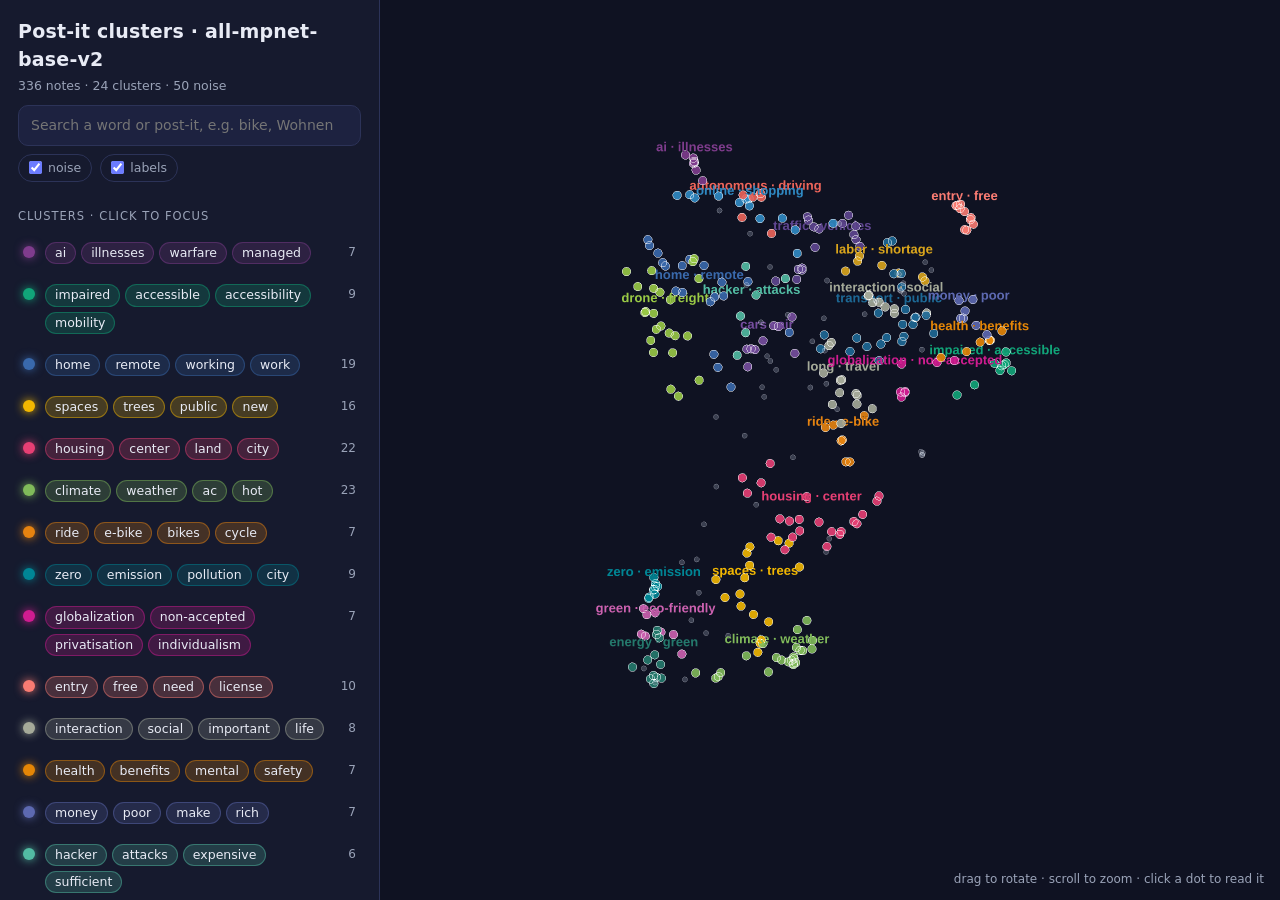
==== data/processed/clusters_all-mpnet-base-v2.html @ 25485c65 "Fewer outputs: data/processed keeps the cleaned JSON, cluster CSV and one cluster page Co-Authored-B" ====
<!doctype html>
<html lang="en"><head><meta charset="utf-8"><meta name="viewport" content="width=device-width, initial-scale=1">
<title>Post-it clusters · all-mpnet-base-v2</title>
<style>
  :root { --bg:#0f1222; --panel:#161a2e; --card:#1d2240; --line:#2c3358; --text:#e8ebf5; --dim:#9aa3b8; }
  * { box-sizing:border-box; }
  html, body { margin:0; height:100%; background:var(--bg); color:var(--text);
               font:14px/1.45 Inter, "Segoe UI", system-ui, sans-serif; }
  .app { display:flex; height:100vh; }
  aside { width:380px; min-width:300px; display:flex; flex-direction:column; background:var(--panel);
          border-right:1px solid var(--line); }
  header { padding:18px 18px 10px; }
  h1 { margin:0 0 4px; font-size:19px; letter-spacing:.2px; }
  .stats { color:var(--dim); font-size:12.5px; }
  .tools { display:flex; gap:8px; padding:0 18px 12px; flex-wrap:wrap; }
  input[type=search] { flex:1 1 100%; padding:9px 12px; border-radius:10px; border:1px solid var(--line);
                       background:var(--card); color:var(--text); font:inherit; outline:none; }
  input[type=search]:focus { border-color:#6c7cff; }
  .toggle { font-size:12.5px; color:var(--dim); display:flex; align-items:center; gap:6px; cursor:pointer;
            padding:4px 10px; border:1px solid var(--line); border-radius:999px; user-select:none; }
  .toggle input { accent-color:#6c7cff; margin:0; }
  .scroll { overflow-y:auto; padding:0 12px 18px; flex:1; }
  .section { color:var(--dim); font-size:11.5px; text-transform:uppercase; letter-spacing:1px; margin:14px 6px 8px; }
  .cluster { display:flex; gap:10px; align-items:flex-start; padding:9px 10px; border-radius:12px; cursor:pointer;
             border:1px solid transparent; transition:background .15s, border-color .15s; }
  .cluster:hover { background:var(--card); }
  .cluster.on { background:var(--card); border-color:var(--c); }
  .cluster.off { opacity:.4; }
  .dot { width:12px; height:12px; border-radius:50%; background:var(--c); margin-top:4px; flex:none;
         box-shadow:0 0 10px var(--c); }
  .chips { display:flex; flex-wrap:wrap; gap:5px; }
  .chip { font-size:12.5px; padding:1px 9px; border-radius:999px; background:color-mix(in srgb, var(--c) 22%, transparent);
          color:var(--text); border:1px solid color-mix(in srgb, var(--c) 45%, transparent); }
  .chip:hover { background:color-mix(in srgb, var(--c) 45%, transparent); }
  .count { margin-left:auto; color:var(--dim); font-size:12px; padding-top:2px; }
  .note { margin:8px 4px; padding:9px 12px; background:var(--card); border-radius:10px; border-left:4px solid var(--c); }
  .note .meta { color:var(--dim); font-size:11.5px; margin-top:4px; }
  .note .orig { color:#c8cde0; font-style:italic; font-size:12.5px; margin-top:5px; white-space:pre-line; }
  .note .hint2 { color:#e9b872; font-size:11.5px; margin-top:4px; }
  .note a { color:#8fa2ff; text-decoration:none; } .note a:hover { text-decoration:underline; }
  .note.picked { outline:2px solid var(--c); }
  mark { background:#ffd54a; color:#111; border-radius:3px; padding:0 2px; }
  main { flex:1; position:relative; min-width:0; }
  #plot { position:absolute; inset:0; }
  .hint { position:absolute; right:16px; bottom:12px; color:var(--dim); font-size:12px; pointer-events:none; }
  .empty { color:var(--dim); margin:8px 6px; }
  @media (max-width:800px) { .app { flex-direction:column-reverse; } aside { width:100%; height:45vh; }
                             main { height:55vh; flex:none; } }
</style></head>
<body><div class="app">
<aside>
  <header><h1>Post-it clusters · all-mpnet-base-v2</h1><div class="stats">336 notes · 24 clusters · 50 noise</div></header>
  <div class="tools">
    <input type="search" id="q" placeholder="Search a word or post-it, e.g. bike, Wohnen, MA32…">
    <label class="toggle"><input type="checkbox" id="noise" checked> noise</label>
    <label class="toggle"><input type="checkbox" id="labels" checked> labels</label>
  </div>
  <div class="scroll">
    <div class="section" id="listTitle">Clusters · click to focus</div>
    <div id="list"></div>
    <div class="section" id="notesTitle"></div>
    <div id="notes"></div>
  </div>
</aside>
<main><div>                        <script type="text/javascript">window.PlotlyConfig = {MathJaxConfig: 'local'};</script>
        <script charset="utf-8" src="https://cdn.plot.ly/plotly-2.35.2.min.js"></script>                <div id="plot" class="plotly-graph-div" style="height:100%; width:100%;"></div>            <script type="text/javascript">                                    window.PLOTLYENV=window.PLOTLYENV || {};                                    if (document.getElementById("plot")) {                    Plotly.newPlot(                        "plot",                        [{"customdata":[["\u003cb\u003eAI\u003c\u002fb\u003e\u003cbr\u003e\u003cspan style='color:#9aa3b8'\u003epost-it UC32 · side U · row C · column 3 · part 2\u003c\u002fspan\u003e\u003cbr\u003e\u003cspan style='color:#9aa3b8'\u003escan 20261007_095256.jpg · note #16 · checked, edited by hand\u003c\u002fspan\u003e"],["\u003cb\u003eno illnesses anymore, AI can detect illnesses\u003c\u002fb\u003e\u003cbr\u003e\u003cspan style='color:#9aa3b8'\u003eoriginal:\u003c\u002fspan\u003e \u003ci\u003ekeine Krankheiten\u003cbr\u003emehr,\u003cbr\u003eKI kann\u003cbr\u003eKrankheiten\u003cbr\u003eerkennen\u003c\u002fi\u003e\u003cbr\u003e\u003cspan style='color:#9aa3b8'\u003epost-it UA41 · side U · row A · column 4 · part 1\u003c\u002fspan\u003e\u003cbr\u003e\u003cspan style='color:#9aa3b8'\u003escan 20261007_095633.jpg · note #46 · checked, edited by hand\u003c\u002fspan\u003e"],["\u003cb\u003eAI\u003c\u002fb\u003e\u003cbr\u003e\u003cspan style='color:#9aa3b8'\u003epost-it UE31 · side U · row E · column 3 · part 1\u003c\u002fspan\u003e\u003cbr\u003e\u003cspan style='color:#9aa3b8'\u003escan 20261007_100505.jpg · note #120 · checked, edited by hand\u003c\u002fspan\u003e"],["\u003cb\u003eAI Managed leads to data centers\u003c\u002fb\u003e\u003cbr\u003e\u003cspan style='color:#9aa3b8'\u003ebefore cleaning:\u003c\u002fspan\u003e AI Managed\u003cbr\u003e-&gt; Datacenters\u003cbr\u003e\u003cspan style='color:#9aa3b8'\u003epost-it MF21 · side M · row F · column 2 · part 1\u003c\u002fspan\u003e\u003cbr\u003e\u003cspan style='color:#9aa3b8'\u003escan 20261007_100551.jpg · note #126 · checked, edited by hand\u003c\u002fspan\u003e"],["\u003cb\u003eIncreasing AI Consumption leads to needs more energy\u003cbr\u003eand hardware to run and maintain this demand\u003c\u002fb\u003e\u003cbr\u003e\u003cspan style='color:#9aa3b8'\u003ebefore cleaning:\u003c\u002fspan\u003e Increasing AI Consumption\u003cbr\u003e→ needs more\u003cbr\u003eenergy and hardware  to run and maintain this damand\u003cbr\u003e\u003cspan style='color:#9aa3b8'\u003epost-it SA12 · side S · row A · column 1 · part 2\u003c\u002fspan\u003e\u003cbr\u003e\u003cspan style='color:#9aa3b8'\u003escan 20261007_100558.jpg · note #127 · checked, edited by hand\u003c\u002fspan\u003e"],["\u003cb\u003eAI warfare demands huge computational cycles\u003c\u002fb\u003e\u003cbr\u003e\u003cspan style='color:#9aa3b8'\u003epost-it SF41 · side S · row F · column 4 · part 1\u003c\u002fspan\u003e\u003cbr\u003e\u003cspan style='color:#9aa3b8'\u003escan 20261007_100639.jpg · note #133 · checked, edited by hand\u003c\u002fspan\u003e"],["\u003cb\u003elifestyle: usage of AI for everything\u003c\u002fb\u003e\u003cbr\u003e\u003cspan style='color:#9aa3b8'\u003ebefore cleaning:\u003c\u002fspan\u003e livestyle\u003cbr\u003e-&gt; usage of AI for everything\u003cbr\u003e\u003cspan style='color:#9aa3b8'\u003epost-it SD12 · side S · row D · column 1 · part 2\u003c\u002fspan\u003e\u003cbr\u003e\u003cspan style='color:#9aa3b8'\u003escan 20261007_101540.jpg · note #219 · checked, edited by hand\u003c\u002fspan\u003e"]],"hovertemplate":"%{customdata[0]}\u003cextra\u003ecluster 0\u003c\u002fextra\u003e","marker":{"color":"rgb(127, 60, 141)","line":{"color":"rgba(255,255,255,0.5)","width":0.5},"opacity":0.9,"size":5},"mode":"markers","x":[8.312845,8.373007,8.311055,8.244215,8.335277,8.354721,8.379429],"y":[-5.215517,-5.148824,-5.217547,-5.206553,-5.1680264,-5.2682834,-5.1397696],"z":[1.2265137,1.2266521,1.2167975,1.0673556,1.1669805,1.275443,1.269238],"type":"scatter3d"},{"customdata":[["\u003cb\u003emore funding for Accessibility\u003c\u002fb\u003e\u003cbr\u003e\u003cspan style='color:#9aa3b8'\u003eoriginal:\u003c\u002fspan\u003e \u003ci\u003emehr Förderung für\u003cbr\u003e↓\u003cbr\u003eBarrierefreiheit\u003c\u002fi\u003e\u003cbr\u003e\u003cspan style='color:#9aa3b8'\u003ebefore cleaning:\u003c\u002fspan\u003e more funding for\u003cbr\u003e↓\u003cbr\u003eAccessibility\u003cbr\u003e\u003cspan style='color:#9aa3b8'\u003epost-it UC21 · side U · row C · column 2 · part 1\u003c\u002fspan\u003e\u003cbr\u003e\u003cspan style='color:#9aa3b8'\u003escan 20261007_100029.jpg · note #75 · checked, edited by hand\u003c\u002fspan\u003e"],["\u003cb\u003emobility impaired people who can&#x27;t walk on all\u003cbr\u003esurfaces\u003c\u002fb\u003e\u003cbr\u003e\u003cspan style='color:#9aa3b8'\u003ebefore cleaning:\u003c\u002fspan\u003e mobility impared\u003cbr\u003epeople who can&#x27;t walk\u003cbr\u003eon all surfaces\u003cbr\u003e\u003cspan style='color:#9aa3b8'\u003epost-it ME31 · side M · row E · column 3 · part 1\u003c\u002fspan\u003e\u003cbr\u003e\u003cspan style='color:#9aa3b8'\u003escan 20261007_101325.jpg · note #197 · checked, edited by hand\u003c\u002fspan\u003e"],["\u003cb\u003emobility impaired people\u003c\u002fb\u003e\u003cbr\u003e\u003cspan style='color:#9aa3b8'\u003epost-it MC32 · side M · row C · column 3 · part 2\u003c\u002fspan\u003e\u003cbr\u003e\u003cspan style='color:#9aa3b8'\u003escan 20261007_101418.jpg · note #206 · checked, edited by hand\u003c\u002fspan\u003e"],["\u003cb\u003ewithout stairs (accessible with e.g. elevators)\u003c\u002fb\u003e\u003cbr\u003e\u003cspan style='color:#9aa3b8'\u003ebefore cleaning:\u003c\u002fspan\u003e without staires\u003cbr\u003e(accessible with\u003cbr\u003ee.g. elevators)\u003cbr\u003e\u003cspan style='color:#9aa3b8'\u003epost-it UC11 · side U · row C · column 1 · part 1\u003c\u002fspan\u003e\u003cbr\u003e\u003cspan style='color:#9aa3b8'\u003escan 20261007_101525.jpg · note #217 · checked, edited by hand\u003c\u002fspan\u003e"],["\u003cb\u003elimited accessibility\u003c\u002fb\u003e\u003cbr\u003e\u003cspan style='color:#9aa3b8'\u003epost-it MD12 · side M · row D · column 1 · part 2\u003c\u002fspan\u003e\u003cbr\u003e\u003cspan style='color:#9aa3b8'\u003escan 20261007_101638.jpg · note #229 · checked\u003c\u002fspan\u003e"],["\u003cb\u003einclusive (accessible for everyone)\u003c\u002fb\u003e\u003cbr\u003e\u003cspan style='color:#9aa3b8'\u003epost-it MD31 · side M · row D · column 3 · part 1\u003c\u002fspan\u003e\u003cbr\u003e\u003cspan style='color:#9aa3b8'\u003escan 20261007_101741.jpg · note #239 · checked, edited by hand\u003c\u002fspan\u003e"],["\u003cb\u003eaccessible without degree\u003c\u002fb\u003e\u003cbr\u003e\u003cspan style='color:#9aa3b8'\u003epost-it UC31 · side U · row C · column 3 · part 1\u003c\u002fspan\u003e\u003cbr\u003e\u003cspan style='color:#9aa3b8'\u003escan 20261007_101747.jpg · note #240 · checked, edited by hand\u003c\u002fspan\u003e"],["\u003cb\u003emobility impaired\u003c\u002fb\u003e\u003cbr\u003e\u003cspan style='color:#9aa3b8'\u003epost-it MC42 · side M · row C · column 4 · part 2\u003c\u002fspan\u003e\u003cbr\u003e\u003cspan style='color:#9aa3b8'\u003escan 20261007_101839.jpg · note #249 · checked, edited by hand\u003c\u002fspan\u003e"],["\u003cb\u003eBuild with a lot of stairs (accessibility)\u003c\u002fb\u003e\u003cbr\u003e\u003cspan style='color:#9aa3b8'\u003epost-it SC52 · side S · row C · column 5 · part 2\u003c\u002fspan\u003e\u003cbr\u003e\u003cspan style='color:#9aa3b8'\u003escan 20261007_101936.jpg · note #260 · checked, edited by hand\u003c\u002fspan\u003e"]],"hovertemplate":"%{customdata[0]}\u003cextra\u003ecluster 1\u003c\u002fextra\u003e","marker":{"color":"rgb(17, 165, 121)","line":{"color":"rgba(255,255,255,0.5)","width":0.5},"opacity":0.9,"size":5},"mode":"markers","x":[6.6830974,6.5058565,6.5121675,6.7652974,6.626901,6.53672,6.5893393,6.5517554,6.670749],"y":[-3.3520973,-3.4177012,-3.399046,-3.6681943,-3.2730114,-3.2753396,-3.3108819,-3.346444,-3.5578604],"z":[-0.41670763,-0.5453455,-0.49448785,-0.76922464,-0.406513,-0.50197613,-0.3285888,-0.45997718,-0.6699365],"type":"scatter3d"},{"customdata":[["\u003cb\u003eShared desk leads to less identification\u003c\u002fb\u003e\u003cbr\u003e\u003cspan style='color:#9aa3b8'\u003ebefore cleaning:\u003c\u002fspan\u003e Shared\u003cbr\u003edesle\u003cbr\u003e-&gt; less identification\u003cbr\u003e\u003cspan style='color:#9aa3b8'\u003epost-it UA31 · side U · row A · column 3 · part 1\u003c\u002fspan\u003e\u003cbr\u003e\u003cspan style='color:#9aa3b8'\u003escan 20261007_095244.jpg · note #14 · checked, edited by hand\u003c\u002fspan\u003e"],["\u003cb\u003eLive more remote Working from home, Delivery\u003cbr\u003eservices, Online shopping\u003c\u002fb\u003e\u003cbr\u003e\u003cspan style='color:#9aa3b8'\u003eoriginal:\u003c\u002fspan\u003e \u003ci\u003eLeben mehr\u003cbr\u003e&quot;remote&quot;\u003cbr\u003eHomeoffice,\u003cbr\u003eLieferdienste,\u003cbr\u003eOnlineshopping\u003c\u002fi\u003e\u003cbr\u003e\u003cspan style='color:#9aa3b8'\u003ebefore cleaning:\u003c\u002fspan\u003e Live more\u003cbr\u003e&quot;remote&quot;\u003cbr\u003eWorking from home,\u003cbr\u003eDelivery services,\u003cbr\u003eOnline shopping\u003cbr\u003e\u003cspan style='color:#9aa3b8'\u003epost-it UA12 · side U · row A · column 1 · part 2\u003c\u002fspan\u003e\u003cbr\u003e\u003cspan style='color:#9aa3b8'\u003escan 20261007_095350.jpg · note #23 · checked, edited by hand\u003c\u002fspan\u003e"],["\u003cb\u003eLive more Remote Working from home\u003c\u002fb\u003e\u003cbr\u003e\u003cspan style='color:#9aa3b8'\u003eoriginal:\u003c\u002fspan\u003e \u003ci\u003eLeben mehr\u003cbr\u003e&quot;remote&quot;\u003cbr\u003eHomeoffice\u003c\u002fi\u003e\u003cbr\u003e\u003cspan style='color:#9aa3b8'\u003ebefore cleaning:\u003c\u002fspan\u003e Live more\u003cbr\u003e&quot;Remote&quot;\u003cbr\u003eWorking from home\u003cbr\u003e\u003cspan style='color:#9aa3b8'\u003epost-it UA31 · side U · row A · column 3 · part 1\u003c\u002fspan\u003e\u003cbr\u003e\u003cspan style='color:#9aa3b8'\u003escan 20261007_095448.jpg · note #31 · checked, edited by hand\u003c\u002fspan\u003e"],["\u003cb\u003elocal production more in focus\u003c\u002fb\u003e\u003cbr\u003e\u003cspan style='color:#9aa3b8'\u003eoriginal:\u003c\u002fspan\u003e \u003ci\u003elokale\u003cbr\u003eProduktion\u003cbr\u003emehr im\u003cbr\u003eFokus\u003c\u002fi\u003e\u003cbr\u003e\u003cspan style='color:#9aa3b8'\u003epost-it SA31 · side S · row A · column 3 · part 1\u003c\u002fspan\u003e\u003cbr\u003e\u003cspan style='color:#9aa3b8'\u003escan 20261007_095707.jpg · note #51 · checked, edited by hand\u003c\u002fspan\u003e"],["\u003cb\u003ehome office\u003c\u002fb\u003e\u003cbr\u003e\u003cspan style='color:#9aa3b8'\u003ebefore cleaning:\u003c\u002fspan\u003e homeoffice\u003cbr\u003e\u003cspan style='color:#9aa3b8'\u003epost-it MA31 · side M · row A · column 3 · part 1\u003c\u002fspan\u003e\u003cbr\u003e\u003cspan style='color:#9aa3b8'\u003escan 20261007_095741.jpg · note #56 · checked, edited by hand\u003c\u002fspan\u003e"],["\u003cb\u003eLiving more remotely Working from home, Delivery\u003cbr\u003eservices, Online shopping\u003c\u002fb\u003e\u003cbr\u003e\u003cspan style='color:#9aa3b8'\u003eoriginal:\u003c\u002fspan\u003e \u003ci\u003eLeben mehr\u003cbr\u003e&quot;remote&quot;\u003cbr\u003eHomeoffice,\u003cbr\u003eLieferdienste,\u003cbr\u003eOnline shopping\u003c\u002fi\u003e\u003cbr\u003e\u003cspan style='color:#9aa3b8'\u003ebefore cleaning:\u003c\u002fspan\u003e Living more\u003cbr\u003e“remotely”\u003cbr\u003eWorking from home,\u003cbr\u003eDelivery services,\u003cbr\u003eOnline shopping\u003cbr\u003e\u003cspan style='color:#9aa3b8'\u003epost-it UA11 · side U · row A · column 1 · part 1\u003c\u002fspan\u003e\u003cbr\u003e\u003cspan style='color:#9aa3b8'\u003escan 20261007_100047.jpg · note #78 · checked, edited by hand\u003c\u002fspan\u003e"],["\u003cb\u003eBlending work and living leads to more walking\u003c\u002fb\u003e\u003cbr\u003e\u003cspan style='color:#9aa3b8'\u003eoriginal:\u003c\u002fspan\u003e \u003ci\u003eVermischung\u003cbr\u003evon Arbeit &amp;\u003cbr\u003ewohnen -&gt; mehr wege zu Fuß\u003c\u002fi\u003e\u003cbr\u003e\u003cspan style='color:#9aa3b8'\u003ebefore cleaning:\u003c\u002fspan\u003e Blending\u003cbr\u003ework and\u003cbr\u003eliving -&gt; more walking\u003cbr\u003e\u003cspan style='color:#9aa3b8'\u003epost-it SA21 · side S · row A · column 2 · part 1\u003c\u002fspan\u003e\u003cbr\u003e\u003cspan style='color:#9aa3b8'\u003escan 20261007_100100.jpg · note #80 · checked, edited by hand\u003c\u002fspan\u003e"],["\u003cb\u003eStrong separation of workplace and home\u003c\u002fb\u003e\u003cbr\u003e\u003cspan style='color:#9aa3b8'\u003eoriginal:\u003c\u002fspan\u003e \u003ci\u003eStarke\u003cbr\u003eTrennung von\u003cbr\u003eArbeitsplatz &amp;\u003cbr\u003eWohnung\u003c\u002fi\u003e\u003cbr\u003e\u003cspan style='color:#9aa3b8'\u003ebefore cleaning:\u003c\u002fspan\u003e Clear\u003cbr\u003eseparation of\u003cbr\u003eworkplace &amp;\u003cbr\u003ehome\u003cbr\u003e\u003cspan style='color:#9aa3b8'\u003epost-it UF31 · side U · row F · column 3 · part 1\u003c\u002fspan\u003e\u003cbr\u003e\u003cspan style='color:#9aa3b8'\u003escan 20261007_100106.jpg · note #81 · checked, edited by hand\u003c\u002fspan\u003e"],["\u003cb\u003eRemote work\u003c\u002fb\u003e\u003cbr\u003e\u003cspan style='color:#9aa3b8'\u003epost-it MC31 · side M · row C · column 3 · part 1\u003c\u002fspan\u003e\u003cbr\u003e\u003cspan style='color:#9aa3b8'\u003escan 20261007_100326.jpg · note #104 · checked, edited by hand\u003c\u002fspan\u003e"],["\u003cb\u003eTelework\u003c\u002fb\u003e\u003cbr\u003e\u003cspan style='color:#9aa3b8'\u003epost-it UB11 · side U · row B · column 1 · part 1\u003c\u002fspan\u003e\u003cbr\u003e\u003cspan style='color:#9aa3b8'\u003escan 20261007_100725.jpg · note #140 · checked, edited by hand\u003c\u002fspan\u003e"],["\u003cb\u003eTelemedicine\u003c\u002fb\u003e\u003cbr\u003e\u003cspan style='color:#9aa3b8'\u003eoriginal:\u003c\u002fspan\u003e \u003ci\u003eTelemedizine\u003c\u002fi\u003e\u003cbr\u003e\u003cspan style='color:#9aa3b8'\u003epost-it UC41 · side U · row C · column 4 · part 1\u003c\u002fspan\u003e\u003cbr\u003e\u003cspan style='color:#9aa3b8'\u003escan 20261007_100751.jpg · note #144 · checked, edited by hand\u003c\u002fspan\u003e"],["\u003cb\u003eDeveloping remote areas leads to separation of work\u003cbr\u003eand house\u003c\u002fb\u003e\u003cbr\u003e\u003cspan style='color:#9aa3b8'\u003ebefore cleaning:\u003c\u002fspan\u003e Developing remote\u003cbr\u003eareas\u003cbr\u003e-&gt; separation work\u002fhouse\u003cbr\u003e\u003cspan style='color:#9aa3b8'\u003epost-it MF51 · side M · row F · column 5 · part 1\u003c\u002fspan\u003e\u003cbr\u003e\u003cspan style='color:#9aa3b8'\u003escan 20261007_100918.jpg · note #158 · checked, edited by hand\u003c\u002fspan\u003e"],["\u003cb\u003eTelemedicine\u003c\u002fb\u003e\u003cbr\u003e\u003cspan style='color:#9aa3b8'\u003eoriginal:\u003c\u002fspan\u003e \u003ci\u003eTelemedizine\u003c\u002fi\u003e\u003cbr\u003e\u003cspan style='color:#9aa3b8'\u003epost-it UC41 · side U · row C · column 4 · part 1\u003c\u002fspan\u003e\u003cbr\u003e\u003cspan style='color:#9aa3b8'\u003escan 20261007_101039.jpg · note #171 · checked, edited by hand\u003c\u002fspan\u003e"],["\u003cb\u003eHome office\u003c\u002fb\u003e\u003cbr\u003e\u003cspan style='color:#9aa3b8'\u003ebefore cleaning:\u003c\u002fspan\u003e Homeoffice\u003cbr\u003e\u003cspan style='color:#9aa3b8'\u003epost-it UB31 · side U · row B · column 3 · part 1\u003c\u002fspan\u003e\u003cbr\u003e\u003cspan style='color:#9aa3b8'\u003escan 20261007_101250.jpg · note #193 · checked, edited by hand\u003c\u002fspan\u003e"],["\u003cb\u003eIndustry in Centers\u003c\u002fb\u003e\u003cbr\u003e\u003cspan style='color:#9aa3b8'\u003ebefore cleaning:\u003c\u002fspan\u003e - Industry\u003cbr\u003ein Centers\u003cbr\u003e\u003cspan style='color:#9aa3b8'\u003epost-it UF51 · side U · row F · column 5 · part 1\u003c\u002fspan\u003e\u003cbr\u003e\u003cspan style='color:#9aa3b8'\u003escan 20261007_101443.jpg · note #210 · checked, edited by hand\u003c\u002fspan\u003e"],["\u003cb\u003eRemote work\u003c\u002fb\u003e\u003cbr\u003e\u003cspan style='color:#9aa3b8'\u003epost-it UB31 · side U · row B · column 3 · part 1\u003c\u002fspan\u003e\u003cbr\u003e\u003cspan style='color:#9aa3b8'\u003escan 20261007_101645.jpg · note #230 · checked\u003c\u002fspan\u003e"],["\u003cb\u003eworking more, less time at home\u003c\u002fb\u003e\u003cbr\u003e\u003cspan style='color:#9aa3b8'\u003ebefore cleaning:\u003c\u002fspan\u003e working move,\u003cbr\u003eless time at home\u003cbr\u003e\u003cspan style='color:#9aa3b8'\u003epost-it UA11 · side U · row A · column 1 · part 1\u003c\u002fspan\u003e\u003cbr\u003e\u003cspan style='color:#9aa3b8'\u003escan 20261007_101754.jpg · note #241 · checked, edited by hand\u003c\u002fspan\u003e"],["\u003cb\u003eGoing back to Heavy industrial instead of offices\u003c\u002fb\u003e\u003cbr\u003e\u003cspan style='color:#9aa3b8'\u003epost-it MF31 · side M · row F · column 3 · part 1\u003c\u002fspan\u003e\u003cbr\u003e\u003cspan style='color:#9aa3b8'\u003escan 20261007_101801.jpg · note #242 · checked, edited by hand\u003c\u002fspan\u003e"],["\u003cb\u003eMix use leads to local production\u003c\u002fb\u003e\u003cbr\u003e\u003cspan style='color:#9aa3b8'\u003ebefore cleaning:\u003c\u002fspan\u003e Mix use\u003cbr\u003e -&gt; local\u003cbr\u003e    production\u003cbr\u003e\u003cspan style='color:#9aa3b8'\u003epost-it MA51 · side M · row A · column 5 · part 1\u003c\u002fspan\u003e\u003cbr\u003e\u003cspan style='color:#9aa3b8'\u003escan 20261007_101959.jpg · note #264 · checked, edited by hand\u003c\u002fspan\u003e"]],"hovertemplate":"%{customdata[0]}\u003cextra\u003ecluster 2\u003c\u002fextra\u003e","marker":{"color":"rgb(57, 105, 172)","line":{"color":"rgba(255,255,255,0.5)","width":0.5},"opacity":0.9,"size":5},"mode":"markers","x":[9.276562,9.456354,9.56829,9.347449,9.671532,9.404211,9.329928,9.520063,9.669948,9.652314,9.552574,9.473349,9.583775,9.657818,9.184808,9.668135,9.464735,9.203542,9.396282],"y":[-3.0920956,-3.8525627,-3.7900963,-3.7826428,-3.7373328,-3.7707074,-3.41978,-3.5301445,-3.8354278,-3.9314458,-4.1734843,-3.6350152,-4.1141033,-3.6857,-3.8099859,-3.8648348,-3.519047,-3.8274932,-3.684036],"z":[0.5220337,0.8914122,0.881884,0.2198336,0.74337554,0.8558523,0.80163157,0.7160596,0.89014846,0.95414305,0.9849201,0.6519135,0.9598808,0.74150413,-0.07378059,0.9062328,0.8046855,0.59538984,0.16298807],"type":"scatter3d"},{"customdata":[["\u003cb\u003ePlants from Southern Europe\u003c\u002fb\u003e\u003cbr\u003e\u003cspan style='color:#9aa3b8'\u003eoriginal:\u003c\u002fspan\u003e \u003ci\u003ePflanzen aus\u003cbr\u003eSüdeuropa\u003c\u002fi\u003e\u003cbr\u003e\u003cspan style='color:#9aa3b8'\u003epost-it SE42 · side S · row E · column 4 · part 2\u003c\u002fspan\u003e\u003cbr\u003e\u003cspan style='color:#9aa3b8'\u003escan 20261007_095108.jpg · note #1 · checked\u003c\u002fspan\u003e"],["\u003cb\u003eGreen spaces; Public transport connections\u003c\u002fb\u003e\u003cbr\u003e\u003cspan style='color:#9aa3b8'\u003eoriginal:\u003c\u002fspan\u003e \u003ci\u003eGruenflaechen\u003cbr\u003e- OEPNV Anbindung\u003c\u002fi\u003e\u003cbr\u003e\u003cspan style='color:#9aa3b8'\u003ebefore cleaning:\u003c\u002fspan\u003e Green spaces\u003cbr\u003e- Public transport connections\u003cbr\u003e\u003cspan style='color:#9aa3b8'\u003epost-it UF42 · side U · row F · column 4 · part 2\u003c\u002fspan\u003e\u003cbr\u003e\u003cspan style='color:#9aa3b8'\u003escan 20261007_095405.jpg · note #25 · checked, edited by hand\u003c\u002fspan\u003e"],["\u003cb\u003eGreen spaces\u003c\u002fb\u003e\u003cbr\u003e\u003cspan style='color:#9aa3b8'\u003eoriginal:\u003c\u002fspan\u003e \u003ci\u003eGrünflächen\u003c\u002fi\u003e\u003cbr\u003e\u003cspan style='color:#9aa3b8'\u003epost-it UF52 · side U · row F · column 5 · part 2\u003c\u002fspan\u003e\u003cbr\u003e\u003cspan style='color:#9aa3b8'\u003escan 20261007_095551.jpg · note #40 · checked\u003c\u002fspan\u003e"],["\u003cb\u003eFunding for citizens who plant trees\u003c\u002fb\u003e\u003cbr\u003e\u003cspan style='color:#9aa3b8'\u003eoriginal:\u003c\u002fspan\u003e \u003ci\u003eFördermittel für\u003cbr\u003eBürger, die Bäume\u003cbr\u003epflanzen\u003c\u002fi\u003e\u003cbr\u003e\u003cspan style='color:#9aa3b8'\u003epost-it SF42 · side S · row F · column 4 · part 2\u003c\u002fspan\u003e\u003cbr\u003e\u003cspan style='color:#9aa3b8'\u003escan 20261007_095628.jpg · note #45 · checked, edited by hand\u003c\u002fspan\u003e"],["\u003cb\u003eSpace that feels unsafe for women\u003c\u002fb\u003e\u003cbr\u003e\u003cspan style='color:#9aa3b8'\u003eoriginal:\u003c\u002fspan\u003e \u003ci\u003eAngstraum\u003cbr\u003efür Frauen\u003c\u002fi\u003e\u003cbr\u003e\u003cspan style='color:#9aa3b8'\u003ebefore cleaning:\u003c\u002fspan\u003e Anxiety room\u003cbr\u003efor women\u003cbr\u003e\u003cspan style='color:#9aa3b8'\u003epost-it MC12 · side M · row C · column 1 · part 2\u003c\u002fspan\u003e\u003cbr\u003e\u003cspan style='color:#9aa3b8'\u003escan 20261007_100021.jpg · note #74 · checked\u003c\u002fspan\u003e"],["\u003cb\u003eNew climate-resilient building materials are being\u003cbr\u003edeveloped\u003c\u002fb\u003e\u003cbr\u003e\u003cspan style='color:#9aa3b8'\u003eoriginal:\u003c\u002fspan\u003e \u003ci\u003eNeue\u003cbr\u003eKlimaresiliente\u003cbr\u003eBaustoffe\u003cbr\u003ewerden entwickelt\u003c\u002fi\u003e\u003cbr\u003e\u003cspan style='color:#9aa3b8'\u003epost-it UE12 · side U · row E · column 1 · part 2\u003c\u002fspan\u003e\u003cbr\u003e\u003cspan style='color:#9aa3b8'\u003escan 20261007_100117.jpg · note #83 · checked, edited by hand\u003c\u002fspan\u003e"],["\u003cb\u003eEco-friendly public spaces and Eco-friendly mindset\u003cbr\u003efrom everyone\u003c\u002fb\u003e\u003cbr\u003e\u003cspan style='color:#9aa3b8'\u003ebefore cleaning:\u003c\u002fspan\u003e Eco-friendly public spaces\u003cbr\u003e+ Eco-friendly mindset\u003cbr\u003efrom everyone\u003cbr\u003e\u003cspan style='color:#9aa3b8'\u003epost-it UD21 · side U · row D · column 2 · part 1\u003c\u002fspan\u003e\u003cbr\u003e\u003cspan style='color:#9aa3b8'\u003escan 20261007_101108.jpg · note #176 · checked, edited by hand\u003c\u002fspan\u003e"],["\u003cb\u003eLiving in nature is the new accepted life style\u003c\u002fb\u003e\u003cbr\u003e\u003cspan style='color:#9aa3b8'\u003epost-it MD12 · side M · row D · column 1 · part 2\u003c\u002fspan\u003e\u003cbr\u003e\u003cspan style='color:#9aa3b8'\u003escan 20261007_101119.jpg · note #178 · checked, edited by hand\u003c\u002fspan\u003e"],["\u003cb\u003ePublic space is irrelevant because individual houses\u003cbr\u003ewith big open spaces!\u003c\u002fb\u003e\u003cbr\u003e\u003cspan style='color:#9aa3b8'\u003ebefore cleaning:\u003c\u002fspan\u003e Public space is\u003cbr\u003eirrelevant →\u003cbr\u003eindividual houses\u003cbr\u003ewith big open spaces!\u003cbr\u003e\u003cspan style='color:#9aa3b8'\u003epost-it UA21 · side U · row A · column 2 · part 1\u003c\u002fspan\u003e\u003cbr\u003e\u003cspan style='color:#9aa3b8'\u003escan 20261007_101451.jpg · note #211 · checked, edited by hand\u003c\u002fspan\u003e"],["\u003cb\u003eparks\u003c\u002fb\u003e\u003cbr\u003e\u003cspan style='color:#9aa3b8'\u003epost-it UF22 · side U · row F · column 2 · part 2\u003c\u002fspan\u003e\u003cbr\u003e\u003cspan style='color:#9aa3b8'\u003escan 20261007_101534.jpg · note #218 · checked, edited by hand\u003c\u002fspan\u003e"],["\u003cb\u003ePlanting trees\u003c\u002fb\u003e\u003cbr\u003e\u003cspan style='color:#9aa3b8'\u003epost-it UF22 · side U · row F · column 2 · part 2\u003c\u002fspan\u003e\u003cbr\u003e\u003cspan style='color:#9aa3b8'\u003escan 20261007_102015.jpg · note #267 · checked\u003c\u002fspan\u003e"],["\u003cb\u003eto save Nature reserves\u003c\u002fb\u003e\u003cbr\u003e\u003cspan style='color:#9aa3b8'\u003ebefore cleaning:\u003c\u002fspan\u003e to safe\u003cbr\u003eNature reserves\u003cbr\u003e\u003cspan style='color:#9aa3b8'\u003epost-it SB52 · side S · row B · column 5 · part 2\u003c\u002fspan\u003e\u003cbr\u003e\u003cspan style='color:#9aa3b8'\u003escan 20261007_102033.jpg · note #269 · checked, edited by hand\u003c\u002fspan\u003e"],["\u003cb\u003egreen policy, new leads to a public space needs to\u003cbr\u003ebe built there\u003c\u002fb\u003e\u003cbr\u003e\u003cspan style='color:#9aa3b8'\u003eoriginal:\u003c\u002fspan\u003e \u003ci\u003egreen policy\u003cbr\u003e-&gt;new\u003cbr\u003e-&gt; da muss ein public space hin\u003c\u002fi\u003e\u003cbr\u003e\u003cspan style='color:#9aa3b8'\u003ebefore cleaning:\u003c\u002fspan\u003e green policy\u003cbr\u003e-&gt;new\u003cbr\u003e-&gt;a public space needs to be built there\u003cbr\u003e\u003cspan style='color:#9aa3b8'\u003epost-it UB21 · side U · row B · column 2 · part 1\u003c\u002fspan\u003e\u003cbr\u003e\u003cspan style='color:#9aa3b8'\u003escan 20261007_102104.jpg · note #275 · checked, edited by hand\u003c\u002fspan\u003e"],["\u003cb\u003eMore use of Natural Resource in Construction wood\u003cbr\u003einstead of cement\u003c\u002fb\u003e\u003cbr\u003e\u003cspan style='color:#9aa3b8'\u003epost-it MF22 · side M · row F · column 2 · part 2\u003c\u002fspan\u003e\u003cbr\u003e\u003cspan style='color:#9aa3b8'\u003escan 20261007_102202.jpg · note #286 · checked, edited by hand\u003c\u002fspan\u003e"],["\u003cb\u003eTrees leads to shadows when warm\u003c\u002fb\u003e\u003cbr\u003e\u003cspan style='color:#9aa3b8'\u003ebefore cleaning:\u003c\u002fspan\u003e Trees\u003cbr\u003e-&gt; shadows when warm\u003cbr\u003e\u003cspan style='color:#9aa3b8'\u003epost-it UC21 · side U · row C · column 2 · part 1\u003c\u002fspan\u003e\u003cbr\u003e\u003cspan style='color:#9aa3b8'\u003escan 20261007_102235.jpg · note #291 · checked, edited by hand\u003c\u002fspan\u003e"],["\u003cb\u003eBack to wood based Building instead of Concrete\u003c\u002fb\u003e\u003cbr\u003e\u003cspan style='color:#9aa3b8'\u003ebefore cleaning:\u003c\u002fspan\u003e Back to wood based\u003cbr\u003eBuilding instead of\u003cbr\u003eConcret\u003cbr\u003e\u003cspan style='color:#9aa3b8'\u003epost-it MF12 · side M · row F · column 1 · part 2\u003c\u002fspan\u003e\u003cbr\u003e\u003cspan style='color:#9aa3b8'\u003escan 20261007_102358.jpg · note #306 · checked, edited by hand\u003c\u002fspan\u003e"]],"hovertemplate":"%{customdata[0]}\u003cextra\u003ecluster 3\u003c\u002fextra\u003e","marker":{"color":"rgb(242, 183, 1)","line":{"color":"rgba(255,255,255,0.5)","width":0.5},"opacity":0.9,"size":5},"mode":"markers","x":[8.537447,8.8870945,8.90541,8.959129,8.635117,8.911557,9.068578,9.146916,8.661193,9.0027075,8.88422,9.123096,9.039223,8.961564,8.620184,8.949387],"y":[-3.8154447,-4.0564637,-4.0056696,-4.0693836,-3.957855,-3.9339821,-4.244122,-4.03697,-3.8000116,-3.880767,-4.0050664,-3.877451,-3.9125562,-3.8419492,-4.1200924,-3.8406444],"z":[-1.8227909,-1.6479603,-1.7322408,-2.121708,-1.5951651,-2.530441,-1.8969048,-1.9411509,-1.5446979,-1.4733455,-2.2058759,-1.8480524,-1.750862,-2.3720481,-2.4547293,-2.3443594],"type":"scatter3d"},{"customdata":[["\u003cb\u003echeaper house In some region and expensive elsewhere\u003c\u002fb\u003e\u003cbr\u003e\u003cspan style='color:#9aa3b8'\u003ebefore cleaning:\u003c\u002fspan\u003e → cheaper house\u003cbr\u003eIn some region\u003cbr\u003eand expensive elsewhere\u003cbr\u003e\u003cspan style='color:#9aa3b8'\u003epost-it MB22 · side M · row B · column 2 · part 2\u003c\u002fspan\u003e\u003cbr\u003e\u003cspan style='color:#9aa3b8'\u003escan 20261007_095203.jpg · note #8 · checked, edited by hand\u003c\u002fspan\u003e"],["\u003cb\u003eUrban densification leads to Urban space must be\u003cbr\u003eused for housing (e.g., due to overpopulation) leads\u003cbr\u003eto Public space must be limited\u003c\u002fb\u003e\u003cbr\u003e\u003cspan style='color:#9aa3b8'\u003eoriginal:\u003c\u002fspan\u003e \u003ci\u003eNachverdichtung\u003cbr\u003e→ Raum in der Stadt\u003cbr\u003emuss (z.B. Über\u003cbr\u003ebevoelkerung) für Wartung\u003cbr\u003egenutzt werden\u003cbr\u003e→ Public Space muss\u003cbr\u003elimitiert werden\u003c\u002fi\u003e\u003cbr\u003e\u003cspan style='color:#9aa3b8'\u003ebefore cleaning:\u003c\u002fspan\u003e Urban densification\u003cbr\u003e→ Urban space\u003cbr\u003emust be used for maintenance\u003cbr\u003e(e.g., due to overpopulation)\u003cbr\u003e→ Public space must\u003cbr\u003ebe limited\u003cbr\u003e\u003cspan style='color:#9aa3b8'\u003epost-it UB22 · side U · row B · column 2 · part 2\u003c\u002fspan\u003e\u003cbr\u003e\u003cspan style='color:#9aa3b8'\u003escan 20261007_095334.jpg · note #21 · checked, edited by hand\u003c\u002fspan\u003e"],["\u003cb\u003eSingle-family homes will remain or become the\u003cbr\u003eStandard\u003c\u002fb\u003e\u003cbr\u003e\u003cspan style='color:#9aa3b8'\u003eoriginal:\u003c\u002fspan\u003e \u003ci\u003eEinfamilienhäuser\u003cbr\u003ebleiben \u002f werden die\u003cbr\u003eNorn\u003c\u002fi\u003e\u003cbr\u003e\u003cspan style='color:#9aa3b8'\u003ebefore cleaning:\u003c\u002fspan\u003e Single-family homes\u003cbr\u003ewill remain the\u003cbr\u003eStandard\u003cbr\u003e\u003cspan style='color:#9aa3b8'\u003epost-it UF11 · side U · row F · column 1 · part 1\u003c\u002fspan\u003e\u003cbr\u003e\u003cspan style='color:#9aa3b8'\u003escan 20261007_095430.jpg · note #29 · checked, edited by hand\u003c\u002fspan\u003e"],["\u003cb\u003eHouses are expensive leads to Exclusive!\u003c\u002fb\u003e\u003cbr\u003e\u003cspan style='color:#9aa3b8'\u003ebefore cleaning:\u003c\u002fspan\u003e Houses are expensive\u003cbr\u003e↓\u003cbr\u003eExclusive!\u003cbr\u003e\u003cspan style='color:#9aa3b8'\u003epost-it UC12 · side U · row C · column 1 · part 2\u003c\u002fspan\u003e\u003cbr\u003e\u003cspan style='color:#9aa3b8'\u003escan 20261007_095810.jpg · note #59 · checked, edited by hand\u003c\u002fspan\u003e"],["\u003cb\u003eClaude ban because (Electricity, water, Land use)\u003c\u002fb\u003e\u003cbr\u003e\u003cspan style='color:#9aa3b8'\u003eoriginal:\u003c\u002fspan\u003e \u003ci\u003eClaude-verbot\u003cbr\u003e↓\u003cbr\u003e(Strom, Wasser,\u003cbr\u003eLand-Use)\u003c\u002fi\u003e\u003cbr\u003e\u003cspan style='color:#9aa3b8'\u003ebefore cleaning:\u003c\u002fspan\u003e Claude ban\u003cbr\u003e↓\u003cbr\u003e(Electricity, water,\u003cbr\u003eLand use)\u003cbr\u003e\u003cspan style='color:#9aa3b8'\u003epost-it UF32 · side U · row F · column 3 · part 2\u003c\u002fspan\u003e\u003cbr\u003e\u003cspan style='color:#9aa3b8'\u003escan 20261007_100041.jpg · note #77 · checked, edited by hand\u003c\u002fspan\u003e"],["\u003cb\u003efree Housing\u003c\u002fb\u003e\u003cbr\u003e\u003cspan style='color:#9aa3b8'\u003epost-it UC11 · side U · row C · column 1 · part 1\u003c\u002fspan\u003e\u003cbr\u003e\u003cspan style='color:#9aa3b8'\u003escan 20261007_100812.jpg · note #147 · checked, edited by hand\u003c\u002fspan\u003e"],["\u003cb\u003eOpposite of urbanisation is ruralisation\u003c\u002fb\u003e\u003cbr\u003e\u003cspan style='color:#9aa3b8'\u003ebefore cleaning:\u003c\u002fspan\u003e Oppostite of urbanisation\u003cbr\u003e→ ruralisation\u003cbr\u003e\u003cspan style='color:#9aa3b8'\u003epost-it MA21 · side M · row A · column 2 · part 1\u003c\u002fspan\u003e\u003cbr\u003e\u003cspan style='color:#9aa3b8'\u003escan 20261007_100930.jpg · note #160 · checked, edited by hand\u003c\u002fspan\u003e"],["\u003cb\u003ewith good city concepts\u003c\u002fb\u003e\u003cbr\u003e\u003cspan style='color:#9aa3b8'\u003epost-it UB22 · side U · row B · column 2 · part 2\u003c\u002fspan\u003e\u003cbr\u003e\u003cspan style='color:#9aa3b8'\u003escan 20261007_101125.jpg · note #179 · checked, edited by hand\u003c\u002fspan\u003e"],["\u003cb\u003eTiny House\u003c\u002fb\u003e\u003cbr\u003e\u003cspan style='color:#9aa3b8'\u003ebefore cleaning:\u003c\u002fspan\u003e Tiny - House\u003cbr\u003e\u003cspan style='color:#9aa3b8'\u003epost-it UF12 · side U · row F · column 1 · part 2\u003c\u002fspan\u003e\u003cbr\u003e\u003cspan style='color:#9aa3b8'\u003escan 20261007_101424.jpg · note #207 · checked, edited by hand\u003c\u002fspan\u003e"],["\u003cb\u003eDecentral city, many center, distributed center\u003c\u002fb\u003e\u003cbr\u003e\u003cspan style='color:#9aa3b8'\u003ebefore cleaning:\u003c\u002fspan\u003e Decentral city\u003cbr\u003e-&gt; many center\u003cbr\u003e-&gt; distributed center\u003cbr\u003e\u003cspan style='color:#9aa3b8'\u003epost-it UB51 · side U · row B · column 5 · part 1\u003c\u002fspan\u003e\u003cbr\u003e\u003cspan style='color:#9aa3b8'\u003escan 20261007_101507.jpg · note #214 · checked, edited by hand\u003c\u002fspan\u003e"],["\u003cb\u003eMixed land use Workplace and housing close\u003c\u002fb\u003e\u003cbr\u003e\u003cspan style='color:#9aa3b8'\u003ebefore cleaning:\u003c\u002fspan\u003e Mixed Landuse\u003cbr\u003eWorkplace and\u003cbr\u003ehousing close\u003cbr\u003e\u003cspan style='color:#9aa3b8'\u003epost-it MB31 · side M · row B · column 3 · part 1\u003c\u002fspan\u003e\u003cbr\u003e\u003cspan style='color:#9aa3b8'\u003escan 20261007_101513.jpg · note #215 · checked, edited by hand\u003c\u002fspan\u003e"],["\u003cb\u003eGrouping by type Separation of Housing, work,\u003cbr\u003ehospital and school e.g. Education Zones\u003c\u002fb\u003e\u003cbr\u003e\u003cspan style='color:#9aa3b8'\u003ebefore cleaning:\u003c\u002fspan\u003e Grouping by type\u003cbr\u003eSeparation of Housing,\u003cbr\u003ework, hospital and\u003cbr\u003eschool\u003cbr\u003e-&gt; Education Zones\u003cbr\u003e\u003cspan style='color:#9aa3b8'\u003epost-it UB42 · side U · row B · column 4 · part 2\u003c\u002fspan\u003e\u003cbr\u003e\u003cspan style='color:#9aa3b8'\u003escan 20261007_101601.jpg · note #223 · checked, edited by hand\u003c\u002fspan\u003e"],["\u003cb\u003ewith monuments (e.g. Eiffel Tower)\u003c\u002fb\u003e\u003cbr\u003e\u003cspan style='color:#9aa3b8'\u003ebefore cleaning:\u003c\u002fspan\u003e with monuments\u003cbr\u003e(e.g. Eifeltower)\u003cbr\u003e\u003cspan style='color:#9aa3b8'\u003epost-it UD21 · side U · row D · column 2 · part 1\u003c\u002fspan\u003e\u003cbr\u003e\u003cspan style='color:#9aa3b8'\u003escan 20261007_101702.jpg · note #233 · checked, edited by hand\u003c\u002fspan\u003e"],["\u003cb\u003ewith monuments and places of identity\u003c\u002fb\u003e\u003cbr\u003e\u003cspan style='color:#9aa3b8'\u003epost-it UD51 · side U · row D · column 5 · part 1\u003c\u002fspan\u003e\u003cbr\u003e\u003cspan style='color:#9aa3b8'\u003escan 20261007_101822.jpg · note #246 · checked, edited by hand\u003c\u002fspan\u003e"],["\u003cb\u003emore mix land use commercial housing\u003c\u002fb\u003e\u003cbr\u003e\u003cspan style='color:#9aa3b8'\u003ebefore cleaning:\u003c\u002fspan\u003e more mix landuse\u003cbr\u003ecommercial housing\u003cbr\u003e\u003cspan style='color:#9aa3b8'\u003epost-it MA21 · side M · row A · column 2 · part 1\u003c\u002fspan\u003e\u003cbr\u003e\u003cspan style='color:#9aa3b8'\u003escan 20261007_101917.jpg · note #256 · checked, edited by hand\u003c\u002fspan\u003e"],["\u003cb\u003eHistorical City Center\u003c\u002fb\u003e\u003cbr\u003e\u003cspan style='color:#9aa3b8'\u003epost-it UB52 · side U · row B · column 5 · part 2\u003c\u002fspan\u003e\u003cbr\u003e\u003cspan style='color:#9aa3b8'\u003escan 20261007_101921.jpg · note #257 · checked, edited by hand\u003c\u002fspan\u003e"],["\u003cb\u003eVillas or mansions\u003c\u002fb\u003e\u003cbr\u003e\u003cspan style='color:#9aa3b8'\u003ebefore cleaning:\u003c\u002fspan\u003e Villas\u002fmansions\u003cbr\u003e\u003cspan style='color:#9aa3b8'\u003epost-it UF11 · side U · row F · column 1 · part 1\u003c\u002fspan\u003e\u003cbr\u003e\u003cspan style='color:#9aa3b8'\u003escan 20261007_101930.jpg · note #259 · checked, edited by hand\u003c\u002fspan\u003e"],["\u003cb\u003eShared housing concepts\u003c\u002fb\u003e\u003cbr\u003e\u003cspan style='color:#9aa3b8'\u003epost-it UD11 · side U · row D · column 1 · part 1\u003c\u002fspan\u003e\u003cbr\u003e\u003cspan style='color:#9aa3b8'\u003escan 20261007_101949.jpg · note #262 · checked, edited by hand\u003c\u002fspan\u003e"],["\u003cb\u003ePlanning; Political Grouping by x\u003c\u002fb\u003e\u003cbr\u003e\u003cspan style='color:#9aa3b8'\u003ebefore cleaning:\u003c\u002fspan\u003e Planning\u003cbr\u003e-&gt; Political\u003cbr\u003eGrouping by x\u003cbr\u003e\u003cspan style='color:#9aa3b8'\u003epost-it MB12 · side M · row B · column 1 · part 2\u003c\u002fspan\u003e\u003cbr\u003e\u003cspan style='color:#9aa3b8'\u003escan 20261007_102341.jpg · note #303 · checked, edited by hand\u003c\u002fspan\u003e"],["\u003cb\u003ePlanning, Political\u003c\u002fb\u003e\u003cbr\u003e\u003cspan style='color:#9aa3b8'\u003ebefore cleaning:\u003c\u002fspan\u003e Planning\u003cbr\u003e-&gt; Political\u003cbr\u003e\u003cspan style='color:#9aa3b8'\u003epost-it MB32 · side M · row B · column 3 · part 2\u003c\u002fspan\u003e\u003cbr\u003e\u003cspan style='color:#9aa3b8'\u003escan 20261007_102348.jpg · note #304 · checked, edited by hand\u003c\u002fspan\u003e"],["\u003cb\u003esponge city\u003c\u002fb\u003e\u003cbr\u003e\u003cspan style='color:#9aa3b8'\u003epost-it SF52 · side S · row F · column 5 · part 2\u003c\u002fspan\u003e\u003cbr\u003e\u003cspan style='color:#9aa3b8'\u003escan 20261007_102427.jpg · note #312 · checked, edited by hand\u003c\u002fspan\u003e"],["\u003cb\u003eRent Control\u003c\u002fb\u003e\u003cbr\u003e\u003cspan style='color:#9aa3b8'\u003eoriginal:\u003c\u002fspan\u003e \u003ci\u003eMietpreisbremse\u003c\u002fi\u003e\u003cbr\u003e\u003cspan style='color:#9aa3b8'\u003epost-it UE12 · side U · row E · column 1 · part 2\u003c\u002fspan\u003e\u003cbr\u003e\u003cspan style='color:#9aa3b8'\u003escan 20261007_102600.jpg · note #329 · checked, edited by hand\u003c\u002fspan\u003e"]],"hovertemplate":"%{customdata[0]}\u003cextra\u003ecluster 4\u003c\u002fextra\u003e","marker":{"color":"rgb(231, 63, 116)","line":{"color":"rgba(255,255,255,0.5)","width":0.5},"opacity":0.9,"size":5},"mode":"markers","x":[8.239497,8.804133,8.412179,8.27281,8.95845,8.108817,8.711032,9.028836,9.141851,9.211714,8.601294,8.936161,9.076546,9.10371,8.532399,9.216618,8.406025,8.279178,8.91252,9.01154,9.175964,8.152021],"y":[-3.4923248,-3.52587,-3.4636307,-3.4261703,-3.073969,-3.3455176,-3.5403466,-3.4953573,-3.4597251,-3.6896312,-3.5194318,-3.4921172,-3.3948464,-3.5135062,-3.4504898,-3.6340964,-3.485714,-3.3598146,-3.406328,-3.3783324,-3.5246842,-3.3281615],"z":[-1.3923488,-1.1729169,-1.4052529,-1.3750992,-1.1659671,-1.1580423,-1.0186447,-1.0719525,-0.57073146,-0.7385513,-1.2707583,-1.124448,-1.2741749,-1.2046599,-1.3551134,-0.8423458,-1.4418857,-1.2644712,-1.1840503,-1.1871549,-0.7345912,-1.1827285],"type":"scatter3d"},{"customdata":[["\u003cb\u003eClimate warming leads to Houses too hot\u003c\u002fb\u003e\u003cbr\u003e\u003cspan style='color:#9aa3b8'\u003eoriginal:\u003c\u002fspan\u003e \u003ci\u003eKlimaerwärmung\u003cbr\u003e↳ Häuser zu „heiß“\u003c\u002fi\u003e\u003cbr\u003e\u003cspan style='color:#9aa3b8'\u003ebefore cleaning:\u003c\u002fspan\u003e Climate warming\u003cbr\u003e↳ Houses too “hot”\u003cbr\u003e\u003cspan style='color:#9aa3b8'\u003epost-it UA22 · side U · row A · column 2 · part 2\u003c\u002fspan\u003e\u003cbr\u003e\u003cspan style='color:#9aa3b8'\u003escan 20261007_095722.jpg · note #53 · checked\u003c\u002fspan\u003e"],["\u003cb\u003eWater scarcity\u003c\u002fb\u003e\u003cbr\u003e\u003cspan style='color:#9aa3b8'\u003eoriginal:\u003c\u002fspan\u003e \u003ci\u003eWasserknappheit\u003c\u002fi\u003e\u003cbr\u003e\u003cspan style='color:#9aa3b8'\u003epost-it SE41 · side S · row E · column 4 · part 1\u003c\u002fspan\u003e\u003cbr\u003e\u003cspan style='color:#9aa3b8'\u003escan 20261007_095728.jpg · note #54 · checked, edited by hand\u003c\u002fspan\u003e"],["\u003cb\u003eAging of society, more heatwaves\u003c\u002fb\u003e\u003cbr\u003e\u003cspan style='color:#9aa3b8'\u003eoriginal:\u003c\u002fspan\u003e \u003ci\u003eÜberalterung der Gesellschaft,\u003cbr\u003emehr Hitzewellen\u003c\u002fi\u003e\u003cbr\u003e\u003cspan style='color:#9aa3b8'\u003epost-it UA42 · side U · row A · column 4 · part 2\u003c\u002fspan\u003e\u003cbr\u003e\u003cspan style='color:#9aa3b8'\u003escan 20261007_100034.jpg · note #76 · checked, edited by hand\u003c\u002fspan\u003e"],["\u003cb\u003eAutomatic irrigation everywhere\u003c\u002fb\u003e\u003cbr\u003e\u003cspan style='color:#9aa3b8'\u003eoriginal:\u003c\u002fspan\u003e \u003ci\u003e-&gt; automatische\u003cbr\u003eBewässerung überall\u003c\u002fi\u003e\u003cbr\u003e\u003cspan style='color:#9aa3b8'\u003ebefore cleaning:\u003c\u002fspan\u003e -&gt; Automatic irrigation everywhere\u003cbr\u003e\u003cspan style='color:#9aa3b8'\u003epost-it SE42 · side S · row E · column 4 · part 2\u003c\u002fspan\u003e\u003cbr\u003e\u003cspan style='color:#9aa3b8'\u003escan 20261007_100226.jpg · note #94 · checked, edited by hand\u003c\u002fspan\u003e"],["\u003cb\u003eautomatic irrigation everywhere\u003c\u002fb\u003e\u003cbr\u003e\u003cspan style='color:#9aa3b8'\u003eoriginal:\u003c\u002fspan\u003e \u003ci\u003eautomatische\u003cbr\u003eBewässerung überall\u003c\u002fi\u003e\u003cbr\u003e\u003cspan style='color:#9aa3b8'\u003epost-it SF41 · side S · row F · column 4 · part 1\u003c\u002fspan\u003e\u003cbr\u003e\u003cspan style='color:#9aa3b8'\u003escan 20261007_100233.jpg · note #95 · checked, edited by hand\u003c\u002fspan\u003e"],["\u003cb\u003eHeat waves, Climate warming\u003c\u002fb\u003e\u003cbr\u003e\u003cspan style='color:#9aa3b8'\u003eoriginal:\u003c\u002fspan\u003e \u003ci\u003eHitzewellen,\u003cbr\u003eKlimaerwärmung\u003c\u002fi\u003e\u003cbr\u003e\u003cspan style='color:#9aa3b8'\u003epost-it SF41 · side S · row F · column 4 · part 1\u003c\u002fspan\u003e\u003cbr\u003e\u003cspan style='color:#9aa3b8'\u003escan 20261007_100244.jpg · note #97 · checked, edited by hand\u003c\u002fspan\u003e"],["\u003cb\u003eACs for all buildings\u003c\u002fb\u003e\u003cbr\u003e\u003cspan style='color:#9aa3b8'\u003epost-it UF51 · side U · row F · column 5 · part 1\u003c\u002fspan\u003e\u003cbr\u003e\u003cspan style='color:#9aa3b8'\u003escan 20261007_100429.jpg · note #114 · checked, edited by hand\u003c\u002fspan\u003e"],["\u003cb\u003eweak insulation and AC and heating leads to fossil\u003cbr\u003efuels\u003c\u002fb\u003e\u003cbr\u003e\u003cspan style='color:#9aa3b8'\u003ebefore cleaning:\u003c\u002fspan\u003e weak isolation\u003cbr\u003eand AC and heating\u003cbr\u003e↳ fossil fueles\u003cbr\u003e\u003cspan style='color:#9aa3b8'\u003epost-it MF11 · side M · row F · column 1 · part 1\u003c\u002fspan\u003e\u003cbr\u003e\u003cspan style='color:#9aa3b8'\u003escan 20261007_100708.jpg · note #137 · checked, edited by hand\u003c\u002fspan\u003e"],["\u003cb\u003eAc&#x27;s at work (not so hot) In Summer\u003c\u002fb\u003e\u003cbr\u003e\u003cspan style='color:#9aa3b8'\u003eoriginal:\u003c\u002fspan\u003e \u003ci\u003eAC&#x27;s at\u003cbr\u003ework\u003cbr\u003e(nut so hot)\u003cbr\u003eIn Summer\u003c\u002fi\u003e\u003cbr\u003e\u003cspan style='color:#9aa3b8'\u003epost-it UE32 · side U · row E · column 3 · part 2\u003c\u002fspan\u003e\u003cbr\u003e\u003cspan style='color:#9aa3b8'\u003escan 20261007_100806.jpg · note #146 · checked, edited by hand\u003c\u002fspan\u003e"],["\u003cb\u003eonly for climate motivated people (Social Score)\u003c\u002fb\u003e\u003cbr\u003e\u003cspan style='color:#9aa3b8'\u003ebefore cleaning:\u003c\u002fspan\u003e → only for climate motivated\u003cbr\u003epeople\u003cbr\u003e(Social Score)\u003cbr\u003e\u003cspan style='color:#9aa3b8'\u003epost-it MC22 · side M · row C · column 2 · part 2\u003c\u002fspan\u003e\u003cbr\u003e\u003cspan style='color:#9aa3b8'\u003escan 20261007_101052.jpg · note #173 · checked, edited by hand\u003c\u002fspan\u003e"],["\u003cb\u003eExtra Weather minus 30 Degrees and plus 40 Degrees\u003c\u002fb\u003e\u003cbr\u003e\u003cspan style='color:#9aa3b8'\u003ebefore cleaning:\u003c\u002fspan\u003e Extra Weather\u003cbr\u003e-30 Degrees\u003cbr\u003eand +40 Degrees\u003cbr\u003e\u003cspan style='color:#9aa3b8'\u003epost-it MA12 · side M · row A · column 1 · part 2\u003c\u002fspan\u003e\u003cbr\u003e\u003cspan style='color:#9aa3b8'\u003escan 20261007_102020.jpg · note #268 · checked, edited by hand\u003c\u002fspan\u003e"],["\u003cb\u003eInsufficient Power Production (Cloudy or No Wind)\u003c\u002fb\u003e\u003cbr\u003e\u003cspan style='color:#9aa3b8'\u003ebefore cleaning:\u003c\u002fspan\u003e Insuficant Power\u003cbr\u003eProduction\u003cbr\u003e(Cloudy \u002f No Wind)\u003cbr\u003e\u003cspan style='color:#9aa3b8'\u003epost-it ME41 · side M · row E · column 4 · part 1\u003c\u002fspan\u003e\u003cbr\u003e\u003cspan style='color:#9aa3b8'\u003escan 20261007_102038.jpg · note #270 · checked, edited by hand\u003c\u002fspan\u003e"],["\u003cb\u003eoverheating\u003c\u002fb\u003e\u003cbr\u003e\u003cspan style='color:#9aa3b8'\u003epost-it UE51 · side U · row E · column 5 · part 1\u003c\u002fspan\u003e\u003cbr\u003e\u003cspan style='color:#9aa3b8'\u003escan 20261007_102042.jpg · note #271 · checked, edited by hand\u003c\u002fspan\u003e"],["\u003cb\u003ecooking or climate change\u003c\u002fb\u003e\u003cbr\u003e\u003cspan style='color:#9aa3b8'\u003ebefore cleaning:\u003c\u002fspan\u003e cooking \u002f\u003cbr\u003eclimate\u003cbr\u003echange\u003cbr\u003e\u003cspan style='color:#9aa3b8'\u003epost-it SA42 · side S · row A · column 4 · part 2\u003c\u002fspan\u003e\u003cbr\u003e\u003cspan style='color:#9aa3b8'\u003escan 20261007_102141.jpg · note #282 · checked, edited by hand\u003c\u002fspan\u003e"],["\u003cb\u003edepends on the weather (climate)\u003c\u002fb\u003e\u003cbr\u003e\u003cspan style='color:#9aa3b8'\u003epost-it ME41 · side M · row E · column 4 · part 1\u003c\u002fspan\u003e\u003cbr\u003e\u003cspan style='color:#9aa3b8'\u003escan 20261007_102151.jpg · note #284 · checked, edited by hand\u003c\u002fspan\u003e"],["\u003cb\u003eClimate Change Floods Freak Weather Events\u003c\u002fb\u003e\u003cbr\u003e\u003cspan style='color:#9aa3b8'\u003ebefore cleaning:\u003c\u002fspan\u003e Climate Change\u003cbr\u003eFloods\u003cbr\u003eFresh Weater Events\u003cbr\u003e\u003cspan style='color:#9aa3b8'\u003epost-it UE11 · side U · row E · column 1 · part 1\u003c\u002fspan\u003e\u003cbr\u003e\u003cspan style='color:#9aa3b8'\u003escan 20261007_102209.jpg · note #287 · checked, edited by hand\u003c\u002fspan\u003e"],["\u003cb\u003eOil is limited\u003c\u002fb\u003e\u003cbr\u003e\u003cspan style='color:#9aa3b8'\u003ebefore cleaning:\u003c\u002fspan\u003e - Oil is\u003cbr\u003elimited\u003cbr\u003e\u003cspan style='color:#9aa3b8'\u003epost-it ME21 · side M · row E · column 2 · part 1\u003c\u002fspan\u003e\u003cbr\u003e\u003cspan style='color:#9aa3b8'\u003escan 20261007_102406.jpg · note #308 · checked, edited by hand\u003c\u002fspan\u003e"],["\u003cb\u003eHeavy rain\u003c\u002fb\u003e\u003cbr\u003e\u003cspan style='color:#9aa3b8'\u003epost-it UE21 · side U · row E · column 2 · part 1\u003c\u002fspan\u003e\u003cbr\u003e\u003cspan style='color:#9aa3b8'\u003escan 20261007_102422.jpg · note #311 · checked, edited by hand\u003c\u002fspan\u003e"],["\u003cb\u003eOutdoor Heating and AC\u003c\u002fb\u003e\u003cbr\u003e\u003cspan style='color:#9aa3b8'\u003epost-it MF21 · side M · row F · column 2 · part 1\u003c\u002fspan\u003e\u003cbr\u003e\u003cspan style='color:#9aa3b8'\u003escan 20261007_102446.jpg · note #315 · checked, edited by hand\u003c\u002fspan\u003e"],["\u003cb\u003eAC everywhere\u003c\u002fb\u003e\u003cbr\u003e\u003cspan style='color:#9aa3b8'\u003epost-it UF41 · side U · row F · column 4 · part 1\u003c\u002fspan\u003e\u003cbr\u003e\u003cspan style='color:#9aa3b8'\u003escan 20261007_102451.jpg · note #316 · checked, edited by hand\u003c\u002fspan\u003e"],["\u003cb\u003eNature catastrophes\u003c\u002fb\u003e\u003cbr\u003e\u003cspan style='color:#9aa3b8'\u003ebefore cleaning:\u003c\u002fspan\u003e Nature catroshopies\u003cbr\u003e\u003cspan style='color:#9aa3b8'\u003epost-it SE51 · side S · row E · column 5 · part 1\u003c\u002fspan\u003e\u003cbr\u003e\u003cspan style='color:#9aa3b8'\u003escan 20261007_102501.jpg · note #318 · checked, edited by hand\u003c\u002fspan\u003e"],["\u003cb\u003eClimate shock leads to use the bike\u003c\u002fb\u003e\u003cbr\u003e\u003cspan style='color:#9aa3b8'\u003ebefore cleaning:\u003c\u002fspan\u003e Climat\u003cbr\u003eshock\u003cbr\u003e→ use the\u003cbr\u003ebike\u003cbr\u003e\u003cspan style='color:#9aa3b8'\u003epost-it MD42 · side M · row D · column 4 · part 2\u003c\u002fspan\u003e\u003cbr\u003e\u003cspan style='color:#9aa3b8'\u003escan 20261007_102516.jpg · note #321 · checked, edited by hand\u003c\u002fspan\u003e"],["\u003cb\u003eClimate shock leads to no combustion engines\u003c\u002fb\u003e\u003cbr\u003e\u003cspan style='color:#9aa3b8'\u003ebefore cleaning:\u003c\u002fspan\u003e Climate shock\u003cbr\u003e→ no combustion\u003cbr\u003eengines\u003cbr\u003e\u003cspan style='color:#9aa3b8'\u003epost-it ME21 · side M · row E · column 2 · part 1\u003c\u002fspan\u003e\u003cbr\u003e\u003cspan style='color:#9aa3b8'\u003escan 20261007_102521.jpg · note #322 · checked, edited by hand\u003c\u002fspan\u003e"]],"hovertemplate":"%{customdata[0]}\u003cextra\u003ecluster 5\u003c\u002fextra\u003e","marker":{"color":"rgb(128, 186, 90)","line":{"color":"rgba(255,255,255,0.5)","width":0.5},"opacity":0.9,"size":5},"mode":"markers","x":[8.251086,8.906341,8.089023,8.983874,9.009848,8.057909,8.496705,8.40763,8.364796,7.8780785,7.9750724,8.672121,8.290475,8.086395,7.9898167,8.100758,8.921401,8.463867,8.377931,8.490084,8.111509,7.7830133,8.24474],"y":[-4.2136555,-4.448456,-4.3005223,-4.386735,-4.3896513,-4.297777,-4.105566,-4.2717004,-4.0981126,-4.5598006,-4.26183,-4.371087,-4.1443963,-4.353035,-4.2385197,-4.4087396,-4.7930136,-4.3212843,-4.0824947,-4.023877,-4.3593936,-4.52791,-4.639113],"z":[-3.0452363,-3.0021467,-3.0974464,-2.9710069,-2.9763234,-3.1150599,-2.9012024,-3.0036812,-3.0034235,-3.0931597,-3.1190417,-2.9023812,-3.053987,-3.0936728,-3.006713,-3.2549238,-3.1745663,-3.1560614,-2.9986382,-2.8829026,-3.209512,-3.0203676,-3.1133823],"type":"scatter3d"},{"customdata":[["\u003cb\u003eCycling is cheap compared to riding a car (social\u003cbr\u003eview status symbol)\u003c\u002fb\u003e\u003cbr\u003e\u003cspan style='color:#9aa3b8'\u003epost-it MD42 · side M · row D · column 4 · part 2\u003c\u002fspan\u003e\u003cbr\u003e\u003cspan style='color:#9aa3b8'\u003escan 20261007_095230.jpg · note #12 · checked, edited by hand\u003c\u002fspan\u003e"],["\u003cb\u003eE-Bike city\u003c\u002fb\u003e\u003cbr\u003e\u003cspan style='color:#9aa3b8'\u003epost-it MA42 · side M · row A · column 4 · part 2\u003c\u002fspan\u003e\u003cbr\u003e\u003cspan style='color:#9aa3b8'\u003escan 20261007_095845.jpg · note #64 · checked, edited by hand\u003c\u002fspan\u003e"],["\u003cb\u003eBikes susceptible to damage or repairs\u003c\u002fb\u003e\u003cbr\u003e\u003cspan style='color:#9aa3b8'\u003eoriginal:\u003c\u002fspan\u003e \u003ci\u003eRäder anfällig\u003cbr\u003efür Schäden\u002f\u003cbr\u003eReparaturen\u003c\u002fi\u003e\u003cbr\u003e\u003cspan style='color:#9aa3b8'\u003ebefore cleaning:\u003c\u002fspan\u003e Wheels susceptible\u003cbr\u003eto damage\u002f\u003cbr\u003erepairs\u003cbr\u003e\u003cspan style='color:#9aa3b8'\u003epost-it MF41 · side M · row F · column 4 · part 1\u003c\u002fspan\u003e\u003cbr\u003e\u003cspan style='color:#9aa3b8'\u003escan 20261007_100211.jpg · note #92 · checked\u003c\u002fspan\u003e"],["\u003cb\u003ecycle everywhere with better cycles or\u003cbr\u003einfrastructures. (e-bike, roads!)\u003c\u002fb\u003e\u003cbr\u003e\u003cspan style='color:#9aa3b8'\u003ebefore cleaning:\u003c\u002fspan\u003e cycle everywhere\u003cbr\u003ewith better cycles\u002finfrastructures.\u003cbr\u003e(e-bike, roads!)\u003cbr\u003e\u003cspan style='color:#9aa3b8'\u003epost-it MB41 · side M · row B · column 4 · part 1\u003c\u002fspan\u003e\u003cbr\u003e\u003cspan style='color:#9aa3b8'\u003escan 20261007_100409.jpg · note #111 · checked, edited by hand\u003c\u002fspan\u003e"],["\u003cb\u003eBad cycle hardware (difficult to pedal longer!); No\u003cbr\u003einfrastructure to ride bike!\u003c\u002fb\u003e\u003cbr\u003e\u003cspan style='color:#9aa3b8'\u003ebefore cleaning:\u003c\u002fspan\u003e → Bad cycle hardware (difficult to pedal longer!)\u003cbr\u003e→ No infrastructure\u003cbr\u003eto ride bike!\u003cbr\u003e\u003cspan style='color:#9aa3b8'\u003epost-it MB42 · side M · row B · column 4 · part 2\u003c\u002fspan\u003e\u003cbr\u003e\u003cspan style='color:#9aa3b8'\u003escan 20261007_100422.jpg · note #113 · checked, edited by hand\u003c\u002fspan\u003e"],["\u003cb\u003eMore pedelecs or E-Bikes leads to more use for\u003cbr\u003ecommunities\u003c\u002fb\u003e\u003cbr\u003e\u003cspan style='color:#9aa3b8'\u003ebefore cleaning:\u003c\u002fspan\u003e More pedilecs\u003cbr\u003e\u002f E-Bikes\u003cbr\u003e-&gt; more use\u003cbr\u003efor communities\u003cbr\u003e\u003cspan style='color:#9aa3b8'\u003epost-it MF42 · side M · row F · column 4 · part 2\u003c\u002fspan\u003e\u003cbr\u003e\u003cspan style='color:#9aa3b8'\u003escan 20261007_100607.jpg · note #128 · checked, edited by hand\u003c\u002fspan\u003e"],["\u003cb\u003emountain bikes can ride everywhere\u003c\u002fb\u003e\u003cbr\u003e\u003cspan style='color:#9aa3b8'\u003epost-it ME42 · side M · row E · column 4 · part 2\u003c\u002fspan\u003e\u003cbr\u003e\u003cspan style='color:#9aa3b8'\u003escan 20261007_101925.jpg · note #258 · checked, edited by hand\u003c\u002fspan\u003e"]],"hovertemplate":"%{customdata[0]}\u003cextra\u003ecluster 6\u003c\u002fextra\u003e","marker":{"color":"rgb(230, 131, 16)","line":{"color":"rgba(255,255,255,0.5)","width":0.5},"opacity":0.9,"size":5},"mode":"markers","x":[6.7585397,7.045718,7.0350747,6.9459815,6.975455,6.9286957,6.9926777],"y":[-4.7782373,-5.014892,-4.750405,-4.886984,-4.7562513,-4.9195676,-4.9613647],"z":[-1.2937229,-1.4019712,-1.6808453,-1.5233709,-1.7029853,-1.54856,-1.376037],"type":"scatter3d"},{"customdata":[["\u003cb\u003eZero Emission Offices\u003c\u002fb\u003e\u003cbr\u003e\u003cspan style='color:#9aa3b8'\u003epost-it MF32 · side M · row F · column 3 · part 2\u003c\u002fspan\u003e\u003cbr\u003e\u003cspan style='color:#9aa3b8'\u003escan 20261007_100530.jpg · note #123 · checked, edited by hand\u003c\u002fspan\u003e"],["\u003cb\u003eE-cars don&#x27;t pollute\u003c\u002fb\u003e\u003cbr\u003e\u003cspan style='color:#9aa3b8'\u003epost-it MF22 · side M · row F · column 2 · part 2\u003c\u002fspan\u003e\u003cbr\u003e\u003cspan style='color:#9aa3b8'\u003escan 20261007_101954.jpg · note #263 · checked, edited by hand\u003c\u002fspan\u003e"],["\u003cb\u003eenvironmental policies (full life cycle emission for\u003cbr\u003eEVs!)\u003c\u002fb\u003e\u003cbr\u003e\u003cspan style='color:#9aa3b8'\u003ebefore cleaning:\u003c\u002fspan\u003e environmental\u003cbr\u003epolicies\u003cbr\u003e(→ full life cycle\u003cbr\u003eemission for EVs!)\u003cbr\u003e\u003cspan style='color:#9aa3b8'\u003epost-it MA21 · side M · row A · column 2 · part 1\u003c\u002fspan\u003e\u003cbr\u003e\u003cspan style='color:#9aa3b8'\u003escan 20261007_102057.jpg · note #274 · checked, edited by hand\u003c\u002fspan\u003e"],["\u003cb\u003ezero emission city zones\u003c\u002fb\u003e\u003cbr\u003e\u003cspan style='color:#9aa3b8'\u003epost-it MA12 · side M · row A · column 1 · part 2\u003c\u002fspan\u003e\u003cbr\u003e\u003cspan style='color:#9aa3b8'\u003escan 20261007_102110.jpg · note #276 · checked, edited by hand\u003c\u002fspan\u003e"],["\u003cb\u003ezero emission delivery\u003c\u002fb\u003e\u003cbr\u003e\u003cspan style='color:#9aa3b8'\u003ebefore cleaning:\u003c\u002fspan\u003e -&gt; zero emission\u003cbr\u003edelivery\u003cbr\u003e\u003cspan style='color:#9aa3b8'\u003epost-it ME52 · side M · row E · column 5 · part 2\u003c\u002fspan\u003e\u003cbr\u003e\u003cspan style='color:#9aa3b8'\u003escan 20261007_102115.jpg · note #277 · checked, edited by hand\u003c\u002fspan\u003e"],["\u003cb\u003eZero emission City: policy\u003c\u002fb\u003e\u003cbr\u003e\u003cspan style='color:#9aa3b8'\u003ebefore cleaning:\u003c\u002fspan\u003e Zero emission\u003cbr\u003eCity\u003cbr\u003e↓\u003cbr\u003e- policy\u003cbr\u003e\u003cspan style='color:#9aa3b8'\u003epost-it MA32 · side M · row A · column 3 · part 2\u003c\u002fspan\u003e\u003cbr\u003e\u003cspan style='color:#9aa3b8'\u003escan 20261007_102228.jpg · note #290 · checked, edited by hand\u003c\u002fspan\u003e"],["\u003cb\u003ezero emission Care Spaces; Energy etc\u003c\u002fb\u003e\u003cbr\u003e\u003cspan style='color:#9aa3b8'\u003ebefore cleaning:\u003c\u002fspan\u003e -&gt; zero emission\u003cbr\u003eCare Spaces\u003cbr\u003e→Energy etc\u003cbr\u003e\u003cspan style='color:#9aa3b8'\u003epost-it UF42 · side U · row F · column 4 · part 2\u003c\u002fspan\u003e\u003cbr\u003e\u003cspan style='color:#9aa3b8'\u003escan 20261007_102402.jpg · note #307 · checked, edited by hand\u003c\u002fspan\u003e"],["\u003cb\u003ezero pollution\u003c\u002fb\u003e\u003cbr\u003e\u003cspan style='color:#9aa3b8'\u003epost-it MF32 · side M · row F · column 3 · part 2\u003c\u002fspan\u003e\u003cbr\u003e\u003cspan style='color:#9aa3b8'\u003escan 20261007_102432.jpg · note #313 · checked, edited by hand\u003c\u002fspan\u003e"],["\u003cb\u003ezero pollution\u003c\u002fb\u003e\u003cbr\u003e\u003cspan style='color:#9aa3b8'\u003epost-it MF42 · side M · row F · column 4 · part 2\u003c\u002fspan\u003e\u003cbr\u003e\u003cspan style='color:#9aa3b8'\u003escan 20261007_102438.jpg · note #314 · checked, edited by hand\u003c\u002fspan\u003e"]],"hovertemplate":"%{customdata[0]}\u003cextra\u003ecluster 7\u003c\u002fextra\u003e","marker":{"color":"rgb(0, 134, 149)","line":{"color":"rgba(255,255,255,0.5)","width":0.5},"opacity":0.9,"size":5},"mode":"markers","x":[8.930954,8.902788,8.981864,8.90979,8.970055,8.934148,8.944347,9.050446,9.03807],"y":[-5.2725353,-5.361312,-5.2490206,-5.33104,-5.284514,-5.3251796,-5.2899356,-5.2516065,-5.262883],"z":[-2.4685502,-2.4265523,-2.517371,-2.4748104,-2.493982,-2.521566,-2.4739873,-2.5332057,-2.5319946],"type":"scatter3d"},{"customdata":[["\u003cb\u003eExpropriation\u003c\u002fb\u003e\u003cbr\u003e\u003cspan style='color:#9aa3b8'\u003eoriginal:\u003c\u002fspan\u003e \u003ci\u003eEnteignung\u003c\u002fi\u003e\u003cbr\u003e\u003cspan style='color:#9aa3b8'\u003epost-it UB21 · side U · row B · column 2 · part 1\u003c\u002fspan\u003e\u003cbr\u003e\u003cspan style='color:#9aa3b8'\u003escan 20261007_100054.jpg · note #79 · checked\u003c\u002fspan\u003e"],["\u003cb\u003eNon-accepted lifestyle\u003c\u002fb\u003e\u003cbr\u003e\u003cspan style='color:#9aa3b8'\u003epost-it UD22 · side U · row D · column 2 · part 2\u003c\u002fspan\u003e\u003cbr\u003e\u003cspan style='color:#9aa3b8'\u003escan 20261007_101114.jpg · note #177 · checked, edited by hand\u003c\u002fspan\u003e"],["\u003cb\u003eindependent\u003c\u002fb\u003e\u003cbr\u003e\u003cspan style='color:#9aa3b8'\u003epost-it ME32 · side M · row E · column 3 · part 2\u003c\u002fspan\u003e\u003cbr\u003e\u003cspan style='color:#9aa3b8'\u003escan 20261007_101157.jpg · note #185 · checked, edited by hand\u003c\u002fspan\u003e"],["\u003cb\u003eindividualism\u003c\u002fb\u003e\u003cbr\u003e\u003cspan style='color:#9aa3b8'\u003epost-it MD21 · side M · row D · column 2 · part 1\u003c\u002fspan\u003e\u003cbr\u003e\u003cspan style='color:#9aa3b8'\u003escan 20261007_101735.jpg · note #238 · checked\u003c\u002fspan\u003e"],["\u003cb\u003eglobalization\u003c\u002fb\u003e\u003cbr\u003e\u003cspan style='color:#9aa3b8'\u003epost-it SF31 · side S · row F · column 3 · part 1\u003c\u002fspan\u003e\u003cbr\u003e\u003cspan style='color:#9aa3b8'\u003escan 20261007_102246.jpg · note #293 · checked, edited by hand\u003c\u002fspan\u003e"],["\u003cb\u003eGlobalization\u003c\u002fb\u003e\u003cbr\u003e\u003cspan style='color:#9aa3b8'\u003epost-it UB11 · side U · row B · column 1 · part 1\u003c\u002fspan\u003e\u003cbr\u003e\u003cspan style='color:#9aa3b8'\u003escan 20261007_102252.jpg · note #294 · checked, edited by hand\u003c\u002fspan\u003e"],["\u003cb\u003ePrivatisation\u003c\u002fb\u003e\u003cbr\u003e\u003cspan style='color:#9aa3b8'\u003eoriginal:\u003c\u002fspan\u003e \u003ci\u003ePrivatization\u003c\u002fi\u003e\u003cbr\u003e\u003cspan style='color:#9aa3b8'\u003epost-it SE11 · side S · row E · column 1 · part 1\u003c\u002fspan\u003e\u003cbr\u003e\u003cspan style='color:#9aa3b8'\u003escan 20261007_102532.jpg · note #324 · checked, edited by hand\u003c\u002fspan\u003e"]],"hovertemplate":"%{customdata[0]}\u003cextra\u003ecluster 8\u003c\u002fextra\u003e","marker":{"color":"rgb(207, 28, 144)","line":{"color":"rgba(255,255,255,0.5)","width":0.5},"opacity":0.9,"size":5},"mode":"markers","x":[8.342424,8.16837,8.267777,8.246452,8.353037,8.41359,8.313971],"y":[-2.94002,-2.61779,-3.0116045,-2.706844,-2.898784,-2.84553,-2.9738784],"z":[-0.14157757,0.17109267,0.06959546,0.15383467,-0.09299712,-0.05405429,-0.11949398],"type":"scatter3d"},{"customdata":[["\u003cb\u003echeap\u003c\u002fb\u003e\u003cbr\u003e\u003cspan style='color:#9aa3b8'\u003epost-it MA32 · side M · row A · column 3 · part 2\u003c\u002fspan\u003e\u003cbr\u003e\u003cspan style='color:#9aa3b8'\u003escan 20261007_095142.jpg · note #5 · checked, edited by hand\u003c\u002fspan\u003e"],["\u003cb\u003eEntry prices for Parks\u003c\u002fb\u003e\u003cbr\u003e\u003cspan style='color:#9aa3b8'\u003eoriginal:\u003c\u002fspan\u003e \u003ci\u003eEintrittspreis\u003cbr\u003efür Parks\u003c\u002fi\u003e\u003cbr\u003e\u003cspan style='color:#9aa3b8'\u003epost-it UC22 · side U · row C · column 2 · part 2\u003c\u002fspan\u003e\u003cbr\u003e\u003cspan style='color:#9aa3b8'\u003escan 20261007_095326.jpg · note #20 · checked, edited by hand\u003c\u002fspan\u003e"],["\u003cb\u003eentry fee\u003c\u002fb\u003e\u003cbr\u003e\u003cspan style='color:#9aa3b8'\u003epost-it UC22 · side U · row C · column 2 · part 2\u003c\u002fspan\u003e\u003cbr\u003e\u003cspan style='color:#9aa3b8'\u003escan 20261007_095734.jpg · note #55 · checked, edited by hand\u003c\u002fspan\u003e"],["\u003cb\u003efor free\u003c\u002fb\u003e\u003cbr\u003e\u003cspan style='color:#9aa3b8'\u003epost-it UB41 · side U · row B · column 4 · part 1\u003c\u002fspan\u003e\u003cbr\u003e\u003cspan style='color:#9aa3b8'\u003escan 20261007_095752.jpg · note #57 · checked, edited by hand\u003c\u002fspan\u003e"],["\u003cb\u003eyou need an expensive license for it\u003c\u002fb\u003e\u003cbr\u003e\u003cspan style='color:#9aa3b8'\u003epost-it MC22 · side M · row C · column 2 · part 2\u003c\u002fspan\u003e\u003cbr\u003e\u003cspan style='color:#9aa3b8'\u003escan 20261007_095826.jpg · note #61 · checked, edited by hand\u003c\u002fspan\u003e"],["\u003cb\u003efor free\u003c\u002fb\u003e\u003cbr\u003e\u003cspan style='color:#9aa3b8'\u003epost-it MC31 · side M · row C · column 3 · part 1\u003c\u002fspan\u003e\u003cbr\u003e\u003cspan style='color:#9aa3b8'\u003escan 20261007_100301.jpg · note #100 · checked, edited by hand\u003c\u002fspan\u003e"],["\u003cb\u003eyou need to have a certain age\u003c\u002fb\u003e\u003cbr\u003e\u003cspan style='color:#9aa3b8'\u003epost-it MC22 · side M · row C · column 2 · part 2\u003c\u002fspan\u003e\u003cbr\u003e\u003cspan style='color:#9aa3b8'\u003escan 20261007_102333.jpg · note #301 · checked, edited by hand\u003c\u002fspan\u003e"],["\u003cb\u003ecosts\u003c\u002fb\u003e\u003cbr\u003e\u003cspan style='color:#9aa3b8'\u003epost-it MC12 · side M · row C · column 1 · part 2\u003c\u002fspan\u003e\u003cbr\u003e\u003cspan style='color:#9aa3b8'\u003escan 20261007_102538.jpg · note #325 · checked, edited by hand\u003c\u002fspan\u003e"],["\u003cb\u003eprice\u003c\u002fb\u003e\u003cbr\u003e\u003cspan style='color:#9aa3b8'\u003ebefore cleaning:\u003c\u002fspan\u003e -&gt; price\u003cbr\u003e\u003cspan style='color:#9aa3b8'\u003epost-it MC52 · side M · row C · column 5 · part 2\u003c\u002fspan\u003e\u003cbr\u003e\u003cspan style='color:#9aa3b8'\u003escan 20261007_102627.jpg · note #334 · checked, edited by hand\u003c\u002fspan\u003e"],["\u003cb\u003efree entry\u003c\u002fb\u003e\u003cbr\u003e\u003cspan style='color:#9aa3b8'\u003ebefore cleaning:\u003c\u002fspan\u003e entriefree\u003cbr\u003e\u003cspan style='color:#9aa3b8'\u003epost-it UC21 · side U · row C · column 2 · part 1\u003c\u002fspan\u003e\u003cbr\u003e\u003cspan style='color:#9aa3b8'\u003escan 20261007_102632.jpg · note #335 · checked, edited by hand\u003c\u002fspan\u003e"]],"hovertemplate":"%{customdata[0]}\u003cextra\u003ecluster 9\u003c\u002fextra\u003e","marker":{"color":"rgb(249, 123, 114)","line":{"color":"rgba(255,255,255,0.5)","width":0.5},"opacity":0.9,"size":5},"mode":"markers","x":[6.6430755,6.6044135,6.5228505,6.327764,6.388943,6.344778,6.379035,6.628906,6.6448007,6.3969116],"y":[-3.8767827,-3.8644743,-3.8782902,-3.9279404,-3.971963,-3.9491124,-3.9559963,-3.8399596,-3.8594077,-3.9036584],"z":[0.82678825,0.79803115,0.75945705,0.61346644,0.57039195,0.6520863,0.56549877,0.841314,0.8331214,0.6849621],"type":"scatter3d"},{"customdata":[["\u003cb\u003emore public spacing, more interaction more\u003cbr\u003eactivities social\u003c\u002fb\u003e\u003cbr\u003e\u003cspan style='color:#9aa3b8'\u003eoriginal:\u003c\u002fspan\u003e \u003ci\u003emehr public\u003cbr\u003eSpacing, mehr\u003cbr\u003e„Interaktion“\u003cbr\u003emehr TAktivitäten\u003cbr\u003e„soziale“\u003c\u002fi\u003e\u003cbr\u003e\u003cspan style='color:#9aa3b8'\u003ebefore cleaning:\u003c\u002fspan\u003e more public\u003cbr\u003espacing, more\u003cbr\u003e&quot;interaction&quot;\u003cbr\u003emore activities\u003cbr\u003e&quot;social&quot;\u003cbr\u003e\u003cspan style='color:#9aa3b8'\u003epost-it UA11 · side U · row A · column 1 · part 1\u003c\u002fspan\u003e\u003cbr\u003e\u003cspan style='color:#9aa3b8'\u003escan 20261007_095423.jpg · note #28 · checked, edited by hand\u003c\u002fspan\u003e"],["\u003cb\u003esocial interaction less important\u003c\u002fb\u003e\u003cbr\u003e\u003cspan style='color:#9aa3b8'\u003eoriginal:\u003c\u002fspan\u003e \u003ci\u003esozial interaktion\u003cbr\u003eweniger wichtig\u003c\u002fi\u003e\u003cbr\u003e\u003cspan style='color:#9aa3b8'\u003epost-it UA31 · side U · row A · column 3 · part 1\u003c\u002fspan\u003e\u003cbr\u003e\u003cspan style='color:#9aa3b8'\u003escan 20261007_095506.jpg · note #33 · checked, edited by hand\u003c\u002fspan\u003e"],["\u003cb\u003esocial interaction more important since in real life\u003cbr\u003eless contact e.g. self-checkout, etc.\u003c\u002fb\u003e\u003cbr\u003e\u003cspan style='color:#9aa3b8'\u003eoriginal:\u003c\u002fspan\u003e \u003ci\u003esoziale Interaktion\u003cbr\u003ewichtiger\u003cbr\u003e↳ da im &quot;Leben&quot;\u003cbr\u003eweniger Kontakt\u003cbr\u003e↓\u003cbr\u003eSB-Kassen etc.\u003c\u002fi\u003e\u003cbr\u003e\u003cspan style='color:#9aa3b8'\u003ebefore cleaning:\u003c\u002fspan\u003e social interaction\u003cbr\u003emore important\u003cbr\u003e↳ since in &quot;real life&quot;\u003cbr\u003eless contact\u003cbr\u003e↓\u003cbr\u003eself-checkout, etc.\u003cbr\u003e\u003cspan style='color:#9aa3b8'\u003epost-it UA32 · side U · row A · column 3 · part 2\u003c\u002fspan\u003e\u003cbr\u003e\u003cspan style='color:#9aa3b8'\u003escan 20261007_095512.jpg · note #34 · checked, edited by hand\u003c\u002fspan\u003e"],["\u003cb\u003eLife more digitized leads to Search for personal\u003cbr\u003econtacts leads to Meetings with other people\u003c\u002fb\u003e\u003cbr\u003e\u003cspan style='color:#9aa3b8'\u003eoriginal:\u003c\u002fspan\u003e \u003ci\u003eLeben mehr\u003cbr\u003edigitalisiert\u003cbr\u003e→ Suche nach\u003cbr\u003epersönlichen\u003cbr\u003eKontakten\u003cbr\u003e→ Treffen mit\u003cbr\u003eanderen\u003cbr\u003eMenschen\u003c\u002fi\u003e\u003cbr\u003e\u003cspan style='color:#9aa3b8'\u003ebefore cleaning:\u003c\u002fspan\u003e Life more\u003cbr\u003edigitized\u003cbr\u003e→ Search for\u003cbr\u003epersonal\u003cbr\u003econtacts\u003cbr\u003e→ Meetings with\u003cbr\u003eother\u003cbr\u003epeople\u003cbr\u003e\u003cspan style='color:#9aa3b8'\u003epost-it UA52 · side U · row A · column 5 · part 2\u003c\u002fspan\u003e\u003cbr\u003e\u003cspan style='color:#9aa3b8'\u003escan 20261007_100205.jpg · note #91 · checked\u003c\u002fspan\u003e"],["\u003cb\u003eSocial interactions\u003c\u002fb\u003e\u003cbr\u003e\u003cspan style='color:#9aa3b8'\u003epost-it UA32 · side U · row A · column 3 · part 2\u003c\u002fspan\u003e\u003cbr\u003e\u003cspan style='color:#9aa3b8'\u003escan 20261007_101046.jpg · note #172 · checked, edited by hand\u003c\u002fspan\u003e"],["\u003cb\u003eSocial interaction\u003c\u002fb\u003e\u003cbr\u003e\u003cspan style='color:#9aa3b8'\u003epost-it UA22 · side U · row A · column 2 · part 2\u003c\u002fspan\u003e\u003cbr\u003e\u003cspan style='color:#9aa3b8'\u003escan 20261007_101058.jpg · note #174 · checked, edited by hand\u003c\u002fspan\u003e"],["\u003cb\u003ejudged before getting to know you\u003c\u002fb\u003e\u003cbr\u003e\u003cspan style='color:#9aa3b8'\u003epost-it UD42 · side U · row D · column 4 · part 2\u003c\u002fspan\u003e\u003cbr\u003e\u003cspan style='color:#9aa3b8'\u003escan 20261007_101617.jpg · note #226 · checked, edited by hand\u003c\u002fspan\u003e"],["\u003cb\u003ecould show your status in society\u003c\u002fb\u003e\u003cbr\u003e\u003cspan style='color:#9aa3b8'\u003epost-it MD12 · side M · row D · column 1 · part 2\u003c\u002fspan\u003e\u003cbr\u003e\u003cspan style='color:#9aa3b8'\u003escan 20261007_101944.jpg · note #261 · checked, edited by hand\u003c\u002fspan\u003e"]],"hovertemplate":"%{customdata[0]}\u003cextra\u003ecluster 10\u003c\u002fextra\u003e","marker":{"color":"rgb(165, 170, 153)","line":{"color":"rgba(255,255,255,0.5)","width":0.5},"opacity":0.9,"size":5},"mode":"markers","x":[8.836272,8.870866,8.910138,8.903343,8.846142,8.799425,8.808662,8.551782],"y":[-2.7772028,-2.690528,-2.74336,-2.755347,-2.660616,-2.6226652,-2.6149647,-2.5627103],"z":[0.69234794,0.7210468,0.76483476,0.7567792,0.6917482,0.6468755,0.681638,0.6080901],"type":"scatter3d"},{"customdata":[["\u003cb\u003ehealth benefits\u003c\u002fb\u003e\u003cbr\u003e\u003cspan style='color:#9aa3b8'\u003epost-it MD31 · side M · row D · column 3 · part 1\u003c\u002fspan\u003e\u003cbr\u003e\u003cspan style='color:#9aa3b8'\u003escan 20261007_101135.jpg · note #181 · checked\u003c\u002fspan\u003e"],["\u003cb\u003eHealth benefits\u003c\u002fb\u003e\u003cbr\u003e\u003cspan style='color:#9aa3b8'\u003epost-it MD41 · side M · row D · column 4 · part 1\u003c\u002fspan\u003e\u003cbr\u003e\u003cspan style='color:#9aa3b8'\u003escan 20261007_101241.jpg · note #192 · checked, edited by hand\u003c\u002fspan\u003e"],["\u003cb\u003efitness\u003c\u002fb\u003e\u003cbr\u003e\u003cspan style='color:#9aa3b8'\u003epost-it MA32 · side M · row A · column 3 · part 2\u003c\u002fspan\u003e\u003cbr\u003e\u003cspan style='color:#9aa3b8'\u003escan 20261007_101317.jpg · note #196 · checked, edited by hand\u003c\u002fspan\u003e"],["\u003cb\u003ebenefits (health, time used, safety)\u003c\u002fb\u003e\u003cbr\u003e\u003cspan style='color:#9aa3b8'\u003epost-it MA42 · side M · row A · column 4 · part 2\u003c\u002fspan\u003e\u003cbr\u003e\u003cspan style='color:#9aa3b8'\u003escan 20261007_101400.jpg · note #203 · checked, edited by hand\u003c\u002fspan\u003e"],["\u003cb\u003eSelf-care is not stigmatised in the society!\u003cbr\u003e(appreciated!)\u003c\u002fb\u003e\u003cbr\u003e\u003cspan style='color:#9aa3b8'\u003ebefore cleaning:\u003c\u002fspan\u003e Selfcare is not\u003cbr\u003estigmatised in the\u003cbr\u003esociety! (appreciated!)\u003cbr\u003e\u003cspan style='color:#9aa3b8'\u003epost-it UD41 · side U · row D · column 4 · part 1\u003c\u002fspan\u003e\u003cbr\u003e\u003cspan style='color:#9aa3b8'\u003escan 20261007_101630.jpg · note #228 · checked, edited by hand\u003c\u002fspan\u003e"],["\u003cb\u003ePersonal health benefits\u003c\u002fb\u003e\u003cbr\u003e\u003cspan style='color:#9aa3b8'\u003epost-it MA42 · side M · row A · column 4 · part 2\u003c\u002fspan\u003e\u003cbr\u003e\u003cspan style='color:#9aa3b8'\u003escan 20261007_101729.jpg · note #237 · checked, edited by hand\u003c\u002fspan\u003e"],["\u003cb\u003eMental stability\u003c\u002fb\u003e\u003cbr\u003e\u003cspan style='color:#9aa3b8'\u003epost-it UA12 · side U · row A · column 1 · part 2\u003c\u002fspan\u003e\u003cbr\u003e\u003cspan style='color:#9aa3b8'\u003escan 20261007_102526.jpg · note #323 · checked, edited by hand\u003c\u002fspan\u003e"]],"hovertemplate":"%{customdata[0]}\u003cextra\u003ecluster 11\u003c\u002fextra\u003e","marker":{"color":"rgb(229, 134, 6)","line":{"color":"rgba(255,255,255,0.5)","width":0.5},"opacity":0.9,"size":5},"mode":"markers","x":[8.441951,8.450919,8.44135,8.369273,8.360938,8.4593115,8.620393],"y":[-2.1288242,-2.1250525,-2.1234584,-2.0918546,-2.3683195,-2.1892781,-2.372703],"z":[0.49883467,0.5016742,0.5015203,0.55372095,0.34548602,0.47759405,0.36887577],"type":"scatter3d"},{"customdata":[["\u003cb\u003eto survive and make money because no social money\u003c\u002fb\u003e\u003cbr\u003e\u003cspan style='color:#9aa3b8'\u003ebefore cleaning:\u003c\u002fspan\u003e to survive and\u003cbr\u003emake money\u003cbr\u003e↳ no social money\u003cbr\u003e\u003cspan style='color:#9aa3b8'\u003epost-it MA32 · side M · row A · column 3 · part 2\u003c\u002fspan\u003e\u003cbr\u003e\u003cspan style='color:#9aa3b8'\u003escan 20261007_095135.jpg · note #4 · checked, edited by hand\u003c\u002fspan\u003e"],["\u003cb\u003eNecessary for satisfying demands for all and for\u003cbr\u003eanything\u003c\u002fb\u003e\u003cbr\u003e\u003cspan style='color:#9aa3b8'\u003epost-it SA32 · side S · row A · column 3 · part 2\u003c\u002fspan\u003e\u003cbr\u003e\u003cspan style='color:#9aa3b8'\u003escan 20261007_095156.jpg · note #7 · checked, edited by hand\u003c\u002fspan\u003e"],["\u003cb\u003eMoney as a status symbol\u003c\u002fb\u003e\u003cbr\u003e\u003cspan style='color:#9aa3b8'\u003eoriginal:\u003c\u002fspan\u003e \u003ci\u003eGeld als Statussymbol\u003c\u002fi\u003e\u003cbr\u003e\u003cspan style='color:#9aa3b8'\u003epost-it UD31 · side U · row D · column 3 · part 1\u003c\u002fspan\u003e\u003cbr\u003e\u003cspan style='color:#9aa3b8'\u003escan 20261007_100136.jpg · note #86 · checked, edited by hand\u003c\u002fspan\u003e"],["\u003cb\u003ematerialistic Mindset: who can&#x27;t afford private\u003cbr\u003eproperty is dumb\u003c\u002fb\u003e\u003cbr\u003e\u003cspan style='color:#9aa3b8'\u003eoriginal:\u003c\u002fspan\u003e \u003ci\u003eMaterialistisches Mindset\u003cbr\u003e-&gt; wer sich Privateigentum nicht leisten kann,\u003cbr\u003eist doof\u003c\u002fi\u003e\u003cbr\u003e\u003cspan style='color:#9aa3b8'\u003ebefore cleaning:\u003c\u002fspan\u003e materialistic Mindset\u003cbr\u003e-&gt; who can&#x27;t affort private property is dumb\u003cbr\u003e\u003cspan style='color:#9aa3b8'\u003epost-it UD22 · side U · row D · column 2 · part 2\u003c\u002fspan\u003e\u003cbr\u003e\u003cspan style='color:#9aa3b8'\u003escan 20261007_100510.jpg · note #121 · checked, edited by hand\u003c\u002fspan\u003e"],["\u003cb\u003eClass Separation: rich versus poor\u003c\u002fb\u003e\u003cbr\u003e\u003cspan style='color:#9aa3b8'\u003ebefore cleaning:\u003c\u002fspan\u003e Class Separation\u003cbr\u003e-&gt; Rich \u002f Poor\u003cbr\u003e\u003cspan style='color:#9aa3b8'\u003epost-it UC52 · side U · row C · column 5 · part 2\u003c\u002fspan\u003e\u003cbr\u003e\u003cspan style='color:#9aa3b8'\u003escan 20261007_101354.jpg · note #202 · checked, edited by hand\u003c\u002fspan\u003e"],["\u003cb\u003eOnly poor have to work\u003c\u002fb\u003e\u003cbr\u003e\u003cspan style='color:#9aa3b8'\u003epost-it MD32 · side M · row D · column 3 · part 2\u003c\u002fspan\u003e\u003cbr\u003e\u003cspan style='color:#9aa3b8'\u003escan 20261007_101546.jpg · note #220 · checked, edited by hand\u003c\u002fspan\u003e"],["\u003cb\u003eto get all essential needs (materials stuff)\u003c\u002fb\u003e\u003cbr\u003e\u003cspan style='color:#9aa3b8'\u003epost-it UA52 · side U · row A · column 5 · part 2\u003c\u002fspan\u003e\u003cbr\u003e\u003cspan style='color:#9aa3b8'\u003escan 20261007_101833.jpg · note #248 · checked, edited by hand\u003c\u002fspan\u003e"]],"hovertemplate":"%{customdata[0]}\u003cextra\u003ecluster 12\u003c\u002fextra\u003e","marker":{"color":"rgb(93, 105, 177)","line":{"color":"rgba(255,255,255,0.5)","width":0.5},"opacity":0.9,"size":5},"mode":"markers","x":[7.84251,7.87816,7.7882876,7.658007,7.775115,7.689449,7.8072104],"y":[-2.7985835,-2.7834237,-2.734915,-2.7311027,-2.8872492,-2.9780042,-2.7625499],"z":[0.41593382,0.37341624,0.31122738,0.21188411,0.32546502,0.42311037,0.5002351],"type":"scatter3d"},{"customdata":[["\u003cb\u003eEnergy expensive leads to running and providing\u003cbr\u003eservice is expensive therefore. Eg AI subscriptions\u003c\u002fb\u003e\u003cbr\u003e\u003cspan style='color:#9aa3b8'\u003ebefore cleaning:\u003c\u002fspan\u003e Energy expensive →\u003cbr\u003erunning and providing\u003cbr\u003eservice is expensive\u003cbr\u003etherefore.\u003cbr\u003eEg AI subscriptions\u003cbr\u003e\u003cspan style='color:#9aa3b8'\u003epost-it SC12 · side S · row C · column 1 · part 2\u003c\u002fspan\u003e\u003cbr\u003e\u003cspan style='color:#9aa3b8'\u003escan 20261007_095208.jpg · note #9 · checked, edited by hand\u003c\u002fspan\u003e"],["\u003cb\u003eHacker attacks\u003c\u002fb\u003e\u003cbr\u003e\u003cspan style='color:#9aa3b8'\u003eoriginal:\u003c\u002fspan\u003e \u003ci\u003eHackerangriffe\u003c\u002fi\u003e\u003cbr\u003e\u003cspan style='color:#9aa3b8'\u003epost-it SE31 · side S · row E · column 3 · part 1\u003c\u002fspan\u003e\u003cbr\u003e\u003cspan style='color:#9aa3b8'\u003escan 20261007_100154.jpg · note #89 · checked\u003c\u002fspan\u003e"],["\u003cb\u003eincreased hacker attacks\u003c\u002fb\u003e\u003cbr\u003e\u003cspan style='color:#9aa3b8'\u003eoriginal:\u003c\u002fspan\u003e \u003ci\u003evermehrte\u003cbr\u003eHackerangriffe\u003c\u002fi\u003e\u003cbr\u003e\u003cspan style='color:#9aa3b8'\u003ebefore cleaning:\u003c\u002fspan\u003e increasingly\u003cbr\u003ehacker attacks\u003cbr\u003e\u003cspan style='color:#9aa3b8'\u003epost-it SE21 · side S · row E · column 2 · part 1\u003c\u002fspan\u003e\u003cbr\u003e\u003cspan style='color:#9aa3b8'\u003escan 20261007_100200.jpg · note #90 · checked, edited by hand\u003c\u002fspan\u003e"],["\u003cb\u003eless resources per person\u003c\u002fb\u003e\u003cbr\u003e\u003cspan style='color:#9aa3b8'\u003epost-it MF12 · side M · row F · column 1 · part 2\u003c\u002fspan\u003e\u003cbr\u003e\u003cspan style='color:#9aa3b8'\u003escan 20261007_100646.jpg · note #134 · checked, edited by hand\u003c\u002fspan\u003e"],["\u003cb\u003ePresent everywhere: not physically then through\u003cbr\u003enetwork (IT)\u003c\u002fb\u003e\u003cbr\u003e\u003cspan style='color:#9aa3b8'\u003ebefore cleaning:\u003c\u002fspan\u003e Present anywhere\u003cbr\u003e↓\u003cbr\u003enot physically\u003cbr\u003ethen though network (PT)\u003cbr\u003e\u003cspan style='color:#9aa3b8'\u003epost-it SB51 · side S · row B · column 5 · part 1\u003c\u002fspan\u003e\u003cbr\u003e\u003cspan style='color:#9aa3b8'\u003escan 20261007_100942.jpg · note #162 · checked, edited by hand\u003c\u002fspan\u003e"],["\u003cb\u003eSelf Sufficient offline leads to no need for\u003cbr\u003einfrastructure\u003c\u002fb\u003e\u003cbr\u003e\u003cspan style='color:#9aa3b8'\u003ebefore cleaning:\u003c\u002fspan\u003e Self Sufficant\u003cbr\u003eoffline\u003cbr\u003e-&gt; no need for infrastructure\u003cbr\u003e\u003cspan style='color:#9aa3b8'\u003epost-it MF12 · side M · row F · column 1 · part 2\u003c\u002fspan\u003e\u003cbr\u003e\u003cspan style='color:#9aa3b8'\u003escan 20261007_101215.jpg · note #188 · checked, edited by hand\u003c\u002fspan\u003e"]],"hovertemplate":"%{customdata[0]}\u003cextra\u003ecluster 13\u003c\u002fextra\u003e","marker":{"color":"rgb(82, 188, 163)","line":{"color":"rgba(255,255,255,0.5)","width":0.5},"opacity":0.9,"size":5},"mode":"markers","x":[8.201399,8.531263,8.501311,8.109435,8.346469,8.109978],"y":[-4.75833,-4.511721,-4.4340525,-4.3898907,-4.6742034,-4.74761],"z":[0.43950164,-0.17288421,0.025642212,0.3930557,0.07490378,0.18442602],"type":"scatter3d"},{"customdata":[["\u003cb\u003efrom producer to customer, least travels, so less\u003cbr\u003eresource needed for delivery!\u003c\u002fb\u003e\u003cbr\u003e\u003cspan style='color:#9aa3b8'\u003ebefore cleaning:\u003c\u002fspan\u003e from producer -&gt;\u003cbr\u003ecustomer, least\u003cbr\u003etravels -&gt; so less\u003cbr\u003eresscource needed\u003cbr\u003efor delivery!\u003cbr\u003e\u003cspan style='color:#9aa3b8'\u003epost-it MF52 · side M · row F · column 5 · part 2\u003c\u002fspan\u003e\u003cbr\u003e\u003cspan style='color:#9aa3b8'\u003escan 20261007_095056.jpg · note #0 · checked, edited by hand\u003c\u002fspan\u003e"],["\u003cb\u003eCommuters take packages along\u003c\u002fb\u003e\u003cbr\u003e\u003cspan style='color:#9aa3b8'\u003eoriginal:\u003c\u002fspan\u003e \u003ci\u003ePendler nehmen\u003cbr\u003ePakete mit\u003c\u002fi\u003e\u003cbr\u003e\u003cspan style='color:#9aa3b8'\u003epost-it SB31 · side S · row B · column 3 · part 1\u003c\u002fspan\u003e\u003cbr\u003e\u003cspan style='color:#9aa3b8'\u003escan 20261007_095621.jpg · note #44 · checked, edited by hand\u003c\u002fspan\u003e"],["\u003cb\u003eInstallation of FSS, prevention in road construction\u003cbr\u003eof disasters\u003c\u002fb\u003e\u003cbr\u003e\u003cspan style='color:#9aa3b8'\u003eoriginal:\u003c\u002fspan\u003e \u003ci\u003eEinsatz von\u003cbr\u003eFSS, Prävention\u003cbr\u003eim Straßenbau\u003cbr\u003evon Katastrophen\u003c\u002fi\u003e\u003cbr\u003e\u003cspan style='color:#9aa3b8'\u003ebefore cleaning:\u003c\u002fspan\u003e Use of\u003cbr\u003eFSS, prevention\u003cbr\u003ein road construction\u003cbr\u003eof disasters\u003cbr\u003e\u003cspan style='color:#9aa3b8'\u003epost-it SE52 · side S · row E · column 5 · part 2\u003c\u002fspan\u003e\u003cbr\u003e\u003cspan style='color:#9aa3b8'\u003escan 20261007_095701.jpg · note #50 · checked, edited by hand\u003c\u002fspan\u003e"],["\u003cb\u003ewith low prices and easy or quick service (using\u003cbr\u003edrone!)\u003c\u002fb\u003e\u003cbr\u003e\u003cspan style='color:#9aa3b8'\u003ebefore cleaning:\u003c\u002fspan\u003e with low prices\u003cbr\u003eand easy\u002fquick\u003cbr\u003eservice\u003cbr\u003e(using drone!)\u003cbr\u003e\u003cspan style='color:#9aa3b8'\u003epost-it MC51 · side M · row C · column 5 · part 1\u003c\u002fspan\u003e\u003cbr\u003e\u003cspan style='color:#9aa3b8'\u003escan 20261007_095800.jpg · note #58 · checked, edited by hand\u003c\u002fspan\u003e"],["\u003cb\u003eDrone tech is expensive leads to more price of\u003cbr\u003eservice leads to less usage\u003c\u002fb\u003e\u003cbr\u003e\u003cspan style='color:#9aa3b8'\u003ebefore cleaning:\u003c\u002fspan\u003e Drone tech is\u003cbr\u003eexpensive -&gt; more\u003cbr\u003eprice of service\u003cbr\u003e-&gt; less usage\u003cbr\u003e\u003cspan style='color:#9aa3b8'\u003epost-it SC12 · side S · row C · column 1 · part 2\u003c\u002fspan\u003e\u003cbr\u003e\u003cspan style='color:#9aa3b8'\u003escan 20261007_095833.jpg · note #62 · checked, edited by hand\u003c\u002fspan\u003e"],["\u003cb\u003eFreight Infrastructure goes irrelevant when drone\u003cbr\u003edelivery becomes the norm!\u003c\u002fb\u003e\u003cbr\u003e\u003cspan style='color:#9aa3b8'\u003ebefore cleaning:\u003c\u002fspan\u003e Freight Infrastructure goes\u003cbr\u003eirrelevent when\u003cbr\u003edrone delivery\u003cbr\u003ecomes the norm!\u003cbr\u003e\u003cspan style='color:#9aa3b8'\u003epost-it SA31 · side S · row A · column 3 · part 1\u003c\u002fspan\u003e\u003cbr\u003e\u003cspan style='color:#9aa3b8'\u003escan 20261007_095852.jpg · note #65 · checked, edited by hand\u003c\u002fspan\u003e"],["\u003cb\u003eDrone based delivery. No infrastructure needed (pack\u003cbr\u003estation, trucks, vans, etc).\u003c\u002fb\u003e\u003cbr\u003e\u003cspan style='color:#9aa3b8'\u003epost-it SA31 · side S · row A · column 3 · part 1\u003c\u002fspan\u003e\u003cbr\u003e\u003cspan style='color:#9aa3b8'\u003escan 20261007_095908.jpg · note #67 · checked, edited by hand\u003c\u002fspan\u003e"],["\u003cb\u003eCan be everywhere in the world when using a drone\u003cbr\u003e(no need for roads or such infrastructure!)\u003c\u002fb\u003e\u003cbr\u003e\u003cspan style='color:#9aa3b8'\u003eoriginal:\u003c\u002fspan\u003e \u003ci\u003eCan be everywhere in\u003cbr\u003ethe world when using a drone\u003cbr\u003e(no need for roads or\u003cbr\u003esuch infrastructure!)\u003c\u002fi\u003e\u003cbr\u003e\u003cspan style='color:#9aa3b8'\u003epost-it SB11 · side S · row B · column 1 · part 1\u003c\u002fspan\u003e\u003cbr\u003e\u003cspan style='color:#9aa3b8'\u003escan 20261007_095921.jpg · note #68 · checked, edited by hand\u003c\u002fspan\u003e"],["\u003cb\u003eProtection against hacker attacks, natural disasters\u003c\u002fb\u003e\u003cbr\u003e\u003cspan style='color:#9aa3b8'\u003eoriginal:\u003c\u002fspan\u003e \u003ci\u003eSchutz vor\u003cbr\u003eHackerangriffen,\u003cbr\u003eNaturkatastrophen\u003c\u002fi\u003e\u003cbr\u003e\u003cspan style='color:#9aa3b8'\u003epost-it SE22 · side S · row E · column 2 · part 2\u003c\u002fspan\u003e\u003cbr\u003e\u003cspan style='color:#9aa3b8'\u003escan 20261007_100255.jpg · note #99 · checked, edited by hand\u003c\u002fspan\u003e"],["\u003cb\u003ehigh parcel pricing or policies\u003c\u002fb\u003e\u003cbr\u003e\u003cspan style='color:#9aa3b8'\u003ebefore cleaning:\u003c\u002fspan\u003e high parcel\u003cbr\u003epricing\u002f policies\u003cbr\u003e\u003cspan style='color:#9aa3b8'\u003epost-it SC32 · side S · row C · column 3 · part 2\u003c\u002fspan\u003e\u003cbr\u003e\u003cspan style='color:#9aa3b8'\u003escan 20261007_100331.jpg · note #105 · checked, edited by hand\u003c\u002fspan\u003e"],["\u003cb\u003eFocus on just-in-time or instant deliveries leads to\u003cbr\u003ehigher parcel volumes or higher infrastructure\u003cbr\u003erequirements\u003c\u002fb\u003e\u003cbr\u003e\u003cspan style='color:#9aa3b8'\u003ebefore cleaning:\u003c\u002fspan\u003e Focus on just-in-\u003cbr\u003etime \u002finstant deliveries\u003cbr\u003e→ higher parcel volumes\u002f\u003cbr\u003ehigher infrastructure\u003cbr\u003erequirements\u003cbr\u003e\u003cspan style='color:#9aa3b8'\u003epost-it SF32 · side S · row F · column 3 · part 2\u003c\u002fspan\u003e\u003cbr\u003e\u003cspan style='color:#9aa3b8'\u003escan 20261007_100338.jpg · note #106 · checked\u003c\u002fspan\u003e"],["\u003cb\u003eintegrated passenger and freight transport\u003c\u002fb\u003e\u003cbr\u003e\u003cspan style='color:#9aa3b8'\u003ebefore cleaning:\u003c\u002fspan\u003e integrated passenger\u003cbr\u003e&amp; freight transport\u003cbr\u003e\u003cspan style='color:#9aa3b8'\u003epost-it SF32 · side S · row F · column 3 · part 2\u003c\u002fspan\u003e\u003cbr\u003e\u003cspan style='color:#9aa3b8'\u003escan 20261007_100343.jpg · note #107 · checked, edited by hand\u003c\u002fspan\u003e"],["\u003cb\u003eDrone parcel delivery\u003c\u002fb\u003e\u003cbr\u003e\u003cspan style='color:#9aa3b8'\u003epost-it SB32 · side S · row B · column 3 · part 2\u003c\u002fspan\u003e\u003cbr\u003e\u003cspan style='color:#9aa3b8'\u003escan 20261007_100351.jpg · note #108 · checked, edited by hand\u003c\u002fspan\u003e"],["\u003cb\u003elower parcel pricing or crowd-shipping\u003c\u002fb\u003e\u003cbr\u003e\u003cspan style='color:#9aa3b8'\u003ebefore cleaning:\u003c\u002fspan\u003e lower parcel\u003cbr\u003epricing \u002fcrowd-shipping\u003cbr\u003e\u003cspan style='color:#9aa3b8'\u003epost-it SC31 · side S · row C · column 3 · part 1\u003c\u002fspan\u003e\u003cbr\u003e\u003cspan style='color:#9aa3b8'\u003escan 20261007_100500.jpg · note #119 · checked, edited by hand\u003c\u002fspan\u003e"],["\u003cb\u003eindependent Supply Chains (USA, Iran, etc.)\u003c\u002fb\u003e\u003cbr\u003e\u003cspan style='color:#9aa3b8'\u003epost-it SE32 · side S · row E · column 3 · part 2\u003c\u002fspan\u003e\u003cbr\u003e\u003cspan style='color:#9aa3b8'\u003escan 20261007_100517.jpg · note #122 · checked\u003c\u002fspan\u003e"],["\u003cb\u003eAutonomous UAMs no infrastructure needed can work\u003cbr\u003eanywhere in the world!\u003c\u002fb\u003e\u003cbr\u003e\u003cspan style='color:#9aa3b8'\u003ebefore cleaning:\u003c\u002fspan\u003e Autonomous UAMs\u003cbr\u003eno infrastructure needed\u003cbr\u003ecan work anywhere\u003cbr\u003ein the world !\u003cbr\u003e\u003cspan style='color:#9aa3b8'\u003epost-it MB11 · side M · row B · column 1 · part 1\u003c\u002fspan\u003e\u003cbr\u003e\u003cspan style='color:#9aa3b8'\u003escan 20261007_100539.jpg · note #124 · checked, edited by hand\u003c\u002fspan\u003e"],["\u003cb\u003ehospitals and critical infrastructure\u003c\u002fb\u003e\u003cbr\u003e\u003cspan style='color:#9aa3b8'\u003ebefore cleaning:\u003c\u002fspan\u003e hospitals\u003cbr\u003eall critical\u003cbr\u003einfrastructure\u003cbr\u003e\u003cspan style='color:#9aa3b8'\u003epost-it SE11 · side S · row E · column 1 · part 1\u003c\u002fspan\u003e\u003cbr\u003e\u003cspan style='color:#9aa3b8'\u003escan 20261007_100838.jpg · note #151 · checked, edited by hand\u003c\u002fspan\u003e"],["\u003cb\u003eUrban underground freight systems\u003c\u002fb\u003e\u003cbr\u003e\u003cspan style='color:#9aa3b8'\u003epost-it SC32 · side S · row C · column 3 · part 2\u003c\u002fspan\u003e\u003cbr\u003e\u003cspan style='color:#9aa3b8'\u003escan 20261007_100849.jpg · note #153 · checked, edited by hand\u003c\u002fspan\u003e"],["\u003cb\u003eNeed products delivered at home!\u003c\u002fb\u003e\u003cbr\u003e\u003cspan style='color:#9aa3b8'\u003eoriginal:\u003c\u002fspan\u003e \u003ci\u003eNeed products\u003cbr\u003edelivered at the\u003cbr\u003ehome !\u003c\u002fi\u003e\u003cbr\u003e\u003cspan style='color:#9aa3b8'\u003ebefore cleaning:\u003c\u002fspan\u003e Need products\u003cbr\u003edelivered at\u003cbr\u003ehome !\u003cbr\u003e\u003cspan style='color:#9aa3b8'\u003epost-it MA52 · side M · row A · column 5 · part 2\u003c\u002fspan\u003e\u003cbr\u003e\u003cspan style='color:#9aa3b8'\u003escan 20261007_101236.jpg · note #191 · checked, edited by hand\u003c\u002fspan\u003e"],["\u003cb\u003eensures the delivery of goods to crisis areas or\u003cbr\u003eremote areas\u003c\u002fb\u003e\u003cbr\u003e\u003cspan style='color:#9aa3b8'\u003ebefore cleaning:\u003c\u002fspan\u003e ensures the delivery\u003cbr\u003eof goods to crisis\u003cbr\u003eareas\u002fremote areas\u003cbr\u003e\u003cspan style='color:#9aa3b8'\u003epost-it SD31 · side S · row D · column 3 · part 1\u003c\u002fspan\u003e\u003cbr\u003e\u003cspan style='color:#9aa3b8'\u003escan 20261007_101811.jpg · note #244 · checked, edited by hand\u003c\u002fspan\u003e"],["\u003cb\u003epollution caused by urban freight increases\u003c\u002fb\u003e\u003cbr\u003e\u003cspan style='color:#9aa3b8'\u003epost-it SD32 · side S · row D · column 3 · part 2\u003c\u002fspan\u003e\u003cbr\u003e\u003cspan style='color:#9aa3b8'\u003escan 20261007_102010.jpg · note #266 · checked, edited by hand\u003c\u002fspan\u003e"],["\u003cb\u003ebundling of services (passenger and freight e.g.)\u003c\u002fb\u003e\u003cbr\u003e\u003cspan style='color:#9aa3b8'\u003ebefore cleaning:\u003c\u002fspan\u003e bundling of\u003cbr\u003eservices (passenger\u003cbr\u003e&amp; freight e.g.)\u003cbr\u003e\u003cspan style='color:#9aa3b8'\u003epost-it MF12 · side M · row F · column 1 · part 2\u003c\u002fspan\u003e\u003cbr\u003e\u003cspan style='color:#9aa3b8'\u003escan 20261007_102047.jpg · note #272 · checked\u003c\u002fspan\u003e"],["\u003cb\u003edrop off points; no home delivery\u003c\u002fb\u003e\u003cbr\u003e\u003cspan style='color:#9aa3b8'\u003ebefore cleaning:\u003c\u002fspan\u003e ↳ drop off\u003cbr\u003epoints\u003cbr\u003e↳ no Home\u003cbr\u003edelivery\u003cbr\u003e\u003cspan style='color:#9aa3b8'\u003epost-it MB52 · side M · row B · column 5 · part 2\u003c\u002fspan\u003e\u003cbr\u003e\u003cspan style='color:#9aa3b8'\u003escan 20261007_102125.jpg · note #279 · checked, edited by hand\u003c\u002fspan\u003e"]],"hovertemplate":"%{customdata[0]}\u003cextra\u003ecluster 14\u003c\u002fextra\u003e","marker":{"color":"rgb(153, 201, 69)","line":{"color":"rgba(255,255,255,0.5)","width":0.5},"opacity":0.9,"size":5},"mode":"markers","x":[8.573135,8.222435,8.702947,8.468674,8.260958,8.319533,8.435091,8.12007,8.695316,8.446218,8.441449,8.180418,8.397395,8.461443,8.762239,8.064306,8.787329,8.082366,8.629493,8.712751,8.199981,8.286438,8.498687],"y":[-5.520672,-5.8196077,-5.089774,-5.674613,-5.3695354,-5.63917,-5.7113695,-5.4807215,-4.8065577,-5.851356,-5.7281785,-5.789539,-5.675925,-5.8162417,-5.344223,-5.6022773,-5.0745726,-5.7363777,-5.8136535,-5.388992,-5.8169975,-5.8491263,-5.85376],"z":[-0.18095042,-0.36601737,-0.63617647,0.2808983,0.3760449,-3.2712924e-6,0.11135623,0.18088758,-0.41977826,-0.13354029,-0.11438072,-0.39408293,0.07633523,-0.112238675,-0.19277658,0.3245979,-0.5463564,-0.4062329,0.2766123,-0.32168448,-0.55821097,-0.29202464,0.11192482],"type":"scatter3d"},{"customdata":[["\u003cb\u003ehigh resources for batteries\u003c\u002fb\u003e\u003cbr\u003e\u003cspan style='color:#9aa3b8'\u003ebefore cleaning:\u003c\u002fspan\u003e high ressources\u003cbr\u003efor batteries\u003cbr\u003e\u003cspan style='color:#9aa3b8'\u003epost-it MF21 · side M · row F · column 2 · part 1\u003c\u002fspan\u003e\u003cbr\u003e\u003cspan style='color:#9aa3b8'\u003escan 20261007_095250.jpg · note #15 · checked, edited by hand\u003c\u002fspan\u003e"],["\u003cb\u003eGreen roofs, Solar panels, Urban gardening\u003c\u002fb\u003e\u003cbr\u003e\u003cspan style='color:#9aa3b8'\u003eoriginal:\u003c\u002fspan\u003e \u003ci\u003eGründacher,\u003cbr\u003eSolaranlagen,\u003cbr\u003eUrban Gardening\u003c\u002fi\u003e\u003cbr\u003e\u003cspan style='color:#9aa3b8'\u003epost-it UF12 · side U · row F · column 1 · part 2\u003c\u002fspan\u003e\u003cbr\u003e\u003cspan style='color:#9aa3b8'\u003escan 20261007_100250.jpg · note #98 · checked, edited by hand\u003c\u002fspan\u003e"],["\u003cb\u003eEco-status image\u003c\u002fb\u003e\u003cbr\u003e\u003cspan style='color:#9aa3b8'\u003ebefore cleaning:\u003c\u002fspan\u003e Eco- status\u003cbr\u003eimage\u003cbr\u003e\u003cspan style='color:#9aa3b8'\u003epost-it MD41 · side M · row D · column 4 · part 1\u003c\u002fspan\u003e\u003cbr\u003e\u003cspan style='color:#9aa3b8'\u003escan 20261007_101343.jpg · note #200 · checked, edited by hand\u003c\u002fspan\u003e"],["\u003cb\u003eeco status (DB100)\u003c\u002fb\u003e\u003cbr\u003e\u003cspan style='color:#9aa3b8'\u003epost-it MD11 · side M · row D · column 1 · part 1\u003c\u002fspan\u003e\u003cbr\u003e\u003cspan style='color:#9aa3b8'\u003escan 20261007_102119.jpg · note #278 · checked, edited by hand\u003c\u002fspan\u003e"],["\u003cb\u003epollution and green transformation\u003c\u002fb\u003e\u003cbr\u003e\u003cspan style='color:#9aa3b8'\u003ebefore cleaning:\u003c\u002fspan\u003e pollution &amp;\u003cbr\u003egreen transformation\u003cbr\u003e\u003cspan style='color:#9aa3b8'\u003epost-it MD22 · side M · row D · column 2 · part 2\u003c\u002fspan\u003e\u003cbr\u003e\u003cspan style='color:#9aa3b8'\u003escan 20261007_102157.jpg · note #285 · checked, edited by hand\u003c\u002fspan\u003e"],["\u003cb\u003egreen; life style; green zero emission housing\u003c\u002fb\u003e\u003cbr\u003e\u003cspan style='color:#9aa3b8'\u003ebefore cleaning:\u003c\u002fspan\u003e green\u003cbr\u003e-&gt; life style\u003cbr\u003e-&gt; green\u003cbr\u003ezero cushion\u003cbr\u003ehousing\u003cbr\u003e\u003cspan style='color:#9aa3b8'\u003epost-it UD11 · side U · row D · column 1 · part 1\u003c\u002fspan\u003e\u003cbr\u003e\u003cspan style='color:#9aa3b8'\u003escan 20261007_102215.jpg · note #288 · checked, edited by hand\u003c\u002fspan\u003e"],["\u003cb\u003eAlready eco-friendly\u003c\u002fb\u003e\u003cbr\u003e\u003cspan style='color:#9aa3b8'\u003ebefore cleaning:\u003c\u002fspan\u003e → Already eco -friendly\u003cbr\u003e\u003cspan style='color:#9aa3b8'\u003epost-it MF32 · side M · row F · column 3 · part 2\u003c\u002fspan\u003e\u003cbr\u003e\u003cspan style='color:#9aa3b8'\u003escan 20261007_102412.jpg · note #309 · checked, edited by hand\u003c\u002fspan\u003e"],["\u003cb\u003eAlways Eco-friendly\u003c\u002fb\u003e\u003cbr\u003e\u003cspan style='color:#9aa3b8'\u003eoriginal:\u003c\u002fspan\u003e \u003ci\u003e=&gt; Always Eco-\u003cbr\u003efriendly\u003c\u002fi\u003e\u003cbr\u003e\u003cspan style='color:#9aa3b8'\u003ebefore cleaning:\u003c\u002fspan\u003e Always Eco-\u003cbr\u003efriendly\u003cbr\u003e\u003cspan style='color:#9aa3b8'\u003epost-it MF42 · side M · row F · column 4 · part 2\u003c\u002fspan\u003e\u003cbr\u003e\u003cspan style='color:#9aa3b8'\u003escan 20261007_102416.jpg · note #310 · checked, edited by hand\u003c\u002fspan\u003e"]],"hovertemplate":"%{customdata[0]}\u003cextra\u003ecluster 15\u003c\u002fextra\u003e","marker":{"color":"rgb(204, 97, 176)","line":{"color":"rgba(255,255,255,0.5)","width":0.5},"opacity":0.9,"size":5},"mode":"markers","x":[9.280764,9.371201,9.297498,9.256629,9.200411,9.313524,9.434137,9.3890915],"y":[-4.585338,-4.359258,-4.9331985,-5.036923,-4.9483523,-4.71887,-4.8331265,-4.843358],"z":[-2.4914079,-2.5305643,-2.445538,-2.450514,-2.4777474,-2.5144706,-2.5323203,-2.5783722],"type":"scatter3d"},{"customdata":[["\u003cb\u003eTechnological progress: Solar, geothermal power\u003cbr\u003eplants, tidal power plants\u003c\u002fb\u003e\u003cbr\u003e\u003cspan style='color:#9aa3b8'\u003eoriginal:\u003c\u002fspan\u003e \u003ci\u003eTechnologischer\u003cbr\u003eFortschritt:\u003cbr\u003eSolar, Geothermalkraft-\u003cbr\u003ewerke, Gezeitenkraft-\u003cbr\u003ewerke\u003c\u002fi\u003e\u003cbr\u003e\u003cspan style='color:#9aa3b8'\u003ebefore cleaning:\u003c\u002fspan\u003e Technological\u003cbr\u003eprogress:\u003cbr\u003eSolar, geothermal power-\u003cbr\u003eplants, tidal power-\u003cbr\u003eplants\u003cbr\u003e\u003cspan style='color:#9aa3b8'\u003epost-it SF12 · side S · row F · column 1 · part 2\u003c\u002fspan\u003e\u003cbr\u003e\u003cspan style='color:#9aa3b8'\u003escan 20261007_095653.jpg · note #49 · checked, edited by hand\u003c\u002fspan\u003e"],["\u003cb\u003eGreen energy is everywhere so we have unlimited\u003cbr\u003eclean source of energy leads to infrastructure runs\u003cbr\u003ewith less cost\u003c\u002fb\u003e\u003cbr\u003e\u003cspan style='color:#9aa3b8'\u003ebefore cleaning:\u003c\u002fspan\u003e Green energy is\u003cbr\u003eeverywhere so we\u003cbr\u003ehave unlimited\u003cbr\u003eclean source of\u003cbr\u003eenergy -&gt; infrastructure\u003cbr\u003eruns with less cost\u003cbr\u003e\u003cspan style='color:#9aa3b8'\u003epost-it SC11 · side S · row C · column 1 · part 1\u003c\u002fspan\u003e\u003cbr\u003e\u003cspan style='color:#9aa3b8'\u003escan 20261007_095816.jpg · note #60 · checked, edited by hand\u003c\u002fspan\u003e"],["\u003cb\u003eRenewable Energy\u003c\u002fb\u003e\u003cbr\u003e\u003cspan style='color:#9aa3b8'\u003epost-it MF12 · side M · row F · column 1 · part 2\u003c\u002fspan\u003e\u003cbr\u003e\u003cspan style='color:#9aa3b8'\u003escan 20261007_100004.jpg · note #71 · checked, edited by hand\u003c\u002fspan\u003e"],["\u003cb\u003eBlue infrastructure\u003c\u002fb\u003e\u003cbr\u003e\u003cspan style='color:#9aa3b8'\u003epost-it UE52 · side U · row E · column 5 · part 2\u003c\u002fspan\u003e\u003cbr\u003e\u003cspan style='color:#9aa3b8'\u003escan 20261007_100435.jpg · note #115 · checked, edited by hand\u003c\u002fspan\u003e"],["\u003cb\u003eBlue or Green Infrastructure\u003c\u002fb\u003e\u003cbr\u003e\u003cspan style='color:#9aa3b8'\u003ebefore cleaning:\u003c\u002fspan\u003e Blue \u002f Green\u003cbr\u003eInfrastructure\u003cbr\u003e\u003cspan style='color:#9aa3b8'\u003epost-it UE22 · side U · row E · column 2 · part 2\u003c\u002fspan\u003e\u003cbr\u003e\u003cspan style='color:#9aa3b8'\u003escan 20261007_100620.jpg · note #130 · checked, edited by hand\u003c\u002fspan\u003e"],["\u003cb\u003egreen Infrastructure\u003c\u002fb\u003e\u003cbr\u003e\u003cspan style='color:#9aa3b8'\u003epost-it UE21 · side U · row E · column 2 · part 1\u003c\u002fspan\u003e\u003cbr\u003e\u003cspan style='color:#9aa3b8'\u003escan 20261007_100626.jpg · note #131 · checked, edited by hand\u003c\u002fspan\u003e"],["\u003cb\u003eproduce energy at home (individual)\u003c\u002fb\u003e\u003cbr\u003e\u003cspan style='color:#9aa3b8'\u003epost-it SA11 · side S · row A · column 1 · part 1\u003c\u002fspan\u003e\u003cbr\u003e\u003cspan style='color:#9aa3b8'\u003escan 20261007_100655.jpg · note #135 · checked, edited by hand\u003c\u002fspan\u003e"],["\u003cb\u003eprivate energy production with PV etc.\u003c\u002fb\u003e\u003cbr\u003e\u003cspan style='color:#9aa3b8'\u003epost-it UE12 · side U · row E · column 1 · part 2\u003c\u002fspan\u003e\u003cbr\u003e\u003cspan style='color:#9aa3b8'\u003escan 20261007_101028.jpg · note #169 · checked, edited by hand\u003c\u002fspan\u003e"],["\u003cb\u003eFight against Wind Turbines\u003c\u002fb\u003e\u003cbr\u003e\u003cspan style='color:#9aa3b8'\u003eoriginal:\u003c\u002fspan\u003e \u003ci\u003eFight against\u003cbr\u003eWindcraftanlagen\u003c\u002fi\u003e\u003cbr\u003e\u003cspan style='color:#9aa3b8'\u003epost-it SD12 · side S · row D · column 1 · part 2\u003c\u002fspan\u003e\u003cbr\u003e\u003cspan style='color:#9aa3b8'\u003escan 20261007_101208.jpg · note #187 · checked, edited by hand\u003c\u002fspan\u003e"],["\u003cb\u003eAs a form of Pride to have Stable and good\u003cbr\u003eInfrastructure Green Power is the Goal\u003c\u002fb\u003e\u003cbr\u003e\u003cspan style='color:#9aa3b8'\u003epost-it MD11 · side M · row D · column 1 · part 1\u003c\u002fspan\u003e\u003cbr\u003e\u003cspan style='color:#9aa3b8'\u003escan 20261007_101221.jpg · note #189 · checked, edited by hand\u003c\u002fspan\u003e"],["\u003cb\u003eAnti-nuclear becomes anti-coal e.g.\u003c\u002fb\u003e\u003cbr\u003e\u003cspan style='color:#9aa3b8'\u003eoriginal:\u003c\u002fspan\u003e \u003ci\u003e-&gt; Anti-Atom wird zu\u003cbr\u003eAnti-Kohle zb.\u003c\u002fi\u003e\u003cbr\u003e\u003cspan style='color:#9aa3b8'\u003ebefore cleaning:\u003c\u002fspan\u003e -&gt; Anti-nuclear becomes anti-coal e.g.\u003cbr\u003e\u003cspan style='color:#9aa3b8'\u003epost-it SD11 · side S · row D · column 1 · part 1\u003c\u002fspan\u003e\u003cbr\u003e\u003cspan style='color:#9aa3b8'\u003escan 20261007_101229.jpg · note #190 · checked, edited by hand\u003c\u002fspan\u003e"],["\u003cb\u003egreen energy\u003c\u002fb\u003e\u003cbr\u003e\u003cspan style='color:#9aa3b8'\u003epost-it SF42 · side S · row F · column 4 · part 2\u003c\u002fspan\u003e\u003cbr\u003e\u003cspan style='color:#9aa3b8'\u003escan 20261007_102129.jpg · note #280 · checked, edited by hand\u003c\u002fspan\u003e"]],"hovertemplate":"%{customdata[0]}\u003cextra\u003ecluster 16\u003c\u002fextra\u003e","marker":{"color":"rgb(36, 121, 108)","line":{"color":"rgba(255,255,255,0.5)","width":0.5},"opacity":0.9,"size":5},"mode":"markers","x":[9.627162,9.66311,9.523822,9.580391,9.556293,9.492442,9.577128,9.569922,9.597714,9.600466,9.729536,9.473049],"y":[-4.462179,-4.426254,-4.567812,-4.394988,-4.3950787,-4.507718,-4.4499497,-4.3881135,-4.4633136,-4.4127016,-4.5550003,-4.5274334],"z":[-2.7017016,-2.476482,-2.7747664,-2.2559543,-2.299697,-2.311907,-2.703716,-2.6842926,-2.762807,-2.4513614,-2.578386,-2.666856],"type":"scatter3d"},{"customdata":[["\u003cb\u003eSkilled labor shortage or Demographics\u003c\u002fb\u003e\u003cbr\u003e\u003cspan style='color:#9aa3b8'\u003eoriginal:\u003c\u002fspan\u003e \u003ci\u003eFachkraeftemangel \u002f\u003cbr\u003eDemographie\u003c\u002fi\u003e\u003cbr\u003e\u003cspan style='color:#9aa3b8'\u003ebefore cleaning:\u003c\u002fspan\u003e Skilled labor shortage \u002f\u003cbr\u003eDemographics\u003cbr\u003e\u003cspan style='color:#9aa3b8'\u003epost-it UE41 · side U · row E · column 4 · part 1\u003c\u002fspan\u003e\u003cbr\u003e\u003cspan style='color:#9aa3b8'\u003escan 20261007_095314.jpg · note #19 · checked, edited by hand\u003c\u002fspan\u003e"],["\u003cb\u003ebetter pay in social sector jobs\u003c\u002fb\u003e\u003cbr\u003e\u003cspan style='color:#9aa3b8'\u003eoriginal:\u003c\u002fspan\u003e \u003ci\u003eBessere\u003cbr\u003eBezahlung in\u003cbr\u003esozialen Jobs\u003c\u002fi\u003e\u003cbr\u003e\u003cspan style='color:#9aa3b8'\u003epost-it UE42 · side U · row E · column 4 · part 2\u003c\u002fspan\u003e\u003cbr\u003e\u003cspan style='color:#9aa3b8'\u003escan 20261007_095606.jpg · note #42 · checked, edited by hand\u003c\u002fspan\u003e"],["\u003cb\u003elower paid workplaces (e.g. McDonalds)\u003c\u002fb\u003e\u003cbr\u003e\u003cspan style='color:#9aa3b8'\u003epost-it UD32 · side U · row D · column 3 · part 2\u003c\u002fspan\u003e\u003cbr\u003e\u003cspan style='color:#9aa3b8'\u003escan 20261007_101034.jpg · note #170 · checked, edited by hand\u003c\u002fspan\u003e"],["\u003cb\u003eEducation required for workplace because no dumb\u003cbr\u003elabor jobs\u003c\u002fb\u003e\u003cbr\u003e\u003cspan style='color:#9aa3b8'\u003ebefore cleaning:\u003c\u002fspan\u003e Education required\u003cbr\u003efor workplace\u003cbr\u003e-&gt; no dumb labor jobs\u003cbr\u003e\u003cspan style='color:#9aa3b8'\u003epost-it MC32 · side M · row C · column 3 · part 2\u003c\u002fspan\u003e\u003cbr\u003e\u003cspan style='color:#9aa3b8'\u003escan 20261007_101152.jpg · note #184 · checked, edited by hand\u003c\u002fspan\u003e"],["\u003cb\u003elabor shortage\u003c\u002fb\u003e\u003cbr\u003e\u003cspan style='color:#9aa3b8'\u003epost-it UE11 · side U · row E · column 1 · part 1\u003c\u002fspan\u003e\u003cbr\u003e\u003cspan style='color:#9aa3b8'\u003escan 20261007_101259.jpg · note #194 · checked, edited by hand\u003c\u002fspan\u003e"],["\u003cb\u003eEducation: higher standards\u003c\u002fb\u003e\u003cbr\u003e\u003cspan style='color:#9aa3b8'\u003ebefore cleaning:\u003c\u002fspan\u003e Education\u003cbr\u003e=&gt;higher standards\u003cbr\u003e\u003cspan style='color:#9aa3b8'\u003epost-it UA42 · side U · row A · column 4 · part 2\u003c\u002fspan\u003e\u003cbr\u003e\u003cspan style='color:#9aa3b8'\u003escan 20261007_101612.jpg · note #225 · checked, edited by hand\u003c\u002fspan\u003e"],["\u003cb\u003edemographics: more elderly People\u003c\u002fb\u003e\u003cbr\u003e\u003cspan style='color:#9aa3b8'\u003ebefore cleaning:\u003c\u002fspan\u003e demographics\u003cbr\u003e→ more elderly\u003cbr\u003ePeople\u003cbr\u003e\u003cspan style='color:#9aa3b8'\u003epost-it MA12 · side M · row A · column 1 · part 2\u003c\u002fspan\u003e\u003cbr\u003e\u003cspan style='color:#9aa3b8'\u003escan 20261007_101623.jpg · note #227 · checked, edited by hand\u003c\u002fspan\u003e"]],"hovertemplate":"%{customdata[0]}\u003cextra\u003ecluster 17\u003c\u002fextra\u003e","marker":{"color":"rgb(218, 165, 27)","line":{"color":"rgba(255,255,255,0.5)","width":0.5},"opacity":0.9,"size":5},"mode":"markers","x":[8.004372,7.9681306,8.045048,7.7308965,7.9556627,7.6875997,8.071345],"y":[-3.7040622,-3.3238058,-3.4221604,-3.2990012,-3.7319496,-3.3083656,-3.7645702],"z":[0.639658,0.614435,0.6676537,0.544753,0.6639494,0.502851,0.56471765],"type":"scatter3d"},{"customdata":[["\u003cb\u003eIncreasing prices\u003c\u002fb\u003e\u003cbr\u003e\u003cspan style='color:#9aa3b8'\u003epost-it UE11 · side U · row E · column 1 · part 1\u003c\u002fspan\u003e\u003cbr\u003e\u003cspan style='color:#9aa3b8'\u003escan 20261007_095215.jpg · note #10 · checked, edited by hand\u003c\u002fspan\u003e"],["\u003cb\u003eLife Online leads to VR leads to Living in\u003cbr\u003eSimulation (Matrix)\u003c\u002fb\u003e\u003cbr\u003e\u003cspan style='color:#9aa3b8'\u003ebefore cleaning:\u003c\u002fspan\u003e Life Online\u003cbr\u003e -&gt; VR\u003cbr\u003e -&gt; Living in Simulation (Matrix)\u003cbr\u003e\u003cspan style='color:#9aa3b8'\u003epost-it MF11 · side M · row F · column 1 · part 1\u003c\u002fspan\u003e\u003cbr\u003e\u003cspan style='color:#9aa3b8'\u003escan 20261007_095223.jpg · note #11 · checked, edited by hand\u003c\u002fspan\u003e"],["\u003cb\u003eDiscounts or save money by buying online!\u003c\u002fb\u003e\u003cbr\u003e\u003cspan style='color:#9aa3b8'\u003ebefore cleaning:\u003c\u002fspan\u003e Discounts \u002f save\u003cbr\u003emoney by buying\u003cbr\u003eonline!\u003cbr\u003e\u003cspan style='color:#9aa3b8'\u003epost-it MD51 · side M · row D · column 5 · part 1\u003c\u002fspan\u003e\u003cbr\u003e\u003cspan style='color:#9aa3b8'\u003escan 20261007_095237.jpg · note #13 · checked, edited by hand\u003c\u002fspan\u003e"],["\u003cb\u003eVR leads to surrogates (Androids)\u003c\u002fb\u003e\u003cbr\u003e\u003cspan style='color:#9aa3b8'\u003eoriginal:\u003c\u002fspan\u003e \u003ci\u003eV.R\u003cbr\u003e-&gt;surrogates\u003cbr\u003e(Androids)\u003c\u002fi\u003e\u003cbr\u003e\u003cspan style='color:#9aa3b8'\u003ebefore cleaning:\u003c\u002fspan\u003e V.R\u003cbr\u003e-&gt; surrogates\u003cbr\u003e(Androids)\u003cbr\u003e\u003cspan style='color:#9aa3b8'\u003epost-it UA31 · side U · row A · column 3 · part 1\u003c\u002fspan\u003e\u003cbr\u003e\u003cspan style='color:#9aa3b8'\u003escan 20261007_095615.jpg · note #43 · checked, edited by hand\u003c\u002fspan\u003e"],["\u003cb\u003edue increase in online shopping\u003c\u002fb\u003e\u003cbr\u003e\u003cspan style='color:#9aa3b8'\u003eoriginal:\u003c\u002fspan\u003e \u003ci\u003edue increase\u003cbr\u003ein online\u003cbr\u003eshopping\u003c\u002fi\u003e\u003cbr\u003e\u003cspan style='color:#9aa3b8'\u003epost-it MF51 · side M · row F · column 5 · part 1\u003c\u002fspan\u003e\u003cbr\u003e\u003cspan style='color:#9aa3b8'\u003escan 20261007_100320.jpg · note #103 · checked, edited by hand\u003c\u002fspan\u003e"],["\u003cb\u003eShops are Closing leads to Replacement\u003c\u002fb\u003e\u003cbr\u003e\u003cspan style='color:#9aa3b8'\u003ebefore cleaning:\u003c\u002fspan\u003e Shops are\u003cbr\u003eClosing -&gt; Replacement\u003cbr\u003e\u003cspan style='color:#9aa3b8'\u003epost-it SF32 · side S · row F · column 3 · part 2\u003c\u002fspan\u003e\u003cbr\u003e\u003cspan style='color:#9aa3b8'\u003escan 20261007_100455.jpg · note #118 · checked, edited by hand\u003c\u002fspan\u003e"],["\u003cb\u003emore online shopping\u003c\u002fb\u003e\u003cbr\u003e\u003cspan style='color:#9aa3b8'\u003epost-it UA51 · side U · row A · column 5 · part 1\u003c\u002fspan\u003e\u003cbr\u003e\u003cspan style='color:#9aa3b8'\u003escan 20261007_100733.jpg · note #141 · checked\u003c\u002fspan\u003e"],["\u003cb\u003etoo many other options\u003c\u002fb\u003e\u003cbr\u003e\u003cspan style='color:#9aa3b8'\u003epost-it MA41 · side M · row A · column 4 · part 1\u003c\u002fspan\u003e\u003cbr\u003e\u003cspan style='color:#9aa3b8'\u003escan 20261007_100745.jpg · note #143 · checked, edited by hand\u003c\u002fspan\u003e"],["\u003cb\u003eOnline Virtual Life\u003c\u002fb\u003e\u003cbr\u003e\u003cspan style='color:#9aa3b8'\u003epost-it UB22 · side U · row B · column 2 · part 2\u003c\u002fspan\u003e\u003cbr\u003e\u003cspan style='color:#9aa3b8'\u003escan 20261007_101147.jpg · note #183 · checked, edited by hand\u003c\u002fspan\u003e"],["\u003cb\u003eShopping in the city as lifestyle (rest has to order\u003cbr\u003ein Virtual life online)\u003c\u002fb\u003e\u003cbr\u003e\u003cspan style='color:#9aa3b8'\u003ebefore cleaning:\u003c\u002fspan\u003e → Shopping in\u003cbr\u003ethe city as\u003cbr\u003elifestyle\u003cbr\u003e(rest has to order\u003cbr\u003ein Virtual life online)\u003cbr\u003e\u003cspan style='color:#9aa3b8'\u003epost-it MD52 · side M · row D · column 5 · part 2\u003c\u002fspan\u003e\u003cbr\u003e\u003cspan style='color:#9aa3b8'\u003escan 20261007_101413.jpg · note #205 · checked, edited by hand\u003c\u002fspan\u003e"],["\u003cb\u003eExcessive online shopping consequences\u003c\u002fb\u003e\u003cbr\u003e\u003cspan style='color:#9aa3b8'\u003epost-it MD52 · side M · row D · column 5 · part 2\u003c\u002fspan\u003e\u003cbr\u003e\u003cspan style='color:#9aa3b8'\u003escan 20261007_101550.jpg · note #221 · checked, edited by hand\u003c\u002fspan\u003e"],["\u003cb\u003eEveryone is buying everything online\u003c\u002fb\u003e\u003cbr\u003e\u003cspan style='color:#9aa3b8'\u003ebefore cleaning:\u003c\u002fspan\u003e Everyone is\u003cbr\u003ebying everything\u003cbr\u003eonline\u003cbr\u003e\u003cspan style='color:#9aa3b8'\u003epost-it MA52 · side M · row A · column 5 · part 2\u003c\u002fspan\u003e\u003cbr\u003e\u003cspan style='color:#9aa3b8'\u003escan 20261007_101556.jpg · note #222 · checked, edited by hand\u003c\u002fspan\u003e"],["\u003cb\u003emore options that are not require work\u003c\u002fb\u003e\u003cbr\u003e\u003cspan style='color:#9aa3b8'\u003ebefore cleaning:\u003c\u002fspan\u003e more options\u003cbr\u003ethat are not\u003cbr\u003erequire &quot;work&quot;\u003cbr\u003e\u003cspan style='color:#9aa3b8'\u003epost-it MA41 · side M · row A · column 4 · part 1\u003c\u002fspan\u003e\u003cbr\u003e\u003cspan style='color:#9aa3b8'\u003escan 20261007_102549.jpg · note #327 · checked, edited by hand\u003c\u002fspan\u003e"]],"hovertemplate":"%{customdata[0]}\u003cextra\u003ecluster 18\u003c\u002fextra\u003e","marker":{"color":"rgb(47, 138, 196)","line":{"color":"rgba(255,255,255,0.5)","width":0.5},"opacity":0.9,"size":5},"mode":"markers","x":[7.988809,9.116688,8.610657,9.141392,8.405689,8.423133,8.713186,8.282188,9.146142,8.953853,8.6489725,8.656706,8.598353],"y":[-3.9787903,-4.2561965,-4.216025,-4.3672447,-4.0890007,-3.9157953,-4.2050776,-4.0849504,-4.16348,-4.1415477,-4.1730905,-4.198661,-4.1178675],"z":[0.8771746,1.210908,1.065194,1.1941601,0.963741,0.7353873,1.1056359,0.85761434,1.2064922,1.1945784,1.1292639,1.124296,0.98594165],"type":"scatter3d"},{"customdata":[["\u003cb\u003eAir ways e.g. flying Cars\u003c\u002fb\u003e\u003cbr\u003e\u003cspan style='color:#9aa3b8'\u003ebefore cleaning:\u003c\u002fspan\u003e Air ways\u003cbr\u003e-&gt; flying Cars\u003cbr\u003e\u003cspan style='color:#9aa3b8'\u003epost-it ME52 · side M · row E · column 5 · part 2\u003c\u002fspan\u003e\u003cbr\u003e\u003cspan style='color:#9aa3b8'\u003escan 20261007_095307.jpg · note #18 · checked, edited by hand\u003c\u002fspan\u003e"],["\u003cb\u003eAmphibious vehicles\u003c\u002fb\u003e\u003cbr\u003e\u003cspan style='color:#9aa3b8'\u003eoriginal:\u003c\u002fspan\u003e \u003ci\u003eAmphibienfahrzeuge\u003c\u002fi\u003e\u003cbr\u003e\u003cspan style='color:#9aa3b8'\u003epost-it MB21 · side M · row B · column 2 · part 1\u003c\u002fspan\u003e\u003cbr\u003e\u003cspan style='color:#9aa3b8'\u003escan 20261007_095531.jpg · note #37 · checked, edited by hand\u003c\u002fspan\u003e"],["\u003cb\u003eSkyways leads to Flying Cars leads to No need to\u003cbr\u003emaintain Streets\u003c\u002fb\u003e\u003cbr\u003e\u003cspan style='color:#9aa3b8'\u003ebefore cleaning:\u003c\u002fspan\u003e Skyways\u003cbr\u003e→ Flying Cars\u003cbr\u003e→ No need to\u003cbr\u003emaintain Streets\u003cbr\u003e\u003cspan style='color:#9aa3b8'\u003epost-it MF52 · side M · row F · column 5 · part 2\u003c\u002fspan\u003e\u003cbr\u003e\u003cspan style='color:#9aa3b8'\u003escan 20261007_095948.jpg · note #69 · checked, edited by hand\u003c\u002fspan\u003e"],["\u003cb\u003eEU trucks\u003c\u002fb\u003e\u003cbr\u003e\u003cspan style='color:#9aa3b8'\u003epost-it SF32 · side S · row F · column 3 · part 2\u003c\u002fspan\u003e\u003cbr\u003e\u003cspan style='color:#9aa3b8'\u003escan 20261007_100544.jpg · note #125 · checked, edited by hand\u003c\u002fspan\u003e"],["\u003cb\u003eurban air mobility\u003c\u002fb\u003e\u003cbr\u003e\u003cspan style='color:#9aa3b8'\u003epost-it MC12 · side M · row C · column 1 · part 2\u003c\u002fspan\u003e\u003cbr\u003e\u003cspan style='color:#9aa3b8'\u003escan 20261007_100818.jpg · note #148 · checked, edited by hand\u003c\u002fspan\u003e"],["\u003cb\u003enon electric cars can travel everywhere\u003c\u002fb\u003e\u003cbr\u003e\u003cspan style='color:#9aa3b8'\u003epost-it MB21 · side M · row B · column 2 · part 1\u003c\u002fspan\u003e\u003cbr\u003e\u003cspan style='color:#9aa3b8'\u003escan 20261007_100902.jpg · note #155 · checked, edited by hand\u003c\u002fspan\u003e"],["\u003cb\u003eCars can&#x27;t Swim\u003c\u002fb\u003e\u003cbr\u003e\u003cspan style='color:#9aa3b8'\u003ebefore cleaning:\u003c\u002fspan\u003e Cars cant\u003cbr\u003eSwim\u003cbr\u003e\u003cspan style='color:#9aa3b8'\u003epost-it MB22 · side M · row B · column 2 · part 2\u003c\u002fspan\u003e\u003cbr\u003e\u003cspan style='color:#9aa3b8'\u003escan 20261007_101707.jpg · note #234 · checked, edited by hand\u003c\u002fspan\u003e"],["\u003cb\u003eCars Can&#x27;t fly\u003c\u002fb\u003e\u003cbr\u003e\u003cspan style='color:#9aa3b8'\u003ebefore cleaning:\u003c\u002fspan\u003e Cars Cant\u003cbr\u003efly\u003cbr\u003e\u003cspan style='color:#9aa3b8'\u003epost-it MB22 · side M · row B · column 2 · part 2\u003c\u002fspan\u003e\u003cbr\u003e\u003cspan style='color:#9aa3b8'\u003escan 20261007_101713.jpg · note #235 · checked, edited by hand\u003c\u002fspan\u003e"],["\u003cb\u003epublic air mobility, Planes\u003c\u002fb\u003e\u003cbr\u003e\u003cspan style='color:#9aa3b8'\u003epost-it MF11 · side M · row F · column 1 · part 1\u003c\u002fspan\u003e\u003cbr\u003e\u003cspan style='color:#9aa3b8'\u003escan 20261007_101723.jpg · note #236 · checked, edited by hand\u003c\u002fspan\u003e"]],"hovertemplate":"%{customdata[0]}\u003cextra\u003ecluster 19\u003c\u002fextra\u003e","marker":{"color":"rgb(118, 78, 159)","line":{"color":"rgba(255,255,255,0.5)","width":0.5},"opacity":0.9,"size":5},"mode":"markers","x":[7.252487,6.9635596,7.393135,6.882202,7.3586607,6.9340525,6.9752216,7.112294,7.2921824],"y":[-5.7748866,-5.748394,-5.7245436,-5.640225,-5.769212,-5.5522137,-5.805102,-5.8129344,-5.7859364],"z":[-0.75026226,-0.5778161,-0.87662697,-0.47474203,-0.717884,-0.81239194,-0.5788561,-0.7028615,-0.7345969],"type":"scatter3d"},{"customdata":[["\u003cb\u003eAI can capture traffic jam etc. via data (e.g.\u003cbr\u003enationwide) leads to e.g. traffic lights adjust\u003c\u002fb\u003e\u003cbr\u003e\u003cspan style='color:#9aa3b8'\u003eoriginal:\u003c\u002fspan\u003e \u003ci\u003eKI kann über\u003cbr\u003eDaten Stau etc.\u003cbr\u003eerfassen\u003cbr\u003e(z.B. deutschland-\u003cbr\u003eweit)\u003cbr\u003e→ zB LSA\u003cbr\u003eanpassen\u003c\u002fi\u003e\u003cbr\u003e\u003cspan style='color:#9aa3b8'\u003ebefore cleaning:\u003c\u002fspan\u003e AI can capture\u003cbr\u003edata about traffic jam etc.\u003cbr\u003erecord\u003cbr\u003e(e.g. nation-\u003cbr\u003ewide)\u003cbr\u003e→ e.g. LSA\u003cbr\u003eadjust\u003cbr\u003e\u003cspan style='color:#9aa3b8'\u003epost-it SB21 · side S · row B · column 2 · part 1\u003c\u002fspan\u003e\u003cbr\u003e\u003cspan style='color:#9aa3b8'\u003escan 20261007_095545.jpg · note #39 · checked, edited by hand\u003c\u002fspan\u003e"],["\u003cb\u003eAutonomous driving\u003c\u002fb\u003e\u003cbr\u003e\u003cspan style='color:#9aa3b8'\u003ebefore cleaning:\u003c\u002fspan\u003e Autonomes driving\u003cbr\u003e\u003cspan style='color:#9aa3b8'\u003epost-it ME51 · side M · row E · column 5 · part 1\u003c\u002fspan\u003e\u003cbr\u003e\u003cspan style='color:#9aa3b8'\u003escan 20261007_095840.jpg · note #63 · checked, edited by hand\u003c\u002fspan\u003e"],["\u003cb\u003eAutonomous driving with communication between all\u003cbr\u003ecars in the system!\u003c\u002fb\u003e\u003cbr\u003e\u003cspan style='color:#9aa3b8'\u003epost-it SA21 · side S · row A · column 2 · part 1\u003c\u002fspan\u003e\u003cbr\u003e\u003cspan style='color:#9aa3b8'\u003escan 20261007_095900.jpg · note #66 · checked, edited by hand\u003c\u002fspan\u003e"],["\u003cb\u003eAutonomous Vehicles for everyone all the time\u003c\u002fb\u003e\u003cbr\u003e\u003cspan style='color:#9aa3b8'\u003ebefore cleaning:\u003c\u002fspan\u003e → Autonomous Vehicles for everyone\u003cbr\u003eall the time\u003cbr\u003e\u003cspan style='color:#9aa3b8'\u003epost-it MA31 · side M · row A · column 3 · part 1\u003c\u002fspan\u003e\u003cbr\u003e\u003cspan style='color:#9aa3b8'\u003escan 20261007_100614.jpg · note #129 · checked, edited by hand\u003c\u002fspan\u003e"],["\u003cb\u003eautonomous driving (less accidents)\u003c\u002fb\u003e\u003cbr\u003e\u003cspan style='color:#9aa3b8'\u003epost-it ME22 · side M · row E · column 2 · part 2\u003c\u002fspan\u003e\u003cbr\u003e\u003cspan style='color:#9aa3b8'\u003escan 20261007_100757.jpg · note #145 · checked\u003c\u002fspan\u003e"],["\u003cb\u003eAVS leads to automotive Traffic management leads to\u003cbr\u003eno need for usual upfront\u003c\u002fb\u003e\u003cbr\u003e\u003cspan style='color:#9aa3b8'\u003ebefore cleaning:\u003c\u002fspan\u003e AVS -&gt; automotive\u003cbr\u003eTraffic management\u003cbr\u003e-&gt; no need for\u003cbr\u003eusual upfront\u003cbr\u003e\u003cspan style='color:#9aa3b8'\u003epost-it SE21 · side S · row E · column 2 · part 1\u003c\u002fspan\u003e\u003cbr\u003e\u003cspan style='color:#9aa3b8'\u003escan 20261007_101022.jpg · note #168 · checked, edited by hand\u003c\u002fspan\u003e"]],"hovertemplate":"%{customdata[0]}\u003cextra\u003ecluster 20\u003c\u002fextra\u003e","marker":{"color":"rgb(237, 100, 90)","line":{"color":"rgba(255,255,255,0.5)","width":0.5},"opacity":0.9,"size":5},"mode":"markers","x":[7.681452,7.590239,7.4251738,7.360096,7.3283052,7.5040584],"y":[-5.3969593,-5.4783783,-5.539328,-5.5128274,-5.536497,-5.2166424],"z":[0.65488076,0.82258576,0.7726164,0.7990407,0.7578314,0.5159626],"type":"scatter3d"},{"customdata":[["\u003cb\u003elong journeys (like MA31)\u003c\u002fb\u003e\u003cbr\u003e\u003cspan style='color:#9aa3b8'\u003eoriginal:\u003c\u002fspan\u003e \u003ci\u003elange wege\u003cbr\u003e(wie MA31)\u003c\u002fi\u003e\u003cbr\u003e\u003cspan style='color:#9aa3b8'\u003epost-it MA22 · side M · row A · column 2 · part 2\u003c\u002fspan\u003e\u003cbr\u003e\u003cspan style='color:#9aa3b8'\u003escan 20261007_095537.jpg · note #38 · checked, edited by hand\u003c\u002fspan\u003e"],["\u003cb\u003eshorter travel times for all modes of transportation\u003c\u002fb\u003e\u003cbr\u003e\u003cspan style='color:#9aa3b8'\u003eoriginal:\u003c\u002fspan\u003e \u003ci\u003everkürzte\u003cbr\u003eReisezeiten aller verkehrsmittel\u003c\u002fi\u003e\u003cbr\u003e\u003cspan style='color:#9aa3b8'\u003epost-it SD21 · side S · row D · column 2 · part 1\u003c\u002fspan\u003e\u003cbr\u003e\u003cspan style='color:#9aa3b8'\u003escan 20261007_100009.jpg · note #72 · checked, edited by hand\u003c\u002fspan\u003e"],["\u003cb\u003eLong distances between doctor offices\u003c\u002fb\u003e\u003cbr\u003e\u003cspan style='color:#9aa3b8'\u003eoriginal:\u003c\u002fspan\u003e \u003ci\u003eLange Wege\u003cbr\u003ezwischen\u003cbr\u003eArztpraxen\u003c\u002fi\u003e\u003cbr\u003e\u003cspan style='color:#9aa3b8'\u003ebefore cleaning:\u003c\u002fspan\u003e Long distances\u003cbr\u003ebetween\u003cbr\u003eDoctoroffices\u003cbr\u003e\u003cspan style='color:#9aa3b8'\u003epost-it UF41 · side U · row F · column 4 · part 1\u003c\u002fspan\u003e\u003cbr\u003e\u003cspan style='color:#9aa3b8'\u003escan 20261007_100015.jpg · note #73 · checked, edited by hand\u003c\u002fspan\u003e"],["\u003cb\u003etravel speed vs. car\u003c\u002fb\u003e\u003cbr\u003e\u003cspan style='color:#9aa3b8'\u003ebefore cleaning:\u003c\u002fspan\u003e HDM\u003cbr\u003etravel speed\u003cbr\u003evs. car\u003cbr\u003e\u003cspan style='color:#9aa3b8'\u003epost-it MD11 · side M · row D · column 1 · part 1\u003c\u002fspan\u003e\u003cbr\u003e\u003cspan style='color:#9aa3b8'\u003escan 20261007_100854.jpg · note #154 · checked, edited by hand\u003c\u002fspan\u003e"],["\u003cb\u003e15 min town\u003c\u002fb\u003e\u003cbr\u003e\u003cspan style='color:#9aa3b8'\u003ebefore cleaning:\u003c\u002fspan\u003e 15 min in town\u003cbr\u003e\u003cspan style='color:#9aa3b8'\u003epost-it MA32 · side M · row A · column 3 · part 2\u003c\u002fspan\u003e\u003cbr\u003e\u003cspan style='color:#9aa3b8'\u003escan 20261007_100907.jpg · note #156 · checked, edited by hand\u003c\u002fspan\u003e"],["\u003cb\u003e15 min Town no commuting (less)\u003c\u002fb\u003e\u003cbr\u003e\u003cspan style='color:#9aa3b8'\u003eoriginal:\u003c\u002fspan\u003e \u003ci\u003e-&gt; 15 min Town\u003cbr\u003eno commutation\u003cbr\u003e(less)\u003c\u002fi\u003e\u003cbr\u003e\u003cspan style='color:#9aa3b8'\u003ebefore cleaning:\u003c\u002fspan\u003e -&gt; 15 min Town\u003cbr\u003eno commutation\u003cbr\u003e(less)\u003cbr\u003e\u003cspan style='color:#9aa3b8'\u003epost-it UF32 · side U · row F · column 3 · part 2\u003c\u002fspan\u003e\u003cbr\u003e\u003cspan style='color:#9aa3b8'\u003escan 20261007_100947.jpg · note #163 · checked, edited by hand\u003c\u002fspan\u003e"],["\u003cb\u003elong ways between work, home, leisure activities\u003c\u002fb\u003e\u003cbr\u003e\u003cspan style='color:#9aa3b8'\u003epost-it MA31 · side M · row A · column 3 · part 1\u003c\u002fspan\u003e\u003cbr\u003e\u003cspan style='color:#9aa3b8'\u003escan 20261007_100954.jpg · note #164 · checked\u003c\u002fspan\u003e"],["\u003cb\u003ejust in cities or otherwise distances are too long\u003c\u002fb\u003e\u003cbr\u003e\u003cspan style='color:#9aa3b8'\u003ebefore cleaning:\u003c\u002fspan\u003e just in cities\u002fotherwise distances are too long\u003cbr\u003e\u003cspan style='color:#9aa3b8'\u003epost-it MB12 · side M · row B · column 1 · part 2\u003c\u002fspan\u003e\u003cbr\u003e\u003cspan style='color:#9aa3b8'\u003escan 20261007_101519.jpg · note #216 · checked, edited by hand\u003c\u002fspan\u003e"],["\u003cb\u003ein 15-Min-Cities\u003c\u002fb\u003e\u003cbr\u003e\u003cspan style='color:#9aa3b8'\u003epost-it MB31 · side M · row B · column 3 · part 1\u003c\u002fspan\u003e\u003cbr\u003e\u003cspan style='color:#9aa3b8'\u003escan 20261007_101856.jpg · note #252 · checked, edited by hand\u003c\u002fspan\u003e"],["\u003cb\u003etoo far or barriers\u003c\u002fb\u003e\u003cbr\u003e\u003cspan style='color:#9aa3b8'\u003ebefore cleaning:\u003c\u002fspan\u003e too far\u002fbarries\u003cbr\u003e\u003cspan style='color:#9aa3b8'\u003epost-it MB32 · side M · row B · column 3 · part 2\u003c\u002fspan\u003e\u003cbr\u003e\u003cspan style='color:#9aa3b8'\u003escan 20261007_101901.jpg · note #253 · checked, edited by hand\u003c\u002fspan\u003e"],["\u003cb\u003eOnly way to travel far around the world\u003c\u002fb\u003e\u003cbr\u003e\u003cspan style='color:#9aa3b8'\u003epost-it MB11 · side M · row B · column 1 · part 1\u003c\u002fspan\u003e\u003cbr\u003e\u003cspan style='color:#9aa3b8'\u003escan 20261007_101907.jpg · note #254 · checked, edited by hand\u003c\u002fspan\u003e"],["\u003cb\u003ein cities would be too much traffic by cars\u003c\u002fb\u003e\u003cbr\u003e\u003cspan style='color:#9aa3b8'\u003ebefore cleaning:\u003c\u002fspan\u003e in cities would\u003cbr\u003ebe to much traffic\u003cbr\u003eby cars\u003cbr\u003e\u003cspan style='color:#9aa3b8'\u003epost-it MA12 · side M · row A · column 1 · part 2\u003c\u002fspan\u003e\u003cbr\u003e\u003cspan style='color:#9aa3b8'\u003escan 20261007_101911.jpg · note #255 · checked, edited by hand\u003c\u002fspan\u003e"]],"hovertemplate":"%{customdata[0]}\u003cextra\u003ecluster 21\u003c\u002fextra\u003e","marker":{"color":"rgb(165, 170, 153)","line":{"color":"rgba(255,255,255,0.5)","width":0.5},"opacity":0.9,"size":5},"mode":"markers","x":[6.930665,6.8540006,7.0602083,6.773839,7.418738,7.326491,7.0553703,7.154839,7.4460583,7.1015778,6.929797,7.4210224],"y":[-4.9133863,-5.160754,-4.5874467,-5.209224,-4.4611654,-4.545383,-4.607952,-4.501578,-4.525519,-4.3598332,-5.1578174,-4.440386],"z":[-0.9162961,-0.6570346,-0.94748443,-0.656964,-0.78660333,-0.7175379,-0.93665075,-0.9820705,-0.90894204,-1.0013199,-0.9137311,-1.0733755],"type":"scatter3d"},{"customdata":[["\u003cb\u003elower cost to buy a car (Chinese vehicles?!)\u003c\u002fb\u003e\u003cbr\u003e\u003cspan style='color:#9aa3b8'\u003epost-it MC21 · side M · row C · column 2 · part 1\u003c\u002fspan\u003e\u003cbr\u003e\u003cspan style='color:#9aa3b8'\u003escan 20261007_095149.jpg · note #6 · checked\u003c\u002fspan\u003e"],["\u003cb\u003elow traffic volume, without management necessity\u003c\u002fb\u003e\u003cbr\u003e\u003cspan style='color:#9aa3b8'\u003eoriginal:\u003c\u002fspan\u003e \u003ci\u003ekleines Verkehrs-\u003cbr\u003eaufkommen,\u003cbr\u003eohne\u003cbr\u003eManagement -\u003cbr\u003enotwendig -\u003cbr\u003ekeit\u003c\u002fi\u003e\u003cbr\u003e\u003cspan style='color:#9aa3b8'\u003ebefore cleaning:\u003c\u002fspan\u003e low traffic-\u003cbr\u003evolume,\u003cbr\u003e without\u003cbr\u003emanagement -\u003cbr\u003enecessi -\u003cbr\u003ety\u003cbr\u003e\u003cspan style='color:#9aa3b8'\u003epost-it SC22 · side S · row C · column 2 · part 2\u003c\u002fspan\u003e\u003cbr\u003e\u003cspan style='color:#9aa3b8'\u003escan 20261007_095344.jpg · note #22 · checked, edited by hand\u003c\u002fspan\u003e"],["\u003cb\u003eTraffic increased by rising population\u003c\u002fb\u003e\u003cbr\u003e\u003cspan style='color:#9aa3b8'\u003eoriginal:\u003c\u002fspan\u003e \u003ci\u003eVerkehr durch\u003cbr\u003esteigende\u003cbr\u003eBevölkerung\u003cbr\u003eerhöht\u003c\u002fi\u003e\u003cbr\u003e\u003cspan style='color:#9aa3b8'\u003epost-it SA21 · side S · row A · column 2 · part 1\u003c\u002fspan\u003e\u003cbr\u003e\u003cspan style='color:#9aa3b8'\u003escan 20261007_095559.jpg · note #41 · checked, edited by hand\u003c\u002fspan\u003e"],["\u003cb\u003elow-cost or free offers from e.g. autonomous\u003cbr\u003evehicles\u003c\u002fb\u003e\u003cbr\u003e\u003cspan style='color:#9aa3b8'\u003eoriginal:\u003c\u002fspan\u003e \u003ci\u003ekostengünstige\u002f\u003cbr\u003ekostenlose\u003cbr\u003eAngebote von z.B.\u003cbr\u003eautonomen\u003cbr\u003eFahrzeugen\u003c\u002fi\u003e\u003cbr\u003e\u003cspan style='color:#9aa3b8'\u003ebefore cleaning:\u003c\u002fspan\u003e cost-effective\u002f\u003cbr\u003efree\u003cbr\u003eoffers from e.g.\u003cbr\u003eautonomes\u003cbr\u003evehicles\u003cbr\u003e\u003cspan style='color:#9aa3b8'\u003epost-it SC21 · side S · row C · column 2 · part 1\u003c\u002fspan\u003e\u003cbr\u003e\u003cspan style='color:#9aa3b8'\u003escan 20261007_095647.jpg · note #48 · checked, edited by hand\u003c\u002fspan\u003e"],["\u003cb\u003eLighter traffic volume\u003c\u002fb\u003e\u003cbr\u003e\u003cspan style='color:#9aa3b8'\u003epost-it SF51 · side S · row F · column 5 · part 1\u003c\u002fspan\u003e\u003cbr\u003e\u003cspan style='color:#9aa3b8'\u003escan 20261007_100111.jpg · note #82 · checked, edited by hand\u003c\u002fspan\u003e"],["\u003cb\u003eDecrease in private car traffic, automation,\u003cbr\u003eautonomous driving\u003c\u002fb\u003e\u003cbr\u003e\u003cspan style='color:#9aa3b8'\u003ebefore cleaning:\u003c\u002fspan\u003e Decrease in\u003cbr\u003eprivate car traffic,\u003cbr\u003eautonimization,\u003cbr\u003eautonomous driving\u003cbr\u003e\u003cspan style='color:#9aa3b8'\u003epost-it SF22 · side S · row F · column 2 · part 2\u003c\u002fspan\u003e\u003cbr\u003e\u003cspan style='color:#9aa3b8'\u003escan 20261007_100357.jpg · note #109 · checked\u003c\u002fspan\u003e"],["\u003cb\u003eHigh demand for luxury vehicles\u003c\u002fb\u003e\u003cbr\u003e\u003cspan style='color:#9aa3b8'\u003epost-it MF21 · side M · row F · column 2 · part 1\u003c\u002fspan\u003e\u003cbr\u003e\u003cspan style='color:#9aa3b8'\u003escan 20261007_100701.jpg · note #136 · checked\u003c\u002fspan\u003e"],["\u003cb\u003eIncrease in private car traffic\u003c\u002fb\u003e\u003cbr\u003e\u003cspan style='color:#9aa3b8'\u003epost-it SF21 · side S · row F · column 2 · part 1\u003c\u002fspan\u003e\u003cbr\u003e\u003cspan style='color:#9aa3b8'\u003escan 20261007_100739.jpg · note #142 · checked, edited by hand\u003c\u002fspan\u003e"],["\u003cb\u003enew services such as Uber (no need to drive)\u003c\u002fb\u003e\u003cbr\u003e\u003cspan style='color:#9aa3b8'\u003epost-it MC21 · side M · row C · column 2 · part 1\u003c\u002fspan\u003e\u003cbr\u003e\u003cspan style='color:#9aa3b8'\u003escan 20261007_100844.jpg · note #152 · checked, edited by hand\u003c\u002fspan\u003e"],["\u003cb\u003emuch more traffic volume\u003c\u002fb\u003e\u003cbr\u003e\u003cspan style='color:#9aa3b8'\u003eoriginal:\u003c\u002fspan\u003e \u003ci\u003eviel\u003cbr\u003emehr Verkehrs-\u003cbr\u003eaufkommen\u003c\u002fi\u003e\u003cbr\u003e\u003cspan style='color:#9aa3b8'\u003ebefore cleaning:\u003c\u002fspan\u003e much\u003cbr\u003emore traffic-\u003cbr\u003evolume\u003cbr\u003e\u003cspan style='color:#9aa3b8'\u003epost-it SE51 · side S · row E · column 5 · part 1\u003c\u002fspan\u003e\u003cbr\u003e\u003cspan style='color:#9aa3b8'\u003escan 20261007_101010.jpg · note #166 · checked\u003c\u002fspan\u003e"],["\u003cb\u003eName drop (famous companies)\u003c\u002fb\u003e\u003cbr\u003e\u003cspan style='color:#9aa3b8'\u003epost-it UB31 · side U · row B · column 3 · part 1\u003c\u002fspan\u003e\u003cbr\u003e\u003cspan style='color:#9aa3b8'\u003escan 20261007_101202.jpg · note #186 · checked, edited by hand\u003c\u002fspan\u003e"],["\u003cb\u003edon&#x27;t drink and drive\u003c\u002fb\u003e\u003cbr\u003e\u003cspan style='color:#9aa3b8'\u003ebefore cleaning:\u003c\u002fspan\u003e don&#x27;t drink\u003cbr\u003e&amp; drive\u003cbr\u003e\u003cspan style='color:#9aa3b8'\u003epost-it SE21 · side S · row E · column 2 · part 1\u003c\u002fspan\u003e\u003cbr\u003e\u003cspan style='color:#9aa3b8'\u003escan 20261007_101337.jpg · note #199 · checked, edited by hand\u003c\u002fspan\u003e"],["\u003cb\u003elow traffic demand that require no management; focus\u003cbr\u003eon active mobility\u003c\u002fb\u003e\u003cbr\u003e\u003cspan style='color:#9aa3b8'\u003ebefore cleaning:\u003c\u002fspan\u003e low traffic\u003cbr\u003edemand that require\u003cbr\u003eno management \u002f\u003cbr\u003efocus on active\u003cbr\u003emobility\u003cbr\u003e\u003cspan style='color:#9aa3b8'\u003epost-it SB22 · side S · row B · column 2 · part 2\u003c\u002fspan\u003e\u003cbr\u003e\u003cspan style='color:#9aa3b8'\u003escan 20261007_101806.jpg · note #243 · checked\u003c\u002fspan\u003e"],["\u003cb\u003ecar focused policies\u003c\u002fb\u003e\u003cbr\u003e\u003cspan style='color:#9aa3b8'\u003epost-it MB12 · side M · row B · column 1 · part 2\u003c\u002fspan\u003e\u003cbr\u003e\u003cspan style='color:#9aa3b8'\u003escan 20261007_102302.jpg · note #296 · checked, edited by hand\u003c\u002fspan\u003e"],["\u003cb\u003epolicies (e.g. number of vehicles gets limited) less\u003cbr\u003eparking spots\u003c\u002fb\u003e\u003cbr\u003e\u003cspan style='color:#9aa3b8'\u003epost-it MC22 · side M · row C · column 2 · part 2\u003c\u002fspan\u003e\u003cbr\u003e\u003cspan style='color:#9aa3b8'\u003escan 20261007_102337.jpg · note #302 · checked, edited by hand\u003c\u002fspan\u003e"],["\u003cb\u003ePremium brands (Mercedes)\u003c\u002fb\u003e\u003cbr\u003e\u003cspan style='color:#9aa3b8'\u003ebefore cleaning:\u003c\u002fspan\u003e Premium\u003cbr\u003ebrands →\u003cbr\u003e(Mercedes)\u003cbr\u003e\u003cspan style='color:#9aa3b8'\u003epost-it MD21 · side M · row D · column 2 · part 1\u003c\u002fspan\u003e\u003cbr\u003e\u003cspan style='color:#9aa3b8'\u003escan 20261007_102545.jpg · note #326 · checked, edited by hand\u003c\u002fspan\u003e"]],"hovertemplate":"%{customdata[0]}\u003cextra\u003ecluster 22\u003c\u002fextra\u003e","marker":{"color":"rgb(95, 70, 144)","line":{"color":"rgba(255,255,255,0.5)","width":0.5},"opacity":0.9,"size":5},"mode":"markers","x":[6.80766,7.363163,7.294757,6.8029037,7.27888,7.0711765,6.9409785,7.1376514,6.8239865,7.32357,7.088883,6.934791,7.4855976,6.9492736,6.879548,6.9440937],"y":[-4.815237,-5.053781,-5.0563917,-4.963236,-5.074699,-5.1332054,-4.736121,-5.0507674,-5.0178914,-5.0735645,-4.5994363,-5.35628,-5.195205,-5.3286138,-5.262402,-4.760422],"z":[0.3504175,0.109499834,0.19763528,0.6048987,0.17395535,0.5169235,0.44673643,0.35793376,0.5265785,0.18899685,0.6118205,0.5511548,0.090983815,0.5270739,0.4461272,0.48873922],"type":"scatter3d"},{"customdata":[["\u003cb\u003ebetter public transport connection, cheap\u003c\u002fb\u003e\u003cbr\u003e\u003cspan style='color:#9aa3b8'\u003eoriginal:\u003c\u002fspan\u003e \u003ci\u003ebetter\u003cbr\u003ePT connection\u003cbr\u003e-&gt; billig\u003c\u002fi\u003e\u003cbr\u003e\u003cspan style='color:#9aa3b8'\u003ebefore cleaning:\u003c\u002fspan\u003e better\u003cbr\u003ePT connection\u003cbr\u003e-&gt; cheap\u003cbr\u003e\u003cspan style='color:#9aa3b8'\u003epost-it UC51 · side U · row C · column 5 · part 1\u003c\u002fspan\u003e\u003cbr\u003e\u003cspan style='color:#9aa3b8'\u003escan 20261007_095127.jpg · note #3 · checked, edited by hand\u003c\u002fspan\u003e"],["\u003cb\u003ePublic transport connection Not good\u003c\u002fb\u003e\u003cbr\u003e\u003cspan style='color:#9aa3b8'\u003eoriginal:\u003c\u002fspan\u003e \u003ci\u003eOEPNV - Anbindung\u003cbr\u003enicht gut\u003c\u002fi\u003e\u003cbr\u003e\u003cspan style='color:#9aa3b8'\u003epost-it UA51 · side U · row A · column 5 · part 1\u003c\u002fspan\u003e\u003cbr\u003e\u003cspan style='color:#9aa3b8'\u003escan 20261007_095412.jpg · note #26 · checked, edited by hand\u003c\u002fspan\u003e"],["\u003cb\u003eIndividual motorized transport; No public transport\u003cbr\u003econnection\u003c\u002fb\u003e\u003cbr\u003e\u003cspan style='color:#9aa3b8'\u003eoriginal:\u003c\u002fspan\u003e \u003ci\u003e- MIV\u003cbr\u003e- Keine OEPNV - Anbindung\u003cbr\u003e- &quot;[unleserlich]&quot;\u003c\u002fi\u003e\u003cbr\u003e\u003cspan style='color:#9aa3b8'\u003ebefore cleaning:\u003c\u002fspan\u003e - Individual motorized transport\u003cbr\u003e- No public transport connection\u003cbr\u003e- &quot;[illegible]&quot;\u003cbr\u003e\u003cspan style='color:#9aa3b8'\u003epost-it UF51 · side U · row F · column 5 · part 1\u003c\u002fspan\u003e\u003cbr\u003e\u003cspan style='color:#9aa3b8'\u003escan 20261007_095418.jpg · note #27 · checked, edited by hand\u003c\u002fspan\u003e"],["\u003cb\u003ecity: toll\u003c\u002fb\u003e\u003cbr\u003e\u003cspan style='color:#9aa3b8'\u003eoriginal:\u003c\u002fspan\u003e \u003ci\u003ecity\u003cbr\u003e→ toll\u003c\u002fi\u003e\u003cbr\u003e\u003cspan style='color:#9aa3b8'\u003ebefore cleaning:\u003c\u002fspan\u003e city\u003cbr\u003e→ nice\u003cbr\u003e\u003cspan style='color:#9aa3b8'\u003epost-it MA12 · side M · row A · column 1 · part 2\u003c\u002fspan\u003e\u003cbr\u003e\u003cspan style='color:#9aa3b8'\u003escan 20261007_095640.jpg · note #47 · checked, edited by hand\u003c\u002fspan\u003e"],["\u003cb\u003eTransport concepts connect cities, metropolitan\u003cbr\u003eareas, and rural regions through free or low-cost\u003cbr\u003eservices\u003c\u002fb\u003e\u003cbr\u003e\u003cspan style='color:#9aa3b8'\u003eoriginal:\u003c\u002fspan\u003e \u003ci\u003eVerkehrskonzepte\u003cbr\u003eerschließen Städte,\u003cbr\u003eBallungsräume, Ländliche\u003cbr\u003emit kostenlosen\u002f\u003cbr\u003egünstigen Angeboten\u003c\u002fi\u003e\u003cbr\u003e\u003cspan style='color:#9aa3b8'\u003ebefore cleaning:\u003c\u002fspan\u003e Transport concepts connect cities,\u003cbr\u003emetropolitan areas, and rural regions\u003cbr\u003ethrough free or lost-cost services\u003cbr\u003e\u003cspan style='color:#9aa3b8'\u003epost-it UB32 · side U · row B · column 3 · part 2\u003c\u002fspan\u003e\u003cbr\u003e\u003cspan style='color:#9aa3b8'\u003escan 20261007_100123.jpg · note #84 · checked, edited by hand\u003c\u002fspan\u003e"],["\u003cb\u003eD-Ticket\u003c\u002fb\u003e\u003cbr\u003e\u003cspan style='color:#9aa3b8'\u003eoriginal:\u003c\u002fspan\u003e \u003ci\u003eD- Ticket\u003c\u002fi\u003e\u003cbr\u003e\u003cspan style='color:#9aa3b8'\u003epost-it MC11 · side M · row C · column 1 · part 1\u003c\u002fspan\u003e\u003cbr\u003e\u003cspan style='color:#9aa3b8'\u003escan 20261007_100148.jpg · note #88 · checked, edited by hand\u003c\u002fspan\u003e"],["\u003cb\u003eno external influences (e.g. no public transport\u003cbr\u003econnection)\u003c\u002fb\u003e\u003cbr\u003e\u003cspan style='color:#9aa3b8'\u003ebefore cleaning:\u003c\u002fspan\u003e no external\u003cbr\u003einfluences\u003cbr\u003e(e.g. no PT\u003cbr\u003econnection)\u003cbr\u003e\u003cspan style='color:#9aa3b8'\u003epost-it ME22 · side M · row E · column 2 · part 2\u003c\u002fspan\u003e\u003cbr\u003e\u003cspan style='color:#9aa3b8'\u003escan 20261007_100306.jpg · note #101 · checked, edited by hand\u003c\u002fspan\u003e"],["\u003cb\u003efree public transport\u003c\u002fb\u003e\u003cbr\u003e\u003cspan style='color:#9aa3b8'\u003ebefore cleaning:\u003c\u002fspan\u003e free PT\u003cbr\u003e\u003cspan style='color:#9aa3b8'\u003epost-it MC11 · side M · row C · column 1 · part 1\u003c\u002fspan\u003e\u003cbr\u003e\u003cspan style='color:#9aa3b8'\u003escan 20261007_100441.jpg · note #116 · checked, edited by hand\u003c\u002fspan\u003e"],["\u003cb\u003eIf you can&#x27;t afford a vehicle\u003c\u002fb\u003e\u003cbr\u003e\u003cspan style='color:#9aa3b8'\u003epost-it MD32 · side M · row D · column 3 · part 2\u003c\u002fspan\u003e\u003cbr\u003e\u003cspan style='color:#9aa3b8'\u003escan 20261007_100713.jpg · note #138 · checked, edited by hand\u003c\u002fspan\u003e"],["\u003cb\u003eincrease in public Transit leads to Less street\u003cbr\u003enetwork needed\u003c\u002fb\u003e\u003cbr\u003e\u003cspan style='color:#9aa3b8'\u003ebefore cleaning:\u003c\u002fspan\u003e increase\u003cbr\u003epublic\u003cbr\u003ein Transit\u003cbr\u003e=&gt; Less\u003cbr\u003estreet network needed\u003cbr\u003e\u003cspan style='color:#9aa3b8'\u003epost-it SA51 · side S · row A · column 5 · part 1\u003c\u002fspan\u003e\u003cbr\u003e\u003cspan style='color:#9aa3b8'\u003escan 20261007_100936.jpg · note #161 · checked, edited by hand\u003c\u002fspan\u003e"],["\u003cb\u003eGoals for future city: better traffic management\u003cbr\u003eleads to easy and quick movement within city;\u003cbr\u003equality of life improvement; demand for public\u003cbr\u003etransport rises\u003c\u002fb\u003e\u003cbr\u003e\u003cspan style='color:#9aa3b8'\u003ebefore cleaning:\u003c\u002fspan\u003e Goals for future city\u003cbr\u003e-&gt; better traffic management leads to easy\u003cbr\u003eand quick movement within city\u003cbr\u003e→ quality of life improvement\u003cbr\u003e-&gt; damand for PT rises\u003cbr\u003e\u003cspan style='color:#9aa3b8'\u003epost-it SA22 · side S · row A · column 2 · part 2\u003c\u002fspan\u003e\u003cbr\u003e\u003cspan style='color:#9aa3b8'\u003escan 20261007_101005.jpg · note #165 · checked, edited by hand\u003c\u002fspan\u003e"],["\u003cb\u003ePeople can transport it by own car\u003c\u002fb\u003e\u003cbr\u003e\u003cspan style='color:#9aa3b8'\u003epost-it MA51 · side M · row A · column 5 · part 1\u003c\u002fspan\u003e\u003cbr\u003e\u003cspan style='color:#9aa3b8'\u003escan 20261007_101130.jpg · note #180 · checked, edited by hand\u003c\u002fspan\u003e"],["\u003cb\u003eif there&#x27;s no staff or labor to drive\u003c\u002fb\u003e\u003cbr\u003e\u003cspan style='color:#9aa3b8'\u003ebefore cleaning:\u003c\u002fspan\u003e if there&#x27;s\u003cbr\u003eno staff\u002flabor\u003cbr\u003eto drive\u003cbr\u003e\u003cspan style='color:#9aa3b8'\u003epost-it ME51 · side M · row E · column 5 · part 1\u003c\u002fspan\u003e\u003cbr\u003e\u003cspan style='color:#9aa3b8'\u003escan 20261007_101141.jpg · note #182 · checked, edited by hand\u003c\u002fspan\u003e"],["\u003cb\u003eCar Sharing\u003c\u002fb\u003e\u003cbr\u003e\u003cspan style='color:#9aa3b8'\u003epost-it MF22 · side M · row F · column 2 · part 2\u003c\u002fspan\u003e\u003cbr\u003e\u003cspan style='color:#9aa3b8'\u003escan 20261007_101306.jpg · note #195 · checked\u003c\u002fspan\u003e"],["\u003cb\u003ecaptive riders in public transport\u003c\u002fb\u003e\u003cbr\u003e\u003cspan style='color:#9aa3b8'\u003ebefore cleaning:\u003c\u002fspan\u003e captive riders\u003cbr\u003ein PT\u003cbr\u003e\u003cspan style='color:#9aa3b8'\u003epost-it SD52 · side S · row D · column 5 · part 2\u003c\u002fspan\u003e\u003cbr\u003e\u003cspan style='color:#9aa3b8'\u003escan 20261007_101348.jpg · note #201 · checked, edited by hand\u003c\u002fspan\u003e"],["\u003cb\u003epublic carsharing (cheap)\u003c\u002fb\u003e\u003cbr\u003e\u003cspan style='color:#9aa3b8'\u003ebefore cleaning:\u003c\u002fspan\u003e → public\u003cbr\u003ecarsharing\u003cbr\u003e(cheep)\u003cbr\u003e\u003cspan style='color:#9aa3b8'\u003epost-it MC21 · side M · row C · column 2 · part 1\u003c\u002fspan\u003e\u003cbr\u003e\u003cspan style='color:#9aa3b8'\u003escan 20261007_101429.jpg · note #208 · checked, edited by hand\u003c\u002fspan\u003e"],["\u003cb\u003egood public transport service leads to no cars\u003c\u002fb\u003e\u003cbr\u003e\u003cspan style='color:#9aa3b8'\u003eoriginal:\u003c\u002fspan\u003e \u003ci\u003e- gute OEV-Anbindung\u003cbr\u003e↪ no cars\u003c\u002fi\u003e\u003cbr\u003e\u003cspan style='color:#9aa3b8'\u003ebefore cleaning:\u003c\u002fspan\u003e - good pt-service\u003cbr\u003e↪ no cars\u003cbr\u003e\u003cspan style='color:#9aa3b8'\u003epost-it UF52 · side U · row F · column 5 · part 2\u003c\u002fspan\u003e\u003cbr\u003e\u003cspan style='color:#9aa3b8'\u003escan 20261007_101436.jpg · note #209 · checked, edited by hand\u003c\u002fspan\u003e"],["\u003cb\u003egood transport connection to suburbs\u003c\u002fb\u003e\u003cbr\u003e\u003cspan style='color:#9aa3b8'\u003epost-it UB11 · side U · row B · column 1 · part 1\u003c\u002fspan\u003e\u003cbr\u003e\u003cspan style='color:#9aa3b8'\u003escan 20261007_101457.jpg · note #212 · checked, edited by hand\u003c\u002fspan\u003e"],["\u003cb\u003ehomeless people (e.g. Main Station)\u003c\u002fb\u003e\u003cbr\u003e\u003cspan style='color:#9aa3b8'\u003epost-it UD52 · side U · row D · column 5 · part 2\u003c\u002fspan\u003e\u003cbr\u003e\u003cspan style='color:#9aa3b8'\u003escan 20261007_101651.jpg · note #231 · checked, edited by hand\u003c\u002fspan\u003e"],["\u003cb\u003e15 min city no traffic to Manage\u003c\u002fb\u003e\u003cbr\u003e\u003cspan style='color:#9aa3b8'\u003epost-it MF22 · side M · row F · column 2 · part 2\u003c\u002fspan\u003e\u003cbr\u003e\u003cspan style='color:#9aa3b8'\u003escan 20261007_101817.jpg · note #245 · checked, edited by hand\u003c\u002fspan\u003e"],["\u003cb\u003ecar lifestyle leads to public transport for poor\u003cbr\u003epeople\u003c\u002fb\u003e\u003cbr\u003e\u003cspan style='color:#9aa3b8'\u003ebefore cleaning:\u003c\u002fspan\u003e car lifestyle\u003cbr\u003e-&gt; public transport for\u003cbr\u003epoor people\u003cbr\u003e\u003cspan style='color:#9aa3b8'\u003epost-it MD12 · side M · row D · column 1 · part 2\u003c\u002fspan\u003e\u003cbr\u003e\u003cspan style='color:#9aa3b8'\u003escan 20261007_101849.jpg · note #251 · checked, edited by hand\u003c\u002fspan\u003e"],["\u003cb\u003ecar is irrelevant in good public transport\u003cbr\u003eenvironment because same performance as that of\u003cbr\u003eprivate car!\u003c\u002fb\u003e\u003cbr\u003e\u003cspan style='color:#9aa3b8'\u003ebefore cleaning:\u003c\u002fspan\u003e car is irrelevant in good PT\u003cbr\u003eenviroment\u003cbr\u003e-&gt; same performance as that of private car!\u003cbr\u003e\u003cspan style='color:#9aa3b8'\u003epost-it MA21 · side M · row A · column 2 · part 1\u003c\u002fspan\u003e\u003cbr\u003e\u003cspan style='color:#9aa3b8'\u003escan 20261007_102052.jpg · note #273 · checked, edited by hand\u003c\u002fspan\u003e"],["\u003cb\u003epublic transport offer is too bad (non-urban or\u003cbr\u003esemi-urban)\u003c\u002fb\u003e\u003cbr\u003e\u003cspan style='color:#9aa3b8'\u003ebefore cleaning:\u003c\u002fspan\u003e PT offer is too bad\u003cbr\u003e(non\u002fsemi-urban)\u003cbr\u003e\u003cspan style='color:#9aa3b8'\u003epost-it MA11 · side M · row A · column 1 · part 1\u003c\u002fspan\u003e\u003cbr\u003e\u003cspan style='color:#9aa3b8'\u003escan 20261007_102241.jpg · note #292 · checked, edited by hand\u003c\u002fspan\u003e"]],"hovertemplate":"%{customdata[0]}\u003cextra\u003ecluster 23\u003c\u002fextra\u003e","marker":{"color":"rgb(29, 105, 150)","line":{"color":"rgba(255,255,255,0.5)","width":0.5},"opacity":0.9,"size":5},"mode":"markers","x":[6.5958133,6.4227104,6.348902,7.0382,6.7360954,6.96083,6.4145756,6.3311033,6.480529,6.4892545,7.159384,6.3732686,6.434729,6.508069,6.3237796,6.494478,6.416873,6.62966,6.443764,7.3055196,6.4805,6.421542,6.376867],"y":[-4.730079,-4.6210165,-4.5330834,-4.705883,-4.7775936,-4.69574,-4.4975576,-4.4124203,-4.6005197,-4.754328,-4.9153247,-4.685059,-4.730973,-4.7545724,-4.543512,-4.707718,-4.622144,-4.718002,-4.2218237,-4.8145056,-4.5367475,-4.9284573,-4.637026],"z":[-0.60032487,-0.58924353,-0.35149512,-0.55820036,-0.6018128,-0.4457272,-0.39513543,-0.30797777,0.080089845,-0.5669584,-0.42050448,-0.083918415,0.043818437,0.34270263,-0.3567943,0.36350432,-0.42287898,-0.7532197,-0.4120845,-0.49321243,-0.24570712,-0.3792695,-0.5536416],"type":"scatter3d"},{"customdata":[["\u003cb\u003efor grocery shopping (e.g. family)\u003c\u002fb\u003e\u003cbr\u003e\u003cspan style='color:#9aa3b8'\u003epost-it MA22 · side M · row A · column 2 · part 2\u003c\u002fspan\u003e\u003cbr\u003e\u003cspan style='color:#9aa3b8'\u003escan 20261007_095119.jpg · note #2 · checked, edited by hand\u003c\u002fspan\u003e"],["\u003cb\u003eWireless Power transmission\u003c\u002fb\u003e\u003cbr\u003e\u003cspan style='color:#9aa3b8'\u003epost-it SB11 · side S · row B · column 1 · part 1\u003c\u002fspan\u003e\u003cbr\u003e\u003cspan style='color:#9aa3b8'\u003escan 20261007_095301.jpg · note #17 · checked, edited by hand\u003c\u002fspan\u003e"],["\u003cb\u003eCar still as a status symbol (Lifestyle)\u003c\u002fb\u003e\u003cbr\u003e\u003cspan style='color:#9aa3b8'\u003eoriginal:\u003c\u002fspan\u003e \u003ci\u003e- Auto weiterhin\u003cbr\u003eals Statussymbol\u003cbr\u003e(lifestyle)\u003c\u002fi\u003e\u003cbr\u003e\u003cspan style='color:#9aa3b8'\u003ebefore cleaning:\u003c\u002fspan\u003e - Car still\u003cbr\u003eas a Statussymbol\u003cbr\u003e(Lifestyle)\u003cbr\u003e\u003cspan style='color:#9aa3b8'\u003epost-it MD21 · side M · row D · column 2 · part 1\u003c\u002fspan\u003e\u003cbr\u003e\u003cspan style='color:#9aa3b8'\u003escan 20261007_095358.jpg · note #24 · checked, edited by hand\u003c\u002fspan\u003e"],["\u003cb\u003eMore manual work because Less automation e.g.\u003cbr\u003ethrough Hacking-attack or Cyberwarfare\u003c\u002fb\u003e\u003cbr\u003e\u003cspan style='color:#9aa3b8'\u003eoriginal:\u003c\u002fspan\u003e \u003ci\u003eMehr manuelle Arbeit\u003cbr\u003e→ Weniger Automatisierung\u003cbr\u003ez.B. durch\u003cbr\u003eHackerangriffe \u002f\u003cbr\u003eCyberwarfare\u003c\u002fi\u003e\u003cbr\u003e\u003cspan style='color:#9aa3b8'\u003ebefore cleaning:\u003c\u002fspan\u003e More manual work\u003cbr\u003e→ Less automation\u003cbr\u003ee.g. through\u003cbr\u003eHacking-attack \u002f\u003cbr\u003eCyberwarfare\u003cbr\u003e\u003cspan style='color:#9aa3b8'\u003epost-it UE32 · side U · row E · column 3 · part 2\u003c\u002fspan\u003e\u003cbr\u003e\u003cspan style='color:#9aa3b8'\u003escan 20261007_095438.jpg · note #30 · checked, edited by hand\u003c\u002fspan\u003e"],["\u003cb\u003eCO-WORKING SPACES that one with others shares\u003c\u002fb\u003e\u003cbr\u003e\u003cspan style='color:#9aa3b8'\u003eoriginal:\u003c\u002fspan\u003e \u003ci\u003eCO-WORKING SPACES\u003cbr\u003edie man sich\u003cbr\u003emit anderen\u003cbr\u003eteilen teilt\u003c\u002fi\u003e\u003cbr\u003e\u003cspan style='color:#9aa3b8'\u003epost-it UA31 · side U · row A · column 3 · part 1\u003c\u002fspan\u003e\u003cbr\u003e\u003cspan style='color:#9aa3b8'\u003escan 20261007_095456.jpg · note #32 · checked, edited by hand\u003c\u002fspan\u003e"],["\u003cb\u003eDRT (demand-responsive transport)\u003c\u002fb\u003e\u003cbr\u003e\u003cspan style='color:#9aa3b8'\u003ebefore cleaning:\u003c\u002fspan\u003e DRT\u003cbr\u003e\u003cspan style='color:#9aa3b8'\u003epost-it MB11 · side M · row B · column 1 · part 1\u003c\u002fspan\u003e\u003cbr\u003e\u003cspan style='color:#9aa3b8'\u003escan 20261007_095517.jpg · note #35 · checked, edited by hand\u003c\u002fspan\u003e"],["\u003cb\u003ePrivatization leads to Costs e.g., no insurance\u003c\u002fb\u003e\u003cbr\u003e\u003cspan style='color:#9aa3b8'\u003eoriginal:\u003c\u002fspan\u003e \u003ci\u003ePrivatisierung\u003cbr\u003e -&gt; Kosten\u003cbr\u003e-&gt; z.B. keine Versicherung\u003c\u002fi\u003e\u003cbr\u003e\u003cspan style='color:#9aa3b8'\u003ebefore cleaning:\u003c\u002fspan\u003e Privatization\u003cbr\u003e-&gt; Costs\u003cbr\u003e-&gt; e.g., no insurance\u003cbr\u003e\u003cspan style='color:#9aa3b8'\u003epost-it UC42 · side U · row C · column 4 · part 2\u003c\u002fspan\u003e\u003cbr\u003e\u003cspan style='color:#9aa3b8'\u003escan 20261007_095525.jpg · note #36 · checked, edited by hand\u003c\u002fspan\u003e"],["\u003cb\u003ehigh land sealing due to traffic areas\u003c\u002fb\u003e\u003cbr\u003e\u003cspan style='color:#9aa3b8'\u003eoriginal:\u003c\u002fspan\u003e \u003ci\u003ehohe Versiegelung\u003cbr\u003edurch Verkehrsflächen\u003c\u002fi\u003e\u003cbr\u003e\u003cspan style='color:#9aa3b8'\u003epost-it UE21 · side U · row E · column 2 · part 1\u003c\u002fspan\u003e\u003cbr\u003e\u003cspan style='color:#9aa3b8'\u003escan 20261007_095714.jpg · note #52 · checked, edited by hand\u003c\u002fspan\u003e"],["\u003cb\u003eHigh demand\u003c\u002fb\u003e\u003cbr\u003e\u003cspan style='color:#9aa3b8'\u003epost-it SE11 · side S · row E · column 1 · part 1\u003c\u002fspan\u003e\u003cbr\u003e\u003cspan style='color:#9aa3b8'\u003escan 20261007_095958.jpg · note #70 · checked, edited by hand\u003c\u002fspan\u003e"],["\u003cb\u003eZero emission Single-family house (expensive) leads\u003cbr\u003eto the rest in high-rise buildings\u003c\u002fb\u003e\u003cbr\u003e\u003cspan style='color:#9aa3b8'\u003eoriginal:\u003c\u002fspan\u003e \u003ci\u003eZero emission\u003cbr\u003eEinfamilienhaus\u003cbr\u003e↘ teuer\u003cbr\u003e-&gt; Rest in [unleserlich]\u003c\u002fi\u003e\u003cbr\u003e\u003cspan style='color:#9aa3b8'\u003ebefore cleaning:\u003c\u002fspan\u003e Zero emission\u003cbr\u003eSingle-family house\u003cbr\u003e↘ expensive\u003cbr\u003e-&gt; Rest in [unreadable]\u003cbr\u003e\u003cspan style='color:#9aa3b8'\u003epost-it UC12 · side U · row C · column 1 · part 2\u003c\u002fspan\u003e\u003cbr\u003e\u003cspan style='color:#9aa3b8'\u003escan 20261007_100129.jpg · note #85 · checked, edited by hand\u003c\u002fspan\u003e"],["\u003cb\u003eclimate activists gluing themselves to roads\u003c\u002fb\u003e\u003cbr\u003e\u003cspan style='color:#9aa3b8'\u003eoriginal:\u003c\u002fspan\u003e \u003ci\u003eKlimakleber\u003c\u002fi\u003e\u003cbr\u003e\u003cspan style='color:#9aa3b8'\u003ebefore cleaning:\u003c\u002fspan\u003e climate adhesive\u003cbr\u003e\u003cspan style='color:#9aa3b8'\u003epost-it ME21 · side M · row E · column 2 · part 1\u003c\u002fspan\u003e\u003cbr\u003e\u003cspan style='color:#9aa3b8'\u003escan 20261007_100143.jpg · note #87 · checked, edited by hand\u003c\u002fspan\u003e"],["\u003cb\u003eSabotage (Deutsche Bahn railway)\u003c\u002fb\u003e\u003cbr\u003e\u003cspan style='color:#9aa3b8'\u003ebefore cleaning:\u003c\u002fspan\u003e Sabotage\u003cbr\u003e(DB)\u003cbr\u003e\u003cspan style='color:#9aa3b8'\u003epost-it ME41 · side M · row E · column 4 · part 1\u003c\u002fspan\u003e\u003cbr\u003e\u003cspan style='color:#9aa3b8'\u003escan 20261007_100216.jpg · note #93 · checked, edited by hand\u003c\u002fspan\u003e"],["\u003cb\u003elack of maintenance or maintenance backlog\u003c\u002fb\u003e\u003cbr\u003e\u003cspan style='color:#9aa3b8'\u003eoriginal:\u003c\u002fspan\u003e \u003ci\u003eMangelende Wartung\u002f\u003cbr\u003eWartungsstau\u003c\u002fi\u003e\u003cbr\u003e\u003cspan style='color:#9aa3b8'\u003ebefore cleaning:\u003c\u002fspan\u003e lack of maintenance\u002f maintenance backlog\u003cbr\u003e\u003cspan style='color:#9aa3b8'\u003epost-it SE41 · side S · row E · column 4 · part 1\u003c\u002fspan\u003e\u003cbr\u003e\u003cspan style='color:#9aa3b8'\u003escan 20261007_100238.jpg · note #96 · checked, edited by hand\u003c\u002fspan\u003e"],["\u003cb\u003eExpensive locality or private garden or parks!\u003c\u002fb\u003e\u003cbr\u003e\u003cspan style='color:#9aa3b8'\u003ebefore cleaning:\u003c\u002fspan\u003e Expensive locality\u003cbr\u003eor private garden\u002fparks!\u003cbr\u003e\u003cspan style='color:#9aa3b8'\u003epost-it MC22 · side M · row C · column 2 · part 2\u003c\u002fspan\u003e\u003cbr\u003e\u003cspan style='color:#9aa3b8'\u003escan 20261007_100314.jpg · note #102 · checked, edited by hand\u003c\u002fspan\u003e"],["\u003cb\u003eE-bike batteries\u003c\u002fb\u003e\u003cbr\u003e\u003cspan style='color:#9aa3b8'\u003epost-it MF41 · side M · row F · column 4 · part 1\u003c\u002fspan\u003e\u003cbr\u003e\u003cspan style='color:#9aa3b8'\u003escan 20261007_100403.jpg · note #110 · checked, edited by hand\u003c\u002fspan\u003e"],["\u003cb\u003eno Public Transport anymore political instability\u003c\u002fb\u003e\u003cbr\u003e\u003cspan style='color:#9aa3b8'\u003ebefore cleaning:\u003c\u002fspan\u003e no Public Transport anymore\u003cbr\u003epolictical instability\u003cbr\u003e\u003cspan style='color:#9aa3b8'\u003epost-it MB21 · side M · row B · column 2 · part 1\u003c\u002fspan\u003e\u003cbr\u003e\u003cspan style='color:#9aa3b8'\u003escan 20261007_100415.jpg · note #112 · checked, edited by hand\u003c\u002fspan\u003e"],["\u003cb\u003eDecentralized storage and production\u003c\u002fb\u003e\u003cbr\u003e\u003cspan style='color:#9aa3b8'\u003epost-it ME12 · side M · row E · column 1 · part 2\u003c\u002fspan\u003e\u003cbr\u003e\u003cspan style='color:#9aa3b8'\u003escan 20261007_100448.jpg · note #117 · checked, edited by hand\u003c\u002fspan\u003e"],["\u003cb\u003eSabotage\u003c\u002fb\u003e\u003cbr\u003e\u003cspan style='color:#9aa3b8'\u003epost-it SB12 · side S · row B · column 1 · part 2\u003c\u002fspan\u003e\u003cbr\u003e\u003cspan style='color:#9aa3b8'\u003escan 20261007_100632.jpg · note #132 · checked\u003c\u002fspan\u003e"],["\u003cb\u003etimesaving\u003c\u002fb\u003e\u003cbr\u003e\u003cspan style='color:#9aa3b8'\u003epost-it SA52 · side S · row A · column 5 · part 2\u003c\u002fspan\u003e\u003cbr\u003e\u003cspan style='color:#9aa3b8'\u003escan 20261007_100720.jpg · note #139 · checked, edited by hand\u003c\u002fspan\u003e"],["\u003cb\u003ecoordinated traffic signal control leads to Backup\u003cbr\u003efor routes\u003c\u002fb\u003e\u003cbr\u003e\u003cspan style='color:#9aa3b8'\u003eoriginal:\u003c\u002fspan\u003e \u003ci\u003ecoordinated\u003cbr\u003etrafic\u003cbr\u003esignal\u003cbr\u003econtrol\u003cbr\u003e-&gt;Backup\u003cbr\u003efor routes\u003c\u002fi\u003e\u003cbr\u003e\u003cspan style='color:#9aa3b8'\u003ebefore cleaning:\u003c\u002fspan\u003e coordinated\u003cbr\u003etrafic\u003cbr\u003esignal\u003cbr\u003econtrol\u003cbr\u003e-&gt; Backup\u003cbr\u003efor routes\u003cbr\u003e\u003cspan style='color:#9aa3b8'\u003epost-it SE52 · side S · row E · column 5 · part 2\u003c\u002fspan\u003e\u003cbr\u003e\u003cspan style='color:#9aa3b8'\u003escan 20261007_100827.jpg · note #149 · checked, edited by hand\u003c\u002fspan\u003e"],["\u003cb\u003eUnderground networks\u003c\u002fb\u003e\u003cbr\u003e\u003cspan style='color:#9aa3b8'\u003epost-it SE12 · side S · row E · column 1 · part 2\u003c\u002fspan\u003e\u003cbr\u003e\u003cspan style='color:#9aa3b8'\u003escan 20261007_100831.jpg · note #150 · checked, edited by hand\u003c\u002fspan\u003e"],["\u003cb\u003eRural or sparsely populated areas are expensive to\u003cbr\u003eoperate. (less profitability)\u003c\u002fb\u003e\u003cbr\u003e\u003cspan style='color:#9aa3b8'\u003ebefore cleaning:\u003c\u002fspan\u003e Rural\u002fsparsly\u003cbr\u003epopulated areas are expensive do\u003cbr\u003eoperate.\u003cbr\u003e(less profitability)\u003cbr\u003e\u003cspan style='color:#9aa3b8'\u003epost-it SB12 · side S · row B · column 1 · part 2\u003c\u002fspan\u003e\u003cbr\u003e\u003cspan style='color:#9aa3b8'\u003escan 20261007_100913.jpg · note #157 · checked, edited by hand\u003c\u002fspan\u003e"],["\u003cb\u003efor street congestions (buses)\u003c\u002fb\u003e\u003cbr\u003e\u003cspan style='color:#9aa3b8'\u003epost-it ME11 · side M · row E · column 1 · part 1\u003c\u002fspan\u003e\u003cbr\u003e\u003cspan style='color:#9aa3b8'\u003escan 20261007_100924.jpg · note #159 · checked, edited by hand\u003c\u002fspan\u003e"],["\u003cb\u003emodern technologies (AVs) do not require management\u003cbr\u003e(outdated)\u003c\u002fb\u003e\u003cbr\u003e\u003cspan style='color:#9aa3b8'\u003ebefore cleaning:\u003c\u002fspan\u003e modern technologies\u003cbr\u003e(AVs) do not require\u003cbr\u003emanagement\u003cbr\u003e(-&gt;outdated)\u003cbr\u003e\u003cspan style='color:#9aa3b8'\u003epost-it SD22 · side S · row D · column 2 · part 2\u003c\u002fspan\u003e\u003cbr\u003e\u003cspan style='color:#9aa3b8'\u003escan 20261007_101015.jpg · note #167 · checked, edited by hand\u003c\u002fspan\u003e"],["\u003cb\u003ehanging around the train stations\u003c\u002fb\u003e\u003cbr\u003e\u003cspan style='color:#9aa3b8'\u003epost-it UD22 · side U · row D · column 2 · part 2\u003c\u002fspan\u003e\u003cbr\u003e\u003cspan style='color:#9aa3b8'\u003escan 20261007_101103.jpg · note #175 · checked\u003c\u002fspan\u003e"],["\u003cb\u003eif there are not many riders (energy per passenger)\u003c\u002fb\u003e\u003cbr\u003e\u003cspan style='color:#9aa3b8'\u003ebefore cleaning:\u003c\u002fspan\u003e if there\u003cbr\u003eare not\u003cbr\u003emany riders\u003cbr\u003e(enery\u002fpax)\u003cbr\u003e\u003cspan style='color:#9aa3b8'\u003epost-it MF11 · side M · row F · column 1 · part 1\u003c\u002fspan\u003e\u003cbr\u003e\u003cspan style='color:#9aa3b8'\u003escan 20261007_101332.jpg · note #198 · checked, edited by hand\u003c\u002fspan\u003e"],["\u003cb\u003eLocal to traffic light with power backup, Decentral,\u003cbr\u003eRedundant Power\u003c\u002fb\u003e\u003cbr\u003e\u003cspan style='color:#9aa3b8'\u003ebefore cleaning:\u003c\u002fspan\u003e Local to traffic light\u003cbr\u003ewith power backup\u003cbr\u003e-&gt; Decentral\u003cbr\u003e-&gt; Redundant Power\u003cbr\u003e\u003cspan style='color:#9aa3b8'\u003epost-it ME22 · side M · row E · column 2 · part 2\u003c\u002fspan\u003e\u003cbr\u003e\u003cspan style='color:#9aa3b8'\u003escan 20261007_101406.jpg · note #204 · checked, edited by hand\u003c\u002fspan\u003e"],["\u003cb\u003eunstable energy supply leads to no energy for\u003cbr\u003eTraffic Light\u003c\u002fb\u003e\u003cbr\u003e\u003cspan style='color:#9aa3b8'\u003ebefore cleaning:\u003c\u002fspan\u003e unstable energy supply\u003cbr\u003e-&gt; no energy for Traffic Light\u003cbr\u003e\u003cspan style='color:#9aa3b8'\u003epost-it SE21 · side S · row E · column 2 · part 1\u003c\u002fspan\u003e\u003cbr\u003e\u003cspan style='color:#9aa3b8'\u003escan 20261007_101502.jpg · note #213 · checked, edited by hand\u003c\u002fspan\u003e"],["\u003cb\u003eowning a old one\u003c\u002fb\u003e\u003cbr\u003e\u003cspan style='color:#9aa3b8'\u003epost-it MD22 · side M · row D · column 2 · part 2\u003c\u002fspan\u003e\u003cbr\u003e\u003cspan style='color:#9aa3b8'\u003escan 20261007_101608.jpg · note #224 · checked, edited by hand\u003c\u002fspan\u003e"],["\u003cb\u003eeveryone owns a car leads to no funding anymore\u003c\u002fb\u003e\u003cbr\u003e\u003cspan style='color:#9aa3b8'\u003ebefore cleaning:\u003c\u002fspan\u003e everyone owns a car\u003cbr\u003e-&gt; no funding\u003cbr\u003eanymore\u003cbr\u003e\u003cspan style='color:#9aa3b8'\u003epost-it MA11 · side M · row A · column 1 · part 1\u003c\u002fspan\u003e\u003cbr\u003e\u003cspan style='color:#9aa3b8'\u003escan 20261007_101655.jpg · note #232 · checked, edited by hand\u003c\u002fspan\u003e"],["\u003cb\u003eStreetlights because of safety (for e.g. women)\u003c\u002fb\u003e\u003cbr\u003e\u003cspan style='color:#9aa3b8'\u003ebefore cleaning:\u003c\u002fspan\u003e Streelights\u003cbr\u003ebecause of\u003cbr\u003esafety (for e.g. women)\u003cbr\u003e\u003cspan style='color:#9aa3b8'\u003epost-it SC51 · side S · row C · column 5 · part 1\u003c\u002fspan\u003e\u003cbr\u003e\u003cspan style='color:#9aa3b8'\u003escan 20261007_101827.jpg · note #247 · checked, edited by hand\u003c\u002fspan\u003e"],["\u003cb\u003erural access is bad\u003c\u002fb\u003e\u003cbr\u003e\u003cspan style='color:#9aa3b8'\u003epost-it MC12 · side M · row C · column 1 · part 2\u003c\u002fspan\u003e\u003cbr\u003e\u003cspan style='color:#9aa3b8'\u003escan 20261007_101844.jpg · note #250 · checked, edited by hand\u003c\u002fspan\u003e"],["\u003cb\u003eforest fires plastic in rivers\u003c\u002fb\u003e\u003cbr\u003e\u003cspan style='color:#9aa3b8'\u003epost-it SF41 · side S · row F · column 4 · part 1\u003c\u002fspan\u003e\u003cbr\u003e\u003cspan style='color:#9aa3b8'\u003escan 20261007_102005.jpg · note #265 · checked, edited by hand\u003c\u002fspan\u003e"],["\u003cb\u003eAvoiding sealed surfaces\u003c\u002fb\u003e\u003cbr\u003e\u003cspan style='color:#9aa3b8'\u003epost-it SF42 · side S · row F · column 4 · part 2\u003c\u002fspan\u003e\u003cbr\u003e\u003cspan style='color:#9aa3b8'\u003escan 20261007_102135.jpg · note #281 · checked, edited by hand\u003c\u002fspan\u003e"],["\u003cb\u003einside places because it&#x27;s too hot outside\u003c\u002fb\u003e\u003cbr\u003e\u003cspan style='color:#9aa3b8'\u003ebefore cleaning:\u003c\u002fspan\u003e inside places\u003cbr\u003ebecause it&#x27;s\u003cbr\u003eto hot outside\u003cbr\u003e\u003cspan style='color:#9aa3b8'\u003epost-it SA41 · side S · row A · column 4 · part 1\u003c\u002fspan\u003e\u003cbr\u003e\u003cspan style='color:#9aa3b8'\u003escan 20261007_102145.jpg · note #283 · checked, edited by hand\u003c\u002fspan\u003e"],["\u003cb\u003ecombustion engines still used leads to fuel prices\u003c\u002fb\u003e\u003cbr\u003e\u003cspan style='color:#9aa3b8'\u003ebefore cleaning:\u003c\u002fspan\u003e combustions engines\u003cbr\u003esill used\u003cbr\u003e-&gt; fuel prices\u003cbr\u003e\u003cspan style='color:#9aa3b8'\u003epost-it MF21 · side M · row F · column 2 · part 1\u003c\u002fspan\u003e\u003cbr\u003e\u003cspan style='color:#9aa3b8'\u003escan 20261007_102220.jpg · note #289 · checked, edited by hand\u003c\u002fspan\u003e"],["\u003cb\u003eriots or less political stability\u003c\u002fb\u003e\u003cbr\u003e\u003cspan style='color:#9aa3b8'\u003ebefore cleaning:\u003c\u002fspan\u003e riots \u002f less political\u003cbr\u003estability\u003cbr\u003e\u003cspan style='color:#9aa3b8'\u003epost-it UE11 · side U · row E · column 1 · part 1\u003c\u002fspan\u003e\u003cbr\u003e\u003cspan style='color:#9aa3b8'\u003escan 20261007_102257.jpg · note #295 · checked, edited by hand\u003c\u002fspan\u003e"],["\u003cb\u003ewar\u003c\u002fb\u003e\u003cbr\u003e\u003cspan style='color:#9aa3b8'\u003epost-it SE11 · side S · row E · column 1 · part 1\u003c\u002fspan\u003e\u003cbr\u003e\u003cspan style='color:#9aa3b8'\u003escan 20261007_102309.jpg · note #297 · checked, edited by hand\u003c\u002fspan\u003e"],["\u003cb\u003eWar leads to political instability\u003c\u002fb\u003e\u003cbr\u003e\u003cspan style='color:#9aa3b8'\u003eoriginal:\u003c\u002fspan\u003e \u003ci\u003eWar\u003cbr\u003e-&gt; political instability\u003c\u002fi\u003e\u003cbr\u003e\u003cspan style='color:#9aa3b8'\u003ebefore cleaning:\u003c\u002fspan\u003e Was\u003cbr\u003e-&gt; political instability\u003cbr\u003e\u003cspan style='color:#9aa3b8'\u003epost-it ME51 · side M · row E · column 5 · part 1\u003c\u002fspan\u003e\u003cbr\u003e\u003cspan style='color:#9aa3b8'\u003escan 20261007_102313.jpg · note #298 · checked, edited by hand\u003c\u002fspan\u003e"],["\u003cb\u003eWar leads to political instability\u003c\u002fb\u003e\u003cbr\u003e\u003cspan style='color:#9aa3b8'\u003ebefore cleaning:\u003c\u002fspan\u003e War\u003cbr\u003e↳ political instability\u003cbr\u003e\u003cspan style='color:#9aa3b8'\u003epost-it ME31 · side M · row E · column 3 · part 1\u003c\u002fspan\u003e\u003cbr\u003e\u003cspan style='color:#9aa3b8'\u003escan 20261007_102320.jpg · note #299 · checked, edited by hand\u003c\u002fspan\u003e"],["\u003cb\u003eBudget cuts on city cleaning or No rules or less\u003cbr\u003eregulation\u003c\u002fb\u003e\u003cbr\u003e\u003cspan style='color:#9aa3b8'\u003ebefore cleaning:\u003c\u002fspan\u003e Budget cuts on\u003cbr\u003ecity cleaning \u002f No\u003cbr\u003erules \u002f less regulation\u003cbr\u003e\u003cspan style='color:#9aa3b8'\u003epost-it UF21 · side U · row F · column 2 · part 1\u003c\u002fspan\u003e\u003cbr\u003e\u003cspan style='color:#9aa3b8'\u003escan 20261007_102326.jpg · note #300 · checked\u003c\u002fspan\u003e"],["\u003cb\u003ePower independent from fossils (oil etc)\u003c\u002fb\u003e\u003cbr\u003e\u003cspan style='color:#9aa3b8'\u003ebefore cleaning:\u003c\u002fspan\u003e Power independend\u003cbr\u003efrom fossiles (oiltete)\u003cbr\u003e\u003cspan style='color:#9aa3b8'\u003epost-it ME12 · side M · row E · column 1 · part 2\u003c\u002fspan\u003e\u003cbr\u003e\u003cspan style='color:#9aa3b8'\u003escan 20261007_102354.jpg · note #305 · checked, edited by hand\u003c\u002fspan\u003e"],["\u003cb\u003emore focus on sustainability in urban road design\u003cbr\u003e(trees etc.)\u003c\u002fb\u003e\u003cbr\u003e\u003cspan style='color:#9aa3b8'\u003epost-it SF52 · side S · row F · column 5 · part 2\u003c\u002fspan\u003e\u003cbr\u003e\u003cspan style='color:#9aa3b8'\u003escan 20261007_102456.jpg · note #317 · checked, edited by hand\u003c\u002fspan\u003e"],["\u003cb\u003epublic lighting, electricity\u003c\u002fb\u003e\u003cbr\u003e\u003cspan style='color:#9aa3b8'\u003ebefore cleaning:\u003c\u002fspan\u003e public\u003cbr\u003elighting\u003cbr\u003e-&gt; electricity\u003cbr\u003e\u003cspan style='color:#9aa3b8'\u003epost-it UF21 · side U · row F · column 2 · part 1\u003c\u002fspan\u003e\u003cbr\u003e\u003cspan style='color:#9aa3b8'\u003escan 20261007_102506.jpg · note #319 · checked, edited by hand\u003c\u002fspan\u003e"],["\u003cb\u003enot dependent on gas, energy etc.\u003c\u002fb\u003e\u003cbr\u003e\u003cspan style='color:#9aa3b8'\u003epost-it ME42 · side M · row E · column 4 · part 2\u003c\u002fspan\u003e\u003cbr\u003e\u003cspan style='color:#9aa3b8'\u003escan 20261007_102512.jpg · note #320 · checked\u003c\u002fspan\u003e"],["\u003cb\u003eno public insurance\u003c\u002fb\u003e\u003cbr\u003e\u003cspan style='color:#9aa3b8'\u003epost-it UA41 · side U · row A · column 4 · part 1\u003c\u002fspan\u003e\u003cbr\u003e\u003cspan style='color:#9aa3b8'\u003escan 20261007_102555.jpg · note #328 · checked\u003c\u002fspan\u003e"],["\u003cb\u003eno more funding\u003c\u002fb\u003e\u003cbr\u003e\u003cspan style='color:#9aa3b8'\u003epost-it MA11 · side M · row A · column 1 · part 1\u003c\u002fspan\u003e\u003cbr\u003e\u003cspan style='color:#9aa3b8'\u003escan 20261007_102605.jpg · note #330 · checked\u003c\u002fspan\u003e"],["\u003cb\u003emore funding\u003c\u002fb\u003e\u003cbr\u003e\u003cspan style='color:#9aa3b8'\u003epost-it ME12 · side M · row E · column 1 · part 2\u003c\u002fspan\u003e\u003cbr\u003e\u003cspan style='color:#9aa3b8'\u003escan 20261007_102611.jpg · note #331 · checked, edited by hand\u003c\u002fspan\u003e"],["\u003cb\u003eno more funding leads to only self financed\u003c\u002fb\u003e\u003cbr\u003e\u003cspan style='color:#9aa3b8'\u003eoriginal:\u003c\u002fspan\u003e \u003ci\u003eno more\u003cbr\u003efunding\u003cbr\u003e→ nur eigenwirtschaftlichen\u003c\u002fi\u003e\u003cbr\u003e\u003cspan style='color:#9aa3b8'\u003ebefore cleaning:\u003c\u002fspan\u003e no more\u003cbr\u003efunding\u003cbr\u003e→ only self made\u003cbr\u003e\u003cspan style='color:#9aa3b8'\u003epost-it MB22 · side M · row B · column 2 · part 2\u003c\u002fspan\u003e\u003cbr\u003e\u003cspan style='color:#9aa3b8'\u003escan 20261007_102616.jpg · note #332 · checked, edited by hand\u003c\u002fspan\u003e"],["\u003cb\u003eEnergy prices or no oil\u003c\u002fb\u003e\u003cbr\u003e\u003cspan style='color:#9aa3b8'\u003ebefore cleaning:\u003c\u002fspan\u003e → Energy prices\u003cbr\u003e\u002f no oil\u003cbr\u003e\u003cspan style='color:#9aa3b8'\u003epost-it SE31 · side S · row E · column 3 · part 1\u003c\u002fspan\u003e\u003cbr\u003e\u003cspan style='color:#9aa3b8'\u003escan 20261007_102623.jpg · note #333 · checked, edited by hand\u003c\u002fspan\u003e"]],"hovertemplate":"%{customdata[0]}\u003cextra\u003enoise\u003c\u002fextra\u003e","marker":{"color":"#8a93a6","line":{"color":"rgba(255,255,255,0.5)","width":0.5},"opacity":0.35,"size":3},"mode":"markers","x":[8.617678,7.778361,6.8141303,8.454469,9.351461,7.427331,7.435837,8.428765,7.793603,8.736867,8.972366,7.9690123,7.7412043,8.118941,7.3752885,6.697982,9.251626,8.192139,7.6844735,7.613938,8.166151,7.9848704,7.396463,7.9290586,7.6635528,6.4903145,7.6984944,7.7107224,6.6301036,6.785763,8.350136,7.7795515,8.995613,8.524605,8.05893,8.472284,8.497518,8.49466,8.492255,8.49646,7.593155,9.404999,8.922295,9.182932,9.423575,6.8193245,7.4496493,7.5134397,7.4645977,9.018064],"y":[-4.5504155,-5.348733,-4.280963,-4.1810474,-3.1953113,-5.4764853,-4.0314317,-4.986973,-4.104522,-4.920623,-4.823054,-4.260001,-4.2917056,-3.8892093,-5.1257434,-4.141206,-3.9118118,-3.8474023,-5.3618617,-5.1907787,-4.45886,-4.216634,-5.142691,-5.0077205,-4.2494426,-5.0422196,-5.174292,-5.1359925,-4.197784,-4.3624845,-4.5483656,-4.281403,-4.508101,-5.068941,-3.9883156,-4.8627534,-2.602181,-2.6136556,-2.5982418,-2.5977025,-4.4811172,-4.729996,-4.6771417,-4.4531794,-4.855448,-3.967695,-3.75378,-3.6636903,-3.7501936,-4.828587],"z":[0.98213077,-1.3639188,0.118218526,0.58947474,0.3204032,-0.3688543,0.14256653,-1.5390869,0.82188696,-2.4670987,-2.0162437,-0.53270966,0.3232244,-1.7523918,-1.6454492,-0.48556393,-0.31343675,-0.3270979,0.060274668,-0.58140993,-0.37742317,-0.117872804,-0.2283935,0.61822784,-0.8122179,-0.40117958,-0.8538489,-0.93298715,0.2872699,0.17637202,-1.5870534,-0.26226157,-2.5763144,-1.9112167,-1.9463353,-3.022293,-0.43663916,-0.41452914,-0.4195384,-0.43333983,-0.07087467,-2.993415,-1.9482653,-2.3331163,-2.9017897,0.29556364,0.2871949,0.2966547,0.29821134,-3.2146225],"type":"scatter3d"},{"hoverinfo":"skip","mode":"text","text":["\u003cb\u003eai · illnesses\u003c\u002fb\u003e","\u003cb\u003eimpaired · accessible\u003c\u002fb\u003e","\u003cb\u003ehome · remote\u003c\u002fb\u003e","\u003cb\u003espaces · trees\u003c\u002fb\u003e","\u003cb\u003ehousing · center\u003c\u002fb\u003e","\u003cb\u003eclimate · weather\u003c\u002fb\u003e","\u003cb\u003eride · e-bike\u003c\u002fb\u003e","\u003cb\u003ezero · emission\u003c\u002fb\u003e","\u003cb\u003eglobalization · non-accepted\u003c\u002fb\u003e","\u003cb\u003eentry · free\u003c\u002fb\u003e","\u003cb\u003einteraction · social\u003c\u002fb\u003e","\u003cb\u003ehealth · benefits\u003c\u002fb\u003e","\u003cb\u003emoney · poor\u003c\u002fb\u003e","\u003cb\u003ehacker · attacks\u003c\u002fb\u003e","\u003cb\u003edrone · freight\u003c\u002fb\u003e","\u003cb\u003egreen · eco-friendly\u003c\u002fb\u003e","\u003cb\u003eenergy · green\u003c\u002fb\u003e","\u003cb\u003elabor · shortage\u003c\u002fb\u003e","\u003cb\u003eonline · shopping\u003c\u002fb\u003e","\u003cb\u003ecars · air\u003c\u002fb\u003e","\u003cb\u003eautonomous · driving\u003c\u002fb\u003e","\u003cb\u003elong · travel\u003c\u002fb\u003e","\u003cb\u003etraffic · vehicles\u003c\u002fb\u003e","\u003cb\u003etransport · public\u003c\u002fb\u003e"],"textfont":{"color":["rgb(127, 60, 141)","rgb(17, 165, 121)","rgb(57, 105, 172)","rgb(242, 183, 1)","rgb(231, 63, 116)","rgb(128, 186, 90)","rgb(230, 131, 16)","rgb(0, 134, 149)","rgb(207, 28, 144)","rgb(249, 123, 114)","rgb(165, 170, 153)","rgb(229, 134, 6)","rgb(93, 105, 177)","rgb(82, 188, 163)","rgb(153, 201, 69)","rgb(204, 97, 176)","rgb(36, 121, 108)","rgb(218, 165, 27)","rgb(47, 138, 196)","rgb(118, 78, 159)","rgb(237, 100, 90)","rgb(165, 170, 153)","rgb(95, 70, 144)","rgb(29, 105, 150)"],"family":"Inter, Segoe UI, sans-serif","size":13},"x":[8.330078428571428,6.604653722222222,9.477982578947369,8.8933014375,8.740604318181818,8.34575973478261,6.9545917571428575,8.962495777777779,8.300803,6.48814778,8.81582875,8.449162214285716,7.776962714285714,8.299975833333333,8.423855304347827,9.3179069375,9.58258625,7.9232935,8.668136038461538,7.129310533333334,7.481554066666667,7.122717225,7.07043209375,6.573323795652174],"y":[-5.194931485714286,-3.400064011111111,-3.7397860736842103,-3.96240180625,-3.454548413636364,-4.33029002173913,-4.866814557142857,-5.292002955555556,-2.8563501285714286,-3.9027585,-2.67842425,-2.199927185714286,-2.8108326,-4.585967933333333,-5.584923517391304,-4.7823030375,-4.4625451499999995,-3.5077021428571427,-4.146748246153846,-5.734827522222222,-5.446772066666667,-4.7058704166666665,-5.02982834375,-4.658438534782609],"z":[1.2069972,-0.5103063588888889,0.6952688510526316,-1.95514576875,-1.1425404209090908,-3.0519494043478264,-1.5039275142857143,-2.4935577222222225,-0.00194288,0.714511741,0.6954200625,0.46395799428571427,0.3658960057142857,0.15744085700000002,-0.12764335288227827,-2.5026168375,-2.555660608333333,0.5997168214285714,1.0500297992307692,-0.6917819777777778,0.72048627,-0.8748341791666666,0.3868421961875,-0.3351300553478261],"type":"scatter3d"}],                        {"template":{"data":{"histogram2dcontour":[{"type":"histogram2dcontour","colorbar":{"outlinewidth":0,"ticks":""},"colorscale":[[0.0,"#0d0887"],[0.1111111111111111,"#46039f"],[0.2222222222222222,"#7201a8"],[0.3333333333333333,"#9c179e"],[0.4444444444444444,"#bd3786"],[0.5555555555555556,"#d8576b"],[0.6666666666666666,"#ed7953"],[0.7777777777777778,"#fb9f3a"],[0.8888888888888888,"#fdca26"],[1.0,"#f0f921"]]}],"choropleth":[{"type":"choropleth","colorbar":{"outlinewidth":0,"ticks":""}}],"histogram2d":[{"type":"histogram2d","colorbar":{"outlinewidth":0,"ticks":""},"colorscale":[[0.0,"#0d0887"],[0.1111111111111111,"#46039f"],[0.2222222222222222,"#7201a8"],[0.3333333333333333,"#9c179e"],[0.4444444444444444,"#bd3786"],[0.5555555555555556,"#d8576b"],[0.6666666666666666,"#ed7953"],[0.7777777777777778,"#fb9f3a"],[0.8888888888888888,"#fdca26"],[1.0,"#f0f921"]]}],"heatmap":[{"type":"heatmap","colorbar":{"outlinewidth":0,"ticks":""},"colorscale":[[0.0,"#0d0887"],[0.1111111111111111,"#46039f"],[0.2222222222222222,"#7201a8"],[0.3333333333333333,"#9c179e"],[0.4444444444444444,"#bd3786"],[0.5555555555555556,"#d8576b"],[0.6666666666666666,"#ed7953"],[0.7777777777777778,"#fb9f3a"],[0.8888888888888888,"#fdca26"],[1.0,"#f0f921"]]}],"heatmapgl":[{"type":"heatmapgl","colorbar":{"outlinewidth":0,"ticks":""},"colorscale":[[0.0,"#0d0887"],[0.1111111111111111,"#46039f"],[0.2222222222222222,"#7201a8"],[0.3333333333333333,"#9c179e"],[0.4444444444444444,"#bd3786"],[0.5555555555555556,"#d8576b"],[0.6666666666666666,"#ed7953"],[0.7777777777777778,"#fb9f3a"],[0.8888888888888888,"#fdca26"],[1.0,"#f0f921"]]}],"contourcarpet":[{"type":"contourcarpet","colorbar":{"outlinewidth":0,"ticks":""}}],"contour":[{"type":"contour","colorbar":{"outlinewidth":0,"ticks":""},"colorscale":[[0.0,"#0d0887"],[0.1111111111111111,"#46039f"],[0.2222222222222222,"#7201a8"],[0.3333333333333333,"#9c179e"],[0.4444444444444444,"#bd3786"],[0.5555555555555556,"#d8576b"],[0.6666666666666666,"#ed7953"],[0.7777777777777778,"#fb9f3a"],[0.8888888888888888,"#fdca26"],[1.0,"#f0f921"]]}],"surface":[{"type":"surface","colorbar":{"outlinewidth":0,"ticks":""},"colorscale":[[0.0,"#0d0887"],[0.1111111111111111,"#46039f"],[0.2222222222222222,"#7201a8"],[0.3333333333333333,"#9c179e"],[0.4444444444444444,"#bd3786"],[0.5555555555555556,"#d8576b"],[0.6666666666666666,"#ed7953"],[0.7777777777777778,"#fb9f3a"],[0.8888888888888888,"#fdca26"],[1.0,"#f0f921"]]}],"mesh3d":[{"type":"mesh3d","colorbar":{"outlinewidth":0,"ticks":""}}],"scatter":[{"fillpattern":{"fillmode":"overlay","size":10,"solidity":0.2},"type":"scatter"}],"parcoords":[{"type":"parcoords","line":{"colorbar":{"outlinewidth":0,"ticks":""}}}],"scatterpolargl":[{"type":"scatterpolargl","marker":{"colorbar":{"outlinewidth":0,"ticks":""}}}],"bar":[{"error_x":{"color":"#2a3f5f"},"error_y":{"color":"#2a3f5f"},"marker":{"line":{"color":"#E5ECF6","width":0.5},"pattern":{"fillmode":"overlay","size":10,"solidity":0.2}},"type":"bar"}],"scattergeo":[{"type":"scattergeo","marker":{"colorbar":{"outlinewidth":0,"ticks":""}}}],"scatterpolar":[{"type":"scatterpolar","marker":{"colorbar":{"outlinewidth":0,"ticks":""}}}],"histogram":[{"marker":{"pattern":{"fillmode":"overlay","size":10,"solidity":0.2}},"type":"histogram"}],"scattergl":[{"type":"scattergl","marker":{"colorbar":{"outlinewidth":0,"ticks":""}}}],"scatter3d":[{"type":"scatter3d","line":{"colorbar":{"outlinewidth":0,"ticks":""}},"marker":{"colorbar":{"outlinewidth":0,"ticks":""}}}],"scattermapbox":[{"type":"scattermapbox","marker":{"colorbar":{"outlinewidth":0,"ticks":""}}}],"scatterternary":[{"type":"scatterternary","marker":{"colorbar":{"outlinewidth":0,"ticks":""}}}],"scattercarpet":[{"type":"scattercarpet","marker":{"colorbar":{"outlinewidth":0,"ticks":""}}}],"carpet":[{"aaxis":{"endlinecolor":"#2a3f5f","gridcolor":"white","linecolor":"white","minorgridcolor":"white","startlinecolor":"#2a3f5f"},"baxis":{"endlinecolor":"#2a3f5f","gridcolor":"white","linecolor":"white","minorgridcolor":"white","startlinecolor":"#2a3f5f"},"type":"carpet"}],"table":[{"cells":{"fill":{"color":"#EBF0F8"},"line":{"color":"white"}},"header":{"fill":{"color":"#C8D4E3"},"line":{"color":"white"}},"type":"table"}],"barpolar":[{"marker":{"line":{"color":"#E5ECF6","width":0.5},"pattern":{"fillmode":"overlay","size":10,"solidity":0.2}},"type":"barpolar"}],"pie":[{"automargin":true,"type":"pie"}]},"layout":{"autotypenumbers":"strict","colorway":["#636efa","#EF553B","#00cc96","#ab63fa","#FFA15A","#19d3f3","#FF6692","#B6E880","#FF97FF","#FECB52"],"font":{"color":"#2a3f5f"},"hovermode":"closest","hoverlabel":{"align":"left"},"paper_bgcolor":"white","plot_bgcolor":"#E5ECF6","polar":{"bgcolor":"#E5ECF6","angularaxis":{"gridcolor":"white","linecolor":"white","ticks":""},"radialaxis":{"gridcolor":"white","linecolor":"white","ticks":""}},"ternary":{"bgcolor":"#E5ECF6","aaxis":{"gridcolor":"white","linecolor":"white","ticks":""},"baxis":{"gridcolor":"white","linecolor":"white","ticks":""},"caxis":{"gridcolor":"white","linecolor":"white","ticks":""}},"coloraxis":{"colorbar":{"outlinewidth":0,"ticks":""}},"colorscale":{"sequential":[[0.0,"#0d0887"],[0.1111111111111111,"#46039f"],[0.2222222222222222,"#7201a8"],[0.3333333333333333,"#9c179e"],[0.4444444444444444,"#bd3786"],[0.5555555555555556,"#d8576b"],[0.6666666666666666,"#ed7953"],[0.7777777777777778,"#fb9f3a"],[0.8888888888888888,"#fdca26"],[1.0,"#f0f921"]],"sequentialminus":[[0.0,"#0d0887"],[0.1111111111111111,"#46039f"],[0.2222222222222222,"#7201a8"],[0.3333333333333333,"#9c179e"],[0.4444444444444444,"#bd3786"],[0.5555555555555556,"#d8576b"],[0.6666666666666666,"#ed7953"],[0.7777777777777778,"#fb9f3a"],[0.8888888888888888,"#fdca26"],[1.0,"#f0f921"]],"diverging":[[0,"#8e0152"],[0.1,"#c51b7d"],[0.2,"#de77ae"],[0.3,"#f1b6da"],[0.4,"#fde0ef"],[0.5,"#f7f7f7"],[0.6,"#e6f5d0"],[0.7,"#b8e186"],[0.8,"#7fbc41"],[0.9,"#4d9221"],[1,"#276419"]]},"xaxis":{"gridcolor":"white","linecolor":"white","ticks":"","title":{"standoff":15},"zerolinecolor":"white","automargin":true,"zerolinewidth":2},"yaxis":{"gridcolor":"white","linecolor":"white","ticks":"","title":{"standoff":15},"zerolinecolor":"white","automargin":true,"zerolinewidth":2},"scene":{"xaxis":{"backgroundcolor":"#E5ECF6","gridcolor":"white","linecolor":"white","showbackground":true,"ticks":"","zerolinecolor":"white","gridwidth":2},"yaxis":{"backgroundcolor":"#E5ECF6","gridcolor":"white","linecolor":"white","showbackground":true,"ticks":"","zerolinecolor":"white","gridwidth":2},"zaxis":{"backgroundcolor":"#E5ECF6","gridcolor":"white","linecolor":"white","showbackground":true,"ticks":"","zerolinecolor":"white","gridwidth":2}},"shapedefaults":{"line":{"color":"#2a3f5f"}},"annotationdefaults":{"arrowcolor":"#2a3f5f","arrowhead":0,"arrowwidth":1},"geo":{"bgcolor":"white","landcolor":"#E5ECF6","subunitcolor":"white","showland":true,"showlakes":true,"lakecolor":"white"},"title":{"x":0.05},"mapbox":{"style":"light"}}},"margin":{"l":0,"r":0,"t":0,"b":0},"scene":{"xaxis":{"showbackground":false,"showgrid":false,"zeroline":false,"showticklabels":false,"title":{"text":""},"showspikes":false},"yaxis":{"showbackground":false,"showgrid":false,"zeroline":false,"showticklabels":false,"title":{"text":""},"showspikes":false},"zaxis":{"showbackground":false,"showgrid":false,"zeroline":false,"showticklabels":false,"title":{"text":""},"showspikes":false},"camera":{"eye":{"x":1.4,"y":1.4,"z":0.9}},"bgcolor":"#0f1222"},"hoverlabel":{"font":{"color":"#e8ebf5","size":13,"family":"Inter, Segoe UI, sans-serif"},"bgcolor":"#1b2036","bordercolor":"#3a4266"},"paper_bgcolor":"#0f1222","showlegend":false},                        {"displaylogo": false, "responsive": true, "modeBarButtonsToRemove": ["toImage", "resetCameraLastSave3d"]}                    )                };                            </script>        </div><div class="hint">drag to rotate · scroll to zoom · click a dot to read it</div></main>
</div>
<script>
const C = [{"id": 0, "noise": false, "color": "rgb(127, 60, 141)", "n": 7, "words": ["ai", "illnesses", "warfare", "managed"], "size": 5, "opacity": 0.9, "notes": [{"row": 16, "text": "AI", "original": "AI", "english": "AI", "where": "UC32", "seite": "U", "zeile": "C", "spalte": 3, "teil": 2, "scan": "20261007_095256.jpg", "flags": "checked, edited by hand", "hint": "", "scan_url": "../../WorkshopPostItScan/Worshop%20scan/20261007_095256.jpg"}, {"row": 46, "text": "no illnesses anymore, AI can detect illnesses", "original": "keine Krankheiten\nmehr,\nKI kann\nKrankheiten\nerkennen", "english": "no illnesses\nanymore,\nAI can\ndetect illnesses", "where": "UA41", "seite": "U", "zeile": "A", "spalte": 4, "teil": 1, "scan": "20261007_095633.jpg", "flags": "checked, edited by hand", "hint": "Das durchgestrichene Wort bzw. der durchgestrichene Text in der dritten Zeile ist nicht sicher lesbar.", "scan_url": "../../WorkshopPostItScan/Worshop%20scan/20261007_095633.jpg"}, {"row": 120, "text": "AI", "original": "AI", "english": "AI", "where": "UE31", "seite": "U", "zeile": "E", "spalte": 3, "teil": 1, "scan": "20261007_100505.jpg", "flags": "checked, edited by hand", "hint": "", "scan_url": "../../WorkshopPostItScan/Worshop%20scan/20261007_100505.jpg"}, {"row": 126, "text": "AI Managed leads to data centers", "original": "AI Managed\n-> Datacenters", "english": "AI Managed\n-> Datacenters", "where": "MF21", "seite": "M", "zeile": "F", "spalte": 2, "teil": 1, "scan": "20261007_100551.jpg", "flags": "checked, edited by hand", "hint": "Die zweite Zeile ist teilweise unleserlich; außerdem ist unklar, ob die erste Zeile ein Inhalt oder ein Adresscode ist. Der sichtbare Code „P2-1“ entspricht nicht dem vorgegebenen Adressschema. Adresse fehlt, ist unvollständig oder entspricht nicht dem Schema.", "scan_url": "../../WorkshopPostItScan/Worshop%20scan/20261007_100551.jpg"}, {"row": 127, "text": "Increasing AI Consumption leads to needs more energy and hardware to run and maintain this demand", "original": "Increasing AI Consumption\n→ needs more\nenergy and hardware  to run and maintain this damand\n", "english": "Increasing AI Consumption\n→ needs more\nenergy and hardware  to run and maintain this damand", "where": "SA12", "seite": "S", "zeile": "A", "spalte": 1, "teil": 2, "scan": "20261007_100558.jpg", "flags": "checked, edited by hand", "hint": "Die erste und letzte Zeile sowie ein möglicher Adresscode sind teilweise unleserlich und müssen geprüft werden. Adresse fehlt, ist unvollständig oder entspricht nicht dem Schema.", "scan_url": "../../WorkshopPostItScan/Worshop%20scan/20261007_100558.jpg"}, {"row": 133, "text": "AI warfare demands huge computational cycles", "original": "AI warfare demands\nhuge computational\ncycles", "english": "AI warfare demands\nhuge computational\ncycles", "where": "SF41", "seite": "S", "zeile": "F", "spalte": 4, "teil": 1, "scan": "20261007_100639.jpg", "flags": "checked, edited by hand", "hint": "", "scan_url": "../../WorkshopPostItScan/Worshop%20scan/20261007_100639.jpg"}, {"row": 219, "text": "lifestyle: usage of AI for everything", "original": "livestyle\n-> usage of AI for everything", "english": "livestyle\n-> usage of AI for everything", "where": "SD12", "seite": "S", "zeile": "D", "spalte": 1, "teil": 2, "scan": "20261007_101540.jpg", "flags": "checked, edited by hand", "hint": "Die handschriftlichen Wörter, insbesondere der erste Buchstabe von „Lusty“ und das Pfeilzeichen, sind nicht vollständig eindeutig lesbar.", "scan_url": "../../WorkshopPostItScan/Worshop%20scan/20261007_101540.jpg"}]}, {"id": 1, "noise": false, "color": "rgb(17, 165, 121)", "n": 9, "words": ["impaired", "accessible", "accessibility", "mobility"], "size": 5, "opacity": 0.9, "notes": [{"row": 75, "text": "more funding for Accessibility", "original": "mehr Förderung für\n↓\nBarrierefreiheit", "english": "more funding for\n↓\nAccessibility", "where": "UC21", "seite": "U", "zeile": "C", "spalte": 2, "teil": 1, "scan": "20261007_100029.jpg", "flags": "checked, edited by hand", "hint": "Die Adresse und einzelne Buchstaben der handschriftlichen Wörter sind wegen der Bildqualität nicht vollständig eindeutig lesbar.", "scan_url": "../../WorkshopPostItScan/Worshop%20scan/20261007_100029.jpg"}, {"row": 197, "text": "mobility impaired people who can't walk on all surfaces", "original": "mobility impared\npeople who can't walk \non all surfaces", "english": "mobility impared\npeople who can't walk \non all surfaces", "where": "ME31", "seite": "M", "zeile": "E", "spalte": 3, "teil": 1, "scan": "20261007_101325.jpg", "flags": "checked, edited by hand", "hint": "Der Code oben ist als „E3/1“ lesbar, entspricht jedoch nicht eindeutig dem vorgegebenen Adressschema. Die Handschrift des Inhalts sollte ebenfalls geprüft werden. Adresse fehlt, ist unvollständig oder entspricht nicht dem Schema.", "scan_url": "../../WorkshopPostItScan/Worshop%20scan/20261007_101325.jpg"}, {"row": 206, "text": "mobility impaired people", "original": "mobility impaired people", "english": "mobility impaired people", "where": "MC32", "seite": "M", "zeile": "C", "spalte": 3, "teil": 2, "scan": "20261007_101418.jpg", "flags": "checked, edited by hand", "hint": "Die zusätzlichen Zeichen in der ersten Zeile sowie das erste Zeichen der letzten Zeile sind handschriftlich nicht sicher lesbar; eine vollständige Adresse nach dem vorgegebenen Schema ist nicht eindeutig erkennbar. Adresse fehlt, ist unvollständig oder entspricht nicht dem Schema.", "scan_url": "../../WorkshopPostItScan/Worshop%20scan/20261007_101418.jpg"}, {"row": 217, "text": "without stairs (accessible with e.g. elevators)", "original": "without staires\n(accessible with\ne.g. elevators)", "english": "without staires\n(accessible with\ne.g. elevators)", "where": "UC11", "seite": "U", "zeile": "C", "spalte": 1, "teil": 1, "scan": "20261007_101525.jpg", "flags": "checked, edited by hand", "hint": "Die beiden letzten Zeichen der Adresse sind handschriftlich schwer eindeutig als 1 und 1 zu erkennen.", "scan_url": "../../WorkshopPostItScan/Worshop%20scan/20261007_101525.jpg"}, {"row": 229, "text": "limited accessibility", "original": "limited accessibility", "english": "limited accessibility", "where": "MD12", "seite": "M", "zeile": "D", "spalte": 1, "teil": 2, "scan": "20261007_101638.jpg", "flags": "checked", "hint": "", "scan_url": "../../WorkshopPostItScan/Worshop%20scan/20261007_101638.jpg"}, {"row": 239, "text": "inclusive (accessible for everyone)", "original": "inclusive\n(accessible for\neveryone)", "english": "inclusive\n(accessible for\neveryone)", "where": "MD31", "seite": "M", "zeile": "D", "spalte": 3, "teil": 1, "scan": "20261007_101741.jpg", "flags": "checked, edited by hand", "hint": "Der Adresscode ist als „D3/A“ lesbar, entspricht jedoch nicht dem vorgegebenen Schema; insbesondere sind die Zeichenreihenfolge und die zulässigen Zeichen unklar. Adresse fehlt, ist unvollständig oder entspricht nicht dem Schema.", "scan_url": "../../WorkshopPostItScan/Worshop%20scan/20261007_101741.jpg"}, {"row": 240, "text": "accessible without degree", "original": "accessible without\ndegree", "english": "accessible without\ndegree", "where": "UC31", "seite": "U", "zeile": "C", "spalte": 3, "teil": 1, "scan": "20261007_101747.jpg", "flags": "checked, edited by hand", "hint": "Der Code oben ist nicht eindeutig lesbar und passt in der erkennbaren Form nicht eindeutig zum vorgegebenen Adressschema. Adresse fehlt, ist unvollständig oder entspricht nicht dem Schema.", "scan_url": "../../WorkshopPostItScan/Worshop%20scan/20261007_101747.jpg"}, {"row": 249, "text": "mobility impaired", "original": "mobility\nimpaired", "english": "mobility\nimpaired", "where": "MC42", "seite": "M", "zeile": "C", "spalte": 4, "teil": 2, "scan": "20261007_101839.jpg", "flags": "checked, edited by hand", "hint": "Die handschriftliche Adresse am unteren Rand ist als UC42 gelesen, aber die Zeichen sind teilweise schwer lesbar.", "scan_url": "../../WorkshopPostItScan/Worshop%20scan/20261007_101839.jpg"}, {"row": 260, "text": "Build with a lot of stairs (accessibility)", "original": "Build with a\nlot of stairs\n(accessibility)", "english": "Build with a\nlot of stairs\n(accessibility)", "where": "SC52", "seite": "S", "zeile": "C", "spalte": 5, "teil": 2, "scan": "20261007_101936.jpg", "flags": "checked, edited by hand", "hint": "Die Adresse und die letzte Zeile sind teilweise bzw. unleserlich; insbesondere ist unklar, ob zwischen S und 2 weitere Adresszeichen fehlen. Adresse fehlt, ist unvollständig oder entspricht nicht dem Schema.", "scan_url": "../../WorkshopPostItScan/Worshop%20scan/20261007_101936.jpg"}]}, {"id": 2, "noise": false, "color": "rgb(57, 105, 172)", "n": 19, "words": ["home", "remote", "working", "work"], "size": 5, "opacity": 0.9, "notes": [{"row": 14, "text": "Shared desk leads to less identification", "original": "Shared\ndesle\n-> less identification", "english": "Shared\ndesle\n-> less identification", "where": "UA31", "seite": "U", "zeile": "A", "spalte": 3, "teil": 1, "scan": "20261007_095244.jpg", "flags": "checked, edited by hand", "hint": "Die Zeichenfolge „CSS,“ ist handschriftlich nicht ganz eindeutig und sollte geprüft werden.", "scan_url": "../../WorkshopPostItScan/Worshop%20scan/20261007_095244.jpg"}, {"row": 23, "text": "Live more remote Working from home, Delivery services, Online shopping", "original": "Leben mehr\n\"remote\"\n\nHomeoffice,\nLieferdienste,\nOnlineshopping", "english": "Live more\n\"remote\"\n\nWorking from home,\nDelivery services,\nOnline shopping", "where": "UA12", "seite": "U", "zeile": "A", "spalte": 1, "teil": 2, "scan": "20261007_095350.jpg", "flags": "checked, edited by hand", "hint": "Das Wort in Anführungszeichen ist als „rende“ lesbar, wirkt jedoch semantisch unklar und sollte geprüft werden.", "scan_url": "../../WorkshopPostItScan/Worshop%20scan/20261007_095350.jpg"}, {"row": 31, "text": "Live more Remote Working from home", "original": "Leben mehr\n\"remote\"\nHomeoffice", "english": "Live more\n\"Remote\"\nWorking from home", "where": "UA31", "seite": "U", "zeile": "A", "spalte": 3, "teil": 1, "scan": "20261007_095448.jpg", "flags": "checked, edited by hand", "hint": "Der Adresscode ist als „U3A1“ lesbar, entspricht jedoch nicht der angegebenen Reihenfolge Seite–Zeile–Spalte–Teilposition. Der Inhalt, insbesondere das Wort „rennen“, sollte geprüft werden. Adresse fehlt, ist unvollständig oder entspricht nicht dem Schema.", "scan_url": "../../WorkshopPostItScan/Worshop%20scan/20261007_095448.jpg"}, {"row": 51, "text": "local production more in focus", "original": "lokale\nProduktion\nmehr im\nFokus", "english": "local\nproduction\nmore in focus", "where": "SA31", "seite": "S", "zeile": "A", "spalte": 3, "teil": 1, "scan": "20261007_095707.jpg", "flags": "checked, edited by hand", "hint": "Das durchgestrichene Wort in der ersten Inhaltszeile ist möglicherweise „Pro“ und sollte geprüft werden.", "scan_url": "../../WorkshopPostItScan/Worshop%20scan/20261007_095707.jpg"}, {"row": 56, "text": "home office", "original": "homeoffice", "english": "homeoffice", "where": "MA31", "seite": "M", "zeile": "A", "spalte": 3, "teil": 1, "scan": "20261007_095741.jpg", "flags": "checked, edited by hand", "hint": "Der separate Code oben wirkt wie „A3-1“; das erste Zeichen passt jedoch nicht zum vorgegebenen Adressschema (M, S oder U) und sollte geprüft werden. Adresse fehlt, ist unvollständig oder entspricht nicht dem Schema.", "scan_url": "../../WorkshopPostItScan/Worshop%20scan/20261007_095741.jpg"}, {"row": 78, "text": "Living more remotely Working from home, Delivery services, Online shopping", "original": "Leben mehr\n\"remote\"\nHomeoffice,\nLieferdienste,\nOnline shopping", "english": "Living more\n“remotely”\nWorking from home,\nDelivery services,\nOnline shopping", "where": "UA11", "seite": "U", "zeile": "A", "spalte": 1, "teil": 1, "scan": "20261007_100047.jpg", "flags": "checked, edited by hand", "hint": "", "scan_url": "../../WorkshopPostItScan/Worshop%20scan/20261007_100047.jpg"}, {"row": 80, "text": "Blending work and living leads to more walking", "original": "Vermischung\nvon Arbeit & \nwohnen -> mehr wege zu Fuß ", "english": "Blending\nwork and\nliving -> more walking", "where": "SA21", "seite": "S", "zeile": "A", "spalte": 2, "teil": 1, "scan": "20261007_100100.jpg", "flags": "checked, edited by hand", "hint": "Das durchgestrichene Wort sowie „Anort“ sind teilweise unleserlich bzw. unsicher.", "scan_url": "../../WorkshopPostItScan/Worshop%20scan/20261007_100100.jpg"}, {"row": 81, "text": "Strong separation of workplace and home", "original": "Starke\nTrennung von\nArbeitsplatz &\nWohnung\n", "english": "Clear\nseparation of\nworkplace &\nhome\n", "where": "UF31", "seite": "U", "zeile": "F", "spalte": 3, "teil": 1, "scan": "20261007_100106.jpg", "flags": "checked, edited by hand", "hint": "Die letzten Wörter und die handgezeichneten Pfeile im unteren Bereich sind teilweise unleserlich bzw. überlagert; bitte prüfen.", "scan_url": "../../WorkshopPostItScan/Worshop%20scan/20261007_100106.jpg"}, {"row": 104, "text": "Remote work", "original": "Remote work", "english": "Remote work", "where": "MC31", "seite": "M", "zeile": "C", "spalte": 3, "teil": 1, "scan": "20261007_100326.jpg", "flags": "checked, edited by hand", "hint": "Adresse fehlt, ist unvollständig oder entspricht nicht dem Schema.", "scan_url": "../../WorkshopPostItScan/Worshop%20scan/20261007_100326.jpg"}, {"row": 140, "text": "Telework", "original": "Telework", "english": "Telework", "where": "UB11", "seite": "U", "zeile": "B", "spalte": 1, "teil": 1, "scan": "20261007_100725.jpg", "flags": "checked, edited by hand", "hint": "Das dritte Zeichen des Adresscodes ist handschriftlich schwer eindeutig als 1 oder A zu erkennen.", "scan_url": "../../WorkshopPostItScan/Worshop%20scan/20261007_100725.jpg"}, {"row": 144, "text": "Telemedicine", "original": "Telemedizine", "english": "Telemedicine", "where": "UC41", "seite": "U", "zeile": "C", "spalte": 4, "teil": 1, "scan": "20261007_100751.jpg", "flags": "checked, edited by hand", "hint": "Die Adresse ist vermutlich UC41. Der handschriftliche Inhalt ist als „please read“ gelesen, sollte aber wegen der schwer lesbaren Schrift geprüft werden.", "scan_url": "../../WorkshopPostItScan/Worshop%20scan/20261007_100751.jpg"}, {"row": 158, "text": "Developing remote areas leads to separation of work and house", "original": "Developing remote \nareas\n-> separation work/house", "english": "Developing remote \nareas\n-> separation work/house", "where": "MF51", "seite": "M", "zeile": "F", "spalte": 5, "teil": 1, "scan": "20261007_100918.jpg", "flags": "checked, edited by hand", "hint": "Die Seitenkennung der Adresse (M, S oder U) fehlt; die letzte Zeile sollte geprüft werden. Adresse fehlt, ist unvollständig oder entspricht nicht dem Schema.", "scan_url": "../../WorkshopPostItScan/Worshop%20scan/20261007_100918.jpg"}, {"row": 171, "text": "Telemedicine", "original": "Telemedizine", "english": "Telemedicine", "where": "UC41", "seite": "U", "zeile": "C", "spalte": 4, "teil": 1, "scan": "20261007_101039.jpg", "flags": "checked, edited by hand", "hint": "Das Wort „Telemdir“ ist handschriftlich uneindeutig und sollte geprüft werden.", "scan_url": "../../WorkshopPostItScan/Worshop%20scan/20261007_101039.jpg"}, {"row": 193, "text": "Home office", "original": "Homeoffice", "english": "Homeoffice", "where": "UB31", "seite": "U", "zeile": "B", "spalte": 3, "teil": 1, "scan": "20261007_101250.jpg", "flags": "checked, edited by hand", "hint": "Die letzte Stelle der Adresse ist nicht eindeutig als 1 oder 2 lesbar; das Zeichen rechts vom Trennstrich wirkt wie ein Pfeil. Adresse fehlt, ist unvollständig oder entspricht nicht dem Schema.", "scan_url": "../../WorkshopPostItScan/Worshop%20scan/20261007_101250.jpg"}, {"row": 210, "text": "Industry in Centers", "original": "- Industry\nin Centers", "english": "- Industry\nin Centers", "where": "UF51", "seite": "U", "zeile": "F", "spalte": 5, "teil": 1, "scan": "20261007_101443.jpg", "flags": "checked, edited by hand", "hint": "Die Wörter „Haus“ und „Just“ sowie der genaue Inhalt der ersten Zeile sind handschriftlich teilweise überstrichen bzw. schwer lesbar.", "scan_url": "../../WorkshopPostItScan/Worshop%20scan/20261007_101443.jpg"}, {"row": 230, "text": "Remote work", "original": "Remote work", "english": "Remote work", "where": "UB31", "seite": "U", "zeile": "B", "spalte": 3, "teil": 1, "scan": "20261007_101645.jpg", "flags": "checked", "hint": "", "scan_url": "../../WorkshopPostItScan/Worshop%20scan/20261007_101645.jpg"}, {"row": 241, "text": "working more, less time at home", "original": "working move, \nless time at home", "english": "working move, \nless time at home", "where": "UA11", "seite": "U", "zeile": "A", "spalte": 1, "teil": 1, "scan": "20261007_101754.jpg", "flags": "checked, edited by hand", "hint": "Bitte prüfen, ob die zweite Zeile tatsächlich „less time at home“ lautet und ob der Adresscode „UA1-1“ korrekt gelesen ist.", "scan_url": "../../WorkshopPostItScan/Worshop%20scan/20261007_101754.jpg"}, {"row": 242, "text": "Going back to Heavy industrial instead of offices", "original": "Going back to\nHeavy industrial instead\nof offices ", "english": "Going back to\nHeavy industrial instead\nof offices ", "where": "MF31", "seite": "M", "zeile": "F", "spalte": 3, "teil": 1, "scan": "20261007_101801.jpg", "flags": "checked, edited by hand", "hint": "Die handschriftlichen Wörter „listed“ und „Offers“ sowie der erste Buchstabe des Adresscodes sind nicht vollständig eindeutig lesbar. Adresse fehlt, ist unvollständig oder entspricht nicht dem Schema.", "scan_url": "../../WorkshopPostItScan/Worshop%20scan/20261007_101801.jpg"}, {"row": 264, "text": "Mix use leads to local production", "original": "Mix use\n -> local\n    production", "english": "Mix use\n -> local\n    production", "where": "MA51", "seite": "M", "zeile": "A", "spalte": 5, "teil": 1, "scan": "20261007_101959.jpg", "flags": "checked, edited by hand", "hint": "Der Code oben auf dem Zettel ist teilweise unleserlich bzw. entspricht nicht eindeutig dem vorgegebenen Adressschema; sicher lesbar ist nur „S“. Adresse fehlt, ist unvollständig oder entspricht nicht dem Schema.", "scan_url": "../../WorkshopPostItScan/Worshop%20scan/20261007_101959.jpg"}]}, {"id": 3, "noise": false, "color": "rgb(242, 183, 1)", "n": 16, "words": ["spaces", "trees", "public", "new"], "size": 5, "opacity": 0.9, "notes": [{"row": 1, "text": "Plants from Southern Europe", "original": "Pflanzen aus\nSüdeuropa", "english": "Plants from\nSouthern Europe", "where": "SE42", "seite": "S", "zeile": "E", "spalte": 4, "teil": 2, "scan": "20261007_095108.jpg", "flags": "checked", "hint": "", "scan_url": "../../WorkshopPostItScan/Worshop%20scan/20261007_095108.jpg"}, {"row": 25, "text": "Green spaces; Public transport connections", "original": "Gruenflaechen\n- OEPNV Anbindung", "english": "Green spaces\n- Public transport connections", "where": "UF42", "seite": "U", "zeile": "F", "spalte": 4, "teil": 2, "scan": "20261007_095405.jpg", "flags": "checked, edited by hand", "hint": "Die erste Textzeile ist als „Guntlachen“ schwer lesbar und möglicherweise ein Eigenname oder enthält einen Schreibfehler.", "scan_url": "../../WorkshopPostItScan/Worshop%20scan/20261007_095405.jpg"}, {"row": 40, "text": "Green spaces", "original": "Grünflächen", "english": "Green spaces", "where": "UF52", "seite": "U", "zeile": "F", "spalte": 5, "teil": 2, "scan": "20261007_095551.jpg", "flags": "checked", "hint": "", "scan_url": "../../WorkshopPostItScan/Worshop%20scan/20261007_095551.jpg"}, {"row": 45, "text": "Funding for citizens who plant trees", "original": "Fördermittel für\nBürger, die Bäume\npflanzen", "english": "Funding for\ncitizens who plant trees", "where": "SF42", "seite": "S", "zeile": "F", "spalte": 4, "teil": 2, "scan": "20261007_095628.jpg", "flags": "checked, edited by hand", "hint": "Die Adresse SF2 ist unvollständig; die Teilposition 1 oder 2 fehlt. Adresse fehlt, ist unvollständig oder entspricht nicht dem Schema.", "scan_url": "../../WorkshopPostItScan/Worshop%20scan/20261007_095628.jpg"}, {"row": 74, "text": "Space that feels unsafe for women", "original": "Angstraum\nfür Frauen", "english": "Anxiety room\nfor women", "where": "MC12", "seite": "M", "zeile": "C", "spalte": 1, "teil": 2, "scan": "20261007_100021.jpg", "flags": "checked", "hint": "", "scan_url": "../../WorkshopPostItScan/Worshop%20scan/20261007_100021.jpg"}, {"row": 83, "text": "New climate-resilient building materials are being developed", "original": "Neue\nKlimaresiliente\nBaustoffe\nwerden entwickelt", "english": "New\nclimate-resilient\nbuilding materials\nare being developed", "where": "UE12", "seite": "U", "zeile": "E", "spalte": 1, "teil": 2, "scan": "20261007_100117.jpg", "flags": "checked, edited by hand", "hint": "Die Wörter „Klimakesseln“ und „Boden entwickelt“ sowie der Adresscode „UE12“ sollten wegen der schwer lesbaren Handschrift geprüft werden.", "scan_url": "../../WorkshopPostItScan/Worshop%20scan/20261007_100117.jpg"}, {"row": 176, "text": "Eco-friendly public spaces and Eco-friendly mindset from everyone", "original": "Eco-friendly public spaces\n+ Eco-friendly mindset\nfrom everyone", "english": "Eco-friendly public spaces\n+ Eco-friendly mindset\nfrom everyone", "where": "UD21", "seite": "U", "zeile": "D", "spalte": 2, "teil": 1, "scan": "20261007_101108.jpg", "flags": "checked, edited by hand", "hint": "Die Pfeil- bzw. Linienmarkierung am Ende der dritten Zeile ist auf dem Foto nicht eindeutig lesbar.", "scan_url": "../../WorkshopPostItScan/Worshop%20scan/20261007_101108.jpg"}, {"row": 178, "text": "Living in nature is the new accepted life style", "original": "Living in nature\nis the new\naccepted life style", "english": "Living in nature\nis the new\naccepted life style", "where": "MD12", "seite": "M", "zeile": "D", "spalte": 1, "teil": 2, "scan": "20261007_101119.jpg", "flags": "checked, edited by hand", "hint": "Der Adresscode oben wirkt wie „O1-2“, entspricht aber nicht eindeutig dem vorgegebenen Schema. „Nabo“ und „grand life style“ sollten geprüft werden. Adresse fehlt, ist unvollständig oder entspricht nicht dem Schema.", "scan_url": "../../WorkshopPostItScan/Worshop%20scan/20261007_101119.jpg"}, {"row": 211, "text": "Public space is irrelevant because individual houses with big open spaces!", "original": "Public space is\nirrelevant →\nindividual houses\nwith big open spaces!", "english": "Public space is\nirrelevant →\nindividual houses\nwith big open spaces!", "where": "UA21", "seite": "U", "zeile": "A", "spalte": 2, "teil": 1, "scan": "20261007_101451.jpg", "flags": "checked, edited by hand", "hint": "Bitte die letzte Textzeile sowie den Adresscode UA21 auf dem Foto prüfen; die Handschrift ist teilweise schwer lesbar.", "scan_url": "../../WorkshopPostItScan/Worshop%20scan/20261007_101451.jpg"}, {"row": 218, "text": "parks", "original": "parks", "english": "parks", "where": "UF22", "seite": "U", "zeile": "F", "spalte": 2, "teil": 2, "scan": "20261007_101534.jpg", "flags": "checked, edited by hand", "hint": "Der zweite Buchstabe des Adresscodes ist handschriftlich schwer eindeutig als F zu erkennen.", "scan_url": "../../WorkshopPostItScan/Worshop%20scan/20261007_101534.jpg"}, {"row": 267, "text": "Planting trees", "original": "Planting trees", "english": "Planting trees", "where": "UF22", "seite": "U", "zeile": "F", "spalte": 2, "teil": 2, "scan": "20261007_102015.jpg", "flags": "checked", "hint": "", "scan_url": "../../WorkshopPostItScan/Worshop%20scan/20261007_102015.jpg"}, {"row": 269, "text": "to save Nature reserves", "original": "to safe\nNature reserves", "english": "to safe\nNature reserves", "where": "SB52", "seite": "S", "zeile": "B", "spalte": 5, "teil": 2, "scan": "20261007_102033.jpg", "flags": "checked, edited by hand", "hint": "Der durchgestrichene Text in der ersten Inhaltszeile ist unleserlich; außerdem ist das erste Wort möglicherweise nicht eindeutig als „to“ lesbar.", "scan_url": "../../WorkshopPostItScan/Worshop%20scan/20261007_102033.jpg"}, {"row": 275, "text": "green policy, new leads to a public space needs to be built there", "original": "green policy\n->new\n-> da muss ein public space hin", "english": "green policy\n->new\n->a public space needs to be built there", "where": "UB21", "seite": "U", "zeile": "B", "spalte": 2, "teil": 1, "scan": "20261007_102104.jpg", "flags": "checked, edited by hand", "hint": "Die Wörter in der Zeile mit dem Pfeil sind nicht sicher lesbar.", "scan_url": "../../WorkshopPostItScan/Worshop%20scan/20261007_102104.jpg"}, {"row": 286, "text": "More use of Natural Resource in Construction wood instead of cement", "original": "More use of\nNatural Resource\nin Construction\nwood instead of cement", "english": "More use of\nNatural Resource\nin Construction\nwood instead of cement", "where": "MF22", "seite": "M", "zeile": "F", "spalte": 2, "teil": 2, "scan": "20261007_102202.jpg", "flags": "checked, edited by hand", "hint": "Der oben notierte Code liest sich als „F2-2“; das erforderliche Seitensymbol M, S oder U fehlt. Adresse fehlt, ist unvollständig oder entspricht nicht dem Schema.", "scan_url": "../../WorkshopPostItScan/Worshop%20scan/20261007_102202.jpg"}, {"row": 291, "text": "Trees leads to shadows when warm", "original": "Trees\n-> shadows when warm ", "english": "Trees\n-> shadows when warm ", "where": "UC21", "seite": "U", "zeile": "C", "spalte": 2, "teil": 1, "scan": "20261007_102235.jpg", "flags": "checked, edited by hand", "hint": "Die dritte Textzeile ist nicht sicher lesbar; außerdem sollte die erste und zweite Textzeile auf die genaue Schreibweise von „J Tree“ und „5 Shadow“ geprüft werden.", "scan_url": "../../WorkshopPostItScan/Worshop%20scan/20261007_102235.jpg"}, {"row": 306, "text": "Back to wood based Building instead of Concrete", "original": "Back to wood based\nBuilding instead of\nConcret", "english": "Back to wood based\nBuilding instead of\nConcret", "where": "MF12", "seite": "M", "zeile": "F", "spalte": 1, "teil": 2, "scan": "20261007_102358.jpg", "flags": "checked, edited by hand", "hint": "Die Adresse ist unvollständig, da das Seitensymbol M, S oder U fehlt. Das letzte Wort der ersten Zeile ist unleserlich bzw. mehrdeutig. Adresse fehlt, ist unvollständig oder entspricht nicht dem Schema.", "scan_url": "../../WorkshopPostItScan/Worshop%20scan/20261007_102358.jpg"}]}, {"id": 4, "noise": false, "color": "rgb(231, 63, 116)", "n": 22, "words": ["housing", "center", "land", "city"], "size": 5, "opacity": 0.9, "notes": [{"row": 8, "text": "cheaper house In some region and expensive elsewhere", "original": "→ cheaper house\nIn some region\nand expensive elsewhere", "english": "→ cheaper house\nIn some region\nand expensive elsewhere", "where": "MB22", "seite": "M", "zeile": "B", "spalte": 2, "teil": 2, "scan": "20261007_095203.jpg", "flags": "checked, edited by hand", "hint": "Der Adresscode ist als „B2/2“ lesbar, enthält jedoch keine gültige Seitennummer M, S oder U. Die Textzeilen sind teilweise schwer lesbar und sollten geprüft werden. Adresse fehlt, ist unvollständig oder entspricht nicht dem Schema.", "scan_url": "../../WorkshopPostItScan/Worshop%20scan/20261007_095203.jpg"}, {"row": 21, "text": "Urban densification leads to Urban space must be used for housing (e.g., due to overpopulation) leads to Public space must be limited", "original": "Nachverdichtung\n→ Raum in der Stadt\nmuss (z.B. Über\nbevoelkerung) für Wartung\ngenutzt werden\n→ Public Space muss\nlimitiert werden", "english": "Urban densification\n→ Urban space\nmust be used for maintenance\n(e.g., due to overpopulation)\n→ Public space must\nbe limited", "where": "UB22", "seite": "U", "zeile": "B", "spalte": 2, "teil": 2, "scan": "20261007_095334.jpg", "flags": "checked, edited by hand", "hint": "Mehrere Wörter und der genaue Satzbau in der Mitte sowie die letzte Zeile sind handschriftlich nicht eindeutig lesbar.", "scan_url": "../../WorkshopPostItScan/Worshop%20scan/20261007_095334.jpg"}, {"row": 29, "text": "Single-family homes will remain or become the Standard", "original": "Einfamilienhäuser\nbleiben / werden die\nNorn", "english": "Single-family homes\nwill remain the\nStandard", "where": "UF11", "seite": "U", "zeile": "F", "spalte": 1, "teil": 1, "scan": "20261007_095430.jpg", "flags": "checked, edited by hand", "hint": "Die letzte Textzeile ist handschriftlich möglicherweise „Vorn“; außerdem ist der Adresscode mit UFA1 unvollständig, da die Teilposition fehlt. Adresse fehlt, ist unvollständig oder entspricht nicht dem Schema.", "scan_url": "../../WorkshopPostItScan/Worshop%20scan/20261007_095430.jpg"}, {"row": 59, "text": "Houses are expensive leads to Exclusive!", "original": "Houses are expensive\n↓\nExclusive!", "english": "Houses are expensive\n↓\nExclusive!", "where": "UC12", "seite": "U", "zeile": "C", "spalte": 1, "teil": 2, "scan": "20261007_095810.jpg", "flags": "checked, edited by hand", "hint": "Die Wörter auf beiden Textzeilen sind handschriftlich nur teilweise lesbar; insbesondere der Text nach „Hangs auf“ und die untere Zeile müssen geprüft werden.", "scan_url": "../../WorkshopPostItScan/Worshop%20scan/20261007_095810.jpg"}, {"row": 77, "text": "Claude ban because (Electricity, water, Land use)", "original": "Claude-verbot\n↓\n(Strom, Wasser,\nLand-Use)", "english": "Claude ban\n↓\n(Electricity, water,\nLand use)", "where": "UF32", "seite": "U", "zeile": "F", "spalte": 3, "teil": 2, "scan": "20261007_100041.jpg", "flags": "checked, edited by hand", "hint": "Das Symbol unter dem Pfeil ist unleserlich und sollte geprüft werden.", "scan_url": "../../WorkshopPostItScan/Worshop%20scan/20261007_100041.jpg"}, {"row": 147, "text": "free Housing", "original": "free Housing", "english": "free Housing", "where": "UC11", "seite": "U", "zeile": "C", "spalte": 1, "teil": 1, "scan": "20261007_100812.jpg", "flags": "checked, edited by hand", "hint": "Die Adresse ist unvollständig, da die Zeile zwischen U und 1 nicht eindeutig lesbar ist. Der Text in der ersten Zeile rechts neben „free“ ist unleserlich. Adresse fehlt, ist unvollständig oder entspricht nicht dem Schema.", "scan_url": "../../WorkshopPostItScan/Worshop%20scan/20261007_100812.jpg"}, {"row": 160, "text": "Opposite of urbanisation is ruralisation", "original": "Oppostite of urbanisation\n→ ruralisation", "english": "Oppostite of urbanisation\n→ ruralisation", "where": "MA21", "seite": "M", "zeile": "A", "spalte": 2, "teil": 1, "scan": "20261007_100930.jpg", "flags": "checked, edited by hand", "hint": "Die Adresse beginnt lesbar mit „A2-1“, entspricht aber nicht vollständig dem vorgegebenen Schema. Die erste Textzeile und insbesondere die zweite Zeile sind handschriftlich nur eingeschränkt sicher lesbar. Adresse fehlt, ist unvollständig oder entspricht nicht dem Schema.", "scan_url": "../../WorkshopPostItScan/Worshop%20scan/20261007_100930.jpg"}, {"row": 179, "text": "with good city concepts", "original": "with\ngood city\nconcepts", "english": "with\ngood city\nconcepts", "where": "UB22", "seite": "U", "zeile": "B", "spalte": 2, "teil": 2, "scan": "20261007_101125.jpg", "flags": "checked, edited by hand", "hint": "Die oberste Zeile ist nicht eindeutig lesbar und muss geprüft werden.", "scan_url": "../../WorkshopPostItScan/Worshop%20scan/20261007_101125.jpg"}, {"row": 207, "text": "Tiny House", "original": "Tiny - House", "english": "Tiny - House", "where": "UF12", "seite": "U", "zeile": "F", "spalte": 1, "teil": 2, "scan": "20261007_101424.jpg", "flags": "checked, edited by hand", "hint": "", "scan_url": "../../WorkshopPostItScan/Worshop%20scan/20261007_101424.jpg"}, {"row": 214, "text": "Decentral city, many center, distributed center", "original": "Decentral city\n-> many center\n-> distributed center", "english": "Decentral city\n-> many center\n-> distributed center", "where": "UB51", "seite": "U", "zeile": "B", "spalte": 5, "teil": 1, "scan": "20261007_101507.jpg", "flags": "checked, edited by hand", "hint": "Der Adresscode oben ist nicht vollständig nach dem vorgegebenen Schema. Mehrere Wörter und Zeichen im eigentlichen Inhalt sind handschriftlich nicht sicher lesbar. Adresse fehlt, ist unvollständig oder entspricht nicht dem Schema.", "scan_url": "../../WorkshopPostItScan/Worshop%20scan/20261007_101507.jpg"}, {"row": 215, "text": "Mixed land use Workplace and housing close", "original": "Mixed Landuse\nWorkplace and\nhousing close", "english": "Mixed Landuse\nWorkplace and\nhousing close", "where": "MB31", "seite": "M", "zeile": "B", "spalte": 3, "teil": 1, "scan": "20261007_101513.jpg", "flags": "checked, edited by hand", "hint": "Der Adresscode oben beginnt mit „B“ und entspricht nicht dem vorgegebenen Schema. Das letzte Wort vor dem Pfeil sowie der Bereich am Pfeil sind teilweise schwer lesbar. Adresse fehlt, ist unvollständig oder entspricht nicht dem Schema.", "scan_url": "../../WorkshopPostItScan/Worshop%20scan/20261007_101513.jpg"}, {"row": 223, "text": "Grouping by type Separation of Housing, work, hospital and school e.g. Education Zones", "original": "Grouping by type\nSeparation of Housing,\nwork, hospital and\nschool\n-> Education Zones", "english": "Grouping by type\nSeparation of Housing,\nwork, hospital and\nschool\n-> Education Zones", "where": "UB42", "seite": "U", "zeile": "B", "spalte": 4, "teil": 2, "scan": "20261007_101601.jpg", "flags": "checked, edited by hand", "hint": "Das erste Zeichen der Adresse sowie das erste Wort der letzten Textzeile sind handschriftlich schwer eindeutig zu lesen.", "scan_url": "../../WorkshopPostItScan/Worshop%20scan/20261007_101601.jpg"}, {"row": 233, "text": "with monuments (e.g. Eiffel Tower)", "original": "with monuments\n(e.g. Eifeltower)", "english": "with monuments\n(e.g. Eifeltower)", "where": "UD21", "seite": "U", "zeile": "D", "spalte": 2, "teil": 1, "scan": "20261007_101702.jpg", "flags": "checked, edited by hand", "hint": "Der Text in der zweiten Zeile nach „(e.g.“ ist nicht eindeutig lesbar; bitte prüfen.", "scan_url": "../../WorkshopPostItScan/Worshop%20scan/20261007_101702.jpg"}, {"row": 246, "text": "with monuments and places of identity", "original": "with monuments and \nplaces of identity", "english": "with monuments and \nplaces of identity", "where": "UD51", "seite": "U", "zeile": "D", "spalte": 5, "teil": 1, "scan": "20261007_101822.jpg", "flags": "checked, edited by hand", "hint": "Die handgeschriebene Adresse UB5-1 und einzelne Buchstaben im Text sollten zur Sicherheit geprüft werden.", "scan_url": "../../WorkshopPostItScan/Worshop%20scan/20261007_101822.jpg"}, {"row": 256, "text": "more mix land use commercial housing", "original": "more mix landuse\ncommercial housing", "english": "more mix landuse\ncommercial housing", "where": "MA21", "seite": "M", "zeile": "A", "spalte": 2, "teil": 1, "scan": "20261007_101917.jpg", "flags": "checked, edited by hand", "hint": "Die Adresse ist als M-A-2-1 lesbar. Mehrere Textstellen auf dem Zettel sind handschriftlich nicht eindeutig lesbar und sollten geprüft werden.", "scan_url": "../../WorkshopPostItScan/Worshop%20scan/20261007_101917.jpg"}, {"row": 257, "text": "Historical City Center", "original": "Historical City Center", "english": "Historical City Center", "where": "UB52", "seite": "U", "zeile": "B", "spalte": 5, "teil": 2, "scan": "20261007_101921.jpg", "flags": "checked, edited by hand", "hint": "Der letzte Teil der Textzeile ist auf dem Foto nicht eindeutig lesbar.", "scan_url": "../../WorkshopPostItScan/Worshop%20scan/20261007_101921.jpg"}, {"row": 259, "text": "Villas or mansions", "original": "Villas/mansions", "english": "Villas/mansions", "where": "UF11", "seite": "U", "zeile": "F", "spalte": 1, "teil": 1, "scan": "20261007_101930.jpg", "flags": "checked, edited by hand", "hint": "Bitte prüfen, ob das Wort „Videotransions“ möglicherweise „Videotransitions“ lautet. Adresse fehlt, ist unvollständig oder entspricht nicht dem Schema.", "scan_url": "../../WorkshopPostItScan/Worshop%20scan/20261007_101930.jpg"}, {"row": 262, "text": "Shared housing concepts", "original": "Shared\nhousing\nconcepts", "english": "Shared\nhousing\nconcepts", "where": "UD11", "seite": "U", "zeile": "D", "spalte": 1, "teil": 1, "scan": "20261007_101949.jpg", "flags": "checked, edited by hand", "hint": "Bitte prüfen, ob in der letzten Zeile zwischen „co“ und „ops“ ein Bindestrich steht.", "scan_url": "../../WorkshopPostItScan/Worshop%20scan/20261007_101949.jpg"}, {"row": 303, "text": "Planning; Political Grouping by x", "original": "Planning\n-> Political\nGrouping by x", "english": "Planning\n-> Political\nGrouping by x", "where": "MB12", "seite": "M", "zeile": "B", "spalte": 1, "teil": 2, "scan": "20261007_102341.jpg", "flags": "checked, edited by hand", "hint": "Die Adresse ist unvollständig, da das Seitensymbol (M, S oder U) fehlt. Adresse fehlt, ist unvollständig oder entspricht nicht dem Schema.", "scan_url": "../../WorkshopPostItScan/Worshop%20scan/20261007_102341.jpg"}, {"row": 304, "text": "Planning, Political", "original": "Planning\n-> Political", "english": "Planning\n-> Political", "where": "MB32", "seite": "M", "zeile": "B", "spalte": 3, "teil": 2, "scan": "20261007_102348.jpg", "flags": "checked, edited by hand", "hint": "Die Adresse ist als „B3-2“ lesbar, enthält aber kein gültiges Seitensymbol (M, S oder U). Adresse fehlt, ist unvollständig oder entspricht nicht dem Schema.", "scan_url": "../../WorkshopPostItScan/Worshop%20scan/20261007_102348.jpg"}, {"row": 312, "text": "sponge city", "original": "sponge city", "english": "sponge city", "where": "SF52", "seite": "S", "zeile": "F", "spalte": 5, "teil": 2, "scan": "20261007_102427.jpg", "flags": "checked, edited by hand", "hint": "Die Adresse und die Pfeilrichtungen sind wegen der schrägen, teilweise schwer lesbaren Handschrift zu prüfen. Adresse fehlt, ist unvollständig oder entspricht nicht dem Schema.", "scan_url": "../../WorkshopPostItScan/Worshop%20scan/20261007_102427.jpg"}, {"row": 329, "text": "Rent Control", "original": "Mietpreisbremse", "english": "Rent Control", "where": "UE12", "seite": "U", "zeile": "E", "spalte": 1, "teil": 2, "scan": "20261007_102600.jpg", "flags": "checked, edited by hand", "hint": "Der Adresscode oben auf dem Zettel ist nicht eindeutig lesbar und passt nicht sicher zum vorgegebenen Schema. Adresse fehlt, ist unvollständig oder entspricht nicht dem Schema.", "scan_url": "../../WorkshopPostItScan/Worshop%20scan/20261007_102600.jpg"}]}, {"id": 5, "noise": false, "color": "rgb(128, 186, 90)", "n": 23, "words": ["climate", "weather", "ac", "hot"], "size": 5, "opacity": 0.9, "notes": [{"row": 53, "text": "Climate warming leads to Houses too hot", "original": "Klimaerwärmung\n↳ Häuser zu „heiß“", "english": "Climate warming\n↳ Houses too “hot”", "where": "UA22", "seite": "U", "zeile": "A", "spalte": 2, "teil": 2, "scan": "20261007_095722.jpg", "flags": "checked", "hint": "Der Pfeil am Anfang der zweiten Zeile und das letzte Wort sind handschriftlich etwas unsicher; möglicherweise lautet der Pfeil anders oder das Wort anders.", "scan_url": "../../WorkshopPostItScan/Worshop%20scan/20261007_095722.jpg"}, {"row": 54, "text": "Water scarcity", "original": "Wasserknappheit", "english": "Water scarcity", "where": "SE41", "seite": "S", "zeile": "E", "spalte": 4, "teil": 1, "scan": "20261007_095728.jpg", "flags": "checked, edited by hand", "hint": "Bitte prüfen, ob der Adresscode tatsächlich „SE41“ und der Text „Wasserhahn läuft“ lautet; die Handschrift ist teilweise schwer lesbar.", "scan_url": "../../WorkshopPostItScan/Worshop%20scan/20261007_095728.jpg"}, {"row": 76, "text": "Aging of society, more heatwaves", "original": "Überalterung der Gesellschaft,\nmehr Hitzewellen", "english": "Aging of society, \nmore heatwaves", "where": "UA42", "seite": "U", "zeile": "A", "spalte": 4, "teil": 2, "scan": "20261007_100034.jpg", "flags": "checked, edited by hand", "hint": "", "scan_url": "../../WorkshopPostItScan/Worshop%20scan/20261007_100034.jpg"}, {"row": 94, "text": "Automatic irrigation everywhere", "original": "-> automatische\nBewässerung überall\n", "english": "-> Automatic irrigation everywhere", "where": "SE42", "seite": "S", "zeile": "E", "spalte": 4, "teil": 2, "scan": "20261007_100226.jpg", "flags": "checked, edited by hand", "hint": "Die zweite Textzeile ist handschriftlich unsicher und könnte auch „Buy essay“ lauten.", "scan_url": "../../WorkshopPostItScan/Worshop%20scan/20261007_100226.jpg"}, {"row": 95, "text": "automatic irrigation everywhere", "original": "automatische\nBewässerung überall", "english": "automatic irrigation everywhere", "where": "SF41", "seite": "S", "zeile": "F", "spalte": 4, "teil": 1, "scan": "20261007_100233.jpg", "flags": "checked, edited by hand", "hint": "", "scan_url": "../../WorkshopPostItScan/Worshop%20scan/20261007_100233.jpg"}, {"row": 97, "text": "Heat waves, Climate warming", "original": "Hitzewellen,\nKlimaerwärmung", "english": "Heat waves,\nClimate warming", "where": "SF41", "seite": "S", "zeile": "F", "spalte": 4, "teil": 1, "scan": "20261007_100244.jpg", "flags": "checked, edited by hand", "hint": "Das zweite Wort ist als „Klimawandlung“ lesbar, wirkt jedoch möglicherweise ungewöhnlich oder handschriftlich uneindeutig.", "scan_url": "../../WorkshopPostItScan/Worshop%20scan/20261007_100244.jpg"}, {"row": 114, "text": "ACs for all buildings", "original": "ACs for all\nbuildings", "english": "ACs for all\nbuildings", "where": "UF51", "seite": "U", "zeile": "F", "spalte": 5, "teil": 1, "scan": "20261007_100429.jpg", "flags": "checked, edited by hand", "hint": "", "scan_url": "../../WorkshopPostItScan/Worshop%20scan/20261007_100429.jpg"}, {"row": 137, "text": "weak insulation and AC and heating leads to fossil fuels", "original": "weak isolation\nand AC and heating\n↳ fossil fueles", "english": "weak isolation\nand AC and heating\n↳ fossil fueles", "where": "MF11", "seite": "M", "zeile": "F", "spalte": 1, "teil": 1, "scan": "20261007_100708.jpg", "flags": "checked, edited by hand", "hint": "Die Adresse ist unvollständig: Das Seitensymbol M, S oder U fehlt. Adresse fehlt, ist unvollständig oder entspricht nicht dem Schema.", "scan_url": "../../WorkshopPostItScan/Worshop%20scan/20261007_100708.jpg"}, {"row": 146, "text": "Ac's at work (not so hot) In Summer", "original": "AC's at \nwork\n(nut so hot)\nIn Summer", "english": "Ac's at\nwork\n(not so hot)\nIn Summer", "where": "UE32", "seite": "U", "zeile": "E", "spalte": 3, "teil": 2, "scan": "20261007_100806.jpg", "flags": "checked, edited by hand", "hint": "Die Handschrift ist teilweise schwer lesbar; insbesondere die Zeilen „(but so bad)“ und „In Summer“ sollten geprüft werden.", "scan_url": "../../WorkshopPostItScan/Worshop%20scan/20261007_100806.jpg"}, {"row": 173, "text": "only for climate motivated people (Social Score)", "original": "→ only for climate motivated\npeople\n(Social Score)", "english": "→ only for climate motivated\npeople\n(Social Score)", "where": "MC22", "seite": "M", "zeile": "C", "spalte": 2, "teil": 2, "scan": "20261007_101052.jpg", "flags": "checked, edited by hand", "hint": "Der separate Code oben ist nicht eindeutig lesbar und entspricht nicht sicher dem vorgegebenen Adressschema. Die erste Zeile sowie die letzte Klammerzeile sind handschriftlich teilweise mehrdeutig. Adresse fehlt, ist unvollständig oder entspricht nicht dem Schema.", "scan_url": "../../WorkshopPostItScan/Worshop%20scan/20261007_101052.jpg"}, {"row": 268, "text": "Extra Weather minus 30 Degrees and plus 40 Degrees", "original": "Extra Weather\n-30 Degrees\nand +40 Degrees", "english": "Extra Weather\n-30 Degrees\nand +40 Degrees", "where": "MA12", "seite": "M", "zeile": "A", "spalte": 1, "teil": 2, "scan": "20261007_102020.jpg", "flags": "checked, edited by hand", "hint": "", "scan_url": "../../WorkshopPostItScan/Worshop%20scan/20261007_102020.jpg"}, {"row": 270, "text": "Insufficient Power Production (Cloudy or No Wind)", "original": "Insuficant Power\nProduction\n(Cloudy / No Wind)", "english": "Insuficant Power\nProduction\n(Cloudy / No Wind)", "where": "ME41", "seite": "M", "zeile": "E", "spalte": 4, "teil": 1, "scan": "20261007_102038.jpg", "flags": "checked, edited by hand", "hint": "Der Zettel enthält keinen eindeutig gültigen Adresscode nach dem vorgegebenen Schema. Mehrere Wörter, insbesondere in der ersten und letzten Inhaltszeile, sind unleserlich. Adresse fehlt, ist unvollständig oder entspricht nicht dem Schema.", "scan_url": "../../WorkshopPostItScan/Worshop%20scan/20261007_102038.jpg"}, {"row": 271, "text": "overheating", "original": "overheating", "english": "overheating", "where": "UE51", "seite": "U", "zeile": "E", "spalte": 5, "teil": 1, "scan": "20261007_102042.jpg", "flags": "checked, edited by hand", "hint": "", "scan_url": "../../WorkshopPostItScan/Worshop%20scan/20261007_102042.jpg"}, {"row": 282, "text": "cooking or climate change", "original": "cooking /\nclimate\nchange", "english": "cooking /\nclimate\nchange", "where": "SA42", "seite": "S", "zeile": "A", "spalte": 4, "teil": 2, "scan": "20261007_102141.jpg", "flags": "checked, edited by hand", "hint": "Die Handschrift und insbesondere die Klammern in der zweiten Zeile sollten geprüft werden. Adresse fehlt, ist unvollständig oder entspricht nicht dem Schema.", "scan_url": "../../WorkshopPostItScan/Worshop%20scan/20261007_102141.jpg"}, {"row": 284, "text": "depends on the weather (climate)", "original": "depends on\nthe weather\n(climate)", "english": "depends on\nthe weather\n(climate)", "where": "ME41", "seite": "M", "zeile": "E", "spalte": 4, "teil": 1, "scan": "20261007_102151.jpg", "flags": "checked, edited by hand", "hint": "Der separate Code oben ist nicht eindeutig lesbar und passt nicht eindeutig zum vorgegebenen Adressschema; bitte Seite, Zeile, Spalte und Teilposition prüfen. Adresse fehlt, ist unvollständig oder entspricht nicht dem Schema.", "scan_url": "../../WorkshopPostItScan/Worshop%20scan/20261007_102151.jpg"}, {"row": 287, "text": "Climate Change Floods Freak Weather Events", "original": "Climate Change\nFloods\nFresh Weater Events", "english": "Climate Change\nFloods\nFresh Weater Events", "where": "UE11", "seite": "U", "zeile": "E", "spalte": 1, "teil": 1, "scan": "20261007_102209.jpg", "flags": "checked, edited by hand", "hint": "Die Adresse und das letzte Wort der dritten Zeile sind wegen der Bildqualität bzw. Überdeckung nicht vollständig sicher lesbar.", "scan_url": "../../WorkshopPostItScan/Worshop%20scan/20261007_102209.jpg"}, {"row": 308, "text": "Oil is limited", "original": "- Oil is \nlimited", "english": "- Oil is \nlimited", "where": "ME21", "seite": "M", "zeile": "E", "spalte": 2, "teil": 1, "scan": "20261007_102406.jpg", "flags": "checked, edited by hand", "hint": "Die Zeichen im Inhalt, insbesondere das letzte Zeichen der ersten Inhaltszeile und der Pfeil, sind teilweise schwer lesbar.", "scan_url": "../../WorkshopPostItScan/Worshop%20scan/20261007_102406.jpg"}, {"row": 311, "text": "Heavy rain", "original": "Heavy rain", "english": "Heavy rain", "where": "UE21", "seite": "U", "zeile": "E", "spalte": 2, "teil": 1, "scan": "20261007_102422.jpg", "flags": "checked, edited by hand", "hint": "Die ersten beiden Zeilen sind teilweise schwer lesbar; die Adresse „UE2“ ist unvollständig, da die Teilposition fehlt. Adresse fehlt, ist unvollständig oder entspricht nicht dem Schema.", "scan_url": "../../WorkshopPostItScan/Worshop%20scan/20261007_102422.jpg"}, {"row": 315, "text": "Outdoor Heating and AC", "original": "Outdoor Heating\nand AC", "english": "Outdoor Heating\nand AC", "where": "MF21", "seite": "M", "zeile": "F", "spalte": 2, "teil": 1, "scan": "20261007_102446.jpg", "flags": "checked, edited by hand", "hint": "Der Adresscode ist als „F2-1“ lesbar, entspricht jedoch nicht vollständig dem vorgegebenen Schema, da die Seite fehlt. Bitte den Adresscode prüfen. Adresse fehlt, ist unvollständig oder entspricht nicht dem Schema.", "scan_url": "../../WorkshopPostItScan/Worshop%20scan/20261007_102446.jpg"}, {"row": 316, "text": "AC everywhere", "original": "AC everywhere", "english": "AC everywhere", "where": "UF41", "seite": "U", "zeile": "F", "spalte": 4, "teil": 1, "scan": "20261007_102451.jpg", "flags": "checked, edited by hand", "hint": "Die Adresse UF41 ist wahrscheinlich, insbesondere das letzte Zeichen, und der Text nach „AL“ ist unleserlich.", "scan_url": "../../WorkshopPostItScan/Worshop%20scan/20261007_102451.jpg"}, {"row": 318, "text": "Nature catastrophes", "original": "Nature catroshopies", "english": "Nature catroshopies", "where": "SE51", "seite": "S", "zeile": "E", "spalte": 5, "teil": 1, "scan": "20261007_102501.jpg", "flags": "checked, edited by hand", "hint": "Die handschriftlichen Wörter sind teilweise schwer lesbar; insbesondere die zweite Zeile sollte geprüft werden.", "scan_url": "../../WorkshopPostItScan/Worshop%20scan/20261007_102501.jpg"}, {"row": 321, "text": "Climate shock leads to use the bike", "original": "Climat\nshock\n→ use the\nbike", "english": "Climat\nshock\n→ use the\nbike", "where": "MD42", "seite": "M", "zeile": "D", "spalte": 4, "teil": 2, "scan": "20261007_102516.jpg", "flags": "checked, edited by hand", "hint": "Die Adresse ist unvollständig; das Zeichen für die Seite (M, S oder U) fehlt. Das erste Wort könnte außerdem „Climate“ statt „Climat“ lauten. Adresse fehlt, ist unvollständig oder entspricht nicht dem Schema.", "scan_url": "../../WorkshopPostItScan/Worshop%20scan/20261007_102516.jpg"}, {"row": 322, "text": "Climate shock leads to no combustion engines", "original": "Climate shock\n→ no combustion\nengines", "english": "Climate shock\n→ no combustion\nengines", "where": "ME21", "seite": "M", "zeile": "E", "spalte": 2, "teil": 1, "scan": "20261007_102521.jpg", "flags": "checked, edited by hand", "hint": "Die Wörter „Job“ und „engineer“ sowie das letzte Zeichen in „Unit 1“ sollten geprüft werden.", "scan_url": "../../WorkshopPostItScan/Worshop%20scan/20261007_102521.jpg"}]}, {"id": 6, "noise": false, "color": "rgb(230, 131, 16)", "n": 7, "words": ["ride", "e-bike", "bikes", "cycle"], "size": 5, "opacity": 0.9, "notes": [{"row": 12, "text": "Cycling is cheap compared to riding a car (social view status symbol)", "original": "Cycling is cheap\ncompared to riding\na car\n(social view\nstatus symbol)", "english": "Cycling is cheap\ncompared to riding\na car\n(social view\nstatus symbol)", "where": "MD42", "seite": "M", "zeile": "D", "spalte": 4, "teil": 2, "scan": "20261007_095230.jpg", "flags": "checked, edited by hand", "hint": "Die separate Zeichenfolge oben ist keine eindeutig gültige Adresse nach dem vorgegebenen Schema. Mehrere Wörter in den unteren Zeilen sind unleserlich. Adresse fehlt, ist unvollständig oder entspricht nicht dem Schema.", "scan_url": "../../WorkshopPostItScan/Worshop%20scan/20261007_095230.jpg"}, {"row": 64, "text": "E-Bike city", "original": "E-Bike city", "english": "E-Bike city", "where": "MA42", "seite": "M", "zeile": "A", "spalte": 4, "teil": 2, "scan": "20261007_095845.jpg", "flags": "checked, edited by hand", "hint": "Die Adresse ist vermutlich unvollständig, da das erforderliche Seitenzeichen M, S oder U fehlt. Der Inhalt in Klammern ist unleserlich. Adresse fehlt, ist unvollständig oder entspricht nicht dem Schema.", "scan_url": "../../WorkshopPostItScan/Worshop%20scan/20261007_095845.jpg"}, {"row": 92, "text": "Bikes susceptible to damage or repairs", "original": "Räder anfällig\nfür Schäden/\nReparaturen", "english": "Wheels susceptible\nto damage/\nrepairs", "where": "MF41", "seite": "M", "zeile": "F", "spalte": 4, "teil": 1, "scan": "20261007_100211.jpg", "flags": "checked", "hint": "", "scan_url": "../../WorkshopPostItScan/Worshop%20scan/20261007_100211.jpg"}, {"row": 111, "text": "cycle everywhere with better cycles or infrastructures. (e-bike, roads!)", "original": "cycle everywhere \nwith better cycles/infrastructures.\n(e-bike, roads!)", "english": "cycle everywhere \nwith better cycles/infrastructures.\n(e-bike, roads!)", "where": "MB41", "seite": "M", "zeile": "B", "spalte": 4, "teil": 1, "scan": "20261007_100409.jpg", "flags": "checked, edited by hand", "hint": "Die Adresse oben links ist als „43/1“ erkennbar, entspricht jedoch nicht eindeutig dem vorgegebenen Schema. Mehrere Textstellen sind wegen der blassen Handschrift unleserlich. Adresse fehlt, ist unvollständig oder entspricht nicht dem Schema.", "scan_url": "../../WorkshopPostItScan/Worshop%20scan/20261007_100409.jpg"}, {"row": 113, "text": "Bad cycle hardware (difficult to pedal longer!); No infrastructure to ride bike!", "original": "→ Bad cycle hardware (difficult to pedal longer!)\n→ No infrastructure\nto ride bike!", "english": "→ Bad cycle hardware (difficult to pedal longer!)\n→ No infrastructure\nto ride bike!\n", "where": "MB42", "seite": "M", "zeile": "B", "spalte": 4, "teil": 2, "scan": "20261007_100422.jpg", "flags": "checked, edited by hand", "hint": "Die Adresse ist unvollständig; die Spalte fehlt. Teile der handschriftlichen Textzeilen, insbesondere die Wörter nach „because I“ und „for your“, sollten geprüft werden. Adresse fehlt, ist unvollständig oder entspricht nicht dem Schema.", "scan_url": "../../WorkshopPostItScan/Worshop%20scan/20261007_100422.jpg"}, {"row": 128, "text": "More pedelecs or E-Bikes leads to more use for communities", "original": "More pedilecs\n/ E-Bikes\n-> more use\nfor communities", "english": "More pedilecs\n/ E-Bikes\n-> more use\nfor communities", "where": "MF42", "seite": "M", "zeile": "F", "spalte": 4, "teil": 2, "scan": "20261007_100607.jpg", "flags": "checked, edited by hand", "hint": "Die zweite Inhaltszeile ist unleserlich. Das erste Zeichen des Adresscodes sollte außerdem auf S geprüft werden. Adresse fehlt, ist unvollständig oder entspricht nicht dem Schema.", "scan_url": "../../WorkshopPostItScan/Worshop%20scan/20261007_100607.jpg"}, {"row": 258, "text": "mountain bikes can ride everywhere", "original": "mountain bikes\ncan ride everywhere", "english": "mountain bikes\ncan ride everywhere", "where": "ME42", "seite": "M", "zeile": "E", "spalte": 4, "teil": 2, "scan": "20261007_101925.jpg", "flags": "checked, edited by hand", "hint": "Die Adresse beginnt offenbar mit „E“, was nicht zum vorgegebenen Schema M, S oder U passt. Die zweite Textzeile ist möglicherweise unsicher lesbar. Adresse fehlt, ist unvollständig oder entspricht nicht dem Schema.", "scan_url": "../../WorkshopPostItScan/Worshop%20scan/20261007_101925.jpg"}]}, {"id": 7, "noise": false, "color": "rgb(0, 134, 149)", "n": 9, "words": ["zero", "emission", "pollution", "city"], "size": 5, "opacity": 0.9, "notes": [{"row": 123, "text": "Zero Emission Offices", "original": "Zero Emission Offices", "english": "Zero Emission Offices", "where": "MF32", "seite": "M", "zeile": "F", "spalte": 3, "teil": 2, "scan": "20261007_100530.jpg", "flags": "checked, edited by hand", "hint": "Der oben notierte Code wirkt wie „F3-Z“ und entspricht nicht dem vorgegebenen Adressschema; bitte Adresse und Schreibweise von „Emision“ prüfen. Adresse fehlt, ist unvollständig oder entspricht nicht dem Schema.", "scan_url": "../../WorkshopPostItScan/Worshop%20scan/20261007_100530.jpg"}, {"row": 263, "text": "E-cars don't pollute", "original": "E-cars\ndon't pollute", "english": "E-cars\ndon't pollute", "where": "MF22", "seite": "M", "zeile": "F", "spalte": 2, "teil": 2, "scan": "20261007_101954.jpg", "flags": "checked, edited by hand", "hint": "Die Adresse ist unvollständig: Ein Seitenzeichen (M, S oder U) ist nicht lesbar bzw. fehlt. Adresse fehlt, ist unvollständig oder entspricht nicht dem Schema.", "scan_url": "../../WorkshopPostItScan/Worshop%20scan/20261007_101954.jpg"}, {"row": 274, "text": "environmental policies (full life cycle emission for EVs!)", "original": "environmental\npolicies\n(→ full life cycle\nemission for EVs!)", "english": "environmental\npolicies\n(→ full life cycle\nemission for EVs!)", "where": "MA21", "seite": "M", "zeile": "A", "spalte": 2, "teil": 1, "scan": "20261007_102057.jpg", "flags": "checked, edited by hand", "hint": "Bitte insbesondere die Klammern und das Satzzeichen am Ende der letzten Zeile prüfen.", "scan_url": "../../WorkshopPostItScan/Worshop%20scan/20261007_102057.jpg"}, {"row": 276, "text": "zero emission city zones", "original": "zero emission\ncity zones", "english": "zero emission\ncity zones", "where": "MA12", "seite": "M", "zeile": "A", "spalte": 1, "teil": 2, "scan": "20261007_102110.jpg", "flags": "checked, edited by hand", "hint": "Bitte prüfen, ob der Adresscode tatsächlich „A1-2“ lautet und ob die erste Textzeile „zero on side“ sowie die zweite „city zones“ lautet. Adresse fehlt, ist unvollständig oder entspricht nicht dem Schema.", "scan_url": "../../WorkshopPostItScan/Worshop%20scan/20261007_102110.jpg"}, {"row": 277, "text": "zero emission delivery", "original": "-> zero emission\ndelivery", "english": "-> zero emission\ndelivery", "where": "ME52", "seite": "M", "zeile": "E", "spalte": 5, "teil": 2, "scan": "20261007_102115.jpg", "flags": "checked, edited by hand", "hint": "Die Adresse ist unvollständig bzw. entspricht nicht eindeutig der geforderten Reihenfolge. Mehrere handschriftliche Textstellen sind unleserlich. Adresse fehlt, ist unvollständig oder entspricht nicht dem Schema.", "scan_url": "../../WorkshopPostItScan/Worshop%20scan/20261007_102115.jpg"}, {"row": 290, "text": "Zero emission City: policy", "original": "Zero emission\nCity\n↓\n- policy", "english": "Zero emission\nCity\n↓\n- policy", "where": "MA32", "seite": "M", "zeile": "A", "spalte": 3, "teil": 2, "scan": "20261007_102228.jpg", "flags": "checked, edited by hand", "hint": "Die Adresse wirkt unvollständig, da das erforderliche Seitenzeichen M, S oder U fehlt. Mehrere Textstellen sind handschriftlich unklar. Adresse fehlt, ist unvollständig oder entspricht nicht dem Schema.", "scan_url": "../../WorkshopPostItScan/Worshop%20scan/20261007_102228.jpg"}, {"row": 307, "text": "zero emission Care Spaces; Energy etc", "original": "-> zero emission\nCare Spaces\n→Energy etc", "english": "-> zero emission\nCare Spaces\n→Energy etc", "where": "UF42", "seite": "U", "zeile": "F", "spalte": 4, "teil": 2, "scan": "20261007_102402.jpg", "flags": "checked, edited by hand", "hint": "Die ersten Wörter der zweiten und vierten Zeile sowie die genaue Pfeilform und Zeichensetzung sind unklar und sollten am Original geprüft werden.", "scan_url": "../../WorkshopPostItScan/Worshop%20scan/20261007_102402.jpg"}, {"row": 313, "text": "zero pollution", "original": "zero pollution", "english": "zero pollution", "where": "MF32", "seite": "M", "zeile": "F", "spalte": 3, "teil": 2, "scan": "20261007_102432.jpg", "flags": "checked, edited by hand", "hint": "Die Adresse ist unvollständig bzw. entspricht nicht eindeutig dem vorgegebenen Schema; das erste Zeichen könnte auch ein M sein. Adresse fehlt, ist unvollständig oder entspricht nicht dem Schema.", "scan_url": "../../WorkshopPostItScan/Worshop%20scan/20261007_102432.jpg"}, {"row": 314, "text": "zero pollution", "original": "zero pollution", "english": "zero pollution", "where": "MF42", "seite": "M", "zeile": "F", "spalte": 4, "teil": 2, "scan": "20261007_102438.jpg", "flags": "checked, edited by hand", "hint": "Der Adresscode ist als „F4/2“ lesbar, enthält jedoch kein gültiges Seitensymbol M, S oder U; bitte prüfen. Adresse fehlt, ist unvollständig oder entspricht nicht dem Schema.", "scan_url": "../../WorkshopPostItScan/Worshop%20scan/20261007_102438.jpg"}]}, {"id": 8, "noise": false, "color": "rgb(207, 28, 144)", "n": 7, "words": ["globalization", "non-accepted", "privatisation", "individualism"], "size": 5, "opacity": 0.9, "notes": [{"row": 79, "text": "Expropriation", "original": "Enteignung", "english": "Expropriation", "where": "UB21", "seite": "U", "zeile": "B", "spalte": 2, "teil": 1, "scan": "20261007_100054.jpg", "flags": "checked", "hint": "", "scan_url": "../../WorkshopPostItScan/Worshop%20scan/20261007_100054.jpg"}, {"row": 177, "text": "Non-accepted lifestyle", "original": "Non-accepted\nlifestyle", "english": "Non-accepted\nlifestyle", "where": "UD22", "seite": "U", "zeile": "D", "spalte": 2, "teil": 2, "scan": "20261007_101114.jpg", "flags": "checked, edited by hand", "hint": "", "scan_url": "../../WorkshopPostItScan/Worshop%20scan/20261007_101114.jpg"}, {"row": 185, "text": "independent", "original": "independent", "english": "independent", "where": "ME32", "seite": "M", "zeile": "E", "spalte": 3, "teil": 2, "scan": "20261007_101157.jpg", "flags": "checked, edited by hand", "hint": "", "scan_url": "../../WorkshopPostItScan/Worshop%20scan/20261007_101157.jpg"}, {"row": 238, "text": "individualism", "original": "individualism", "english": "individualism", "where": "MD21", "seite": "M", "zeile": "D", "spalte": 2, "teil": 1, "scan": "20261007_101735.jpg", "flags": "checked", "hint": "", "scan_url": "../../WorkshopPostItScan/Worshop%20scan/20261007_101735.jpg"}, {"row": 293, "text": "globalization", "original": "globalization", "english": "globalization", "where": "SF31", "seite": "S", "zeile": "F", "spalte": 3, "teil": 1, "scan": "20261007_102246.jpg", "flags": "checked, edited by hand", "hint": "", "scan_url": "../../WorkshopPostItScan/Worshop%20scan/20261007_102246.jpg"}, {"row": 294, "text": "Globalization", "original": "Globalization", "english": "Globalization", "where": "UB11", "seite": "U", "zeile": "B", "spalte": 1, "teil": 1, "scan": "20261007_102252.jpg", "flags": "checked, edited by hand", "hint": "Die Adresse ist als „UA 1-1“ gelesen, insbesondere das Zeichen für die Zeile ist jedoch handschriftlich nicht eindeutig.", "scan_url": "../../WorkshopPostItScan/Worshop%20scan/20261007_102252.jpg"}, {"row": 324, "text": "Privatisation", "original": "Privatization", "english": "Privatisation", "where": "SE11", "seite": "S", "zeile": "E", "spalte": 1, "teil": 1, "scan": "20261007_102532.jpg", "flags": "checked, edited by hand", "hint": "Die Zeichen oben links sind als „SEM“ lesbar; „M“ passt nicht zum Adressschema. Bitte prüfen, ob die Adresse nur „SE“ lautet und ob „SEM“ tatsächlich der separate Adresscode ist. Adresse fehlt, ist unvollständig oder entspricht nicht dem Schema.", "scan_url": "../../WorkshopPostItScan/Worshop%20scan/20261007_102532.jpg"}]}, {"id": 9, "noise": false, "color": "rgb(249, 123, 114)", "n": 10, "words": ["entry", "free", "need", "license"], "size": 5, "opacity": 0.9, "notes": [{"row": 5, "text": "cheap", "original": "cheap", "english": "cheap", "where": "MA32", "seite": "M", "zeile": "A", "spalte": 3, "teil": 2, "scan": "20261007_095142.jpg", "flags": "checked, edited by hand", "hint": "Der durchgestrichene Text nach „cheap“ ist nicht eindeutig lesbar und muss geprüft werden.", "scan_url": "../../WorkshopPostItScan/Worshop%20scan/20261007_095142.jpg"}, {"row": 20, "text": "Entry prices for Parks", "original": "Eintrittspreis\nfür Parks", "english": "Entry prices\nfor Parks", "where": "UC22", "seite": "U", "zeile": "C", "spalte": 2, "teil": 2, "scan": "20261007_095326.jpg", "flags": "checked, edited by hand", "hint": "Die Adresse UC22 ist lesbar; die übrigen dunklen Zeichen links davor sind unklar und wurden nicht als Adresse übernommen. Die Schreibweise von „Parker“ sollte geprüft werden.", "scan_url": "../../WorkshopPostItScan/Worshop%20scan/20261007_095326.jpg"}, {"row": 55, "text": "entry fee", "original": "entry fee", "english": "entry fee", "where": "UC22", "seite": "U", "zeile": "C", "spalte": 2, "teil": 2, "scan": "20261007_095734.jpg", "flags": "checked, edited by hand", "hint": "", "scan_url": "../../WorkshopPostItScan/Worshop%20scan/20261007_095734.jpg"}, {"row": 57, "text": "for free", "original": "for free", "english": "for free", "where": "UB41", "seite": "U", "zeile": "B", "spalte": 4, "teil": 1, "scan": "20261007_095752.jpg", "flags": "checked, edited by hand", "hint": "Der Adresscode „B4/A“ passt nicht zum vorgegebenen Schema. Der übrige handschriftliche Text ist teilweise schwer lesbar und sollte geprüft werden. Adresse fehlt, ist unvollständig oder entspricht nicht dem Schema.", "scan_url": "../../WorkshopPostItScan/Worshop%20scan/20261007_095752.jpg"}, {"row": 61, "text": "you need an expensive license for it", "original": "you need\nan expensive\nlicense for\nit\n", "english": "you need\nan expensive\nlicense for\nit\n", "where": "MC22", "seite": "M", "zeile": "C", "spalte": 2, "teil": 2, "scan": "20261007_095826.jpg", "flags": "checked, edited by hand", "hint": "Die Adresse ist unvollständig bzw. entspricht nicht vollständig dem vorgegebenen Schema; bitte insbesondere den Adresscode und das letzte Wort samt Pfeil prüfen. Adresse fehlt, ist unvollständig oder entspricht nicht dem Schema.", "scan_url": "../../WorkshopPostItScan/Worshop%20scan/20261007_095826.jpg"}, {"row": 100, "text": "for free", "original": "for free", "english": "for free", "where": "MC31", "seite": "M", "zeile": "C", "spalte": 3, "teil": 1, "scan": "20261007_100301.jpg", "flags": "checked, edited by hand", "hint": "Die Adresse ist handschriftlich teilweise mehrdeutig; insbesondere der erste Buchstabe könnte S oder C sein und das zweite Zeichen B oder 3.", "scan_url": "../../WorkshopPostItScan/Worshop%20scan/20261007_100301.jpg"}, {"row": 301, "text": "you need to have a certain age", "original": "you need to\nhave a certain age", "english": "you need to\nhave a certain age", "where": "MC22", "seite": "M", "zeile": "C", "spalte": 2, "teil": 2, "scan": "20261007_102333.jpg", "flags": "checked, edited by hand", "hint": "Der Adresscode oben ist als „C2/2“ lesbar, entspricht aber nicht dem vorgegebenen Schema. Die letzte Textzeile ist möglicherweise mehrdeutig. Adresse fehlt, ist unvollständig oder entspricht nicht dem Schema.", "scan_url": "../../WorkshopPostItScan/Worshop%20scan/20261007_102333.jpg"}, {"row": 325, "text": "costs", "original": "costs", "english": "costs", "where": "MC12", "seite": "M", "zeile": "C", "spalte": 1, "teil": 2, "scan": "20261007_102538.jpg", "flags": "checked, edited by hand", "hint": "Die Adresse ist unvollständig; geprüft werden müssen die fehlende Zeile und Spalte sowie die Lesbarkeit des ersten Zeichens. Adresse fehlt, ist unvollständig oder entspricht nicht dem Schema.", "scan_url": "../../WorkshopPostItScan/Worshop%20scan/20261007_102538.jpg"}, {"row": 334, "text": "price", "original": "-> price", "english": "-> price", "where": "MC52", "seite": "M", "zeile": "C", "spalte": 5, "teil": 2, "scan": "20261007_102627.jpg", "flags": "checked, edited by hand", "hint": "Die Zeichenfolge oben wirkt wie „C5.2“ und entspricht nicht dem vorgegebenen Adressschema; bitte insbesondere das erste Zeichen und die Trennung zwischen Adresscode und Inhalt prüfen. Adresse fehlt, ist unvollständig oder entspricht nicht dem Schema.", "scan_url": "../../WorkshopPostItScan/Worshop%20scan/20261007_102627.jpg"}, {"row": 335, "text": "free entry", "original": "entriefree", "english": "entriefree", "where": "UC21", "seite": "U", "zeile": "C", "spalte": 2, "teil": 1, "scan": "20261007_102632.jpg", "flags": "checked, edited by hand", "hint": "Der handschriftliche Inhalt ist als „entrepre“ lesbar, wirkt jedoch unvollständig; bitte prüfen.", "scan_url": "../../WorkshopPostItScan/Worshop%20scan/20261007_102632.jpg"}]}, {"id": 10, "noise": false, "color": "rgb(165, 170, 153)", "n": 8, "words": ["interaction", "social", "important", "life"], "size": 5, "opacity": 0.9, "notes": [{"row": 28, "text": "more public spacing, more interaction more activities social", "original": "mehr public\nSpacing, mehr\n„Interaktion“\nmehr TAktivitäten\n„soziale“", "english": "more public\nspacing, more\n\"interaction\"\nmore activities\n\"social\"", "where": "UA11", "seite": "U", "zeile": "A", "spalte": 1, "teil": 1, "scan": "20261007_095423.jpg", "flags": "checked, edited by hand", "hint": "Die Adresse oben links und der Pfeil bzw. die Anführungszeichen sollten geprüft werden.", "scan_url": "../../WorkshopPostItScan/Worshop%20scan/20261007_095423.jpg"}, {"row": 33, "text": "social interaction less important", "original": "sozial interaktion\nweniger wichtig", "english": "social interaction\nless important", "where": "UA31", "seite": "U", "zeile": "A", "spalte": 3, "teil": 1, "scan": "20261007_095506.jpg", "flags": "checked, edited by hand", "hint": "Der Adresscode ist als „U3A7“ lesbar, entspricht jedoch nicht dem vorgegebenen Schema. Die Schreibweise „weniger wisching“ und das Pfeilsymbol sollten ebenfalls geprüft werden. Adresse fehlt, ist unvollständig oder entspricht nicht dem Schema.", "scan_url": "../../WorkshopPostItScan/Worshop%20scan/20261007_095506.jpg"}, {"row": 34, "text": "social interaction more important since in real life less contact e.g. self-checkout, etc.", "original": "soziale Interaktion\nwichtiger\n↳ da im \"Leben\"\nweniger Kontakt\n↓\nSB-Kassen etc.", "english": "social interaction\nmore important\n↳ since in \"real life\"\nless contact\n↓\nself-checkout, etc.", "where": "UA32", "seite": "U", "zeile": "A", "spalte": 3, "teil": 2, "scan": "20261007_095512.jpg", "flags": "checked, edited by hand", "hint": "Bitte den Adresscode und die Formulierung „da in Leben“ prüfen; beides ist handschriftlich teilweise mehrdeutig.", "scan_url": "../../WorkshopPostItScan/Worshop%20scan/20261007_095512.jpg"}, {"row": 91, "text": "Life more digitized leads to Search for personal contacts leads to Meetings with other people", "original": "Leben mehr\ndigitalisiert\n→ Suche nach\npersönlichen\nKontakten\n→ Treffen mit\nanderen\nMenschen", "english": "Life more\ndigitized\n→ Search for\npersonal\ncontacts\n→ Meetings with\nother\npeople", "where": "UA52", "seite": "U", "zeile": "A", "spalte": 5, "teil": 2, "scan": "20261007_100205.jpg", "flags": "checked", "hint": "", "scan_url": "../../WorkshopPostItScan/Worshop%20scan/20261007_100205.jpg"}, {"row": 172, "text": "Social interactions", "original": "Social\ninteractions", "english": "Social\ninteractions", "where": "UA32", "seite": "U", "zeile": "A", "spalte": 3, "teil": 2, "scan": "20261007_101046.jpg", "flags": "checked, edited by hand", "hint": "Adresse fehlt, ist unvollständig oder entspricht nicht dem Schema.", "scan_url": "../../WorkshopPostItScan/Worshop%20scan/20261007_101046.jpg"}, {"row": 174, "text": "Social interaction", "original": "Social\ninteraction", "english": "Social\ninteraction", "where": "UA22", "seite": "U", "zeile": "A", "spalte": 2, "teil": 2, "scan": "20261007_101058.jpg", "flags": "checked, edited by hand", "hint": "Der separate Code am unteren Rand ist als „VA-2“ lesbar, entspricht jedoch nicht eindeutig dem vorgegebenen Adressschema; insbesondere der erste Buchstabe könnte möglicherweise ein U sein. Adresse fehlt, ist unvollständig oder entspricht nicht dem Schema.", "scan_url": "../../WorkshopPostItScan/Worshop%20scan/20261007_101058.jpg"}, {"row": 226, "text": "judged before getting to know you", "original": "judged before\ngetting to know you", "english": "judged before\ngetting to know you", "where": "UD42", "seite": "U", "zeile": "D", "spalte": 4, "teil": 2, "scan": "20261007_101617.jpg", "flags": "checked, edited by hand", "hint": "Der durchgestrichene Text zwischen „judged“ und „before“ ist unleserlich und sollte geprüft werden.", "scan_url": "../../WorkshopPostItScan/Worshop%20scan/20261007_101617.jpg"}, {"row": 261, "text": "could show your status in society", "original": "could show\nyour status\nin society", "english": "could show\nyour status\nin society", "where": "MD12", "seite": "M", "zeile": "D", "spalte": 1, "teil": 2, "scan": "20261007_101944.jpg", "flags": "checked, edited by hand", "hint": "Keine Adresse nach dem vorgegebenen Schema erkennbar. Die Wörter „could“/„cloud“ und „in scratchy“ sind aufgrund der Handschrift unsicher. Adresse fehlt, ist unvollständig oder entspricht nicht dem Schema.", "scan_url": "../../WorkshopPostItScan/Worshop%20scan/20261007_101944.jpg"}]}, {"id": 11, "noise": false, "color": "rgb(229, 134, 6)", "n": 7, "words": ["health", "benefits", "mental", "safety"], "size": 5, "opacity": 0.9, "notes": [{"row": 181, "text": "health benefits", "original": "health\nbenefits", "english": "health\nbenefits", "where": "MD31", "seite": "M", "zeile": "D", "spalte": 3, "teil": 1, "scan": "20261007_101135.jpg", "flags": "checked", "hint": "", "scan_url": "../../WorkshopPostItScan/Worshop%20scan/20261007_101135.jpg"}, {"row": 192, "text": "Health benefits", "original": "Health\nbenefits", "english": "Health\nbenefits", "where": "MD41", "seite": "M", "zeile": "D", "spalte": 4, "teil": 1, "scan": "20261007_101241.jpg", "flags": "checked, edited by hand", "hint": "Die durchgestrichene bzw. stark überschriebene erste Inhaltszeile ist unleserlich; mögliche Pfeilzeichen sind nicht eindeutig erkennbar.", "scan_url": "../../WorkshopPostItScan/Worshop%20scan/20261007_101241.jpg"}, {"row": 196, "text": "fitness", "original": "fitness", "english": "fitness", "where": "MA32", "seite": "M", "zeile": "A", "spalte": 3, "teil": 2, "scan": "20261007_101317.jpg", "flags": "checked, edited by hand", "hint": "Die Adresse ist möglicherweise unvollständig oder beginnt mit einem nicht zulässigen Seitencode; bitte den ersten Buchstaben prüfen. Adresse fehlt, ist unvollständig oder entspricht nicht dem Schema.", "scan_url": "../../WorkshopPostItScan/Worshop%20scan/20261007_101317.jpg"}, {"row": 203, "text": "benefits (health, time used, safety)", "original": "benefits\n(health, time used,\nsafety)", "english": "benefits\n(health, time used,\nsafety)", "where": "MA42", "seite": "M", "zeile": "A", "spalte": 4, "teil": 2, "scan": "20261007_101400.jpg", "flags": "checked, edited by hand", "hint": "", "scan_url": "../../WorkshopPostItScan/Worshop%20scan/20261007_101400.jpg"}, {"row": 228, "text": "Self-care is not stigmatised in the society! (appreciated!)", "original": "Selfcare is not\nstigmatised in the\nsociety! (appreciated!)", "english": "Selfcare is not\nstigmatised in the\nsociety! (appreciated!)", "where": "UD41", "seite": "U", "zeile": "D", "spalte": 4, "teil": 1, "scan": "20261007_101630.jpg", "flags": "checked, edited by hand", "hint": "Die Adresse ist nicht eindeutig nach dem vorgegebenen Schema lesbar. Mehrere Textstellen, insbesondere in der zweiten bis vierten Zeile, müssen geprüft werden. Adresse fehlt, ist unvollständig oder entspricht nicht dem Schema.", "scan_url": "../../WorkshopPostItScan/Worshop%20scan/20261007_101630.jpg"}, {"row": 237, "text": "Personal health benefits", "original": "Personal\nhealth\nbenefits", "english": "Personal\nhealth\nbenefits", "where": "MA42", "seite": "M", "zeile": "A", "spalte": 4, "teil": 2, "scan": "20261007_101729.jpg", "flags": "checked, edited by hand", "hint": "Die Adresse ist möglicherweise unvollständig; ein gültiges Seitensymbol (M, S oder U) ist nicht eindeutig erkennbar. Das letzte Wort sollte geprüft werden. Adresse fehlt, ist unvollständig oder entspricht nicht dem Schema.", "scan_url": "../../WorkshopPostItScan/Worshop%20scan/20261007_101729.jpg"}, {"row": 323, "text": "Mental stability", "original": "Mental stability", "english": "Mental stability", "where": "UA12", "seite": "U", "zeile": "A", "spalte": 1, "teil": 2, "scan": "20261007_102526.jpg", "flags": "checked, edited by hand", "hint": "", "scan_url": "../../WorkshopPostItScan/Worshop%20scan/20261007_102526.jpg"}]}, {"id": 12, "noise": false, "color": "rgb(93, 105, 177)", "n": 7, "words": ["money", "poor", "make", "rich"], "size": 5, "opacity": 0.9, "notes": [{"row": 4, "text": "to survive and make money because no social money", "original": "to survive and\nmake money\n↳ no social money", "english": "to survive and\nmake money\n↳ no social money", "where": "MA32", "seite": "M", "zeile": "A", "spalte": 3, "teil": 2, "scan": "20261007_095135.jpg", "flags": "checked, edited by hand", "hint": "Die Adresse ist unvollständig, da das Seitensymbol (M, S oder U) fehlt. Der erste Textbegriff ist handschriftlich leicht unsicher. Adresse fehlt, ist unvollständig oder entspricht nicht dem Schema.", "scan_url": "../../WorkshopPostItScan/Worshop%20scan/20261007_095135.jpg"}, {"row": 7, "text": "Necessary for satisfying demands for all and for anything", "original": "Necessary for\nsatisfying demands\nfor all and for\nanything", "english": "Necessary for\nsatisfying demands\nfor all and for\nanything", "where": "SA32", "seite": "S", "zeile": "A", "spalte": 3, "teil": 2, "scan": "20261007_095156.jpg", "flags": "checked, edited by hand", "hint": "Die letzte Angabe in der dritten Textzeile ist unleserlich und die Schreibweise des Adresscodes „SA51“ sollte geprüft werden.", "scan_url": "../../WorkshopPostItScan/Worshop%20scan/20261007_095156.jpg"}, {"row": 86, "text": "Money as a status symbol", "original": "Geld als Statussymbol", "english": "Money as a status symbol", "where": "UD31", "seite": "U", "zeile": "D", "spalte": 3, "teil": 1, "scan": "20261007_100136.jpg", "flags": "checked, edited by hand", "hint": "", "scan_url": "../../WorkshopPostItScan/Worshop%20scan/20261007_100136.jpg"}, {"row": 121, "text": "materialistic Mindset: who can't afford private property is dumb", "original": "Materialistisches Mindset\n-> wer sich Privateigentum nicht leisten kann, ist doof", "english": "materialistic Mindset\n-> who can't affort private property is dumb", "where": "UD22", "seite": "U", "zeile": "D", "spalte": 2, "teil": 2, "scan": "20261007_100510.jpg", "flags": "checked, edited by hand", "hint": "Die Wörter „Hindsch“, „egl...“ und der letzte Satz sind handschriftlich teilweise unklar; bitte prüfen.", "scan_url": "../../WorkshopPostItScan/Worshop%20scan/20261007_100510.jpg"}, {"row": 202, "text": "Class Separation: rich versus poor", "original": "Class Separation\n-> Rich / Poor", "english": "Class Separation\n-> Rich / Poor", "where": "UC52", "seite": "U", "zeile": "C", "spalte": 5, "teil": 2, "scan": "20261007_101354.jpg", "flags": "checked, edited by hand", "hint": "Die Adresse ist als „UC5-2“ lesbar. Der erste Buchstabe der zweiten Inhaltszeile könnte auch anders gelesen werden.", "scan_url": "../../WorkshopPostItScan/Worshop%20scan/20261007_101354.jpg"}, {"row": 220, "text": "Only poor have to work", "original": "Only poor have\nto work", "english": "Only poor have\nto work", "where": "MD32", "seite": "M", "zeile": "D", "spalte": 3, "teil": 2, "scan": "20261007_101546.jpg", "flags": "checked, edited by hand", "hint": "Oben steht vermutlich „03-2“, dies passt nicht zum vorgegebenen Adressschema und sollte geprüft werden. Adresse fehlt, ist unvollständig oder entspricht nicht dem Schema.", "scan_url": "../../WorkshopPostItScan/Worshop%20scan/20261007_101546.jpg"}, {"row": 248, "text": "to get all essential needs (materials stuff)", "original": "to get all\nessential needs\n(materials stuff)", "english": "to get all\nessential needs\n(materials stuff)", "where": "UA52", "seite": "U", "zeile": "A", "spalte": 5, "teil": 2, "scan": "20261007_101833.jpg", "flags": "checked, edited by hand", "hint": "Der Adresscode ist handschriftlich teilweise mehrdeutig; insbesondere das dritte Zeichen und das Trennzeichen sollten geprüft werden.", "scan_url": "../../WorkshopPostItScan/Worshop%20scan/20261007_101833.jpg"}]}, {"id": 13, "noise": false, "color": "rgb(82, 188, 163)", "n": 6, "words": ["hacker", "attacks", "expensive", "sufficient"], "size": 5, "opacity": 0.9, "notes": [{"row": 9, "text": "Energy expensive leads to running and providing service is expensive therefore. Eg AI subscriptions", "original": "Energy expensive →\nrunning and providing\nservice is expensive\ntherefore.\nEg AI subscriptions", "english": "Energy expensive →\nrunning and providing\nservice is expensive\ntherefore.\nEg AI subscriptions", "where": "SC12", "seite": "S", "zeile": "C", "spalte": 1, "teil": 2, "scan": "20261007_095208.jpg", "flags": "checked, edited by hand", "hint": "Das Wort nach „Energy on“ sowie die genaue Formulierung der letzten Zeile müssen geprüft werden.", "scan_url": "../../WorkshopPostItScan/Worshop%20scan/20261007_095208.jpg"}, {"row": 89, "text": "Hacker attacks", "original": "Hackerangriffe", "english": "Hacker attacks", "where": "SE31", "seite": "S", "zeile": "E", "spalte": 3, "teil": 1, "scan": "20261007_100154.jpg", "flags": "checked", "hint": "", "scan_url": "../../WorkshopPostItScan/Worshop%20scan/20261007_100154.jpg"}, {"row": 90, "text": "increased hacker attacks", "original": "vermehrte\nHackerangriffe", "english": "increasingly\nhacker attacks", "where": "SE21", "seite": "S", "zeile": "E", "spalte": 2, "teil": 1, "scan": "20261007_100200.jpg", "flags": "checked, edited by hand", "hint": "", "scan_url": "../../WorkshopPostItScan/Worshop%20scan/20261007_100200.jpg"}, {"row": 134, "text": "less resources per person", "original": "less resources per person", "english": "less resources per person", "where": "MF12", "seite": "M", "zeile": "F", "spalte": 1, "teil": 2, "scan": "20261007_100646.jpg", "flags": "checked, edited by hand", "hint": "Das durchgestrichene Wort und die genaue Reihenfolge bzw. Lesart der dritten Zeile sind unsicher.", "scan_url": "../../WorkshopPostItScan/Worshop%20scan/20261007_100646.jpg"}, {"row": 162, "text": "Present everywhere: not physically then through network (IT)", "original": "Present anywhere\n↓\nnot physically\nthen though network (PT)", "english": "Present anywhere\n↓\nnot physically\nthen though network (PT)", "where": "SB51", "seite": "S", "zeile": "B", "spalte": 5, "teil": 1, "scan": "20261007_100942.jpg", "flags": "checked, edited by hand", "hint": "Die Zeichen in der Klammer der letzten Zeile sind möglicherweise „IT“ und sollten geprüft werden.", "scan_url": "../../WorkshopPostItScan/Worshop%20scan/20261007_100942.jpg"}, {"row": 188, "text": "Self Sufficient offline leads to no need for infrastructure", "original": "Self Sufficant\noffline\n-> no need for infrastructure", "english": "Self Sufficant\noffline\n-> no need for infrastructure", "where": "MF12", "seite": "M", "zeile": "F", "spalte": 1, "teil": 2, "scan": "20261007_101215.jpg", "flags": "checked, edited by hand", "hint": "Bitte die Schreibweise der ersten beiden Textzeilen sowie „L7“ prüfen; insbesondere „of line“ und das Zeichen nach L sind handschriftlich etwas uneindeutig.", "scan_url": "../../WorkshopPostItScan/Worshop%20scan/20261007_101215.jpg"}]}, {"id": 14, "noise": false, "color": "rgb(153, 201, 69)", "n": 23, "words": ["drone", "freight", "delivery", "infrastructure"], "size": 5, "opacity": 0.9, "notes": [{"row": 0, "text": "from producer to customer, least travels, so less resource needed for delivery!", "original": "from producer ->\ncustomer, least\ntravels -> so less\nresscource needed \nfor delivery!", "english": "from producer ->\ncustomer, least\ntravels -> so less\nresscource needed \nfor delivery!", "where": "MF52", "seite": "M", "zeile": "F", "spalte": 5, "teil": 2, "scan": "20261007_095056.jpg", "flags": "checked, edited by hand", "hint": "Der oben notierte Code wirkt wie „B12“ und entspricht nicht dem vorgegebenen Adressschema. Mehrere Wörter auf dem Zettel sind unleserlich. Adresse fehlt, ist unvollständig oder entspricht nicht dem Schema.", "scan_url": "../../WorkshopPostItScan/Worshop%20scan/20261007_095056.jpg"}, {"row": 44, "text": "Commuters take packages along", "original": "Pendler nehmen\nPakete mit", "english": "Commuters take \npackages along", "where": "SB31", "seite": "S", "zeile": "B", "spalte": 3, "teil": 1, "scan": "20261007_095621.jpg", "flags": "checked, edited by hand", "hint": "Die Wörter nach „Paddle“ sowie das letzte Zeichen der zweiten Zeile sind teilweise unleserlich; die Adresse wurde als SB31 gelesen.", "scan_url": "../../WorkshopPostItScan/Worshop%20scan/20261007_095621.jpg"}, {"row": 50, "text": "Installation of FSS, prevention in road construction of disasters", "original": "Einsatz von\nFSS, Prävention\nim Straßenbau\nvon Katastrophen", "english": "Use of\nFSS, prevention\nin road construction\nof disasters", "where": "SE52", "seite": "S", "zeile": "E", "spalte": 5, "teil": 2, "scan": "20261007_095701.jpg", "flags": "checked, edited by hand", "hint": "Die Wörter „Einsatz“, „Planen“ und insbesondere die Formulierung „von Katastrophen“ sind handschriftlich nicht vollständig eindeutig und sollten geprüft werden.", "scan_url": "../../WorkshopPostItScan/Worshop%20scan/20261007_095701.jpg"}, {"row": 58, "text": "with low prices and easy or quick service (using drone!)", "original": "with low prices\nand easy/quick\nservice\n(using drone!)", "english": "with low prices\nand easy/quick\nservice\n(using drone!)", "where": "MC51", "seite": "M", "zeile": "C", "spalte": 5, "teil": 1, "scan": "20261007_095800.jpg", "flags": "checked, edited by hand", "hint": "Die letzte Zeile ist handschriftlich teilweise schwer lesbar; insbesondere der Ausdruck „using daily!“ sollte geprüft werden.", "scan_url": "../../WorkshopPostItScan/Worshop%20scan/20261007_095800.jpg"}, {"row": 62, "text": "Drone tech is expensive leads to more price of service leads to less usage", "original": "Drone tech is\nexpensive -> more\nprice of service\n-> less usage", "english": "Drone tech is\nexpensive -> more\nprice of service\n-> less usage", "where": "SC12", "seite": "S", "zeile": "C", "spalte": 1, "teil": 2, "scan": "20261007_095833.jpg", "flags": "checked, edited by hand", "hint": "Die handschriftlichen Wörter „text“ und „usage“ sowie der Text am rechten Rand sollten geprüft werden.", "scan_url": "../../WorkshopPostItScan/Worshop%20scan/20261007_095833.jpg"}, {"row": 65, "text": "Freight Infrastructure goes irrelevant when drone delivery becomes the norm!", "original": "Freight Infrastructure goes\nirrelevent when\ndrone delivery \ncomes the norm!", "english": "Freight Infrastructure goes\nirrelevent when\ndrone delivery \ncomes the norm!", "where": "SA31", "seite": "S", "zeile": "A", "spalte": 3, "teil": 1, "scan": "20261007_095852.jpg", "flags": "checked, edited by hand", "hint": "Mehrere Wörter und der Beginn einzelner Zeilen sind auf dem Foto nicht eindeutig lesbar.", "scan_url": "../../WorkshopPostItScan/Worshop%20scan/20261007_095852.jpg"}, {"row": 67, "text": "Drone based delivery. No infrastructure needed (pack station, trucks, vans, etc).", "original": "Drone based delivery. \nNo infrastructure needed (pack station, trucks, vans, etc).", "english": "Drone based delivery. \nNo infrastructure needed (pack station, trucks, vans, etc).", "where": "SA31", "seite": "S", "zeile": "A", "spalte": 3, "teil": 1, "scan": "20261007_095908.jpg", "flags": "checked, edited by hand", "hint": "Die Adresse am unteren Rand ist handschriftlich und möglicherweise als SA11 zu lesen. Der Text „you.“ sowie der Klammerinhalt sollten geprüft werden.", "scan_url": "../../WorkshopPostItScan/Worshop%20scan/20261007_095908.jpg"}, {"row": 68, "text": "Can be everywhere in the world when using a drone (no need for roads or such infrastructure!)", "original": "Can be everywhere in\nthe world when using a drone \n(no need for roads or\nsuch infrastructure!)", "english": "Can be everywhere in\nthe world when using a drone \n(no need for roads or \nsuch infrastructure!)", "where": "SB11", "seite": "S", "zeile": "B", "spalte": 1, "teil": 1, "scan": "20261007_095921.jpg", "flags": "checked, edited by hand", "hint": "Die genaue Transkription des handschriftlichen Inhalts und insbesondere einzelne Wörter nach „Can you“ sowie nach „have a good“ müssen geprüft werden. Der Adresscode ist als SB11 gelesen, sollte wegen der Bildqualität ebenfalls geprüft werden.", "scan_url": "../../WorkshopPostItScan/Worshop%20scan/20261007_095921.jpg"}, {"row": 99, "text": "Protection against hacker attacks, natural disasters", "original": "Schutz vor\nHackerangriffen,\nNaturkatastrophen", "english": "Protection against\nhacker attacks, \nnatural disasters", "where": "SE22", "seite": "S", "zeile": "E", "spalte": 2, "teil": 2, "scan": "20261007_100255.jpg", "flags": "checked, edited by hand", "hint": "Die zweite Zeile ist handschriftlich schwer lesbar; insbesondere die Lesung „Hockerangriffen“ sollte geprüft werden.", "scan_url": "../../WorkshopPostItScan/Worshop%20scan/20261007_100255.jpg"}, {"row": 105, "text": "high parcel pricing or policies", "original": "high parcel\npricing/ policies", "english": "high parcel\npricing/ policies", "where": "SC32", "seite": "S", "zeile": "C", "spalte": 3, "teil": 2, "scan": "20261007_100331.jpg", "flags": "checked, edited by hand", "hint": "", "scan_url": "../../WorkshopPostItScan/Worshop%20scan/20261007_100331.jpg"}, {"row": 106, "text": "Focus on just-in-time or instant deliveries leads to higher parcel volumes or higher infrastructure requirements", "original": "Focus on just-in-\ntime /instant deliveries\n→ higher parcel volumes/\nhigher infrastructure\nrequirements", "english": "Focus on just-in-\ntime /instant deliveries\n→ higher parcel volumes/\nhigher infrastructure\nrequirements", "where": "SF32", "seite": "S", "zeile": "F", "spalte": 3, "teil": 2, "scan": "20261007_100338.jpg", "flags": "checked", "hint": "Bitte die Zeichen zwischen „time“ und „instant“ sowie den Adresscode prüfen; sie sind handschriftlich nicht eindeutig lesbar.", "scan_url": "../../WorkshopPostItScan/Worshop%20scan/20261007_100338.jpg"}, {"row": 107, "text": "integrated passenger and freight transport", "original": "integrated passenger\n& freight transport\n", "english": "integrated passenger\n& freight transport\n", "where": "SF32", "seite": "S", "zeile": "F", "spalte": 3, "teil": 2, "scan": "20261007_100343.jpg", "flags": "checked, edited by hand", "hint": "Die Adresse ist als SF33 lesbar, entspricht aber nicht vollständig dem vorgegebenen Schema, da die Teilposition 3 ungültig ist. Das Zeichen rechts neben dem Text ist unleserlich. Adresse fehlt, ist unvollständig oder entspricht nicht dem Schema.", "scan_url": "../../WorkshopPostItScan/Worshop%20scan/20261007_100343.jpg"}, {"row": 108, "text": "Drone parcel delivery", "original": "Drone parcel\ndelivery", "english": "Drone parcel\ndelivery", "where": "SB32", "seite": "S", "zeile": "B", "spalte": 3, "teil": 2, "scan": "20261007_100351.jpg", "flags": "checked, edited by hand", "hint": "", "scan_url": "../../WorkshopPostItScan/Worshop%20scan/20261007_100351.jpg"}, {"row": 119, "text": "lower parcel pricing or crowd-shipping", "original": "lower parcel\npricing /crowd-shipping", "english": "lower parcel\npricing /crowd-shipping", "where": "SC31", "seite": "S", "zeile": "C", "spalte": 3, "teil": 1, "scan": "20261007_100500.jpg", "flags": "checked, edited by hand", "hint": "Die Adresse oben auf dem Zettel scheint „SBC31“ zu lauten und entspricht damit nicht dem vorgegebenen vierteiligen Schema; bitte insbesondere das zusätzliche „C“ prüfen. Adresse fehlt, ist unvollständig oder entspricht nicht dem Schema.", "scan_url": "../../WorkshopPostItScan/Worshop%20scan/20261007_100500.jpg"}, {"row": 122, "text": "independent Supply Chains (USA, Iran, etc.)", "original": "independent\nSupply Chains\n(USA, Iran, etc.)", "english": "independent\nSupply Chains\n(USA, Iran, etc.)", "where": "SE32", "seite": "S", "zeile": "E", "spalte": 3, "teil": 2, "scan": "20261007_100517.jpg", "flags": "checked", "hint": "", "scan_url": "../../WorkshopPostItScan/Worshop%20scan/20261007_100517.jpg"}, {"row": 124, "text": "Autonomous UAMs no infrastructure needed can work anywhere in the world!", "original": "Autonomous UAMs\nno infrastructure needed\ncan work anywhere \nin the world !", "english": "Autonomous UAMs\nno infrastructure needed\ncan work anywhere \nin the world !", "where": "MB11", "seite": "M", "zeile": "B", "spalte": 1, "teil": 1, "scan": "20261007_100539.jpg", "flags": "checked, edited by hand", "hint": "Adresse fehlt, ist unvollständig oder entspricht nicht dem Schema.", "scan_url": "../../WorkshopPostItScan/Worshop%20scan/20261007_100539.jpg"}, {"row": 151, "text": "hospitals and critical infrastructure", "original": "hospitals\nall critical\ninfrastructure", "english": "hospitals\nall critical\ninfrastructure", "where": "SE11", "seite": "S", "zeile": "E", "spalte": 1, "teil": 1, "scan": "20261007_100838.jpg", "flags": "checked, edited by hand", "hint": "", "scan_url": "../../WorkshopPostItScan/Worshop%20scan/20261007_100838.jpg"}, {"row": 153, "text": "Urban underground freight systems", "original": "Urban underground\nfreight systems", "english": "Urban underground\nfreight systems", "where": "SC32", "seite": "S", "zeile": "C", "spalte": 3, "teil": 2, "scan": "20261007_100849.jpg", "flags": "checked, edited by hand", "hint": "Die letzte Textzeile nach „freight“ ist nicht sicher lesbar.", "scan_url": "../../WorkshopPostItScan/Worshop%20scan/20261007_100849.jpg"}, {"row": 191, "text": "Need products delivered at home!", "original": "Need products\ndelivered at the\nhome !", "english": "Need products\ndelivered at\nhome !", "where": "MA52", "seite": "M", "zeile": "A", "spalte": 5, "teil": 2, "scan": "20261007_101236.jpg", "flags": "checked, edited by hand", "hint": "Die Adresse ist unvollständig, da das Seitensymbol M, S oder U fehlt. Die Handschrift des Adresscodes sollte geprüft werden. Adresse fehlt, ist unvollständig oder entspricht nicht dem Schema.", "scan_url": "../../WorkshopPostItScan/Worshop%20scan/20261007_101236.jpg"}, {"row": 244, "text": "ensures the delivery of goods to crisis areas or remote areas", "original": "ensures the delivery\nof goods to crisis\nareas/remote areas", "english": "ensures the delivery\nof goods to crisis\nareas/remote areas", "where": "SD31", "seite": "S", "zeile": "D", "spalte": 3, "teil": 1, "scan": "20261007_101811.jpg", "flags": "checked, edited by hand", "hint": "Die durchgestrichene Zeile oberhalb des lesbaren Textes ist unleserlich und muss geprüft werden.", "scan_url": "../../WorkshopPostItScan/Worshop%20scan/20261007_101811.jpg"}, {"row": 266, "text": "pollution caused by urban freight increases", "original": "pollution caused\nby urban freight\nincreases", "english": "pollution caused\nby urban freight\nincreases", "where": "SD32", "seite": "S", "zeile": "D", "spalte": 3, "teil": 2, "scan": "20261007_102010.jpg", "flags": "checked, edited by hand", "hint": "Die Adresse ist unvollständig; die Teilposition fehlt. Das letzte Wort ist möglicherweise fehlerhaft oder nicht eindeutig als „incrase“ lesbar. Adresse fehlt, ist unvollständig oder entspricht nicht dem Schema.", "scan_url": "../../WorkshopPostItScan/Worshop%20scan/20261007_102010.jpg"}, {"row": 272, "text": "bundling of services (passenger and freight e.g.)", "original": "bundling of\nservices (passenger\n& freight e.g.)", "english": "bundling of\nservices (passenger\n& freight e.g.)", "where": "MF12", "seite": "M", "zeile": "F", "spalte": 1, "teil": 2, "scan": "20261007_102047.jpg", "flags": "checked", "hint": "", "scan_url": "../../WorkshopPostItScan/Worshop%20scan/20261007_102047.jpg"}, {"row": 279, "text": "drop off points; no home delivery", "original": "↳ drop off\npoints\n↳ no Home\ndelivery", "english": "↳ drop off\npoints\n↳ no Home\ndelivery", "where": "MB52", "seite": "M", "zeile": "B", "spalte": 5, "teil": 2, "scan": "20261007_102125.jpg", "flags": "checked, edited by hand", "hint": "Die Adresse ist unvollständig, da zwischen S und 5 vermutlich ein Zeilenbuchstabe fehlt. Die handschriftliche Formulierung „no Lone“ und das abschließende Klammerzeichen sollten geprüft werden. Adresse fehlt, ist unvollständig oder entspricht nicht dem Schema.", "scan_url": "../../WorkshopPostItScan/Worshop%20scan/20261007_102125.jpg"}]}, {"id": 15, "noise": false, "color": "rgb(204, 97, 176)", "n": 8, "words": ["green", "eco-friendly", "roofs", "batteries"], "size": 5, "opacity": 0.9, "notes": [{"row": 15, "text": "high resources for batteries", "original": "high ressources\nfor batteries", "english": "high ressources\nfor batteries", "where": "MF21", "seite": "M", "zeile": "F", "spalte": 2, "teil": 1, "scan": "20261007_095250.jpg", "flags": "checked, edited by hand", "hint": "Der Code oben auf dem Zettel ist nicht eindeutig lesbar und passt möglicherweise nicht vollständig zum vorgegebenen Adressschema. Adresse fehlt, ist unvollständig oder entspricht nicht dem Schema.", "scan_url": "../../WorkshopPostItScan/Worshop%20scan/20261007_095250.jpg"}, {"row": 98, "text": "Green roofs, Solar panels, Urban gardening", "original": "Gründacher,\nSolaranlagen,\nUrban Gardening", "english": "Green roofs,\nSolar panels,\nUrban gardening", "where": "UF12", "seite": "U", "zeile": "F", "spalte": 1, "teil": 2, "scan": "20261007_100250.jpg", "flags": "checked, edited by hand", "hint": "Adresse fehlt, ist unvollständig oder entspricht nicht dem Schema.", "scan_url": "../../WorkshopPostItScan/Worshop%20scan/20261007_100250.jpg"}, {"row": 200, "text": "Eco-status image", "original": "Eco- status\nimage", "english": "Eco- status\nimage", "where": "MD41", "seite": "M", "zeile": "D", "spalte": 4, "teil": 1, "scan": "20261007_101343.jpg", "flags": "checked, edited by hand", "hint": "Die Adresse ist unvollständig; das Seitenzeichen M, S oder U fehlt. Adresse fehlt, ist unvollständig oder entspricht nicht dem Schema.", "scan_url": "../../WorkshopPostItScan/Worshop%20scan/20261007_101343.jpg"}, {"row": 278, "text": "eco status (DB100)", "original": "eco\nstatus\n(DB100)", "english": "eco\nstatus\n(DB100)", "where": "MD11", "seite": "M", "zeile": "D", "spalte": 1, "teil": 1, "scan": "20261007_102119.jpg", "flags": "checked, edited by hand", "hint": "Die Adresse ist nur als D1-1 lesbar; das Seitensymbol M/S/U fehlt. Die Zeichenfolge „(ID>200)“ sollte ebenfalls geprüft werden. Adresse fehlt, ist unvollständig oder entspricht nicht dem Schema.", "scan_url": "../../WorkshopPostItScan/Worshop%20scan/20261007_102119.jpg"}, {"row": 285, "text": "pollution and green transformation", "original": "pollution &\ngreen transformation", "english": "pollution &\ngreen transformation", "where": "MD22", "seite": "M", "zeile": "D", "spalte": 2, "teil": 2, "scan": "20261007_102157.jpg", "flags": "checked, edited by hand", "hint": "Die Adresse ist unvollständig; die Teilposition 1 oder 2 fehlt. Die Pfeilrichtung sollte geprüft werden. Adresse fehlt, ist unvollständig oder entspricht nicht dem Schema.", "scan_url": "../../WorkshopPostItScan/Worshop%20scan/20261007_102157.jpg"}, {"row": 288, "text": "green; life style; green zero emission housing", "original": "green\n-> life style\n-> green\nzero cushion\nhousing", "english": "green\n-> life style\n-> green\nzero cushion\nhousing", "where": "UD11", "seite": "U", "zeile": "D", "spalte": 1, "teil": 1, "scan": "20261007_102215.jpg", "flags": "checked, edited by hand", "hint": "Die vierte Stelle des Adresscodes ist handschriftlich schwer von einem Pfeil zu unterscheiden; außerdem ist der Beginn der zweiten Textzeile teilweise unklar.", "scan_url": "../../WorkshopPostItScan/Worshop%20scan/20261007_102215.jpg"}, {"row": 309, "text": "Already eco-friendly", "original": "→ Already eco -friendly", "english": "→ Already eco -friendly", "where": "MF32", "seite": "M", "zeile": "F", "spalte": 3, "teil": 2, "scan": "20261007_102412.jpg", "flags": "checked, edited by hand", "hint": "Der oben notierte Code „F3-2“ entspricht nicht dem vorgegebenen Adressschema. Die übrigen handschriftlichen Wörter sind teilweise unleserlich und sollten geprüft werden. Adresse fehlt, ist unvollständig oder entspricht nicht dem Schema.", "scan_url": "../../WorkshopPostItScan/Worshop%20scan/20261007_102412.jpg"}, {"row": 310, "text": "Always Eco-friendly", "original": "=> Always Eco-\nfriendly", "english": "Always Eco-\nfriendly", "where": "MF42", "seite": "M", "zeile": "F", "spalte": 4, "teil": 2, "scan": "20261007_102416.jpg", "flags": "checked, edited by hand", "hint": "Oben steht vermutlich „FL-2“, aber dieser Code entspricht nicht dem vorgegebenen Adressschema und sollte geprüft werden. Adresse fehlt, ist unvollständig oder entspricht nicht dem Schema.", "scan_url": "../../WorkshopPostItScan/Worshop%20scan/20261007_102416.jpg"}]}, {"id": 16, "noise": false, "color": "rgb(36, 121, 108)", "n": 12, "words": ["energy", "green", "infrastructure", "power"], "size": 5, "opacity": 0.9, "notes": [{"row": 49, "text": "Technological progress: Solar, geothermal power plants, tidal power plants", "original": "Technologischer\nFortschritt:\nSolar, Geothermalkraft-\nwerke, Gezeitenkraft-\nwerke", "english": "Technological\nprogress:\nSolar, geothermal power-\nplants, tidal power-\nplants", "where": "SF12", "seite": "S", "zeile": "F", "spalte": 1, "teil": 2, "scan": "20261007_095653.jpg", "flags": "checked, edited by hand", "hint": "", "scan_url": "../../WorkshopPostItScan/Worshop%20scan/20261007_095653.jpg"}, {"row": 60, "text": "Green energy is everywhere so we have unlimited clean source of energy leads to infrastructure runs with less cost", "original": "Green energy is\neverywhere so we \nhave unlimited\nclean source of\nenergy -> infrastructure\nruns with less cost", "english": "Green energy is\neverywhere so we \nhave unlimited\nclean source of\nenergy -> infrastructure\nruns with less cost", "where": "SC11", "seite": "S", "zeile": "C", "spalte": 1, "teil": 1, "scan": "20261007_095816.jpg", "flags": "checked, edited by hand", "hint": "Mehrere Wörter und die vollständige letzte Zeile sind auf dem Foto nicht eindeutig lesbar; insbesondere die Zeilen nach „have unlimited“ müssen geprüft werden.", "scan_url": "../../WorkshopPostItScan/Worshop%20scan/20261007_095816.jpg"}, {"row": 71, "text": "Renewable Energy", "original": "Renewable Energy", "english": "Renewable Energy", "where": "MF12", "seite": "M", "zeile": "F", "spalte": 1, "teil": 2, "scan": "20261007_100004.jpg", "flags": "checked, edited by hand", "hint": "Der Adresscode oben ist nicht eindeutig lesbar und entspricht in der erkennbaren Reihenfolge nicht sicher dem vorgegebenen Schema. Das Wort „Renecatal'cs“ sollte geprüft werden. Adresse fehlt, ist unvollständig oder entspricht nicht dem Schema.", "scan_url": "../../WorkshopPostItScan/Worshop%20scan/20261007_100004.jpg"}, {"row": 115, "text": "Blue infrastructure", "original": "Blue infrastructure", "english": "Blue infrastructure", "where": "UE52", "seite": "U", "zeile": "E", "spalte": 5, "teil": 2, "scan": "20261007_100435.jpg", "flags": "checked, edited by hand", "hint": "", "scan_url": "../../WorkshopPostItScan/Worshop%20scan/20261007_100435.jpg"}, {"row": 130, "text": "Blue or Green Infrastructure", "original": "Blue / Green\nInfrastructure", "english": "Blue / Green\nInfrastructure", "where": "UE22", "seite": "U", "zeile": "E", "spalte": 2, "teil": 2, "scan": "20261007_100620.jpg", "flags": "checked, edited by hand", "hint": "Die separate Markierung unten ist als „V1=2-2“ lesbar, entspricht aber nicht dem vorgegebenen Adressschema; bitte Adresse und zweite Textzeile prüfen. Adresse fehlt, ist unvollständig oder entspricht nicht dem Schema.", "scan_url": "../../WorkshopPostItScan/Worshop%20scan/20261007_100620.jpg"}, {"row": 131, "text": "green Infrastructure", "original": "green Infrastructure", "english": "green Infrastructure", "where": "UE21", "seite": "U", "zeile": "E", "spalte": 2, "teil": 1, "scan": "20261007_100626.jpg", "flags": "checked, edited by hand", "hint": "Das Adressfragment ist als „UE2A“ lesbar; das letzte Zeichen „A“ passt jedoch nicht zur vorgeschriebenen Teilposition 1 oder 2. Adresse fehlt, ist unvollständig oder entspricht nicht dem Schema.", "scan_url": "../../WorkshopPostItScan/Worshop%20scan/20261007_100626.jpg"}, {"row": 135, "text": "produce energy at home (individual)", "original": "produce\nenergy at home\n(individual)", "english": "produce\nenergy at home\n(individual)", "where": "SA11", "seite": "S", "zeile": "A", "spalte": 1, "teil": 1, "scan": "20261007_100655.jpg", "flags": "checked, edited by hand", "hint": "Die Adresse und das letzte Wort sind teilweise schwer lesbar; insbesondere die letzte Zeile sowie das Zeichen neben der Adresse sollten geprüft werden. Adresse fehlt, ist unvollständig oder entspricht nicht dem Schema.", "scan_url": "../../WorkshopPostItScan/Worshop%20scan/20261007_100655.jpg"}, {"row": 169, "text": "private energy production with PV etc.", "original": "private energy production\nwith PV etc. ", "english": "private energy production\nwith PV etc. ", "where": "UE12", "seite": "U", "zeile": "E", "spalte": 1, "teil": 2, "scan": "20261007_101028.jpg", "flags": "checked, edited by hand", "hint": "Die dritte Textzeile ist handschriftlich schwer lesbar; insbesondere der Abschnitt „P U it.“ sollte geprüft werden.", "scan_url": "../../WorkshopPostItScan/Worshop%20scan/20261007_101028.jpg"}, {"row": 187, "text": "Fight against Wind Turbines", "original": "Fight against \nWindcraftanlagen", "english": "Fight against \nWind Turbines", "where": "SD12", "seite": "S", "zeile": "D", "spalte": 1, "teil": 2, "scan": "20261007_101208.jpg", "flags": "checked, edited by hand", "hint": "Die beiden unteren Textzeilen sind nicht zuverlässig lesbar; außerdem ist die Schreibweise von „aquist“ unsicher. Adresse fehlt, ist unvollständig oder entspricht nicht dem Schema.", "scan_url": "../../WorkshopPostItScan/Worshop%20scan/20261007_101208.jpg"}, {"row": 189, "text": "As a form of Pride to have Stable and good Infrastructure Green Power is the Goal", "original": "As a form of \nPride to have\nStable and good \nInfrastructure Green\nPower is the Goal", "english": "As a form of \nPride to have\nStable and good \nInfrastructure Green\nPower is the Goal", "where": "MD11", "seite": "M", "zeile": "D", "spalte": 1, "teil": 1, "scan": "20261007_101221.jpg", "flags": "checked, edited by hand", "hint": "Oben ist vermutlich „B1-1“ zu lesen; „B“ entspricht jedoch nicht dem vorgegebenen Adressschema. Die Adresse muss geprüft werden. Adresse fehlt, ist unvollständig oder entspricht nicht dem Schema.", "scan_url": "../../WorkshopPostItScan/Worshop%20scan/20261007_101221.jpg"}, {"row": 190, "text": "Anti-nuclear becomes anti-coal e.g.", "original": "-> Anti-Atom wird zu \nAnti-Kohle zb.", "english": "-> Anti-nuclear becomes anti-coal e.g.", "where": "SD11", "seite": "S", "zeile": "D", "spalte": 1, "teil": 1, "scan": "20261007_101229.jpg", "flags": "checked, edited by hand", "hint": "Die handschriftlichen Wörter in den ersten beiden Zeilen sowie die genaue Bedeutung von „ZB.“ sind unklar; die Adresse „SD11“ sollte geprüft werden.", "scan_url": "../../WorkshopPostItScan/Worshop%20scan/20261007_101229.jpg"}, {"row": 280, "text": "green energy", "original": "green energy", "english": "green energy", "where": "SF42", "seite": "S", "zeile": "F", "spalte": 4, "teil": 2, "scan": "20261007_102129.jpg", "flags": "checked, edited by hand", "hint": "Das Zeichen am Ende der Textzeile nach „light“ ist möglicherweise ein Pfeil; bitte prüfen.", "scan_url": "../../WorkshopPostItScan/Worshop%20scan/20261007_102129.jpg"}]}, {"id": 17, "noise": false, "color": "rgb(218, 165, 27)", "n": 7, "words": ["labor", "shortage", "jobs", "demographics"], "size": 5, "opacity": 0.9, "notes": [{"row": 19, "text": "Skilled labor shortage or Demographics", "original": "Fachkraeftemangel /\nDemographie", "english": "Skilled labor shortage /\nDemographics", "where": "UE41", "seite": "U", "zeile": "E", "spalte": 4, "teil": 1, "scan": "20261007_095314.jpg", "flags": "checked, edited by hand", "hint": "Die Endmarkierung der ersten Zeile ist möglicherweise ein Pfeil oder ein Schrägstrich; bitte prüfen.", "scan_url": "../../WorkshopPostItScan/Worshop%20scan/20261007_095314.jpg"}, {"row": 42, "text": "better pay in social sector jobs", "original": "Bessere\nBezahlung in\nsozialen Jobs", "english": "better\npay in\nsocial sector jobs", "where": "UE42", "seite": "U", "zeile": "E", "spalte": 4, "teil": 2, "scan": "20261007_095606.jpg", "flags": "checked, edited by hand", "hint": "Bitte prüfen, ob der Adresscode tatsächlich „UE42“ lautet und ob die letzte Zeile „Stelen Jos“ sowie die erste Zeile „Bessel“ korrekt gelesen sind.", "scan_url": "../../WorkshopPostItScan/Worshop%20scan/20261007_095606.jpg"}, {"row": 170, "text": "lower paid workplaces (e.g. McDonalds)", "original": "lower paid workplaces\n(e.g. McDonalds)", "english": "lower paid workplaces\n(e.g. McDonalds)", "where": "UD32", "seite": "U", "zeile": "D", "spalte": 3, "teil": 2, "scan": "20261007_101034.jpg", "flags": "checked, edited by hand", "hint": "Die letzten Zeichen der dritten Textzeile sind unleserlich bzw. mehrdeutig und müssen geprüft werden.", "scan_url": "../../WorkshopPostItScan/Worshop%20scan/20261007_101034.jpg"}, {"row": 184, "text": "Education required for workplace because no dumb labor jobs", "original": "Education required\nfor workplace\n-> no dumb labor jobs", "english": "Education required\nfor workplace\n-> no dumb labor jobs", "where": "MC32", "seite": "M", "zeile": "C", "spalte": 3, "teil": 2, "scan": "20261007_101152.jpg", "flags": "checked, edited by hand", "hint": "Der Adresscode beginnt offenbar mit „C“, obwohl laut Schema nur M, S oder U zulässig sind. Die letzte Zeile ist teilweise unleserlich. Adresse fehlt, ist unvollständig oder entspricht nicht dem Schema.", "scan_url": "../../WorkshopPostItScan/Worshop%20scan/20261007_101152.jpg"}, {"row": 194, "text": "labor shortage", "original": "labor shortage", "english": "labor shortage", "where": "UE11", "seite": "U", "zeile": "E", "spalte": 1, "teil": 1, "scan": "20261007_101259.jpg", "flags": "checked, edited by hand", "hint": "Die zweite Textzeile ist handschriftlich nicht eindeutig lesbar; außerdem sollte der Adresscode UE1-1 geprüft werden.", "scan_url": "../../WorkshopPostItScan/Worshop%20scan/20261007_101259.jpg"}, {"row": 225, "text": "Education: higher standards", "original": "Education\n=>higher standards", "english": "Education\n=>higher standards", "where": "UA42", "seite": "U", "zeile": "A", "spalte": 4, "teil": 2, "scan": "20261007_101612.jpg", "flags": "checked, edited by hand", "hint": "Die zweite Stelle des Adresscodes ist handschriftlich nicht eindeutig als A erkennbar; bitte UA12 prüfen.", "scan_url": "../../WorkshopPostItScan/Worshop%20scan/20261007_101612.jpg"}, {"row": 227, "text": "demographics: more elderly People", "original": "demographics\n→ more elderly\nPeople", "english": "demographics\n→ more elderly\nPeople", "where": "MA12", "seite": "M", "zeile": "A", "spalte": 1, "teil": 2, "scan": "20261007_101623.jpg", "flags": "checked, edited by hand", "hint": "", "scan_url": "../../WorkshopPostItScan/Worshop%20scan/20261007_101623.jpg"}]}, {"id": 18, "noise": false, "color": "rgb(47, 138, 196)", "n": 13, "words": ["online", "shopping", "vr", "virtual"], "size": 5, "opacity": 0.9, "notes": [{"row": 10, "text": "Increasing prices", "original": "Increasing\nprices", "english": "Increasing\nprices", "where": "UE11", "seite": "U", "zeile": "E", "spalte": 1, "teil": 1, "scan": "20261007_095215.jpg", "flags": "checked, edited by hand", "hint": "Die durchgestrichene Textstelle und die handgezeichneten Pfeile sind nicht eindeutig lesbar.", "scan_url": "../../WorkshopPostItScan/Worshop%20scan/20261007_095215.jpg"}, {"row": 11, "text": "Life Online leads to VR leads to Living in Simulation (Matrix)", "original": "Life Online\n -> VR\n -> Living in Simulation (Matrix)", "english": "Life Online\n -> VR\n -> Living in Simulation (Matrix)", "where": "MF11", "seite": "M", "zeile": "F", "spalte": 1, "teil": 1, "scan": "20261007_095223.jpg", "flags": "checked, edited by hand", "hint": "Die separate Adresse oben ist als „F7-1“ lesbar, entspricht jedoch nicht dem vorgegebenen Adressschema. Zwei Textstellen bzw. Symbole sind unleserlich. Adresse fehlt, ist unvollständig oder entspricht nicht dem Schema.", "scan_url": "../../WorkshopPostItScan/Worshop%20scan/20261007_095223.jpg"}, {"row": 13, "text": "Discounts or save money by buying online!", "original": "Discounts / save\nmoney by buying\nonline!", "english": "Discounts / save\nmoney by buying\nonline!", "where": "MD51", "seite": "M", "zeile": "D", "spalte": 5, "teil": 1, "scan": "20261007_095237.jpg", "flags": "checked, edited by hand", "hint": "Der Adresscode ist als „B3/1“ lesbar, entspricht jedoch nicht vollständig dem vorgegebenen Schema; die Zeitangabe in der zweiten Zeile ist teilweise unleserlich. Adresse fehlt, ist unvollständig oder entspricht nicht dem Schema.", "scan_url": "../../WorkshopPostItScan/Worshop%20scan/20261007_095237.jpg"}, {"row": 43, "text": "VR leads to surrogates (Androids)", "original": "V.R\n->surrogates\n(Androids)", "english": "V.R\n-> surrogates\n(Androids)", "where": "UA31", "seite": "U", "zeile": "A", "spalte": 3, "teil": 1, "scan": "20261007_095615.jpg", "flags": "checked, edited by hand", "hint": "Das kleine Zeichen vor „V.R“ sowie einzelne Buchstaben in den unteren Zeilen sind teilweise schwer lesbar.", "scan_url": "../../WorkshopPostItScan/Worshop%20scan/20261007_095615.jpg"}, {"row": 103, "text": "due increase in online shopping", "original": "due increase \nin online\nshopping", "english": "due increase\nin online \nshopping", "where": "MF51", "seite": "M", "zeile": "F", "spalte": 5, "teil": 1, "scan": "20261007_100320.jpg", "flags": "checked, edited by hand", "hint": "Die Handschrift ist auf dem Foto kopfüber und der Adresscode ist teilweise schwer eindeutig zu erkennen; insbesondere „MA51“ sowie das erste Wort sollten geprüft werden.", "scan_url": "../../WorkshopPostItScan/Worshop%20scan/20261007_100320.jpg"}, {"row": 118, "text": "Shops are Closing leads to Replacement", "original": "Shops are\nClosing -> Replacement", "english": "Shops are\nClosing -> Replacement", "where": "SF32", "seite": "S", "zeile": "F", "spalte": 3, "teil": 2, "scan": "20261007_100455.jpg", "flags": "checked, edited by hand", "hint": "Der zweite Buchstabe des Adresscodes sowie einzelne Buchstaben der zweiten Textzeile sind handschriftlich schwer eindeutig zu lesen.", "scan_url": "../../WorkshopPostItScan/Worshop%20scan/20261007_100455.jpg"}, {"row": 141, "text": "more online shopping", "original": "more online\nshopping", "english": "more online\nshopping", "where": "UA51", "seite": "U", "zeile": "A", "spalte": 5, "teil": 1, "scan": "20261007_100733.jpg", "flags": "checked", "hint": "", "scan_url": "../../WorkshopPostItScan/Worshop%20scan/20261007_100733.jpg"}, {"row": 143, "text": "too many other options", "original": "too many other options", "english": "too many other options", "where": "MA41", "seite": "M", "zeile": "A", "spalte": 4, "teil": 1, "scan": "20261007_100745.jpg", "flags": "checked, edited by hand", "hint": "Die Adresse ist unvollständig; die Teilposition 1 oder 2 ist nicht lesbar bzw. fehlt. Der Text ist durch die umgedrehte Zettelposition unsicher und sollte geprüft werden. Adresse fehlt, ist unvollständig oder entspricht nicht dem Schema.", "scan_url": "../../WorkshopPostItScan/Worshop%20scan/20261007_100745.jpg"}, {"row": 183, "text": "Online Virtual Life", "original": "Online Virtual Life\n", "english": "Online Virtual Life", "where": "UB22", "seite": "U", "zeile": "B", "spalte": 2, "teil": 2, "scan": "20261007_101147.jpg", "flags": "checked, edited by hand", "hint": "Die Adresszeile und die letzte Zeile sind handschriftlich teilweise mehrdeutig; insbesondere der zweite Adressbuchstabe sowie „10a“ sollten geprüft werden.", "scan_url": "../../WorkshopPostItScan/Worshop%20scan/20261007_101147.jpg"}, {"row": 205, "text": "Shopping in the city as lifestyle (rest has to order in Virtual life online)", "original": "→ Shopping in\nthe city as\nlifestyle\n(rest has to order\nin Virtual life online)", "english": "→ Shopping in\nthe city as\nlifestyle\n(rest has to order\nin Virtual life online)", "where": "MD52", "seite": "M", "zeile": "D", "spalte": 5, "teil": 2, "scan": "20261007_101413.jpg", "flags": "checked, edited by hand", "hint": "Oben steht vermutlich „N-5-2“, wobei der erste Buchstabe nicht dem vorgegebenen Adressschema entspricht. Die letzte Textzeile ist als „in VP outline)“ gelesen und sollte geprüft werden. Adresse fehlt, ist unvollständig oder entspricht nicht dem Schema.", "scan_url": "../../WorkshopPostItScan/Worshop%20scan/20261007_101413.jpg"}, {"row": 221, "text": "Excessive online shopping consequences", "original": "Excessive\nonline\nshopping\nconsequences", "english": "Excessive\nonline\nshopping\nconsequences", "where": "MD52", "seite": "M", "zeile": "D", "spalte": 5, "teil": 2, "scan": "20261007_101550.jpg", "flags": "checked, edited by hand", "hint": "Die Adresse ist unvollständig, da das erforderliche Seitensymbol M, S oder U fehlt. Adresse fehlt, ist unvollständig oder entspricht nicht dem Schema.", "scan_url": "../../WorkshopPostItScan/Worshop%20scan/20261007_101550.jpg"}, {"row": 222, "text": "Everyone is buying everything online", "original": "Everyone is\nbying everything\nonline", "english": "Everyone is\nbying everything\nonline", "where": "MA52", "seite": "M", "zeile": "A", "spalte": 5, "teil": 2, "scan": "20261007_101556.jpg", "flags": "checked, edited by hand", "hint": "Der Code oben ist als „4S-7“ bzw. „AS-7“ lesbar, entspricht aber nicht eindeutig dem vorgegebenen Adressschema. Adresse fehlt, ist unvollständig oder entspricht nicht dem Schema.", "scan_url": "../../WorkshopPostItScan/Worshop%20scan/20261007_101556.jpg"}, {"row": 327, "text": "more options that are not require work", "original": "more options\nthat are not \nrequire \"work\"", "english": "more options\nthat are not \nrequire \"work\"", "where": "MA41", "seite": "M", "zeile": "A", "spalte": 4, "teil": 1, "scan": "20261007_102549.jpg", "flags": "checked, edited by hand", "hint": "Die letzte Zeile ist handschriftlich schwer lesbar; insbesondere das Wort nach „are“ könnte „require“ oder „required“ lauten.", "scan_url": "../../WorkshopPostItScan/Worshop%20scan/20261007_102549.jpg"}]}, {"id": 19, "noise": false, "color": "rgb(118, 78, 159)", "n": 9, "words": ["cars", "air", "flying", "mobility"], "size": 5, "opacity": 0.9, "notes": [{"row": 18, "text": "Air ways e.g. flying Cars", "original": "Air ways\n-> flying Cars", "english": "Air ways\n-> flying Cars", "where": "ME52", "seite": "M", "zeile": "E", "spalte": 5, "teil": 2, "scan": "20261007_095307.jpg", "flags": "checked, edited by hand", "hint": "Die obere Zeichenfolge wirkt wie „E5-2“, wobei „E“ kein zulässiges Seitensymbol ist. Bitte Adresse und die Zeichenfolge „L7“ prüfen. Adresse fehlt, ist unvollständig oder entspricht nicht dem Schema.", "scan_url": "../../WorkshopPostItScan/Worshop%20scan/20261007_095307.jpg"}, {"row": 37, "text": "Amphibious vehicles", "original": "Amphibienfahrzeuge", "english": "Amphibious vehicles", "where": "MB21", "seite": "M", "zeile": "B", "spalte": 2, "teil": 1, "scan": "20261007_095531.jpg", "flags": "checked, edited by hand", "hint": "", "scan_url": "../../WorkshopPostItScan/Worshop%20scan/20261007_095531.jpg"}, {"row": 69, "text": "Skyways leads to Flying Cars leads to No need to maintain Streets", "original": "Skyways\n→ Flying Cars\n→ No need to\nmaintain Streets", "english": "Skyways\n→ Flying Cars\n→ No need to\nmaintain Streets", "where": "MF52", "seite": "M", "zeile": "F", "spalte": 5, "teil": 2, "scan": "20261007_095948.jpg", "flags": "checked, edited by hand", "hint": "Der Adresscode oben ist als „F5-2“ lesbar, aber „F“ entspricht nicht dem vorgegebenen Schema M/S/U und sollte geprüft werden. Adresse fehlt, ist unvollständig oder entspricht nicht dem Schema.", "scan_url": "../../WorkshopPostItScan/Worshop%20scan/20261007_095948.jpg"}, {"row": 125, "text": "EU trucks", "original": "EU trucks", "english": "EU trucks", "where": "SF32", "seite": "S", "zeile": "F", "spalte": 3, "teil": 2, "scan": "20261007_100544.jpg", "flags": "checked, edited by hand", "hint": "", "scan_url": "../../WorkshopPostItScan/Worshop%20scan/20261007_100544.jpg"}, {"row": 148, "text": "urban air mobility", "original": "urban air mobility", "english": "urban air mobility", "where": "MC12", "seite": "M", "zeile": "C", "spalte": 1, "teil": 2, "scan": "20261007_100818.jpg", "flags": "checked, edited by hand", "hint": "Die Adresse scheint „UA2“ zu sein, aber die Teilposition fehlt. Die Handschrift im Inhalt ist teilweise schwer lesbar. Adresse fehlt, ist unvollständig oder entspricht nicht dem Schema.", "scan_url": "../../WorkshopPostItScan/Worshop%20scan/20261007_100818.jpg"}, {"row": 155, "text": "non electric cars can travel everywhere", "original": "non electric\ncars can \ntravel\neverywhere", "english": "non electric\ncars can \ntravel\neverywhere", "where": "MB21", "seite": "M", "zeile": "B", "spalte": 2, "teil": 1, "scan": "20261007_100902.jpg", "flags": "checked, edited by hand", "hint": "Die Adresse ist unvollständig bzw. entspricht nicht dem vorgegebenen Schema, da das Seitensymbol M, S oder U fehlt. Die zweite Textzeile ist möglicherweise unleserlich oder sprachlich ungewöhnlich und sollte geprüft werden. Adresse fehlt, ist unvollständig oder entspricht nicht dem Schema.", "scan_url": "../../WorkshopPostItScan/Worshop%20scan/20261007_100902.jpg"}, {"row": 234, "text": "Cars can't Swim", "original": "Cars cant\nSwim", "english": "Cars cant\nSwim", "where": "MB22", "seite": "M", "zeile": "B", "spalte": 2, "teil": 2, "scan": "20261007_101707.jpg", "flags": "checked, edited by hand", "hint": "Die letzte Zeile und das mittlere Wort sind handschriftlich nicht vollständig eindeutig lesbar; bitte insbesondere „Sum“ und „B22“ prüfen. Adresse fehlt, ist unvollständig oder entspricht nicht dem Schema.", "scan_url": "../../WorkshopPostItScan/Worshop%20scan/20261007_101707.jpg"}, {"row": 235, "text": "Cars Can't fly", "original": "Cars Cant\nfly", "english": "Cars Cant\nfly", "where": "MB22", "seite": "M", "zeile": "B", "spalte": 2, "teil": 2, "scan": "20261007_101713.jpg", "flags": "checked, edited by hand", "hint": "Bitte prüfen, ob der Adresscode als MB22 sowie die beiden Symbole als Aufwärts- und Abwärtspfeil gelesen wurden.", "scan_url": "../../WorkshopPostItScan/Worshop%20scan/20261007_101713.jpg"}, {"row": 236, "text": "public air mobility, Planes", "original": "public air mobility,\nPlanes", "english": "public air mobility,\nPlanes", "where": "MF11", "seite": "M", "zeile": "F", "spalte": 1, "teil": 1, "scan": "20261007_101723.jpg", "flags": "checked, edited by hand", "hint": "", "scan_url": "../../WorkshopPostItScan/Worshop%20scan/20261007_101723.jpg"}]}, {"id": 20, "noise": false, "color": "rgb(237, 100, 90)", "n": 6, "words": ["autonomous", "driving", "traffic", "usual"], "size": 5, "opacity": 0.9, "notes": [{"row": 39, "text": "AI can capture traffic jam etc. via data (e.g. nationwide) leads to e.g. traffic lights adjust", "original": "KI kann über\nDaten Stau etc.\nerfassen\n(z.B. deutschland-\nweit)\n→ zB LSA\nanpassen", "english": "AI can capture\ndata about traffic jam etc.\nrecord\n(e.g. nation-\nwide)\n→ e.g. LSA\nadjust", "where": "SB21", "seite": "S", "zeile": "B", "spalte": 2, "teil": 1, "scan": "20261007_095545.jpg", "flags": "checked, edited by hand", "hint": "", "scan_url": "../../WorkshopPostItScan/Worshop%20scan/20261007_095545.jpg"}, {"row": 63, "text": "Autonomous driving", "original": "Autonomes driving", "english": "Autonomes driving", "where": "ME51", "seite": "M", "zeile": "E", "spalte": 5, "teil": 1, "scan": "20261007_095840.jpg", "flags": "checked, edited by hand", "hint": "Die Adresse ist unvollständig; Seite und Teilposition fehlen. Adresse fehlt, ist unvollständig oder entspricht nicht dem Schema.", "scan_url": "../../WorkshopPostItScan/Worshop%20scan/20261007_095840.jpg"}, {"row": 66, "text": "Autonomous driving with communication between all cars in the system!", "original": "Autonomous driving with communication between all cars\nin the system!", "english": "Autonomous driving with communication between all cars\nin the system!", "where": "SA21", "seite": "S", "zeile": "A", "spalte": 2, "teil": 1, "scan": "20261007_095900.jpg", "flags": "checked, edited by hand", "hint": "Das Wort nach dem Pfeil ist unleserlich bzw. unsicher; bitte außerdem die Adresse SA2/1 und die dritte Zeile prüfen.", "scan_url": "../../WorkshopPostItScan/Worshop%20scan/20261007_095900.jpg"}, {"row": 129, "text": "Autonomous Vehicles for everyone all the time", "original": "→ Autonomous Vehicles for everyone\nall the time", "english": "→ Autonomous Vehicles for everyone\nall the time", "where": "MA31", "seite": "M", "zeile": "A", "spalte": 3, "teil": 1, "scan": "20261007_100614.jpg", "flags": "checked, edited by hand", "hint": "Die Adresse ist als „AS-1“ lesbar, entspricht jedoch nicht eindeutig dem vorgegebenen Schema; bitte prüfen. Adresse fehlt, ist unvollständig oder entspricht nicht dem Schema.", "scan_url": "../../WorkshopPostItScan/Worshop%20scan/20261007_100614.jpg"}, {"row": 145, "text": "autonomous driving (less accidents)", "original": "autonomous\ndriving\n(less accidents)", "english": "autonomous\ndriving\n(less accidents)", "where": "ME22", "seite": "M", "zeile": "E", "spalte": 2, "teil": 2, "scan": "20261007_100757.jpg", "flags": "checked", "hint": "", "scan_url": "../../WorkshopPostItScan/Worshop%20scan/20261007_100757.jpg"}, {"row": 168, "text": "AVS leads to automotive Traffic management leads to no need for usual upfront", "original": "AVS -> automotive\nTraffic management\n-> no need for\nusual upfront", "english": "AVS -> automotive\nTraffic management\n-> no need for\nusual upfront", "where": "SE21", "seite": "S", "zeile": "E", "spalte": 2, "teil": 1, "scan": "20261007_101022.jpg", "flags": "checked, edited by hand", "hint": "", "scan_url": "../../WorkshopPostItScan/Worshop%20scan/20261007_101022.jpg"}]}, {"id": 21, "noise": false, "color": "rgb(165, 170, 153)", "n": 12, "words": ["long", "travel", "town", "far"], "size": 5, "opacity": 0.9, "notes": [{"row": 38, "text": "long journeys (like MA31)", "original": "lange wege\n(wie MA31)", "english": "long journeys\n(like MA31)", "where": "MA22", "seite": "M", "zeile": "A", "spalte": 2, "teil": 2, "scan": "20261007_095537.jpg", "flags": "checked, edited by hand", "hint": "Der zweite Textteil in Klammern ist nicht eindeutig lesbar.", "scan_url": "../../WorkshopPostItScan/Worshop%20scan/20261007_095537.jpg"}, {"row": 72, "text": "shorter travel times for all modes of transportation", "original": "verkürzte\nReisezeiten aller verkehrsmittel", "english": "shorter\ntravel times for all modes of transportation", "where": "SD21", "seite": "S", "zeile": "D", "spalte": 2, "teil": 1, "scan": "20261007_100009.jpg", "flags": "checked, edited by hand", "hint": "", "scan_url": "../../WorkshopPostItScan/Worshop%20scan/20261007_100009.jpg"}, {"row": 73, "text": "Long distances between doctor offices", "original": "Lange Wege\nzwischen\nArztpraxen", "english": "Long distances\nbetween\nDoctoroffices", "where": "UF41", "seite": "U", "zeile": "F", "spalte": 4, "teil": 1, "scan": "20261007_100015.jpg", "flags": "checked, edited by hand", "hint": "Bitte insbesondere die zweite Textzeile („zu Fuß“) prüfen; die Handschrift ist dort teilweise schwer lesbar.", "scan_url": "../../WorkshopPostItScan/Worshop%20scan/20261007_100015.jpg"}, {"row": 154, "text": "travel speed vs. car", "original": "HDM\ntravel speed\nvs. car", "english": "HDM\ntravel speed\nvs. car", "where": "MD11", "seite": "M", "zeile": "D", "spalte": 1, "teil": 1, "scan": "20261007_100854.jpg", "flags": "checked, edited by hand", "hint": "Adresse fehlt, ist unvollständig oder entspricht nicht dem Schema.", "scan_url": "../../WorkshopPostItScan/Worshop%20scan/20261007_100854.jpg"}, {"row": 156, "text": "15 min town", "original": "15 min in town", "english": "15 min in town", "where": "MA32", "seite": "M", "zeile": "A", "spalte": 3, "teil": 2, "scan": "20261007_100907.jpg", "flags": "checked, edited by hand", "hint": "", "scan_url": "../../WorkshopPostItScan/Worshop%20scan/20261007_100907.jpg"}, {"row": 163, "text": "15 min Town no commuting (less)", "original": "-> 15 min Town \nno commutation \n(less)\n", "english": "-> 15 min Town \nno commutation\n(less)", "where": "UF32", "seite": "U", "zeile": "F", "spalte": 3, "teil": 2, "scan": "20261007_100947.jpg", "flags": "checked, edited by hand", "hint": "Mehrere handschriftliche Stellen sind unleserlich oder unsicher, insbesondere die zweite und die letzte Zeile; die Adresse wurde als UF32 gelesen.", "scan_url": "../../WorkshopPostItScan/Worshop%20scan/20261007_100947.jpg"}, {"row": 164, "text": "long ways between work, home, leisure activities", "original": "long ways\nbetween work,\nhome, leisure\nactivities", "english": "long ways\nbetween work,\nhome, leisure\nactivities", "where": "MA31", "seite": "M", "zeile": "A", "spalte": 3, "teil": 1, "scan": "20261007_100954.jpg", "flags": "checked", "hint": "", "scan_url": "../../WorkshopPostItScan/Worshop%20scan/20261007_100954.jpg"}, {"row": 216, "text": "just in cities or otherwise distances are too long", "original": "just in cities/otherwise distances are too long\n", "english": "just in cities/otherwise distances are too long", "where": "MB12", "seite": "M", "zeile": "B", "spalte": 1, "teil": 2, "scan": "20261007_101519.jpg", "flags": "checked, edited by hand", "hint": "Die Adresse ist nur als B/2 lesbar und daher unvollständig; die zweite Textzeile ist unleserlich. Adresse fehlt, ist unvollständig oder entspricht nicht dem Schema.", "scan_url": "../../WorkshopPostItScan/Worshop%20scan/20261007_101519.jpg"}, {"row": 252, "text": "in 15-Min-Cities", "original": "in 15-Min-Cities", "english": "in 15-Min-Cities", "where": "MB31", "seite": "M", "zeile": "B", "spalte": 3, "teil": 1, "scan": "20261007_101856.jpg", "flags": "checked, edited by hand", "hint": "Der Inhalt ist teilweise unleserlich; insbesondere ist unklar, ob der mittlere Schriftzug vollständig als „Ghe“ gelesen werden kann.", "scan_url": "../../WorkshopPostItScan/Worshop%20scan/20261007_101856.jpg"}, {"row": 253, "text": "too far or barriers", "original": "too far/barries", "english": "too far/barries", "where": "MB32", "seite": "M", "zeile": "B", "spalte": 3, "teil": 2, "scan": "20261007_101901.jpg", "flags": "checked, edited by hand", "hint": "Die Adresse ist unvollständig, da das Seitensymbol (M, S oder U) fehlt. Das letzte Wort des Inhalts sollte geprüft werden. Adresse fehlt, ist unvollständig oder entspricht nicht dem Schema.", "scan_url": "../../WorkshopPostItScan/Worshop%20scan/20261007_101901.jpg"}, {"row": 254, "text": "Only way to travel far around the world", "original": "Only way to\ntravel far\naround the world", "english": "Only way to\ntravel far\naround the world", "where": "MB11", "seite": "M", "zeile": "B", "spalte": 1, "teil": 1, "scan": "20261007_101907.jpg", "flags": "checked, edited by hand", "hint": "Adresse fehlt, ist unvollständig oder entspricht nicht dem Schema.", "scan_url": "../../WorkshopPostItScan/Worshop%20scan/20261007_101907.jpg"}, {"row": 255, "text": "in cities would be too much traffic by cars", "original": "in cities would \nbe to much traffic\nby cars", "english": "in cities would \nbe to much traffic\nby cars", "where": "MA12", "seite": "M", "zeile": "A", "spalte": 1, "teil": 2, "scan": "20261007_101911.jpg", "flags": "checked, edited by hand", "hint": "Die Adresse ist unvollständig, da das Seitensymbol M, S oder U fehlt. Die letzten beiden Textzeilen sind teilweise schwer lesbar. Adresse fehlt, ist unvollständig oder entspricht nicht dem Schema.", "scan_url": "../../WorkshopPostItScan/Worshop%20scan/20261007_101911.jpg"}]}, {"id": 22, "noise": false, "color": "rgb(95, 70, 144)", "n": 16, "words": ["traffic", "vehicles", "volume", "car"], "size": 5, "opacity": 0.9, "notes": [{"row": 6, "text": "lower cost to buy a car (Chinese vehicles?!)", "original": "lower cost\nto buy a car\n(Chinese vehicles?!)", "english": "lower cost\nto buy a car\n(Chinese vehicles?!)", "where": "MC21", "seite": "M", "zeile": "C", "spalte": 2, "teil": 1, "scan": "20261007_095149.jpg", "flags": "checked", "hint": "", "scan_url": "../../WorkshopPostItScan/Worshop%20scan/20261007_095149.jpg"}, {"row": 22, "text": "low traffic volume, without management necessity", "original": "kleines Verkehrs-\naufkommen,\nohne\nManagement -\nnotwendig -\nkeit", "english": "low traffic-\nvolume,\n without\nmanagement -\nnecessi -\nty", "where": "SC22", "seite": "S", "zeile": "C", "spalte": 2, "teil": 2, "scan": "20261007_095344.jpg", "flags": "checked, edited by hand", "hint": "Das durchgestrichene Wort ist unleserlich; außerdem ist die genaue Trennung und Bedeutung von „notwendig - keit“ unsicher.", "scan_url": "../../WorkshopPostItScan/Worshop%20scan/20261007_095344.jpg"}, {"row": 41, "text": "Traffic increased by rising population", "original": "Verkehr durch\nsteigende\nBevölkerung\nerhöht", "english": "Traffic increased\nby rising\npopulation", "where": "SA21", "seite": "S", "zeile": "A", "spalte": 2, "teil": 1, "scan": "20261007_095559.jpg", "flags": "checked, edited by hand", "hint": "Die letzte Textzeile ist handschriftlich nur unsicher als „ernährt“ lesbar.", "scan_url": "../../WorkshopPostItScan/Worshop%20scan/20261007_095559.jpg"}, {"row": 48, "text": "low-cost or free offers from e.g. autonomous vehicles", "original": "kostengünstige/\nkostenlose\nAngebote von z.B.\nautonomen\nFahrzeugen", "english": "cost-effective/\nfree\noffers from e.g.\nautonomes\nvehicles", "where": "SC21", "seite": "S", "zeile": "C", "spalte": 2, "teil": 1, "scan": "20261007_095647.jpg", "flags": "checked, edited by hand", "hint": "Die Wörter „autonamen“ und „Tannenzweigen“ sind handschriftlich nicht eindeutig lesbar; bitte prüfen.", "scan_url": "../../WorkshopPostItScan/Worshop%20scan/20261007_095647.jpg"}, {"row": 82, "text": "Lighter traffic volume", "original": "Lighter traffic volume", "english": "Lighter traffic volume", "where": "SF51", "seite": "S", "zeile": "F", "spalte": 5, "teil": 1, "scan": "20261007_100111.jpg", "flags": "checked, edited by hand", "hint": "Bitte prüfen, ob das erste Wort „Wächer“ und der Adresscode „SF1“ korrekt gelesen sind; die Adresse ist unvollständig (Teilposition fehlt). Adresse fehlt, ist unvollständig oder entspricht nicht dem Schema.", "scan_url": "../../WorkshopPostItScan/Worshop%20scan/20261007_100111.jpg"}, {"row": 109, "text": "Decrease in private car traffic, automation, autonomous driving", "original": "Decrease in\nprivate car traffic,\nautonimization,\nautonomous driving", "english": "Decrease in\nprivate car traffic,\nautonimization,\nautonomous driving", "where": "SF22", "seite": "S", "zeile": "F", "spalte": 2, "teil": 2, "scan": "20261007_100357.jpg", "flags": "checked", "hint": "Die dritte Textzeile und der zweite Buchstabe des Adresscodes sollten auf dem Original geprüft werden.", "scan_url": "../../WorkshopPostItScan/Worshop%20scan/20261007_100357.jpg"}, {"row": 136, "text": "High demand for luxury vehicles", "original": "High demand\nfor luxury vehicles", "english": "High demand\nfor luxury vehicles", "where": "MF21", "seite": "M", "zeile": "F", "spalte": 2, "teil": 1, "scan": "20261007_100701.jpg", "flags": "checked", "hint": "", "scan_url": "../../WorkshopPostItScan/Worshop%20scan/20261007_100701.jpg"}, {"row": 142, "text": "Increase in private car traffic", "original": "Increase in\nprivate car traffic", "english": "Increase in\nprivate car traffic", "where": "SF21", "seite": "S", "zeile": "F", "spalte": 2, "teil": 1, "scan": "20261007_100739.jpg", "flags": "checked, edited by hand", "hint": "Die Schreibweise „privat“ in der zweiten Zeile sollte geprüft werden; möglicherweise ist „private“ gemeint.", "scan_url": "../../WorkshopPostItScan/Worshop%20scan/20261007_100739.jpg"}, {"row": 152, "text": "new services such as Uber (no need to drive)", "original": "new services\nsuch as Uber\n(no need to\ndrive)", "english": "new services\nsuch as Uber\n(no need to\ndrive)", "where": "MC21", "seite": "M", "zeile": "C", "spalte": 2, "teil": 1, "scan": "20261007_100844.jpg", "flags": "checked, edited by hand", "hint": "Die handschriftliche Adresse am unteren Rand ist möglicherweise SB11; insbesondere der erste und zweite Buchstabe sind unsicher.", "scan_url": "../../WorkshopPostItScan/Worshop%20scan/20261007_100844.jpg"}, {"row": 166, "text": "much more traffic volume", "original": "viel\nmehr Verkehrs-\naufkommen", "english": "much\nmore traffic-\nvolume", "where": "SE51", "seite": "S", "zeile": "E", "spalte": 5, "teil": 1, "scan": "20261007_101010.jpg", "flags": "checked", "hint": "", "scan_url": "../../WorkshopPostItScan/Worshop%20scan/20261007_101010.jpg"}, {"row": 186, "text": "Name drop (famous companies)", "original": "Name drop\n(famous companies)", "english": "Name drop\n(famous companies)", "where": "UB31", "seite": "U", "zeile": "B", "spalte": 3, "teil": 1, "scan": "20261007_101202.jpg", "flags": "checked, edited by hand", "hint": "Die durchgestrichene obere Zeile ist unleserlich; außerdem sollte die Lesung von „Name drop“ und „Hawaii's country“ geprüft werden.", "scan_url": "../../WorkshopPostItScan/Worshop%20scan/20261007_101202.jpg"}, {"row": 199, "text": "don't drink and drive", "original": "don't drink\n& drive", "english": "don't drink\n& drive", "where": "SE21", "seite": "S", "zeile": "E", "spalte": 2, "teil": 1, "scan": "20261007_101337.jpg", "flags": "checked, edited by hand", "hint": "Der Adresscode ist als „E2/1“ lesbar, aber das erste Zeichen passt nicht zum vorgegebenen Schema (M, S oder U); außerdem fehlt möglicherweise ein Zeichen. Adresse fehlt, ist unvollständig oder entspricht nicht dem Schema.", "scan_url": "../../WorkshopPostItScan/Worshop%20scan/20261007_101337.jpg"}, {"row": 243, "text": "low traffic demand that require no management; focus on active mobility", "original": "low traffic\ndemand that require\nno management /\nfocus on active\nmobility", "english": "low traffic\ndemand that require\nno management /\nfocus on active\nmobility", "where": "SB22", "seite": "S", "zeile": "B", "spalte": 2, "teil": 2, "scan": "20261007_101806.jpg", "flags": "checked", "hint": "", "scan_url": "../../WorkshopPostItScan/Worshop%20scan/20261007_101806.jpg"}, {"row": 296, "text": "car focused policies", "original": "car focused policies", "english": "car focused policies", "where": "MB12", "seite": "M", "zeile": "B", "spalte": 1, "teil": 2, "scan": "20261007_102302.jpg", "flags": "checked, edited by hand", "hint": "Der Code oben ist nicht eindeutig lesbar und entspricht möglicherweise nicht dem vorgegebenen Adressschema. Das letzte Wort muss ebenfalls geprüft werden. Adresse fehlt, ist unvollständig oder entspricht nicht dem Schema.", "scan_url": "../../WorkshopPostItScan/Worshop%20scan/20261007_102302.jpg"}, {"row": 302, "text": "policies (e.g. number of vehicles gets limited) less parking spots", "original": "policies\n(e.g. number of\nvehicles gets limited)\nless parking spots", "english": "policies\n(e.g. number of\nvehicles gets limited)\nless parking spots", "where": "MC22", "seite": "M", "zeile": "C", "spalte": 2, "teil": 2, "scan": "20261007_102337.jpg", "flags": "checked, edited by hand", "hint": "", "scan_url": "../../WorkshopPostItScan/Worshop%20scan/20261007_102337.jpg"}, {"row": 326, "text": "Premium brands (Mercedes)", "original": "Premium\nbrands →\n(Mercedes)", "english": "Premium\nbrands →\n(Mercedes)", "where": "MD21", "seite": "M", "zeile": "D", "spalte": 2, "teil": 1, "scan": "20261007_102545.jpg", "flags": "checked, edited by hand", "hint": "Bitte prüfen, ob die dritte Zeile tatsächlich „(creation)“ lautet und ob der Pfeil am Ende der zweiten Zeile vorhanden ist. Der Adresscode ist unvollständig; die Seite fehlt. Adresse fehlt, ist unvollständig oder entspricht nicht dem Schema.", "scan_url": "../../WorkshopPostItScan/Worshop%20scan/20261007_102545.jpg"}]}, {"id": 23, "noise": false, "color": "rgb(29, 105, 150)", "n": 23, "words": ["transport", "public", "connection", "car"], "size": 5, "opacity": 0.9, "notes": [{"row": 3, "text": "better public transport connection, cheap", "original": "better\nPT connection\n-> billig", "english": "better\nPT connection\n-> cheap", "where": "UC51", "seite": "U", "zeile": "C", "spalte": 5, "teil": 1, "scan": "20261007_095127.jpg", "flags": "checked, edited by hand", "hint": "Die zweite und dritte Textzeile sowie das Zeichen vor „PT“ sind handschriftlich teilweise schwer lesbar und sollten geprüft werden.", "scan_url": "../../WorkshopPostItScan/Worshop%20scan/20261007_095127.jpg"}, {"row": 26, "text": "Public transport connection Not good", "original": "OEPNV - Anbindung\nnicht gut", "english": "Public transport connection\nNot good", "where": "UA51", "seite": "U", "zeile": "A", "spalte": 5, "teil": 1, "scan": "20261007_095412.jpg", "flags": "checked, edited by hand", "hint": "Der Adresscode ist als „UA57“ lesbar, entspricht aber nicht vollständig dem vorgegebenen Schema, da die Teilposition 7 statt 1 oder 2 lautet. Adresse fehlt, ist unvollständig oder entspricht nicht dem Schema.", "scan_url": "../../WorkshopPostItScan/Worshop%20scan/20261007_095412.jpg"}, {"row": 27, "text": "Individual motorized transport; No public transport connection", "original": "- MIV\n- Keine OEPNV - Anbindung\n- \"[unleserlich]\"", "english": "- Individual motorized transport\n- No public transport connection\n- \"[illegible]\"", "where": "UF51", "seite": "U", "zeile": "F", "spalte": 5, "teil": 1, "scan": "20261007_095418.jpg", "flags": "checked, edited by hand", "hint": "Die dritte Textzeile ist nicht eindeutig lesbar; insbesondere das Wort in Anführungszeichen muss geprüft werden.", "scan_url": "../../WorkshopPostItScan/Worshop%20scan/20261007_095418.jpg"}, {"row": 47, "text": "city: toll", "original": "city\n→ toll", "english": "city\n→ nice", "where": "MA12", "seite": "M", "zeile": "A", "spalte": 1, "teil": 2, "scan": "20261007_095640.jpg", "flags": "checked, edited by hand", "hint": "Adresse fehlt, ist unvollständig oder entspricht nicht dem Schema.", "scan_url": "../../WorkshopPostItScan/Worshop%20scan/20261007_095640.jpg"}, {"row": 84, "text": "Transport concepts connect cities, metropolitan areas, and rural regions through free or low-cost services", "original": "Verkehrskonzepte \nerschließen Städte, \nBallungsräume, Ländliche\nmit kostenlosen/\ngünstigen Angeboten", "english": "Transport concepts connect cities, \nmetropolitan areas, and rural regions\nthrough free or lost-cost services", "where": "UB32", "seite": "U", "zeile": "B", "spalte": 3, "teil": 2, "scan": "20261007_100123.jpg", "flags": "checked, edited by hand", "hint": "", "scan_url": "../../WorkshopPostItScan/Worshop%20scan/20261007_100123.jpg"}, {"row": 88, "text": "D-Ticket", "original": "D- Ticket", "english": "D-Ticket", "where": "MC11", "seite": "M", "zeile": "C", "spalte": 1, "teil": 1, "scan": "20261007_100148.jpg", "flags": "checked, edited by hand", "hint": "Der eigentliche Text oben ist unleserlich; der Adresscode ist als S-A-1-1 erkennbar, sollte aber geprüft werden.", "scan_url": "../../WorkshopPostItScan/Worshop%20scan/20261007_100148.jpg"}, {"row": 101, "text": "no external influences (e.g. no public transport connection)", "original": "no external\ninfluences\n(e.g. no PT\nconnection)", "english": "no external\ninfluences\n(e.g. no PT\nconnection)", "where": "ME22", "seite": "M", "zeile": "E", "spalte": 2, "teil": 2, "scan": "20261007_100306.jpg", "flags": "checked, edited by hand", "hint": "Der separate Code unten ist als „E22“ lesbar, entspricht jedoch nicht dem vorgegebenen Adressschema; außerdem sollte „PI“ geprüft werden. Adresse fehlt, ist unvollständig oder entspricht nicht dem Schema.", "scan_url": "../../WorkshopPostItScan/Worshop%20scan/20261007_100306.jpg"}, {"row": 116, "text": "free public transport", "original": "free PT", "english": "free PT", "where": "MC11", "seite": "M", "zeile": "C", "spalte": 1, "teil": 1, "scan": "20261007_100441.jpg", "flags": "checked, edited by hand", "hint": "Der Inhalt ist möglicherweise „free FI“; insbesondere die letzten beiden Zeichen sollten geprüft werden.", "scan_url": "../../WorkshopPostItScan/Worshop%20scan/20261007_100441.jpg"}, {"row": 138, "text": "If you can't afford a vehicle", "original": "If you can't\nafford a\nvehicle", "english": "If you can't\nafford a\nvehicle", "where": "MD32", "seite": "M", "zeile": "D", "spalte": 3, "teil": 2, "scan": "20261007_100713.jpg", "flags": "checked, edited by hand", "hint": "Adresse fehlt, ist unvollständig oder entspricht nicht dem Schema.", "scan_url": "../../WorkshopPostItScan/Worshop%20scan/20261007_100713.jpg"}, {"row": 161, "text": "increase in public Transit leads to Less street network needed", "original": "increase\npublic\nin Transit\n=> Less\nstreet network needed", "english": "increase\npublic\nin Transit\n=> Less\nstreet network needed", "where": "SA51", "seite": "S", "zeile": "A", "spalte": 5, "teil": 1, "scan": "20261007_100936.jpg", "flags": "checked, edited by hand", "hint": "Die Adresse SA5/1 ist wahrscheinlich, und das letzte Wort könnte „ward“ oder „word“ sein; bitte prüfen.", "scan_url": "../../WorkshopPostItScan/Worshop%20scan/20261007_100936.jpg"}, {"row": 165, "text": "Goals for future city: better traffic management leads to easy and quick movement within city; quality of life improvement; demand for public transport rises", "original": "Goals for future city\n-> better traffic management leads to easy\nand quick movement within city\n→ quality of life improvement\n-> damand for PT rises", "english": "Goals for future city\n-> better traffic management leads to easy\nand quick movement within city\n→ quality of life improvement\n-> damand for PT rises", "where": "SA22", "seite": "S", "zeile": "A", "spalte": 2, "teil": 2, "scan": "20261007_101005.jpg", "flags": "checked, edited by hand", "hint": "Mehrere Wörter und die unteren Zeilen sind handschriftlich bzw. durch den Bildausschnitt schwer lesbar; insbesondere die Zeichenfolge „uy“ und die Textstellen nach „Man“ sowie in der letzten Zeile müssen geprüft werden.", "scan_url": "../../WorkshopPostItScan/Worshop%20scan/20261007_101005.jpg"}, {"row": 180, "text": "People can transport it by own car", "original": "People can\ntransport\nit by own\ncar", "english": "People can\ntransport\nit by own\ncar", "where": "MA51", "seite": "M", "zeile": "A", "spalte": 5, "teil": 1, "scan": "20261007_101130.jpg", "flags": "checked, edited by hand", "hint": "Die Adresse ist unvollständig; ein Seitencode (M, S oder U) ist auf dem Zettel nicht erkennbar. Adresse fehlt, ist unvollständig oder entspricht nicht dem Schema.", "scan_url": "../../WorkshopPostItScan/Worshop%20scan/20261007_101130.jpg"}, {"row": 182, "text": "if there's no staff or labor to drive", "original": "if there's\nno staff/labor \nto drive", "english": "if there's\nno staff/labor \nto drive", "where": "ME51", "seite": "M", "zeile": "E", "spalte": 5, "teil": 1, "scan": "20261007_101141.jpg", "flags": "checked, edited by hand", "hint": "Adresse fehlt, ist unvollständig oder entspricht nicht dem Schema.", "scan_url": "../../WorkshopPostItScan/Worshop%20scan/20261007_101141.jpg"}, {"row": 195, "text": "Car Sharing", "original": "Car Sharing", "english": "Car Sharing", "where": "MF22", "seite": "M", "zeile": "F", "spalte": 2, "teil": 2, "scan": "20261007_101306.jpg", "flags": "checked", "hint": "Die erste Adressposition ist handschriftlich schwer eindeutig als M zu erkennen; bitte prüfen.", "scan_url": "../../WorkshopPostItScan/Worshop%20scan/20261007_101306.jpg"}, {"row": 201, "text": "captive riders in public transport", "original": "captive riders \nin PT", "english": "captive riders \nin PT", "where": "SD52", "seite": "S", "zeile": "D", "spalte": 5, "teil": 2, "scan": "20261007_101348.jpg", "flags": "checked, edited by hand", "hint": "Die Adresse am unteren Rand ist handschriftlich und teilweise überstrichen; insbesondere das zweite Zeichen muss geprüft werden.", "scan_url": "../../WorkshopPostItScan/Worshop%20scan/20261007_101348.jpg"}, {"row": 208, "text": "public carsharing (cheap)", "original": "→ public\ncarsharing\n(cheep)", "english": "→ public\ncarsharing\n(cheep)", "where": "MC21", "seite": "M", "zeile": "C", "spalte": 2, "teil": 1, "scan": "20261007_101429.jpg", "flags": "checked, edited by hand", "hint": "Die Schreibweise des letzten Wortes ist möglicherweise „cheep“ oder „cheap“ und sollte geprüft werden.", "scan_url": "../../WorkshopPostItScan/Worshop%20scan/20261007_101429.jpg"}, {"row": 209, "text": "good public transport service leads to no cars", "original": "- gute OEV-Anbindung\n↪ no cars", "english": "- good pt-service\n↪ no cars", "where": "UF52", "seite": "U", "zeile": "F", "spalte": 5, "teil": 2, "scan": "20261007_101436.jpg", "flags": "checked, edited by hand", "hint": "Das Wort nach „OV-“ und das Pfeilzeichen müssen geprüft werden.", "scan_url": "../../WorkshopPostItScan/Worshop%20scan/20261007_101436.jpg"}, {"row": 212, "text": "good transport connection to suburbs", "original": "good transport connection \nto suburbs", "english": "good transport connection \nto suburbs", "where": "UB11", "seite": "U", "zeile": "B", "spalte": 1, "teil": 1, "scan": "20261007_101457.jpg", "flags": "checked, edited by hand", "hint": "Die Handschrift und der Adresscode sind teilweise schwer lesbar; insbesondere „to babysit“ und „UB1-1“ sollten geprüft werden.", "scan_url": "../../WorkshopPostItScan/Worshop%20scan/20261007_101457.jpg"}, {"row": 231, "text": "homeless people (e.g. Main Station)", "original": "homeless\npeople\n(e.g. Main\nStation)", "english": "homeless\npeople\n(e.g. Main\nStation)", "where": "UD52", "seite": "U", "zeile": "D", "spalte": 5, "teil": 2, "scan": "20261007_101651.jpg", "flags": "checked, edited by hand", "hint": "Die Adresse ist vermutlich UD5-2. Das letzte Wort ist möglicherweise „States“, die Handschrift ist dort jedoch nicht vollständig eindeutig.", "scan_url": "../../WorkshopPostItScan/Worshop%20scan/20261007_101651.jpg"}, {"row": 245, "text": "15 min city no traffic to Manage", "original": "15 min city\nno traffic to\nManage", "english": "15 min city\nno traffic to\nManage", "where": "MF22", "seite": "M", "zeile": "F", "spalte": 2, "teil": 2, "scan": "20261007_101817.jpg", "flags": "checked, edited by hand", "hint": "Die Adresse ist vermutlich F2-2, aber das Seitensymbol M, S oder U fehlt. Teile der ersten Inhaltszeile, insbesondere vor „15 min“ und in der Klammer, sind unleserlich. Adresse fehlt, ist unvollständig oder entspricht nicht dem Schema.", "scan_url": "../../WorkshopPostItScan/Worshop%20scan/20261007_101817.jpg"}, {"row": 251, "text": "car lifestyle leads to public transport for poor people", "original": "car lifestyle\n-> public transport for\npoor people", "english": "car lifestyle\n-> public transport for\npoor people", "where": "MD12", "seite": "M", "zeile": "D", "spalte": 1, "teil": 2, "scan": "20261007_101849.jpg", "flags": "checked, edited by hand", "hint": "Die Adresse ist unvollständig. Die handschriftlichen Wörter „upholstery“ und „roof“ sollten geprüft werden. Adresse fehlt, ist unvollständig oder entspricht nicht dem Schema.", "scan_url": "../../WorkshopPostItScan/Worshop%20scan/20261007_101849.jpg"}, {"row": 273, "text": "car is irrelevant in good public transport environment because same performance as that of private car!", "original": "car is irrelevant in good PT\nenviroment \n-> same performance as that of private car!", "english": "car is irrelevant in good PT\nenviroment \n-> same performance as that of private car!", "where": "MA21", "seite": "M", "zeile": "A", "spalte": 2, "teil": 1, "scan": "20261007_102052.jpg", "flags": "checked, edited by hand", "hint": "Die Satzzeichen und einzelne Buchstaben der handschriftlichen Zeilen sind teilweise unsicher; insbesondere „please?“ und „I will return it“ sollten geprüft werden.", "scan_url": "../../WorkshopPostItScan/Worshop%20scan/20261007_102052.jpg"}, {"row": 292, "text": "public transport offer is too bad (non-urban or semi-urban)", "original": "PT offer is too bad\n(non/semi-urban)", "english": "PT offer is too bad\n(non/semi-urban)", "where": "MA11", "seite": "M", "zeile": "A", "spalte": 1, "teil": 1, "scan": "20261007_102241.jpg", "flags": "checked, edited by hand", "hint": "Die erste Zeile ist möglicherweise „HPIOter“ und die separate Adresse „A1-1“ ist unvollständig, da das Seitensymbol fehlt. Adresse fehlt, ist unvollständig oder entspricht nicht dem Schema.", "scan_url": "../../WorkshopPostItScan/Worshop%20scan/20261007_102241.jpg"}]}, {"id": -1, "noise": true, "color": "#8a93a6", "n": 50, "words": [], "size": 3, "opacity": 0.35, "notes": [{"row": 2, "text": "for grocery shopping (e.g. family)", "original": "for grocery\nshopping\n(e.g. family)", "english": "for grocery\nshopping\n(e.g. family)", "where": "MA22", "seite": "M", "zeile": "A", "spalte": 2, "teil": 2, "scan": "20261007_095119.jpg", "flags": "checked, edited by hand", "hint": "Die Wörter „gay“ und „Snoppus“ sind handschriftlich teilweise schwer lesbar und sollten geprüft werden. Die Adresse ist nur teilweise angegeben. Adresse fehlt, ist unvollständig oder entspricht nicht dem Schema.", "scan_url": "../../WorkshopPostItScan/Worshop%20scan/20261007_095119.jpg"}, {"row": 17, "text": "Wireless Power transmission", "original": "Wireless\nPower transmission", "english": "Wireless\nPower transmission", "where": "SB11", "seite": "S", "zeile": "B", "spalte": 1, "teil": 1, "scan": "20261007_095301.jpg", "flags": "checked, edited by hand", "hint": "", "scan_url": "../../WorkshopPostItScan/Worshop%20scan/20261007_095301.jpg"}, {"row": 24, "text": "Car still as a status symbol (Lifestyle)", "original": "- Auto weiterhin\nals Statussymbol\n(lifestyle)", "english": "- Car still\nas a Statussymbol\n(Lifestyle)", "where": "MD21", "seite": "M", "zeile": "D", "spalte": 2, "teil": 1, "scan": "20261007_095358.jpg", "flags": "checked, edited by hand", "hint": "Die Handschrift im Adresscode und das Wort „sachlich“ sollten geprüft werden.", "scan_url": "../../WorkshopPostItScan/Worshop%20scan/20261007_095358.jpg"}, {"row": 30, "text": "More manual work because Less automation e.g. through Hacking-attack or Cyberwarfare", "original": "Mehr manuelle Arbeit\n→ Weniger Automatisierung\nz.B. durch\nHackerangriffe /\nCyberwarfare", "english": "More manual work\n→ Less automation\ne.g. through\nHacking-attack /\nCyberwarfare", "where": "UE32", "seite": "U", "zeile": "E", "spalte": 3, "teil": 2, "scan": "20261007_095438.jpg", "flags": "checked, edited by hand", "hint": "Bitte die letzten beiden Zeilen prüfen: „Hochrangige/“ und „Gegenwart“ sind handschriftlich bzw. inhaltlich unsicher.", "scan_url": "../../WorkshopPostItScan/Worshop%20scan/20261007_095438.jpg"}, {"row": 32, "text": "CO-WORKING SPACES that one with others shares", "original": "CO-WORKING SPACES\ndie man sich\nmit anderen\nteilen teilt", "english": "CO-WORKING SPACES\nthat one\nwith others\nshares", "where": "UA31", "seite": "U", "zeile": "A", "spalte": 3, "teil": 1, "scan": "20261007_095456.jpg", "flags": "checked, edited by hand", "hint": "Die Adresse ist unvollständig; das erste Zeichen könnte auch ein M sein. Die Übersetzung wurde entsprechend der vier sichtbaren Zeilen gegliedert. Adresse fehlt, ist unvollständig oder entspricht nicht dem Schema.", "scan_url": "../../WorkshopPostItScan/Worshop%20scan/20261007_095456.jpg"}, {"row": 35, "text": "DRT (demand-responsive transport)", "original": "DRT", "english": "DRT", "where": "MB11", "seite": "M", "zeile": "B", "spalte": 1, "teil": 1, "scan": "20261007_095517.jpg", "flags": "checked, edited by hand", "hint": "", "scan_url": "../../WorkshopPostItScan/Worshop%20scan/20261007_095517.jpg"}, {"row": 36, "text": "Privatization leads to Costs e.g., no insurance", "original": "Privatisierung\n -> Kosten\n-> z.B. keine Versicherung", "english": "Privatization\n-> Costs\n-> e.g., no insurance", "where": "UC42", "seite": "U", "zeile": "C", "spalte": 4, "teil": 2, "scan": "20261007_095525.jpg", "flags": "checked, edited by hand", "hint": "Die Adresse ist als UC42 lesbar. Mehrere Textstellen unterhalb von „provisorium“ sind wegen der Handschrift und Bildqualität nicht sicher lesbar.", "scan_url": "../../WorkshopPostItScan/Worshop%20scan/20261007_095525.jpg"}, {"row": 52, "text": "high land sealing due to traffic areas", "original": "hohe Versiegelung\ndurch Verkehrsflächen", "english": "high land sealing\ndue to traffic areas", "where": "UE21", "seite": "U", "zeile": "E", "spalte": 2, "teil": 1, "scan": "20261007_095714.jpg", "flags": "checked, edited by hand", "hint": "", "scan_url": "../../WorkshopPostItScan/Worshop%20scan/20261007_095714.jpg"}, {"row": 70, "text": "High demand", "original": "High demand", "english": "High demand", "where": "SE11", "seite": "S", "zeile": "E", "spalte": 1, "teil": 1, "scan": "20261007_095958.jpg", "flags": "checked, edited by hand", "hint": "Die Adresse ist handschriftlich und teilweise schwer lesbar; insbesondere das Zeichen nach S sowie die Spalte vor dem Bindestrich sollten geprüft werden. Adresse fehlt, ist unvollständig oder entspricht nicht dem Schema.", "scan_url": "../../WorkshopPostItScan/Worshop%20scan/20261007_095958.jpg"}, {"row": 85, "text": "Zero emission Single-family house (expensive) leads to the rest in high-rise buildings", "original": "Zero emission\nEinfamilienhaus\n↘ teuer\n-> Rest in [unleserlich]", "english": "Zero emission\nSingle-family house\n↘ expensive\n-> Rest in [unreadable]", "where": "UC12", "seite": "U", "zeile": "C", "spalte": 1, "teil": 2, "scan": "20261007_100129.jpg", "flags": "checked, edited by hand", "hint": "Die Adresse ist wahrscheinlich UC12, sollte jedoch geprüft werden. Mehrere Wörter des Inhalts sind wegen der Handschrift und Bildqualität unleserlich.", "scan_url": "../../WorkshopPostItScan/Worshop%20scan/20261007_100129.jpg"}, {"row": 87, "text": "climate activists gluing themselves to roads", "original": "Klimakleber", "english": "climate adhesive", "where": "ME21", "seite": "M", "zeile": "E", "spalte": 2, "teil": 1, "scan": "20261007_100143.jpg", "flags": "checked, edited by hand", "hint": "", "scan_url": "../../WorkshopPostItScan/Worshop%20scan/20261007_100143.jpg"}, {"row": 93, "text": "Sabotage (Deutsche Bahn railway)", "original": "Sabotage\n(DB)", "english": "Sabotage\n(DB)", "where": "ME41", "seite": "M", "zeile": "E", "spalte": 4, "teil": 1, "scan": "20261007_100216.jpg", "flags": "checked, edited by hand", "hint": "Die Adresse oben ist wahrscheinlich ME41, insbesondere die Zeichen 4 und 1 sind handschriftlich etwas uneindeutig. Der Klammerinhalt könnte D3 oder B3 sein.", "scan_url": "../../WorkshopPostItScan/Worshop%20scan/20261007_100216.jpg"}, {"row": 96, "text": "lack of maintenance or maintenance backlog", "original": "Mangelende Wartung/\nWartungsstau", "english": "lack of maintenance/ maintenance backlog", "where": "SE41", "seite": "S", "zeile": "E", "spalte": 4, "teil": 1, "scan": "20261007_100238.jpg", "flags": "checked, edited by hand", "hint": "Die Zeichenfolge „SEU 1“ passt nicht eindeutig zum vorgegebenen Adressschema und muss geprüft werden. „Manche“ und „Berufssystem“ sind handschriftlich nur mit leichter Unsicherheit lesbar. Adresse fehlt, ist unvollständig oder entspricht nicht dem Schema.", "scan_url": "../../WorkshopPostItScan/Worshop%20scan/20261007_100238.jpg"}, {"row": 102, "text": "Expensive locality or private garden or parks!", "original": "Expensive locality \nor private garden/parks!", "english": "Expensive locality \nor private garden/parks!", "where": "MC22", "seite": "M", "zeile": "C", "spalte": 2, "teil": 2, "scan": "20261007_100314.jpg", "flags": "checked, edited by hand", "hint": "Die zweite Zeile sowie die genaue Schreibweise des Adresscodes sind teilweise schwer lesbar. Adresse fehlt, ist unvollständig oder entspricht nicht dem Schema.", "scan_url": "../../WorkshopPostItScan/Worshop%20scan/20261007_100314.jpg"}, {"row": 110, "text": "E-bike batteries", "original": "E-bike\nbatteries\n", "english": "E-bike\nbatteries\n", "where": "MF41", "seite": "M", "zeile": "F", "spalte": 4, "teil": 1, "scan": "20261007_100403.jpg", "flags": "checked, edited by hand", "hint": "Bitte prüfen, ob „E-blue“ und die letzte Zeile „F-41“ korrekt gelesen sind und ob „F-41“ tatsächlich zum Inhalt oder zu einem unvollständigen Adresscode gehört. Adresse fehlt, ist unvollständig oder entspricht nicht dem Schema.", "scan_url": "../../WorkshopPostItScan/Worshop%20scan/20261007_100403.jpg"}, {"row": 112, "text": "no Public Transport anymore political instability", "original": "no Public Transport anymore\npolictical instability", "english": "no Public Transport anymore\npolictical instability", "where": "MB21", "seite": "M", "zeile": "B", "spalte": 2, "teil": 1, "scan": "20261007_100415.jpg", "flags": "checked, edited by hand", "hint": "Die Adresse wirkt wie U-B-2-1, ist aber wegen der handschriftlichen Form des ersten Zeichens zu prüfen. Der übrige Text ist größtenteils unleserlich.", "scan_url": "../../WorkshopPostItScan/Worshop%20scan/20261007_100415.jpg"}, {"row": 117, "text": "Decentralized storage and production", "original": "Decentralized storage\nand production", "english": "Decentralized storage\nand production", "where": "ME12", "seite": "M", "zeile": "E", "spalte": 1, "teil": 2, "scan": "20261007_100448.jpg", "flags": "checked, edited by hand", "hint": "Oben steht vermutlich „E1-2“. Das erste Zeichen passt nicht zum vorgegebenen Adressschema (Seite M, S oder U); bitte den Adresscode prüfen. Adresse fehlt, ist unvollständig oder entspricht nicht dem Schema.", "scan_url": "../../WorkshopPostItScan/Worshop%20scan/20261007_100448.jpg"}, {"row": 132, "text": "Sabotage", "original": "Sabotage", "english": "Sabotage", "where": "SB12", "seite": "S", "zeile": "B", "spalte": 1, "teil": 2, "scan": "20261007_100632.jpg", "flags": "checked", "hint": "", "scan_url": "../../WorkshopPostItScan/Worshop%20scan/20261007_100632.jpg"}, {"row": 139, "text": "timesaving", "original": "timesaving", "english": "timesaving", "where": "SA52", "seite": "S", "zeile": "A", "spalte": 5, "teil": 2, "scan": "20261007_100720.jpg", "flags": "checked, edited by hand", "hint": "Die Adresse ist unvollständig; die Spalte zwischen B und 2 ist nicht lesbar. Die Pfeilrichtung sollte geprüft werden. Adresse fehlt, ist unvollständig oder entspricht nicht dem Schema.", "scan_url": "../../WorkshopPostItScan/Worshop%20scan/20261007_100720.jpg"}, {"row": 149, "text": "coordinated traffic signal control leads to Backup for routes", "original": "coordinated\ntrafic\nsignal\ncontrol\n->Backup\nfor routes", "english": "coordinated\ntrafic\nsignal\ncontrol\n-> Backup\nfor routes", "where": "SE52", "seite": "S", "zeile": "E", "spalte": 5, "teil": 2, "scan": "20261007_100827.jpg", "flags": "checked, edited by hand", "hint": "Bitte Adresse SF31 sowie die letzte Zeile und das Satzzeichen nach „out“ prüfen.", "scan_url": "../../WorkshopPostItScan/Worshop%20scan/20261007_100827.jpg"}, {"row": 150, "text": "Underground networks", "original": "Underground networks", "english": "Underground networks", "where": "SE12", "seite": "S", "zeile": "E", "spalte": 1, "teil": 2, "scan": "20261007_100831.jpg", "flags": "checked, edited by hand", "hint": "", "scan_url": "../../WorkshopPostItScan/Worshop%20scan/20261007_100831.jpg"}, {"row": 157, "text": "Rural or sparsely populated areas are expensive to operate. (less profitability)", "original": "Rural/sparsly\npopulated areas are expensive do \noperate.\n(less profitability)", "english": "Rural/sparsly\npopulated areas are expensive do \noperate.\n(less profitability)", "where": "SB12", "seite": "S", "zeile": "B", "spalte": 1, "teil": 2, "scan": "20261007_100913.jpg", "flags": "checked, edited by hand", "hint": "Mehrere handschriftliche Wörter und der letzte Klammerausdruck sind unsicher; insbesondere „parallel“, „the opposite to“ und „leg perhaps?“ sollten geprüft werden.", "scan_url": "../../WorkshopPostItScan/Worshop%20scan/20261007_100913.jpg"}, {"row": 159, "text": "for street congestions (buses)", "original": "for street \ncongestions\n(buses)", "english": "for street \ncongestions\n(buses)", "where": "ME11", "seite": "M", "zeile": "E", "spalte": 1, "teil": 1, "scan": "20261007_100924.jpg", "flags": "checked, edited by hand", "hint": "Die Adresse ist unvollständig, da das Seitensymbol M, S oder U fehlt. Die handschriftlichen Wörter und der Pfeil sollten geprüft werden. Adresse fehlt, ist unvollständig oder entspricht nicht dem Schema.", "scan_url": "../../WorkshopPostItScan/Worshop%20scan/20261007_100924.jpg"}, {"row": 167, "text": "modern technologies (AVs) do not require management (outdated)", "original": "modern technologies\n(AVs) do not require\nmanagement\n(->outdated)", "english": "modern technologies\n(AVs) do not require\nmanagement\n(->outdated)", "where": "SD22", "seite": "S", "zeile": "D", "spalte": 2, "teil": 2, "scan": "20261007_101015.jpg", "flags": "checked, edited by hand", "hint": "Die letzte Zeile ist unleserlich; außerdem sollte die Adresse SD22 geprüft werden.", "scan_url": "../../WorkshopPostItScan/Worshop%20scan/20261007_101015.jpg"}, {"row": 175, "text": "hanging around the train stations", "original": "hanging around\nthe train\nstations", "english": "hanging around\nthe train\nstations", "where": "UD22", "seite": "U", "zeile": "D", "spalte": 2, "teil": 2, "scan": "20261007_101103.jpg", "flags": "checked", "hint": "", "scan_url": "../../WorkshopPostItScan/Worshop%20scan/20261007_101103.jpg"}, {"row": 198, "text": "if there are not many riders (energy per passenger)", "original": "if there\nare not \nmany riders\n(enery/pax)", "english": "if there\nare not \nmany riders\n(enery/pax)", "where": "MF11", "seite": "M", "zeile": "F", "spalte": 1, "teil": 1, "scan": "20261007_101332.jpg", "flags": "checked, edited by hand", "hint": "Mehrere handschriftliche Stellen sind wegen Perspektive und Unschärfe nicht eindeutig lesbar; außerdem wurde keine vollständige Adresse nach dem vorgegebenen Schema sicher erkannt. Adresse fehlt, ist unvollständig oder entspricht nicht dem Schema.", "scan_url": "../../WorkshopPostItScan/Worshop%20scan/20261007_101332.jpg"}, {"row": 204, "text": "Local to traffic light with power backup, Decentral, Redundant Power", "original": "Local to traffic light\nwith power backup\n-> Decentral\n-> Redundant Power", "english": "Local to traffic light\nwith power backup\n-> Decentral\n-> Redundant Power", "where": "ME22", "seite": "M", "zeile": "E", "spalte": 2, "teil": 2, "scan": "20261007_101406.jpg", "flags": "checked, edited by hand", "hint": "Der Code oben wirkt wie „F2-2“ und entspricht nicht eindeutig dem vorgegebenen Adressschema. Die Zeichen am Anfang der letzten beiden Zeilen sollten geprüft werden. Adresse fehlt, ist unvollständig oder entspricht nicht dem Schema.", "scan_url": "../../WorkshopPostItScan/Worshop%20scan/20261007_101406.jpg"}, {"row": 213, "text": "unstable energy supply leads to no energy for Traffic Light", "original": "unstable energy supply\n-> no energy for Traffic Light", "english": "unstable energy supply\n-> no energy for Traffic Light", "where": "SE21", "seite": "S", "zeile": "E", "spalte": 2, "teil": 1, "scan": "20261007_101502.jpg", "flags": "checked, edited by hand", "hint": "Die Wörter in der zweiten und dritten Zeile sowie das einzelne Zeichen am unteren Rand sind teilweise schwer lesbar und sollten am Original geprüft werden.", "scan_url": "../../WorkshopPostItScan/Worshop%20scan/20261007_101502.jpg"}, {"row": 224, "text": "owning a old one", "original": "owning a \nold one", "english": "owning a \nold one", "where": "MD22", "seite": "M", "zeile": "D", "spalte": 2, "teil": 2, "scan": "20261007_101608.jpg", "flags": "checked, edited by hand", "hint": "Adresse fehlt, ist unvollständig oder entspricht nicht dem Schema.", "scan_url": "../../WorkshopPostItScan/Worshop%20scan/20261007_101608.jpg"}, {"row": 232, "text": "everyone owns a car leads to no funding anymore", "original": "everyone owns a car \n-> no funding\nanymore", "english": "everyone owns a car \n-> no funding\nanymore", "where": "MA11", "seite": "M", "zeile": "A", "spalte": 1, "teil": 1, "scan": "20261007_101655.jpg", "flags": "checked, edited by hand", "hint": "Der Adresscode oben auf dem Zettel ist nicht eindeutig lesbar und entspricht möglicherweise nicht dem vorgegebenen Schema. Die zweite und letzte Textzeile sollten geprüft werden. Adresse fehlt, ist unvollständig oder entspricht nicht dem Schema.", "scan_url": "../../WorkshopPostItScan/Worshop%20scan/20261007_101655.jpg"}, {"row": 247, "text": "Streetlights because of safety (for e.g. women)", "original": "Streelights\nbecause of\nsafety (for e.g. women)", "english": "Streelights\nbecause of\nsafety (for e.g. women)", "where": "SC51", "seite": "S", "zeile": "C", "spalte": 5, "teil": 1, "scan": "20261007_101827.jpg", "flags": "checked, edited by hand", "hint": "Der Adresscode ist als „S5/A“ lesbar, entspricht jedoch nicht eindeutig der vorgegebenen Reihenfolge Seite–Zeile–Spalte–Teilposition. Adresse fehlt, ist unvollständig oder entspricht nicht dem Schema.", "scan_url": "../../WorkshopPostItScan/Worshop%20scan/20261007_101827.jpg"}, {"row": 250, "text": "rural access is bad", "original": "rural access is bad", "english": "rural access is bad", "where": "MC12", "seite": "M", "zeile": "C", "spalte": 1, "teil": 2, "scan": "20261007_101844.jpg", "flags": "checked, edited by hand", "hint": "Die erste Textzeile ist unleserlich. Der Adresscode ist nur teilweise vorhanden: C-1-2; das Seitensymbol M, S oder U fehlt. Adresse fehlt, ist unvollständig oder entspricht nicht dem Schema.", "scan_url": "../../WorkshopPostItScan/Worshop%20scan/20261007_101844.jpg"}, {"row": 265, "text": "forest fires plastic in rivers", "original": "forest fires\nplastic in rivers", "english": "forest fires\nplastic in rivers", "where": "SF41", "seite": "S", "zeile": "F", "spalte": 4, "teil": 1, "scan": "20261007_102005.jpg", "flags": "checked, edited by hand", "hint": "Die handschriftlichen Wörter sind teilweise schwer eindeutig zu lesen; insbesondere „foot“ und „fires“ sollten geprüft werden.", "scan_url": "../../WorkshopPostItScan/Worshop%20scan/20261007_102005.jpg"}, {"row": 281, "text": "Avoiding sealed surfaces", "original": "Avoiding\nsealed\nsurfaces", "english": "Avoiding\nsealed\nsurfaces", "where": "SF42", "seite": "S", "zeile": "F", "spalte": 4, "teil": 2, "scan": "20261007_102135.jpg", "flags": "checked, edited by hand", "hint": "Adresse fehlt, ist unvollständig oder entspricht nicht dem Schema.", "scan_url": "../../WorkshopPostItScan/Worshop%20scan/20261007_102135.jpg"}, {"row": 283, "text": "inside places because it's too hot outside", "original": "inside places\nbecause it's\nto hot outside", "english": "inside places\nbecause it's\nto hot outside", "where": "SA41", "seite": "S", "zeile": "A", "spalte": 4, "teil": 1, "scan": "20261007_102145.jpg", "flags": "checked, edited by hand", "hint": "Der letzte Bestandteil des Adresscodes wirkt wie „A“, entspricht aber nicht dem vorgegebenen Schema 1 oder 2. Die dritte Textzeile ist möglicherweise unklar lesbar. Adresse fehlt, ist unvollständig oder entspricht nicht dem Schema.", "scan_url": "../../WorkshopPostItScan/Worshop%20scan/20261007_102145.jpg"}, {"row": 289, "text": "combustion engines still used leads to fuel prices", "original": "combustions engines\nsill used\n-> fuel prices\n", "english": "combustions engines\nsill used\n-> fuel prices", "where": "MF21", "seite": "M", "zeile": "F", "spalte": 2, "teil": 1, "scan": "20261007_102220.jpg", "flags": "checked, edited by hand", "hint": "Die mittlere und untere Schrift ist teilweise schwer lesbar; insbesondere das Wort nach „as“ sowie die Zeilenaufteilung und der genaue Wortlaut sollten geprüft werden.", "scan_url": "../../WorkshopPostItScan/Worshop%20scan/20261007_102220.jpg"}, {"row": 295, "text": "riots or less political stability", "original": "riots / less political\nstability", "english": "riots / less political\nstability", "where": "UE11", "seite": "U", "zeile": "E", "spalte": 1, "teil": 1, "scan": "20261007_102257.jpg", "flags": "checked, edited by hand", "hint": "Das Zeichen nach „Stability,“ ist möglicherweise ein Pfeil oder ein Satzzeichen und sollte geprüft werden.", "scan_url": "../../WorkshopPostItScan/Worshop%20scan/20261007_102257.jpg"}, {"row": 297, "text": "war", "original": "war", "english": "war", "where": "SE11", "seite": "S", "zeile": "E", "spalte": 1, "teil": 1, "scan": "20261007_102309.jpg", "flags": "checked, edited by hand", "hint": "Bitte prüfen, ob der Adresscode tatsächlich „SE12“ und der Inhalt „wk“ lautet; die Handschrift ist teilweise schwer lesbar.", "scan_url": "../../WorkshopPostItScan/Worshop%20scan/20261007_102309.jpg"}, {"row": 298, "text": "War leads to political instability", "original": "War\n-> political instability", "english": "Was\n-> political instability", "where": "ME51", "seite": "M", "zeile": "E", "spalte": 5, "teil": 1, "scan": "20261007_102313.jpg", "flags": "checked, edited by hand", "hint": "Die Adresse ist unvollständig, da das Seitensymbol (M, S oder U) nicht lesbar bzw. nicht vorhanden ist. Die beiden unteren Textzeilen sind wegen der Handschrift und Bildqualität unklar. Adresse fehlt, ist unvollständig oder entspricht nicht dem Schema.", "scan_url": "../../WorkshopPostItScan/Worshop%20scan/20261007_102313.jpg"}, {"row": 299, "text": "War leads to political instability", "original": "War\n↳ political instability", "english": "War\n↳ political instability", "where": "ME31", "seite": "M", "zeile": "E", "spalte": 3, "teil": 1, "scan": "20261007_102320.jpg", "flags": "checked, edited by hand", "hint": "Der separate Code oben links ist als „E3-7“ lesbar, entspricht jedoch nicht dem vorgegebenen Adressschema. Die Pfeilrichtung und der Code sollten geprüft werden. Adresse fehlt, ist unvollständig oder entspricht nicht dem Schema.", "scan_url": "../../WorkshopPostItScan/Worshop%20scan/20261007_102320.jpg"}, {"row": 300, "text": "Budget cuts on city cleaning or No rules or less regulation", "original": "Budget cuts on\ncity cleaning / No\nrules / less regulation", "english": "Budget cuts on\ncity cleaning / No\nrules / less regulation", "where": "UF21", "seite": "U", "zeile": "F", "spalte": 2, "teil": 1, "scan": "20261007_102326.jpg", "flags": "checked", "hint": "Der Adresscode oben links ist als UF21 lesbar, insbesondere das erste Zeichen ist jedoch unsicher.", "scan_url": "../../WorkshopPostItScan/Worshop%20scan/20261007_102326.jpg"}, {"row": 305, "text": "Power independent from fossils (oil etc)", "original": "Power independend\nfrom fossiles (oiltete)", "english": "Power independend\nfrom fossiles (oiltete)", "where": "ME12", "seite": "M", "zeile": "E", "spalte": 1, "teil": 2, "scan": "20261007_102354.jpg", "flags": "checked, edited by hand", "hint": "Oben steht vermutlich „E-1-2“. Der erste Buchstabe passt jedoch nicht zum vorgegebenen Adressschema (nur M, S oder U); bitte prüfen. Adresse fehlt, ist unvollständig oder entspricht nicht dem Schema.", "scan_url": "../../WorkshopPostItScan/Worshop%20scan/20261007_102354.jpg"}, {"row": 317, "text": "more focus on sustainability in urban road design (trees etc.)", "original": "more focus on\nsustainability in\nurban road design\n(trees etc.)", "english": "more focus on\nsustainability in\nurban road design\n(trees etc.)", "where": "SF52", "seite": "S", "zeile": "F", "spalte": 5, "teil": 2, "scan": "20261007_102456.jpg", "flags": "checked, edited by hand", "hint": "Die letzten Zeichen der vierten Zeile sind nicht eindeutig lesbar.", "scan_url": "../../WorkshopPostItScan/Worshop%20scan/20261007_102456.jpg"}, {"row": 319, "text": "public lighting, electricity", "original": "public\nlighting\n-> electricity", "english": "public\nlighting\n-> electricity", "where": "UF21", "seite": "U", "zeile": "F", "spalte": 2, "teil": 1, "scan": "20261007_102506.jpg", "flags": "checked, edited by hand", "hint": "", "scan_url": "../../WorkshopPostItScan/Worshop%20scan/20261007_102506.jpg"}, {"row": 320, "text": "not dependent on gas, energy etc.", "original": "not dependent\non gas, energy\netc.", "english": "not dependent\non gas, energy\netc.", "where": "ME42", "seite": "M", "zeile": "E", "spalte": 4, "teil": 2, "scan": "20261007_102512.jpg", "flags": "checked", "hint": "", "scan_url": "../../WorkshopPostItScan/Worshop%20scan/20261007_102512.jpg"}, {"row": 328, "text": "no public insurance", "original": "no public\ninsurance", "english": "no public\ninsurance", "where": "UA41", "seite": "U", "zeile": "A", "spalte": 4, "teil": 1, "scan": "20261007_102555.jpg", "flags": "checked", "hint": "", "scan_url": "../../WorkshopPostItScan/Worshop%20scan/20261007_102555.jpg"}, {"row": 330, "text": "no more funding", "original": "no more\nfunding", "english": "no more\nfunding", "where": "MA11", "seite": "M", "zeile": "A", "spalte": 1, "teil": 1, "scan": "20261007_102605.jpg", "flags": "checked", "hint": "", "scan_url": "../../WorkshopPostItScan/Worshop%20scan/20261007_102605.jpg"}, {"row": 331, "text": "more funding", "original": "more funding", "english": "more funding", "where": "ME12", "seite": "M", "zeile": "E", "spalte": 1, "teil": 2, "scan": "20261007_102611.jpg", "flags": "checked, edited by hand", "hint": "Die Adresse ist unvollständig; die Teilposition 1 oder 2 fehlt. Adresse fehlt, ist unvollständig oder entspricht nicht dem Schema.", "scan_url": "../../WorkshopPostItScan/Worshop%20scan/20261007_102611.jpg"}, {"row": 332, "text": "no more funding leads to only self financed", "original": "no more\nfunding\n→ nur eigenwirtschaftlichen", "english": "no more\nfunding\n→ only self made", "where": "MB22", "seite": "M", "zeile": "B", "spalte": 2, "teil": 2, "scan": "20261007_102616.jpg", "flags": "checked, edited by hand", "hint": "Bitte prüfen, ob die erste Zeile tatsächlich „no mol“ und die letzte Zeile „→ more aggressive!“ lautet.", "scan_url": "../../WorkshopPostItScan/Worshop%20scan/20261007_102616.jpg"}, {"row": 333, "text": "Energy prices or no oil", "original": "→ Energy prices\n/ no oil", "english": "→ Energy prices\n/ no oil", "where": "SE31", "seite": "S", "zeile": "E", "spalte": 3, "teil": 1, "scan": "20261007_102623.jpg", "flags": "checked, edited by hand", "hint": "Die letzte Stelle des Adresscodes ist handschriftlich schwer eindeutig als „1“ zu erkennen; außerdem ist das Zeichen vor „no oil“ möglicherweise kein Schrägstrich.", "scan_url": "../../WorkshopPostItScan/Worshop%20scan/20261007_102623.jpg"}]}];
const plot = document.getElementById('plot');
const labelTrace = C.length;
let active = null, query = '', picked = null;
const esc = s => s.replace(/[&<>"]/g, ch => ({'&':'&amp;','<':'&lt;','>':'&gt;','"':'&quot;'}[ch]));
const reEsc = s => s.replace(/[.*+?^${}()|[\]\\]/g, '\\$&');
const name = c => c.noise ? 'noise · fits no cluster' : c.words.join(' · ');

function highlight(text) {
  const safe = esc(text);
  return query ? safe.replace(new RegExp('(' + reEsc(esc(query)) + ')', 'gi'), '<mark>$1</mark>') : safe;
}
function matches(n) { return !query || (n.text + ' ' + n.original + ' ' + n.where).toLowerCase().includes(query); }

function renderList() {
  document.getElementById('list').innerHTML = C.map((c, i) => {
    const hits = c.notes.filter(matches).length;
    const cls = active === i ? 'on' : (active !== null || (query && !hits)) ? 'off' : '';
    const words = c.noise ? '<span class="chip">noise</span>'
                          : c.words.map(w => `<span class="chip" data-w="${esc(w)}">${esc(w)}</span>`).join('');
    return `<div class="cluster ${cls}" data-i="${i}" style="--c:${c.color}"><span class="dot"></span>
            <div class="chips">${words}</div><span class="count">${query ? hits + '/' : ''}${c.n}</span></div>`;
  }).join('');
}

function renderNotes() {
  const title = document.getElementById('notesTitle'), box = document.getElementById('notes');
  let items = [];
  C.forEach((c, i) => { if (active === null || active === i) c.notes.forEach((n, j) => { if (matches(n)) items.push([c, n, i, j]); }); });
  if (active === null && !query) { title.textContent = ''; box.innerHTML = picked ? noteHtml(...picked) : ''; return; }
  title.textContent = (active !== null ? name(C[active]) : 'All clusters') + ' · ' + items.length + ' notes';
  box.innerHTML = items.length ? items.map(x => noteHtml(...x)).join('') : '<div class="empty">No note contains this word.</div>';
}
function noteHtml(c, n, i, j) {
  const on = picked && picked[2] === i && picked[3] === j ? ' picked' : '';
  const orig = n.original.trim() !== n.english.trim() ? `<div class="orig">${esc(n.original)}</div>` : '';
  const scan = n.scan_url ? `<a href="${n.scan_url}" target="_blank">open scan ↗</a>` : esc(n.scan);
  return `<div class="note${on}" style="--c:${c.color}">${highlight(n.text)}${orig}
          <div class="meta">post-it <b>${esc(n.where)}</b> · side ${esc(n.seite)} · row ${esc(n.zeile)} · column ${n.spalte} · part ${n.teil}<br>
          ${scan} · note #${n.row} · ${esc(n.flags)} · ${c.noise ? 'noise' : 'cluster ' + c.id}</div>
          ${n.hint ? `<div class="hint2">⚠ ${esc(n.hint)}</div>` : ''}</div>`;
}

function restyle() {
  const idx = C.map((_, i) => i);
  Plotly.restyle(plot, {
    'marker.opacity': C.map((c, i) => active === null ? c.opacity : (i === active ? 1 : 0.05)),
    'marker.size': C.map(c => c.notes.map(n => query ? (matches(n) ? 9 : 2) : c.size)),
  }, idx);
}
function update() { renderList(); renderNotes(); restyle(); }

document.getElementById('list').addEventListener('click', e => {
  const chip = e.target.closest('.chip[data-w]');
  if (chip) { const q = document.getElementById('q'); q.value = chip.dataset.w; q.dispatchEvent(new Event('input')); return; }
  const card = e.target.closest('.cluster'); if (!card) return;
  const i = +card.dataset.i; active = active === i ? null : i; picked = null; update();
});
document.getElementById('q').addEventListener('input', e => { query = e.target.value.trim().toLowerCase(); update(); });
document.getElementById('noise').addEventListener('change', e => {
  const k = C.findIndex(c => c.noise); if (k >= 0) Plotly.restyle(plot, {visible: e.target.checked}, [k]);
});
document.getElementById('labels').addEventListener('change', e => Plotly.restyle(plot, {visible: e.target.checked}, [labelTrace]));
window.addEventListener('load', () => plot.on('plotly_click', ev => {
  const p = ev.points[0]; if (p.curveNumber >= C.length) return;
  picked = [C[p.curveNumber], C[p.curveNumber].notes[p.pointNumber], p.curveNumber, p.pointNumber];
  renderNotes();
  const el = document.querySelector('.note.picked'); if (el) el.scrollIntoView({block: 'nearest', behavior: 'smooth'});
}));
renderList();
</script></body></html>
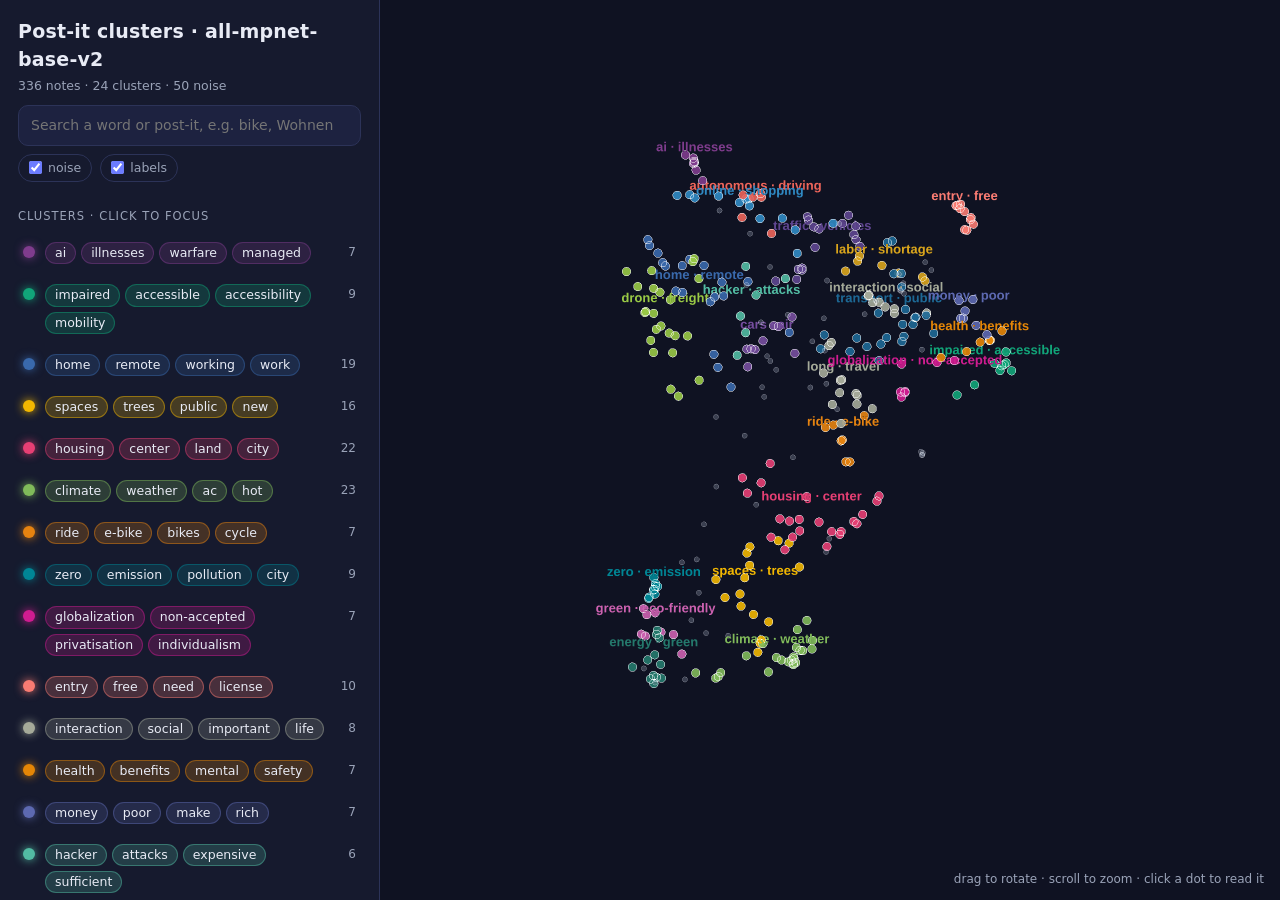
==== commit eda052b2: "Bring back the color-coded review workbook; sort the cluster CSV by cluster, noise last Co-Authored-" ====
--- a/data/processed/clusters_all-mpnet-base-v2.html
+++ b/data/processed/clusters_all-mpnet-base-v2.html
@@ -63,7 +63,7 @@
   </div>
 </aside>
 <main><div>                        <script type="text/javascript">window.PlotlyConfig = {MathJaxConfig: 'local'};</script>
-        <script charset="utf-8" src="https://cdn.plot.ly/plotly-2.35.2.min.js"></script>                <div id="plot" class="plotly-graph-div" style="height:100%; width:100%;"></div>            <script type="text/javascript">                                    window.PLOTLYENV=window.PLOTLYENV || {};                                    if (document.getElementById("plot")) {                    Plotly.newPlot(                        "plot",                        [{"customdata":[["\u003cb\u003eAI\u003c\u002fb\u003e\u003cbr\u003e\u003cspan style='color:#9aa3b8'\u003epost-it UC32 · side U · row C · column 3 · part 2\u003c\u002fspan\u003e\u003cbr\u003e\u003cspan style='color:#9aa3b8'\u003escan 20261007_095256.jpg · note #16 · checked, edited by hand\u003c\u002fspan\u003e"],["\u003cb\u003eno illnesses anymore, AI can detect illnesses\u003c\u002fb\u003e\u003cbr\u003e\u003cspan style='color:#9aa3b8'\u003eoriginal:\u003c\u002fspan\u003e \u003ci\u003ekeine Krankheiten\u003cbr\u003emehr,\u003cbr\u003eKI kann\u003cbr\u003eKrankheiten\u003cbr\u003eerkennen\u003c\u002fi\u003e\u003cbr\u003e\u003cspan style='color:#9aa3b8'\u003epost-it UA41 · side U · row A · column 4 · part 1\u003c\u002fspan\u003e\u003cbr\u003e\u003cspan style='color:#9aa3b8'\u003escan 20261007_095633.jpg · note #46 · checked, edited by hand\u003c\u002fspan\u003e"],["\u003cb\u003eAI\u003c\u002fb\u003e\u003cbr\u003e\u003cspan style='color:#9aa3b8'\u003epost-it UE31 · side U · row E · column 3 · part 1\u003c\u002fspan\u003e\u003cbr\u003e\u003cspan style='color:#9aa3b8'\u003escan 20261007_100505.jpg · note #120 · checked, edited by hand\u003c\u002fspan\u003e"],["\u003cb\u003eAI Managed leads to data centers\u003c\u002fb\u003e\u003cbr\u003e\u003cspan style='color:#9aa3b8'\u003ebefore cleaning:\u003c\u002fspan\u003e AI Managed\u003cbr\u003e-&gt; Datacenters\u003cbr\u003e\u003cspan style='color:#9aa3b8'\u003epost-it MF21 · side M · row F · column 2 · part 1\u003c\u002fspan\u003e\u003cbr\u003e\u003cspan style='color:#9aa3b8'\u003escan 20261007_100551.jpg · note #126 · checked, edited by hand\u003c\u002fspan\u003e"],["\u003cb\u003eIncreasing AI Consumption leads to needs more energy\u003cbr\u003eand hardware to run and maintain this demand\u003c\u002fb\u003e\u003cbr\u003e\u003cspan style='color:#9aa3b8'\u003ebefore cleaning:\u003c\u002fspan\u003e Increasing AI Consumption\u003cbr\u003e→ needs more\u003cbr\u003eenergy and hardware  to run and maintain this damand\u003cbr\u003e\u003cspan style='color:#9aa3b8'\u003epost-it SA12 · side S · row A · column 1 · part 2\u003c\u002fspan\u003e\u003cbr\u003e\u003cspan style='color:#9aa3b8'\u003escan 20261007_100558.jpg · note #127 · checked, edited by hand\u003c\u002fspan\u003e"],["\u003cb\u003eAI warfare demands huge computational cycles\u003c\u002fb\u003e\u003cbr\u003e\u003cspan style='color:#9aa3b8'\u003epost-it SF41 · side S · row F · column 4 · part 1\u003c\u002fspan\u003e\u003cbr\u003e\u003cspan style='color:#9aa3b8'\u003escan 20261007_100639.jpg · note #133 · checked, edited by hand\u003c\u002fspan\u003e"],["\u003cb\u003elifestyle: usage of AI for everything\u003c\u002fb\u003e\u003cbr\u003e\u003cspan style='color:#9aa3b8'\u003ebefore cleaning:\u003c\u002fspan\u003e livestyle\u003cbr\u003e-&gt; usage of AI for everything\u003cbr\u003e\u003cspan style='color:#9aa3b8'\u003epost-it SD12 · side S · row D · column 1 · part 2\u003c\u002fspan\u003e\u003cbr\u003e\u003cspan style='color:#9aa3b8'\u003escan 20261007_101540.jpg · note #219 · checked, edited by hand\u003c\u002fspan\u003e"]],"hovertemplate":"%{customdata[0]}\u003cextra\u003ecluster 0\u003c\u002fextra\u003e","marker":{"color":"rgb(127, 60, 141)","line":{"color":"rgba(255,255,255,0.5)","width":0.5},"opacity":0.9,"size":5},"mode":"markers","x":[8.312845,8.373007,8.311055,8.244215,8.335277,8.354721,8.379429],"y":[-5.215517,-5.148824,-5.217547,-5.206553,-5.1680264,-5.2682834,-5.1397696],"z":[1.2265137,1.2266521,1.2167975,1.0673556,1.1669805,1.275443,1.269238],"type":"scatter3d"},{"customdata":[["\u003cb\u003emore funding for Accessibility\u003c\u002fb\u003e\u003cbr\u003e\u003cspan style='color:#9aa3b8'\u003eoriginal:\u003c\u002fspan\u003e \u003ci\u003emehr Förderung für\u003cbr\u003e↓\u003cbr\u003eBarrierefreiheit\u003c\u002fi\u003e\u003cbr\u003e\u003cspan style='color:#9aa3b8'\u003ebefore cleaning:\u003c\u002fspan\u003e more funding for\u003cbr\u003e↓\u003cbr\u003eAccessibility\u003cbr\u003e\u003cspan style='color:#9aa3b8'\u003epost-it UC21 · side U · row C · column 2 · part 1\u003c\u002fspan\u003e\u003cbr\u003e\u003cspan style='color:#9aa3b8'\u003escan 20261007_100029.jpg · note #75 · checked, edited by hand\u003c\u002fspan\u003e"],["\u003cb\u003emobility impaired people who can&#x27;t walk on all\u003cbr\u003esurfaces\u003c\u002fb\u003e\u003cbr\u003e\u003cspan style='color:#9aa3b8'\u003ebefore cleaning:\u003c\u002fspan\u003e mobility impared\u003cbr\u003epeople who can&#x27;t walk\u003cbr\u003eon all surfaces\u003cbr\u003e\u003cspan style='color:#9aa3b8'\u003epost-it ME31 · side M · row E · column 3 · part 1\u003c\u002fspan\u003e\u003cbr\u003e\u003cspan style='color:#9aa3b8'\u003escan 20261007_101325.jpg · note #197 · checked, edited by hand\u003c\u002fspan\u003e"],["\u003cb\u003emobility impaired people\u003c\u002fb\u003e\u003cbr\u003e\u003cspan style='color:#9aa3b8'\u003epost-it MC32 · side M · row C · column 3 · part 2\u003c\u002fspan\u003e\u003cbr\u003e\u003cspan style='color:#9aa3b8'\u003escan 20261007_101418.jpg · note #206 · checked, edited by hand\u003c\u002fspan\u003e"],["\u003cb\u003ewithout stairs (accessible with e.g. elevators)\u003c\u002fb\u003e\u003cbr\u003e\u003cspan style='color:#9aa3b8'\u003ebefore cleaning:\u003c\u002fspan\u003e without staires\u003cbr\u003e(accessible with\u003cbr\u003ee.g. elevators)\u003cbr\u003e\u003cspan style='color:#9aa3b8'\u003epost-it UC11 · side U · row C · column 1 · part 1\u003c\u002fspan\u003e\u003cbr\u003e\u003cspan style='color:#9aa3b8'\u003escan 20261007_101525.jpg · note #217 · checked, edited by hand\u003c\u002fspan\u003e"],["\u003cb\u003elimited accessibility\u003c\u002fb\u003e\u003cbr\u003e\u003cspan style='color:#9aa3b8'\u003epost-it MD12 · side M · row D · column 1 · part 2\u003c\u002fspan\u003e\u003cbr\u003e\u003cspan style='color:#9aa3b8'\u003escan 20261007_101638.jpg · note #229 · checked\u003c\u002fspan\u003e"],["\u003cb\u003einclusive (accessible for everyone)\u003c\u002fb\u003e\u003cbr\u003e\u003cspan style='color:#9aa3b8'\u003epost-it MD31 · side M · row D · column 3 · part 1\u003c\u002fspan\u003e\u003cbr\u003e\u003cspan style='color:#9aa3b8'\u003escan 20261007_101741.jpg · note #239 · checked, edited by hand\u003c\u002fspan\u003e"],["\u003cb\u003eaccessible without degree\u003c\u002fb\u003e\u003cbr\u003e\u003cspan style='color:#9aa3b8'\u003epost-it UC31 · side U · row C · column 3 · part 1\u003c\u002fspan\u003e\u003cbr\u003e\u003cspan style='color:#9aa3b8'\u003escan 20261007_101747.jpg · note #240 · checked, edited by hand\u003c\u002fspan\u003e"],["\u003cb\u003emobility impaired\u003c\u002fb\u003e\u003cbr\u003e\u003cspan style='color:#9aa3b8'\u003epost-it MC42 · side M · row C · column 4 · part 2\u003c\u002fspan\u003e\u003cbr\u003e\u003cspan style='color:#9aa3b8'\u003escan 20261007_101839.jpg · note #249 · checked, edited by hand\u003c\u002fspan\u003e"],["\u003cb\u003eBuild with a lot of stairs (accessibility)\u003c\u002fb\u003e\u003cbr\u003e\u003cspan style='color:#9aa3b8'\u003epost-it SC52 · side S · row C · column 5 · part 2\u003c\u002fspan\u003e\u003cbr\u003e\u003cspan style='color:#9aa3b8'\u003escan 20261007_101936.jpg · note #260 · checked, edited by hand\u003c\u002fspan\u003e"]],"hovertemplate":"%{customdata[0]}\u003cextra\u003ecluster 1\u003c\u002fextra\u003e","marker":{"color":"rgb(17, 165, 121)","line":{"color":"rgba(255,255,255,0.5)","width":0.5},"opacity":0.9,"size":5},"mode":"markers","x":[6.6830974,6.5058565,6.5121675,6.7652974,6.626901,6.53672,6.5893393,6.5517554,6.670749],"y":[-3.3520973,-3.4177012,-3.399046,-3.6681943,-3.2730114,-3.2753396,-3.3108819,-3.346444,-3.5578604],"z":[-0.41670763,-0.5453455,-0.49448785,-0.76922464,-0.406513,-0.50197613,-0.3285888,-0.45997718,-0.6699365],"type":"scatter3d"},{"customdata":[["\u003cb\u003eShared desk leads to less identification\u003c\u002fb\u003e\u003cbr\u003e\u003cspan style='color:#9aa3b8'\u003ebefore cleaning:\u003c\u002fspan\u003e Shared\u003cbr\u003edesle\u003cbr\u003e-&gt; less identification\u003cbr\u003e\u003cspan style='color:#9aa3b8'\u003epost-it UA31 · side U · row A · column 3 · part 1\u003c\u002fspan\u003e\u003cbr\u003e\u003cspan style='color:#9aa3b8'\u003escan 20261007_095244.jpg · note #14 · checked, edited by hand\u003c\u002fspan\u003e"],["\u003cb\u003eLive more remote Working from home, Delivery\u003cbr\u003eservices, Online shopping\u003c\u002fb\u003e\u003cbr\u003e\u003cspan style='color:#9aa3b8'\u003eoriginal:\u003c\u002fspan\u003e \u003ci\u003eLeben mehr\u003cbr\u003e&quot;remote&quot;\u003cbr\u003eHomeoffice,\u003cbr\u003eLieferdienste,\u003cbr\u003eOnlineshopping\u003c\u002fi\u003e\u003cbr\u003e\u003cspan style='color:#9aa3b8'\u003ebefore cleaning:\u003c\u002fspan\u003e Live more\u003cbr\u003e&quot;remote&quot;\u003cbr\u003eWorking from home,\u003cbr\u003eDelivery services,\u003cbr\u003eOnline shopping\u003cbr\u003e\u003cspan style='color:#9aa3b8'\u003epost-it UA12 · side U · row A · column 1 · part 2\u003c\u002fspan\u003e\u003cbr\u003e\u003cspan style='color:#9aa3b8'\u003escan 20261007_095350.jpg · note #23 · checked, edited by hand\u003c\u002fspan\u003e"],["\u003cb\u003eLive more Remote Working from home\u003c\u002fb\u003e\u003cbr\u003e\u003cspan style='color:#9aa3b8'\u003eoriginal:\u003c\u002fspan\u003e \u003ci\u003eLeben mehr\u003cbr\u003e&quot;remote&quot;\u003cbr\u003eHomeoffice\u003c\u002fi\u003e\u003cbr\u003e\u003cspan style='color:#9aa3b8'\u003ebefore cleaning:\u003c\u002fspan\u003e Live more\u003cbr\u003e&quot;Remote&quot;\u003cbr\u003eWorking from home\u003cbr\u003e\u003cspan style='color:#9aa3b8'\u003epost-it UA31 · side U · row A · column 3 · part 1\u003c\u002fspan\u003e\u003cbr\u003e\u003cspan style='color:#9aa3b8'\u003escan 20261007_095448.jpg · note #31 · checked, edited by hand\u003c\u002fspan\u003e"],["\u003cb\u003elocal production more in focus\u003c\u002fb\u003e\u003cbr\u003e\u003cspan style='color:#9aa3b8'\u003eoriginal:\u003c\u002fspan\u003e \u003ci\u003elokale\u003cbr\u003eProduktion\u003cbr\u003emehr im\u003cbr\u003eFokus\u003c\u002fi\u003e\u003cbr\u003e\u003cspan style='color:#9aa3b8'\u003epost-it SA31 · side S · row A · column 3 · part 1\u003c\u002fspan\u003e\u003cbr\u003e\u003cspan style='color:#9aa3b8'\u003escan 20261007_095707.jpg · note #51 · checked, edited by hand\u003c\u002fspan\u003e"],["\u003cb\u003ehome office\u003c\u002fb\u003e\u003cbr\u003e\u003cspan style='color:#9aa3b8'\u003ebefore cleaning:\u003c\u002fspan\u003e homeoffice\u003cbr\u003e\u003cspan style='color:#9aa3b8'\u003epost-it MA31 · side M · row A · column 3 · part 1\u003c\u002fspan\u003e\u003cbr\u003e\u003cspan style='color:#9aa3b8'\u003escan 20261007_095741.jpg · note #56 · checked, edited by hand\u003c\u002fspan\u003e"],["\u003cb\u003eLiving more remotely Working from home, Delivery\u003cbr\u003eservices, Online shopping\u003c\u002fb\u003e\u003cbr\u003e\u003cspan style='color:#9aa3b8'\u003eoriginal:\u003c\u002fspan\u003e \u003ci\u003eLeben mehr\u003cbr\u003e&quot;remote&quot;\u003cbr\u003eHomeoffice,\u003cbr\u003eLieferdienste,\u003cbr\u003eOnline shopping\u003c\u002fi\u003e\u003cbr\u003e\u003cspan style='color:#9aa3b8'\u003ebefore cleaning:\u003c\u002fspan\u003e Living more\u003cbr\u003e“remotely”\u003cbr\u003eWorking from home,\u003cbr\u003eDelivery services,\u003cbr\u003eOnline shopping\u003cbr\u003e\u003cspan style='color:#9aa3b8'\u003epost-it UA11 · side U · row A · column 1 · part 1\u003c\u002fspan\u003e\u003cbr\u003e\u003cspan style='color:#9aa3b8'\u003escan 20261007_100047.jpg · note #78 · checked, edited by hand\u003c\u002fspan\u003e"],["\u003cb\u003eBlending work and living leads to more walking\u003c\u002fb\u003e\u003cbr\u003e\u003cspan style='color:#9aa3b8'\u003eoriginal:\u003c\u002fspan\u003e \u003ci\u003eVermischung\u003cbr\u003evon Arbeit &amp;\u003cbr\u003ewohnen -&gt; mehr wege zu Fuß\u003c\u002fi\u003e\u003cbr\u003e\u003cspan style='color:#9aa3b8'\u003ebefore cleaning:\u003c\u002fspan\u003e Blending\u003cbr\u003ework and\u003cbr\u003eliving -&gt; more walking\u003cbr\u003e\u003cspan style='color:#9aa3b8'\u003epost-it SA21 · side S · row A · column 2 · part 1\u003c\u002fspan\u003e\u003cbr\u003e\u003cspan style='color:#9aa3b8'\u003escan 20261007_100100.jpg · note #80 · checked, edited by hand\u003c\u002fspan\u003e"],["\u003cb\u003eStrong separation of workplace and home\u003c\u002fb\u003e\u003cbr\u003e\u003cspan style='color:#9aa3b8'\u003eoriginal:\u003c\u002fspan\u003e \u003ci\u003eStarke\u003cbr\u003eTrennung von\u003cbr\u003eArbeitsplatz &amp;\u003cbr\u003eWohnung\u003c\u002fi\u003e\u003cbr\u003e\u003cspan style='color:#9aa3b8'\u003ebefore cleaning:\u003c\u002fspan\u003e Clear\u003cbr\u003eseparation of\u003cbr\u003eworkplace &amp;\u003cbr\u003ehome\u003cbr\u003e\u003cspan style='color:#9aa3b8'\u003epost-it UF31 · side U · row F · column 3 · part 1\u003c\u002fspan\u003e\u003cbr\u003e\u003cspan style='color:#9aa3b8'\u003escan 20261007_100106.jpg · note #81 · checked, edited by hand\u003c\u002fspan\u003e"],["\u003cb\u003eRemote work\u003c\u002fb\u003e\u003cbr\u003e\u003cspan style='color:#9aa3b8'\u003epost-it MC31 · side M · row C · column 3 · part 1\u003c\u002fspan\u003e\u003cbr\u003e\u003cspan style='color:#9aa3b8'\u003escan 20261007_100326.jpg · note #104 · checked, edited by hand\u003c\u002fspan\u003e"],["\u003cb\u003eTelework\u003c\u002fb\u003e\u003cbr\u003e\u003cspan style='color:#9aa3b8'\u003epost-it UB11 · side U · row B · column 1 · part 1\u003c\u002fspan\u003e\u003cbr\u003e\u003cspan style='color:#9aa3b8'\u003escan 20261007_100725.jpg · note #140 · checked, edited by hand\u003c\u002fspan\u003e"],["\u003cb\u003eTelemedicine\u003c\u002fb\u003e\u003cbr\u003e\u003cspan style='color:#9aa3b8'\u003eoriginal:\u003c\u002fspan\u003e \u003ci\u003eTelemedizine\u003c\u002fi\u003e\u003cbr\u003e\u003cspan style='color:#9aa3b8'\u003epost-it UC41 · side U · row C · column 4 · part 1\u003c\u002fspan\u003e\u003cbr\u003e\u003cspan style='color:#9aa3b8'\u003escan 20261007_100751.jpg · note #144 · checked, edited by hand\u003c\u002fspan\u003e"],["\u003cb\u003eDeveloping remote areas leads to separation of work\u003cbr\u003eand house\u003c\u002fb\u003e\u003cbr\u003e\u003cspan style='color:#9aa3b8'\u003ebefore cleaning:\u003c\u002fspan\u003e Developing remote\u003cbr\u003eareas\u003cbr\u003e-&gt; separation work\u002fhouse\u003cbr\u003e\u003cspan style='color:#9aa3b8'\u003epost-it MF51 · side M · row F · column 5 · part 1\u003c\u002fspan\u003e\u003cbr\u003e\u003cspan style='color:#9aa3b8'\u003escan 20261007_100918.jpg · note #158 · checked, edited by hand\u003c\u002fspan\u003e"],["\u003cb\u003eTelemedicine\u003c\u002fb\u003e\u003cbr\u003e\u003cspan style='color:#9aa3b8'\u003eoriginal:\u003c\u002fspan\u003e \u003ci\u003eTelemedizine\u003c\u002fi\u003e\u003cbr\u003e\u003cspan style='color:#9aa3b8'\u003epost-it UC41 · side U · row C · column 4 · part 1\u003c\u002fspan\u003e\u003cbr\u003e\u003cspan style='color:#9aa3b8'\u003escan 20261007_101039.jpg · note #171 · checked, edited by hand\u003c\u002fspan\u003e"],["\u003cb\u003eHome office\u003c\u002fb\u003e\u003cbr\u003e\u003cspan style='color:#9aa3b8'\u003ebefore cleaning:\u003c\u002fspan\u003e Homeoffice\u003cbr\u003e\u003cspan style='color:#9aa3b8'\u003epost-it UB31 · side U · row B · column 3 · part 1\u003c\u002fspan\u003e\u003cbr\u003e\u003cspan style='color:#9aa3b8'\u003escan 20261007_101250.jpg · note #193 · checked, edited by hand\u003c\u002fspan\u003e"],["\u003cb\u003eIndustry in Centers\u003c\u002fb\u003e\u003cbr\u003e\u003cspan style='color:#9aa3b8'\u003ebefore cleaning:\u003c\u002fspan\u003e - Industry\u003cbr\u003ein Centers\u003cbr\u003e\u003cspan style='color:#9aa3b8'\u003epost-it UF51 · side U · row F · column 5 · part 1\u003c\u002fspan\u003e\u003cbr\u003e\u003cspan style='color:#9aa3b8'\u003escan 20261007_101443.jpg · note #210 · checked, edited by hand\u003c\u002fspan\u003e"],["\u003cb\u003eRemote work\u003c\u002fb\u003e\u003cbr\u003e\u003cspan style='color:#9aa3b8'\u003epost-it UB31 · side U · row B · column 3 · part 1\u003c\u002fspan\u003e\u003cbr\u003e\u003cspan style='color:#9aa3b8'\u003escan 20261007_101645.jpg · note #230 · checked\u003c\u002fspan\u003e"],["\u003cb\u003eworking more, less time at home\u003c\u002fb\u003e\u003cbr\u003e\u003cspan style='color:#9aa3b8'\u003ebefore cleaning:\u003c\u002fspan\u003e working move,\u003cbr\u003eless time at home\u003cbr\u003e\u003cspan style='color:#9aa3b8'\u003epost-it UA11 · side U · row A · column 1 · part 1\u003c\u002fspan\u003e\u003cbr\u003e\u003cspan style='color:#9aa3b8'\u003escan 20261007_101754.jpg · note #241 · checked, edited by hand\u003c\u002fspan\u003e"],["\u003cb\u003eGoing back to Heavy industrial instead of offices\u003c\u002fb\u003e\u003cbr\u003e\u003cspan style='color:#9aa3b8'\u003epost-it MF31 · side M · row F · column 3 · part 1\u003c\u002fspan\u003e\u003cbr\u003e\u003cspan style='color:#9aa3b8'\u003escan 20261007_101801.jpg · note #242 · checked, edited by hand\u003c\u002fspan\u003e"],["\u003cb\u003eMix use leads to local production\u003c\u002fb\u003e\u003cbr\u003e\u003cspan style='color:#9aa3b8'\u003ebefore cleaning:\u003c\u002fspan\u003e Mix use\u003cbr\u003e -&gt; local\u003cbr\u003e    production\u003cbr\u003e\u003cspan style='color:#9aa3b8'\u003epost-it MA51 · side M · row A · column 5 · part 1\u003c\u002fspan\u003e\u003cbr\u003e\u003cspan style='color:#9aa3b8'\u003escan 20261007_101959.jpg · note #264 · checked, edited by hand\u003c\u002fspan\u003e"]],"hovertemplate":"%{customdata[0]}\u003cextra\u003ecluster 2\u003c\u002fextra\u003e","marker":{"color":"rgb(57, 105, 172)","line":{"color":"rgba(255,255,255,0.5)","width":0.5},"opacity":0.9,"size":5},"mode":"markers","x":[9.276562,9.456354,9.56829,9.347449,9.671532,9.404211,9.329928,9.520063,9.669948,9.652314,9.552574,9.473349,9.583775,9.657818,9.184808,9.668135,9.464735,9.203542,9.396282],"y":[-3.0920956,-3.8525627,-3.7900963,-3.7826428,-3.7373328,-3.7707074,-3.41978,-3.5301445,-3.8354278,-3.9314458,-4.1734843,-3.6350152,-4.1141033,-3.6857,-3.8099859,-3.8648348,-3.519047,-3.8274932,-3.684036],"z":[0.5220337,0.8914122,0.881884,0.2198336,0.74337554,0.8558523,0.80163157,0.7160596,0.89014846,0.95414305,0.9849201,0.6519135,0.9598808,0.74150413,-0.07378059,0.9062328,0.8046855,0.59538984,0.16298807],"type":"scatter3d"},{"customdata":[["\u003cb\u003ePlants from Southern Europe\u003c\u002fb\u003e\u003cbr\u003e\u003cspan style='color:#9aa3b8'\u003eoriginal:\u003c\u002fspan\u003e \u003ci\u003ePflanzen aus\u003cbr\u003eSüdeuropa\u003c\u002fi\u003e\u003cbr\u003e\u003cspan style='color:#9aa3b8'\u003epost-it SE42 · side S · row E · column 4 · part 2\u003c\u002fspan\u003e\u003cbr\u003e\u003cspan style='color:#9aa3b8'\u003escan 20261007_095108.jpg · note #1 · checked\u003c\u002fspan\u003e"],["\u003cb\u003eGreen spaces; Public transport connections\u003c\u002fb\u003e\u003cbr\u003e\u003cspan style='color:#9aa3b8'\u003eoriginal:\u003c\u002fspan\u003e \u003ci\u003eGruenflaechen\u003cbr\u003e- OEPNV Anbindung\u003c\u002fi\u003e\u003cbr\u003e\u003cspan style='color:#9aa3b8'\u003ebefore cleaning:\u003c\u002fspan\u003e Green spaces\u003cbr\u003e- Public transport connections\u003cbr\u003e\u003cspan style='color:#9aa3b8'\u003epost-it UF42 · side U · row F · column 4 · part 2\u003c\u002fspan\u003e\u003cbr\u003e\u003cspan style='color:#9aa3b8'\u003escan 20261007_095405.jpg · note #25 · checked, edited by hand\u003c\u002fspan\u003e"],["\u003cb\u003eGreen spaces\u003c\u002fb\u003e\u003cbr\u003e\u003cspan style='color:#9aa3b8'\u003eoriginal:\u003c\u002fspan\u003e \u003ci\u003eGrünflächen\u003c\u002fi\u003e\u003cbr\u003e\u003cspan style='color:#9aa3b8'\u003epost-it UF52 · side U · row F · column 5 · part 2\u003c\u002fspan\u003e\u003cbr\u003e\u003cspan style='color:#9aa3b8'\u003escan 20261007_095551.jpg · note #40 · checked\u003c\u002fspan\u003e"],["\u003cb\u003eFunding for citizens who plant trees\u003c\u002fb\u003e\u003cbr\u003e\u003cspan style='color:#9aa3b8'\u003eoriginal:\u003c\u002fspan\u003e \u003ci\u003eFördermittel für\u003cbr\u003eBürger, die Bäume\u003cbr\u003epflanzen\u003c\u002fi\u003e\u003cbr\u003e\u003cspan style='color:#9aa3b8'\u003epost-it SF42 · side S · row F · column 4 · part 2\u003c\u002fspan\u003e\u003cbr\u003e\u003cspan style='color:#9aa3b8'\u003escan 20261007_095628.jpg · note #45 · checked, edited by hand\u003c\u002fspan\u003e"],["\u003cb\u003eSpace that feels unsafe for women\u003c\u002fb\u003e\u003cbr\u003e\u003cspan style='color:#9aa3b8'\u003eoriginal:\u003c\u002fspan\u003e \u003ci\u003eAngstraum\u003cbr\u003efür Frauen\u003c\u002fi\u003e\u003cbr\u003e\u003cspan style='color:#9aa3b8'\u003ebefore cleaning:\u003c\u002fspan\u003e Anxiety room\u003cbr\u003efor women\u003cbr\u003e\u003cspan style='color:#9aa3b8'\u003epost-it MC12 · side M · row C · column 1 · part 2\u003c\u002fspan\u003e\u003cbr\u003e\u003cspan style='color:#9aa3b8'\u003escan 20261007_100021.jpg · note #74 · checked\u003c\u002fspan\u003e"],["\u003cb\u003eNew climate-resilient building materials are being\u003cbr\u003edeveloped\u003c\u002fb\u003e\u003cbr\u003e\u003cspan style='color:#9aa3b8'\u003eoriginal:\u003c\u002fspan\u003e \u003ci\u003eNeue\u003cbr\u003eKlimaresiliente\u003cbr\u003eBaustoffe\u003cbr\u003ewerden entwickelt\u003c\u002fi\u003e\u003cbr\u003e\u003cspan style='color:#9aa3b8'\u003epost-it UE12 · side U · row E · column 1 · part 2\u003c\u002fspan\u003e\u003cbr\u003e\u003cspan style='color:#9aa3b8'\u003escan 20261007_100117.jpg · note #83 · checked, edited by hand\u003c\u002fspan\u003e"],["\u003cb\u003eEco-friendly public spaces and Eco-friendly mindset\u003cbr\u003efrom everyone\u003c\u002fb\u003e\u003cbr\u003e\u003cspan style='color:#9aa3b8'\u003ebefore cleaning:\u003c\u002fspan\u003e Eco-friendly public spaces\u003cbr\u003e+ Eco-friendly mindset\u003cbr\u003efrom everyone\u003cbr\u003e\u003cspan style='color:#9aa3b8'\u003epost-it UD21 · side U · row D · column 2 · part 1\u003c\u002fspan\u003e\u003cbr\u003e\u003cspan style='color:#9aa3b8'\u003escan 20261007_101108.jpg · note #176 · checked, edited by hand\u003c\u002fspan\u003e"],["\u003cb\u003eLiving in nature is the new accepted life style\u003c\u002fb\u003e\u003cbr\u003e\u003cspan style='color:#9aa3b8'\u003epost-it MD12 · side M · row D · column 1 · part 2\u003c\u002fspan\u003e\u003cbr\u003e\u003cspan style='color:#9aa3b8'\u003escan 20261007_101119.jpg · note #178 · checked, edited by hand\u003c\u002fspan\u003e"],["\u003cb\u003ePublic space is irrelevant because individual houses\u003cbr\u003ewith big open spaces!\u003c\u002fb\u003e\u003cbr\u003e\u003cspan style='color:#9aa3b8'\u003ebefore cleaning:\u003c\u002fspan\u003e Public space is\u003cbr\u003eirrelevant →\u003cbr\u003eindividual houses\u003cbr\u003ewith big open spaces!\u003cbr\u003e\u003cspan style='color:#9aa3b8'\u003epost-it UA21 · side U · row A · column 2 · part 1\u003c\u002fspan\u003e\u003cbr\u003e\u003cspan style='color:#9aa3b8'\u003escan 20261007_101451.jpg · note #211 · checked, edited by hand\u003c\u002fspan\u003e"],["\u003cb\u003eparks\u003c\u002fb\u003e\u003cbr\u003e\u003cspan style='color:#9aa3b8'\u003epost-it UF22 · side U · row F · column 2 · part 2\u003c\u002fspan\u003e\u003cbr\u003e\u003cspan style='color:#9aa3b8'\u003escan 20261007_101534.jpg · note #218 · checked, edited by hand\u003c\u002fspan\u003e"],["\u003cb\u003ePlanting trees\u003c\u002fb\u003e\u003cbr\u003e\u003cspan style='color:#9aa3b8'\u003epost-it UF22 · side U · row F · column 2 · part 2\u003c\u002fspan\u003e\u003cbr\u003e\u003cspan style='color:#9aa3b8'\u003escan 20261007_102015.jpg · note #267 · checked\u003c\u002fspan\u003e"],["\u003cb\u003eto save Nature reserves\u003c\u002fb\u003e\u003cbr\u003e\u003cspan style='color:#9aa3b8'\u003ebefore cleaning:\u003c\u002fspan\u003e to safe\u003cbr\u003eNature reserves\u003cbr\u003e\u003cspan style='color:#9aa3b8'\u003epost-it SB52 · side S · row B · column 5 · part 2\u003c\u002fspan\u003e\u003cbr\u003e\u003cspan style='color:#9aa3b8'\u003escan 20261007_102033.jpg · note #269 · checked, edited by hand\u003c\u002fspan\u003e"],["\u003cb\u003egreen policy, new leads to a public space needs to\u003cbr\u003ebe built there\u003c\u002fb\u003e\u003cbr\u003e\u003cspan style='color:#9aa3b8'\u003eoriginal:\u003c\u002fspan\u003e \u003ci\u003egreen policy\u003cbr\u003e-&gt;new\u003cbr\u003e-&gt; da muss ein public space hin\u003c\u002fi\u003e\u003cbr\u003e\u003cspan style='color:#9aa3b8'\u003ebefore cleaning:\u003c\u002fspan\u003e green policy\u003cbr\u003e-&gt;new\u003cbr\u003e-&gt;a public space needs to be built there\u003cbr\u003e\u003cspan style='color:#9aa3b8'\u003epost-it UB21 · side U · row B · column 2 · part 1\u003c\u002fspan\u003e\u003cbr\u003e\u003cspan style='color:#9aa3b8'\u003escan 20261007_102104.jpg · note #275 · checked, edited by hand\u003c\u002fspan\u003e"],["\u003cb\u003eMore use of Natural Resource in Construction wood\u003cbr\u003einstead of cement\u003c\u002fb\u003e\u003cbr\u003e\u003cspan style='color:#9aa3b8'\u003epost-it MF22 · side M · row F · column 2 · part 2\u003c\u002fspan\u003e\u003cbr\u003e\u003cspan style='color:#9aa3b8'\u003escan 20261007_102202.jpg · note #286 · checked, edited by hand\u003c\u002fspan\u003e"],["\u003cb\u003eTrees leads to shadows when warm\u003c\u002fb\u003e\u003cbr\u003e\u003cspan style='color:#9aa3b8'\u003ebefore cleaning:\u003c\u002fspan\u003e Trees\u003cbr\u003e-&gt; shadows when warm\u003cbr\u003e\u003cspan style='color:#9aa3b8'\u003epost-it UC21 · side U · row C · column 2 · part 1\u003c\u002fspan\u003e\u003cbr\u003e\u003cspan style='color:#9aa3b8'\u003escan 20261007_102235.jpg · note #291 · checked, edited by hand\u003c\u002fspan\u003e"],["\u003cb\u003eBack to wood based Building instead of Concrete\u003c\u002fb\u003e\u003cbr\u003e\u003cspan style='color:#9aa3b8'\u003ebefore cleaning:\u003c\u002fspan\u003e Back to wood based\u003cbr\u003eBuilding instead of\u003cbr\u003eConcret\u003cbr\u003e\u003cspan style='color:#9aa3b8'\u003epost-it MF12 · side M · row F · column 1 · part 2\u003c\u002fspan\u003e\u003cbr\u003e\u003cspan style='color:#9aa3b8'\u003escan 20261007_102358.jpg · note #306 · checked, edited by hand\u003c\u002fspan\u003e"]],"hovertemplate":"%{customdata[0]}\u003cextra\u003ecluster 3\u003c\u002fextra\u003e","marker":{"color":"rgb(242, 183, 1)","line":{"color":"rgba(255,255,255,0.5)","width":0.5},"opacity":0.9,"size":5},"mode":"markers","x":[8.537447,8.8870945,8.90541,8.959129,8.635117,8.911557,9.068578,9.146916,8.661193,9.0027075,8.88422,9.123096,9.039223,8.961564,8.620184,8.949387],"y":[-3.8154447,-4.0564637,-4.0056696,-4.0693836,-3.957855,-3.9339821,-4.244122,-4.03697,-3.8000116,-3.880767,-4.0050664,-3.877451,-3.9125562,-3.8419492,-4.1200924,-3.8406444],"z":[-1.8227909,-1.6479603,-1.7322408,-2.121708,-1.5951651,-2.530441,-1.8969048,-1.9411509,-1.5446979,-1.4733455,-2.2058759,-1.8480524,-1.750862,-2.3720481,-2.4547293,-2.3443594],"type":"scatter3d"},{"customdata":[["\u003cb\u003echeaper house In some region and expensive elsewhere\u003c\u002fb\u003e\u003cbr\u003e\u003cspan style='color:#9aa3b8'\u003ebefore cleaning:\u003c\u002fspan\u003e → cheaper house\u003cbr\u003eIn some region\u003cbr\u003eand expensive elsewhere\u003cbr\u003e\u003cspan style='color:#9aa3b8'\u003epost-it MB22 · side M · row B · column 2 · part 2\u003c\u002fspan\u003e\u003cbr\u003e\u003cspan style='color:#9aa3b8'\u003escan 20261007_095203.jpg · note #8 · checked, edited by hand\u003c\u002fspan\u003e"],["\u003cb\u003eUrban densification leads to Urban space must be\u003cbr\u003eused for housing (e.g., due to overpopulation) leads\u003cbr\u003eto Public space must be limited\u003c\u002fb\u003e\u003cbr\u003e\u003cspan style='color:#9aa3b8'\u003eoriginal:\u003c\u002fspan\u003e \u003ci\u003eNachverdichtung\u003cbr\u003e→ Raum in der Stadt\u003cbr\u003emuss (z.B. Über\u003cbr\u003ebevoelkerung) für Wartung\u003cbr\u003egenutzt werden\u003cbr\u003e→ Public Space muss\u003cbr\u003elimitiert werden\u003c\u002fi\u003e\u003cbr\u003e\u003cspan style='color:#9aa3b8'\u003ebefore cleaning:\u003c\u002fspan\u003e Urban densification\u003cbr\u003e→ Urban space\u003cbr\u003emust be used for maintenance\u003cbr\u003e(e.g., due to overpopulation)\u003cbr\u003e→ Public space must\u003cbr\u003ebe limited\u003cbr\u003e\u003cspan style='color:#9aa3b8'\u003epost-it UB22 · side U · row B · column 2 · part 2\u003c\u002fspan\u003e\u003cbr\u003e\u003cspan style='color:#9aa3b8'\u003escan 20261007_095334.jpg · note #21 · checked, edited by hand\u003c\u002fspan\u003e"],["\u003cb\u003eSingle-family homes will remain or become the\u003cbr\u003eStandard\u003c\u002fb\u003e\u003cbr\u003e\u003cspan style='color:#9aa3b8'\u003eoriginal:\u003c\u002fspan\u003e \u003ci\u003eEinfamilienhäuser\u003cbr\u003ebleiben \u002f werden die\u003cbr\u003eNorn\u003c\u002fi\u003e\u003cbr\u003e\u003cspan style='color:#9aa3b8'\u003ebefore cleaning:\u003c\u002fspan\u003e Single-family homes\u003cbr\u003ewill remain the\u003cbr\u003eStandard\u003cbr\u003e\u003cspan style='color:#9aa3b8'\u003epost-it UF11 · side U · row F · column 1 · part 1\u003c\u002fspan\u003e\u003cbr\u003e\u003cspan style='color:#9aa3b8'\u003escan 20261007_095430.jpg · note #29 · checked, edited by hand\u003c\u002fspan\u003e"],["\u003cb\u003eHouses are expensive leads to Exclusive!\u003c\u002fb\u003e\u003cbr\u003e\u003cspan style='color:#9aa3b8'\u003ebefore cleaning:\u003c\u002fspan\u003e Houses are expensive\u003cbr\u003e↓\u003cbr\u003eExclusive!\u003cbr\u003e\u003cspan style='color:#9aa3b8'\u003epost-it UC12 · side U · row C · column 1 · part 2\u003c\u002fspan\u003e\u003cbr\u003e\u003cspan style='color:#9aa3b8'\u003escan 20261007_095810.jpg · note #59 · checked, edited by hand\u003c\u002fspan\u003e"],["\u003cb\u003eClaude ban because (Electricity, water, Land use)\u003c\u002fb\u003e\u003cbr\u003e\u003cspan style='color:#9aa3b8'\u003eoriginal:\u003c\u002fspan\u003e \u003ci\u003eClaude-verbot\u003cbr\u003e↓\u003cbr\u003e(Strom, Wasser,\u003cbr\u003eLand-Use)\u003c\u002fi\u003e\u003cbr\u003e\u003cspan style='color:#9aa3b8'\u003ebefore cleaning:\u003c\u002fspan\u003e Claude ban\u003cbr\u003e↓\u003cbr\u003e(Electricity, water,\u003cbr\u003eLand use)\u003cbr\u003e\u003cspan style='color:#9aa3b8'\u003epost-it UF32 · side U · row F · column 3 · part 2\u003c\u002fspan\u003e\u003cbr\u003e\u003cspan style='color:#9aa3b8'\u003escan 20261007_100041.jpg · note #77 · checked, edited by hand\u003c\u002fspan\u003e"],["\u003cb\u003efree Housing\u003c\u002fb\u003e\u003cbr\u003e\u003cspan style='color:#9aa3b8'\u003epost-it UC11 · side U · row C · column 1 · part 1\u003c\u002fspan\u003e\u003cbr\u003e\u003cspan style='color:#9aa3b8'\u003escan 20261007_100812.jpg · note #147 · checked, edited by hand\u003c\u002fspan\u003e"],["\u003cb\u003eOpposite of urbanisation is ruralisation\u003c\u002fb\u003e\u003cbr\u003e\u003cspan style='color:#9aa3b8'\u003ebefore cleaning:\u003c\u002fspan\u003e Oppostite of urbanisation\u003cbr\u003e→ ruralisation\u003cbr\u003e\u003cspan style='color:#9aa3b8'\u003epost-it MA21 · side M · row A · column 2 · part 1\u003c\u002fspan\u003e\u003cbr\u003e\u003cspan style='color:#9aa3b8'\u003escan 20261007_100930.jpg · note #160 · checked, edited by hand\u003c\u002fspan\u003e"],["\u003cb\u003ewith good city concepts\u003c\u002fb\u003e\u003cbr\u003e\u003cspan style='color:#9aa3b8'\u003epost-it UB22 · side U · row B · column 2 · part 2\u003c\u002fspan\u003e\u003cbr\u003e\u003cspan style='color:#9aa3b8'\u003escan 20261007_101125.jpg · note #179 · checked, edited by hand\u003c\u002fspan\u003e"],["\u003cb\u003eTiny House\u003c\u002fb\u003e\u003cbr\u003e\u003cspan style='color:#9aa3b8'\u003ebefore cleaning:\u003c\u002fspan\u003e Tiny - House\u003cbr\u003e\u003cspan style='color:#9aa3b8'\u003epost-it UF12 · side U · row F · column 1 · part 2\u003c\u002fspan\u003e\u003cbr\u003e\u003cspan style='color:#9aa3b8'\u003escan 20261007_101424.jpg · note #207 · checked, edited by hand\u003c\u002fspan\u003e"],["\u003cb\u003eDecentral city, many center, distributed center\u003c\u002fb\u003e\u003cbr\u003e\u003cspan style='color:#9aa3b8'\u003ebefore cleaning:\u003c\u002fspan\u003e Decentral city\u003cbr\u003e-&gt; many center\u003cbr\u003e-&gt; distributed center\u003cbr\u003e\u003cspan style='color:#9aa3b8'\u003epost-it UB51 · side U · row B · column 5 · part 1\u003c\u002fspan\u003e\u003cbr\u003e\u003cspan style='color:#9aa3b8'\u003escan 20261007_101507.jpg · note #214 · checked, edited by hand\u003c\u002fspan\u003e"],["\u003cb\u003eMixed land use Workplace and housing close\u003c\u002fb\u003e\u003cbr\u003e\u003cspan style='color:#9aa3b8'\u003ebefore cleaning:\u003c\u002fspan\u003e Mixed Landuse\u003cbr\u003eWorkplace and\u003cbr\u003ehousing close\u003cbr\u003e\u003cspan style='color:#9aa3b8'\u003epost-it MB31 · side M · row B · column 3 · part 1\u003c\u002fspan\u003e\u003cbr\u003e\u003cspan style='color:#9aa3b8'\u003escan 20261007_101513.jpg · note #215 · checked, edited by hand\u003c\u002fspan\u003e"],["\u003cb\u003eGrouping by type Separation of Housing, work,\u003cbr\u003ehospital and school e.g. Education Zones\u003c\u002fb\u003e\u003cbr\u003e\u003cspan style='color:#9aa3b8'\u003ebefore cleaning:\u003c\u002fspan\u003e Grouping by type\u003cbr\u003eSeparation of Housing,\u003cbr\u003ework, hospital and\u003cbr\u003eschool\u003cbr\u003e-&gt; Education Zones\u003cbr\u003e\u003cspan style='color:#9aa3b8'\u003epost-it UB42 · side U · row B · column 4 · part 2\u003c\u002fspan\u003e\u003cbr\u003e\u003cspan style='color:#9aa3b8'\u003escan 20261007_101601.jpg · note #223 · checked, edited by hand\u003c\u002fspan\u003e"],["\u003cb\u003ewith monuments (e.g. Eiffel Tower)\u003c\u002fb\u003e\u003cbr\u003e\u003cspan style='color:#9aa3b8'\u003ebefore cleaning:\u003c\u002fspan\u003e with monuments\u003cbr\u003e(e.g. Eifeltower)\u003cbr\u003e\u003cspan style='color:#9aa3b8'\u003epost-it UD21 · side U · row D · column 2 · part 1\u003c\u002fspan\u003e\u003cbr\u003e\u003cspan style='color:#9aa3b8'\u003escan 20261007_101702.jpg · note #233 · checked, edited by hand\u003c\u002fspan\u003e"],["\u003cb\u003ewith monuments and places of identity\u003c\u002fb\u003e\u003cbr\u003e\u003cspan style='color:#9aa3b8'\u003epost-it UD51 · side U · row D · column 5 · part 1\u003c\u002fspan\u003e\u003cbr\u003e\u003cspan style='color:#9aa3b8'\u003escan 20261007_101822.jpg · note #246 · checked, edited by hand\u003c\u002fspan\u003e"],["\u003cb\u003emore mix land use commercial housing\u003c\u002fb\u003e\u003cbr\u003e\u003cspan style='color:#9aa3b8'\u003ebefore cleaning:\u003c\u002fspan\u003e more mix landuse\u003cbr\u003ecommercial housing\u003cbr\u003e\u003cspan style='color:#9aa3b8'\u003epost-it MA21 · side M · row A · column 2 · part 1\u003c\u002fspan\u003e\u003cbr\u003e\u003cspan style='color:#9aa3b8'\u003escan 20261007_101917.jpg · note #256 · checked, edited by hand\u003c\u002fspan\u003e"],["\u003cb\u003eHistorical City Center\u003c\u002fb\u003e\u003cbr\u003e\u003cspan style='color:#9aa3b8'\u003epost-it UB52 · side U · row B · column 5 · part 2\u003c\u002fspan\u003e\u003cbr\u003e\u003cspan style='color:#9aa3b8'\u003escan 20261007_101921.jpg · note #257 · checked, edited by hand\u003c\u002fspan\u003e"],["\u003cb\u003eVillas or mansions\u003c\u002fb\u003e\u003cbr\u003e\u003cspan style='color:#9aa3b8'\u003ebefore cleaning:\u003c\u002fspan\u003e Villas\u002fmansions\u003cbr\u003e\u003cspan style='color:#9aa3b8'\u003epost-it UF11 · side U · row F · column 1 · part 1\u003c\u002fspan\u003e\u003cbr\u003e\u003cspan style='color:#9aa3b8'\u003escan 20261007_101930.jpg · note #259 · checked, edited by hand\u003c\u002fspan\u003e"],["\u003cb\u003eShared housing concepts\u003c\u002fb\u003e\u003cbr\u003e\u003cspan style='color:#9aa3b8'\u003epost-it UD11 · side U · row D · column 1 · part 1\u003c\u002fspan\u003e\u003cbr\u003e\u003cspan style='color:#9aa3b8'\u003escan 20261007_101949.jpg · note #262 · checked, edited by hand\u003c\u002fspan\u003e"],["\u003cb\u003ePlanning; Political Grouping by x\u003c\u002fb\u003e\u003cbr\u003e\u003cspan style='color:#9aa3b8'\u003ebefore cleaning:\u003c\u002fspan\u003e Planning\u003cbr\u003e-&gt; Political\u003cbr\u003eGrouping by x\u003cbr\u003e\u003cspan style='color:#9aa3b8'\u003epost-it MB12 · side M · row B · column 1 · part 2\u003c\u002fspan\u003e\u003cbr\u003e\u003cspan style='color:#9aa3b8'\u003escan 20261007_102341.jpg · note #303 · checked, edited by hand\u003c\u002fspan\u003e"],["\u003cb\u003ePlanning, Political\u003c\u002fb\u003e\u003cbr\u003e\u003cspan style='color:#9aa3b8'\u003ebefore cleaning:\u003c\u002fspan\u003e Planning\u003cbr\u003e-&gt; Political\u003cbr\u003e\u003cspan style='color:#9aa3b8'\u003epost-it MB32 · side M · row B · column 3 · part 2\u003c\u002fspan\u003e\u003cbr\u003e\u003cspan style='color:#9aa3b8'\u003escan 20261007_102348.jpg · note #304 · checked, edited by hand\u003c\u002fspan\u003e"],["\u003cb\u003esponge city\u003c\u002fb\u003e\u003cbr\u003e\u003cspan style='color:#9aa3b8'\u003epost-it SF52 · side S · row F · column 5 · part 2\u003c\u002fspan\u003e\u003cbr\u003e\u003cspan style='color:#9aa3b8'\u003escan 20261007_102427.jpg · note #312 · checked, edited by hand\u003c\u002fspan\u003e"],["\u003cb\u003eRent Control\u003c\u002fb\u003e\u003cbr\u003e\u003cspan style='color:#9aa3b8'\u003eoriginal:\u003c\u002fspan\u003e \u003ci\u003eMietpreisbremse\u003c\u002fi\u003e\u003cbr\u003e\u003cspan style='color:#9aa3b8'\u003epost-it UE12 · side U · row E · column 1 · part 2\u003c\u002fspan\u003e\u003cbr\u003e\u003cspan style='color:#9aa3b8'\u003escan 20261007_102600.jpg · note #329 · checked, edited by hand\u003c\u002fspan\u003e"]],"hovertemplate":"%{customdata[0]}\u003cextra\u003ecluster 4\u003c\u002fextra\u003e","marker":{"color":"rgb(231, 63, 116)","line":{"color":"rgba(255,255,255,0.5)","width":0.5},"opacity":0.9,"size":5},"mode":"markers","x":[8.239497,8.804133,8.412179,8.27281,8.95845,8.108817,8.711032,9.028836,9.141851,9.211714,8.601294,8.936161,9.076546,9.10371,8.532399,9.216618,8.406025,8.279178,8.91252,9.01154,9.175964,8.152021],"y":[-3.4923248,-3.52587,-3.4636307,-3.4261703,-3.073969,-3.3455176,-3.5403466,-3.4953573,-3.4597251,-3.6896312,-3.5194318,-3.4921172,-3.3948464,-3.5135062,-3.4504898,-3.6340964,-3.485714,-3.3598146,-3.406328,-3.3783324,-3.5246842,-3.3281615],"z":[-1.3923488,-1.1729169,-1.4052529,-1.3750992,-1.1659671,-1.1580423,-1.0186447,-1.0719525,-0.57073146,-0.7385513,-1.2707583,-1.124448,-1.2741749,-1.2046599,-1.3551134,-0.8423458,-1.4418857,-1.2644712,-1.1840503,-1.1871549,-0.7345912,-1.1827285],"type":"scatter3d"},{"customdata":[["\u003cb\u003eClimate warming leads to Houses too hot\u003c\u002fb\u003e\u003cbr\u003e\u003cspan style='color:#9aa3b8'\u003eoriginal:\u003c\u002fspan\u003e \u003ci\u003eKlimaerwärmung\u003cbr\u003e↳ Häuser zu „heiß“\u003c\u002fi\u003e\u003cbr\u003e\u003cspan style='color:#9aa3b8'\u003ebefore cleaning:\u003c\u002fspan\u003e Climate warming\u003cbr\u003e↳ Houses too “hot”\u003cbr\u003e\u003cspan style='color:#9aa3b8'\u003epost-it UA22 · side U · row A · column 2 · part 2\u003c\u002fspan\u003e\u003cbr\u003e\u003cspan style='color:#9aa3b8'\u003escan 20261007_095722.jpg · note #53 · checked\u003c\u002fspan\u003e"],["\u003cb\u003eWater scarcity\u003c\u002fb\u003e\u003cbr\u003e\u003cspan style='color:#9aa3b8'\u003eoriginal:\u003c\u002fspan\u003e \u003ci\u003eWasserknappheit\u003c\u002fi\u003e\u003cbr\u003e\u003cspan style='color:#9aa3b8'\u003epost-it SE41 · side S · row E · column 4 · part 1\u003c\u002fspan\u003e\u003cbr\u003e\u003cspan style='color:#9aa3b8'\u003escan 20261007_095728.jpg · note #54 · checked, edited by hand\u003c\u002fspan\u003e"],["\u003cb\u003eAging of society, more heatwaves\u003c\u002fb\u003e\u003cbr\u003e\u003cspan style='color:#9aa3b8'\u003eoriginal:\u003c\u002fspan\u003e \u003ci\u003eÜberalterung der Gesellschaft,\u003cbr\u003emehr Hitzewellen\u003c\u002fi\u003e\u003cbr\u003e\u003cspan style='color:#9aa3b8'\u003epost-it UA42 · side U · row A · column 4 · part 2\u003c\u002fspan\u003e\u003cbr\u003e\u003cspan style='color:#9aa3b8'\u003escan 20261007_100034.jpg · note #76 · checked, edited by hand\u003c\u002fspan\u003e"],["\u003cb\u003eAutomatic irrigation everywhere\u003c\u002fb\u003e\u003cbr\u003e\u003cspan style='color:#9aa3b8'\u003eoriginal:\u003c\u002fspan\u003e \u003ci\u003e-&gt; automatische\u003cbr\u003eBewässerung überall\u003c\u002fi\u003e\u003cbr\u003e\u003cspan style='color:#9aa3b8'\u003ebefore cleaning:\u003c\u002fspan\u003e -&gt; Automatic irrigation everywhere\u003cbr\u003e\u003cspan style='color:#9aa3b8'\u003epost-it SE42 · side S · row E · column 4 · part 2\u003c\u002fspan\u003e\u003cbr\u003e\u003cspan style='color:#9aa3b8'\u003escan 20261007_100226.jpg · note #94 · checked, edited by hand\u003c\u002fspan\u003e"],["\u003cb\u003eautomatic irrigation everywhere\u003c\u002fb\u003e\u003cbr\u003e\u003cspan style='color:#9aa3b8'\u003eoriginal:\u003c\u002fspan\u003e \u003ci\u003eautomatische\u003cbr\u003eBewässerung überall\u003c\u002fi\u003e\u003cbr\u003e\u003cspan style='color:#9aa3b8'\u003epost-it SF41 · side S · row F · column 4 · part 1\u003c\u002fspan\u003e\u003cbr\u003e\u003cspan style='color:#9aa3b8'\u003escan 20261007_100233.jpg · note #95 · checked, edited by hand\u003c\u002fspan\u003e"],["\u003cb\u003eHeat waves, Climate warming\u003c\u002fb\u003e\u003cbr\u003e\u003cspan style='color:#9aa3b8'\u003eoriginal:\u003c\u002fspan\u003e \u003ci\u003eHitzewellen,\u003cbr\u003eKlimaerwärmung\u003c\u002fi\u003e\u003cbr\u003e\u003cspan style='color:#9aa3b8'\u003epost-it SF41 · side S · row F · column 4 · part 1\u003c\u002fspan\u003e\u003cbr\u003e\u003cspan style='color:#9aa3b8'\u003escan 20261007_100244.jpg · note #97 · checked, edited by hand\u003c\u002fspan\u003e"],["\u003cb\u003eACs for all buildings\u003c\u002fb\u003e\u003cbr\u003e\u003cspan style='color:#9aa3b8'\u003epost-it UF51 · side U · row F · column 5 · part 1\u003c\u002fspan\u003e\u003cbr\u003e\u003cspan style='color:#9aa3b8'\u003escan 20261007_100429.jpg · note #114 · checked, edited by hand\u003c\u002fspan\u003e"],["\u003cb\u003eweak insulation and AC and heating leads to fossil\u003cbr\u003efuels\u003c\u002fb\u003e\u003cbr\u003e\u003cspan style='color:#9aa3b8'\u003ebefore cleaning:\u003c\u002fspan\u003e weak isolation\u003cbr\u003eand AC and heating\u003cbr\u003e↳ fossil fueles\u003cbr\u003e\u003cspan style='color:#9aa3b8'\u003epost-it MF11 · side M · row F · column 1 · part 1\u003c\u002fspan\u003e\u003cbr\u003e\u003cspan style='color:#9aa3b8'\u003escan 20261007_100708.jpg · note #137 · checked, edited by hand\u003c\u002fspan\u003e"],["\u003cb\u003eAc&#x27;s at work (not so hot) In Summer\u003c\u002fb\u003e\u003cbr\u003e\u003cspan style='color:#9aa3b8'\u003eoriginal:\u003c\u002fspan\u003e \u003ci\u003eAC&#x27;s at\u003cbr\u003ework\u003cbr\u003e(nut so hot)\u003cbr\u003eIn Summer\u003c\u002fi\u003e\u003cbr\u003e\u003cspan style='color:#9aa3b8'\u003epost-it UE32 · side U · row E · column 3 · part 2\u003c\u002fspan\u003e\u003cbr\u003e\u003cspan style='color:#9aa3b8'\u003escan 20261007_100806.jpg · note #146 · checked, edited by hand\u003c\u002fspan\u003e"],["\u003cb\u003eonly for climate motivated people (Social Score)\u003c\u002fb\u003e\u003cbr\u003e\u003cspan style='color:#9aa3b8'\u003ebefore cleaning:\u003c\u002fspan\u003e → only for climate motivated\u003cbr\u003epeople\u003cbr\u003e(Social Score)\u003cbr\u003e\u003cspan style='color:#9aa3b8'\u003epost-it MC22 · side M · row C · column 2 · part 2\u003c\u002fspan\u003e\u003cbr\u003e\u003cspan style='color:#9aa3b8'\u003escan 20261007_101052.jpg · note #173 · checked, edited by hand\u003c\u002fspan\u003e"],["\u003cb\u003eExtra Weather minus 30 Degrees and plus 40 Degrees\u003c\u002fb\u003e\u003cbr\u003e\u003cspan style='color:#9aa3b8'\u003ebefore cleaning:\u003c\u002fspan\u003e Extra Weather\u003cbr\u003e-30 Degrees\u003cbr\u003eand +40 Degrees\u003cbr\u003e\u003cspan style='color:#9aa3b8'\u003epost-it MA12 · side M · row A · column 1 · part 2\u003c\u002fspan\u003e\u003cbr\u003e\u003cspan style='color:#9aa3b8'\u003escan 20261007_102020.jpg · note #268 · checked, edited by hand\u003c\u002fspan\u003e"],["\u003cb\u003eInsufficient Power Production (Cloudy or No Wind)\u003c\u002fb\u003e\u003cbr\u003e\u003cspan style='color:#9aa3b8'\u003ebefore cleaning:\u003c\u002fspan\u003e Insuficant Power\u003cbr\u003eProduction\u003cbr\u003e(Cloudy \u002f No Wind)\u003cbr\u003e\u003cspan style='color:#9aa3b8'\u003epost-it ME41 · side M · row E · column 4 · part 1\u003c\u002fspan\u003e\u003cbr\u003e\u003cspan style='color:#9aa3b8'\u003escan 20261007_102038.jpg · note #270 · checked, edited by hand\u003c\u002fspan\u003e"],["\u003cb\u003eoverheating\u003c\u002fb\u003e\u003cbr\u003e\u003cspan style='color:#9aa3b8'\u003epost-it UE51 · side U · row E · column 5 · part 1\u003c\u002fspan\u003e\u003cbr\u003e\u003cspan style='color:#9aa3b8'\u003escan 20261007_102042.jpg · note #271 · checked, edited by hand\u003c\u002fspan\u003e"],["\u003cb\u003ecooking or climate change\u003c\u002fb\u003e\u003cbr\u003e\u003cspan style='color:#9aa3b8'\u003ebefore cleaning:\u003c\u002fspan\u003e cooking \u002f\u003cbr\u003eclimate\u003cbr\u003echange\u003cbr\u003e\u003cspan style='color:#9aa3b8'\u003epost-it SA42 · side S · row A · column 4 · part 2\u003c\u002fspan\u003e\u003cbr\u003e\u003cspan style='color:#9aa3b8'\u003escan 20261007_102141.jpg · note #282 · checked, edited by hand\u003c\u002fspan\u003e"],["\u003cb\u003edepends on the weather (climate)\u003c\u002fb\u003e\u003cbr\u003e\u003cspan style='color:#9aa3b8'\u003epost-it ME41 · side M · row E · column 4 · part 1\u003c\u002fspan\u003e\u003cbr\u003e\u003cspan style='color:#9aa3b8'\u003escan 20261007_102151.jpg · note #284 · checked, edited by hand\u003c\u002fspan\u003e"],["\u003cb\u003eClimate Change Floods Freak Weather Events\u003c\u002fb\u003e\u003cbr\u003e\u003cspan style='color:#9aa3b8'\u003ebefore cleaning:\u003c\u002fspan\u003e Climate Change\u003cbr\u003eFloods\u003cbr\u003eFresh Weater Events\u003cbr\u003e\u003cspan style='color:#9aa3b8'\u003epost-it UE11 · side U · row E · column 1 · part 1\u003c\u002fspan\u003e\u003cbr\u003e\u003cspan style='color:#9aa3b8'\u003escan 20261007_102209.jpg · note #287 · checked, edited by hand\u003c\u002fspan\u003e"],["\u003cb\u003eOil is limited\u003c\u002fb\u003e\u003cbr\u003e\u003cspan style='color:#9aa3b8'\u003ebefore cleaning:\u003c\u002fspan\u003e - Oil is\u003cbr\u003elimited\u003cbr\u003e\u003cspan style='color:#9aa3b8'\u003epost-it ME21 · side M · row E · column 2 · part 1\u003c\u002fspan\u003e\u003cbr\u003e\u003cspan style='color:#9aa3b8'\u003escan 20261007_102406.jpg · note #308 · checked, edited by hand\u003c\u002fspan\u003e"],["\u003cb\u003eHeavy rain\u003c\u002fb\u003e\u003cbr\u003e\u003cspan style='color:#9aa3b8'\u003epost-it UE21 · side U · row E · column 2 · part 1\u003c\u002fspan\u003e\u003cbr\u003e\u003cspan style='color:#9aa3b8'\u003escan 20261007_102422.jpg · note #311 · checked, edited by hand\u003c\u002fspan\u003e"],["\u003cb\u003eOutdoor Heating and AC\u003c\u002fb\u003e\u003cbr\u003e\u003cspan style='color:#9aa3b8'\u003epost-it MF21 · side M · row F · column 2 · part 1\u003c\u002fspan\u003e\u003cbr\u003e\u003cspan style='color:#9aa3b8'\u003escan 20261007_102446.jpg · note #315 · checked, edited by hand\u003c\u002fspan\u003e"],["\u003cb\u003eAC everywhere\u003c\u002fb\u003e\u003cbr\u003e\u003cspan style='color:#9aa3b8'\u003epost-it UF41 · side U · row F · column 4 · part 1\u003c\u002fspan\u003e\u003cbr\u003e\u003cspan style='color:#9aa3b8'\u003escan 20261007_102451.jpg · note #316 · checked, edited by hand\u003c\u002fspan\u003e"],["\u003cb\u003eNature catastrophes\u003c\u002fb\u003e\u003cbr\u003e\u003cspan style='color:#9aa3b8'\u003ebefore cleaning:\u003c\u002fspan\u003e Nature catroshopies\u003cbr\u003e\u003cspan style='color:#9aa3b8'\u003epost-it SE51 · side S · row E · column 5 · part 1\u003c\u002fspan\u003e\u003cbr\u003e\u003cspan style='color:#9aa3b8'\u003escan 20261007_102501.jpg · note #318 · checked, edited by hand\u003c\u002fspan\u003e"],["\u003cb\u003eClimate shock leads to use the bike\u003c\u002fb\u003e\u003cbr\u003e\u003cspan style='color:#9aa3b8'\u003ebefore cleaning:\u003c\u002fspan\u003e Climat\u003cbr\u003eshock\u003cbr\u003e→ use the\u003cbr\u003ebike\u003cbr\u003e\u003cspan style='color:#9aa3b8'\u003epost-it MD42 · side M · row D · column 4 · part 2\u003c\u002fspan\u003e\u003cbr\u003e\u003cspan style='color:#9aa3b8'\u003escan 20261007_102516.jpg · note #321 · checked, edited by hand\u003c\u002fspan\u003e"],["\u003cb\u003eClimate shock leads to no combustion engines\u003c\u002fb\u003e\u003cbr\u003e\u003cspan style='color:#9aa3b8'\u003ebefore cleaning:\u003c\u002fspan\u003e Climate shock\u003cbr\u003e→ no combustion\u003cbr\u003eengines\u003cbr\u003e\u003cspan style='color:#9aa3b8'\u003epost-it ME21 · side M · row E · column 2 · part 1\u003c\u002fspan\u003e\u003cbr\u003e\u003cspan style='color:#9aa3b8'\u003escan 20261007_102521.jpg · note #322 · checked, edited by hand\u003c\u002fspan\u003e"]],"hovertemplate":"%{customdata[0]}\u003cextra\u003ecluster 5\u003c\u002fextra\u003e","marker":{"color":"rgb(128, 186, 90)","line":{"color":"rgba(255,255,255,0.5)","width":0.5},"opacity":0.9,"size":5},"mode":"markers","x":[8.251086,8.906341,8.089023,8.983874,9.009848,8.057909,8.496705,8.40763,8.364796,7.8780785,7.9750724,8.672121,8.290475,8.086395,7.9898167,8.100758,8.921401,8.463867,8.377931,8.490084,8.111509,7.7830133,8.24474],"y":[-4.2136555,-4.448456,-4.3005223,-4.386735,-4.3896513,-4.297777,-4.105566,-4.2717004,-4.0981126,-4.5598006,-4.26183,-4.371087,-4.1443963,-4.353035,-4.2385197,-4.4087396,-4.7930136,-4.3212843,-4.0824947,-4.023877,-4.3593936,-4.52791,-4.639113],"z":[-3.0452363,-3.0021467,-3.0974464,-2.9710069,-2.9763234,-3.1150599,-2.9012024,-3.0036812,-3.0034235,-3.0931597,-3.1190417,-2.9023812,-3.053987,-3.0936728,-3.006713,-3.2549238,-3.1745663,-3.1560614,-2.9986382,-2.8829026,-3.209512,-3.0203676,-3.1133823],"type":"scatter3d"},{"customdata":[["\u003cb\u003eCycling is cheap compared to riding a car (social\u003cbr\u003eview status symbol)\u003c\u002fb\u003e\u003cbr\u003e\u003cspan style='color:#9aa3b8'\u003epost-it MD42 · side M · row D · column 4 · part 2\u003c\u002fspan\u003e\u003cbr\u003e\u003cspan style='color:#9aa3b8'\u003escan 20261007_095230.jpg · note #12 · checked, edited by hand\u003c\u002fspan\u003e"],["\u003cb\u003eE-Bike city\u003c\u002fb\u003e\u003cbr\u003e\u003cspan style='color:#9aa3b8'\u003epost-it MA42 · side M · row A · column 4 · part 2\u003c\u002fspan\u003e\u003cbr\u003e\u003cspan style='color:#9aa3b8'\u003escan 20261007_095845.jpg · note #64 · checked, edited by hand\u003c\u002fspan\u003e"],["\u003cb\u003eBikes susceptible to damage or repairs\u003c\u002fb\u003e\u003cbr\u003e\u003cspan style='color:#9aa3b8'\u003eoriginal:\u003c\u002fspan\u003e \u003ci\u003eRäder anfällig\u003cbr\u003efür Schäden\u002f\u003cbr\u003eReparaturen\u003c\u002fi\u003e\u003cbr\u003e\u003cspan style='color:#9aa3b8'\u003ebefore cleaning:\u003c\u002fspan\u003e Wheels susceptible\u003cbr\u003eto damage\u002f\u003cbr\u003erepairs\u003cbr\u003e\u003cspan style='color:#9aa3b8'\u003epost-it MF41 · side M · row F · column 4 · part 1\u003c\u002fspan\u003e\u003cbr\u003e\u003cspan style='color:#9aa3b8'\u003escan 20261007_100211.jpg · note #92 · checked\u003c\u002fspan\u003e"],["\u003cb\u003ecycle everywhere with better cycles or\u003cbr\u003einfrastructures. (e-bike, roads!)\u003c\u002fb\u003e\u003cbr\u003e\u003cspan style='color:#9aa3b8'\u003ebefore cleaning:\u003c\u002fspan\u003e cycle everywhere\u003cbr\u003ewith better cycles\u002finfrastructures.\u003cbr\u003e(e-bike, roads!)\u003cbr\u003e\u003cspan style='color:#9aa3b8'\u003epost-it MB41 · side M · row B · column 4 · part 1\u003c\u002fspan\u003e\u003cbr\u003e\u003cspan style='color:#9aa3b8'\u003escan 20261007_100409.jpg · note #111 · checked, edited by hand\u003c\u002fspan\u003e"],["\u003cb\u003eBad cycle hardware (difficult to pedal longer!); No\u003cbr\u003einfrastructure to ride bike!\u003c\u002fb\u003e\u003cbr\u003e\u003cspan style='color:#9aa3b8'\u003ebefore cleaning:\u003c\u002fspan\u003e → Bad cycle hardware (difficult to pedal longer!)\u003cbr\u003e→ No infrastructure\u003cbr\u003eto ride bike!\u003cbr\u003e\u003cspan style='color:#9aa3b8'\u003epost-it MB42 · side M · row B · column 4 · part 2\u003c\u002fspan\u003e\u003cbr\u003e\u003cspan style='color:#9aa3b8'\u003escan 20261007_100422.jpg · note #113 · checked, edited by hand\u003c\u002fspan\u003e"],["\u003cb\u003eMore pedelecs or E-Bikes leads to more use for\u003cbr\u003ecommunities\u003c\u002fb\u003e\u003cbr\u003e\u003cspan style='color:#9aa3b8'\u003ebefore cleaning:\u003c\u002fspan\u003e More pedilecs\u003cbr\u003e\u002f E-Bikes\u003cbr\u003e-&gt; more use\u003cbr\u003efor communities\u003cbr\u003e\u003cspan style='color:#9aa3b8'\u003epost-it MF42 · side M · row F · column 4 · part 2\u003c\u002fspan\u003e\u003cbr\u003e\u003cspan style='color:#9aa3b8'\u003escan 20261007_100607.jpg · note #128 · checked, edited by hand\u003c\u002fspan\u003e"],["\u003cb\u003emountain bikes can ride everywhere\u003c\u002fb\u003e\u003cbr\u003e\u003cspan style='color:#9aa3b8'\u003epost-it ME42 · side M · row E · column 4 · part 2\u003c\u002fspan\u003e\u003cbr\u003e\u003cspan style='color:#9aa3b8'\u003escan 20261007_101925.jpg · note #258 · checked, edited by hand\u003c\u002fspan\u003e"]],"hovertemplate":"%{customdata[0]}\u003cextra\u003ecluster 6\u003c\u002fextra\u003e","marker":{"color":"rgb(230, 131, 16)","line":{"color":"rgba(255,255,255,0.5)","width":0.5},"opacity":0.9,"size":5},"mode":"markers","x":[6.7585397,7.045718,7.0350747,6.9459815,6.975455,6.9286957,6.9926777],"y":[-4.7782373,-5.014892,-4.750405,-4.886984,-4.7562513,-4.9195676,-4.9613647],"z":[-1.2937229,-1.4019712,-1.6808453,-1.5233709,-1.7029853,-1.54856,-1.376037],"type":"scatter3d"},{"customdata":[["\u003cb\u003eZero Emission Offices\u003c\u002fb\u003e\u003cbr\u003e\u003cspan style='color:#9aa3b8'\u003epost-it MF32 · side M · row F · column 3 · part 2\u003c\u002fspan\u003e\u003cbr\u003e\u003cspan style='color:#9aa3b8'\u003escan 20261007_100530.jpg · note #123 · checked, edited by hand\u003c\u002fspan\u003e"],["\u003cb\u003eE-cars don&#x27;t pollute\u003c\u002fb\u003e\u003cbr\u003e\u003cspan style='color:#9aa3b8'\u003epost-it MF22 · side M · row F · column 2 · part 2\u003c\u002fspan\u003e\u003cbr\u003e\u003cspan style='color:#9aa3b8'\u003escan 20261007_101954.jpg · note #263 · checked, edited by hand\u003c\u002fspan\u003e"],["\u003cb\u003eenvironmental policies (full life cycle emission for\u003cbr\u003eEVs!)\u003c\u002fb\u003e\u003cbr\u003e\u003cspan style='color:#9aa3b8'\u003ebefore cleaning:\u003c\u002fspan\u003e environmental\u003cbr\u003epolicies\u003cbr\u003e(→ full life cycle\u003cbr\u003eemission for EVs!)\u003cbr\u003e\u003cspan style='color:#9aa3b8'\u003epost-it MA21 · side M · row A · column 2 · part 1\u003c\u002fspan\u003e\u003cbr\u003e\u003cspan style='color:#9aa3b8'\u003escan 20261007_102057.jpg · note #274 · checked, edited by hand\u003c\u002fspan\u003e"],["\u003cb\u003ezero emission city zones\u003c\u002fb\u003e\u003cbr\u003e\u003cspan style='color:#9aa3b8'\u003epost-it MA12 · side M · row A · column 1 · part 2\u003c\u002fspan\u003e\u003cbr\u003e\u003cspan style='color:#9aa3b8'\u003escan 20261007_102110.jpg · note #276 · checked, edited by hand\u003c\u002fspan\u003e"],["\u003cb\u003ezero emission delivery\u003c\u002fb\u003e\u003cbr\u003e\u003cspan style='color:#9aa3b8'\u003ebefore cleaning:\u003c\u002fspan\u003e -&gt; zero emission\u003cbr\u003edelivery\u003cbr\u003e\u003cspan style='color:#9aa3b8'\u003epost-it ME52 · side M · row E · column 5 · part 2\u003c\u002fspan\u003e\u003cbr\u003e\u003cspan style='color:#9aa3b8'\u003escan 20261007_102115.jpg · note #277 · checked, edited by hand\u003c\u002fspan\u003e"],["\u003cb\u003eZero emission City: policy\u003c\u002fb\u003e\u003cbr\u003e\u003cspan style='color:#9aa3b8'\u003ebefore cleaning:\u003c\u002fspan\u003e Zero emission\u003cbr\u003eCity\u003cbr\u003e↓\u003cbr\u003e- policy\u003cbr\u003e\u003cspan style='color:#9aa3b8'\u003epost-it MA32 · side M · row A · column 3 · part 2\u003c\u002fspan\u003e\u003cbr\u003e\u003cspan style='color:#9aa3b8'\u003escan 20261007_102228.jpg · note #290 · checked, edited by hand\u003c\u002fspan\u003e"],["\u003cb\u003ezero emission Care Spaces; Energy etc\u003c\u002fb\u003e\u003cbr\u003e\u003cspan style='color:#9aa3b8'\u003ebefore cleaning:\u003c\u002fspan\u003e -&gt; zero emission\u003cbr\u003eCare Spaces\u003cbr\u003e→Energy etc\u003cbr\u003e\u003cspan style='color:#9aa3b8'\u003epost-it UF42 · side U · row F · column 4 · part 2\u003c\u002fspan\u003e\u003cbr\u003e\u003cspan style='color:#9aa3b8'\u003escan 20261007_102402.jpg · note #307 · checked, edited by hand\u003c\u002fspan\u003e"],["\u003cb\u003ezero pollution\u003c\u002fb\u003e\u003cbr\u003e\u003cspan style='color:#9aa3b8'\u003epost-it MF32 · side M · row F · column 3 · part 2\u003c\u002fspan\u003e\u003cbr\u003e\u003cspan style='color:#9aa3b8'\u003escan 20261007_102432.jpg · note #313 · checked, edited by hand\u003c\u002fspan\u003e"],["\u003cb\u003ezero pollution\u003c\u002fb\u003e\u003cbr\u003e\u003cspan style='color:#9aa3b8'\u003epost-it MF42 · side M · row F · column 4 · part 2\u003c\u002fspan\u003e\u003cbr\u003e\u003cspan style='color:#9aa3b8'\u003escan 20261007_102438.jpg · note #314 · checked, edited by hand\u003c\u002fspan\u003e"]],"hovertemplate":"%{customdata[0]}\u003cextra\u003ecluster 7\u003c\u002fextra\u003e","marker":{"color":"rgb(0, 134, 149)","line":{"color":"rgba(255,255,255,0.5)","width":0.5},"opacity":0.9,"size":5},"mode":"markers","x":[8.930954,8.902788,8.981864,8.90979,8.970055,8.934148,8.944347,9.050446,9.03807],"y":[-5.2725353,-5.361312,-5.2490206,-5.33104,-5.284514,-5.3251796,-5.2899356,-5.2516065,-5.262883],"z":[-2.4685502,-2.4265523,-2.517371,-2.4748104,-2.493982,-2.521566,-2.4739873,-2.5332057,-2.5319946],"type":"scatter3d"},{"customdata":[["\u003cb\u003eExpropriation\u003c\u002fb\u003e\u003cbr\u003e\u003cspan style='color:#9aa3b8'\u003eoriginal:\u003c\u002fspan\u003e \u003ci\u003eEnteignung\u003c\u002fi\u003e\u003cbr\u003e\u003cspan style='color:#9aa3b8'\u003epost-it UB21 · side U · row B · column 2 · part 1\u003c\u002fspan\u003e\u003cbr\u003e\u003cspan style='color:#9aa3b8'\u003escan 20261007_100054.jpg · note #79 · checked\u003c\u002fspan\u003e"],["\u003cb\u003eNon-accepted lifestyle\u003c\u002fb\u003e\u003cbr\u003e\u003cspan style='color:#9aa3b8'\u003epost-it UD22 · side U · row D · column 2 · part 2\u003c\u002fspan\u003e\u003cbr\u003e\u003cspan style='color:#9aa3b8'\u003escan 20261007_101114.jpg · note #177 · checked, edited by hand\u003c\u002fspan\u003e"],["\u003cb\u003eindependent\u003c\u002fb\u003e\u003cbr\u003e\u003cspan style='color:#9aa3b8'\u003epost-it ME32 · side M · row E · column 3 · part 2\u003c\u002fspan\u003e\u003cbr\u003e\u003cspan style='color:#9aa3b8'\u003escan 20261007_101157.jpg · note #185 · checked, edited by hand\u003c\u002fspan\u003e"],["\u003cb\u003eindividualism\u003c\u002fb\u003e\u003cbr\u003e\u003cspan style='color:#9aa3b8'\u003epost-it MD21 · side M · row D · column 2 · part 1\u003c\u002fspan\u003e\u003cbr\u003e\u003cspan style='color:#9aa3b8'\u003escan 20261007_101735.jpg · note #238 · checked\u003c\u002fspan\u003e"],["\u003cb\u003eglobalization\u003c\u002fb\u003e\u003cbr\u003e\u003cspan style='color:#9aa3b8'\u003epost-it SF31 · side S · row F · column 3 · part 1\u003c\u002fspan\u003e\u003cbr\u003e\u003cspan style='color:#9aa3b8'\u003escan 20261007_102246.jpg · note #293 · checked, edited by hand\u003c\u002fspan\u003e"],["\u003cb\u003eGlobalization\u003c\u002fb\u003e\u003cbr\u003e\u003cspan style='color:#9aa3b8'\u003epost-it UB11 · side U · row B · column 1 · part 1\u003c\u002fspan\u003e\u003cbr\u003e\u003cspan style='color:#9aa3b8'\u003escan 20261007_102252.jpg · note #294 · checked, edited by hand\u003c\u002fspan\u003e"],["\u003cb\u003ePrivatisation\u003c\u002fb\u003e\u003cbr\u003e\u003cspan style='color:#9aa3b8'\u003eoriginal:\u003c\u002fspan\u003e \u003ci\u003ePrivatization\u003c\u002fi\u003e\u003cbr\u003e\u003cspan style='color:#9aa3b8'\u003epost-it SE11 · side S · row E · column 1 · part 1\u003c\u002fspan\u003e\u003cbr\u003e\u003cspan style='color:#9aa3b8'\u003escan 20261007_102532.jpg · note #324 · checked, edited by hand\u003c\u002fspan\u003e"]],"hovertemplate":"%{customdata[0]}\u003cextra\u003ecluster 8\u003c\u002fextra\u003e","marker":{"color":"rgb(207, 28, 144)","line":{"color":"rgba(255,255,255,0.5)","width":0.5},"opacity":0.9,"size":5},"mode":"markers","x":[8.342424,8.16837,8.267777,8.246452,8.353037,8.41359,8.313971],"y":[-2.94002,-2.61779,-3.0116045,-2.706844,-2.898784,-2.84553,-2.9738784],"z":[-0.14157757,0.17109267,0.06959546,0.15383467,-0.09299712,-0.05405429,-0.11949398],"type":"scatter3d"},{"customdata":[["\u003cb\u003echeap\u003c\u002fb\u003e\u003cbr\u003e\u003cspan style='color:#9aa3b8'\u003epost-it MA32 · side M · row A · column 3 · part 2\u003c\u002fspan\u003e\u003cbr\u003e\u003cspan style='color:#9aa3b8'\u003escan 20261007_095142.jpg · note #5 · checked, edited by hand\u003c\u002fspan\u003e"],["\u003cb\u003eEntry prices for Parks\u003c\u002fb\u003e\u003cbr\u003e\u003cspan style='color:#9aa3b8'\u003eoriginal:\u003c\u002fspan\u003e \u003ci\u003eEintrittspreis\u003cbr\u003efür Parks\u003c\u002fi\u003e\u003cbr\u003e\u003cspan style='color:#9aa3b8'\u003epost-it UC22 · side U · row C · column 2 · part 2\u003c\u002fspan\u003e\u003cbr\u003e\u003cspan style='color:#9aa3b8'\u003escan 20261007_095326.jpg · note #20 · checked, edited by hand\u003c\u002fspan\u003e"],["\u003cb\u003eentry fee\u003c\u002fb\u003e\u003cbr\u003e\u003cspan style='color:#9aa3b8'\u003epost-it UC22 · side U · row C · column 2 · part 2\u003c\u002fspan\u003e\u003cbr\u003e\u003cspan style='color:#9aa3b8'\u003escan 20261007_095734.jpg · note #55 · checked, edited by hand\u003c\u002fspan\u003e"],["\u003cb\u003efor free\u003c\u002fb\u003e\u003cbr\u003e\u003cspan style='color:#9aa3b8'\u003epost-it UB41 · side U · row B · column 4 · part 1\u003c\u002fspan\u003e\u003cbr\u003e\u003cspan style='color:#9aa3b8'\u003escan 20261007_095752.jpg · note #57 · checked, edited by hand\u003c\u002fspan\u003e"],["\u003cb\u003eyou need an expensive license for it\u003c\u002fb\u003e\u003cbr\u003e\u003cspan style='color:#9aa3b8'\u003epost-it MC22 · side M · row C · column 2 · part 2\u003c\u002fspan\u003e\u003cbr\u003e\u003cspan style='color:#9aa3b8'\u003escan 20261007_095826.jpg · note #61 · checked, edited by hand\u003c\u002fspan\u003e"],["\u003cb\u003efor free\u003c\u002fb\u003e\u003cbr\u003e\u003cspan style='color:#9aa3b8'\u003epost-it MC31 · side M · row C · column 3 · part 1\u003c\u002fspan\u003e\u003cbr\u003e\u003cspan style='color:#9aa3b8'\u003escan 20261007_100301.jpg · note #100 · checked, edited by hand\u003c\u002fspan\u003e"],["\u003cb\u003eyou need to have a certain age\u003c\u002fb\u003e\u003cbr\u003e\u003cspan style='color:#9aa3b8'\u003epost-it MC22 · side M · row C · column 2 · part 2\u003c\u002fspan\u003e\u003cbr\u003e\u003cspan style='color:#9aa3b8'\u003escan 20261007_102333.jpg · note #301 · checked, edited by hand\u003c\u002fspan\u003e"],["\u003cb\u003ecosts\u003c\u002fb\u003e\u003cbr\u003e\u003cspan style='color:#9aa3b8'\u003epost-it MC12 · side M · row C · column 1 · part 2\u003c\u002fspan\u003e\u003cbr\u003e\u003cspan style='color:#9aa3b8'\u003escan 20261007_102538.jpg · note #325 · checked, edited by hand\u003c\u002fspan\u003e"],["\u003cb\u003eprice\u003c\u002fb\u003e\u003cbr\u003e\u003cspan style='color:#9aa3b8'\u003ebefore cleaning:\u003c\u002fspan\u003e -&gt; price\u003cbr\u003e\u003cspan style='color:#9aa3b8'\u003epost-it MC52 · side M · row C · column 5 · part 2\u003c\u002fspan\u003e\u003cbr\u003e\u003cspan style='color:#9aa3b8'\u003escan 20261007_102627.jpg · note #334 · checked, edited by hand\u003c\u002fspan\u003e"],["\u003cb\u003efree entry\u003c\u002fb\u003e\u003cbr\u003e\u003cspan style='color:#9aa3b8'\u003ebefore cleaning:\u003c\u002fspan\u003e entriefree\u003cbr\u003e\u003cspan style='color:#9aa3b8'\u003epost-it UC21 · side U · row C · column 2 · part 1\u003c\u002fspan\u003e\u003cbr\u003e\u003cspan style='color:#9aa3b8'\u003escan 20261007_102632.jpg · note #335 · checked, edited by hand\u003c\u002fspan\u003e"]],"hovertemplate":"%{customdata[0]}\u003cextra\u003ecluster 9\u003c\u002fextra\u003e","marker":{"color":"rgb(249, 123, 114)","line":{"color":"rgba(255,255,255,0.5)","width":0.5},"opacity":0.9,"size":5},"mode":"markers","x":[6.6430755,6.6044135,6.5228505,6.327764,6.388943,6.344778,6.379035,6.628906,6.6448007,6.3969116],"y":[-3.8767827,-3.8644743,-3.8782902,-3.9279404,-3.971963,-3.9491124,-3.9559963,-3.8399596,-3.8594077,-3.9036584],"z":[0.82678825,0.79803115,0.75945705,0.61346644,0.57039195,0.6520863,0.56549877,0.841314,0.8331214,0.6849621],"type":"scatter3d"},{"customdata":[["\u003cb\u003emore public spacing, more interaction more\u003cbr\u003eactivities social\u003c\u002fb\u003e\u003cbr\u003e\u003cspan style='color:#9aa3b8'\u003eoriginal:\u003c\u002fspan\u003e \u003ci\u003emehr public\u003cbr\u003eSpacing, mehr\u003cbr\u003e„Interaktion“\u003cbr\u003emehr TAktivitäten\u003cbr\u003e„soziale“\u003c\u002fi\u003e\u003cbr\u003e\u003cspan style='color:#9aa3b8'\u003ebefore cleaning:\u003c\u002fspan\u003e more public\u003cbr\u003espacing, more\u003cbr\u003e&quot;interaction&quot;\u003cbr\u003emore activities\u003cbr\u003e&quot;social&quot;\u003cbr\u003e\u003cspan style='color:#9aa3b8'\u003epost-it UA11 · side U · row A · column 1 · part 1\u003c\u002fspan\u003e\u003cbr\u003e\u003cspan style='color:#9aa3b8'\u003escan 20261007_095423.jpg · note #28 · checked, edited by hand\u003c\u002fspan\u003e"],["\u003cb\u003esocial interaction less important\u003c\u002fb\u003e\u003cbr\u003e\u003cspan style='color:#9aa3b8'\u003eoriginal:\u003c\u002fspan\u003e \u003ci\u003esozial interaktion\u003cbr\u003eweniger wichtig\u003c\u002fi\u003e\u003cbr\u003e\u003cspan style='color:#9aa3b8'\u003epost-it UA31 · side U · row A · column 3 · part 1\u003c\u002fspan\u003e\u003cbr\u003e\u003cspan style='color:#9aa3b8'\u003escan 20261007_095506.jpg · note #33 · checked, edited by hand\u003c\u002fspan\u003e"],["\u003cb\u003esocial interaction more important since in real life\u003cbr\u003eless contact e.g. self-checkout, etc.\u003c\u002fb\u003e\u003cbr\u003e\u003cspan style='color:#9aa3b8'\u003eoriginal:\u003c\u002fspan\u003e \u003ci\u003esoziale Interaktion\u003cbr\u003ewichtiger\u003cbr\u003e↳ da im &quot;Leben&quot;\u003cbr\u003eweniger Kontakt\u003cbr\u003e↓\u003cbr\u003eSB-Kassen etc.\u003c\u002fi\u003e\u003cbr\u003e\u003cspan style='color:#9aa3b8'\u003ebefore cleaning:\u003c\u002fspan\u003e social interaction\u003cbr\u003emore important\u003cbr\u003e↳ since in &quot;real life&quot;\u003cbr\u003eless contact\u003cbr\u003e↓\u003cbr\u003eself-checkout, etc.\u003cbr\u003e\u003cspan style='color:#9aa3b8'\u003epost-it UA32 · side U · row A · column 3 · part 2\u003c\u002fspan\u003e\u003cbr\u003e\u003cspan style='color:#9aa3b8'\u003escan 20261007_095512.jpg · note #34 · checked, edited by hand\u003c\u002fspan\u003e"],["\u003cb\u003eLife more digitized leads to Search for personal\u003cbr\u003econtacts leads to Meetings with other people\u003c\u002fb\u003e\u003cbr\u003e\u003cspan style='color:#9aa3b8'\u003eoriginal:\u003c\u002fspan\u003e \u003ci\u003eLeben mehr\u003cbr\u003edigitalisiert\u003cbr\u003e→ Suche nach\u003cbr\u003epersönlichen\u003cbr\u003eKontakten\u003cbr\u003e→ Treffen mit\u003cbr\u003eanderen\u003cbr\u003eMenschen\u003c\u002fi\u003e\u003cbr\u003e\u003cspan style='color:#9aa3b8'\u003ebefore cleaning:\u003c\u002fspan\u003e Life more\u003cbr\u003edigitized\u003cbr\u003e→ Search for\u003cbr\u003epersonal\u003cbr\u003econtacts\u003cbr\u003e→ Meetings with\u003cbr\u003eother\u003cbr\u003epeople\u003cbr\u003e\u003cspan style='color:#9aa3b8'\u003epost-it UA52 · side U · row A · column 5 · part 2\u003c\u002fspan\u003e\u003cbr\u003e\u003cspan style='color:#9aa3b8'\u003escan 20261007_100205.jpg · note #91 · checked\u003c\u002fspan\u003e"],["\u003cb\u003eSocial interactions\u003c\u002fb\u003e\u003cbr\u003e\u003cspan style='color:#9aa3b8'\u003epost-it UA32 · side U · row A · column 3 · part 2\u003c\u002fspan\u003e\u003cbr\u003e\u003cspan style='color:#9aa3b8'\u003escan 20261007_101046.jpg · note #172 · checked, edited by hand\u003c\u002fspan\u003e"],["\u003cb\u003eSocial interaction\u003c\u002fb\u003e\u003cbr\u003e\u003cspan style='color:#9aa3b8'\u003epost-it UA22 · side U · row A · column 2 · part 2\u003c\u002fspan\u003e\u003cbr\u003e\u003cspan style='color:#9aa3b8'\u003escan 20261007_101058.jpg · note #174 · checked, edited by hand\u003c\u002fspan\u003e"],["\u003cb\u003ejudged before getting to know you\u003c\u002fb\u003e\u003cbr\u003e\u003cspan style='color:#9aa3b8'\u003epost-it UD42 · side U · row D · column 4 · part 2\u003c\u002fspan\u003e\u003cbr\u003e\u003cspan style='color:#9aa3b8'\u003escan 20261007_101617.jpg · note #226 · checked, edited by hand\u003c\u002fspan\u003e"],["\u003cb\u003ecould show your status in society\u003c\u002fb\u003e\u003cbr\u003e\u003cspan style='color:#9aa3b8'\u003epost-it MD12 · side M · row D · column 1 · part 2\u003c\u002fspan\u003e\u003cbr\u003e\u003cspan style='color:#9aa3b8'\u003escan 20261007_101944.jpg · note #261 · checked, edited by hand\u003c\u002fspan\u003e"]],"hovertemplate":"%{customdata[0]}\u003cextra\u003ecluster 10\u003c\u002fextra\u003e","marker":{"color":"rgb(165, 170, 153)","line":{"color":"rgba(255,255,255,0.5)","width":0.5},"opacity":0.9,"size":5},"mode":"markers","x":[8.836272,8.870866,8.910138,8.903343,8.846142,8.799425,8.808662,8.551782],"y":[-2.7772028,-2.690528,-2.74336,-2.755347,-2.660616,-2.6226652,-2.6149647,-2.5627103],"z":[0.69234794,0.7210468,0.76483476,0.7567792,0.6917482,0.6468755,0.681638,0.6080901],"type":"scatter3d"},{"customdata":[["\u003cb\u003ehealth benefits\u003c\u002fb\u003e\u003cbr\u003e\u003cspan style='color:#9aa3b8'\u003epost-it MD31 · side M · row D · column 3 · part 1\u003c\u002fspan\u003e\u003cbr\u003e\u003cspan style='color:#9aa3b8'\u003escan 20261007_101135.jpg · note #181 · checked\u003c\u002fspan\u003e"],["\u003cb\u003eHealth benefits\u003c\u002fb\u003e\u003cbr\u003e\u003cspan style='color:#9aa3b8'\u003epost-it MD41 · side M · row D · column 4 · part 1\u003c\u002fspan\u003e\u003cbr\u003e\u003cspan style='color:#9aa3b8'\u003escan 20261007_101241.jpg · note #192 · checked, edited by hand\u003c\u002fspan\u003e"],["\u003cb\u003efitness\u003c\u002fb\u003e\u003cbr\u003e\u003cspan style='color:#9aa3b8'\u003epost-it MA32 · side M · row A · column 3 · part 2\u003c\u002fspan\u003e\u003cbr\u003e\u003cspan style='color:#9aa3b8'\u003escan 20261007_101317.jpg · note #196 · checked, edited by hand\u003c\u002fspan\u003e"],["\u003cb\u003ebenefits (health, time used, safety)\u003c\u002fb\u003e\u003cbr\u003e\u003cspan style='color:#9aa3b8'\u003epost-it MA42 · side M · row A · column 4 · part 2\u003c\u002fspan\u003e\u003cbr\u003e\u003cspan style='color:#9aa3b8'\u003escan 20261007_101400.jpg · note #203 · checked, edited by hand\u003c\u002fspan\u003e"],["\u003cb\u003eSelf-care is not stigmatised in the society!\u003cbr\u003e(appreciated!)\u003c\u002fb\u003e\u003cbr\u003e\u003cspan style='color:#9aa3b8'\u003ebefore cleaning:\u003c\u002fspan\u003e Selfcare is not\u003cbr\u003estigmatised in the\u003cbr\u003esociety! (appreciated!)\u003cbr\u003e\u003cspan style='color:#9aa3b8'\u003epost-it UD41 · side U · row D · column 4 · part 1\u003c\u002fspan\u003e\u003cbr\u003e\u003cspan style='color:#9aa3b8'\u003escan 20261007_101630.jpg · note #228 · checked, edited by hand\u003c\u002fspan\u003e"],["\u003cb\u003ePersonal health benefits\u003c\u002fb\u003e\u003cbr\u003e\u003cspan style='color:#9aa3b8'\u003epost-it MA42 · side M · row A · column 4 · part 2\u003c\u002fspan\u003e\u003cbr\u003e\u003cspan style='color:#9aa3b8'\u003escan 20261007_101729.jpg · note #237 · checked, edited by hand\u003c\u002fspan\u003e"],["\u003cb\u003eMental stability\u003c\u002fb\u003e\u003cbr\u003e\u003cspan style='color:#9aa3b8'\u003epost-it UA12 · side U · row A · column 1 · part 2\u003c\u002fspan\u003e\u003cbr\u003e\u003cspan style='color:#9aa3b8'\u003escan 20261007_102526.jpg · note #323 · checked, edited by hand\u003c\u002fspan\u003e"]],"hovertemplate":"%{customdata[0]}\u003cextra\u003ecluster 11\u003c\u002fextra\u003e","marker":{"color":"rgb(229, 134, 6)","line":{"color":"rgba(255,255,255,0.5)","width":0.5},"opacity":0.9,"size":5},"mode":"markers","x":[8.441951,8.450919,8.44135,8.369273,8.360938,8.4593115,8.620393],"y":[-2.1288242,-2.1250525,-2.1234584,-2.0918546,-2.3683195,-2.1892781,-2.372703],"z":[0.49883467,0.5016742,0.5015203,0.55372095,0.34548602,0.47759405,0.36887577],"type":"scatter3d"},{"customdata":[["\u003cb\u003eto survive and make money because no social money\u003c\u002fb\u003e\u003cbr\u003e\u003cspan style='color:#9aa3b8'\u003ebefore cleaning:\u003c\u002fspan\u003e to survive and\u003cbr\u003emake money\u003cbr\u003e↳ no social money\u003cbr\u003e\u003cspan style='color:#9aa3b8'\u003epost-it MA32 · side M · row A · column 3 · part 2\u003c\u002fspan\u003e\u003cbr\u003e\u003cspan style='color:#9aa3b8'\u003escan 20261007_095135.jpg · note #4 · checked, edited by hand\u003c\u002fspan\u003e"],["\u003cb\u003eNecessary for satisfying demands for all and for\u003cbr\u003eanything\u003c\u002fb\u003e\u003cbr\u003e\u003cspan style='color:#9aa3b8'\u003epost-it SA32 · side S · row A · column 3 · part 2\u003c\u002fspan\u003e\u003cbr\u003e\u003cspan style='color:#9aa3b8'\u003escan 20261007_095156.jpg · note #7 · checked, edited by hand\u003c\u002fspan\u003e"],["\u003cb\u003eMoney as a status symbol\u003c\u002fb\u003e\u003cbr\u003e\u003cspan style='color:#9aa3b8'\u003eoriginal:\u003c\u002fspan\u003e \u003ci\u003eGeld als Statussymbol\u003c\u002fi\u003e\u003cbr\u003e\u003cspan style='color:#9aa3b8'\u003epost-it UD31 · side U · row D · column 3 · part 1\u003c\u002fspan\u003e\u003cbr\u003e\u003cspan style='color:#9aa3b8'\u003escan 20261007_100136.jpg · note #86 · checked, edited by hand\u003c\u002fspan\u003e"],["\u003cb\u003ematerialistic Mindset: who can&#x27;t afford private\u003cbr\u003eproperty is dumb\u003c\u002fb\u003e\u003cbr\u003e\u003cspan style='color:#9aa3b8'\u003eoriginal:\u003c\u002fspan\u003e \u003ci\u003eMaterialistisches Mindset\u003cbr\u003e-&gt; wer sich Privateigentum nicht leisten kann,\u003cbr\u003eist doof\u003c\u002fi\u003e\u003cbr\u003e\u003cspan style='color:#9aa3b8'\u003ebefore cleaning:\u003c\u002fspan\u003e materialistic Mindset\u003cbr\u003e-&gt; who can&#x27;t affort private property is dumb\u003cbr\u003e\u003cspan style='color:#9aa3b8'\u003epost-it UD22 · side U · row D · column 2 · part 2\u003c\u002fspan\u003e\u003cbr\u003e\u003cspan style='color:#9aa3b8'\u003escan 20261007_100510.jpg · note #121 · checked, edited by hand\u003c\u002fspan\u003e"],["\u003cb\u003eClass Separation: rich versus poor\u003c\u002fb\u003e\u003cbr\u003e\u003cspan style='color:#9aa3b8'\u003ebefore cleaning:\u003c\u002fspan\u003e Class Separation\u003cbr\u003e-&gt; Rich \u002f Poor\u003cbr\u003e\u003cspan style='color:#9aa3b8'\u003epost-it UC52 · side U · row C · column 5 · part 2\u003c\u002fspan\u003e\u003cbr\u003e\u003cspan style='color:#9aa3b8'\u003escan 20261007_101354.jpg · note #202 · checked, edited by hand\u003c\u002fspan\u003e"],["\u003cb\u003eOnly poor have to work\u003c\u002fb\u003e\u003cbr\u003e\u003cspan style='color:#9aa3b8'\u003epost-it MD32 · side M · row D · column 3 · part 2\u003c\u002fspan\u003e\u003cbr\u003e\u003cspan style='color:#9aa3b8'\u003escan 20261007_101546.jpg · note #220 · checked, edited by hand\u003c\u002fspan\u003e"],["\u003cb\u003eto get all essential needs (materials stuff)\u003c\u002fb\u003e\u003cbr\u003e\u003cspan style='color:#9aa3b8'\u003epost-it UA52 · side U · row A · column 5 · part 2\u003c\u002fspan\u003e\u003cbr\u003e\u003cspan style='color:#9aa3b8'\u003escan 20261007_101833.jpg · note #248 · checked, edited by hand\u003c\u002fspan\u003e"]],"hovertemplate":"%{customdata[0]}\u003cextra\u003ecluster 12\u003c\u002fextra\u003e","marker":{"color":"rgb(93, 105, 177)","line":{"color":"rgba(255,255,255,0.5)","width":0.5},"opacity":0.9,"size":5},"mode":"markers","x":[7.84251,7.87816,7.7882876,7.658007,7.775115,7.689449,7.8072104],"y":[-2.7985835,-2.7834237,-2.734915,-2.7311027,-2.8872492,-2.9780042,-2.7625499],"z":[0.41593382,0.37341624,0.31122738,0.21188411,0.32546502,0.42311037,0.5002351],"type":"scatter3d"},{"customdata":[["\u003cb\u003eEnergy expensive leads to running and providing\u003cbr\u003eservice is expensive therefore. Eg AI subscriptions\u003c\u002fb\u003e\u003cbr\u003e\u003cspan style='color:#9aa3b8'\u003ebefore cleaning:\u003c\u002fspan\u003e Energy expensive →\u003cbr\u003erunning and providing\u003cbr\u003eservice is expensive\u003cbr\u003etherefore.\u003cbr\u003eEg AI subscriptions\u003cbr\u003e\u003cspan style='color:#9aa3b8'\u003epost-it SC12 · side S · row C · column 1 · part 2\u003c\u002fspan\u003e\u003cbr\u003e\u003cspan style='color:#9aa3b8'\u003escan 20261007_095208.jpg · note #9 · checked, edited by hand\u003c\u002fspan\u003e"],["\u003cb\u003eHacker attacks\u003c\u002fb\u003e\u003cbr\u003e\u003cspan style='color:#9aa3b8'\u003eoriginal:\u003c\u002fspan\u003e \u003ci\u003eHackerangriffe\u003c\u002fi\u003e\u003cbr\u003e\u003cspan style='color:#9aa3b8'\u003epost-it SE31 · side S · row E · column 3 · part 1\u003c\u002fspan\u003e\u003cbr\u003e\u003cspan style='color:#9aa3b8'\u003escan 20261007_100154.jpg · note #89 · checked\u003c\u002fspan\u003e"],["\u003cb\u003eincreased hacker attacks\u003c\u002fb\u003e\u003cbr\u003e\u003cspan style='color:#9aa3b8'\u003eoriginal:\u003c\u002fspan\u003e \u003ci\u003evermehrte\u003cbr\u003eHackerangriffe\u003c\u002fi\u003e\u003cbr\u003e\u003cspan style='color:#9aa3b8'\u003ebefore cleaning:\u003c\u002fspan\u003e increasingly\u003cbr\u003ehacker attacks\u003cbr\u003e\u003cspan style='color:#9aa3b8'\u003epost-it SE21 · side S · row E · column 2 · part 1\u003c\u002fspan\u003e\u003cbr\u003e\u003cspan style='color:#9aa3b8'\u003escan 20261007_100200.jpg · note #90 · checked, edited by hand\u003c\u002fspan\u003e"],["\u003cb\u003eless resources per person\u003c\u002fb\u003e\u003cbr\u003e\u003cspan style='color:#9aa3b8'\u003epost-it MF12 · side M · row F · column 1 · part 2\u003c\u002fspan\u003e\u003cbr\u003e\u003cspan style='color:#9aa3b8'\u003escan 20261007_100646.jpg · note #134 · checked, edited by hand\u003c\u002fspan\u003e"],["\u003cb\u003ePresent everywhere: not physically then through\u003cbr\u003enetwork (IT)\u003c\u002fb\u003e\u003cbr\u003e\u003cspan style='color:#9aa3b8'\u003ebefore cleaning:\u003c\u002fspan\u003e Present anywhere\u003cbr\u003e↓\u003cbr\u003enot physically\u003cbr\u003ethen though network (PT)\u003cbr\u003e\u003cspan style='color:#9aa3b8'\u003epost-it SB51 · side S · row B · column 5 · part 1\u003c\u002fspan\u003e\u003cbr\u003e\u003cspan style='color:#9aa3b8'\u003escan 20261007_100942.jpg · note #162 · checked, edited by hand\u003c\u002fspan\u003e"],["\u003cb\u003eSelf Sufficient offline leads to no need for\u003cbr\u003einfrastructure\u003c\u002fb\u003e\u003cbr\u003e\u003cspan style='color:#9aa3b8'\u003ebefore cleaning:\u003c\u002fspan\u003e Self Sufficant\u003cbr\u003eoffline\u003cbr\u003e-&gt; no need for infrastructure\u003cbr\u003e\u003cspan style='color:#9aa3b8'\u003epost-it MF12 · side M · row F · column 1 · part 2\u003c\u002fspan\u003e\u003cbr\u003e\u003cspan style='color:#9aa3b8'\u003escan 20261007_101215.jpg · note #188 · checked, edited by hand\u003c\u002fspan\u003e"]],"hovertemplate":"%{customdata[0]}\u003cextra\u003ecluster 13\u003c\u002fextra\u003e","marker":{"color":"rgb(82, 188, 163)","line":{"color":"rgba(255,255,255,0.5)","width":0.5},"opacity":0.9,"size":5},"mode":"markers","x":[8.201399,8.531263,8.501311,8.109435,8.346469,8.109978],"y":[-4.75833,-4.511721,-4.4340525,-4.3898907,-4.6742034,-4.74761],"z":[0.43950164,-0.17288421,0.025642212,0.3930557,0.07490378,0.18442602],"type":"scatter3d"},{"customdata":[["\u003cb\u003efrom producer to customer, least travels, so less\u003cbr\u003eresource needed for delivery!\u003c\u002fb\u003e\u003cbr\u003e\u003cspan style='color:#9aa3b8'\u003ebefore cleaning:\u003c\u002fspan\u003e from producer -&gt;\u003cbr\u003ecustomer, least\u003cbr\u003etravels -&gt; so less\u003cbr\u003eresscource needed\u003cbr\u003efor delivery!\u003cbr\u003e\u003cspan style='color:#9aa3b8'\u003epost-it MF52 · side M · row F · column 5 · part 2\u003c\u002fspan\u003e\u003cbr\u003e\u003cspan style='color:#9aa3b8'\u003escan 20261007_095056.jpg · note #0 · checked, edited by hand\u003c\u002fspan\u003e"],["\u003cb\u003eCommuters take packages along\u003c\u002fb\u003e\u003cbr\u003e\u003cspan style='color:#9aa3b8'\u003eoriginal:\u003c\u002fspan\u003e \u003ci\u003ePendler nehmen\u003cbr\u003ePakete mit\u003c\u002fi\u003e\u003cbr\u003e\u003cspan style='color:#9aa3b8'\u003epost-it SB31 · side S · row B · column 3 · part 1\u003c\u002fspan\u003e\u003cbr\u003e\u003cspan style='color:#9aa3b8'\u003escan 20261007_095621.jpg · note #44 · checked, edited by hand\u003c\u002fspan\u003e"],["\u003cb\u003eInstallation of FSS, prevention in road construction\u003cbr\u003eof disasters\u003c\u002fb\u003e\u003cbr\u003e\u003cspan style='color:#9aa3b8'\u003eoriginal:\u003c\u002fspan\u003e \u003ci\u003eEinsatz von\u003cbr\u003eFSS, Prävention\u003cbr\u003eim Straßenbau\u003cbr\u003evon Katastrophen\u003c\u002fi\u003e\u003cbr\u003e\u003cspan style='color:#9aa3b8'\u003ebefore cleaning:\u003c\u002fspan\u003e Use of\u003cbr\u003eFSS, prevention\u003cbr\u003ein road construction\u003cbr\u003eof disasters\u003cbr\u003e\u003cspan style='color:#9aa3b8'\u003epost-it SE52 · side S · row E · column 5 · part 2\u003c\u002fspan\u003e\u003cbr\u003e\u003cspan style='color:#9aa3b8'\u003escan 20261007_095701.jpg · note #50 · checked, edited by hand\u003c\u002fspan\u003e"],["\u003cb\u003ewith low prices and easy or quick service (using\u003cbr\u003edrone!)\u003c\u002fb\u003e\u003cbr\u003e\u003cspan style='color:#9aa3b8'\u003ebefore cleaning:\u003c\u002fspan\u003e with low prices\u003cbr\u003eand easy\u002fquick\u003cbr\u003eservice\u003cbr\u003e(using drone!)\u003cbr\u003e\u003cspan style='color:#9aa3b8'\u003epost-it MC51 · side M · row C · column 5 · part 1\u003c\u002fspan\u003e\u003cbr\u003e\u003cspan style='color:#9aa3b8'\u003escan 20261007_095800.jpg · note #58 · checked, edited by hand\u003c\u002fspan\u003e"],["\u003cb\u003eDrone tech is expensive leads to more price of\u003cbr\u003eservice leads to less usage\u003c\u002fb\u003e\u003cbr\u003e\u003cspan style='color:#9aa3b8'\u003ebefore cleaning:\u003c\u002fspan\u003e Drone tech is\u003cbr\u003eexpensive -&gt; more\u003cbr\u003eprice of service\u003cbr\u003e-&gt; less usage\u003cbr\u003e\u003cspan style='color:#9aa3b8'\u003epost-it SC12 · side S · row C · column 1 · part 2\u003c\u002fspan\u003e\u003cbr\u003e\u003cspan style='color:#9aa3b8'\u003escan 20261007_095833.jpg · note #62 · checked, edited by hand\u003c\u002fspan\u003e"],["\u003cb\u003eFreight Infrastructure goes irrelevant when drone\u003cbr\u003edelivery becomes the norm!\u003c\u002fb\u003e\u003cbr\u003e\u003cspan style='color:#9aa3b8'\u003ebefore cleaning:\u003c\u002fspan\u003e Freight Infrastructure goes\u003cbr\u003eirrelevent when\u003cbr\u003edrone delivery\u003cbr\u003ecomes the norm!\u003cbr\u003e\u003cspan style='color:#9aa3b8'\u003epost-it SA31 · side S · row A · column 3 · part 1\u003c\u002fspan\u003e\u003cbr\u003e\u003cspan style='color:#9aa3b8'\u003escan 20261007_095852.jpg · note #65 · checked, edited by hand\u003c\u002fspan\u003e"],["\u003cb\u003eDrone based delivery. No infrastructure needed (pack\u003cbr\u003estation, trucks, vans, etc).\u003c\u002fb\u003e\u003cbr\u003e\u003cspan style='color:#9aa3b8'\u003epost-it SA31 · side S · row A · column 3 · part 1\u003c\u002fspan\u003e\u003cbr\u003e\u003cspan style='color:#9aa3b8'\u003escan 20261007_095908.jpg · note #67 · checked, edited by hand\u003c\u002fspan\u003e"],["\u003cb\u003eCan be everywhere in the world when using a drone\u003cbr\u003e(no need for roads or such infrastructure!)\u003c\u002fb\u003e\u003cbr\u003e\u003cspan style='color:#9aa3b8'\u003eoriginal:\u003c\u002fspan\u003e \u003ci\u003eCan be everywhere in\u003cbr\u003ethe world when using a drone\u003cbr\u003e(no need for roads or\u003cbr\u003esuch infrastructure!)\u003c\u002fi\u003e\u003cbr\u003e\u003cspan style='color:#9aa3b8'\u003epost-it SB11 · side S · row B · column 1 · part 1\u003c\u002fspan\u003e\u003cbr\u003e\u003cspan style='color:#9aa3b8'\u003escan 20261007_095921.jpg · note #68 · checked, edited by hand\u003c\u002fspan\u003e"],["\u003cb\u003eProtection against hacker attacks, natural disasters\u003c\u002fb\u003e\u003cbr\u003e\u003cspan style='color:#9aa3b8'\u003eoriginal:\u003c\u002fspan\u003e \u003ci\u003eSchutz vor\u003cbr\u003eHackerangriffen,\u003cbr\u003eNaturkatastrophen\u003c\u002fi\u003e\u003cbr\u003e\u003cspan style='color:#9aa3b8'\u003epost-it SE22 · side S · row E · column 2 · part 2\u003c\u002fspan\u003e\u003cbr\u003e\u003cspan style='color:#9aa3b8'\u003escan 20261007_100255.jpg · note #99 · checked, edited by hand\u003c\u002fspan\u003e"],["\u003cb\u003ehigh parcel pricing or policies\u003c\u002fb\u003e\u003cbr\u003e\u003cspan style='color:#9aa3b8'\u003ebefore cleaning:\u003c\u002fspan\u003e high parcel\u003cbr\u003epricing\u002f policies\u003cbr\u003e\u003cspan style='color:#9aa3b8'\u003epost-it SC32 · side S · row C · column 3 · part 2\u003c\u002fspan\u003e\u003cbr\u003e\u003cspan style='color:#9aa3b8'\u003escan 20261007_100331.jpg · note #105 · checked, edited by hand\u003c\u002fspan\u003e"],["\u003cb\u003eFocus on just-in-time or instant deliveries leads to\u003cbr\u003ehigher parcel volumes or higher infrastructure\u003cbr\u003erequirements\u003c\u002fb\u003e\u003cbr\u003e\u003cspan style='color:#9aa3b8'\u003ebefore cleaning:\u003c\u002fspan\u003e Focus on just-in-\u003cbr\u003etime \u002finstant deliveries\u003cbr\u003e→ higher parcel volumes\u002f\u003cbr\u003ehigher infrastructure\u003cbr\u003erequirements\u003cbr\u003e\u003cspan style='color:#9aa3b8'\u003epost-it SF32 · side S · row F · column 3 · part 2\u003c\u002fspan\u003e\u003cbr\u003e\u003cspan style='color:#9aa3b8'\u003escan 20261007_100338.jpg · note #106 · checked\u003c\u002fspan\u003e"],["\u003cb\u003eintegrated passenger and freight transport\u003c\u002fb\u003e\u003cbr\u003e\u003cspan style='color:#9aa3b8'\u003ebefore cleaning:\u003c\u002fspan\u003e integrated passenger\u003cbr\u003e&amp; freight transport\u003cbr\u003e\u003cspan style='color:#9aa3b8'\u003epost-it SF32 · side S · row F · column 3 · part 2\u003c\u002fspan\u003e\u003cbr\u003e\u003cspan style='color:#9aa3b8'\u003escan 20261007_100343.jpg · note #107 · checked, edited by hand\u003c\u002fspan\u003e"],["\u003cb\u003eDrone parcel delivery\u003c\u002fb\u003e\u003cbr\u003e\u003cspan style='color:#9aa3b8'\u003epost-it SB32 · side S · row B · column 3 · part 2\u003c\u002fspan\u003e\u003cbr\u003e\u003cspan style='color:#9aa3b8'\u003escan 20261007_100351.jpg · note #108 · checked, edited by hand\u003c\u002fspan\u003e"],["\u003cb\u003elower parcel pricing or crowd-shipping\u003c\u002fb\u003e\u003cbr\u003e\u003cspan style='color:#9aa3b8'\u003ebefore cleaning:\u003c\u002fspan\u003e lower parcel\u003cbr\u003epricing \u002fcrowd-shipping\u003cbr\u003e\u003cspan style='color:#9aa3b8'\u003epost-it SC31 · side S · row C · column 3 · part 1\u003c\u002fspan\u003e\u003cbr\u003e\u003cspan style='color:#9aa3b8'\u003escan 20261007_100500.jpg · note #119 · checked, edited by hand\u003c\u002fspan\u003e"],["\u003cb\u003eindependent Supply Chains (USA, Iran, etc.)\u003c\u002fb\u003e\u003cbr\u003e\u003cspan style='color:#9aa3b8'\u003epost-it SE32 · side S · row E · column 3 · part 2\u003c\u002fspan\u003e\u003cbr\u003e\u003cspan style='color:#9aa3b8'\u003escan 20261007_100517.jpg · note #122 · checked\u003c\u002fspan\u003e"],["\u003cb\u003eAutonomous UAMs no infrastructure needed can work\u003cbr\u003eanywhere in the world!\u003c\u002fb\u003e\u003cbr\u003e\u003cspan style='color:#9aa3b8'\u003ebefore cleaning:\u003c\u002fspan\u003e Autonomous UAMs\u003cbr\u003eno infrastructure needed\u003cbr\u003ecan work anywhere\u003cbr\u003ein the world !\u003cbr\u003e\u003cspan style='color:#9aa3b8'\u003epost-it MB11 · side M · row B · column 1 · part 1\u003c\u002fspan\u003e\u003cbr\u003e\u003cspan style='color:#9aa3b8'\u003escan 20261007_100539.jpg · note #124 · checked, edited by hand\u003c\u002fspan\u003e"],["\u003cb\u003ehospitals and critical infrastructure\u003c\u002fb\u003e\u003cbr\u003e\u003cspan style='color:#9aa3b8'\u003ebefore cleaning:\u003c\u002fspan\u003e hospitals\u003cbr\u003eall critical\u003cbr\u003einfrastructure\u003cbr\u003e\u003cspan style='color:#9aa3b8'\u003epost-it SE11 · side S · row E · column 1 · part 1\u003c\u002fspan\u003e\u003cbr\u003e\u003cspan style='color:#9aa3b8'\u003escan 20261007_100838.jpg · note #151 · checked, edited by hand\u003c\u002fspan\u003e"],["\u003cb\u003eUrban underground freight systems\u003c\u002fb\u003e\u003cbr\u003e\u003cspan style='color:#9aa3b8'\u003epost-it SC32 · side S · row C · column 3 · part 2\u003c\u002fspan\u003e\u003cbr\u003e\u003cspan style='color:#9aa3b8'\u003escan 20261007_100849.jpg · note #153 · checked, edited by hand\u003c\u002fspan\u003e"],["\u003cb\u003eNeed products delivered at home!\u003c\u002fb\u003e\u003cbr\u003e\u003cspan style='color:#9aa3b8'\u003eoriginal:\u003c\u002fspan\u003e \u003ci\u003eNeed products\u003cbr\u003edelivered at the\u003cbr\u003ehome !\u003c\u002fi\u003e\u003cbr\u003e\u003cspan style='color:#9aa3b8'\u003ebefore cleaning:\u003c\u002fspan\u003e Need products\u003cbr\u003edelivered at\u003cbr\u003ehome !\u003cbr\u003e\u003cspan style='color:#9aa3b8'\u003epost-it MA52 · side M · row A · column 5 · part 2\u003c\u002fspan\u003e\u003cbr\u003e\u003cspan style='color:#9aa3b8'\u003escan 20261007_101236.jpg · note #191 · checked, edited by hand\u003c\u002fspan\u003e"],["\u003cb\u003eensures the delivery of goods to crisis areas or\u003cbr\u003eremote areas\u003c\u002fb\u003e\u003cbr\u003e\u003cspan style='color:#9aa3b8'\u003ebefore cleaning:\u003c\u002fspan\u003e ensures the delivery\u003cbr\u003eof goods to crisis\u003cbr\u003eareas\u002fremote areas\u003cbr\u003e\u003cspan style='color:#9aa3b8'\u003epost-it SD31 · side S · row D · column 3 · part 1\u003c\u002fspan\u003e\u003cbr\u003e\u003cspan style='color:#9aa3b8'\u003escan 20261007_101811.jpg · note #244 · checked, edited by hand\u003c\u002fspan\u003e"],["\u003cb\u003epollution caused by urban freight increases\u003c\u002fb\u003e\u003cbr\u003e\u003cspan style='color:#9aa3b8'\u003epost-it SD32 · side S · row D · column 3 · part 2\u003c\u002fspan\u003e\u003cbr\u003e\u003cspan style='color:#9aa3b8'\u003escan 20261007_102010.jpg · note #266 · checked, edited by hand\u003c\u002fspan\u003e"],["\u003cb\u003ebundling of services (passenger and freight e.g.)\u003c\u002fb\u003e\u003cbr\u003e\u003cspan style='color:#9aa3b8'\u003ebefore cleaning:\u003c\u002fspan\u003e bundling of\u003cbr\u003eservices (passenger\u003cbr\u003e&amp; freight e.g.)\u003cbr\u003e\u003cspan style='color:#9aa3b8'\u003epost-it MF12 · side M · row F · column 1 · part 2\u003c\u002fspan\u003e\u003cbr\u003e\u003cspan style='color:#9aa3b8'\u003escan 20261007_102047.jpg · note #272 · checked\u003c\u002fspan\u003e"],["\u003cb\u003edrop off points; no home delivery\u003c\u002fb\u003e\u003cbr\u003e\u003cspan style='color:#9aa3b8'\u003ebefore cleaning:\u003c\u002fspan\u003e ↳ drop off\u003cbr\u003epoints\u003cbr\u003e↳ no Home\u003cbr\u003edelivery\u003cbr\u003e\u003cspan style='color:#9aa3b8'\u003epost-it MB52 · side M · row B · column 5 · part 2\u003c\u002fspan\u003e\u003cbr\u003e\u003cspan style='color:#9aa3b8'\u003escan 20261007_102125.jpg · note #279 · checked, edited by hand\u003c\u002fspan\u003e"]],"hovertemplate":"%{customdata[0]}\u003cextra\u003ecluster 14\u003c\u002fextra\u003e","marker":{"color":"rgb(153, 201, 69)","line":{"color":"rgba(255,255,255,0.5)","width":0.5},"opacity":0.9,"size":5},"mode":"markers","x":[8.573135,8.222435,8.702947,8.468674,8.260958,8.319533,8.435091,8.12007,8.695316,8.446218,8.441449,8.180418,8.397395,8.461443,8.762239,8.064306,8.787329,8.082366,8.629493,8.712751,8.199981,8.286438,8.498687],"y":[-5.520672,-5.8196077,-5.089774,-5.674613,-5.3695354,-5.63917,-5.7113695,-5.4807215,-4.8065577,-5.851356,-5.7281785,-5.789539,-5.675925,-5.8162417,-5.344223,-5.6022773,-5.0745726,-5.7363777,-5.8136535,-5.388992,-5.8169975,-5.8491263,-5.85376],"z":[-0.18095042,-0.36601737,-0.63617647,0.2808983,0.3760449,-3.2712924e-6,0.11135623,0.18088758,-0.41977826,-0.13354029,-0.11438072,-0.39408293,0.07633523,-0.112238675,-0.19277658,0.3245979,-0.5463564,-0.4062329,0.2766123,-0.32168448,-0.55821097,-0.29202464,0.11192482],"type":"scatter3d"},{"customdata":[["\u003cb\u003ehigh resources for batteries\u003c\u002fb\u003e\u003cbr\u003e\u003cspan style='color:#9aa3b8'\u003ebefore cleaning:\u003c\u002fspan\u003e high ressources\u003cbr\u003efor batteries\u003cbr\u003e\u003cspan style='color:#9aa3b8'\u003epost-it MF21 · side M · row F · column 2 · part 1\u003c\u002fspan\u003e\u003cbr\u003e\u003cspan style='color:#9aa3b8'\u003escan 20261007_095250.jpg · note #15 · checked, edited by hand\u003c\u002fspan\u003e"],["\u003cb\u003eGreen roofs, Solar panels, Urban gardening\u003c\u002fb\u003e\u003cbr\u003e\u003cspan style='color:#9aa3b8'\u003eoriginal:\u003c\u002fspan\u003e \u003ci\u003eGründacher,\u003cbr\u003eSolaranlagen,\u003cbr\u003eUrban Gardening\u003c\u002fi\u003e\u003cbr\u003e\u003cspan style='color:#9aa3b8'\u003epost-it UF12 · side U · row F · column 1 · part 2\u003c\u002fspan\u003e\u003cbr\u003e\u003cspan style='color:#9aa3b8'\u003escan 20261007_100250.jpg · note #98 · checked, edited by hand\u003c\u002fspan\u003e"],["\u003cb\u003eEco-status image\u003c\u002fb\u003e\u003cbr\u003e\u003cspan style='color:#9aa3b8'\u003ebefore cleaning:\u003c\u002fspan\u003e Eco- status\u003cbr\u003eimage\u003cbr\u003e\u003cspan style='color:#9aa3b8'\u003epost-it MD41 · side M · row D · column 4 · part 1\u003c\u002fspan\u003e\u003cbr\u003e\u003cspan style='color:#9aa3b8'\u003escan 20261007_101343.jpg · note #200 · checked, edited by hand\u003c\u002fspan\u003e"],["\u003cb\u003eeco status (DB100)\u003c\u002fb\u003e\u003cbr\u003e\u003cspan style='color:#9aa3b8'\u003epost-it MD11 · side M · row D · column 1 · part 1\u003c\u002fspan\u003e\u003cbr\u003e\u003cspan style='color:#9aa3b8'\u003escan 20261007_102119.jpg · note #278 · checked, edited by hand\u003c\u002fspan\u003e"],["\u003cb\u003epollution and green transformation\u003c\u002fb\u003e\u003cbr\u003e\u003cspan style='color:#9aa3b8'\u003ebefore cleaning:\u003c\u002fspan\u003e pollution &amp;\u003cbr\u003egreen transformation\u003cbr\u003e\u003cspan style='color:#9aa3b8'\u003epost-it MD22 · side M · row D · column 2 · part 2\u003c\u002fspan\u003e\u003cbr\u003e\u003cspan style='color:#9aa3b8'\u003escan 20261007_102157.jpg · note #285 · checked, edited by hand\u003c\u002fspan\u003e"],["\u003cb\u003egreen; life style; green zero emission housing\u003c\u002fb\u003e\u003cbr\u003e\u003cspan style='color:#9aa3b8'\u003ebefore cleaning:\u003c\u002fspan\u003e green\u003cbr\u003e-&gt; life style\u003cbr\u003e-&gt; green\u003cbr\u003ezero cushion\u003cbr\u003ehousing\u003cbr\u003e\u003cspan style='color:#9aa3b8'\u003epost-it UD11 · side U · row D · column 1 · part 1\u003c\u002fspan\u003e\u003cbr\u003e\u003cspan style='color:#9aa3b8'\u003escan 20261007_102215.jpg · note #288 · checked, edited by hand\u003c\u002fspan\u003e"],["\u003cb\u003eAlready eco-friendly\u003c\u002fb\u003e\u003cbr\u003e\u003cspan style='color:#9aa3b8'\u003ebefore cleaning:\u003c\u002fspan\u003e → Already eco -friendly\u003cbr\u003e\u003cspan style='color:#9aa3b8'\u003epost-it MF32 · side M · row F · column 3 · part 2\u003c\u002fspan\u003e\u003cbr\u003e\u003cspan style='color:#9aa3b8'\u003escan 20261007_102412.jpg · note #309 · checked, edited by hand\u003c\u002fspan\u003e"],["\u003cb\u003eAlways Eco-friendly\u003c\u002fb\u003e\u003cbr\u003e\u003cspan style='color:#9aa3b8'\u003eoriginal:\u003c\u002fspan\u003e \u003ci\u003e=&gt; Always Eco-\u003cbr\u003efriendly\u003c\u002fi\u003e\u003cbr\u003e\u003cspan style='color:#9aa3b8'\u003ebefore cleaning:\u003c\u002fspan\u003e Always Eco-\u003cbr\u003efriendly\u003cbr\u003e\u003cspan style='color:#9aa3b8'\u003epost-it MF42 · side M · row F · column 4 · part 2\u003c\u002fspan\u003e\u003cbr\u003e\u003cspan style='color:#9aa3b8'\u003escan 20261007_102416.jpg · note #310 · checked, edited by hand\u003c\u002fspan\u003e"]],"hovertemplate":"%{customdata[0]}\u003cextra\u003ecluster 15\u003c\u002fextra\u003e","marker":{"color":"rgb(204, 97, 176)","line":{"color":"rgba(255,255,255,0.5)","width":0.5},"opacity":0.9,"size":5},"mode":"markers","x":[9.280764,9.371201,9.297498,9.256629,9.200411,9.313524,9.434137,9.3890915],"y":[-4.585338,-4.359258,-4.9331985,-5.036923,-4.9483523,-4.71887,-4.8331265,-4.843358],"z":[-2.4914079,-2.5305643,-2.445538,-2.450514,-2.4777474,-2.5144706,-2.5323203,-2.5783722],"type":"scatter3d"},{"customdata":[["\u003cb\u003eTechnological progress: Solar, geothermal power\u003cbr\u003eplants, tidal power plants\u003c\u002fb\u003e\u003cbr\u003e\u003cspan style='color:#9aa3b8'\u003eoriginal:\u003c\u002fspan\u003e \u003ci\u003eTechnologischer\u003cbr\u003eFortschritt:\u003cbr\u003eSolar, Geothermalkraft-\u003cbr\u003ewerke, Gezeitenkraft-\u003cbr\u003ewerke\u003c\u002fi\u003e\u003cbr\u003e\u003cspan style='color:#9aa3b8'\u003ebefore cleaning:\u003c\u002fspan\u003e Technological\u003cbr\u003eprogress:\u003cbr\u003eSolar, geothermal power-\u003cbr\u003eplants, tidal power-\u003cbr\u003eplants\u003cbr\u003e\u003cspan style='color:#9aa3b8'\u003epost-it SF12 · side S · row F · column 1 · part 2\u003c\u002fspan\u003e\u003cbr\u003e\u003cspan style='color:#9aa3b8'\u003escan 20261007_095653.jpg · note #49 · checked, edited by hand\u003c\u002fspan\u003e"],["\u003cb\u003eGreen energy is everywhere so we have unlimited\u003cbr\u003eclean source of energy leads to infrastructure runs\u003cbr\u003ewith less cost\u003c\u002fb\u003e\u003cbr\u003e\u003cspan style='color:#9aa3b8'\u003ebefore cleaning:\u003c\u002fspan\u003e Green energy is\u003cbr\u003eeverywhere so we\u003cbr\u003ehave unlimited\u003cbr\u003eclean source of\u003cbr\u003eenergy -&gt; infrastructure\u003cbr\u003eruns with less cost\u003cbr\u003e\u003cspan style='color:#9aa3b8'\u003epost-it SC11 · side S · row C · column 1 · part 1\u003c\u002fspan\u003e\u003cbr\u003e\u003cspan style='color:#9aa3b8'\u003escan 20261007_095816.jpg · note #60 · checked, edited by hand\u003c\u002fspan\u003e"],["\u003cb\u003eRenewable Energy\u003c\u002fb\u003e\u003cbr\u003e\u003cspan style='color:#9aa3b8'\u003epost-it MF12 · side M · row F · column 1 · part 2\u003c\u002fspan\u003e\u003cbr\u003e\u003cspan style='color:#9aa3b8'\u003escan 20261007_100004.jpg · note #71 · checked, edited by hand\u003c\u002fspan\u003e"],["\u003cb\u003eBlue infrastructure\u003c\u002fb\u003e\u003cbr\u003e\u003cspan style='color:#9aa3b8'\u003epost-it UE52 · side U · row E · column 5 · part 2\u003c\u002fspan\u003e\u003cbr\u003e\u003cspan style='color:#9aa3b8'\u003escan 20261007_100435.jpg · note #115 · checked, edited by hand\u003c\u002fspan\u003e"],["\u003cb\u003eBlue or Green Infrastructure\u003c\u002fb\u003e\u003cbr\u003e\u003cspan style='color:#9aa3b8'\u003ebefore cleaning:\u003c\u002fspan\u003e Blue \u002f Green\u003cbr\u003eInfrastructure\u003cbr\u003e\u003cspan style='color:#9aa3b8'\u003epost-it UE22 · side U · row E · column 2 · part 2\u003c\u002fspan\u003e\u003cbr\u003e\u003cspan style='color:#9aa3b8'\u003escan 20261007_100620.jpg · note #130 · checked, edited by hand\u003c\u002fspan\u003e"],["\u003cb\u003egreen Infrastructure\u003c\u002fb\u003e\u003cbr\u003e\u003cspan style='color:#9aa3b8'\u003epost-it UE21 · side U · row E · column 2 · part 1\u003c\u002fspan\u003e\u003cbr\u003e\u003cspan style='color:#9aa3b8'\u003escan 20261007_100626.jpg · note #131 · checked, edited by hand\u003c\u002fspan\u003e"],["\u003cb\u003eproduce energy at home (individual)\u003c\u002fb\u003e\u003cbr\u003e\u003cspan style='color:#9aa3b8'\u003epost-it SA11 · side S · row A · column 1 · part 1\u003c\u002fspan\u003e\u003cbr\u003e\u003cspan style='color:#9aa3b8'\u003escan 20261007_100655.jpg · note #135 · checked, edited by hand\u003c\u002fspan\u003e"],["\u003cb\u003eprivate energy production with PV etc.\u003c\u002fb\u003e\u003cbr\u003e\u003cspan style='color:#9aa3b8'\u003epost-it UE12 · side U · row E · column 1 · part 2\u003c\u002fspan\u003e\u003cbr\u003e\u003cspan style='color:#9aa3b8'\u003escan 20261007_101028.jpg · note #169 · checked, edited by hand\u003c\u002fspan\u003e"],["\u003cb\u003eFight against Wind Turbines\u003c\u002fb\u003e\u003cbr\u003e\u003cspan style='color:#9aa3b8'\u003eoriginal:\u003c\u002fspan\u003e \u003ci\u003eFight against\u003cbr\u003eWindcraftanlagen\u003c\u002fi\u003e\u003cbr\u003e\u003cspan style='color:#9aa3b8'\u003epost-it SD12 · side S · row D · column 1 · part 2\u003c\u002fspan\u003e\u003cbr\u003e\u003cspan style='color:#9aa3b8'\u003escan 20261007_101208.jpg · note #187 · checked, edited by hand\u003c\u002fspan\u003e"],["\u003cb\u003eAs a form of Pride to have Stable and good\u003cbr\u003eInfrastructure Green Power is the Goal\u003c\u002fb\u003e\u003cbr\u003e\u003cspan style='color:#9aa3b8'\u003epost-it MD11 · side M · row D · column 1 · part 1\u003c\u002fspan\u003e\u003cbr\u003e\u003cspan style='color:#9aa3b8'\u003escan 20261007_101221.jpg · note #189 · checked, edited by hand\u003c\u002fspan\u003e"],["\u003cb\u003eAnti-nuclear becomes anti-coal e.g.\u003c\u002fb\u003e\u003cbr\u003e\u003cspan style='color:#9aa3b8'\u003eoriginal:\u003c\u002fspan\u003e \u003ci\u003e-&gt; Anti-Atom wird zu\u003cbr\u003eAnti-Kohle zb.\u003c\u002fi\u003e\u003cbr\u003e\u003cspan style='color:#9aa3b8'\u003ebefore cleaning:\u003c\u002fspan\u003e -&gt; Anti-nuclear becomes anti-coal e.g.\u003cbr\u003e\u003cspan style='color:#9aa3b8'\u003epost-it SD11 · side S · row D · column 1 · part 1\u003c\u002fspan\u003e\u003cbr\u003e\u003cspan style='color:#9aa3b8'\u003escan 20261007_101229.jpg · note #190 · checked, edited by hand\u003c\u002fspan\u003e"],["\u003cb\u003egreen energy\u003c\u002fb\u003e\u003cbr\u003e\u003cspan style='color:#9aa3b8'\u003epost-it SF42 · side S · row F · column 4 · part 2\u003c\u002fspan\u003e\u003cbr\u003e\u003cspan style='color:#9aa3b8'\u003escan 20261007_102129.jpg · note #280 · checked, edited by hand\u003c\u002fspan\u003e"]],"hovertemplate":"%{customdata[0]}\u003cextra\u003ecluster 16\u003c\u002fextra\u003e","marker":{"color":"rgb(36, 121, 108)","line":{"color":"rgba(255,255,255,0.5)","width":0.5},"opacity":0.9,"size":5},"mode":"markers","x":[9.627162,9.66311,9.523822,9.580391,9.556293,9.492442,9.577128,9.569922,9.597714,9.600466,9.729536,9.473049],"y":[-4.462179,-4.426254,-4.567812,-4.394988,-4.3950787,-4.507718,-4.4499497,-4.3881135,-4.4633136,-4.4127016,-4.5550003,-4.5274334],"z":[-2.7017016,-2.476482,-2.7747664,-2.2559543,-2.299697,-2.311907,-2.703716,-2.6842926,-2.762807,-2.4513614,-2.578386,-2.666856],"type":"scatter3d"},{"customdata":[["\u003cb\u003eSkilled labor shortage or Demographics\u003c\u002fb\u003e\u003cbr\u003e\u003cspan style='color:#9aa3b8'\u003eoriginal:\u003c\u002fspan\u003e \u003ci\u003eFachkraeftemangel \u002f\u003cbr\u003eDemographie\u003c\u002fi\u003e\u003cbr\u003e\u003cspan style='color:#9aa3b8'\u003ebefore cleaning:\u003c\u002fspan\u003e Skilled labor shortage \u002f\u003cbr\u003eDemographics\u003cbr\u003e\u003cspan style='color:#9aa3b8'\u003epost-it UE41 · side U · row E · column 4 · part 1\u003c\u002fspan\u003e\u003cbr\u003e\u003cspan style='color:#9aa3b8'\u003escan 20261007_095314.jpg · note #19 · checked, edited by hand\u003c\u002fspan\u003e"],["\u003cb\u003ebetter pay in social sector jobs\u003c\u002fb\u003e\u003cbr\u003e\u003cspan style='color:#9aa3b8'\u003eoriginal:\u003c\u002fspan\u003e \u003ci\u003eBessere\u003cbr\u003eBezahlung in\u003cbr\u003esozialen Jobs\u003c\u002fi\u003e\u003cbr\u003e\u003cspan style='color:#9aa3b8'\u003epost-it UE42 · side U · row E · column 4 · part 2\u003c\u002fspan\u003e\u003cbr\u003e\u003cspan style='color:#9aa3b8'\u003escan 20261007_095606.jpg · note #42 · checked, edited by hand\u003c\u002fspan\u003e"],["\u003cb\u003elower paid workplaces (e.g. McDonalds)\u003c\u002fb\u003e\u003cbr\u003e\u003cspan style='color:#9aa3b8'\u003epost-it UD32 · side U · row D · column 3 · part 2\u003c\u002fspan\u003e\u003cbr\u003e\u003cspan style='color:#9aa3b8'\u003escan 20261007_101034.jpg · note #170 · checked, edited by hand\u003c\u002fspan\u003e"],["\u003cb\u003eEducation required for workplace because no dumb\u003cbr\u003elabor jobs\u003c\u002fb\u003e\u003cbr\u003e\u003cspan style='color:#9aa3b8'\u003ebefore cleaning:\u003c\u002fspan\u003e Education required\u003cbr\u003efor workplace\u003cbr\u003e-&gt; no dumb labor jobs\u003cbr\u003e\u003cspan style='color:#9aa3b8'\u003epost-it MC32 · side M · row C · column 3 · part 2\u003c\u002fspan\u003e\u003cbr\u003e\u003cspan style='color:#9aa3b8'\u003escan 20261007_101152.jpg · note #184 · checked, edited by hand\u003c\u002fspan\u003e"],["\u003cb\u003elabor shortage\u003c\u002fb\u003e\u003cbr\u003e\u003cspan style='color:#9aa3b8'\u003epost-it UE11 · side U · row E · column 1 · part 1\u003c\u002fspan\u003e\u003cbr\u003e\u003cspan style='color:#9aa3b8'\u003escan 20261007_101259.jpg · note #194 · checked, edited by hand\u003c\u002fspan\u003e"],["\u003cb\u003eEducation: higher standards\u003c\u002fb\u003e\u003cbr\u003e\u003cspan style='color:#9aa3b8'\u003ebefore cleaning:\u003c\u002fspan\u003e Education\u003cbr\u003e=&gt;higher standards\u003cbr\u003e\u003cspan style='color:#9aa3b8'\u003epost-it UA42 · side U · row A · column 4 · part 2\u003c\u002fspan\u003e\u003cbr\u003e\u003cspan style='color:#9aa3b8'\u003escan 20261007_101612.jpg · note #225 · checked, edited by hand\u003c\u002fspan\u003e"],["\u003cb\u003edemographics: more elderly People\u003c\u002fb\u003e\u003cbr\u003e\u003cspan style='color:#9aa3b8'\u003ebefore cleaning:\u003c\u002fspan\u003e demographics\u003cbr\u003e→ more elderly\u003cbr\u003ePeople\u003cbr\u003e\u003cspan style='color:#9aa3b8'\u003epost-it MA12 · side M · row A · column 1 · part 2\u003c\u002fspan\u003e\u003cbr\u003e\u003cspan style='color:#9aa3b8'\u003escan 20261007_101623.jpg · note #227 · checked, edited by hand\u003c\u002fspan\u003e"]],"hovertemplate":"%{customdata[0]}\u003cextra\u003ecluster 17\u003c\u002fextra\u003e","marker":{"color":"rgb(218, 165, 27)","line":{"color":"rgba(255,255,255,0.5)","width":0.5},"opacity":0.9,"size":5},"mode":"markers","x":[8.004372,7.9681306,8.045048,7.7308965,7.9556627,7.6875997,8.071345],"y":[-3.7040622,-3.3238058,-3.4221604,-3.2990012,-3.7319496,-3.3083656,-3.7645702],"z":[0.639658,0.614435,0.6676537,0.544753,0.6639494,0.502851,0.56471765],"type":"scatter3d"},{"customdata":[["\u003cb\u003eIncreasing prices\u003c\u002fb\u003e\u003cbr\u003e\u003cspan style='color:#9aa3b8'\u003epost-it UE11 · side U · row E · column 1 · part 1\u003c\u002fspan\u003e\u003cbr\u003e\u003cspan style='color:#9aa3b8'\u003escan 20261007_095215.jpg · note #10 · checked, edited by hand\u003c\u002fspan\u003e"],["\u003cb\u003eLife Online leads to VR leads to Living in\u003cbr\u003eSimulation (Matrix)\u003c\u002fb\u003e\u003cbr\u003e\u003cspan style='color:#9aa3b8'\u003ebefore cleaning:\u003c\u002fspan\u003e Life Online\u003cbr\u003e -&gt; VR\u003cbr\u003e -&gt; Living in Simulation (Matrix)\u003cbr\u003e\u003cspan style='color:#9aa3b8'\u003epost-it MF11 · side M · row F · column 1 · part 1\u003c\u002fspan\u003e\u003cbr\u003e\u003cspan style='color:#9aa3b8'\u003escan 20261007_095223.jpg · note #11 · checked, edited by hand\u003c\u002fspan\u003e"],["\u003cb\u003eDiscounts or save money by buying online!\u003c\u002fb\u003e\u003cbr\u003e\u003cspan style='color:#9aa3b8'\u003ebefore cleaning:\u003c\u002fspan\u003e Discounts \u002f save\u003cbr\u003emoney by buying\u003cbr\u003eonline!\u003cbr\u003e\u003cspan style='color:#9aa3b8'\u003epost-it MD51 · side M · row D · column 5 · part 1\u003c\u002fspan\u003e\u003cbr\u003e\u003cspan style='color:#9aa3b8'\u003escan 20261007_095237.jpg · note #13 · checked, edited by hand\u003c\u002fspan\u003e"],["\u003cb\u003eVR leads to surrogates (Androids)\u003c\u002fb\u003e\u003cbr\u003e\u003cspan style='color:#9aa3b8'\u003eoriginal:\u003c\u002fspan\u003e \u003ci\u003eV.R\u003cbr\u003e-&gt;surrogates\u003cbr\u003e(Androids)\u003c\u002fi\u003e\u003cbr\u003e\u003cspan style='color:#9aa3b8'\u003ebefore cleaning:\u003c\u002fspan\u003e V.R\u003cbr\u003e-&gt; surrogates\u003cbr\u003e(Androids)\u003cbr\u003e\u003cspan style='color:#9aa3b8'\u003epost-it UA31 · side U · row A · column 3 · part 1\u003c\u002fspan\u003e\u003cbr\u003e\u003cspan style='color:#9aa3b8'\u003escan 20261007_095615.jpg · note #43 · checked, edited by hand\u003c\u002fspan\u003e"],["\u003cb\u003edue increase in online shopping\u003c\u002fb\u003e\u003cbr\u003e\u003cspan style='color:#9aa3b8'\u003eoriginal:\u003c\u002fspan\u003e \u003ci\u003edue increase\u003cbr\u003ein online\u003cbr\u003eshopping\u003c\u002fi\u003e\u003cbr\u003e\u003cspan style='color:#9aa3b8'\u003epost-it MF51 · side M · row F · column 5 · part 1\u003c\u002fspan\u003e\u003cbr\u003e\u003cspan style='color:#9aa3b8'\u003escan 20261007_100320.jpg · note #103 · checked, edited by hand\u003c\u002fspan\u003e"],["\u003cb\u003eShops are Closing leads to Replacement\u003c\u002fb\u003e\u003cbr\u003e\u003cspan style='color:#9aa3b8'\u003ebefore cleaning:\u003c\u002fspan\u003e Shops are\u003cbr\u003eClosing -&gt; Replacement\u003cbr\u003e\u003cspan style='color:#9aa3b8'\u003epost-it SF32 · side S · row F · column 3 · part 2\u003c\u002fspan\u003e\u003cbr\u003e\u003cspan style='color:#9aa3b8'\u003escan 20261007_100455.jpg · note #118 · checked, edited by hand\u003c\u002fspan\u003e"],["\u003cb\u003emore online shopping\u003c\u002fb\u003e\u003cbr\u003e\u003cspan style='color:#9aa3b8'\u003epost-it UA51 · side U · row A · column 5 · part 1\u003c\u002fspan\u003e\u003cbr\u003e\u003cspan style='color:#9aa3b8'\u003escan 20261007_100733.jpg · note #141 · checked\u003c\u002fspan\u003e"],["\u003cb\u003etoo many other options\u003c\u002fb\u003e\u003cbr\u003e\u003cspan style='color:#9aa3b8'\u003epost-it MA41 · side M · row A · column 4 · part 1\u003c\u002fspan\u003e\u003cbr\u003e\u003cspan style='color:#9aa3b8'\u003escan 20261007_100745.jpg · note #143 · checked, edited by hand\u003c\u002fspan\u003e"],["\u003cb\u003eOnline Virtual Life\u003c\u002fb\u003e\u003cbr\u003e\u003cspan style='color:#9aa3b8'\u003epost-it UB22 · side U · row B · column 2 · part 2\u003c\u002fspan\u003e\u003cbr\u003e\u003cspan style='color:#9aa3b8'\u003escan 20261007_101147.jpg · note #183 · checked, edited by hand\u003c\u002fspan\u003e"],["\u003cb\u003eShopping in the city as lifestyle (rest has to order\u003cbr\u003ein Virtual life online)\u003c\u002fb\u003e\u003cbr\u003e\u003cspan style='color:#9aa3b8'\u003ebefore cleaning:\u003c\u002fspan\u003e → Shopping in\u003cbr\u003ethe city as\u003cbr\u003elifestyle\u003cbr\u003e(rest has to order\u003cbr\u003ein Virtual life online)\u003cbr\u003e\u003cspan style='color:#9aa3b8'\u003epost-it MD52 · side M · row D · column 5 · part 2\u003c\u002fspan\u003e\u003cbr\u003e\u003cspan style='color:#9aa3b8'\u003escan 20261007_101413.jpg · note #205 · checked, edited by hand\u003c\u002fspan\u003e"],["\u003cb\u003eExcessive online shopping consequences\u003c\u002fb\u003e\u003cbr\u003e\u003cspan style='color:#9aa3b8'\u003epost-it MD52 · side M · row D · column 5 · part 2\u003c\u002fspan\u003e\u003cbr\u003e\u003cspan style='color:#9aa3b8'\u003escan 20261007_101550.jpg · note #221 · checked, edited by hand\u003c\u002fspan\u003e"],["\u003cb\u003eEveryone is buying everything online\u003c\u002fb\u003e\u003cbr\u003e\u003cspan style='color:#9aa3b8'\u003ebefore cleaning:\u003c\u002fspan\u003e Everyone is\u003cbr\u003ebying everything\u003cbr\u003eonline\u003cbr\u003e\u003cspan style='color:#9aa3b8'\u003epost-it MA52 · side M · row A · column 5 · part 2\u003c\u002fspan\u003e\u003cbr\u003e\u003cspan style='color:#9aa3b8'\u003escan 20261007_101556.jpg · note #222 · checked, edited by hand\u003c\u002fspan\u003e"],["\u003cb\u003emore options that are not require work\u003c\u002fb\u003e\u003cbr\u003e\u003cspan style='color:#9aa3b8'\u003ebefore cleaning:\u003c\u002fspan\u003e more options\u003cbr\u003ethat are not\u003cbr\u003erequire &quot;work&quot;\u003cbr\u003e\u003cspan style='color:#9aa3b8'\u003epost-it MA41 · side M · row A · column 4 · part 1\u003c\u002fspan\u003e\u003cbr\u003e\u003cspan style='color:#9aa3b8'\u003escan 20261007_102549.jpg · note #327 · checked, edited by hand\u003c\u002fspan\u003e"]],"hovertemplate":"%{customdata[0]}\u003cextra\u003ecluster 18\u003c\u002fextra\u003e","marker":{"color":"rgb(47, 138, 196)","line":{"color":"rgba(255,255,255,0.5)","width":0.5},"opacity":0.9,"size":5},"mode":"markers","x":[7.988809,9.116688,8.610657,9.141392,8.405689,8.423133,8.713186,8.282188,9.146142,8.953853,8.6489725,8.656706,8.598353],"y":[-3.9787903,-4.2561965,-4.216025,-4.3672447,-4.0890007,-3.9157953,-4.2050776,-4.0849504,-4.16348,-4.1415477,-4.1730905,-4.198661,-4.1178675],"z":[0.8771746,1.210908,1.065194,1.1941601,0.963741,0.7353873,1.1056359,0.85761434,1.2064922,1.1945784,1.1292639,1.124296,0.98594165],"type":"scatter3d"},{"customdata":[["\u003cb\u003eAir ways e.g. flying Cars\u003c\u002fb\u003e\u003cbr\u003e\u003cspan style='color:#9aa3b8'\u003ebefore cleaning:\u003c\u002fspan\u003e Air ways\u003cbr\u003e-&gt; flying Cars\u003cbr\u003e\u003cspan style='color:#9aa3b8'\u003epost-it ME52 · side M · row E · column 5 · part 2\u003c\u002fspan\u003e\u003cbr\u003e\u003cspan style='color:#9aa3b8'\u003escan 20261007_095307.jpg · note #18 · checked, edited by hand\u003c\u002fspan\u003e"],["\u003cb\u003eAmphibious vehicles\u003c\u002fb\u003e\u003cbr\u003e\u003cspan style='color:#9aa3b8'\u003eoriginal:\u003c\u002fspan\u003e \u003ci\u003eAmphibienfahrzeuge\u003c\u002fi\u003e\u003cbr\u003e\u003cspan style='color:#9aa3b8'\u003epost-it MB21 · side M · row B · column 2 · part 1\u003c\u002fspan\u003e\u003cbr\u003e\u003cspan style='color:#9aa3b8'\u003escan 20261007_095531.jpg · note #37 · checked, edited by hand\u003c\u002fspan\u003e"],["\u003cb\u003eSkyways leads to Flying Cars leads to No need to\u003cbr\u003emaintain Streets\u003c\u002fb\u003e\u003cbr\u003e\u003cspan style='color:#9aa3b8'\u003ebefore cleaning:\u003c\u002fspan\u003e Skyways\u003cbr\u003e→ Flying Cars\u003cbr\u003e→ No need to\u003cbr\u003emaintain Streets\u003cbr\u003e\u003cspan style='color:#9aa3b8'\u003epost-it MF52 · side M · row F · column 5 · part 2\u003c\u002fspan\u003e\u003cbr\u003e\u003cspan style='color:#9aa3b8'\u003escan 20261007_095948.jpg · note #69 · checked, edited by hand\u003c\u002fspan\u003e"],["\u003cb\u003eEU trucks\u003c\u002fb\u003e\u003cbr\u003e\u003cspan style='color:#9aa3b8'\u003epost-it SF32 · side S · row F · column 3 · part 2\u003c\u002fspan\u003e\u003cbr\u003e\u003cspan style='color:#9aa3b8'\u003escan 20261007_100544.jpg · note #125 · checked, edited by hand\u003c\u002fspan\u003e"],["\u003cb\u003eurban air mobility\u003c\u002fb\u003e\u003cbr\u003e\u003cspan style='color:#9aa3b8'\u003epost-it MC12 · side M · row C · column 1 · part 2\u003c\u002fspan\u003e\u003cbr\u003e\u003cspan style='color:#9aa3b8'\u003escan 20261007_100818.jpg · note #148 · checked, edited by hand\u003c\u002fspan\u003e"],["\u003cb\u003enon electric cars can travel everywhere\u003c\u002fb\u003e\u003cbr\u003e\u003cspan style='color:#9aa3b8'\u003epost-it MB21 · side M · row B · column 2 · part 1\u003c\u002fspan\u003e\u003cbr\u003e\u003cspan style='color:#9aa3b8'\u003escan 20261007_100902.jpg · note #155 · checked, edited by hand\u003c\u002fspan\u003e"],["\u003cb\u003eCars can&#x27;t Swim\u003c\u002fb\u003e\u003cbr\u003e\u003cspan style='color:#9aa3b8'\u003ebefore cleaning:\u003c\u002fspan\u003e Cars cant\u003cbr\u003eSwim\u003cbr\u003e\u003cspan style='color:#9aa3b8'\u003epost-it MB22 · side M · row B · column 2 · part 2\u003c\u002fspan\u003e\u003cbr\u003e\u003cspan style='color:#9aa3b8'\u003escan 20261007_101707.jpg · note #234 · checked, edited by hand\u003c\u002fspan\u003e"],["\u003cb\u003eCars Can&#x27;t fly\u003c\u002fb\u003e\u003cbr\u003e\u003cspan style='color:#9aa3b8'\u003ebefore cleaning:\u003c\u002fspan\u003e Cars Cant\u003cbr\u003efly\u003cbr\u003e\u003cspan style='color:#9aa3b8'\u003epost-it MB22 · side M · row B · column 2 · part 2\u003c\u002fspan\u003e\u003cbr\u003e\u003cspan style='color:#9aa3b8'\u003escan 20261007_101713.jpg · note #235 · checked, edited by hand\u003c\u002fspan\u003e"],["\u003cb\u003epublic air mobility, Planes\u003c\u002fb\u003e\u003cbr\u003e\u003cspan style='color:#9aa3b8'\u003epost-it MF11 · side M · row F · column 1 · part 1\u003c\u002fspan\u003e\u003cbr\u003e\u003cspan style='color:#9aa3b8'\u003escan 20261007_101723.jpg · note #236 · checked, edited by hand\u003c\u002fspan\u003e"]],"hovertemplate":"%{customdata[0]}\u003cextra\u003ecluster 19\u003c\u002fextra\u003e","marker":{"color":"rgb(118, 78, 159)","line":{"color":"rgba(255,255,255,0.5)","width":0.5},"opacity":0.9,"size":5},"mode":"markers","x":[7.252487,6.9635596,7.393135,6.882202,7.3586607,6.9340525,6.9752216,7.112294,7.2921824],"y":[-5.7748866,-5.748394,-5.7245436,-5.640225,-5.769212,-5.5522137,-5.805102,-5.8129344,-5.7859364],"z":[-0.75026226,-0.5778161,-0.87662697,-0.47474203,-0.717884,-0.81239194,-0.5788561,-0.7028615,-0.7345969],"type":"scatter3d"},{"customdata":[["\u003cb\u003eAI can capture traffic jam etc. via data (e.g.\u003cbr\u003enationwide) leads to e.g. traffic lights adjust\u003c\u002fb\u003e\u003cbr\u003e\u003cspan style='color:#9aa3b8'\u003eoriginal:\u003c\u002fspan\u003e \u003ci\u003eKI kann über\u003cbr\u003eDaten Stau etc.\u003cbr\u003eerfassen\u003cbr\u003e(z.B. deutschland-\u003cbr\u003eweit)\u003cbr\u003e→ zB LSA\u003cbr\u003eanpassen\u003c\u002fi\u003e\u003cbr\u003e\u003cspan style='color:#9aa3b8'\u003ebefore cleaning:\u003c\u002fspan\u003e AI can capture\u003cbr\u003edata about traffic jam etc.\u003cbr\u003erecord\u003cbr\u003e(e.g. nation-\u003cbr\u003ewide)\u003cbr\u003e→ e.g. LSA\u003cbr\u003eadjust\u003cbr\u003e\u003cspan style='color:#9aa3b8'\u003epost-it SB21 · side S · row B · column 2 · part 1\u003c\u002fspan\u003e\u003cbr\u003e\u003cspan style='color:#9aa3b8'\u003escan 20261007_095545.jpg · note #39 · checked, edited by hand\u003c\u002fspan\u003e"],["\u003cb\u003eAutonomous driving\u003c\u002fb\u003e\u003cbr\u003e\u003cspan style='color:#9aa3b8'\u003ebefore cleaning:\u003c\u002fspan\u003e Autonomes driving\u003cbr\u003e\u003cspan style='color:#9aa3b8'\u003epost-it ME51 · side M · row E · column 5 · part 1\u003c\u002fspan\u003e\u003cbr\u003e\u003cspan style='color:#9aa3b8'\u003escan 20261007_095840.jpg · note #63 · checked, edited by hand\u003c\u002fspan\u003e"],["\u003cb\u003eAutonomous driving with communication between all\u003cbr\u003ecars in the system!\u003c\u002fb\u003e\u003cbr\u003e\u003cspan style='color:#9aa3b8'\u003epost-it SA21 · side S · row A · column 2 · part 1\u003c\u002fspan\u003e\u003cbr\u003e\u003cspan style='color:#9aa3b8'\u003escan 20261007_095900.jpg · note #66 · checked, edited by hand\u003c\u002fspan\u003e"],["\u003cb\u003eAutonomous Vehicles for everyone all the time\u003c\u002fb\u003e\u003cbr\u003e\u003cspan style='color:#9aa3b8'\u003ebefore cleaning:\u003c\u002fspan\u003e → Autonomous Vehicles for everyone\u003cbr\u003eall the time\u003cbr\u003e\u003cspan style='color:#9aa3b8'\u003epost-it MA31 · side M · row A · column 3 · part 1\u003c\u002fspan\u003e\u003cbr\u003e\u003cspan style='color:#9aa3b8'\u003escan 20261007_100614.jpg · note #129 · checked, edited by hand\u003c\u002fspan\u003e"],["\u003cb\u003eautonomous driving (less accidents)\u003c\u002fb\u003e\u003cbr\u003e\u003cspan style='color:#9aa3b8'\u003epost-it ME22 · side M · row E · column 2 · part 2\u003c\u002fspan\u003e\u003cbr\u003e\u003cspan style='color:#9aa3b8'\u003escan 20261007_100757.jpg · note #145 · checked\u003c\u002fspan\u003e"],["\u003cb\u003eAVS leads to automotive Traffic management leads to\u003cbr\u003eno need for usual upfront\u003c\u002fb\u003e\u003cbr\u003e\u003cspan style='color:#9aa3b8'\u003ebefore cleaning:\u003c\u002fspan\u003e AVS -&gt; automotive\u003cbr\u003eTraffic management\u003cbr\u003e-&gt; no need for\u003cbr\u003eusual upfront\u003cbr\u003e\u003cspan style='color:#9aa3b8'\u003epost-it SE21 · side S · row E · column 2 · part 1\u003c\u002fspan\u003e\u003cbr\u003e\u003cspan style='color:#9aa3b8'\u003escan 20261007_101022.jpg · note #168 · checked, edited by hand\u003c\u002fspan\u003e"]],"hovertemplate":"%{customdata[0]}\u003cextra\u003ecluster 20\u003c\u002fextra\u003e","marker":{"color":"rgb(237, 100, 90)","line":{"color":"rgba(255,255,255,0.5)","width":0.5},"opacity":0.9,"size":5},"mode":"markers","x":[7.681452,7.590239,7.4251738,7.360096,7.3283052,7.5040584],"y":[-5.3969593,-5.4783783,-5.539328,-5.5128274,-5.536497,-5.2166424],"z":[0.65488076,0.82258576,0.7726164,0.7990407,0.7578314,0.5159626],"type":"scatter3d"},{"customdata":[["\u003cb\u003elong journeys (like MA31)\u003c\u002fb\u003e\u003cbr\u003e\u003cspan style='color:#9aa3b8'\u003eoriginal:\u003c\u002fspan\u003e \u003ci\u003elange wege\u003cbr\u003e(wie MA31)\u003c\u002fi\u003e\u003cbr\u003e\u003cspan style='color:#9aa3b8'\u003epost-it MA22 · side M · row A · column 2 · part 2\u003c\u002fspan\u003e\u003cbr\u003e\u003cspan style='color:#9aa3b8'\u003escan 20261007_095537.jpg · note #38 · checked, edited by hand\u003c\u002fspan\u003e"],["\u003cb\u003eshorter travel times for all modes of transportation\u003c\u002fb\u003e\u003cbr\u003e\u003cspan style='color:#9aa3b8'\u003eoriginal:\u003c\u002fspan\u003e \u003ci\u003everkürzte\u003cbr\u003eReisezeiten aller verkehrsmittel\u003c\u002fi\u003e\u003cbr\u003e\u003cspan style='color:#9aa3b8'\u003epost-it SD21 · side S · row D · column 2 · part 1\u003c\u002fspan\u003e\u003cbr\u003e\u003cspan style='color:#9aa3b8'\u003escan 20261007_100009.jpg · note #72 · checked, edited by hand\u003c\u002fspan\u003e"],["\u003cb\u003eLong distances between doctor offices\u003c\u002fb\u003e\u003cbr\u003e\u003cspan style='color:#9aa3b8'\u003eoriginal:\u003c\u002fspan\u003e \u003ci\u003eLange Wege\u003cbr\u003ezwischen\u003cbr\u003eArztpraxen\u003c\u002fi\u003e\u003cbr\u003e\u003cspan style='color:#9aa3b8'\u003ebefore cleaning:\u003c\u002fspan\u003e Long distances\u003cbr\u003ebetween\u003cbr\u003eDoctoroffices\u003cbr\u003e\u003cspan style='color:#9aa3b8'\u003epost-it UF41 · side U · row F · column 4 · part 1\u003c\u002fspan\u003e\u003cbr\u003e\u003cspan style='color:#9aa3b8'\u003escan 20261007_100015.jpg · note #73 · checked, edited by hand\u003c\u002fspan\u003e"],["\u003cb\u003etravel speed vs. car\u003c\u002fb\u003e\u003cbr\u003e\u003cspan style='color:#9aa3b8'\u003ebefore cleaning:\u003c\u002fspan\u003e HDM\u003cbr\u003etravel speed\u003cbr\u003evs. car\u003cbr\u003e\u003cspan style='color:#9aa3b8'\u003epost-it MD11 · side M · row D · column 1 · part 1\u003c\u002fspan\u003e\u003cbr\u003e\u003cspan style='color:#9aa3b8'\u003escan 20261007_100854.jpg · note #154 · checked, edited by hand\u003c\u002fspan\u003e"],["\u003cb\u003e15 min town\u003c\u002fb\u003e\u003cbr\u003e\u003cspan style='color:#9aa3b8'\u003ebefore cleaning:\u003c\u002fspan\u003e 15 min in town\u003cbr\u003e\u003cspan style='color:#9aa3b8'\u003epost-it MA32 · side M · row A · column 3 · part 2\u003c\u002fspan\u003e\u003cbr\u003e\u003cspan style='color:#9aa3b8'\u003escan 20261007_100907.jpg · note #156 · checked, edited by hand\u003c\u002fspan\u003e"],["\u003cb\u003e15 min Town no commuting (less)\u003c\u002fb\u003e\u003cbr\u003e\u003cspan style='color:#9aa3b8'\u003eoriginal:\u003c\u002fspan\u003e \u003ci\u003e-&gt; 15 min Town\u003cbr\u003eno commutation\u003cbr\u003e(less)\u003c\u002fi\u003e\u003cbr\u003e\u003cspan style='color:#9aa3b8'\u003ebefore cleaning:\u003c\u002fspan\u003e -&gt; 15 min Town\u003cbr\u003eno commutation\u003cbr\u003e(less)\u003cbr\u003e\u003cspan style='color:#9aa3b8'\u003epost-it UF32 · side U · row F · column 3 · part 2\u003c\u002fspan\u003e\u003cbr\u003e\u003cspan style='color:#9aa3b8'\u003escan 20261007_100947.jpg · note #163 · checked, edited by hand\u003c\u002fspan\u003e"],["\u003cb\u003elong ways between work, home, leisure activities\u003c\u002fb\u003e\u003cbr\u003e\u003cspan style='color:#9aa3b8'\u003epost-it MA31 · side M · row A · column 3 · part 1\u003c\u002fspan\u003e\u003cbr\u003e\u003cspan style='color:#9aa3b8'\u003escan 20261007_100954.jpg · note #164 · checked\u003c\u002fspan\u003e"],["\u003cb\u003ejust in cities or otherwise distances are too long\u003c\u002fb\u003e\u003cbr\u003e\u003cspan style='color:#9aa3b8'\u003ebefore cleaning:\u003c\u002fspan\u003e just in cities\u002fotherwise distances are too long\u003cbr\u003e\u003cspan style='color:#9aa3b8'\u003epost-it MB12 · side M · row B · column 1 · part 2\u003c\u002fspan\u003e\u003cbr\u003e\u003cspan style='color:#9aa3b8'\u003escan 20261007_101519.jpg · note #216 · checked, edited by hand\u003c\u002fspan\u003e"],["\u003cb\u003ein 15-Min-Cities\u003c\u002fb\u003e\u003cbr\u003e\u003cspan style='color:#9aa3b8'\u003epost-it MB31 · side M · row B · column 3 · part 1\u003c\u002fspan\u003e\u003cbr\u003e\u003cspan style='color:#9aa3b8'\u003escan 20261007_101856.jpg · note #252 · checked, edited by hand\u003c\u002fspan\u003e"],["\u003cb\u003etoo far or barriers\u003c\u002fb\u003e\u003cbr\u003e\u003cspan style='color:#9aa3b8'\u003ebefore cleaning:\u003c\u002fspan\u003e too far\u002fbarries\u003cbr\u003e\u003cspan style='color:#9aa3b8'\u003epost-it MB32 · side M · row B · column 3 · part 2\u003c\u002fspan\u003e\u003cbr\u003e\u003cspan style='color:#9aa3b8'\u003escan 20261007_101901.jpg · note #253 · checked, edited by hand\u003c\u002fspan\u003e"],["\u003cb\u003eOnly way to travel far around the world\u003c\u002fb\u003e\u003cbr\u003e\u003cspan style='color:#9aa3b8'\u003epost-it MB11 · side M · row B · column 1 · part 1\u003c\u002fspan\u003e\u003cbr\u003e\u003cspan style='color:#9aa3b8'\u003escan 20261007_101907.jpg · note #254 · checked, edited by hand\u003c\u002fspan\u003e"],["\u003cb\u003ein cities would be too much traffic by cars\u003c\u002fb\u003e\u003cbr\u003e\u003cspan style='color:#9aa3b8'\u003ebefore cleaning:\u003c\u002fspan\u003e in cities would\u003cbr\u003ebe to much traffic\u003cbr\u003eby cars\u003cbr\u003e\u003cspan style='color:#9aa3b8'\u003epost-it MA12 · side M · row A · column 1 · part 2\u003c\u002fspan\u003e\u003cbr\u003e\u003cspan style='color:#9aa3b8'\u003escan 20261007_101911.jpg · note #255 · checked, edited by hand\u003c\u002fspan\u003e"]],"hovertemplate":"%{customdata[0]}\u003cextra\u003ecluster 21\u003c\u002fextra\u003e","marker":{"color":"rgb(165, 170, 153)","line":{"color":"rgba(255,255,255,0.5)","width":0.5},"opacity":0.9,"size":5},"mode":"markers","x":[6.930665,6.8540006,7.0602083,6.773839,7.418738,7.326491,7.0553703,7.154839,7.4460583,7.1015778,6.929797,7.4210224],"y":[-4.9133863,-5.160754,-4.5874467,-5.209224,-4.4611654,-4.545383,-4.607952,-4.501578,-4.525519,-4.3598332,-5.1578174,-4.440386],"z":[-0.9162961,-0.6570346,-0.94748443,-0.656964,-0.78660333,-0.7175379,-0.93665075,-0.9820705,-0.90894204,-1.0013199,-0.9137311,-1.0733755],"type":"scatter3d"},{"customdata":[["\u003cb\u003elower cost to buy a car (Chinese vehicles?!)\u003c\u002fb\u003e\u003cbr\u003e\u003cspan style='color:#9aa3b8'\u003epost-it MC21 · side M · row C · column 2 · part 1\u003c\u002fspan\u003e\u003cbr\u003e\u003cspan style='color:#9aa3b8'\u003escan 20261007_095149.jpg · note #6 · checked\u003c\u002fspan\u003e"],["\u003cb\u003elow traffic volume, without management necessity\u003c\u002fb\u003e\u003cbr\u003e\u003cspan style='color:#9aa3b8'\u003eoriginal:\u003c\u002fspan\u003e \u003ci\u003ekleines Verkehrs-\u003cbr\u003eaufkommen,\u003cbr\u003eohne\u003cbr\u003eManagement -\u003cbr\u003enotwendig -\u003cbr\u003ekeit\u003c\u002fi\u003e\u003cbr\u003e\u003cspan style='color:#9aa3b8'\u003ebefore cleaning:\u003c\u002fspan\u003e low traffic-\u003cbr\u003evolume,\u003cbr\u003e without\u003cbr\u003emanagement -\u003cbr\u003enecessi -\u003cbr\u003ety\u003cbr\u003e\u003cspan style='color:#9aa3b8'\u003epost-it SC22 · side S · row C · column 2 · part 2\u003c\u002fspan\u003e\u003cbr\u003e\u003cspan style='color:#9aa3b8'\u003escan 20261007_095344.jpg · note #22 · checked, edited by hand\u003c\u002fspan\u003e"],["\u003cb\u003eTraffic increased by rising population\u003c\u002fb\u003e\u003cbr\u003e\u003cspan style='color:#9aa3b8'\u003eoriginal:\u003c\u002fspan\u003e \u003ci\u003eVerkehr durch\u003cbr\u003esteigende\u003cbr\u003eBevölkerung\u003cbr\u003eerhöht\u003c\u002fi\u003e\u003cbr\u003e\u003cspan style='color:#9aa3b8'\u003epost-it SA21 · side S · row A · column 2 · part 1\u003c\u002fspan\u003e\u003cbr\u003e\u003cspan style='color:#9aa3b8'\u003escan 20261007_095559.jpg · note #41 · checked, edited by hand\u003c\u002fspan\u003e"],["\u003cb\u003elow-cost or free offers from e.g. autonomous\u003cbr\u003evehicles\u003c\u002fb\u003e\u003cbr\u003e\u003cspan style='color:#9aa3b8'\u003eoriginal:\u003c\u002fspan\u003e \u003ci\u003ekostengünstige\u002f\u003cbr\u003ekostenlose\u003cbr\u003eAngebote von z.B.\u003cbr\u003eautonomen\u003cbr\u003eFahrzeugen\u003c\u002fi\u003e\u003cbr\u003e\u003cspan style='color:#9aa3b8'\u003ebefore cleaning:\u003c\u002fspan\u003e cost-effective\u002f\u003cbr\u003efree\u003cbr\u003eoffers from e.g.\u003cbr\u003eautonomes\u003cbr\u003evehicles\u003cbr\u003e\u003cspan style='color:#9aa3b8'\u003epost-it SC21 · side S · row C · column 2 · part 1\u003c\u002fspan\u003e\u003cbr\u003e\u003cspan style='color:#9aa3b8'\u003escan 20261007_095647.jpg · note #48 · checked, edited by hand\u003c\u002fspan\u003e"],["\u003cb\u003eLighter traffic volume\u003c\u002fb\u003e\u003cbr\u003e\u003cspan style='color:#9aa3b8'\u003epost-it SF51 · side S · row F · column 5 · part 1\u003c\u002fspan\u003e\u003cbr\u003e\u003cspan style='color:#9aa3b8'\u003escan 20261007_100111.jpg · note #82 · checked, edited by hand\u003c\u002fspan\u003e"],["\u003cb\u003eDecrease in private car traffic, automation,\u003cbr\u003eautonomous driving\u003c\u002fb\u003e\u003cbr\u003e\u003cspan style='color:#9aa3b8'\u003ebefore cleaning:\u003c\u002fspan\u003e Decrease in\u003cbr\u003eprivate car traffic,\u003cbr\u003eautonimization,\u003cbr\u003eautonomous driving\u003cbr\u003e\u003cspan style='color:#9aa3b8'\u003epost-it SF22 · side S · row F · column 2 · part 2\u003c\u002fspan\u003e\u003cbr\u003e\u003cspan style='color:#9aa3b8'\u003escan 20261007_100357.jpg · note #109 · checked\u003c\u002fspan\u003e"],["\u003cb\u003eHigh demand for luxury vehicles\u003c\u002fb\u003e\u003cbr\u003e\u003cspan style='color:#9aa3b8'\u003epost-it MF21 · side M · row F · column 2 · part 1\u003c\u002fspan\u003e\u003cbr\u003e\u003cspan style='color:#9aa3b8'\u003escan 20261007_100701.jpg · note #136 · checked\u003c\u002fspan\u003e"],["\u003cb\u003eIncrease in private car traffic\u003c\u002fb\u003e\u003cbr\u003e\u003cspan style='color:#9aa3b8'\u003epost-it SF21 · side S · row F · column 2 · part 1\u003c\u002fspan\u003e\u003cbr\u003e\u003cspan style='color:#9aa3b8'\u003escan 20261007_100739.jpg · note #142 · checked, edited by hand\u003c\u002fspan\u003e"],["\u003cb\u003enew services such as Uber (no need to drive)\u003c\u002fb\u003e\u003cbr\u003e\u003cspan style='color:#9aa3b8'\u003epost-it MC21 · side M · row C · column 2 · part 1\u003c\u002fspan\u003e\u003cbr\u003e\u003cspan style='color:#9aa3b8'\u003escan 20261007_100844.jpg · note #152 · checked, edited by hand\u003c\u002fspan\u003e"],["\u003cb\u003emuch more traffic volume\u003c\u002fb\u003e\u003cbr\u003e\u003cspan style='color:#9aa3b8'\u003eoriginal:\u003c\u002fspan\u003e \u003ci\u003eviel\u003cbr\u003emehr Verkehrs-\u003cbr\u003eaufkommen\u003c\u002fi\u003e\u003cbr\u003e\u003cspan style='color:#9aa3b8'\u003ebefore cleaning:\u003c\u002fspan\u003e much\u003cbr\u003emore traffic-\u003cbr\u003evolume\u003cbr\u003e\u003cspan style='color:#9aa3b8'\u003epost-it SE51 · side S · row E · column 5 · part 1\u003c\u002fspan\u003e\u003cbr\u003e\u003cspan style='color:#9aa3b8'\u003escan 20261007_101010.jpg · note #166 · checked\u003c\u002fspan\u003e"],["\u003cb\u003eName drop (famous companies)\u003c\u002fb\u003e\u003cbr\u003e\u003cspan style='color:#9aa3b8'\u003epost-it UB31 · side U · row B · column 3 · part 1\u003c\u002fspan\u003e\u003cbr\u003e\u003cspan style='color:#9aa3b8'\u003escan 20261007_101202.jpg · note #186 · checked, edited by hand\u003c\u002fspan\u003e"],["\u003cb\u003edon&#x27;t drink and drive\u003c\u002fb\u003e\u003cbr\u003e\u003cspan style='color:#9aa3b8'\u003ebefore cleaning:\u003c\u002fspan\u003e don&#x27;t drink\u003cbr\u003e&amp; drive\u003cbr\u003e\u003cspan style='color:#9aa3b8'\u003epost-it SE21 · side S · row E · column 2 · part 1\u003c\u002fspan\u003e\u003cbr\u003e\u003cspan style='color:#9aa3b8'\u003escan 20261007_101337.jpg · note #199 · checked, edited by hand\u003c\u002fspan\u003e"],["\u003cb\u003elow traffic demand that require no management; focus\u003cbr\u003eon active mobility\u003c\u002fb\u003e\u003cbr\u003e\u003cspan style='color:#9aa3b8'\u003ebefore cleaning:\u003c\u002fspan\u003e low traffic\u003cbr\u003edemand that require\u003cbr\u003eno management \u002f\u003cbr\u003efocus on active\u003cbr\u003emobility\u003cbr\u003e\u003cspan style='color:#9aa3b8'\u003epost-it SB22 · side S · row B · column 2 · part 2\u003c\u002fspan\u003e\u003cbr\u003e\u003cspan style='color:#9aa3b8'\u003escan 20261007_101806.jpg · note #243 · checked\u003c\u002fspan\u003e"],["\u003cb\u003ecar focused policies\u003c\u002fb\u003e\u003cbr\u003e\u003cspan style='color:#9aa3b8'\u003epost-it MB12 · side M · row B · column 1 · part 2\u003c\u002fspan\u003e\u003cbr\u003e\u003cspan style='color:#9aa3b8'\u003escan 20261007_102302.jpg · note #296 · checked, edited by hand\u003c\u002fspan\u003e"],["\u003cb\u003epolicies (e.g. number of vehicles gets limited) less\u003cbr\u003eparking spots\u003c\u002fb\u003e\u003cbr\u003e\u003cspan style='color:#9aa3b8'\u003epost-it MC22 · side M · row C · column 2 · part 2\u003c\u002fspan\u003e\u003cbr\u003e\u003cspan style='color:#9aa3b8'\u003escan 20261007_102337.jpg · note #302 · checked, edited by hand\u003c\u002fspan\u003e"],["\u003cb\u003ePremium brands (Mercedes)\u003c\u002fb\u003e\u003cbr\u003e\u003cspan style='color:#9aa3b8'\u003ebefore cleaning:\u003c\u002fspan\u003e Premium\u003cbr\u003ebrands →\u003cbr\u003e(Mercedes)\u003cbr\u003e\u003cspan style='color:#9aa3b8'\u003epost-it MD21 · side M · row D · column 2 · part 1\u003c\u002fspan\u003e\u003cbr\u003e\u003cspan style='color:#9aa3b8'\u003escan 20261007_102545.jpg · note #326 · checked, edited by hand\u003c\u002fspan\u003e"]],"hovertemplate":"%{customdata[0]}\u003cextra\u003ecluster 22\u003c\u002fextra\u003e","marker":{"color":"rgb(95, 70, 144)","line":{"color":"rgba(255,255,255,0.5)","width":0.5},"opacity":0.9,"size":5},"mode":"markers","x":[6.80766,7.363163,7.294757,6.8029037,7.27888,7.0711765,6.9409785,7.1376514,6.8239865,7.32357,7.088883,6.934791,7.4855976,6.9492736,6.879548,6.9440937],"y":[-4.815237,-5.053781,-5.0563917,-4.963236,-5.074699,-5.1332054,-4.736121,-5.0507674,-5.0178914,-5.0735645,-4.5994363,-5.35628,-5.195205,-5.3286138,-5.262402,-4.760422],"z":[0.3504175,0.109499834,0.19763528,0.6048987,0.17395535,0.5169235,0.44673643,0.35793376,0.5265785,0.18899685,0.6118205,0.5511548,0.090983815,0.5270739,0.4461272,0.48873922],"type":"scatter3d"},{"customdata":[["\u003cb\u003ebetter public transport connection, cheap\u003c\u002fb\u003e\u003cbr\u003e\u003cspan style='color:#9aa3b8'\u003eoriginal:\u003c\u002fspan\u003e \u003ci\u003ebetter\u003cbr\u003ePT connection\u003cbr\u003e-&gt; billig\u003c\u002fi\u003e\u003cbr\u003e\u003cspan style='color:#9aa3b8'\u003ebefore cleaning:\u003c\u002fspan\u003e better\u003cbr\u003ePT connection\u003cbr\u003e-&gt; cheap\u003cbr\u003e\u003cspan style='color:#9aa3b8'\u003epost-it UC51 · side U · row C · column 5 · part 1\u003c\u002fspan\u003e\u003cbr\u003e\u003cspan style='color:#9aa3b8'\u003escan 20261007_095127.jpg · note #3 · checked, edited by hand\u003c\u002fspan\u003e"],["\u003cb\u003ePublic transport connection Not good\u003c\u002fb\u003e\u003cbr\u003e\u003cspan style='color:#9aa3b8'\u003eoriginal:\u003c\u002fspan\u003e \u003ci\u003eOEPNV - Anbindung\u003cbr\u003enicht gut\u003c\u002fi\u003e\u003cbr\u003e\u003cspan style='color:#9aa3b8'\u003epost-it UA51 · side U · row A · column 5 · part 1\u003c\u002fspan\u003e\u003cbr\u003e\u003cspan style='color:#9aa3b8'\u003escan 20261007_095412.jpg · note #26 · checked, edited by hand\u003c\u002fspan\u003e"],["\u003cb\u003eIndividual motorized transport; No public transport\u003cbr\u003econnection\u003c\u002fb\u003e\u003cbr\u003e\u003cspan style='color:#9aa3b8'\u003eoriginal:\u003c\u002fspan\u003e \u003ci\u003e- MIV\u003cbr\u003e- Keine OEPNV - Anbindung\u003cbr\u003e- &quot;[unleserlich]&quot;\u003c\u002fi\u003e\u003cbr\u003e\u003cspan style='color:#9aa3b8'\u003ebefore cleaning:\u003c\u002fspan\u003e - Individual motorized transport\u003cbr\u003e- No public transport connection\u003cbr\u003e- &quot;[illegible]&quot;\u003cbr\u003e\u003cspan style='color:#9aa3b8'\u003epost-it UF51 · side U · row F · column 5 · part 1\u003c\u002fspan\u003e\u003cbr\u003e\u003cspan style='color:#9aa3b8'\u003escan 20261007_095418.jpg · note #27 · checked, edited by hand\u003c\u002fspan\u003e"],["\u003cb\u003ecity: toll\u003c\u002fb\u003e\u003cbr\u003e\u003cspan style='color:#9aa3b8'\u003eoriginal:\u003c\u002fspan\u003e \u003ci\u003ecity\u003cbr\u003e→ toll\u003c\u002fi\u003e\u003cbr\u003e\u003cspan style='color:#9aa3b8'\u003ebefore cleaning:\u003c\u002fspan\u003e city\u003cbr\u003e→ nice\u003cbr\u003e\u003cspan style='color:#9aa3b8'\u003epost-it MA12 · side M · row A · column 1 · part 2\u003c\u002fspan\u003e\u003cbr\u003e\u003cspan style='color:#9aa3b8'\u003escan 20261007_095640.jpg · note #47 · checked, edited by hand\u003c\u002fspan\u003e"],["\u003cb\u003eTransport concepts connect cities, metropolitan\u003cbr\u003eareas, and rural regions through free or low-cost\u003cbr\u003eservices\u003c\u002fb\u003e\u003cbr\u003e\u003cspan style='color:#9aa3b8'\u003eoriginal:\u003c\u002fspan\u003e \u003ci\u003eVerkehrskonzepte\u003cbr\u003eerschließen Städte,\u003cbr\u003eBallungsräume, Ländliche\u003cbr\u003emit kostenlosen\u002f\u003cbr\u003egünstigen Angeboten\u003c\u002fi\u003e\u003cbr\u003e\u003cspan style='color:#9aa3b8'\u003ebefore cleaning:\u003c\u002fspan\u003e Transport concepts connect cities,\u003cbr\u003emetropolitan areas, and rural regions\u003cbr\u003ethrough free or lost-cost services\u003cbr\u003e\u003cspan style='color:#9aa3b8'\u003epost-it UB32 · side U · row B · column 3 · part 2\u003c\u002fspan\u003e\u003cbr\u003e\u003cspan style='color:#9aa3b8'\u003escan 20261007_100123.jpg · note #84 · checked, edited by hand\u003c\u002fspan\u003e"],["\u003cb\u003eD-Ticket\u003c\u002fb\u003e\u003cbr\u003e\u003cspan style='color:#9aa3b8'\u003eoriginal:\u003c\u002fspan\u003e \u003ci\u003eD- Ticket\u003c\u002fi\u003e\u003cbr\u003e\u003cspan style='color:#9aa3b8'\u003epost-it MC11 · side M · row C · column 1 · part 1\u003c\u002fspan\u003e\u003cbr\u003e\u003cspan style='color:#9aa3b8'\u003escan 20261007_100148.jpg · note #88 · checked, edited by hand\u003c\u002fspan\u003e"],["\u003cb\u003eno external influences (e.g. no public transport\u003cbr\u003econnection)\u003c\u002fb\u003e\u003cbr\u003e\u003cspan style='color:#9aa3b8'\u003ebefore cleaning:\u003c\u002fspan\u003e no external\u003cbr\u003einfluences\u003cbr\u003e(e.g. no PT\u003cbr\u003econnection)\u003cbr\u003e\u003cspan style='color:#9aa3b8'\u003epost-it ME22 · side M · row E · column 2 · part 2\u003c\u002fspan\u003e\u003cbr\u003e\u003cspan style='color:#9aa3b8'\u003escan 20261007_100306.jpg · note #101 · checked, edited by hand\u003c\u002fspan\u003e"],["\u003cb\u003efree public transport\u003c\u002fb\u003e\u003cbr\u003e\u003cspan style='color:#9aa3b8'\u003ebefore cleaning:\u003c\u002fspan\u003e free PT\u003cbr\u003e\u003cspan style='color:#9aa3b8'\u003epost-it MC11 · side M · row C · column 1 · part 1\u003c\u002fspan\u003e\u003cbr\u003e\u003cspan style='color:#9aa3b8'\u003escan 20261007_100441.jpg · note #116 · checked, edited by hand\u003c\u002fspan\u003e"],["\u003cb\u003eIf you can&#x27;t afford a vehicle\u003c\u002fb\u003e\u003cbr\u003e\u003cspan style='color:#9aa3b8'\u003epost-it MD32 · side M · row D · column 3 · part 2\u003c\u002fspan\u003e\u003cbr\u003e\u003cspan style='color:#9aa3b8'\u003escan 20261007_100713.jpg · note #138 · checked, edited by hand\u003c\u002fspan\u003e"],["\u003cb\u003eincrease in public Transit leads to Less street\u003cbr\u003enetwork needed\u003c\u002fb\u003e\u003cbr\u003e\u003cspan style='color:#9aa3b8'\u003ebefore cleaning:\u003c\u002fspan\u003e increase\u003cbr\u003epublic\u003cbr\u003ein Transit\u003cbr\u003e=&gt; Less\u003cbr\u003estreet network needed\u003cbr\u003e\u003cspan style='color:#9aa3b8'\u003epost-it SA51 · side S · row A · column 5 · part 1\u003c\u002fspan\u003e\u003cbr\u003e\u003cspan style='color:#9aa3b8'\u003escan 20261007_100936.jpg · note #161 · checked, edited by hand\u003c\u002fspan\u003e"],["\u003cb\u003eGoals for future city: better traffic management\u003cbr\u003eleads to easy and quick movement within city;\u003cbr\u003equality of life improvement; demand for public\u003cbr\u003etransport rises\u003c\u002fb\u003e\u003cbr\u003e\u003cspan style='color:#9aa3b8'\u003ebefore cleaning:\u003c\u002fspan\u003e Goals for future city\u003cbr\u003e-&gt; better traffic management leads to easy\u003cbr\u003eand quick movement within city\u003cbr\u003e→ quality of life improvement\u003cbr\u003e-&gt; damand for PT rises\u003cbr\u003e\u003cspan style='color:#9aa3b8'\u003epost-it SA22 · side S · row A · column 2 · part 2\u003c\u002fspan\u003e\u003cbr\u003e\u003cspan style='color:#9aa3b8'\u003escan 20261007_101005.jpg · note #165 · checked, edited by hand\u003c\u002fspan\u003e"],["\u003cb\u003ePeople can transport it by own car\u003c\u002fb\u003e\u003cbr\u003e\u003cspan style='color:#9aa3b8'\u003epost-it MA51 · side M · row A · column 5 · part 1\u003c\u002fspan\u003e\u003cbr\u003e\u003cspan style='color:#9aa3b8'\u003escan 20261007_101130.jpg · note #180 · checked, edited by hand\u003c\u002fspan\u003e"],["\u003cb\u003eif there&#x27;s no staff or labor to drive\u003c\u002fb\u003e\u003cbr\u003e\u003cspan style='color:#9aa3b8'\u003ebefore cleaning:\u003c\u002fspan\u003e if there&#x27;s\u003cbr\u003eno staff\u002flabor\u003cbr\u003eto drive\u003cbr\u003e\u003cspan style='color:#9aa3b8'\u003epost-it ME51 · side M · row E · column 5 · part 1\u003c\u002fspan\u003e\u003cbr\u003e\u003cspan style='color:#9aa3b8'\u003escan 20261007_101141.jpg · note #182 · checked, edited by hand\u003c\u002fspan\u003e"],["\u003cb\u003eCar Sharing\u003c\u002fb\u003e\u003cbr\u003e\u003cspan style='color:#9aa3b8'\u003epost-it MF22 · side M · row F · column 2 · part 2\u003c\u002fspan\u003e\u003cbr\u003e\u003cspan style='color:#9aa3b8'\u003escan 20261007_101306.jpg · note #195 · checked\u003c\u002fspan\u003e"],["\u003cb\u003ecaptive riders in public transport\u003c\u002fb\u003e\u003cbr\u003e\u003cspan style='color:#9aa3b8'\u003ebefore cleaning:\u003c\u002fspan\u003e captive riders\u003cbr\u003ein PT\u003cbr\u003e\u003cspan style='color:#9aa3b8'\u003epost-it SD52 · side S · row D · column 5 · part 2\u003c\u002fspan\u003e\u003cbr\u003e\u003cspan style='color:#9aa3b8'\u003escan 20261007_101348.jpg · note #201 · checked, edited by hand\u003c\u002fspan\u003e"],["\u003cb\u003epublic carsharing (cheap)\u003c\u002fb\u003e\u003cbr\u003e\u003cspan style='color:#9aa3b8'\u003ebefore cleaning:\u003c\u002fspan\u003e → public\u003cbr\u003ecarsharing\u003cbr\u003e(cheep)\u003cbr\u003e\u003cspan style='color:#9aa3b8'\u003epost-it MC21 · side M · row C · column 2 · part 1\u003c\u002fspan\u003e\u003cbr\u003e\u003cspan style='color:#9aa3b8'\u003escan 20261007_101429.jpg · note #208 · checked, edited by hand\u003c\u002fspan\u003e"],["\u003cb\u003egood public transport service leads to no cars\u003c\u002fb\u003e\u003cbr\u003e\u003cspan style='color:#9aa3b8'\u003eoriginal:\u003c\u002fspan\u003e \u003ci\u003e- gute OEV-Anbindung\u003cbr\u003e↪ no cars\u003c\u002fi\u003e\u003cbr\u003e\u003cspan style='color:#9aa3b8'\u003ebefore cleaning:\u003c\u002fspan\u003e - good pt-service\u003cbr\u003e↪ no cars\u003cbr\u003e\u003cspan style='color:#9aa3b8'\u003epost-it UF52 · side U · row F · column 5 · part 2\u003c\u002fspan\u003e\u003cbr\u003e\u003cspan style='color:#9aa3b8'\u003escan 20261007_101436.jpg · note #209 · checked, edited by hand\u003c\u002fspan\u003e"],["\u003cb\u003egood transport connection to suburbs\u003c\u002fb\u003e\u003cbr\u003e\u003cspan style='color:#9aa3b8'\u003epost-it UB11 · side U · row B · column 1 · part 1\u003c\u002fspan\u003e\u003cbr\u003e\u003cspan style='color:#9aa3b8'\u003escan 20261007_101457.jpg · note #212 · checked, edited by hand\u003c\u002fspan\u003e"],["\u003cb\u003ehomeless people (e.g. Main Station)\u003c\u002fb\u003e\u003cbr\u003e\u003cspan style='color:#9aa3b8'\u003epost-it UD52 · side U · row D · column 5 · part 2\u003c\u002fspan\u003e\u003cbr\u003e\u003cspan style='color:#9aa3b8'\u003escan 20261007_101651.jpg · note #231 · checked, edited by hand\u003c\u002fspan\u003e"],["\u003cb\u003e15 min city no traffic to Manage\u003c\u002fb\u003e\u003cbr\u003e\u003cspan style='color:#9aa3b8'\u003epost-it MF22 · side M · row F · column 2 · part 2\u003c\u002fspan\u003e\u003cbr\u003e\u003cspan style='color:#9aa3b8'\u003escan 20261007_101817.jpg · note #245 · checked, edited by hand\u003c\u002fspan\u003e"],["\u003cb\u003ecar lifestyle leads to public transport for poor\u003cbr\u003epeople\u003c\u002fb\u003e\u003cbr\u003e\u003cspan style='color:#9aa3b8'\u003ebefore cleaning:\u003c\u002fspan\u003e car lifestyle\u003cbr\u003e-&gt; public transport for\u003cbr\u003epoor people\u003cbr\u003e\u003cspan style='color:#9aa3b8'\u003epost-it MD12 · side M · row D · column 1 · part 2\u003c\u002fspan\u003e\u003cbr\u003e\u003cspan style='color:#9aa3b8'\u003escan 20261007_101849.jpg · note #251 · checked, edited by hand\u003c\u002fspan\u003e"],["\u003cb\u003ecar is irrelevant in good public transport\u003cbr\u003eenvironment because same performance as that of\u003cbr\u003eprivate car!\u003c\u002fb\u003e\u003cbr\u003e\u003cspan style='color:#9aa3b8'\u003ebefore cleaning:\u003c\u002fspan\u003e car is irrelevant in good PT\u003cbr\u003eenviroment\u003cbr\u003e-&gt; same performance as that of private car!\u003cbr\u003e\u003cspan style='color:#9aa3b8'\u003epost-it MA21 · side M · row A · column 2 · part 1\u003c\u002fspan\u003e\u003cbr\u003e\u003cspan style='color:#9aa3b8'\u003escan 20261007_102052.jpg · note #273 · checked, edited by hand\u003c\u002fspan\u003e"],["\u003cb\u003epublic transport offer is too bad (non-urban or\u003cbr\u003esemi-urban)\u003c\u002fb\u003e\u003cbr\u003e\u003cspan style='color:#9aa3b8'\u003ebefore cleaning:\u003c\u002fspan\u003e PT offer is too bad\u003cbr\u003e(non\u002fsemi-urban)\u003cbr\u003e\u003cspan style='color:#9aa3b8'\u003epost-it MA11 · side M · row A · column 1 · part 1\u003c\u002fspan\u003e\u003cbr\u003e\u003cspan style='color:#9aa3b8'\u003escan 20261007_102241.jpg · note #292 · checked, edited by hand\u003c\u002fspan\u003e"]],"hovertemplate":"%{customdata[0]}\u003cextra\u003ecluster 23\u003c\u002fextra\u003e","marker":{"color":"rgb(29, 105, 150)","line":{"color":"rgba(255,255,255,0.5)","width":0.5},"opacity":0.9,"size":5},"mode":"markers","x":[6.5958133,6.4227104,6.348902,7.0382,6.7360954,6.96083,6.4145756,6.3311033,6.480529,6.4892545,7.159384,6.3732686,6.434729,6.508069,6.3237796,6.494478,6.416873,6.62966,6.443764,7.3055196,6.4805,6.421542,6.376867],"y":[-4.730079,-4.6210165,-4.5330834,-4.705883,-4.7775936,-4.69574,-4.4975576,-4.4124203,-4.6005197,-4.754328,-4.9153247,-4.685059,-4.730973,-4.7545724,-4.543512,-4.707718,-4.622144,-4.718002,-4.2218237,-4.8145056,-4.5367475,-4.9284573,-4.637026],"z":[-0.60032487,-0.58924353,-0.35149512,-0.55820036,-0.6018128,-0.4457272,-0.39513543,-0.30797777,0.080089845,-0.5669584,-0.42050448,-0.083918415,0.043818437,0.34270263,-0.3567943,0.36350432,-0.42287898,-0.7532197,-0.4120845,-0.49321243,-0.24570712,-0.3792695,-0.5536416],"type":"scatter3d"},{"customdata":[["\u003cb\u003efor grocery shopping (e.g. family)\u003c\u002fb\u003e\u003cbr\u003e\u003cspan style='color:#9aa3b8'\u003epost-it MA22 · side M · row A · column 2 · part 2\u003c\u002fspan\u003e\u003cbr\u003e\u003cspan style='color:#9aa3b8'\u003escan 20261007_095119.jpg · note #2 · checked, edited by hand\u003c\u002fspan\u003e"],["\u003cb\u003eWireless Power transmission\u003c\u002fb\u003e\u003cbr\u003e\u003cspan style='color:#9aa3b8'\u003epost-it SB11 · side S · row B · column 1 · part 1\u003c\u002fspan\u003e\u003cbr\u003e\u003cspan style='color:#9aa3b8'\u003escan 20261007_095301.jpg · note #17 · checked, edited by hand\u003c\u002fspan\u003e"],["\u003cb\u003eCar still as a status symbol (Lifestyle)\u003c\u002fb\u003e\u003cbr\u003e\u003cspan style='color:#9aa3b8'\u003eoriginal:\u003c\u002fspan\u003e \u003ci\u003e- Auto weiterhin\u003cbr\u003eals Statussymbol\u003cbr\u003e(lifestyle)\u003c\u002fi\u003e\u003cbr\u003e\u003cspan style='color:#9aa3b8'\u003ebefore cleaning:\u003c\u002fspan\u003e - Car still\u003cbr\u003eas a Statussymbol\u003cbr\u003e(Lifestyle)\u003cbr\u003e\u003cspan style='color:#9aa3b8'\u003epost-it MD21 · side M · row D · column 2 · part 1\u003c\u002fspan\u003e\u003cbr\u003e\u003cspan style='color:#9aa3b8'\u003escan 20261007_095358.jpg · note #24 · checked, edited by hand\u003c\u002fspan\u003e"],["\u003cb\u003eMore manual work because Less automation e.g.\u003cbr\u003ethrough Hacking-attack or Cyberwarfare\u003c\u002fb\u003e\u003cbr\u003e\u003cspan style='color:#9aa3b8'\u003eoriginal:\u003c\u002fspan\u003e \u003ci\u003eMehr manuelle Arbeit\u003cbr\u003e→ Weniger Automatisierung\u003cbr\u003ez.B. durch\u003cbr\u003eHackerangriffe \u002f\u003cbr\u003eCyberwarfare\u003c\u002fi\u003e\u003cbr\u003e\u003cspan style='color:#9aa3b8'\u003ebefore cleaning:\u003c\u002fspan\u003e More manual work\u003cbr\u003e→ Less automation\u003cbr\u003ee.g. through\u003cbr\u003eHacking-attack \u002f\u003cbr\u003eCyberwarfare\u003cbr\u003e\u003cspan style='color:#9aa3b8'\u003epost-it UE32 · side U · row E · column 3 · part 2\u003c\u002fspan\u003e\u003cbr\u003e\u003cspan style='color:#9aa3b8'\u003escan 20261007_095438.jpg · note #30 · checked, edited by hand\u003c\u002fspan\u003e"],["\u003cb\u003eCO-WORKING SPACES that one with others shares\u003c\u002fb\u003e\u003cbr\u003e\u003cspan style='color:#9aa3b8'\u003eoriginal:\u003c\u002fspan\u003e \u003ci\u003eCO-WORKING SPACES\u003cbr\u003edie man sich\u003cbr\u003emit anderen\u003cbr\u003eteilen teilt\u003c\u002fi\u003e\u003cbr\u003e\u003cspan style='color:#9aa3b8'\u003epost-it UA31 · side U · row A · column 3 · part 1\u003c\u002fspan\u003e\u003cbr\u003e\u003cspan style='color:#9aa3b8'\u003escan 20261007_095456.jpg · note #32 · checked, edited by hand\u003c\u002fspan\u003e"],["\u003cb\u003eDRT (demand-responsive transport)\u003c\u002fb\u003e\u003cbr\u003e\u003cspan style='color:#9aa3b8'\u003ebefore cleaning:\u003c\u002fspan\u003e DRT\u003cbr\u003e\u003cspan style='color:#9aa3b8'\u003epost-it MB11 · side M · row B · column 1 · part 1\u003c\u002fspan\u003e\u003cbr\u003e\u003cspan style='color:#9aa3b8'\u003escan 20261007_095517.jpg · note #35 · checked, edited by hand\u003c\u002fspan\u003e"],["\u003cb\u003ePrivatization leads to Costs e.g., no insurance\u003c\u002fb\u003e\u003cbr\u003e\u003cspan style='color:#9aa3b8'\u003eoriginal:\u003c\u002fspan\u003e \u003ci\u003ePrivatisierung\u003cbr\u003e -&gt; Kosten\u003cbr\u003e-&gt; z.B. keine Versicherung\u003c\u002fi\u003e\u003cbr\u003e\u003cspan style='color:#9aa3b8'\u003ebefore cleaning:\u003c\u002fspan\u003e Privatization\u003cbr\u003e-&gt; Costs\u003cbr\u003e-&gt; e.g., no insurance\u003cbr\u003e\u003cspan style='color:#9aa3b8'\u003epost-it UC42 · side U · row C · column 4 · part 2\u003c\u002fspan\u003e\u003cbr\u003e\u003cspan style='color:#9aa3b8'\u003escan 20261007_095525.jpg · note #36 · checked, edited by hand\u003c\u002fspan\u003e"],["\u003cb\u003ehigh land sealing due to traffic areas\u003c\u002fb\u003e\u003cbr\u003e\u003cspan style='color:#9aa3b8'\u003eoriginal:\u003c\u002fspan\u003e \u003ci\u003ehohe Versiegelung\u003cbr\u003edurch Verkehrsflächen\u003c\u002fi\u003e\u003cbr\u003e\u003cspan style='color:#9aa3b8'\u003epost-it UE21 · side U · row E · column 2 · part 1\u003c\u002fspan\u003e\u003cbr\u003e\u003cspan style='color:#9aa3b8'\u003escan 20261007_095714.jpg · note #52 · checked, edited by hand\u003c\u002fspan\u003e"],["\u003cb\u003eHigh demand\u003c\u002fb\u003e\u003cbr\u003e\u003cspan style='color:#9aa3b8'\u003epost-it SE11 · side S · row E · column 1 · part 1\u003c\u002fspan\u003e\u003cbr\u003e\u003cspan style='color:#9aa3b8'\u003escan 20261007_095958.jpg · note #70 · checked, edited by hand\u003c\u002fspan\u003e"],["\u003cb\u003eZero emission Single-family house (expensive) leads\u003cbr\u003eto the rest in high-rise buildings\u003c\u002fb\u003e\u003cbr\u003e\u003cspan style='color:#9aa3b8'\u003eoriginal:\u003c\u002fspan\u003e \u003ci\u003eZero emission\u003cbr\u003eEinfamilienhaus\u003cbr\u003e↘ teuer\u003cbr\u003e-&gt; Rest in [unleserlich]\u003c\u002fi\u003e\u003cbr\u003e\u003cspan style='color:#9aa3b8'\u003ebefore cleaning:\u003c\u002fspan\u003e Zero emission\u003cbr\u003eSingle-family house\u003cbr\u003e↘ expensive\u003cbr\u003e-&gt; Rest in [unreadable]\u003cbr\u003e\u003cspan style='color:#9aa3b8'\u003epost-it UC12 · side U · row C · column 1 · part 2\u003c\u002fspan\u003e\u003cbr\u003e\u003cspan style='color:#9aa3b8'\u003escan 20261007_100129.jpg · note #85 · checked, edited by hand\u003c\u002fspan\u003e"],["\u003cb\u003eclimate activists gluing themselves to roads\u003c\u002fb\u003e\u003cbr\u003e\u003cspan style='color:#9aa3b8'\u003eoriginal:\u003c\u002fspan\u003e \u003ci\u003eKlimakleber\u003c\u002fi\u003e\u003cbr\u003e\u003cspan style='color:#9aa3b8'\u003ebefore cleaning:\u003c\u002fspan\u003e climate adhesive\u003cbr\u003e\u003cspan style='color:#9aa3b8'\u003epost-it ME21 · side M · row E · column 2 · part 1\u003c\u002fspan\u003e\u003cbr\u003e\u003cspan style='color:#9aa3b8'\u003escan 20261007_100143.jpg · note #87 · checked, edited by hand\u003c\u002fspan\u003e"],["\u003cb\u003eSabotage (Deutsche Bahn railway)\u003c\u002fb\u003e\u003cbr\u003e\u003cspan style='color:#9aa3b8'\u003ebefore cleaning:\u003c\u002fspan\u003e Sabotage\u003cbr\u003e(DB)\u003cbr\u003e\u003cspan style='color:#9aa3b8'\u003epost-it ME41 · side M · row E · column 4 · part 1\u003c\u002fspan\u003e\u003cbr\u003e\u003cspan style='color:#9aa3b8'\u003escan 20261007_100216.jpg · note #93 · checked, edited by hand\u003c\u002fspan\u003e"],["\u003cb\u003elack of maintenance or maintenance backlog\u003c\u002fb\u003e\u003cbr\u003e\u003cspan style='color:#9aa3b8'\u003eoriginal:\u003c\u002fspan\u003e \u003ci\u003eMangelende Wartung\u002f\u003cbr\u003eWartungsstau\u003c\u002fi\u003e\u003cbr\u003e\u003cspan style='color:#9aa3b8'\u003ebefore cleaning:\u003c\u002fspan\u003e lack of maintenance\u002f maintenance backlog\u003cbr\u003e\u003cspan style='color:#9aa3b8'\u003epost-it SE41 · side S · row E · column 4 · part 1\u003c\u002fspan\u003e\u003cbr\u003e\u003cspan style='color:#9aa3b8'\u003escan 20261007_100238.jpg · note #96 · checked, edited by hand\u003c\u002fspan\u003e"],["\u003cb\u003eExpensive locality or private garden or parks!\u003c\u002fb\u003e\u003cbr\u003e\u003cspan style='color:#9aa3b8'\u003ebefore cleaning:\u003c\u002fspan\u003e Expensive locality\u003cbr\u003eor private garden\u002fparks!\u003cbr\u003e\u003cspan style='color:#9aa3b8'\u003epost-it MC22 · side M · row C · column 2 · part 2\u003c\u002fspan\u003e\u003cbr\u003e\u003cspan style='color:#9aa3b8'\u003escan 20261007_100314.jpg · note #102 · checked, edited by hand\u003c\u002fspan\u003e"],["\u003cb\u003eE-bike batteries\u003c\u002fb\u003e\u003cbr\u003e\u003cspan style='color:#9aa3b8'\u003epost-it MF41 · side M · row F · column 4 · part 1\u003c\u002fspan\u003e\u003cbr\u003e\u003cspan style='color:#9aa3b8'\u003escan 20261007_100403.jpg · note #110 · checked, edited by hand\u003c\u002fspan\u003e"],["\u003cb\u003eno Public Transport anymore political instability\u003c\u002fb\u003e\u003cbr\u003e\u003cspan style='color:#9aa3b8'\u003ebefore cleaning:\u003c\u002fspan\u003e no Public Transport anymore\u003cbr\u003epolictical instability\u003cbr\u003e\u003cspan style='color:#9aa3b8'\u003epost-it MB21 · side M · row B · column 2 · part 1\u003c\u002fspan\u003e\u003cbr\u003e\u003cspan style='color:#9aa3b8'\u003escan 20261007_100415.jpg · note #112 · checked, edited by hand\u003c\u002fspan\u003e"],["\u003cb\u003eDecentralized storage and production\u003c\u002fb\u003e\u003cbr\u003e\u003cspan style='color:#9aa3b8'\u003epost-it ME12 · side M · row E · column 1 · part 2\u003c\u002fspan\u003e\u003cbr\u003e\u003cspan style='color:#9aa3b8'\u003escan 20261007_100448.jpg · note #117 · checked, edited by hand\u003c\u002fspan\u003e"],["\u003cb\u003eSabotage\u003c\u002fb\u003e\u003cbr\u003e\u003cspan style='color:#9aa3b8'\u003epost-it SB12 · side S · row B · column 1 · part 2\u003c\u002fspan\u003e\u003cbr\u003e\u003cspan style='color:#9aa3b8'\u003escan 20261007_100632.jpg · note #132 · checked\u003c\u002fspan\u003e"],["\u003cb\u003etimesaving\u003c\u002fb\u003e\u003cbr\u003e\u003cspan style='color:#9aa3b8'\u003epost-it SA52 · side S · row A · column 5 · part 2\u003c\u002fspan\u003e\u003cbr\u003e\u003cspan style='color:#9aa3b8'\u003escan 20261007_100720.jpg · note #139 · checked, edited by hand\u003c\u002fspan\u003e"],["\u003cb\u003ecoordinated traffic signal control leads to Backup\u003cbr\u003efor routes\u003c\u002fb\u003e\u003cbr\u003e\u003cspan style='color:#9aa3b8'\u003eoriginal:\u003c\u002fspan\u003e \u003ci\u003ecoordinated\u003cbr\u003etrafic\u003cbr\u003esignal\u003cbr\u003econtrol\u003cbr\u003e-&gt;Backup\u003cbr\u003efor routes\u003c\u002fi\u003e\u003cbr\u003e\u003cspan style='color:#9aa3b8'\u003ebefore cleaning:\u003c\u002fspan\u003e coordinated\u003cbr\u003etrafic\u003cbr\u003esignal\u003cbr\u003econtrol\u003cbr\u003e-&gt; Backup\u003cbr\u003efor routes\u003cbr\u003e\u003cspan style='color:#9aa3b8'\u003epost-it SE52 · side S · row E · column 5 · part 2\u003c\u002fspan\u003e\u003cbr\u003e\u003cspan style='color:#9aa3b8'\u003escan 20261007_100827.jpg · note #149 · checked, edited by hand\u003c\u002fspan\u003e"],["\u003cb\u003eUnderground networks\u003c\u002fb\u003e\u003cbr\u003e\u003cspan style='color:#9aa3b8'\u003epost-it SE12 · side S · row E · column 1 · part 2\u003c\u002fspan\u003e\u003cbr\u003e\u003cspan style='color:#9aa3b8'\u003escan 20261007_100831.jpg · note #150 · checked, edited by hand\u003c\u002fspan\u003e"],["\u003cb\u003eRural or sparsely populated areas are expensive to\u003cbr\u003eoperate. (less profitability)\u003c\u002fb\u003e\u003cbr\u003e\u003cspan style='color:#9aa3b8'\u003ebefore cleaning:\u003c\u002fspan\u003e Rural\u002fsparsly\u003cbr\u003epopulated areas are expensive do\u003cbr\u003eoperate.\u003cbr\u003e(less profitability)\u003cbr\u003e\u003cspan style='color:#9aa3b8'\u003epost-it SB12 · side S · row B · column 1 · part 2\u003c\u002fspan\u003e\u003cbr\u003e\u003cspan style='color:#9aa3b8'\u003escan 20261007_100913.jpg · note #157 · checked, edited by hand\u003c\u002fspan\u003e"],["\u003cb\u003efor street congestions (buses)\u003c\u002fb\u003e\u003cbr\u003e\u003cspan style='color:#9aa3b8'\u003epost-it ME11 · side M · row E · column 1 · part 1\u003c\u002fspan\u003e\u003cbr\u003e\u003cspan style='color:#9aa3b8'\u003escan 20261007_100924.jpg · note #159 · checked, edited by hand\u003c\u002fspan\u003e"],["\u003cb\u003emodern technologies (AVs) do not require management\u003cbr\u003e(outdated)\u003c\u002fb\u003e\u003cbr\u003e\u003cspan style='color:#9aa3b8'\u003ebefore cleaning:\u003c\u002fspan\u003e modern technologies\u003cbr\u003e(AVs) do not require\u003cbr\u003emanagement\u003cbr\u003e(-&gt;outdated)\u003cbr\u003e\u003cspan style='color:#9aa3b8'\u003epost-it SD22 · side S · row D · column 2 · part 2\u003c\u002fspan\u003e\u003cbr\u003e\u003cspan style='color:#9aa3b8'\u003escan 20261007_101015.jpg · note #167 · checked, edited by hand\u003c\u002fspan\u003e"],["\u003cb\u003ehanging around the train stations\u003c\u002fb\u003e\u003cbr\u003e\u003cspan style='color:#9aa3b8'\u003epost-it UD22 · side U · row D · column 2 · part 2\u003c\u002fspan\u003e\u003cbr\u003e\u003cspan style='color:#9aa3b8'\u003escan 20261007_101103.jpg · note #175 · checked\u003c\u002fspan\u003e"],["\u003cb\u003eif there are not many riders (energy per passenger)\u003c\u002fb\u003e\u003cbr\u003e\u003cspan style='color:#9aa3b8'\u003ebefore cleaning:\u003c\u002fspan\u003e if there\u003cbr\u003eare not\u003cbr\u003emany riders\u003cbr\u003e(enery\u002fpax)\u003cbr\u003e\u003cspan style='color:#9aa3b8'\u003epost-it MF11 · side M · row F · column 1 · part 1\u003c\u002fspan\u003e\u003cbr\u003e\u003cspan style='color:#9aa3b8'\u003escan 20261007_101332.jpg · note #198 · checked, edited by hand\u003c\u002fspan\u003e"],["\u003cb\u003eLocal to traffic light with power backup, Decentral,\u003cbr\u003eRedundant Power\u003c\u002fb\u003e\u003cbr\u003e\u003cspan style='color:#9aa3b8'\u003ebefore cleaning:\u003c\u002fspan\u003e Local to traffic light\u003cbr\u003ewith power backup\u003cbr\u003e-&gt; Decentral\u003cbr\u003e-&gt; Redundant Power\u003cbr\u003e\u003cspan style='color:#9aa3b8'\u003epost-it ME22 · side M · row E · column 2 · part 2\u003c\u002fspan\u003e\u003cbr\u003e\u003cspan style='color:#9aa3b8'\u003escan 20261007_101406.jpg · note #204 · checked, edited by hand\u003c\u002fspan\u003e"],["\u003cb\u003eunstable energy supply leads to no energy for\u003cbr\u003eTraffic Light\u003c\u002fb\u003e\u003cbr\u003e\u003cspan style='color:#9aa3b8'\u003ebefore cleaning:\u003c\u002fspan\u003e unstable energy supply\u003cbr\u003e-&gt; no energy for Traffic Light\u003cbr\u003e\u003cspan style='color:#9aa3b8'\u003epost-it SE21 · side S · row E · column 2 · part 1\u003c\u002fspan\u003e\u003cbr\u003e\u003cspan style='color:#9aa3b8'\u003escan 20261007_101502.jpg · note #213 · checked, edited by hand\u003c\u002fspan\u003e"],["\u003cb\u003eowning a old one\u003c\u002fb\u003e\u003cbr\u003e\u003cspan style='color:#9aa3b8'\u003epost-it MD22 · side M · row D · column 2 · part 2\u003c\u002fspan\u003e\u003cbr\u003e\u003cspan style='color:#9aa3b8'\u003escan 20261007_101608.jpg · note #224 · checked, edited by hand\u003c\u002fspan\u003e"],["\u003cb\u003eeveryone owns a car leads to no funding anymore\u003c\u002fb\u003e\u003cbr\u003e\u003cspan style='color:#9aa3b8'\u003ebefore cleaning:\u003c\u002fspan\u003e everyone owns a car\u003cbr\u003e-&gt; no funding\u003cbr\u003eanymore\u003cbr\u003e\u003cspan style='color:#9aa3b8'\u003epost-it MA11 · side M · row A · column 1 · part 1\u003c\u002fspan\u003e\u003cbr\u003e\u003cspan style='color:#9aa3b8'\u003escan 20261007_101655.jpg · note #232 · checked, edited by hand\u003c\u002fspan\u003e"],["\u003cb\u003eStreetlights because of safety (for e.g. women)\u003c\u002fb\u003e\u003cbr\u003e\u003cspan style='color:#9aa3b8'\u003ebefore cleaning:\u003c\u002fspan\u003e Streelights\u003cbr\u003ebecause of\u003cbr\u003esafety (for e.g. women)\u003cbr\u003e\u003cspan style='color:#9aa3b8'\u003epost-it SC51 · side S · row C · column 5 · part 1\u003c\u002fspan\u003e\u003cbr\u003e\u003cspan style='color:#9aa3b8'\u003escan 20261007_101827.jpg · note #247 · checked, edited by hand\u003c\u002fspan\u003e"],["\u003cb\u003erural access is bad\u003c\u002fb\u003e\u003cbr\u003e\u003cspan style='color:#9aa3b8'\u003epost-it MC12 · side M · row C · column 1 · part 2\u003c\u002fspan\u003e\u003cbr\u003e\u003cspan style='color:#9aa3b8'\u003escan 20261007_101844.jpg · note #250 · checked, edited by hand\u003c\u002fspan\u003e"],["\u003cb\u003eforest fires plastic in rivers\u003c\u002fb\u003e\u003cbr\u003e\u003cspan style='color:#9aa3b8'\u003epost-it SF41 · side S · row F · column 4 · part 1\u003c\u002fspan\u003e\u003cbr\u003e\u003cspan style='color:#9aa3b8'\u003escan 20261007_102005.jpg · note #265 · checked, edited by hand\u003c\u002fspan\u003e"],["\u003cb\u003eAvoiding sealed surfaces\u003c\u002fb\u003e\u003cbr\u003e\u003cspan style='color:#9aa3b8'\u003epost-it SF42 · side S · row F · column 4 · part 2\u003c\u002fspan\u003e\u003cbr\u003e\u003cspan style='color:#9aa3b8'\u003escan 20261007_102135.jpg · note #281 · checked, edited by hand\u003c\u002fspan\u003e"],["\u003cb\u003einside places because it&#x27;s too hot outside\u003c\u002fb\u003e\u003cbr\u003e\u003cspan style='color:#9aa3b8'\u003ebefore cleaning:\u003c\u002fspan\u003e inside places\u003cbr\u003ebecause it&#x27;s\u003cbr\u003eto hot outside\u003cbr\u003e\u003cspan style='color:#9aa3b8'\u003epost-it SA41 · side S · row A · column 4 · part 1\u003c\u002fspan\u003e\u003cbr\u003e\u003cspan style='color:#9aa3b8'\u003escan 20261007_102145.jpg · note #283 · checked, edited by hand\u003c\u002fspan\u003e"],["\u003cb\u003ecombustion engines still used leads to fuel prices\u003c\u002fb\u003e\u003cbr\u003e\u003cspan style='color:#9aa3b8'\u003ebefore cleaning:\u003c\u002fspan\u003e combustions engines\u003cbr\u003esill used\u003cbr\u003e-&gt; fuel prices\u003cbr\u003e\u003cspan style='color:#9aa3b8'\u003epost-it MF21 · side M · row F · column 2 · part 1\u003c\u002fspan\u003e\u003cbr\u003e\u003cspan style='color:#9aa3b8'\u003escan 20261007_102220.jpg · note #289 · checked, edited by hand\u003c\u002fspan\u003e"],["\u003cb\u003eriots or less political stability\u003c\u002fb\u003e\u003cbr\u003e\u003cspan style='color:#9aa3b8'\u003ebefore cleaning:\u003c\u002fspan\u003e riots \u002f less political\u003cbr\u003estability\u003cbr\u003e\u003cspan style='color:#9aa3b8'\u003epost-it UE11 · side U · row E · column 1 · part 1\u003c\u002fspan\u003e\u003cbr\u003e\u003cspan style='color:#9aa3b8'\u003escan 20261007_102257.jpg · note #295 · checked, edited by hand\u003c\u002fspan\u003e"],["\u003cb\u003ewar\u003c\u002fb\u003e\u003cbr\u003e\u003cspan style='color:#9aa3b8'\u003epost-it SE11 · side S · row E · column 1 · part 1\u003c\u002fspan\u003e\u003cbr\u003e\u003cspan style='color:#9aa3b8'\u003escan 20261007_102309.jpg · note #297 · checked, edited by hand\u003c\u002fspan\u003e"],["\u003cb\u003eWar leads to political instability\u003c\u002fb\u003e\u003cbr\u003e\u003cspan style='color:#9aa3b8'\u003eoriginal:\u003c\u002fspan\u003e \u003ci\u003eWar\u003cbr\u003e-&gt; political instability\u003c\u002fi\u003e\u003cbr\u003e\u003cspan style='color:#9aa3b8'\u003ebefore cleaning:\u003c\u002fspan\u003e Was\u003cbr\u003e-&gt; political instability\u003cbr\u003e\u003cspan style='color:#9aa3b8'\u003epost-it ME51 · side M · row E · column 5 · part 1\u003c\u002fspan\u003e\u003cbr\u003e\u003cspan style='color:#9aa3b8'\u003escan 20261007_102313.jpg · note #298 · checked, edited by hand\u003c\u002fspan\u003e"],["\u003cb\u003eWar leads to political instability\u003c\u002fb\u003e\u003cbr\u003e\u003cspan style='color:#9aa3b8'\u003ebefore cleaning:\u003c\u002fspan\u003e War\u003cbr\u003e↳ political instability\u003cbr\u003e\u003cspan style='color:#9aa3b8'\u003epost-it ME31 · side M · row E · column 3 · part 1\u003c\u002fspan\u003e\u003cbr\u003e\u003cspan style='color:#9aa3b8'\u003escan 20261007_102320.jpg · note #299 · checked, edited by hand\u003c\u002fspan\u003e"],["\u003cb\u003eBudget cuts on city cleaning or No rules or less\u003cbr\u003eregulation\u003c\u002fb\u003e\u003cbr\u003e\u003cspan style='color:#9aa3b8'\u003ebefore cleaning:\u003c\u002fspan\u003e Budget cuts on\u003cbr\u003ecity cleaning \u002f No\u003cbr\u003erules \u002f less regulation\u003cbr\u003e\u003cspan style='color:#9aa3b8'\u003epost-it UF21 · side U · row F · column 2 · part 1\u003c\u002fspan\u003e\u003cbr\u003e\u003cspan style='color:#9aa3b8'\u003escan 20261007_102326.jpg · note #300 · checked\u003c\u002fspan\u003e"],["\u003cb\u003ePower independent from fossils (oil etc)\u003c\u002fb\u003e\u003cbr\u003e\u003cspan style='color:#9aa3b8'\u003ebefore cleaning:\u003c\u002fspan\u003e Power independend\u003cbr\u003efrom fossiles (oiltete)\u003cbr\u003e\u003cspan style='color:#9aa3b8'\u003epost-it ME12 · side M · row E · column 1 · part 2\u003c\u002fspan\u003e\u003cbr\u003e\u003cspan style='color:#9aa3b8'\u003escan 20261007_102354.jpg · note #305 · checked, edited by hand\u003c\u002fspan\u003e"],["\u003cb\u003emore focus on sustainability in urban road design\u003cbr\u003e(trees etc.)\u003c\u002fb\u003e\u003cbr\u003e\u003cspan style='color:#9aa3b8'\u003epost-it SF52 · side S · row F · column 5 · part 2\u003c\u002fspan\u003e\u003cbr\u003e\u003cspan style='color:#9aa3b8'\u003escan 20261007_102456.jpg · note #317 · checked, edited by hand\u003c\u002fspan\u003e"],["\u003cb\u003epublic lighting, electricity\u003c\u002fb\u003e\u003cbr\u003e\u003cspan style='color:#9aa3b8'\u003ebefore cleaning:\u003c\u002fspan\u003e public\u003cbr\u003elighting\u003cbr\u003e-&gt; electricity\u003cbr\u003e\u003cspan style='color:#9aa3b8'\u003epost-it UF21 · side U · row F · column 2 · part 1\u003c\u002fspan\u003e\u003cbr\u003e\u003cspan style='color:#9aa3b8'\u003escan 20261007_102506.jpg · note #319 · checked, edited by hand\u003c\u002fspan\u003e"],["\u003cb\u003enot dependent on gas, energy etc.\u003c\u002fb\u003e\u003cbr\u003e\u003cspan style='color:#9aa3b8'\u003epost-it ME42 · side M · row E · column 4 · part 2\u003c\u002fspan\u003e\u003cbr\u003e\u003cspan style='color:#9aa3b8'\u003escan 20261007_102512.jpg · note #320 · checked\u003c\u002fspan\u003e"],["\u003cb\u003eno public insurance\u003c\u002fb\u003e\u003cbr\u003e\u003cspan style='color:#9aa3b8'\u003epost-it UA41 · side U · row A · column 4 · part 1\u003c\u002fspan\u003e\u003cbr\u003e\u003cspan style='color:#9aa3b8'\u003escan 20261007_102555.jpg · note #328 · checked\u003c\u002fspan\u003e"],["\u003cb\u003eno more funding\u003c\u002fb\u003e\u003cbr\u003e\u003cspan style='color:#9aa3b8'\u003epost-it MA11 · side M · row A · column 1 · part 1\u003c\u002fspan\u003e\u003cbr\u003e\u003cspan style='color:#9aa3b8'\u003escan 20261007_102605.jpg · note #330 · checked\u003c\u002fspan\u003e"],["\u003cb\u003emore funding\u003c\u002fb\u003e\u003cbr\u003e\u003cspan style='color:#9aa3b8'\u003epost-it ME12 · side M · row E · column 1 · part 2\u003c\u002fspan\u003e\u003cbr\u003e\u003cspan style='color:#9aa3b8'\u003escan 20261007_102611.jpg · note #331 · checked, edited by hand\u003c\u002fspan\u003e"],["\u003cb\u003eno more funding leads to only self financed\u003c\u002fb\u003e\u003cbr\u003e\u003cspan style='color:#9aa3b8'\u003eoriginal:\u003c\u002fspan\u003e \u003ci\u003eno more\u003cbr\u003efunding\u003cbr\u003e→ nur eigenwirtschaftlichen\u003c\u002fi\u003e\u003cbr\u003e\u003cspan style='color:#9aa3b8'\u003ebefore cleaning:\u003c\u002fspan\u003e no more\u003cbr\u003efunding\u003cbr\u003e→ only self made\u003cbr\u003e\u003cspan style='color:#9aa3b8'\u003epost-it MB22 · side M · row B · column 2 · part 2\u003c\u002fspan\u003e\u003cbr\u003e\u003cspan style='color:#9aa3b8'\u003escan 20261007_102616.jpg · note #332 · checked, edited by hand\u003c\u002fspan\u003e"],["\u003cb\u003eEnergy prices or no oil\u003c\u002fb\u003e\u003cbr\u003e\u003cspan style='color:#9aa3b8'\u003ebefore cleaning:\u003c\u002fspan\u003e → Energy prices\u003cbr\u003e\u002f no oil\u003cbr\u003e\u003cspan style='color:#9aa3b8'\u003epost-it SE31 · side S · row E · column 3 · part 1\u003c\u002fspan\u003e\u003cbr\u003e\u003cspan style='color:#9aa3b8'\u003escan 20261007_102623.jpg · note #333 · checked, edited by hand\u003c\u002fspan\u003e"]],"hovertemplate":"%{customdata[0]}\u003cextra\u003enoise\u003c\u002fextra\u003e","marker":{"color":"#8a93a6","line":{"color":"rgba(255,255,255,0.5)","width":0.5},"opacity":0.35,"size":3},"mode":"markers","x":[8.617678,7.778361,6.8141303,8.454469,9.351461,7.427331,7.435837,8.428765,7.793603,8.736867,8.972366,7.9690123,7.7412043,8.118941,7.3752885,6.697982,9.251626,8.192139,7.6844735,7.613938,8.166151,7.9848704,7.396463,7.9290586,7.6635528,6.4903145,7.6984944,7.7107224,6.6301036,6.785763,8.350136,7.7795515,8.995613,8.524605,8.05893,8.472284,8.497518,8.49466,8.492255,8.49646,7.593155,9.404999,8.922295,9.182932,9.423575,6.8193245,7.4496493,7.5134397,7.4645977,9.018064],"y":[-4.5504155,-5.348733,-4.280963,-4.1810474,-3.1953113,-5.4764853,-4.0314317,-4.986973,-4.104522,-4.920623,-4.823054,-4.260001,-4.2917056,-3.8892093,-5.1257434,-4.141206,-3.9118118,-3.8474023,-5.3618617,-5.1907787,-4.45886,-4.216634,-5.142691,-5.0077205,-4.2494426,-5.0422196,-5.174292,-5.1359925,-4.197784,-4.3624845,-4.5483656,-4.281403,-4.508101,-5.068941,-3.9883156,-4.8627534,-2.602181,-2.6136556,-2.5982418,-2.5977025,-4.4811172,-4.729996,-4.6771417,-4.4531794,-4.855448,-3.967695,-3.75378,-3.6636903,-3.7501936,-4.828587],"z":[0.98213077,-1.3639188,0.118218526,0.58947474,0.3204032,-0.3688543,0.14256653,-1.5390869,0.82188696,-2.4670987,-2.0162437,-0.53270966,0.3232244,-1.7523918,-1.6454492,-0.48556393,-0.31343675,-0.3270979,0.060274668,-0.58140993,-0.37742317,-0.117872804,-0.2283935,0.61822784,-0.8122179,-0.40117958,-0.8538489,-0.93298715,0.2872699,0.17637202,-1.5870534,-0.26226157,-2.5763144,-1.9112167,-1.9463353,-3.022293,-0.43663916,-0.41452914,-0.4195384,-0.43333983,-0.07087467,-2.993415,-1.9482653,-2.3331163,-2.9017897,0.29556364,0.2871949,0.2966547,0.29821134,-3.2146225],"type":"scatter3d"},{"hoverinfo":"skip","mode":"text","text":["\u003cb\u003eai · illnesses\u003c\u002fb\u003e","\u003cb\u003eimpaired · accessible\u003c\u002fb\u003e","\u003cb\u003ehome · remote\u003c\u002fb\u003e","\u003cb\u003espaces · trees\u003c\u002fb\u003e","\u003cb\u003ehousing · center\u003c\u002fb\u003e","\u003cb\u003eclimate · weather\u003c\u002fb\u003e","\u003cb\u003eride · e-bike\u003c\u002fb\u003e","\u003cb\u003ezero · emission\u003c\u002fb\u003e","\u003cb\u003eglobalization · non-accepted\u003c\u002fb\u003e","\u003cb\u003eentry · free\u003c\u002fb\u003e","\u003cb\u003einteraction · social\u003c\u002fb\u003e","\u003cb\u003ehealth · benefits\u003c\u002fb\u003e","\u003cb\u003emoney · poor\u003c\u002fb\u003e","\u003cb\u003ehacker · attacks\u003c\u002fb\u003e","\u003cb\u003edrone · freight\u003c\u002fb\u003e","\u003cb\u003egreen · eco-friendly\u003c\u002fb\u003e","\u003cb\u003eenergy · green\u003c\u002fb\u003e","\u003cb\u003elabor · shortage\u003c\u002fb\u003e","\u003cb\u003eonline · shopping\u003c\u002fb\u003e","\u003cb\u003ecars · air\u003c\u002fb\u003e","\u003cb\u003eautonomous · driving\u003c\u002fb\u003e","\u003cb\u003elong · travel\u003c\u002fb\u003e","\u003cb\u003etraffic · vehicles\u003c\u002fb\u003e","\u003cb\u003etransport · public\u003c\u002fb\u003e"],"textfont":{"color":["rgb(127, 60, 141)","rgb(17, 165, 121)","rgb(57, 105, 172)","rgb(242, 183, 1)","rgb(231, 63, 116)","rgb(128, 186, 90)","rgb(230, 131, 16)","rgb(0, 134, 149)","rgb(207, 28, 144)","rgb(249, 123, 114)","rgb(165, 170, 153)","rgb(229, 134, 6)","rgb(93, 105, 177)","rgb(82, 188, 163)","rgb(153, 201, 69)","rgb(204, 97, 176)","rgb(36, 121, 108)","rgb(218, 165, 27)","rgb(47, 138, 196)","rgb(118, 78, 159)","rgb(237, 100, 90)","rgb(165, 170, 153)","rgb(95, 70, 144)","rgb(29, 105, 150)"],"family":"Inter, Segoe UI, sans-serif","size":13},"x":[8.330078428571428,6.604653722222222,9.477982578947369,8.8933014375,8.740604318181818,8.34575973478261,6.9545917571428575,8.962495777777779,8.300803,6.48814778,8.81582875,8.449162214285716,7.776962714285714,8.299975833333333,8.423855304347827,9.3179069375,9.58258625,7.9232935,8.668136038461538,7.129310533333334,7.481554066666667,7.122717225,7.07043209375,6.573323795652174],"y":[-5.194931485714286,-3.400064011111111,-3.7397860736842103,-3.96240180625,-3.454548413636364,-4.33029002173913,-4.866814557142857,-5.292002955555556,-2.8563501285714286,-3.9027585,-2.67842425,-2.199927185714286,-2.8108326,-4.585967933333333,-5.584923517391304,-4.7823030375,-4.4625451499999995,-3.5077021428571427,-4.146748246153846,-5.734827522222222,-5.446772066666667,-4.7058704166666665,-5.02982834375,-4.658438534782609],"z":[1.2069972,-0.5103063588888889,0.6952688510526316,-1.95514576875,-1.1425404209090908,-3.0519494043478264,-1.5039275142857143,-2.4935577222222225,-0.00194288,0.714511741,0.6954200625,0.46395799428571427,0.3658960057142857,0.15744085700000002,-0.12764335288227827,-2.5026168375,-2.555660608333333,0.5997168214285714,1.0500297992307692,-0.6917819777777778,0.72048627,-0.8748341791666666,0.3868421961875,-0.3351300553478261],"type":"scatter3d"}],                        {"template":{"data":{"histogram2dcontour":[{"type":"histogram2dcontour","colorbar":{"outlinewidth":0,"ticks":""},"colorscale":[[0.0,"#0d0887"],[0.1111111111111111,"#46039f"],[0.2222222222222222,"#7201a8"],[0.3333333333333333,"#9c179e"],[0.4444444444444444,"#bd3786"],[0.5555555555555556,"#d8576b"],[0.6666666666666666,"#ed7953"],[0.7777777777777778,"#fb9f3a"],[0.8888888888888888,"#fdca26"],[1.0,"#f0f921"]]}],"choropleth":[{"type":"choropleth","colorbar":{"outlinewidth":0,"ticks":""}}],"histogram2d":[{"type":"histogram2d","colorbar":{"outlinewidth":0,"ticks":""},"colorscale":[[0.0,"#0d0887"],[0.1111111111111111,"#46039f"],[0.2222222222222222,"#7201a8"],[0.3333333333333333,"#9c179e"],[0.4444444444444444,"#bd3786"],[0.5555555555555556,"#d8576b"],[0.6666666666666666,"#ed7953"],[0.7777777777777778,"#fb9f3a"],[0.8888888888888888,"#fdca26"],[1.0,"#f0f921"]]}],"heatmap":[{"type":"heatmap","colorbar":{"outlinewidth":0,"ticks":""},"colorscale":[[0.0,"#0d0887"],[0.1111111111111111,"#46039f"],[0.2222222222222222,"#7201a8"],[0.3333333333333333,"#9c179e"],[0.4444444444444444,"#bd3786"],[0.5555555555555556,"#d8576b"],[0.6666666666666666,"#ed7953"],[0.7777777777777778,"#fb9f3a"],[0.8888888888888888,"#fdca26"],[1.0,"#f0f921"]]}],"heatmapgl":[{"type":"heatmapgl","colorbar":{"outlinewidth":0,"ticks":""},"colorscale":[[0.0,"#0d0887"],[0.1111111111111111,"#46039f"],[0.2222222222222222,"#7201a8"],[0.3333333333333333,"#9c179e"],[0.4444444444444444,"#bd3786"],[0.5555555555555556,"#d8576b"],[0.6666666666666666,"#ed7953"],[0.7777777777777778,"#fb9f3a"],[0.8888888888888888,"#fdca26"],[1.0,"#f0f921"]]}],"contourcarpet":[{"type":"contourcarpet","colorbar":{"outlinewidth":0,"ticks":""}}],"contour":[{"type":"contour","colorbar":{"outlinewidth":0,"ticks":""},"colorscale":[[0.0,"#0d0887"],[0.1111111111111111,"#46039f"],[0.2222222222222222,"#7201a8"],[0.3333333333333333,"#9c179e"],[0.4444444444444444,"#bd3786"],[0.5555555555555556,"#d8576b"],[0.6666666666666666,"#ed7953"],[0.7777777777777778,"#fb9f3a"],[0.8888888888888888,"#fdca26"],[1.0,"#f0f921"]]}],"surface":[{"type":"surface","colorbar":{"outlinewidth":0,"ticks":""},"colorscale":[[0.0,"#0d0887"],[0.1111111111111111,"#46039f"],[0.2222222222222222,"#7201a8"],[0.3333333333333333,"#9c179e"],[0.4444444444444444,"#bd3786"],[0.5555555555555556,"#d8576b"],[0.6666666666666666,"#ed7953"],[0.7777777777777778,"#fb9f3a"],[0.8888888888888888,"#fdca26"],[1.0,"#f0f921"]]}],"mesh3d":[{"type":"mesh3d","colorbar":{"outlinewidth":0,"ticks":""}}],"scatter":[{"fillpattern":{"fillmode":"overlay","size":10,"solidity":0.2},"type":"scatter"}],"parcoords":[{"type":"parcoords","line":{"colorbar":{"outlinewidth":0,"ticks":""}}}],"scatterpolargl":[{"type":"scatterpolargl","marker":{"colorbar":{"outlinewidth":0,"ticks":""}}}],"bar":[{"error_x":{"color":"#2a3f5f"},"error_y":{"color":"#2a3f5f"},"marker":{"line":{"color":"#E5ECF6","width":0.5},"pattern":{"fillmode":"overlay","size":10,"solidity":0.2}},"type":"bar"}],"scattergeo":[{"type":"scattergeo","marker":{"colorbar":{"outlinewidth":0,"ticks":""}}}],"scatterpolar":[{"type":"scatterpolar","marker":{"colorbar":{"outlinewidth":0,"ticks":""}}}],"histogram":[{"marker":{"pattern":{"fillmode":"overlay","size":10,"solidity":0.2}},"type":"histogram"}],"scattergl":[{"type":"scattergl","marker":{"colorbar":{"outlinewidth":0,"ticks":""}}}],"scatter3d":[{"type":"scatter3d","line":{"colorbar":{"outlinewidth":0,"ticks":""}},"marker":{"colorbar":{"outlinewidth":0,"ticks":""}}}],"scattermapbox":[{"type":"scattermapbox","marker":{"colorbar":{"outlinewidth":0,"ticks":""}}}],"scatterternary":[{"type":"scatterternary","marker":{"colorbar":{"outlinewidth":0,"ticks":""}}}],"scattercarpet":[{"type":"scattercarpet","marker":{"colorbar":{"outlinewidth":0,"ticks":""}}}],"carpet":[{"aaxis":{"endlinecolor":"#2a3f5f","gridcolor":"white","linecolor":"white","minorgridcolor":"white","startlinecolor":"#2a3f5f"},"baxis":{"endlinecolor":"#2a3f5f","gridcolor":"white","linecolor":"white","minorgridcolor":"white","startlinecolor":"#2a3f5f"},"type":"carpet"}],"table":[{"cells":{"fill":{"color":"#EBF0F8"},"line":{"color":"white"}},"header":{"fill":{"color":"#C8D4E3"},"line":{"color":"white"}},"type":"table"}],"barpolar":[{"marker":{"line":{"color":"#E5ECF6","width":0.5},"pattern":{"fillmode":"overlay","size":10,"solidity":0.2}},"type":"barpolar"}],"pie":[{"automargin":true,"type":"pie"}]},"layout":{"autotypenumbers":"strict","colorway":["#636efa","#EF553B","#00cc96","#ab63fa","#FFA15A","#19d3f3","#FF6692","#B6E880","#FF97FF","#FECB52"],"font":{"color":"#2a3f5f"},"hovermode":"closest","hoverlabel":{"align":"left"},"paper_bgcolor":"white","plot_bgcolor":"#E5ECF6","polar":{"bgcolor":"#E5ECF6","angularaxis":{"gridcolor":"white","linecolor":"white","ticks":""},"radialaxis":{"gridcolor":"white","linecolor":"white","ticks":""}},"ternary":{"bgcolor":"#E5ECF6","aaxis":{"gridcolor":"white","linecolor":"white","ticks":""},"baxis":{"gridcolor":"white","linecolor":"white","ticks":""},"caxis":{"gridcolor":"white","linecolor":"white","ticks":""}},"coloraxis":{"colorbar":{"outlinewidth":0,"ticks":""}},"colorscale":{"sequential":[[0.0,"#0d0887"],[0.1111111111111111,"#46039f"],[0.2222222222222222,"#7201a8"],[0.3333333333333333,"#9c179e"],[0.4444444444444444,"#bd3786"],[0.5555555555555556,"#d8576b"],[0.6666666666666666,"#ed7953"],[0.7777777777777778,"#fb9f3a"],[0.8888888888888888,"#fdca26"],[1.0,"#f0f921"]],"sequentialminus":[[0.0,"#0d0887"],[0.1111111111111111,"#46039f"],[0.2222222222222222,"#7201a8"],[0.3333333333333333,"#9c179e"],[0.4444444444444444,"#bd3786"],[0.5555555555555556,"#d8576b"],[0.6666666666666666,"#ed7953"],[0.7777777777777778,"#fb9f3a"],[0.8888888888888888,"#fdca26"],[1.0,"#f0f921"]],"diverging":[[0,"#8e0152"],[0.1,"#c51b7d"],[0.2,"#de77ae"],[0.3,"#f1b6da"],[0.4,"#fde0ef"],[0.5,"#f7f7f7"],[0.6,"#e6f5d0"],[0.7,"#b8e186"],[0.8,"#7fbc41"],[0.9,"#4d9221"],[1,"#276419"]]},"xaxis":{"gridcolor":"white","linecolor":"white","ticks":"","title":{"standoff":15},"zerolinecolor":"white","automargin":true,"zerolinewidth":2},"yaxis":{"gridcolor":"white","linecolor":"white","ticks":"","title":{"standoff":15},"zerolinecolor":"white","automargin":true,"zerolinewidth":2},"scene":{"xaxis":{"backgroundcolor":"#E5ECF6","gridcolor":"white","linecolor":"white","showbackground":true,"ticks":"","zerolinecolor":"white","gridwidth":2},"yaxis":{"backgroundcolor":"#E5ECF6","gridcolor":"white","linecolor":"white","showbackground":true,"ticks":"","zerolinecolor":"white","gridwidth":2},"zaxis":{"backgroundcolor":"#E5ECF6","gridcolor":"white","linecolor":"white","showbackground":true,"ticks":"","zerolinecolor":"white","gridwidth":2}},"shapedefaults":{"line":{"color":"#2a3f5f"}},"annotationdefaults":{"arrowcolor":"#2a3f5f","arrowhead":0,"arrowwidth":1},"geo":{"bgcolor":"white","landcolor":"#E5ECF6","subunitcolor":"white","showland":true,"showlakes":true,"lakecolor":"white"},"title":{"x":0.05},"mapbox":{"style":"light"}}},"margin":{"l":0,"r":0,"t":0,"b":0},"scene":{"xaxis":{"showbackground":false,"showgrid":false,"zeroline":false,"showticklabels":false,"title":{"text":""},"showspikes":false},"yaxis":{"showbackground":false,"showgrid":false,"zeroline":false,"showticklabels":false,"title":{"text":""},"showspikes":false},"zaxis":{"showbackground":false,"showgrid":false,"zeroline":false,"showticklabels":false,"title":{"text":""},"showspikes":false},"camera":{"eye":{"x":1.4,"y":1.4,"z":0.9}},"bgcolor":"#0f1222"},"hoverlabel":{"font":{"color":"#e8ebf5","size":13,"family":"Inter, Segoe UI, sans-serif"},"bgcolor":"#1b2036","bordercolor":"#3a4266"},"paper_bgcolor":"#0f1222","showlegend":false},                        {"displaylogo": false, "responsive": true, "modeBarButtonsToRemove": ["toImage", "resetCameraLastSave3d"]}                    )                };                            </script>        </div><div class="hint">drag to rotate · scroll to zoom · click a dot to read it</div></main>
+        <script charset="utf-8" src="https://cdn.plot.ly/plotly-2.35.2.min.js"></script>                <div id="plot" class="plotly-graph-div" style="height:100%; width:100%;"></div>            <script type="text/javascript">                                    window.PLOTLYENV=window.PLOTLYENV || {};                                    if (document.getElementById("plot")) {                    Plotly.newPlot(                        "plot",                        [{"customdata":[["\u003cb\u003eAI\u003c\u002fb\u003e\u003cbr\u003e\u003cspan style='color:#9aa3b8'\u003epost-it UC32 · side U · row C · column 3 · part 2\u003c\u002fspan\u003e\u003cbr\u003e\u003cspan style='color:#9aa3b8'\u003escan 20261007_095256.jpg · note #16 · checked, edited by hand\u003c\u002fspan\u003e"],["\u003cb\u003eno illnesses anymore, AI can detect illnesses\u003c\u002fb\u003e\u003cbr\u003e\u003cspan style='color:#9aa3b8'\u003eoriginal:\u003c\u002fspan\u003e \u003ci\u003ekeine Krankheiten\u003cbr\u003emehr,\u003cbr\u003eKI kann\u003cbr\u003eKrankheiten\u003cbr\u003eerkennen\u003c\u002fi\u003e\u003cbr\u003e\u003cspan style='color:#9aa3b8'\u003epost-it UA41 · side U · row A · column 4 · part 1\u003c\u002fspan\u003e\u003cbr\u003e\u003cspan style='color:#9aa3b8'\u003escan 20261007_095633.jpg · note #46 · checked, edited by hand\u003c\u002fspan\u003e"],["\u003cb\u003eAI\u003c\u002fb\u003e\u003cbr\u003e\u003cspan style='color:#9aa3b8'\u003epost-it UE31 · side U · row E · column 3 · part 1\u003c\u002fspan\u003e\u003cbr\u003e\u003cspan style='color:#9aa3b8'\u003escan 20261007_100505.jpg · note #120 · checked, edited by hand\u003c\u002fspan\u003e"],["\u003cb\u003eAI Managed leads to data centers\u003c\u002fb\u003e\u003cbr\u003e\u003cspan style='color:#9aa3b8'\u003ebefore cleaning:\u003c\u002fspan\u003e AI Managed\u003cbr\u003e-&gt; Datacenters\u003cbr\u003e\u003cspan style='color:#9aa3b8'\u003epost-it MF21 · side M · row F · column 2 · part 1\u003c\u002fspan\u003e\u003cbr\u003e\u003cspan style='color:#9aa3b8'\u003escan 20261007_100551.jpg · note #126 · checked, edited by hand\u003c\u002fspan\u003e"],["\u003cb\u003eIncreasing AI Consumption leads to needs more energy\u003cbr\u003eand hardware to run and maintain this demand\u003c\u002fb\u003e\u003cbr\u003e\u003cspan style='color:#9aa3b8'\u003ebefore cleaning:\u003c\u002fspan\u003e Increasing AI Consumption\u003cbr\u003e→ needs more\u003cbr\u003eenergy and hardware  to run and maintain this damand\u003cbr\u003e\u003cspan style='color:#9aa3b8'\u003epost-it SA12 · side S · row A · column 1 · part 2\u003c\u002fspan\u003e\u003cbr\u003e\u003cspan style='color:#9aa3b8'\u003escan 20261007_100558.jpg · note #127 · checked, edited by hand\u003c\u002fspan\u003e"],["\u003cb\u003eAI warfare demands huge computational cycles\u003c\u002fb\u003e\u003cbr\u003e\u003cspan style='color:#9aa3b8'\u003epost-it SF41 · side S · row F · column 4 · part 1\u003c\u002fspan\u003e\u003cbr\u003e\u003cspan style='color:#9aa3b8'\u003escan 20261007_100639.jpg · note #133 · checked, edited by hand\u003c\u002fspan\u003e"],["\u003cb\u003elifestyle: usage of AI for everything\u003c\u002fb\u003e\u003cbr\u003e\u003cspan style='color:#9aa3b8'\u003ebefore cleaning:\u003c\u002fspan\u003e livestyle\u003cbr\u003e-&gt; usage of AI for everything\u003cbr\u003e\u003cspan style='color:#9aa3b8'\u003epost-it SD12 · side S · row D · column 1 · part 2\u003c\u002fspan\u003e\u003cbr\u003e\u003cspan style='color:#9aa3b8'\u003escan 20261007_101540.jpg · note #219 · checked, edited by hand\u003c\u002fspan\u003e"]],"hovertemplate":"%{customdata[0]}\u003cextra\u003ecluster 0\u003c\u002fextra\u003e","marker":{"color":"rgb(127, 60, 141)","line":{"color":"rgba(255,255,255,0.5)","width":0.5},"opacity":0.9,"size":5},"mode":"markers","x":[8.312845,8.373007,8.311055,8.244215,8.335277,8.354721,8.379429],"y":[-5.215517,-5.148824,-5.217547,-5.206553,-5.1680264,-5.2682834,-5.1397696],"z":[1.2265137,1.2266521,1.2167975,1.0673556,1.1669805,1.275443,1.269238],"type":"scatter3d"},{"customdata":[["\u003cb\u003emore funding for Accessibility\u003c\u002fb\u003e\u003cbr\u003e\u003cspan style='color:#9aa3b8'\u003eoriginal:\u003c\u002fspan\u003e \u003ci\u003emehr Förderung für\u003cbr\u003e↓\u003cbr\u003eBarrierefreiheit\u003c\u002fi\u003e\u003cbr\u003e\u003cspan style='color:#9aa3b8'\u003ebefore cleaning:\u003c\u002fspan\u003e more funding for\u003cbr\u003e↓\u003cbr\u003eAccessibility\u003cbr\u003e\u003cspan style='color:#9aa3b8'\u003epost-it UC21 · side U · row C · column 2 · part 1\u003c\u002fspan\u003e\u003cbr\u003e\u003cspan style='color:#9aa3b8'\u003escan 20261007_100029.jpg · note #75 · checked, edited by hand\u003c\u002fspan\u003e"],["\u003cb\u003emobility impaired people who can&#x27;t walk on all\u003cbr\u003esurfaces\u003c\u002fb\u003e\u003cbr\u003e\u003cspan style='color:#9aa3b8'\u003ebefore cleaning:\u003c\u002fspan\u003e mobility impared\u003cbr\u003epeople who can&#x27;t walk\u003cbr\u003eon all surfaces\u003cbr\u003e\u003cspan style='color:#9aa3b8'\u003epost-it ME31 · side M · row E · column 3 · part 1\u003c\u002fspan\u003e\u003cbr\u003e\u003cspan style='color:#9aa3b8'\u003escan 20261007_101325.jpg · note #197 · checked, edited by hand\u003c\u002fspan\u003e"],["\u003cb\u003emobility impaired people\u003c\u002fb\u003e\u003cbr\u003e\u003cspan style='color:#9aa3b8'\u003epost-it MC32 · side M · row C · column 3 · part 2\u003c\u002fspan\u003e\u003cbr\u003e\u003cspan style='color:#9aa3b8'\u003escan 20261007_101418.jpg · note #206 · checked, edited by hand\u003c\u002fspan\u003e"],["\u003cb\u003ewithout stairs (accessible with e.g. elevators)\u003c\u002fb\u003e\u003cbr\u003e\u003cspan style='color:#9aa3b8'\u003ebefore cleaning:\u003c\u002fspan\u003e without staires\u003cbr\u003e(accessible with\u003cbr\u003ee.g. elevators)\u003cbr\u003e\u003cspan style='color:#9aa3b8'\u003epost-it UC11 · side U · row C · column 1 · part 1\u003c\u002fspan\u003e\u003cbr\u003e\u003cspan style='color:#9aa3b8'\u003escan 20261007_101525.jpg · note #217 · checked, edited by hand\u003c\u002fspan\u003e"],["\u003cb\u003elimited accessibility\u003c\u002fb\u003e\u003cbr\u003e\u003cspan style='color:#9aa3b8'\u003epost-it MD12 · side M · row D · column 1 · part 2\u003c\u002fspan\u003e\u003cbr\u003e\u003cspan style='color:#9aa3b8'\u003escan 20261007_101638.jpg · note #229 · checked\u003c\u002fspan\u003e"],["\u003cb\u003einclusive (accessible for everyone)\u003c\u002fb\u003e\u003cbr\u003e\u003cspan style='color:#9aa3b8'\u003epost-it MD31 · side M · row D · column 3 · part 1\u003c\u002fspan\u003e\u003cbr\u003e\u003cspan style='color:#9aa3b8'\u003escan 20261007_101741.jpg · note #239 · checked, edited by hand\u003c\u002fspan\u003e"],["\u003cb\u003eaccessible without degree\u003c\u002fb\u003e\u003cbr\u003e\u003cspan style='color:#9aa3b8'\u003epost-it UC31 · side U · row C · column 3 · part 1\u003c\u002fspan\u003e\u003cbr\u003e\u003cspan style='color:#9aa3b8'\u003escan 20261007_101747.jpg · note #240 · checked, edited by hand\u003c\u002fspan\u003e"],["\u003cb\u003emobility impaired\u003c\u002fb\u003e\u003cbr\u003e\u003cspan style='color:#9aa3b8'\u003epost-it MC42 · side M · row C · column 4 · part 2\u003c\u002fspan\u003e\u003cbr\u003e\u003cspan style='color:#9aa3b8'\u003escan 20261007_101839.jpg · note #249 · checked, edited by hand\u003c\u002fspan\u003e"],["\u003cb\u003eBuild with a lot of stairs (accessibility)\u003c\u002fb\u003e\u003cbr\u003e\u003cspan style='color:#9aa3b8'\u003epost-it SC52 · side S · row C · column 5 · part 2\u003c\u002fspan\u003e\u003cbr\u003e\u003cspan style='color:#9aa3b8'\u003escan 20261007_101936.jpg · note #260 · checked, edited by hand\u003c\u002fspan\u003e"]],"hovertemplate":"%{customdata[0]}\u003cextra\u003ecluster 1\u003c\u002fextra\u003e","marker":{"color":"rgb(17, 165, 121)","line":{"color":"rgba(255,255,255,0.5)","width":0.5},"opacity":0.9,"size":5},"mode":"markers","x":[6.6830974,6.5058565,6.5121675,6.7652974,6.626901,6.53672,6.5893393,6.5517554,6.670749],"y":[-3.3520973,-3.4177012,-3.399046,-3.6681943,-3.2730114,-3.2753396,-3.3108819,-3.346444,-3.5578604],"z":[-0.41670763,-0.5453455,-0.49448785,-0.76922464,-0.406513,-0.50197613,-0.3285888,-0.45997718,-0.6699365],"type":"scatter3d"},{"customdata":[["\u003cb\u003eShared desk leads to less identification\u003c\u002fb\u003e\u003cbr\u003e\u003cspan style='color:#9aa3b8'\u003ebefore cleaning:\u003c\u002fspan\u003e Shared\u003cbr\u003edesle\u003cbr\u003e-&gt; less identification\u003cbr\u003e\u003cspan style='color:#9aa3b8'\u003epost-it UA31 · side U · row A · column 3 · part 1\u003c\u002fspan\u003e\u003cbr\u003e\u003cspan style='color:#9aa3b8'\u003escan 20261007_095244.jpg · note #14 · checked, edited by hand\u003c\u002fspan\u003e"],["\u003cb\u003eLive more remote Working from home, Delivery\u003cbr\u003eservices, Online shopping\u003c\u002fb\u003e\u003cbr\u003e\u003cspan style='color:#9aa3b8'\u003eoriginal:\u003c\u002fspan\u003e \u003ci\u003eLeben mehr\u003cbr\u003e&quot;remote&quot;\u003cbr\u003eHomeoffice,\u003cbr\u003eLieferdienste,\u003cbr\u003eOnlineshopping\u003c\u002fi\u003e\u003cbr\u003e\u003cspan style='color:#9aa3b8'\u003ebefore cleaning:\u003c\u002fspan\u003e Live more\u003cbr\u003e&quot;remote&quot;\u003cbr\u003eWorking from home,\u003cbr\u003eDelivery services,\u003cbr\u003eOnline shopping\u003cbr\u003e\u003cspan style='color:#9aa3b8'\u003epost-it UA12 · side U · row A · column 1 · part 2\u003c\u002fspan\u003e\u003cbr\u003e\u003cspan style='color:#9aa3b8'\u003escan 20261007_095350.jpg · note #23 · checked, edited by hand\u003c\u002fspan\u003e"],["\u003cb\u003eLive more Remote Working from home\u003c\u002fb\u003e\u003cbr\u003e\u003cspan style='color:#9aa3b8'\u003eoriginal:\u003c\u002fspan\u003e \u003ci\u003eLeben mehr\u003cbr\u003e&quot;remote&quot;\u003cbr\u003eHomeoffice\u003c\u002fi\u003e\u003cbr\u003e\u003cspan style='color:#9aa3b8'\u003ebefore cleaning:\u003c\u002fspan\u003e Live more\u003cbr\u003e&quot;Remote&quot;\u003cbr\u003eWorking from home\u003cbr\u003e\u003cspan style='color:#9aa3b8'\u003epost-it UA31 · side U · row A · column 3 · part 1\u003c\u002fspan\u003e\u003cbr\u003e\u003cspan style='color:#9aa3b8'\u003escan 20261007_095448.jpg · note #31 · checked, edited by hand\u003c\u002fspan\u003e"],["\u003cb\u003elocal production more in focus\u003c\u002fb\u003e\u003cbr\u003e\u003cspan style='color:#9aa3b8'\u003eoriginal:\u003c\u002fspan\u003e \u003ci\u003elokale\u003cbr\u003eProduktion\u003cbr\u003emehr im\u003cbr\u003eFokus\u003c\u002fi\u003e\u003cbr\u003e\u003cspan style='color:#9aa3b8'\u003epost-it SA31 · side S · row A · column 3 · part 1\u003c\u002fspan\u003e\u003cbr\u003e\u003cspan style='color:#9aa3b8'\u003escan 20261007_095707.jpg · note #51 · checked, edited by hand\u003c\u002fspan\u003e"],["\u003cb\u003ehome office\u003c\u002fb\u003e\u003cbr\u003e\u003cspan style='color:#9aa3b8'\u003ebefore cleaning:\u003c\u002fspan\u003e homeoffice\u003cbr\u003e\u003cspan style='color:#9aa3b8'\u003epost-it MA31 · side M · row A · column 3 · part 1\u003c\u002fspan\u003e\u003cbr\u003e\u003cspan style='color:#9aa3b8'\u003escan 20261007_095741.jpg · note #56 · checked, edited by hand\u003c\u002fspan\u003e"],["\u003cb\u003eLiving more remotely Working from home, Delivery\u003cbr\u003eservices, Online shopping\u003c\u002fb\u003e\u003cbr\u003e\u003cspan style='color:#9aa3b8'\u003eoriginal:\u003c\u002fspan\u003e \u003ci\u003eLeben mehr\u003cbr\u003e&quot;remote&quot;\u003cbr\u003eHomeoffice,\u003cbr\u003eLieferdienste,\u003cbr\u003eOnline shopping\u003c\u002fi\u003e\u003cbr\u003e\u003cspan style='color:#9aa3b8'\u003ebefore cleaning:\u003c\u002fspan\u003e Living more\u003cbr\u003e“remotely”\u003cbr\u003eWorking from home,\u003cbr\u003eDelivery services,\u003cbr\u003eOnline shopping\u003cbr\u003e\u003cspan style='color:#9aa3b8'\u003epost-it UA11 · side U · row A · column 1 · part 1\u003c\u002fspan\u003e\u003cbr\u003e\u003cspan style='color:#9aa3b8'\u003escan 20261007_100047.jpg · note #78 · checked, edited by hand\u003c\u002fspan\u003e"],["\u003cb\u003eBlending work and living leads to more walking\u003c\u002fb\u003e\u003cbr\u003e\u003cspan style='color:#9aa3b8'\u003eoriginal:\u003c\u002fspan\u003e \u003ci\u003eVermischung\u003cbr\u003evon Arbeit &amp;\u003cbr\u003ewohnen -&gt; mehr wege zu Fuß\u003c\u002fi\u003e\u003cbr\u003e\u003cspan style='color:#9aa3b8'\u003ebefore cleaning:\u003c\u002fspan\u003e Blending\u003cbr\u003ework and\u003cbr\u003eliving -&gt; more walking\u003cbr\u003e\u003cspan style='color:#9aa3b8'\u003epost-it SA21 · side S · row A · column 2 · part 1\u003c\u002fspan\u003e\u003cbr\u003e\u003cspan style='color:#9aa3b8'\u003escan 20261007_100100.jpg · note #80 · checked, edited by hand\u003c\u002fspan\u003e"],["\u003cb\u003eStrong separation of workplace and home\u003c\u002fb\u003e\u003cbr\u003e\u003cspan style='color:#9aa3b8'\u003eoriginal:\u003c\u002fspan\u003e \u003ci\u003eStarke\u003cbr\u003eTrennung von\u003cbr\u003eArbeitsplatz &amp;\u003cbr\u003eWohnung\u003c\u002fi\u003e\u003cbr\u003e\u003cspan style='color:#9aa3b8'\u003ebefore cleaning:\u003c\u002fspan\u003e Clear\u003cbr\u003eseparation of\u003cbr\u003eworkplace &amp;\u003cbr\u003ehome\u003cbr\u003e\u003cspan style='color:#9aa3b8'\u003epost-it UF31 · side U · row F · column 3 · part 1\u003c\u002fspan\u003e\u003cbr\u003e\u003cspan style='color:#9aa3b8'\u003escan 20261007_100106.jpg · note #81 · checked, edited by hand\u003c\u002fspan\u003e"],["\u003cb\u003eRemote work\u003c\u002fb\u003e\u003cbr\u003e\u003cspan style='color:#9aa3b8'\u003epost-it MC31 · side M · row C · column 3 · part 1\u003c\u002fspan\u003e\u003cbr\u003e\u003cspan style='color:#9aa3b8'\u003escan 20261007_100326.jpg · note #104 · checked, edited by hand\u003c\u002fspan\u003e"],["\u003cb\u003eTelework\u003c\u002fb\u003e\u003cbr\u003e\u003cspan style='color:#9aa3b8'\u003epost-it UB11 · side U · row B · column 1 · part 1\u003c\u002fspan\u003e\u003cbr\u003e\u003cspan style='color:#9aa3b8'\u003escan 20261007_100725.jpg · note #140 · checked, edited by hand\u003c\u002fspan\u003e"],["\u003cb\u003eTelemedicine\u003c\u002fb\u003e\u003cbr\u003e\u003cspan style='color:#9aa3b8'\u003eoriginal:\u003c\u002fspan\u003e \u003ci\u003eTelemedizine\u003c\u002fi\u003e\u003cbr\u003e\u003cspan style='color:#9aa3b8'\u003epost-it UC41 · side U · row C · column 4 · part 1\u003c\u002fspan\u003e\u003cbr\u003e\u003cspan style='color:#9aa3b8'\u003escan 20261007_100751.jpg · note #144 · checked, edited by hand\u003c\u002fspan\u003e"],["\u003cb\u003eDeveloping remote areas leads to separation of work\u003cbr\u003eand house\u003c\u002fb\u003e\u003cbr\u003e\u003cspan style='color:#9aa3b8'\u003ebefore cleaning:\u003c\u002fspan\u003e Developing remote\u003cbr\u003eareas\u003cbr\u003e-&gt; separation work\u002fhouse\u003cbr\u003e\u003cspan style='color:#9aa3b8'\u003epost-it MF51 · side M · row F · column 5 · part 1\u003c\u002fspan\u003e\u003cbr\u003e\u003cspan style='color:#9aa3b8'\u003escan 20261007_100918.jpg · note #158 · checked, edited by hand\u003c\u002fspan\u003e"],["\u003cb\u003eTelemedicine\u003c\u002fb\u003e\u003cbr\u003e\u003cspan style='color:#9aa3b8'\u003eoriginal:\u003c\u002fspan\u003e \u003ci\u003eTelemedizine\u003c\u002fi\u003e\u003cbr\u003e\u003cspan style='color:#9aa3b8'\u003epost-it UC41 · side U · row C · column 4 · part 1\u003c\u002fspan\u003e\u003cbr\u003e\u003cspan style='color:#9aa3b8'\u003escan 20261007_101039.jpg · note #171 · checked, edited by hand\u003c\u002fspan\u003e"],["\u003cb\u003eHome office\u003c\u002fb\u003e\u003cbr\u003e\u003cspan style='color:#9aa3b8'\u003ebefore cleaning:\u003c\u002fspan\u003e Homeoffice\u003cbr\u003e\u003cspan style='color:#9aa3b8'\u003epost-it UB31 · side U · row B · column 3 · part 1\u003c\u002fspan\u003e\u003cbr\u003e\u003cspan style='color:#9aa3b8'\u003escan 20261007_101250.jpg · note #193 · checked, edited by hand\u003c\u002fspan\u003e"],["\u003cb\u003eIndustry in Centers\u003c\u002fb\u003e\u003cbr\u003e\u003cspan style='color:#9aa3b8'\u003ebefore cleaning:\u003c\u002fspan\u003e - Industry\u003cbr\u003ein Centers\u003cbr\u003e\u003cspan style='color:#9aa3b8'\u003epost-it UF51 · side U · row F · column 5 · part 1\u003c\u002fspan\u003e\u003cbr\u003e\u003cspan style='color:#9aa3b8'\u003escan 20261007_101443.jpg · note #210 · checked, edited by hand\u003c\u002fspan\u003e"],["\u003cb\u003eRemote work\u003c\u002fb\u003e\u003cbr\u003e\u003cspan style='color:#9aa3b8'\u003epost-it UB31 · side U · row B · column 3 · part 1\u003c\u002fspan\u003e\u003cbr\u003e\u003cspan style='color:#9aa3b8'\u003escan 20261007_101645.jpg · note #230 · checked\u003c\u002fspan\u003e"],["\u003cb\u003eworking more, less time at home\u003c\u002fb\u003e\u003cbr\u003e\u003cspan style='color:#9aa3b8'\u003ebefore cleaning:\u003c\u002fspan\u003e working move,\u003cbr\u003eless time at home\u003cbr\u003e\u003cspan style='color:#9aa3b8'\u003epost-it UA11 · side U · row A · column 1 · part 1\u003c\u002fspan\u003e\u003cbr\u003e\u003cspan style='color:#9aa3b8'\u003escan 20261007_101754.jpg · note #241 · checked, edited by hand\u003c\u002fspan\u003e"],["\u003cb\u003eGoing back to Heavy industrial instead of offices\u003c\u002fb\u003e\u003cbr\u003e\u003cspan style='color:#9aa3b8'\u003epost-it MF31 · side M · row F · column 3 · part 1\u003c\u002fspan\u003e\u003cbr\u003e\u003cspan style='color:#9aa3b8'\u003escan 20261007_101801.jpg · note #242 · checked, edited by hand\u003c\u002fspan\u003e"],["\u003cb\u003eMix use leads to local production\u003c\u002fb\u003e\u003cbr\u003e\u003cspan style='color:#9aa3b8'\u003ebefore cleaning:\u003c\u002fspan\u003e Mix use\u003cbr\u003e -&gt; local\u003cbr\u003e    production\u003cbr\u003e\u003cspan style='color:#9aa3b8'\u003epost-it MA51 · side M · row A · column 5 · part 1\u003c\u002fspan\u003e\u003cbr\u003e\u003cspan style='color:#9aa3b8'\u003escan 20261007_101959.jpg · note #264 · checked, edited by hand\u003c\u002fspan\u003e"]],"hovertemplate":"%{customdata[0]}\u003cextra\u003ecluster 2\u003c\u002fextra\u003e","marker":{"color":"rgb(57, 105, 172)","line":{"color":"rgba(255,255,255,0.5)","width":0.5},"opacity":0.9,"size":5},"mode":"markers","x":[9.276562,9.456354,9.56829,9.347449,9.671532,9.404211,9.329928,9.520063,9.669948,9.652314,9.552574,9.473349,9.583775,9.657818,9.184808,9.668135,9.464735,9.203542,9.396282],"y":[-3.0920956,-3.8525627,-3.7900963,-3.7826428,-3.7373328,-3.7707074,-3.41978,-3.5301445,-3.8354278,-3.9314458,-4.1734843,-3.6350152,-4.1141033,-3.6857,-3.8099859,-3.8648348,-3.519047,-3.8274932,-3.684036],"z":[0.5220337,0.8914122,0.881884,0.2198336,0.74337554,0.8558523,0.80163157,0.7160596,0.89014846,0.95414305,0.9849201,0.6519135,0.9598808,0.74150413,-0.07378059,0.9062328,0.8046855,0.59538984,0.16298807],"type":"scatter3d"},{"customdata":[["\u003cb\u003ePlants from Southern Europe\u003c\u002fb\u003e\u003cbr\u003e\u003cspan style='color:#9aa3b8'\u003eoriginal:\u003c\u002fspan\u003e \u003ci\u003ePflanzen aus\u003cbr\u003eSüdeuropa\u003c\u002fi\u003e\u003cbr\u003e\u003cspan style='color:#9aa3b8'\u003epost-it SE42 · side S · row E · column 4 · part 2\u003c\u002fspan\u003e\u003cbr\u003e\u003cspan style='color:#9aa3b8'\u003escan 20261007_095108.jpg · note #1 · checked\u003c\u002fspan\u003e"],["\u003cb\u003eGreen spaces; Public transport connections\u003c\u002fb\u003e\u003cbr\u003e\u003cspan style='color:#9aa3b8'\u003eoriginal:\u003c\u002fspan\u003e \u003ci\u003eGruenflaechen\u003cbr\u003e- OEPNV Anbindung\u003c\u002fi\u003e\u003cbr\u003e\u003cspan style='color:#9aa3b8'\u003ebefore cleaning:\u003c\u002fspan\u003e Green spaces\u003cbr\u003e- Public transport connections\u003cbr\u003e\u003cspan style='color:#9aa3b8'\u003epost-it UF42 · side U · row F · column 4 · part 2\u003c\u002fspan\u003e\u003cbr\u003e\u003cspan style='color:#9aa3b8'\u003escan 20261007_095405.jpg · note #25 · checked, edited by hand\u003c\u002fspan\u003e"],["\u003cb\u003eGreen spaces\u003c\u002fb\u003e\u003cbr\u003e\u003cspan style='color:#9aa3b8'\u003eoriginal:\u003c\u002fspan\u003e \u003ci\u003eGrünflächen\u003c\u002fi\u003e\u003cbr\u003e\u003cspan style='color:#9aa3b8'\u003epost-it UF52 · side U · row F · column 5 · part 2\u003c\u002fspan\u003e\u003cbr\u003e\u003cspan style='color:#9aa3b8'\u003escan 20261007_095551.jpg · note #40 · checked\u003c\u002fspan\u003e"],["\u003cb\u003eFunding for citizens who plant trees\u003c\u002fb\u003e\u003cbr\u003e\u003cspan style='color:#9aa3b8'\u003eoriginal:\u003c\u002fspan\u003e \u003ci\u003eFördermittel für\u003cbr\u003eBürger, die Bäume\u003cbr\u003epflanzen\u003c\u002fi\u003e\u003cbr\u003e\u003cspan style='color:#9aa3b8'\u003epost-it SF42 · side S · row F · column 4 · part 2\u003c\u002fspan\u003e\u003cbr\u003e\u003cspan style='color:#9aa3b8'\u003escan 20261007_095628.jpg · note #45 · checked, edited by hand\u003c\u002fspan\u003e"],["\u003cb\u003eSpace that feels unsafe for women\u003c\u002fb\u003e\u003cbr\u003e\u003cspan style='color:#9aa3b8'\u003eoriginal:\u003c\u002fspan\u003e \u003ci\u003eAngstraum\u003cbr\u003efür Frauen\u003c\u002fi\u003e\u003cbr\u003e\u003cspan style='color:#9aa3b8'\u003ebefore cleaning:\u003c\u002fspan\u003e Anxiety room\u003cbr\u003efor women\u003cbr\u003e\u003cspan style='color:#9aa3b8'\u003epost-it MC12 · side M · row C · column 1 · part 2\u003c\u002fspan\u003e\u003cbr\u003e\u003cspan style='color:#9aa3b8'\u003escan 20261007_100021.jpg · note #74 · checked\u003c\u002fspan\u003e"],["\u003cb\u003eNew climate-resilient building materials are being\u003cbr\u003edeveloped\u003c\u002fb\u003e\u003cbr\u003e\u003cspan style='color:#9aa3b8'\u003eoriginal:\u003c\u002fspan\u003e \u003ci\u003eNeue\u003cbr\u003eKlimaresiliente\u003cbr\u003eBaustoffe\u003cbr\u003ewerden entwickelt\u003c\u002fi\u003e\u003cbr\u003e\u003cspan style='color:#9aa3b8'\u003epost-it UE12 · side U · row E · column 1 · part 2\u003c\u002fspan\u003e\u003cbr\u003e\u003cspan style='color:#9aa3b8'\u003escan 20261007_100117.jpg · note #83 · checked, edited by hand\u003c\u002fspan\u003e"],["\u003cb\u003eEco-friendly public spaces and Eco-friendly mindset\u003cbr\u003efrom everyone\u003c\u002fb\u003e\u003cbr\u003e\u003cspan style='color:#9aa3b8'\u003ebefore cleaning:\u003c\u002fspan\u003e Eco-friendly public spaces\u003cbr\u003e+ Eco-friendly mindset\u003cbr\u003efrom everyone\u003cbr\u003e\u003cspan style='color:#9aa3b8'\u003epost-it UD21 · side U · row D · column 2 · part 1\u003c\u002fspan\u003e\u003cbr\u003e\u003cspan style='color:#9aa3b8'\u003escan 20261007_101108.jpg · note #176 · checked, edited by hand\u003c\u002fspan\u003e"],["\u003cb\u003eLiving in nature is the new accepted life style\u003c\u002fb\u003e\u003cbr\u003e\u003cspan style='color:#9aa3b8'\u003epost-it MD12 · side M · row D · column 1 · part 2\u003c\u002fspan\u003e\u003cbr\u003e\u003cspan style='color:#9aa3b8'\u003escan 20261007_101119.jpg · note #178 · checked, edited by hand\u003c\u002fspan\u003e"],["\u003cb\u003ePublic space is irrelevant because individual houses\u003cbr\u003ewith big open spaces!\u003c\u002fb\u003e\u003cbr\u003e\u003cspan style='color:#9aa3b8'\u003ebefore cleaning:\u003c\u002fspan\u003e Public space is\u003cbr\u003eirrelevant →\u003cbr\u003eindividual houses\u003cbr\u003ewith big open spaces!\u003cbr\u003e\u003cspan style='color:#9aa3b8'\u003epost-it UA21 · side U · row A · column 2 · part 1\u003c\u002fspan\u003e\u003cbr\u003e\u003cspan style='color:#9aa3b8'\u003escan 20261007_101451.jpg · note #211 · checked, edited by hand\u003c\u002fspan\u003e"],["\u003cb\u003eparks\u003c\u002fb\u003e\u003cbr\u003e\u003cspan style='color:#9aa3b8'\u003epost-it UF22 · side U · row F · column 2 · part 2\u003c\u002fspan\u003e\u003cbr\u003e\u003cspan style='color:#9aa3b8'\u003escan 20261007_101534.jpg · note #218 · checked, edited by hand\u003c\u002fspan\u003e"],["\u003cb\u003ePlanting trees\u003c\u002fb\u003e\u003cbr\u003e\u003cspan style='color:#9aa3b8'\u003epost-it UF22 · side U · row F · column 2 · part 2\u003c\u002fspan\u003e\u003cbr\u003e\u003cspan style='color:#9aa3b8'\u003escan 20261007_102015.jpg · note #267 · checked\u003c\u002fspan\u003e"],["\u003cb\u003eto save Nature reserves\u003c\u002fb\u003e\u003cbr\u003e\u003cspan style='color:#9aa3b8'\u003ebefore cleaning:\u003c\u002fspan\u003e to safe\u003cbr\u003eNature reserves\u003cbr\u003e\u003cspan style='color:#9aa3b8'\u003epost-it SB52 · side S · row B · column 5 · part 2\u003c\u002fspan\u003e\u003cbr\u003e\u003cspan style='color:#9aa3b8'\u003escan 20261007_102033.jpg · note #269 · checked, edited by hand\u003c\u002fspan\u003e"],["\u003cb\u003egreen policy, new leads to a public space needs to\u003cbr\u003ebe built there\u003c\u002fb\u003e\u003cbr\u003e\u003cspan style='color:#9aa3b8'\u003eoriginal:\u003c\u002fspan\u003e \u003ci\u003egreen policy\u003cbr\u003e-&gt;new\u003cbr\u003e-&gt; da muss ein public space hin\u003c\u002fi\u003e\u003cbr\u003e\u003cspan style='color:#9aa3b8'\u003ebefore cleaning:\u003c\u002fspan\u003e green policy\u003cbr\u003e-&gt;new\u003cbr\u003e-&gt;a public space needs to be built there\u003cbr\u003e\u003cspan style='color:#9aa3b8'\u003epost-it UB21 · side U · row B · column 2 · part 1\u003c\u002fspan\u003e\u003cbr\u003e\u003cspan style='color:#9aa3b8'\u003escan 20261007_102104.jpg · note #275 · checked, edited by hand\u003c\u002fspan\u003e"],["\u003cb\u003eMore use of Natural Resource in Construction wood\u003cbr\u003einstead of cement\u003c\u002fb\u003e\u003cbr\u003e\u003cspan style='color:#9aa3b8'\u003epost-it MF22 · side M · row F · column 2 · part 2\u003c\u002fspan\u003e\u003cbr\u003e\u003cspan style='color:#9aa3b8'\u003escan 20261007_102202.jpg · note #286 · checked, edited by hand\u003c\u002fspan\u003e"],["\u003cb\u003eTrees leads to shadows when warm\u003c\u002fb\u003e\u003cbr\u003e\u003cspan style='color:#9aa3b8'\u003ebefore cleaning:\u003c\u002fspan\u003e Trees\u003cbr\u003e-&gt; shadows when warm\u003cbr\u003e\u003cspan style='color:#9aa3b8'\u003epost-it UC21 · side U · row C · column 2 · part 1\u003c\u002fspan\u003e\u003cbr\u003e\u003cspan style='color:#9aa3b8'\u003escan 20261007_102235.jpg · note #291 · checked, edited by hand\u003c\u002fspan\u003e"],["\u003cb\u003eBack to wood based Building instead of Concrete\u003c\u002fb\u003e\u003cbr\u003e\u003cspan style='color:#9aa3b8'\u003ebefore cleaning:\u003c\u002fspan\u003e Back to wood based\u003cbr\u003eBuilding instead of\u003cbr\u003eConcret\u003cbr\u003e\u003cspan style='color:#9aa3b8'\u003epost-it MF12 · side M · row F · column 1 · part 2\u003c\u002fspan\u003e\u003cbr\u003e\u003cspan style='color:#9aa3b8'\u003escan 20261007_102358.jpg · note #306 · checked, edited by hand\u003c\u002fspan\u003e"]],"hovertemplate":"%{customdata[0]}\u003cextra\u003ecluster 3\u003c\u002fextra\u003e","marker":{"color":"rgb(242, 183, 1)","line":{"color":"rgba(255,255,255,0.5)","width":0.5},"opacity":0.9,"size":5},"mode":"markers","x":[8.537447,8.8870945,8.90541,8.959129,8.635117,8.911557,9.068578,9.146916,8.661193,9.0027075,8.88422,9.123096,9.039223,8.961564,8.620184,8.949387],"y":[-3.8154447,-4.0564637,-4.0056696,-4.0693836,-3.957855,-3.9339821,-4.244122,-4.03697,-3.8000116,-3.880767,-4.0050664,-3.877451,-3.9125562,-3.8419492,-4.1200924,-3.8406444],"z":[-1.8227909,-1.6479603,-1.7322408,-2.121708,-1.5951651,-2.530441,-1.8969048,-1.9411509,-1.5446979,-1.4733455,-2.2058759,-1.8480524,-1.750862,-2.3720481,-2.4547293,-2.3443594],"type":"scatter3d"},{"customdata":[["\u003cb\u003echeaper house In some region and expensive elsewhere\u003c\u002fb\u003e\u003cbr\u003e\u003cspan style='color:#9aa3b8'\u003ebefore cleaning:\u003c\u002fspan\u003e → cheaper house\u003cbr\u003eIn some region\u003cbr\u003eand expensive elsewhere\u003cbr\u003e\u003cspan style='color:#9aa3b8'\u003epost-it MB22 · side M · row B · column 2 · part 2\u003c\u002fspan\u003e\u003cbr\u003e\u003cspan style='color:#9aa3b8'\u003escan 20261007_095203.jpg · note #8 · checked, edited by hand\u003c\u002fspan\u003e"],["\u003cb\u003eUrban densification leads to Urban space must be\u003cbr\u003eused for housing (e.g., due to overpopulation) leads\u003cbr\u003eto Public space must be limited\u003c\u002fb\u003e\u003cbr\u003e\u003cspan style='color:#9aa3b8'\u003eoriginal:\u003c\u002fspan\u003e \u003ci\u003eNachverdichtung\u003cbr\u003e→ Raum in der Stadt\u003cbr\u003emuss (z.B. Über\u003cbr\u003ebevoelkerung) für Wartung\u003cbr\u003egenutzt werden\u003cbr\u003e→ Public Space muss\u003cbr\u003elimitiert werden\u003c\u002fi\u003e\u003cbr\u003e\u003cspan style='color:#9aa3b8'\u003ebefore cleaning:\u003c\u002fspan\u003e Urban densification\u003cbr\u003e→ Urban space\u003cbr\u003emust be used for maintenance\u003cbr\u003e(e.g., due to overpopulation)\u003cbr\u003e→ Public space must\u003cbr\u003ebe limited\u003cbr\u003e\u003cspan style='color:#9aa3b8'\u003epost-it UB22 · side U · row B · column 2 · part 2\u003c\u002fspan\u003e\u003cbr\u003e\u003cspan style='color:#9aa3b8'\u003escan 20261007_095334.jpg · note #21 · checked, edited by hand\u003c\u002fspan\u003e"],["\u003cb\u003eSingle-family homes will remain or become the\u003cbr\u003eStandard\u003c\u002fb\u003e\u003cbr\u003e\u003cspan style='color:#9aa3b8'\u003eoriginal:\u003c\u002fspan\u003e \u003ci\u003eEinfamilienhäuser\u003cbr\u003ebleiben \u002f werden die\u003cbr\u003eNorn\u003c\u002fi\u003e\u003cbr\u003e\u003cspan style='color:#9aa3b8'\u003ebefore cleaning:\u003c\u002fspan\u003e Single-family homes\u003cbr\u003ewill remain the\u003cbr\u003eStandard\u003cbr\u003e\u003cspan style='color:#9aa3b8'\u003epost-it UF11 · side U · row F · column 1 · part 1\u003c\u002fspan\u003e\u003cbr\u003e\u003cspan style='color:#9aa3b8'\u003escan 20261007_095430.jpg · note #29 · checked, edited by hand\u003c\u002fspan\u003e"],["\u003cb\u003eHouses are expensive leads to Exclusive!\u003c\u002fb\u003e\u003cbr\u003e\u003cspan style='color:#9aa3b8'\u003ebefore cleaning:\u003c\u002fspan\u003e Houses are expensive\u003cbr\u003e↓\u003cbr\u003eExclusive!\u003cbr\u003e\u003cspan style='color:#9aa3b8'\u003epost-it UC12 · side U · row C · column 1 · part 2\u003c\u002fspan\u003e\u003cbr\u003e\u003cspan style='color:#9aa3b8'\u003escan 20261007_095810.jpg · note #59 · checked, edited by hand\u003c\u002fspan\u003e"],["\u003cb\u003eClaude ban because (Electricity, water, Land use)\u003c\u002fb\u003e\u003cbr\u003e\u003cspan style='color:#9aa3b8'\u003eoriginal:\u003c\u002fspan\u003e \u003ci\u003eClaude-verbot\u003cbr\u003e↓\u003cbr\u003e(Strom, Wasser,\u003cbr\u003eLand-Use)\u003c\u002fi\u003e\u003cbr\u003e\u003cspan style='color:#9aa3b8'\u003ebefore cleaning:\u003c\u002fspan\u003e Claude ban\u003cbr\u003e↓\u003cbr\u003e(Electricity, water,\u003cbr\u003eLand use)\u003cbr\u003e\u003cspan style='color:#9aa3b8'\u003epost-it UF32 · side U · row F · column 3 · part 2\u003c\u002fspan\u003e\u003cbr\u003e\u003cspan style='color:#9aa3b8'\u003escan 20261007_100041.jpg · note #77 · checked, edited by hand\u003c\u002fspan\u003e"],["\u003cb\u003efree Housing\u003c\u002fb\u003e\u003cbr\u003e\u003cspan style='color:#9aa3b8'\u003epost-it UC11 · side U · row C · column 1 · part 1\u003c\u002fspan\u003e\u003cbr\u003e\u003cspan style='color:#9aa3b8'\u003escan 20261007_100812.jpg · note #147 · checked, edited by hand\u003c\u002fspan\u003e"],["\u003cb\u003eOpposite of urbanisation is ruralisation\u003c\u002fb\u003e\u003cbr\u003e\u003cspan style='color:#9aa3b8'\u003ebefore cleaning:\u003c\u002fspan\u003e Oppostite of urbanisation\u003cbr\u003e→ ruralisation\u003cbr\u003e\u003cspan style='color:#9aa3b8'\u003epost-it MA21 · side M · row A · column 2 · part 1\u003c\u002fspan\u003e\u003cbr\u003e\u003cspan style='color:#9aa3b8'\u003escan 20261007_100930.jpg · note #160 · checked, edited by hand\u003c\u002fspan\u003e"],["\u003cb\u003ewith good city concepts\u003c\u002fb\u003e\u003cbr\u003e\u003cspan style='color:#9aa3b8'\u003epost-it UB22 · side U · row B · column 2 · part 2\u003c\u002fspan\u003e\u003cbr\u003e\u003cspan style='color:#9aa3b8'\u003escan 20261007_101125.jpg · note #179 · checked, edited by hand\u003c\u002fspan\u003e"],["\u003cb\u003eTiny House\u003c\u002fb\u003e\u003cbr\u003e\u003cspan style='color:#9aa3b8'\u003ebefore cleaning:\u003c\u002fspan\u003e Tiny - House\u003cbr\u003e\u003cspan style='color:#9aa3b8'\u003epost-it UF12 · side U · row F · column 1 · part 2\u003c\u002fspan\u003e\u003cbr\u003e\u003cspan style='color:#9aa3b8'\u003escan 20261007_101424.jpg · note #207 · checked, edited by hand\u003c\u002fspan\u003e"],["\u003cb\u003eDecentral city, many center, distributed center\u003c\u002fb\u003e\u003cbr\u003e\u003cspan style='color:#9aa3b8'\u003ebefore cleaning:\u003c\u002fspan\u003e Decentral city\u003cbr\u003e-&gt; many center\u003cbr\u003e-&gt; distributed center\u003cbr\u003e\u003cspan style='color:#9aa3b8'\u003epost-it UB51 · side U · row B · column 5 · part 1\u003c\u002fspan\u003e\u003cbr\u003e\u003cspan style='color:#9aa3b8'\u003escan 20261007_101507.jpg · note #214 · checked, edited by hand\u003c\u002fspan\u003e"],["\u003cb\u003eMixed land use Workplace and housing close\u003c\u002fb\u003e\u003cbr\u003e\u003cspan style='color:#9aa3b8'\u003ebefore cleaning:\u003c\u002fspan\u003e Mixed Landuse\u003cbr\u003eWorkplace and\u003cbr\u003ehousing close\u003cbr\u003e\u003cspan style='color:#9aa3b8'\u003epost-it MB31 · side M · row B · column 3 · part 1\u003c\u002fspan\u003e\u003cbr\u003e\u003cspan style='color:#9aa3b8'\u003escan 20261007_101513.jpg · note #215 · checked, edited by hand\u003c\u002fspan\u003e"],["\u003cb\u003eGrouping by type Separation of Housing, work,\u003cbr\u003ehospital and school e.g. Education Zones\u003c\u002fb\u003e\u003cbr\u003e\u003cspan style='color:#9aa3b8'\u003ebefore cleaning:\u003c\u002fspan\u003e Grouping by type\u003cbr\u003eSeparation of Housing,\u003cbr\u003ework, hospital and\u003cbr\u003eschool\u003cbr\u003e-&gt; Education Zones\u003cbr\u003e\u003cspan style='color:#9aa3b8'\u003epost-it UB42 · side U · row B · column 4 · part 2\u003c\u002fspan\u003e\u003cbr\u003e\u003cspan style='color:#9aa3b8'\u003escan 20261007_101601.jpg · note #223 · checked, edited by hand\u003c\u002fspan\u003e"],["\u003cb\u003ewith monuments (e.g. Eiffel Tower)\u003c\u002fb\u003e\u003cbr\u003e\u003cspan style='color:#9aa3b8'\u003ebefore cleaning:\u003c\u002fspan\u003e with monuments\u003cbr\u003e(e.g. Eifeltower)\u003cbr\u003e\u003cspan style='color:#9aa3b8'\u003epost-it UD21 · side U · row D · column 2 · part 1\u003c\u002fspan\u003e\u003cbr\u003e\u003cspan style='color:#9aa3b8'\u003escan 20261007_101702.jpg · note #233 · checked, edited by hand\u003c\u002fspan\u003e"],["\u003cb\u003ewith monuments and places of identity\u003c\u002fb\u003e\u003cbr\u003e\u003cspan style='color:#9aa3b8'\u003epost-it UD51 · side U · row D · column 5 · part 1\u003c\u002fspan\u003e\u003cbr\u003e\u003cspan style='color:#9aa3b8'\u003escan 20261007_101822.jpg · note #246 · checked, edited by hand\u003c\u002fspan\u003e"],["\u003cb\u003emore mix land use commercial housing\u003c\u002fb\u003e\u003cbr\u003e\u003cspan style='color:#9aa3b8'\u003ebefore cleaning:\u003c\u002fspan\u003e more mix landuse\u003cbr\u003ecommercial housing\u003cbr\u003e\u003cspan style='color:#9aa3b8'\u003epost-it MA21 · side M · row A · column 2 · part 1\u003c\u002fspan\u003e\u003cbr\u003e\u003cspan style='color:#9aa3b8'\u003escan 20261007_101917.jpg · note #256 · checked, edited by hand\u003c\u002fspan\u003e"],["\u003cb\u003eHistorical City Center\u003c\u002fb\u003e\u003cbr\u003e\u003cspan style='color:#9aa3b8'\u003epost-it UB52 · side U · row B · column 5 · part 2\u003c\u002fspan\u003e\u003cbr\u003e\u003cspan style='color:#9aa3b8'\u003escan 20261007_101921.jpg · note #257 · checked, edited by hand\u003c\u002fspan\u003e"],["\u003cb\u003eVillas or mansions\u003c\u002fb\u003e\u003cbr\u003e\u003cspan style='color:#9aa3b8'\u003ebefore cleaning:\u003c\u002fspan\u003e Villas\u002fmansions\u003cbr\u003e\u003cspan style='color:#9aa3b8'\u003epost-it UF11 · side U · row F · column 1 · part 1\u003c\u002fspan\u003e\u003cbr\u003e\u003cspan style='color:#9aa3b8'\u003escan 20261007_101930.jpg · note #259 · checked, edited by hand\u003c\u002fspan\u003e"],["\u003cb\u003eShared housing concepts\u003c\u002fb\u003e\u003cbr\u003e\u003cspan style='color:#9aa3b8'\u003epost-it UD11 · side U · row D · column 1 · part 1\u003c\u002fspan\u003e\u003cbr\u003e\u003cspan style='color:#9aa3b8'\u003escan 20261007_101949.jpg · note #262 · checked, edited by hand\u003c\u002fspan\u003e"],["\u003cb\u003ePlanning; Political Grouping by x\u003c\u002fb\u003e\u003cbr\u003e\u003cspan style='color:#9aa3b8'\u003ebefore cleaning:\u003c\u002fspan\u003e Planning\u003cbr\u003e-&gt; Political\u003cbr\u003eGrouping by x\u003cbr\u003e\u003cspan style='color:#9aa3b8'\u003epost-it MB12 · side M · row B · column 1 · part 2\u003c\u002fspan\u003e\u003cbr\u003e\u003cspan style='color:#9aa3b8'\u003escan 20261007_102341.jpg · note #303 · checked, edited by hand\u003c\u002fspan\u003e"],["\u003cb\u003ePlanning, Political\u003c\u002fb\u003e\u003cbr\u003e\u003cspan style='color:#9aa3b8'\u003ebefore cleaning:\u003c\u002fspan\u003e Planning\u003cbr\u003e-&gt; Political\u003cbr\u003e\u003cspan style='color:#9aa3b8'\u003epost-it MB32 · side M · row B · column 3 · part 2\u003c\u002fspan\u003e\u003cbr\u003e\u003cspan style='color:#9aa3b8'\u003escan 20261007_102348.jpg · note #304 · checked, edited by hand\u003c\u002fspan\u003e"],["\u003cb\u003esponge city\u003c\u002fb\u003e\u003cbr\u003e\u003cspan style='color:#9aa3b8'\u003epost-it SF52 · side S · row F · column 5 · part 2\u003c\u002fspan\u003e\u003cbr\u003e\u003cspan style='color:#9aa3b8'\u003escan 20261007_102427.jpg · note #312 · checked, edited by hand\u003c\u002fspan\u003e"],["\u003cb\u003eRent Control\u003c\u002fb\u003e\u003cbr\u003e\u003cspan style='color:#9aa3b8'\u003eoriginal:\u003c\u002fspan\u003e \u003ci\u003eMietpreisbremse\u003c\u002fi\u003e\u003cbr\u003e\u003cspan style='color:#9aa3b8'\u003epost-it UE12 · side U · row E · column 1 · part 2\u003c\u002fspan\u003e\u003cbr\u003e\u003cspan style='color:#9aa3b8'\u003escan 20261007_102600.jpg · note #329 · checked, edited by hand\u003c\u002fspan\u003e"]],"hovertemplate":"%{customdata[0]}\u003cextra\u003ecluster 4\u003c\u002fextra\u003e","marker":{"color":"rgb(231, 63, 116)","line":{"color":"rgba(255,255,255,0.5)","width":0.5},"opacity":0.9,"size":5},"mode":"markers","x":[8.239497,8.804133,8.412179,8.27281,8.95845,8.108817,8.711032,9.028836,9.141851,9.211714,8.601294,8.936161,9.076546,9.10371,8.532399,9.216618,8.406025,8.279178,8.91252,9.01154,9.175964,8.152021],"y":[-3.4923248,-3.52587,-3.4636307,-3.4261703,-3.073969,-3.3455176,-3.5403466,-3.4953573,-3.4597251,-3.6896312,-3.5194318,-3.4921172,-3.3948464,-3.5135062,-3.4504898,-3.6340964,-3.485714,-3.3598146,-3.406328,-3.3783324,-3.5246842,-3.3281615],"z":[-1.3923488,-1.1729169,-1.4052529,-1.3750992,-1.1659671,-1.1580423,-1.0186447,-1.0719525,-0.57073146,-0.7385513,-1.2707583,-1.124448,-1.2741749,-1.2046599,-1.3551134,-0.8423458,-1.4418857,-1.2644712,-1.1840503,-1.1871549,-0.7345912,-1.1827285],"type":"scatter3d"},{"customdata":[["\u003cb\u003eClimate warming leads to Houses too hot\u003c\u002fb\u003e\u003cbr\u003e\u003cspan style='color:#9aa3b8'\u003eoriginal:\u003c\u002fspan\u003e \u003ci\u003eKlimaerwärmung\u003cbr\u003e↳ Häuser zu „heiß“\u003c\u002fi\u003e\u003cbr\u003e\u003cspan style='color:#9aa3b8'\u003ebefore cleaning:\u003c\u002fspan\u003e Climate warming\u003cbr\u003e↳ Houses too “hot”\u003cbr\u003e\u003cspan style='color:#9aa3b8'\u003epost-it UA22 · side U · row A · column 2 · part 2\u003c\u002fspan\u003e\u003cbr\u003e\u003cspan style='color:#9aa3b8'\u003escan 20261007_095722.jpg · note #53 · checked\u003c\u002fspan\u003e"],["\u003cb\u003eWater scarcity\u003c\u002fb\u003e\u003cbr\u003e\u003cspan style='color:#9aa3b8'\u003eoriginal:\u003c\u002fspan\u003e \u003ci\u003eWasserknappheit\u003c\u002fi\u003e\u003cbr\u003e\u003cspan style='color:#9aa3b8'\u003epost-it SE41 · side S · row E · column 4 · part 1\u003c\u002fspan\u003e\u003cbr\u003e\u003cspan style='color:#9aa3b8'\u003escan 20261007_095728.jpg · note #54 · checked, edited by hand\u003c\u002fspan\u003e"],["\u003cb\u003eAging of society, more heatwaves\u003c\u002fb\u003e\u003cbr\u003e\u003cspan style='color:#9aa3b8'\u003eoriginal:\u003c\u002fspan\u003e \u003ci\u003eÜberalterung der Gesellschaft,\u003cbr\u003emehr Hitzewellen\u003c\u002fi\u003e\u003cbr\u003e\u003cspan style='color:#9aa3b8'\u003epost-it UA42 · side U · row A · column 4 · part 2\u003c\u002fspan\u003e\u003cbr\u003e\u003cspan style='color:#9aa3b8'\u003escan 20261007_100034.jpg · note #76 · checked, edited by hand\u003c\u002fspan\u003e"],["\u003cb\u003eAutomatic irrigation everywhere\u003c\u002fb\u003e\u003cbr\u003e\u003cspan style='color:#9aa3b8'\u003eoriginal:\u003c\u002fspan\u003e \u003ci\u003e-&gt; automatische\u003cbr\u003eBewässerung überall\u003c\u002fi\u003e\u003cbr\u003e\u003cspan style='color:#9aa3b8'\u003ebefore cleaning:\u003c\u002fspan\u003e -&gt; Automatic irrigation everywhere\u003cbr\u003e\u003cspan style='color:#9aa3b8'\u003epost-it SE42 · side S · row E · column 4 · part 2\u003c\u002fspan\u003e\u003cbr\u003e\u003cspan style='color:#9aa3b8'\u003escan 20261007_100226.jpg · note #94 · checked, edited by hand\u003c\u002fspan\u003e"],["\u003cb\u003eautomatic irrigation everywhere\u003c\u002fb\u003e\u003cbr\u003e\u003cspan style='color:#9aa3b8'\u003eoriginal:\u003c\u002fspan\u003e \u003ci\u003eautomatische\u003cbr\u003eBewässerung überall\u003c\u002fi\u003e\u003cbr\u003e\u003cspan style='color:#9aa3b8'\u003epost-it SF41 · side S · row F · column 4 · part 1\u003c\u002fspan\u003e\u003cbr\u003e\u003cspan style='color:#9aa3b8'\u003escan 20261007_100233.jpg · note #95 · checked, edited by hand\u003c\u002fspan\u003e"],["\u003cb\u003eHeat waves, Climate warming\u003c\u002fb\u003e\u003cbr\u003e\u003cspan style='color:#9aa3b8'\u003eoriginal:\u003c\u002fspan\u003e \u003ci\u003eHitzewellen,\u003cbr\u003eKlimaerwärmung\u003c\u002fi\u003e\u003cbr\u003e\u003cspan style='color:#9aa3b8'\u003epost-it SF41 · side S · row F · column 4 · part 1\u003c\u002fspan\u003e\u003cbr\u003e\u003cspan style='color:#9aa3b8'\u003escan 20261007_100244.jpg · note #97 · checked, edited by hand\u003c\u002fspan\u003e"],["\u003cb\u003eACs for all buildings\u003c\u002fb\u003e\u003cbr\u003e\u003cspan style='color:#9aa3b8'\u003epost-it UF51 · side U · row F · column 5 · part 1\u003c\u002fspan\u003e\u003cbr\u003e\u003cspan style='color:#9aa3b8'\u003escan 20261007_100429.jpg · note #114 · checked, edited by hand\u003c\u002fspan\u003e"],["\u003cb\u003eweak insulation and AC and heating leads to fossil\u003cbr\u003efuels\u003c\u002fb\u003e\u003cbr\u003e\u003cspan style='color:#9aa3b8'\u003ebefore cleaning:\u003c\u002fspan\u003e weak isolation\u003cbr\u003eand AC and heating\u003cbr\u003e↳ fossil fueles\u003cbr\u003e\u003cspan style='color:#9aa3b8'\u003epost-it MF11 · side M · row F · column 1 · part 1\u003c\u002fspan\u003e\u003cbr\u003e\u003cspan style='color:#9aa3b8'\u003escan 20261007_100708.jpg · note #137 · checked, edited by hand\u003c\u002fspan\u003e"],["\u003cb\u003eAc&#x27;s at work (not so hot) In Summer\u003c\u002fb\u003e\u003cbr\u003e\u003cspan style='color:#9aa3b8'\u003eoriginal:\u003c\u002fspan\u003e \u003ci\u003eAC&#x27;s at\u003cbr\u003ework\u003cbr\u003e(nut so hot)\u003cbr\u003eIn Summer\u003c\u002fi\u003e\u003cbr\u003e\u003cspan style='color:#9aa3b8'\u003epost-it UE32 · side U · row E · column 3 · part 2\u003c\u002fspan\u003e\u003cbr\u003e\u003cspan style='color:#9aa3b8'\u003escan 20261007_100806.jpg · note #146 · checked, edited by hand\u003c\u002fspan\u003e"],["\u003cb\u003eonly for climate motivated people (Social Score)\u003c\u002fb\u003e\u003cbr\u003e\u003cspan style='color:#9aa3b8'\u003ebefore cleaning:\u003c\u002fspan\u003e → only for climate motivated\u003cbr\u003epeople\u003cbr\u003e(Social Score)\u003cbr\u003e\u003cspan style='color:#9aa3b8'\u003epost-it MC22 · side M · row C · column 2 · part 2\u003c\u002fspan\u003e\u003cbr\u003e\u003cspan style='color:#9aa3b8'\u003escan 20261007_101052.jpg · note #173 · checked, edited by hand\u003c\u002fspan\u003e"],["\u003cb\u003eExtra Weather minus 30 Degrees and plus 40 Degrees\u003c\u002fb\u003e\u003cbr\u003e\u003cspan style='color:#9aa3b8'\u003ebefore cleaning:\u003c\u002fspan\u003e Extra Weather\u003cbr\u003e-30 Degrees\u003cbr\u003eand +40 Degrees\u003cbr\u003e\u003cspan style='color:#9aa3b8'\u003epost-it MA12 · side M · row A · column 1 · part 2\u003c\u002fspan\u003e\u003cbr\u003e\u003cspan style='color:#9aa3b8'\u003escan 20261007_102020.jpg · note #268 · checked, edited by hand\u003c\u002fspan\u003e"],["\u003cb\u003eInsufficient Power Production (Cloudy or No Wind)\u003c\u002fb\u003e\u003cbr\u003e\u003cspan style='color:#9aa3b8'\u003ebefore cleaning:\u003c\u002fspan\u003e Insuficant Power\u003cbr\u003eProduction\u003cbr\u003e(Cloudy \u002f No Wind)\u003cbr\u003e\u003cspan style='color:#9aa3b8'\u003epost-it ME41 · side M · row E · column 4 · part 1\u003c\u002fspan\u003e\u003cbr\u003e\u003cspan style='color:#9aa3b8'\u003escan 20261007_102038.jpg · note #270 · checked, edited by hand\u003c\u002fspan\u003e"],["\u003cb\u003eoverheating\u003c\u002fb\u003e\u003cbr\u003e\u003cspan style='color:#9aa3b8'\u003epost-it UE51 · side U · row E · column 5 · part 1\u003c\u002fspan\u003e\u003cbr\u003e\u003cspan style='color:#9aa3b8'\u003escan 20261007_102042.jpg · note #271 · checked, edited by hand\u003c\u002fspan\u003e"],["\u003cb\u003ecooking or climate change\u003c\u002fb\u003e\u003cbr\u003e\u003cspan style='color:#9aa3b8'\u003ebefore cleaning:\u003c\u002fspan\u003e cooking \u002f\u003cbr\u003eclimate\u003cbr\u003echange\u003cbr\u003e\u003cspan style='color:#9aa3b8'\u003epost-it SA42 · side S · row A · column 4 · part 2\u003c\u002fspan\u003e\u003cbr\u003e\u003cspan style='color:#9aa3b8'\u003escan 20261007_102141.jpg · note #282 · checked, edited by hand\u003c\u002fspan\u003e"],["\u003cb\u003edepends on the weather (climate)\u003c\u002fb\u003e\u003cbr\u003e\u003cspan style='color:#9aa3b8'\u003epost-it ME41 · side M · row E · column 4 · part 1\u003c\u002fspan\u003e\u003cbr\u003e\u003cspan style='color:#9aa3b8'\u003escan 20261007_102151.jpg · note #284 · checked, edited by hand\u003c\u002fspan\u003e"],["\u003cb\u003eClimate Change Floods Freak Weather Events\u003c\u002fb\u003e\u003cbr\u003e\u003cspan style='color:#9aa3b8'\u003ebefore cleaning:\u003c\u002fspan\u003e Climate Change\u003cbr\u003eFloods\u003cbr\u003eFresh Weater Events\u003cbr\u003e\u003cspan style='color:#9aa3b8'\u003epost-it UE11 · side U · row E · column 1 · part 1\u003c\u002fspan\u003e\u003cbr\u003e\u003cspan style='color:#9aa3b8'\u003escan 20261007_102209.jpg · note #287 · checked, edited by hand\u003c\u002fspan\u003e"],["\u003cb\u003eOil is limited\u003c\u002fb\u003e\u003cbr\u003e\u003cspan style='color:#9aa3b8'\u003ebefore cleaning:\u003c\u002fspan\u003e - Oil is\u003cbr\u003elimited\u003cbr\u003e\u003cspan style='color:#9aa3b8'\u003epost-it ME21 · side M · row E · column 2 · part 1\u003c\u002fspan\u003e\u003cbr\u003e\u003cspan style='color:#9aa3b8'\u003escan 20261007_102406.jpg · note #308 · checked, edited by hand\u003c\u002fspan\u003e"],["\u003cb\u003eHeavy rain\u003c\u002fb\u003e\u003cbr\u003e\u003cspan style='color:#9aa3b8'\u003epost-it UE21 · side U · row E · column 2 · part 1\u003c\u002fspan\u003e\u003cbr\u003e\u003cspan style='color:#9aa3b8'\u003escan 20261007_102422.jpg · note #311 · checked, edited by hand\u003c\u002fspan\u003e"],["\u003cb\u003eOutdoor Heating and AC\u003c\u002fb\u003e\u003cbr\u003e\u003cspan style='color:#9aa3b8'\u003epost-it MF21 · side M · row F · column 2 · part 1\u003c\u002fspan\u003e\u003cbr\u003e\u003cspan style='color:#9aa3b8'\u003escan 20261007_102446.jpg · note #315 · checked, edited by hand\u003c\u002fspan\u003e"],["\u003cb\u003eAC everywhere\u003c\u002fb\u003e\u003cbr\u003e\u003cspan style='color:#9aa3b8'\u003epost-it UF41 · side U · row F · column 4 · part 1\u003c\u002fspan\u003e\u003cbr\u003e\u003cspan style='color:#9aa3b8'\u003escan 20261007_102451.jpg · note #316 · checked, edited by hand\u003c\u002fspan\u003e"],["\u003cb\u003eNature catastrophes\u003c\u002fb\u003e\u003cbr\u003e\u003cspan style='color:#9aa3b8'\u003ebefore cleaning:\u003c\u002fspan\u003e Nature catroshopies\u003cbr\u003e\u003cspan style='color:#9aa3b8'\u003epost-it SE51 · side S · row E · column 5 · part 1\u003c\u002fspan\u003e\u003cbr\u003e\u003cspan style='color:#9aa3b8'\u003escan 20261007_102501.jpg · note #318 · checked, edited by hand\u003c\u002fspan\u003e"],["\u003cb\u003eClimate shock leads to use the bike\u003c\u002fb\u003e\u003cbr\u003e\u003cspan style='color:#9aa3b8'\u003ebefore cleaning:\u003c\u002fspan\u003e Climat\u003cbr\u003eshock\u003cbr\u003e→ use the\u003cbr\u003ebike\u003cbr\u003e\u003cspan style='color:#9aa3b8'\u003epost-it MD42 · side M · row D · column 4 · part 2\u003c\u002fspan\u003e\u003cbr\u003e\u003cspan style='color:#9aa3b8'\u003escan 20261007_102516.jpg · note #321 · checked, edited by hand\u003c\u002fspan\u003e"],["\u003cb\u003eClimate shock leads to no combustion engines\u003c\u002fb\u003e\u003cbr\u003e\u003cspan style='color:#9aa3b8'\u003ebefore cleaning:\u003c\u002fspan\u003e Climate shock\u003cbr\u003e→ no combustion\u003cbr\u003eengines\u003cbr\u003e\u003cspan style='color:#9aa3b8'\u003epost-it ME21 · side M · row E · column 2 · part 1\u003c\u002fspan\u003e\u003cbr\u003e\u003cspan style='color:#9aa3b8'\u003escan 20261007_102521.jpg · note #322 · checked, edited by hand\u003c\u002fspan\u003e"]],"hovertemplate":"%{customdata[0]}\u003cextra\u003ecluster 5\u003c\u002fextra\u003e","marker":{"color":"rgb(128, 186, 90)","line":{"color":"rgba(255,255,255,0.5)","width":0.5},"opacity":0.9,"size":5},"mode":"markers","x":[8.251086,8.906341,8.089023,8.983874,9.009848,8.057909,8.496705,8.40763,8.364796,7.8780785,7.9750724,8.672121,8.290475,8.086395,7.9898167,8.100758,8.921401,8.463867,8.377931,8.490084,8.111509,7.7830133,8.24474],"y":[-4.2136555,-4.448456,-4.3005223,-4.386735,-4.3896513,-4.297777,-4.105566,-4.2717004,-4.0981126,-4.5598006,-4.26183,-4.371087,-4.1443963,-4.353035,-4.2385197,-4.4087396,-4.7930136,-4.3212843,-4.0824947,-4.023877,-4.3593936,-4.52791,-4.639113],"z":[-3.0452363,-3.0021467,-3.0974464,-2.9710069,-2.9763234,-3.1150599,-2.9012024,-3.0036812,-3.0034235,-3.0931597,-3.1190417,-2.9023812,-3.053987,-3.0936728,-3.006713,-3.2549238,-3.1745663,-3.1560614,-2.9986382,-2.8829026,-3.209512,-3.0203676,-3.1133823],"type":"scatter3d"},{"customdata":[["\u003cb\u003eCycling is cheap compared to riding a car (social\u003cbr\u003eview status symbol)\u003c\u002fb\u003e\u003cbr\u003e\u003cspan style='color:#9aa3b8'\u003epost-it MD42 · side M · row D · column 4 · part 2\u003c\u002fspan\u003e\u003cbr\u003e\u003cspan style='color:#9aa3b8'\u003escan 20261007_095230.jpg · note #12 · checked, edited by hand\u003c\u002fspan\u003e"],["\u003cb\u003eE-Bike city\u003c\u002fb\u003e\u003cbr\u003e\u003cspan style='color:#9aa3b8'\u003epost-it MA42 · side M · row A · column 4 · part 2\u003c\u002fspan\u003e\u003cbr\u003e\u003cspan style='color:#9aa3b8'\u003escan 20261007_095845.jpg · note #64 · checked, edited by hand\u003c\u002fspan\u003e"],["\u003cb\u003eBikes susceptible to damage or repairs\u003c\u002fb\u003e\u003cbr\u003e\u003cspan style='color:#9aa3b8'\u003eoriginal:\u003c\u002fspan\u003e \u003ci\u003eRäder anfällig\u003cbr\u003efür Schäden\u002f\u003cbr\u003eReparaturen\u003c\u002fi\u003e\u003cbr\u003e\u003cspan style='color:#9aa3b8'\u003ebefore cleaning:\u003c\u002fspan\u003e Wheels susceptible\u003cbr\u003eto damage\u002f\u003cbr\u003erepairs\u003cbr\u003e\u003cspan style='color:#9aa3b8'\u003epost-it MF41 · side M · row F · column 4 · part 1\u003c\u002fspan\u003e\u003cbr\u003e\u003cspan style='color:#9aa3b8'\u003escan 20261007_100211.jpg · note #92 · checked\u003c\u002fspan\u003e"],["\u003cb\u003ecycle everywhere with better cycles or\u003cbr\u003einfrastructures. (e-bike, roads!)\u003c\u002fb\u003e\u003cbr\u003e\u003cspan style='color:#9aa3b8'\u003ebefore cleaning:\u003c\u002fspan\u003e cycle everywhere\u003cbr\u003ewith better cycles\u002finfrastructures.\u003cbr\u003e(e-bike, roads!)\u003cbr\u003e\u003cspan style='color:#9aa3b8'\u003epost-it MB41 · side M · row B · column 4 · part 1\u003c\u002fspan\u003e\u003cbr\u003e\u003cspan style='color:#9aa3b8'\u003escan 20261007_100409.jpg · note #111 · checked, edited by hand\u003c\u002fspan\u003e"],["\u003cb\u003eBad cycle hardware (difficult to pedal longer!); No\u003cbr\u003einfrastructure to ride bike!\u003c\u002fb\u003e\u003cbr\u003e\u003cspan style='color:#9aa3b8'\u003ebefore cleaning:\u003c\u002fspan\u003e → Bad cycle hardware (difficult to pedal longer!)\u003cbr\u003e→ No infrastructure\u003cbr\u003eto ride bike!\u003cbr\u003e\u003cspan style='color:#9aa3b8'\u003epost-it MB42 · side M · row B · column 4 · part 2\u003c\u002fspan\u003e\u003cbr\u003e\u003cspan style='color:#9aa3b8'\u003escan 20261007_100422.jpg · note #113 · checked, edited by hand\u003c\u002fspan\u003e"],["\u003cb\u003eMore pedelecs or E-Bikes leads to more use for\u003cbr\u003ecommunities\u003c\u002fb\u003e\u003cbr\u003e\u003cspan style='color:#9aa3b8'\u003ebefore cleaning:\u003c\u002fspan\u003e More pedilecs\u003cbr\u003e\u002f E-Bikes\u003cbr\u003e-&gt; more use\u003cbr\u003efor communities\u003cbr\u003e\u003cspan style='color:#9aa3b8'\u003epost-it MF42 · side M · row F · column 4 · part 2\u003c\u002fspan\u003e\u003cbr\u003e\u003cspan style='color:#9aa3b8'\u003escan 20261007_100607.jpg · note #128 · checked, edited by hand\u003c\u002fspan\u003e"],["\u003cb\u003emountain bikes can ride everywhere\u003c\u002fb\u003e\u003cbr\u003e\u003cspan style='color:#9aa3b8'\u003epost-it ME42 · side M · row E · column 4 · part 2\u003c\u002fspan\u003e\u003cbr\u003e\u003cspan style='color:#9aa3b8'\u003escan 20261007_101925.jpg · note #258 · checked, edited by hand\u003c\u002fspan\u003e"]],"hovertemplate":"%{customdata[0]}\u003cextra\u003ecluster 6\u003c\u002fextra\u003e","marker":{"color":"rgb(230, 131, 16)","line":{"color":"rgba(255,255,255,0.5)","width":0.5},"opacity":0.9,"size":5},"mode":"markers","x":[6.7585397,7.045718,7.0350747,6.9459815,6.975455,6.9286957,6.9926777],"y":[-4.7782373,-5.014892,-4.750405,-4.886984,-4.7562513,-4.9195676,-4.9613647],"z":[-1.2937229,-1.4019712,-1.6808453,-1.5233709,-1.7029853,-1.54856,-1.376037],"type":"scatter3d"},{"customdata":[["\u003cb\u003eZero Emission Offices\u003c\u002fb\u003e\u003cbr\u003e\u003cspan style='color:#9aa3b8'\u003epost-it MF32 · side M · row F · column 3 · part 2\u003c\u002fspan\u003e\u003cbr\u003e\u003cspan style='color:#9aa3b8'\u003escan 20261007_100530.jpg · note #123 · checked, edited by hand\u003c\u002fspan\u003e"],["\u003cb\u003eE-cars don&#x27;t pollute\u003c\u002fb\u003e\u003cbr\u003e\u003cspan style='color:#9aa3b8'\u003epost-it MF22 · side M · row F · column 2 · part 2\u003c\u002fspan\u003e\u003cbr\u003e\u003cspan style='color:#9aa3b8'\u003escan 20261007_101954.jpg · note #263 · checked, edited by hand\u003c\u002fspan\u003e"],["\u003cb\u003eenvironmental policies (full life cycle emission for\u003cbr\u003eEVs!)\u003c\u002fb\u003e\u003cbr\u003e\u003cspan style='color:#9aa3b8'\u003ebefore cleaning:\u003c\u002fspan\u003e environmental\u003cbr\u003epolicies\u003cbr\u003e(→ full life cycle\u003cbr\u003eemission for EVs!)\u003cbr\u003e\u003cspan style='color:#9aa3b8'\u003epost-it MA21 · side M · row A · column 2 · part 1\u003c\u002fspan\u003e\u003cbr\u003e\u003cspan style='color:#9aa3b8'\u003escan 20261007_102057.jpg · note #274 · checked, edited by hand\u003c\u002fspan\u003e"],["\u003cb\u003ezero emission city zones\u003c\u002fb\u003e\u003cbr\u003e\u003cspan style='color:#9aa3b8'\u003epost-it MA12 · side M · row A · column 1 · part 2\u003c\u002fspan\u003e\u003cbr\u003e\u003cspan style='color:#9aa3b8'\u003escan 20261007_102110.jpg · note #276 · checked, edited by hand\u003c\u002fspan\u003e"],["\u003cb\u003ezero emission delivery\u003c\u002fb\u003e\u003cbr\u003e\u003cspan style='color:#9aa3b8'\u003ebefore cleaning:\u003c\u002fspan\u003e -&gt; zero emission\u003cbr\u003edelivery\u003cbr\u003e\u003cspan style='color:#9aa3b8'\u003epost-it ME52 · side M · row E · column 5 · part 2\u003c\u002fspan\u003e\u003cbr\u003e\u003cspan style='color:#9aa3b8'\u003escan 20261007_102115.jpg · note #277 · checked, edited by hand\u003c\u002fspan\u003e"],["\u003cb\u003eZero emission City: policy\u003c\u002fb\u003e\u003cbr\u003e\u003cspan style='color:#9aa3b8'\u003ebefore cleaning:\u003c\u002fspan\u003e Zero emission\u003cbr\u003eCity\u003cbr\u003e↓\u003cbr\u003e- policy\u003cbr\u003e\u003cspan style='color:#9aa3b8'\u003epost-it MA32 · side M · row A · column 3 · part 2\u003c\u002fspan\u003e\u003cbr\u003e\u003cspan style='color:#9aa3b8'\u003escan 20261007_102228.jpg · note #290 · checked, edited by hand\u003c\u002fspan\u003e"],["\u003cb\u003ezero emission Care Spaces; Energy etc\u003c\u002fb\u003e\u003cbr\u003e\u003cspan style='color:#9aa3b8'\u003ebefore cleaning:\u003c\u002fspan\u003e -&gt; zero emission\u003cbr\u003eCare Spaces\u003cbr\u003e→Energy etc\u003cbr\u003e\u003cspan style='color:#9aa3b8'\u003epost-it UF42 · side U · row F · column 4 · part 2\u003c\u002fspan\u003e\u003cbr\u003e\u003cspan style='color:#9aa3b8'\u003escan 20261007_102402.jpg · note #307 · checked, edited by hand\u003c\u002fspan\u003e"],["\u003cb\u003ezero pollution\u003c\u002fb\u003e\u003cbr\u003e\u003cspan style='color:#9aa3b8'\u003epost-it MF32 · side M · row F · column 3 · part 2\u003c\u002fspan\u003e\u003cbr\u003e\u003cspan style='color:#9aa3b8'\u003escan 20261007_102432.jpg · note #313 · checked, edited by hand\u003c\u002fspan\u003e"],["\u003cb\u003ezero pollution\u003c\u002fb\u003e\u003cbr\u003e\u003cspan style='color:#9aa3b8'\u003epost-it MF42 · side M · row F · column 4 · part 2\u003c\u002fspan\u003e\u003cbr\u003e\u003cspan style='color:#9aa3b8'\u003escan 20261007_102438.jpg · note #314 · checked, edited by hand\u003c\u002fspan\u003e"]],"hovertemplate":"%{customdata[0]}\u003cextra\u003ecluster 7\u003c\u002fextra\u003e","marker":{"color":"rgb(0, 134, 149)","line":{"color":"rgba(255,255,255,0.5)","width":0.5},"opacity":0.9,"size":5},"mode":"markers","x":[8.930954,8.902788,8.981864,8.90979,8.970055,8.934148,8.944347,9.050446,9.03807],"y":[-5.2725353,-5.361312,-5.2490206,-5.33104,-5.284514,-5.3251796,-5.2899356,-5.2516065,-5.262883],"z":[-2.4685502,-2.4265523,-2.517371,-2.4748104,-2.493982,-2.521566,-2.4739873,-2.5332057,-2.5319946],"type":"scatter3d"},{"customdata":[["\u003cb\u003eExpropriation\u003c\u002fb\u003e\u003cbr\u003e\u003cspan style='color:#9aa3b8'\u003eoriginal:\u003c\u002fspan\u003e \u003ci\u003eEnteignung\u003c\u002fi\u003e\u003cbr\u003e\u003cspan style='color:#9aa3b8'\u003epost-it UB21 · side U · row B · column 2 · part 1\u003c\u002fspan\u003e\u003cbr\u003e\u003cspan style='color:#9aa3b8'\u003escan 20261007_100054.jpg · note #79 · checked\u003c\u002fspan\u003e"],["\u003cb\u003eNon-accepted lifestyle\u003c\u002fb\u003e\u003cbr\u003e\u003cspan style='color:#9aa3b8'\u003epost-it UD22 · side U · row D · column 2 · part 2\u003c\u002fspan\u003e\u003cbr\u003e\u003cspan style='color:#9aa3b8'\u003escan 20261007_101114.jpg · note #177 · checked, edited by hand\u003c\u002fspan\u003e"],["\u003cb\u003eindependent\u003c\u002fb\u003e\u003cbr\u003e\u003cspan style='color:#9aa3b8'\u003epost-it ME32 · side M · row E · column 3 · part 2\u003c\u002fspan\u003e\u003cbr\u003e\u003cspan style='color:#9aa3b8'\u003escan 20261007_101157.jpg · note #185 · checked, edited by hand\u003c\u002fspan\u003e"],["\u003cb\u003eindividualism\u003c\u002fb\u003e\u003cbr\u003e\u003cspan style='color:#9aa3b8'\u003epost-it MD21 · side M · row D · column 2 · part 1\u003c\u002fspan\u003e\u003cbr\u003e\u003cspan style='color:#9aa3b8'\u003escan 20261007_101735.jpg · note #238 · checked\u003c\u002fspan\u003e"],["\u003cb\u003eglobalization\u003c\u002fb\u003e\u003cbr\u003e\u003cspan style='color:#9aa3b8'\u003epost-it SF31 · side S · row F · column 3 · part 1\u003c\u002fspan\u003e\u003cbr\u003e\u003cspan style='color:#9aa3b8'\u003escan 20261007_102246.jpg · note #293 · checked, edited by hand\u003c\u002fspan\u003e"],["\u003cb\u003eGlobalization\u003c\u002fb\u003e\u003cbr\u003e\u003cspan style='color:#9aa3b8'\u003epost-it UB11 · side U · row B · column 1 · part 1\u003c\u002fspan\u003e\u003cbr\u003e\u003cspan style='color:#9aa3b8'\u003escan 20261007_102252.jpg · note #294 · checked, edited by hand\u003c\u002fspan\u003e"],["\u003cb\u003ePrivatisation\u003c\u002fb\u003e\u003cbr\u003e\u003cspan style='color:#9aa3b8'\u003eoriginal:\u003c\u002fspan\u003e \u003ci\u003ePrivatization\u003c\u002fi\u003e\u003cbr\u003e\u003cspan style='color:#9aa3b8'\u003epost-it SE11 · side S · row E · column 1 · part 1\u003c\u002fspan\u003e\u003cbr\u003e\u003cspan style='color:#9aa3b8'\u003escan 20261007_102532.jpg · note #324 · checked, edited by hand\u003c\u002fspan\u003e"]],"hovertemplate":"%{customdata[0]}\u003cextra\u003ecluster 8\u003c\u002fextra\u003e","marker":{"color":"rgb(207, 28, 144)","line":{"color":"rgba(255,255,255,0.5)","width":0.5},"opacity":0.9,"size":5},"mode":"markers","x":[8.342424,8.16837,8.267777,8.246452,8.353037,8.41359,8.313971],"y":[-2.94002,-2.61779,-3.0116045,-2.706844,-2.898784,-2.84553,-2.9738784],"z":[-0.14157757,0.17109267,0.06959546,0.15383467,-0.09299712,-0.05405429,-0.11949398],"type":"scatter3d"},{"customdata":[["\u003cb\u003echeap\u003c\u002fb\u003e\u003cbr\u003e\u003cspan style='color:#9aa3b8'\u003epost-it MA32 · side M · row A · column 3 · part 2\u003c\u002fspan\u003e\u003cbr\u003e\u003cspan style='color:#9aa3b8'\u003escan 20261007_095142.jpg · note #5 · checked, edited by hand\u003c\u002fspan\u003e"],["\u003cb\u003eEntry prices for Parks\u003c\u002fb\u003e\u003cbr\u003e\u003cspan style='color:#9aa3b8'\u003eoriginal:\u003c\u002fspan\u003e \u003ci\u003eEintrittspreis\u003cbr\u003efür Parks\u003c\u002fi\u003e\u003cbr\u003e\u003cspan style='color:#9aa3b8'\u003epost-it UC22 · side U · row C · column 2 · part 2\u003c\u002fspan\u003e\u003cbr\u003e\u003cspan style='color:#9aa3b8'\u003escan 20261007_095326.jpg · note #20 · checked, edited by hand\u003c\u002fspan\u003e"],["\u003cb\u003eentry fee\u003c\u002fb\u003e\u003cbr\u003e\u003cspan style='color:#9aa3b8'\u003epost-it UC22 · side U · row C · column 2 · part 2\u003c\u002fspan\u003e\u003cbr\u003e\u003cspan style='color:#9aa3b8'\u003escan 20261007_095734.jpg · note #55 · checked, edited by hand\u003c\u002fspan\u003e"],["\u003cb\u003efor free\u003c\u002fb\u003e\u003cbr\u003e\u003cspan style='color:#9aa3b8'\u003epost-it UB41 · side U · row B · column 4 · part 1\u003c\u002fspan\u003e\u003cbr\u003e\u003cspan style='color:#9aa3b8'\u003escan 20261007_095752.jpg · note #57 · checked, edited by hand\u003c\u002fspan\u003e"],["\u003cb\u003eyou need an expensive license for it\u003c\u002fb\u003e\u003cbr\u003e\u003cspan style='color:#9aa3b8'\u003epost-it MC22 · side M · row C · column 2 · part 2\u003c\u002fspan\u003e\u003cbr\u003e\u003cspan style='color:#9aa3b8'\u003escan 20261007_095826.jpg · note #61 · checked, edited by hand\u003c\u002fspan\u003e"],["\u003cb\u003efor free\u003c\u002fb\u003e\u003cbr\u003e\u003cspan style='color:#9aa3b8'\u003epost-it MC31 · side M · row C · column 3 · part 1\u003c\u002fspan\u003e\u003cbr\u003e\u003cspan style='color:#9aa3b8'\u003escan 20261007_100301.jpg · note #100 · checked, edited by hand\u003c\u002fspan\u003e"],["\u003cb\u003eyou need to have a certain age\u003c\u002fb\u003e\u003cbr\u003e\u003cspan style='color:#9aa3b8'\u003epost-it MC22 · side M · row C · column 2 · part 2\u003c\u002fspan\u003e\u003cbr\u003e\u003cspan style='color:#9aa3b8'\u003escan 20261007_102333.jpg · note #301 · checked, edited by hand\u003c\u002fspan\u003e"],["\u003cb\u003ecosts\u003c\u002fb\u003e\u003cbr\u003e\u003cspan style='color:#9aa3b8'\u003epost-it MC12 · side M · row C · column 1 · part 2\u003c\u002fspan\u003e\u003cbr\u003e\u003cspan style='color:#9aa3b8'\u003escan 20261007_102538.jpg · note #325 · checked, edited by hand\u003c\u002fspan\u003e"],["\u003cb\u003eprice\u003c\u002fb\u003e\u003cbr\u003e\u003cspan style='color:#9aa3b8'\u003ebefore cleaning:\u003c\u002fspan\u003e -&gt; price\u003cbr\u003e\u003cspan style='color:#9aa3b8'\u003epost-it MC52 · side M · row C · column 5 · part 2\u003c\u002fspan\u003e\u003cbr\u003e\u003cspan style='color:#9aa3b8'\u003escan 20261007_102627.jpg · note #334 · checked, edited by hand\u003c\u002fspan\u003e"],["\u003cb\u003efree entry\u003c\u002fb\u003e\u003cbr\u003e\u003cspan style='color:#9aa3b8'\u003ebefore cleaning:\u003c\u002fspan\u003e entriefree\u003cbr\u003e\u003cspan style='color:#9aa3b8'\u003epost-it UC21 · side U · row C · column 2 · part 1\u003c\u002fspan\u003e\u003cbr\u003e\u003cspan style='color:#9aa3b8'\u003escan 20261007_102632.jpg · note #335 · checked, edited by hand\u003c\u002fspan\u003e"]],"hovertemplate":"%{customdata[0]}\u003cextra\u003ecluster 9\u003c\u002fextra\u003e","marker":{"color":"rgb(249, 123, 114)","line":{"color":"rgba(255,255,255,0.5)","width":0.5},"opacity":0.9,"size":5},"mode":"markers","x":[6.6430755,6.6044135,6.5228505,6.327764,6.388943,6.344778,6.379035,6.628906,6.6448007,6.3969116],"y":[-3.8767827,-3.8644743,-3.8782902,-3.9279404,-3.971963,-3.9491124,-3.9559963,-3.8399596,-3.8594077,-3.9036584],"z":[0.82678825,0.79803115,0.75945705,0.61346644,0.57039195,0.6520863,0.56549877,0.841314,0.8331214,0.6849621],"type":"scatter3d"},{"customdata":[["\u003cb\u003emore public spacing, more interaction more\u003cbr\u003eactivities social\u003c\u002fb\u003e\u003cbr\u003e\u003cspan style='color:#9aa3b8'\u003eoriginal:\u003c\u002fspan\u003e \u003ci\u003emehr public\u003cbr\u003eSpacing, mehr\u003cbr\u003e„Interaktion“\u003cbr\u003emehr TAktivitäten\u003cbr\u003e„soziale“\u003c\u002fi\u003e\u003cbr\u003e\u003cspan style='color:#9aa3b8'\u003ebefore cleaning:\u003c\u002fspan\u003e more public\u003cbr\u003espacing, more\u003cbr\u003e&quot;interaction&quot;\u003cbr\u003emore activities\u003cbr\u003e&quot;social&quot;\u003cbr\u003e\u003cspan style='color:#9aa3b8'\u003epost-it UA11 · side U · row A · column 1 · part 1\u003c\u002fspan\u003e\u003cbr\u003e\u003cspan style='color:#9aa3b8'\u003escan 20261007_095423.jpg · note #28 · checked, edited by hand\u003c\u002fspan\u003e"],["\u003cb\u003esocial interaction less important\u003c\u002fb\u003e\u003cbr\u003e\u003cspan style='color:#9aa3b8'\u003eoriginal:\u003c\u002fspan\u003e \u003ci\u003esozial interaktion\u003cbr\u003eweniger wichtig\u003c\u002fi\u003e\u003cbr\u003e\u003cspan style='color:#9aa3b8'\u003epost-it UA31 · side U · row A · column 3 · part 1\u003c\u002fspan\u003e\u003cbr\u003e\u003cspan style='color:#9aa3b8'\u003escan 20261007_095506.jpg · note #33 · checked, edited by hand\u003c\u002fspan\u003e"],["\u003cb\u003esocial interaction more important since in real life\u003cbr\u003eless contact e.g. self-checkout, etc.\u003c\u002fb\u003e\u003cbr\u003e\u003cspan style='color:#9aa3b8'\u003eoriginal:\u003c\u002fspan\u003e \u003ci\u003esoziale Interaktion\u003cbr\u003ewichtiger\u003cbr\u003e↳ da im &quot;Leben&quot;\u003cbr\u003eweniger Kontakt\u003cbr\u003e↓\u003cbr\u003eSB-Kassen etc.\u003c\u002fi\u003e\u003cbr\u003e\u003cspan style='color:#9aa3b8'\u003ebefore cleaning:\u003c\u002fspan\u003e social interaction\u003cbr\u003emore important\u003cbr\u003e↳ since in &quot;real life&quot;\u003cbr\u003eless contact\u003cbr\u003e↓\u003cbr\u003eself-checkout, etc.\u003cbr\u003e\u003cspan style='color:#9aa3b8'\u003epost-it UA32 · side U · row A · column 3 · part 2\u003c\u002fspan\u003e\u003cbr\u003e\u003cspan style='color:#9aa3b8'\u003escan 20261007_095512.jpg · note #34 · checked, edited by hand\u003c\u002fspan\u003e"],["\u003cb\u003eLife more digitized leads to Search for personal\u003cbr\u003econtacts leads to Meetings with other people\u003c\u002fb\u003e\u003cbr\u003e\u003cspan style='color:#9aa3b8'\u003eoriginal:\u003c\u002fspan\u003e \u003ci\u003eLeben mehr\u003cbr\u003edigitalisiert\u003cbr\u003e→ Suche nach\u003cbr\u003epersönlichen\u003cbr\u003eKontakten\u003cbr\u003e→ Treffen mit\u003cbr\u003eanderen\u003cbr\u003eMenschen\u003c\u002fi\u003e\u003cbr\u003e\u003cspan style='color:#9aa3b8'\u003ebefore cleaning:\u003c\u002fspan\u003e Life more\u003cbr\u003edigitized\u003cbr\u003e→ Search for\u003cbr\u003epersonal\u003cbr\u003econtacts\u003cbr\u003e→ Meetings with\u003cbr\u003eother\u003cbr\u003epeople\u003cbr\u003e\u003cspan style='color:#9aa3b8'\u003epost-it UA52 · side U · row A · column 5 · part 2\u003c\u002fspan\u003e\u003cbr\u003e\u003cspan style='color:#9aa3b8'\u003escan 20261007_100205.jpg · note #91 · checked\u003c\u002fspan\u003e"],["\u003cb\u003eSocial interactions\u003c\u002fb\u003e\u003cbr\u003e\u003cspan style='color:#9aa3b8'\u003epost-it UA32 · side U · row A · column 3 · part 2\u003c\u002fspan\u003e\u003cbr\u003e\u003cspan style='color:#9aa3b8'\u003escan 20261007_101046.jpg · note #172 · checked, edited by hand\u003c\u002fspan\u003e"],["\u003cb\u003eSocial interaction\u003c\u002fb\u003e\u003cbr\u003e\u003cspan style='color:#9aa3b8'\u003epost-it UA22 · side U · row A · column 2 · part 2\u003c\u002fspan\u003e\u003cbr\u003e\u003cspan style='color:#9aa3b8'\u003escan 20261007_101058.jpg · note #174 · checked, edited by hand\u003c\u002fspan\u003e"],["\u003cb\u003ejudged before getting to know you\u003c\u002fb\u003e\u003cbr\u003e\u003cspan style='color:#9aa3b8'\u003epost-it UD42 · side U · row D · column 4 · part 2\u003c\u002fspan\u003e\u003cbr\u003e\u003cspan style='color:#9aa3b8'\u003escan 20261007_101617.jpg · note #226 · checked, edited by hand\u003c\u002fspan\u003e"],["\u003cb\u003ecould show your status in society\u003c\u002fb\u003e\u003cbr\u003e\u003cspan style='color:#9aa3b8'\u003epost-it MD12 · side M · row D · column 1 · part 2\u003c\u002fspan\u003e\u003cbr\u003e\u003cspan style='color:#9aa3b8'\u003escan 20261007_101944.jpg · note #261 · checked, edited by hand\u003c\u002fspan\u003e"]],"hovertemplate":"%{customdata[0]}\u003cextra\u003ecluster 10\u003c\u002fextra\u003e","marker":{"color":"rgb(165, 170, 153)","line":{"color":"rgba(255,255,255,0.5)","width":0.5},"opacity":0.9,"size":5},"mode":"markers","x":[8.836272,8.870866,8.910138,8.903343,8.846142,8.799425,8.808662,8.551782],"y":[-2.7772028,-2.690528,-2.74336,-2.755347,-2.660616,-2.6226652,-2.6149647,-2.5627103],"z":[0.69234794,0.7210468,0.76483476,0.7567792,0.6917482,0.6468755,0.681638,0.6080901],"type":"scatter3d"},{"customdata":[["\u003cb\u003ehealth benefits\u003c\u002fb\u003e\u003cbr\u003e\u003cspan style='color:#9aa3b8'\u003epost-it MD31 · side M · row D · column 3 · part 1\u003c\u002fspan\u003e\u003cbr\u003e\u003cspan style='color:#9aa3b8'\u003escan 20261007_101135.jpg · note #181 · checked\u003c\u002fspan\u003e"],["\u003cb\u003eHealth benefits\u003c\u002fb\u003e\u003cbr\u003e\u003cspan style='color:#9aa3b8'\u003epost-it MD41 · side M · row D · column 4 · part 1\u003c\u002fspan\u003e\u003cbr\u003e\u003cspan style='color:#9aa3b8'\u003escan 20261007_101241.jpg · note #192 · checked, edited by hand\u003c\u002fspan\u003e"],["\u003cb\u003efitness\u003c\u002fb\u003e\u003cbr\u003e\u003cspan style='color:#9aa3b8'\u003epost-it MA32 · side M · row A · column 3 · part 2\u003c\u002fspan\u003e\u003cbr\u003e\u003cspan style='color:#9aa3b8'\u003escan 20261007_101317.jpg · note #196 · checked, edited by hand\u003c\u002fspan\u003e"],["\u003cb\u003ebenefits (health, time used, safety)\u003c\u002fb\u003e\u003cbr\u003e\u003cspan style='color:#9aa3b8'\u003epost-it MA42 · side M · row A · column 4 · part 2\u003c\u002fspan\u003e\u003cbr\u003e\u003cspan style='color:#9aa3b8'\u003escan 20261007_101400.jpg · note #203 · checked, edited by hand\u003c\u002fspan\u003e"],["\u003cb\u003eSelf-care is not stigmatised in the society!\u003cbr\u003e(appreciated!)\u003c\u002fb\u003e\u003cbr\u003e\u003cspan style='color:#9aa3b8'\u003ebefore cleaning:\u003c\u002fspan\u003e Selfcare is not\u003cbr\u003estigmatised in the\u003cbr\u003esociety! (appreciated!)\u003cbr\u003e\u003cspan style='color:#9aa3b8'\u003epost-it UD41 · side U · row D · column 4 · part 1\u003c\u002fspan\u003e\u003cbr\u003e\u003cspan style='color:#9aa3b8'\u003escan 20261007_101630.jpg · note #228 · checked, edited by hand\u003c\u002fspan\u003e"],["\u003cb\u003ePersonal health benefits\u003c\u002fb\u003e\u003cbr\u003e\u003cspan style='color:#9aa3b8'\u003epost-it MA42 · side M · row A · column 4 · part 2\u003c\u002fspan\u003e\u003cbr\u003e\u003cspan style='color:#9aa3b8'\u003escan 20261007_101729.jpg · note #237 · checked, edited by hand\u003c\u002fspan\u003e"],["\u003cb\u003eMental stability\u003c\u002fb\u003e\u003cbr\u003e\u003cspan style='color:#9aa3b8'\u003epost-it UA12 · side U · row A · column 1 · part 2\u003c\u002fspan\u003e\u003cbr\u003e\u003cspan style='color:#9aa3b8'\u003escan 20261007_102526.jpg · note #323 · checked, edited by hand\u003c\u002fspan\u003e"]],"hovertemplate":"%{customdata[0]}\u003cextra\u003ecluster 11\u003c\u002fextra\u003e","marker":{"color":"rgb(229, 134, 6)","line":{"color":"rgba(255,255,255,0.5)","width":0.5},"opacity":0.9,"size":5},"mode":"markers","x":[8.441951,8.450919,8.44135,8.369273,8.360938,8.4593115,8.620393],"y":[-2.1288242,-2.1250525,-2.1234584,-2.0918546,-2.3683195,-2.1892781,-2.372703],"z":[0.49883467,0.5016742,0.5015203,0.55372095,0.34548602,0.47759405,0.36887577],"type":"scatter3d"},{"customdata":[["\u003cb\u003eto survive and make money because no social money\u003c\u002fb\u003e\u003cbr\u003e\u003cspan style='color:#9aa3b8'\u003ebefore cleaning:\u003c\u002fspan\u003e to survive and\u003cbr\u003emake money\u003cbr\u003e↳ no social money\u003cbr\u003e\u003cspan style='color:#9aa3b8'\u003epost-it MA32 · side M · row A · column 3 · part 2\u003c\u002fspan\u003e\u003cbr\u003e\u003cspan style='color:#9aa3b8'\u003escan 20261007_095135.jpg · note #4 · checked, edited by hand\u003c\u002fspan\u003e"],["\u003cb\u003eNecessary for satisfying demands for all and for\u003cbr\u003eanything\u003c\u002fb\u003e\u003cbr\u003e\u003cspan style='color:#9aa3b8'\u003epost-it SA32 · side S · row A · column 3 · part 2\u003c\u002fspan\u003e\u003cbr\u003e\u003cspan style='color:#9aa3b8'\u003escan 20261007_095156.jpg · note #7 · checked, edited by hand\u003c\u002fspan\u003e"],["\u003cb\u003eMoney as a status symbol\u003c\u002fb\u003e\u003cbr\u003e\u003cspan style='color:#9aa3b8'\u003eoriginal:\u003c\u002fspan\u003e \u003ci\u003eGeld als Statussymbol\u003c\u002fi\u003e\u003cbr\u003e\u003cspan style='color:#9aa3b8'\u003epost-it UD31 · side U · row D · column 3 · part 1\u003c\u002fspan\u003e\u003cbr\u003e\u003cspan style='color:#9aa3b8'\u003escan 20261007_100136.jpg · note #86 · checked, edited by hand\u003c\u002fspan\u003e"],["\u003cb\u003ematerialistic Mindset: who can&#x27;t afford private\u003cbr\u003eproperty is dumb\u003c\u002fb\u003e\u003cbr\u003e\u003cspan style='color:#9aa3b8'\u003eoriginal:\u003c\u002fspan\u003e \u003ci\u003eMaterialistisches Mindset\u003cbr\u003e-&gt; wer sich Privateigentum nicht leisten kann,\u003cbr\u003eist doof\u003c\u002fi\u003e\u003cbr\u003e\u003cspan style='color:#9aa3b8'\u003ebefore cleaning:\u003c\u002fspan\u003e materialistic Mindset\u003cbr\u003e-&gt; who can&#x27;t affort private property is dumb\u003cbr\u003e\u003cspan style='color:#9aa3b8'\u003epost-it UD22 · side U · row D · column 2 · part 2\u003c\u002fspan\u003e\u003cbr\u003e\u003cspan style='color:#9aa3b8'\u003escan 20261007_100510.jpg · note #121 · checked, edited by hand\u003c\u002fspan\u003e"],["\u003cb\u003eClass Separation: rich versus poor\u003c\u002fb\u003e\u003cbr\u003e\u003cspan style='color:#9aa3b8'\u003ebefore cleaning:\u003c\u002fspan\u003e Class Separation\u003cbr\u003e-&gt; Rich \u002f Poor\u003cbr\u003e\u003cspan style='color:#9aa3b8'\u003epost-it UC52 · side U · row C · column 5 · part 2\u003c\u002fspan\u003e\u003cbr\u003e\u003cspan style='color:#9aa3b8'\u003escan 20261007_101354.jpg · note #202 · checked, edited by hand\u003c\u002fspan\u003e"],["\u003cb\u003eOnly poor have to work\u003c\u002fb\u003e\u003cbr\u003e\u003cspan style='color:#9aa3b8'\u003epost-it MD32 · side M · row D · column 3 · part 2\u003c\u002fspan\u003e\u003cbr\u003e\u003cspan style='color:#9aa3b8'\u003escan 20261007_101546.jpg · note #220 · checked, edited by hand\u003c\u002fspan\u003e"],["\u003cb\u003eto get all essential needs (materials stuff)\u003c\u002fb\u003e\u003cbr\u003e\u003cspan style='color:#9aa3b8'\u003epost-it UA52 · side U · row A · column 5 · part 2\u003c\u002fspan\u003e\u003cbr\u003e\u003cspan style='color:#9aa3b8'\u003escan 20261007_101833.jpg · note #248 · checked, edited by hand\u003c\u002fspan\u003e"]],"hovertemplate":"%{customdata[0]}\u003cextra\u003ecluster 12\u003c\u002fextra\u003e","marker":{"color":"rgb(93, 105, 177)","line":{"color":"rgba(255,255,255,0.5)","width":0.5},"opacity":0.9,"size":5},"mode":"markers","x":[7.84251,7.87816,7.7882876,7.658007,7.775115,7.689449,7.8072104],"y":[-2.7985835,-2.7834237,-2.734915,-2.7311027,-2.8872492,-2.9780042,-2.7625499],"z":[0.41593382,0.37341624,0.31122738,0.21188411,0.32546502,0.42311037,0.5002351],"type":"scatter3d"},{"customdata":[["\u003cb\u003eEnergy expensive leads to running and providing\u003cbr\u003eservice is expensive therefore. Eg AI subscriptions\u003c\u002fb\u003e\u003cbr\u003e\u003cspan style='color:#9aa3b8'\u003ebefore cleaning:\u003c\u002fspan\u003e Energy expensive →\u003cbr\u003erunning and providing\u003cbr\u003eservice is expensive\u003cbr\u003etherefore.\u003cbr\u003eEg AI subscriptions\u003cbr\u003e\u003cspan style='color:#9aa3b8'\u003epost-it SC12 · side S · row C · column 1 · part 2\u003c\u002fspan\u003e\u003cbr\u003e\u003cspan style='color:#9aa3b8'\u003escan 20261007_095208.jpg · note #9 · checked, edited by hand\u003c\u002fspan\u003e"],["\u003cb\u003eHacker attacks\u003c\u002fb\u003e\u003cbr\u003e\u003cspan style='color:#9aa3b8'\u003eoriginal:\u003c\u002fspan\u003e \u003ci\u003eHackerangriffe\u003c\u002fi\u003e\u003cbr\u003e\u003cspan style='color:#9aa3b8'\u003epost-it SE31 · side S · row E · column 3 · part 1\u003c\u002fspan\u003e\u003cbr\u003e\u003cspan style='color:#9aa3b8'\u003escan 20261007_100154.jpg · note #89 · checked\u003c\u002fspan\u003e"],["\u003cb\u003eincreased hacker attacks\u003c\u002fb\u003e\u003cbr\u003e\u003cspan style='color:#9aa3b8'\u003eoriginal:\u003c\u002fspan\u003e \u003ci\u003evermehrte\u003cbr\u003eHackerangriffe\u003c\u002fi\u003e\u003cbr\u003e\u003cspan style='color:#9aa3b8'\u003ebefore cleaning:\u003c\u002fspan\u003e increasingly\u003cbr\u003ehacker attacks\u003cbr\u003e\u003cspan style='color:#9aa3b8'\u003epost-it SE21 · side S · row E · column 2 · part 1\u003c\u002fspan\u003e\u003cbr\u003e\u003cspan style='color:#9aa3b8'\u003escan 20261007_100200.jpg · note #90 · checked, edited by hand\u003c\u002fspan\u003e"],["\u003cb\u003eless resources per person\u003c\u002fb\u003e\u003cbr\u003e\u003cspan style='color:#9aa3b8'\u003epost-it MF12 · side M · row F · column 1 · part 2\u003c\u002fspan\u003e\u003cbr\u003e\u003cspan style='color:#9aa3b8'\u003escan 20261007_100646.jpg · note #134 · checked, edited by hand\u003c\u002fspan\u003e"],["\u003cb\u003ePresent everywhere: not physically then through\u003cbr\u003enetwork (IT)\u003c\u002fb\u003e\u003cbr\u003e\u003cspan style='color:#9aa3b8'\u003ebefore cleaning:\u003c\u002fspan\u003e Present anywhere\u003cbr\u003e↓\u003cbr\u003enot physically\u003cbr\u003ethen though network (PT)\u003cbr\u003e\u003cspan style='color:#9aa3b8'\u003epost-it SB51 · side S · row B · column 5 · part 1\u003c\u002fspan\u003e\u003cbr\u003e\u003cspan style='color:#9aa3b8'\u003escan 20261007_100942.jpg · note #162 · checked, edited by hand\u003c\u002fspan\u003e"],["\u003cb\u003eSelf Sufficient offline leads to no need for\u003cbr\u003einfrastructure\u003c\u002fb\u003e\u003cbr\u003e\u003cspan style='color:#9aa3b8'\u003ebefore cleaning:\u003c\u002fspan\u003e Self Sufficant\u003cbr\u003eoffline\u003cbr\u003e-&gt; no need for infrastructure\u003cbr\u003e\u003cspan style='color:#9aa3b8'\u003epost-it MF12 · side M · row F · column 1 · part 2\u003c\u002fspan\u003e\u003cbr\u003e\u003cspan style='color:#9aa3b8'\u003escan 20261007_101215.jpg · note #188 · checked, edited by hand\u003c\u002fspan\u003e"]],"hovertemplate":"%{customdata[0]}\u003cextra\u003ecluster 13\u003c\u002fextra\u003e","marker":{"color":"rgb(82, 188, 163)","line":{"color":"rgba(255,255,255,0.5)","width":0.5},"opacity":0.9,"size":5},"mode":"markers","x":[8.201399,8.531263,8.501311,8.109435,8.346469,8.109978],"y":[-4.75833,-4.511721,-4.4340525,-4.3898907,-4.6742034,-4.74761],"z":[0.43950164,-0.17288421,0.025642212,0.3930557,0.07490378,0.18442602],"type":"scatter3d"},{"customdata":[["\u003cb\u003efrom producer to customer, least travels, so less\u003cbr\u003eresource needed for delivery!\u003c\u002fb\u003e\u003cbr\u003e\u003cspan style='color:#9aa3b8'\u003ebefore cleaning:\u003c\u002fspan\u003e from producer -&gt;\u003cbr\u003ecustomer, least\u003cbr\u003etravels -&gt; so less\u003cbr\u003eresscource needed\u003cbr\u003efor delivery!\u003cbr\u003e\u003cspan style='color:#9aa3b8'\u003epost-it MF52 · side M · row F · column 5 · part 2\u003c\u002fspan\u003e\u003cbr\u003e\u003cspan style='color:#9aa3b8'\u003escan 20261007_095056.jpg · note #0 · checked, edited by hand\u003c\u002fspan\u003e"],["\u003cb\u003eCommuters take packages along\u003c\u002fb\u003e\u003cbr\u003e\u003cspan style='color:#9aa3b8'\u003eoriginal:\u003c\u002fspan\u003e \u003ci\u003ePendler nehmen\u003cbr\u003ePakete mit\u003c\u002fi\u003e\u003cbr\u003e\u003cspan style='color:#9aa3b8'\u003epost-it SB31 · side S · row B · column 3 · part 1\u003c\u002fspan\u003e\u003cbr\u003e\u003cspan style='color:#9aa3b8'\u003escan 20261007_095621.jpg · note #44 · checked, edited by hand\u003c\u002fspan\u003e"],["\u003cb\u003eInstallation of FSS, prevention in road construction\u003cbr\u003eof disasters\u003c\u002fb\u003e\u003cbr\u003e\u003cspan style='color:#9aa3b8'\u003eoriginal:\u003c\u002fspan\u003e \u003ci\u003eEinsatz von\u003cbr\u003eFSS, Prävention\u003cbr\u003eim Straßenbau\u003cbr\u003evon Katastrophen\u003c\u002fi\u003e\u003cbr\u003e\u003cspan style='color:#9aa3b8'\u003ebefore cleaning:\u003c\u002fspan\u003e Use of\u003cbr\u003eFSS, prevention\u003cbr\u003ein road construction\u003cbr\u003eof disasters\u003cbr\u003e\u003cspan style='color:#9aa3b8'\u003epost-it SE52 · side S · row E · column 5 · part 2\u003c\u002fspan\u003e\u003cbr\u003e\u003cspan style='color:#9aa3b8'\u003escan 20261007_095701.jpg · note #50 · checked, edited by hand\u003c\u002fspan\u003e"],["\u003cb\u003ewith low prices and easy or quick service (using\u003cbr\u003edrone!)\u003c\u002fb\u003e\u003cbr\u003e\u003cspan style='color:#9aa3b8'\u003ebefore cleaning:\u003c\u002fspan\u003e with low prices\u003cbr\u003eand easy\u002fquick\u003cbr\u003eservice\u003cbr\u003e(using drone!)\u003cbr\u003e\u003cspan style='color:#9aa3b8'\u003epost-it MC51 · side M · row C · column 5 · part 1\u003c\u002fspan\u003e\u003cbr\u003e\u003cspan style='color:#9aa3b8'\u003escan 20261007_095800.jpg · note #58 · checked, edited by hand\u003c\u002fspan\u003e"],["\u003cb\u003eDrone tech is expensive leads to more price of\u003cbr\u003eservice leads to less usage\u003c\u002fb\u003e\u003cbr\u003e\u003cspan style='color:#9aa3b8'\u003ebefore cleaning:\u003c\u002fspan\u003e Drone tech is\u003cbr\u003eexpensive -&gt; more\u003cbr\u003eprice of service\u003cbr\u003e-&gt; less usage\u003cbr\u003e\u003cspan style='color:#9aa3b8'\u003epost-it SC12 · side S · row C · column 1 · part 2\u003c\u002fspan\u003e\u003cbr\u003e\u003cspan style='color:#9aa3b8'\u003escan 20261007_095833.jpg · note #62 · checked, edited by hand\u003c\u002fspan\u003e"],["\u003cb\u003eFreight Infrastructure goes irrelevant when drone\u003cbr\u003edelivery becomes the norm!\u003c\u002fb\u003e\u003cbr\u003e\u003cspan style='color:#9aa3b8'\u003ebefore cleaning:\u003c\u002fspan\u003e Freight Infrastructure goes\u003cbr\u003eirrelevent when\u003cbr\u003edrone delivery\u003cbr\u003ecomes the norm!\u003cbr\u003e\u003cspan style='color:#9aa3b8'\u003epost-it SA31 · side S · row A · column 3 · part 1\u003c\u002fspan\u003e\u003cbr\u003e\u003cspan style='color:#9aa3b8'\u003escan 20261007_095852.jpg · note #65 · checked, edited by hand\u003c\u002fspan\u003e"],["\u003cb\u003eDrone based delivery. No infrastructure needed (pack\u003cbr\u003estation, trucks, vans, etc).\u003c\u002fb\u003e\u003cbr\u003e\u003cspan style='color:#9aa3b8'\u003epost-it SA31 · side S · row A · column 3 · part 1\u003c\u002fspan\u003e\u003cbr\u003e\u003cspan style='color:#9aa3b8'\u003escan 20261007_095908.jpg · note #67 · checked, edited by hand\u003c\u002fspan\u003e"],["\u003cb\u003eCan be everywhere in the world when using a drone\u003cbr\u003e(no need for roads or such infrastructure!)\u003c\u002fb\u003e\u003cbr\u003e\u003cspan style='color:#9aa3b8'\u003eoriginal:\u003c\u002fspan\u003e \u003ci\u003eCan be everywhere in\u003cbr\u003ethe world when using a drone\u003cbr\u003e(no need for roads or\u003cbr\u003esuch infrastructure!)\u003c\u002fi\u003e\u003cbr\u003e\u003cspan style='color:#9aa3b8'\u003epost-it SB11 · side S · row B · column 1 · part 1\u003c\u002fspan\u003e\u003cbr\u003e\u003cspan style='color:#9aa3b8'\u003escan 20261007_095921.jpg · note #68 · checked, edited by hand\u003c\u002fspan\u003e"],["\u003cb\u003eProtection against hacker attacks, natural disasters\u003c\u002fb\u003e\u003cbr\u003e\u003cspan style='color:#9aa3b8'\u003eoriginal:\u003c\u002fspan\u003e \u003ci\u003eSchutz vor\u003cbr\u003eHackerangriffen,\u003cbr\u003eNaturkatastrophen\u003c\u002fi\u003e\u003cbr\u003e\u003cspan style='color:#9aa3b8'\u003epost-it SE22 · side S · row E · column 2 · part 2\u003c\u002fspan\u003e\u003cbr\u003e\u003cspan style='color:#9aa3b8'\u003escan 20261007_100255.jpg · note #99 · checked, edited by hand\u003c\u002fspan\u003e"],["\u003cb\u003ehigh parcel pricing or policies\u003c\u002fb\u003e\u003cbr\u003e\u003cspan style='color:#9aa3b8'\u003ebefore cleaning:\u003c\u002fspan\u003e high parcel\u003cbr\u003epricing\u002f policies\u003cbr\u003e\u003cspan style='color:#9aa3b8'\u003epost-it SC32 · side S · row C · column 3 · part 2\u003c\u002fspan\u003e\u003cbr\u003e\u003cspan style='color:#9aa3b8'\u003escan 20261007_100331.jpg · note #105 · checked, edited by hand\u003c\u002fspan\u003e"],["\u003cb\u003eFocus on just-in-time or instant deliveries leads to\u003cbr\u003ehigher parcel volumes or higher infrastructure\u003cbr\u003erequirements\u003c\u002fb\u003e\u003cbr\u003e\u003cspan style='color:#9aa3b8'\u003ebefore cleaning:\u003c\u002fspan\u003e Focus on just-in-\u003cbr\u003etime \u002finstant deliveries\u003cbr\u003e→ higher parcel volumes\u002f\u003cbr\u003ehigher infrastructure\u003cbr\u003erequirements\u003cbr\u003e\u003cspan style='color:#9aa3b8'\u003epost-it SF32 · side S · row F · column 3 · part 2\u003c\u002fspan\u003e\u003cbr\u003e\u003cspan style='color:#9aa3b8'\u003escan 20261007_100338.jpg · note #106 · checked\u003c\u002fspan\u003e"],["\u003cb\u003eintegrated passenger and freight transport\u003c\u002fb\u003e\u003cbr\u003e\u003cspan style='color:#9aa3b8'\u003ebefore cleaning:\u003c\u002fspan\u003e integrated passenger\u003cbr\u003e&amp; freight transport\u003cbr\u003e\u003cspan style='color:#9aa3b8'\u003epost-it SF32 · side S · row F · column 3 · part 2\u003c\u002fspan\u003e\u003cbr\u003e\u003cspan style='color:#9aa3b8'\u003escan 20261007_100343.jpg · note #107 · checked, edited by hand\u003c\u002fspan\u003e"],["\u003cb\u003eDrone parcel delivery\u003c\u002fb\u003e\u003cbr\u003e\u003cspan style='color:#9aa3b8'\u003epost-it SB32 · side S · row B · column 3 · part 2\u003c\u002fspan\u003e\u003cbr\u003e\u003cspan style='color:#9aa3b8'\u003escan 20261007_100351.jpg · note #108 · checked, edited by hand\u003c\u002fspan\u003e"],["\u003cb\u003elower parcel pricing or crowd-shipping\u003c\u002fb\u003e\u003cbr\u003e\u003cspan style='color:#9aa3b8'\u003ebefore cleaning:\u003c\u002fspan\u003e lower parcel\u003cbr\u003epricing \u002fcrowd-shipping\u003cbr\u003e\u003cspan style='color:#9aa3b8'\u003epost-it SC31 · side S · row C · column 3 · part 1\u003c\u002fspan\u003e\u003cbr\u003e\u003cspan style='color:#9aa3b8'\u003escan 20261007_100500.jpg · note #119 · checked, edited by hand\u003c\u002fspan\u003e"],["\u003cb\u003eindependent Supply Chains (USA, Iran, etc.)\u003c\u002fb\u003e\u003cbr\u003e\u003cspan style='color:#9aa3b8'\u003epost-it SE32 · side S · row E · column 3 · part 2\u003c\u002fspan\u003e\u003cbr\u003e\u003cspan style='color:#9aa3b8'\u003escan 20261007_100517.jpg · note #122 · checked\u003c\u002fspan\u003e"],["\u003cb\u003eAutonomous UAMs no infrastructure needed can work\u003cbr\u003eanywhere in the world!\u003c\u002fb\u003e\u003cbr\u003e\u003cspan style='color:#9aa3b8'\u003ebefore cleaning:\u003c\u002fspan\u003e Autonomous UAMs\u003cbr\u003eno infrastructure needed\u003cbr\u003ecan work anywhere\u003cbr\u003ein the world !\u003cbr\u003e\u003cspan style='color:#9aa3b8'\u003epost-it MB11 · side M · row B · column 1 · part 1\u003c\u002fspan\u003e\u003cbr\u003e\u003cspan style='color:#9aa3b8'\u003escan 20261007_100539.jpg · note #124 · checked, edited by hand\u003c\u002fspan\u003e"],["\u003cb\u003ehospitals and critical infrastructure\u003c\u002fb\u003e\u003cbr\u003e\u003cspan style='color:#9aa3b8'\u003ebefore cleaning:\u003c\u002fspan\u003e hospitals\u003cbr\u003eall critical\u003cbr\u003einfrastructure\u003cbr\u003e\u003cspan style='color:#9aa3b8'\u003epost-it SE11 · side S · row E · column 1 · part 1\u003c\u002fspan\u003e\u003cbr\u003e\u003cspan style='color:#9aa3b8'\u003escan 20261007_100838.jpg · note #151 · checked, edited by hand\u003c\u002fspan\u003e"],["\u003cb\u003eUrban underground freight systems\u003c\u002fb\u003e\u003cbr\u003e\u003cspan style='color:#9aa3b8'\u003epost-it SC32 · side S · row C · column 3 · part 2\u003c\u002fspan\u003e\u003cbr\u003e\u003cspan style='color:#9aa3b8'\u003escan 20261007_100849.jpg · note #153 · checked, edited by hand\u003c\u002fspan\u003e"],["\u003cb\u003eNeed products delivered at home!\u003c\u002fb\u003e\u003cbr\u003e\u003cspan style='color:#9aa3b8'\u003eoriginal:\u003c\u002fspan\u003e \u003ci\u003eNeed products\u003cbr\u003edelivered at the\u003cbr\u003ehome !\u003c\u002fi\u003e\u003cbr\u003e\u003cspan style='color:#9aa3b8'\u003ebefore cleaning:\u003c\u002fspan\u003e Need products\u003cbr\u003edelivered at\u003cbr\u003ehome !\u003cbr\u003e\u003cspan style='color:#9aa3b8'\u003epost-it MA52 · side M · row A · column 5 · part 2\u003c\u002fspan\u003e\u003cbr\u003e\u003cspan style='color:#9aa3b8'\u003escan 20261007_101236.jpg · note #191 · checked, edited by hand\u003c\u002fspan\u003e"],["\u003cb\u003eensures the delivery of goods to crisis areas or\u003cbr\u003eremote areas\u003c\u002fb\u003e\u003cbr\u003e\u003cspan style='color:#9aa3b8'\u003ebefore cleaning:\u003c\u002fspan\u003e ensures the delivery\u003cbr\u003eof goods to crisis\u003cbr\u003eareas\u002fremote areas\u003cbr\u003e\u003cspan style='color:#9aa3b8'\u003epost-it SD31 · side S · row D · column 3 · part 1\u003c\u002fspan\u003e\u003cbr\u003e\u003cspan style='color:#9aa3b8'\u003escan 20261007_101811.jpg · note #244 · checked, edited by hand\u003c\u002fspan\u003e"],["\u003cb\u003epollution caused by urban freight increases\u003c\u002fb\u003e\u003cbr\u003e\u003cspan style='color:#9aa3b8'\u003epost-it SD32 · side S · row D · column 3 · part 2\u003c\u002fspan\u003e\u003cbr\u003e\u003cspan style='color:#9aa3b8'\u003escan 20261007_102010.jpg · note #266 · checked, edited by hand\u003c\u002fspan\u003e"],["\u003cb\u003ebundling of services (passenger and freight e.g.)\u003c\u002fb\u003e\u003cbr\u003e\u003cspan style='color:#9aa3b8'\u003ebefore cleaning:\u003c\u002fspan\u003e bundling of\u003cbr\u003eservices (passenger\u003cbr\u003e&amp; freight e.g.)\u003cbr\u003e\u003cspan style='color:#9aa3b8'\u003epost-it MF12 · side M · row F · column 1 · part 2\u003c\u002fspan\u003e\u003cbr\u003e\u003cspan style='color:#9aa3b8'\u003escan 20261007_102047.jpg · note #272 · checked\u003c\u002fspan\u003e"],["\u003cb\u003edrop off points; no home delivery\u003c\u002fb\u003e\u003cbr\u003e\u003cspan style='color:#9aa3b8'\u003ebefore cleaning:\u003c\u002fspan\u003e ↳ drop off\u003cbr\u003epoints\u003cbr\u003e↳ no Home\u003cbr\u003edelivery\u003cbr\u003e\u003cspan style='color:#9aa3b8'\u003epost-it MB52 · side M · row B · column 5 · part 2\u003c\u002fspan\u003e\u003cbr\u003e\u003cspan style='color:#9aa3b8'\u003escan 20261007_102125.jpg · note #279 · checked, edited by hand\u003c\u002fspan\u003e"]],"hovertemplate":"%{customdata[0]}\u003cextra\u003ecluster 14\u003c\u002fextra\u003e","marker":{"color":"rgb(153, 201, 69)","line":{"color":"rgba(255,255,255,0.5)","width":0.5},"opacity":0.9,"size":5},"mode":"markers","x":[8.573135,8.222435,8.702947,8.468674,8.260958,8.319533,8.435091,8.12007,8.695316,8.446218,8.441449,8.180418,8.397395,8.461443,8.762239,8.064306,8.787329,8.082366,8.629493,8.712751,8.199981,8.286438,8.498687],"y":[-5.520672,-5.8196077,-5.089774,-5.674613,-5.3695354,-5.63917,-5.7113695,-5.4807215,-4.8065577,-5.851356,-5.7281785,-5.789539,-5.675925,-5.8162417,-5.344223,-5.6022773,-5.0745726,-5.7363777,-5.8136535,-5.388992,-5.8169975,-5.8491263,-5.85376],"z":[-0.18095042,-0.36601737,-0.63617647,0.2808983,0.3760449,-0.0000032712924,0.11135623,0.18088758,-0.41977826,-0.13354029,-0.11438072,-0.39408293,0.07633523,-0.112238675,-0.19277658,0.3245979,-0.5463564,-0.4062329,0.2766123,-0.32168448,-0.55821097,-0.29202464,0.11192482],"type":"scatter3d"},{"customdata":[["\u003cb\u003ehigh resources for batteries\u003c\u002fb\u003e\u003cbr\u003e\u003cspan style='color:#9aa3b8'\u003ebefore cleaning:\u003c\u002fspan\u003e high ressources\u003cbr\u003efor batteries\u003cbr\u003e\u003cspan style='color:#9aa3b8'\u003epost-it MF21 · side M · row F · column 2 · part 1\u003c\u002fspan\u003e\u003cbr\u003e\u003cspan style='color:#9aa3b8'\u003escan 20261007_095250.jpg · note #15 · checked, edited by hand\u003c\u002fspan\u003e"],["\u003cb\u003eGreen roofs, Solar panels, Urban gardening\u003c\u002fb\u003e\u003cbr\u003e\u003cspan style='color:#9aa3b8'\u003eoriginal:\u003c\u002fspan\u003e \u003ci\u003eGründacher,\u003cbr\u003eSolaranlagen,\u003cbr\u003eUrban Gardening\u003c\u002fi\u003e\u003cbr\u003e\u003cspan style='color:#9aa3b8'\u003epost-it UF12 · side U · row F · column 1 · part 2\u003c\u002fspan\u003e\u003cbr\u003e\u003cspan style='color:#9aa3b8'\u003escan 20261007_100250.jpg · note #98 · checked, edited by hand\u003c\u002fspan\u003e"],["\u003cb\u003eEco-status image\u003c\u002fb\u003e\u003cbr\u003e\u003cspan style='color:#9aa3b8'\u003ebefore cleaning:\u003c\u002fspan\u003e Eco- status\u003cbr\u003eimage\u003cbr\u003e\u003cspan style='color:#9aa3b8'\u003epost-it MD41 · side M · row D · column 4 · part 1\u003c\u002fspan\u003e\u003cbr\u003e\u003cspan style='color:#9aa3b8'\u003escan 20261007_101343.jpg · note #200 · checked, edited by hand\u003c\u002fspan\u003e"],["\u003cb\u003eeco status (DB100)\u003c\u002fb\u003e\u003cbr\u003e\u003cspan style='color:#9aa3b8'\u003epost-it MD11 · side M · row D · column 1 · part 1\u003c\u002fspan\u003e\u003cbr\u003e\u003cspan style='color:#9aa3b8'\u003escan 20261007_102119.jpg · note #278 · checked, edited by hand\u003c\u002fspan\u003e"],["\u003cb\u003epollution and green transformation\u003c\u002fb\u003e\u003cbr\u003e\u003cspan style='color:#9aa3b8'\u003ebefore cleaning:\u003c\u002fspan\u003e pollution &amp;\u003cbr\u003egreen transformation\u003cbr\u003e\u003cspan style='color:#9aa3b8'\u003epost-it MD22 · side M · row D · column 2 · part 2\u003c\u002fspan\u003e\u003cbr\u003e\u003cspan style='color:#9aa3b8'\u003escan 20261007_102157.jpg · note #285 · checked, edited by hand\u003c\u002fspan\u003e"],["\u003cb\u003egreen; life style; green zero emission housing\u003c\u002fb\u003e\u003cbr\u003e\u003cspan style='color:#9aa3b8'\u003ebefore cleaning:\u003c\u002fspan\u003e green\u003cbr\u003e-&gt; life style\u003cbr\u003e-&gt; green\u003cbr\u003ezero cushion\u003cbr\u003ehousing\u003cbr\u003e\u003cspan style='color:#9aa3b8'\u003epost-it UD11 · side U · row D · column 1 · part 1\u003c\u002fspan\u003e\u003cbr\u003e\u003cspan style='color:#9aa3b8'\u003escan 20261007_102215.jpg · note #288 · checked, edited by hand\u003c\u002fspan\u003e"],["\u003cb\u003eAlready eco-friendly\u003c\u002fb\u003e\u003cbr\u003e\u003cspan style='color:#9aa3b8'\u003ebefore cleaning:\u003c\u002fspan\u003e → Already eco -friendly\u003cbr\u003e\u003cspan style='color:#9aa3b8'\u003epost-it MF32 · side M · row F · column 3 · part 2\u003c\u002fspan\u003e\u003cbr\u003e\u003cspan style='color:#9aa3b8'\u003escan 20261007_102412.jpg · note #309 · checked, edited by hand\u003c\u002fspan\u003e"],["\u003cb\u003eAlways Eco-friendly\u003c\u002fb\u003e\u003cbr\u003e\u003cspan style='color:#9aa3b8'\u003eoriginal:\u003c\u002fspan\u003e \u003ci\u003e=&gt; Always Eco-\u003cbr\u003efriendly\u003c\u002fi\u003e\u003cbr\u003e\u003cspan style='color:#9aa3b8'\u003ebefore cleaning:\u003c\u002fspan\u003e Always Eco-\u003cbr\u003efriendly\u003cbr\u003e\u003cspan style='color:#9aa3b8'\u003epost-it MF42 · side M · row F · column 4 · part 2\u003c\u002fspan\u003e\u003cbr\u003e\u003cspan style='color:#9aa3b8'\u003escan 20261007_102416.jpg · note #310 · checked, edited by hand\u003c\u002fspan\u003e"]],"hovertemplate":"%{customdata[0]}\u003cextra\u003ecluster 15\u003c\u002fextra\u003e","marker":{"color":"rgb(204, 97, 176)","line":{"color":"rgba(255,255,255,0.5)","width":0.5},"opacity":0.9,"size":5},"mode":"markers","x":[9.280764,9.371201,9.297498,9.256629,9.200411,9.313524,9.434137,9.3890915],"y":[-4.585338,-4.359258,-4.9331985,-5.036923,-4.9483523,-4.71887,-4.8331265,-4.843358],"z":[-2.4914079,-2.5305643,-2.445538,-2.450514,-2.4777474,-2.5144706,-2.5323203,-2.5783722],"type":"scatter3d"},{"customdata":[["\u003cb\u003eTechnological progress: Solar, geothermal power\u003cbr\u003eplants, tidal power plants\u003c\u002fb\u003e\u003cbr\u003e\u003cspan style='color:#9aa3b8'\u003eoriginal:\u003c\u002fspan\u003e \u003ci\u003eTechnologischer\u003cbr\u003eFortschritt:\u003cbr\u003eSolar, Geothermalkraft-\u003cbr\u003ewerke, Gezeitenkraft-\u003cbr\u003ewerke\u003c\u002fi\u003e\u003cbr\u003e\u003cspan style='color:#9aa3b8'\u003ebefore cleaning:\u003c\u002fspan\u003e Technological\u003cbr\u003eprogress:\u003cbr\u003eSolar, geothermal power-\u003cbr\u003eplants, tidal power-\u003cbr\u003eplants\u003cbr\u003e\u003cspan style='color:#9aa3b8'\u003epost-it SF12 · side S · row F · column 1 · part 2\u003c\u002fspan\u003e\u003cbr\u003e\u003cspan style='color:#9aa3b8'\u003escan 20261007_095653.jpg · note #49 · checked, edited by hand\u003c\u002fspan\u003e"],["\u003cb\u003eGreen energy is everywhere so we have unlimited\u003cbr\u003eclean source of energy leads to infrastructure runs\u003cbr\u003ewith less cost\u003c\u002fb\u003e\u003cbr\u003e\u003cspan style='color:#9aa3b8'\u003ebefore cleaning:\u003c\u002fspan\u003e Green energy is\u003cbr\u003eeverywhere so we\u003cbr\u003ehave unlimited\u003cbr\u003eclean source of\u003cbr\u003eenergy -&gt; infrastructure\u003cbr\u003eruns with less cost\u003cbr\u003e\u003cspan style='color:#9aa3b8'\u003epost-it SC11 · side S · row C · column 1 · part 1\u003c\u002fspan\u003e\u003cbr\u003e\u003cspan style='color:#9aa3b8'\u003escan 20261007_095816.jpg · note #60 · checked, edited by hand\u003c\u002fspan\u003e"],["\u003cb\u003eRenewable Energy\u003c\u002fb\u003e\u003cbr\u003e\u003cspan style='color:#9aa3b8'\u003epost-it MF12 · side M · row F · column 1 · part 2\u003c\u002fspan\u003e\u003cbr\u003e\u003cspan style='color:#9aa3b8'\u003escan 20261007_100004.jpg · note #71 · checked, edited by hand\u003c\u002fspan\u003e"],["\u003cb\u003eBlue infrastructure\u003c\u002fb\u003e\u003cbr\u003e\u003cspan style='color:#9aa3b8'\u003epost-it UE52 · side U · row E · column 5 · part 2\u003c\u002fspan\u003e\u003cbr\u003e\u003cspan style='color:#9aa3b8'\u003escan 20261007_100435.jpg · note #115 · checked, edited by hand\u003c\u002fspan\u003e"],["\u003cb\u003eBlue or Green Infrastructure\u003c\u002fb\u003e\u003cbr\u003e\u003cspan style='color:#9aa3b8'\u003ebefore cleaning:\u003c\u002fspan\u003e Blue \u002f Green\u003cbr\u003eInfrastructure\u003cbr\u003e\u003cspan style='color:#9aa3b8'\u003epost-it UE22 · side U · row E · column 2 · part 2\u003c\u002fspan\u003e\u003cbr\u003e\u003cspan style='color:#9aa3b8'\u003escan 20261007_100620.jpg · note #130 · checked, edited by hand\u003c\u002fspan\u003e"],["\u003cb\u003egreen Infrastructure\u003c\u002fb\u003e\u003cbr\u003e\u003cspan style='color:#9aa3b8'\u003epost-it UE21 · side U · row E · column 2 · part 1\u003c\u002fspan\u003e\u003cbr\u003e\u003cspan style='color:#9aa3b8'\u003escan 20261007_100626.jpg · note #131 · checked, edited by hand\u003c\u002fspan\u003e"],["\u003cb\u003eproduce energy at home (individual)\u003c\u002fb\u003e\u003cbr\u003e\u003cspan style='color:#9aa3b8'\u003epost-it SA11 · side S · row A · column 1 · part 1\u003c\u002fspan\u003e\u003cbr\u003e\u003cspan style='color:#9aa3b8'\u003escan 20261007_100655.jpg · note #135 · checked, edited by hand\u003c\u002fspan\u003e"],["\u003cb\u003eprivate energy production with PV etc.\u003c\u002fb\u003e\u003cbr\u003e\u003cspan style='color:#9aa3b8'\u003epost-it UE12 · side U · row E · column 1 · part 2\u003c\u002fspan\u003e\u003cbr\u003e\u003cspan style='color:#9aa3b8'\u003escan 20261007_101028.jpg · note #169 · checked, edited by hand\u003c\u002fspan\u003e"],["\u003cb\u003eFight against Wind Turbines\u003c\u002fb\u003e\u003cbr\u003e\u003cspan style='color:#9aa3b8'\u003eoriginal:\u003c\u002fspan\u003e \u003ci\u003eFight against\u003cbr\u003eWindcraftanlagen\u003c\u002fi\u003e\u003cbr\u003e\u003cspan style='color:#9aa3b8'\u003epost-it SD12 · side S · row D · column 1 · part 2\u003c\u002fspan\u003e\u003cbr\u003e\u003cspan style='color:#9aa3b8'\u003escan 20261007_101208.jpg · note #187 · checked, edited by hand\u003c\u002fspan\u003e"],["\u003cb\u003eAs a form of Pride to have Stable and good\u003cbr\u003eInfrastructure Green Power is the Goal\u003c\u002fb\u003e\u003cbr\u003e\u003cspan style='color:#9aa3b8'\u003epost-it MD11 · side M · row D · column 1 · part 1\u003c\u002fspan\u003e\u003cbr\u003e\u003cspan style='color:#9aa3b8'\u003escan 20261007_101221.jpg · note #189 · checked, edited by hand\u003c\u002fspan\u003e"],["\u003cb\u003eAnti-nuclear becomes anti-coal e.g.\u003c\u002fb\u003e\u003cbr\u003e\u003cspan style='color:#9aa3b8'\u003eoriginal:\u003c\u002fspan\u003e \u003ci\u003e-&gt; Anti-Atom wird zu\u003cbr\u003eAnti-Kohle zb.\u003c\u002fi\u003e\u003cbr\u003e\u003cspan style='color:#9aa3b8'\u003ebefore cleaning:\u003c\u002fspan\u003e -&gt; Anti-nuclear becomes anti-coal e.g.\u003cbr\u003e\u003cspan style='color:#9aa3b8'\u003epost-it SD11 · side S · row D · column 1 · part 1\u003c\u002fspan\u003e\u003cbr\u003e\u003cspan style='color:#9aa3b8'\u003escan 20261007_101229.jpg · note #190 · checked, edited by hand\u003c\u002fspan\u003e"],["\u003cb\u003egreen energy\u003c\u002fb\u003e\u003cbr\u003e\u003cspan style='color:#9aa3b8'\u003epost-it SF42 · side S · row F · column 4 · part 2\u003c\u002fspan\u003e\u003cbr\u003e\u003cspan style='color:#9aa3b8'\u003escan 20261007_102129.jpg · note #280 · checked, edited by hand\u003c\u002fspan\u003e"]],"hovertemplate":"%{customdata[0]}\u003cextra\u003ecluster 16\u003c\u002fextra\u003e","marker":{"color":"rgb(36, 121, 108)","line":{"color":"rgba(255,255,255,0.5)","width":0.5},"opacity":0.9,"size":5},"mode":"markers","x":[9.627162,9.66311,9.523822,9.580391,9.556293,9.492442,9.577128,9.569922,9.597714,9.600466,9.729536,9.473049],"y":[-4.462179,-4.426254,-4.567812,-4.394988,-4.3950787,-4.507718,-4.4499497,-4.3881135,-4.4633136,-4.4127016,-4.5550003,-4.5274334],"z":[-2.7017016,-2.476482,-2.7747664,-2.2559543,-2.299697,-2.311907,-2.703716,-2.6842926,-2.762807,-2.4513614,-2.578386,-2.666856],"type":"scatter3d"},{"customdata":[["\u003cb\u003eSkilled labor shortage or Demographics\u003c\u002fb\u003e\u003cbr\u003e\u003cspan style='color:#9aa3b8'\u003eoriginal:\u003c\u002fspan\u003e \u003ci\u003eFachkraeftemangel \u002f\u003cbr\u003eDemographie\u003c\u002fi\u003e\u003cbr\u003e\u003cspan style='color:#9aa3b8'\u003ebefore cleaning:\u003c\u002fspan\u003e Skilled labor shortage \u002f\u003cbr\u003eDemographics\u003cbr\u003e\u003cspan style='color:#9aa3b8'\u003epost-it UE41 · side U · row E · column 4 · part 1\u003c\u002fspan\u003e\u003cbr\u003e\u003cspan style='color:#9aa3b8'\u003escan 20261007_095314.jpg · note #19 · checked, edited by hand\u003c\u002fspan\u003e"],["\u003cb\u003ebetter pay in social sector jobs\u003c\u002fb\u003e\u003cbr\u003e\u003cspan style='color:#9aa3b8'\u003eoriginal:\u003c\u002fspan\u003e \u003ci\u003eBessere\u003cbr\u003eBezahlung in\u003cbr\u003esozialen Jobs\u003c\u002fi\u003e\u003cbr\u003e\u003cspan style='color:#9aa3b8'\u003epost-it UE42 · side U · row E · column 4 · part 2\u003c\u002fspan\u003e\u003cbr\u003e\u003cspan style='color:#9aa3b8'\u003escan 20261007_095606.jpg · note #42 · checked, edited by hand\u003c\u002fspan\u003e"],["\u003cb\u003elower paid workplaces (e.g. McDonalds)\u003c\u002fb\u003e\u003cbr\u003e\u003cspan style='color:#9aa3b8'\u003epost-it UD32 · side U · row D · column 3 · part 2\u003c\u002fspan\u003e\u003cbr\u003e\u003cspan style='color:#9aa3b8'\u003escan 20261007_101034.jpg · note #170 · checked, edited by hand\u003c\u002fspan\u003e"],["\u003cb\u003eEducation required for workplace because no dumb\u003cbr\u003elabor jobs\u003c\u002fb\u003e\u003cbr\u003e\u003cspan style='color:#9aa3b8'\u003ebefore cleaning:\u003c\u002fspan\u003e Education required\u003cbr\u003efor workplace\u003cbr\u003e-&gt; no dumb labor jobs\u003cbr\u003e\u003cspan style='color:#9aa3b8'\u003epost-it MC32 · side M · row C · column 3 · part 2\u003c\u002fspan\u003e\u003cbr\u003e\u003cspan style='color:#9aa3b8'\u003escan 20261007_101152.jpg · note #184 · checked, edited by hand\u003c\u002fspan\u003e"],["\u003cb\u003elabor shortage\u003c\u002fb\u003e\u003cbr\u003e\u003cspan style='color:#9aa3b8'\u003epost-it UE11 · side U · row E · column 1 · part 1\u003c\u002fspan\u003e\u003cbr\u003e\u003cspan style='color:#9aa3b8'\u003escan 20261007_101259.jpg · note #194 · checked, edited by hand\u003c\u002fspan\u003e"],["\u003cb\u003eEducation: higher standards\u003c\u002fb\u003e\u003cbr\u003e\u003cspan style='color:#9aa3b8'\u003ebefore cleaning:\u003c\u002fspan\u003e Education\u003cbr\u003e=&gt;higher standards\u003cbr\u003e\u003cspan style='color:#9aa3b8'\u003epost-it UA42 · side U · row A · column 4 · part 2\u003c\u002fspan\u003e\u003cbr\u003e\u003cspan style='color:#9aa3b8'\u003escan 20261007_101612.jpg · note #225 · checked, edited by hand\u003c\u002fspan\u003e"],["\u003cb\u003edemographics: more elderly People\u003c\u002fb\u003e\u003cbr\u003e\u003cspan style='color:#9aa3b8'\u003ebefore cleaning:\u003c\u002fspan\u003e demographics\u003cbr\u003e→ more elderly\u003cbr\u003ePeople\u003cbr\u003e\u003cspan style='color:#9aa3b8'\u003epost-it MA12 · side M · row A · column 1 · part 2\u003c\u002fspan\u003e\u003cbr\u003e\u003cspan style='color:#9aa3b8'\u003escan 20261007_101623.jpg · note #227 · checked, edited by hand\u003c\u002fspan\u003e"]],"hovertemplate":"%{customdata[0]}\u003cextra\u003ecluster 17\u003c\u002fextra\u003e","marker":{"color":"rgb(218, 165, 27)","line":{"color":"rgba(255,255,255,0.5)","width":0.5},"opacity":0.9,"size":5},"mode":"markers","x":[8.004372,7.9681306,8.045048,7.7308965,7.9556627,7.6875997,8.071345],"y":[-3.7040622,-3.3238058,-3.4221604,-3.2990012,-3.7319496,-3.3083656,-3.7645702],"z":[0.639658,0.614435,0.6676537,0.544753,0.6639494,0.502851,0.56471765],"type":"scatter3d"},{"customdata":[["\u003cb\u003eIncreasing prices\u003c\u002fb\u003e\u003cbr\u003e\u003cspan style='color:#9aa3b8'\u003epost-it UE11 · side U · row E · column 1 · part 1\u003c\u002fspan\u003e\u003cbr\u003e\u003cspan style='color:#9aa3b8'\u003escan 20261007_095215.jpg · note #10 · checked, edited by hand\u003c\u002fspan\u003e"],["\u003cb\u003eLife Online leads to VR leads to Living in\u003cbr\u003eSimulation (Matrix)\u003c\u002fb\u003e\u003cbr\u003e\u003cspan style='color:#9aa3b8'\u003ebefore cleaning:\u003c\u002fspan\u003e Life Online\u003cbr\u003e -&gt; VR\u003cbr\u003e -&gt; Living in Simulation (Matrix)\u003cbr\u003e\u003cspan style='color:#9aa3b8'\u003epost-it MF11 · side M · row F · column 1 · part 1\u003c\u002fspan\u003e\u003cbr\u003e\u003cspan style='color:#9aa3b8'\u003escan 20261007_095223.jpg · note #11 · checked, edited by hand\u003c\u002fspan\u003e"],["\u003cb\u003eDiscounts or save money by buying online!\u003c\u002fb\u003e\u003cbr\u003e\u003cspan style='color:#9aa3b8'\u003ebefore cleaning:\u003c\u002fspan\u003e Discounts \u002f save\u003cbr\u003emoney by buying\u003cbr\u003eonline!\u003cbr\u003e\u003cspan style='color:#9aa3b8'\u003epost-it MD51 · side M · row D · column 5 · part 1\u003c\u002fspan\u003e\u003cbr\u003e\u003cspan style='color:#9aa3b8'\u003escan 20261007_095237.jpg · note #13 · checked, edited by hand\u003c\u002fspan\u003e"],["\u003cb\u003eVR leads to surrogates (Androids)\u003c\u002fb\u003e\u003cbr\u003e\u003cspan style='color:#9aa3b8'\u003eoriginal:\u003c\u002fspan\u003e \u003ci\u003eV.R\u003cbr\u003e-&gt;surrogates\u003cbr\u003e(Androids)\u003c\u002fi\u003e\u003cbr\u003e\u003cspan style='color:#9aa3b8'\u003ebefore cleaning:\u003c\u002fspan\u003e V.R\u003cbr\u003e-&gt; surrogates\u003cbr\u003e(Androids)\u003cbr\u003e\u003cspan style='color:#9aa3b8'\u003epost-it UA31 · side U · row A · column 3 · part 1\u003c\u002fspan\u003e\u003cbr\u003e\u003cspan style='color:#9aa3b8'\u003escan 20261007_095615.jpg · note #43 · checked, edited by hand\u003c\u002fspan\u003e"],["\u003cb\u003edue increase in online shopping\u003c\u002fb\u003e\u003cbr\u003e\u003cspan style='color:#9aa3b8'\u003eoriginal:\u003c\u002fspan\u003e \u003ci\u003edue increase\u003cbr\u003ein online\u003cbr\u003eshopping\u003c\u002fi\u003e\u003cbr\u003e\u003cspan style='color:#9aa3b8'\u003epost-it MF51 · side M · row F · column 5 · part 1\u003c\u002fspan\u003e\u003cbr\u003e\u003cspan style='color:#9aa3b8'\u003escan 20261007_100320.jpg · note #103 · checked, edited by hand\u003c\u002fspan\u003e"],["\u003cb\u003eShops are Closing leads to Replacement\u003c\u002fb\u003e\u003cbr\u003e\u003cspan style='color:#9aa3b8'\u003ebefore cleaning:\u003c\u002fspan\u003e Shops are\u003cbr\u003eClosing -&gt; Replacement\u003cbr\u003e\u003cspan style='color:#9aa3b8'\u003epost-it SF32 · side S · row F · column 3 · part 2\u003c\u002fspan\u003e\u003cbr\u003e\u003cspan style='color:#9aa3b8'\u003escan 20261007_100455.jpg · note #118 · checked, edited by hand\u003c\u002fspan\u003e"],["\u003cb\u003emore online shopping\u003c\u002fb\u003e\u003cbr\u003e\u003cspan style='color:#9aa3b8'\u003epost-it UA51 · side U · row A · column 5 · part 1\u003c\u002fspan\u003e\u003cbr\u003e\u003cspan style='color:#9aa3b8'\u003escan 20261007_100733.jpg · note #141 · checked\u003c\u002fspan\u003e"],["\u003cb\u003etoo many other options\u003c\u002fb\u003e\u003cbr\u003e\u003cspan style='color:#9aa3b8'\u003epost-it MA41 · side M · row A · column 4 · part 1\u003c\u002fspan\u003e\u003cbr\u003e\u003cspan style='color:#9aa3b8'\u003escan 20261007_100745.jpg · note #143 · checked, edited by hand\u003c\u002fspan\u003e"],["\u003cb\u003eOnline Virtual Life\u003c\u002fb\u003e\u003cbr\u003e\u003cspan style='color:#9aa3b8'\u003epost-it UB22 · side U · row B · column 2 · part 2\u003c\u002fspan\u003e\u003cbr\u003e\u003cspan style='color:#9aa3b8'\u003escan 20261007_101147.jpg · note #183 · checked, edited by hand\u003c\u002fspan\u003e"],["\u003cb\u003eShopping in the city as lifestyle (rest has to order\u003cbr\u003ein Virtual life online)\u003c\u002fb\u003e\u003cbr\u003e\u003cspan style='color:#9aa3b8'\u003ebefore cleaning:\u003c\u002fspan\u003e → Shopping in\u003cbr\u003ethe city as\u003cbr\u003elifestyle\u003cbr\u003e(rest has to order\u003cbr\u003ein Virtual life online)\u003cbr\u003e\u003cspan style='color:#9aa3b8'\u003epost-it MD52 · side M · row D · column 5 · part 2\u003c\u002fspan\u003e\u003cbr\u003e\u003cspan style='color:#9aa3b8'\u003escan 20261007_101413.jpg · note #205 · checked, edited by hand\u003c\u002fspan\u003e"],["\u003cb\u003eExcessive online shopping consequences\u003c\u002fb\u003e\u003cbr\u003e\u003cspan style='color:#9aa3b8'\u003epost-it MD52 · side M · row D · column 5 · part 2\u003c\u002fspan\u003e\u003cbr\u003e\u003cspan style='color:#9aa3b8'\u003escan 20261007_101550.jpg · note #221 · checked, edited by hand\u003c\u002fspan\u003e"],["\u003cb\u003eEveryone is buying everything online\u003c\u002fb\u003e\u003cbr\u003e\u003cspan style='color:#9aa3b8'\u003ebefore cleaning:\u003c\u002fspan\u003e Everyone is\u003cbr\u003ebying everything\u003cbr\u003eonline\u003cbr\u003e\u003cspan style='color:#9aa3b8'\u003epost-it MA52 · side M · row A · column 5 · part 2\u003c\u002fspan\u003e\u003cbr\u003e\u003cspan style='color:#9aa3b8'\u003escan 20261007_101556.jpg · note #222 · checked, edited by hand\u003c\u002fspan\u003e"],["\u003cb\u003emore options that are not require work\u003c\u002fb\u003e\u003cbr\u003e\u003cspan style='color:#9aa3b8'\u003ebefore cleaning:\u003c\u002fspan\u003e more options\u003cbr\u003ethat are not\u003cbr\u003erequire &quot;work&quot;\u003cbr\u003e\u003cspan style='color:#9aa3b8'\u003epost-it MA41 · side M · row A · column 4 · part 1\u003c\u002fspan\u003e\u003cbr\u003e\u003cspan style='color:#9aa3b8'\u003escan 20261007_102549.jpg · note #327 · checked, edited by hand\u003c\u002fspan\u003e"]],"hovertemplate":"%{customdata[0]}\u003cextra\u003ecluster 18\u003c\u002fextra\u003e","marker":{"color":"rgb(47, 138, 196)","line":{"color":"rgba(255,255,255,0.5)","width":0.5},"opacity":0.9,"size":5},"mode":"markers","x":[7.988809,9.116688,8.610657,9.141392,8.405689,8.423133,8.713186,8.282188,9.146142,8.953853,8.6489725,8.656706,8.598353],"y":[-3.9787903,-4.2561965,-4.216025,-4.3672447,-4.0890007,-3.9157953,-4.2050776,-4.0849504,-4.16348,-4.1415477,-4.1730905,-4.198661,-4.1178675],"z":[0.8771746,1.210908,1.065194,1.1941601,0.963741,0.7353873,1.1056359,0.85761434,1.2064922,1.1945784,1.1292639,1.124296,0.98594165],"type":"scatter3d"},{"customdata":[["\u003cb\u003eAir ways e.g. flying Cars\u003c\u002fb\u003e\u003cbr\u003e\u003cspan style='color:#9aa3b8'\u003ebefore cleaning:\u003c\u002fspan\u003e Air ways\u003cbr\u003e-&gt; flying Cars\u003cbr\u003e\u003cspan style='color:#9aa3b8'\u003epost-it ME52 · side M · row E · column 5 · part 2\u003c\u002fspan\u003e\u003cbr\u003e\u003cspan style='color:#9aa3b8'\u003escan 20261007_095307.jpg · note #18 · checked, edited by hand\u003c\u002fspan\u003e"],["\u003cb\u003eAmphibious vehicles\u003c\u002fb\u003e\u003cbr\u003e\u003cspan style='color:#9aa3b8'\u003eoriginal:\u003c\u002fspan\u003e \u003ci\u003eAmphibienfahrzeuge\u003c\u002fi\u003e\u003cbr\u003e\u003cspan style='color:#9aa3b8'\u003epost-it MB21 · side M · row B · column 2 · part 1\u003c\u002fspan\u003e\u003cbr\u003e\u003cspan style='color:#9aa3b8'\u003escan 20261007_095531.jpg · note #37 · checked, edited by hand\u003c\u002fspan\u003e"],["\u003cb\u003eSkyways leads to Flying Cars leads to No need to\u003cbr\u003emaintain Streets\u003c\u002fb\u003e\u003cbr\u003e\u003cspan style='color:#9aa3b8'\u003ebefore cleaning:\u003c\u002fspan\u003e Skyways\u003cbr\u003e→ Flying Cars\u003cbr\u003e→ No need to\u003cbr\u003emaintain Streets\u003cbr\u003e\u003cspan style='color:#9aa3b8'\u003epost-it MF52 · side M · row F · column 5 · part 2\u003c\u002fspan\u003e\u003cbr\u003e\u003cspan style='color:#9aa3b8'\u003escan 20261007_095948.jpg · note #69 · checked, edited by hand\u003c\u002fsp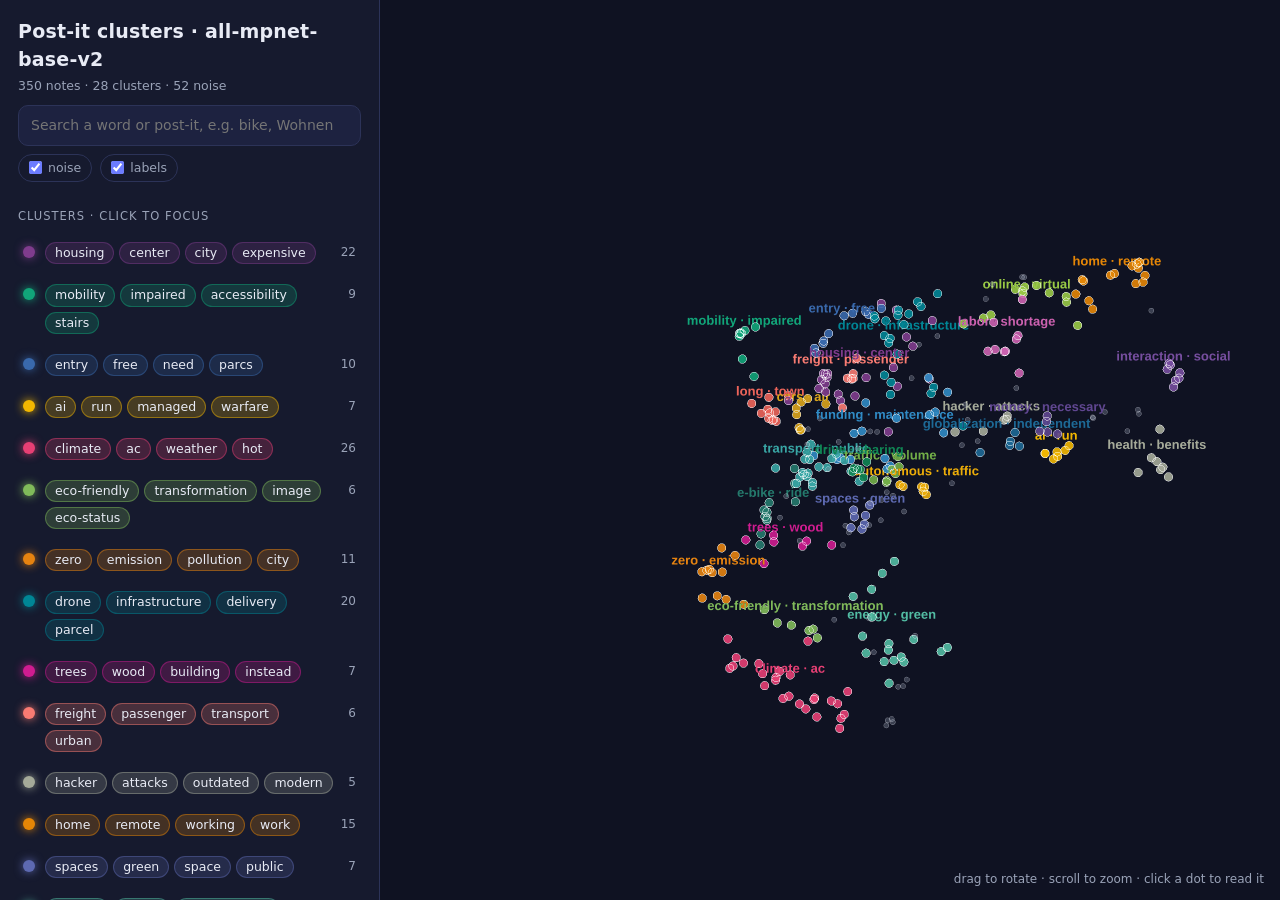
==== commit cdb215de: "Cluster ideas from the hand-edited notes: split post-its at ';' (336 post-its -> 350 ideas) Co-Autho" ====
--- a/data/processed/clusters_all-mpnet-base-v2.html
+++ b/data/processed/clusters_all-mpnet-base-v2.html
@@ -49,7 +49,7 @@
 </style></head>
 <body><div class="app">
 <aside>
-  <header><h1>Post-it clusters · all-mpnet-base-v2</h1><div class="stats">336 notes · 24 clusters · 50 noise</div></header>
+  <header><h1>Post-it clusters · all-mpnet-base-v2</h1><div class="stats">350 notes · 28 clusters · 52 noise</div></header>
   <div class="tools">
     <input type="search" id="q" placeholder="Search a word or post-it, e.g. bike, Wohnen, MA32…">
     <label class="toggle"><input type="checkbox" id="noise" checked> noise</label>
@@ -63,10 +63,10 @@
   </div>
 </aside>
 <main><div>                        <script type="text/javascript">window.PlotlyConfig = {MathJaxConfig: 'local'};</script>
-        <script charset="utf-8" src="https://cdn.plot.ly/plotly-2.35.2.min.js"></script>                <div id="plot" class="plotly-graph-div" style="height:100%; width:100%;"></div>            <script type="text/javascript">                                    window.PLOTLYENV=window.PLOTLYENV || {};                                    if (document.getElementById("plot")) {                    Plotly.newPlot(                        "plot",                        [{"customdata":[["\u003cb\u003eAI\u003c\u002fb\u003e\u003cbr\u003e\u003cspan style='color:#9aa3b8'\u003epost-it UC32 · side U · row C · column 3 · part 2\u003c\u002fspan\u003e\u003cbr\u003e\u003cspan style='color:#9aa3b8'\u003escan 20261007_095256.jpg · note #16 · checked, edited by hand\u003c\u002fspan\u003e"],["\u003cb\u003eno illnesses anymore, AI can detect illnesses\u003c\u002fb\u003e\u003cbr\u003e\u003cspan style='color:#9aa3b8'\u003eoriginal:\u003c\u002fspan\u003e \u003ci\u003ekeine Krankheiten\u003cbr\u003emehr,\u003cbr\u003eKI kann\u003cbr\u003eKrankheiten\u003cbr\u003eerkennen\u003c\u002fi\u003e\u003cbr\u003e\u003cspan style='color:#9aa3b8'\u003epost-it UA41 · side U · row A · column 4 · part 1\u003c\u002fspan\u003e\u003cbr\u003e\u003cspan style='color:#9aa3b8'\u003escan 20261007_095633.jpg · note #46 · checked, edited by hand\u003c\u002fspan\u003e"],["\u003cb\u003eAI\u003c\u002fb\u003e\u003cbr\u003e\u003cspan style='color:#9aa3b8'\u003epost-it UE31 · side U · row E · column 3 · part 1\u003c\u002fspan\u003e\u003cbr\u003e\u003cspan style='color:#9aa3b8'\u003escan 20261007_100505.jpg · note #120 · checked, edited by hand\u003c\u002fspan\u003e"],["\u003cb\u003eAI Managed leads to data centers\u003c\u002fb\u003e\u003cbr\u003e\u003cspan style='color:#9aa3b8'\u003ebefore cleaning:\u003c\u002fspan\u003e AI Managed\u003cbr\u003e-&gt; Datacenters\u003cbr\u003e\u003cspan style='color:#9aa3b8'\u003epost-it MF21 · side M · row F · column 2 · part 1\u003c\u002fspan\u003e\u003cbr\u003e\u003cspan style='color:#9aa3b8'\u003escan 20261007_100551.jpg · note #126 · checked, edited by hand\u003c\u002fspan\u003e"],["\u003cb\u003eIncreasing AI Consumption leads to needs more energy\u003cbr\u003eand hardware to run and maintain this demand\u003c\u002fb\u003e\u003cbr\u003e\u003cspan style='color:#9aa3b8'\u003ebefore cleaning:\u003c\u002fspan\u003e Increasing AI Consumption\u003cbr\u003e→ needs more\u003cbr\u003eenergy and hardware  to run and maintain this damand\u003cbr\u003e\u003cspan style='color:#9aa3b8'\u003epost-it SA12 · side S · row A · column 1 · part 2\u003c\u002fspan\u003e\u003cbr\u003e\u003cspan style='color:#9aa3b8'\u003escan 20261007_100558.jpg · note #127 · checked, edited by hand\u003c\u002fspan\u003e"],["\u003cb\u003eAI warfare demands huge computational cycles\u003c\u002fb\u003e\u003cbr\u003e\u003cspan style='color:#9aa3b8'\u003epost-it SF41 · side S · row F · column 4 · part 1\u003c\u002fspan\u003e\u003cbr\u003e\u003cspan style='color:#9aa3b8'\u003escan 20261007_100639.jpg · note #133 · checked, edited by hand\u003c\u002fspan\u003e"],["\u003cb\u003elifestyle: usage of AI for everything\u003c\u002fb\u003e\u003cbr\u003e\u003cspan style='color:#9aa3b8'\u003ebefore cleaning:\u003c\u002fspan\u003e livestyle\u003cbr\u003e-&gt; usage of AI for everything\u003cbr\u003e\u003cspan style='color:#9aa3b8'\u003epost-it SD12 · side S · row D · column 1 · part 2\u003c\u002fspan\u003e\u003cbr\u003e\u003cspan style='color:#9aa3b8'\u003escan 20261007_101540.jpg · note #219 · checked, edited by hand\u003c\u002fspan\u003e"]],"hovertemplate":"%{customdata[0]}\u003cextra\u003ecluster 0\u003c\u002fextra\u003e","marker":{"color":"rgb(127, 60, 141)","line":{"color":"rgba(255,255,255,0.5)","width":0.5},"opacity":0.9,"size":5},"mode":"markers","x":[8.312845,8.373007,8.311055,8.244215,8.335277,8.354721,8.379429],"y":[-5.215517,-5.148824,-5.217547,-5.206553,-5.1680264,-5.2682834,-5.1397696],"z":[1.2265137,1.2266521,1.2167975,1.0673556,1.1669805,1.275443,1.269238],"type":"scatter3d"},{"customdata":[["\u003cb\u003emore funding for Accessibility\u003c\u002fb\u003e\u003cbr\u003e\u003cspan style='color:#9aa3b8'\u003eoriginal:\u003c\u002fspan\u003e \u003ci\u003emehr Förderung für\u003cbr\u003e↓\u003cbr\u003eBarrierefreiheit\u003c\u002fi\u003e\u003cbr\u003e\u003cspan style='color:#9aa3b8'\u003ebefore cleaning:\u003c\u002fspan\u003e more funding for\u003cbr\u003e↓\u003cbr\u003eAccessibility\u003cbr\u003e\u003cspan style='color:#9aa3b8'\u003epost-it UC21 · side U · row C · column 2 · part 1\u003c\u002fspan\u003e\u003cbr\u003e\u003cspan style='color:#9aa3b8'\u003escan 20261007_100029.jpg · note #75 · checked, edited by hand\u003c\u002fspan\u003e"],["\u003cb\u003emobility impaired people who can&#x27;t walk on all\u003cbr\u003esurfaces\u003c\u002fb\u003e\u003cbr\u003e\u003cspan style='color:#9aa3b8'\u003ebefore cleaning:\u003c\u002fspan\u003e mobility impared\u003cbr\u003epeople who can&#x27;t walk\u003cbr\u003eon all surfaces\u003cbr\u003e\u003cspan style='color:#9aa3b8'\u003epost-it ME31 · side M · row E · column 3 · part 1\u003c\u002fspan\u003e\u003cbr\u003e\u003cspan style='color:#9aa3b8'\u003escan 20261007_101325.jpg · note #197 · checked, edited by hand\u003c\u002fspan\u003e"],["\u003cb\u003emobility impaired people\u003c\u002fb\u003e\u003cbr\u003e\u003cspan style='color:#9aa3b8'\u003epost-it MC32 · side M · row C · column 3 · part 2\u003c\u002fspan\u003e\u003cbr\u003e\u003cspan style='color:#9aa3b8'\u003escan 20261007_101418.jpg · note #206 · checked, edited by hand\u003c\u002fspan\u003e"],["\u003cb\u003ewithout stairs (accessible with e.g. elevators)\u003c\u002fb\u003e\u003cbr\u003e\u003cspan style='color:#9aa3b8'\u003ebefore cleaning:\u003c\u002fspan\u003e without staires\u003cbr\u003e(accessible with\u003cbr\u003ee.g. elevators)\u003cbr\u003e\u003cspan style='color:#9aa3b8'\u003epost-it UC11 · side U · row C · column 1 · part 1\u003c\u002fspan\u003e\u003cbr\u003e\u003cspan style='color:#9aa3b8'\u003escan 20261007_101525.jpg · note #217 · checked, edited by hand\u003c\u002fspan\u003e"],["\u003cb\u003elimited accessibility\u003c\u002fb\u003e\u003cbr\u003e\u003cspan style='color:#9aa3b8'\u003epost-it MD12 · side M · row D · column 1 · part 2\u003c\u002fspan\u003e\u003cbr\u003e\u003cspan style='color:#9aa3b8'\u003escan 20261007_101638.jpg · note #229 · checked\u003c\u002fspan\u003e"],["\u003cb\u003einclusive (accessible for everyone)\u003c\u002fb\u003e\u003cbr\u003e\u003cspan style='color:#9aa3b8'\u003epost-it MD31 · side M · row D · column 3 · part 1\u003c\u002fspan\u003e\u003cbr\u003e\u003cspan style='color:#9aa3b8'\u003escan 20261007_101741.jpg · note #239 · checked, edited by hand\u003c\u002fspan\u003e"],["\u003cb\u003eaccessible without degree\u003c\u002fb\u003e\u003cbr\u003e\u003cspan style='color:#9aa3b8'\u003epost-it UC31 · side U · row C · column 3 · part 1\u003c\u002fspan\u003e\u003cbr\u003e\u003cspan style='color:#9aa3b8'\u003escan 20261007_101747.jpg · note #240 · checked, edited by hand\u003c\u002fspan\u003e"],["\u003cb\u003emobility impaired\u003c\u002fb\u003e\u003cbr\u003e\u003cspan style='color:#9aa3b8'\u003epost-it MC42 · side M · row C · column 4 · part 2\u003c\u002fspan\u003e\u003cbr\u003e\u003cspan style='color:#9aa3b8'\u003escan 20261007_101839.jpg · note #249 · checked, edited by hand\u003c\u002fspan\u003e"],["\u003cb\u003eBuild with a lot of stairs (accessibility)\u003c\u002fb\u003e\u003cbr\u003e\u003cspan style='color:#9aa3b8'\u003epost-it SC52 · side S · row C · column 5 · part 2\u003c\u002fspan\u003e\u003cbr\u003e\u003cspan style='color:#9aa3b8'\u003escan 20261007_101936.jpg · note #260 · checked, edited by hand\u003c\u002fspan\u003e"]],"hovertemplate":"%{customdata[0]}\u003cextra\u003ecluster 1\u003c\u002fextra\u003e","marker":{"color":"rgb(17, 165, 121)","line":{"color":"rgba(255,255,255,0.5)","width":0.5},"opacity":0.9,"size":5},"mode":"markers","x":[6.6830974,6.5058565,6.5121675,6.7652974,6.626901,6.53672,6.5893393,6.5517554,6.670749],"y":[-3.3520973,-3.4177012,-3.399046,-3.6681943,-3.2730114,-3.2753396,-3.3108819,-3.346444,-3.5578604],"z":[-0.41670763,-0.5453455,-0.49448785,-0.76922464,-0.406513,-0.50197613,-0.3285888,-0.45997718,-0.6699365],"type":"scatter3d"},{"customdata":[["\u003cb\u003eShared desk leads to less identification\u003c\u002fb\u003e\u003cbr\u003e\u003cspan style='color:#9aa3b8'\u003ebefore cleaning:\u003c\u002fspan\u003e Shared\u003cbr\u003edesle\u003cbr\u003e-&gt; less identification\u003cbr\u003e\u003cspan style='color:#9aa3b8'\u003epost-it UA31 · side U · row A · column 3 · part 1\u003c\u002fspan\u003e\u003cbr\u003e\u003cspan style='color:#9aa3b8'\u003escan 20261007_095244.jpg · note #14 · checked, edited by hand\u003c\u002fspan\u003e"],["\u003cb\u003eLive more remote Working from home, Delivery\u003cbr\u003eservices, Online shopping\u003c\u002fb\u003e\u003cbr\u003e\u003cspan style='color:#9aa3b8'\u003eoriginal:\u003c\u002fspan\u003e \u003ci\u003eLeben mehr\u003cbr\u003e&quot;remote&quot;\u003cbr\u003eHomeoffice,\u003cbr\u003eLieferdienste,\u003cbr\u003eOnlineshopping\u003c\u002fi\u003e\u003cbr\u003e\u003cspan style='color:#9aa3b8'\u003ebefore cleaning:\u003c\u002fspan\u003e Live more\u003cbr\u003e&quot;remote&quot;\u003cbr\u003eWorking from home,\u003cbr\u003eDelivery services,\u003cbr\u003eOnline shopping\u003cbr\u003e\u003cspan style='color:#9aa3b8'\u003epost-it UA12 · side U · row A · column 1 · part 2\u003c\u002fspan\u003e\u003cbr\u003e\u003cspan style='color:#9aa3b8'\u003escan 20261007_095350.jpg · note #23 · checked, edited by hand\u003c\u002fspan\u003e"],["\u003cb\u003eLive more Remote Working from home\u003c\u002fb\u003e\u003cbr\u003e\u003cspan style='color:#9aa3b8'\u003eoriginal:\u003c\u002fspan\u003e \u003ci\u003eLeben mehr\u003cbr\u003e&quot;remote&quot;\u003cbr\u003eHomeoffice\u003c\u002fi\u003e\u003cbr\u003e\u003cspan style='color:#9aa3b8'\u003ebefore cleaning:\u003c\u002fspan\u003e Live more\u003cbr\u003e&quot;Remote&quot;\u003cbr\u003eWorking from home\u003cbr\u003e\u003cspan style='color:#9aa3b8'\u003epost-it UA31 · side U · row A · column 3 · part 1\u003c\u002fspan\u003e\u003cbr\u003e\u003cspan style='color:#9aa3b8'\u003escan 20261007_095448.jpg · note #31 · checked, edited by hand\u003c\u002fspan\u003e"],["\u003cb\u003elocal production more in focus\u003c\u002fb\u003e\u003cbr\u003e\u003cspan style='color:#9aa3b8'\u003eoriginal:\u003c\u002fspan\u003e \u003ci\u003elokale\u003cbr\u003eProduktion\u003cbr\u003emehr im\u003cbr\u003eFokus\u003c\u002fi\u003e\u003cbr\u003e\u003cspan style='color:#9aa3b8'\u003epost-it SA31 · side S · row A · column 3 · part 1\u003c\u002fspan\u003e\u003cbr\u003e\u003cspan style='color:#9aa3b8'\u003escan 20261007_095707.jpg · note #51 · checked, edited by hand\u003c\u002fspan\u003e"],["\u003cb\u003ehome office\u003c\u002fb\u003e\u003cbr\u003e\u003cspan style='color:#9aa3b8'\u003ebefore cleaning:\u003c\u002fspan\u003e homeoffice\u003cbr\u003e\u003cspan style='color:#9aa3b8'\u003epost-it MA31 · side M · row A · column 3 · part 1\u003c\u002fspan\u003e\u003cbr\u003e\u003cspan style='color:#9aa3b8'\u003escan 20261007_095741.jpg · note #56 · checked, edited by hand\u003c\u002fspan\u003e"],["\u003cb\u003eLiving more remotely Working from home, Delivery\u003cbr\u003eservices, Online shopping\u003c\u002fb\u003e\u003cbr\u003e\u003cspan style='color:#9aa3b8'\u003eoriginal:\u003c\u002fspan\u003e \u003ci\u003eLeben mehr\u003cbr\u003e&quot;remote&quot;\u003cbr\u003eHomeoffice,\u003cbr\u003eLieferdienste,\u003cbr\u003eOnline shopping\u003c\u002fi\u003e\u003cbr\u003e\u003cspan style='color:#9aa3b8'\u003ebefore cleaning:\u003c\u002fspan\u003e Living more\u003cbr\u003e“remotely”\u003cbr\u003eWorking from home,\u003cbr\u003eDelivery services,\u003cbr\u003eOnline shopping\u003cbr\u003e\u003cspan style='color:#9aa3b8'\u003epost-it UA11 · side U · row A · column 1 · part 1\u003c\u002fspan\u003e\u003cbr\u003e\u003cspan style='color:#9aa3b8'\u003escan 20261007_100047.jpg · note #78 · checked, edited by hand\u003c\u002fspan\u003e"],["\u003cb\u003eBlending work and living leads to more walking\u003c\u002fb\u003e\u003cbr\u003e\u003cspan style='color:#9aa3b8'\u003eoriginal:\u003c\u002fspan\u003e \u003ci\u003eVermischung\u003cbr\u003evon Arbeit &amp;\u003cbr\u003ewohnen -&gt; mehr wege zu Fuß\u003c\u002fi\u003e\u003cbr\u003e\u003cspan style='color:#9aa3b8'\u003ebefore cleaning:\u003c\u002fspan\u003e Blending\u003cbr\u003ework and\u003cbr\u003eliving -&gt; more walking\u003cbr\u003e\u003cspan style='color:#9aa3b8'\u003epost-it SA21 · side S · row A · column 2 · part 1\u003c\u002fspan\u003e\u003cbr\u003e\u003cspan style='color:#9aa3b8'\u003escan 20261007_100100.jpg · note #80 · checked, edited by hand\u003c\u002fspan\u003e"],["\u003cb\u003eStrong separation of workplace and home\u003c\u002fb\u003e\u003cbr\u003e\u003cspan style='color:#9aa3b8'\u003eoriginal:\u003c\u002fspan\u003e \u003ci\u003eStarke\u003cbr\u003eTrennung von\u003cbr\u003eArbeitsplatz &amp;\u003cbr\u003eWohnung\u003c\u002fi\u003e\u003cbr\u003e\u003cspan style='color:#9aa3b8'\u003ebefore cleaning:\u003c\u002fspan\u003e Clear\u003cbr\u003eseparation of\u003cbr\u003eworkplace &amp;\u003cbr\u003ehome\u003cbr\u003e\u003cspan style='color:#9aa3b8'\u003epost-it UF31 · side U · row F · column 3 · part 1\u003c\u002fspan\u003e\u003cbr\u003e\u003cspan style='color:#9aa3b8'\u003escan 20261007_100106.jpg · note #81 · checked, edited by hand\u003c\u002fspan\u003e"],["\u003cb\u003eRemote work\u003c\u002fb\u003e\u003cbr\u003e\u003cspan style='color:#9aa3b8'\u003epost-it MC31 · side M · row C · column 3 · part 1\u003c\u002fspan\u003e\u003cbr\u003e\u003cspan style='color:#9aa3b8'\u003escan 20261007_100326.jpg · note #104 · checked, edited by hand\u003c\u002fspan\u003e"],["\u003cb\u003eTelework\u003c\u002fb\u003e\u003cbr\u003e\u003cspan style='color:#9aa3b8'\u003epost-it UB11 · side U · row B · column 1 · part 1\u003c\u002fspan\u003e\u003cbr\u003e\u003cspan style='color:#9aa3b8'\u003escan 20261007_100725.jpg · note #140 · checked, edited by hand\u003c\u002fspan\u003e"],["\u003cb\u003eTelemedicine\u003c\u002fb\u003e\u003cbr\u003e\u003cspan style='color:#9aa3b8'\u003eoriginal:\u003c\u002fspan\u003e \u003ci\u003eTelemedizine\u003c\u002fi\u003e\u003cbr\u003e\u003cspan style='color:#9aa3b8'\u003epost-it UC41 · side U · row C · column 4 · part 1\u003c\u002fspan\u003e\u003cbr\u003e\u003cspan style='color:#9aa3b8'\u003escan 20261007_100751.jpg · note #144 · checked, edited by hand\u003c\u002fspan\u003e"],["\u003cb\u003eDeveloping remote areas leads to separation of work\u003cbr\u003eand house\u003c\u002fb\u003e\u003cbr\u003e\u003cspan style='color:#9aa3b8'\u003ebefore cleaning:\u003c\u002fspan\u003e Developing remote\u003cbr\u003eareas\u003cbr\u003e-&gt; separation work\u002fhouse\u003cbr\u003e\u003cspan style='color:#9aa3b8'\u003epost-it MF51 · side M · row F · column 5 · part 1\u003c\u002fspan\u003e\u003cbr\u003e\u003cspan style='color:#9aa3b8'\u003escan 20261007_100918.jpg · note #158 · checked, edited by hand\u003c\u002fspan\u003e"],["\u003cb\u003eTelemedicine\u003c\u002fb\u003e\u003cbr\u003e\u003cspan style='color:#9aa3b8'\u003eoriginal:\u003c\u002fspan\u003e \u003ci\u003eTelemedizine\u003c\u002fi\u003e\u003cbr\u003e\u003cspan style='color:#9aa3b8'\u003epost-it UC41 · side U · row C · column 4 · part 1\u003c\u002fspan\u003e\u003cbr\u003e\u003cspan style='color:#9aa3b8'\u003escan 20261007_101039.jpg · note #171 · checked, edited by hand\u003c\u002fspan\u003e"],["\u003cb\u003eHome office\u003c\u002fb\u003e\u003cbr\u003e\u003cspan style='color:#9aa3b8'\u003ebefore cleaning:\u003c\u002fspan\u003e Homeoffice\u003cbr\u003e\u003cspan style='color:#9aa3b8'\u003epost-it UB31 · side U · row B · column 3 · part 1\u003c\u002fspan\u003e\u003cbr\u003e\u003cspan style='color:#9aa3b8'\u003escan 20261007_101250.jpg · note #193 · checked, edited by hand\u003c\u002fspan\u003e"],["\u003cb\u003eIndustry in Centers\u003c\u002fb\u003e\u003cbr\u003e\u003cspan style='color:#9aa3b8'\u003ebefore cleaning:\u003c\u002fspan\u003e - Industry\u003cbr\u003ein Centers\u003cbr\u003e\u003cspan style='color:#9aa3b8'\u003epost-it UF51 · side U · row F · column 5 · part 1\u003c\u002fspan\u003e\u003cbr\u003e\u003cspan style='color:#9aa3b8'\u003escan 20261007_101443.jpg · note #210 · checked, edited by hand\u003c\u002fspan\u003e"],["\u003cb\u003eRemote work\u003c\u002fb\u003e\u003cbr\u003e\u003cspan style='color:#9aa3b8'\u003epost-it UB31 · side U · row B · column 3 · part 1\u003c\u002fspan\u003e\u003cbr\u003e\u003cspan style='color:#9aa3b8'\u003escan 20261007_101645.jpg · note #230 · checked\u003c\u002fspan\u003e"],["\u003cb\u003eworking more, less time at home\u003c\u002fb\u003e\u003cbr\u003e\u003cspan style='color:#9aa3b8'\u003ebefore cleaning:\u003c\u002fspan\u003e working move,\u003cbr\u003eless time at home\u003cbr\u003e\u003cspan style='color:#9aa3b8'\u003epost-it UA11 · side U · row A · column 1 · part 1\u003c\u002fspan\u003e\u003cbr\u003e\u003cspan style='color:#9aa3b8'\u003escan 20261007_101754.jpg · note #241 · checked, edited by hand\u003c\u002fspan\u003e"],["\u003cb\u003eGoing back to Heavy industrial instead of offices\u003c\u002fb\u003e\u003cbr\u003e\u003cspan style='color:#9aa3b8'\u003epost-it MF31 · side M · row F · column 3 · part 1\u003c\u002fspan\u003e\u003cbr\u003e\u003cspan style='color:#9aa3b8'\u003escan 20261007_101801.jpg · note #242 · checked, edited by hand\u003c\u002fspan\u003e"],["\u003cb\u003eMix use leads to local production\u003c\u002fb\u003e\u003cbr\u003e\u003cspan style='color:#9aa3b8'\u003ebefore cleaning:\u003c\u002fspan\u003e Mix use\u003cbr\u003e -&gt; local\u003cbr\u003e    production\u003cbr\u003e\u003cspan style='color:#9aa3b8'\u003epost-it MA51 · side M · row A · column 5 · part 1\u003c\u002fspan\u003e\u003cbr\u003e\u003cspan style='color:#9aa3b8'\u003escan 20261007_101959.jpg · note #264 · checked, edited by hand\u003c\u002fspan\u003e"]],"hovertemplate":"%{customdata[0]}\u003cextra\u003ecluster 2\u003c\u002fextra\u003e","marker":{"color":"rgb(57, 105, 172)","line":{"color":"rgba(255,255,255,0.5)","width":0.5},"opacity":0.9,"size":5},"mode":"markers","x":[9.276562,9.456354,9.56829,9.347449,9.671532,9.404211,9.329928,9.520063,9.669948,9.652314,9.552574,9.473349,9.583775,9.657818,9.184808,9.668135,9.464735,9.203542,9.396282],"y":[-3.0920956,-3.8525627,-3.7900963,-3.7826428,-3.7373328,-3.7707074,-3.41978,-3.5301445,-3.8354278,-3.9314458,-4.1734843,-3.6350152,-4.1141033,-3.6857,-3.8099859,-3.8648348,-3.519047,-3.8274932,-3.684036],"z":[0.5220337,0.8914122,0.881884,0.2198336,0.74337554,0.8558523,0.80163157,0.7160596,0.89014846,0.95414305,0.9849201,0.6519135,0.9598808,0.74150413,-0.07378059,0.9062328,0.8046855,0.59538984,0.16298807],"type":"scatter3d"},{"customdata":[["\u003cb\u003ePlants from Southern Europe\u003c\u002fb\u003e\u003cbr\u003e\u003cspan style='color:#9aa3b8'\u003eoriginal:\u003c\u002fspan\u003e \u003ci\u003ePflanzen aus\u003cbr\u003eSüdeuropa\u003c\u002fi\u003e\u003cbr\u003e\u003cspan style='color:#9aa3b8'\u003epost-it SE42 · side S · row E · column 4 · part 2\u003c\u002fspan\u003e\u003cbr\u003e\u003cspan style='color:#9aa3b8'\u003escan 20261007_095108.jpg · note #1 · checked\u003c\u002fspan\u003e"],["\u003cb\u003eGreen spaces; Public transport connections\u003c\u002fb\u003e\u003cbr\u003e\u003cspan style='color:#9aa3b8'\u003eoriginal:\u003c\u002fspan\u003e \u003ci\u003eGruenflaechen\u003cbr\u003e- OEPNV Anbindung\u003c\u002fi\u003e\u003cbr\u003e\u003cspan style='color:#9aa3b8'\u003ebefore cleaning:\u003c\u002fspan\u003e Green spaces\u003cbr\u003e- Public transport connections\u003cbr\u003e\u003cspan style='color:#9aa3b8'\u003epost-it UF42 · side U · row F · column 4 · part 2\u003c\u002fspan\u003e\u003cbr\u003e\u003cspan style='color:#9aa3b8'\u003escan 20261007_095405.jpg · note #25 · checked, edited by hand\u003c\u002fspan\u003e"],["\u003cb\u003eGreen spaces\u003c\u002fb\u003e\u003cbr\u003e\u003cspan style='color:#9aa3b8'\u003eoriginal:\u003c\u002fspan\u003e \u003ci\u003eGrünflächen\u003c\u002fi\u003e\u003cbr\u003e\u003cspan style='color:#9aa3b8'\u003epost-it UF52 · side U · row F · column 5 · part 2\u003c\u002fspan\u003e\u003cbr\u003e\u003cspan style='color:#9aa3b8'\u003escan 20261007_095551.jpg · note #40 · checked\u003c\u002fspan\u003e"],["\u003cb\u003eFunding for citizens who plant trees\u003c\u002fb\u003e\u003cbr\u003e\u003cspan style='color:#9aa3b8'\u003eoriginal:\u003c\u002fspan\u003e \u003ci\u003eFördermittel für\u003cbr\u003eBürger, die Bäume\u003cbr\u003epflanzen\u003c\u002fi\u003e\u003cbr\u003e\u003cspan style='color:#9aa3b8'\u003epost-it SF42 · side S · row F · column 4 · part 2\u003c\u002fspan\u003e\u003cbr\u003e\u003cspan style='color:#9aa3b8'\u003escan 20261007_095628.jpg · note #45 · checked, edited by hand\u003c\u002fspan\u003e"],["\u003cb\u003eSpace that feels unsafe for women\u003c\u002fb\u003e\u003cbr\u003e\u003cspan style='color:#9aa3b8'\u003eoriginal:\u003c\u002fspan\u003e \u003ci\u003eAngstraum\u003cbr\u003efür Frauen\u003c\u002fi\u003e\u003cbr\u003e\u003cspan style='color:#9aa3b8'\u003ebefore cleaning:\u003c\u002fspan\u003e Anxiety room\u003cbr\u003efor women\u003cbr\u003e\u003cspan style='color:#9aa3b8'\u003epost-it MC12 · side M · row C · column 1 · part 2\u003c\u002fspan\u003e\u003cbr\u003e\u003cspan style='color:#9aa3b8'\u003escan 20261007_100021.jpg · note #74 · checked\u003c\u002fspan\u003e"],["\u003cb\u003eNew climate-resilient building materials are being\u003cbr\u003edeveloped\u003c\u002fb\u003e\u003cbr\u003e\u003cspan style='color:#9aa3b8'\u003eoriginal:\u003c\u002fspan\u003e \u003ci\u003eNeue\u003cbr\u003eKlimaresiliente\u003cbr\u003eBaustoffe\u003cbr\u003ewerden entwickelt\u003c\u002fi\u003e\u003cbr\u003e\u003cspan style='color:#9aa3b8'\u003epost-it UE12 · side U · row E · column 1 · part 2\u003c\u002fspan\u003e\u003cbr\u003e\u003cspan style='color:#9aa3b8'\u003escan 20261007_100117.jpg · note #83 · checked, edited by hand\u003c\u002fspan\u003e"],["\u003cb\u003eEco-friendly public spaces and Eco-friendly mindset\u003cbr\u003efrom everyone\u003c\u002fb\u003e\u003cbr\u003e\u003cspan style='color:#9aa3b8'\u003ebefore cleaning:\u003c\u002fspan\u003e Eco-friendly public spaces\u003cbr\u003e+ Eco-friendly mindset\u003cbr\u003efrom everyone\u003cbr\u003e\u003cspan style='color:#9aa3b8'\u003epost-it UD21 · side U · row D · column 2 · part 1\u003c\u002fspan\u003e\u003cbr\u003e\u003cspan style='color:#9aa3b8'\u003escan 20261007_101108.jpg · note #176 · checked, edited by hand\u003c\u002fspan\u003e"],["\u003cb\u003eLiving in nature is the new accepted life style\u003c\u002fb\u003e\u003cbr\u003e\u003cspan style='color:#9aa3b8'\u003epost-it MD12 · side M · row D · column 1 · part 2\u003c\u002fspan\u003e\u003cbr\u003e\u003cspan style='color:#9aa3b8'\u003escan 20261007_101119.jpg · note #178 · checked, edited by hand\u003c\u002fspan\u003e"],["\u003cb\u003ePublic space is irrelevant because individual houses\u003cbr\u003ewith big open spaces!\u003c\u002fb\u003e\u003cbr\u003e\u003cspan style='color:#9aa3b8'\u003ebefore cleaning:\u003c\u002fspan\u003e Public space is\u003cbr\u003eirrelevant →\u003cbr\u003eindividual houses\u003cbr\u003ewith big open spaces!\u003cbr\u003e\u003cspan style='color:#9aa3b8'\u003epost-it UA21 · side U · row A · column 2 · part 1\u003c\u002fspan\u003e\u003cbr\u003e\u003cspan style='color:#9aa3b8'\u003escan 20261007_101451.jpg · note #211 · checked, edited by hand\u003c\u002fspan\u003e"],["\u003cb\u003eparks\u003c\u002fb\u003e\u003cbr\u003e\u003cspan style='color:#9aa3b8'\u003epost-it UF22 · side U · row F · column 2 · part 2\u003c\u002fspan\u003e\u003cbr\u003e\u003cspan style='color:#9aa3b8'\u003escan 20261007_101534.jpg · note #218 · checked, edited by hand\u003c\u002fspan\u003e"],["\u003cb\u003ePlanting trees\u003c\u002fb\u003e\u003cbr\u003e\u003cspan style='color:#9aa3b8'\u003epost-it UF22 · side U · row F · column 2 · part 2\u003c\u002fspan\u003e\u003cbr\u003e\u003cspan style='color:#9aa3b8'\u003escan 20261007_102015.jpg · note #267 · checked\u003c\u002fspan\u003e"],["\u003cb\u003eto save Nature reserves\u003c\u002fb\u003e\u003cbr\u003e\u003cspan style='color:#9aa3b8'\u003ebefore cleaning:\u003c\u002fspan\u003e to safe\u003cbr\u003eNature reserves\u003cbr\u003e\u003cspan style='color:#9aa3b8'\u003epost-it SB52 · side S · row B · column 5 · part 2\u003c\u002fspan\u003e\u003cbr\u003e\u003cspan style='color:#9aa3b8'\u003escan 20261007_102033.jpg · note #269 · checked, edited by hand\u003c\u002fspan\u003e"],["\u003cb\u003egreen policy, new leads to a public space needs to\u003cbr\u003ebe built there\u003c\u002fb\u003e\u003cbr\u003e\u003cspan style='color:#9aa3b8'\u003eoriginal:\u003c\u002fspan\u003e \u003ci\u003egreen policy\u003cbr\u003e-&gt;new\u003cbr\u003e-&gt; da muss ein public space hin\u003c\u002fi\u003e\u003cbr\u003e\u003cspan style='color:#9aa3b8'\u003ebefore cleaning:\u003c\u002fspan\u003e green policy\u003cbr\u003e-&gt;new\u003cbr\u003e-&gt;a public space needs to be built there\u003cbr\u003e\u003cspan style='color:#9aa3b8'\u003epost-it UB21 · side U · row B · column 2 · part 1\u003c\u002fspan\u003e\u003cbr\u003e\u003cspan style='color:#9aa3b8'\u003escan 20261007_102104.jpg · note #275 · checked, edited by hand\u003c\u002fspan\u003e"],["\u003cb\u003eMore use of Natural Resource in Construction wood\u003cbr\u003einstead of cement\u003c\u002fb\u003e\u003cbr\u003e\u003cspan style='color:#9aa3b8'\u003epost-it MF22 · side M · row F · column 2 · part 2\u003c\u002fspan\u003e\u003cbr\u003e\u003cspan style='color:#9aa3b8'\u003escan 20261007_102202.jpg · note #286 · checked, edited by hand\u003c\u002fspan\u003e"],["\u003cb\u003eTrees leads to shadows when warm\u003c\u002fb\u003e\u003cbr\u003e\u003cspan style='color:#9aa3b8'\u003ebefore cleaning:\u003c\u002fspan\u003e Trees\u003cbr\u003e-&gt; shadows when warm\u003cbr\u003e\u003cspan style='color:#9aa3b8'\u003epost-it UC21 · side U · row C · column 2 · part 1\u003c\u002fspan\u003e\u003cbr\u003e\u003cspan style='color:#9aa3b8'\u003escan 20261007_102235.jpg · note #291 · checked, edited by hand\u003c\u002fspan\u003e"],["\u003cb\u003eBack to wood based Building instead of Concrete\u003c\u002fb\u003e\u003cbr\u003e\u003cspan style='color:#9aa3b8'\u003ebefore cleaning:\u003c\u002fspan\u003e Back to wood based\u003cbr\u003eBuilding instead of\u003cbr\u003eConcret\u003cbr\u003e\u003cspan style='color:#9aa3b8'\u003epost-it MF12 · side M · row F · column 1 · part 2\u003c\u002fspan\u003e\u003cbr\u003e\u003cspan style='color:#9aa3b8'\u003escan 20261007_102358.jpg · note #306 · checked, edited by hand\u003c\u002fspan\u003e"]],"hovertemplate":"%{customdata[0]}\u003cextra\u003ecluster 3\u003c\u002fextra\u003e","marker":{"color":"rgb(242, 183, 1)","line":{"color":"rgba(255,255,255,0.5)","width":0.5},"opacity":0.9,"size":5},"mode":"markers","x":[8.537447,8.8870945,8.90541,8.959129,8.635117,8.911557,9.068578,9.146916,8.661193,9.0027075,8.88422,9.123096,9.039223,8.961564,8.620184,8.949387],"y":[-3.8154447,-4.0564637,-4.0056696,-4.0693836,-3.957855,-3.9339821,-4.244122,-4.03697,-3.8000116,-3.880767,-4.0050664,-3.877451,-3.9125562,-3.8419492,-4.1200924,-3.8406444],"z":[-1.8227909,-1.6479603,-1.7322408,-2.121708,-1.5951651,-2.530441,-1.8969048,-1.9411509,-1.5446979,-1.4733455,-2.2058759,-1.8480524,-1.750862,-2.3720481,-2.4547293,-2.3443594],"type":"scatter3d"},{"customdata":[["\u003cb\u003echeaper house In some region and expensive elsewhere\u003c\u002fb\u003e\u003cbr\u003e\u003cspan style='color:#9aa3b8'\u003ebefore cleaning:\u003c\u002fspan\u003e → cheaper house\u003cbr\u003eIn some region\u003cbr\u003eand expensive elsewhere\u003cbr\u003e\u003cspan style='color:#9aa3b8'\u003epost-it MB22 · side M · row B · column 2 · part 2\u003c\u002fspan\u003e\u003cbr\u003e\u003cspan style='color:#9aa3b8'\u003escan 20261007_095203.jpg · note #8 · checked, edited by hand\u003c\u002fspan\u003e"],["\u003cb\u003eUrban densification leads to Urban space must be\u003cbr\u003eused for housing (e.g., due to overpopulation) leads\u003cbr\u003eto Public space must be limited\u003c\u002fb\u003e\u003cbr\u003e\u003cspan style='color:#9aa3b8'\u003eoriginal:\u003c\u002fspan\u003e \u003ci\u003eNachverdichtung\u003cbr\u003e→ Raum in der Stadt\u003cbr\u003emuss (z.B. Über\u003cbr\u003ebevoelkerung) für Wartung\u003cbr\u003egenutzt werden\u003cbr\u003e→ Public Space muss\u003cbr\u003elimitiert werden\u003c\u002fi\u003e\u003cbr\u003e\u003cspan style='color:#9aa3b8'\u003ebefore cleaning:\u003c\u002fspan\u003e Urban densification\u003cbr\u003e→ Urban space\u003cbr\u003emust be used for maintenance\u003cbr\u003e(e.g., due to overpopulation)\u003cbr\u003e→ Public space must\u003cbr\u003ebe limited\u003cbr\u003e\u003cspan style='color:#9aa3b8'\u003epost-it UB22 · side U · row B · column 2 · part 2\u003c\u002fspan\u003e\u003cbr\u003e\u003cspan style='color:#9aa3b8'\u003escan 20261007_095334.jpg · note #21 · checked, edited by hand\u003c\u002fspan\u003e"],["\u003cb\u003eSingle-family homes will remain or become the\u003cbr\u003eStandard\u003c\u002fb\u003e\u003cbr\u003e\u003cspan style='color:#9aa3b8'\u003eoriginal:\u003c\u002fspan\u003e \u003ci\u003eEinfamilienhäuser\u003cbr\u003ebleiben \u002f werden die\u003cbr\u003eNorn\u003c\u002fi\u003e\u003cbr\u003e\u003cspan style='color:#9aa3b8'\u003ebefore cleaning:\u003c\u002fspan\u003e Single-family homes\u003cbr\u003ewill remain the\u003cbr\u003eStandard\u003cbr\u003e\u003cspan style='color:#9aa3b8'\u003epost-it UF11 · side U · row F · column 1 · part 1\u003c\u002fspan\u003e\u003cbr\u003e\u003cspan style='color:#9aa3b8'\u003escan 20261007_095430.jpg · note #29 · checked, edited by hand\u003c\u002fspan\u003e"],["\u003cb\u003eHouses are expensive leads to Exclusive!\u003c\u002fb\u003e\u003cbr\u003e\u003cspan style='color:#9aa3b8'\u003ebefore cleaning:\u003c\u002fspan\u003e Houses are expensive\u003cbr\u003e↓\u003cbr\u003eExclusive!\u003cbr\u003e\u003cspan style='color:#9aa3b8'\u003epost-it UC12 · side U · row C · column 1 · part 2\u003c\u002fspan\u003e\u003cbr\u003e\u003cspan style='color:#9aa3b8'\u003escan 20261007_095810.jpg · note #59 · checked, edited by hand\u003c\u002fspan\u003e"],["\u003cb\u003eClaude ban because (Electricity, water, Land use)\u003c\u002fb\u003e\u003cbr\u003e\u003cspan style='color:#9aa3b8'\u003eoriginal:\u003c\u002fspan\u003e \u003ci\u003eClaude-verbot\u003cbr\u003e↓\u003cbr\u003e(Strom, Wasser,\u003cbr\u003eLand-Use)\u003c\u002fi\u003e\u003cbr\u003e\u003cspan style='color:#9aa3b8'\u003ebefore cleaning:\u003c\u002fspan\u003e Claude ban\u003cbr\u003e↓\u003cbr\u003e(Electricity, water,\u003cbr\u003eLand use)\u003cbr\u003e\u003cspan style='color:#9aa3b8'\u003epost-it UF32 · side U · row F · column 3 · part 2\u003c\u002fspan\u003e\u003cbr\u003e\u003cspan style='color:#9aa3b8'\u003escan 20261007_100041.jpg · note #77 · checked, edited by hand\u003c\u002fspan\u003e"],["\u003cb\u003efree Housing\u003c\u002fb\u003e\u003cbr\u003e\u003cspan style='color:#9aa3b8'\u003epost-it UC11 · side U · row C · column 1 · part 1\u003c\u002fspan\u003e\u003cbr\u003e\u003cspan style='color:#9aa3b8'\u003escan 20261007_100812.jpg · note #147 · checked, edited by hand\u003c\u002fspan\u003e"],["\u003cb\u003eOpposite of urbanisation is ruralisation\u003c\u002fb\u003e\u003cbr\u003e\u003cspan style='color:#9aa3b8'\u003ebefore cleaning:\u003c\u002fspan\u003e Oppostite of urbanisation\u003cbr\u003e→ ruralisation\u003cbr\u003e\u003cspan style='color:#9aa3b8'\u003epost-it MA21 · side M · row A · column 2 · part 1\u003c\u002fspan\u003e\u003cbr\u003e\u003cspan style='color:#9aa3b8'\u003escan 20261007_100930.jpg · note #160 · checked, edited by hand\u003c\u002fspan\u003e"],["\u003cb\u003ewith good city concepts\u003c\u002fb\u003e\u003cbr\u003e\u003cspan style='color:#9aa3b8'\u003epost-it UB22 · side U · row B · column 2 · part 2\u003c\u002fspan\u003e\u003cbr\u003e\u003cspan style='color:#9aa3b8'\u003escan 20261007_101125.jpg · note #179 · checked, edited by hand\u003c\u002fspan\u003e"],["\u003cb\u003eTiny House\u003c\u002fb\u003e\u003cbr\u003e\u003cspan style='color:#9aa3b8'\u003ebefore cleaning:\u003c\u002fspan\u003e Tiny - House\u003cbr\u003e\u003cspan style='color:#9aa3b8'\u003epost-it UF12 · side U · row F · column 1 · part 2\u003c\u002fspan\u003e\u003cbr\u003e\u003cspan style='color:#9aa3b8'\u003escan 20261007_101424.jpg · note #207 · checked, edited by hand\u003c\u002fspan\u003e"],["\u003cb\u003eDecentral city, many center, distributed center\u003c\u002fb\u003e\u003cbr\u003e\u003cspan style='color:#9aa3b8'\u003ebefore cleaning:\u003c\u002fspan\u003e Decentral city\u003cbr\u003e-&gt; many center\u003cbr\u003e-&gt; distributed center\u003cbr\u003e\u003cspan style='color:#9aa3b8'\u003epost-it UB51 · side U · row B · column 5 · part 1\u003c\u002fspan\u003e\u003cbr\u003e\u003cspan style='color:#9aa3b8'\u003escan 20261007_101507.jpg · note #214 · checked, edited by hand\u003c\u002fspan\u003e"],["\u003cb\u003eMixed land use Workplace and housing close\u003c\u002fb\u003e\u003cbr\u003e\u003cspan style='color:#9aa3b8'\u003ebefore cleaning:\u003c\u002fspan\u003e Mixed Landuse\u003cbr\u003eWorkplace and\u003cbr\u003ehousing close\u003cbr\u003e\u003cspan style='color:#9aa3b8'\u003epost-it MB31 · side M · row B · column 3 · part 1\u003c\u002fspan\u003e\u003cbr\u003e\u003cspan style='color:#9aa3b8'\u003escan 20261007_101513.jpg · note #215 · checked, edited by hand\u003c\u002fspan\u003e"],["\u003cb\u003eGrouping by type Separation of Housing, work,\u003cbr\u003ehospital and school e.g. Education Zones\u003c\u002fb\u003e\u003cbr\u003e\u003cspan style='color:#9aa3b8'\u003ebefore cleaning:\u003c\u002fspan\u003e Grouping by type\u003cbr\u003eSeparation of Housing,\u003cbr\u003ework, hospital and\u003cbr\u003eschool\u003cbr\u003e-&gt; Education Zones\u003cbr\u003e\u003cspan style='color:#9aa3b8'\u003epost-it UB42 · side U · row B · column 4 · part 2\u003c\u002fspan\u003e\u003cbr\u003e\u003cspan style='color:#9aa3b8'\u003escan 20261007_101601.jpg · note #223 · checked, edited by hand\u003c\u002fspan\u003e"],["\u003cb\u003ewith monuments (e.g. Eiffel Tower)\u003c\u002fb\u003e\u003cbr\u003e\u003cspan style='color:#9aa3b8'\u003ebefore cleaning:\u003c\u002fspan\u003e with monuments\u003cbr\u003e(e.g. Eifeltower)\u003cbr\u003e\u003cspan style='color:#9aa3b8'\u003epost-it UD21 · side U · row D · column 2 · part 1\u003c\u002fspan\u003e\u003cbr\u003e\u003cspan style='color:#9aa3b8'\u003escan 20261007_101702.jpg · note #233 · checked, edited by hand\u003c\u002fspan\u003e"],["\u003cb\u003ewith monuments and places of identity\u003c\u002fb\u003e\u003cbr\u003e\u003cspan style='color:#9aa3b8'\u003epost-it UD51 · side U · row D · column 5 · part 1\u003c\u002fspan\u003e\u003cbr\u003e\u003cspan style='color:#9aa3b8'\u003escan 20261007_101822.jpg · note #246 · checked, edited by hand\u003c\u002fspan\u003e"],["\u003cb\u003emore mix land use commercial housing\u003c\u002fb\u003e\u003cbr\u003e\u003cspan style='color:#9aa3b8'\u003ebefore cleaning:\u003c\u002fspan\u003e more mix landuse\u003cbr\u003ecommercial housing\u003cbr\u003e\u003cspan style='color:#9aa3b8'\u003epost-it MA21 · side M · row A · column 2 · part 1\u003c\u002fspan\u003e\u003cbr\u003e\u003cspan style='color:#9aa3b8'\u003escan 20261007_101917.jpg · note #256 · checked, edited by hand\u003c\u002fspan\u003e"],["\u003cb\u003eHistorical City Center\u003c\u002fb\u003e\u003cbr\u003e\u003cspan style='color:#9aa3b8'\u003epost-it UB52 · side U · row B · column 5 · part 2\u003c\u002fspan\u003e\u003cbr\u003e\u003cspan style='color:#9aa3b8'\u003escan 20261007_101921.jpg · note #257 · checked, edited by hand\u003c\u002fspan\u003e"],["\u003cb\u003eVillas or mansions\u003c\u002fb\u003e\u003cbr\u003e\u003cspan style='color:#9aa3b8'\u003ebefore cleaning:\u003c\u002fspan\u003e Villas\u002fmansions\u003cbr\u003e\u003cspan style='color:#9aa3b8'\u003epost-it UF11 · side U · row F · column 1 · part 1\u003c\u002fspan\u003e\u003cbr\u003e\u003cspan style='color:#9aa3b8'\u003escan 20261007_101930.jpg · note #259 · checked, edited by hand\u003c\u002fspan\u003e"],["\u003cb\u003eShared housing concepts\u003c\u002fb\u003e\u003cbr\u003e\u003cspan style='color:#9aa3b8'\u003epost-it UD11 · side U · row D · column 1 · part 1\u003c\u002fspan\u003e\u003cbr\u003e\u003cspan style='color:#9aa3b8'\u003escan 20261007_101949.jpg · note #262 · checked, edited by hand\u003c\u002fspan\u003e"],["\u003cb\u003ePlanning; Political Grouping by x\u003c\u002fb\u003e\u003cbr\u003e\u003cspan style='color:#9aa3b8'\u003ebefore cleaning:\u003c\u002fspan\u003e Planning\u003cbr\u003e-&gt; Political\u003cbr\u003eGrouping by x\u003cbr\u003e\u003cspan style='color:#9aa3b8'\u003epost-it MB12 · side M · row B · column 1 · part 2\u003c\u002fspan\u003e\u003cbr\u003e\u003cspan style='color:#9aa3b8'\u003escan 20261007_102341.jpg · note #303 · checked, edited by hand\u003c\u002fspan\u003e"],["\u003cb\u003ePlanning, Political\u003c\u002fb\u003e\u003cbr\u003e\u003cspan style='color:#9aa3b8'\u003ebefore cleaning:\u003c\u002fspan\u003e Planning\u003cbr\u003e-&gt; Political\u003cbr\u003e\u003cspan style='color:#9aa3b8'\u003epost-it MB32 · side M · row B · column 3 · part 2\u003c\u002fspan\u003e\u003cbr\u003e\u003cspan style='color:#9aa3b8'\u003escan 20261007_102348.jpg · note #304 · checked, edited by hand\u003c\u002fspan\u003e"],["\u003cb\u003esponge city\u003c\u002fb\u003e\u003cbr\u003e\u003cspan style='color:#9aa3b8'\u003epost-it SF52 · side S · row F · column 5 · part 2\u003c\u002fspan\u003e\u003cbr\u003e\u003cspan style='color:#9aa3b8'\u003escan 20261007_102427.jpg · note #312 · checked, edited by hand\u003c\u002fspan\u003e"],["\u003cb\u003eRent Control\u003c\u002fb\u003e\u003cbr\u003e\u003cspan style='color:#9aa3b8'\u003eoriginal:\u003c\u002fspan\u003e \u003ci\u003eMietpreisbremse\u003c\u002fi\u003e\u003cbr\u003e\u003cspan style='color:#9aa3b8'\u003epost-it UE12 · side U · row E · column 1 · part 2\u003c\u002fspan\u003e\u003cbr\u003e\u003cspan style='color:#9aa3b8'\u003escan 20261007_102600.jpg · note #329 · checked, edited by hand\u003c\u002fspan\u003e"]],"hovertemplate":"%{customdata[0]}\u003cextra\u003ecluster 4\u003c\u002fextra\u003e","marker":{"color":"rgb(231, 63, 116)","line":{"color":"rgba(255,255,255,0.5)","width":0.5},"opacity":0.9,"size":5},"mode":"markers","x":[8.239497,8.804133,8.412179,8.27281,8.95845,8.108817,8.711032,9.028836,9.141851,9.211714,8.601294,8.936161,9.076546,9.10371,8.532399,9.216618,8.406025,8.279178,8.91252,9.01154,9.175964,8.152021],"y":[-3.4923248,-3.52587,-3.4636307,-3.4261703,-3.073969,-3.3455176,-3.5403466,-3.4953573,-3.4597251,-3.6896312,-3.5194318,-3.4921172,-3.3948464,-3.5135062,-3.4504898,-3.6340964,-3.485714,-3.3598146,-3.406328,-3.3783324,-3.5246842,-3.3281615],"z":[-1.3923488,-1.1729169,-1.4052529,-1.3750992,-1.1659671,-1.1580423,-1.0186447,-1.0719525,-0.57073146,-0.7385513,-1.2707583,-1.124448,-1.2741749,-1.2046599,-1.3551134,-0.8423458,-1.4418857,-1.2644712,-1.1840503,-1.1871549,-0.7345912,-1.1827285],"type":"scatter3d"},{"customdata":[["\u003cb\u003eClimate warming leads to Houses too hot\u003c\u002fb\u003e\u003cbr\u003e\u003cspan style='color:#9aa3b8'\u003eoriginal:\u003c\u002fspan\u003e \u003ci\u003eKlimaerwärmung\u003cbr\u003e↳ Häuser zu „heiß“\u003c\u002fi\u003e\u003cbr\u003e\u003cspan style='color:#9aa3b8'\u003ebefore cleaning:\u003c\u002fspan\u003e Climate warming\u003cbr\u003e↳ Houses too “hot”\u003cbr\u003e\u003cspan style='color:#9aa3b8'\u003epost-it UA22 · side U · row A · column 2 · part 2\u003c\u002fspan\u003e\u003cbr\u003e\u003cspan style='color:#9aa3b8'\u003escan 20261007_095722.jpg · note #53 · checked\u003c\u002fspan\u003e"],["\u003cb\u003eWater scarcity\u003c\u002fb\u003e\u003cbr\u003e\u003cspan style='color:#9aa3b8'\u003eoriginal:\u003c\u002fspan\u003e \u003ci\u003eWasserknappheit\u003c\u002fi\u003e\u003cbr\u003e\u003cspan style='color:#9aa3b8'\u003epost-it SE41 · side S · row E · column 4 · part 1\u003c\u002fspan\u003e\u003cbr\u003e\u003cspan style='color:#9aa3b8'\u003escan 20261007_095728.jpg · note #54 · checked, edited by hand\u003c\u002fspan\u003e"],["\u003cb\u003eAging of society, more heatwaves\u003c\u002fb\u003e\u003cbr\u003e\u003cspan style='color:#9aa3b8'\u003eoriginal:\u003c\u002fspan\u003e \u003ci\u003eÜberalterung der Gesellschaft,\u003cbr\u003emehr Hitzewellen\u003c\u002fi\u003e\u003cbr\u003e\u003cspan style='color:#9aa3b8'\u003epost-it UA42 · side U · row A · column 4 · part 2\u003c\u002fspan\u003e\u003cbr\u003e\u003cspan style='color:#9aa3b8'\u003escan 20261007_100034.jpg · note #76 · checked, edited by hand\u003c\u002fspan\u003e"],["\u003cb\u003eAutomatic irrigation everywhere\u003c\u002fb\u003e\u003cbr\u003e\u003cspan style='color:#9aa3b8'\u003eoriginal:\u003c\u002fspan\u003e \u003ci\u003e-&gt; automatische\u003cbr\u003eBewässerung überall\u003c\u002fi\u003e\u003cbr\u003e\u003cspan style='color:#9aa3b8'\u003ebefore cleaning:\u003c\u002fspan\u003e -&gt; Automatic irrigation everywhere\u003cbr\u003e\u003cspan style='color:#9aa3b8'\u003epost-it SE42 · side S · row E · column 4 · part 2\u003c\u002fspan\u003e\u003cbr\u003e\u003cspan style='color:#9aa3b8'\u003escan 20261007_100226.jpg · note #94 · checked, edited by hand\u003c\u002fspan\u003e"],["\u003cb\u003eautomatic irrigation everywhere\u003c\u002fb\u003e\u003cbr\u003e\u003cspan style='color:#9aa3b8'\u003eoriginal:\u003c\u002fspan\u003e \u003ci\u003eautomatische\u003cbr\u003eBewässerung überall\u003c\u002fi\u003e\u003cbr\u003e\u003cspan style='color:#9aa3b8'\u003epost-it SF41 · side S · row F · column 4 · part 1\u003c\u002fspan\u003e\u003cbr\u003e\u003cspan style='color:#9aa3b8'\u003escan 20261007_100233.jpg · note #95 · checked, edited by hand\u003c\u002fspan\u003e"],["\u003cb\u003eHeat waves, Climate warming\u003c\u002fb\u003e\u003cbr\u003e\u003cspan style='color:#9aa3b8'\u003eoriginal:\u003c\u002fspan\u003e \u003ci\u003eHitzewellen,\u003cbr\u003eKlimaerwärmung\u003c\u002fi\u003e\u003cbr\u003e\u003cspan style='color:#9aa3b8'\u003epost-it SF41 · side S · row F · column 4 · part 1\u003c\u002fspan\u003e\u003cbr\u003e\u003cspan style='color:#9aa3b8'\u003escan 20261007_100244.jpg · note #97 · checked, edited by hand\u003c\u002fspan\u003e"],["\u003cb\u003eACs for all buildings\u003c\u002fb\u003e\u003cbr\u003e\u003cspan style='color:#9aa3b8'\u003epost-it UF51 · side U · row F · column 5 · part 1\u003c\u002fspan\u003e\u003cbr\u003e\u003cspan style='color:#9aa3b8'\u003escan 20261007_100429.jpg · note #114 · checked, edited by hand\u003c\u002fspan\u003e"],["\u003cb\u003eweak insulation and AC and heating leads to fossil\u003cbr\u003efuels\u003c\u002fb\u003e\u003cbr\u003e\u003cspan style='color:#9aa3b8'\u003ebefore cleaning:\u003c\u002fspan\u003e weak isolation\u003cbr\u003eand AC and heating\u003cbr\u003e↳ fossil fueles\u003cbr\u003e\u003cspan style='color:#9aa3b8'\u003epost-it MF11 · side M · row F · column 1 · part 1\u003c\u002fspan\u003e\u003cbr\u003e\u003cspan style='color:#9aa3b8'\u003escan 20261007_100708.jpg · note #137 · checked, edited by hand\u003c\u002fspan\u003e"],["\u003cb\u003eAc&#x27;s at work (not so hot) In Summer\u003c\u002fb\u003e\u003cbr\u003e\u003cspan style='color:#9aa3b8'\u003eoriginal:\u003c\u002fspan\u003e \u003ci\u003eAC&#x27;s at\u003cbr\u003ework\u003cbr\u003e(nut so hot)\u003cbr\u003eIn Summer\u003c\u002fi\u003e\u003cbr\u003e\u003cspan style='color:#9aa3b8'\u003epost-it UE32 · side U · row E · column 3 · part 2\u003c\u002fspan\u003e\u003cbr\u003e\u003cspan style='color:#9aa3b8'\u003escan 20261007_100806.jpg · note #146 · checked, edited by hand\u003c\u002fspan\u003e"],["\u003cb\u003eonly for climate motivated people (Social Score)\u003c\u002fb\u003e\u003cbr\u003e\u003cspan style='color:#9aa3b8'\u003ebefore cleaning:\u003c\u002fspan\u003e → only for climate motivated\u003cbr\u003epeople\u003cbr\u003e(Social Score)\u003cbr\u003e\u003cspan style='color:#9aa3b8'\u003epost-it MC22 · side M · row C · column 2 · part 2\u003c\u002fspan\u003e\u003cbr\u003e\u003cspan style='color:#9aa3b8'\u003escan 20261007_101052.jpg · note #173 · checked, edited by hand\u003c\u002fspan\u003e"],["\u003cb\u003eExtra Weather minus 30 Degrees and plus 40 Degrees\u003c\u002fb\u003e\u003cbr\u003e\u003cspan style='color:#9aa3b8'\u003ebefore cleaning:\u003c\u002fspan\u003e Extra Weather\u003cbr\u003e-30 Degrees\u003cbr\u003eand +40 Degrees\u003cbr\u003e\u003cspan style='color:#9aa3b8'\u003epost-it MA12 · side M · row A · column 1 · part 2\u003c\u002fspan\u003e\u003cbr\u003e\u003cspan style='color:#9aa3b8'\u003escan 20261007_102020.jpg · note #268 · checked, edited by hand\u003c\u002fspan\u003e"],["\u003cb\u003eInsufficient Power Production (Cloudy or No Wind)\u003c\u002fb\u003e\u003cbr\u003e\u003cspan style='color:#9aa3b8'\u003ebefore cleaning:\u003c\u002fspan\u003e Insuficant Power\u003cbr\u003eProduction\u003cbr\u003e(Cloudy \u002f No Wind)\u003cbr\u003e\u003cspan style='color:#9aa3b8'\u003epost-it ME41 · side M · row E · column 4 · part 1\u003c\u002fspan\u003e\u003cbr\u003e\u003cspan style='color:#9aa3b8'\u003escan 20261007_102038.jpg · note #270 · checked, edited by hand\u003c\u002fspan\u003e"],["\u003cb\u003eoverheating\u003c\u002fb\u003e\u003cbr\u003e\u003cspan style='color:#9aa3b8'\u003epost-it UE51 · side U · row E · column 5 · part 1\u003c\u002fspan\u003e\u003cbr\u003e\u003cspan style='color:#9aa3b8'\u003escan 20261007_102042.jpg · note #271 · checked, edited by hand\u003c\u002fspan\u003e"],["\u003cb\u003ecooking or climate change\u003c\u002fb\u003e\u003cbr\u003e\u003cspan style='color:#9aa3b8'\u003ebefore cleaning:\u003c\u002fspan\u003e cooking \u002f\u003cbr\u003eclimate\u003cbr\u003echange\u003cbr\u003e\u003cspan style='color:#9aa3b8'\u003epost-it SA42 · side S · row A · column 4 · part 2\u003c\u002fspan\u003e\u003cbr\u003e\u003cspan style='color:#9aa3b8'\u003escan 20261007_102141.jpg · note #282 · checked, edited by hand\u003c\u002fspan\u003e"],["\u003cb\u003edepends on the weather (climate)\u003c\u002fb\u003e\u003cbr\u003e\u003cspan style='color:#9aa3b8'\u003epost-it ME41 · side M · row E · column 4 · part 1\u003c\u002fspan\u003e\u003cbr\u003e\u003cspan style='color:#9aa3b8'\u003escan 20261007_102151.jpg · note #284 · checked, edited by hand\u003c\u002fspan\u003e"],["\u003cb\u003eClimate Change Floods Freak Weather Events\u003c\u002fb\u003e\u003cbr\u003e\u003cspan style='color:#9aa3b8'\u003ebefore cleaning:\u003c\u002fspan\u003e Climate Change\u003cbr\u003eFloods\u003cbr\u003eFresh Weater Events\u003cbr\u003e\u003cspan style='color:#9aa3b8'\u003epost-it UE11 · side U · row E · column 1 · part 1\u003c\u002fspan\u003e\u003cbr\u003e\u003cspan style='color:#9aa3b8'\u003escan 20261007_102209.jpg · note #287 · checked, edited by hand\u003c\u002fspan\u003e"],["\u003cb\u003eOil is limited\u003c\u002fb\u003e\u003cbr\u003e\u003cspan style='color:#9aa3b8'\u003ebefore cleaning:\u003c\u002fspan\u003e - Oil is\u003cbr\u003elimited\u003cbr\u003e\u003cspan style='color:#9aa3b8'\u003epost-it ME21 · side M · row E · column 2 · part 1\u003c\u002fspan\u003e\u003cbr\u003e\u003cspan style='color:#9aa3b8'\u003escan 20261007_102406.jpg · note #308 · checked, edited by hand\u003c\u002fspan\u003e"],["\u003cb\u003eHeavy rain\u003c\u002fb\u003e\u003cbr\u003e\u003cspan style='color:#9aa3b8'\u003epost-it UE21 · side U · row E · column 2 · part 1\u003c\u002fspan\u003e\u003cbr\u003e\u003cspan style='color:#9aa3b8'\u003escan 20261007_102422.jpg · note #311 · checked, edited by hand\u003c\u002fspan\u003e"],["\u003cb\u003eOutdoor Heating and AC\u003c\u002fb\u003e\u003cbr\u003e\u003cspan style='color:#9aa3b8'\u003epost-it MF21 · side M · row F · column 2 · part 1\u003c\u002fspan\u003e\u003cbr\u003e\u003cspan style='color:#9aa3b8'\u003escan 20261007_102446.jpg · note #315 · checked, edited by hand\u003c\u002fspan\u003e"],["\u003cb\u003eAC everywhere\u003c\u002fb\u003e\u003cbr\u003e\u003cspan style='color:#9aa3b8'\u003epost-it UF41 · side U · row F · column 4 · part 1\u003c\u002fspan\u003e\u003cbr\u003e\u003cspan style='color:#9aa3b8'\u003escan 20261007_102451.jpg · note #316 · checked, edited by hand\u003c\u002fspan\u003e"],["\u003cb\u003eNature catastrophes\u003c\u002fb\u003e\u003cbr\u003e\u003cspan style='color:#9aa3b8'\u003ebefore cleaning:\u003c\u002fspan\u003e Nature catroshopies\u003cbr\u003e\u003cspan style='color:#9aa3b8'\u003epost-it SE51 · side S · row E · column 5 · part 1\u003c\u002fspan\u003e\u003cbr\u003e\u003cspan style='color:#9aa3b8'\u003escan 20261007_102501.jpg · note #318 · checked, edited by hand\u003c\u002fspan\u003e"],["\u003cb\u003eClimate shock leads to use the bike\u003c\u002fb\u003e\u003cbr\u003e\u003cspan style='color:#9aa3b8'\u003ebefore cleaning:\u003c\u002fspan\u003e Climat\u003cbr\u003eshock\u003cbr\u003e→ use the\u003cbr\u003ebike\u003cbr\u003e\u003cspan style='color:#9aa3b8'\u003epost-it MD42 · side M · row D · column 4 · part 2\u003c\u002fspan\u003e\u003cbr\u003e\u003cspan style='color:#9aa3b8'\u003escan 20261007_102516.jpg · note #321 · checked, edited by hand\u003c\u002fspan\u003e"],["\u003cb\u003eClimate shock leads to no combustion engines\u003c\u002fb\u003e\u003cbr\u003e\u003cspan style='color:#9aa3b8'\u003ebefore cleaning:\u003c\u002fspan\u003e Climate shock\u003cbr\u003e→ no combustion\u003cbr\u003eengines\u003cbr\u003e\u003cspan style='color:#9aa3b8'\u003epost-it ME21 · side M · row E · column 2 · part 1\u003c\u002fspan\u003e\u003cbr\u003e\u003cspan style='color:#9aa3b8'\u003escan 20261007_102521.jpg · note #322 · checked, edited by hand\u003c\u002fspan\u003e"]],"hovertemplate":"%{customdata[0]}\u003cextra\u003ecluster 5\u003c\u002fextra\u003e","marker":{"color":"rgb(128, 186, 90)","line":{"color":"rgba(255,255,255,0.5)","width":0.5},"opacity":0.9,"size":5},"mode":"markers","x":[8.251086,8.906341,8.089023,8.983874,9.009848,8.057909,8.496705,8.40763,8.364796,7.8780785,7.9750724,8.672121,8.290475,8.086395,7.9898167,8.100758,8.921401,8.463867,8.377931,8.490084,8.111509,7.7830133,8.24474],"y":[-4.2136555,-4.448456,-4.3005223,-4.386735,-4.3896513,-4.297777,-4.105566,-4.2717004,-4.0981126,-4.5598006,-4.26183,-4.371087,-4.1443963,-4.353035,-4.2385197,-4.4087396,-4.7930136,-4.3212843,-4.0824947,-4.023877,-4.3593936,-4.52791,-4.639113],"z":[-3.0452363,-3.0021467,-3.0974464,-2.9710069,-2.9763234,-3.1150599,-2.9012024,-3.0036812,-3.0034235,-3.0931597,-3.1190417,-2.9023812,-3.053987,-3.0936728,-3.006713,-3.2549238,-3.1745663,-3.1560614,-2.9986382,-2.8829026,-3.209512,-3.0203676,-3.1133823],"type":"scatter3d"},{"customdata":[["\u003cb\u003eCycling is cheap compared to riding a car (social\u003cbr\u003eview status symbol)\u003c\u002fb\u003e\u003cbr\u003e\u003cspan style='color:#9aa3b8'\u003epost-it MD42 · side M · row D · column 4 · part 2\u003c\u002fspan\u003e\u003cbr\u003e\u003cspan style='color:#9aa3b8'\u003escan 20261007_095230.jpg · note #12 · checked, edited by hand\u003c\u002fspan\u003e"],["\u003cb\u003eE-Bike city\u003c\u002fb\u003e\u003cbr\u003e\u003cspan style='color:#9aa3b8'\u003epost-it MA42 · side M · row A · column 4 · part 2\u003c\u002fspan\u003e\u003cbr\u003e\u003cspan style='color:#9aa3b8'\u003escan 20261007_095845.jpg · note #64 · checked, edited by hand\u003c\u002fspan\u003e"],["\u003cb\u003eBikes susceptible to damage or repairs\u003c\u002fb\u003e\u003cbr\u003e\u003cspan style='color:#9aa3b8'\u003eoriginal:\u003c\u002fspan\u003e \u003ci\u003eRäder anfällig\u003cbr\u003efür Schäden\u002f\u003cbr\u003eReparaturen\u003c\u002fi\u003e\u003cbr\u003e\u003cspan style='color:#9aa3b8'\u003ebefore cleaning:\u003c\u002fspan\u003e Wheels susceptible\u003cbr\u003eto damage\u002f\u003cbr\u003erepairs\u003cbr\u003e\u003cspan style='color:#9aa3b8'\u003epost-it MF41 · side M · row F · column 4 · part 1\u003c\u002fspan\u003e\u003cbr\u003e\u003cspan style='color:#9aa3b8'\u003escan 20261007_100211.jpg · note #92 · checked\u003c\u002fspan\u003e"],["\u003cb\u003ecycle everywhere with better cycles or\u003cbr\u003einfrastructures. (e-bike, roads!)\u003c\u002fb\u003e\u003cbr\u003e\u003cspan style='color:#9aa3b8'\u003ebefore cleaning:\u003c\u002fspan\u003e cycle everywhere\u003cbr\u003ewith better cycles\u002finfrastructures.\u003cbr\u003e(e-bike, roads!)\u003cbr\u003e\u003cspan style='color:#9aa3b8'\u003epost-it MB41 · side M · row B · column 4 · part 1\u003c\u002fspan\u003e\u003cbr\u003e\u003cspan style='color:#9aa3b8'\u003escan 20261007_100409.jpg · note #111 · checked, edited by hand\u003c\u002fspan\u003e"],["\u003cb\u003eBad cycle hardware (difficult to pedal longer!); No\u003cbr\u003einfrastructure to ride bike!\u003c\u002fb\u003e\u003cbr\u003e\u003cspan style='color:#9aa3b8'\u003ebefore cleaning:\u003c\u002fspan\u003e → Bad cycle hardware (difficult to pedal longer!)\u003cbr\u003e→ No infrastructure\u003cbr\u003eto ride bike!\u003cbr\u003e\u003cspan style='color:#9aa3b8'\u003epost-it MB42 · side M · row B · column 4 · part 2\u003c\u002fspan\u003e\u003cbr\u003e\u003cspan style='color:#9aa3b8'\u003escan 20261007_100422.jpg · note #113 · checked, edited by hand\u003c\u002fspan\u003e"],["\u003cb\u003eMore pedelecs or E-Bikes leads to more use for\u003cbr\u003ecommunities\u003c\u002fb\u003e\u003cbr\u003e\u003cspan style='color:#9aa3b8'\u003ebefore cleaning:\u003c\u002fspan\u003e More pedilecs\u003cbr\u003e\u002f E-Bikes\u003cbr\u003e-&gt; more use\u003cbr\u003efor communities\u003cbr\u003e\u003cspan style='color:#9aa3b8'\u003epost-it MF42 · side M · row F · column 4 · part 2\u003c\u002fspan\u003e\u003cbr\u003e\u003cspan style='color:#9aa3b8'\u003escan 20261007_100607.jpg · note #128 · checked, edited by hand\u003c\u002fspan\u003e"],["\u003cb\u003emountain bikes can ride everywhere\u003c\u002fb\u003e\u003cbr\u003e\u003cspan style='color:#9aa3b8'\u003epost-it ME42 · side M · row E · column 4 · part 2\u003c\u002fspan\u003e\u003cbr\u003e\u003cspan style='color:#9aa3b8'\u003escan 20261007_101925.jpg · note #258 · checked, edited by hand\u003c\u002fspan\u003e"]],"hovertemplate":"%{customdata[0]}\u003cextra\u003ecluster 6\u003c\u002fextra\u003e","marker":{"color":"rgb(230, 131, 16)","line":{"color":"rgba(255,255,255,0.5)","width":0.5},"opacity":0.9,"size":5},"mode":"markers","x":[6.7585397,7.045718,7.0350747,6.9459815,6.975455,6.9286957,6.9926777],"y":[-4.7782373,-5.014892,-4.750405,-4.886984,-4.7562513,-4.9195676,-4.9613647],"z":[-1.2937229,-1.4019712,-1.6808453,-1.5233709,-1.7029853,-1.54856,-1.376037],"type":"scatter3d"},{"customdata":[["\u003cb\u003eZero Emission Offices\u003c\u002fb\u003e\u003cbr\u003e\u003cspan style='color:#9aa3b8'\u003epost-it MF32 · side M · row F · column 3 · part 2\u003c\u002fspan\u003e\u003cbr\u003e\u003cspan style='color:#9aa3b8'\u003escan 20261007_100530.jpg · note #123 · checked, edited by hand\u003c\u002fspan\u003e"],["\u003cb\u003eE-cars don&#x27;t pollute\u003c\u002fb\u003e\u003cbr\u003e\u003cspan style='color:#9aa3b8'\u003epost-it MF22 · side M · row F · column 2 · part 2\u003c\u002fspan\u003e\u003cbr\u003e\u003cspan style='color:#9aa3b8'\u003escan 20261007_101954.jpg · note #263 · checked, edited by hand\u003c\u002fspan\u003e"],["\u003cb\u003eenvironmental policies (full life cycle emission for\u003cbr\u003eEVs!)\u003c\u002fb\u003e\u003cbr\u003e\u003cspan style='color:#9aa3b8'\u003ebefore cleaning:\u003c\u002fspan\u003e environmental\u003cbr\u003epolicies\u003cbr\u003e(→ full life cycle\u003cbr\u003eemission for EVs!)\u003cbr\u003e\u003cspan style='color:#9aa3b8'\u003epost-it MA21 · side M · row A · column 2 · part 1\u003c\u002fspan\u003e\u003cbr\u003e\u003cspan style='color:#9aa3b8'\u003escan 20261007_102057.jpg · note #274 · checked, edited by hand\u003c\u002fspan\u003e"],["\u003cb\u003ezero emission city zones\u003c\u002fb\u003e\u003cbr\u003e\u003cspan style='color:#9aa3b8'\u003epost-it MA12 · side M · row A · column 1 · part 2\u003c\u002fspan\u003e\u003cbr\u003e\u003cspan style='color:#9aa3b8'\u003escan 20261007_102110.jpg · note #276 · checked, edited by hand\u003c\u002fspan\u003e"],["\u003cb\u003ezero emission delivery\u003c\u002fb\u003e\u003cbr\u003e\u003cspan style='color:#9aa3b8'\u003ebefore cleaning:\u003c\u002fspan\u003e -&gt; zero emission\u003cbr\u003edelivery\u003cbr\u003e\u003cspan style='color:#9aa3b8'\u003epost-it ME52 · side M · row E · column 5 · part 2\u003c\u002fspan\u003e\u003cbr\u003e\u003cspan style='color:#9aa3b8'\u003escan 20261007_102115.jpg · note #277 · checked, edited by hand\u003c\u002fspan\u003e"],["\u003cb\u003eZero emission City: policy\u003c\u002fb\u003e\u003cbr\u003e\u003cspan style='color:#9aa3b8'\u003ebefore cleaning:\u003c\u002fspan\u003e Zero emission\u003cbr\u003eCity\u003cbr\u003e↓\u003cbr\u003e- policy\u003cbr\u003e\u003cspan style='color:#9aa3b8'\u003epost-it MA32 · side M · row A · column 3 · part 2\u003c\u002fspan\u003e\u003cbr\u003e\u003cspan style='color:#9aa3b8'\u003escan 20261007_102228.jpg · note #290 · checked, edited by hand\u003c\u002fspan\u003e"],["\u003cb\u003ezero emission Care Spaces; Energy etc\u003c\u002fb\u003e\u003cbr\u003e\u003cspan style='color:#9aa3b8'\u003ebefore cleaning:\u003c\u002fspan\u003e -&gt; zero emission\u003cbr\u003eCare Spaces\u003cbr\u003e→Energy etc\u003cbr\u003e\u003cspan style='color:#9aa3b8'\u003epost-it UF42 · side U · row F · column 4 · part 2\u003c\u002fspan\u003e\u003cbr\u003e\u003cspan style='color:#9aa3b8'\u003escan 20261007_102402.jpg · note #307 · checked, edited by hand\u003c\u002fspan\u003e"],["\u003cb\u003ezero pollution\u003c\u002fb\u003e\u003cbr\u003e\u003cspan style='color:#9aa3b8'\u003epost-it MF32 · side M · row F · column 3 · part 2\u003c\u002fspan\u003e\u003cbr\u003e\u003cspan style='color:#9aa3b8'\u003escan 20261007_102432.jpg · note #313 · checked, edited by hand\u003c\u002fspan\u003e"],["\u003cb\u003ezero pollution\u003c\u002fb\u003e\u003cbr\u003e\u003cspan style='color:#9aa3b8'\u003epost-it MF42 · side M · row F · column 4 · part 2\u003c\u002fspan\u003e\u003cbr\u003e\u003cspan style='color:#9aa3b8'\u003escan 20261007_102438.jpg · note #314 · checked, edited by hand\u003c\u002fspan\u003e"]],"hovertemplate":"%{customdata[0]}\u003cextra\u003ecluster 7\u003c\u002fextra\u003e","marker":{"color":"rgb(0, 134, 149)","line":{"color":"rgba(255,255,255,0.5)","width":0.5},"opacity":0.9,"size":5},"mode":"markers","x":[8.930954,8.902788,8.981864,8.90979,8.970055,8.934148,8.944347,9.050446,9.03807],"y":[-5.2725353,-5.361312,-5.2490206,-5.33104,-5.284514,-5.3251796,-5.2899356,-5.2516065,-5.262883],"z":[-2.4685502,-2.4265523,-2.517371,-2.4748104,-2.493982,-2.521566,-2.4739873,-2.5332057,-2.5319946],"type":"scatter3d"},{"customdata":[["\u003cb\u003eExpropriation\u003c\u002fb\u003e\u003cbr\u003e\u003cspan style='color:#9aa3b8'\u003eoriginal:\u003c\u002fspan\u003e \u003ci\u003eEnteignung\u003c\u002fi\u003e\u003cbr\u003e\u003cspan style='color:#9aa3b8'\u003epost-it UB21 · side U · row B · column 2 · part 1\u003c\u002fspan\u003e\u003cbr\u003e\u003cspan style='color:#9aa3b8'\u003escan 20261007_100054.jpg · note #79 · checked\u003c\u002fspan\u003e"],["\u003cb\u003eNon-accepted lifestyle\u003c\u002fb\u003e\u003cbr\u003e\u003cspan style='color:#9aa3b8'\u003epost-it UD22 · side U · row D · column 2 · part 2\u003c\u002fspan\u003e\u003cbr\u003e\u003cspan style='color:#9aa3b8'\u003escan 20261007_101114.jpg · note #177 · checked, edited by hand\u003c\u002fspan\u003e"],["\u003cb\u003eindependent\u003c\u002fb\u003e\u003cbr\u003e\u003cspan style='color:#9aa3b8'\u003epost-it ME32 · side M · row E · column 3 · part 2\u003c\u002fspan\u003e\u003cbr\u003e\u003cspan style='color:#9aa3b8'\u003escan 20261007_101157.jpg · note #185 · checked, edited by hand\u003c\u002fspan\u003e"],["\u003cb\u003eindividualism\u003c\u002fb\u003e\u003cbr\u003e\u003cspan style='color:#9aa3b8'\u003epost-it MD21 · side M · row D · column 2 · part 1\u003c\u002fspan\u003e\u003cbr\u003e\u003cspan style='color:#9aa3b8'\u003escan 20261007_101735.jpg · note #238 · checked\u003c\u002fspan\u003e"],["\u003cb\u003eglobalization\u003c\u002fb\u003e\u003cbr\u003e\u003cspan style='color:#9aa3b8'\u003epost-it SF31 · side S · row F · column 3 · part 1\u003c\u002fspan\u003e\u003cbr\u003e\u003cspan style='color:#9aa3b8'\u003escan 20261007_102246.jpg · note #293 · checked, edited by hand\u003c\u002fspan\u003e"],["\u003cb\u003eGlobalization\u003c\u002fb\u003e\u003cbr\u003e\u003cspan style='color:#9aa3b8'\u003epost-it UB11 · side U · row B · column 1 · part 1\u003c\u002fspan\u003e\u003cbr\u003e\u003cspan style='color:#9aa3b8'\u003escan 20261007_102252.jpg · note #294 · checked, edited by hand\u003c\u002fspan\u003e"],["\u003cb\u003ePrivatisation\u003c\u002fb\u003e\u003cbr\u003e\u003cspan style='color:#9aa3b8'\u003eoriginal:\u003c\u002fspan\u003e \u003ci\u003ePrivatization\u003c\u002fi\u003e\u003cbr\u003e\u003cspan style='color:#9aa3b8'\u003epost-it SE11 · side S · row E · column 1 · part 1\u003c\u002fspan\u003e\u003cbr\u003e\u003cspan style='color:#9aa3b8'\u003escan 20261007_102532.jpg · note #324 · checked, edited by hand\u003c\u002fspan\u003e"]],"hovertemplate":"%{customdata[0]}\u003cextra\u003ecluster 8\u003c\u002fextra\u003e","marker":{"color":"rgb(207, 28, 144)","line":{"color":"rgba(255,255,255,0.5)","width":0.5},"opacity":0.9,"size":5},"mode":"markers","x":[8.342424,8.16837,8.267777,8.246452,8.353037,8.41359,8.313971],"y":[-2.94002,-2.61779,-3.0116045,-2.706844,-2.898784,-2.84553,-2.9738784],"z":[-0.14157757,0.17109267,0.06959546,0.15383467,-0.09299712,-0.05405429,-0.11949398],"type":"scatter3d"},{"customdata":[["\u003cb\u003echeap\u003c\u002fb\u003e\u003cbr\u003e\u003cspan style='color:#9aa3b8'\u003epost-it MA32 · side M · row A · column 3 · part 2\u003c\u002fspan\u003e\u003cbr\u003e\u003cspan style='color:#9aa3b8'\u003escan 20261007_095142.jpg · note #5 · checked, edited by hand\u003c\u002fspan\u003e"],["\u003cb\u003eEntry prices for Parks\u003c\u002fb\u003e\u003cbr\u003e\u003cspan style='color:#9aa3b8'\u003eoriginal:\u003c\u002fspan\u003e \u003ci\u003eEintrittspreis\u003cbr\u003efür Parks\u003c\u002fi\u003e\u003cbr\u003e\u003cspan style='color:#9aa3b8'\u003epost-it UC22 · side U · row C · column 2 · part 2\u003c\u002fspan\u003e\u003cbr\u003e\u003cspan style='color:#9aa3b8'\u003escan 20261007_095326.jpg · note #20 · checked, edited by hand\u003c\u002fspan\u003e"],["\u003cb\u003eentry fee\u003c\u002fb\u003e\u003cbr\u003e\u003cspan style='color:#9aa3b8'\u003epost-it UC22 · side U · row C · column 2 · part 2\u003c\u002fspan\u003e\u003cbr\u003e\u003cspan style='color:#9aa3b8'\u003escan 20261007_095734.jpg · note #55 · checked, edited by hand\u003c\u002fspan\u003e"],["\u003cb\u003efor free\u003c\u002fb\u003e\u003cbr\u003e\u003cspan style='color:#9aa3b8'\u003epost-it UB41 · side U · row B · column 4 · part 1\u003c\u002fspan\u003e\u003cbr\u003e\u003cspan style='color:#9aa3b8'\u003escan 20261007_095752.jpg · note #57 · checked, edited by hand\u003c\u002fspan\u003e"],["\u003cb\u003eyou need an expensive license for it\u003c\u002fb\u003e\u003cbr\u003e\u003cspan style='color:#9aa3b8'\u003epost-it MC22 · side M · row C · column 2 · part 2\u003c\u002fspan\u003e\u003cbr\u003e\u003cspan style='color:#9aa3b8'\u003escan 20261007_095826.jpg · note #61 · checked, edited by hand\u003c\u002fspan\u003e"],["\u003cb\u003efor free\u003c\u002fb\u003e\u003cbr\u003e\u003cspan style='color:#9aa3b8'\u003epost-it MC31 · side M · row C · column 3 · part 1\u003c\u002fspan\u003e\u003cbr\u003e\u003cspan style='color:#9aa3b8'\u003escan 20261007_100301.jpg · note #100 · checked, edited by hand\u003c\u002fspan\u003e"],["\u003cb\u003eyou need to have a certain age\u003c\u002fb\u003e\u003cbr\u003e\u003cspan style='color:#9aa3b8'\u003epost-it MC22 · side M · row C · column 2 · part 2\u003c\u002fspan\u003e\u003cbr\u003e\u003cspan style='color:#9aa3b8'\u003escan 20261007_102333.jpg · note #301 · checked, edited by hand\u003c\u002fspan\u003e"],["\u003cb\u003ecosts\u003c\u002fb\u003e\u003cbr\u003e\u003cspan style='color:#9aa3b8'\u003epost-it MC12 · side M · row C · column 1 · part 2\u003c\u002fspan\u003e\u003cbr\u003e\u003cspan style='color:#9aa3b8'\u003escan 20261007_102538.jpg · note #325 · checked, edited by hand\u003c\u002fspan\u003e"],["\u003cb\u003eprice\u003c\u002fb\u003e\u003cbr\u003e\u003cspan style='color:#9aa3b8'\u003ebefore cleaning:\u003c\u002fspan\u003e -&gt; price\u003cbr\u003e\u003cspan style='color:#9aa3b8'\u003epost-it MC52 · side M · row C · column 5 · part 2\u003c\u002fspan\u003e\u003cbr\u003e\u003cspan style='color:#9aa3b8'\u003escan 20261007_102627.jpg · note #334 · checked, edited by hand\u003c\u002fspan\u003e"],["\u003cb\u003efree entry\u003c\u002fb\u003e\u003cbr\u003e\u003cspan style='color:#9aa3b8'\u003ebefore cleaning:\u003c\u002fspan\u003e entriefree\u003cbr\u003e\u003cspan style='color:#9aa3b8'\u003epost-it UC21 · side U · row C · column 2 · part 1\u003c\u002fspan\u003e\u003cbr\u003e\u003cspan style='color:#9aa3b8'\u003escan 20261007_102632.jpg · note #335 · checked, edited by hand\u003c\u002fspan\u003e"]],"hovertemplate":"%{customdata[0]}\u003cextra\u003ecluster 9\u003c\u002fextra\u003e","marker":{"color":"rgb(249, 123, 114)","line":{"color":"rgba(255,255,255,0.5)","width":0.5},"opacity":0.9,"size":5},"mode":"markers","x":[6.6430755,6.6044135,6.5228505,6.327764,6.388943,6.344778,6.379035,6.628906,6.6448007,6.3969116],"y":[-3.8767827,-3.8644743,-3.8782902,-3.9279404,-3.971963,-3.9491124,-3.9559963,-3.8399596,-3.8594077,-3.9036584],"z":[0.82678825,0.79803115,0.75945705,0.61346644,0.57039195,0.6520863,0.56549877,0.841314,0.8331214,0.6849621],"type":"scatter3d"},{"customdata":[["\u003cb\u003emore public spacing, more interaction more\u003cbr\u003eactivities social\u003c\u002fb\u003e\u003cbr\u003e\u003cspan style='color:#9aa3b8'\u003eoriginal:\u003c\u002fspan\u003e \u003ci\u003emehr public\u003cbr\u003eSpacing, mehr\u003cbr\u003e„Interaktion“\u003cbr\u003emehr TAktivitäten\u003cbr\u003e„soziale“\u003c\u002fi\u003e\u003cbr\u003e\u003cspan style='color:#9aa3b8'\u003ebefore cleaning:\u003c\u002fspan\u003e more public\u003cbr\u003espacing, more\u003cbr\u003e&quot;interaction&quot;\u003cbr\u003emore activities\u003cbr\u003e&quot;social&quot;\u003cbr\u003e\u003cspan style='color:#9aa3b8'\u003epost-it UA11 · side U · row A · column 1 · part 1\u003c\u002fspan\u003e\u003cbr\u003e\u003cspan style='color:#9aa3b8'\u003escan 20261007_095423.jpg · note #28 · checked, edited by hand\u003c\u002fspan\u003e"],["\u003cb\u003esocial interaction less important\u003c\u002fb\u003e\u003cbr\u003e\u003cspan style='color:#9aa3b8'\u003eoriginal:\u003c\u002fspan\u003e \u003ci\u003esozial interaktion\u003cbr\u003eweniger wichtig\u003c\u002fi\u003e\u003cbr\u003e\u003cspan style='color:#9aa3b8'\u003epost-it UA31 · side U · row A · column 3 · part 1\u003c\u002fspan\u003e\u003cbr\u003e\u003cspan style='color:#9aa3b8'\u003escan 20261007_095506.jpg · note #33 · checked, edited by hand\u003c\u002fspan\u003e"],["\u003cb\u003esocial interaction more important since in real life\u003cbr\u003eless contact e.g. self-checkout, etc.\u003c\u002fb\u003e\u003cbr\u003e\u003cspan style='color:#9aa3b8'\u003eoriginal:\u003c\u002fspan\u003e \u003ci\u003esoziale Interaktion\u003cbr\u003ewichtiger\u003cbr\u003e↳ da im &quot;Leben&quot;\u003cbr\u003eweniger Kontakt\u003cbr\u003e↓\u003cbr\u003eSB-Kassen etc.\u003c\u002fi\u003e\u003cbr\u003e\u003cspan style='color:#9aa3b8'\u003ebefore cleaning:\u003c\u002fspan\u003e social interaction\u003cbr\u003emore important\u003cbr\u003e↳ since in &quot;real life&quot;\u003cbr\u003eless contact\u003cbr\u003e↓\u003cbr\u003eself-checkout, etc.\u003cbr\u003e\u003cspan style='color:#9aa3b8'\u003epost-it UA32 · side U · row A · column 3 · part 2\u003c\u002fspan\u003e\u003cbr\u003e\u003cspan style='color:#9aa3b8'\u003escan 20261007_095512.jpg · note #34 · checked, edited by hand\u003c\u002fspan\u003e"],["\u003cb\u003eLife more digitized leads to Search for personal\u003cbr\u003econtacts leads to Meetings with other people\u003c\u002fb\u003e\u003cbr\u003e\u003cspan style='color:#9aa3b8'\u003eoriginal:\u003c\u002fspan\u003e \u003ci\u003eLeben mehr\u003cbr\u003edigitalisiert\u003cbr\u003e→ Suche nach\u003cbr\u003epersönlichen\u003cbr\u003eKontakten\u003cbr\u003e→ Treffen mit\u003cbr\u003eanderen\u003cbr\u003eMenschen\u003c\u002fi\u003e\u003cbr\u003e\u003cspan style='color:#9aa3b8'\u003ebefore cleaning:\u003c\u002fspan\u003e Life more\u003cbr\u003edigitized\u003cbr\u003e→ Search for\u003cbr\u003epersonal\u003cbr\u003econtacts\u003cbr\u003e→ Meetings with\u003cbr\u003eother\u003cbr\u003epeople\u003cbr\u003e\u003cspan style='color:#9aa3b8'\u003epost-it UA52 · side U · row A · column 5 · part 2\u003c\u002fspan\u003e\u003cbr\u003e\u003cspan style='color:#9aa3b8'\u003escan 20261007_100205.jpg · note #91 · checked\u003c\u002fspan\u003e"],["\u003cb\u003eSocial interactions\u003c\u002fb\u003e\u003cbr\u003e\u003cspan style='color:#9aa3b8'\u003epost-it UA32 · side U · row A · column 3 · part 2\u003c\u002fspan\u003e\u003cbr\u003e\u003cspan style='color:#9aa3b8'\u003escan 20261007_101046.jpg · note #172 · checked, edited by hand\u003c\u002fspan\u003e"],["\u003cb\u003eSocial interaction\u003c\u002fb\u003e\u003cbr\u003e\u003cspan style='color:#9aa3b8'\u003epost-it UA22 · side U · row A · column 2 · part 2\u003c\u002fspan\u003e\u003cbr\u003e\u003cspan style='color:#9aa3b8'\u003escan 20261007_101058.jpg · note #174 · checked, edited by hand\u003c\u002fspan\u003e"],["\u003cb\u003ejudged before getting to know you\u003c\u002fb\u003e\u003cbr\u003e\u003cspan style='color:#9aa3b8'\u003epost-it UD42 · side U · row D · column 4 · part 2\u003c\u002fspan\u003e\u003cbr\u003e\u003cspan style='color:#9aa3b8'\u003escan 20261007_101617.jpg · note #226 · checked, edited by hand\u003c\u002fspan\u003e"],["\u003cb\u003ecould show your status in society\u003c\u002fb\u003e\u003cbr\u003e\u003cspan style='color:#9aa3b8'\u003epost-it MD12 · side M · row D · column 1 · part 2\u003c\u002fspan\u003e\u003cbr\u003e\u003cspan style='color:#9aa3b8'\u003escan 20261007_101944.jpg · note #261 · checked, edited by hand\u003c\u002fspan\u003e"]],"hovertemplate":"%{customdata[0]}\u003cextra\u003ecluster 10\u003c\u002fextra\u003e","marker":{"color":"rgb(165, 170, 153)","line":{"color":"rgba(255,255,255,0.5)","width":0.5},"opacity":0.9,"size":5},"mode":"markers","x":[8.836272,8.870866,8.910138,8.903343,8.846142,8.799425,8.808662,8.551782],"y":[-2.7772028,-2.690528,-2.74336,-2.755347,-2.660616,-2.6226652,-2.6149647,-2.5627103],"z":[0.69234794,0.7210468,0.76483476,0.7567792,0.6917482,0.6468755,0.681638,0.6080901],"type":"scatter3d"},{"customdata":[["\u003cb\u003ehealth benefits\u003c\u002fb\u003e\u003cbr\u003e\u003cspan style='color:#9aa3b8'\u003epost-it MD31 · side M · row D · column 3 · part 1\u003c\u002fspan\u003e\u003cbr\u003e\u003cspan style='color:#9aa3b8'\u003escan 20261007_101135.jpg · note #181 · checked\u003c\u002fspan\u003e"],["\u003cb\u003eHealth benefits\u003c\u002fb\u003e\u003cbr\u003e\u003cspan style='color:#9aa3b8'\u003epost-it MD41 · side M · row D · column 4 · part 1\u003c\u002fspan\u003e\u003cbr\u003e\u003cspan style='color:#9aa3b8'\u003escan 20261007_101241.jpg · note #192 · checked, edited by hand\u003c\u002fspan\u003e"],["\u003cb\u003efitness\u003c\u002fb\u003e\u003cbr\u003e\u003cspan style='color:#9aa3b8'\u003epost-it MA32 · side M · row A · column 3 · part 2\u003c\u002fspan\u003e\u003cbr\u003e\u003cspan style='color:#9aa3b8'\u003escan 20261007_101317.jpg · note #196 · checked, edited by hand\u003c\u002fspan\u003e"],["\u003cb\u003ebenefits (health, time used, safety)\u003c\u002fb\u003e\u003cbr\u003e\u003cspan style='color:#9aa3b8'\u003epost-it MA42 · side M · row A · column 4 · part 2\u003c\u002fspan\u003e\u003cbr\u003e\u003cspan style='color:#9aa3b8'\u003escan 20261007_101400.jpg · note #203 · checked, edited by hand\u003c\u002fspan\u003e"],["\u003cb\u003eSelf-care is not stigmatised in the society!\u003cbr\u003e(appreciated!)\u003c\u002fb\u003e\u003cbr\u003e\u003cspan style='color:#9aa3b8'\u003ebefore cleaning:\u003c\u002fspan\u003e Selfcare is not\u003cbr\u003estigmatised in the\u003cbr\u003esociety! (appreciated!)\u003cbr\u003e\u003cspan style='color:#9aa3b8'\u003epost-it UD41 · side U · row D · column 4 · part 1\u003c\u002fspan\u003e\u003cbr\u003e\u003cspan style='color:#9aa3b8'\u003escan 20261007_101630.jpg · note #228 · checked, edited by hand\u003c\u002fspan\u003e"],["\u003cb\u003ePersonal health benefits\u003c\u002fb\u003e\u003cbr\u003e\u003cspan style='color:#9aa3b8'\u003epost-it MA42 · side M · row A · column 4 · part 2\u003c\u002fspan\u003e\u003cbr\u003e\u003cspan style='color:#9aa3b8'\u003escan 20261007_101729.jpg · note #237 · checked, edited by hand\u003c\u002fspan\u003e"],["\u003cb\u003eMental stability\u003c\u002fb\u003e\u003cbr\u003e\u003cspan style='color:#9aa3b8'\u003epost-it UA12 · side U · row A · column 1 · part 2\u003c\u002fspan\u003e\u003cbr\u003e\u003cspan style='color:#9aa3b8'\u003escan 20261007_102526.jpg · note #323 · checked, edited by hand\u003c\u002fspan\u003e"]],"hovertemplate":"%{customdata[0]}\u003cextra\u003ecluster 11\u003c\u002fextra\u003e","marker":{"color":"rgb(229, 134, 6)","line":{"color":"rgba(255,255,255,0.5)","width":0.5},"opacity":0.9,"size":5},"mode":"markers","x":[8.441951,8.450919,8.44135,8.369273,8.360938,8.4593115,8.620393],"y":[-2.1288242,-2.1250525,-2.1234584,-2.0918546,-2.3683195,-2.1892781,-2.372703],"z":[0.49883467,0.5016742,0.5015203,0.55372095,0.34548602,0.47759405,0.36887577],"type":"scatter3d"},{"customdata":[["\u003cb\u003eto survive and make money because no social money\u003c\u002fb\u003e\u003cbr\u003e\u003cspan style='color:#9aa3b8'\u003ebefore cleaning:\u003c\u002fspan\u003e to survive and\u003cbr\u003emake money\u003cbr\u003e↳ no social money\u003cbr\u003e\u003cspan style='color:#9aa3b8'\u003epost-it MA32 · side M · row A · column 3 · part 2\u003c\u002fspan\u003e\u003cbr\u003e\u003cspan style='color:#9aa3b8'\u003escan 20261007_095135.jpg · note #4 · checked, edited by hand\u003c\u002fspan\u003e"],["\u003cb\u003eNecessary for satisfying demands for all and for\u003cbr\u003eanything\u003c\u002fb\u003e\u003cbr\u003e\u003cspan style='color:#9aa3b8'\u003epost-it SA32 · side S · row A · column 3 · part 2\u003c\u002fspan\u003e\u003cbr\u003e\u003cspan style='color:#9aa3b8'\u003escan 20261007_095156.jpg · note #7 · checked, edited by hand\u003c\u002fspan\u003e"],["\u003cb\u003eMoney as a status symbol\u003c\u002fb\u003e\u003cbr\u003e\u003cspan style='color:#9aa3b8'\u003eoriginal:\u003c\u002fspan\u003e \u003ci\u003eGeld als Statussymbol\u003c\u002fi\u003e\u003cbr\u003e\u003cspan style='color:#9aa3b8'\u003epost-it UD31 · side U · row D · column 3 · part 1\u003c\u002fspan\u003e\u003cbr\u003e\u003cspan style='color:#9aa3b8'\u003escan 20261007_100136.jpg · note #86 · checked, edited by hand\u003c\u002fspan\u003e"],["\u003cb\u003ematerialistic Mindset: who can&#x27;t afford private\u003cbr\u003eproperty is dumb\u003c\u002fb\u003e\u003cbr\u003e\u003cspan style='color:#9aa3b8'\u003eoriginal:\u003c\u002fspan\u003e \u003ci\u003eMaterialistisches Mindset\u003cbr\u003e-&gt; wer sich Privateigentum nicht leisten kann,\u003cbr\u003eist doof\u003c\u002fi\u003e\u003cbr\u003e\u003cspan style='color:#9aa3b8'\u003ebefore cleaning:\u003c\u002fspan\u003e materialistic Mindset\u003cbr\u003e-&gt; who can&#x27;t affort private property is dumb\u003cbr\u003e\u003cspan style='color:#9aa3b8'\u003epost-it UD22 · side U · row D · column 2 · part 2\u003c\u002fspan\u003e\u003cbr\u003e\u003cspan style='color:#9aa3b8'\u003escan 20261007_100510.jpg · note #121 · checked, edited by hand\u003c\u002fspan\u003e"],["\u003cb\u003eClass Separation: rich versus poor\u003c\u002fb\u003e\u003cbr\u003e\u003cspan style='color:#9aa3b8'\u003ebefore cleaning:\u003c\u002fspan\u003e Class Separation\u003cbr\u003e-&gt; Rich \u002f Poor\u003cbr\u003e\u003cspan style='color:#9aa3b8'\u003epost-it UC52 · side U · row C · column 5 · part 2\u003c\u002fspan\u003e\u003cbr\u003e\u003cspan style='color:#9aa3b8'\u003escan 20261007_101354.jpg · note #202 · checked, edited by hand\u003c\u002fspan\u003e"],["\u003cb\u003eOnly poor have to work\u003c\u002fb\u003e\u003cbr\u003e\u003cspan style='color:#9aa3b8'\u003epost-it MD32 · side M · row D · column 3 · part 2\u003c\u002fspan\u003e\u003cbr\u003e\u003cspan style='color:#9aa3b8'\u003escan 20261007_101546.jpg · note #220 · checked, edited by hand\u003c\u002fspan\u003e"],["\u003cb\u003eto get all essential needs (materials stuff)\u003c\u002fb\u003e\u003cbr\u003e\u003cspan style='color:#9aa3b8'\u003epost-it UA52 · side U · row A · column 5 · part 2\u003c\u002fspan\u003e\u003cbr\u003e\u003cspan style='color:#9aa3b8'\u003escan 20261007_101833.jpg · note #248 · checked, edited by hand\u003c\u002fspan\u003e"]],"hovertemplate":"%{customdata[0]}\u003cextra\u003ecluster 12\u003c\u002fextra\u003e","marker":{"color":"rgb(93, 105, 177)","line":{"color":"rgba(255,255,255,0.5)","width":0.5},"opacity":0.9,"size":5},"mode":"markers","x":[7.84251,7.87816,7.7882876,7.658007,7.775115,7.689449,7.8072104],"y":[-2.7985835,-2.7834237,-2.734915,-2.7311027,-2.8872492,-2.9780042,-2.7625499],"z":[0.41593382,0.37341624,0.31122738,0.21188411,0.32546502,0.42311037,0.5002351],"type":"scatter3d"},{"customdata":[["\u003cb\u003eEnergy expensive leads to running and providing\u003cbr\u003eservice is expensive therefore. Eg AI subscriptions\u003c\u002fb\u003e\u003cbr\u003e\u003cspan style='color:#9aa3b8'\u003ebefore cleaning:\u003c\u002fspan\u003e Energy expensive →\u003cbr\u003erunning and providing\u003cbr\u003eservice is expensive\u003cbr\u003etherefore.\u003cbr\u003eEg AI subscriptions\u003cbr\u003e\u003cspan style='color:#9aa3b8'\u003epost-it SC12 · side S · row C · column 1 · part 2\u003c\u002fspan\u003e\u003cbr\u003e\u003cspan style='color:#9aa3b8'\u003escan 20261007_095208.jpg · note #9 · checked, edited by hand\u003c\u002fspan\u003e"],["\u003cb\u003eHacker attacks\u003c\u002fb\u003e\u003cbr\u003e\u003cspan style='color:#9aa3b8'\u003eoriginal:\u003c\u002fspan\u003e \u003ci\u003eHackerangriffe\u003c\u002fi\u003e\u003cbr\u003e\u003cspan style='color:#9aa3b8'\u003epost-it SE31 · side S · row E · column 3 · part 1\u003c\u002fspan\u003e\u003cbr\u003e\u003cspan style='color:#9aa3b8'\u003escan 20261007_100154.jpg · note #89 · checked\u003c\u002fspan\u003e"],["\u003cb\u003eincreased hacker attacks\u003c\u002fb\u003e\u003cbr\u003e\u003cspan style='color:#9aa3b8'\u003eoriginal:\u003c\u002fspan\u003e \u003ci\u003evermehrte\u003cbr\u003eHackerangriffe\u003c\u002fi\u003e\u003cbr\u003e\u003cspan style='color:#9aa3b8'\u003ebefore cleaning:\u003c\u002fspan\u003e increasingly\u003cbr\u003ehacker attacks\u003cbr\u003e\u003cspan style='color:#9aa3b8'\u003epost-it SE21 · side S · row E · column 2 · part 1\u003c\u002fspan\u003e\u003cbr\u003e\u003cspan style='color:#9aa3b8'\u003escan 20261007_100200.jpg · note #90 · checked, edited by hand\u003c\u002fspan\u003e"],["\u003cb\u003eless resources per person\u003c\u002fb\u003e\u003cbr\u003e\u003cspan style='color:#9aa3b8'\u003epost-it MF12 · side M · row F · column 1 · part 2\u003c\u002fspan\u003e\u003cbr\u003e\u003cspan style='color:#9aa3b8'\u003escan 20261007_100646.jpg · note #134 · checked, edited by hand\u003c\u002fspan\u003e"],["\u003cb\u003ePresent everywhere: not physically then through\u003cbr\u003enetwork (IT)\u003c\u002fb\u003e\u003cbr\u003e\u003cspan style='color:#9aa3b8'\u003ebefore cleaning:\u003c\u002fspan\u003e Present anywhere\u003cbr\u003e↓\u003cbr\u003enot physically\u003cbr\u003ethen though network (PT)\u003cbr\u003e\u003cspan style='color:#9aa3b8'\u003epost-it SB51 · side S · row B · column 5 · part 1\u003c\u002fspan\u003e\u003cbr\u003e\u003cspan style='color:#9aa3b8'\u003escan 20261007_100942.jpg · note #162 · checked, edited by hand\u003c\u002fspan\u003e"],["\u003cb\u003eSelf Sufficient offline leads to no need for\u003cbr\u003einfrastructure\u003c\u002fb\u003e\u003cbr\u003e\u003cspan style='color:#9aa3b8'\u003ebefore cleaning:\u003c\u002fspan\u003e Self Sufficant\u003cbr\u003eoffline\u003cbr\u003e-&gt; no need for infrastructure\u003cbr\u003e\u003cspan style='color:#9aa3b8'\u003epost-it MF12 · side M · row F · column 1 · part 2\u003c\u002fspan\u003e\u003cbr\u003e\u003cspan style='color:#9aa3b8'\u003escan 20261007_101215.jpg · note #188 · checked, edited by hand\u003c\u002fspan\u003e"]],"hovertemplate":"%{customdata[0]}\u003cextra\u003ecluster 13\u003c\u002fextra\u003e","marker":{"color":"rgb(82, 188, 163)","line":{"color":"rgba(255,255,255,0.5)","width":0.5},"opacity":0.9,"size":5},"mode":"markers","x":[8.201399,8.531263,8.501311,8.109435,8.346469,8.109978],"y":[-4.75833,-4.511721,-4.4340525,-4.3898907,-4.6742034,-4.74761],"z":[0.43950164,-0.17288421,0.025642212,0.3930557,0.07490378,0.18442602],"type":"scatter3d"},{"customdata":[["\u003cb\u003efrom producer to customer, least travels, so less\u003cbr\u003eresource needed for delivery!\u003c\u002fb\u003e\u003cbr\u003e\u003cspan style='color:#9aa3b8'\u003ebefore cleaning:\u003c\u002fspan\u003e from producer -&gt;\u003cbr\u003ecustomer, least\u003cbr\u003etravels -&gt; so less\u003cbr\u003eresscource needed\u003cbr\u003efor delivery!\u003cbr\u003e\u003cspan style='color:#9aa3b8'\u003epost-it MF52 · side M · row F · column 5 · part 2\u003c\u002fspan\u003e\u003cbr\u003e\u003cspan style='color:#9aa3b8'\u003escan 20261007_095056.jpg · note #0 · checked, edited by hand\u003c\u002fspan\u003e"],["\u003cb\u003eCommuters take packages along\u003c\u002fb\u003e\u003cbr\u003e\u003cspan style='color:#9aa3b8'\u003eoriginal:\u003c\u002fspan\u003e \u003ci\u003ePendler nehmen\u003cbr\u003ePakete mit\u003c\u002fi\u003e\u003cbr\u003e\u003cspan style='color:#9aa3b8'\u003epost-it SB31 · side S · row B · column 3 · part 1\u003c\u002fspan\u003e\u003cbr\u003e\u003cspan style='color:#9aa3b8'\u003escan 20261007_095621.jpg · note #44 · checked, edited by hand\u003c\u002fspan\u003e"],["\u003cb\u003eInstallation of FSS, prevention in road construction\u003cbr\u003eof disasters\u003c\u002fb\u003e\u003cbr\u003e\u003cspan style='color:#9aa3b8'\u003eoriginal:\u003c\u002fspan\u003e \u003ci\u003eEinsatz von\u003cbr\u003eFSS, Prävention\u003cbr\u003eim Straßenbau\u003cbr\u003evon Katastrophen\u003c\u002fi\u003e\u003cbr\u003e\u003cspan style='color:#9aa3b8'\u003ebefore cleaning:\u003c\u002fspan\u003e Use of\u003cbr\u003eFSS, prevention\u003cbr\u003ein road construction\u003cbr\u003eof disasters\u003cbr\u003e\u003cspan style='color:#9aa3b8'\u003epost-it SE52 · side S · row E · column 5 · part 2\u003c\u002fspan\u003e\u003cbr\u003e\u003cspan style='color:#9aa3b8'\u003escan 20261007_095701.jpg · note #50 · checked, edited by hand\u003c\u002fspan\u003e"],["\u003cb\u003ewith low prices and easy or quick service (using\u003cbr\u003edrone!)\u003c\u002fb\u003e\u003cbr\u003e\u003cspan style='color:#9aa3b8'\u003ebefore cleaning:\u003c\u002fspan\u003e with low prices\u003cbr\u003eand easy\u002fquick\u003cbr\u003eservice\u003cbr\u003e(using drone!)\u003cbr\u003e\u003cspan style='color:#9aa3b8'\u003epost-it MC51 · side M · row C · column 5 · part 1\u003c\u002fspan\u003e\u003cbr\u003e\u003cspan style='color:#9aa3b8'\u003escan 20261007_095800.jpg · note #58 · checked, edited by hand\u003c\u002fspan\u003e"],["\u003cb\u003eDrone tech is expensive leads to more price of\u003cbr\u003eservice leads to less usage\u003c\u002fb\u003e\u003cbr\u003e\u003cspan style='color:#9aa3b8'\u003ebefore cleaning:\u003c\u002fspan\u003e Drone tech is\u003cbr\u003eexpensive -&gt; more\u003cbr\u003eprice of service\u003cbr\u003e-&gt; less usage\u003cbr\u003e\u003cspan style='color:#9aa3b8'\u003epost-it SC12 · side S · row C · column 1 · part 2\u003c\u002fspan\u003e\u003cbr\u003e\u003cspan style='color:#9aa3b8'\u003escan 20261007_095833.jpg · note #62 · checked, edited by hand\u003c\u002fspan\u003e"],["\u003cb\u003eFreight Infrastructure goes irrelevant when drone\u003cbr\u003edelivery becomes the norm!\u003c\u002fb\u003e\u003cbr\u003e\u003cspan style='color:#9aa3b8'\u003ebefore cleaning:\u003c\u002fspan\u003e Freight Infrastructure goes\u003cbr\u003eirrelevent when\u003cbr\u003edrone delivery\u003cbr\u003ecomes the norm!\u003cbr\u003e\u003cspan style='color:#9aa3b8'\u003epost-it SA31 · side S · row A · column 3 · part 1\u003c\u002fspan\u003e\u003cbr\u003e\u003cspan style='color:#9aa3b8'\u003escan 20261007_095852.jpg · note #65 · checked, edited by hand\u003c\u002fspan\u003e"],["\u003cb\u003eDrone based delivery. No infrastructure needed (pack\u003cbr\u003estation, trucks, vans, etc).\u003c\u002fb\u003e\u003cbr\u003e\u003cspan style='color:#9aa3b8'\u003epost-it SA31 · side S · row A · column 3 · part 1\u003c\u002fspan\u003e\u003cbr\u003e\u003cspan style='color:#9aa3b8'\u003escan 20261007_095908.jpg · note #67 · checked, edited by hand\u003c\u002fspan\u003e"],["\u003cb\u003eCan be everywhere in the world when using a drone\u003cbr\u003e(no need for roads or such infrastructure!)\u003c\u002fb\u003e\u003cbr\u003e\u003cspan style='color:#9aa3b8'\u003eoriginal:\u003c\u002fspan\u003e \u003ci\u003eCan be everywhere in\u003cbr\u003ethe world when using a drone\u003cbr\u003e(no need for roads or\u003cbr\u003esuch infrastructure!)\u003c\u002fi\u003e\u003cbr\u003e\u003cspan style='color:#9aa3b8'\u003epost-it SB11 · side S · row B · column 1 · part 1\u003c\u002fspan\u003e\u003cbr\u003e\u003cspan style='color:#9aa3b8'\u003escan 20261007_095921.jpg · note #68 · checked, edited by hand\u003c\u002fspan\u003e"],["\u003cb\u003eProtection against hacker attacks, natural disasters\u003c\u002fb\u003e\u003cbr\u003e\u003cspan style='color:#9aa3b8'\u003eoriginal:\u003c\u002fspan\u003e \u003ci\u003eSchutz vor\u003cbr\u003eHackerangriffen,\u003cbr\u003eNaturkatastrophen\u003c\u002fi\u003e\u003cbr\u003e\u003cspan style='color:#9aa3b8'\u003epost-it SE22 · side S · row E · column 2 · part 2\u003c\u002fspan\u003e\u003cbr\u003e\u003cspan style='color:#9aa3b8'\u003escan 20261007_100255.jpg · note #99 · checked, edited by hand\u003c\u002fspan\u003e"],["\u003cb\u003ehigh parcel pricing or policies\u003c\u002fb\u003e\u003cbr\u003e\u003cspan style='color:#9aa3b8'\u003ebefore cleaning:\u003c\u002fspan\u003e high parcel\u003cbr\u003epricing\u002f policies\u003cbr\u003e\u003cspan style='color:#9aa3b8'\u003epost-it SC32 · side S · row C · column 3 · part 2\u003c\u002fspan\u003e\u003cbr\u003e\u003cspan style='color:#9aa3b8'\u003escan 20261007_100331.jpg · note #105 · checked, edited by hand\u003c\u002fspan\u003e"],["\u003cb\u003eFocus on just-in-time or instant deliveries leads to\u003cbr\u003ehigher parcel volumes or higher infrastructure\u003cbr\u003erequirements\u003c\u002fb\u003e\u003cbr\u003e\u003cspan style='color:#9aa3b8'\u003ebefore cleaning:\u003c\u002fspan\u003e Focus on just-in-\u003cbr\u003etime \u002finstant deliveries\u003cbr\u003e→ higher parcel volumes\u002f\u003cbr\u003ehigher infrastructure\u003cbr\u003erequirements\u003cbr\u003e\u003cspan style='color:#9aa3b8'\u003epost-it SF32 · side S · row F · column 3 · part 2\u003c\u002fspan\u003e\u003cbr\u003e\u003cspan style='color:#9aa3b8'\u003escan 20261007_100338.jpg · note #106 · checked\u003c\u002fspan\u003e"],["\u003cb\u003eintegrated passenger and freight transport\u003c\u002fb\u003e\u003cbr\u003e\u003cspan style='color:#9aa3b8'\u003ebefore cleaning:\u003c\u002fspan\u003e integrated passenger\u003cbr\u003e&amp; freight transport\u003cbr\u003e\u003cspan style='color:#9aa3b8'\u003epost-it SF32 · side S · row F · column 3 · part 2\u003c\u002fspan\u003e\u003cbr\u003e\u003cspan style='color:#9aa3b8'\u003escan 20261007_100343.jpg · note #107 · checked, edited by hand\u003c\u002fspan\u003e"],["\u003cb\u003eDrone parcel delivery\u003c\u002fb\u003e\u003cbr\u003e\u003cspan style='color:#9aa3b8'\u003epost-it SB32 · side S · row B · column 3 · part 2\u003c\u002fspan\u003e\u003cbr\u003e\u003cspan style='color:#9aa3b8'\u003escan 20261007_100351.jpg · note #108 · checked, edited by hand\u003c\u002fspan\u003e"],["\u003cb\u003elower parcel pricing or crowd-shipping\u003c\u002fb\u003e\u003cbr\u003e\u003cspan style='color:#9aa3b8'\u003ebefore cleaning:\u003c\u002fspan\u003e lower parcel\u003cbr\u003epricing \u002fcrowd-shipping\u003cbr\u003e\u003cspan style='color:#9aa3b8'\u003epost-it SC31 · side S · row C · column 3 · part 1\u003c\u002fspan\u003e\u003cbr\u003e\u003cspan style='color:#9aa3b8'\u003escan 20261007_100500.jpg · note #119 · checked, edited by hand\u003c\u002fspan\u003e"],["\u003cb\u003eindependent Supply Chains (USA, Iran, etc.)\u003c\u002fb\u003e\u003cbr\u003e\u003cspan style='color:#9aa3b8'\u003epost-it SE32 · side S · row E · column 3 · part 2\u003c\u002fspan\u003e\u003cbr\u003e\u003cspan style='color:#9aa3b8'\u003escan 20261007_100517.jpg · note #122 · checked\u003c\u002fspan\u003e"],["\u003cb\u003eAutonomous UAMs no infrastructure needed can work\u003cbr\u003eanywhere in the world!\u003c\u002fb\u003e\u003cbr\u003e\u003cspan style='color:#9aa3b8'\u003ebefore cleaning:\u003c\u002fspan\u003e Autonomous UAMs\u003cbr\u003eno infrastructure needed\u003cbr\u003ecan work anywhere\u003cbr\u003ein the world !\u003cbr\u003e\u003cspan style='color:#9aa3b8'\u003epost-it MB11 · side M · row B · column 1 · part 1\u003c\u002fspan\u003e\u003cbr\u003e\u003cspan style='color:#9aa3b8'\u003escan 20261007_100539.jpg · note #124 · checked, edited by hand\u003c\u002fspan\u003e"],["\u003cb\u003ehospitals and critical infrastructure\u003c\u002fb\u003e\u003cbr\u003e\u003cspan style='color:#9aa3b8'\u003ebefore cleaning:\u003c\u002fspan\u003e hospitals\u003cbr\u003eall critical\u003cbr\u003einfrastructure\u003cbr\u003e\u003cspan style='color:#9aa3b8'\u003epost-it SE11 · side S · row E · column 1 · part 1\u003c\u002fspan\u003e\u003cbr\u003e\u003cspan style='color:#9aa3b8'\u003escan 20261007_100838.jpg · note #151 · checked, edited by hand\u003c\u002fspan\u003e"],["\u003cb\u003eUrban underground freight systems\u003c\u002fb\u003e\u003cbr\u003e\u003cspan style='color:#9aa3b8'\u003epost-it SC32 · side S · row C · column 3 · part 2\u003c\u002fspan\u003e\u003cbr\u003e\u003cspan style='color:#9aa3b8'\u003escan 20261007_100849.jpg · note #153 · checked, edited by hand\u003c\u002fspan\u003e"],["\u003cb\u003eNeed products delivered at home!\u003c\u002fb\u003e\u003cbr\u003e\u003cspan style='color:#9aa3b8'\u003eoriginal:\u003c\u002fspan\u003e \u003ci\u003eNeed products\u003cbr\u003edelivered at the\u003cbr\u003ehome !\u003c\u002fi\u003e\u003cbr\u003e\u003cspan style='color:#9aa3b8'\u003ebefore cleaning:\u003c\u002fspan\u003e Need products\u003cbr\u003edelivered at\u003cbr\u003ehome !\u003cbr\u003e\u003cspan style='color:#9aa3b8'\u003epost-it MA52 · side M · row A · column 5 · part 2\u003c\u002fspan\u003e\u003cbr\u003e\u003cspan style='color:#9aa3b8'\u003escan 20261007_101236.jpg · note #191 · checked, edited by hand\u003c\u002fspan\u003e"],["\u003cb\u003eensures the delivery of goods to crisis areas or\u003cbr\u003eremote areas\u003c\u002fb\u003e\u003cbr\u003e\u003cspan style='color:#9aa3b8'\u003ebefore cleaning:\u003c\u002fspan\u003e ensures the delivery\u003cbr\u003eof goods to crisis\u003cbr\u003eareas\u002fremote areas\u003cbr\u003e\u003cspan style='color:#9aa3b8'\u003epost-it SD31 · side S · row D · column 3 · part 1\u003c\u002fspan\u003e\u003cbr\u003e\u003cspan style='color:#9aa3b8'\u003escan 20261007_101811.jpg · note #244 · checked, edited by hand\u003c\u002fspan\u003e"],["\u003cb\u003epollution caused by urban freight increases\u003c\u002fb\u003e\u003cbr\u003e\u003cspan style='color:#9aa3b8'\u003epost-it SD32 · side S · row D · column 3 · part 2\u003c\u002fspan\u003e\u003cbr\u003e\u003cspan style='color:#9aa3b8'\u003escan 20261007_102010.jpg · note #266 · checked, edited by hand\u003c\u002fspan\u003e"],["\u003cb\u003ebundling of services (passenger and freight e.g.)\u003c\u002fb\u003e\u003cbr\u003e\u003cspan style='color:#9aa3b8'\u003ebefore cleaning:\u003c\u002fspan\u003e bundling of\u003cbr\u003eservices (passenger\u003cbr\u003e&amp; freight e.g.)\u003cbr\u003e\u003cspan style='color:#9aa3b8'\u003epost-it MF12 · side M · row F · column 1 · part 2\u003c\u002fspan\u003e\u003cbr\u003e\u003cspan style='color:#9aa3b8'\u003escan 20261007_102047.jpg · note #272 · checked\u003c\u002fspan\u003e"],["\u003cb\u003edrop off points; no home delivery\u003c\u002fb\u003e\u003cbr\u003e\u003cspan style='color:#9aa3b8'\u003ebefore cleaning:\u003c\u002fspan\u003e ↳ drop off\u003cbr\u003epoints\u003cbr\u003e↳ no Home\u003cbr\u003edelivery\u003cbr\u003e\u003cspan style='color:#9aa3b8'\u003epost-it MB52 · side M · row B · column 5 · part 2\u003c\u002fspan\u003e\u003cbr\u003e\u003cspan style='color:#9aa3b8'\u003escan 20261007_102125.jpg · note #279 · checked, edited by hand\u003c\u002fspan\u003e"]],"hovertemplate":"%{customdata[0]}\u003cextra\u003ecluster 14\u003c\u002fextra\u003e","marker":{"color":"rgb(153, 201, 69)","line":{"color":"rgba(255,255,255,0.5)","width":0.5},"opacity":0.9,"size":5},"mode":"markers","x":[8.573135,8.222435,8.702947,8.468674,8.260958,8.319533,8.435091,8.12007,8.695316,8.446218,8.441449,8.180418,8.397395,8.461443,8.762239,8.064306,8.787329,8.082366,8.629493,8.712751,8.199981,8.286438,8.498687],"y":[-5.520672,-5.8196077,-5.089774,-5.674613,-5.3695354,-5.63917,-5.7113695,-5.4807215,-4.8065577,-5.851356,-5.7281785,-5.789539,-5.675925,-5.8162417,-5.344223,-5.6022773,-5.0745726,-5.7363777,-5.8136535,-5.388992,-5.8169975,-5.8491263,-5.85376],"z":[-0.18095042,-0.36601737,-0.63617647,0.2808983,0.3760449,-0.0000032712924,0.11135623,0.18088758,-0.41977826,-0.13354029,-0.11438072,-0.39408293,0.07633523,-0.112238675,-0.19277658,0.3245979,-0.5463564,-0.4062329,0.2766123,-0.32168448,-0.55821097,-0.29202464,0.11192482],"type":"scatter3d"},{"customdata":[["\u003cb\u003ehigh resources for batteries\u003c\u002fb\u003e\u003cbr\u003e\u003cspan style='color:#9aa3b8'\u003ebefore cleaning:\u003c\u002fspan\u003e high ressources\u003cbr\u003efor batteries\u003cbr\u003e\u003cspan style='color:#9aa3b8'\u003epost-it MF21 · side M · row F · column 2 · part 1\u003c\u002fspan\u003e\u003cbr\u003e\u003cspan style='color:#9aa3b8'\u003escan 20261007_095250.jpg · note #15 · checked, edited by hand\u003c\u002fspan\u003e"],["\u003cb\u003eGreen roofs, Solar panels, Urban gardening\u003c\u002fb\u003e\u003cbr\u003e\u003cspan style='color:#9aa3b8'\u003eoriginal:\u003c\u002fspan\u003e \u003ci\u003eGründacher,\u003cbr\u003eSolaranlagen,\u003cbr\u003eUrban Gardening\u003c\u002fi\u003e\u003cbr\u003e\u003cspan style='color:#9aa3b8'\u003epost-it UF12 · side U · row F · column 1 · part 2\u003c\u002fspan\u003e\u003cbr\u003e\u003cspan style='color:#9aa3b8'\u003escan 20261007_100250.jpg · note #98 · checked, edited by hand\u003c\u002fspan\u003e"],["\u003cb\u003eEco-status image\u003c\u002fb\u003e\u003cbr\u003e\u003cspan style='color:#9aa3b8'\u003ebefore cleaning:\u003c\u002fspan\u003e Eco- status\u003cbr\u003eimage\u003cbr\u003e\u003cspan style='color:#9aa3b8'\u003epost-it MD41 · side M · row D · column 4 · part 1\u003c\u002fspan\u003e\u003cbr\u003e\u003cspan style='color:#9aa3b8'\u003escan 20261007_101343.jpg · note #200 · checked, edited by hand\u003c\u002fspan\u003e"],["\u003cb\u003eeco status (DB100)\u003c\u002fb\u003e\u003cbr\u003e\u003cspan style='color:#9aa3b8'\u003epost-it MD11 · side M · row D · column 1 · part 1\u003c\u002fspan\u003e\u003cbr\u003e\u003cspan style='color:#9aa3b8'\u003escan 20261007_102119.jpg · note #278 · checked, edited by hand\u003c\u002fspan\u003e"],["\u003cb\u003epollution and green transformation\u003c\u002fb\u003e\u003cbr\u003e\u003cspan style='color:#9aa3b8'\u003ebefore cleaning:\u003c\u002fspan\u003e pollution &amp;\u003cbr\u003egreen transformation\u003cbr\u003e\u003cspan style='color:#9aa3b8'\u003epost-it MD22 · side M · row D · column 2 · part 2\u003c\u002fspan\u003e\u003cbr\u003e\u003cspan style='color:#9aa3b8'\u003escan 20261007_102157.jpg · note #285 · checked, edited by hand\u003c\u002fspan\u003e"],["\u003cb\u003egreen; life style; green zero emission housing\u003c\u002fb\u003e\u003cbr\u003e\u003cspan style='color:#9aa3b8'\u003ebefore cleaning:\u003c\u002fspan\u003e green\u003cbr\u003e-&gt; life style\u003cbr\u003e-&gt; green\u003cbr\u003ezero cushion\u003cbr\u003ehousing\u003cbr\u003e\u003cspan style='color:#9aa3b8'\u003epost-it UD11 · side U · row D · column 1 · part 1\u003c\u002fspan\u003e\u003cbr\u003e\u003cspan style='color:#9aa3b8'\u003escan 20261007_102215.jpg · note #288 · checked, edited by hand\u003c\u002fspan\u003e"],["\u003cb\u003eAlready eco-friendly\u003c\u002fb\u003e\u003cbr\u003e\u003cspan style='color:#9aa3b8'\u003ebefore cleaning:\u003c\u002fspan\u003e → Already eco -friendly\u003cbr\u003e\u003cspan style='color:#9aa3b8'\u003epost-it MF32 · side M · row F · column 3 · part 2\u003c\u002fspan\u003e\u003cbr\u003e\u003cspan style='color:#9aa3b8'\u003escan 20261007_102412.jpg · note #309 · checked, edited by hand\u003c\u002fspan\u003e"],["\u003cb\u003eAlways Eco-friendly\u003c\u002fb\u003e\u003cbr\u003e\u003cspan style='color:#9aa3b8'\u003eoriginal:\u003c\u002fspan\u003e \u003ci\u003e=&gt; Always Eco-\u003cbr\u003efriendly\u003c\u002fi\u003e\u003cbr\u003e\u003cspan style='color:#9aa3b8'\u003ebefore cleaning:\u003c\u002fspan\u003e Always Eco-\u003cbr\u003efriendly\u003cbr\u003e\u003cspan style='color:#9aa3b8'\u003epost-it MF42 · side M · row F · column 4 · part 2\u003c\u002fspan\u003e\u003cbr\u003e\u003cspan style='color:#9aa3b8'\u003escan 20261007_102416.jpg · note #310 · checked, edited by hand\u003c\u002fspan\u003e"]],"hovertemplate":"%{customdata[0]}\u003cextra\u003ecluster 15\u003c\u002fextra\u003e","marker":{"color":"rgb(204, 97, 176)","line":{"color":"rgba(255,255,255,0.5)","width":0.5},"opacity":0.9,"size":5},"mode":"markers","x":[9.280764,9.371201,9.297498,9.256629,9.200411,9.313524,9.434137,9.3890915],"y":[-4.585338,-4.359258,-4.9331985,-5.036923,-4.9483523,-4.71887,-4.8331265,-4.843358],"z":[-2.4914079,-2.5305643,-2.445538,-2.450514,-2.4777474,-2.5144706,-2.5323203,-2.5783722],"type":"scatter3d"},{"customdata":[["\u003cb\u003eTechnological progress: Solar, geothermal power\u003cbr\u003eplants, tidal power plants\u003c\u002fb\u003e\u003cbr\u003e\u003cspan style='color:#9aa3b8'\u003eoriginal:\u003c\u002fspan\u003e \u003ci\u003eTechnologischer\u003cbr\u003eFortschritt:\u003cbr\u003eSolar, Geothermalkraft-\u003cbr\u003ewerke, Gezeitenkraft-\u003cbr\u003ewerke\u003c\u002fi\u003e\u003cbr\u003e\u003cspan style='color:#9aa3b8'\u003ebefore cleaning:\u003c\u002fspan\u003e Technological\u003cbr\u003eprogress:\u003cbr\u003eSolar, geothermal power-\u003cbr\u003eplants, tidal power-\u003cbr\u003eplants\u003cbr\u003e\u003cspan style='color:#9aa3b8'\u003epost-it SF12 · side S · row F · column 1 · part 2\u003c\u002fspan\u003e\u003cbr\u003e\u003cspan style='color:#9aa3b8'\u003escan 20261007_095653.jpg · note #49 · checked, edited by hand\u003c\u002fspan\u003e"],["\u003cb\u003eGreen energy is everywhere so we have unlimited\u003cbr\u003eclean source of energy leads to infrastructure runs\u003cbr\u003ewith less cost\u003c\u002fb\u003e\u003cbr\u003e\u003cspan style='color:#9aa3b8'\u003ebefore cleaning:\u003c\u002fspan\u003e Green energy is\u003cbr\u003eeverywhere so we\u003cbr\u003ehave unlimited\u003cbr\u003eclean source of\u003cbr\u003eenergy -&gt; infrastructure\u003cbr\u003eruns with less cost\u003cbr\u003e\u003cspan style='color:#9aa3b8'\u003epost-it SC11 · side S · row C · column 1 · part 1\u003c\u002fspan\u003e\u003cbr\u003e\u003cspan style='color:#9aa3b8'\u003escan 20261007_095816.jpg · note #60 · checked, edited by hand\u003c\u002fspan\u003e"],["\u003cb\u003eRenewable Energy\u003c\u002fb\u003e\u003cbr\u003e\u003cspan style='color:#9aa3b8'\u003epost-it MF12 · side M · row F · column 1 · part 2\u003c\u002fspan\u003e\u003cbr\u003e\u003cspan style='color:#9aa3b8'\u003escan 20261007_100004.jpg · note #71 · checked, edited by hand\u003c\u002fspan\u003e"],["\u003cb\u003eBlue infrastructure\u003c\u002fb\u003e\u003cbr\u003e\u003cspan style='color:#9aa3b8'\u003epost-it UE52 · side U · row E · column 5 · part 2\u003c\u002fspan\u003e\u003cbr\u003e\u003cspan style='color:#9aa3b8'\u003escan 20261007_100435.jpg · note #115 · checked, edited by hand\u003c\u002fspan\u003e"],["\u003cb\u003eBlue or Green Infrastructure\u003c\u002fb\u003e\u003cbr\u003e\u003cspan style='color:#9aa3b8'\u003ebefore cleaning:\u003c\u002fspan\u003e Blue \u002f Green\u003cbr\u003eInfrastructure\u003cbr\u003e\u003cspan style='color:#9aa3b8'\u003epost-it UE22 · side U · row E · column 2 · part 2\u003c\u002fspan\u003e\u003cbr\u003e\u003cspan style='color:#9aa3b8'\u003escan 20261007_100620.jpg · note #130 · checked, edited by hand\u003c\u002fspan\u003e"],["\u003cb\u003egreen Infrastructure\u003c\u002fb\u003e\u003cbr\u003e\u003cspan style='color:#9aa3b8'\u003epost-it UE21 · side U · row E · column 2 · part 1\u003c\u002fspan\u003e\u003cbr\u003e\u003cspan style='color:#9aa3b8'\u003escan 20261007_100626.jpg · note #131 · checked, edited by hand\u003c\u002fspan\u003e"],["\u003cb\u003eproduce energy at home (individual)\u003c\u002fb\u003e\u003cbr\u003e\u003cspan style='color:#9aa3b8'\u003epost-it SA11 · side S · row A · column 1 · part 1\u003c\u002fspan\u003e\u003cbr\u003e\u003cspan style='color:#9aa3b8'\u003escan 20261007_100655.jpg · note #135 · checked, edited by hand\u003c\u002fspan\u003e"],["\u003cb\u003eprivate energy production with PV etc.\u003c\u002fb\u003e\u003cbr\u003e\u003cspan style='color:#9aa3b8'\u003epost-it UE12 · side U · row E · column 1 · part 2\u003c\u002fspan\u003e\u003cbr\u003e\u003cspan style='color:#9aa3b8'\u003escan 20261007_101028.jpg · note #169 · checked, edited by hand\u003c\u002fspan\u003e"],["\u003cb\u003eFight against Wind Turbines\u003c\u002fb\u003e\u003cbr\u003e\u003cspan style='color:#9aa3b8'\u003eoriginal:\u003c\u002fspan\u003e \u003ci\u003eFight against\u003cbr\u003eWindcraftanlagen\u003c\u002fi\u003e\u003cbr\u003e\u003cspan style='color:#9aa3b8'\u003epost-it SD12 · side S · row D · column 1 · part 2\u003c\u002fspan\u003e\u003cbr\u003e\u003cspan style='color:#9aa3b8'\u003escan 20261007_101208.jpg · note #187 · checked, edited by hand\u003c\u002fspan\u003e"],["\u003cb\u003eAs a form of Pride to have Stable and good\u003cbr\u003eInfrastructure Green Power is the Goal\u003c\u002fb\u003e\u003cbr\u003e\u003cspan style='color:#9aa3b8'\u003epost-it MD11 · side M · row D · column 1 · part 1\u003c\u002fspan\u003e\u003cbr\u003e\u003cspan style='color:#9aa3b8'\u003escan 20261007_101221.jpg · note #189 · checked, edited by hand\u003c\u002fspan\u003e"],["\u003cb\u003eAnti-nuclear becomes anti-coal e.g.\u003c\u002fb\u003e\u003cbr\u003e\u003cspan style='color:#9aa3b8'\u003eoriginal:\u003c\u002fspan\u003e \u003ci\u003e-&gt; Anti-Atom wird zu\u003cbr\u003eAnti-Kohle zb.\u003c\u002fi\u003e\u003cbr\u003e\u003cspan style='color:#9aa3b8'\u003ebefore cleaning:\u003c\u002fspan\u003e -&gt; Anti-nuclear becomes anti-coal e.g.\u003cbr\u003e\u003cspan style='color:#9aa3b8'\u003epost-it SD11 · side S · row D · column 1 · part 1\u003c\u002fspan\u003e\u003cbr\u003e\u003cspan style='color:#9aa3b8'\u003escan 20261007_101229.jpg · note #190 · checked, edited by hand\u003c\u002fspan\u003e"],["\u003cb\u003egreen energy\u003c\u002fb\u003e\u003cbr\u003e\u003cspan style='color:#9aa3b8'\u003epost-it SF42 · side S · row F · column 4 · part 2\u003c\u002fspan\u003e\u003cbr\u003e\u003cspan style='color:#9aa3b8'\u003escan 20261007_102129.jpg · note #280 · checked, edited by hand\u003c\u002fspan\u003e"]],"hovertemplate":"%{customdata[0]}\u003cextra\u003ecluster 16\u003c\u002fextra\u003e","marker":{"color":"rgb(36, 121, 108)","line":{"color":"rgba(255,255,255,0.5)","width":0.5},"opacity":0.9,"size":5},"mode":"markers","x":[9.627162,9.66311,9.523822,9.580391,9.556293,9.492442,9.577128,9.569922,9.597714,9.600466,9.729536,9.473049],"y":[-4.462179,-4.426254,-4.567812,-4.394988,-4.3950787,-4.507718,-4.4499497,-4.3881135,-4.4633136,-4.4127016,-4.5550003,-4.5274334],"z":[-2.7017016,-2.476482,-2.7747664,-2.2559543,-2.299697,-2.311907,-2.703716,-2.6842926,-2.762807,-2.4513614,-2.578386,-2.666856],"type":"scatter3d"},{"customdata":[["\u003cb\u003eSkilled labor shortage or Demographics\u003c\u002fb\u003e\u003cbr\u003e\u003cspan style='color:#9aa3b8'\u003eoriginal:\u003c\u002fspan\u003e \u003ci\u003eFachkraeftemangel \u002f\u003cbr\u003eDemographie\u003c\u002fi\u003e\u003cbr\u003e\u003cspan style='color:#9aa3b8'\u003ebefore cleaning:\u003c\u002fspan\u003e Skilled labor shortage \u002f\u003cbr\u003eDemographics\u003cbr\u003e\u003cspan style='color:#9aa3b8'\u003epost-it UE41 · side U · row E · column 4 · part 1\u003c\u002fspan\u003e\u003cbr\u003e\u003cspan style='color:#9aa3b8'\u003escan 20261007_095314.jpg · note #19 · checked, edited by hand\u003c\u002fspan\u003e"],["\u003cb\u003ebetter pay in social sector jobs\u003c\u002fb\u003e\u003cbr\u003e\u003cspan style='color:#9aa3b8'\u003eoriginal:\u003c\u002fspan\u003e \u003ci\u003eBessere\u003cbr\u003eBezahlung in\u003cbr\u003esozialen Jobs\u003c\u002fi\u003e\u003cbr\u003e\u003cspan style='color:#9aa3b8'\u003epost-it UE42 · side U · row E · column 4 · part 2\u003c\u002fspan\u003e\u003cbr\u003e\u003cspan style='color:#9aa3b8'\u003escan 20261007_095606.jpg · note #42 · checked, edited by hand\u003c\u002fspan\u003e"],["\u003cb\u003elower paid workplaces (e.g. McDonalds)\u003c\u002fb\u003e\u003cbr\u003e\u003cspan style='color:#9aa3b8'\u003epost-it UD32 · side U · row D · column 3 · part 2\u003c\u002fspan\u003e\u003cbr\u003e\u003cspan style='color:#9aa3b8'\u003escan 20261007_101034.jpg · note #170 · checked, edited by hand\u003c\u002fspan\u003e"],["\u003cb\u003eEducation required for workplace because no dumb\u003cbr\u003elabor jobs\u003c\u002fb\u003e\u003cbr\u003e\u003cspan style='color:#9aa3b8'\u003ebefore cleaning:\u003c\u002fspan\u003e Education required\u003cbr\u003efor workplace\u003cbr\u003e-&gt; no dumb labor jobs\u003cbr\u003e\u003cspan style='color:#9aa3b8'\u003epost-it MC32 · side M · row C · column 3 · part 2\u003c\u002fspan\u003e\u003cbr\u003e\u003cspan style='color:#9aa3b8'\u003escan 20261007_101152.jpg · note #184 · checked, edited by hand\u003c\u002fspan\u003e"],["\u003cb\u003elabor shortage\u003c\u002fb\u003e\u003cbr\u003e\u003cspan style='color:#9aa3b8'\u003epost-it UE11 · side U · row E · column 1 · part 1\u003c\u002fspan\u003e\u003cbr\u003e\u003cspan style='color:#9aa3b8'\u003escan 20261007_101259.jpg · note #194 · checked, edited by hand\u003c\u002fspan\u003e"],["\u003cb\u003eEducation: higher standards\u003c\u002fb\u003e\u003cbr\u003e\u003cspan style='color:#9aa3b8'\u003ebefore cleaning:\u003c\u002fspan\u003e Education\u003cbr\u003e=&gt;higher standards\u003cbr\u003e\u003cspan style='color:#9aa3b8'\u003epost-it UA42 · side U · row A · column 4 · part 2\u003c\u002fspan\u003e\u003cbr\u003e\u003cspan style='color:#9aa3b8'\u003escan 20261007_101612.jpg · note #225 · checked, edited by hand\u003c\u002fspan\u003e"],["\u003cb\u003edemographics: more elderly People\u003c\u002fb\u003e\u003cbr\u003e\u003cspan style='color:#9aa3b8'\u003ebefore cleaning:\u003c\u002fspan\u003e demographics\u003cbr\u003e→ more elderly\u003cbr\u003ePeople\u003cbr\u003e\u003cspan style='color:#9aa3b8'\u003epost-it MA12 · side M · row A · column 1 · part 2\u003c\u002fspan\u003e\u003cbr\u003e\u003cspan style='color:#9aa3b8'\u003escan 20261007_101623.jpg · note #227 · checked, edited by hand\u003c\u002fspan\u003e"]],"hovertemplate":"%{customdata[0]}\u003cextra\u003ecluster 17\u003c\u002fextra\u003e","marker":{"color":"rgb(218, 165, 27)","line":{"color":"rgba(255,255,255,0.5)","width":0.5},"opacity":0.9,"size":5},"mode":"markers","x":[8.004372,7.9681306,8.045048,7.7308965,7.9556627,7.6875997,8.071345],"y":[-3.7040622,-3.3238058,-3.4221604,-3.2990012,-3.7319496,-3.3083656,-3.7645702],"z":[0.639658,0.614435,0.6676537,0.544753,0.6639494,0.502851,0.56471765],"type":"scatter3d"},{"customdata":[["\u003cb\u003eIncreasing prices\u003c\u002fb\u003e\u003cbr\u003e\u003cspan style='color:#9aa3b8'\u003epost-it UE11 · side U · row E · column 1 · part 1\u003c\u002fspan\u003e\u003cbr\u003e\u003cspan style='color:#9aa3b8'\u003escan 20261007_095215.jpg · note #10 · checked, edited by hand\u003c\u002fspan\u003e"],["\u003cb\u003eLife Online leads to VR leads to Living in\u003cbr\u003eSimulation (Matrix)\u003c\u002fb\u003e\u003cbr\u003e\u003cspan style='color:#9aa3b8'\u003ebefore cleaning:\u003c\u002fspan\u003e Life Online\u003cbr\u003e -&gt; VR\u003cbr\u003e -&gt; Living in Simulation (Matrix)\u003cbr\u003e\u003cspan style='color:#9aa3b8'\u003epost-it MF11 · side M · row F · column 1 · part 1\u003c\u002fspan\u003e\u003cbr\u003e\u003cspan style='color:#9aa3b8'\u003escan 20261007_095223.jpg · note #11 · checked, edited by hand\u003c\u002fspan\u003e"],["\u003cb\u003eDiscounts or save money by buying online!\u003c\u002fb\u003e\u003cbr\u003e\u003cspan style='color:#9aa3b8'\u003ebefore cleaning:\u003c\u002fspan\u003e Discounts \u002f save\u003cbr\u003emoney by buying\u003cbr\u003eonline!\u003cbr\u003e\u003cspan style='color:#9aa3b8'\u003epost-it MD51 · side M · row D · column 5 · part 1\u003c\u002fspan\u003e\u003cbr\u003e\u003cspan style='color:#9aa3b8'\u003escan 20261007_095237.jpg · note #13 · checked, edited by hand\u003c\u002fspan\u003e"],["\u003cb\u003eVR leads to surrogates (Androids)\u003c\u002fb\u003e\u003cbr\u003e\u003cspan style='color:#9aa3b8'\u003eoriginal:\u003c\u002fspan\u003e \u003ci\u003eV.R\u003cbr\u003e-&gt;surrogates\u003cbr\u003e(Androids)\u003c\u002fi\u003e\u003cbr\u003e\u003cspan style='color:#9aa3b8'\u003ebefore cleaning:\u003c\u002fspan\u003e V.R\u003cbr\u003e-&gt; surrogates\u003cbr\u003e(Androids)\u003cbr\u003e\u003cspan style='color:#9aa3b8'\u003epost-it UA31 · side U · row A · column 3 · part 1\u003c\u002fspan\u003e\u003cbr\u003e\u003cspan style='color:#9aa3b8'\u003escan 20261007_095615.jpg · note #43 · checked, edited by hand\u003c\u002fspan\u003e"],["\u003cb\u003edue increase in online shopping\u003c\u002fb\u003e\u003cbr\u003e\u003cspan style='color:#9aa3b8'\u003eoriginal:\u003c\u002fspan\u003e \u003ci\u003edue increase\u003cbr\u003ein online\u003cbr\u003eshopping\u003c\u002fi\u003e\u003cbr\u003e\u003cspan style='color:#9aa3b8'\u003epost-it MF51 · side M · row F · column 5 · part 1\u003c\u002fspan\u003e\u003cbr\u003e\u003cspan style='color:#9aa3b8'\u003escan 20261007_100320.jpg · note #103 · checked, edited by hand\u003c\u002fspan\u003e"],["\u003cb\u003eShops are Closing leads to Replacement\u003c\u002fb\u003e\u003cbr\u003e\u003cspan style='color:#9aa3b8'\u003ebefore cleaning:\u003c\u002fspan\u003e Shops are\u003cbr\u003eClosing -&gt; Replacement\u003cbr\u003e\u003cspan style='color:#9aa3b8'\u003epost-it SF32 · side S · row F · column 3 · part 2\u003c\u002fspan\u003e\u003cbr\u003e\u003cspan style='color:#9aa3b8'\u003escan 20261007_100455.jpg · note #118 · checked, edited by hand\u003c\u002fspan\u003e"],["\u003cb\u003emore online shopping\u003c\u002fb\u003e\u003cbr\u003e\u003cspan style='color:#9aa3b8'\u003epost-it UA51 · side U · row A · column 5 · part 1\u003c\u002fspan\u003e\u003cbr\u003e\u003cspan style='color:#9aa3b8'\u003escan 20261007_100733.jpg · note #141 · checked\u003c\u002fspan\u003e"],["\u003cb\u003etoo many other options\u003c\u002fb\u003e\u003cbr\u003e\u003cspan style='color:#9aa3b8'\u003epost-it MA41 · side M · row A · column 4 · part 1\u003c\u002fspan\u003e\u003cbr\u003e\u003cspan style='color:#9aa3b8'\u003escan 20261007_100745.jpg · note #143 · checked, edited by hand\u003c\u002fspan\u003e"],["\u003cb\u003eOnline Virtual Life\u003c\u002fb\u003e\u003cbr\u003e\u003cspan style='color:#9aa3b8'\u003epost-it UB22 · side U · row B · column 2 · part 2\u003c\u002fspan\u003e\u003cbr\u003e\u003cspan style='color:#9aa3b8'\u003escan 20261007_101147.jpg · note #183 · checked, edited by hand\u003c\u002fspan\u003e"],["\u003cb\u003eShopping in the city as lifestyle (rest has to order\u003cbr\u003ein Virtual life online)\u003c\u002fb\u003e\u003cbr\u003e\u003cspan style='color:#9aa3b8'\u003ebefore cleaning:\u003c\u002fspan\u003e → Shopping in\u003cbr\u003ethe city as\u003cbr\u003elifestyle\u003cbr\u003e(rest has to order\u003cbr\u003ein Virtual life online)\u003cbr\u003e\u003cspan style='color:#9aa3b8'\u003epost-it MD52 · side M · row D · column 5 · part 2\u003c\u002fspan\u003e\u003cbr\u003e\u003cspan style='color:#9aa3b8'\u003escan 20261007_101413.jpg · note #205 · checked, edited by hand\u003c\u002fspan\u003e"],["\u003cb\u003eExcessive online shopping consequences\u003c\u002fb\u003e\u003cbr\u003e\u003cspan style='color:#9aa3b8'\u003epost-it MD52 · side M · row D · column 5 · part 2\u003c\u002fspan\u003e\u003cbr\u003e\u003cspan style='color:#9aa3b8'\u003escan 20261007_101550.jpg · note #221 · checked, edited by hand\u003c\u002fspan\u003e"],["\u003cb\u003eEveryone is buying everything online\u003c\u002fb\u003e\u003cbr\u003e\u003cspan style='color:#9aa3b8'\u003ebefore cleaning:\u003c\u002fspan\u003e Everyone is\u003cbr\u003ebying everything\u003cbr\u003eonline\u003cbr\u003e\u003cspan style='color:#9aa3b8'\u003epost-it MA52 · side M · row A · column 5 · part 2\u003c\u002fspan\u003e\u003cbr\u003e\u003cspan style='color:#9aa3b8'\u003escan 20261007_101556.jpg · note #222 · checked, edited by hand\u003c\u002fspan\u003e"],["\u003cb\u003emore options that are not require work\u003c\u002fb\u003e\u003cbr\u003e\u003cspan style='color:#9aa3b8'\u003ebefore cleaning:\u003c\u002fspan\u003e more options\u003cbr\u003ethat are not\u003cbr\u003erequire &quot;work&quot;\u003cbr\u003e\u003cspan style='color:#9aa3b8'\u003epost-it MA41 · side M · row A · column 4 · part 1\u003c\u002fspan\u003e\u003cbr\u003e\u003cspan style='color:#9aa3b8'\u003escan 20261007_102549.jpg · note #327 · checked, edited by hand\u003c\u002fspan\u003e"]],"hovertemplate":"%{customdata[0]}\u003cextra\u003ecluster 18\u003c\u002fextra\u003e","marker":{"color":"rgb(47, 138, 196)","line":{"color":"rgba(255,255,255,0.5)","width":0.5},"opacity":0.9,"size":5},"mode":"markers","x":[7.988809,9.116688,8.610657,9.141392,8.405689,8.423133,8.713186,8.282188,9.146142,8.953853,8.6489725,8.656706,8.598353],"y":[-3.9787903,-4.2561965,-4.216025,-4.3672447,-4.0890007,-3.9157953,-4.2050776,-4.0849504,-4.16348,-4.1415477,-4.1730905,-4.198661,-4.1178675],"z":[0.8771746,1.210908,1.065194,1.1941601,0.963741,0.7353873,1.1056359,0.85761434,1.2064922,1.1945784,1.1292639,1.124296,0.98594165],"type":"scatter3d"},{"customdata":[["\u003cb\u003eAir ways e.g. flying Cars\u003c\u002fb\u003e\u003cbr\u003e\u003cspan style='color:#9aa3b8'\u003ebefore cleaning:\u003c\u002fspan\u003e Air ways\u003cbr\u003e-&gt; flying Cars\u003cbr\u003e\u003cspan style='color:#9aa3b8'\u003epost-it ME52 · side M · row E · column 5 · part 2\u003c\u002fspan\u003e\u003cbr\u003e\u003cspan style='color:#9aa3b8'\u003escan 20261007_095307.jpg · note #18 · checked, edited by hand\u003c\u002fspan\u003e"],["\u003cb\u003eAmphibious vehicles\u003c\u002fb\u003e\u003cbr\u003e\u003cspan style='color:#9aa3b8'\u003eoriginal:\u003c\u002fspan\u003e \u003ci\u003eAmphibienfahrzeuge\u003c\u002fi\u003e\u003cbr\u003e\u003cspan style='color:#9aa3b8'\u003epost-it MB21 · side M · row B · column 2 · part 1\u003c\u002fspan\u003e\u003cbr\u003e\u003cspan style='color:#9aa3b8'\u003escan 20261007_095531.jpg · note #37 · checked, edited by hand\u003c\u002fspan\u003e"],["\u003cb\u003eSkyways leads to Flying Cars leads to No need to\u003cbr\u003emaintain Streets\u003c\u002fb\u003e\u003cbr\u003e\u003cspan style='color:#9aa3b8'\u003ebefore cleaning:\u003c\u002fspan\u003e Skyways\u003cbr\u003e→ Flying Cars\u003cbr\u003e→ No need to\u003cbr\u003emaintain Streets\u003cbr\u003e\u003cspan style='color:#9aa3b8'\u003epost-it MF52 · side M · row F · column 5 · part 2\u003c\u002fspan\u003e\u003cbr\u003e\u003cspan style='color:#9aa3b8'\u003escan 20261007_095948.jpg · note #69 · checked, edited by hand\u003c\u002fspan\u003e"],["\u003cb\u003eEU trucks\u003c\u002fb\u003e\u003cbr\u003e\u003cspan style='color:#9aa3b8'\u003epost-it SF32 · side S · row F · column 3 · part 2\u003c\u002fspan\u003e\u003cbr\u003e\u003cspan style='color:#9aa3b8'\u003escan 20261007_100544.jpg · note #125 · checked, edited by hand\u003c\u002fspan\u003e"],["\u003cb\u003eurban air mobility\u003c\u002fb\u003e\u003cbr\u003e\u003cspan style='color:#9aa3b8'\u003epost-it MC12 · side M · row C · column 1 · part 2\u003c\u002fspan\u003e\u003cbr\u003e\u003cspan style='color:#9aa3b8'\u003escan 20261007_100818.jpg · note #148 · checked, edited by hand\u003c\u002fspan\u003e"],["\u003cb\u003enon electric cars can travel everywhere\u003c\u002fb\u003e\u003cbr\u003e\u003cspan style='color:#9aa3b8'\u003epost-it MB21 · side M · row B · column 2 · part 1\u003c\u002fspan\u003e\u003cbr\u003e\u003cspan style='color:#9aa3b8'\u003escan 20261007_100902.jpg · note #155 · checked, edited by hand\u003c\u002fspan\u003e"],["\u003cb\u003eCars can&#x27;t Swim\u003c\u002fb\u003e\u003cbr\u003e\u003cspan style='color:#9aa3b8'\u003ebefore cleaning:\u003c\u002fspan\u003e Cars cant\u003cbr\u003eSwim\u003cbr\u003e\u003cspan style='color:#9aa3b8'\u003epost-it MB22 · side M · row B · column 2 · part 2\u003c\u002fspan\u003e\u003cbr\u003e\u003cspan style='color:#9aa3b8'\u003escan 20261007_101707.jpg · note #234 · checked, edited by hand\u003c\u002fspan\u003e"],["\u003cb\u003eCars Can&#x27;t fly\u003c\u002fb\u003e\u003cbr\u003e\u003cspan style='color:#9aa3b8'\u003ebefore cleaning:\u003c\u002fspan\u003e Cars Cant\u003cbr\u003efly\u003cbr\u003e\u003cspan style='color:#9aa3b8'\u003epost-it MB22 · side M · row B · column 2 · part 2\u003c\u002fspan\u003e\u003cbr\u003e\u003cspan style='color:#9aa3b8'\u003escan 20261007_101713.jpg · note #235 · checked, edited by hand\u003c\u002fspan\u003e"],["\u003cb\u003epublic air mobility, Planes\u003c\u002fb\u003e\u003cbr\u003e\u003cspan style='color:#9aa3b8'\u003epost-it MF11 · side M · row F · column 1 · part 1\u003c\u002fspan\u003e\u003cbr\u003e\u003cspan style='color:#9aa3b8'\u003escan 20261007_101723.jpg · note #236 · checked, edited by hand\u003c\u002fspan\u003e"]],"hovertemplate":"%{customdata[0]}\u003cextra\u003ecluster 19\u003c\u002fextra\u003e","marker":{"color":"rgb(118, 78, 159)","line":{"color":"rgba(255,255,255,0.5)","width":0.5},"opacity":0.9,"size":5},"mode":"markers","x":[7.252487,6.9635596,7.393135,6.882202,7.3586607,6.9340525,6.9752216,7.112294,7.2921824],"y":[-5.7748866,-5.748394,-5.7245436,-5.640225,-5.769212,-5.5522137,-5.805102,-5.8129344,-5.7859364],"z":[-0.75026226,-0.5778161,-0.87662697,-0.47474203,-0.717884,-0.81239194,-0.5788561,-0.7028615,-0.7345969],"type":"scatter3d"},{"customdata":[["\u003cb\u003eAI can capture traffic jam etc. via data (e.g.\u003cbr\u003enationwide) leads to e.g. traffic lights adjust\u003c\u002fb\u003e\u003cbr\u003e\u003cspan style='color:#9aa3b8'\u003eoriginal:\u003c\u002fspan\u003e \u003ci\u003eKI kann über\u003cbr\u003eDaten Stau etc.\u003cbr\u003eerfassen\u003cbr\u003e(z.B. deutschland-\u003cbr\u003eweit)\u003cbr\u003e→ zB LSA\u003cbr\u003eanpassen\u003c\u002fi\u003e\u003cbr\u003e\u003cspan style='color:#9aa3b8'\u003ebefore cleaning:\u003c\u002fspan\u003e AI can capture\u003cbr\u003edata about traffic jam etc.\u003cbr\u003erecord\u003cbr\u003e(e.g. nation-\u003cbr\u003ewide)\u003cbr\u003e→ e.g. LSA\u003cbr\u003eadjust\u003cbr\u003e\u003cspan style='color:#9aa3b8'\u003epost-it SB21 · side S · row B · column 2 · part 1\u003c\u002fspan\u003e\u003cbr\u003e\u003cspan style='color:#9aa3b8'\u003escan 20261007_095545.jpg · note #39 · checked, edited by hand\u003c\u002fspan\u003e"],["\u003cb\u003eAutonomous driving\u003c\u002fb\u003e\u003cbr\u003e\u003cspan style='color:#9aa3b8'\u003ebefore cleaning:\u003c\u002fspan\u003e Autonomes driving\u003cbr\u003e\u003cspan style='color:#9aa3b8'\u003epost-it ME51 · side M · row E · column 5 · part 1\u003c\u002fspan\u003e\u003cbr\u003e\u003cspan style='color:#9aa3b8'\u003escan 20261007_095840.jpg · note #63 · checked, edited by hand\u003c\u002fspan\u003e"],["\u003cb\u003eAutonomous driving with communication between all\u003cbr\u003ecars in the system!\u003c\u002fb\u003e\u003cbr\u003e\u003cspan style='color:#9aa3b8'\u003epost-it SA21 · side S · row A · column 2 · part 1\u003c\u002fspan\u003e\u003cbr\u003e\u003cspan style='color:#9aa3b8'\u003escan 20261007_095900.jpg · note #66 · checked, edited by hand\u003c\u002fspan\u003e"],["\u003cb\u003eAutonomous Vehicles for everyone all the time\u003c\u002fb\u003e\u003cbr\u003e\u003cspan style='color:#9aa3b8'\u003ebefore cleaning:\u003c\u002fspan\u003e → Autonomous Vehicles for everyone\u003cbr\u003eall the time\u003cbr\u003e\u003cspan style='color:#9aa3b8'\u003epost-it MA31 · side M · row A · column 3 · part 1\u003c\u002fspan\u003e\u003cbr\u003e\u003cspan style='color:#9aa3b8'\u003escan 20261007_100614.jpg · note #129 · checked, edited by hand\u003c\u002fspan\u003e"],["\u003cb\u003eautonomous driving (less accidents)\u003c\u002fb\u003e\u003cbr\u003e\u003cspan style='color:#9aa3b8'\u003epost-it ME22 · side M · row E · column 2 · part 2\u003c\u002fspan\u003e\u003cbr\u003e\u003cspan style='color:#9aa3b8'\u003escan 20261007_100757.jpg · note #145 · checked\u003c\u002fspan\u003e"],["\u003cb\u003eAVS leads to automotive Traffic management leads to\u003cbr\u003eno need for usual upfront\u003c\u002fb\u003e\u003cbr\u003e\u003cspan style='color:#9aa3b8'\u003ebefore cleaning:\u003c\u002fspan\u003e AVS -&gt; automotive\u003cbr\u003eTraffic management\u003cbr\u003e-&gt; no need for\u003cbr\u003eusual upfront\u003cbr\u003e\u003cspan style='color:#9aa3b8'\u003epost-it SE21 · side S · row E · column 2 · part 1\u003c\u002fspan\u003e\u003cbr\u003e\u003cspan style='color:#9aa3b8'\u003escan 20261007_101022.jpg · note #168 · checked, edited by hand\u003c\u002fspan\u003e"]],"hovertemplate":"%{customdata[0]}\u003cextra\u003ecluster 20\u003c\u002fextra\u003e","marker":{"color":"rgb(237, 100, 90)","line":{"color":"rgba(255,255,255,0.5)","width":0.5},"opacity":0.9,"size":5},"mode":"markers","x":[7.681452,7.590239,7.4251738,7.360096,7.3283052,7.5040584],"y":[-5.3969593,-5.4783783,-5.539328,-5.5128274,-5.536497,-5.2166424],"z":[0.65488076,0.82258576,0.7726164,0.7990407,0.7578314,0.5159626],"type":"scatter3d"},{"customdata":[["\u003cb\u003elong journeys (like MA31)\u003c\u002fb\u003e\u003cbr\u003e\u003cspan style='color:#9aa3b8'\u003eoriginal:\u003c\u002fspan\u003e \u003ci\u003elange wege\u003cbr\u003e(wie MA31)\u003c\u002fi\u003e\u003cbr\u003e\u003cspan style='color:#9aa3b8'\u003epost-it MA22 · side M · row A · column 2 · part 2\u003c\u002fspan\u003e\u003cbr\u003e\u003cspan style='color:#9aa3b8'\u003escan 20261007_095537.jpg · note #38 · checked, edited by hand\u003c\u002fspan\u003e"],["\u003cb\u003eshorter travel times for all modes of transportation\u003c\u002fb\u003e\u003cbr\u003e\u003cspan style='color:#9aa3b8'\u003eoriginal:\u003c\u002fspan\u003e \u003ci\u003everkürzte\u003cbr\u003eReisezeiten aller verkehrsmittel\u003c\u002fi\u003e\u003cbr\u003e\u003cspan style='color:#9aa3b8'\u003epost-it SD21 · side S · row D · column 2 · part 1\u003c\u002fspan\u003e\u003cbr\u003e\u003cspan style='color:#9aa3b8'\u003escan 20261007_100009.jpg · note #72 · checked, edited by hand\u003c\u002fspan\u003e"],["\u003cb\u003eLong distances between doctor offices\u003c\u002fb\u003e\u003cbr\u003e\u003cspan style='color:#9aa3b8'\u003eoriginal:\u003c\u002fspan\u003e \u003ci\u003eLange Wege\u003cbr\u003ezwischen\u003cbr\u003eArztpraxen\u003c\u002fi\u003e\u003cbr\u003e\u003cspan style='color:#9aa3b8'\u003ebefore cleaning:\u003c\u002fspan\u003e Long distances\u003cbr\u003ebetween\u003cbr\u003eDoctoroffices\u003cbr\u003e\u003cspan style='color:#9aa3b8'\u003epost-it UF41 · side U · row F · column 4 · part 1\u003c\u002fspan\u003e\u003cbr\u003e\u003cspan style='color:#9aa3b8'\u003escan 20261007_100015.jpg · note #73 · checked, edited by hand\u003c\u002fspan\u003e"],["\u003cb\u003etravel speed vs. car\u003c\u002fb\u003e\u003cbr\u003e\u003cspan style='color:#9aa3b8'\u003ebefore cleaning:\u003c\u002fspan\u003e HDM\u003cbr\u003etravel speed\u003cbr\u003evs. car\u003cbr\u003e\u003cspan style='color:#9aa3b8'\u003epost-it MD11 · side M · row D · column 1 · part 1\u003c\u002fspan\u003e\u003cbr\u003e\u003cspan style='color:#9aa3b8'\u003escan 20261007_100854.jpg · note #154 · checked, edited by hand\u003c\u002fspan\u003e"],["\u003cb\u003e15 min town\u003c\u002fb\u003e\u003cbr\u003e\u003cspan style='color:#9aa3b8'\u003ebefore cleaning:\u003c\u002fspan\u003e 15 min in town\u003cbr\u003e\u003cspan style='color:#9aa3b8'\u003epost-it MA32 · side M · row A · column 3 · part 2\u003c\u002fspan\u003e\u003cbr\u003e\u003cspan style='color:#9aa3b8'\u003escan 20261007_100907.jpg · note #156 · checked, edited by hand\u003c\u002fspan\u003e"],["\u003cb\u003e15 min Town no commuting (less)\u003c\u002fb\u003e\u003cbr\u003e\u003cspan style='color:#9aa3b8'\u003eoriginal:\u003c\u002fspan\u003e \u003ci\u003e-&gt; 15 min Town\u003cbr\u003eno commutation\u003cbr\u003e(less)\u003c\u002fi\u003e\u003cbr\u003e\u003cspan style='color:#9aa3b8'\u003ebefore cleaning:\u003c\u002fspan\u003e -&gt; 15 min Town\u003cbr\u003eno commutation\u003cbr\u003e(less)\u003cbr\u003e\u003cspan style='color:#9aa3b8'\u003epost-it UF32 · side U · row F · column 3 · part 2\u003c\u002fspan\u003e\u003cbr\u003e\u003cspan style='color:#9aa3b8'\u003escan 20261007_100947.jpg · note #163 · checked, edited by hand\u003c\u002fspan\u003e"],["\u003cb\u003elong ways between work, home, leisure activities\u003c\u002fb\u003e\u003cbr\u003e\u003cspan style='color:#9aa3b8'\u003epost-it MA31 · side M · row A · column 3 · part 1\u003c\u002fspan\u003e\u003cbr\u003e\u003cspan style='color:#9aa3b8'\u003escan 20261007_100954.jpg · note #164 · checked\u003c\u002fspan\u003e"],["\u003cb\u003ejust in cities or otherwise distances are too long\u003c\u002fb\u003e\u003cbr\u003e\u003cspan style='color:#9aa3b8'\u003ebefore cleaning:\u003c\u002fspan\u003e just in cities\u002fotherwise distances are too long\u003cbr\u003e\u003cspan style='color:#9aa3b8'\u003epost-it MB12 · side M · row B · column 1 · part 2\u003c\u002fspan\u003e\u003cbr\u003e\u003cspan style='color:#9aa3b8'\u003escan 20261007_101519.jpg · note #216 · checked, edited by hand\u003c\u002fspan\u003e"],["\u003cb\u003ein 15-Min-Cities\u003c\u002fb\u003e\u003cbr\u003e\u003cspan style='color:#9aa3b8'\u003epost-it MB31 · side M · row B · column 3 · part 1\u003c\u002fspan\u003e\u003cbr\u003e\u003cspan style='color:#9aa3b8'\u003escan 20261007_101856.jpg · note #252 · checked, edited by hand\u003c\u002fspan\u003e"],["\u003cb\u003etoo far or barriers\u003c\u002fb\u003e\u003cbr\u003e\u003cspan style='color:#9aa3b8'\u003ebefore cleaning:\u003c\u002fspan\u003e too far\u002fbarries\u003cbr\u003e\u003cspan style='color:#9aa3b8'\u003epost-it MB32 · side M · row B · column 3 · part 2\u003c\u002fspan\u003e\u003cbr\u003e\u003cspan style='color:#9aa3b8'\u003escan 20261007_101901.jpg · note #253 · checked, edited by hand\u003c\u002fspan\u003e"],["\u003cb\u003eOnly way to travel far around the world\u003c\u002fb\u003e\u003cbr\u003e\u003cspan style='color:#9aa3b8'\u003epost-it MB11 · side M · row B · column 1 · part 1\u003c\u002fspan\u003e\u003cbr\u003e\u003cspan style='color:#9aa3b8'\u003escan 20261007_101907.jpg · note #254 · checked, edited by hand\u003c\u002fspan\u003e"],["\u003cb\u003ein cities would be too much traffic by cars\u003c\u002fb\u003e\u003cbr\u003e\u003cspan style='color:#9aa3b8'\u003ebefore cleaning:\u003c\u002fspan\u003e in cities would\u003cbr\u003ebe to much traffic\u003cbr\u003eby cars\u003cbr\u003e\u003cspan style='color:#9aa3b8'\u003epost-it MA12 · side M · row A · column 1 · part 2\u003c\u002fspan\u003e\u003cbr\u003e\u003cspan style='color:#9aa3b8'\u003escan 20261007_101911.jpg · note #255 · checked, edited by hand\u003c\u002fspan\u003e"]],"hovertemplate":"%{customdata[0]}\u003cextra\u003ecluster 21\u003c\u002fextra\u003e","marker":{"color":"rgb(165, 170, 153)","line":{"color":"rgba(255,255,255,0.5)","width":0.5},"opacity":0.9,"size":5},"mode":"markers","x":[6.930665,6.8540006,7.0602083,6.773839,7.418738,7.326491,7.0553703,7.154839,7.4460583,7.1015778,6.929797,7.4210224],"y":[-4.9133863,-5.160754,-4.5874467,-5.209224,-4.4611654,-4.545383,-4.607952,-4.501578,-4.525519,-4.3598332,-5.1578174,-4.440386],"z":[-0.9162961,-0.6570346,-0.94748443,-0.656964,-0.78660333,-0.7175379,-0.93665075,-0.9820705,-0.90894204,-1.0013199,-0.9137311,-1.0733755],"type":"scatter3d"},{"customdata":[["\u003cb\u003elower cost to buy a car (Chinese vehicles?!)\u003c\u002fb\u003e\u003cbr\u003e\u003cspan style='color:#9aa3b8'\u003epost-it MC21 · side M · row C · column 2 · part 1\u003c\u002fspan\u003e\u003cbr\u003e\u003cspan style='color:#9aa3b8'\u003escan 20261007_095149.jpg · note #6 · checked\u003c\u002fspan\u003e"],["\u003cb\u003elow traffic volume, without management necessity\u003c\u002fb\u003e\u003cbr\u003e\u003cspan style='color:#9aa3b8'\u003eoriginal:\u003c\u002fspan\u003e \u003ci\u003ekleines Verkehrs-\u003cbr\u003eaufkommen,\u003cbr\u003eohne\u003cbr\u003eManagement -\u003cbr\u003enotwendig -\u003cbr\u003ekeit\u003c\u002fi\u003e\u003cbr\u003e\u003cspan style='color:#9aa3b8'\u003ebefore cleaning:\u003c\u002fspan\u003e low traffic-\u003cbr\u003evolume,\u003cbr\u003e without\u003cbr\u003emanagement -\u003cbr\u003enecessi -\u003cbr\u003ety\u003cbr\u003e\u003cspan style='color:#9aa3b8'\u003epost-it SC22 · side S · row C · column 2 · part 2\u003c\u002fspan\u003e\u003cbr\u003e\u003cspan style='color:#9aa3b8'\u003escan 20261007_095344.jpg · note #22 · checked, edited by hand\u003c\u002fspan\u003e"],["\u003cb\u003eTraffic increased by rising population\u003c\u002fb\u003e\u003cbr\u003e\u003cspan style='color:#9aa3b8'\u003eoriginal:\u003c\u002fspan\u003e \u003ci\u003eVerkehr durch\u003cbr\u003esteigende\u003cbr\u003eBevölkerung\u003cbr\u003eerhöht\u003c\u002fi\u003e\u003cbr\u003e\u003cspan style='color:#9aa3b8'\u003epost-it SA21 · side S · row A · column 2 · part 1\u003c\u002fspan\u003e\u003cbr\u003e\u003cspan style='color:#9aa3b8'\u003escan 20261007_095559.jpg · note #41 · checked, edited by hand\u003c\u002fspan\u003e"],["\u003cb\u003elow-cost or free offers from e.g. autonomous\u003cbr\u003evehicles\u003c\u002fb\u003e\u003cbr\u003e\u003cspan style='color:#9aa3b8'\u003eoriginal:\u003c\u002fspan\u003e \u003ci\u003ekostengünstige\u002f\u003cbr\u003ekostenlose\u003cbr\u003eAngebote von z.B.\u003cbr\u003eautonomen\u003cbr\u003eFahrzeugen\u003c\u002fi\u003e\u003cbr\u003e\u003cspan style='color:#9aa3b8'\u003ebefore cleaning:\u003c\u002fspan\u003e cost-effective\u002f\u003cbr\u003efree\u003cbr\u003eoffers from e.g.\u003cbr\u003eautonomes\u003cbr\u003evehicles\u003cbr\u003e\u003cspan style='color:#9aa3b8'\u003epost-it SC21 · side S · row C · column 2 · part 1\u003c\u002fspan\u003e\u003cbr\u003e\u003cspan style='color:#9aa3b8'\u003escan 20261007_095647.jpg · note #48 · checked, edited by hand\u003c\u002fspan\u003e"],["\u003cb\u003eLighter traffic volume\u003c\u002fb\u003e\u003cbr\u003e\u003cspan style='color:#9aa3b8'\u003epost-it SF51 · side S · row F · column 5 · part 1\u003c\u002fspan\u003e\u003cbr\u003e\u003cspan style='color:#9aa3b8'\u003escan 20261007_100111.jpg · note #82 · checked, edited by hand\u003c\u002fspan\u003e"],["\u003cb\u003eDecrease in private car traffic, automation,\u003cbr\u003eautonomous driving\u003c\u002fb\u003e\u003cbr\u003e\u003cspan style='color:#9aa3b8'\u003ebefore cleaning:\u003c\u002fspan\u003e Decrease in\u003cbr\u003eprivate car traffic,\u003cbr\u003eautonimization,\u003cbr\u003eautonomous driving\u003cbr\u003e\u003cspan style='color:#9aa3b8'\u003epost-it SF22 · side S · row F · column 2 · part 2\u003c\u002fspan\u003e\u003cbr\u003e\u003cspan style='color:#9aa3b8'\u003escan 20261007_100357.jpg · note #109 · checked\u003c\u002fspan\u003e"],["\u003cb\u003eHigh demand for luxury vehicles\u003c\u002fb\u003e\u003cbr\u003e\u003cspan style='color:#9aa3b8'\u003epost-it MF21 · side M · row F · column 2 · part 1\u003c\u002fspan\u003e\u003cbr\u003e\u003cspan style='color:#9aa3b8'\u003escan 20261007_100701.jpg · note #136 · checked\u003c\u002fspan\u003e"],["\u003cb\u003eIncrease in private car traffic\u003c\u002fb\u003e\u003cbr\u003e\u003cspan style='color:#9aa3b8'\u003epost-it SF21 · side S · row F · column 2 · part 1\u003c\u002fspan\u003e\u003cbr\u003e\u003cspan style='color:#9aa3b8'\u003escan 20261007_100739.jpg · note #142 · checked, edited by hand\u003c\u002fspan\u003e"],["\u003cb\u003enew services such as Uber (no need to drive)\u003c\u002fb\u003e\u003cbr\u003e\u003cspan style='color:#9aa3b8'\u003epost-it MC21 · side M · row C · column 2 · part 1\u003c\u002fspan\u003e\u003cbr\u003e\u003cspan style='color:#9aa3b8'\u003escan 20261007_100844.jpg · note #152 · checked, edited by hand\u003c\u002fspan\u003e"],["\u003cb\u003emuch more traffic volume\u003c\u002fb\u003e\u003cbr\u003e\u003cspan style='color:#9aa3b8'\u003eoriginal:\u003c\u002fspan\u003e \u003ci\u003eviel\u003cbr\u003emehr Verkehrs-\u003cbr\u003eaufkommen\u003c\u002fi\u003e\u003cbr\u003e\u003cspan style='color:#9aa3b8'\u003ebefore cleaning:\u003c\u002fspan\u003e much\u003cbr\u003emore traffic-\u003cbr\u003evolume\u003cbr\u003e\u003cspan style='color:#9aa3b8'\u003epost-it SE51 · side S · row E · column 5 · part 1\u003c\u002fspan\u003e\u003cbr\u003e\u003cspan style='color:#9aa3b8'\u003escan 20261007_101010.jpg · note #166 · checked\u003c\u002fspan\u003e"],["\u003cb\u003eName drop (famous companies)\u003c\u002fb\u003e\u003cbr\u003e\u003cspan style='color:#9aa3b8'\u003epost-it UB31 · side U · row B · column 3 · part 1\u003c\u002fspan\u003e\u003cbr\u003e\u003cspan style='color:#9aa3b8'\u003escan 20261007_101202.jpg · note #186 · checked, edited by hand\u003c\u002fspan\u003e"],["\u003cb\u003edon&#x27;t drink and drive\u003c\u002fb\u003e\u003cbr\u003e\u003cspan style='color:#9aa3b8'\u003ebefore cleaning:\u003c\u002fspan\u003e don&#x27;t drink\u003cbr\u003e&amp; drive\u003cbr\u003e\u003cspan style='color:#9aa3b8'\u003epost-it SE21 · side S · row E · column 2 · part 1\u003c\u002fspan\u003e\u003cbr\u003e\u003cspan style='color:#9aa3b8'\u003escan 20261007_101337.jpg · note #199 · checked, edited by hand\u003c\u002fspan\u003e"],["\u003cb\u003elow traffic demand that require no management; focus\u003cbr\u003eon active mobility\u003c\u002fb\u003e\u003cbr\u003e\u003cspan style='color:#9aa3b8'\u003ebefore cleaning:\u003c\u002fspan\u003e low traffic\u003cbr\u003edemand that require\u003cbr\u003eno management \u002f\u003cbr\u003efocus on active\u003cbr\u003emobility\u003cbr\u003e\u003cspan style='color:#9aa3b8'\u003epost-it SB22 · side S · row B · column 2 · part 2\u003c\u002fspan\u003e\u003cbr\u003e\u003cspan style='color:#9aa3b8'\u003escan 20261007_101806.jpg · note #243 · checked\u003c\u002fspan\u003e"],["\u003cb\u003ecar focused policies\u003c\u002fb\u003e\u003cbr\u003e\u003cspan style='color:#9aa3b8'\u003epost-it MB12 · side M · row B · column 1 · part 2\u003c\u002fspan\u003e\u003cbr\u003e\u003cspan style='color:#9aa3b8'\u003escan 20261007_102302.jpg · note #296 · checked, edited by hand\u003c\u002fspan\u003e"],["\u003cb\u003epolicies (e.g. number of vehicles gets limited) less\u003cbr\u003eparking spots\u003c\u002fb\u003e\u003cbr\u003e\u003cspan style='color:#9aa3b8'\u003epost-it MC22 · side M · row C · column 2 · part 2\u003c\u002fspan\u003e\u003cbr\u003e\u003cspan style='color:#9aa3b8'\u003escan 20261007_102337.jpg · note #302 · checked, edited by hand\u003c\u002fspan\u003e"],["\u003cb\u003ePremium brands (Mercedes)\u003c\u002fb\u003e\u003cbr\u003e\u003cspan style='color:#9aa3b8'\u003ebefore cleaning:\u003c\u002fspan\u003e Premium\u003cbr\u003ebrands →\u003cbr\u003e(Mercedes)\u003cbr\u003e\u003cspan style='color:#9aa3b8'\u003epost-it MD21 · side M · row D · column 2 · part 1\u003c\u002fspan\u003e\u003cbr\u003e\u003cspan style='color:#9aa3b8'\u003escan 20261007_102545.jpg · note #326 · checked, edited by hand\u003c\u002fspan\u003e"]],"hovertemplate":"%{customdata[0]}\u003cextra\u003ecluster 22\u003c\u002fextra\u003e","marker":{"color":"rgb(95, 70, 144)","line":{"color":"rgba(255,255,255,0.5)","width":0.5},"opacity":0.9,"size":5},"mode":"markers","x":[6.80766,7.363163,7.294757,6.8029037,7.27888,7.0711765,6.9409785,7.1376514,6.8239865,7.32357,7.088883,6.934791,7.4855976,6.9492736,6.879548,6.9440937],"y":[-4.815237,-5.053781,-5.0563917,-4.963236,-5.074699,-5.1332054,-4.736121,-5.0507674,-5.0178914,-5.0735645,-4.5994363,-5.35628,-5.195205,-5.3286138,-5.262402,-4.760422],"z":[0.3504175,0.109499834,0.19763528,0.6048987,0.17395535,0.5169235,0.44673643,0.35793376,0.5265785,0.18899685,0.6118205,0.5511548,0.090983815,0.5270739,0.4461272,0.48873922],"type":"scatter3d"},{"customdata":[["\u003cb\u003ebetter public transport connection, cheap\u003c\u002fb\u003e\u003cbr\u003e\u003cspan style='color:#9aa3b8'\u003eoriginal:\u003c\u002fspan\u003e \u003ci\u003ebetter\u003cbr\u003ePT connection\u003cbr\u003e-&gt; billig\u003c\u002fi\u003e\u003cbr\u003e\u003cspan style='color:#9aa3b8'\u003ebefore cleaning:\u003c\u002fspan\u003e better\u003cbr\u003ePT connection\u003cbr\u003e-&gt; cheap\u003cbr\u003e\u003cspan style='color:#9aa3b8'\u003epost-it UC51 · side U · row C · column 5 · part 1\u003c\u002fspan\u003e\u003cbr\u003e\u003cspan style='color:#9aa3b8'\u003escan 20261007_095127.jpg · note #3 · checked, edited by hand\u003c\u002fspan\u003e"],["\u003cb\u003ePublic transport connection Not good\u003c\u002fb\u003e\u003cbr\u003e\u003cspan style='color:#9aa3b8'\u003eoriginal:\u003c\u002fspan\u003e \u003ci\u003eOEPNV - Anbindung\u003cbr\u003enicht gut\u003c\u002fi\u003e\u003cbr\u003e\u003cspan style='color:#9aa3b8'\u003epost-it UA51 · side U · row A · column 5 · part 1\u003c\u002fspan\u003e\u003cbr\u003e\u003cspan style='color:#9aa3b8'\u003escan 20261007_095412.jpg · note #26 · checked, edited by hand\u003c\u002fspan\u003e"],["\u003cb\u003eIndividual motorized transport; No public transport\u003cbr\u003econnection\u003c\u002fb\u003e\u003cbr\u003e\u003cspan style='color:#9aa3b8'\u003eoriginal:\u003c\u002fspan\u003e \u003ci\u003e- MIV\u003cbr\u003e- Keine OEPNV - Anbindung\u003cbr\u003e- &quot;[unleserlich]&quot;\u003c\u002fi\u003e\u003cbr\u003e\u003cspan style='color:#9aa3b8'\u003ebefore cleaning:\u003c\u002fspan\u003e - Individual motorized transport\u003cbr\u003e- No public transport connection\u003cbr\u003e- &quot;[illegible]&quot;\u003cbr\u003e\u003cspan style='color:#9aa3b8'\u003epost-it UF51 · side U · row F · column 5 · part 1\u003c\u002fspan\u003e\u003cbr\u003e\u003cspan style='color:#9aa3b8'\u003escan 20261007_095418.jpg · note #27 · checked, edited by hand\u003c\u002fspan\u003e"],["\u003cb\u003ecity: toll\u003c\u002fb\u003e\u003cbr\u003e\u003cspan style='color:#9aa3b8'\u003eoriginal:\u003c\u002fspan\u003e \u003ci\u003ecity\u003cbr\u003e→ toll\u003c\u002fi\u003e\u003cbr\u003e\u003cspan style='color:#9aa3b8'\u003ebefore cleaning:\u003c\u002fspan\u003e city\u003cbr\u003e→ nice\u003cbr\u003e\u003cspan style='color:#9aa3b8'\u003epost-it MA12 · side M · row A · column 1 · part 2\u003c\u002fspan\u003e\u003cbr\u003e\u003cspan style='color:#9aa3b8'\u003escan 20261007_095640.jpg · note #47 · checked, edited by hand\u003c\u002fspan\u003e"],["\u003cb\u003eTransport concepts connect cities, metropolitan\u003cbr\u003eareas, and rural regions through free or low-cost\u003cbr\u003eservices\u003c\u002fb\u003e\u003cbr\u003e\u003cspan style='color:#9aa3b8'\u003eoriginal:\u003c\u002fspan\u003e \u003ci\u003eVerkehrskonzepte\u003cbr\u003eerschließen Städte,\u003cbr\u003eBallungsräume, Ländliche\u003cbr\u003emit kostenlosen\u002f\u003cbr\u003egünstigen Angeboten\u003c\u002fi\u003e\u003cbr\u003e\u003cspan style='color:#9aa3b8'\u003ebefore cleaning:\u003c\u002fspan\u003e Transport concepts connect cities,\u003cbr\u003emetropolitan areas, and rural regions\u003cbr\u003ethrough free or lost-cost services\u003cbr\u003e\u003cspan style='color:#9aa3b8'\u003epost-it UB32 · side U · row B · column 3 · part 2\u003c\u002fspan\u003e\u003cbr\u003e\u003cspan style='color:#9aa3b8'\u003escan 20261007_100123.jpg · note #84 · checked, edited by hand\u003c\u002fspan\u003e"],["\u003cb\u003eD-Ticket\u003c\u002fb\u003e\u003cbr\u003e\u003cspan style='color:#9aa3b8'\u003eoriginal:\u003c\u002fspan\u003e \u003ci\u003eD- Ticket\u003c\u002fi\u003e\u003cbr\u003e\u003cspan style='color:#9aa3b8'\u003epost-it MC11 · side M · row C · column 1 · part 1\u003c\u002fspan\u003e\u003cbr\u003e\u003cspan style='color:#9aa3b8'\u003escan 20261007_100148.jpg · note #88 · checked, edited by hand\u003c\u002fspan\u003e"],["\u003cb\u003eno external influences (e.g. no public transport\u003cbr\u003econnection)\u003c\u002fb\u003e\u003cbr\u003e\u003cspan style='color:#9aa3b8'\u003ebefore cleaning:\u003c\u002fspan\u003e no external\u003cbr\u003einfluences\u003cbr\u003e(e.g. no PT\u003cbr\u003econnection)\u003cbr\u003e\u003cspan style='color:#9aa3b8'\u003epost-it ME22 · side M · row E · column 2 · part 2\u003c\u002fspan\u003e\u003cbr\u003e\u003cspan style='color:#9aa3b8'\u003escan 20261007_100306.jpg · note #101 · checked, edited by hand\u003c\u002fspan\u003e"],["\u003cb\u003efree public transport\u003c\u002fb\u003e\u003cbr\u003e\u003cspan style='color:#9aa3b8'\u003ebefore cleaning:\u003c\u002fspan\u003e free PT\u003cbr\u003e\u003cspan style='color:#9aa3b8'\u003epost-it MC11 · side M · row C · column 1 · part 1\u003c\u002fspan\u003e\u003cbr\u003e\u003cspan style='color:#9aa3b8'\u003escan 20261007_100441.jpg · note #116 · checked, edited by hand\u003c\u002fspan\u003e"],["\u003cb\u003eIf you can&#x27;t afford a vehicle\u003c\u002fb\u003e\u003cbr\u003e\u003cspan style='color:#9aa3b8'\u003epost-it MD32 · side M · row D · column 3 · part 2\u003c\u002fspan\u003e\u003cbr\u003e\u003cspan style='color:#9aa3b8'\u003escan 20261007_100713.jpg · note #138 · checked, edited by hand\u003c\u002fspan\u003e"],["\u003cb\u003eincrease in public Transit leads to Less street\u003cbr\u003enetwork needed\u003c\u002fb\u003e\u003cbr\u003e\u003cspan style='color:#9aa3b8'\u003ebefore cleaning:\u003c\u002fspan\u003e increase\u003cbr\u003epublic\u003cbr\u003ein Transit\u003cbr\u003e=&gt; Less\u003cbr\u003estreet network needed\u003cbr\u003e\u003cspan style='color:#9aa3b8'\u003epost-it SA51 · side S · row A · column 5 · part 1\u003c\u002fspan\u003e\u003cbr\u003e\u003cspan style='color:#9aa3b8'\u003escan 20261007_100936.jpg · note #161 · checked, edited by hand\u003c\u002fspan\u003e"],["\u003cb\u003eGoals for future city: better traffic management\u003cbr\u003eleads to easy and quick movement within city;\u003cbr\u003equality of life improvement; demand for public\u003cbr\u003etransport rises\u003c\u002fb\u003e\u003cbr\u003e\u003cspan style='color:#9aa3b8'\u003ebefore cleaning:\u003c\u002fspan\u003e Goals for future city\u003cbr\u003e-&gt; better traffic management leads to easy\u003cbr\u003eand quick movement within city\u003cbr\u003e→ quality of life improvement\u003cbr\u003e-&gt; damand for PT rises\u003cbr\u003e\u003cspan style='color:#9aa3b8'\u003epost-it SA22 · side S · row A · column 2 · part 2\u003c\u002fspan\u003e\u003cbr\u003e\u003cspan style='color:#9aa3b8'\u003escan 20261007_101005.jpg · note #165 · checked, edited by hand\u003c\u002fspan\u003e"],["\u003cb\u003ePeople can transport it by own car\u003c\u002fb\u003e\u003cbr\u003e\u003cspan style='color:#9aa3b8'\u003epost-it MA51 · side M · row A · column 5 · part 1\u003c\u002fspan\u003e\u003cbr\u003e\u003cspan style='color:#9aa3b8'\u003escan 20261007_101130.jpg · note #180 · checked, edited by hand\u003c\u002fspan\u003e"],["\u003cb\u003eif there&#x27;s no staff or labor to drive\u003c\u002fb\u003e\u003cbr\u003e\u003cspan style='color:#9aa3b8'\u003ebefore cleaning:\u003c\u002fspan\u003e if there&#x27;s\u003cbr\u003eno staff\u002flabor\u003cbr\u003eto drive\u003cbr\u003e\u003cspan style='color:#9aa3b8'\u003epost-it ME51 · side M · row E · column 5 · part 1\u003c\u002fspan\u003e\u003cbr\u003e\u003cspan style='color:#9aa3b8'\u003escan 20261007_101141.jpg · note #182 · checked, edited by hand\u003c\u002fspan\u003e"],["\u003cb\u003eCar Sharing\u003c\u002fb\u003e\u003cbr\u003e\u003cspan style='color:#9aa3b8'\u003epost-it MF22 · side M · row F · column 2 · part 2\u003c\u002fspan\u003e\u003cbr\u003e\u003cspan style='color:#9aa3b8'\u003escan 20261007_101306.jpg · note #195 · checked\u003c\u002fspan\u003e"],["\u003cb\u003ecaptive riders in public transport\u003c\u002fb\u003e\u003cbr\u003e\u003cspan style='color:#9aa3b8'\u003ebefore cleaning:\u003c\u002fspan\u003e captive riders\u003cbr\u003ein PT\u003cbr\u003e\u003cspan style='color:#9aa3b8'\u003epost-it SD52 · side S · row D · column 5 · part 2\u003c\u002fspan\u003e\u003cbr\u003e\u003cspan style='color:#9aa3b8'\u003escan 20261007_101348.jpg · note #201 · checked, edited by hand\u003c\u002fspan\u003e"],["\u003cb\u003epublic carsharing (cheap)\u003c\u002fb\u003e\u003cbr\u003e\u003cspan style='color:#9aa3b8'\u003ebefore cleaning:\u003c\u002fspan\u003e → public\u003cbr\u003ecarsharing\u003cbr\u003e(cheep)\u003cbr\u003e\u003cspan style='color:#9aa3b8'\u003epost-it MC21 · side M · row C · column 2 · part 1\u003c\u002fspan\u003e\u003cbr\u003e\u003cspan style='color:#9aa3b8'\u003escan 20261007_101429.jpg · note #208 · checked, edited by hand\u003c\u002fspan\u003e"],["\u003cb\u003egood public transport service leads to no cars\u003c\u002fb\u003e\u003cbr\u003e\u003cspan style='color:#9aa3b8'\u003eoriginal:\u003c\u002fspan\u003e \u003ci\u003e- gute OEV-Anbindung\u003cbr\u003e↪ no cars\u003c\u002fi\u003e\u003cbr\u003e\u003cspan style='color:#9aa3b8'\u003ebefore cleaning:\u003c\u002fspan\u003e - good pt-service\u003cbr\u003e↪ no cars\u003cbr\u003e\u003cspan style='color:#9aa3b8'\u003epost-it UF52 · side U · row F · column 5 · part 2\u003c\u002fspan\u003e\u003cbr\u003e\u003cspan style='color:#9aa3b8'\u003escan 20261007_101436.jpg · note #209 · checked, edited by hand\u003c\u002fspan\u003e"],["\u003cb\u003egood transport connection to suburbs\u003c\u002fb\u003e\u003cbr\u003e\u003cspan style='color:#9aa3b8'\u003epost-it UB11 · side U · row B · column 1 · part 1\u003c\u002fspan\u003e\u003cbr\u003e\u003cspan style='color:#9aa3b8'\u003escan 20261007_101457.jpg · note #212 · checked, edited by hand\u003c\u002fspan\u003e"],["\u003cb\u003ehomeless people (e.g. Main Station)\u003c\u002fb\u003e\u003cbr\u003e\u003cspan style='color:#9aa3b8'\u003epost-it UD52 · side U · row D · column 5 · part 2\u003c\u002fspan\u003e\u003cbr\u003e\u003cspan style='color:#9aa3b8'\u003escan 20261007_101651.jpg · note #231 · checked, edited by hand\u003c\u002fspan\u003e"],["\u003cb\u003e15 min city no traffic to Manage\u003c\u002fb\u003e\u003cbr\u003e\u003cspan style='color:#9aa3b8'\u003epost-it MF22 · side M · row F · column 2 · part 2\u003c\u002fspan\u003e\u003cbr\u003e\u003cspan style='color:#9aa3b8'\u003escan 20261007_101817.jpg · note #245 · checked, edited by hand\u003c\u002fspan\u003e"],["\u003cb\u003ecar lifestyle leads to public transport for poor\u003cbr\u003epeople\u003c\u002fb\u003e\u003cbr\u003e\u003cspan style='color:#9aa3b8'\u003ebefore cleaning:\u003c\u002fspan\u003e car lifestyle\u003cbr\u003e-&gt; public transport for\u003cbr\u003epoor people\u003cbr\u003e\u003cspan style='color:#9aa3b8'\u003epost-it MD12 · side M · row D · column 1 · part 2\u003c\u002fspan\u003e\u003cbr\u003e\u003cspan style='color:#9aa3b8'\u003escan 20261007_101849.jpg · note #251 · checked, edited by hand\u003c\u002fspan\u003e"],["\u003cb\u003ecar is irrelevant in good public transport\u003cbr\u003eenvironment because same performance as that of\u003cbr\u003eprivate car!\u003c\u002fb\u003e\u003cbr\u003e\u003cspan style='color:#9aa3b8'\u003ebefore cleaning:\u003c\u002fspan\u003e car is irrelevant in good PT\u003cbr\u003eenviroment\u003cbr\u003e-&gt; same performance as that of private car!\u003cbr\u003e\u003cspan style='color:#9aa3b8'\u003epost-it MA21 · side M · row A · column 2 · part 1\u003c\u002fspan\u003e\u003cbr\u003e\u003cspan style='color:#9aa3b8'\u003escan 20261007_102052.jpg · note #273 · checked, edited by hand\u003c\u002fspan\u003e"],["\u003cb\u003epublic transport offer is too bad (non-urban or\u003cbr\u003esemi-urban)\u003c\u002fb\u003e\u003cbr\u003e\u003cspan style='color:#9aa3b8'\u003ebefore cleaning:\u003c\u002fspan\u003e PT offer is too bad\u003cbr\u003e(non\u002fsemi-urban)\u003cbr\u003e\u003cspan style='color:#9aa3b8'\u003epost-it MA11 · side M · row A · column 1 · part 1\u003c\u002fspan\u003e\u003cbr\u003e\u003cspan style='color:#9aa3b8'\u003escan 20261007_102241.jpg · note #292 · checked, edited by hand\u003c\u002fspan\u003e"]],"hovertemplate":"%{customdata[0]}\u003cextra\u003ecluster 23\u003c\u002fextra\u003e","marker":{"color":"rgb(29, 105, 150)","line":{"color":"rgba(255,255,255,0.5)","width":0.5},"opacity":0.9,"size":5},"mode":"markers","x":[6.5958133,6.4227104,6.348902,7.0382,6.7360954,6.96083,6.4145756,6.3311033,6.480529,6.4892545,7.159384,6.3732686,6.434729,6.508069,6.3237796,6.494478,6.416873,6.62966,6.443764,7.3055196,6.4805,6.421542,6.376867],"y":[-4.730079,-4.6210165,-4.5330834,-4.705883,-4.7775936,-4.69574,-4.4975576,-4.4124203,-4.6005197,-4.754328,-4.9153247,-4.685059,-4.730973,-4.7545724,-4.543512,-4.707718,-4.622144,-4.718002,-4.2218237,-4.8145056,-4.5367475,-4.9284573,-4.637026],"z":[-0.60032487,-0.58924353,-0.35149512,-0.55820036,-0.6018128,-0.4457272,-0.39513543,-0.30797777,0.080089845,-0.5669584,-0.42050448,-0.083918415,0.043818437,0.34270263,-0.3567943,0.36350432,-0.42287898,-0.7532197,-0.4120845,-0.49321243,-0.24570712,-0.3792695,-0.5536416],"type":"scatter3d"},{"customdata":[["\u003cb\u003efor grocery shopping (e.g. family)\u003c\u002fb\u003e\u003cbr\u003e\u003cspan style='color:#9aa3b8'\u003epost-it MA22 · side M · row A · column 2 · part 2\u003c\u002fspan\u003e\u003cbr\u003e\u003cspan style='color:#9aa3b8'\u003escan 20261007_095119.jpg · note #2 · checked, edited by hand\u003c\u002fspan\u003e"],["\u003cb\u003eWireless Power transmission\u003c\u002fb\u003e\u003cbr\u003e\u003cspan style='color:#9aa3b8'\u003epost-it SB11 · side S · row B · column 1 · part 1\u003c\u002fspan\u003e\u003cbr\u003e\u003cspan style='color:#9aa3b8'\u003escan 20261007_095301.jpg · note #17 · checked, edited by hand\u003c\u002fspan\u003e"],["\u003cb\u003eCar still as a status symbol (Lifestyle)\u003c\u002fb\u003e\u003cbr\u003e\u003cspan style='color:#9aa3b8'\u003eoriginal:\u003c\u002fspan\u003e \u003ci\u003e- Auto weiterhin\u003cbr\u003eals Statussymbol\u003cbr\u003e(lifestyle)\u003c\u002fi\u003e\u003cbr\u003e\u003cspan style='color:#9aa3b8'\u003ebefore cleaning:\u003c\u002fspan\u003e - Car still\u003cbr\u003eas a Statussymbol\u003cbr\u003e(Lifestyle)\u003cbr\u003e\u003cspan style='color:#9aa3b8'\u003epost-it MD21 · side M · row D · column 2 · part 1\u003c\u002fspan\u003e\u003cbr\u003e\u003cspan style='color:#9aa3b8'\u003escan 20261007_095358.jpg · note #24 · checked, edited by hand\u003c\u002fspan\u003e"],["\u003cb\u003eMore manual work because Less automation e.g.\u003cbr\u003ethrough Hacking-attack or Cyberwarfare\u003c\u002fb\u003e\u003cbr\u003e\u003cspan style='color:#9aa3b8'\u003eoriginal:\u003c\u002fspan\u003e \u003ci\u003eMehr manuelle Arbeit\u003cbr\u003e→ Weniger Automatisierung\u003cbr\u003ez.B. durch\u003cbr\u003eHackerangriffe \u002f\u003cbr\u003eCyberwarfare\u003c\u002fi\u003e\u003cbr\u003e\u003cspan style='color:#9aa3b8'\u003ebefore cleaning:\u003c\u002fspan\u003e More manual work\u003cbr\u003e→ Less automation\u003cbr\u003ee.g. through\u003cbr\u003eHacking-attack \u002f\u003cbr\u003eCyberwarfare\u003cbr\u003e\u003cspan style='color:#9aa3b8'\u003epost-it UE32 · side U · row E · column 3 · part 2\u003c\u002fspan\u003e\u003cbr\u003e\u003cspan style='color:#9aa3b8'\u003escan 20261007_095438.jpg · note #30 · checked, edited by hand\u003c\u002fspan\u003e"],["\u003cb\u003eCO-WORKING SPACES that one with others shares\u003c\u002fb\u003e\u003cbr\u003e\u003cspan style='color:#9aa3b8'\u003eoriginal:\u003c\u002fspan\u003e \u003ci\u003eCO-WORKING SPACES\u003cbr\u003edie man sich\u003cbr\u003emit anderen\u003cbr\u003eteilen teilt\u003c\u002fi\u003e\u003cbr\u003e\u003cspan style='color:#9aa3b8'\u003epost-it UA31 · side U · row A · column 3 · part 1\u003c\u002fspan\u003e\u003cbr\u003e\u003cspan style='color:#9aa3b8'\u003escan 20261007_095456.jpg · note #32 · checked, edited by hand\u003c\u002fspan\u003e"],["\u003cb\u003eDRT (demand-responsive transport)\u003c\u002fb\u003e\u003cbr\u003e\u003cspan style='color:#9aa3b8'\u003ebefore cleaning:\u003c\u002fspan\u003e DRT\u003cbr\u003e\u003cspan style='color:#9aa3b8'\u003epost-it MB11 · side M · row B · column 1 · part 1\u003c\u002fspan\u003e\u003cbr\u003e\u003cspan style='color:#9aa3b8'\u003escan 20261007_095517.jpg · note #35 · checked, edited by hand\u003c\u002fspan\u003e"],["\u003cb\u003ePrivatization leads to Costs e.g., no insurance\u003c\u002fb\u003e\u003cbr\u003e\u003cspan style='color:#9aa3b8'\u003eoriginal:\u003c\u002fspan\u003e \u003ci\u003ePrivatisierung\u003cbr\u003e -&gt; Kosten\u003cbr\u003e-&gt; z.B. keine Versicherung\u003c\u002fi\u003e\u003cbr\u003e\u003cspan style='color:#9aa3b8'\u003ebefore cleaning:\u003c\u002fspan\u003e Privatization\u003cbr\u003e-&gt; Costs\u003cbr\u003e-&gt; e.g., no insurance\u003cbr\u003e\u003cspan style='color:#9aa3b8'\u003epost-it UC42 · side U · row C · column 4 · part 2\u003c\u002fspan\u003e\u003cbr\u003e\u003cspan style='color:#9aa3b8'\u003escan 20261007_095525.jpg · note #36 · checked, edited by hand\u003c\u002fspan\u003e"],["\u003cb\u003ehigh land sealing due to traffic areas\u003c\u002fb\u003e\u003cbr\u003e\u003cspan style='color:#9aa3b8'\u003eoriginal:\u003c\u002fspan\u003e \u003ci\u003ehohe Versiegelung\u003cbr\u003edurch Verkehrsflächen\u003c\u002fi\u003e\u003cbr\u003e\u003cspan style='color:#9aa3b8'\u003epost-it UE21 · side U · row E · column 2 · part 1\u003c\u002fspan\u003e\u003cbr\u003e\u003cspan style='color:#9aa3b8'\u003escan 20261007_095714.jpg · note #52 · checked, edited by hand\u003c\u002fspan\u003e"],["\u003cb\u003eHigh demand\u003c\u002fb\u003e\u003cbr\u003e\u003cspan style='color:#9aa3b8'\u003epost-it SE11 · side S · row E · column 1 · part 1\u003c\u002fspan\u003e\u003cbr\u003e\u003cspan style='color:#9aa3b8'\u003escan 20261007_095958.jpg · note #70 · checked, edited by hand\u003c\u002fspan\u003e"],["\u003cb\u003eZero emission Single-family house (expensive) leads\u003cbr\u003eto the rest in high-rise buildings\u003c\u002fb\u003e\u003cbr\u003e\u003cspan style='color:#9aa3b8'\u003eoriginal:\u003c\u002fspan\u003e \u003ci\u003eZero emission\u003cbr\u003eEinfamilienhaus\u003cbr\u003e↘ teuer\u003cbr\u003e-&gt; Rest in [unleserlich]\u003c\u002fi\u003e\u003cbr\u003e\u003cspan style='color:#9aa3b8'\u003ebefore cleaning:\u003c\u002fspan\u003e Zero emission\u003cbr\u003eSingle-family house\u003cbr\u003e↘ expensive\u003cbr\u003e-&gt; Rest in [unreadable]\u003cbr\u003e\u003cspan style='color:#9aa3b8'\u003epost-it UC12 · side U · row C · column 1 · part 2\u003c\u002fspan\u003e\u003cbr\u003e\u003cspan style='color:#9aa3b8'\u003escan 20261007_100129.jpg · note #85 · checked, edited by hand\u003c\u002fspan\u003e"],["\u003cb\u003eclimate activists gluing themselves to roads\u003c\u002fb\u003e\u003cbr\u003e\u003cspan style='color:#9aa3b8'\u003eoriginal:\u003c\u002fspan\u003e \u003ci\u003eKlimakleber\u003c\u002fi\u003e\u003cbr\u003e\u003cspan style='color:#9aa3b8'\u003ebefore cleaning:\u003c\u002fspan\u003e climate adhesive\u003cbr\u003e\u003cspan style='color:#9aa3b8'\u003epost-it ME21 · side M · row E · column 2 · part 1\u003c\u002fspan\u003e\u003cbr\u003e\u003cspan style='color:#9aa3b8'\u003escan 20261007_100143.jpg · note #87 · checked, edited by hand\u003c\u002fspan\u003e"],["\u003cb\u003eSabotage (Deutsche Bahn railway)\u003c\u002fb\u003e\u003cbr\u003e\u003cspan style='color:#9aa3b8'\u003ebefore cleaning:\u003c\u002fspan\u003e Sabotage\u003cbr\u003e(DB)\u003cbr\u003e\u003cspan style='color:#9aa3b8'\u003epost-it ME41 · side M · row E · column 4 · part 1\u003c\u002fspan\u003e\u003cbr\u003e\u003cspan style='color:#9aa3b8'\u003escan 20261007_100216.jpg · note #93 · checked, edited by hand\u003c\u002fspan\u003e"],["\u003cb\u003elack of maintenance or maintenance backlog\u003c\u002fb\u003e\u003cbr\u003e\u003cspan style='color:#9aa3b8'\u003eoriginal:\u003c\u002fspan\u003e \u003ci\u003eMangelende Wartung\u002f\u003cbr\u003eWartungsstau\u003c\u002fi\u003e\u003cbr\u003e\u003cspan style='color:#9aa3b8'\u003ebefore cleaning:\u003c\u002fspan\u003e lack of maintenance\u002f maintenance backlog\u003cbr\u003e\u003cspan style='color:#9aa3b8'\u003epost-it SE41 · side S · row E · column 4 · part 1\u003c\u002fspan\u003e\u003cbr\u003e\u003cspan style='color:#9aa3b8'\u003escan 20261007_100238.jpg · note #96 · checked, edited by hand\u003c\u002fspan\u003e"],["\u003cb\u003eExpensive locality or private garden or parks!\u003c\u002fb\u003e\u003cbr\u003e\u003cspan style='color:#9aa3b8'\u003ebefore cleaning:\u003c\u002fspan\u003e Expensive locality\u003cbr\u003eor private garden\u002fparks!\u003cbr\u003e\u003cspan style='color:#9aa3b8'\u003epost-it MC22 · side M · row C · column 2 · part 2\u003c\u002fspan\u003e\u003cbr\u003e\u003cspan style='color:#9aa3b8'\u003escan 20261007_100314.jpg · note #102 · checked, edited by hand\u003c\u002fspan\u003e"],["\u003cb\u003eE-bike batteries\u003c\u002fb\u003e\u003cbr\u003e\u003cspan style='color:#9aa3b8'\u003epost-it MF41 · side M · row F · column 4 · part 1\u003c\u002fspan\u003e\u003cbr\u003e\u003cspan style='color:#9aa3b8'\u003escan 20261007_100403.jpg · note #110 · checked, edited by hand\u003c\u002fspan\u003e"],["\u003cb\u003eno Public Transport anymore political instability\u003c\u002fb\u003e\u003cbr\u003e\u003cspan style='color:#9aa3b8'\u003ebefore cleaning:\u003c\u002fspan\u003e no Public Transport anymore\u003cbr\u003epolictical instability\u003cbr\u003e\u003cspan style='color:#9aa3b8'\u003epost-it MB21 · side M · row B · column 2 · part 1\u003c\u002fspan\u003e\u003cbr\u003e\u003cspan style='color:#9aa3b8'\u003escan 20261007_100415.jpg · note #112 · checked, edited by hand\u003c\u002fspan\u003e"],["\u003cb\u003eDecentralized storage and production\u003c\u002fb\u003e\u003cbr\u003e\u003cspan style='color:#9aa3b8'\u003epost-it ME12 · side M · row E · column 1 · part 2\u003c\u002fspan\u003e\u003cbr\u003e\u003cspan style='color:#9aa3b8'\u003escan 20261007_100448.jpg · note #117 · checked, edited by hand\u003c\u002fspan\u003e"],["\u003cb\u003eSabotage\u003c\u002fb\u003e\u003cbr\u003e\u003cspan style='color:#9aa3b8'\u003epost-it SB12 · side S · row B · column 1 · part 2\u003c\u002fspan\u003e\u003cbr\u003e\u003cspan style='color:#9aa3b8'\u003escan 20261007_100632.jpg · note #132 · checked\u003c\u002fspan\u003e"],["\u003cb\u003etimesaving\u003c\u002fb\u003e\u003cbr\u003e\u003cspan style='color:#9aa3b8'\u003epost-it SA52 · side S · row A · column 5 · part 2\u003c\u002fspan\u003e\u003cbr\u003e\u003cspan style='color:#9aa3b8'\u003escan 20261007_100720.jpg · note #139 · checked, edited by hand\u003c\u002fspan\u003e"],["\u003cb\u003ecoordinated traffic signal control leads to Backup\u003cbr\u003efor routes\u003c\u002fb\u003e\u003cbr\u003e\u003cspan style='color:#9aa3b8'\u003eoriginal:\u003c\u002fspan\u003e \u003ci\u003ecoordinated\u003cbr\u003etrafic\u003cbr\u003esignal\u003cbr\u003econtrol\u003cbr\u003e-&gt;Backup\u003cbr\u003efor routes\u003c\u002fi\u003e\u003cbr\u003e\u003cspan style='color:#9aa3b8'\u003ebefore cleaning:\u003c\u002fspan\u003e coordinated\u003cbr\u003etrafic\u003cbr\u003esignal\u003cbr\u003econtrol\u003cbr\u003e-&gt; Backup\u003cbr\u003efor routes\u003cbr\u003e\u003cspan style='color:#9aa3b8'\u003epost-it SE52 · side S · row E · column 5 · part 2\u003c\u002fspan\u003e\u003cbr\u003e\u003cspan style='color:#9aa3b8'\u003escan 20261007_100827.jpg · note #149 · checked, edited by hand\u003c\u002fspan\u003e"],["\u003cb\u003eUnderground networks\u003c\u002fb\u003e\u003cbr\u003e\u003cspan style='color:#9aa3b8'\u003epost-it SE12 · side S · row E · column 1 · part 2\u003c\u002fspan\u003e\u003cbr\u003e\u003cspan style='color:#9aa3b8'\u003escan 20261007_100831.jpg · note #150 · checked, edited by hand\u003c\u002fspan\u003e"],["\u003cb\u003eRural or sparsely populated areas are expensive to\u003cbr\u003eoperate. (less profitability)\u003c\u002fb\u003e\u003cbr\u003e\u003cspan style='color:#9aa3b8'\u003ebefore cleaning:\u003c\u002fspan\u003e Rural\u002fsparsly\u003cbr\u003epopulated areas are expensive do\u003cbr\u003eoperate.\u003cbr\u003e(less profitability)\u003cbr\u003e\u003cspan style='color:#9aa3b8'\u003epost-it SB12 · side S · row B · column 1 · part 2\u003c\u002fspan\u003e\u003cbr\u003e\u003cspan style='color:#9aa3b8'\u003escan 20261007_100913.jpg · note #157 · checked, edited by hand\u003c\u002fspan\u003e"],["\u003cb\u003efor street congestions (buses)\u003c\u002fb\u003e\u003cbr\u003e\u003cspan style='color:#9aa3b8'\u003epost-it ME11 · side M · row E · column 1 · part 1\u003c\u002fspan\u003e\u003cbr\u003e\u003cspan style='color:#9aa3b8'\u003escan 20261007_100924.jpg · note #159 · checked, edited by hand\u003c\u002fspan\u003e"],["\u003cb\u003emodern technologies (AVs) do not require management\u003cbr\u003e(outdated)\u003c\u002fb\u003e\u003cbr\u003e\u003cspan style='color:#9aa3b8'\u003ebefore cleaning:\u003c\u002fspan\u003e modern technologies\u003cbr\u003e(AVs) do not require\u003cbr\u003emanagement\u003cbr\u003e(-&gt;outdated)\u003cbr\u003e\u003cspan style='color:#9aa3b8'\u003epost-it SD22 · side S · row D · column 2 · part 2\u003c\u002fspan\u003e\u003cbr\u003e\u003cspan style='color:#9aa3b8'\u003escan 20261007_101015.jpg · note #167 · checked, edited by hand\u003c\u002fspan\u003e"],["\u003cb\u003ehanging around the train stations\u003c\u002fb\u003e\u003cbr\u003e\u003cspan style='color:#9aa3b8'\u003epost-it UD22 · side U · row D · column 2 · part 2\u003c\u002fspan\u003e\u003cbr\u003e\u003cspan style='color:#9aa3b8'\u003escan 20261007_101103.jpg · note #175 · checked\u003c\u002fspan\u003e"],["\u003cb\u003eif there are not many riders (energy per passenger)\u003c\u002fb\u003e\u003cbr\u003e\u003cspan style='color:#9aa3b8'\u003ebefore cleaning:\u003c\u002fspan\u003e if there\u003cbr\u003eare not\u003cbr\u003emany riders\u003cbr\u003e(enery\u002fpax)\u003cbr\u003e\u003cspan style='color:#9aa3b8'\u003epost-it MF11 · side M · row F · column 1 · part 1\u003c\u002fspan\u003e\u003cbr\u003e\u003cspan style='color:#9aa3b8'\u003escan 20261007_101332.jpg · note #198 · checked, edited by hand\u003c\u002fspan\u003e"],["\u003cb\u003eLocal to traffic light with power backup, Decentral,\u003cbr\u003eRedundant Power\u003c\u002fb\u003e\u003cbr\u003e\u003cspan style='color:#9aa3b8'\u003ebefore cleaning:\u003c\u002fspan\u003e Local to traffic light\u003cbr\u003ewith power backup\u003cbr\u003e-&gt; Decentral\u003cbr\u003e-&gt; Redundant Power\u003cbr\u003e\u003cspan style='color:#9aa3b8'\u003epost-it ME22 · side M · row E · column 2 · part 2\u003c\u002fspan\u003e\u003cbr\u003e\u003cspan style='color:#9aa3b8'\u003escan 20261007_101406.jpg · note #204 · checked, edited by hand\u003c\u002fspan\u003e"],["\u003cb\u003eunstable energy supply leads to no energy for\u003cbr\u003eTraffic Light\u003c\u002fb\u003e\u003cbr\u003e\u003cspan style='color:#9aa3b8'\u003ebefore cleaning:\u003c\u002fspan\u003e unstable energy supply\u003cbr\u003e-&gt; no energy for Traffic Light\u003cbr\u003e\u003cspan style='color:#9aa3b8'\u003epost-it SE21 · side S · row E · column 2 · part 1\u003c\u002fspan\u003e\u003cbr\u003e\u003cspan style='color:#9aa3b8'\u003escan 20261007_101502.jpg · note #213 · checked, edited by hand\u003c\u002fspan\u003e"],["\u003cb\u003eowning a old one\u003c\u002fb\u003e\u003cbr\u003e\u003cspan style='color:#9aa3b8'\u003epost-it MD22 · side M · row D · column 2 · part 2\u003c\u002fspan\u003e\u003cbr\u003e\u003cspan style='color:#9aa3b8'\u003escan 20261007_101608.jpg · note #224 · checked, edited by hand\u003c\u002fspan\u003e"],["\u003cb\u003eeveryone owns a car leads to no funding anymore\u003c\u002fb\u003e\u003cbr\u003e\u003cspan style='color:#9aa3b8'\u003ebefore cleaning:\u003c\u002fspan\u003e everyone owns a car\u003cbr\u003e-&gt; no funding\u003cbr\u003eanymore\u003cbr\u003e\u003cspan style='color:#9aa3b8'\u003epost-it MA11 · side M · row A · column 1 · part 1\u003c\u002fspan\u003e\u003cbr\u003e\u003cspan style='color:#9aa3b8'\u003escan 20261007_101655.jpg · note #232 · checked, edited by hand\u003c\u002fspan\u003e"],["\u003cb\u003eStreetlights because of safety (for e.g. women)\u003c\u002fb\u003e\u003cbr\u003e\u003cspan style='color:#9aa3b8'\u003ebefore cleaning:\u003c\u002fspan\u003e Streelights\u003cbr\u003ebecause of\u003cbr\u003esafety (for e.g. women)\u003cbr\u003e\u003cspan style='color:#9aa3b8'\u003epost-it SC51 · side S · row C · column 5 · part 1\u003c\u002fspan\u003e\u003cbr\u003e\u003cspan style='color:#9aa3b8'\u003escan 20261007_101827.jpg · note #247 · checked, edited by hand\u003c\u002fspan\u003e"],["\u003cb\u003erural access is bad\u003c\u002fb\u003e\u003cbr\u003e\u003cspan style='color:#9aa3b8'\u003epost-it MC12 · side M · row C · column 1 · part 2\u003c\u002fspan\u003e\u003cbr\u003e\u003cspan style='color:#9aa3b8'\u003escan 20261007_101844.jpg · note #250 · checked, edited by hand\u003c\u002fspan\u003e"],["\u003cb\u003eforest fires plastic in rivers\u003c\u002fb\u003e\u003cbr\u003e\u003cspan style='color:#9aa3b8'\u003epost-it SF41 · side S · row F · column 4 · part 1\u003c\u002fspan\u003e\u003cbr\u003e\u003cspan style='color:#9aa3b8'\u003escan 20261007_102005.jpg · note #265 · checked, edited by hand\u003c\u002fspan\u003e"],["\u003cb\u003eAvoiding sealed surfaces\u003c\u002fb\u003e\u003cbr\u003e\u003cspan style='color:#9aa3b8'\u003epost-it SF42 · side S · row F · column 4 · part 2\u003c\u002fspan\u003e\u003cbr\u003e\u003cspan style='color:#9aa3b8'\u003escan 20261007_102135.jpg · note #281 · checked, edited by hand\u003c\u002fspan\u003e"],["\u003cb\u003einside places because it&#x27;s too hot outside\u003c\u002fb\u003e\u003cbr\u003e\u003cspan style='color:#9aa3b8'\u003ebefore cleaning:\u003c\u002fspan\u003e inside places\u003cbr\u003ebecause it&#x27;s\u003cbr\u003eto hot outside\u003cbr\u003e\u003cspan style='color:#9aa3b8'\u003epost-it SA41 · side S · row A · column 4 · part 1\u003c\u002fspan\u003e\u003cbr\u003e\u003cspan style='color:#9aa3b8'\u003escan 20261007_102145.jpg · note #283 · checked, edited by hand\u003c\u002fspan\u003e"],["\u003cb\u003ecombustion engines still used leads to fuel prices\u003c\u002fb\u003e\u003cbr\u003e\u003cspan style='color:#9aa3b8'\u003ebefore cleaning:\u003c\u002fspan\u003e combustions engines\u003cbr\u003esill used\u003cbr\u003e-&gt; fuel prices\u003cbr\u003e\u003cspan style='color:#9aa3b8'\u003epost-it MF21 · side M · row F · column 2 · part 1\u003c\u002fspan\u003e\u003cbr\u003e\u003cspan style='color:#9aa3b8'\u003escan 20261007_102220.jpg · note #289 · checked, edited by hand\u003c\u002fspan\u003e"],["\u003cb\u003eriots or less political stability\u003c\u002fb\u003e\u003cbr\u003e\u003cspan style='color:#9aa3b8'\u003ebefore cleaning:\u003c\u002fspan\u003e riots \u002f less political\u003cbr\u003estability\u003cbr\u003e\u003cspan style='color:#9aa3b8'\u003epost-it UE11 · side U · row E · column 1 · part 1\u003c\u002fspan\u003e\u003cbr\u003e\u003cspan style='color:#9aa3b8'\u003escan 20261007_102257.jpg · note #295 · checked, edited by hand\u003c\u002fspan\u003e"],["\u003cb\u003ewar\u003c\u002fb\u003e\u003cbr\u003e\u003cspan style='color:#9aa3b8'\u003epost-it SE11 · side S · row E · column 1 · part 1\u003c\u002fspan\u003e\u003cbr\u003e\u003cspan style='color:#9aa3b8'\u003escan 20261007_102309.jpg · note #297 · checked, edited by hand\u003c\u002fspan\u003e"],["\u003cb\u003eWar leads to political instability\u003c\u002fb\u003e\u003cbr\u003e\u003cspan style='color:#9aa3b8'\u003eoriginal:\u003c\u002fspan\u003e \u003ci\u003eWar\u003cbr\u003e-&gt; political instability\u003c\u002fi\u003e\u003cbr\u003e\u003cspan style='color:#9aa3b8'\u003ebefore cleaning:\u003c\u002fspan\u003e Was\u003cbr\u003e-&gt; political instability\u003cbr\u003e\u003cspan style='color:#9aa3b8'\u003epost-it ME51 · side M · row E · column 5 · part 1\u003c\u002fspan\u003e\u003cbr\u003e\u003cspan style='color:#9aa3b8'\u003escan 20261007_102313.jpg · note #298 · checked, edited by hand\u003c\u002fspan\u003e"],["\u003cb\u003eWar leads to political instability\u003c\u002fb\u003e\u003cbr\u003e\u003cspan style='color:#9aa3b8'\u003ebefore cleaning:\u003c\u002fspan\u003e War\u003cbr\u003e↳ political instability\u003cbr\u003e\u003cspan style='color:#9aa3b8'\u003epost-it ME31 · side M · row E · column 3 · part 1\u003c\u002fspan\u003e\u003cbr\u003e\u003cspan style='color:#9aa3b8'\u003escan 20261007_102320.jpg · note #299 · checked, edited by hand\u003c\u002fspan\u003e"],["\u003cb\u003eBudget cuts on city cleaning or No rules or less\u003cbr\u003eregulation\u003c\u002fb\u003e\u003cbr\u003e\u003cspan style='color:#9aa3b8'\u003ebefore cleaning:\u003c\u002fspan\u003e Budget cuts on\u003cbr\u003ecity cleaning \u002f No\u003cbr\u003erules \u002f less regulation\u003cbr\u003e\u003cspan style='color:#9aa3b8'\u003epost-it UF21 · side U · row F · column 2 · part 1\u003c\u002fspan\u003e\u003cbr\u003e\u003cspan style='color:#9aa3b8'\u003escan 20261007_102326.jpg · note #300 · checked\u003c\u002fspan\u003e"],["\u003cb\u003ePower independent from fossils (oil etc)\u003c\u002fb\u003e\u003cbr\u003e\u003cspan style='color:#9aa3b8'\u003ebefore cleaning:\u003c\u002fspan\u003e Power independend\u003cbr\u003efrom fossiles (oiltete)\u003cbr\u003e\u003cspan style='color:#9aa3b8'\u003epost-it ME12 · side M · row E · column 1 · part 2\u003c\u002fspan\u003e\u003cbr\u003e\u003cspan style='color:#9aa3b8'\u003escan 20261007_102354.jpg · note #305 · checked, edited by hand\u003c\u002fspan\u003e"],["\u003cb\u003emore focus on sustainability in urban road design\u003cbr\u003e(trees etc.)\u003c\u002fb\u003e\u003cbr\u003e\u003cspan style='color:#9aa3b8'\u003epost-it SF52 · side S · row F · column 5 · part 2\u003c\u002fspan\u003e\u003cbr\u003e\u003cspan style='color:#9aa3b8'\u003escan 20261007_102456.jpg · note #317 · checked, edited by hand\u003c\u002fspan\u003e"],["\u003cb\u003epublic lighting, electricity\u003c\u002fb\u003e\u003cbr\u003e\u003cspan style='color:#9aa3b8'\u003ebefore cleaning:\u003c\u002fspan\u003e public\u003cbr\u003elighting\u003cbr\u003e-&gt; electricity\u003cbr\u003e\u003cspan style='color:#9aa3b8'\u003epost-it UF21 · side U · row F · column 2 · part 1\u003c\u002fspan\u003e\u003cbr\u003e\u003cspan style='color:#9aa3b8'\u003escan 20261007_102506.jpg · note #319 · checked, edited by hand\u003c\u002fspan\u003e"],["\u003cb\u003enot dependent on gas, energy etc.\u003c\u002fb\u003e\u003cbr\u003e\u003cspan style='color:#9aa3b8'\u003epost-it ME42 · side M · row E · column 4 · part 2\u003c\u002fspan\u003e\u003cbr\u003e\u003cspan style='color:#9aa3b8'\u003escan 20261007_102512.jpg · note #320 · checked\u003c\u002fspan\u003e"],["\u003cb\u003eno public insurance\u003c\u002fb\u003e\u003cbr\u003e\u003cspan style='color:#9aa3b8'\u003epost-it UA41 · side U · row A · column 4 · part 1\u003c\u002fspan\u003e\u003cbr\u003e\u003cspan style='color:#9aa3b8'\u003escan 20261007_102555.jpg · note #328 · checked\u003c\u002fspan\u003e"],["\u003cb\u003eno more funding\u003c\u002fb\u003e\u003cbr\u003e\u003cspan style='color:#9aa3b8'\u003epost-it MA11 · side M · row A · column 1 · part 1\u003c\u002fspan\u003e\u003cbr\u003e\u003cspan style='color:#9aa3b8'\u003escan 20261007_102605.jpg · note #330 · checked\u003c\u002fspan\u003e"],["\u003cb\u003emore funding\u003c\u002fb\u003e\u003cbr\u003e\u003cspan style='color:#9aa3b8'\u003epost-it ME12 · side M · row E · column 1 · part 2\u003c\u002fspan\u003e\u003cbr\u003e\u003cspan style='color:#9aa3b8'\u003escan 20261007_102611.jpg · note #331 · checked, edited by hand\u003c\u002fspan\u003e"],["\u003cb\u003eno more funding leads to only self financed\u003c\u002fb\u003e\u003cbr\u003e\u003cspan style='color:#9aa3b8'\u003eoriginal:\u003c\u002fspan\u003e \u003ci\u003eno more\u003cbr\u003efunding\u003cbr\u003e→ nur eigenwirtschaftlichen\u003c\u002fi\u003e\u003cbr\u003e\u003cspan style='color:#9aa3b8'\u003ebefore cleaning:\u003c\u002fspan\u003e no more\u003cbr\u003efunding\u003cbr\u003e→ only self made\u003cbr\u003e\u003cspan style='color:#9aa3b8'\u003epost-it MB22 · side M · row B · column 2 · part 2\u003c\u002fspan\u003e\u003cbr\u003e\u003cspan style='color:#9aa3b8'\u003escan 20261007_102616.jpg · note #332 · checked, edited by hand\u003c\u002fspan\u003e"],["\u003cb\u003eEnergy prices or no oil\u003c\u002fb\u003e\u003cbr\u003e\u003cspan style='color:#9aa3b8'\u003ebefore cleaning:\u003c\u002fspan\u003e → Energy prices\u003cbr\u003e\u002f no oil\u003cbr\u003e\u003cspan style='color:#9aa3b8'\u003epost-it SE31 · side S · row E · column 3 · part 1\u003c\u002fspan\u003e\u003cbr\u003e\u003cspan style='color:#9aa3b8'\u003escan 20261007_102623.jpg · note #333 · checked, edited by hand\u003c\u002fspan\u003e"]],"hovertemplate":"%{customdata[0]}\u003cextra\u003enoise\u003c\u002fextra\u003e","marker":{"color":"#8a93a6","line":{"color":"rgba(255,255,255,0.5)","width":0.5},"opacity":0.35,"size":3},"mode":"markers","x":[8.617678,7.778361,6.8141303,8.454469,9.351461,7.427331,7.435837,8.428765,7.793603,8.736867,8.972366,7.9690123,7.7412043,8.118941,7.3752885,6.697982,9.251626,8.192139,7.6844735,7.613938,8.166151,7.9848704,7.396463,7.9290586,7.6635528,6.4903145,7.6984944,7.7107224,6.6301036,6.785763,8.350136,7.7795515,8.995613,8.524605,8.05893,8.472284,8.497518,8.49466,8.492255,8.49646,7.593155,9.404999,8.922295,9.182932,9.423575,6.8193245,7.4496493,7.5134397,7.4645977,9.018064],"y":[-4.5504155,-5.348733,-4.280963,-4.1810474,-3.1953113,-5.4764853,-4.0314317,-4.986973,-4.104522,-4.920623,-4.823054,-4.260001,-4.2917056,-3.8892093,-5.1257434,-4.141206,-3.9118118,-3.8474023,-5.3618617,-5.1907787,-4.45886,-4.216634,-5.142691,-5.0077205,-4.2494426,-5.0422196,-5.174292,-5.1359925,-4.197784,-4.3624845,-4.5483656,-4.281403,-4.508101,-5.068941,-3.9883156,-4.8627534,-2.602181,-2.6136556,-2.5982418,-2.5977025,-4.4811172,-4.729996,-4.6771417,-4.4531794,-4.855448,-3.967695,-3.75378,-3.6636903,-3.7501936,-4.828587],"z":[0.98213077,-1.3639188,0.118218526,0.58947474,0.3204032,-0.3688543,0.14256653,-1.5390869,0.82188696,-2.4670987,-2.0162437,-0.53270966,0.3232244,-1.7523918,-1.6454492,-0.48556393,-0.31343675,-0.3270979,0.060274668,-0.58140993,-0.37742317,-0.117872804,-0.2283935,0.61822784,-0.8122179,-0.40117958,-0.8538489,-0.93298715,0.2872699,0.17637202,-1.5870534,-0.26226157,-2.5763144,-1.9112167,-1.9463353,-3.022293,-0.43663916,-0.41452914,-0.4195384,-0.43333983,-0.07087467,-2.993415,-1.9482653,-2.3331163,-2.9017897,0.29556364,0.2871949,0.2966547,0.29821134,-3.2146225],"type":"scatter3d"},{"hoverinfo":"skip","mode":"text","text":["\u003cb\u003eai · illnesses\u003c\u002fb\u003e","\u003cb\u003eimpaired · accessible\u003c\u002fb\u003e","\u003cb\u003ehome · remote\u003c\u002fb\u003e","\u003cb\u003espaces · trees\u003c\u002fb\u003e","\u003cb\u003ehousing · center\u003c\u002fb\u003e","\u003cb\u003eclimate · weather\u003c\u002fb\u003e","\u003cb\u003eride · e-bike\u003c\u002fb\u003e","\u003cb\u003ezero · emission\u003c\u002fb\u003e","\u003cb\u003eglobalization · non-accepted\u003c\u002fb\u003e","\u003cb\u003eentry · free\u003c\u002fb\u003e","\u003cb\u003einteraction · social\u003c\u002fb\u003e","\u003cb\u003ehealth · benefits\u003c\u002fb\u003e","\u003cb\u003emoney · poor\u003c\u002fb\u003e","\u003cb\u003ehacker · attacks\u003c\u002fb\u003e","\u003cb\u003edrone · freight\u003c\u002fb\u003e","\u003cb\u003egreen · eco-friendly\u003c\u002fb\u003e","\u003cb\u003eenergy · green\u003c\u002fb\u003e","\u003cb\u003elabor · shortage\u003c\u002fb\u003e","\u003cb\u003eonline · shopping\u003c\u002fb\u003e","\u003cb\u003ecars · air\u003c\u002fb\u003e","\u003cb\u003eautonomous · driving\u003c\u002fb\u003e","\u003cb\u003elong · travel\u003c\u002fb\u003e","\u003cb\u003etraffic · vehicles\u003c\u002fb\u003e","\u003cb\u003etransport · public\u003c\u002fb\u003e"],"textfont":{"color":["rgb(127, 60, 141)","rgb(17, 165, 121)","rgb(57, 105, 172)","rgb(242, 183, 1)","rgb(231, 63, 116)","rgb(128, 186, 90)","rgb(230, 131, 16)","rgb(0, 134, 149)","rgb(207, 28, 144)","rgb(249, 123, 114)","rgb(165, 170, 153)","rgb(229, 134, 6)","rgb(93, 105, 177)","rgb(82, 188, 163)","rgb(153, 201, 69)","rgb(204, 97, 176)","rgb(36, 121, 108)","rgb(218, 165, 27)","rgb(47, 138, 196)","rgb(118, 78, 159)","rgb(237, 100, 90)","rgb(165, 170, 153)","rgb(95, 70, 144)","rgb(29, 105, 150)"],"family":"Inter, Segoe UI, sans-serif","size":13},"x":[8.330078,6.604654,9.4779825,8.893301,8.740604,8.345759,6.954592,8.962496,8.300803,6.4881477,8.815828,8.4491625,7.7769628,8.299975,8.423856,9.317907,9.582586,7.9232936,8.668136,7.1293106,7.481554,7.1227174,7.070432,6.5733237],"y":[-5.1949315,-3.400064,-3.7397861,-3.9624019,-3.4545486,-4.3302903,-4.8668146,-5.2920027,-2.8563502,-3.9027584,-2.6784244,-2.199927,-2.8108327,-4.585968,-5.5849237,-4.782303,-4.462545,-3.507702,-4.146748,-5.7348275,-5.446772,-4.70587,-5.0298285,-4.6584387],"z":[1.2069972,-0.51030636,0.6952688,-1.9551457,-1.1425405,-3.0519495,-1.5039275,-2.493558,-0.0019428784,0.71451175,0.6954201,0.463958,0.36589602,0.15744086,-0.12764335,-2.502617,-2.5556605,0.5997168,1.0500298,-0.691782,0.7204862,-0.87483424,0.3868422,-0.33513007],"type":"scatter3d"}],                        {"template":{"data":{"histogram2dcontour":[{"type":"histogram2dcontour","colorbar":{"outlinewidth":0,"ticks":""},"colorscale":[[0.0,"#0d0887"],[0.1111111111111111,"#46039f"],[0.2222222222222222,"#7201a8"],[0.3333333333333333,"#9c179e"],[0.4444444444444444,"#bd3786"],[0.5555555555555556,"#d8576b"],[0.6666666666666666,"#ed7953"],[0.7777777777777778,"#fb9f3a"],[0.8888888888888888,"#fdca26"],[1.0,"#f0f921"]]}],"choropleth":[{"type":"choropleth","colorbar":{"outlinewidth":0,"ticks":""}}],"histogram2d":[{"type":"histogram2d","colorbar":{"outlinewidth":0,"ticks":""},"colorscale":[[0.0,"#0d0887"],[0.1111111111111111,"#46039f"],[0.2222222222222222,"#7201a8"],[0.3333333333333333,"#9c179e"],[0.4444444444444444,"#bd3786"],[0.5555555555555556,"#d8576b"],[0.6666666666666666,"#ed7953"],[0.7777777777777778,"#fb9f3a"],[0.8888888888888888,"#fdca26"],[1.0,"#f0f921"]]}],"heatmap":[{"type":"heatmap","colorbar":{"outlinewidth":0,"ticks":""},"colorscale":[[0.0,"#0d0887"],[0.1111111111111111,"#46039f"],[0.2222222222222222,"#7201a8"],[0.3333333333333333,"#9c179e"],[0.4444444444444444,"#bd3786"],[0.5555555555555556,"#d8576b"],[0.6666666666666666,"#ed7953"],[0.7777777777777778,"#fb9f3a"],[0.8888888888888888,"#fdca26"],[1.0,"#f0f921"]]}],"heatmapgl":[{"type":"heatmapgl","colorbar":{"outlinewidth":0,"ticks":""},"colorscale":[[0.0,"#0d0887"],[0.1111111111111111,"#46039f"],[0.2222222222222222,"#7201a8"],[0.3333333333333333,"#9c179e"],[0.4444444444444444,"#bd3786"],[0.5555555555555556,"#d8576b"],[0.6666666666666666,"#ed7953"],[0.7777777777777778,"#fb9f3a"],[0.8888888888888888,"#fdca26"],[1.0,"#f0f921"]]}],"contourcarpet":[{"type":"contourcarpet","colorbar":{"outlinewidth":0,"ticks":""}}],"contour":[{"type":"contour","colorbar":{"outlinewidth":0,"ticks":""},"colorscale":[[0.0,"#0d0887"],[0.1111111111111111,"#46039f"],[0.2222222222222222,"#7201a8"],[0.3333333333333333,"#9c179e"],[0.4444444444444444,"#bd3786"],[0.5555555555555556,"#d8576b"],[0.6666666666666666,"#ed7953"],[0.7777777777777778,"#fb9f3a"],[0.8888888888888888,"#fdca26"],[1.0,"#f0f921"]]}],"surface":[{"type":"surface","colorbar":{"outlinewidth":0,"ticks":""},"colorscale":[[0.0,"#0d0887"],[0.1111111111111111,"#46039f"],[0.2222222222222222,"#7201a8"],[0.3333333333333333,"#9c179e"],[0.4444444444444444,"#bd3786"],[0.5555555555555556,"#d8576b"],[0.6666666666666666,"#ed7953"],[0.7777777777777778,"#fb9f3a"],[0.8888888888888888,"#fdca26"],[1.0,"#f0f921"]]}],"mesh3d":[{"type":"mesh3d","colorbar":{"outlinewidth":0,"ticks":""}}],"scatter":[{"fillpattern":{"fillmode":"overlay","size":10,"solidity":0.2},"type":"scatter"}],"parcoords":[{"type":"parcoords","line":{"colorbar":{"outlinewidth":0,"ticks":""}}}],"scatterpolargl":[{"type":"scatterpolargl","marker":{"colorbar":{"outlinewidth":0,"ticks":""}}}],"bar":[{"error_x":{"color":"#2a3f5f"},"error_y":{"color":"#2a3f5f"},"marker":{"line":{"color":"#E5ECF6","width":0.5},"pattern":{"fillmode":"overlay","size":10,"solidity":0.2}},"type":"bar"}],"scattergeo":[{"type":"scattergeo","marker":{"colorbar":{"outlinewidth":0,"ticks":""}}}],"scatterpolar":[{"type":"scatterpolar","marker":{"colorbar":{"outlinewidth":0,"ticks":""}}}],"histogram":[{"marker":{"pattern":{"fillmode":"overlay","size":10,"solidity":0.2}},"type":"histogram"}],"scattergl":[{"type":"scattergl","marker":{"colorbar":{"outlinewidth":0,"ticks":""}}}],"scatter3d":[{"type":"scatter3d","line":{"colorbar":{"outlinewidth":0,"ticks":""}},"marker":{"colorbar":{"outlinewidth":0,"ticks":""}}}],"scattermapbox":[{"type":"scattermapbox","marker":{"colorbar":{"outlinewidth":0,"ticks":""}}}],"scatterternary":[{"type":"scatterternary","marker":{"colorbar":{"outlinewidth":0,"ticks":""}}}],"scattercarpet":[{"type":"scattercarpet","marker":{"colorbar":{"outlinewidth":0,"ticks":""}}}],"carpet":[{"aaxis":{"endlinecolor":"#2a3f5f","gridcolor":"white","linecolor":"white","minorgridcolor":"white","startlinecolor":"#2a3f5f"},"baxis":{"endlinecolor":"#2a3f5f","gridcolor":"white","linecolor":"white","minorgridcolor":"white","startlinecolor":"#2a3f5f"},"type":"carpet"}],"table":[{"cells":{"fill":{"color":"#EBF0F8"},"line":{"color":"white"}},"header":{"fill":{"color":"#C8D4E3"},"line":{"color":"white"}},"type":"table"}],"barpolar":[{"marker":{"line":{"color":"#E5ECF6","width":0.5},"pattern":{"fillmode":"overlay","size":10,"solidity":0.2}},"type":"barpolar"}],"pie":[{"automargin":true,"type":"pie"}]},"layout":{"autotypenumbers":"strict","colorway":["#636efa","#EF553B","#00cc96","#ab63fa","#FFA15A","#19d3f3","#FF6692","#B6E880","#FF97FF","#FECB52"],"font":{"color":"#2a3f5f"},"hovermode":"closest","hoverlabel":{"align":"left"},"paper_bgcolor":"white","plot_bgcolor":"#E5ECF6","polar":{"bgcolor":"#E5ECF6","angularaxis":{"gridcolor":"white","linecolor":"white","ticks":""},"radialaxis":{"gridcolor":"white","linecolor":"white","ticks":""}},"ternary":{"bgcolor":"#E5ECF6","aaxis":{"gridcolor":"white","linecolor":"white","ticks":""},"baxis":{"gridcolor":"white","linecolor":"white","ticks":""},"caxis":{"gridcolor":"white","linecolor":"white","ticks":""}},"coloraxis":{"colorbar":{"outlinewidth":0,"ticks":""}},"colorscale":{"sequential":[[0.0,"#0d0887"],[0.1111111111111111,"#46039f"],[0.2222222222222222,"#7201a8"],[0.3333333333333333,"#9c179e"],[0.4444444444444444,"#bd3786"],[0.5555555555555556,"#d8576b"],[0.6666666666666666,"#ed7953"],[0.7777777777777778,"#fb9f3a"],[0.8888888888888888,"#fdca26"],[1.0,"#f0f921"]],"sequentialminus":[[0.0,"#0d0887"],[0.1111111111111111,"#46039f"],[0.2222222222222222,"#7201a8"],[0.3333333333333333,"#9c179e"],[0.4444444444444444,"#bd3786"],[0.5555555555555556,"#d8576b"],[0.6666666666666666,"#ed7953"],[0.7777777777777778,"#fb9f3a"],[0.8888888888888888,"#fdca26"],[1.0,"#f0f921"]],"diverging":[[0,"#8e0152"],[0.1,"#c51b7d"],[0.2,"#de77ae"],[0.3,"#f1b6da"],[0.4,"#fde0ef"],[0.5,"#f7f7f7"],[0.6,"#e6f5d0"],[0.7,"#b8e186"],[0.8,"#7fbc41"],[0.9,"#4d9221"],[1,"#276419"]]},"xaxis":{"gridcolor":"white","linecolor":"white","ticks":"","title":{"standoff":15},"zerolinecolor":"white","automargin":true,"zerolinewidth":2},"yaxis":{"gridcolor":"white","linecolor":"white","ticks":"","title":{"standoff":15},"zerolinecolor":"white","automargin":true,"zerolinewidth":2},"scene":{"xaxis":{"backgroundcolor":"#E5ECF6","gridcolor":"white","linecolor":"white","showbackground":true,"ticks":"","zerolinecolor":"white","gridwidth":2},"yaxis":{"backgroundcolor":"#E5ECF6","gridcolor":"white","linecolor":"white","showbackground":true,"ticks":"","zerolinecolor":"white","gridwidth":2},"zaxis":{"backgroundcolor":"#E5ECF6","gridcolor":"white","linecolor":"white","showbackground":true,"ticks":"","zerolinecolor":"white","gridwidth":2}},"shapedefaults":{"line":{"color":"#2a3f5f"}},"annotationdefaults":{"arrowcolor":"#2a3f5f","arrowhead":0,"arrowwidth":1},"geo":{"bgcolor":"white","landcolor":"#E5ECF6","subunitcolor":"white","showland":true,"showlakes":true,"lakecolor":"white"},"title":{"x":0.05},"mapbox":{"style":"light"}}},"margin":{"l":0,"r":0,"t":0,"b":0},"scene":{"xaxis":{"showbackground":false,"showgrid":false,"zeroline":false,"showticklabels":false,"title":{"text":""},"showspikes":false},"yaxis":{"showbackground":false,"showgrid":false,"zeroline":false,"showticklabels":false,"title":{"text":""},"showspikes":false},"zaxis":{"showbackground":false,"showgrid":false,"zeroline":false,"showticklabels":false,"title":{"text":""},"showspikes":false},"camera":{"eye":{"x":1.4,"y":1.4,"z":0.9}},"bgcolor":"#0f1222"},"hoverlabel":{"font":{"color":"#e8ebf5","size":13,"family":"Inter, Segoe UI, sans-serif"},"bgcolor":"#1b2036","bordercolor":"#3a4266"},"paper_bgcolor":"#0f1222","showlegend":false},                        {"displaylogo": false, "responsive": true, "modeBarButtonsToRemove": ["toImage", "resetCameraLastSave3d"]}                    )                };                            </script>        </div><div class="hint">drag to rotate · scroll to zoom · click a dot to read it</div></main>
+        <script charset="utf-8" src="https://cdn.plot.ly/plotly-2.35.2.min.js"></script>                <div id="plot" class="plotly-graph-div" style="height:100%; width:100%;"></div>            <script type="text/javascript">                                    window.PLOTLYENV=window.PLOTLYENV || {};                                    if (document.getElementById("plot")) {                    Plotly.newPlot(                        "plot",                        [{"customdata":[["\u003cb\u003echeaper house in some region and expensive elsewhere\u003c\u002fb\u003e\u003cbr\u003e\u003cspan style='color:#9aa3b8'\u003ebefore cleaning:\u003c\u002fspan\u003e → cheaper house\u003cbr\u003eIn some region\u003cbr\u003eand expensive elsewhere\u003cbr\u003e\u003cspan style='color:#9aa3b8'\u003epost-it MB22 · side M · row B · column 2 · part 2\u003c\u002fspan\u003e\u003cbr\u003e\u003cspan style='color:#9aa3b8'\u003escan 20261007_095203.jpg · note #8 · checked, edited by hand\u003c\u002fspan\u003e"],["\u003cb\u003eUrban densification leads to Urban space must be\u003cbr\u003eused for housing leads to Public space must be\u003cbr\u003elimited\u003c\u002fb\u003e\u003cbr\u003e\u003cspan style='color:#9aa3b8'\u003eoriginal:\u003c\u002fspan\u003e \u003ci\u003eNachverdichtung\u003cbr\u003e→ Raum in der Stadt\u003cbr\u003emuss (z.B. Über\u003cbr\u003ebevoelkerung) für Wartung\u003cbr\u003egenutzt werden\u003cbr\u003e→ Public Space muss\u003cbr\u003elimitiert werden\u003c\u002fi\u003e\u003cbr\u003e\u003cspan style='color:#9aa3b8'\u003ebefore cleaning:\u003c\u002fspan\u003e Urban densification\u003cbr\u003e→ Urban space\u003cbr\u003emust be used for maintenance\u003cbr\u003e(e.g., due to overpopulation)\u003cbr\u003e→ Public space must\u003cbr\u003ebe limited\u003cbr\u003e\u003cspan style='color:#9aa3b8'\u003epost-it UB22 · side U · row B · column 2 · part 2\u003c\u002fspan\u003e\u003cbr\u003e\u003cspan style='color:#9aa3b8'\u003escan 20261007_095334.jpg · note #21 · checked, edited by hand\u003c\u002fspan\u003e"],["\u003cb\u003eSingle-family homes will remain or become the\u003cbr\u003eStandard\u003c\u002fb\u003e\u003cbr\u003e\u003cspan style='color:#9aa3b8'\u003eoriginal:\u003c\u002fspan\u003e \u003ci\u003eEinfamilienhäuser\u003cbr\u003ebleiben \u002f werden die\u003cbr\u003eNorn\u003c\u002fi\u003e\u003cbr\u003e\u003cspan style='color:#9aa3b8'\u003ebefore cleaning:\u003c\u002fspan\u003e Single-family homes\u003cbr\u003ewill remain the\u003cbr\u003eStandard\u003cbr\u003e\u003cspan style='color:#9aa3b8'\u003epost-it UF11 · side U · row F · column 1 · part 1\u003c\u002fspan\u003e\u003cbr\u003e\u003cspan style='color:#9aa3b8'\u003escan 20261007_095430.jpg · note #29 · checked, edited by hand\u003c\u002fspan\u003e"],["\u003cb\u003eHouses are expensive leads to exclusive\u003c\u002fb\u003e\u003cbr\u003e\u003cspan style='color:#9aa3b8'\u003ebefore cleaning:\u003c\u002fspan\u003e Houses are expensive\u003cbr\u003e↓\u003cbr\u003eExclusive!\u003cbr\u003e\u003cspan style='color:#9aa3b8'\u003epost-it UC12 · side U · row C · column 1 · part 2\u003c\u002fspan\u003e\u003cbr\u003e\u003cspan style='color:#9aa3b8'\u003escan 20261007_095810.jpg · note #59 · checked, edited by hand\u003c\u002fspan\u003e"],["\u003cb\u003eExpensive locality or private garden or parks\u003c\u002fb\u003e\u003cbr\u003e\u003cspan style='color:#9aa3b8'\u003ebefore cleaning:\u003c\u002fspan\u003e Expensive locality\u003cbr\u003eor private garden\u002fparks!\u003cbr\u003e\u003cspan style='color:#9aa3b8'\u003epost-it MC22 · side M · row C · column 2 · part 2\u003c\u002fspan\u003e\u003cbr\u003e\u003cspan style='color:#9aa3b8'\u003escan 20261007_100314.jpg · note #102 · checked, edited by hand\u003c\u002fspan\u003e"],["\u003cb\u003efree Housing\u003c\u002fb\u003e\u003cbr\u003e\u003cspan style='color:#9aa3b8'\u003epost-it UC11 · side U · row C · column 1 · part 1\u003c\u002fspan\u003e\u003cbr\u003e\u003cspan style='color:#9aa3b8'\u003escan 20261007_100812.jpg · note #147 · checked, edited by hand\u003c\u002fspan\u003e"],["\u003cb\u003eOpposite of urbanisation is ruralisation\u003c\u002fb\u003e\u003cbr\u003e\u003cspan style='color:#9aa3b8'\u003ebefore cleaning:\u003c\u002fspan\u003e Oppostite of urbanisation\u003cbr\u003e→ ruralisation\u003cbr\u003e\u003cspan style='color:#9aa3b8'\u003epost-it MA21 · side M · row A · column 2 · part 1\u003c\u002fspan\u003e\u003cbr\u003e\u003cspan style='color:#9aa3b8'\u003escan 20261007_100930.jpg · note #160 · checked, edited by hand\u003c\u002fspan\u003e"],["\u003cb\u003egood city concepts\u003c\u002fb\u003e\u003cbr\u003e\u003cspan style='color:#9aa3b8'\u003ebefore cleaning:\u003c\u002fspan\u003e with\u003cbr\u003egood city\u003cbr\u003econcepts\u003cbr\u003e\u003cspan style='color:#9aa3b8'\u003epost-it UB22 · side U · row B · column 2 · part 2\u003c\u002fspan\u003e\u003cbr\u003e\u003cspan style='color:#9aa3b8'\u003escan 20261007_101125.jpg · note #179 · checked, edited by hand\u003c\u002fspan\u003e"],["\u003cb\u003eClass Separation e.g. rich versus poor\u003c\u002fb\u003e\u003cbr\u003e\u003cspan style='color:#9aa3b8'\u003ebefore cleaning:\u003c\u002fspan\u003e Class Separation\u003cbr\u003e-&gt; Rich \u002f Poor\u003cbr\u003e\u003cspan style='color:#9aa3b8'\u003epost-it UC52 · side U · row C · column 5 · part 2\u003c\u002fspan\u003e\u003cbr\u003e\u003cspan style='color:#9aa3b8'\u003escan 20261007_101354.jpg · note #202 · checked, edited by hand\u003c\u002fspan\u003e"],["\u003cb\u003eTiny House\u003c\u002fb\u003e\u003cbr\u003e\u003cspan style='color:#9aa3b8'\u003ebefore cleaning:\u003c\u002fspan\u003e Tiny - House\u003cbr\u003e\u003cspan style='color:#9aa3b8'\u003epost-it UF12 · side U · row F · column 1 · part 2\u003c\u002fspan\u003e\u003cbr\u003e\u003cspan style='color:#9aa3b8'\u003escan 20261007_101424.jpg · note #207 · checked, edited by hand\u003c\u002fspan\u003e"],["\u003cb\u003eindividual houses with big open spaces\u003c\u002fb\u003e\u003cbr\u003e\u003cspan style='color:#9aa3b8'\u003ebefore cleaning:\u003c\u002fspan\u003e Public space is\u003cbr\u003eirrelevant →\u003cbr\u003eindividual houses\u003cbr\u003ewith big open spaces!\u003cbr\u003e\u003cspan style='color:#9aa3b8'\u003epost-it UA21 · side U · row A · column 2 · part 1\u003c\u002fspan\u003e\u003cbr\u003e\u003cspan style='color:#9aa3b8'\u003escan 20261007_101451.jpg · note #211 · checked, edited by hand\u003c\u002fspan\u003e"],["\u003cb\u003eDecentral city, many center, distributed center\u003c\u002fb\u003e\u003cbr\u003e\u003cspan style='color:#9aa3b8'\u003ebefore cleaning:\u003c\u002fspan\u003e Decentral city\u003cbr\u003e-&gt; many center\u003cbr\u003e-&gt; distributed center\u003cbr\u003e\u003cspan style='color:#9aa3b8'\u003epost-it UB51 · side U · row B · column 5 · part 1\u003c\u002fspan\u003e\u003cbr\u003e\u003cspan style='color:#9aa3b8'\u003escan 20261007_101507.jpg · note #214 · checked, edited by hand\u003c\u002fspan\u003e"],["\u003cb\u003eMixed land use e.g. Workplace and housing close\u003c\u002fb\u003e\u003cbr\u003e\u003cspan style='color:#9aa3b8'\u003ebefore cleaning:\u003c\u002fspan\u003e Mixed Landuse\u003cbr\u003eWorkplace and\u003cbr\u003ehousing close\u003cbr\u003e\u003cspan style='color:#9aa3b8'\u003epost-it MB31 · side M · row B · column 3 · part 1\u003c\u002fspan\u003e\u003cbr\u003e\u003cspan style='color:#9aa3b8'\u003escan 20261007_101513.jpg · note #215 · checked, edited by hand\u003c\u002fspan\u003e"],["\u003cb\u003eGrouping by type Separation of Housing, work,\u003cbr\u003ehospital and school e.g. Education Zones\u003c\u002fb\u003e\u003cbr\u003e\u003cspan style='color:#9aa3b8'\u003ebefore cleaning:\u003c\u002fspan\u003e Grouping by type\u003cbr\u003eSeparation of Housing,\u003cbr\u003ework, hospital and\u003cbr\u003eschool\u003cbr\u003e-&gt; Education Zones\u003cbr\u003e\u003cspan style='color:#9aa3b8'\u003epost-it UB42 · side U · row B · column 4 · part 2\u003c\u002fspan\u003e\u003cbr\u003e\u003cspan style='color:#9aa3b8'\u003escan 20261007_101601.jpg · note #223 · checked, edited by hand\u003c\u002fspan\u003e"],["\u003cb\u003emore mix land use commercial housing\u003c\u002fb\u003e\u003cbr\u003e\u003cspan style='color:#9aa3b8'\u003ebefore cleaning:\u003c\u002fspan\u003e more mix landuse\u003cbr\u003ecommercial housing\u003cbr\u003e\u003cspan style='color:#9aa3b8'\u003epost-it MA21 · side M · row A · column 2 · part 1\u003c\u002fspan\u003e\u003cbr\u003e\u003cspan style='color:#9aa3b8'\u003escan 20261007_101917.jpg · note #256 · checked, edited by hand\u003c\u002fspan\u003e"],["\u003cb\u003eHistorical City Center\u003c\u002fb\u003e\u003cbr\u003e\u003cspan style='color:#9aa3b8'\u003epost-it UB52 · side U · row B · column 5 · part 2\u003c\u002fspan\u003e\u003cbr\u003e\u003cspan style='color:#9aa3b8'\u003escan 20261007_101921.jpg · note #257 · checked, edited by hand\u003c\u002fspan\u003e"],["\u003cb\u003eVillas or mansions\u003c\u002fb\u003e\u003cbr\u003e\u003cspan style='color:#9aa3b8'\u003ebefore cleaning:\u003c\u002fspan\u003e Villas\u002fmansions\u003cbr\u003e\u003cspan style='color:#9aa3b8'\u003epost-it UF11 · side U · row F · column 1 · part 1\u003c\u002fspan\u003e\u003cbr\u003e\u003cspan style='color:#9aa3b8'\u003escan 20261007_101930.jpg · note #259 · checked, edited by hand\u003c\u002fspan\u003e"],["\u003cb\u003eShared housing concepts\u003c\u002fb\u003e\u003cbr\u003e\u003cspan style='color:#9aa3b8'\u003epost-it UD11 · side U · row D · column 1 · part 1\u003c\u002fspan\u003e\u003cbr\u003e\u003cspan style='color:#9aa3b8'\u003escan 20261007_101949.jpg · note #262 · checked, edited by hand\u003c\u002fspan\u003e"],["\u003cb\u003ePlanning, Political Grouping by x\u003c\u002fb\u003e\u003cbr\u003e\u003cspan style='color:#9aa3b8'\u003ebefore cleaning:\u003c\u002fspan\u003e Planning\u003cbr\u003e-&gt; Political\u003cbr\u003eGrouping by x\u003cbr\u003e\u003cspan style='color:#9aa3b8'\u003epost-it MB12 · side M · row B · column 1 · part 2\u003c\u002fspan\u003e\u003cbr\u003e\u003cspan style='color:#9aa3b8'\u003escan 20261007_102341.jpg · note #303 · checked, edited by hand\u003c\u002fspan\u003e"],["\u003cb\u003ePlanning is Political\u003c\u002fb\u003e\u003cbr\u003e\u003cspan style='color:#9aa3b8'\u003ebefore cleaning:\u003c\u002fspan\u003e Planning\u003cbr\u003e-&gt; Political\u003cbr\u003e\u003cspan style='color:#9aa3b8'\u003epost-it MB32 · side M · row B · column 3 · part 2\u003c\u002fspan\u003e\u003cbr\u003e\u003cspan style='color:#9aa3b8'\u003escan 20261007_102348.jpg · note #304 · checked, edited by hand\u003c\u002fspan\u003e"],["\u003cb\u003esponge city\u003c\u002fb\u003e\u003cbr\u003e\u003cspan style='color:#9aa3b8'\u003epost-it SF52 · side S · row F · column 5 · part 2\u003c\u002fspan\u003e\u003cbr\u003e\u003cspan style='color:#9aa3b8'\u003escan 20261007_102427.jpg · note #312 · checked, edited by hand\u003c\u002fspan\u003e"],["\u003cb\u003eRent Control\u003c\u002fb\u003e\u003cbr\u003e\u003cspan style='color:#9aa3b8'\u003eoriginal:\u003c\u002fspan\u003e \u003ci\u003eMietpreisbremse\u003c\u002fi\u003e\u003cbr\u003e\u003cspan style='color:#9aa3b8'\u003epost-it UE12 · side U · row E · column 1 · part 2\u003c\u002fspan\u003e\u003cbr\u003e\u003cspan style='color:#9aa3b8'\u003escan 20261007_102600.jpg · note #329 · checked, edited by hand\u003c\u002fspan\u003e"]],"hovertemplate":"%{customdata[0]}\u003cextra\u003ecluster 0\u003c\u002fextra\u003e","marker":{"color":"rgb(127, 60, 141)","line":{"color":"rgba(255,255,255,0.5)","width":0.5},"opacity":0.9,"size":5},"mode":"markers","x":[7.060712,7.006617,7.2332406,7.069847,7.218748,6.756605,6.814918,6.7442107,6.435359,6.7197986,7.147117,6.55271,7.0941277,6.757124,7.088832,6.859273,7.209567,6.952787,6.8211503,7.084533,6.728584,6.817867],"y":[-0.33457035,-0.057005193,-0.20660403,-0.30770788,-0.55521685,-0.5942126,-0.12584335,0.20082287,0.17439528,-0.074175894,-0.26728132,0.2776707,-0.12202772,0.09343336,-0.15076016,0.36201736,-0.16157632,-0.4244135,0.19300589,0.35007447,0.08224754,-0.5411932],"z":[9.274243,9.154509,9.235112,9.201057,9.038705,9.123206,9.230773,9.612309,9.200175,9.799245,9.264486,9.71035,9.124118,9.353448,9.166368,9.609706,9.214643,9.213894,9.249737,9.014957,9.7839575,9.1227665],"type":"scatter3d"},{"customdata":[["\u003cb\u003emore funding for Accessibility\u003c\u002fb\u003e\u003cbr\u003e\u003cspan style='color:#9aa3b8'\u003eoriginal:\u003c\u002fspan\u003e \u003ci\u003emehr Förderung für\u003cbr\u003e↓\u003cbr\u003eBarrierefreiheit\u003c\u002fi\u003e\u003cbr\u003e\u003cspan style='color:#9aa3b8'\u003ebefore cleaning:\u003c\u002fspan\u003e more funding for\u003cbr\u003e↓\u003cbr\u003eAccessibility\u003cbr\u003e\u003cspan style='color:#9aa3b8'\u003epost-it UC21 · side U · row C · column 2 · part 1\u003c\u002fspan\u003e\u003cbr\u003e\u003cspan style='color:#9aa3b8'\u003escan 20261007_100029.jpg · note #75 · checked, edited by hand\u003c\u002fspan\u003e"],["\u003cb\u003emobility impaired e.g. people who can&#x27;t walk on\u003cbr\u003eall surfaces\u003c\u002fb\u003e\u003cbr\u003e\u003cspan style='color:#9aa3b8'\u003ebefore cleaning:\u003c\u002fspan\u003e mobility impared\u003cbr\u003epeople who can&#x27;t walk\u003cbr\u003eon all surfaces\u003cbr\u003e\u003cspan style='color:#9aa3b8'\u003epost-it ME31 · side M · row E · column 3 · part 1\u003c\u002fspan\u003e\u003cbr\u003e\u003cspan style='color:#9aa3b8'\u003escan 20261007_101325.jpg · note #197 · checked, edited by hand\u003c\u002fspan\u003e"],["\u003cb\u003emobility impaired people\u003c\u002fb\u003e\u003cbr\u003e\u003cspan style='color:#9aa3b8'\u003epost-it MC32 · side M · row C · column 3 · part 2\u003c\u002fspan\u003e\u003cbr\u003e\u003cspan style='color:#9aa3b8'\u003escan 20261007_101418.jpg · note #206 · checked, edited by hand\u003c\u002fspan\u003e"],["\u003cb\u003ewithout stairs (accessible with e.g. elevators)\u003c\u002fb\u003e\u003cbr\u003e\u003cspan style='color:#9aa3b8'\u003ebefore cleaning:\u003c\u002fspan\u003e without staires\u003cbr\u003e(accessible with\u003cbr\u003ee.g. elevators)\u003cbr\u003e\u003cspan style='color:#9aa3b8'\u003epost-it UC11 · side U · row C · column 1 · part 1\u003c\u002fspan\u003e\u003cbr\u003e\u003cspan style='color:#9aa3b8'\u003escan 20261007_101525.jpg · note #217 · checked, edited by hand\u003c\u002fspan\u003e"],["\u003cb\u003elimited accessibility\u003c\u002fb\u003e\u003cbr\u003e\u003cspan style='color:#9aa3b8'\u003epost-it MD12 · side M · row D · column 1 · part 2\u003c\u002fspan\u003e\u003cbr\u003e\u003cspan style='color:#9aa3b8'\u003escan 20261007_101638.jpg · note #229 · checked\u003c\u002fspan\u003e"],["\u003cb\u003eaccessible without degree\u003c\u002fb\u003e\u003cbr\u003e\u003cspan style='color:#9aa3b8'\u003epost-it UC31 · side U · row C · column 3 · part 1\u003c\u002fspan\u003e\u003cbr\u003e\u003cspan style='color:#9aa3b8'\u003escan 20261007_101747.jpg · note #240 · checked, edited by hand\u003c\u002fspan\u003e"],["\u003cb\u003efocus on active mobility\u003c\u002fb\u003e\u003cbr\u003e\u003cspan style='color:#9aa3b8'\u003eidea 2 of 2 on this post-it:\u003c\u002fspan\u003e low traffic demand that require no management; focus\u003cbr\u003eon active mobility\u003cbr\u003e\u003cspan style='color:#9aa3b8'\u003ebefore cleaning:\u003c\u002fspan\u003e low traffic\u003cbr\u003edemand that require\u003cbr\u003eno management \u002f\u003cbr\u003efocus on active\u003cbr\u003emobility\u003cbr\u003e\u003cspan style='color:#9aa3b8'\u003epost-it SB22 · side S · row B · column 2 · part 2\u003c\u002fspan\u003e\u003cbr\u003e\u003cspan style='color:#9aa3b8'\u003escan 20261007_101806.jpg · note #243.2 · checked\u003c\u002fspan\u003e"],["\u003cb\u003emobility impaired\u003c\u002fb\u003e\u003cbr\u003e\u003cspan style='color:#9aa3b8'\u003epost-it MC42 · side M · row C · column 4 · part 2\u003c\u002fspan\u003e\u003cbr\u003e\u003cspan style='color:#9aa3b8'\u003escan 20261007_101839.jpg · note #249 · checked, edited by hand\u003c\u002fspan\u003e"],["\u003cb\u003eBuild with a lot of stairs imply no accessibility\u003c\u002fb\u003e\u003cbr\u003e\u003cspan style='color:#9aa3b8'\u003ebefore cleaning:\u003c\u002fspan\u003e Build with a\u003cbr\u003elot of stairs\u003cbr\u003e(accessibility)\u003cbr\u003e\u003cspan style='color:#9aa3b8'\u003epost-it SC52 · side S · row C · column 5 · part 2\u003c\u002fspan\u003e\u003cbr\u003e\u003cspan style='color:#9aa3b8'\u003escan 20261007_101936.jpg · note #260 · checked, edited by hand\u003c\u002fspan\u003e"]],"hovertemplate":"%{customdata[0]}\u003cextra\u003ecluster 1\u003c\u002fextra\u003e","marker":{"color":"rgb(17, 165, 121)","line":{"color":"rgba(255,255,255,0.5)","width":0.5},"opacity":0.9,"size":5},"mode":"markers","x":[6.09188,5.9793477,6.0141783,5.8839707,6.035564,6.0645814,5.99703,6.020487,5.940833],"y":[-2.3666427,-2.5859683,-2.5153344,-2.4964738,-2.5094457,-2.2434528,-2.5353024,-2.528767,-2.5977185],"z":[8.913758,8.77971,8.837311,8.36461,8.837505,8.970802,8.818438,8.833366,8.534505],"type":"scatter3d"},{"customdata":[["\u003cb\u003echeap\u003c\u002fb\u003e\u003cbr\u003e\u003cspan style='color:#9aa3b8'\u003epost-it MA32 · side M · row A · column 3 · part 2\u003c\u002fspan\u003e\u003cbr\u003e\u003cspan style='color:#9aa3b8'\u003escan 20261007_095142.jpg · note #5 · checked, edited by hand\u003c\u002fspan\u003e"],["\u003cb\u003eEntry prices for parcs\u003c\u002fb\u003e\u003cbr\u003e\u003cspan style='color:#9aa3b8'\u003eoriginal:\u003c\u002fspan\u003e \u003ci\u003eEintrittspreis\u003cbr\u003efür Parks\u003c\u002fi\u003e\u003cbr\u003e\u003cspan style='color:#9aa3b8'\u003ebefore cleaning:\u003c\u002fspan\u003e Entry prices\u003cbr\u003efor Parks\u003cbr\u003e\u003cspan style='color:#9aa3b8'\u003epost-it UC22 · side U · row C · column 2 · part 2\u003c\u002fspan\u003e\u003cbr\u003e\u003cspan style='color:#9aa3b8'\u003escan 20261007_095326.jpg · note #20 · checked, edited by hand\u003c\u002fspan\u003e"],["\u003cb\u003eentry fee\u003c\u002fb\u003e\u003cbr\u003e\u003cspan style='color:#9aa3b8'\u003epost-it UC22 · side U · row C · column 2 · part 2\u003c\u002fspan\u003e\u003cbr\u003e\u003cspan style='color:#9aa3b8'\u003escan 20261007_095734.jpg · note #55 · checked, edited by hand\u003c\u002fspan\u003e"],["\u003cb\u003efor free\u003c\u002fb\u003e\u003cbr\u003e\u003cspan style='color:#9aa3b8'\u003epost-it UB41 · side U · row B · column 4 · part 1\u003c\u002fspan\u003e\u003cbr\u003e\u003cspan style='color:#9aa3b8'\u003escan 20261007_095752.jpg · note #57 · checked, edited by hand\u003c\u002fspan\u003e"],["\u003cb\u003eyou need an expensive license for it\u003c\u002fb\u003e\u003cbr\u003e\u003cspan style='color:#9aa3b8'\u003epost-it MC22 · side M · row C · column 2 · part 2\u003c\u002fspan\u003e\u003cbr\u003e\u003cspan style='color:#9aa3b8'\u003escan 20261007_095826.jpg · note #61 · checked, edited by hand\u003c\u002fspan\u003e"],["\u003cb\u003efor free\u003c\u002fb\u003e\u003cbr\u003e\u003cspan style='color:#9aa3b8'\u003epost-it MC31 · side M · row C · column 3 · part 1\u003c\u002fspan\u003e\u003cbr\u003e\u003cspan style='color:#9aa3b8'\u003escan 20261007_100301.jpg · note #100 · checked, edited by hand\u003c\u002fspan\u003e"],["\u003cb\u003eyou need to have a certain age\u003c\u002fb\u003e\u003cbr\u003e\u003cspan style='color:#9aa3b8'\u003epost-it MC22 · side M · row C · column 2 · part 2\u003c\u002fspan\u003e\u003cbr\u003e\u003cspan style='color:#9aa3b8'\u003escan 20261007_102333.jpg · note #301 · checked, edited by hand\u003c\u002fspan\u003e"],["\u003cb\u003ecosts\u003c\u002fb\u003e\u003cbr\u003e\u003cspan style='color:#9aa3b8'\u003epost-it MC12 · side M · row C · column 1 · part 2\u003c\u002fspan\u003e\u003cbr\u003e\u003cspan style='color:#9aa3b8'\u003escan 20261007_102538.jpg · note #325 · checked, edited by hand\u003c\u002fspan\u003e"],["\u003cb\u003eprice\u003c\u002fb\u003e\u003cbr\u003e\u003cspan style='color:#9aa3b8'\u003ebefore cleaning:\u003c\u002fspan\u003e -&gt; price\u003cbr\u003e\u003cspan style='color:#9aa3b8'\u003epost-it MC52 · side M · row C · column 5 · part 2\u003c\u002fspan\u003e\u003cbr\u003e\u003cspan style='color:#9aa3b8'\u003escan 20261007_102627.jpg · note #334 · checked, edited by hand\u003c\u002fspan\u003e"],["\u003cb\u003efree entry\u003c\u002fb\u003e\u003cbr\u003e\u003cspan style='color:#9aa3b8'\u003ebefore cleaning:\u003c\u002fspan\u003e entriefree\u003cbr\u003e\u003cspan style='color:#9aa3b8'\u003epost-it UC21 · side U · row C · column 2 · part 1\u003c\u002fspan\u003e\u003cbr\u003e\u003cspan style='color:#9aa3b8'\u003escan 20261007_102632.jpg · note #335 · checked, edited by hand\u003c\u002fspan\u003e"]],"hovertemplate":"%{customdata[0]}\u003cextra\u003ecluster 2\u003c\u002fextra\u003e","marker":{"color":"rgb(57, 105, 172)","line":{"color":"rgba(255,255,255,0.5)","width":0.5},"opacity":0.9,"size":5},"mode":"markers","x":[5.6969113,5.812821,5.8840117,6.15331,6.0900064,6.1444106,6.0853744,5.5990314,5.7217846,6.098985],"y":[-1.1493388,-1.2330134,-1.2674603,-1.2574039,-1.4106958,-1.257864,-1.4345927,-1.0880624,-1.1614393,-1.2433285],"z":[9.253915,9.270823,9.256148,9.070149,8.928213,9.089428,8.964695,9.300697,9.282036,9.149222],"type":"scatter3d"},{"customdata":[["\u003cb\u003eAI\u003c\u002fb\u003e\u003cbr\u003e\u003cspan style='color:#9aa3b8'\u003epost-it UC32 · side U · row C · column 3 · part 2\u003c\u002fspan\u003e\u003cbr\u003e\u003cspan style='color:#9aa3b8'\u003escan 20261007_095256.jpg · note #16 · checked, edited by hand\u003c\u002fspan\u003e"],["\u003cb\u003eAI can detect illnesses\u003c\u002fb\u003e\u003cbr\u003e\u003cspan style='color:#9aa3b8'\u003eidea 2 of 2 on this post-it:\u003c\u002fspan\u003e no illnesses anymore; AI can detect illnesses\u003cbr\u003e\u003cspan style='color:#9aa3b8'\u003eoriginal:\u003c\u002fspan\u003e \u003ci\u003ekeine Krankheiten\u003cbr\u003emehr,\u003cbr\u003eKI kann\u003cbr\u003eKrankheiten\u003cbr\u003eerkennen\u003c\u002fi\u003e\u003cbr\u003e\u003cspan style='color:#9aa3b8'\u003ebefore cleaning:\u003c\u002fspan\u003e no illnesses\u003cbr\u003eanymore,\u003cbr\u003eAI can\u003cbr\u003edetect illnesses\u003cbr\u003e\u003cspan style='color:#9aa3b8'\u003epost-it UA41 · side U · row A · column 4 · part 1\u003c\u002fspan\u003e\u003cbr\u003e\u003cspan style='color:#9aa3b8'\u003escan 20261007_095633.jpg · note #46.2 · checked, edited by hand\u003c\u002fspan\u003e"],["\u003cb\u003eAI\u003c\u002fb\u003e\u003cbr\u003e\u003cspan style='color:#9aa3b8'\u003epost-it UE31 · side U · row E · column 3 · part 1\u003c\u002fspan\u003e\u003cbr\u003e\u003cspan style='color:#9aa3b8'\u003escan 20261007_100505.jpg · note #120 · checked, edited by hand\u003c\u002fspan\u003e"],["\u003cb\u003eAI Managed leads to data centers\u003c\u002fb\u003e\u003cbr\u003e\u003cspan style='color:#9aa3b8'\u003ebefore cleaning:\u003c\u002fspan\u003e AI Managed\u003cbr\u003e-&gt; Datacenters\u003cbr\u003e\u003cspan style='color:#9aa3b8'\u003epost-it MF21 · side M · row F · column 2 · part 1\u003c\u002fspan\u003e\u003cbr\u003e\u003cspan style='color:#9aa3b8'\u003escan 20261007_100551.jpg · note #126 · checked, edited by hand\u003c\u002fspan\u003e"],["\u003cb\u003eIncreasing AI Consumption leads to needs more energy\u003cbr\u003eand hardware to run and maintain this demand\u003c\u002fb\u003e\u003cbr\u003e\u003cspan style='color:#9aa3b8'\u003ebefore cleaning:\u003c\u002fspan\u003e Increasing AI Consumption\u003cbr\u003e→ needs more\u003cbr\u003eenergy and hardware  to run and maintain this damand\u003cbr\u003e\u003cspan style='color:#9aa3b8'\u003epost-it SA12 · side S · row A · column 1 · part 2\u003c\u002fspan\u003e\u003cbr\u003e\u003cspan style='color:#9aa3b8'\u003escan 20261007_100558.jpg · note #127 · checked, edited by hand\u003c\u002fspan\u003e"],["\u003cb\u003eAI warfare demands huge computational cycles\u003c\u002fb\u003e\u003cbr\u003e\u003cspan style='color:#9aa3b8'\u003epost-it SF41 · side S · row F · column 4 · part 1\u003c\u002fspan\u003e\u003cbr\u003e\u003cspan style='color:#9aa3b8'\u003escan 20261007_100639.jpg · note #133 · checked, edited by hand\u003c\u002fspan\u003e"],["\u003cb\u003elifestyle: usage of AI for everything\u003c\u002fb\u003e\u003cbr\u003e\u003cspan style='color:#9aa3b8'\u003ebefore cleaning:\u003c\u002fspan\u003e livestyle\u003cbr\u003e-&gt; usage of AI for everything\u003cbr\u003e\u003cspan style='color:#9aa3b8'\u003epost-it SD12 · side S · row D · column 1 · part 2\u003c\u002fspan\u003e\u003cbr\u003e\u003cspan style='color:#9aa3b8'\u003escan 20261007_101540.jpg · note #219 · checked, edited by hand\u003c\u002fspan\u003e"]],"hovertemplate":"%{customdata[0]}\u003cextra\u003ecluster 3\u003c\u002fextra\u003e","marker":{"color":"rgb(242, 183, 1)","line":{"color":"rgba(255,255,255,0.5)","width":0.5},"opacity":0.9,"size":5},"mode":"markers","x":[4.3394012,4.3181963,4.306152,4.3902855,4.41285,4.3104534,4.3259306],"y":[0.037470877,0.109799355,0.02893678,-0.056932747,-0.046241987,-0.011634212,0.1517232],"z":[7.8696575,7.9014425,7.808395,7.839153,7.8501325,7.7702575,7.9657006],"type":"scatter3d"},{"customdata":[["\u003cb\u003eClimate warming leads to Houses too hot\u003c\u002fb\u003e\u003cbr\u003e\u003cspan style='color:#9aa3b8'\u003eoriginal:\u003c\u002fspan\u003e \u003ci\u003eKlimaerwärmung\u003cbr\u003e↳ Häuser zu „heiß“\u003c\u002fi\u003e\u003cbr\u003e\u003cspan style='color:#9aa3b8'\u003ebefore cleaning:\u003c\u002fspan\u003e Climate warming\u003cbr\u003e↳ Houses too “hot”\u003cbr\u003e\u003cspan style='color:#9aa3b8'\u003epost-it UA22 · side U · row A · column 2 · part 2\u003c\u002fspan\u003e\u003cbr\u003e\u003cspan style='color:#9aa3b8'\u003escan 20261007_095722.jpg · note #53 · checked\u003c\u002fspan\u003e"],["\u003cb\u003eWater scarcity\u003c\u002fb\u003e\u003cbr\u003e\u003cspan style='color:#9aa3b8'\u003eoriginal:\u003c\u002fspan\u003e \u003ci\u003eWasserknappheit\u003c\u002fi\u003e\u003cbr\u003e\u003cspan style='color:#9aa3b8'\u003epost-it SE41 · side S · row E · column 4 · part 1\u003c\u002fspan\u003e\u003cbr\u003e\u003cspan style='color:#9aa3b8'\u003escan 20261007_095728.jpg · note #54 · checked, edited by hand\u003c\u002fspan\u003e"],["\u003cb\u003eAging of society, more heatwaves\u003c\u002fb\u003e\u003cbr\u003e\u003cspan style='color:#9aa3b8'\u003eoriginal:\u003c\u002fspan\u003e \u003ci\u003eÜberalterung der Gesellschaft,\u003cbr\u003emehr Hitzewellen\u003c\u002fi\u003e\u003cbr\u003e\u003cspan style='color:#9aa3b8'\u003epost-it UA42 · side U · row A · column 4 · part 2\u003c\u002fspan\u003e\u003cbr\u003e\u003cspan style='color:#9aa3b8'\u003escan 20261007_100034.jpg · note #76 · checked, edited by hand\u003c\u002fspan\u003e"],["\u003cb\u003eClaude ban because (Electricity, water, Land use)\u003c\u002fb\u003e\u003cbr\u003e\u003cspan style='color:#9aa3b8'\u003eoriginal:\u003c\u002fspan\u003e \u003ci\u003eClaude-verbot\u003cbr\u003e↓\u003cbr\u003e(Strom, Wasser,\u003cbr\u003eLand-Use)\u003c\u002fi\u003e\u003cbr\u003e\u003cspan style='color:#9aa3b8'\u003ebefore cleaning:\u003c\u002fspan\u003e Claude ban\u003cbr\u003e↓\u003cbr\u003e(Electricity, water,\u003cbr\u003eLand use)\u003cbr\u003e\u003cspan style='color:#9aa3b8'\u003epost-it UF32 · side U · row F · column 3 · part 2\u003c\u002fspan\u003e\u003cbr\u003e\u003cspan style='color:#9aa3b8'\u003escan 20261007_100041.jpg · note #77 · checked, edited by hand\u003c\u002fspan\u003e"],["\u003cb\u003eAutomatic irrigation everywhere\u003c\u002fb\u003e\u003cbr\u003e\u003cspan style='color:#9aa3b8'\u003eoriginal:\u003c\u002fspan\u003e \u003ci\u003e-&gt; automatische\u003cbr\u003eBewässerung überall\u003c\u002fi\u003e\u003cbr\u003e\u003cspan style='color:#9aa3b8'\u003ebefore cleaning:\u003c\u002fspan\u003e -&gt; Automatic irrigation everywhere\u003cbr\u003e\u003cspan style='color:#9aa3b8'\u003epost-it SE42 · side S · row E · column 4 · part 2\u003c\u002fspan\u003e\u003cbr\u003e\u003cspan style='color:#9aa3b8'\u003escan 20261007_100226.jpg · note #94 · checked, edited by hand\u003c\u002fspan\u003e"],["\u003cb\u003eautomatic irrigation everywhere\u003c\u002fb\u003e\u003cbr\u003e\u003cspan style='color:#9aa3b8'\u003eoriginal:\u003c\u002fspan\u003e \u003ci\u003eautomatische\u003cbr\u003eBewässerung überall\u003c\u002fi\u003e\u003cbr\u003e\u003cspan style='color:#9aa3b8'\u003epost-it SF41 · side S · row F · column 4 · part 1\u003c\u002fspan\u003e\u003cbr\u003e\u003cspan style='color:#9aa3b8'\u003escan 20261007_100233.jpg · note #95 · checked, edited by hand\u003c\u002fspan\u003e"],["\u003cb\u003eHeat waves, Climate warming\u003c\u002fb\u003e\u003cbr\u003e\u003cspan style='color:#9aa3b8'\u003eoriginal:\u003c\u002fspan\u003e \u003ci\u003eHitzewellen,\u003cbr\u003eKlimaerwärmung\u003c\u002fi\u003e\u003cbr\u003e\u003cspan style='color:#9aa3b8'\u003epost-it SF41 · side S · row F · column 4 · part 1\u003c\u002fspan\u003e\u003cbr\u003e\u003cspan style='color:#9aa3b8'\u003escan 20261007_100244.jpg · note #97 · checked, edited by hand\u003c\u002fspan\u003e"],["\u003cb\u003enatural disasters\u003c\u002fb\u003e\u003cbr\u003e\u003cspan style='color:#9aa3b8'\u003eidea 2 of 2 on this post-it:\u003c\u002fspan\u003e Protection against hacker attacks ; natural\u003cbr\u003edisasters\u003cbr\u003e\u003cspan style='color:#9aa3b8'\u003eoriginal:\u003c\u002fspan\u003e \u003ci\u003eSchutz vor\u003cbr\u003eHackerangriffen,\u003cbr\u003eNaturkatastrophen\u003c\u002fi\u003e\u003cbr\u003e\u003cspan style='color:#9aa3b8'\u003ebefore cleaning:\u003c\u002fspan\u003e Protection against\u003cbr\u003ehacker attacks,\u003cbr\u003enatural disasters\u003cbr\u003e\u003cspan style='color:#9aa3b8'\u003epost-it SE22 · side S · row E · column 2 · part 2\u003c\u002fspan\u003e\u003cbr\u003e\u003cspan style='color:#9aa3b8'\u003escan 20261007_100255.jpg · note #99.2 · checked, edited by hand\u003c\u002fspan\u003e"],["\u003cb\u003eACs for all buildings\u003c\u002fb\u003e\u003cbr\u003e\u003cspan style='color:#9aa3b8'\u003epost-it UF51 · side U · row F · column 5 · part 1\u003c\u002fspan\u003e\u003cbr\u003e\u003cspan style='color:#9aa3b8'\u003escan 20261007_100429.jpg · note #114 · checked, edited by hand\u003c\u002fspan\u003e"],["\u003cb\u003eweak insulation and AC and heating leads to fossil\u003cbr\u003efuels\u003c\u002fb\u003e\u003cbr\u003e\u003cspan style='color:#9aa3b8'\u003ebefore cleaning:\u003c\u002fspan\u003e weak isolation\u003cbr\u003eand AC and heating\u003cbr\u003e↳ fossil fueles\u003cbr\u003e\u003cspan style='color:#9aa3b8'\u003epost-it MF11 · side M · row F · column 1 · part 1\u003c\u002fspan\u003e\u003cbr\u003e\u003cspan style='color:#9aa3b8'\u003escan 20261007_100708.jpg · note #137 · checked, edited by hand\u003c\u002fspan\u003e"],["\u003cb\u003eAc&#x27;s at work (not so hot) In Summer\u003c\u002fb\u003e\u003cbr\u003e\u003cspan style='color:#9aa3b8'\u003eoriginal:\u003c\u002fspan\u003e \u003ci\u003eAC&#x27;s at\u003cbr\u003ework\u003cbr\u003e(nut so hot)\u003cbr\u003eIn Summer\u003c\u002fi\u003e\u003cbr\u003e\u003cspan style='color:#9aa3b8'\u003epost-it UE32 · side U · row E · column 3 · part 2\u003c\u002fspan\u003e\u003cbr\u003e\u003cspan style='color:#9aa3b8'\u003escan 20261007_100806.jpg · note #146 · checked, edited by hand\u003c\u002fspan\u003e"],["\u003cb\u003eonly for climate motivated people e.g. Social Score\u003c\u002fb\u003e\u003cbr\u003e\u003cspan style='color:#9aa3b8'\u003ebefore cleaning:\u003c\u002fspan\u003e → only for climate motivated\u003cbr\u003epeople\u003cbr\u003e(Social Score)\u003cbr\u003e\u003cspan style='color:#9aa3b8'\u003epost-it MC22 · side M · row C · column 2 · part 2\u003c\u002fspan\u003e\u003cbr\u003e\u003cspan style='color:#9aa3b8'\u003escan 20261007_101052.jpg · note #173 · checked, edited by hand\u003c\u002fspan\u003e"],["\u003cb\u003epolution e.g. forest fires, plastic in rivers\u003c\u002fb\u003e\u003cbr\u003e\u003cspan style='color:#9aa3b8'\u003ebefore cleaning:\u003c\u002fspan\u003e forest fires\u003cbr\u003eplastic in rivers\u003cbr\u003e\u003cspan style='color:#9aa3b8'\u003epost-it SF41 · side S · row F · column 4 · part 1\u003c\u002fspan\u003e\u003cbr\u003e\u003cspan style='color:#9aa3b8'\u003escan 20261007_102005.jpg · note #265 · checked, edited by hand\u003c\u002fspan\u003e"],["\u003cb\u003eExtra Weather e.g. minus 30 Degrees and plus 40\u003cbr\u003eDegrees\u003c\u002fb\u003e\u003cbr\u003e\u003cspan style='color:#9aa3b8'\u003ebefore cleaning:\u003c\u002fspan\u003e Extra Weather\u003cbr\u003e-30 Degrees\u003cbr\u003eand +40 Degrees\u003cbr\u003e\u003cspan style='color:#9aa3b8'\u003epost-it MA12 · side M · row A · column 1 · part 2\u003c\u002fspan\u003e\u003cbr\u003e\u003cspan style='color:#9aa3b8'\u003escan 20261007_102020.jpg · note #268 · checked, edited by hand\u003c\u002fspan\u003e"],["\u003cb\u003eoverheating\u003c\u002fb\u003e\u003cbr\u003e\u003cspan style='color:#9aa3b8'\u003epost-it UE51 · side U · row E · column 5 · part 1\u003c\u002fspan\u003e\u003cbr\u003e\u003cspan style='color:#9aa3b8'\u003escan 20261007_102042.jpg · note #271 · checked, edited by hand\u003c\u002fspan\u003e"],["\u003cb\u003eclimate change\u003c\u002fb\u003e\u003cbr\u003e\u003cspan style='color:#9aa3b8'\u003eidea 2 of 2 on this post-it:\u003c\u002fspan\u003e cooking ; climate change\u003cbr\u003e\u003cspan style='color:#9aa3b8'\u003ebefore cleaning:\u003c\u002fspan\u003e cooking \u002f\u003cbr\u003eclimate\u003cbr\u003echange\u003cbr\u003e\u003cspan style='color:#9aa3b8'\u003epost-it SA42 · side S · row A · column 4 · part 2\u003c\u002fspan\u003e\u003cbr\u003e\u003cspan style='color:#9aa3b8'\u003escan 20261007_102141.jpg · note #282.2 · checked, edited by hand\u003c\u002fspan\u003e"],["\u003cb\u003einside places because it&#x27;s too hot outside\u003c\u002fb\u003e\u003cbr\u003e\u003cspan style='color:#9aa3b8'\u003ebefore cleaning:\u003c\u002fspan\u003e inside places\u003cbr\u003ebecause it&#x27;s\u003cbr\u003eto hot outside\u003cbr\u003e\u003cspan style='color:#9aa3b8'\u003epost-it SA41 · side S · row A · column 4 · part 1\u003c\u002fspan\u003e\u003cbr\u003e\u003cspan style='color:#9aa3b8'\u003escan 20261007_102145.jpg · note #283 · checked, edited by hand\u003c\u002fspan\u003e"],["\u003cb\u003edepends on the weather climate\u003c\u002fb\u003e\u003cbr\u003e\u003cspan style='color:#9aa3b8'\u003ebefore cleaning:\u003c\u002fspan\u003e depends on\u003cbr\u003ethe weather\u003cbr\u003e(climate)\u003cbr\u003e\u003cspan style='color:#9aa3b8'\u003epost-it ME41 · side M · row E · column 4 · part 1\u003c\u002fspan\u003e\u003cbr\u003e\u003cspan style='color:#9aa3b8'\u003escan 20261007_102151.jpg · note #284 · checked, edited by hand\u003c\u002fspan\u003e"],["\u003cb\u003eClimate Change e.g. floods, freak weather events\u003c\u002fb\u003e\u003cbr\u003e\u003cspan style='color:#9aa3b8'\u003ebefore cleaning:\u003c\u002fspan\u003e Climate Change\u003cbr\u003eFloods\u003cbr\u003eFresh Weater Events\u003cbr\u003e\u003cspan style='color:#9aa3b8'\u003epost-it UE11 · side U · row E · column 1 · part 1\u003c\u002fspan\u003e\u003cbr\u003e\u003cspan style='color:#9aa3b8'\u003escan 20261007_102209.jpg · note #287 · checked, edited by hand\u003c\u002fspan\u003e"],["\u003cb\u003ecombustion engines still used leads to fuel prices\u003c\u002fb\u003e\u003cbr\u003e\u003cspan style='color:#9aa3b8'\u003ebefore cleaning:\u003c\u002fspan\u003e combustions engines\u003cbr\u003esill used\u003cbr\u003e-&gt; fuel prices\u003cbr\u003e\u003cspan style='color:#9aa3b8'\u003epost-it MF21 · side M · row F · column 2 · part 1\u003c\u002fspan\u003e\u003cbr\u003e\u003cspan style='color:#9aa3b8'\u003escan 20261007_102220.jpg · note #289 · checked, edited by hand\u003c\u002fspan\u003e"],["\u003cb\u003eHeavy rain\u003c\u002fb\u003e\u003cbr\u003e\u003cspan style='color:#9aa3b8'\u003epost-it UE21 · side U · row E · column 2 · part 1\u003c\u002fspan\u003e\u003cbr\u003e\u003cspan style='color:#9aa3b8'\u003escan 20261007_102422.jpg · note #311 · checked, edited by hand\u003c\u002fspan\u003e"],["\u003cb\u003eOutdoor Heating and AC\u003c\u002fb\u003e\u003cbr\u003e\u003cspan style='color:#9aa3b8'\u003epost-it MF21 · side M · row F · column 2 · part 1\u003c\u002fspan\u003e\u003cbr\u003e\u003cspan style='color:#9aa3b8'\u003escan 20261007_102446.jpg · note #315 · checked, edited by hand\u003c\u002fspan\u003e"],["\u003cb\u003eAC everywhere\u003c\u002fb\u003e\u003cbr\u003e\u003cspan style='color:#9aa3b8'\u003epost-it UF41 · side U · row F · column 4 · part 1\u003c\u002fspan\u003e\u003cbr\u003e\u003cspan style='color:#9aa3b8'\u003escan 20261007_102451.jpg · note #316 · checked, edited by hand\u003c\u002fspan\u003e"],["\u003cb\u003eNature catastrophes\u003c\u002fb\u003e\u003cbr\u003e\u003cspan style='color:#9aa3b8'\u003ebefore cleaning:\u003c\u002fspan\u003e Nature catroshopies\u003cbr\u003e\u003cspan style='color:#9aa3b8'\u003epost-it SE51 · side S · row E · column 5 · part 1\u003c\u002fspan\u003e\u003cbr\u003e\u003cspan style='color:#9aa3b8'\u003escan 20261007_102501.jpg · note #318 · checked, edited by hand\u003c\u002fspan\u003e"],["\u003cb\u003eClimate shock leads to use the bike\u003c\u002fb\u003e\u003cbr\u003e\u003cspan style='color:#9aa3b8'\u003ebefore cleaning:\u003c\u002fspan\u003e Climat\u003cbr\u003eshock\u003cbr\u003e→ use the\u003cbr\u003ebike\u003cbr\u003e\u003cspan style='color:#9aa3b8'\u003epost-it MD42 · side M · row D · column 4 · part 2\u003c\u002fspan\u003e\u003cbr\u003e\u003cspan style='color:#9aa3b8'\u003escan 20261007_102516.jpg · note #321 · checked, edited by hand\u003c\u002fspan\u003e"],["\u003cb\u003eClimate shock leads to no combustion engines\u003c\u002fb\u003e\u003cbr\u003e\u003cspan style='color:#9aa3b8'\u003ebefore cleaning:\u003c\u002fspan\u003e Climate shock\u003cbr\u003e→ no combustion\u003cbr\u003eengines\u003cbr\u003e\u003cspan style='color:#9aa3b8'\u003epost-it ME21 · side M · row E · column 2 · part 1\u003c\u002fspan\u003e\u003cbr\u003e\u003cspan style='color:#9aa3b8'\u003escan 20261007_102521.jpg · note #322 · checked, edited by hand\u003c\u002fspan\u003e"]],"hovertemplate":"%{customdata[0]}\u003cextra\u003ecluster 4\u003c\u002fextra\u003e","marker":{"color":"rgb(231, 63, 116)","line":{"color":"rgba(255,255,255,0.5)","width":0.5},"opacity":0.9,"size":5},"mode":"markers","x":[7.909486,7.909923,7.8887515,7.776632,8.019241,8.031862,7.912888,7.7024813,8.260418,8.010877,8.165479,7.929479,7.843241,7.996169,7.851244,7.8575506,8.103768,8.050985,7.8233323,7.456625,7.737191,8.104674,8.209328,7.7258863,7.633877,7.699968],"y":[0.0027166116,0.59700924,0.12106421,0.63268524,0.5379186,0.5436231,0.08064486,0.49339902,-0.032672804,-0.07436811,-0.19236682,0.28236455,0.5953977,-0.050336327,-0.06883702,0.2736067,-0.3157367,0.031676915,0.3567291,-0.11555284,0.5611012,-0.14124371,-0.17724366,0.5035241,-0.26339823,-0.06573698],"z":[7.1250234,7.2264795,7.001409,7.2578917,7.279641,7.276698,6.9724097,6.89801,7.4626617,7.2633553,7.2606835,7.039014,7.164727,7.176043,7.030356,6.9499035,7.413738,7.1376095,6.9019613,7.177465,6.9912,7.2814565,7.2699337,6.8221893,6.9015746,7.004345],"type":"scatter3d"},{"customdata":[["\u003cb\u003eEco-friendly mindset from everyone\u003c\u002fb\u003e\u003cbr\u003e\u003cspan style='color:#9aa3b8'\u003eidea 2 of 2 on this post-it:\u003c\u002fspan\u003e Eco-friendly public spaces ; Eco-friendly mindset\u003cbr\u003efrom everyone\u003cbr\u003e\u003cspan style='color:#9aa3b8'\u003ebefore cleaning:\u003c\u002fspan\u003e Eco-friendly public spaces\u003cbr\u003e+ Eco-friendly mindset\u003cbr\u003efrom everyone\u003cbr\u003e\u003cspan style='color:#9aa3b8'\u003epost-it UD21 · side U · row D · column 2 · part 1\u003c\u002fspan\u003e\u003cbr\u003e\u003cspan style='color:#9aa3b8'\u003escan 20261007_101108.jpg · note #176.2 · checked, edited by hand\u003c\u002fspan\u003e"],["\u003cb\u003eEco-status image\u003c\u002fb\u003e\u003cbr\u003e\u003cspan style='color:#9aa3b8'\u003ebefore cleaning:\u003c\u002fspan\u003e Eco- status\u003cbr\u003eimage\u003cbr\u003e\u003cspan style='color:#9aa3b8'\u003epost-it MD41 · side M · row D · column 4 · part 1\u003c\u002fspan\u003e\u003cbr\u003e\u003cspan style='color:#9aa3b8'\u003escan 20261007_101343.jpg · note #200 · checked, edited by hand\u003c\u002fspan\u003e"],["\u003cb\u003eeco status e.g. DB100\u003c\u002fb\u003e\u003cbr\u003e\u003cspan style='color:#9aa3b8'\u003ebefore cleaning:\u003c\u002fspan\u003e eco\u003cbr\u003estatus\u003cbr\u003e(DB100)\u003cbr\u003e\u003cspan style='color:#9aa3b8'\u003epost-it MD11 · side M · row D · column 1 · part 1\u003c\u002fspan\u003e\u003cbr\u003e\u003cspan style='color:#9aa3b8'\u003escan 20261007_102119.jpg · note #278 · checked, edited by hand\u003c\u002fspan\u003e"],["\u003cb\u003epollution leads to green transformation\u003c\u002fb\u003e\u003cbr\u003e\u003cspan style='color:#9aa3b8'\u003ebefore cleaning:\u003c\u002fspan\u003e pollution &amp;\u003cbr\u003egreen transformation\u003cbr\u003e\u003cspan style='color:#9aa3b8'\u003epost-it MD22 · side M · row D · column 2 · part 2\u003c\u002fspan\u003e\u003cbr\u003e\u003cspan style='color:#9aa3b8'\u003escan 20261007_102157.jpg · note #285 · checked, edited by hand\u003c\u002fspan\u003e"],["\u003cb\u003eAlready eco-friendly\u003c\u002fb\u003e\u003cbr\u003e\u003cspan style='color:#9aa3b8'\u003ebefore cleaning:\u003c\u002fspan\u003e → Already eco -friendly\u003cbr\u003e\u003cspan style='color:#9aa3b8'\u003epost-it MF32 · side M · row F · column 3 · part 2\u003c\u002fspan\u003e\u003cbr\u003e\u003cspan style='color:#9aa3b8'\u003escan 20261007_102412.jpg · note #309 · checked, edited by hand\u003c\u002fspan\u003e"],["\u003cb\u003eAlways Eco-friendly\u003c\u002fb\u003e\u003cbr\u003e\u003cspan style='color:#9aa3b8'\u003eoriginal:\u003c\u002fspan\u003e \u003ci\u003e=&gt; Always Eco-\u003cbr\u003efriendly\u003c\u002fi\u003e\u003cbr\u003e\u003cspan style='color:#9aa3b8'\u003ebefore cleaning:\u003c\u002fspan\u003e Always Eco-\u003cbr\u003efriendly\u003cbr\u003e\u003cspan style='color:#9aa3b8'\u003epost-it MF42 · side M · row F · column 4 · part 2\u003c\u002fspan\u003e\u003cbr\u003e\u003cspan style='color:#9aa3b8'\u003escan 20261007_102416.jpg · note #310 · checked, edited by hand\u003c\u002fspan\u003e"]],"hovertemplate":"%{customdata[0]}\u003cextra\u003ecluster 5\u003c\u002fextra\u003e","marker":{"color":"rgb(128, 186, 90)","line":{"color":"rgba(255,255,255,0.5)","width":0.5},"opacity":0.9,"size":5},"mode":"markers","x":[8.311004,8.399271,8.477389,8.402027,8.335207,8.329796],"y":[0.83067125,0.7181676,0.5457789,0.58461785,0.81643796,0.8880432],"z":[8.14282,8.162038,8.237496,8.117645,8.137112,8.111869],"type":"scatter3d"},{"customdata":[["\u003cb\u003eZero emission Single-family house (expensive) leads\u003cbr\u003eto the rest in high-rise buildings\u003c\u002fb\u003e\u003cbr\u003e\u003cspan style='color:#9aa3b8'\u003eoriginal:\u003c\u002fspan\u003e \u003ci\u003eZero emission\u003cbr\u003eEinfamilienhaus\u003cbr\u003e↘ teuer\u003cbr\u003e-&gt; Rest in [unleserlich]\u003c\u002fi\u003e\u003cbr\u003e\u003cspan style='color:#9aa3b8'\u003ebefore cleaning:\u003c\u002fspan\u003e Zero emission\u003cbr\u003eSingle-family house\u003cbr\u003e↘ expensive\u003cbr\u003e-&gt; Rest in [unreadable]\u003cbr\u003e\u003cspan style='color:#9aa3b8'\u003epost-it UC12 · side U · row C · column 1 · part 2\u003c\u002fspan\u003e\u003cbr\u003e\u003cspan style='color:#9aa3b8'\u003escan 20261007_100129.jpg · note #85 · checked, edited by hand\u003c\u002fspan\u003e"],["\u003cb\u003eZero Emission Offices\u003c\u002fb\u003e\u003cbr\u003e\u003cspan style='color:#9aa3b8'\u003epost-it MF32 · side M · row F · column 3 · part 2\u003c\u002fspan\u003e\u003cbr\u003e\u003cspan style='color:#9aa3b8'\u003escan 20261007_100530.jpg · note #123 · checked, edited by hand\u003c\u002fspan\u003e"],["\u003cb\u003eE-cars don&#x27;t pollute\u003c\u002fb\u003e\u003cbr\u003e\u003cspan style='color:#9aa3b8'\u003epost-it MF22 · side M · row F · column 2 · part 2\u003c\u002fspan\u003e\u003cbr\u003e\u003cspan style='color:#9aa3b8'\u003escan 20261007_101954.jpg · note #263 · checked, edited by hand\u003c\u002fspan\u003e"],["\u003cb\u003eenvironmental policies e.g. full life cycle emission\u003cbr\u003efor Evs\u003c\u002fb\u003e\u003cbr\u003e\u003cspan style='color:#9aa3b8'\u003ebefore cleaning:\u003c\u002fspan\u003e environmental\u003cbr\u003epolicies\u003cbr\u003e(→ full life cycle\u003cbr\u003eemission for EVs!)\u003cbr\u003e\u003cspan style='color:#9aa3b8'\u003epost-it MA21 · side M · row A · column 2 · part 1\u003c\u002fspan\u003e\u003cbr\u003e\u003cspan style='color:#9aa3b8'\u003escan 20261007_102057.jpg · note #274 · checked, edited by hand\u003c\u002fspan\u003e"],["\u003cb\u003ezero emission city zones\u003c\u002fb\u003e\u003cbr\u003e\u003cspan style='color:#9aa3b8'\u003epost-it MA12 · side M · row A · column 1 · part 2\u003c\u002fspan\u003e\u003cbr\u003e\u003cspan style='color:#9aa3b8'\u003escan 20261007_102110.jpg · note #276 · checked, edited by hand\u003c\u002fspan\u003e"],["\u003cb\u003ezero emission delivery\u003c\u002fb\u003e\u003cbr\u003e\u003cspan style='color:#9aa3b8'\u003ebefore cleaning:\u003c\u002fspan\u003e -&gt; zero emission\u003cbr\u003edelivery\u003cbr\u003e\u003cspan style='color:#9aa3b8'\u003epost-it ME52 · side M · row E · column 5 · part 2\u003c\u002fspan\u003e\u003cbr\u003e\u003cspan style='color:#9aa3b8'\u003escan 20261007_102115.jpg · note #277 · checked, edited by hand\u003c\u002fspan\u003e"],["\u003cb\u003egreen zero emission housing\u003c\u002fb\u003e\u003cbr\u003e\u003cspan style='color:#9aa3b8'\u003eidea 3 of 3 on this post-it:\u003c\u002fspan\u003e green; life style; green zero emission housing\u003cbr\u003e\u003cspan style='color:#9aa3b8'\u003ebefore cleaning:\u003c\u002fspan\u003e green\u003cbr\u003e-&gt; life style\u003cbr\u003e-&gt; green\u003cbr\u003ezero cushion\u003cbr\u003ehousing\u003cbr\u003e\u003cspan style='color:#9aa3b8'\u003epost-it UD11 · side U · row D · column 1 · part 1\u003c\u002fspan\u003e\u003cbr\u003e\u003cspan style='color:#9aa3b8'\u003escan 20261007_102215.jpg · note #288.3 · checked, edited by hand\u003c\u002fspan\u003e"],["\u003cb\u003epolicy e.g. Zero emission City\u003c\u002fb\u003e\u003cbr\u003e\u003cspan style='color:#9aa3b8'\u003ebefore cleaning:\u003c\u002fspan\u003e Zero emission\u003cbr\u003eCity\u003cbr\u003e↓\u003cbr\u003e- policy\u003cbr\u003e\u003cspan style='color:#9aa3b8'\u003epost-it MA32 · side M · row A · column 3 · part 2\u003c\u002fspan\u003e\u003cbr\u003e\u003cspan style='color:#9aa3b8'\u003escan 20261007_102228.jpg · note #290 · checked, edited by hand\u003c\u002fspan\u003e"],["\u003cb\u003ezero emission Care Spaces\u003c\u002fb\u003e\u003cbr\u003e\u003cspan style='color:#9aa3b8'\u003eidea 1 of 2 on this post-it:\u003c\u002fspan\u003e zero emission Care Spaces; Energy\u003cbr\u003e\u003cspan style='color:#9aa3b8'\u003ebefore cleaning:\u003c\u002fspan\u003e -&gt; zero emission\u003cbr\u003eCare Spaces\u003cbr\u003e→Energy etc\u003cbr\u003e\u003cspan style='color:#9aa3b8'\u003epost-it UF42 · side U · row F · column 4 · part 2\u003c\u002fspan\u003e\u003cbr\u003e\u003cspan style='color:#9aa3b8'\u003escan 20261007_102402.jpg · note #307.1 · checked, edited by hand\u003c\u002fspan\u003e"],["\u003cb\u003ezero pollution\u003c\u002fb\u003e\u003cbr\u003e\u003cspan style='color:#9aa3b8'\u003epost-it MF32 · side M · row F · column 3 · part 2\u003c\u002fspan\u003e\u003cbr\u003e\u003cspan style='color:#9aa3b8'\u003escan 20261007_102432.jpg · note #313 · checked, edited by hand\u003c\u002fspan\u003e"],["\u003cb\u003ezero pollution\u003c\u002fb\u003e\u003cbr\u003e\u003cspan style='color:#9aa3b8'\u003epost-it MF42 · side M · row F · column 4 · part 2\u003c\u002fspan\u003e\u003cbr\u003e\u003cspan style='color:#9aa3b8'\u003escan 20261007_102438.jpg · note #314 · checked, edited by hand\u003c\u002fspan\u003e"]],"hovertemplate":"%{customdata[0]}\u003cextra\u003ecluster 6\u003c\u002fextra\u003e","marker":{"color":"rgb(230, 131, 16)","line":{"color":"rgba(255,255,255,0.5)","width":0.5},"opacity":0.9,"size":5},"mode":"markers","x":[8.348267,8.534916,8.609622,8.4592085,8.557063,8.582734,8.4791,8.333558,8.5876255,8.575203,8.60129],"y":[-0.031066863,0.089796215,0.06214141,0.31710058,0.062366363,0.040330138,0.12771276,0.09245982,0.12870347,0.27608237,0.21616903],"z":[8.415499,8.348385,8.169509,8.167284,8.364737,8.355084,8.34593,8.400293,8.412681,8.239275,8.251892],"type":"scatter3d"},{"customdata":[["\u003cb\u003efrom producer to customer, least travels, so less\u003cbr\u003eresource needed for delivery!\u003c\u002fb\u003e\u003cbr\u003e\u003cspan style='color:#9aa3b8'\u003ebefore cleaning:\u003c\u002fspan\u003e from producer -&gt;\u003cbr\u003ecustomer, least\u003cbr\u003etravels -&gt; so less\u003cbr\u003eresscource needed\u003cbr\u003efor delivery!\u003cbr\u003e\u003cspan style='color:#9aa3b8'\u003epost-it MF52 · side M · row F · column 5 · part 2\u003c\u002fspan\u003e\u003cbr\u003e\u003cspan style='color:#9aa3b8'\u003escan 20261007_095056.jpg · note #0 · checked, edited by hand\u003c\u002fspan\u003e"],["\u003cb\u003efor grocery shopping\u003c\u002fb\u003e\u003cbr\u003e\u003cspan style='color:#9aa3b8'\u003ebefore cleaning:\u003c\u002fspan\u003e for grocery\u003cbr\u003eshopping\u003cbr\u003e(e.g. family)\u003cbr\u003e\u003cspan style='color:#9aa3b8'\u003epost-it MA22 · side M · row A · column 2 · part 2\u003c\u002fspan\u003e\u003cbr\u003e\u003cspan style='color:#9aa3b8'\u003escan 20261007_095119.jpg · note #2 · checked, edited by hand\u003c\u002fspan\u003e"],["\u003cb\u003ewith low prices and easy or quick service e.g. using\u003cbr\u003edrone\u003c\u002fb\u003e\u003cbr\u003e\u003cspan style='color:#9aa3b8'\u003ebefore cleaning:\u003c\u002fspan\u003e with low prices\u003cbr\u003eand easy\u002fquick\u003cbr\u003eservice\u003cbr\u003e(using drone!)\u003cbr\u003e\u003cspan style='color:#9aa3b8'\u003epost-it MC51 · side M · row C · column 5 · part 1\u003c\u002fspan\u003e\u003cbr\u003e\u003cspan style='color:#9aa3b8'\u003escan 20261007_095800.jpg · note #58 · checked, edited by hand\u003c\u002fspan\u003e"],["\u003cb\u003eDrone tech is expensive leads to more price of\u003cbr\u003eservice leads to less usage\u003c\u002fb\u003e\u003cbr\u003e\u003cspan style='color:#9aa3b8'\u003ebefore cleaning:\u003c\u002fspan\u003e Drone tech is\u003cbr\u003eexpensive -&gt; more\u003cbr\u003eprice of service\u003cbr\u003e-&gt; less usage\u003cbr\u003e\u003cspan style='color:#9aa3b8'\u003epost-it SC12 · side S · row C · column 1 · part 2\u003c\u002fspan\u003e\u003cbr\u003e\u003cspan style='color:#9aa3b8'\u003escan 20261007_095833.jpg · note #62 · checked, edited by hand\u003c\u002fspan\u003e"],["\u003cb\u003eFreight Infrastructure goes irrelevant when drone\u003cbr\u003edelivery becomes the norm\u003c\u002fb\u003e\u003cbr\u003e\u003cspan style='color:#9aa3b8'\u003ebefore cleaning:\u003c\u002fspan\u003e Freight Infrastructure goes\u003cbr\u003eirrelevent when\u003cbr\u003edrone delivery\u003cbr\u003ecomes the norm!\u003cbr\u003e\u003cspan style='color:#9aa3b8'\u003epost-it SA31 · side S · row A · column 3 · part 1\u003c\u002fspan\u003e\u003cbr\u003e\u003cspan style='color:#9aa3b8'\u003escan 20261007_095852.jpg · note #65 · checked, edited by hand\u003c\u002fspan\u003e"],["\u003cb\u003eDrone based delivery. No infrastructure needed (pack\u003cbr\u003estation, trucks, vans, etc).\u003c\u002fb\u003e\u003cbr\u003e\u003cspan style='color:#9aa3b8'\u003epost-it SA31 · side S · row A · column 3 · part 1\u003c\u002fspan\u003e\u003cbr\u003e\u003cspan style='color:#9aa3b8'\u003escan 20261007_095908.jpg · note #67 · checked, edited by hand\u003c\u002fspan\u003e"],["\u003cb\u003eCan be everywhere in the world when using a drone\u003cbr\u003e(no need for roads or such infrastructure!)\u003c\u002fb\u003e\u003cbr\u003e\u003cspan style='color:#9aa3b8'\u003eoriginal:\u003c\u002fspan\u003e \u003ci\u003eCan be everywhere in\u003cbr\u003ethe world when using a drone\u003cbr\u003e(no need for roads or\u003cbr\u003esuch infrastructure!)\u003c\u002fi\u003e\u003cbr\u003e\u003cspan style='color:#9aa3b8'\u003epost-it SB11 · side S · row B · column 1 · part 1\u003c\u002fspan\u003e\u003cbr\u003e\u003cspan style='color:#9aa3b8'\u003escan 20261007_095921.jpg · note #68 · checked, edited by hand\u003c\u002fspan\u003e"],["\u003cb\u003eSabotage e.g. Deutsche Bahn railway\u003c\u002fb\u003e\u003cbr\u003e\u003cspan style='color:#9aa3b8'\u003ebefore cleaning:\u003c\u002fspan\u003e Sabotage\u003cbr\u003e(DB)\u003cbr\u003e\u003cspan style='color:#9aa3b8'\u003epost-it ME41 · side M · row E · column 4 · part 1\u003c\u002fspan\u003e\u003cbr\u003e\u003cspan style='color:#9aa3b8'\u003escan 20261007_100216.jpg · note #93 · checked, edited by hand\u003c\u002fspan\u003e"],["\u003cb\u003ehigh parcel pricing or policies\u003c\u002fb\u003e\u003cbr\u003e\u003cspan style='color:#9aa3b8'\u003ebefore cleaning:\u003c\u002fspan\u003e high parcel\u003cbr\u003epricing\u002f policies\u003cbr\u003e\u003cspan style='color:#9aa3b8'\u003epost-it SC32 · side S · row C · column 3 · part 2\u003c\u002fspan\u003e\u003cbr\u003e\u003cspan style='color:#9aa3b8'\u003escan 20261007_100331.jpg · note #105 · checked, edited by hand\u003c\u002fspan\u003e"],["\u003cb\u003eFocus on just-in-time or instant deliveries leads to\u003cbr\u003ehigher parcel volumes or higher infrastructure\u003cbr\u003erequirements\u003c\u002fb\u003e\u003cbr\u003e\u003cspan style='color:#9aa3b8'\u003ebefore cleaning:\u003c\u002fspan\u003e Focus on just-in-\u003cbr\u003etime \u002finstant deliveries\u003cbr\u003e→ higher parcel volumes\u002f\u003cbr\u003ehigher infrastructure\u003cbr\u003erequirements\u003cbr\u003e\u003cspan style='color:#9aa3b8'\u003epost-it SF32 · side S · row F · column 3 · part 2\u003c\u002fspan\u003e\u003cbr\u003e\u003cspan style='color:#9aa3b8'\u003escan 20261007_100338.jpg · note #106 · checked\u003c\u002fspan\u003e"],["\u003cb\u003eDrone parcel delivery\u003c\u002fb\u003e\u003cbr\u003e\u003cspan style='color:#9aa3b8'\u003epost-it SB32 · side S · row B · column 3 · part 2\u003c\u002fspan\u003e\u003cbr\u003e\u003cspan style='color:#9aa3b8'\u003escan 20261007_100351.jpg · note #108 · checked, edited by hand\u003c\u002fspan\u003e"],["\u003cb\u003elower parcel pricing or crowd-shipping\u003c\u002fb\u003e\u003cbr\u003e\u003cspan style='color:#9aa3b8'\u003ebefore cleaning:\u003c\u002fspan\u003e lower parcel\u003cbr\u003epricing \u002fcrowd-shipping\u003cbr\u003e\u003cspan style='color:#9aa3b8'\u003epost-it SC31 · side S · row C · column 3 · part 1\u003c\u002fspan\u003e\u003cbr\u003e\u003cspan style='color:#9aa3b8'\u003escan 20261007_100500.jpg · note #119 · checked, edited by hand\u003c\u002fspan\u003e"],["\u003cb\u003eAutonomous UAMs no infrastructure needed can work\u003cbr\u003eanywhere in the world\u003c\u002fb\u003e\u003cbr\u003e\u003cspan style='color:#9aa3b8'\u003ebefore cleaning:\u003c\u002fspan\u003e Autonomous UAMs\u003cbr\u003eno infrastructure needed\u003cbr\u003ecan work anywhere\u003cbr\u003ein the world !\u003cbr\u003e\u003cspan style='color:#9aa3b8'\u003epost-it MB11 · side M · row B · column 1 · part 1\u003c\u002fspan\u003e\u003cbr\u003e\u003cspan style='color:#9aa3b8'\u003escan 20261007_100539.jpg · note #124 · checked, edited by hand\u003c\u002fspan\u003e"],["\u003cb\u003eUnderground networks\u003c\u002fb\u003e\u003cbr\u003e\u003cspan style='color:#9aa3b8'\u003epost-it SE12 · side S · row E · column 1 · part 2\u003c\u002fspan\u003e\u003cbr\u003e\u003cspan style='color:#9aa3b8'\u003escan 20261007_100831.jpg · note #150 · checked, edited by hand\u003c\u002fspan\u003e"],["\u003cb\u003ePresent everywhere: not physically then through\u003cbr\u003enetwork e.g. IT\u003c\u002fb\u003e\u003cbr\u003e\u003cspan style='color:#9aa3b8'\u003ebefore cleaning:\u003c\u002fspan\u003e Present anywhere\u003cbr\u003e↓\u003cbr\u003enot physically\u003cbr\u003ethen though network (PT)\u003cbr\u003e\u003cspan style='color:#9aa3b8'\u003epost-it SB51 · side S · row B · column 5 · part 1\u003c\u002fspan\u003e\u003cbr\u003e\u003cspan style='color:#9aa3b8'\u003escan 20261007_100942.jpg · note #162 · checked, edited by hand\u003c\u002fspan\u003e"],["\u003cb\u003eSelf Sufficient offline leads to no need for\u003cbr\u003einfrastructure\u003c\u002fb\u003e\u003cbr\u003e\u003cspan style='color:#9aa3b8'\u003ebefore cleaning:\u003c\u002fspan\u003e Self Sufficant\u003cbr\u003eoffline\u003cbr\u003e-&gt; no need for infrastructure\u003cbr\u003e\u003cspan style='color:#9aa3b8'\u003epost-it MF12 · side M · row F · column 1 · part 2\u003c\u002fspan\u003e\u003cbr\u003e\u003cspan style='color:#9aa3b8'\u003escan 20261007_101215.jpg · note #188 · checked, edited by hand\u003c\u002fspan\u003e"],["\u003cb\u003eNeed of products delivered at home\u003c\u002fb\u003e\u003cbr\u003e\u003cspan style='color:#9aa3b8'\u003eoriginal:\u003c\u002fspan\u003e \u003ci\u003eNeed products\u003cbr\u003edelivered at the\u003cbr\u003ehome !\u003c\u002fi\u003e\u003cbr\u003e\u003cspan style='color:#9aa3b8'\u003ebefore cleaning:\u003c\u002fspan\u003e Need products\u003cbr\u003edelivered at\u003cbr\u003ehome !\u003cbr\u003e\u003cspan style='color:#9aa3b8'\u003epost-it MA52 · side M · row A · column 5 · part 2\u003c\u002fspan\u003e\u003cbr\u003e\u003cspan style='color:#9aa3b8'\u003escan 20261007_101236.jpg · note #191 · checked, edited by hand\u003c\u002fspan\u003e"],["\u003cb\u003eensures the delivery of goods to crisis areas or\u003cbr\u003eremote areas\u003c\u002fb\u003e\u003cbr\u003e\u003cspan style='color:#9aa3b8'\u003ebefore cleaning:\u003c\u002fspan\u003e ensures the delivery\u003cbr\u003eof goods to crisis\u003cbr\u003eareas\u002fremote areas\u003cbr\u003e\u003cspan style='color:#9aa3b8'\u003epost-it SD31 · side S · row D · column 3 · part 1\u003c\u002fspan\u003e\u003cbr\u003e\u003cspan style='color:#9aa3b8'\u003escan 20261007_101811.jpg · note #244 · checked, edited by hand\u003c\u002fspan\u003e"],["\u003cb\u003eto get all essential needs e.g. materials stuff\u003c\u002fb\u003e\u003cbr\u003e\u003cspan style='color:#9aa3b8'\u003ebefore cleaning:\u003c\u002fspan\u003e to get all\u003cbr\u003eessential needs\u003cbr\u003e(materials stuff)\u003cbr\u003e\u003cspan style='color:#9aa3b8'\u003epost-it UA52 · side U · row A · column 5 · part 2\u003c\u002fspan\u003e\u003cbr\u003e\u003cspan style='color:#9aa3b8'\u003escan 20261007_101833.jpg · note #248 · checked, edited by hand\u003c\u002fspan\u003e"],["\u003cb\u003edrop off points, no home delivery\u003c\u002fb\u003e\u003cbr\u003e\u003cspan style='color:#9aa3b8'\u003ebefore cleaning:\u003c\u002fspan\u003e ↳ drop off\u003cbr\u003epoints\u003cbr\u003e↳ no Home\u003cbr\u003edelivery\u003cbr\u003e\u003cspan style='color:#9aa3b8'\u003epost-it MB52 · side M · row B · column 5 · part 2\u003c\u002fspan\u003e\u003cbr\u003e\u003cspan style='color:#9aa3b8'\u003escan 20261007_102125.jpg · note #279 · checked, edited by hand\u003c\u002fspan\u003e"]],"hovertemplate":"%{customdata[0]}\u003cextra\u003ecluster 7\u003c\u002fextra\u003e","marker":{"color":"rgb(0, 134, 149)","line":{"color":"rgba(255,255,255,0.5)","width":0.5},"opacity":0.9,"size":5},"mode":"markers","x":[4.6197987,4.5187798,4.652482,4.7745047,4.6478195,4.7131953,4.8033056,4.444583,4.751636,4.6537595,4.7107368,4.72495,4.8081584,4.564928,4.5496283,4.8908186,4.5782113,4.7490463,4.6466436,4.6123867],"y":[-1.7533991,-1.3399547,-1.642941,-1.6125333,-1.9034151,-1.7828432,-1.7503362,-1.0047061,-1.9407079,-1.8816426,-1.7679058,-1.974265,-1.6531601,-1.3322092,-1.3151078,-1.5846994,-1.538455,-1.4999266,-1.4364827,-1.7536517],"z":[8.873411,9.1588745,8.809649,8.539567,8.633363,8.5998745,8.28838,7.8511143,8.825052,8.794466,8.650167,8.841547,8.239594,8.142332,8.208568,8.15296,9.048494,8.9718275,9.038178,8.924246],"type":"scatter3d"},{"customdata":[["\u003cb\u003eNew climate-resilient building materials are being\u003cbr\u003edeveloped\u003c\u002fb\u003e\u003cbr\u003e\u003cspan style='color:#9aa3b8'\u003eoriginal:\u003c\u002fspan\u003e \u003ci\u003eNeue\u003cbr\u003eKlimaresiliente\u003cbr\u003eBaustoffe\u003cbr\u003ewerden entwickelt\u003c\u002fi\u003e\u003cbr\u003e\u003cspan style='color:#9aa3b8'\u003epost-it UE12 · side U · row E · column 1 · part 2\u003c\u002fspan\u003e\u003cbr\u003e\u003cspan style='color:#9aa3b8'\u003escan 20261007_100117.jpg · note #83 · checked, edited by hand\u003c\u002fspan\u003e"],["\u003cb\u003eclimate activists gluing themselves to roads\u003c\u002fb\u003e\u003cbr\u003e\u003cspan style='color:#9aa3b8'\u003eoriginal:\u003c\u002fspan\u003e \u003ci\u003eKlimakleber\u003c\u002fi\u003e\u003cbr\u003e\u003cspan style='color:#9aa3b8'\u003ebefore cleaning:\u003c\u002fspan\u003e climate adhesive\u003cbr\u003e\u003cspan style='color:#9aa3b8'\u003epost-it ME21 · side M · row E · column 2 · part 1\u003c\u002fspan\u003e\u003cbr\u003e\u003cspan style='color:#9aa3b8'\u003escan 20261007_100143.jpg · note #87 · checked, edited by hand\u003c\u002fspan\u003e"],["\u003cb\u003ePlanting trees\u003c\u002fb\u003e\u003cbr\u003e\u003cspan style='color:#9aa3b8'\u003epost-it UF22 · side U · row F · column 2 · part 2\u003c\u002fspan\u003e\u003cbr\u003e\u003cspan style='color:#9aa3b8'\u003escan 20261007_102015.jpg · note #267 · checked\u003c\u002fspan\u003e"],["\u003cb\u003eAvoiding sealed surfaces\u003c\u002fb\u003e\u003cbr\u003e\u003cspan style='color:#9aa3b8'\u003epost-it SF42 · side S · row F · column 4 · part 2\u003c\u002fspan\u003e\u003cbr\u003e\u003cspan style='color:#9aa3b8'\u003escan 20261007_102135.jpg · note #281 · checked, edited by hand\u003c\u002fspan\u003e"],["\u003cb\u003eMore use of Natural Resource in Construction wood\u003cbr\u003einstead of cement\u003c\u002fb\u003e\u003cbr\u003e\u003cspan style='color:#9aa3b8'\u003epost-it MF22 · side M · row F · column 2 · part 2\u003c\u002fspan\u003e\u003cbr\u003e\u003cspan style='color:#9aa3b8'\u003escan 20261007_102202.jpg · note #286 · checked, edited by hand\u003c\u002fspan\u003e"],["\u003cb\u003eBack to wood based Building instead of Concrete\u003c\u002fb\u003e\u003cbr\u003e\u003cspan style='color:#9aa3b8'\u003ebefore cleaning:\u003c\u002fspan\u003e Back to wood based\u003cbr\u003eBuilding instead of\u003cbr\u003eConcret\u003cbr\u003e\u003cspan style='color:#9aa3b8'\u003epost-it MF12 · side M · row F · column 1 · part 2\u003c\u002fspan\u003e\u003cbr\u003e\u003cspan style='color:#9aa3b8'\u003escan 20261007_102358.jpg · note #306 · checked, edited by hand\u003c\u002fspan\u003e"],["\u003cb\u003emore focus on sustainability in urban road design\u003cbr\u003ee.g. trees\u003c\u002fb\u003e\u003cbr\u003e\u003cspan style='color:#9aa3b8'\u003ebefore cleaning:\u003c\u002fspan\u003e more focus on\u003cbr\u003esustainability in\u003cbr\u003eurban road design\u003cbr\u003e(trees etc.)\u003cbr\u003e\u003cspan style='color:#9aa3b8'\u003epost-it SF52 · side S · row F · column 5 · part 2\u003c\u002fspan\u003e\u003cbr\u003e\u003cspan style='color:#9aa3b8'\u003escan 20261007_102456.jpg · note #317 · checked, edited by hand\u003c\u002fspan\u003e"]],"hovertemplate":"%{customdata[0]}\u003cextra\u003ecluster 8\u003c\u002fextra\u003e","marker":{"color":"rgb(207, 28, 144)","line":{"color":"rgba(255,255,255,0.5)","width":0.5},"opacity":0.9,"size":5},"mode":"markers","x":[7.9653177,7.713259,7.8039975,7.973609,7.891857,7.8731112,7.758059],"y":[-0.033899497,0.10502125,0.4951327,-0.21781823,-0.0043736678,-0.026386132,0.19655263],"z":[8.130585,8.229975,8.431307,8.256862,8.292292,8.330394,8.325781],"type":"scatter3d"},{"customdata":[["\u003cb\u003eDemand-responsive transport\u003c\u002fb\u003e\u003cbr\u003e\u003cspan style='color:#9aa3b8'\u003ebefore cleaning:\u003c\u002fspan\u003e DRT\u003cbr\u003e\u003cspan style='color:#9aa3b8'\u003epost-it MB11 · side M · row B · column 1 · part 1\u003c\u002fspan\u003e\u003cbr\u003e\u003cspan style='color:#9aa3b8'\u003escan 20261007_095517.jpg · note #35 · checked, edited by hand\u003c\u002fspan\u003e"],["\u003cb\u003eCommuters take packages along\u003c\u002fb\u003e\u003cbr\u003e\u003cspan style='color:#9aa3b8'\u003eoriginal:\u003c\u002fspan\u003e \u003ci\u003ePendler nehmen\u003cbr\u003ePakete mit\u003c\u002fi\u003e\u003cbr\u003e\u003cspan style='color:#9aa3b8'\u003epost-it SB31 · side S · row B · column 3 · part 1\u003c\u002fspan\u003e\u003cbr\u003e\u003cspan style='color:#9aa3b8'\u003escan 20261007_095621.jpg · note #44 · checked, edited by hand\u003c\u002fspan\u003e"],["\u003cb\u003eintegrated passenger and freight transport\u003c\u002fb\u003e\u003cbr\u003e\u003cspan style='color:#9aa3b8'\u003ebefore cleaning:\u003c\u002fspan\u003e integrated passenger\u003cbr\u003e&amp; freight transport\u003cbr\u003e\u003cspan style='color:#9aa3b8'\u003epost-it SF32 · side S · row F · column 3 · part 2\u003c\u002fspan\u003e\u003cbr\u003e\u003cspan style='color:#9aa3b8'\u003escan 20261007_100343.jpg · note #107 · checked, edited by hand\u003c\u002fspan\u003e"],["\u003cb\u003eUrban underground freight systems\u003c\u002fb\u003e\u003cbr\u003e\u003cspan style='color:#9aa3b8'\u003epost-it SC32 · side S · row C · column 3 · part 2\u003c\u002fspan\u003e\u003cbr\u003e\u003cspan style='color:#9aa3b8'\u003escan 20261007_100849.jpg · note #153 · checked, edited by hand\u003c\u002fspan\u003e"],["\u003cb\u003epollution caused by urban freight increases\u003c\u002fb\u003e\u003cbr\u003e\u003cspan style='color:#9aa3b8'\u003epost-it SD32 · side S · row D · column 3 · part 2\u003c\u002fspan\u003e\u003cbr\u003e\u003cspan style='color:#9aa3b8'\u003escan 20261007_102010.jpg · note #266 · checked, edited by hand\u003c\u002fspan\u003e"],["\u003cb\u003ebundling of services e.g. passenger and freight\u003c\u002fb\u003e\u003cbr\u003e\u003cspan style='color:#9aa3b8'\u003ebefore cleaning:\u003c\u002fspan\u003e bundling of\u003cbr\u003eservices (passenger\u003cbr\u003e&amp; freight e.g.)\u003cbr\u003e\u003cspan style='color:#9aa3b8'\u003epost-it MF12 · side M · row F · column 1 · part 2\u003c\u002fspan\u003e\u003cbr\u003e\u003cspan style='color:#9aa3b8'\u003escan 20261007_102047.jpg · note #272 · checked\u003c\u002fspan\u003e"]],"hovertemplate":"%{customdata[0]}\u003cextra\u003ecluster 9\u003c\u002fextra\u003e","marker":{"color":"rgb(249, 123, 114)","line":{"color":"rgba(255,255,255,0.5)","width":0.5},"opacity":0.9,"size":5},"mode":"markers","x":[4.801813,4.60606,4.5798154,4.573113,4.5386195,4.5828056],"y":[-2.336936,-2.45808,-2.3971634,-2.4254305,-2.4363463,-2.3449283],"z":[7.7647896,8.014626,8.0768385,8.006314,8.000646,8.265747],"type":"scatter3d"},{"customdata":[["\u003cb\u003eHacker attacks\u003c\u002fb\u003e\u003cbr\u003e\u003cspan style='color:#9aa3b8'\u003eoriginal:\u003c\u002fspan\u003e \u003ci\u003eHackerangriffe\u003c\u002fi\u003e\u003cbr\u003e\u003cspan style='color:#9aa3b8'\u003epost-it SE31 · side S · row E · column 3 · part 1\u003c\u002fspan\u003e\u003cbr\u003e\u003cspan style='color:#9aa3b8'\u003escan 20261007_100154.jpg · note #89 · checked\u003c\u002fspan\u003e"],["\u003cb\u003eincreased hacker attacks\u003c\u002fb\u003e\u003cbr\u003e\u003cspan style='color:#9aa3b8'\u003eoriginal:\u003c\u002fspan\u003e \u003ci\u003evermehrte\u003cbr\u003eHackerangriffe\u003c\u002fi\u003e\u003cbr\u003e\u003cspan style='color:#9aa3b8'\u003ebefore cleaning:\u003c\u002fspan\u003e increasingly\u003cbr\u003ehacker attacks\u003cbr\u003e\u003cspan style='color:#9aa3b8'\u003epost-it SE21 · side S · row E · column 2 · part 1\u003c\u002fspan\u003e\u003cbr\u003e\u003cspan style='color:#9aa3b8'\u003escan 20261007_100200.jpg · note #90 · checked, edited by hand\u003c\u002fspan\u003e"],["\u003cb\u003eProtection against hacker attacks\u003c\u002fb\u003e\u003cbr\u003e\u003cspan style='color:#9aa3b8'\u003eidea 1 of 2 on this post-it:\u003c\u002fspan\u003e Protection against hacker attacks ; natural\u003cbr\u003edisasters\u003cbr\u003e\u003cspan style='color:#9aa3b8'\u003eoriginal:\u003c\u002fspan\u003e \u003ci\u003eSchutz vor\u003cbr\u003eHackerangriffen,\u003cbr\u003eNaturkatastrophen\u003c\u002fi\u003e\u003cbr\u003e\u003cspan style='color:#9aa3b8'\u003ebefore cleaning:\u003c\u002fspan\u003e Protection against\u003cbr\u003ehacker attacks,\u003cbr\u003enatural disasters\u003cbr\u003e\u003cspan style='color:#9aa3b8'\u003epost-it SE22 · side S · row E · column 2 · part 2\u003c\u002fspan\u003e\u003cbr\u003e\u003cspan style='color:#9aa3b8'\u003escan 20261007_100255.jpg · note #99.1 · checked, edited by hand\u003c\u002fspan\u003e"],["\u003cb\u003eSabotage\u003c\u002fb\u003e\u003cbr\u003e\u003cspan style='color:#9aa3b8'\u003epost-it SB12 · side S · row B · column 1 · part 2\u003c\u002fspan\u003e\u003cbr\u003e\u003cspan style='color:#9aa3b8'\u003escan 20261007_100632.jpg · note #132 · checked\u003c\u002fspan\u003e"],["\u003cb\u003emodern technologies e.g. AVs do not require\u003cbr\u003emanagement (outdated)\u003c\u002fb\u003e\u003cbr\u003e\u003cspan style='color:#9aa3b8'\u003ebefore cleaning:\u003c\u002fspan\u003e modern technologies\u003cbr\u003e(AVs) do not require\u003cbr\u003emanagement\u003cbr\u003e(-&gt;outdated)\u003cbr\u003e\u003cspan style='color:#9aa3b8'\u003epost-it SD22 · side S · row D · column 2 · part 2\u003c\u002fspan\u003e\u003cbr\u003e\u003cspan style='color:#9aa3b8'\u003escan 20261007_101015.jpg · note #167 · checked, edited by hand\u003c\u002fspan\u003e"]],"hovertemplate":"%{customdata[0]}\u003cextra\u003ecluster 10\u003c\u002fextra\u003e","marker":{"color":"rgb(165, 170, 153)","line":{"color":"rgba(255,255,255,0.5)","width":0.5},"opacity":0.9,"size":5},"mode":"markers","x":[4.382947,4.384532,4.38623,4.503755,4.926452],"y":[-0.5598999,-0.5241399,-0.5252455,-0.7089793,-0.7249224],"z":[8.030812,8.082918,8.048358,7.9044337,8.020053],"type":"scatter3d"},{"customdata":[["\u003cb\u003eLivestyle more remote e.g. Working from home,\u003cbr\u003eDelivery services, Online shopping\u003c\u002fb\u003e\u003cbr\u003e\u003cspan style='color:#9aa3b8'\u003eoriginal:\u003c\u002fspan\u003e \u003ci\u003eLeben mehr\u003cbr\u003e&quot;remote&quot;\u003cbr\u003eHomeoffice,\u003cbr\u003eLieferdienste,\u003cbr\u003eOnlineshopping\u003c\u002fi\u003e\u003cbr\u003e\u003cspan style='color:#9aa3b8'\u003ebefore cleaning:\u003c\u002fspan\u003e Live more\u003cbr\u003e&quot;remote&quot;\u003cbr\u003eWorking from home,\u003cbr\u003eDelivery services,\u003cbr\u003eOnline shopping\u003cbr\u003e\u003cspan style='color:#9aa3b8'\u003epost-it UA12 · side U · row A · column 1 · part 2\u003c\u002fspan\u003e\u003cbr\u003e\u003cspan style='color:#9aa3b8'\u003escan 20261007_095350.jpg · note #23 · checked, edited by hand\u003c\u002fspan\u003e"],["\u003cb\u003eLive more Remote like Working from home\u003c\u002fb\u003e\u003cbr\u003e\u003cspan style='color:#9aa3b8'\u003eoriginal:\u003c\u002fspan\u003e \u003ci\u003eLeben mehr\u003cbr\u003e&quot;remote&quot;\u003cbr\u003eHomeoffice\u003c\u002fi\u003e\u003cbr\u003e\u003cspan style='color:#9aa3b8'\u003ebefore cleaning:\u003c\u002fspan\u003e Live more\u003cbr\u003e&quot;Remote&quot;\u003cbr\u003eWorking from home\u003cbr\u003e\u003cspan style='color:#9aa3b8'\u003epost-it UA31 · side U · row A · column 3 · part 1\u003c\u002fspan\u003e\u003cbr\u003e\u003cspan style='color:#9aa3b8'\u003escan 20261007_095448.jpg · note #31 · checked, edited by hand\u003c\u002fspan\u003e"],["\u003cb\u003eCO-WORKING SPACES that one with others shares\u003c\u002fb\u003e\u003cbr\u003e\u003cspan style='color:#9aa3b8'\u003eoriginal:\u003c\u002fspan\u003e \u003ci\u003eCO-WORKING SPACES\u003cbr\u003edie man sich\u003cbr\u003emit anderen\u003cbr\u003eteilen teilt\u003c\u002fi\u003e\u003cbr\u003e\u003cspan style='color:#9aa3b8'\u003epost-it UA31 · side U · row A · column 3 · part 1\u003c\u002fspan\u003e\u003cbr\u003e\u003cspan style='color:#9aa3b8'\u003escan 20261007_095456.jpg · note #32 · checked, edited by hand\u003c\u002fspan\u003e"],["\u003cb\u003ehome office\u003c\u002fb\u003e\u003cbr\u003e\u003cspan style='color:#9aa3b8'\u003ebefore cleaning:\u003c\u002fspan\u003e homeoffice\u003cbr\u003e\u003cspan style='color:#9aa3b8'\u003epost-it MA31 · side M · row A · column 3 · part 1\u003c\u002fspan\u003e\u003cbr\u003e\u003cspan style='color:#9aa3b8'\u003escan 20261007_095741.jpg · note #56 · checked, edited by hand\u003c\u002fspan\u003e"],["\u003cb\u003eLiving more remotely e.g. Working from home,\u003cbr\u003eDelivery services, Online shopping\u003c\u002fb\u003e\u003cbr\u003e\u003cspan style='color:#9aa3b8'\u003eoriginal:\u003c\u002fspan\u003e \u003ci\u003eLeben mehr\u003cbr\u003e&quot;remote&quot;\u003cbr\u003eHomeoffice,\u003cbr\u003eLieferdienste,\u003cbr\u003eOnline shopping\u003c\u002fi\u003e\u003cbr\u003e\u003cspan style='color:#9aa3b8'\u003ebefore cleaning:\u003c\u002fspan\u003e Living more\u003cbr\u003e“remotely”\u003cbr\u003eWorking from home,\u003cbr\u003eDelivery services,\u003cbr\u003eOnline shopping\u003cbr\u003e\u003cspan style='color:#9aa3b8'\u003epost-it UA11 · side U · row A · column 1 · part 1\u003c\u002fspan\u003e\u003cbr\u003e\u003cspan style='color:#9aa3b8'\u003escan 20261007_100047.jpg · note #78 · checked, edited by hand\u003c\u002fspan\u003e"],["\u003cb\u003eBlending work and living leads to more walking\u003c\u002fb\u003e\u003cbr\u003e\u003cspan style='color:#9aa3b8'\u003eoriginal:\u003c\u002fspan\u003e \u003ci\u003eVermischung\u003cbr\u003evon Arbeit &amp;\u003cbr\u003ewohnen -&gt; mehr wege zu Fuß\u003c\u002fi\u003e\u003cbr\u003e\u003cspan style='color:#9aa3b8'\u003ebefore cleaning:\u003c\u002fspan\u003e Blending\u003cbr\u003ework and\u003cbr\u003eliving -&gt; more walking\u003cbr\u003e\u003cspan style='color:#9aa3b8'\u003epost-it SA21 · side S · row A · column 2 · part 1\u003c\u002fspan\u003e\u003cbr\u003e\u003cspan style='color:#9aa3b8'\u003escan 20261007_100100.jpg · note #80 · checked, edited by hand\u003c\u002fspan\u003e"],["\u003cb\u003eStrong separation of workplace and home\u003c\u002fb\u003e\u003cbr\u003e\u003cspan style='color:#9aa3b8'\u003eoriginal:\u003c\u002fspan\u003e \u003ci\u003eStarke\u003cbr\u003eTrennung von\u003cbr\u003eArbeitsplatz &amp;\u003cbr\u003eWohnung\u003c\u002fi\u003e\u003cbr\u003e\u003cspan style='color:#9aa3b8'\u003ebefore cleaning:\u003c\u002fspan\u003e Clear\u003cbr\u003eseparation of\u003cbr\u003eworkplace &amp;\u003cbr\u003ehome\u003cbr\u003e\u003cspan style='color:#9aa3b8'\u003epost-it UF31 · side U · row F · column 3 · part 1\u003c\u002fspan\u003e\u003cbr\u003e\u003cspan style='color:#9aa3b8'\u003escan 20261007_100106.jpg · note #81 · checked, edited by hand\u003c\u002fspan\u003e"],["\u003cb\u003eRemote work\u003c\u002fb\u003e\u003cbr\u003e\u003cspan style='color:#9aa3b8'\u003epost-it MC31 · side M · row C · column 3 · part 1\u003c\u002fspan\u003e\u003cbr\u003e\u003cspan style='color:#9aa3b8'\u003escan 20261007_100326.jpg · note #104 · checked, edited by hand\u003c\u002fspan\u003e"],["\u003cb\u003eTelework\u003c\u002fb\u003e\u003cbr\u003e\u003cspan style='color:#9aa3b8'\u003epost-it UB11 · side U · row B · column 1 · part 1\u003c\u002fspan\u003e\u003cbr\u003e\u003cspan style='color:#9aa3b8'\u003escan 20261007_100725.jpg · note #140 · checked, edited by hand\u003c\u002fspan\u003e"],["\u003cb\u003eTelemedicine\u003c\u002fb\u003e\u003cbr\u003e\u003cspan style='color:#9aa3b8'\u003eoriginal:\u003c\u002fspan\u003e \u003ci\u003eTelemedizine\u003c\u002fi\u003e\u003cbr\u003e\u003cspan style='color:#9aa3b8'\u003epost-it UC41 · side U · row C · column 4 · part 1\u003c\u002fspan\u003e\u003cbr\u003e\u003cspan style='color:#9aa3b8'\u003escan 20261007_100751.jpg · note #144 · checked, edited by hand\u003c\u002fspan\u003e"],["\u003cb\u003eDeveloping remote areas leads to separation of work\u003cbr\u003eand house\u003c\u002fb\u003e\u003cbr\u003e\u003cspan style='color:#9aa3b8'\u003ebefore cleaning:\u003c\u002fspan\u003e Developing remote\u003cbr\u003eareas\u003cbr\u003e-&gt; separation work\u002fhouse\u003cbr\u003e\u003cspan style='color:#9aa3b8'\u003epost-it MF51 · side M · row F · column 5 · part 1\u003c\u002fspan\u003e\u003cbr\u003e\u003cspan style='color:#9aa3b8'\u003escan 20261007_100918.jpg · note #158 · checked, edited by hand\u003c\u002fspan\u003e"],["\u003cb\u003eTelemedicine\u003c\u002fb\u003e\u003cbr\u003e\u003cspan style='color:#9aa3b8'\u003eoriginal:\u003c\u002fspan\u003e \u003ci\u003eTelemedizine\u003c\u002fi\u003e\u003cbr\u003e\u003cspan style='color:#9aa3b8'\u003epost-it UC41 · side U · row C · column 4 · part 1\u003c\u002fspan\u003e\u003cbr\u003e\u003cspan style='color:#9aa3b8'\u003escan 20261007_101039.jpg · note #171 · checked, edited by hand\u003c\u002fspan\u003e"],["\u003cb\u003eHome office\u003c\u002fb\u003e\u003cbr\u003e\u003cspan style='color:#9aa3b8'\u003ebefore cleaning:\u003c\u002fspan\u003e Homeoffice\u003cbr\u003e\u003cspan style='color:#9aa3b8'\u003epost-it UB31 · side U · row B · column 3 · part 1\u003c\u002fspan\u003e\u003cbr\u003e\u003cspan style='color:#9aa3b8'\u003escan 20261007_101250.jpg · note #193 · checked, edited by hand\u003c\u002fspan\u003e"],["\u003cb\u003eRemote work\u003c\u002fb\u003e\u003cbr\u003e\u003cspan style='color:#9aa3b8'\u003epost-it UB31 · side U · row B · column 3 · part 1\u003c\u002fspan\u003e\u003cbr\u003e\u003cspan style='color:#9aa3b8'\u003escan 20261007_101645.jpg · note #230 · checked\u003c\u002fspan\u003e"],["\u003cb\u003eworking more leads to less time at home\u003c\u002fb\u003e\u003cbr\u003e\u003cspan style='color:#9aa3b8'\u003ebefore cleaning:\u003c\u002fspan\u003e working move,\u003cbr\u003eless time at home\u003cbr\u003e\u003cspan style='color:#9aa3b8'\u003epost-it UA11 · side U · row A · column 1 · part 1\u003c\u002fspan\u003e\u003cbr\u003e\u003cspan style='color:#9aa3b8'\u003escan 20261007_101754.jpg · note #241 · checked, edited by hand\u003c\u002fspan\u003e"]],"hovertemplate":"%{customdata[0]}\u003cextra\u003ecluster 11\u003c\u002fextra\u003e","marker":{"color":"rgb(229, 134, 6)","line":{"color":"rgba(255,255,255,0.5)","width":0.5},"opacity":0.9,"size":5},"mode":"markers","x":[4.6368103,4.546702,4.8486767,4.514476,4.6220465,4.8505836,4.686017,4.467927,4.4013033,4.3615537,4.8299265,4.293561,4.501181,4.4282646,4.7881813],"y":[0.43766344,0.55269337,0.9247207,0.68843985,0.38441727,0.39375663,0.5992505,0.72419506,0.6839483,0.73043853,0.4282641,0.68396413,0.72162163,0.69478637,0.41582817],"z":[9.415077,9.7269745,9.775479,9.811332,9.47455,9.5812435,9.74824,9.839711,9.769441,9.70931,9.706061,9.629818,9.829825,9.822329,9.684335],"type":"scatter3d"},{"customdata":[["\u003cb\u003eGreen spaces\u003c\u002fb\u003e\u003cbr\u003e\u003cspan style='color:#9aa3b8'\u003eidea 1 of 2 on this post-it:\u003c\u002fspan\u003e Green spaces; Public transport connections\u003cbr\u003e\u003cspan style='color:#9aa3b8'\u003eoriginal:\u003c\u002fspan\u003e \u003ci\u003eGruenflaechen\u003cbr\u003e- OEPNV Anbindung\u003c\u002fi\u003e\u003cbr\u003e\u003cspan style='color:#9aa3b8'\u003ebefore cleaning:\u003c\u002fspan\u003e Green spaces\u003cbr\u003e- Public transport connections\u003cbr\u003e\u003cspan style='color:#9aa3b8'\u003epost-it UF42 · side U · row F · column 4 · part 2\u003c\u002fspan\u003e\u003cbr\u003e\u003cspan style='color:#9aa3b8'\u003escan 20261007_095405.jpg · note #25.1 · checked, edited by hand\u003c\u002fspan\u003e"],["\u003cb\u003eGreen spaces\u003c\u002fb\u003e\u003cbr\u003e\u003cspan style='color:#9aa3b8'\u003eoriginal:\u003c\u002fspan\u003e \u003ci\u003eGrünflächen\u003c\u002fi\u003e\u003cbr\u003e\u003cspan style='color:#9aa3b8'\u003epost-it UF52 · side U · row F · column 5 · part 2\u003c\u002fspan\u003e\u003cbr\u003e\u003cspan style='color:#9aa3b8'\u003escan 20261007_095551.jpg · note #40 · checked\u003c\u002fspan\u003e"],["\u003cb\u003eSpace that feels unsafe for women\u003c\u002fb\u003e\u003cbr\u003e\u003cspan style='color:#9aa3b8'\u003eoriginal:\u003c\u002fspan\u003e \u003ci\u003eAngstraum\u003cbr\u003efür Frauen\u003c\u002fi\u003e\u003cbr\u003e\u003cspan style='color:#9aa3b8'\u003ebefore cleaning:\u003c\u002fspan\u003e Anxiety room\u003cbr\u003efor women\u003cbr\u003e\u003cspan style='color:#9aa3b8'\u003epost-it MC12 · side M · row C · column 1 · part 2\u003c\u002fspan\u003e\u003cbr\u003e\u003cspan style='color:#9aa3b8'\u003escan 20261007_100021.jpg · note #74 · checked\u003c\u002fspan\u003e"],["\u003cb\u003eEco-friendly public spaces\u003c\u002fb\u003e\u003cbr\u003e\u003cspan style='color:#9aa3b8'\u003eidea 1 of 2 on this post-it:\u003c\u002fspan\u003e Eco-friendly public spaces ; Eco-friendly mindset\u003cbr\u003efrom everyone\u003cbr\u003e\u003cspan style='color:#9aa3b8'\u003ebefore cleaning:\u003c\u002fspan\u003e Eco-friendly public spaces\u003cbr\u003e+ Eco-friendly mindset\u003cbr\u003efrom everyone\u003cbr\u003e\u003cspan style='color:#9aa3b8'\u003epost-it UD21 · side U · row D · column 2 · part 1\u003c\u002fspan\u003e\u003cbr\u003e\u003cspan style='color:#9aa3b8'\u003escan 20261007_101108.jpg · note #176.1 · checked, edited by hand\u003c\u002fspan\u003e"],["\u003cb\u003eparks\u003c\u002fb\u003e\u003cbr\u003e\u003cspan style='color:#9aa3b8'\u003epost-it UF22 · side U · row F · column 2 · part 2\u003c\u002fspan\u003e\u003cbr\u003e\u003cspan style='color:#9aa3b8'\u003escan 20261007_101534.jpg · note #218 · checked, edited by hand\u003c\u002fspan\u003e"],["\u003cb\u003eto save Nature reserves\u003c\u002fb\u003e\u003cbr\u003e\u003cspan style='color:#9aa3b8'\u003ebefore cleaning:\u003c\u002fspan\u003e to safe\u003cbr\u003eNature reserves\u003cbr\u003e\u003cspan style='color:#9aa3b8'\u003epost-it SB52 · side S · row B · column 5 · part 2\u003c\u002fspan\u003e\u003cbr\u003e\u003cspan style='color:#9aa3b8'\u003escan 20261007_102033.jpg · note #269 · checked, edited by hand\u003c\u002fspan\u003e"],["\u003cb\u003egreen policy, new leads to a public space needs to\u003cbr\u003ebe built there\u003c\u002fb\u003e\u003cbr\u003e\u003cspan style='color:#9aa3b8'\u003eoriginal:\u003c\u002fspan\u003e \u003ci\u003egreen policy\u003cbr\u003e-&gt;new\u003cbr\u003e-&gt; da muss ein public space hin\u003c\u002fi\u003e\u003cbr\u003e\u003cspan style='color:#9aa3b8'\u003ebefore cleaning:\u003c\u002fspan\u003e green policy\u003cbr\u003e-&gt;new\u003cbr\u003e-&gt;a public space needs to be built there\u003cbr\u003e\u003cspan style='color:#9aa3b8'\u003epost-it UB21 · side U · row B · column 2 · part 1\u003c\u002fspan\u003e\u003cbr\u003e\u003cspan style='color:#9aa3b8'\u003escan 20261007_102104.jpg · note #275 · checked, edited by hand\u003c\u002fspan\u003e"]],"hovertemplate":"%{customdata[0]}\u003cextra\u003ecluster 12\u003c\u002fextra\u003e","marker":{"color":"rgb(93, 105, 177)","line":{"color":"rgba(255,255,255,0.5)","width":0.5},"opacity":0.9,"size":5},"mode":"markers","x":[7.851494,7.867764,7.895186,7.9129834,7.791073,7.710481,7.7747188],"y":[0.84246814,0.83669883,0.7931071,0.78036344,0.83137983,0.7204637,0.6717848],"z":[8.743485,8.711855,8.796979,8.717698,8.857773,8.709752,8.756333],"type":"scatter3d"},{"customdata":[["\u003cb\u003eTechnological progress e.g. Solar, geothermal power\u003cbr\u003eplants, tidal power plants\u003c\u002fb\u003e\u003cbr\u003e\u003cspan style='color:#9aa3b8'\u003eoriginal:\u003c\u002fspan\u003e \u003ci\u003eTechnologischer\u003cbr\u003eFortschritt:\u003cbr\u003eSolar, Geothermalkraft-\u003cbr\u003ewerke, Gezeitenkraft-\u003cbr\u003ewerke\u003c\u002fi\u003e\u003cbr\u003e\u003cspan style='color:#9aa3b8'\u003ebefore cleaning:\u003c\u002fspan\u003e Technological\u003cbr\u003eprogress:\u003cbr\u003eSolar, geothermal power-\u003cbr\u003eplants, tidal power-\u003cbr\u003eplants\u003cbr\u003e\u003cspan style='color:#9aa3b8'\u003epost-it SF12 · side S · row F · column 1 · part 2\u003c\u002fspan\u003e\u003cbr\u003e\u003cspan style='color:#9aa3b8'\u003escan 20261007_095653.jpg · note #49 · checked, edited by hand\u003c\u002fspan\u003e"],["\u003cb\u003eGreen energy is everywhere so we have unlimited\u003cbr\u003eclean source of energy leads to infrastructure runs\u003cbr\u003ewith less cost\u003c\u002fb\u003e\u003cbr\u003e\u003cspan style='color:#9aa3b8'\u003ebefore cleaning:\u003c\u002fspan\u003e Green energy is\u003cbr\u003eeverywhere so we\u003cbr\u003ehave unlimited\u003cbr\u003eclean source of\u003cbr\u003eenergy -&gt; infrastructure\u003cbr\u003eruns with less cost\u003cbr\u003e\u003cspan style='color:#9aa3b8'\u003epost-it SC11 · side S · row C · column 1 · part 1\u003c\u002fspan\u003e\u003cbr\u003e\u003cspan style='color:#9aa3b8'\u003escan 20261007_095816.jpg · note #60 · checked, edited by hand\u003c\u002fspan\u003e"],["\u003cb\u003eRenewable Energy\u003c\u002fb\u003e\u003cbr\u003e\u003cspan style='color:#9aa3b8'\u003epost-it MF12 · side M · row F · column 1 · part 2\u003c\u002fspan\u003e\u003cbr\u003e\u003cspan style='color:#9aa3b8'\u003escan 20261007_100004.jpg · note #71 · checked, edited by hand\u003c\u002fspan\u003e"],["\u003cb\u003eGreen roofs, Solar panels, Urban gardening\u003c\u002fb\u003e\u003cbr\u003e\u003cspan style='color:#9aa3b8'\u003eoriginal:\u003c\u002fspan\u003e \u003ci\u003eGründacher,\u003cbr\u003eSolaranlagen,\u003cbr\u003eUrban Gardening\u003c\u002fi\u003e\u003cbr\u003e\u003cspan style='color:#9aa3b8'\u003epost-it UF12 · side U · row F · column 1 · part 2\u003c\u002fspan\u003e\u003cbr\u003e\u003cspan style='color:#9aa3b8'\u003escan 20261007_100250.jpg · note #98 · checked, edited by hand\u003c\u002fspan\u003e"],["\u003cb\u003eBlue infrastructure\u003c\u002fb\u003e\u003cbr\u003e\u003cspan style='color:#9aa3b8'\u003epost-it UE52 · side U · row E · column 5 · part 2\u003c\u002fspan\u003e\u003cbr\u003e\u003cspan style='color:#9aa3b8'\u003escan 20261007_100435.jpg · note #115 · checked, edited by hand\u003c\u002fspan\u003e"],["\u003cb\u003eBlue or Green Infrastructure\u003c\u002fb\u003e\u003cbr\u003e\u003cspan style='color:#9aa3b8'\u003ebefore cleaning:\u003c\u002fspan\u003e Blue \u002f Green\u003cbr\u003eInfrastructure\u003cbr\u003e\u003cspan style='color:#9aa3b8'\u003epost-it UE22 · side U · row E · column 2 · part 2\u003c\u002fspan\u003e\u003cbr\u003e\u003cspan style='color:#9aa3b8'\u003escan 20261007_100620.jpg · note #130 · checked, edited by hand\u003c\u002fspan\u003e"],["\u003cb\u003egreen Infrastructure\u003c\u002fb\u003e\u003cbr\u003e\u003cspan style='color:#9aa3b8'\u003epost-it UE21 · side U · row E · column 2 · part 1\u003c\u002fspan\u003e\u003cbr\u003e\u003cspan style='color:#9aa3b8'\u003escan 20261007_100626.jpg · note #131 · checked, edited by hand\u003c\u002fspan\u003e"],["\u003cb\u003eproduce energy at home (individual)\u003c\u002fb\u003e\u003cbr\u003e\u003cspan style='color:#9aa3b8'\u003epost-it SA11 · side S · row A · column 1 · part 1\u003c\u002fspan\u003e\u003cbr\u003e\u003cspan style='color:#9aa3b8'\u003escan 20261007_100655.jpg · note #135 · checked, edited by hand\u003c\u002fspan\u003e"],["\u003cb\u003eprivate energy production e.g. PV etc.\u003c\u002fb\u003e\u003cbr\u003e\u003cspan style='color:#9aa3b8'\u003ebefore cleaning:\u003c\u002fspan\u003e private energy production\u003cbr\u003ewith PV etc.\u003cbr\u003e\u003cspan style='color:#9aa3b8'\u003epost-it UE12 · side U · row E · column 1 · part 2\u003c\u002fspan\u003e\u003cbr\u003e\u003cspan style='color:#9aa3b8'\u003escan 20261007_101028.jpg · note #169 · checked, edited by hand\u003c\u002fspan\u003e"],["\u003cb\u003eFight against Wind Turbines\u003c\u002fb\u003e\u003cbr\u003e\u003cspan style='color:#9aa3b8'\u003eoriginal:\u003c\u002fspan\u003e \u003ci\u003eFight against\u003cbr\u003eWindcraftanlagen\u003c\u002fi\u003e\u003cbr\u003e\u003cspan style='color:#9aa3b8'\u003epost-it SD12 · side S · row D · column 1 · part 2\u003c\u002fspan\u003e\u003cbr\u003e\u003cspan style='color:#9aa3b8'\u003escan 20261007_101208.jpg · note #187 · checked, edited by hand\u003c\u002fspan\u003e"],["\u003cb\u003eAs a form of Pride to have Stable and good\u003cbr\u003eInfrastructure Green Power is the Goal\u003c\u002fb\u003e\u003cbr\u003e\u003cspan style='color:#9aa3b8'\u003epost-it MD11 · side M · row D · column 1 · part 1\u003c\u002fspan\u003e\u003cbr\u003e\u003cspan style='color:#9aa3b8'\u003escan 20261007_101221.jpg · note #189 · checked, edited by hand\u003c\u002fspan\u003e"],["\u003cb\u003eAnti-nuclear becomes anti-coal\u003c\u002fb\u003e\u003cbr\u003e\u003cspan style='color:#9aa3b8'\u003eoriginal:\u003c\u002fspan\u003e \u003ci\u003e-&gt; Anti-Atom wird zu\u003cbr\u003eAnti-Kohle zb.\u003c\u002fi\u003e\u003cbr\u003e\u003cspan style='color:#9aa3b8'\u003ebefore cleaning:\u003c\u002fspan\u003e -&gt; Anti-nuclear becomes anti-coal e.g.\u003cbr\u003e\u003cspan style='color:#9aa3b8'\u003epost-it SD11 · side S · row D · column 1 · part 1\u003c\u002fspan\u003e\u003cbr\u003e\u003cspan style='color:#9aa3b8'\u003escan 20261007_101229.jpg · note #190 · checked, edited by hand\u003c\u002fspan\u003e"],["\u003cb\u003egreen energy\u003c\u002fb\u003e\u003cbr\u003e\u003cspan style='color:#9aa3b8'\u003epost-it SF42 · side S · row F · column 4 · part 2\u003c\u002fspan\u003e\u003cbr\u003e\u003cspan style='color:#9aa3b8'\u003escan 20261007_102129.jpg · note #280 · checked, edited by hand\u003c\u002fspan\u003e"],["\u003cb\u003ecooking\u003c\u002fb\u003e\u003cbr\u003e\u003cspan style='color:#9aa3b8'\u003eidea 1 of 2 on this post-it:\u003c\u002fspan\u003e cooking ; climate change\u003cbr\u003e\u003cspan style='color:#9aa3b8'\u003ebefore cleaning:\u003c\u002fspan\u003e cooking \u002f\u003cbr\u003eclimate\u003cbr\u003echange\u003cbr\u003e\u003cspan style='color:#9aa3b8'\u003epost-it SA42 · side S · row A · column 4 · part 2\u003c\u002fspan\u003e\u003cbr\u003e\u003cspan style='color:#9aa3b8'\u003escan 20261007_102141.jpg · note #282.1 · checked, edited by hand\u003c\u002fspan\u003e"],["\u003cb\u003egreen\u003c\u002fb\u003e\u003cbr\u003e\u003cspan style='color:#9aa3b8'\u003eidea 1 of 3 on this post-it:\u003c\u002fspan\u003e green; life style; green zero emission housing\u003cbr\u003e\u003cspan style='color:#9aa3b8'\u003ebefore cleaning:\u003c\u002fspan\u003e green\u003cbr\u003e-&gt; life style\u003cbr\u003e-&gt; green\u003cbr\u003ezero cushion\u003cbr\u003ehousing\u003cbr\u003e\u003cspan style='color:#9aa3b8'\u003epost-it UD11 · side U · row D · column 1 · part 1\u003c\u002fspan\u003e\u003cbr\u003e\u003cspan style='color:#9aa3b8'\u003escan 20261007_102215.jpg · note #288.1 · checked, edited by hand\u003c\u002fspan\u003e"],["\u003cb\u003eEnergy\u003c\u002fb\u003e\u003cbr\u003e\u003cspan style='color:#9aa3b8'\u003eidea 2 of 2 on this post-it:\u003c\u002fspan\u003e zero emission Care Spaces; Energy\u003cbr\u003e\u003cspan style='color:#9aa3b8'\u003ebefore cleaning:\u003c\u002fspan\u003e -&gt; zero emission\u003cbr\u003eCare Spaces\u003cbr\u003e→Energy etc\u003cbr\u003e\u003cspan style='color:#9aa3b8'\u003epost-it UF42 · side U · row F · column 4 · part 2\u003c\u002fspan\u003e\u003cbr\u003e\u003cspan style='color:#9aa3b8'\u003escan 20261007_102402.jpg · note #307.2 · checked, edited by hand\u003c\u002fspan\u003e"],["\u003cb\u003enot dependent on gas, energy etc.\u003c\u002fb\u003e\u003cbr\u003e\u003cspan style='color:#9aa3b8'\u003epost-it ME42 · side M · row E · column 4 · part 2\u003c\u002fspan\u003e\u003cbr\u003e\u003cspan style='color:#9aa3b8'\u003escan 20261007_102512.jpg · note #320 · checked\u003c\u002fspan\u003e"]],"hovertemplate":"%{customdata[0]}\u003cextra\u003ecluster 13\u003c\u002fextra\u003e","marker":{"color":"rgb(82, 188, 163)","line":{"color":"rgba(255,255,255,0.5)","width":0.5},"opacity":0.9,"size":5},"mode":"markers","x":[7.8249035,7.871931,7.831356,7.891607,7.782585,7.864319,7.937998,7.765596,7.821423,7.878096,8.015755,8.02085,7.6990623,7.4654584,7.797998,7.545138,7.9681983],"y":[1.0218376,1.1004486,1.202841,0.96190464,0.947742,0.92924714,0.83127314,1.1225891,1.1064031,1.1035019,0.9944738,1.0338705,1.1709964,1.2772218,1.0651512,1.2884032,1.1969249],"z":[7.7402396,7.9479613,7.8319297,8.101707,8.388623,8.292142,8.225667,7.79855,7.7915883,7.9015093,8.025106,7.9121823,7.9316344,7.804186,8.534701,7.8158937,7.727346],"type":"scatter3d"},{"customdata":[["\u003cb\u003eIncreasing prices\u003c\u002fb\u003e\u003cbr\u003e\u003cspan style='color:#9aa3b8'\u003epost-it UE11 · side U · row E · column 1 · part 1\u003c\u002fspan\u003e\u003cbr\u003e\u003cspan style='color:#9aa3b8'\u003escan 20261007_095215.jpg · note #10 · checked, edited by hand\u003c\u002fspan\u003e"],["\u003cb\u003eLife Online leads to Virtual Reality leads to Living\u003cbr\u003ein Simulation\u003c\u002fb\u003e\u003cbr\u003e\u003cspan style='color:#9aa3b8'\u003ebefore cleaning:\u003c\u002fspan\u003e Life Online\u003cbr\u003e -&gt; VR\u003cbr\u003e -&gt; Living in Simulation (Matrix)\u003cbr\u003e\u003cspan style='color:#9aa3b8'\u003epost-it MF11 · side M · row F · column 1 · part 1\u003c\u002fspan\u003e\u003cbr\u003e\u003cspan style='color:#9aa3b8'\u003escan 20261007_095223.jpg · note #11 · checked, edited by hand\u003c\u002fspan\u003e"],["\u003cb\u003eDiscounts or save money by buying online!\u003c\u002fb\u003e\u003cbr\u003e\u003cspan style='color:#9aa3b8'\u003ebefore cleaning:\u003c\u002fspan\u003e Discounts \u002f save\u003cbr\u003emoney by buying\u003cbr\u003eonline!\u003cbr\u003e\u003cspan style='color:#9aa3b8'\u003epost-it MD51 · side M · row D · column 5 · part 1\u003c\u002fspan\u003e\u003cbr\u003e\u003cspan style='color:#9aa3b8'\u003escan 20261007_095237.jpg · note #13 · checked, edited by hand\u003c\u002fspan\u003e"],["\u003cb\u003eVirtual Reallity leads to surrogates e.g. Androids\u003c\u002fb\u003e\u003cbr\u003e\u003cspan style='color:#9aa3b8'\u003eoriginal:\u003c\u002fspan\u003e \u003ci\u003eV.R\u003cbr\u003e-&gt;surrogates\u003cbr\u003e(Androids)\u003c\u002fi\u003e\u003cbr\u003e\u003cspan style='color:#9aa3b8'\u003ebefore cleaning:\u003c\u002fspan\u003e V.R\u003cbr\u003e-&gt; surrogates\u003cbr\u003e(Androids)\u003cbr\u003e\u003cspan style='color:#9aa3b8'\u003epost-it UA31 · side U · row A · column 3 · part 1\u003c\u002fspan\u003e\u003cbr\u003e\u003cspan style='color:#9aa3b8'\u003escan 20261007_095615.jpg · note #43 · checked, edited by hand\u003c\u002fspan\u003e"],["\u003cb\u003eincrease in online shopping\u003c\u002fb\u003e\u003cbr\u003e\u003cspan style='color:#9aa3b8'\u003eoriginal:\u003c\u002fspan\u003e \u003ci\u003edue increase\u003cbr\u003ein online\u003cbr\u003eshopping\u003c\u002fi\u003e\u003cbr\u003e\u003cspan style='color:#9aa3b8'\u003ebefore cleaning:\u003c\u002fspan\u003e due increase\u003cbr\u003ein online\u003cbr\u003eshopping\u003cbr\u003e\u003cspan style='color:#9aa3b8'\u003epost-it MF51 · side M · row F · column 5 · part 1\u003c\u002fspan\u003e\u003cbr\u003e\u003cspan style='color:#9aa3b8'\u003escan 20261007_100320.jpg · note #103 · checked, edited by hand\u003c\u002fspan\u003e"],["\u003cb\u003emore online shopping\u003c\u002fb\u003e\u003cbr\u003e\u003cspan style='color:#9aa3b8'\u003epost-it UA51 · side U · row A · column 5 · part 1\u003c\u002fspan\u003e\u003cbr\u003e\u003cspan style='color:#9aa3b8'\u003escan 20261007_100733.jpg · note #141 · checked\u003c\u002fspan\u003e"],["\u003cb\u003etoo many other options\u003c\u002fb\u003e\u003cbr\u003e\u003cspan style='color:#9aa3b8'\u003epost-it MA41 · side M · row A · column 4 · part 1\u003c\u002fspan\u003e\u003cbr\u003e\u003cspan style='color:#9aa3b8'\u003escan 20261007_100745.jpg · note #143 · checked, edited by hand\u003c\u002fspan\u003e"],["\u003cb\u003eOnline Virtual Life\u003c\u002fb\u003e\u003cbr\u003e\u003cspan style='color:#9aa3b8'\u003epost-it UB22 · side U · row B · column 2 · part 2\u003c\u002fspan\u003e\u003cbr\u003e\u003cspan style='color:#9aa3b8'\u003escan 20261007_101147.jpg · note #183 · checked, edited by hand\u003c\u002fspan\u003e"],["\u003cb\u003eShopping in the city as lifestyle (rest has to order\u003cbr\u003ein Virtual life online)\u003c\u002fb\u003e\u003cbr\u003e\u003cspan style='color:#9aa3b8'\u003ebefore cleaning:\u003c\u002fspan\u003e → Shopping in\u003cbr\u003ethe city as\u003cbr\u003elifestyle\u003cbr\u003e(rest has to order\u003cbr\u003ein Virtual life online)\u003cbr\u003e\u003cspan style='color:#9aa3b8'\u003epost-it MD52 · side M · row D · column 5 · part 2\u003c\u002fspan\u003e\u003cbr\u003e\u003cspan style='color:#9aa3b8'\u003escan 20261007_101413.jpg · note #205 · checked, edited by hand\u003c\u002fspan\u003e"],["\u003cb\u003eExcessive online shopping consequences\u003c\u002fb\u003e\u003cbr\u003e\u003cspan style='color:#9aa3b8'\u003epost-it MD52 · side M · row D · column 5 · part 2\u003c\u002fspan\u003e\u003cbr\u003e\u003cspan style='color:#9aa3b8'\u003escan 20261007_101550.jpg · note #221 · checked, edited by hand\u003c\u002fspan\u003e"],["\u003cb\u003eEveryone is buying everything online\u003c\u002fb\u003e\u003cbr\u003e\u003cspan style='color:#9aa3b8'\u003ebefore cleaning:\u003c\u002fspan\u003e Everyone is\u003cbr\u003ebying everything\u003cbr\u003eonline\u003cbr\u003e\u003cspan style='color:#9aa3b8'\u003epost-it MA52 · side M · row A · column 5 · part 2\u003c\u002fspan\u003e\u003cbr\u003e\u003cspan style='color:#9aa3b8'\u003escan 20261007_101556.jpg · note #222 · checked, edited by hand\u003c\u002fspan\u003e"],["\u003cb\u003emore options that are not require work\u003c\u002fb\u003e\u003cbr\u003e\u003cspan style='color:#9aa3b8'\u003ebefore cleaning:\u003c\u002fspan\u003e more options\u003cbr\u003ethat are not\u003cbr\u003erequire &quot;work&quot;\u003cbr\u003e\u003cspan style='color:#9aa3b8'\u003epost-it MA41 · side M · row A · column 4 · part 1\u003c\u002fspan\u003e\u003cbr\u003e\u003cspan style='color:#9aa3b8'\u003escan 20261007_102549.jpg · note #327 · checked, edited by hand\u003c\u002fspan\u003e"]],"hovertemplate":"%{customdata[0]}\u003cextra\u003ecluster 14\u003c\u002fextra\u003e","marker":{"color":"rgb(153, 201, 69)","line":{"color":"rgba(255,255,255,0.5)","width":0.5},"opacity":0.9,"size":5},"mode":"markers","x":[5.0653386,4.358833,4.519306,4.2333975,4.5028768,4.498268,4.7277493,4.3650227,4.4187064,4.432816,4.4481883,4.637789],"y":[-0.5856078,0.0018503523,-0.44223627,0.060231734,-0.36905482,-0.3786744,-0.62166554,-0.0030399335,-0.14734156,-0.27774286,-0.39286295,-0.6088089],"z":[9.1511135,9.324572,9.385044,9.0945015,9.356805,9.378577,9.121259,9.377265,9.39208,9.436111,9.401667,9.133611],"type":"scatter3d"},{"customdata":[["\u003cb\u003eSkilled labor shortage\u003c\u002fb\u003e\u003cbr\u003e\u003cspan style='color:#9aa3b8'\u003eidea 1 of 2 on this post-it:\u003c\u002fspan\u003e Skilled labor shortage ; Demographics\u003cbr\u003e\u003cspan style='color:#9aa3b8'\u003eoriginal:\u003c\u002fspan\u003e \u003ci\u003eFachkraeftemangel \u002f\u003cbr\u003eDemographie\u003c\u002fi\u003e\u003cbr\u003e\u003cspan style='color:#9aa3b8'\u003ebefore cleaning:\u003c\u002fspan\u003e Skilled labor shortage \u002f\u003cbr\u003eDemographics\u003cbr\u003e\u003cspan style='color:#9aa3b8'\u003epost-it UE41 · side U · row E · column 4 · part 1\u003c\u002fspan\u003e\u003cbr\u003e\u003cspan style='color:#9aa3b8'\u003escan 20261007_095314.jpg · note #19.1 · checked, edited by hand\u003c\u002fspan\u003e"],["\u003cb\u003ebetter pay in social sector jobs\u003c\u002fb\u003e\u003cbr\u003e\u003cspan style='color:#9aa3b8'\u003eoriginal:\u003c\u002fspan\u003e \u003ci\u003eBessere\u003cbr\u003eBezahlung in\u003cbr\u003esozialen Jobs\u003c\u002fi\u003e\u003cbr\u003e\u003cspan style='color:#9aa3b8'\u003epost-it UE42 · side U · row E · column 4 · part 2\u003c\u002fspan\u003e\u003cbr\u003e\u003cspan style='color:#9aa3b8'\u003escan 20261007_095606.jpg · note #42 · checked, edited by hand\u003c\u002fspan\u003e"],["\u003cb\u003eShops are Closing leads to Replacement\u003c\u002fb\u003e\u003cbr\u003e\u003cspan style='color:#9aa3b8'\u003ebefore cleaning:\u003c\u002fspan\u003e Shops are\u003cbr\u003eClosing -&gt; Replacement\u003cbr\u003e\u003cspan style='color:#9aa3b8'\u003epost-it SF32 · side S · row F · column 3 · part 2\u003c\u002fspan\u003e\u003cbr\u003e\u003cspan style='color:#9aa3b8'\u003escan 20261007_100455.jpg · note #118 · checked, edited by hand\u003c\u002fspan\u003e"],["\u003cb\u003elower paid workplaces e.g. McDonalds\u003c\u002fb\u003e\u003cbr\u003e\u003cspan style='color:#9aa3b8'\u003ebefore cleaning:\u003c\u002fspan\u003e lower paid workplaces\u003cbr\u003e(e.g. McDonalds)\u003cbr\u003e\u003cspan style='color:#9aa3b8'\u003epost-it UD32 · side U · row D · column 3 · part 2\u003c\u002fspan\u003e\u003cbr\u003e\u003cspan style='color:#9aa3b8'\u003escan 20261007_101034.jpg · note #170 · checked, edited by hand\u003c\u002fspan\u003e"],["\u003cb\u003eEducation required for workplace because no dumb\u003cbr\u003elabor jobs\u003c\u002fb\u003e\u003cbr\u003e\u003cspan style='color:#9aa3b8'\u003ebefore cleaning:\u003c\u002fspan\u003e Education required\u003cbr\u003efor workplace\u003cbr\u003e-&gt; no dumb labor jobs\u003cbr\u003e\u003cspan style='color:#9aa3b8'\u003epost-it MC32 · side M · row C · column 3 · part 2\u003c\u002fspan\u003e\u003cbr\u003e\u003cspan style='color:#9aa3b8'\u003escan 20261007_101152.jpg · note #184 · checked, edited by hand\u003c\u002fspan\u003e"],["\u003cb\u003elabor shortage\u003c\u002fb\u003e\u003cbr\u003e\u003cspan style='color:#9aa3b8'\u003epost-it UE11 · side U · row E · column 1 · part 1\u003c\u002fspan\u003e\u003cbr\u003e\u003cspan style='color:#9aa3b8'\u003escan 20261007_101259.jpg · note #194 · checked, edited by hand\u003c\u002fspan\u003e"],["\u003cb\u003eOnly poor have to work\u003c\u002fb\u003e\u003cbr\u003e\u003cspan style='color:#9aa3b8'\u003epost-it MD32 · side M · row D · column 3 · part 2\u003c\u002fspan\u003e\u003cbr\u003e\u003cspan style='color:#9aa3b8'\u003escan 20261007_101546.jpg · note #220 · checked, edited by hand\u003c\u002fspan\u003e"],["\u003cb\u003eEducation: higher standards\u003c\u002fb\u003e\u003cbr\u003e\u003cspan style='color:#9aa3b8'\u003ebefore cleaning:\u003c\u002fspan\u003e Education\u003cbr\u003e=&gt;higher standards\u003cbr\u003e\u003cspan style='color:#9aa3b8'\u003epost-it UA42 · side U · row A · column 4 · part 2\u003c\u002fspan\u003e\u003cbr\u003e\u003cspan style='color:#9aa3b8'\u003escan 20261007_101612.jpg · note #225 · checked, edited by hand\u003c\u002fspan\u003e"],["\u003cb\u003eGoing back to Heavy industrial instead of offices\u003c\u002fb\u003e\u003cbr\u003e\u003cspan style='color:#9aa3b8'\u003epost-it MF31 · side M · row F · column 3 · part 1\u003c\u002fspan\u003e\u003cbr\u003e\u003cspan style='color:#9aa3b8'\u003escan 20261007_101801.jpg · note #242 · checked, edited by hand\u003c\u002fspan\u003e"]],"hovertemplate":"%{customdata[0]}\u003cextra\u003ecluster 15\u003c\u002fextra\u003e","marker":{"color":"rgb(204, 97, 176)","line":{"color":"rgba(255,255,255,0.5)","width":0.5},"opacity":0.9,"size":5},"mode":"markers","x":[5.3604646,5.212642,5.141656,5.236319,5.3391995,5.3940554,5.4719334,5.3053784,5.1285996],"y":[-0.011960648,0.1032941,-0.20305042,0.1062965,0.06762274,-0.059266478,0.3227043,0.053859606,0.062032793],"z":[9.124706,9.239137,9.268527,9.214896,9.1195345,9.105737,9.031604,9.112664,9.523782],"type":"scatter3d"},{"customdata":[["\u003cb\u003eCycling is cheap compared to riding a car\u003c\u002fb\u003e\u003cbr\u003e\u003cspan style='color:#9aa3b8'\u003eidea 1 of 2 on this post-it:\u003c\u002fspan\u003e Cycling is cheap compared to riding a car ; social\u003cbr\u003eview status symbol\u003cbr\u003e\u003cspan style='color:#9aa3b8'\u003ebefore cleaning:\u003c\u002fspan\u003e Cycling is cheap\u003cbr\u003ecompared to riding\u003cbr\u003ea car\u003cbr\u003e(social view\u003cbr\u003estatus symbol)\u003cbr\u003e\u003cspan style='color:#9aa3b8'\u003epost-it MD42 · side M · row D · column 4 · part 2\u003c\u002fspan\u003e\u003cbr\u003e\u003cspan style='color:#9aa3b8'\u003escan 20261007_095230.jpg · note #12.1 · checked, edited by hand\u003c\u002fspan\u003e"],["\u003cb\u003eE-Bike city\u003c\u002fb\u003e\u003cbr\u003e\u003cspan style='color:#9aa3b8'\u003epost-it MA42 · side M · row A · column 4 · part 2\u003c\u002fspan\u003e\u003cbr\u003e\u003cspan style='color:#9aa3b8'\u003escan 20261007_095845.jpg · note #64 · checked, edited by hand\u003c\u002fspan\u003e"],["\u003cb\u003eBikes susceptible to damage or repairs\u003c\u002fb\u003e\u003cbr\u003e\u003cspan style='color:#9aa3b8'\u003eoriginal:\u003c\u002fspan\u003e \u003ci\u003eRäder anfällig\u003cbr\u003efür Schäden\u002f\u003cbr\u003eReparaturen\u003c\u002fi\u003e\u003cbr\u003e\u003cspan style='color:#9aa3b8'\u003ebefore cleaning:\u003c\u002fspan\u003e Wheels susceptible\u003cbr\u003eto damage\u002f\u003cbr\u003erepairs\u003cbr\u003e\u003cspan style='color:#9aa3b8'\u003epost-it MF41 · side M · row F · column 4 · part 1\u003c\u002fspan\u003e\u003cbr\u003e\u003cspan style='color:#9aa3b8'\u003escan 20261007_100211.jpg · note #92 · checked\u003c\u002fspan\u003e"],["\u003cb\u003eE-bike batteries\u003c\u002fb\u003e\u003cbr\u003e\u003cspan style='color:#9aa3b8'\u003epost-it MF41 · side M · row F · column 4 · part 1\u003c\u002fspan\u003e\u003cbr\u003e\u003cspan style='color:#9aa3b8'\u003escan 20261007_100403.jpg · note #110 · checked, edited by hand\u003c\u002fspan\u003e"],["\u003cb\u003ecycle everywhere with better cycles or\u003cbr\u003einfrastructures e.g. e-bike, roads\u003c\u002fb\u003e\u003cbr\u003e\u003cspan style='color:#9aa3b8'\u003ebefore cleaning:\u003c\u002fspan\u003e cycle everywhere\u003cbr\u003ewith better cycles\u002finfrastructures.\u003cbr\u003e(e-bike, roads!)\u003cbr\u003e\u003cspan style='color:#9aa3b8'\u003epost-it MB41 · side M · row B · column 4 · part 1\u003c\u002fspan\u003e\u003cbr\u003e\u003cspan style='color:#9aa3b8'\u003escan 20261007_100409.jpg · note #111 · checked, edited by hand\u003c\u002fspan\u003e"],["\u003cb\u003eBad cycle hardware (difficult to pedal longer)\u003c\u002fb\u003e\u003cbr\u003e\u003cspan style='color:#9aa3b8'\u003eidea 1 of 2 on this post-it:\u003c\u002fspan\u003e Bad cycle hardware (difficult to pedal longer); No\u003cbr\u003einfrastructure to ride bike\u003cbr\u003e\u003cspan style='color:#9aa3b8'\u003ebefore cleaning:\u003c\u002fspan\u003e → Bad cycle hardware (difficult to pedal longer!)\u003cbr\u003e→ No infrastructure\u003cbr\u003eto ride bike!\u003cbr\u003e\u003cspan style='color:#9aa3b8'\u003epost-it MB42 · side M · row B · column 4 · part 2\u003c\u002fspan\u003e\u003cbr\u003e\u003cspan style='color:#9aa3b8'\u003escan 20261007_100422.jpg · note #113.1 · checked, edited by hand\u003c\u002fspan\u003e"],["\u003cb\u003eNo infrastructure to ride bike\u003c\u002fb\u003e\u003cbr\u003e\u003cspan style='color:#9aa3b8'\u003eidea 2 of 2 on this post-it:\u003c\u002fspan\u003e Bad cycle hardware (difficult to pedal longer); No\u003cbr\u003einfrastructure to ride bike\u003cbr\u003e\u003cspan style='color:#9aa3b8'\u003ebefore cleaning:\u003c\u002fspan\u003e → Bad cycle hardware (difficult to pedal longer!)\u003cbr\u003e→ No infrastructure\u003cbr\u003eto ride bike!\u003cbr\u003e\u003cspan style='color:#9aa3b8'\u003epost-it MB42 · side M · row B · column 4 · part 2\u003c\u002fspan\u003e\u003cbr\u003e\u003cspan style='color:#9aa3b8'\u003escan 20261007_100422.jpg · note #113.2 · checked, edited by hand\u003c\u002fspan\u003e"],["\u003cb\u003eMore pedelecs or E-Bikes leads to more use for\u003cbr\u003ecommunities\u003c\u002fb\u003e\u003cbr\u003e\u003cspan style='color:#9aa3b8'\u003ebefore cleaning:\u003c\u002fspan\u003e More pedilecs\u003cbr\u003e\u002f E-Bikes\u003cbr\u003e-&gt; more use\u003cbr\u003efor communities\u003cbr\u003e\u003cspan style='color:#9aa3b8'\u003epost-it MF42 · side M · row F · column 4 · part 2\u003c\u002fspan\u003e\u003cbr\u003e\u003cspan style='color:#9aa3b8'\u003escan 20261007_100607.jpg · note #128 · checked, edited by hand\u003c\u002fspan\u003e"],["\u003cb\u003enon electric cars can travel everywhere\u003c\u002fb\u003e\u003cbr\u003e\u003cspan style='color:#9aa3b8'\u003epost-it MB21 · side M · row B · column 2 · part 1\u003c\u002fspan\u003e\u003cbr\u003e\u003cspan style='color:#9aa3b8'\u003escan 20261007_100902.jpg · note #155 · checked, edited by hand\u003c\u002fspan\u003e"],["\u003cb\u003ein cities would be too much traffic by cars\u003c\u002fb\u003e\u003cbr\u003e\u003cspan style='color:#9aa3b8'\u003ebefore cleaning:\u003c\u002fspan\u003e in cities would\u003cbr\u003ebe to much traffic\u003cbr\u003eby cars\u003cbr\u003e\u003cspan style='color:#9aa3b8'\u003epost-it MA12 · side M · row A · column 1 · part 2\u003c\u002fspan\u003e\u003cbr\u003e\u003cspan style='color:#9aa3b8'\u003escan 20261007_101911.jpg · note #255 · checked, edited by hand\u003c\u002fspan\u003e"],["\u003cb\u003emountain bikes can ride everywhere\u003c\u002fb\u003e\u003cbr\u003e\u003cspan style='color:#9aa3b8'\u003epost-it ME42 · side M · row E · column 4 · part 2\u003c\u002fspan\u003e\u003cbr\u003e\u003cspan style='color:#9aa3b8'\u003escan 20261007_101925.jpg · note #258 · checked, edited by hand\u003c\u002fspan\u003e"]],"hovertemplate":"%{customdata[0]}\u003cextra\u003ecluster 16\u003c\u002fextra\u003e","marker":{"color":"rgb(36, 121, 108)","line":{"color":"rgba(255,255,255,0.5)","width":0.5},"opacity":0.9,"size":5},"mode":"markers","x":[5.972469,6.164995,6.320196,6.319838,6.2030206,6.375402,6.140508,6.181317,5.867545,5.717862,6.115232],"y":[-1.8334799,-2.039925,-1.9574412,-1.8929483,-1.9945711,-1.9150709,-2.110347,-2.0266721,-1.9510852,-2.113095,-2.0593853],"z":[7.256385,7.1368084,6.985286,7.1995406,7.096291,6.9011116,7.124287,7.057324,7.5417886,7.269059,7.215374],"type":"scatter3d"},{"customdata":[["\u003cb\u003eAir ways e.g. flying Cars\u003c\u002fb\u003e\u003cbr\u003e\u003cspan style='color:#9aa3b8'\u003ebefore cleaning:\u003c\u002fspan\u003e Air ways\u003cbr\u003e-&gt; flying Cars\u003cbr\u003e\u003cspan style='color:#9aa3b8'\u003epost-it ME52 · side M · row E · column 5 · part 2\u003c\u002fspan\u003e\u003cbr\u003e\u003cspan style='color:#9aa3b8'\u003escan 20261007_095307.jpg · note #18 · checked, edited by hand\u003c\u002fspan\u003e"],["\u003cb\u003eIndividual motorized transport\u003c\u002fb\u003e\u003cbr\u003e\u003cspan style='color:#9aa3b8'\u003eidea 1 of 2 on this post-it:\u003c\u002fspan\u003e Individual motorized transport; No public transport\u003cbr\u003econnection\u003cbr\u003e\u003cspan style='color:#9aa3b8'\u003eoriginal:\u003c\u002fspan\u003e \u003ci\u003e- MIV\u003cbr\u003e- Keine OEPNV - Anbindung\u003cbr\u003e- &quot;[unleserlich]&quot;\u003c\u002fi\u003e\u003cbr\u003e\u003cspan style='color:#9aa3b8'\u003ebefore cleaning:\u003c\u002fspan\u003e - Individual motorized transport\u003cbr\u003e- No public transport connection\u003cbr\u003e- &quot;[illegible]&quot;\u003cbr\u003e\u003cspan style='color:#9aa3b8'\u003epost-it UF51 · side U · row F · column 5 · part 1\u003c\u002fspan\u003e\u003cbr\u003e\u003cspan style='color:#9aa3b8'\u003escan 20261007_095418.jpg · note #27.1 · checked, edited by hand\u003c\u002fspan\u003e"],["\u003cb\u003eAmphibious vehicles\u003c\u002fb\u003e\u003cbr\u003e\u003cspan style='color:#9aa3b8'\u003eoriginal:\u003c\u002fspan\u003e \u003ci\u003eAmphibienfahrzeuge\u003c\u002fi\u003e\u003cbr\u003e\u003cspan style='color:#9aa3b8'\u003epost-it MB21 · side M · row B · column 2 · part 1\u003c\u002fspan\u003e\u003cbr\u003e\u003cspan style='color:#9aa3b8'\u003escan 20261007_095531.jpg · note #37 · checked, edited by hand\u003c\u002fspan\u003e"],["\u003cb\u003eSkyways leads to Flying Cars leads to No need to\u003cbr\u003emaintain Streets\u003c\u002fb\u003e\u003cbr\u003e\u003cspan style='color:#9aa3b8'\u003ebefore cleaning:\u003c\u002fspan\u003e Skyways\u003cbr\u003e→ Flying Cars\u003cbr\u003e→ No need to\u003cbr\u003emaintain Streets\u003cbr\u003e\u003cspan style='color:#9aa3b8'\u003epost-it MF52 · side M · row F · column 5 · part 2\u003c\u002fspan\u003e\u003cbr\u003e\u003cspan style='color:#9aa3b8'\u003escan 20261007_095948.jpg · note #69 · checked, edited by hand\u003c\u002fspan\u003e"],["\u003cb\u003eurban air mobility\u003c\u002fb\u003e\u003cbr\u003e\u003cspan style='color:#9aa3b8'\u003epost-it MC12 · side M · row C · column 1 · part 2\u003c\u002fspan\u003e\u003cbr\u003e\u003cspan style='color:#9aa3b8'\u003escan 20261007_100818.jpg · note #148 · checked, edited by hand\u003c\u002fspan\u003e"],["\u003cb\u003eCars can&#x27;t Swim\u003c\u002fb\u003e\u003cbr\u003e\u003cspan style='color:#9aa3b8'\u003ebefore cleaning:\u003c\u002fspan\u003e Cars cant\u003cbr\u003eSwim\u003cbr\u003e\u003cspan style='color:#9aa3b8'\u003epost-it MB22 · side M · row B · column 2 · part 2\u003c\u002fspan\u003e\u003cbr\u003e\u003cspan style='color:#9aa3b8'\u003escan 20261007_101707.jpg · note #234 · checked, edited by hand\u003c\u002fspan\u003e"],["\u003cb\u003eCars Can&#x27;t fly\u003c\u002fb\u003e\u003cbr\u003e\u003cspan style='color:#9aa3b8'\u003ebefore cleaning:\u003c\u002fspan\u003e Cars Cant\u003cbr\u003efly\u003cbr\u003e\u003cspan style='color:#9aa3b8'\u003epost-it MB22 · side M · row B · column 2 · part 2\u003c\u002fspan\u003e\u003cbr\u003e\u003cspan style='color:#9aa3b8'\u003escan 20261007_101713.jpg · note #235 · checked, edited by hand\u003c\u002fspan\u003e"],["\u003cb\u003epublic air mobility e.g Planes\u003c\u002fb\u003e\u003cbr\u003e\u003cspan style='color:#9aa3b8'\u003ebefore cleaning:\u003c\u002fspan\u003e public air mobility,\u003cbr\u003ePlanes\u003cbr\u003e\u003cspan style='color:#9aa3b8'\u003epost-it MF11 · side M · row F · column 1 · part 1\u003c\u002fspan\u003e\u003cbr\u003e\u003cspan style='color:#9aa3b8'\u003escan 20261007_101723.jpg · note #236 · checked, edited by hand\u003c\u002fspan\u003e"]],"hovertemplate":"%{customdata[0]}\u003cextra\u003ecluster 17\u003c\u002fextra\u003e","marker":{"color":"rgb(218, 165, 27)","line":{"color":"rgba(255,255,255,0.5)","width":0.5},"opacity":0.9,"size":5},"mode":"markers","x":[5.4431815,5.256498,5.669484,5.496252,5.2598195,5.6473284,5.57181,5.321331],"y":[-2.3683496,-2.12953,-2.0606737,-2.306468,-2.390757,-2.0972304,-2.1922517,-2.4233425],"z":[7.9387784,7.997575,7.8597608,7.900037,7.983952,7.8399644,7.8151536,7.953296],"type":"scatter3d"},{"customdata":[["\u003cb\u003elower cost to buy a car e.g. Chines vehicles\u003c\u002fb\u003e\u003cbr\u003e\u003cspan style='color:#9aa3b8'\u003ebefore cleaning:\u003c\u002fspan\u003e lower cost\u003cbr\u003eto buy a car\u003cbr\u003e(Chinese vehicles?!)\u003cbr\u003e\u003cspan style='color:#9aa3b8'\u003epost-it MC21 · side M · row C · column 2 · part 1\u003c\u002fspan\u003e\u003cbr\u003e\u003cspan style='color:#9aa3b8'\u003escan 20261007_095149.jpg · note #6 · checked\u003c\u002fspan\u003e"],["\u003cb\u003eCar still as a status symbol Lifestyle\u003c\u002fb\u003e\u003cbr\u003e\u003cspan style='color:#9aa3b8'\u003eoriginal:\u003c\u002fspan\u003e \u003ci\u003e- Auto weiterhin\u003cbr\u003eals Statussymbol\u003cbr\u003e(lifestyle)\u003c\u002fi\u003e\u003cbr\u003e\u003cspan style='color:#9aa3b8'\u003ebefore cleaning:\u003c\u002fspan\u003e - Car still\u003cbr\u003eas a Statussymbol\u003cbr\u003e(Lifestyle)\u003cbr\u003e\u003cspan style='color:#9aa3b8'\u003epost-it MD21 · side M · row D · column 2 · part 1\u003c\u002fspan\u003e\u003cbr\u003e\u003cspan style='color:#9aa3b8'\u003escan 20261007_095358.jpg · note #24 · checked, edited by hand\u003c\u002fspan\u003e"],["\u003cb\u003ePrivatization leads to Costs e.g. no insurance\u003c\u002fb\u003e\u003cbr\u003e\u003cspan style='color:#9aa3b8'\u003eoriginal:\u003c\u002fspan\u003e \u003ci\u003ePrivatisierung\u003cbr\u003e -&gt; Kosten\u003cbr\u003e-&gt; z.B. keine Versicherung\u003c\u002fi\u003e\u003cbr\u003e\u003cspan style='color:#9aa3b8'\u003ebefore cleaning:\u003c\u002fspan\u003e Privatization\u003cbr\u003e-&gt; Costs\u003cbr\u003e-&gt; e.g., no insurance\u003cbr\u003e\u003cspan style='color:#9aa3b8'\u003epost-it UC42 · side U · row C · column 4 · part 2\u003c\u002fspan\u003e\u003cbr\u003e\u003cspan style='color:#9aa3b8'\u003escan 20261007_095525.jpg · note #36 · checked, edited by hand\u003c\u002fspan\u003e"],["\u003cb\u003eSubsidies e.g. Deutschland-Ticket\u003c\u002fb\u003e\u003cbr\u003e\u003cspan style='color:#9aa3b8'\u003eoriginal:\u003c\u002fspan\u003e \u003ci\u003eD- Ticket\u003c\u002fi\u003e\u003cb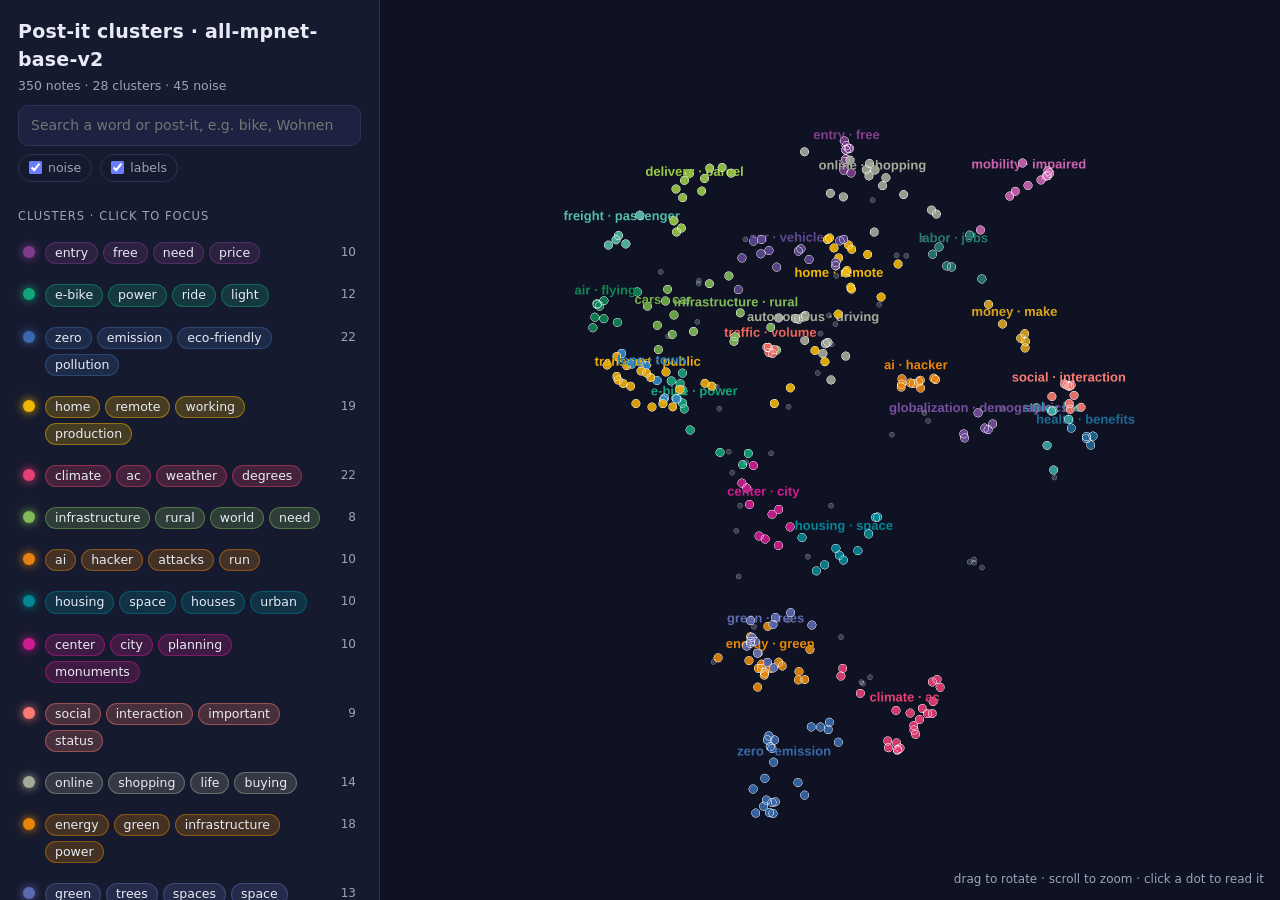
==== commit e945e2d5: "Use only the colleague's splits; idea text from our cleaning (her wording and typos not used) Co-Aut" ====
--- a/data/processed/clusters_all-mpnet-base-v2.html
+++ b/data/processed/clusters_all-mpnet-base-v2.html
@@ -49,7 +49,7 @@
 </style></head>
 <body><div class="app">
 <aside>
-  <header><h1>Post-it clusters · all-mpnet-base-v2</h1><div class="stats">350 notes · 28 clusters · 52 noise</div></header>
+  <header><h1>Post-it clusters · all-mpnet-base-v2</h1><div class="stats">350 notes · 28 clusters · 45 noise</div></header>
   <div class="tools">
     <input type="search" id="q" placeholder="Search a word or post-it, e.g. bike, Wohnen, MA32…">
     <label class="toggle"><input type="checkbox" id="noise" checked> noise</label>
@@ -63,10 +63,10 @@
   </div>
 </aside>
 <main><div>                        <script type="text/javascript">window.PlotlyConfig = {MathJaxConfig: 'local'};</script>
-        <script charset="utf-8" src="https://cdn.plot.ly/plotly-2.35.2.min.js"></script>                <div id="plot" class="plotly-graph-div" style="height:100%; width:100%;"></div>            <script type="text/javascript">                                    window.PLOTLYENV=window.PLOTLYENV || {};                                    if (document.getElementById("plot")) {                    Plotly.newPlot(                        "plot",                        [{"customdata":[["\u003cb\u003echeaper house in some region and expensive elsewhere\u003c\u002fb\u003e\u003cbr\u003e\u003cspan style='color:#9aa3b8'\u003ebefore cleaning:\u003c\u002fspan\u003e → cheaper house\u003cbr\u003eIn some region\u003cbr\u003eand expensive elsewhere\u003cbr\u003e\u003cspan style='color:#9aa3b8'\u003epost-it MB22 · side M · row B · column 2 · part 2\u003c\u002fspan\u003e\u003cbr\u003e\u003cspan style='color:#9aa3b8'\u003escan 20261007_095203.jpg · note #8 · checked, edited by hand\u003c\u002fspan\u003e"],["\u003cb\u003eUrban densification leads to Urban space must be\u003cbr\u003eused for housing leads to Public space must be\u003cbr\u003elimited\u003c\u002fb\u003e\u003cbr\u003e\u003cspan style='color:#9aa3b8'\u003eoriginal:\u003c\u002fspan\u003e \u003ci\u003eNachverdichtung\u003cbr\u003e→ Raum in der Stadt\u003cbr\u003emuss (z.B. Über\u003cbr\u003ebevoelkerung) für Wartung\u003cbr\u003egenutzt werden\u003cbr\u003e→ Public Space muss\u003cbr\u003elimitiert werden\u003c\u002fi\u003e\u003cbr\u003e\u003cspan style='color:#9aa3b8'\u003ebefore cleaning:\u003c\u002fspan\u003e Urban densification\u003cbr\u003e→ Urban space\u003cbr\u003emust be used for maintenance\u003cbr\u003e(e.g., due to overpopulation)\u003cbr\u003e→ Public space must\u003cbr\u003ebe limited\u003cbr\u003e\u003cspan style='color:#9aa3b8'\u003epost-it UB22 · side U · row B · column 2 · part 2\u003c\u002fspan\u003e\u003cbr\u003e\u003cspan style='color:#9aa3b8'\u003escan 20261007_095334.jpg · note #21 · checked, edited by hand\u003c\u002fspan\u003e"],["\u003cb\u003eSingle-family homes will remain or become the\u003cbr\u003eStandard\u003c\u002fb\u003e\u003cbr\u003e\u003cspan style='color:#9aa3b8'\u003eoriginal:\u003c\u002fspan\u003e \u003ci\u003eEinfamilienhäuser\u003cbr\u003ebleiben \u002f werden die\u003cbr\u003eNorn\u003c\u002fi\u003e\u003cbr\u003e\u003cspan style='color:#9aa3b8'\u003ebefore cleaning:\u003c\u002fspan\u003e Single-family homes\u003cbr\u003ewill remain the\u003cbr\u003eStandard\u003cbr\u003e\u003cspan style='color:#9aa3b8'\u003epost-it UF11 · side U · row F · column 1 · part 1\u003c\u002fspan\u003e\u003cbr\u003e\u003cspan style='color:#9aa3b8'\u003escan 20261007_095430.jpg · note #29 · checked, edited by hand\u003c\u002fspan\u003e"],["\u003cb\u003eHouses are expensive leads to exclusive\u003c\u002fb\u003e\u003cbr\u003e\u003cspan style='color:#9aa3b8'\u003ebefore cleaning:\u003c\u002fspan\u003e Houses are expensive\u003cbr\u003e↓\u003cbr\u003eExclusive!\u003cbr\u003e\u003cspan style='color:#9aa3b8'\u003epost-it UC12 · side U · row C · column 1 · part 2\u003c\u002fspan\u003e\u003cbr\u003e\u003cspan style='color:#9aa3b8'\u003escan 20261007_095810.jpg · note #59 · checked, edited by hand\u003c\u002fspan\u003e"],["\u003cb\u003eExpensive locality or private garden or parks\u003c\u002fb\u003e\u003cbr\u003e\u003cspan style='color:#9aa3b8'\u003ebefore cleaning:\u003c\u002fspan\u003e Expensive locality\u003cbr\u003eor private garden\u002fparks!\u003cbr\u003e\u003cspan style='color:#9aa3b8'\u003epost-it MC22 · side M · row C · column 2 · part 2\u003c\u002fspan\u003e\u003cbr\u003e\u003cspan style='color:#9aa3b8'\u003escan 20261007_100314.jpg · note #102 · checked, edited by hand\u003c\u002fspan\u003e"],["\u003cb\u003efree Housing\u003c\u002fb\u003e\u003cbr\u003e\u003cspan style='color:#9aa3b8'\u003epost-it UC11 · side U · row C · column 1 · part 1\u003c\u002fspan\u003e\u003cbr\u003e\u003cspan style='color:#9aa3b8'\u003escan 20261007_100812.jpg · note #147 · checked, edited by hand\u003c\u002fspan\u003e"],["\u003cb\u003eOpposite of urbanisation is ruralisation\u003c\u002fb\u003e\u003cbr\u003e\u003cspan style='color:#9aa3b8'\u003ebefore cleaning:\u003c\u002fspan\u003e Oppostite of urbanisation\u003cbr\u003e→ ruralisation\u003cbr\u003e\u003cspan style='color:#9aa3b8'\u003epost-it MA21 · side M · row A · column 2 · part 1\u003c\u002fspan\u003e\u003cbr\u003e\u003cspan style='color:#9aa3b8'\u003escan 20261007_100930.jpg · note #160 · checked, edited by hand\u003c\u002fspan\u003e"],["\u003cb\u003egood city concepts\u003c\u002fb\u003e\u003cbr\u003e\u003cspan style='color:#9aa3b8'\u003ebefore cleaning:\u003c\u002fspan\u003e with\u003cbr\u003egood city\u003cbr\u003econcepts\u003cbr\u003e\u003cspan style='color:#9aa3b8'\u003epost-it UB22 · side U · row B · column 2 · part 2\u003c\u002fspan\u003e\u003cbr\u003e\u003cspan style='color:#9aa3b8'\u003escan 20261007_101125.jpg · note #179 · checked, edited by hand\u003c\u002fspan\u003e"],["\u003cb\u003eClass Separation e.g. rich versus poor\u003c\u002fb\u003e\u003cbr\u003e\u003cspan style='color:#9aa3b8'\u003ebefore cleaning:\u003c\u002fspan\u003e Class Separation\u003cbr\u003e-&gt; Rich \u002f Poor\u003cbr\u003e\u003cspan style='color:#9aa3b8'\u003epost-it UC52 · side U · row C · column 5 · part 2\u003c\u002fspan\u003e\u003cbr\u003e\u003cspan style='color:#9aa3b8'\u003escan 20261007_101354.jpg · note #202 · checked, edited by hand\u003c\u002fspan\u003e"],["\u003cb\u003eTiny House\u003c\u002fb\u003e\u003cbr\u003e\u003cspan style='color:#9aa3b8'\u003ebefore cleaning:\u003c\u002fspan\u003e Tiny - House\u003cbr\u003e\u003cspan style='color:#9aa3b8'\u003epost-it UF12 · side U · row F · column 1 · part 2\u003c\u002fspan\u003e\u003cbr\u003e\u003cspan style='color:#9aa3b8'\u003escan 20261007_101424.jpg · note #207 · checked, edited by hand\u003c\u002fspan\u003e"],["\u003cb\u003eindividual houses with big open spaces\u003c\u002fb\u003e\u003cbr\u003e\u003cspan style='color:#9aa3b8'\u003ebefore cleaning:\u003c\u002fspan\u003e Public space is\u003cbr\u003eirrelevant →\u003cbr\u003eindividual houses\u003cbr\u003ewith big open spaces!\u003cbr\u003e\u003cspan style='color:#9aa3b8'\u003epost-it UA21 · side U · row A · column 2 · part 1\u003c\u002fspan\u003e\u003cbr\u003e\u003cspan style='color:#9aa3b8'\u003escan 20261007_101451.jpg · note #211 · checked, edited by hand\u003c\u002fspan\u003e"],["\u003cb\u003eDecentral city, many center, distributed center\u003c\u002fb\u003e\u003cbr\u003e\u003cspan style='color:#9aa3b8'\u003ebefore cleaning:\u003c\u002fspan\u003e Decentral city\u003cbr\u003e-&gt; many center\u003cbr\u003e-&gt; distributed center\u003cbr\u003e\u003cspan style='color:#9aa3b8'\u003epost-it UB51 · side U · row B · column 5 · part 1\u003c\u002fspan\u003e\u003cbr\u003e\u003cspan style='color:#9aa3b8'\u003escan 20261007_101507.jpg · note #214 · checked, edited by hand\u003c\u002fspan\u003e"],["\u003cb\u003eMixed land use e.g. Workplace and housing close\u003c\u002fb\u003e\u003cbr\u003e\u003cspan style='color:#9aa3b8'\u003ebefore cleaning:\u003c\u002fspan\u003e Mixed Landuse\u003cbr\u003eWorkplace and\u003cbr\u003ehousing close\u003cbr\u003e\u003cspan style='color:#9aa3b8'\u003epost-it MB31 · side M · row B · column 3 · part 1\u003c\u002fspan\u003e\u003cbr\u003e\u003cspan style='color:#9aa3b8'\u003escan 20261007_101513.jpg · note #215 · checked, edited by hand\u003c\u002fspan\u003e"],["\u003cb\u003eGrouping by type Separation of Housing, work,\u003cbr\u003ehospital and school e.g. Education Zones\u003c\u002fb\u003e\u003cbr\u003e\u003cspan style='color:#9aa3b8'\u003ebefore cleaning:\u003c\u002fspan\u003e Grouping by type\u003cbr\u003eSeparation of Housing,\u003cbr\u003ework, hospital and\u003cbr\u003eschool\u003cbr\u003e-&gt; Education Zones\u003cbr\u003e\u003cspan style='color:#9aa3b8'\u003epost-it UB42 · side U · row B · column 4 · part 2\u003c\u002fspan\u003e\u003cbr\u003e\u003cspan style='color:#9aa3b8'\u003escan 20261007_101601.jpg · note #223 · checked, edited by hand\u003c\u002fspan\u003e"],["\u003cb\u003emore mix land use commercial housing\u003c\u002fb\u003e\u003cbr\u003e\u003cspan style='color:#9aa3b8'\u003ebefore cleaning:\u003c\u002fspan\u003e more mix landuse\u003cbr\u003ecommercial housing\u003cbr\u003e\u003cspan style='color:#9aa3b8'\u003epost-it MA21 · side M · row A · column 2 · part 1\u003c\u002fspan\u003e\u003cbr\u003e\u003cspan style='color:#9aa3b8'\u003escan 20261007_101917.jpg · note #256 · checked, edited by hand\u003c\u002fspan\u003e"],["\u003cb\u003eHistorical City Center\u003c\u002fb\u003e\u003cbr\u003e\u003cspan style='color:#9aa3b8'\u003epost-it UB52 · side U · row B · column 5 · part 2\u003c\u002fspan\u003e\u003cbr\u003e\u003cspan style='color:#9aa3b8'\u003escan 20261007_101921.jpg · note #257 · checked, edited by hand\u003c\u002fspan\u003e"],["\u003cb\u003eVillas or mansions\u003c\u002fb\u003e\u003cbr\u003e\u003cspan style='color:#9aa3b8'\u003ebefore cleaning:\u003c\u002fspan\u003e Villas\u002fmansions\u003cbr\u003e\u003cspan style='color:#9aa3b8'\u003epost-it UF11 · side U · row F · column 1 · part 1\u003c\u002fspan\u003e\u003cbr\u003e\u003cspan style='color:#9aa3b8'\u003escan 20261007_101930.jpg · note #259 · checked, edited by hand\u003c\u002fspan\u003e"],["\u003cb\u003eShared housing concepts\u003c\u002fb\u003e\u003cbr\u003e\u003cspan style='color:#9aa3b8'\u003epost-it UD11 · side U · row D · column 1 · part 1\u003c\u002fspan\u003e\u003cbr\u003e\u003cspan style='color:#9aa3b8'\u003escan 20261007_101949.jpg · note #262 · checked, edited by hand\u003c\u002fspan\u003e"],["\u003cb\u003ePlanning, Political Grouping by x\u003c\u002fb\u003e\u003cbr\u003e\u003cspan style='color:#9aa3b8'\u003ebefore cleaning:\u003c\u002fspan\u003e Planning\u003cbr\u003e-&gt; Political\u003cbr\u003eGrouping by x\u003cbr\u003e\u003cspan style='color:#9aa3b8'\u003epost-it MB12 · side M · row B · column 1 · part 2\u003c\u002fspan\u003e\u003cbr\u003e\u003cspan style='color:#9aa3b8'\u003escan 20261007_102341.jpg · note #303 · checked, edited by hand\u003c\u002fspan\u003e"],["\u003cb\u003ePlanning is Political\u003c\u002fb\u003e\u003cbr\u003e\u003cspan style='color:#9aa3b8'\u003ebefore cleaning:\u003c\u002fspan\u003e Planning\u003cbr\u003e-&gt; Political\u003cbr\u003e\u003cspan style='color:#9aa3b8'\u003epost-it MB32 · side M · row B · column 3 · part 2\u003c\u002fspan\u003e\u003cbr\u003e\u003cspan style='color:#9aa3b8'\u003escan 20261007_102348.jpg · note #304 · checked, edited by hand\u003c\u002fspan\u003e"],["\u003cb\u003esponge city\u003c\u002fb\u003e\u003cbr\u003e\u003cspan style='color:#9aa3b8'\u003epost-it SF52 · side S · row F · column 5 · part 2\u003c\u002fspan\u003e\u003cbr\u003e\u003cspan style='color:#9aa3b8'\u003escan 20261007_102427.jpg · note #312 · checked, edited by hand\u003c\u002fspan\u003e"],["\u003cb\u003eRent Control\u003c\u002fb\u003e\u003cbr\u003e\u003cspan style='color:#9aa3b8'\u003eoriginal:\u003c\u002fspan\u003e \u003ci\u003eMietpreisbremse\u003c\u002fi\u003e\u003cbr\u003e\u003cspan style='color:#9aa3b8'\u003epost-it UE12 · side U · row E · column 1 · part 2\u003c\u002fspan\u003e\u003cbr\u003e\u003cspan style='color:#9aa3b8'\u003escan 20261007_102600.jpg · note #329 · checked, edited by hand\u003c\u002fspan\u003e"]],"hovertemplate":"%{customdata[0]}\u003cextra\u003ecluster 0\u003c\u002fextra\u003e","marker":{"color":"rgb(127, 60, 141)","line":{"color":"rgba(255,255,255,0.5)","width":0.5},"opacity":0.9,"size":5},"mode":"markers","x":[7.060712,7.006617,7.2332406,7.069847,7.218748,6.756605,6.814918,6.7442107,6.435359,6.7197986,7.147117,6.55271,7.0941277,6.757124,7.088832,6.859273,7.209567,6.952787,6.8211503,7.084533,6.728584,6.817867],"y":[-0.33457035,-0.057005193,-0.20660403,-0.30770788,-0.55521685,-0.5942126,-0.12584335,0.20082287,0.17439528,-0.074175894,-0.26728132,0.2776707,-0.12202772,0.09343336,-0.15076016,0.36201736,-0.16157632,-0.4244135,0.19300589,0.35007447,0.08224754,-0.5411932],"z":[9.274243,9.154509,9.235112,9.201057,9.038705,9.123206,9.230773,9.612309,9.200175,9.799245,9.264486,9.71035,9.124118,9.353448,9.166368,9.609706,9.214643,9.213894,9.249737,9.014957,9.7839575,9.1227665],"type":"scatter3d"},{"customdata":[["\u003cb\u003emore funding for Accessibility\u003c\u002fb\u003e\u003cbr\u003e\u003cspan style='color:#9aa3b8'\u003eoriginal:\u003c\u002fspan\u003e \u003ci\u003emehr Förderung für\u003cbr\u003e↓\u003cbr\u003eBarrierefreiheit\u003c\u002fi\u003e\u003cbr\u003e\u003cspan style='color:#9aa3b8'\u003ebefore cleaning:\u003c\u002fspan\u003e more funding for\u003cbr\u003e↓\u003cbr\u003eAccessibility\u003cbr\u003e\u003cspan style='color:#9aa3b8'\u003epost-it UC21 · side U · row C · column 2 · part 1\u003c\u002fspan\u003e\u003cbr\u003e\u003cspan style='color:#9aa3b8'\u003escan 20261007_100029.jpg · note #75 · checked, edited by hand\u003c\u002fspan\u003e"],["\u003cb\u003emobility impaired e.g. people who can&#x27;t walk on\u003cbr\u003eall surfaces\u003c\u002fb\u003e\u003cbr\u003e\u003cspan style='color:#9aa3b8'\u003ebefore cleaning:\u003c\u002fspan\u003e mobility impared\u003cbr\u003epeople who can&#x27;t walk\u003cbr\u003eon all surfaces\u003cbr\u003e\u003cspan style='color:#9aa3b8'\u003epost-it ME31 · side M · row E · column 3 · part 1\u003c\u002fspan\u003e\u003cbr\u003e\u003cspan style='color:#9aa3b8'\u003escan 20261007_101325.jpg · note #197 · checked, edited by hand\u003c\u002fspan\u003e"],["\u003cb\u003emobility impaired people\u003c\u002fb\u003e\u003cbr\u003e\u003cspan style='color:#9aa3b8'\u003epost-it MC32 · side M · row C · column 3 · part 2\u003c\u002fspan\u003e\u003cbr\u003e\u003cspan style='color:#9aa3b8'\u003escan 20261007_101418.jpg · note #206 · checked, edited by hand\u003c\u002fspan\u003e"],["\u003cb\u003ewithout stairs (accessible with e.g. elevators)\u003c\u002fb\u003e\u003cbr\u003e\u003cspan style='color:#9aa3b8'\u003ebefore cleaning:\u003c\u002fspan\u003e without staires\u003cbr\u003e(accessible with\u003cbr\u003ee.g. elevators)\u003cbr\u003e\u003cspan style='color:#9aa3b8'\u003epost-it UC11 · side U · row C · column 1 · part 1\u003c\u002fspan\u003e\u003cbr\u003e\u003cspan style='color:#9aa3b8'\u003escan 20261007_101525.jpg · note #217 · checked, edited by hand\u003c\u002fspan\u003e"],["\u003cb\u003elimited accessibility\u003c\u002fb\u003e\u003cbr\u003e\u003cspan style='color:#9aa3b8'\u003epost-it MD12 · side M · row D · column 1 · part 2\u003c\u002fspan\u003e\u003cbr\u003e\u003cspan style='color:#9aa3b8'\u003escan 20261007_101638.jpg · note #229 · checked\u003c\u002fspan\u003e"],["\u003cb\u003eaccessible without degree\u003c\u002fb\u003e\u003cbr\u003e\u003cspan style='color:#9aa3b8'\u003epost-it UC31 · side U · row C · column 3 · part 1\u003c\u002fspan\u003e\u003cbr\u003e\u003cspan style='color:#9aa3b8'\u003escan 20261007_101747.jpg · note #240 · checked, edited by hand\u003c\u002fspan\u003e"],["\u003cb\u003efocus on active mobility\u003c\u002fb\u003e\u003cbr\u003e\u003cspan style='color:#9aa3b8'\u003eidea 2 of 2 on this post-it:\u003c\u002fspan\u003e low traffic demand that require no management; focus\u003cbr\u003eon active mobility\u003cbr\u003e\u003cspan style='color:#9aa3b8'\u003ebefore cleaning:\u003c\u002fspan\u003e low traffic\u003cbr\u003edemand that require\u003cbr\u003eno management \u002f\u003cbr\u003efocus on active\u003cbr\u003emobility\u003cbr\u003e\u003cspan style='color:#9aa3b8'\u003epost-it SB22 · side S · row B · column 2 · part 2\u003c\u002fspan\u003e\u003cbr\u003e\u003cspan style='color:#9aa3b8'\u003escan 20261007_101806.jpg · note #243.2 · checked\u003c\u002fspan\u003e"],["\u003cb\u003emobility impaired\u003c\u002fb\u003e\u003cbr\u003e\u003cspan style='color:#9aa3b8'\u003epost-it MC42 · side M · row C · column 4 · part 2\u003c\u002fspan\u003e\u003cbr\u003e\u003cspan style='color:#9aa3b8'\u003escan 20261007_101839.jpg · note #249 · checked, edited by hand\u003c\u002fspan\u003e"],["\u003cb\u003eBuild with a lot of stairs imply no accessibility\u003c\u002fb\u003e\u003cbr\u003e\u003cspan style='color:#9aa3b8'\u003ebefore cleaning:\u003c\u002fspan\u003e Build with a\u003cbr\u003elot of stairs\u003cbr\u003e(accessibility)\u003cbr\u003e\u003cspan style='color:#9aa3b8'\u003epost-it SC52 · side S · row C · column 5 · part 2\u003c\u002fspan\u003e\u003cbr\u003e\u003cspan style='color:#9aa3b8'\u003escan 20261007_101936.jpg · note #260 · checked, edited by hand\u003c\u002fspan\u003e"]],"hovertemplate":"%{customdata[0]}\u003cextra\u003ecluster 1\u003c\u002fextra\u003e","marker":{"color":"rgb(17, 165, 121)","line":{"color":"rgba(255,255,255,0.5)","width":0.5},"opacity":0.9,"size":5},"mode":"markers","x":[6.09188,5.9793477,6.0141783,5.8839707,6.035564,6.0645814,5.99703,6.020487,5.940833],"y":[-2.3666427,-2.5859683,-2.5153344,-2.4964738,-2.5094457,-2.2434528,-2.5353024,-2.528767,-2.5977185],"z":[8.913758,8.77971,8.837311,8.36461,8.837505,8.970802,8.818438,8.833366,8.534505],"type":"scatter3d"},{"customdata":[["\u003cb\u003echeap\u003c\u002fb\u003e\u003cbr\u003e\u003cspan style='color:#9aa3b8'\u003epost-it MA32 · side M · row A · column 3 · part 2\u003c\u002fspan\u003e\u003cbr\u003e\u003cspan style='color:#9aa3b8'\u003escan 20261007_095142.jpg · note #5 · checked, edited by hand\u003c\u002fspan\u003e"],["\u003cb\u003eEntry prices for parcs\u003c\u002fb\u003e\u003cbr\u003e\u003cspan style='color:#9aa3b8'\u003eoriginal:\u003c\u002fspan\u003e \u003ci\u003eEintrittspreis\u003cbr\u003efür Parks\u003c\u002fi\u003e\u003cbr\u003e\u003cspan style='color:#9aa3b8'\u003ebefore cleaning:\u003c\u002fspan\u003e Entry prices\u003cbr\u003efor Parks\u003cbr\u003e\u003cspan style='color:#9aa3b8'\u003epost-it UC22 · side U · row C · column 2 · part 2\u003c\u002fspan\u003e\u003cbr\u003e\u003cspan style='color:#9aa3b8'\u003escan 20261007_095326.jpg · note #20 · checked, edited by hand\u003c\u002fspan\u003e"],["\u003cb\u003eentry fee\u003c\u002fb\u003e\u003cbr\u003e\u003cspan style='color:#9aa3b8'\u003epost-it UC22 · side U · row C · column 2 · part 2\u003c\u002fspan\u003e\u003cbr\u003e\u003cspan style='color:#9aa3b8'\u003escan 20261007_095734.jpg · note #55 · checked, edited by hand\u003c\u002fspan\u003e"],["\u003cb\u003efor free\u003c\u002fb\u003e\u003cbr\u003e\u003cspan style='color:#9aa3b8'\u003epost-it UB41 · side U · row B · column 4 · part 1\u003c\u002fspan\u003e\u003cbr\u003e\u003cspan style='color:#9aa3b8'\u003escan 20261007_095752.jpg · note #57 · checked, edited by hand\u003c\u002fspan\u003e"],["\u003cb\u003eyou need an expensive license for it\u003c\u002fb\u003e\u003cbr\u003e\u003cspan style='color:#9aa3b8'\u003epost-it MC22 · side M · row C · column 2 · part 2\u003c\u002fspan\u003e\u003cbr\u003e\u003cspan style='color:#9aa3b8'\u003escan 20261007_095826.jpg · note #61 · checked, edited by hand\u003c\u002fspan\u003e"],["\u003cb\u003efor free\u003c\u002fb\u003e\u003cbr\u003e\u003cspan style='color:#9aa3b8'\u003epost-it MC31 · side M · row C · column 3 · part 1\u003c\u002fspan\u003e\u003cbr\u003e\u003cspan style='color:#9aa3b8'\u003escan 20261007_100301.jpg · note #100 · checked, edited by hand\u003c\u002fspan\u003e"],["\u003cb\u003eyou need to have a certain age\u003c\u002fb\u003e\u003cbr\u003e\u003cspan style='color:#9aa3b8'\u003epost-it MC22 · side M · row C · column 2 · part 2\u003c\u002fspan\u003e\u003cbr\u003e\u003cspan style='color:#9aa3b8'\u003escan 20261007_102333.jpg · note #301 · checked, edited by hand\u003c\u002fspan\u003e"],["\u003cb\u003ecosts\u003c\u002fb\u003e\u003cbr\u003e\u003cspan style='color:#9aa3b8'\u003epost-it MC12 · side M · row C · column 1 · part 2\u003c\u002fspan\u003e\u003cbr\u003e\u003cspan style='color:#9aa3b8'\u003escan 20261007_102538.jpg · note #325 · checked, edited by hand\u003c\u002fspan\u003e"],["\u003cb\u003eprice\u003c\u002fb\u003e\u003cbr\u003e\u003cspan style='color:#9aa3b8'\u003ebefore cleaning:\u003c\u002fspan\u003e -&gt; price\u003cbr\u003e\u003cspan style='color:#9aa3b8'\u003epost-it MC52 · side M · row C · column 5 · part 2\u003c\u002fspan\u003e\u003cbr\u003e\u003cspan style='color:#9aa3b8'\u003escan 20261007_102627.jpg · note #334 · checked, edited by hand\u003c\u002fspan\u003e"],["\u003cb\u003efree entry\u003c\u002fb\u003e\u003cbr\u003e\u003cspan style='color:#9aa3b8'\u003ebefore cleaning:\u003c\u002fspan\u003e entriefree\u003cbr\u003e\u003cspan style='color:#9aa3b8'\u003epost-it UC21 · side U · row C · column 2 · part 1\u003c\u002fspan\u003e\u003cbr\u003e\u003cspan style='color:#9aa3b8'\u003escan 20261007_102632.jpg · note #335 · checked, edited by hand\u003c\u002fspan\u003e"]],"hovertemplate":"%{customdata[0]}\u003cextra\u003ecluster 2\u003c\u002fextra\u003e","marker":{"color":"rgb(57, 105, 172)","line":{"color":"rgba(255,255,255,0.5)","width":0.5},"opacity":0.9,"size":5},"mode":"markers","x":[5.6969113,5.812821,5.8840117,6.15331,6.0900064,6.1444106,6.0853744,5.5990314,5.7217846,6.098985],"y":[-1.1493388,-1.2330134,-1.2674603,-1.2574039,-1.4106958,-1.257864,-1.4345927,-1.0880624,-1.1614393,-1.2433285],"z":[9.253915,9.270823,9.256148,9.070149,8.928213,9.089428,8.964695,9.300697,9.282036,9.149222],"type":"scatter3d"},{"customdata":[["\u003cb\u003eAI\u003c\u002fb\u003e\u003cbr\u003e\u003cspan style='color:#9aa3b8'\u003epost-it UC32 · side U · row C · column 3 · part 2\u003c\u002fspan\u003e\u003cbr\u003e\u003cspan style='color:#9aa3b8'\u003escan 20261007_095256.jpg · note #16 · checked, edited by hand\u003c\u002fspan\u003e"],["\u003cb\u003eAI can detect illnesses\u003c\u002fb\u003e\u003cbr\u003e\u003cspan style='color:#9aa3b8'\u003eidea 2 of 2 on this post-it:\u003c\u002fspan\u003e no illnesses anymore; AI can detect illnesses\u003cbr\u003e\u003cspan style='color:#9aa3b8'\u003eoriginal:\u003c\u002fspan\u003e \u003ci\u003ekeine Krankheiten\u003cbr\u003emehr,\u003cbr\u003eKI kann\u003cbr\u003eKrankheiten\u003cbr\u003eerkennen\u003c\u002fi\u003e\u003cbr\u003e\u003cspan style='color:#9aa3b8'\u003ebefore cleaning:\u003c\u002fspan\u003e no illnesses\u003cbr\u003eanymore,\u003cbr\u003eAI can\u003cbr\u003edetect illnesses\u003cbr\u003e\u003cspan style='color:#9aa3b8'\u003epost-it UA41 · side U · row A · column 4 · part 1\u003c\u002fspan\u003e\u003cbr\u003e\u003cspan style='color:#9aa3b8'\u003escan 20261007_095633.jpg · note #46.2 · checked, edited by hand\u003c\u002fspan\u003e"],["\u003cb\u003eAI\u003c\u002fb\u003e\u003cbr\u003e\u003cspan style='color:#9aa3b8'\u003epost-it UE31 · side U · row E · column 3 · part 1\u003c\u002fspan\u003e\u003cbr\u003e\u003cspan style='color:#9aa3b8'\u003escan 20261007_100505.jpg · note #120 · checked, edited by hand\u003c\u002fspan\u003e"],["\u003cb\u003eAI Managed leads to data centers\u003c\u002fb\u003e\u003cbr\u003e\u003cspan style='color:#9aa3b8'\u003ebefore cleaning:\u003c\u002fspan\u003e AI Managed\u003cbr\u003e-&gt; Datacenters\u003cbr\u003e\u003cspan style='color:#9aa3b8'\u003epost-it MF21 · side M · row F · column 2 · part 1\u003c\u002fspan\u003e\u003cbr\u003e\u003cspan style='color:#9aa3b8'\u003escan 20261007_100551.jpg · note #126 · checked, edited by hand\u003c\u002fspan\u003e"],["\u003cb\u003eIncreasing AI Consumption leads to needs more energy\u003cbr\u003eand hardware to run and maintain this demand\u003c\u002fb\u003e\u003cbr\u003e\u003cspan style='color:#9aa3b8'\u003ebefore cleaning:\u003c\u002fspan\u003e Increasing AI Consumption\u003cbr\u003e→ needs more\u003cbr\u003eenergy and hardware  to run and maintain this damand\u003cbr\u003e\u003cspan style='color:#9aa3b8'\u003epost-it SA12 · side S · row A · column 1 · part 2\u003c\u002fspan\u003e\u003cbr\u003e\u003cspan style='color:#9aa3b8'\u003escan 20261007_100558.jpg · note #127 · checked, edited by hand\u003c\u002fspan\u003e"],["\u003cb\u003eAI warfare demands huge computational cycles\u003c\u002fb\u003e\u003cbr\u003e\u003cspan style='color:#9aa3b8'\u003epost-it SF41 · side S · row F · column 4 · part 1\u003c\u002fspan\u003e\u003cbr\u003e\u003cspan style='color:#9aa3b8'\u003escan 20261007_100639.jpg · note #133 · checked, edited by hand\u003c\u002fspan\u003e"],["\u003cb\u003elifestyle: usage of AI for everything\u003c\u002fb\u003e\u003cbr\u003e\u003cspan style='color:#9aa3b8'\u003ebefore cleaning:\u003c\u002fspan\u003e livestyle\u003cbr\u003e-&gt; usage of AI for everything\u003cbr\u003e\u003cspan style='color:#9aa3b8'\u003epost-it SD12 · side S · row D · column 1 · part 2\u003c\u002fspan\u003e\u003cbr\u003e\u003cspan style='color:#9aa3b8'\u003escan 20261007_101540.jpg · note #219 · checked, edited by hand\u003c\u002fspan\u003e"]],"hovertemplate":"%{customdata[0]}\u003cextra\u003ecluster 3\u003c\u002fextra\u003e","marker":{"color":"rgb(242, 183, 1)","line":{"color":"rgba(255,255,255,0.5)","width":0.5},"opacity":0.9,"size":5},"mode":"markers","x":[4.3394012,4.3181963,4.306152,4.3902855,4.41285,4.3104534,4.3259306],"y":[0.037470877,0.109799355,0.02893678,-0.056932747,-0.046241987,-0.011634212,0.1517232],"z":[7.8696575,7.9014425,7.808395,7.839153,7.8501325,7.7702575,7.9657006],"type":"scatter3d"},{"customdata":[["\u003cb\u003eClimate warming leads to Houses too hot\u003c\u002fb\u003e\u003cbr\u003e\u003cspan style='color:#9aa3b8'\u003eoriginal:\u003c\u002fspan\u003e \u003ci\u003eKlimaerwärmung\u003cbr\u003e↳ Häuser zu „heiß“\u003c\u002fi\u003e\u003cbr\u003e\u003cspan style='color:#9aa3b8'\u003ebefore cleaning:\u003c\u002fspan\u003e Climate warming\u003cbr\u003e↳ Houses too “hot”\u003cbr\u003e\u003cspan style='color:#9aa3b8'\u003epost-it UA22 · side U · row A · column 2 · part 2\u003c\u002fspan\u003e\u003cbr\u003e\u003cspan style='color:#9aa3b8'\u003escan 20261007_095722.jpg · note #53 · checked\u003c\u002fspan\u003e"],["\u003cb\u003eWater scarcity\u003c\u002fb\u003e\u003cbr\u003e\u003cspan style='color:#9aa3b8'\u003eoriginal:\u003c\u002fspan\u003e \u003ci\u003eWasserknappheit\u003c\u002fi\u003e\u003cbr\u003e\u003cspan style='color:#9aa3b8'\u003epost-it SE41 · side S · row E · column 4 · part 1\u003c\u002fspan\u003e\u003cbr\u003e\u003cspan style='color:#9aa3b8'\u003escan 20261007_095728.jpg · note #54 · checked, edited by hand\u003c\u002fspan\u003e"],["\u003cb\u003eAging of society, more heatwaves\u003c\u002fb\u003e\u003cbr\u003e\u003cspan style='color:#9aa3b8'\u003eoriginal:\u003c\u002fspan\u003e \u003ci\u003eÜberalterung der Gesellschaft,\u003cbr\u003emehr Hitzewellen\u003c\u002fi\u003e\u003cbr\u003e\u003cspan style='color:#9aa3b8'\u003epost-it UA42 · side U · row A · column 4 · part 2\u003c\u002fspan\u003e\u003cbr\u003e\u003cspan style='color:#9aa3b8'\u003escan 20261007_100034.jpg · note #76 · checked, edited by hand\u003c\u002fspan\u003e"],["\u003cb\u003eClaude ban because (Electricity, water, Land use)\u003c\u002fb\u003e\u003cbr\u003e\u003cspan style='color:#9aa3b8'\u003eoriginal:\u003c\u002fspan\u003e \u003ci\u003eClaude-verbot\u003cbr\u003e↓\u003cbr\u003e(Strom, Wasser,\u003cbr\u003eLand-Use)\u003c\u002fi\u003e\u003cbr\u003e\u003cspan style='color:#9aa3b8'\u003ebefore cleaning:\u003c\u002fspan\u003e Claude ban\u003cbr\u003e↓\u003cbr\u003e(Electricity, water,\u003cbr\u003eLand use)\u003cbr\u003e\u003cspan style='color:#9aa3b8'\u003epost-it UF32 · side U · row F · column 3 · part 2\u003c\u002fspan\u003e\u003cbr\u003e\u003cspan style='color:#9aa3b8'\u003escan 20261007_100041.jpg · note #77 · checked, edited by hand\u003c\u002fspan\u003e"],["\u003cb\u003eAutomatic irrigation everywhere\u003c\u002fb\u003e\u003cbr\u003e\u003cspan style='color:#9aa3b8'\u003eoriginal:\u003c\u002fspan\u003e \u003ci\u003e-&gt; automatische\u003cbr\u003eBewässerung überall\u003c\u002fi\u003e\u003cbr\u003e\u003cspan style='color:#9aa3b8'\u003ebefore cleaning:\u003c\u002fspan\u003e -&gt; Automatic irrigation everywhere\u003cbr\u003e\u003cspan style='color:#9aa3b8'\u003epost-it SE42 · side S · row E · column 4 · part 2\u003c\u002fspan\u003e\u003cbr\u003e\u003cspan style='color:#9aa3b8'\u003escan 20261007_100226.jpg · note #94 · checked, edited by hand\u003c\u002fspan\u003e"],["\u003cb\u003eautomatic irrigation everywhere\u003c\u002fb\u003e\u003cbr\u003e\u003cspan style='color:#9aa3b8'\u003eoriginal:\u003c\u002fspan\u003e \u003ci\u003eautomatische\u003cbr\u003eBewässerung überall\u003c\u002fi\u003e\u003cbr\u003e\u003cspan style='color:#9aa3b8'\u003epost-it SF41 · side S · row F · column 4 · part 1\u003c\u002fspan\u003e\u003cbr\u003e\u003cspan style='color:#9aa3b8'\u003escan 20261007_100233.jpg · note #95 · checked, edited by hand\u003c\u002fspan\u003e"],["\u003cb\u003eHeat waves, Climate warming\u003c\u002fb\u003e\u003cbr\u003e\u003cspan style='color:#9aa3b8'\u003eoriginal:\u003c\u002fspan\u003e \u003ci\u003eHitzewellen,\u003cbr\u003eKlimaerwärmung\u003c\u002fi\u003e\u003cbr\u003e\u003cspan style='color:#9aa3b8'\u003epost-it SF41 · side S · row F · column 4 · part 1\u003c\u002fspan\u003e\u003cbr\u003e\u003cspan style='color:#9aa3b8'\u003escan 20261007_100244.jpg · note #97 · checked, edited by hand\u003c\u002fspan\u003e"],["\u003cb\u003enatural disasters\u003c\u002fb\u003e\u003cbr\u003e\u003cspan style='color:#9aa3b8'\u003eidea 2 of 2 on this post-it:\u003c\u002fspan\u003e Protection against hacker attacks ; natural\u003cbr\u003edisasters\u003cbr\u003e\u003cspan style='color:#9aa3b8'\u003eoriginal:\u003c\u002fspan\u003e \u003ci\u003eSchutz vor\u003cbr\u003eHackerangriffen,\u003cbr\u003eNaturkatastrophen\u003c\u002fi\u003e\u003cbr\u003e\u003cspan style='color:#9aa3b8'\u003ebefore cleaning:\u003c\u002fspan\u003e Protection against\u003cbr\u003ehacker attacks,\u003cbr\u003enatural disasters\u003cbr\u003e\u003cspan style='color:#9aa3b8'\u003epost-it SE22 · side S · row E · column 2 · part 2\u003c\u002fspan\u003e\u003cbr\u003e\u003cspan style='color:#9aa3b8'\u003escan 20261007_100255.jpg · note #99.2 · checked, edited by hand\u003c\u002fspan\u003e"],["\u003cb\u003eACs for all buildings\u003c\u002fb\u003e\u003cbr\u003e\u003cspan style='color:#9aa3b8'\u003epost-it UF51 · side U · row F · column 5 · part 1\u003c\u002fspan\u003e\u003cbr\u003e\u003cspan style='color:#9aa3b8'\u003escan 20261007_100429.jpg · note #114 · checked, edited by hand\u003c\u002fspan\u003e"],["\u003cb\u003eweak insulation and AC and heating leads to fossil\u003cbr\u003efuels\u003c\u002fb\u003e\u003cbr\u003e\u003cspan style='color:#9aa3b8'\u003ebefore cleaning:\u003c\u002fspan\u003e weak isolation\u003cbr\u003eand AC and heating\u003cbr\u003e↳ fossil fueles\u003cbr\u003e\u003cspan style='color:#9aa3b8'\u003epost-it MF11 · side M · row F · column 1 · part 1\u003c\u002fspan\u003e\u003cbr\u003e\u003cspan style='color:#9aa3b8'\u003escan 20261007_100708.jpg · note #137 · checked, edited by hand\u003c\u002fspan\u003e"],["\u003cb\u003eAc&#x27;s at work (not so hot) In Summer\u003c\u002fb\u003e\u003cbr\u003e\u003cspan style='color:#9aa3b8'\u003eoriginal:\u003c\u002fspan\u003e \u003ci\u003eAC&#x27;s at\u003cbr\u003ework\u003cbr\u003e(nut so hot)\u003cbr\u003eIn Summer\u003c\u002fi\u003e\u003cbr\u003e\u003cspan style='color:#9aa3b8'\u003epost-it UE32 · side U · row E · column 3 · part 2\u003c\u002fspan\u003e\u003cbr\u003e\u003cspan style='color:#9aa3b8'\u003escan 20261007_100806.jpg · note #146 · checked, edited by hand\u003c\u002fspan\u003e"],["\u003cb\u003eonly for climate motivated people e.g. Social Score\u003c\u002fb\u003e\u003cbr\u003e\u003cspan style='color:#9aa3b8'\u003ebefore cleaning:\u003c\u002fspan\u003e → only for climate motivated\u003cbr\u003epeople\u003cbr\u003e(Social Score)\u003cbr\u003e\u003cspan style='color:#9aa3b8'\u003epost-it MC22 · side M · row C · column 2 · part 2\u003c\u002fspan\u003e\u003cbr\u003e\u003cspan style='color:#9aa3b8'\u003escan 20261007_101052.jpg · note #173 · checked, edited by hand\u003c\u002fspan\u003e"],["\u003cb\u003epolution e.g. forest fires, plastic in rivers\u003c\u002fb\u003e\u003cbr\u003e\u003cspan style='color:#9aa3b8'\u003ebefore cleaning:\u003c\u002fspan\u003e forest fires\u003cbr\u003eplastic in rivers\u003cbr\u003e\u003cspan style='color:#9aa3b8'\u003epost-it SF41 · side S · row F · column 4 · part 1\u003c\u002fspan\u003e\u003cbr\u003e\u003cspan style='color:#9aa3b8'\u003escan 20261007_102005.jpg · note #265 · checked, edited by hand\u003c\u002fspan\u003e"],["\u003cb\u003eExtra Weather e.g. minus 30 Degrees and plus 40\u003cbr\u003eDegrees\u003c\u002fb\u003e\u003cbr\u003e\u003cspan style='color:#9aa3b8'\u003ebefore cleaning:\u003c\u002fspan\u003e Extra Weather\u003cbr\u003e-30 Degrees\u003cbr\u003eand +40 Degrees\u003cbr\u003e\u003cspan style='color:#9aa3b8'\u003epost-it MA12 · side M · row A · column 1 · part 2\u003c\u002fspan\u003e\u003cbr\u003e\u003cspan style='color:#9aa3b8'\u003escan 20261007_102020.jpg · note #268 · checked, edited by hand\u003c\u002fspan\u003e"],["\u003cb\u003eoverheating\u003c\u002fb\u003e\u003cbr\u003e\u003cspan style='color:#9aa3b8'\u003epost-it UE51 · side U · row E · column 5 · part 1\u003c\u002fspan\u003e\u003cbr\u003e\u003cspan style='color:#9aa3b8'\u003escan 20261007_102042.jpg · note #271 · checked, edited by hand\u003c\u002fspan\u003e"],["\u003cb\u003eclimate change\u003c\u002fb\u003e\u003cbr\u003e\u003cspan style='color:#9aa3b8'\u003eidea 2 of 2 on this post-it:\u003c\u002fspan\u003e cooking ; climate change\u003cbr\u003e\u003cspan style='color:#9aa3b8'\u003ebefore cleaning:\u003c\u002fspan\u003e cooking \u002f\u003cbr\u003eclimate\u003cbr\u003echange\u003cbr\u003e\u003cspan style='color:#9aa3b8'\u003epost-it SA42 · side S · row A · column 4 · part 2\u003c\u002fspan\u003e\u003cbr\u003e\u003cspan style='color:#9aa3b8'\u003escan 20261007_102141.jpg · note #282.2 · checked, edited by hand\u003c\u002fspan\u003e"],["\u003cb\u003einside places because it&#x27;s too hot outside\u003c\u002fb\u003e\u003cbr\u003e\u003cspan style='color:#9aa3b8'\u003ebefore cleaning:\u003c\u002fspan\u003e inside places\u003cbr\u003ebecause it&#x27;s\u003cbr\u003eto hot outside\u003cbr\u003e\u003cspan style='color:#9aa3b8'\u003epost-it SA41 · side S · row A · column 4 · part 1\u003c\u002fspan\u003e\u003cbr\u003e\u003cspan style='color:#9aa3b8'\u003escan 20261007_102145.jpg · note #283 · checked, edited by hand\u003c\u002fspan\u003e"],["\u003cb\u003edepends on the weather climate\u003c\u002fb\u003e\u003cbr\u003e\u003cspan style='color:#9aa3b8'\u003ebefore cleaning:\u003c\u002fspan\u003e depends on\u003cbr\u003ethe weather\u003cbr\u003e(climate)\u003cbr\u003e\u003cspan style='color:#9aa3b8'\u003epost-it ME41 · side M · row E · column 4 · part 1\u003c\u002fspan\u003e\u003cbr\u003e\u003cspan style='color:#9aa3b8'\u003escan 20261007_102151.jpg · note #284 · checked, edited by hand\u003c\u002fspan\u003e"],["\u003cb\u003eClimate Change e.g. floods, freak weather events\u003c\u002fb\u003e\u003cbr\u003e\u003cspan style='color:#9aa3b8'\u003ebefore cleaning:\u003c\u002fspan\u003e Climate Change\u003cbr\u003eFloods\u003cbr\u003eFresh Weater Events\u003cbr\u003e\u003cspan style='color:#9aa3b8'\u003epost-it UE11 · side U · row E · column 1 · part 1\u003c\u002fspan\u003e\u003cbr\u003e\u003cspan style='color:#9aa3b8'\u003escan 20261007_102209.jpg · note #287 · checked, edited by hand\u003c\u002fspan\u003e"],["\u003cb\u003ecombustion engines still used leads to fuel prices\u003c\u002fb\u003e\u003cbr\u003e\u003cspan style='color:#9aa3b8'\u003ebefore cleaning:\u003c\u002fspan\u003e combustions engines\u003cbr\u003esill used\u003cbr\u003e-&gt; fuel prices\u003cbr\u003e\u003cspan style='color:#9aa3b8'\u003epost-it MF21 · side M · row F · column 2 · part 1\u003c\u002fspan\u003e\u003cbr\u003e\u003cspan style='color:#9aa3b8'\u003escan 20261007_102220.jpg · note #289 · checked, edited by hand\u003c\u002fspan\u003e"],["\u003cb\u003eHeavy rain\u003c\u002fb\u003e\u003cbr\u003e\u003cspan style='color:#9aa3b8'\u003epost-it UE21 · side U · row E · column 2 · part 1\u003c\u002fspan\u003e\u003cbr\u003e\u003cspan style='color:#9aa3b8'\u003escan 20261007_102422.jpg · note #311 · checked, edited by hand\u003c\u002fspan\u003e"],["\u003cb\u003eOutdoor Heating and AC\u003c\u002fb\u003e\u003cbr\u003e\u003cspan style='color:#9aa3b8'\u003epost-it MF21 · side M · row F · column 2 · part 1\u003c\u002fspan\u003e\u003cbr\u003e\u003cspan style='color:#9aa3b8'\u003escan 20261007_102446.jpg · note #315 · checked, edited by hand\u003c\u002fspan\u003e"],["\u003cb\u003eAC everywhere\u003c\u002fb\u003e\u003cbr\u003e\u003cspan style='color:#9aa3b8'\u003epost-it UF41 · side U · row F · column 4 · part 1\u003c\u002fspan\u003e\u003cbr\u003e\u003cspan style='color:#9aa3b8'\u003escan 20261007_102451.jpg · note #316 · checked, edited by hand\u003c\u002fspan\u003e"],["\u003cb\u003eNature catastrophes\u003c\u002fb\u003e\u003cbr\u003e\u003cspan style='color:#9aa3b8'\u003ebefore cleaning:\u003c\u002fspan\u003e Nature catroshopies\u003cbr\u003e\u003cspan style='color:#9aa3b8'\u003epost-it SE51 · side S · row E · column 5 · part 1\u003c\u002fspan\u003e\u003cbr\u003e\u003cspan style='color:#9aa3b8'\u003escan 20261007_102501.jpg · note #318 · checked, edited by hand\u003c\u002fspan\u003e"],["\u003cb\u003eClimate shock leads to use the bike\u003c\u002fb\u003e\u003cbr\u003e\u003cspan style='color:#9aa3b8'\u003ebefore cleaning:\u003c\u002fspan\u003e Climat\u003cbr\u003eshock\u003cbr\u003e→ use the\u003cbr\u003ebike\u003cbr\u003e\u003cspan style='color:#9aa3b8'\u003epost-it MD42 · side M · row D · column 4 · part 2\u003c\u002fspan\u003e\u003cbr\u003e\u003cspan style='color:#9aa3b8'\u003escan 20261007_102516.jpg · note #321 · checked, edited by hand\u003c\u002fspan\u003e"],["\u003cb\u003eClimate shock leads to no combustion engines\u003c\u002fb\u003e\u003cbr\u003e\u003cspan style='color:#9aa3b8'\u003ebefore cleaning:\u003c\u002fspan\u003e Climate shock\u003cbr\u003e→ no combustion\u003cbr\u003eengines\u003cbr\u003e\u003cspan style='color:#9aa3b8'\u003epost-it ME21 · side M · row E · column 2 · part 1\u003c\u002fspan\u003e\u003cbr\u003e\u003cspan style='color:#9aa3b8'\u003escan 20261007_102521.jpg · note #322 · checked, edited by hand\u003c\u002fspan\u003e"]],"hovertemplate":"%{customdata[0]}\u003cextra\u003ecluster 4\u003c\u002fextra\u003e","marker":{"color":"rgb(231, 63, 116)","line":{"color":"rgba(255,255,255,0.5)","width":0.5},"opacity":0.9,"size":5},"mode":"markers","x":[7.909486,7.909923,7.8887515,7.776632,8.019241,8.031862,7.912888,7.7024813,8.260418,8.010877,8.165479,7.929479,7.843241,7.996169,7.851244,7.8575506,8.103768,8.050985,7.8233323,7.456625,7.737191,8.104674,8.209328,7.7258863,7.633877,7.699968],"y":[0.0027166116,0.59700924,0.12106421,0.63268524,0.5379186,0.5436231,0.08064486,0.49339902,-0.032672804,-0.07436811,-0.19236682,0.28236455,0.5953977,-0.050336327,-0.06883702,0.2736067,-0.3157367,0.031676915,0.3567291,-0.11555284,0.5611012,-0.14124371,-0.17724366,0.5035241,-0.26339823,-0.06573698],"z":[7.1250234,7.2264795,7.001409,7.2578917,7.279641,7.276698,6.9724097,6.89801,7.4626617,7.2633553,7.2606835,7.039014,7.164727,7.176043,7.030356,6.9499035,7.413738,7.1376095,6.9019613,7.177465,6.9912,7.2814565,7.2699337,6.8221893,6.9015746,7.004345],"type":"scatter3d"},{"customdata":[["\u003cb\u003eEco-friendly mindset from everyone\u003c\u002fb\u003e\u003cbr\u003e\u003cspan style='color:#9aa3b8'\u003eidea 2 of 2 on this post-it:\u003c\u002fspan\u003e Eco-friendly public spaces ; Eco-friendly mindset\u003cbr\u003efrom everyone\u003cbr\u003e\u003cspan style='color:#9aa3b8'\u003ebefore cleaning:\u003c\u002fspan\u003e Eco-friendly public spaces\u003cbr\u003e+ Eco-friendly mindset\u003cbr\u003efrom everyone\u003cbr\u003e\u003cspan style='color:#9aa3b8'\u003epost-it UD21 · side U · row D · column 2 · part 1\u003c\u002fspan\u003e\u003cbr\u003e\u003cspan style='color:#9aa3b8'\u003escan 20261007_101108.jpg · note #176.2 · checked, edited by hand\u003c\u002fspan\u003e"],["\u003cb\u003eEco-status image\u003c\u002fb\u003e\u003cbr\u003e\u003cspan style='color:#9aa3b8'\u003ebefore cleaning:\u003c\u002fspan\u003e Eco- status\u003cbr\u003eimage\u003cbr\u003e\u003cspan style='color:#9aa3b8'\u003epost-it MD41 · side M · row D · column 4 · part 1\u003c\u002fspan\u003e\u003cbr\u003e\u003cspan style='color:#9aa3b8'\u003escan 20261007_101343.jpg · note #200 · checked, edited by hand\u003c\u002fspan\u003e"],["\u003cb\u003eeco status e.g. DB100\u003c\u002fb\u003e\u003cbr\u003e\u003cspan style='color:#9aa3b8'\u003ebefore cleaning:\u003c\u002fspan\u003e eco\u003cbr\u003estatus\u003cbr\u003e(DB100)\u003cbr\u003e\u003cspan style='color:#9aa3b8'\u003epost-it MD11 · side M · row D · column 1 · part 1\u003c\u002fspan\u003e\u003cbr\u003e\u003cspan style='color:#9aa3b8'\u003escan 20261007_102119.jpg · note #278 · checked, edited by hand\u003c\u002fspan\u003e"],["\u003cb\u003epollution leads to green transformation\u003c\u002fb\u003e\u003cbr\u003e\u003cspan style='color:#9aa3b8'\u003ebefore cleaning:\u003c\u002fspan\u003e pollution &amp;\u003cbr\u003egreen transformation\u003cbr\u003e\u003cspan style='color:#9aa3b8'\u003epost-it MD22 · side M · row D · column 2 · part 2\u003c\u002fspan\u003e\u003cbr\u003e\u003cspan style='color:#9aa3b8'\u003escan 20261007_102157.jpg · note #285 · checked, edited by hand\u003c\u002fspan\u003e"],["\u003cb\u003eAlready eco-friendly\u003c\u002fb\u003e\u003cbr\u003e\u003cspan style='color:#9aa3b8'\u003ebefore cleaning:\u003c\u002fspan\u003e → Already eco -friendly\u003cbr\u003e\u003cspan style='color:#9aa3b8'\u003epost-it MF32 · side M · row F · column 3 · part 2\u003c\u002fspan\u003e\u003cbr\u003e\u003cspan style='color:#9aa3b8'\u003escan 20261007_102412.jpg · note #309 · checked, edited by hand\u003c\u002fspan\u003e"],["\u003cb\u003eAlways Eco-friendly\u003c\u002fb\u003e\u003cbr\u003e\u003cspan style='color:#9aa3b8'\u003eoriginal:\u003c\u002fspan\u003e \u003ci\u003e=&gt; Always Eco-\u003cbr\u003efriendly\u003c\u002fi\u003e\u003cbr\u003e\u003cspan style='color:#9aa3b8'\u003ebefore cleaning:\u003c\u002fspan\u003e Always Eco-\u003cbr\u003efriendly\u003cbr\u003e\u003cspan style='color:#9aa3b8'\u003epost-it MF42 · side M · row F · column 4 · part 2\u003c\u002fspan\u003e\u003cbr\u003e\u003cspan style='color:#9aa3b8'\u003escan 20261007_102416.jpg · note #310 · checked, edited by hand\u003c\u002fspan\u003e"]],"hovertemplate":"%{customdata[0]}\u003cextra\u003ecluster 5\u003c\u002fextra\u003e","marker":{"color":"rgb(128, 186, 90)","line":{"color":"rgba(255,255,255,0.5)","width":0.5},"opacity":0.9,"size":5},"mode":"markers","x":[8.311004,8.399271,8.477389,8.402027,8.335207,8.329796],"y":[0.83067125,0.7181676,0.5457789,0.58461785,0.81643796,0.8880432],"z":[8.14282,8.162038,8.237496,8.117645,8.137112,8.111869],"type":"scatter3d"},{"customdata":[["\u003cb\u003eZero emission Single-family house (expensive) leads\u003cbr\u003eto the rest in high-rise buildings\u003c\u002fb\u003e\u003cbr\u003e\u003cspan style='color:#9aa3b8'\u003eoriginal:\u003c\u002fspan\u003e \u003ci\u003eZero emission\u003cbr\u003eEinfamilienhaus\u003cbr\u003e↘ teuer\u003cbr\u003e-&gt; Rest in [unleserlich]\u003c\u002fi\u003e\u003cbr\u003e\u003cspan style='color:#9aa3b8'\u003ebefore cleaning:\u003c\u002fspan\u003e Zero emission\u003cbr\u003eSingle-family house\u003cbr\u003e↘ expensive\u003cbr\u003e-&gt; Rest in [unreadable]\u003cbr\u003e\u003cspan style='color:#9aa3b8'\u003epost-it UC12 · side U · row C · column 1 · part 2\u003c\u002fspan\u003e\u003cbr\u003e\u003cspan style='color:#9aa3b8'\u003escan 20261007_100129.jpg · note #85 · checked, edited by hand\u003c\u002fspan\u003e"],["\u003cb\u003eZero Emission Offices\u003c\u002fb\u003e\u003cbr\u003e\u003cspan style='color:#9aa3b8'\u003epost-it MF32 · side M · row F · column 3 · part 2\u003c\u002fspan\u003e\u003cbr\u003e\u003cspan style='color:#9aa3b8'\u003escan 20261007_100530.jpg · note #123 · checked, edited by hand\u003c\u002fspan\u003e"],["\u003cb\u003eE-cars don&#x27;t pollute\u003c\u002fb\u003e\u003cbr\u003e\u003cspan style='color:#9aa3b8'\u003epost-it MF22 · side M · row F · column 2 · part 2\u003c\u002fspan\u003e\u003cbr\u003e\u003cspan style='color:#9aa3b8'\u003escan 20261007_101954.jpg · note #263 · checked, edited by hand\u003c\u002fspan\u003e"],["\u003cb\u003eenvironmental policies e.g. full life cycle emission\u003cbr\u003efor Evs\u003c\u002fb\u003e\u003cbr\u003e\u003cspan style='color:#9aa3b8'\u003ebefore cleaning:\u003c\u002fspan\u003e environmental\u003cbr\u003epolicies\u003cbr\u003e(→ full life cycle\u003cbr\u003eemission for EVs!)\u003cbr\u003e\u003cspan style='color:#9aa3b8'\u003epost-it MA21 · side M · row A · column 2 · part 1\u003c\u002fspan\u003e\u003cbr\u003e\u003cspan style='color:#9aa3b8'\u003escan 20261007_102057.jpg · note #274 · checked, edited by hand\u003c\u002fspan\u003e"],["\u003cb\u003ezero emission city zones\u003c\u002fb\u003e\u003cbr\u003e\u003cspan style='color:#9aa3b8'\u003epost-it MA12 · side M · row A · column 1 · part 2\u003c\u002fspan\u003e\u003cbr\u003e\u003cspan style='color:#9aa3b8'\u003escan 20261007_102110.jpg · note #276 · checked, edited by hand\u003c\u002fspan\u003e"],["\u003cb\u003ezero emission delivery\u003c\u002fb\u003e\u003cbr\u003e\u003cspan style='color:#9aa3b8'\u003ebefore cleaning:\u003c\u002fspan\u003e -&gt; zero emission\u003cbr\u003edelivery\u003cbr\u003e\u003cspan style='color:#9aa3b8'\u003epost-it ME52 · side M · row E · column 5 · part 2\u003c\u002fspan\u003e\u003cbr\u003e\u003cspan style='color:#9aa3b8'\u003escan 20261007_102115.jpg · note #277 · checked, edited by hand\u003c\u002fspan\u003e"],["\u003cb\u003egreen zero emission housing\u003c\u002fb\u003e\u003cbr\u003e\u003cspan style='color:#9aa3b8'\u003eidea 3 of 3 on this post-it:\u003c\u002fspan\u003e green; life style; green zero emission housing\u003cbr\u003e\u003cspan style='color:#9aa3b8'\u003ebefore cleaning:\u003c\u002fspan\u003e green\u003cbr\u003e-&gt; life style\u003cbr\u003e-&gt; green\u003cbr\u003ezero cushion\u003cbr\u003ehousing\u003cbr\u003e\u003cspan style='color:#9aa3b8'\u003epost-it UD11 · side U · row D · column 1 · part 1\u003c\u002fspan\u003e\u003cbr\u003e\u003cspan style='color:#9aa3b8'\u003escan 20261007_102215.jpg · note #288.3 · checked, edited by hand\u003c\u002fspan\u003e"],["\u003cb\u003epolicy e.g. Zero emission City\u003c\u002fb\u003e\u003cbr\u003e\u003cspan style='color:#9aa3b8'\u003ebefore cleaning:\u003c\u002fspan\u003e Zero emission\u003cbr\u003eCity\u003cbr\u003e↓\u003cbr\u003e- policy\u003cbr\u003e\u003cspan style='color:#9aa3b8'\u003epost-it MA32 · side M · row A · column 3 · part 2\u003c\u002fspan\u003e\u003cbr\u003e\u003cspan style='color:#9aa3b8'\u003escan 20261007_102228.jpg · note #290 · checked, edited by hand\u003c\u002fspan\u003e"],["\u003cb\u003ezero emission Care Spaces\u003c\u002fb\u003e\u003cbr\u003e\u003cspan style='color:#9aa3b8'\u003eidea 1 of 2 on this post-it:\u003c\u002fspan\u003e zero emission Care Spaces; Energy\u003cbr\u003e\u003cspan style='color:#9aa3b8'\u003ebefore cleaning:\u003c\u002fspan\u003e -&gt; zero emission\u003cbr\u003eCare Spaces\u003cbr\u003e→Energy etc\u003cbr\u003e\u003cspan style='color:#9aa3b8'\u003epost-it UF42 · side U · row F · column 4 · part 2\u003c\u002fspan\u003e\u003cbr\u003e\u003cspan style='color:#9aa3b8'\u003escan 20261007_102402.jpg · note #307.1 · checked, edited by hand\u003c\u002fspan\u003e"],["\u003cb\u003ezero pollution\u003c\u002fb\u003e\u003cbr\u003e\u003cspan style='color:#9aa3b8'\u003epost-it MF32 · side M · row F · column 3 · part 2\u003c\u002fspan\u003e\u003cbr\u003e\u003cspan style='color:#9aa3b8'\u003escan 20261007_102432.jpg · note #313 · checked, edited by hand\u003c\u002fspan\u003e"],["\u003cb\u003ezero pollution\u003c\u002fb\u003e\u003cbr\u003e\u003cspan style='color:#9aa3b8'\u003epost-it MF42 · side M · row F · column 4 · part 2\u003c\u002fspan\u003e\u003cbr\u003e\u003cspan style='color:#9aa3b8'\u003escan 20261007_102438.jpg · note #314 · checked, edited by hand\u003c\u002fspan\u003e"]],"hovertemplate":"%{customdata[0]}\u003cextra\u003ecluster 6\u003c\u002fextra\u003e","marker":{"color":"rgb(230, 131, 16)","line":{"color":"rgba(255,255,255,0.5)","width":0.5},"opacity":0.9,"size":5},"mode":"markers","x":[8.348267,8.534916,8.609622,8.4592085,8.557063,8.582734,8.4791,8.333558,8.5876255,8.575203,8.60129],"y":[-0.031066863,0.089796215,0.06214141,0.31710058,0.062366363,0.040330138,0.12771276,0.09245982,0.12870347,0.27608237,0.21616903],"z":[8.415499,8.348385,8.169509,8.167284,8.364737,8.355084,8.34593,8.400293,8.412681,8.239275,8.251892],"type":"scatter3d"},{"customdata":[["\u003cb\u003efrom producer to customer, least travels, so less\u003cbr\u003eresource needed for delivery!\u003c\u002fb\u003e\u003cbr\u003e\u003cspan style='color:#9aa3b8'\u003ebefore cleaning:\u003c\u002fspan\u003e from producer -&gt;\u003cbr\u003ecustomer, least\u003cbr\u003etravels -&gt; so less\u003cbr\u003eresscource needed\u003cbr\u003efor delivery!\u003cbr\u003e\u003cspan style='color:#9aa3b8'\u003epost-it MF52 · side M · row F · column 5 · part 2\u003c\u002fspan\u003e\u003cbr\u003e\u003cspan style='color:#9aa3b8'\u003escan 20261007_095056.jpg · note #0 · checked, edited by hand\u003c\u002fspan\u003e"],["\u003cb\u003efor grocery shopping\u003c\u002fb\u003e\u003cbr\u003e\u003cspan style='color:#9aa3b8'\u003ebefore cleaning:\u003c\u002fspan\u003e for grocery\u003cbr\u003eshopping\u003cbr\u003e(e.g. family)\u003cbr\u003e\u003cspan style='color:#9aa3b8'\u003epost-it MA22 · side M · row A · column 2 · part 2\u003c\u002fspan\u003e\u003cbr\u003e\u003cspan style='color:#9aa3b8'\u003escan 20261007_095119.jpg · note #2 · checked, edited by hand\u003c\u002fspan\u003e"],["\u003cb\u003ewith low prices and easy or quick service e.g. using\u003cbr\u003edrone\u003c\u002fb\u003e\u003cbr\u003e\u003cspan style='color:#9aa3b8'\u003ebefore cleaning:\u003c\u002fspan\u003e with low prices\u003cbr\u003eand easy\u002fquick\u003cbr\u003eservice\u003cbr\u003e(using drone!)\u003cbr\u003e\u003cspan style='color:#9aa3b8'\u003epost-it MC51 · side M · row C · column 5 · part 1\u003c\u002fspan\u003e\u003cbr\u003e\u003cspan style='color:#9aa3b8'\u003escan 20261007_095800.jpg · note #58 · checked, edited by hand\u003c\u002fspan\u003e"],["\u003cb\u003eDrone tech is expensive leads to more price of\u003cbr\u003eservice leads to less usage\u003c\u002fb\u003e\u003cbr\u003e\u003cspan style='color:#9aa3b8'\u003ebefore cleaning:\u003c\u002fspan\u003e Drone tech is\u003cbr\u003eexpensive -&gt; more\u003cbr\u003eprice of service\u003cbr\u003e-&gt; less usage\u003cbr\u003e\u003cspan style='color:#9aa3b8'\u003epost-it SC12 · side S · row C · column 1 · part 2\u003c\u002fspan\u003e\u003cbr\u003e\u003cspan style='color:#9aa3b8'\u003escan 20261007_095833.jpg · note #62 · checked, edited by hand\u003c\u002fspan\u003e"],["\u003cb\u003eFreight Infrastructure goes irrelevant when drone\u003cbr\u003edelivery becomes the norm\u003c\u002fb\u003e\u003cbr\u003e\u003cspan style='color:#9aa3b8'\u003ebefore cleaning:\u003c\u002fspan\u003e Freight Infrastructure goes\u003cbr\u003eirrelevent when\u003cbr\u003edrone delivery\u003cbr\u003ecomes the norm!\u003cbr\u003e\u003cspan style='color:#9aa3b8'\u003epost-it SA31 · side S · row A · column 3 · part 1\u003c\u002fspan\u003e\u003cbr\u003e\u003cspan style='color:#9aa3b8'\u003escan 20261007_095852.jpg · note #65 · checked, edited by hand\u003c\u002fspan\u003e"],["\u003cb\u003eDrone based delivery. No infrastructure needed (pack\u003cbr\u003estation, trucks, vans, etc).\u003c\u002fb\u003e\u003cbr\u003e\u003cspan style='color:#9aa3b8'\u003epost-it SA31 · side S · row A · column 3 · part 1\u003c\u002fspan\u003e\u003cbr\u003e\u003cspan style='color:#9aa3b8'\u003escan 20261007_095908.jpg · note #67 · checked, edited by hand\u003c\u002fspan\u003e"],["\u003cb\u003eCan be everywhere in the world when using a drone\u003cbr\u003e(no need for roads or such infrastructure!)\u003c\u002fb\u003e\u003cbr\u003e\u003cspan style='color:#9aa3b8'\u003eoriginal:\u003c\u002fspan\u003e \u003ci\u003eCan be everywhere in\u003cbr\u003ethe world when using a drone\u003cbr\u003e(no need for roads or\u003cbr\u003esuch infrastructure!)\u003c\u002fi\u003e\u003cbr\u003e\u003cspan style='color:#9aa3b8'\u003epost-it SB11 · side S · row B · column 1 · part 1\u003c\u002fspan\u003e\u003cbr\u003e\u003cspan style='color:#9aa3b8'\u003escan 20261007_095921.jpg · note #68 · checked, edited by hand\u003c\u002fspan\u003e"],["\u003cb\u003eSabotage e.g. Deutsche Bahn railway\u003c\u002fb\u003e\u003cbr\u003e\u003cspan style='color:#9aa3b8'\u003ebefore cleaning:\u003c\u002fspan\u003e Sabotage\u003cbr\u003e(DB)\u003cbr\u003e\u003cspan style='color:#9aa3b8'\u003epost-it ME41 · side M · row E · column 4 · part 1\u003c\u002fspan\u003e\u003cbr\u003e\u003cspan style='color:#9aa3b8'\u003escan 20261007_100216.jpg · note #93 · checked, edited by hand\u003c\u002fspan\u003e"],["\u003cb\u003ehigh parcel pricing or policies\u003c\u002fb\u003e\u003cbr\u003e\u003cspan style='color:#9aa3b8'\u003ebefore cleaning:\u003c\u002fspan\u003e high parcel\u003cbr\u003epricing\u002f policies\u003cbr\u003e\u003cspan style='color:#9aa3b8'\u003epost-it SC32 · side S · row C · column 3 · part 2\u003c\u002fspan\u003e\u003cbr\u003e\u003cspan style='color:#9aa3b8'\u003escan 20261007_100331.jpg · note #105 · checked, edited by hand\u003c\u002fspan\u003e"],["\u003cb\u003eFocus on just-in-time or instant deliveries leads to\u003cbr\u003ehigher parcel volumes or higher infrastructure\u003cbr\u003erequirements\u003c\u002fb\u003e\u003cbr\u003e\u003cspan style='color:#9aa3b8'\u003ebefore cleaning:\u003c\u002fspan\u003e Focus on just-in-\u003cbr\u003etime \u002finstant deliveries\u003cbr\u003e→ higher parcel volumes\u002f\u003cbr\u003ehigher infrastructure\u003cbr\u003erequirements\u003cbr\u003e\u003cspan style='color:#9aa3b8'\u003epost-it SF32 · side S · row F · column 3 · part 2\u003c\u002fspan\u003e\u003cbr\u003e\u003cspan style='color:#9aa3b8'\u003escan 20261007_100338.jpg · note #106 · checked\u003c\u002fspan\u003e"],["\u003cb\u003eDrone parcel delivery\u003c\u002fb\u003e\u003cbr\u003e\u003cspan style='color:#9aa3b8'\u003epost-it SB32 · side S · row B · column 3 · part 2\u003c\u002fspan\u003e\u003cbr\u003e\u003cspan style='color:#9aa3b8'\u003escan 20261007_100351.jpg · note #108 · checked, edited by hand\u003c\u002fspan\u003e"],["\u003cb\u003elower parcel pricing or crowd-shipping\u003c\u002fb\u003e\u003cbr\u003e\u003cspan style='color:#9aa3b8'\u003ebefore cleaning:\u003c\u002fspan\u003e lower parcel\u003cbr\u003epricing \u002fcrowd-shipping\u003cbr\u003e\u003cspan style='color:#9aa3b8'\u003epost-it SC31 · side S · row C · column 3 · part 1\u003c\u002fspan\u003e\u003cbr\u003e\u003cspan style='color:#9aa3b8'\u003escan 20261007_100500.jpg · note #119 · checked, edited by hand\u003c\u002fspan\u003e"],["\u003cb\u003eAutonomous UAMs no infrastructure needed can work\u003cbr\u003eanywhere in the world\u003c\u002fb\u003e\u003cbr\u003e\u003cspan style='color:#9aa3b8'\u003ebefore cleaning:\u003c\u002fspan\u003e Autonomous UAMs\u003cbr\u003eno infrastructure needed\u003cbr\u003ecan work anywhere\u003cbr\u003ein the world !\u003cbr\u003e\u003cspan style='color:#9aa3b8'\u003epost-it MB11 · side M · row B · column 1 · part 1\u003c\u002fspan\u003e\u003cbr\u003e\u003cspan style='color:#9aa3b8'\u003escan 20261007_100539.jpg · note #124 · checked, edited by hand\u003c\u002fspan\u003e"],["\u003cb\u003eUnderground networks\u003c\u002fb\u003e\u003cbr\u003e\u003cspan style='color:#9aa3b8'\u003epost-it SE12 · side S · row E · column 1 · part 2\u003c\u002fspan\u003e\u003cbr\u003e\u003cspan style='color:#9aa3b8'\u003escan 20261007_100831.jpg · note #150 · checked, edited by hand\u003c\u002fspan\u003e"],["\u003cb\u003ePresent everywhere: not physically then through\u003cbr\u003enetwork e.g. IT\u003c\u002fb\u003e\u003cbr\u003e\u003cspan style='color:#9aa3b8'\u003ebefore cleaning:\u003c\u002fspan\u003e Present anywhere\u003cbr\u003e↓\u003cbr\u003enot physically\u003cbr\u003ethen though network (PT)\u003cbr\u003e\u003cspan style='color:#9aa3b8'\u003epost-it SB51 · side S · row B · column 5 · part 1\u003c\u002fspan\u003e\u003cbr\u003e\u003cspan style='color:#9aa3b8'\u003escan 20261007_100942.jpg · note #162 · checked, edited by hand\u003c\u002fspan\u003e"],["\u003cb\u003eSelf Sufficient offline leads to no need for\u003cbr\u003einfrastructure\u003c\u002fb\u003e\u003cbr\u003e\u003cspan style='color:#9aa3b8'\u003ebefore cleaning:\u003c\u002fspan\u003e Self Sufficant\u003cbr\u003eoffline\u003cbr\u003e-&gt; no need for infrastructure\u003cbr\u003e\u003cspan style='color:#9aa3b8'\u003epost-it MF12 · side M · row F · column 1 · part 2\u003c\u002fspan\u003e\u003cbr\u003e\u003cspan style='color:#9aa3b8'\u003escan 20261007_101215.jpg · note #188 · checked, edited by hand\u003c\u002fspan\u003e"],["\u003cb\u003eNeed of products delivered at home\u003c\u002fb\u003e\u003cbr\u003e\u003cspan style='color:#9aa3b8'\u003eoriginal:\u003c\u002fspan\u003e \u003ci\u003eNeed products\u003cbr\u003edelivered at the\u003cbr\u003ehome !\u003c\u002fi\u003e\u003cbr\u003e\u003cspan style='color:#9aa3b8'\u003ebefore cleaning:\u003c\u002fspan\u003e Need products\u003cbr\u003edelivered at\u003cbr\u003ehome !\u003cbr\u003e\u003cspan style='color:#9aa3b8'\u003epost-it MA52 · side M · row A · column 5 · part 2\u003c\u002fspan\u003e\u003cbr\u003e\u003cspan style='color:#9aa3b8'\u003escan 20261007_101236.jpg · note #191 · checked, edited by hand\u003c\u002fspan\u003e"],["\u003cb\u003eensures the delivery of goods to crisis areas or\u003cbr\u003eremote areas\u003c\u002fb\u003e\u003cbr\u003e\u003cspan style='color:#9aa3b8'\u003ebefore cleaning:\u003c\u002fspan\u003e ensures the delivery\u003cbr\u003eof goods to crisis\u003cbr\u003eareas\u002fremote areas\u003cbr\u003e\u003cspan style='color:#9aa3b8'\u003epost-it SD31 · side S · row D · column 3 · part 1\u003c\u002fspan\u003e\u003cbr\u003e\u003cspan style='color:#9aa3b8'\u003escan 20261007_101811.jpg · note #244 · checked, edited by hand\u003c\u002fspan\u003e"],["\u003cb\u003eto get all essential needs e.g. materials stuff\u003c\u002fb\u003e\u003cbr\u003e\u003cspan style='color:#9aa3b8'\u003ebefore cleaning:\u003c\u002fspan\u003e to get all\u003cbr\u003eessential needs\u003cbr\u003e(materials stuff)\u003cbr\u003e\u003cspan style='color:#9aa3b8'\u003epost-it UA52 · side U · row A · column 5 · part 2\u003c\u002fspan\u003e\u003cbr\u003e\u003cspan style='color:#9aa3b8'\u003escan 20261007_101833.jpg · note #248 · checked, edited by hand\u003c\u002fspan\u003e"],["\u003cb\u003edrop off points, no home delivery\u003c\u002fb\u003e\u003cbr\u003e\u003cspan style='color:#9aa3b8'\u003ebefore cleaning:\u003c\u002fspan\u003e ↳ drop off\u003cbr\u003epoints\u003cbr\u003e↳ no Home\u003cbr\u003edelivery\u003cbr\u003e\u003cspan style='color:#9aa3b8'\u003epost-it MB52 · side M · row B · column 5 · part 2\u003c\u002fspan\u003e\u003cbr\u003e\u003cspan style='color:#9aa3b8'\u003escan 20261007_102125.jpg · note #279 · checked, edited by hand\u003c\u002fspan\u003e"]],"hovertemplate":"%{customdata[0]}\u003cextra\u003ecluster 7\u003c\u002fextra\u003e","marker":{"color":"rgb(0, 134, 149)","line":{"color":"rgba(255,255,255,0.5)","width":0.5},"opacity":0.9,"size":5},"mode":"markers","x":[4.6197987,4.5187798,4.652482,4.7745047,4.6478195,4.7131953,4.8033056,4.444583,4.751636,4.6537595,4.7107368,4.72495,4.8081584,4.564928,4.5496283,4.8908186,4.5782113,4.7490463,4.6466436,4.6123867],"y":[-1.7533991,-1.3399547,-1.642941,-1.6125333,-1.9034151,-1.7828432,-1.7503362,-1.0047061,-1.9407079,-1.8816426,-1.7679058,-1.974265,-1.6531601,-1.3322092,-1.3151078,-1.5846994,-1.538455,-1.4999266,-1.4364827,-1.7536517],"z":[8.873411,9.1588745,8.809649,8.539567,8.633363,8.5998745,8.28838,7.8511143,8.825052,8.794466,8.650167,8.841547,8.239594,8.142332,8.208568,8.15296,9.048494,8.9718275,9.038178,8.924246],"type":"scatter3d"},{"customdata":[["\u003cb\u003eNew climate-resilient building materials are being\u003cbr\u003edeveloped\u003c\u002fb\u003e\u003cbr\u003e\u003cspan style='color:#9aa3b8'\u003eoriginal:\u003c\u002fspan\u003e \u003ci\u003eNeue\u003cbr\u003eKlimaresiliente\u003cbr\u003eBaustoffe\u003cbr\u003ewerden entwickelt\u003c\u002fi\u003e\u003cbr\u003e\u003cspan style='color:#9aa3b8'\u003epost-it UE12 · side U · row E · column 1 · part 2\u003c\u002fspan\u003e\u003cbr\u003e\u003cspan style='color:#9aa3b8'\u003escan 20261007_100117.jpg · note #83 · checked, edited by hand\u003c\u002fspan\u003e"],["\u003cb\u003eclimate activists gluing themselves to roads\u003c\u002fb\u003e\u003cbr\u003e\u003cspan style='color:#9aa3b8'\u003eoriginal:\u003c\u002fspan\u003e \u003ci\u003eKlimakleber\u003c\u002fi\u003e\u003cbr\u003e\u003cspan style='color:#9aa3b8'\u003ebefore cleaning:\u003c\u002fspan\u003e climate adhesive\u003cbr\u003e\u003cspan style='color:#9aa3b8'\u003epost-it ME21 · side M · row E · column 2 · part 1\u003c\u002fspan\u003e\u003cbr\u003e\u003cspan style='color:#9aa3b8'\u003escan 20261007_100143.jpg · note #87 · checked, edited by hand\u003c\u002fspan\u003e"],["\u003cb\u003ePlanting trees\u003c\u002fb\u003e\u003cbr\u003e\u003cspan style='color:#9aa3b8'\u003epost-it UF22 · side U · row F · column 2 · part 2\u003c\u002fspan\u003e\u003cbr\u003e\u003cspan style='color:#9aa3b8'\u003escan 20261007_102015.jpg · note #267 · checked\u003c\u002fspan\u003e"],["\u003cb\u003eAvoiding sealed surfaces\u003c\u002fb\u003e\u003cbr\u003e\u003cspan style='color:#9aa3b8'\u003epost-it SF42 · side S · row F · column 4 · part 2\u003c\u002fspan\u003e\u003cbr\u003e\u003cspan style='color:#9aa3b8'\u003escan 20261007_102135.jpg · note #281 · checked, edited by hand\u003c\u002fspan\u003e"],["\u003cb\u003eMore use of Natural Resource in Construction wood\u003cbr\u003einstead of cement\u003c\u002fb\u003e\u003cbr\u003e\u003cspan style='color:#9aa3b8'\u003epost-it MF22 · side M · row F · column 2 · part 2\u003c\u002fspan\u003e\u003cbr\u003e\u003cspan style='color:#9aa3b8'\u003escan 20261007_102202.jpg · note #286 · checked, edited by hand\u003c\u002fspan\u003e"],["\u003cb\u003eBack to wood based Building instead of Concrete\u003c\u002fb\u003e\u003cbr\u003e\u003cspan style='color:#9aa3b8'\u003ebefore cleaning:\u003c\u002fspan\u003e Back to wood based\u003cbr\u003eBuilding instead of\u003cbr\u003eConcret\u003cbr\u003e\u003cspan style='color:#9aa3b8'\u003epost-it MF12 · side M · row F · column 1 · part 2\u003c\u002fspan\u003e\u003cbr\u003e\u003cspan style='color:#9aa3b8'\u003escan 20261007_102358.jpg · note #306 · checked, edited by hand\u003c\u002fspan\u003e"],["\u003cb\u003emore focus on sustainability in urban road design\u003cbr\u003ee.g. trees\u003c\u002fb\u003e\u003cbr\u003e\u003cspan style='color:#9aa3b8'\u003ebefore cleaning:\u003c\u002fspan\u003e more focus on\u003cbr\u003esustainability in\u003cbr\u003eurban road design\u003cbr\u003e(trees etc.)\u003cbr\u003e\u003cspan style='color:#9aa3b8'\u003epost-it SF52 · side S · row F · column 5 · part 2\u003c\u002fspan\u003e\u003cbr\u003e\u003cspan style='color:#9aa3b8'\u003escan 20261007_102456.jpg · note #317 · checked, edited by hand\u003c\u002fspan\u003e"]],"hovertemplate":"%{customdata[0]}\u003cextra\u003ecluster 8\u003c\u002fextra\u003e","marker":{"color":"rgb(207, 28, 144)","line":{"color":"rgba(255,255,255,0.5)","width":0.5},"opacity":0.9,"size":5},"mode":"markers","x":[7.9653177,7.713259,7.8039975,7.973609,7.891857,7.8731112,7.758059],"y":[-0.033899497,0.10502125,0.4951327,-0.21781823,-0.0043736678,-0.026386132,0.19655263],"z":[8.130585,8.229975,8.431307,8.256862,8.292292,8.330394,8.325781],"type":"scatter3d"},{"customdata":[["\u003cb\u003eDemand-responsive transport\u003c\u002fb\u003e\u003cbr\u003e\u003cspan style='color:#9aa3b8'\u003ebefore cleaning:\u003c\u002fspan\u003e DRT\u003cbr\u003e\u003cspan style='color:#9aa3b8'\u003epost-it MB11 · side M · row B · column 1 · part 1\u003c\u002fspan\u003e\u003cbr\u003e\u003cspan style='color:#9aa3b8'\u003escan 20261007_095517.jpg · note #35 · checked, edited by hand\u003c\u002fspan\u003e"],["\u003cb\u003eCommuters take packages along\u003c\u002fb\u003e\u003cbr\u003e\u003cspan style='color:#9aa3b8'\u003eoriginal:\u003c\u002fspan\u003e \u003ci\u003ePendler nehmen\u003cbr\u003ePakete mit\u003c\u002fi\u003e\u003cbr\u003e\u003cspan style='color:#9aa3b8'\u003epost-it SB31 · side S · row B · column 3 · part 1\u003c\u002fspan\u003e\u003cbr\u003e\u003cspan style='color:#9aa3b8'\u003escan 20261007_095621.jpg · note #44 · checked, edited by hand\u003c\u002fspan\u003e"],["\u003cb\u003eintegrated passenger and freight transport\u003c\u002fb\u003e\u003cbr\u003e\u003cspan style='color:#9aa3b8'\u003ebefore cleaning:\u003c\u002fspan\u003e integrated passenger\u003cbr\u003e&amp; freight transport\u003cbr\u003e\u003cspan style='color:#9aa3b8'\u003epost-it SF32 · side S · row F · column 3 · part 2\u003c\u002fspan\u003e\u003cbr\u003e\u003cspan style='color:#9aa3b8'\u003escan 20261007_100343.jpg · note #107 · checked, edited by hand\u003c\u002fspan\u003e"],["\u003cb\u003eUrban underground freight systems\u003c\u002fb\u003e\u003cbr\u003e\u003cspan style='color:#9aa3b8'\u003epost-it SC32 · side S · row C · column 3 · part 2\u003c\u002fspan\u003e\u003cbr\u003e\u003cspan style='color:#9aa3b8'\u003escan 20261007_100849.jpg · note #153 · checked, edited by hand\u003c\u002fspan\u003e"],["\u003cb\u003epollution caused by urban freight increases\u003c\u002fb\u003e\u003cbr\u003e\u003cspan style='color:#9aa3b8'\u003epost-it SD32 · side S · row D · column 3 · part 2\u003c\u002fspan\u003e\u003cbr\u003e\u003cspan style='color:#9aa3b8'\u003escan 20261007_102010.jpg · note #266 · checked, edited by hand\u003c\u002fspan\u003e"],["\u003cb\u003ebundling of services e.g. passenger and freight\u003c\u002fb\u003e\u003cbr\u003e\u003cspan style='color:#9aa3b8'\u003ebefore cleaning:\u003c\u002fspan\u003e bundling of\u003cbr\u003eservices (passenger\u003cbr\u003e&amp; freight e.g.)\u003cbr\u003e\u003cspan style='color:#9aa3b8'\u003epost-it MF12 · side M · row F · column 1 · part 2\u003c\u002fspan\u003e\u003cbr\u003e\u003cspan style='color:#9aa3b8'\u003escan 20261007_102047.jpg · note #272 · checked\u003c\u002fspan\u003e"]],"hovertemplate":"%{customdata[0]}\u003cextra\u003ecluster 9\u003c\u002fextra\u003e","marker":{"color":"rgb(249, 123, 114)","line":{"color":"rgba(255,255,255,0.5)","width":0.5},"opacity":0.9,"size":5},"mode":"markers","x":[4.801813,4.60606,4.5798154,4.573113,4.5386195,4.5828056],"y":[-2.336936,-2.45808,-2.3971634,-2.4254305,-2.4363463,-2.3449283],"z":[7.7647896,8.014626,8.0768385,8.006314,8.000646,8.265747],"type":"scatter3d"},{"customdata":[["\u003cb\u003eHacker attacks\u003c\u002fb\u003e\u003cbr\u003e\u003cspan style='color:#9aa3b8'\u003eoriginal:\u003c\u002fspan\u003e \u003ci\u003eHackerangriffe\u003c\u002fi\u003e\u003cbr\u003e\u003cspan style='color:#9aa3b8'\u003epost-it SE31 · side S · row E · column 3 · part 1\u003c\u002fspan\u003e\u003cbr\u003e\u003cspan style='color:#9aa3b8'\u003escan 20261007_100154.jpg · note #89 · checked\u003c\u002fspan\u003e"],["\u003cb\u003eincreased hacker attacks\u003c\u002fb\u003e\u003cbr\u003e\u003cspan style='color:#9aa3b8'\u003eoriginal:\u003c\u002fspan\u003e \u003ci\u003evermehrte\u003cbr\u003eHackerangriffe\u003c\u002fi\u003e\u003cbr\u003e\u003cspan style='color:#9aa3b8'\u003ebefore cleaning:\u003c\u002fspan\u003e increasingly\u003cbr\u003ehacker attacks\u003cbr\u003e\u003cspan style='color:#9aa3b8'\u003epost-it SE21 · side S · row E · column 2 · part 1\u003c\u002fspan\u003e\u003cbr\u003e\u003cspan style='color:#9aa3b8'\u003escan 20261007_100200.jpg · note #90 · checked, edited by hand\u003c\u002fspan\u003e"],["\u003cb\u003eProtection against hacker attacks\u003c\u002fb\u003e\u003cbr\u003e\u003cspan style='color:#9aa3b8'\u003eidea 1 of 2 on this post-it:\u003c\u002fspan\u003e Protection against hacker attacks ; natural\u003cbr\u003edisasters\u003cbr\u003e\u003cspan style='color:#9aa3b8'\u003eoriginal:\u003c\u002fspan\u003e \u003ci\u003eSchutz vor\u003cbr\u003eHackerangriffen,\u003cbr\u003eNaturkatastrophen\u003c\u002fi\u003e\u003cbr\u003e\u003cspan style='color:#9aa3b8'\u003ebefore cleaning:\u003c\u002fspan\u003e Protection against\u003cbr\u003ehacker attacks,\u003cbr\u003enatural disasters\u003cbr\u003e\u003cspan style='color:#9aa3b8'\u003epost-it SE22 · side S · row E · column 2 · part 2\u003c\u002fspan\u003e\u003cbr\u003e\u003cspan style='color:#9aa3b8'\u003escan 20261007_100255.jpg · note #99.1 · checked, edited by hand\u003c\u002fspan\u003e"],["\u003cb\u003eSabotage\u003c\u002fb\u003e\u003cbr\u003e\u003cspan style='color:#9aa3b8'\u003epost-it SB12 · side S · row B · column 1 · part 2\u003c\u002fspan\u003e\u003cbr\u003e\u003cspan style='color:#9aa3b8'\u003escan 20261007_100632.jpg · note #132 · checked\u003c\u002fspan\u003e"],["\u003cb\u003emodern technologies e.g. AVs do not require\u003cbr\u003emanagement (outdated)\u003c\u002fb\u003e\u003cbr\u003e\u003cspan style='color:#9aa3b8'\u003ebefore cleaning:\u003c\u002fspan\u003e modern technologies\u003cbr\u003e(AVs) do not require\u003cbr\u003emanagement\u003cbr\u003e(-&gt;outdated)\u003cbr\u003e\u003cspan style='color:#9aa3b8'\u003epost-it SD22 · side S · row D · column 2 · part 2\u003c\u002fspan\u003e\u003cbr\u003e\u003cspan style='color:#9aa3b8'\u003escan 20261007_101015.jpg · note #167 · checked, edited by hand\u003c\u002fspan\u003e"]],"hovertemplate":"%{customdata[0]}\u003cextra\u003ecluster 10\u003c\u002fextra\u003e","marker":{"color":"rgb(165, 170, 153)","line":{"color":"rgba(255,255,255,0.5)","width":0.5},"opacity":0.9,"size":5},"mode":"markers","x":[4.382947,4.384532,4.38623,4.503755,4.926452],"y":[-0.5598999,-0.5241399,-0.5252455,-0.7089793,-0.7249224],"z":[8.030812,8.082918,8.048358,7.9044337,8.020053],"type":"scatter3d"},{"customdata":[["\u003cb\u003eLivestyle more remote e.g. Working from home,\u003cbr\u003eDelivery services, Online shopping\u003c\u002fb\u003e\u003cbr\u003e\u003cspan style='color:#9aa3b8'\u003eoriginal:\u003c\u002fspan\u003e \u003ci\u003eLeben mehr\u003cbr\u003e&quot;remote&quot;\u003cbr\u003eHomeoffice,\u003cbr\u003eLieferdienste,\u003cbr\u003eOnlineshopping\u003c\u002fi\u003e\u003cbr\u003e\u003cspan style='color:#9aa3b8'\u003ebefore cleaning:\u003c\u002fspan\u003e Live more\u003cbr\u003e&quot;remote&quot;\u003cbr\u003eWorking from home,\u003cbr\u003eDelivery services,\u003cbr\u003eOnline shopping\u003cbr\u003e\u003cspan style='color:#9aa3b8'\u003epost-it UA12 · side U · row A · column 1 · part 2\u003c\u002fspan\u003e\u003cbr\u003e\u003cspan style='color:#9aa3b8'\u003escan 20261007_095350.jpg · note #23 · checked, edited by hand\u003c\u002fspan\u003e"],["\u003cb\u003eLive more Remote like Working from home\u003c\u002fb\u003e\u003cbr\u003e\u003cspan style='color:#9aa3b8'\u003eoriginal:\u003c\u002fspan\u003e \u003ci\u003eLeben mehr\u003cbr\u003e&quot;remote&quot;\u003cbr\u003eHomeoffice\u003c\u002fi\u003e\u003cbr\u003e\u003cspan style='color:#9aa3b8'\u003ebefore cleaning:\u003c\u002fspan\u003e Live more\u003cbr\u003e&quot;Remote&quot;\u003cbr\u003eWorking from home\u003cbr\u003e\u003cspan style='color:#9aa3b8'\u003epost-it UA31 · side U · row A · column 3 · part 1\u003c\u002fspan\u003e\u003cbr\u003e\u003cspan style='color:#9aa3b8'\u003escan 20261007_095448.jpg · note #31 · checked, edited by hand\u003c\u002fspan\u003e"],["\u003cb\u003eCO-WORKING SPACES that one with others shares\u003c\u002fb\u003e\u003cbr\u003e\u003cspan style='color:#9aa3b8'\u003eoriginal:\u003c\u002fspan\u003e \u003ci\u003eCO-WORKING SPACES\u003cbr\u003edie man sich\u003cbr\u003emit anderen\u003cbr\u003eteilen teilt\u003c\u002fi\u003e\u003cbr\u003e\u003cspan style='color:#9aa3b8'\u003epost-it UA31 · side U · row A · column 3 · part 1\u003c\u002fspan\u003e\u003cbr\u003e\u003cspan style='color:#9aa3b8'\u003escan 20261007_095456.jpg · note #32 · checked, edited by hand\u003c\u002fspan\u003e"],["\u003cb\u003ehome office\u003c\u002fb\u003e\u003cbr\u003e\u003cspan style='color:#9aa3b8'\u003ebefore cleaning:\u003c\u002fspan\u003e homeoffice\u003cbr\u003e\u003cspan style='color:#9aa3b8'\u003epost-it MA31 · side M · row A · column 3 · part 1\u003c\u002fspan\u003e\u003cbr\u003e\u003cspan style='color:#9aa3b8'\u003escan 20261007_095741.jpg · note #56 · checked, edited by hand\u003c\u002fspan\u003e"],["\u003cb\u003eLiving more remotely e.g. Working from home,\u003cbr\u003eDelivery services, Online shopping\u003c\u002fb\u003e\u003cbr\u003e\u003cspan style='color:#9aa3b8'\u003eoriginal:\u003c\u002fspan\u003e \u003ci\u003eLeben mehr\u003cbr\u003e&quot;remote&quot;\u003cbr\u003eHomeoffice,\u003cbr\u003eLieferdienste,\u003cbr\u003eOnline shopping\u003c\u002fi\u003e\u003cbr\u003e\u003cspan style='color:#9aa3b8'\u003ebefore cleaning:\u003c\u002fspan\u003e Living more\u003cbr\u003e“remotely”\u003cbr\u003eWorking from home,\u003cbr\u003eDelivery services,\u003cbr\u003eOnline shopping\u003cbr\u003e\u003cspan style='color:#9aa3b8'\u003epost-it UA11 · side U · row A · column 1 · part 1\u003c\u002fspan\u003e\u003cbr\u003e\u003cspan style='color:#9aa3b8'\u003escan 20261007_100047.jpg · note #78 · checked, edited by hand\u003c\u002fspan\u003e"],["\u003cb\u003eBlending work and living leads to more walking\u003c\u002fb\u003e\u003cbr\u003e\u003cspan style='color:#9aa3b8'\u003eoriginal:\u003c\u002fspan\u003e \u003ci\u003eVermischung\u003cbr\u003evon Arbeit &amp;\u003cbr\u003ewohnen -&gt; mehr wege zu Fuß\u003c\u002fi\u003e\u003cbr\u003e\u003cspan style='color:#9aa3b8'\u003ebefore cleaning:\u003c\u002fspan\u003e Blending\u003cbr\u003ework and\u003cbr\u003eliving -&gt; more walking\u003cbr\u003e\u003cspan style='color:#9aa3b8'\u003epost-it SA21 · side S · row A · column 2 · part 1\u003c\u002fspan\u003e\u003cbr\u003e\u003cspan style='color:#9aa3b8'\u003escan 20261007_100100.jpg · note #80 · checked, edited by hand\u003c\u002fspan\u003e"],["\u003cb\u003eStrong separation of workplace and home\u003c\u002fb\u003e\u003cbr\u003e\u003cspan style='color:#9aa3b8'\u003eoriginal:\u003c\u002fspan\u003e \u003ci\u003eStarke\u003cbr\u003eTrennung von\u003cbr\u003eArbeitsplatz &amp;\u003cbr\u003eWohnung\u003c\u002fi\u003e\u003cbr\u003e\u003cspan style='color:#9aa3b8'\u003ebefore cleaning:\u003c\u002fspan\u003e Clear\u003cbr\u003eseparation of\u003cbr\u003eworkplace &amp;\u003cbr\u003ehome\u003cbr\u003e\u003cspan style='color:#9aa3b8'\u003epost-it UF31 · side U · row F · column 3 · part 1\u003c\u002fspan\u003e\u003cbr\u003e\u003cspan style='color:#9aa3b8'\u003escan 20261007_100106.jpg · note #81 · checked, edited by hand\u003c\u002fspan\u003e"],["\u003cb\u003eRemote work\u003c\u002fb\u003e\u003cbr\u003e\u003cspan style='color:#9aa3b8'\u003epost-it MC31 · side M · row C · column 3 · part 1\u003c\u002fspan\u003e\u003cbr\u003e\u003cspan style='color:#9aa3b8'\u003escan 20261007_100326.jpg · note #104 · checked, edited by hand\u003c\u002fspan\u003e"],["\u003cb\u003eTelework\u003c\u002fb\u003e\u003cbr\u003e\u003cspan style='color:#9aa3b8'\u003epost-it UB11 · side U · row B · column 1 · part 1\u003c\u002fspan\u003e\u003cbr\u003e\u003cspan style='color:#9aa3b8'\u003escan 20261007_100725.jpg · note #140 · checked, edited by hand\u003c\u002fspan\u003e"],["\u003cb\u003eTelemedicine\u003c\u002fb\u003e\u003cbr\u003e\u003cspan style='color:#9aa3b8'\u003eoriginal:\u003c\u002fspan\u003e \u003ci\u003eTelemedizine\u003c\u002fi\u003e\u003cbr\u003e\u003cspan style='color:#9aa3b8'\u003epost-it UC41 · side U · row C · column 4 · part 1\u003c\u002fspan\u003e\u003cbr\u003e\u003cspan style='color:#9aa3b8'\u003escan 20261007_100751.jpg · note #144 · checked, edited by hand\u003c\u002fspan\u003e"],["\u003cb\u003eDeveloping remote areas leads to separation of work\u003cbr\u003eand house\u003c\u002fb\u003e\u003cbr\u003e\u003cspan style='color:#9aa3b8'\u003ebefore cleaning:\u003c\u002fspan\u003e Developing remote\u003cbr\u003eareas\u003cbr\u003e-&gt; separation work\u002fhouse\u003cbr\u003e\u003cspan style='color:#9aa3b8'\u003epost-it MF51 · side M · row F · column 5 · part 1\u003c\u002fspan\u003e\u003cbr\u003e\u003cspan style='color:#9aa3b8'\u003escan 20261007_100918.jpg · note #158 · checked, edited by hand\u003c\u002fspan\u003e"],["\u003cb\u003eTelemedicine\u003c\u002fb\u003e\u003cbr\u003e\u003cspan style='color:#9aa3b8'\u003eoriginal:\u003c\u002fspan\u003e \u003ci\u003eTelemedizine\u003c\u002fi\u003e\u003cbr\u003e\u003cspan style='color:#9aa3b8'\u003epost-it UC41 · side U · row C · column 4 · part 1\u003c\u002fspan\u003e\u003cbr\u003e\u003cspan style='color:#9aa3b8'\u003escan 20261007_101039.jpg · note #171 · checked, edited by hand\u003c\u002fspan\u003e"],["\u003cb\u003eHome office\u003c\u002fb\u003e\u003cbr\u003e\u003cspan style='color:#9aa3b8'\u003ebefore cleaning:\u003c\u002fspan\u003e Homeoffice\u003cbr\u003e\u003cspan style='color:#9aa3b8'\u003epost-it UB31 · side U · row B · column 3 · part 1\u003c\u002fspan\u003e\u003cbr\u003e\u003cspan style='color:#9aa3b8'\u003escan 20261007_101250.jpg · note #193 · checked, edited by hand\u003c\u002fspan\u003e"],["\u003cb\u003eRemote work\u003c\u002fb\u003e\u003cbr\u003e\u003cspan style='color:#9aa3b8'\u003epost-it UB31 · side U · row B · column 3 · part 1\u003c\u002fspan\u003e\u003cbr\u003e\u003cspan style='color:#9aa3b8'\u003escan 20261007_101645.jpg · note #230 · checked\u003c\u002fspan\u003e"],["\u003cb\u003eworking more leads to less time at home\u003c\u002fb\u003e\u003cbr\u003e\u003cspan style='color:#9aa3b8'\u003ebefore cleaning:\u003c\u002fspan\u003e working move,\u003cbr\u003eless time at home\u003cbr\u003e\u003cspan style='color:#9aa3b8'\u003epost-it UA11 · side U · row A · column 1 · part 1\u003c\u002fspan\u003e\u003cbr\u003e\u003cspan style='color:#9aa3b8'\u003escan 20261007_101754.jpg · note #241 · checked, edited by hand\u003c\u002fspan\u003e"]],"hovertemplate":"%{customdata[0]}\u003cextra\u003ecluster 11\u003c\u002fextra\u003e","marker":{"color":"rgb(229, 134, 6)","line":{"color":"rgba(255,255,255,0.5)","width":0.5},"opacity":0.9,"size":5},"mode":"markers","x":[4.6368103,4.546702,4.8486767,4.514476,4.6220465,4.8505836,4.686017,4.467927,4.4013033,4.3615537,4.8299265,4.293561,4.501181,4.4282646,4.7881813],"y":[0.43766344,0.55269337,0.9247207,0.68843985,0.38441727,0.39375663,0.5992505,0.72419506,0.6839483,0.73043853,0.4282641,0.68396413,0.72162163,0.69478637,0.41582817],"z":[9.415077,9.7269745,9.775479,9.811332,9.47455,9.5812435,9.74824,9.839711,9.769441,9.70931,9.706061,9.629818,9.829825,9.822329,9.684335],"type":"scatter3d"},{"customdata":[["\u003cb\u003eGreen spaces\u003c\u002fb\u003e\u003cbr\u003e\u003cspan style='color:#9aa3b8'\u003eidea 1 of 2 on this post-it:\u003c\u002fspan\u003e Green spaces; Public transport connections\u003cbr\u003e\u003cspan style='color:#9aa3b8'\u003eoriginal:\u003c\u002fspan\u003e \u003ci\u003eGruenflaechen\u003cbr\u003e- OEPNV Anbindung\u003c\u002fi\u003e\u003cbr\u003e\u003cspan style='color:#9aa3b8'\u003ebefore cleaning:\u003c\u002fspan\u003e Green spaces\u003cbr\u003e- Public transport connections\u003cbr\u003e\u003cspan style='color:#9aa3b8'\u003epost-it UF42 · side U · row F · column 4 · part 2\u003c\u002fspan\u003e\u003cbr\u003e\u003cspan style='color:#9aa3b8'\u003escan 20261007_095405.jpg · note #25.1 · checked, edited by hand\u003c\u002fspan\u003e"],["\u003cb\u003eGreen spaces\u003c\u002fb\u003e\u003cbr\u003e\u003cspan style='color:#9aa3b8'\u003eoriginal:\u003c\u002fspan\u003e \u003ci\u003eGrünflächen\u003c\u002fi\u003e\u003cbr\u003e\u003cspan style='color:#9aa3b8'\u003epost-it UF52 · side U · row F · column 5 · part 2\u003c\u002fspan\u003e\u003cbr\u003e\u003cspan style='color:#9aa3b8'\u003escan 20261007_095551.jpg · note #40 · checked\u003c\u002fspan\u003e"],["\u003cb\u003eSpace that feels unsafe for women\u003c\u002fb\u003e\u003cbr\u003e\u003cspan style='color:#9aa3b8'\u003eoriginal:\u003c\u002fspan\u003e \u003ci\u003eAngstraum\u003cbr\u003efür Frauen\u003c\u002fi\u003e\u003cbr\u003e\u003cspan style='color:#9aa3b8'\u003ebefore cleaning:\u003c\u002fspan\u003e Anxiety room\u003cbr\u003efor women\u003cbr\u003e\u003cspan style='color:#9aa3b8'\u003epost-it MC12 · side M · row C · column 1 · part 2\u003c\u002fspan\u003e\u003cbr\u003e\u003cspan style='color:#9aa3b8'\u003escan 20261007_100021.jpg · note #74 · checked\u003c\u002fspan\u003e"],["\u003cb\u003eEco-friendly public spaces\u003c\u002fb\u003e\u003cbr\u003e\u003cspan style='color:#9aa3b8'\u003eidea 1 of 2 on this post-it:\u003c\u002fspan\u003e Eco-friendly public spaces ; Eco-friendly mindset\u003cbr\u003efrom everyone\u003cbr\u003e\u003cspan style='color:#9aa3b8'\u003ebefore cleaning:\u003c\u002fspan\u003e Eco-friendly public spaces\u003cbr\u003e+ Eco-friendly mindset\u003cbr\u003efrom everyone\u003cbr\u003e\u003cspan style='color:#9aa3b8'\u003epost-it UD21 · side U · row D · column 2 · part 1\u003c\u002fspan\u003e\u003cbr\u003e\u003cspan style='color:#9aa3b8'\u003escan 20261007_101108.jpg · note #176.1 · checked, edited by hand\u003c\u002fspan\u003e"],["\u003cb\u003eparks\u003c\u002fb\u003e\u003cbr\u003e\u003cspan style='color:#9aa3b8'\u003epost-it UF22 · side U · row F · column 2 · part 2\u003c\u002fspan\u003e\u003cbr\u003e\u003cspan style='color:#9aa3b8'\u003escan 20261007_101534.jpg · note #218 · checked, edited by hand\u003c\u002fspan\u003e"],["\u003cb\u003eto save Nature reserves\u003c\u002fb\u003e\u003cbr\u003e\u003cspan style='color:#9aa3b8'\u003ebefore cleaning:\u003c\u002fspan\u003e to safe\u003cbr\u003eNature reserves\u003cbr\u003e\u003cspan style='color:#9aa3b8'\u003epost-it SB52 · side S · row B · column 5 · part 2\u003c\u002fspan\u003e\u003cbr\u003e\u003cspan style='color:#9aa3b8'\u003escan 20261007_102033.jpg · note #269 · checked, edited by hand\u003c\u002fspan\u003e"],["\u003cb\u003egreen policy, new leads to a public space needs to\u003cbr\u003ebe built there\u003c\u002fb\u003e\u003cbr\u003e\u003cspan style='color:#9aa3b8'\u003eoriginal:\u003c\u002fspan\u003e \u003ci\u003egreen policy\u003cbr\u003e-&gt;new\u003cbr\u003e-&gt; da muss ein public space hin\u003c\u002fi\u003e\u003cbr\u003e\u003cspan style='color:#9aa3b8'\u003ebefore cleaning:\u003c\u002fspan\u003e green policy\u003cbr\u003e-&gt;new\u003cbr\u003e-&gt;a public space needs to be built there\u003cbr\u003e\u003cspan style='color:#9aa3b8'\u003epost-it UB21 · side U · row B · column 2 · part 1\u003c\u002fspan\u003e\u003cbr\u003e\u003cspan style='color:#9aa3b8'\u003escan 20261007_102104.jpg · note #275 · checked, edited by hand\u003c\u002fspan\u003e"]],"hovertemplate":"%{customdata[0]}\u003cextra\u003ecluster 12\u003c\u002fextra\u003e","marker":{"color":"rgb(93, 105, 177)","line":{"color":"rgba(255,255,255,0.5)","width":0.5},"opacity":0.9,"size":5},"mode":"markers","x":[7.851494,7.867764,7.895186,7.9129834,7.791073,7.710481,7.7747188],"y":[0.84246814,0.83669883,0.7931071,0.78036344,0.83137983,0.7204637,0.6717848],"z":[8.743485,8.711855,8.796979,8.717698,8.857773,8.709752,8.756333],"type":"scatter3d"},{"customdata":[["\u003cb\u003eTechnological progress e.g. Solar, geothermal power\u003cbr\u003eplants, tidal power plants\u003c\u002fb\u003e\u003cbr\u003e\u003cspan style='color:#9aa3b8'\u003eoriginal:\u003c\u002fspan\u003e \u003ci\u003eTechnologischer\u003cbr\u003eFortschritt:\u003cbr\u003eSolar, Geothermalkraft-\u003cbr\u003ewerke, Gezeitenkraft-\u003cbr\u003ewerke\u003c\u002fi\u003e\u003cbr\u003e\u003cspan style='color:#9aa3b8'\u003ebefore cleaning:\u003c\u002fspan\u003e Technological\u003cbr\u003eprogress:\u003cbr\u003eSolar, geothermal power-\u003cbr\u003eplants, tidal power-\u003cbr\u003eplants\u003cbr\u003e\u003cspan style='color:#9aa3b8'\u003epost-it SF12 · side S · row F · column 1 · part 2\u003c\u002fspan\u003e\u003cbr\u003e\u003cspan style='color:#9aa3b8'\u003escan 20261007_095653.jpg · note #49 · checked, edited by hand\u003c\u002fspan\u003e"],["\u003cb\u003eGreen energy is everywhere so we have unlimited\u003cbr\u003eclean source of energy leads to infrastructure runs\u003cbr\u003ewith less cost\u003c\u002fb\u003e\u003cbr\u003e\u003cspan style='color:#9aa3b8'\u003ebefore cleaning:\u003c\u002fspan\u003e Green energy is\u003cbr\u003eeverywhere so we\u003cbr\u003ehave unlimited\u003cbr\u003eclean source of\u003cbr\u003eenergy -&gt; infrastructure\u003cbr\u003eruns with less cost\u003cbr\u003e\u003cspan style='color:#9aa3b8'\u003epost-it SC11 · side S · row C · column 1 · part 1\u003c\u002fspan\u003e\u003cbr\u003e\u003cspan style='color:#9aa3b8'\u003escan 20261007_095816.jpg · note #60 · checked, edited by hand\u003c\u002fspan\u003e"],["\u003cb\u003eRenewable Energy\u003c\u002fb\u003e\u003cbr\u003e\u003cspan style='color:#9aa3b8'\u003epost-it MF12 · side M · row F · column 1 · part 2\u003c\u002fspan\u003e\u003cbr\u003e\u003cspan style='color:#9aa3b8'\u003escan 20261007_100004.jpg · note #71 · checked, edited by hand\u003c\u002fspan\u003e"],["\u003cb\u003eGreen roofs, Solar panels, Urban gardening\u003c\u002fb\u003e\u003cbr\u003e\u003cspan style='color:#9aa3b8'\u003eoriginal:\u003c\u002fspan\u003e \u003ci\u003eGründacher,\u003cbr\u003eSolaranlagen,\u003cbr\u003eUrban Gardening\u003c\u002fi\u003e\u003cbr\u003e\u003cspan style='color:#9aa3b8'\u003epost-it UF12 · side U · row F · column 1 · part 2\u003c\u002fspan\u003e\u003cbr\u003e\u003cspan style='color:#9aa3b8'\u003escan 20261007_100250.jpg · note #98 · checked, edited by hand\u003c\u002fspan\u003e"],["\u003cb\u003eBlue infrastructure\u003c\u002fb\u003e\u003cbr\u003e\u003cspan style='color:#9aa3b8'\u003epost-it UE52 · side U · row E · column 5 · part 2\u003c\u002fspan\u003e\u003cbr\u003e\u003cspan style='color:#9aa3b8'\u003escan 20261007_100435.jpg · note #115 · checked, edited by hand\u003c\u002fspan\u003e"],["\u003cb\u003eBlue or Green Infrastructure\u003c\u002fb\u003e\u003cbr\u003e\u003cspan style='color:#9aa3b8'\u003ebefore cleaning:\u003c\u002fspan\u003e Blue \u002f Green\u003cbr\u003eInfrastructure\u003cbr\u003e\u003cspan style='color:#9aa3b8'\u003epost-it UE22 · side U · row E · column 2 · part 2\u003c\u002fspan\u003e\u003cbr\u003e\u003cspan style='color:#9aa3b8'\u003escan 20261007_100620.jpg · note #130 · checked, edited by hand\u003c\u002fspan\u003e"],["\u003cb\u003egreen Infrastructure\u003c\u002fb\u003e\u003cbr\u003e\u003cspan style='color:#9aa3b8'\u003epost-it UE21 · side U · row E · column 2 · part 1\u003c\u002fspan\u003e\u003cbr\u003e\u003cspan style='color:#9aa3b8'\u003escan 20261007_100626.jpg · note #131 · checked, edited by hand\u003c\u002fspan\u003e"],["\u003cb\u003eproduce energy at home (individual)\u003c\u002fb\u003e\u003cbr\u003e\u003cspan style='color:#9aa3b8'\u003epost-it SA11 · side S · row A · column 1 · part 1\u003c\u002fspan\u003e\u003cbr\u003e\u003cspan style='color:#9aa3b8'\u003escan 20261007_100655.jpg · note #135 · checked, edited by hand\u003c\u002fspan\u003e"],["\u003cb\u003eprivate energy production e.g. PV etc.\u003c\u002fb\u003e\u003cbr\u003e\u003cspan style='color:#9aa3b8'\u003ebefore cleaning:\u003c\u002fspan\u003e private energy production\u003cbr\u003ewith PV etc.\u003cbr\u003e\u003cspan style='color:#9aa3b8'\u003epost-it UE12 · side U · row E · column 1 · part 2\u003c\u002fspan\u003e\u003cbr\u003e\u003cspan style='color:#9aa3b8'\u003escan 20261007_101028.jpg · note #169 · checked, edited by hand\u003c\u002fspan\u003e"],["\u003cb\u003eFight against Wind Turbines\u003c\u002fb\u003e\u003cbr\u003e\u003cspan style='color:#9aa3b8'\u003eoriginal:\u003c\u002fspan\u003e \u003ci\u003eFight against\u003cbr\u003eWindcraftanlagen\u003c\u002fi\u003e\u003cbr\u003e\u003cspan style='color:#9aa3b8'\u003epost-it SD12 · side S · row D · column 1 · part 2\u003c\u002fspan\u003e\u003cbr\u003e\u003cspan style='color:#9aa3b8'\u003escan 20261007_101208.jpg · note #187 · checked, edited by hand\u003c\u002fspan\u003e"],["\u003cb\u003eAs a form of Pride to have Stable and good\u003cbr\u003eInfrastructure Green Power is the Goal\u003c\u002fb\u003e\u003cbr\u003e\u003cspan style='color:#9aa3b8'\u003epost-it MD11 · side M · row D · column 1 · part 1\u003c\u002fspan\u003e\u003cbr\u003e\u003cspan style='color:#9aa3b8'\u003escan 20261007_101221.jpg · note #189 · checked, edited by hand\u003c\u002fspan\u003e"],["\u003cb\u003eAnti-nuclear becomes anti-coal\u003c\u002fb\u003e\u003cbr\u003e\u003cspan style='color:#9aa3b8'\u003eoriginal:\u003c\u002fspan\u003e \u003ci\u003e-&gt; Anti-Atom wird zu\u003cbr\u003eAnti-Kohle zb.\u003c\u002fi\u003e\u003cbr\u003e\u003cspan style='color:#9aa3b8'\u003ebefore cleaning:\u003c\u002fspan\u003e -&gt; Anti-nuclear becomes anti-coal e.g.\u003cbr\u003e\u003cspan style='color:#9aa3b8'\u003epost-it SD11 · side S · row D · column 1 · part 1\u003c\u002fspan\u003e\u003cbr\u003e\u003cspan style='color:#9aa3b8'\u003escan 20261007_101229.jpg · note #190 · checked, edited by hand\u003c\u002fspan\u003e"],["\u003cb\u003egreen energy\u003c\u002fb\u003e\u003cbr\u003e\u003cspan style='color:#9aa3b8'\u003epost-it SF42 · side S · row F · column 4 · part 2\u003c\u002fspan\u003e\u003cbr\u003e\u003cspan style='color:#9aa3b8'\u003escan 20261007_102129.jpg · note #280 · checked, edited by hand\u003c\u002fspan\u003e"],["\u003cb\u003ecooking\u003c\u002fb\u003e\u003cbr\u003e\u003cspan style='color:#9aa3b8'\u003eidea 1 of 2 on this post-it:\u003c\u002fspan\u003e cooking ; climate change\u003cbr\u003e\u003cspan style='color:#9aa3b8'\u003ebefore cleaning:\u003c\u002fspan\u003e cooking \u002f\u003cbr\u003eclimate\u003cbr\u003echange\u003cbr\u003e\u003cspan style='color:#9aa3b8'\u003epost-it SA42 · side S · row A · column 4 · part 2\u003c\u002fspan\u003e\u003cbr\u003e\u003cspan style='color:#9aa3b8'\u003escan 20261007_102141.jpg · note #282.1 · checked, edited by hand\u003c\u002fspan\u003e"],["\u003cb\u003egreen\u003c\u002fb\u003e\u003cbr\u003e\u003cspan style='color:#9aa3b8'\u003eidea 1 of 3 on this post-it:\u003c\u002fspan\u003e green; life style; green zero emission housing\u003cbr\u003e\u003cspan style='color:#9aa3b8'\u003ebefore cleaning:\u003c\u002fspan\u003e green\u003cbr\u003e-&gt; life style\u003cbr\u003e-&gt; green\u003cbr\u003ezero cushion\u003cbr\u003ehousing\u003cbr\u003e\u003cspan style='color:#9aa3b8'\u003epost-it UD11 · side U · row D · column 1 · part 1\u003c\u002fspan\u003e\u003cbr\u003e\u003cspan style='color:#9aa3b8'\u003escan 20261007_102215.jpg · note #288.1 · checked, edited by hand\u003c\u002fspan\u003e"],["\u003cb\u003eEnergy\u003c\u002fb\u003e\u003cbr\u003e\u003cspan style='color:#9aa3b8'\u003eidea 2 of 2 on this post-it:\u003c\u002fspan\u003e zero emission Care Spaces; Energy\u003cbr\u003e\u003cspan style='color:#9aa3b8'\u003ebefore cleaning:\u003c\u002fspan\u003e -&gt; zero emission\u003cbr\u003eCare Spaces\u003cbr\u003e→Energy etc\u003cbr\u003e\u003cspan style='color:#9aa3b8'\u003epost-it UF42 · side U · row F · column 4 · part 2\u003c\u002fspan\u003e\u003cbr\u003e\u003cspan style='color:#9aa3b8'\u003escan 20261007_102402.jpg · note #307.2 · checked, edited by hand\u003c\u002fspan\u003e"],["\u003cb\u003enot dependent on gas, energy etc.\u003c\u002fb\u003e\u003cbr\u003e\u003cspan style='color:#9aa3b8'\u003epost-it ME42 · side M · row E · column 4 · part 2\u003c\u002fspan\u003e\u003cbr\u003e\u003cspan style='color:#9aa3b8'\u003escan 20261007_102512.jpg · note #320 · checked\u003c\u002fspan\u003e"]],"hovertemplate":"%{customdata[0]}\u003cextra\u003ecluster 13\u003c\u002fextra\u003e","marker":{"color":"rgb(82, 188, 163)","line":{"color":"rgba(255,255,255,0.5)","width":0.5},"opacity":0.9,"size":5},"mode":"markers","x":[7.8249035,7.871931,7.831356,7.891607,7.782585,7.864319,7.937998,7.765596,7.821423,7.878096,8.015755,8.02085,7.6990623,7.4654584,7.797998,7.545138,7.9681983],"y":[1.0218376,1.1004486,1.202841,0.96190464,0.947742,0.92924714,0.83127314,1.1225891,1.1064031,1.1035019,0.9944738,1.0338705,1.1709964,1.2772218,1.0651512,1.2884032,1.1969249],"z":[7.7402396,7.9479613,7.8319297,8.101707,8.388623,8.292142,8.225667,7.79855,7.7915883,7.9015093,8.025106,7.9121823,7.9316344,7.804186,8.534701,7.8158937,7.727346],"type":"scatter3d"},{"customdata":[["\u003cb\u003eIncreasing prices\u003c\u002fb\u003e\u003cbr\u003e\u003cspan style='color:#9aa3b8'\u003epost-it UE11 · side U · row E · column 1 · part 1\u003c\u002fspan\u003e\u003cbr\u003e\u003cspan style='color:#9aa3b8'\u003escan 20261007_095215.jpg · note #10 · checked, edited by hand\u003c\u002fspan\u003e"],["\u003cb\u003eLife Online leads to Virtual Reality leads to Living\u003cbr\u003ein Simulation\u003c\u002fb\u003e\u003cbr\u003e\u003cspan style='color:#9aa3b8'\u003ebefore cleaning:\u003c\u002fspan\u003e Life Online\u003cbr\u003e -&gt; VR\u003cbr\u003e -&gt; Living in Simulation (Matrix)\u003cbr\u003e\u003cspan style='color:#9aa3b8'\u003epost-it MF11 · side M · row F · column 1 · part 1\u003c\u002fspan\u003e\u003cbr\u003e\u003cspan style='color:#9aa3b8'\u003escan 20261007_095223.jpg · note #11 · checked, edited by hand\u003c\u002fspan\u003e"],["\u003cb\u003eDiscounts or save money by buying online!\u003c\u002fb\u003e\u003cbr\u003e\u003cspan style='color:#9aa3b8'\u003ebefore cleaning:\u003c\u002fspan\u003e Discounts \u002f save\u003cbr\u003emoney by buying\u003cbr\u003eonline!\u003cbr\u003e\u003cspan style='color:#9aa3b8'\u003epost-it MD51 · side M · row D · column 5 · part 1\u003c\u002fspan\u003e\u003cbr\u003e\u003cspan style='color:#9aa3b8'\u003escan 20261007_095237.jpg · note #13 · checked, edited by hand\u003c\u002fspan\u003e"],["\u003cb\u003eVirtual Reallity leads to surrogates e.g. Androids\u003c\u002fb\u003e\u003cbr\u003e\u003cspan style='color:#9aa3b8'\u003eoriginal:\u003c\u002fspan\u003e \u003ci\u003eV.R\u003cbr\u003e-&gt;surrogates\u003cbr\u003e(Androids)\u003c\u002fi\u003e\u003cbr\u003e\u003cspan style='color:#9aa3b8'\u003ebefore cleaning:\u003c\u002fspan\u003e V.R\u003cbr\u003e-&gt; surrogates\u003cbr\u003e(Androids)\u003cbr\u003e\u003cspan style='color:#9aa3b8'\u003epost-it UA31 · side U · row A · column 3 · part 1\u003c\u002fspan\u003e\u003cbr\u003e\u003cspan style='color:#9aa3b8'\u003escan 20261007_095615.jpg · note #43 · checked, edited by hand\u003c\u002fspan\u003e"],["\u003cb\u003eincrease in online shopping\u003c\u002fb\u003e\u003cbr\u003e\u003cspan style='color:#9aa3b8'\u003eoriginal:\u003c\u002fspan\u003e \u003ci\u003edue increase\u003cbr\u003ein online\u003cbr\u003eshopping\u003c\u002fi\u003e\u003cbr\u003e\u003cspan style='color:#9aa3b8'\u003ebefore cleaning:\u003c\u002fspan\u003e due increase\u003cbr\u003ein online\u003cbr\u003eshopping\u003cbr\u003e\u003cspan style='color:#9aa3b8'\u003epost-it MF51 · side M · row F · column 5 · part 1\u003c\u002fspan\u003e\u003cbr\u003e\u003cspan style='color:#9aa3b8'\u003escan 20261007_100320.jpg · note #103 · checked, edited by hand\u003c\u002fspan\u003e"],["\u003cb\u003emore online shopping\u003c\u002fb\u003e\u003cbr\u003e\u003cspan style='color:#9aa3b8'\u003epost-it UA51 · side U · row A · column 5 · part 1\u003c\u002fspan\u003e\u003cbr\u003e\u003cspan style='color:#9aa3b8'\u003escan 20261007_100733.jpg · note #141 · checked\u003c\u002fspan\u003e"],["\u003cb\u003etoo many other options\u003c\u002fb\u003e\u003cbr\u003e\u003cspan style='color:#9aa3b8'\u003epost-it MA41 · side M · row A · column 4 · part 1\u003c\u002fspan\u003e\u003cbr\u003e\u003cspan style='color:#9aa3b8'\u003escan 20261007_100745.jpg · note #143 · checked, edited by hand\u003c\u002fspan\u003e"],["\u003cb\u003eOnline Virtual Life\u003c\u002fb\u003e\u003cbr\u003e\u003cspan style='color:#9aa3b8'\u003epost-it UB22 · side U · row B · column 2 · part 2\u003c\u002fspan\u003e\u003cbr\u003e\u003cspan style='color:#9aa3b8'\u003escan 20261007_101147.jpg · note #183 · checked, edited by hand\u003c\u002fspan\u003e"],["\u003cb\u003eShopping in the city as lifestyle (rest has to order\u003cbr\u003ein Virtual life online)\u003c\u002fb\u003e\u003cbr\u003e\u003cspan style='color:#9aa3b8'\u003ebefore cleaning:\u003c\u002fspan\u003e → Shopping in\u003cbr\u003ethe city as\u003cbr\u003elifestyle\u003cbr\u003e(rest has to order\u003cbr\u003ein Virtual life online)\u003cbr\u003e\u003cspan style='color:#9aa3b8'\u003epost-it MD52 · side M · row D · column 5 · part 2\u003c\u002fspan\u003e\u003cbr\u003e\u003cspan style='color:#9aa3b8'\u003escan 20261007_101413.jpg · note #205 · checked, edited by hand\u003c\u002fspan\u003e"],["\u003cb\u003eExcessive online shopping consequences\u003c\u002fb\u003e\u003cbr\u003e\u003cspan style='color:#9aa3b8'\u003epost-it MD52 · side M · row D · column 5 · part 2\u003c\u002fspan\u003e\u003cbr\u003e\u003cspan style='color:#9aa3b8'\u003escan 20261007_101550.jpg · note #221 · checked, edited by hand\u003c\u002fspan\u003e"],["\u003cb\u003eEveryone is buying everything online\u003c\u002fb\u003e\u003cbr\u003e\u003cspan style='color:#9aa3b8'\u003ebefore cleaning:\u003c\u002fspan\u003e Everyone is\u003cbr\u003ebying everything\u003cbr\u003eonline\u003cbr\u003e\u003cspan style='color:#9aa3b8'\u003epost-it MA52 · side M · row A · column 5 · part 2\u003c\u002fspan\u003e\u003cbr\u003e\u003cspan style='color:#9aa3b8'\u003escan 20261007_101556.jpg · note #222 · checked, edited by hand\u003c\u002fspan\u003e"],["\u003cb\u003emore options that are not require work\u003c\u002fb\u003e\u003cbr\u003e\u003cspan style='color:#9aa3b8'\u003ebefore cleaning:\u003c\u002fspan\u003e more options\u003cbr\u003ethat are not\u003cbr\u003erequire &quot;work&quot;\u003cbr\u003e\u003cspan style='color:#9aa3b8'\u003epost-it MA41 · side M · row A · column 4 · part 1\u003c\u002fspan\u003e\u003cbr\u003e\u003cspan style='color:#9aa3b8'\u003escan 20261007_102549.jpg · note #327 · checked, edited by hand\u003c\u002fspan\u003e"]],"hovertemplate":"%{customdata[0]}\u003cextra\u003ecluster 14\u003c\u002fextra\u003e","marker":{"color":"rgb(153, 201, 69)","line":{"color":"rgba(255,255,255,0.5)","width":0.5},"opacity":0.9,"size":5},"mode":"markers","x":[5.0653386,4.358833,4.519306,4.2333975,4.5028768,4.498268,4.7277493,4.3650227,4.4187064,4.432816,4.4481883,4.637789],"y":[-0.5856078,0.0018503523,-0.44223627,0.060231734,-0.36905482,-0.3786744,-0.62166554,-0.0030399335,-0.14734156,-0.27774286,-0.39286295,-0.6088089],"z":[9.1511135,9.324572,9.385044,9.0945015,9.356805,9.378577,9.121259,9.377265,9.39208,9.436111,9.401667,9.133611],"type":"scatter3d"},{"customdata":[["\u003cb\u003eSkilled labor shortage\u003c\u002fb\u003e\u003cbr\u003e\u003cspan style='color:#9aa3b8'\u003eidea 1 of 2 on this post-it:\u003c\u002fspan\u003e Skilled labor shortage ; Demographics\u003cbr\u003e\u003cspan style='color:#9aa3b8'\u003eoriginal:\u003c\u002fspan\u003e \u003ci\u003eFachkraeftemangel \u002f\u003cbr\u003eDemographie\u003c\u002fi\u003e\u003cbr\u003e\u003cspan style='color:#9aa3b8'\u003ebefore cleaning:\u003c\u002fspan\u003e Skilled labor shortage \u002f\u003cbr\u003eDemographics\u003cbr\u003e\u003cspan style='color:#9aa3b8'\u003epost-it UE41 · side U · row E · column 4 · part 1\u003c\u002fspan\u003e\u003cbr\u003e\u003cspan style='color:#9aa3b8'\u003escan 20261007_095314.jpg · note #19.1 · checked, edited by hand\u003c\u002fspan\u003e"],["\u003cb\u003ebetter pay in social sector jobs\u003c\u002fb\u003e\u003cbr\u003e\u003cspan style='color:#9aa3b8'\u003eoriginal:\u003c\u002fspan\u003e \u003ci\u003eBessere\u003cbr\u003eBezahlung in\u003cbr\u003esozialen Jobs\u003c\u002fi\u003e\u003cbr\u003e\u003cspan style='color:#9aa3b8'\u003epost-it UE42 · side U · row E · column 4 · part 2\u003c\u002fspan\u003e\u003cbr\u003e\u003cspan style='color:#9aa3b8'\u003escan 20261007_095606.jpg · note #42 · checked, edited by hand\u003c\u002fspan\u003e"],["\u003cb\u003eShops are Closing leads to Replacement\u003c\u002fb\u003e\u003cbr\u003e\u003cspan style='color:#9aa3b8'\u003ebefore cleaning:\u003c\u002fspan\u003e Shops are\u003cbr\u003eClosing -&gt; Replacement\u003cbr\u003e\u003cspan style='color:#9aa3b8'\u003epost-it SF32 · side S · row F · column 3 · part 2\u003c\u002fspan\u003e\u003cbr\u003e\u003cspan style='color:#9aa3b8'\u003escan 20261007_100455.jpg · note #118 · checked, edited by hand\u003c\u002fspan\u003e"],["\u003cb\u003elower paid workplaces e.g. McDonalds\u003c\u002fb\u003e\u003cbr\u003e\u003cspan style='color:#9aa3b8'\u003ebefore cleaning:\u003c\u002fspan\u003e lower paid workplaces\u003cbr\u003e(e.g. McDonalds)\u003cbr\u003e\u003cspan style='color:#9aa3b8'\u003epost-it UD32 · side U · row D · column 3 · part 2\u003c\u002fspan\u003e\u003cbr\u003e\u003cspan style='color:#9aa3b8'\u003escan 20261007_101034.jpg · note #170 · checked, edited by hand\u003c\u002fspan\u003e"],["\u003cb\u003eEducation required for workplace because no dumb\u003cbr\u003elabor jobs\u003c\u002fb\u003e\u003cbr\u003e\u003cspan style='color:#9aa3b8'\u003ebefore cleaning:\u003c\u002fspan\u003e Education required\u003cbr\u003efor workplace\u003cbr\u003e-&gt; no dumb labor jobs\u003cbr\u003e\u003cspan style='color:#9aa3b8'\u003epost-it MC32 · side M · row C · column 3 · part 2\u003c\u002fspan\u003e\u003cbr\u003e\u003cspan style='color:#9aa3b8'\u003escan 20261007_101152.jpg · note #184 · checked, edited by hand\u003c\u002fspan\u003e"],["\u003cb\u003elabor shortage\u003c\u002fb\u003e\u003cbr\u003e\u003cspan style='color:#9aa3b8'\u003epost-it UE11 · side U · row E · column 1 · part 1\u003c\u002fspan\u003e\u003cbr\u003e\u003cspan style='color:#9aa3b8'\u003escan 20261007_101259.jpg · note #194 · checked, edited by hand\u003c\u002fspan\u003e"],["\u003cb\u003eOnly poor have to work\u003c\u002fb\u003e\u003cbr\u003e\u003cspan style='color:#9aa3b8'\u003epost-it MD32 · side M · row D · column 3 · part 2\u003c\u002fspan\u003e\u003cbr\u003e\u003cspan style='color:#9aa3b8'\u003escan 20261007_101546.jpg · note #220 · checked, edited by hand\u003c\u002fspan\u003e"],["\u003cb\u003eEducation: higher standards\u003c\u002fb\u003e\u003cbr\u003e\u003cspan style='color:#9aa3b8'\u003ebefore cleaning:\u003c\u002fspan\u003e Education\u003cbr\u003e=&gt;higher standards\u003cbr\u003e\u003cspan style='color:#9aa3b8'\u003epost-it UA42 · side U · row A · column 4 · part 2\u003c\u002fspan\u003e\u003cbr\u003e\u003cspan style='color:#9aa3b8'\u003escan 20261007_101612.jpg · note #225 · checked, edited by hand\u003c\u002fspan\u003e"],["\u003cb\u003eGoing back to Heavy industrial instead of offices\u003c\u002fb\u003e\u003cbr\u003e\u003cspan style='color:#9aa3b8'\u003epost-it MF31 · side M · row F · column 3 · part 1\u003c\u002fspan\u003e\u003cbr\u003e\u003cspan style='color:#9aa3b8'\u003escan 20261007_101801.jpg · note #242 · checked, edited by hand\u003c\u002fspan\u003e"]],"hovertemplate":"%{customdata[0]}\u003cextra\u003ecluster 15\u003c\u002fextra\u003e","marker":{"color":"rgb(204, 97, 176)","line":{"color":"rgba(255,255,255,0.5)","width":0.5},"opacity":0.9,"size":5},"mode":"markers","x":[5.3604646,5.212642,5.141656,5.236319,5.3391995,5.3940554,5.4719334,5.3053784,5.1285996],"y":[-0.011960648,0.1032941,-0.20305042,0.1062965,0.06762274,-0.059266478,0.3227043,0.053859606,0.062032793],"z":[9.124706,9.239137,9.268527,9.214896,9.1195345,9.105737,9.031604,9.112664,9.523782],"type":"scatter3d"},{"customdata":[["\u003cb\u003eCycling is cheap compared to riding a car\u003c\u002fb\u003e\u003cbr\u003e\u003cspan style='color:#9aa3b8'\u003eidea 1 of 2 on this post-it:\u003c\u002fspan\u003e Cycling is cheap compared to riding a car ; social\u003cbr\u003eview status symbol\u003cbr\u003e\u003cspan style='color:#9aa3b8'\u003ebefore cleaning:\u003c\u002fspan\u003e Cycling is cheap\u003cbr\u003ecompared to riding\u003cbr\u003ea car\u003cbr\u003e(social view\u003cbr\u003estatus symbol)\u003cbr\u003e\u003cspan style='color:#9aa3b8'\u003epost-it MD42 · side M · row D · column 4 · part 2\u003c\u002fspan\u003e\u003cbr\u003e\u003cspan style='color:#9aa3b8'\u003escan 20261007_095230.jpg · note #12.1 · checked, edited by hand\u003c\u002fspan\u003e"],["\u003cb\u003eE-Bike city\u003c\u002fb\u003e\u003cbr\u003e\u003cspan style='color:#9aa3b8'\u003epost-it MA42 · side M · row A · column 4 · part 2\u003c\u002fspan\u003e\u003cbr\u003e\u003cspan style='color:#9aa3b8'\u003escan 20261007_095845.jpg · note #64 · checked, edited by hand\u003c\u002fspan\u003e"],["\u003cb\u003eBikes susceptible to damage or repairs\u003c\u002fb\u003e\u003cbr\u003e\u003cspan style='color:#9aa3b8'\u003eoriginal:\u003c\u002fspan\u003e \u003ci\u003eRäder anfällig\u003cbr\u003efür Schäden\u002f\u003cbr\u003eReparaturen\u003c\u002fi\u003e\u003cbr\u003e\u003cspan style='color:#9aa3b8'\u003ebefore cleaning:\u003c\u002fspan\u003e Wheels susceptible\u003cbr\u003eto damage\u002f\u003cbr\u003erepairs\u003cbr\u003e\u003cspan style='color:#9aa3b8'\u003epost-it MF41 · side M · row F · column 4 · part 1\u003c\u002fspan\u003e\u003cbr\u003e\u003cspan style='color:#9aa3b8'\u003escan 20261007_100211.jpg · note #92 · checked\u003c\u002fspan\u003e"],["\u003cb\u003eE-bike batteries\u003c\u002fb\u003e\u003cbr\u003e\u003cspan style='color:#9aa3b8'\u003epost-it MF41 · side M · row F · column 4 · part 1\u003c\u002fspan\u003e\u003cbr\u003e\u003cspan style='color:#9aa3b8'\u003escan 20261007_100403.jpg · note #110 · checked, edited by hand\u003c\u002fspan\u003e"],["\u003cb\u003ecycle everywhere with better cycles or\u003cbr\u003einfrastructures e.g. e-bike, roads\u003c\u002fb\u003e\u003cbr\u003e\u003cspan style='color:#9aa3b8'\u003ebefore cleaning:\u003c\u002fspan\u003e cycle everywhere\u003cbr\u003ewith better cycles\u002finfrastructures.\u003cbr\u003e(e-bike, roads!)\u003cbr\u003e\u003cspan style='color:#9aa3b8'\u003epost-it MB41 · side M · row B · column 4 · part 1\u003c\u002fspan\u003e\u003cbr\u003e\u003cspan style='color:#9aa3b8'\u003escan 20261007_100409.jpg · note #111 · checked, edited by hand\u003c\u002fspan\u003e"],["\u003cb\u003eBad cycle hardware (difficult to pedal longer)\u003c\u002fb\u003e\u003cbr\u003e\u003cspan style='color:#9aa3b8'\u003eidea 1 of 2 on this post-it:\u003c\u002fspan\u003e Bad cycle hardware (difficult to pedal longer); No\u003cbr\u003einfrastructure to ride bike\u003cbr\u003e\u003cspan style='color:#9aa3b8'\u003ebefore cleaning:\u003c\u002fspan\u003e → Bad cycle hardware (difficult to pedal longer!)\u003cbr\u003e→ No infrastructure\u003cbr\u003eto ride bike!\u003cbr\u003e\u003cspan style='color:#9aa3b8'\u003epost-it MB42 · side M · row B · column 4 · part 2\u003c\u002fspan\u003e\u003cbr\u003e\u003cspan style='color:#9aa3b8'\u003escan 20261007_100422.jpg · note #113.1 · checked, edited by hand\u003c\u002fspan\u003e"],["\u003cb\u003eNo infrastructure to ride bike\u003c\u002fb\u003e\u003cbr\u003e\u003cspan style='color:#9aa3b8'\u003eidea 2 of 2 on this post-it:\u003c\u002fspan\u003e Bad cycle hardware (difficult to pedal longer); No\u003cbr\u003einfrastructure to ride bike\u003cbr\u003e\u003cspan style='color:#9aa3b8'\u003ebefore cleaning:\u003c\u002fspan\u003e → Bad cycle hardware (difficult to pedal longer!)\u003cbr\u003e→ No infrastructure\u003cbr\u003eto ride bike!\u003cbr\u003e\u003cspan style='color:#9aa3b8'\u003epost-it MB42 · side M · row B · column 4 · part 2\u003c\u002fspan\u003e\u003cbr\u003e\u003cspan style='color:#9aa3b8'\u003escan 20261007_100422.jpg · note #113.2 · checked, edited by hand\u003c\u002fspan\u003e"],["\u003cb\u003eMore pedelecs or E-Bikes leads to more use for\u003cbr\u003ecommunities\u003c\u002fb\u003e\u003cbr\u003e\u003cspan style='color:#9aa3b8'\u003ebefore cleaning:\u003c\u002fspan\u003e More pedilecs\u003cbr\u003e\u002f E-Bikes\u003cbr\u003e-&gt; more use\u003cbr\u003efor communities\u003cbr\u003e\u003cspan style='color:#9aa3b8'\u003epost-it MF42 · side M · row F · column 4 · part 2\u003c\u002fspan\u003e\u003cbr\u003e\u003cspan style='color:#9aa3b8'\u003escan 20261007_100607.jpg · note #128 · checked, edited by hand\u003c\u002fspan\u003e"],["\u003cb\u003enon electric cars can travel everywhere\u003c\u002fb\u003e\u003cbr\u003e\u003cspan style='color:#9aa3b8'\u003epost-it MB21 · side M · row B · column 2 · part 1\u003c\u002fspan\u003e\u003cbr\u003e\u003cspan style='color:#9aa3b8'\u003escan 20261007_100902.jpg · note #155 · checked, edited by hand\u003c\u002fspan\u003e"],["\u003cb\u003ein cities would be too much traffic by cars\u003c\u002fb\u003e\u003cbr\u003e\u003cspan style='color:#9aa3b8'\u003ebefore cleaning:\u003c\u002fspan\u003e in cities would\u003cbr\u003ebe to much traffic\u003cbr\u003eby cars\u003cbr\u003e\u003cspan style='color:#9aa3b8'\u003epost-it MA12 · side M · row A · column 1 · part 2\u003c\u002fspan\u003e\u003cbr\u003e\u003cspan style='color:#9aa3b8'\u003escan 20261007_101911.jpg · note #255 · checked, edited by hand\u003c\u002fspan\u003e"],["\u003cb\u003emountain bikes can ride everywhere\u003c\u002fb\u003e\u003cbr\u003e\u003cspan style='color:#9aa3b8'\u003epost-it ME42 · side M · row E · column 4 · part 2\u003c\u002fspan\u003e\u003cbr\u003e\u003cspan style='color:#9aa3b8'\u003escan 20261007_101925.jpg · note #258 · checked, edited by hand\u003c\u002fspan\u003e"]],"hovertemplate":"%{customdata[0]}\u003cextra\u003ecluster 16\u003c\u002fextra\u003e","marker":{"color":"rgb(36, 121, 108)","line":{"color":"rgba(255,255,255,0.5)","width":0.5},"opacity":0.9,"size":5},"mode":"markers","x":[5.972469,6.164995,6.320196,6.319838,6.2030206,6.375402,6.140508,6.181317,5.867545,5.717862,6.115232],"y":[-1.8334799,-2.039925,-1.9574412,-1.8929483,-1.9945711,-1.9150709,-2.110347,-2.0266721,-1.9510852,-2.113095,-2.0593853],"z":[7.256385,7.1368084,6.985286,7.1995406,7.096291,6.9011116,7.124287,7.057324,7.5417886,7.269059,7.215374],"type":"scatter3d"},{"customdata":[["\u003cb\u003eAir ways e.g. flying Cars\u003c\u002fb\u003e\u003cbr\u003e\u003cspan style='color:#9aa3b8'\u003ebefore cleaning:\u003c\u002fspan\u003e Air ways\u003cbr\u003e-&gt; flying Cars\u003cbr\u003e\u003cspan style='color:#9aa3b8'\u003epost-it ME52 · side M · row E · column 5 · part 2\u003c\u002fspan\u003e\u003cbr\u003e\u003cspan style='color:#9aa3b8'\u003escan 20261007_095307.jpg · note #18 · checked, edited by hand\u003c\u002fspan\u003e"],["\u003cb\u003eIndividual motorized transport\u003c\u002fb\u003e\u003cbr\u003e\u003cspan style='color:#9aa3b8'\u003eidea 1 of 2 on this post-it:\u003c\u002fspan\u003e Individual motorized transport; No public transport\u003cbr\u003econnection\u003cbr\u003e\u003cspan style='color:#9aa3b8'\u003eoriginal:\u003c\u002fspan\u003e \u003ci\u003e- MIV\u003cbr\u003e- Keine OEPNV - Anbindung\u003cbr\u003e- &quot;[unleserlich]&quot;\u003c\u002fi\u003e\u003cbr\u003e\u003cspan style='color:#9aa3b8'\u003ebefore cleaning:\u003c\u002fspan\u003e - Individual motorized transport\u003cbr\u003e- No public transport connection\u003cbr\u003e- &quot;[illegible]&quot;\u003cbr\u003e\u003cspan style='color:#9aa3b8'\u003epost-it UF51 · side U · row F · column 5 · part 1\u003c\u002fspan\u003e\u003cbr\u003e\u003cspan style='color:#9aa3b8'\u003escan 20261007_095418.jpg · note #27.1 · checked, edited by hand\u003c\u002fspan\u003e"],["\u003cb\u003eAmphibious vehicles\u003c\u002fb\u003e\u003cbr\u003e\u003cspan style='color:#9aa3b8'\u003eoriginal:\u003c\u002fspan\u003e \u003ci\u003eAmphibienfahrzeuge\u003c\u002fi\u003e\u003cbr\u003e\u003cspan style='color:#9aa3b8'\u003epost-it MB21 · side M · row B · column 2 · part 1\u003c\u002fspan\u003e\u003cbr\u003e\u003cspan style='color:#9aa3b8'\u003escan 20261007_095531.jpg · note #37 · checked, edited by hand\u003c\u002fspan\u003e"],["\u003cb\u003eSkyways leads to Flying Cars leads to No need to\u003cbr\u003emaintain Streets\u003c\u002fb\u003e\u003cbr\u003e\u003cspan style='color:#9aa3b8'\u003ebefore cleaning:\u003c\u002fspan\u003e Skyways\u003cbr\u003e→ Flying Cars\u003cbr\u003e→ No need to\u003cbr\u003emaintain Streets\u003cbr\u003e\u003cspan style='color:#9aa3b8'\u003epost-it MF52 · side M · row F · column 5 · part 2\u003c\u002fspan\u003e\u003cbr\u003e\u003cspan style='color:#9aa3b8'\u003escan 20261007_095948.jpg · note #69 · checked, edited by hand\u003c\u002fspan\u003e"],["\u003cb\u003eurban air mobility\u003c\u002fb\u003e\u003cbr\u003e\u003cspan style='color:#9aa3b8'\u003epost-it MC12 · side M · row C · column 1 · part 2\u003c\u002fspan\u003e\u003cbr\u003e\u003cspan style='color:#9aa3b8'\u003escan 20261007_100818.jpg · note #148 · checked, edited by hand\u003c\u002fspan\u003e"],["\u003cb\u003eCars can&#x27;t Swim\u003c\u002fb\u003e\u003cbr\u003e\u003cspan style='color:#9aa3b8'\u003ebefore cleaning:\u003c\u002fspan\u003e Cars cant\u003cbr\u003eSwim\u003cbr\u003e\u003cspan style='color:#9aa3b8'\u003epost-it MB22 · side M · row B · column 2 · part 2\u003c\u002fspan\u003e\u003cbr\u003e\u003cspan style='color:#9aa3b8'\u003escan 20261007_101707.jpg · note #234 · checked, edited by hand\u003c\u002fspan\u003e"],["\u003cb\u003eCars Can&#x27;t fly\u003c\u002fb\u003e\u003cbr\u003e\u003cspan style='color:#9aa3b8'\u003ebefore cleaning:\u003c\u002fspan\u003e Cars Cant\u003cbr\u003efly\u003cbr\u003e\u003cspan style='color:#9aa3b8'\u003epost-it MB22 · side M · row B · column 2 · part 2\u003c\u002fspan\u003e\u003cbr\u003e\u003cspan style='color:#9aa3b8'\u003escan 20261007_101713.jpg · note #235 · checked, edited by hand\u003c\u002fspan\u003e"],["\u003cb\u003epublic air mobility e.g Planes\u003c\u002fb\u003e\u003cbr\u003e\u003cspan style='color:#9aa3b8'\u003ebefore cleaning:\u003c\u002fspan\u003e public air mobility,\u003cbr\u003ePlanes\u003cbr\u003e\u003cspan style='color:#9aa3b8'\u003epost-it MF11 · side M · row F · column 1 · part 1\u003c\u002fspan\u003e\u003cbr\u003e\u003cspan style='color:#9aa3b8'\u003escan 20261007_101723.jpg · note #236 · checked, edited by hand\u003c\u002fspan\u003e"]],"hovertemplate":"%{customdata[0]}\u003cextra\u003ecluster 17\u003c\u002fextra\u003e","marker":{"color":"rgb(218, 165, 27)","line":{"color":"rgba(255,255,255,0.5)","width":0.5},"opacity":0.9,"size":5},"mode":"markers","x":[5.4431815,5.256498,5.669484,5.496252,5.2598195,5.6473284,5.57181,5.321331],"y":[-2.3683496,-2.12953,-2.0606737,-2.306468,-2.390757,-2.0972304,-2.1922517,-2.4233425],"z":[7.9387784,7.997575,7.8597608,7.900037,7.983952,7.8399644,7.8151536,7.953296],"type":"scatter3d"},{"customdata":[["\u003cb\u003elower cost to buy a car e.g. Chines vehicles\u003c\u002fb\u003e\u003cbr\u003e\u003cspan style='color:#9aa3b8'\u003ebefore cleaning:\u003c\u002fspan\u003e lower cost\u003cbr\u003eto buy a car\u003cbr\u003e(Chinese vehicles?!)\u003cbr\u003e\u003cspan style='color:#9aa3b8'\u003epost-it MC21 · side M · row C · column 2 · part 1\u003c\u002fspan\u003e\u003cbr\u003e\u003cspan style='color:#9aa3b8'\u003escan 20261007_095149.jpg · note #6 · checked\u003c\u002fspan\u003e"],["\u003cb\u003eCar still as a status symbol Lifestyle\u003c\u002fb\u003e\u003cbr\u003e\u003cspan style='color:#9aa3b8'\u003eoriginal:\u003c\u002fspan\u003e \u003ci\u003e- Auto weiterhin\u003cbr\u003eals Statussymbol\u003cbr\u003e(lifestyle)\u003c\u002fi\u003e\u003cbr\u003e\u003cspan style='color:#9aa3b8'\u003ebefore cleaning:\u003c\u002fspan\u003e - Car still\u003cbr\u003eas a Statussymbol\u003cbr\u003e(Lifestyle)\u003cbr\u003e\u003cspan style='color:#9aa3b8'\u003epost-it MD21 · side M · row D · column 2 · part 1\u003c\u002fspan\u003e\u003cbr\u003e\u003cspan style='color:#9aa3b8'\u003escan 20261007_095358.jpg · note #24 · checked, edited by hand\u003c\u002fspan\u003e"],["\u003cb\u003ePrivatization leads to Costs e.g. no insurance\u003c\u002fb\u003e\u003cbr\u003e\u003cspan style='color:#9aa3b8'\u003eoriginal:\u003c\u002fspan\u003e \u003ci\u003ePrivatisierung\u003cbr\u003e -&gt; Kosten\u003cbr\u003e-&gt; z.B. keine Versicherung\u003c\u002fi\u003e\u003cbr\u003e\u003cspan style='color:#9aa3b8'\u003ebefore cleaning:\u003c\u002fspan\u003e Privatization\u003cbr\u003e-&gt; Costs\u003cbr\u003e-&gt; e.g., no insurance\u003cbr\u003e\u003cspan style='color:#9aa3b8'\u003epost-it UC42 · side U · row C · column 4 · part 2\u003c\u002fspan\u003e\u003cbr\u003e\u003cspan style='color:#9aa3b8'\u003escan 20261007_095525.jpg · note #36 · checked, edited by hand\u003c\u002fspan\u003e"],["\u003cb\u003eSubsidies e.g. Deutschland-Ticket\u003c\u002fb\u003e\u003cbr\u003e\u003cspan style='color:#9aa3b8'\u003eoriginal:\u003c\u002fspan\u003e \u003ci\u003eD- Ticket\u003c\u002fi\u003e\u003cbr\u003e\u003cspan style='color:#9aa3b8'\u003ebefore cleaning:\u003c\u002fspan\u003e D-Ticket\u003cbr\u003e\u003cspan style='color:#9aa3b8'\u003epost-it MC11 · side M · row C · column 1 · part 1\u003c\u002fspan\u003e\u003cbr\u003e\u003cspan style='color:#9aa3b8'\u003escan 20261007_100148.jpg · note #88 · checked, edited by hand\u003c\u002fspan\u003e"],["\u003cb\u003elack of maintenance or maintenance backlog\u003c\u002fb\u003e\u003cbr\u003e\u003cspan style='color:#9aa3b8'\u003eoriginal:\u003c\u002fspan\u003e \u003ci\u003eMangelende Wartung\u002f\u003cbr\u003eWartungsstau\u003c\u002fi\u003e\u003cbr\u003e\u003cspan style='color:#9aa3b8'\u003ebefore cleaning:\u003c\u002fspan\u003e lack of maintenance\u002f maintenance backlog\u003cbr\u003e\u003cspan style='color:#9aa3b8'\u003epost-it SE41 · side S · row E · column 4 · part 1\u003c\u002fspan\u003e\u003cbr\u003e\u003cspan style='color:#9aa3b8'\u003escan 20261007_100238.jpg · note #96 · checked, edited by hand\u003c\u002fspan\u003e"],["\u003cb\u003eEU trucks\u003c\u002fb\u003e\u003cbr\u003e\u003cspan style='color:#9aa3b8'\u003epost-it SF32 · side S · row F · column 3 · part 2\u003c\u002fspan\u003e\u003cbr\u003e\u003cspan style='color:#9aa3b8'\u003escan 20261007_100544.jpg · note #125 · checked, edited by hand\u003c\u002fspan\u003e"],["\u003cb\u003eless resources per person\u003c\u002fb\u003e\u003cbr\u003e\u003cspan style='color:#9aa3b8'\u003epost-it MF12 · side M · row F · column 1 · part 2\u003c\u002fspan\u003e\u003cbr\u003e\u003cspan style='color:#9aa3b8'\u003escan 20261007_100646.jpg · note #134 · checked, edited by hand\u003c\u002fspan\u003e"],["\u003cb\u003eHigh demand for luxury vehicles\u003c\u002fb\u003e\u003cbr\u003e\u003cspan style='color:#9aa3b8'\u003epost-it MF21 · side M · row F · column 2 · part 1\u003c\u002fspan\u003e\u003cbr\u003e\u003cspan style='color:#9aa3b8'\u003escan 20261007_100701.jpg · note #136 · checked\u003c\u002fspan\u003e"],["\u003cb\u003eName drop (famous companies)\u003c\u002fb\u003e\u003cbr\u003e\u003cspan style='color:#9aa3b8'\u003epost-it UB31 · side U · row B · column 3 · part 1\u003c\u002fspan\u003e\u003cbr\u003e\u003cspan style='color:#9aa3b8'\u003escan 20261007_101202.jpg · note #186 · checked, edited by hand\u003c\u002fspan\u003e"],["\u003cb\u003eowning a old one\u003c\u002fb\u003e\u003cbr\u003e\u003cspan style='color:#9aa3b8'\u003epost-it MD22 · side M · row D · column 2 · part 2\u003c\u002fspan\u003e\u003cbr\u003e\u003cspan style='color:#9aa3b8'\u003escan 20261007_101608.jpg · note #224 · checked, edited by hand\u003c\u002fspan\u003e"],["\u003cb\u003eeveryone owns a car leads to no funding anymore\u003c\u002fb\u003e\u003cbr\u003e\u003cspan style='color:#9aa3b8'\u003ebefore cleaning:\u003c\u002fspan\u003e everyone owns a car\u003cbr\u003e-&gt; no funding\u003cbr\u003eanymore\u003cbr\u003e\u003cspan style='color:#9aa3b8'\u003epost-it MA11 · side M · row A · column 1 · part 1\u003c\u002fspan\u003e\u003cbr\u003e\u003cspan style='color:#9aa3b8'\u003escan 20261007_101655.jpg · note #232 · checked, edited by hand\u003c\u002fspan\u003e"],["\u003cb\u003ePremium brands e.g. Mercedes\u003c\u002fb\u003e\u003cbr\u003e\u003cspan style='color:#9aa3b8'\u003ebefore cleaning:\u003c\u002fspan\u003e Premium\u003cbr\u003ebrands →\u003cbr\u003e(Mercedes)\u003cbr\u003e\u003cspan style='color:#9aa3b8'\u003epost-it MD21 · side M · row D · column 2 · part 1\u003c\u002fspan\u003e\u003cbr\u003e\u003cspan style='color:#9aa3b8'\u003escan 20261007_102545.jpg · note #326 · checked, edited by hand\u003c\u002fspan\u003e"],["\u003cb\u003eno public insurance\u003c\u002fb\u003e\u003cbr\u003e\u003cspan style='color:#9aa3b8'\u003epost-it UA41 · side U · row A · column 4 · part 1\u003c\u002fspan\u003e\u003cbr\u003e\u003cspan style='color:#9aa3b8'\u003escan 20261007_102555.jpg · note #328 · checked\u003c\u002fspan\u003e"],["\u003cb\u003eno more funding\u003c\u002fb\u003e\u003cbr\u003e\u003cspan style='color:#9aa3b8'\u003epost-it MA11 · side M · row A · column 1 · part 1\u003c\u002fspan\u003e\u003cbr\u003e\u003cspan style='color:#9aa3b8'\u003escan 20261007_102605.jpg · note #330 · checked\u003c\u002fspan\u003e"],["\u003cb\u003emore funding\u003c\u002fb\u003e\u003cbr\u003e\u003cspan style='color:#9aa3b8'\u003epost-it ME12 · side M · row E · column 1 · part 2\u003c\u002fspan\u003e\u003cbr\u003e\u003cspan style='color:#9aa3b8'\u003escan 20261007_102611.jpg · note #331 · checked, edited by hand\u003c\u002fspan\u003e"],["\u003cb\u003eno more funding leads to only self financed\u003c\u002fb\u003e\u003cbr\u003e\u003cspan style='color:#9aa3b8'\u003eoriginal:\u003c\u002fspan\u003e \u003ci\u003eno more\u003cbr\u003efunding\u003cbr\u003e→ nur eigenwirtschaftlichen\u003c\u002fi\u003e\u003cbr\u003e\u003cspan style='color:#9aa3b8'\u003ebefore cleaning:\u003c\u002fspan\u003e no more\u003cbr\u003efunding\u003cbr\u003e→ only self made\u003cbr\u003e\u003cspan style='color:#9aa3b8'\u003epost-it MB22 · side M · row B · column 2 · part 2\u003c\u002fspan\u003e\u003cbr\u003e\u003cspan style='color:#9aa3b8'\u003escan 20261007_102616.jpg · note #332 · checked, edited by hand\u003c\u002fspan\u003e"]],"hovertemplate":"%{customdata[0]}\u003cextra\u003ecluster 18\u003c\u002fextra\u003e","marker":{"color":"rgb(47, 138, 196)","line":{"color":"rgba(255,255,255,0.5)","width":0.5},"opacity":0.9,"size":5},"mode":"markers","x":[5.9002805,5.650147,5.828832,6.0675435,5.3408427,5.932916,5.772283,5.85613,5.8911214,5.6648293,5.6253986,5.919994,5.9231086,5.562712,5.4609942,5.5962033],"y":[-1.3326901,-0.89314985,-0.6752792,-0.86402696,-0.5322574,-1.6108805,-0.37766767,-1.2034727,-1.1254114,-0.94722575,-0.95131755,-1.2694092,-0.95701385,-0.46103886,-0.41331905,-0.4944405],"z":[7.853257,7.850678,8.4431505,8.33602,8.198015,7.813042,8.885459,7.8807783,8.179276,7.9135127,7.7924423,7.897869,8.534322,8.486615,8.657764,8.461518],"type":"scatter3d"},{"customdata":[["\u003cb\u003emore public spacing leads to more interaction and\u003cbr\u003emore activities social\u003c\u002fb\u003e\u003cbr\u003e\u003cspan style='color:#9aa3b8'\u003eoriginal:\u003c\u002fspan\u003e \u003ci\u003emehr public\u003cbr\u003eSpacing, mehr\u003cbr\u003e„Interaktion“\u003cbr\u003emehr TAktivitäten\u003cbr\u003e„soziale“\u003c\u002fi\u003e\u003cbr\u003e\u003cspan style='color:#9aa3b8'\u003ebefore cleaning:\u003c\u002fspan\u003e more public\u003cbr\u003espacing, more\u003cbr\u003e&quot;interaction&quot;\u003cbr\u003emore activities\u003cbr\u003e&quot;social&quot;\u003cbr\u003e\u003cspan style='color:#9aa3b8'\u003epost-it UA11 · side U · row A · column 1 · part 1\u003c\u002fspan\u003e\u003cbr\u003e\u003cspan style='color:#9aa3b8'\u003escan 20261007_095423.jpg · note #28 · checked, edited by hand\u003c\u002fspan\u003e"],["\u003cb\u003esocial interaction less important\u003c\u002fb\u003e\u003cbr\u003e\u003cspan style='color:#9aa3b8'\u003eoriginal:\u003c\u002fspan\u003e \u003ci\u003esozial interaktion\u003cbr\u003eweniger wichtig\u003c\u002fi\u003e\u003cbr\u003e\u003cspan style='color:#9aa3b8'\u003epost-it UA31 · side U · row A · column 3 · part 1\u003c\u002fspan\u003e\u003cbr\u003e\u003cspan style='color:#9aa3b8'\u003escan 20261007_095506.jpg · note #33 · checked, edited by hand\u003c\u002fspan\u003e"],["\u003cb\u003esocial interaction more important since in real life\u003cbr\u003eless contact e.g. self-checkout, etc.\u003c\u002fb\u003e\u003cbr\u003e\u003cspan style='color:#9aa3b8'\u003eoriginal:\u003c\u002fspan\u003e \u003ci\u003esoziale Interaktion\u003cbr\u003ewichtiger\u003cbr\u003e↳ da im &quot;Leben&quot;\u003cbr\u003eweniger Kontakt\u003cbr\u003e↓\u003cbr\u003eSB-Kassen etc.\u003c\u002fi\u003e\u003cbr\u003e\u003cspan style='color:#9aa3b8'\u003ebefore cleaning:\u003c\u002fspan\u003e social interaction\u003cbr\u003emore important\u003cbr\u003e↳ since in &quot;real life&quot;\u003cbr\u003eless contact\u003cbr\u003e↓\u003cbr\u003eself-checkout, etc.\u003cbr\u003e\u003cspan style='color:#9aa3b8'\u003epost-it UA32 · side U · row A · column 3 · part 2\u003c\u002fspan\u003e\u003cbr\u003e\u003cspan style='color:#9aa3b8'\u003escan 20261007_095512.jpg · note #34 · checked, edited by hand\u003c\u002fspan\u003e"],["\u003cb\u003eLife more digitized leads to Search for personal\u003cbr\u003econtacts leads to Meetings with other people\u003c\u002fb\u003e\u003cbr\u003e\u003cspan style='color:#9aa3b8'\u003eoriginal:\u003c\u002fspan\u003e \u003ci\u003eLeben mehr\u003cbr\u003edigitalisiert\u003cbr\u003e→ Suche nach\u003cbr\u003epersönlichen\u003cbr\u003eKontakten\u003cbr\u003e→ Treffen mit\u003cbr\u003eanderen\u003cbr\u003eMenschen\u003c\u002fi\u003e\u003cbr\u003e\u003cspan style='color:#9aa3b8'\u003ebefore cleaning:\u003c\u002fspan\u003e Life more\u003cbr\u003edigitized\u003cbr\u003e→ Search for\u003cbr\u003epersonal\u003cbr\u003econtacts\u003cbr\u003e→ Meetings with\u003cbr\u003eother\u003cbr\u003epeople\u003cbr\u003e\u003cspan style='color:#9aa3b8'\u003epost-it UA52 · side U · row A · column 5 · part 2\u003c\u002fspan\u003e\u003cbr\u003e\u003cspan style='color:#9aa3b8'\u003escan 20261007_100205.jpg · note #91 · checked\u003c\u002fspan\u003e"],["\u003cb\u003eSocial interactions\u003c\u002fb\u003e\u003cbr\u003e\u003cspan style='color:#9aa3b8'\u003epost-it UA32 · side U · row A · column 3 · part 2\u003c\u002fspan\u003e\u003cbr\u003e\u003cspan style='color:#9aa3b8'\u003escan 20261007_101046.jpg · note #172 · checked, edited by hand\u003c\u002fspan\u003e"],["\u003cb\u003eSocial interaction\u003c\u002fb\u003e\u003cbr\u003e\u003cspan style='color:#9aa3b8'\u003epost-it UA22 · side U · row A · column 2 · part 2\u003c\u002fspan\u003e\u003cbr\u003e\u003cspan style='color:#9aa3b8'\u003escan 20261007_101058.jpg · note #174 · checked, edited by hand\u003c\u002fspan\u003e"],["\u003cb\u003ejudged before getting to know you\u003c\u002fb\u003e\u003cbr\u003e\u003cspan style='color:#9aa3b8'\u003epost-it UD42 · side U · row D · column 4 · part 2\u003c\u002fspan\u003e\u003cbr\u003e\u003cspan style='color:#9aa3b8'\u003escan 20261007_101617.jpg · note #226 · checked, edited by hand\u003c\u002fspan\u003e"]],"hovertemplate":"%{customdata[0]}\u003cextra\u003ecluster 19\u003c\u002fextra\u003e","marker":{"color":"rgb(118, 78, 159)","line":{"color":"rgba(255,255,255,0.5)","width":0.5},"opacity":0.9,"size":5},"mode":"markers","x":[4.9903436,4.991296,4.9936337,4.974726,5.0382547,5.034225,5.017848],"y":[1.3772738,1.4637874,1.3581506,1.3577749,1.4598598,1.4509623,1.4761009],"z":[9.249259,9.208286,9.210119,9.253935,9.155855,9.099846,9.173463],"type":"scatter3d"},{"customdata":[["\u003cb\u003elong journeys\u003c\u002fb\u003e\u003cbr\u003e\u003cspan style='color:#9aa3b8'\u003eoriginal:\u003c\u002fspan\u003e \u003ci\u003elange wege\u003cbr\u003e(wie MA31)\u003c\u002fi\u003e\u003cbr\u003e\u003cspan style='color:#9aa3b8'\u003ebefore cleaning:\u003c\u002fspan\u003e long journeys\u003cbr\u003e(like MA31)\u003cbr\u003e\u003cspan style='color:#9aa3b8'\u003epost-it MA22 · side M · row A · column 2 · part 2\u003c\u002fspan\u003e\u003cbr\u003e\u003cspan style='color:#9aa3b8'\u003escan 20261007_095537.jpg · note #38 · checked, edited by hand\u003c\u002fspan\u003e"],["\u003cb\u003eLong distances between doctor offices\u003c\u002fb\u003e\u003cbr\u003e\u003cspan style='color:#9aa3b8'\u003eoriginal:\u003c\u002fspan\u003e \u003ci\u003eLange Wege\u003cbr\u003ezwischen\u003cbr\u003eArztpraxen\u003c\u002fi\u003e\u003cbr\u003e\u003cspan style='color:#9aa3b8'\u003ebefore cleaning:\u003c\u002fspan\u003e Long distances\u003cbr\u003ebetween\u003cbr\u003eDoctoroffices\u003cbr\u003e\u003cspan style='color:#9aa3b8'\u003epost-it UF41 · side U · row F · column 4 · part 1\u003c\u002fspan\u003e\u003cbr\u003e\u003cspan style='color:#9aa3b8'\u003escan 20261007_100015.jpg · note #73 · checked, edited by hand\u003c\u002fspan\u003e"],["\u003cb\u003etimesaving\u003c\u002fb\u003e\u003cbr\u003e\u003cspan style='color:#9aa3b8'\u003epost-it SA52 · side S · row A · column 5 · part 2\u003c\u002fspan\u003e\u003cbr\u003e\u003cspan style='color:#9aa3b8'\u003escan 20261007_100720.jpg · note #139 · checked, edited by hand\u003c\u002fspan\u003e"],["\u003cb\u003e15 min town\u003c\u002fb\u003e\u003cbr\u003e\u003cspan style='color:#9aa3b8'\u003ebefore cleaning:\u003c\u002fspan\u003e 15 min in town\u003cbr\u003e\u003cspan style='color:#9aa3b8'\u003epost-it MA32 · side M · row A · column 3 · part 2\u003c\u002fspan\u003e\u003cbr\u003e\u003cspan style='color:#9aa3b8'\u003escan 20261007_100907.jpg · note #156 · checked, edited by hand\u003c\u002fspan\u003e"],["\u003cb\u003e15 min Town no or less commuting\u003c\u002fb\u003e\u003cbr\u003e\u003cspan style='color:#9aa3b8'\u003eoriginal:\u003c\u002fspan\u003e \u003ci\u003e-&gt; 15 min Town\u003cbr\u003eno commutation\u003cbr\u003e(less)\u003c\u002fi\u003e\u003cbr\u003e\u003cspan style='color:#9aa3b8'\u003ebefore cleaning:\u003c\u002fspan\u003e -&gt; 15 min Town\u003cbr\u003eno commutation\u003cbr\u003e(less)\u003cbr\u003e\u003cspan style='color:#9aa3b8'\u003epost-it UF32 · side U · row F · column 3 · part 2\u003c\u002fspan\u003e\u003cbr\u003e\u003cspan style='color:#9aa3b8'\u003escan 20261007_100947.jpg · note #163 · checked, edited by hand\u003c\u002fspan\u003e"],["\u003cb\u003elong ways between work, home, leisure activities\u003c\u002fb\u003e\u003cbr\u003e\u003cspan style='color:#9aa3b8'\u003epost-it MA31 · side M · row A · column 3 · part 1\u003c\u002fspan\u003e\u003cbr\u003e\u003cspan style='color:#9aa3b8'\u003escan 20261007_100954.jpg · note #164 · checked\u003c\u002fspan\u003e"],["\u003cb\u003ejust in cities or otherwise distances are too long\u003c\u002fb\u003e\u003cbr\u003e\u003cspan style='color:#9aa3b8'\u003ebefore cleaning:\u003c\u002fspan\u003e just in cities\u002fotherwise distances are too long\u003cbr\u003e\u003cspan style='color:#9aa3b8'\u003epost-it MB12 · side M · row B · column 1 · part 2\u003c\u002fspan\u003e\u003cbr\u003e\u003cspan style='color:#9aa3b8'\u003escan 20261007_101519.jpg · note #216 · checked, edited by hand\u003c\u002fspan\u003e"],["\u003cb\u003erural access is bad\u003c\u002fb\u003e\u003cbr\u003e\u003cspan style='color:#9aa3b8'\u003epost-it MC12 · side M · row C · column 1 · part 2\u003c\u002fspan\u003e\u003cbr\u003e\u003cspan style='color:#9aa3b8'\u003escan 20261007_101844.jpg · note #250 · checked, edited by hand\u003c\u002fspan\u003e"],["\u003cb\u003e15-Min-Cities\u003c\u002fb\u003e\u003cbr\u003e\u003cspan style='color:#9aa3b8'\u003ebefore cleaning:\u003c\u002fspan\u003e in 15-Min-Cities\u003cbr\u003e\u003cspan style='color:#9aa3b8'\u003epost-it MB31 · side M · row B · column 3 · part 1\u003c\u002fspan\u003e\u003cbr\u003e\u003cspan style='color:#9aa3b8'\u003escan 20261007_101856.jpg · note #252 · checked, edited by hand\u003c\u002fspan\u003e"],["\u003cb\u003etoo far or barriers\u003c\u002fb\u003e\u003cbr\u003e\u003cspan style='color:#9aa3b8'\u003ebefore cleaning:\u003c\u002fspan\u003e too far\u002fbarries\u003cbr\u003e\u003cspan style='color:#9aa3b8'\u003epost-it MB32 · side M · row B · column 3 · part 2\u003c\u002fspan\u003e\u003cbr\u003e\u003cspan style='color:#9aa3b8'\u003escan 20261007_101901.jpg · note #253 · checked, edited by hand\u003c\u002fspan\u003e"],["\u003cb\u003eOnly way to travel far around the world\u003c\u002fb\u003e\u003cbr\u003e\u003cspan style='color:#9aa3b8'\u003epost-it MB11 · side M · row B · column 1 · part 1\u003c\u002fspan\u003e\u003cbr\u003e\u003cspan style='color:#9aa3b8'\u003escan 20261007_101907.jpg · note #254 · checked, edited by hand\u003c\u002fspan\u003e"]],"hovertemplate":"%{customdata[0]}\u003cextra\u003ecluster 20\u003c\u002fextra\u003e","marker":{"color":"rgb(237, 100, 90)","line":{"color":"rgba(255,255,255,0.5)","width":0.5},"opacity":0.9,"size":5},"mode":"markers","x":[5.1637645,5.0630746,4.9258943,5.020913,5.0199785,5.1541944,5.2233315,5.328679,4.934135,5.3148785,5.285421],"y":[-2.9875422,-3.1669352,-3.0464406,-3.283006,-3.2523339,-3.1217158,-3.1609595,-2.9125319,-3.2532153,-3.2099988,-2.8974364],"z":[7.5230503,7.453011,7.74052,7.537859,7.5009456,7.5150647,7.583798,7.8708158,7.491002,7.712396,7.606451],"type":"scatter3d"},{"customdata":[["\u003cb\u003eno illnesses anymore\u003c\u002fb\u003e\u003cbr\u003e\u003cspan style='color:#9aa3b8'\u003eidea 1 of 2 on this post-it:\u003c\u002fspan\u003e no illnesses anymore; AI can detect illnesses\u003cbr\u003e\u003cspan style='color:#9aa3b8'\u003eoriginal:\u003c\u002fspan\u003e \u003ci\u003ekeine Krankheiten\u003cbr\u003emehr,\u003cbr\u003eKI kann\u003cbr\u003eKrankheiten\u003cbr\u003eerkennen\u003c\u002fi\u003e\u003cbr\u003e\u003cspan style='color:#9aa3b8'\u003ebefore cleaning:\u003c\u002fspan\u003e no illnesses\u003cbr\u003eanymore,\u003cbr\u003eAI can\u003cbr\u003edetect illnesses\u003cbr\u003e\u003cspan style='color:#9aa3b8'\u003epost-it UA41 · side U · row A · column 4 · part 1\u003c\u002fspan\u003e\u003cbr\u003e\u003cspan style='color:#9aa3b8'\u003escan 20261007_095633.jpg · note #46.1 · checked, edited by hand\u003c\u002fspan\u003e"],["\u003cb\u003ehealth benefits\u003c\u002fb\u003e\u003cbr\u003e\u003cspan style='color:#9aa3b8'\u003epost-it MD31 · side M · row D · column 3 · part 1\u003c\u002fspan\u003e\u003cbr\u003e\u003cspan style='color:#9aa3b8'\u003escan 20261007_101135.jpg · note #181 · checked\u003c\u002fspan\u003e"],["\u003cb\u003eHealth benefits\u003c\u002fb\u003e\u003cbr\u003e\u003cspan style='color:#9aa3b8'\u003epost-it MD41 · side M · row D · column 4 · part 1\u003c\u002fspan\u003e\u003cbr\u003e\u003cspan style='color:#9aa3b8'\u003escan 20261007_101241.jpg · note #192 · checked, edited by hand\u003c\u002fspan\u003e"],["\u003cb\u003efitness\u003c\u002fb\u003e\u003cbr\u003e\u003cspan style='color:#9aa3b8'\u003epost-it MA32 · side M · row A · column 3 · part 2\u003c\u002fspan\u003e\u003cbr\u003e\u003cspan style='color:#9aa3b8'\u003escan 20261007_101317.jpg · note #196 · checked, edited by hand\u003c\u002fspan\u003e"],["\u003cb\u003ebenefits like health, time used, safety\u003c\u002fb\u003e\u003cbr\u003e\u003cspan style='color:#9aa3b8'\u003ebefore cleaning:\u003c\u002fspan\u003e benefits\u003cbr\u003e(health, time used,\u003cbr\u003esafety)\u003cbr\u003e\u003cspan style='color:#9aa3b8'\u003epost-it MA42 · side M · row A · column 4 · part 2\u003c\u002fspan\u003e\u003cbr\u003e\u003cspan style='color:#9aa3b8'\u003escan 20261007_101400.jpg · note #203 · checked, edited by hand\u003c\u002fspan\u003e"],["\u003cb\u003ePersonal health benefits\u003c\u002fb\u003e\u003cbr\u003e\u003cspan style='color:#9aa3b8'\u003epost-it MA42 · side M · row A · column 4 · part 2\u003c\u002fspan\u003e\u003cbr\u003e\u003cspan style='color:#9aa3b8'\u003escan 20261007_101729.jpg · note #237 · checked, edited by hand\u003c\u002fspan\u003e"],["\u003cb\u003eMental stability\u003c\u002fb\u003e\u003cbr\u003e\u003cspan style='color:#9aa3b8'\u003epost-it UA12 · side U · row A · column 1 · part 2\u003c\u002fspan\u003e\u003cbr\u003e\u003cspan style='color:#9aa3b8'\u003escan 20261007_102526.jpg · note #323 · checked, edited by hand\u003c\u002fspan\u003e"]],"hovertemplate":"%{customdata[0]}\u003cextra\u003ecluster 21\u003c\u002fextra\u003e","marker":{"color":"rgb(165, 170, 153)","line":{"color":"rgba(255,255,255,0.5)","width":0.5},"opacity":0.9,"size":5},"mode":"markers","x":[4.892132,4.935117,4.9129663,5.1822667,4.855255,4.9478154,4.995616],"y":[1.2749698,1.3893825,1.3946881,1.326737,1.4266114,1.3552685,1.366212],"z":[8.394652,8.341143,8.356654,8.377479,8.260823,8.4046135,8.708236],"type":"scatter3d"},{"customdata":[["\u003cb\u003eto survive and make money because no social money\u003c\u002fb\u003e\u003cbr\u003e\u003cspan style='color:#9aa3b8'\u003ebefore cleaning:\u003c\u002fspan\u003e to survive and\u003cbr\u003emake money\u003cbr\u003e↳ no social money\u003cbr\u003e\u003cspan style='color:#9aa3b8'\u003epost-it MA32 · side M · row A · column 3 · part 2\u003c\u002fspan\u003e\u003cbr\u003e\u003cspan style='color:#9aa3b8'\u003escan 20261007_095135.jpg · note #4 · checked, edited by hand\u003c\u002fspan\u003e"],["\u003cb\u003eNecessary for satisfying demands for all and for\u003cbr\u003eanything\u003c\u002fb\u003e\u003cbr\u003e\u003cspan style='color:#9aa3b8'\u003epost-it SA32 · side S · row A · column 3 · part 2\u003c\u002fspan\u003e\u003cbr\u003e\u003cspan style='color:#9aa3b8'\u003escan 20261007_095156.jpg · note #7 · checked, edited by hand\u003c\u002fspan\u003e"],["\u003cb\u003eMoney as a status symbol\u003c\u002fb\u003e\u003cbr\u003e\u003cspan style='color:#9aa3b8'\u003eoriginal:\u003c\u002fspan\u003e \u003ci\u003eGeld als Statussymbol\u003c\u002fi\u003e\u003cbr\u003e\u003cspan style='color:#9aa3b8'\u003epost-it UD31 · side U · row D · column 3 · part 1\u003c\u002fspan\u003e\u003cbr\u003e\u003cspan style='color:#9aa3b8'\u003escan 20261007_100136.jpg · note #86 · checked, edited by hand\u003c\u002fspan\u003e"],["\u003cb\u003ematerialistic Mindset e.g. who can&#x27;t afford\u003cbr\u003eprivate property is dumb\u003c\u002fb\u003e\u003cbr\u003e\u003cspan style='color:#9aa3b8'\u003eoriginal:\u003c\u002fspan\u003e \u003ci\u003eMaterialistisches Mindset\u003cbr\u003e-&gt; wer sich Privateigentum nicht leisten kann,\u003cbr\u003eist doof\u003c\u002fi\u003e\u003cbr\u003e\u003cspan style='color:#9aa3b8'\u003ebefore cleaning:\u003c\u002fspan\u003e materialistic Mindset\u003cbr\u003e-&gt; who can&#x27;t affort private property is dumb\u003cbr\u003e\u003cspan style='color:#9aa3b8'\u003epost-it UD22 · side U · row D · column 2 · part 2\u003c\u002fspan\u003e\u003cbr\u003e\u003cspan style='color:#9aa3b8'\u003escan 20261007_100510.jpg · note #121 · checked, edited by hand\u003c\u002fspan\u003e"],["\u003cb\u003eindividualism\u003c\u002fb\u003e\u003cbr\u003e\u003cspan style='color:#9aa3b8'\u003epost-it MD21 · side M · row D · column 2 · part 1\u003c\u002fspan\u003e\u003cbr\u003e\u003cspan style='color:#9aa3b8'\u003escan 20261007_101735.jpg · note #238 · checked\u003c\u002fspan\u003e"]],"hovertemplate":"%{customdata[0]}\u003cextra\u003ecluster 22\u003c\u002fextra\u003e","marker":{"color":"rgb(95, 70, 144)","line":{"color":"rgba(255,255,255,0.5)","width":0.5},"opacity":0.9,"size":5},"mode":"markers","x":[5.5235043,5.5173864,5.680047,5.693253,5.477163],"y":[0.65744025,0.65193826,0.7740331,0.7116644,0.73930305],"z":[8.768801,8.7169895,8.71269,8.703254,8.621324],"type":"scatter3d"},{"customdata":[["\u003cb\u003eDemographics\u003c\u002fb\u003e\u003cbr\u003e\u003cspan style='color:#9aa3b8'\u003eidea 2 of 2 on this post-it:\u003c\u002fspan\u003e Skilled labor shortage ; Demographics\u003cbr\u003e\u003cspan style='color:#9aa3b8'\u003eoriginal:\u003c\u002fspan\u003e \u003ci\u003eFachkraeftemangel \u002f\u003cbr\u003eDemographie\u003c\u002fi\u003e\u003cbr\u003e\u003cspan style='color:#9aa3b8'\u003ebefore cleaning:\u003c\u002fspan\u003e Skilled labor shortage \u002f\u003cbr\u003eDemographics\u003cbr\u003e\u003cspan style='color:#9aa3b8'\u003epost-it UE41 · side U · row E · column 4 · part 1\u003c\u002fspan\u003e\u003cbr\u003e\u003cspan style='color:#9aa3b8'\u003escan 20261007_095314.jpg · note #19.2 · checked, edited by hand\u003c\u002fspan\u003e"],["\u003cb\u003eExpropriation\u003c\u002fb\u003e\u003cbr\u003e\u003cspan style='color:#9aa3b8'\u003eoriginal:\u003c\u002fspan\u003e \u003ci\u003eEnteignung\u003c\u002fi\u003e\u003cbr\u003e\u003cspan style='color:#9aa3b8'\u003epost-it UB21 · side U · row B · column 2 · part 1\u003c\u002fspan\u003e\u003cbr\u003e\u003cspan style='color:#9aa3b8'\u003escan 20261007_100054.jpg · note #79 · checked\u003c\u002fspan\u003e"],["\u003cb\u003eindependent\u003c\u002fb\u003e\u003cbr\u003e\u003cspan style='color:#9aa3b8'\u003epost-it ME32 · side M · row E · column 3 · part 2\u003c\u002fspan\u003e\u003cbr\u003e\u003cspan style='color:#9aa3b8'\u003escan 20261007_101157.jpg · note #185 · checked, edited by hand\u003c\u002fspan\u003e"],["\u003cb\u003eglobalization\u003c\u002fb\u003e\u003cbr\u003e\u003cspan style='color:#9aa3b8'\u003epost-it SF31 · side S · row F · column 3 · part 1\u003c\u002fspan\u003e\u003cbr\u003e\u003cspan style='color:#9aa3b8'\u003escan 20261007_102246.jpg · note #293 · checked, edited by hand\u003c\u002fspan\u003e"],["\u003cb\u003eGlobalization\u003c\u002fb\u003e\u003cbr\u003e\u003cspan style='color:#9aa3b8'\u003epost-it UB11 · side U · row B · column 1 · part 1\u003c\u002fspan\u003e\u003cbr\u003e\u003cspan style='color:#9aa3b8'\u003escan 20261007_102252.jpg · note #294 · checked, edited by hand\u003c\u002fspan\u003e"]],"hovertemplate":"%{customdata[0]}\u003cextra\u003ecluster 23\u003c\u002fextra\u003e","marker":{"color":"rgb(29, 105, 150)","line":{"color":"rgba(255,255,255,0.5)","width":0.5},"opacity":0.9,"size":5},"mode":"markers","x":[5.6627936,5.7483196,5.6075964,5.6381907,5.6383843],"y":[0.45787406,0.18613476,0.47354934,0.3987526,0.40159783],"z":[8.605728,8.36651,8.471079,8.464353,8.501324],"type":"scatter3d"},{"customdata":[["\u003cb\u003ebetter and cheap public transport connection\u003c\u002fb\u003e\u003cbr\u003e\u003cspan style='color:#9aa3b8'\u003eoriginal:\u003c\u002fspan\u003e \u003ci\u003ebetter\u003cbr\u003ePT connection\u003cbr\u003e-&gt; billig\u003c\u002fi\u003e\u003cbr\u003e\u003cspan style='color:#9aa3b8'\u003ebefore cleaning:\u003c\u002fspan\u003e better\u003cbr\u003ePT connection\u003cbr\u003e-&gt; cheap\u003cbr\u003e\u003cspan style='color:#9aa3b8'\u003epost-it UC51 · side U · row C · column 5 · part 1\u003c\u002fspan\u003e\u003cbr\u003e\u003cspan style='color:#9aa3b8'\u003escan 20261007_095127.jpg · note #3 · checked, edited by hand\u003c\u002fspan\u003e"],["\u003cb\u003ePublic transport connections\u003c\u002fb\u003e\u003cbr\u003e\u003cspan style='color:#9aa3b8'\u003eidea 2 of 2 on this post-it:\u003c\u002fspan\u003e Green spaces; Public transport connections\u003cbr\u003e\u003cspan style='color:#9aa3b8'\u003eoriginal:\u003c\u002fspan\u003e \u003ci\u003eGruenflaechen\u003cbr\u003e- OEPNV Anbindung\u003c\u002fi\u003e\u003cbr\u003e\u003cspan style='color:#9aa3b8'\u003ebefore cleaning:\u003c\u002fspan\u003e Green spaces\u003cbr\u003e- Public transport connections\u003cbr\u003e\u003cspan style='color:#9aa3b8'\u003epost-it UF42 · side U · row F · column 4 · part 2\u003c\u002fspan\u003e\u003cbr\u003e\u003cspan style='color:#9aa3b8'\u003escan 20261007_095405.jpg · note #25.2 · checked, edited by hand\u003c\u002fspan\u003e"],["\u003cb\u003ePublic transport connection Not good\u003c\u002fb\u003e\u003cbr\u003e\u003cspan style='color:#9aa3b8'\u003eoriginal:\u003c\u002fspan\u003e \u003ci\u003eOEPNV - Anbindung\u003cbr\u003enicht gut\u003c\u002fi\u003e\u003cbr\u003e\u003cspan style='color:#9aa3b8'\u003epost-it UA51 · side U · row A · column 5 · part 1\u003c\u002fspan\u003e\u003cbr\u003e\u003cspan style='color:#9aa3b8'\u003escan 20261007_095412.jpg · note #26 · checked, edited by hand\u003c\u002fspan\u003e"],["\u003cb\u003eNo public transport connection\u003c\u002fb\u003e\u003cbr\u003e\u003cspan style='color:#9aa3b8'\u003eidea 2 of 2 on this post-it:\u003c\u002fspan\u003e Individual motorized transport; No public transport\u003cbr\u003econnection\u003cbr\u003e\u003cspan style='color:#9aa3b8'\u003eoriginal:\u003c\u002fspan\u003e \u003ci\u003e- MIV\u003cbr\u003e- Keine OEPNV - Anbindung\u003cbr\u003e- &quot;[unleserlich]&quot;\u003c\u002fi\u003e\u003cbr\u003e\u003cspan style='color:#9aa3b8'\u003ebefore cleaning:\u003c\u002fspan\u003e - Individual motorized transport\u003cbr\u003e- No public transport connection\u003cbr\u003e- &quot;[illegible]&quot;\u003cbr\u003e\u003cspan style='color:#9aa3b8'\u003epost-it UF51 · side U · row F · column 5 · part 1\u003c\u002fspan\u003e\u003cbr\u003e\u003cspan style='color:#9aa3b8'\u003escan 20261007_095418.jpg · note #27.2 · checked, edited by hand\u003c\u002fspan\u003e"],["\u003cb\u003ecity toll\u003c\u002fb\u003e\u003cbr\u003e\u003cspan style='color:#9aa3b8'\u003eoriginal:\u003c\u002fspan\u003e \u003ci\u003ecity\u003cbr\u003e→ toll\u003c\u002fi\u003e\u003cbr\u003e\u003cspan style='color:#9aa3b8'\u003ebefore cleaning:\u003c\u002fspan\u003e city\u003cbr\u003e→ nice\u003cbr\u003e\u003cspan style='color:#9aa3b8'\u003epost-it MA12 · side M · row A · column 1 · part 2\u003c\u002fspan\u003e\u003cbr\u003e\u003cspan style='color:#9aa3b8'\u003escan 20261007_095640.jpg · note #47 · checked, edited by hand\u003c\u002fspan\u003e"],["\u003cb\u003eTransport concepts connect cities, metropolitan\u003cbr\u003eareas, and rural regions through free or low-cost\u003cbr\u003eservices\u003c\u002fb\u003e\u003cbr\u003e\u003cspan style='color:#9aa3b8'\u003eoriginal:\u003c\u002fspan\u003e \u003ci\u003eVerkehrskonzepte\u003cbr\u003eerschließen Städte,\u003cbr\u003eBallungsräume, Ländliche\u003cbr\u003emit kostenlosen\u002f\u003cbr\u003egünstigen Angeboten\u003c\u002fi\u003e\u003cbr\u003e\u003cspan style='color:#9aa3b8'\u003ebefore cleaning:\u003c\u002fspan\u003e Transport concepts connect cities,\u003cbr\u003emetropolitan areas, and rural regions\u003cbr\u003ethrough free or lost-cost services\u003cbr\u003e\u003cspan style='color:#9aa3b8'\u003epost-it UB32 · side U · row B · column 3 · part 2\u003c\u002fspan\u003e\u003cbr\u003e\u003cspan style='color:#9aa3b8'\u003escan 20261007_100123.jpg · note #84 · checked, edited by hand\u003c\u002fspan\u003e"],["\u003cb\u003eno external influences (e.g. no public transport\u003cbr\u003econnection)\u003c\u002fb\u003e\u003cbr\u003e\u003cspan style='color:#9aa3b8'\u003ebefore cleaning:\u003c\u002fspan\u003e no external\u003cbr\u003einfluences\u003cbr\u003e(e.g. no PT\u003cbr\u003econnection)\u003cbr\u003e\u003cspan style='color:#9aa3b8'\u003epost-it ME22 · side M · row E · column 2 · part 2\u003c\u002fspan\u003e\u003cbr\u003e\u003cspan style='color:#9aa3b8'\u003escan 20261007_100306.jpg · note #101 · checked, edited by hand\u003c\u002fspan\u003e"],["\u003cb\u003eno Public Transport anymore due to political\u003cbr\u003einstability\u003c\u002fb\u003e\u003cbr\u003e\u003cspan style='color:#9aa3b8'\u003ebefore cleaning:\u003c\u002fspan\u003e no Public Transport anymore\u003cbr\u003epolictical instability\u003cbr\u003e\u003cspan style='color:#9aa3b8'\u003epost-it MB21 · side M · row B · column 2 · part 1\u003c\u002fspan\u003e\u003cbr\u003e\u003cspan style='color:#9aa3b8'\u003escan 20261007_100415.jpg · note #112 · checked, edited by hand\u003c\u002fspan\u003e"],["\u003cb\u003efree public transport\u003c\u002fb\u003e\u003cbr\u003e\u003cspan style='color:#9aa3b8'\u003ebefore cleaning:\u003c\u002fspan\u003e free PT\u003cbr\u003e\u003cspan style='color:#9aa3b8'\u003epost-it MC11 · side M · row C · column 1 · part 1\u003c\u002fspan\u003e\u003cbr\u003e\u003cspan style='color:#9aa3b8'\u003escan 20261007_100441.jpg · note #116 · checked, edited by hand\u003c\u002fspan\u003e"],["\u003cb\u003eincrease in public Transit leads to Less street\u003cbr\u003enetwork needed\u003c\u002fb\u003e\u003cbr\u003e\u003cspan style='color:#9aa3b8'\u003ebefore cleaning:\u003c\u002fspan\u003e increase\u003cbr\u003epublic\u003cbr\u003ein Transit\u003cbr\u003e=&gt; Less\u003cbr\u003estreet network needed\u003cbr\u003e\u003cspan style='color:#9aa3b8'\u003epost-it SA51 · side S · row A · column 5 · part 1\u003c\u002fspan\u003e\u003cbr\u003e\u003cspan style='color:#9aa3b8'\u003escan 20261007_100936.jpg · note #161 · checked, edited by hand\u003c\u002fspan\u003e"],["\u003cb\u003ebetter traffic management leads to easy and quick\u003cbr\u003emovement within city leads to quality of life\u003cbr\u003eimprovement leads to demand for public transport\u003cbr\u003erises\u003c\u002fb\u003e\u003cbr\u003e\u003cspan style='color:#9aa3b8'\u003ebefore cleaning:\u003c\u002fspan\u003e Goals for future city\u003cbr\u003e-&gt; better traffic management leads to easy\u003cbr\u003eand quick movement within city\u003cbr\u003e→ quality of life improvement\u003cbr\u003e-&gt; damand for PT rises\u003cbr\u003e\u003cspan style='color:#9aa3b8'\u003epost-it SA22 · side S · row A · column 2 · part 2\u003c\u002fspan\u003e\u003cbr\u003e\u003cspan style='color:#9aa3b8'\u003escan 20261007_101005.jpg · note #165 · checked, edited by hand\u003c\u002fspan\u003e"],["\u003cb\u003ehanging around the train stations\u003c\u002fb\u003e\u003cbr\u003e\u003cspan style='color:#9aa3b8'\u003epost-it UD22 · side U · row D · column 2 · part 2\u003c\u002fspan\u003e\u003cbr\u003e\u003cspan style='color:#9aa3b8'\u003escan 20261007_101103.jpg · note #175 · checked\u003c\u002fspan\u003e"],["\u003cb\u003eif there are not many riders (energy per passenger)\u003c\u002fb\u003e\u003cbr\u003e\u003cspan style='color:#9aa3b8'\u003ebefore cleaning:\u003c\u002fspan\u003e if there\u003cbr\u003eare not\u003cbr\u003emany riders\u003cbr\u003e(enery\u002fpax)\u003cbr\u003e\u003cspan style='color:#9aa3b8'\u003epost-it MF11 · side M · row F · column 1 · part 1\u003c\u002fspan\u003e\u003cbr\u003e\u003cspan style='color:#9aa3b8'\u003escan 20261007_101332.jpg · note #198 · checked, edited by hand\u003c\u002fspan\u003e"],["\u003cb\u003ecaptive riders in public transport\u003c\u002fb\u003e\u003cbr\u003e\u003cspan style='color:#9aa3b8'\u003ebefore cleaning:\u003c\u002fspan\u003e captive riders\u003cbr\u003ein PT\u003cbr\u003e\u003cspan style='color:#9aa3b8'\u003epost-it SD52 · side S · row D · column 5 · part 2\u003c\u002fspan\u003e\u003cbr\u003e\u003cspan style='color:#9aa3b8'\u003escan 20261007_101348.jpg · note #201 · checked, edited by hand\u003c\u002fspan\u003e"],["\u003cb\u003egood public transport service leads to no cars\u003c\u002fb\u003e\u003cbr\u003e\u003cspan style='color:#9aa3b8'\u003eoriginal:\u003c\u002fspan\u003e \u003ci\u003e- gute OEV-Anbindung\u003cbr\u003e↪ no cars\u003c\u002fi\u003e\u003cbr\u003e\u003cspan style='color:#9aa3b8'\u003ebefore cleaning:\u003c\u002fspan\u003e - good pt-service\u003cbr\u003e↪ no cars\u003cbr\u003e\u003cspan style='color:#9aa3b8'\u003epost-it UF52 · side U · row F · column 5 · part 2\u003c\u002fspan\u003e\u003cbr\u003e\u003cspan style='color:#9aa3b8'\u003escan 20261007_101436.jpg · note #209 · checked, edited by hand\u003c\u002fspan\u003e"],["\u003cb\u003egood transport connection to suburbs\u003c\u002fb\u003e\u003cbr\u003e\u003cspan style='color:#9aa3b8'\u003epost-it UB11 · side U · row B · column 1 · part 1\u003c\u002fspan\u003e\u003cbr\u003e\u003cspan style='color:#9aa3b8'\u003escan 20261007_101457.jpg · note #212 · checked, edited by hand\u003c\u002fspan\u003e"],["\u003cb\u003ehomeless people e.g. Main Station\u003c\u002fb\u003e\u003cbr\u003e\u003cspan style='color:#9aa3b8'\u003ebefore cleaning:\u003c\u002fspan\u003e homeless\u003cbr\u003epeople\u003cbr\u003e(e.g. Main\u003cbr\u003eStation)\u003cbr\u003e\u003cspan style='color:#9aa3b8'\u003epost-it UD52 · side U · row D · column 5 · part 2\u003c\u002fspan\u003e\u003cbr\u003e\u003cspan style='color:#9aa3b8'\u003escan 20261007_101651.jpg · note #231 · checked, edited by hand\u003c\u002fspan\u003e"],["\u003cb\u003e15 min city leads to no traffic to Manage\u003c\u002fb\u003e\u003cbr\u003e\u003cspan style='color:#9aa3b8'\u003ebefore cleaning:\u003c\u002fspan\u003e 15 min city\u003cbr\u003eno traffic to\u003cbr\u003eManage\u003cbr\u003e\u003cspan style='color:#9aa3b8'\u003epost-it MF22 · side M · row F · column 2 · part 2\u003c\u002fspan\u003e\u003cbr\u003e\u003cspan style='color:#9aa3b8'\u003escan 20261007_101817.jpg · note #245 · checked, edited by hand\u003c\u002fspan\u003e"],["\u003cb\u003ecar is irrelevant in good public transport\u003cbr\u003eenvironment because same performance as that of\u003cbr\u003eprivate car\u003c\u002fb\u003e\u003cbr\u003e\u003cspan style='color:#9aa3b8'\u003ebefore cleaning:\u003c\u002fspan\u003e car is irrelevant in good PT\u003cbr\u003eenviroment\u003cbr\u003e-&gt; same performance as that of private car!\u003cbr\u003e\u003cspan style='color:#9aa3b8'\u003epost-it MA21 · side M · row A · column 2 · part 1\u003c\u002fspan\u003e\u003cbr\u003e\u003cspan style='color:#9aa3b8'\u003escan 20261007_102052.jpg · note #273 · checked, edited by hand\u003c\u002fspan\u003e"],["\u003cb\u003epublic transport offer is too bad (non-urban or\u003cbr\u003esemi-urban)\u003c\u002fb\u003e\u003cbr\u003e\u003cspan style='color:#9aa3b8'\u003ebefore cleaning:\u003c\u002fspan\u003e PT offer is too bad\u003cbr\u003e(non\u002fsemi-urban)\u003cbr\u003e\u003cspan style='color:#9aa3b8'\u003epost-it MA11 · side M · row A · column 1 · part 1\u003c\u002fspan\u003e\u003cbr\u003e\u003cspan style='color:#9aa3b8'\u003escan 20261007_102241.jpg · note #292 · checked, edited by hand\u003c\u002fspan\u003e"]],"hovertemplate":"%{customdata[0]}\u003cextra\u003ecluster 24\u003c\u002fextra\u003e","marker":{"color":"rgb(56, 166, 165)","line":{"color":"rgba(255,255,255,0.5)","width":0.5},"opacity":0.9,"size":5},"mode":"markers","x":[5.0417514,5.012342,5.029027,5.1288023,4.76634,4.8150063,5.241917,5.1426826,5.2423143,5.0037904,4.9064465,5.423036,5.037769,5.2843776,5.181373,4.8715587,5.346146,4.733044,5.1739798,5.1063733],"y":[-2.5961125,-2.666378,-2.685743,-2.5972745,-2.336676,-2.4166632,-2.430302,-2.6051884,-2.3492053,-2.491946,-2.1026905,-2.7262924,-2.2621973,-2.498288,-2.4098759,-2.751577,-2.483325,-2.1458392,-2.1958764,-2.5558004],"z":[7.15537,7.209078,7.1275506,7.0040574,7.1389675,7.2072597,7.0763745,7.030149,6.988911,7.0899353,7.1363497,7.136449,7.2747855,7.0612416,6.9917264,7.2339787,7.0109825,6.941485,7.2360535,7.027014],"type":"scatter3d"},{"customdata":[["\u003cb\u003elow-cost or free offers from e.g. autonomous\u003cbr\u003evehicles\u003c\u002fb\u003e\u003cbr\u003e\u003cspan style='color:#9aa3b8'\u003eoriginal:\u003c\u002fspan\u003e \u003ci\u003ekostengünstige\u002f\u003cbr\u003ekostenlose\u003cbr\u003eAngebote von z.B.\u003cbr\u003eautonomen\u003cbr\u003eFahrzeugen\u003c\u002fi\u003e\u003cbr\u003e\u003cspan style='color:#9aa3b8'\u003ebefore cleaning:\u003c\u002fspan\u003e cost-effective\u002f\u003cbr\u003efree\u003cbr\u003eoffers from e.g.\u003cbr\u003eautonomes\u003cbr\u003evehicles\u003cbr\u003e\u003cspan style='color:#9aa3b8'\u003epost-it SC21 · side S · row C · column 2 · part 1\u003c\u002fspan\u003e\u003cbr\u003e\u003cspan style='color:#9aa3b8'\u003escan 20261007_095647.jpg · note #48 · checked, edited by hand\u003c\u002fspan\u003e"],["\u003cb\u003eIf you can&#x27;t afford a vehicle\u003c\u002fb\u003e\u003cbr\u003e\u003cspan style='color:#9aa3b8'\u003epost-it MD32 · side M · row D · column 3 · part 2\u003c\u002fspan\u003e\u003cbr\u003e\u003cspan style='color:#9aa3b8'\u003escan 20261007_100713.jpg · note #138 · checked, edited by hand\u003c\u002fspan\u003e"],["\u003cb\u003eno need to drive e.g. new services such as Uber\u003c\u002fb\u003e\u003cbr\u003e\u003cspan style='color:#9aa3b8'\u003ebefore cleaning:\u003c\u002fspan\u003e new services\u003cbr\u003esuch as Uber\u003cbr\u003e(no need to\u003cbr\u003edrive)\u003cbr\u003e\u003cspan style='color:#9aa3b8'\u003epost-it MC21 · side M · row C · column 2 · part 1\u003c\u002fspan\u003e\u003cbr\u003e\u003cspan style='color:#9aa3b8'\u003escan 20261007_100844.jpg · note #152 · checked, edited by hand\u003c\u002fspan\u003e"],["\u003cb\u003eif there&#x27;s no staff or labor to drive\u003c\u002fb\u003e\u003cbr\u003e\u003cspan style='color:#9aa3b8'\u003ebefore cleaning:\u003c\u002fspan\u003e if there&#x27;s\u003cbr\u003eno staff\u002flabor\u003cbr\u003eto drive\u003cbr\u003e\u003cspan style='color:#9aa3b8'\u003epost-it ME51 · side M · row E · column 5 · part 1\u003c\u002fspan\u003e\u003cbr\u003e\u003cspan style='color:#9aa3b8'\u003escan 20261007_101141.jpg · note #182 · checked, edited by hand\u003c\u002fspan\u003e"],["\u003cb\u003eCar Sharing\u003c\u002fb\u003e\u003cbr\u003e\u003cspan style='color:#9aa3b8'\u003epost-it MF22 · side M · row F · column 2 · part 2\u003c\u002fspan\u003e\u003cbr\u003e\u003cspan style='color:#9aa3b8'\u003escan 20261007_101306.jpg · note #195 · checked\u003c\u002fspan\u003e"],["\u003cb\u003epublic carsharing because it is cheap\u003c\u002fb\u003e\u003cbr\u003e\u003cspan style='color:#9aa3b8'\u003ebefore cleaning:\u003c\u002fspan\u003e → public\u003cbr\u003ecarsharing\u003cbr\u003e(cheep)\u003cbr\u003e\u003cspan style='color:#9aa3b8'\u003epost-it MC21 · side M · row C · column 2 · part 1\u003c\u002fspan\u003e\u003cbr\u003e\u003cspan style='color:#9aa3b8'\u003escan 20261007_101429.jpg · note #208 · checked, edited by hand\u003c\u002fspan\u003e"]],"hovertemplate":"%{customdata[0]}\u003cextra\u003ecluster 25\u003c\u002fextra\u003e","marker":{"color":"rgb(15, 133, 84)","line":{"color":"rgba(255,255,255,0.5)","width":0.5},"opacity":0.9,"size":5},"mode":"markers","x":[5.433093,5.533755,5.3313417,5.3715124,5.39661,5.5791464],"y":[-1.3890867,-1.4840376,-1.6051537,-1.5320687,-1.4629871,-1.422522],"z":[7.6557603,7.550059,7.471752,7.5032005,7.4494348,7.625588],"type":"scatter3d"},{"customdata":[["\u003cb\u003elow traffic volume leads to no management necessity\u003c\u002fb\u003e\u003cbr\u003e\u003cspan style='color:#9aa3b8'\u003eoriginal:\u003c\u002fspan\u003e \u003ci\u003ekleines Verkehrs-\u003cbr\u003eaufkommen,\u003cbr\u003eohne\u003cbr\u003eManagement -\u003cbr\u003enotwendig -\u003cbr\u003ekeit\u003c\u002fi\u003e\u003cbr\u003e\u003cspan style='color:#9aa3b8'\u003ebefore cleaning:\u003c\u002fspan\u003e low traffic-\u003cbr\u003evolume,\u003cbr\u003e without\u003cbr\u003emanagement -\u003cbr\u003enecessi -\u003cbr\u003ety\u003cbr\u003e\u003cspan style='color:#9aa3b8'\u003epost-it SC22 · side S · row C · column 2 · part 2\u003c\u002fspan\u003e\u003cbr\u003e\u003cspan style='color:#9aa3b8'\u003escan 20261007_095344.jpg · note #22 · checked, edited by hand\u003c\u002fspan\u003e"],["\u003cb\u003eTraffic increased by rising population\u003c\u002fb\u003e\u003cbr\u003e\u003cspan style='color:#9aa3b8'\u003eoriginal:\u003c\u002fspan\u003e \u003ci\u003eVerkehr durch\u003cbr\u003esteigende\u003cbr\u003eBevölkerung\u003cbr\u003eerhöht\u003c\u002fi\u003e\u003cbr\u003e\u003cspan style='color:#9aa3b8'\u003epost-it SA21 · side S · row A · column 2 · part 1\u003c\u002fspan\u003e\u003cbr\u003e\u003cspan style='color:#9aa3b8'\u003escan 20261007_095559.jpg · note #41 · checked, edited by hand\u003c\u002fspan\u003e"],["\u003cb\u003eLighter traffic volume\u003c\u002fb\u003e\u003cbr\u003e\u003cspan style='color:#9aa3b8'\u003epost-it SF51 · side S · row F · column 5 · part 1\u003c\u002fspan\u003e\u003cbr\u003e\u003cspan style='color:#9aa3b8'\u003escan 20261007_100111.jpg · note #82 · checked, edited by hand\u003c\u002fspan\u003e"],["\u003cb\u003eIncrease in private car traffic\u003c\u002fb\u003e\u003cbr\u003e\u003cspan style='color:#9aa3b8'\u003epost-it SF21 · side S · row F · column 2 · part 1\u003c\u002fspan\u003e\u003cbr\u003e\u003cspan style='color:#9aa3b8'\u003escan 20261007_100739.jpg · note #142 · checked, edited by hand\u003c\u002fspan\u003e"],["\u003cb\u003efor street congestions e.g. buses\u003c\u002fb\u003e\u003cbr\u003e\u003cspan style='color:#9aa3b8'\u003ebefore cleaning:\u003c\u002fspan\u003e for street\u003cbr\u003econgestions\u003cbr\u003e(buses)\u003cbr\u003e\u003cspan style='color:#9aa3b8'\u003epost-it ME11 · side M · row E · column 1 · part 1\u003c\u002fspan\u003e\u003cbr\u003e\u003cspan style='color:#9aa3b8'\u003escan 20261007_100924.jpg · note #159 · checked, edited by hand\u003c\u002fspan\u003e"],["\u003cb\u003emuch more traffic volume\u003c\u002fb\u003e\u003cbr\u003e\u003cspan style='color:#9aa3b8'\u003eoriginal:\u003c\u002fspan\u003e \u003ci\u003eviel\u003cbr\u003emehr Verkehrs-\u003cbr\u003eaufkommen\u003c\u002fi\u003e\u003cbr\u003e\u003cspan style='color:#9aa3b8'\u003ebefore cleaning:\u003c\u002fspan\u003e much\u003cbr\u003emore traffic-\u003cbr\u003evolume\u003cbr\u003e\u003cspan style='color:#9aa3b8'\u003epost-it SE51 · side S · row E · column 5 · part 1\u003c\u002fspan\u003e\u003cbr\u003e\u003cspan style='color:#9aa3b8'\u003escan 20261007_101010.jpg · note #166 · checked\u003c\u002fspan\u003e"],["\u003cb\u003elow traffic demand that require no management\u003c\u002fb\u003e\u003cbr\u003e\u003cspan style='color:#9aa3b8'\u003eidea 1 of 2 on this post-it:\u003c\u002fspan\u003e low traffic demand that require no management; focus\u003cbr\u003eon active mobility\u003cbr\u003e\u003cspan style='color:#9aa3b8'\u003ebefore cleaning:\u003c\u002fspan\u003e low traffic\u003cbr\u003edemand that require\u003cbr\u003eno management \u002f\u003cbr\u003efocus on active\u003cbr\u003emobility\u003cbr\u003e\u003cspan style='color:#9aa3b8'\u003epost-it SB22 · side S · row B · column 2 · part 2\u003c\u002fspan\u003e\u003cbr\u003e\u003cspan style='color:#9aa3b8'\u003escan 20261007_101806.jpg · note #243.1 · checked\u003c\u002fspan\u003e"]],"hovertemplate":"%{customdata[0]}\u003cextra\u003ecluster 26\u003c\u002fextra\u003e","marker":{"color":"rgb(115, 175, 72)","line":{"color":"rgba(255,255,255,0.5)","width":0.5},"opacity":0.9,"size":5},"mode":"markers","x":[4.6979876,4.602402,4.6128483,4.766519,4.8759418,4.565898,4.66802],"y":[-1.7838218,-1.6953471,-1.7869527,-1.5983266,-1.8031832,-1.7472485,-1.802284],"z":[7.043584,7.2235594,7.1632586,7.2332397,7.1265993,7.312497,7.0432854],"type":"scatter3d"},{"customdata":[["\u003cb\u003eAI can capture traffic jam etc. via data (e.g.\u003cbr\u003enationwide) leads to e.g. traffic lights adjust\u003c\u002fb\u003e\u003cbr\u003e\u003cspan style='color:#9aa3b8'\u003eoriginal:\u003c\u002fspan\u003e \u003ci\u003eKI kann über\u003cbr\u003eDaten Stau etc.\u003cbr\u003eerfassen\u003cbr\u003e(z.B. deutschland-\u003cbr\u003eweit)\u003cbr\u003e→ zB LSA\u003cbr\u003eanpassen\u003c\u002fi\u003e\u003cbr\u003e\u003cspan style='color:#9aa3b8'\u003ebefore cleaning:\u003c\u002fspan\u003e AI can capture\u003cbr\u003edata about traffic jam etc.\u003cbr\u003erecord\u003cbr\u003e(e.g. nation-\u003cbr\u003ewide)\u003cbr\u003e→ e.g. LSA\u003cbr\u003eadjust\u003cbr\u003e\u003cspan style='color:#9aa3b8'\u003epost-it SB21 · side S · row B · column 2 · part 1\u003c\u002fspan\u003e\u003cbr\u003e\u003cspan style='color:#9aa3b8'\u003escan 20261007_095545.jpg · note #39 · checked, edited by hand\u003c\u002fspan\u003e"],["\u003cb\u003eAutonomous driving with communication between all\u003cbr\u003ecars in the system\u003c\u002fb\u003e\u003cbr\u003e\u003cspan style='color:#9aa3b8'\u003ebefore cleaning:\u003c\u002fspan\u003e Autonomous driving with communication between all\u003cbr\u003ecars\u003cbr\u003ein the system!\u003cbr\u003e\u003cspan style='color:#9aa3b8'\u003epost-it SA21 · side S · row A · column 2 · part 1\u003c\u002fspan\u003e\u003cbr\u003e\u003cspan style='color:#9aa3b8'\u003escan 20261007_095900.jpg · note #66 · checked, edited by hand\u003c\u002fspan\u003e"],["\u003cb\u003eDecrease in private car traffic through automation,\u003cbr\u003eautonomous driving\u003c\u002fb\u003e\u003cbr\u003e\u003cspan style='color:#9aa3b8'\u003ebefore cleaning:\u003c\u002fspan\u003e Decrease in\u003cbr\u003eprivate car traffic,\u003cbr\u003eautonimization,\u003cbr\u003eautonomous driving\u003cbr\u003e\u003cspan style='color:#9aa3b8'\u003epost-it SF22 · side S · row F · column 2 · part 2\u003c\u002fspan\u003e\u003cbr\u003e\u003cspan style='color:#9aa3b8'\u003escan 20261007_100357.jpg · note #109 · checked\u003c\u002fspan\u003e"],["\u003cb\u003eAutonomous Vehicles for everyone all the time\u003c\u002fb\u003e\u003cbr\u003e\u003cspan style='color:#9aa3b8'\u003ebefore cleaning:\u003c\u002fspan\u003e → Autonomous Vehicles for everyone\u003cbr\u003eall the time\u003cbr\u003e\u003cspan style='color:#9aa3b8'\u003epost-it MA31 · side M · row A · column 3 · part 1\u003c\u002fspan\u003e\u003cbr\u003e\u003cspan style='color:#9aa3b8'\u003escan 20261007_100614.jpg · note #129 · checked, edited by hand\u003c\u002fspan\u003e"],["\u003cb\u003eautonomous driving leads to less accidents\u003c\u002fb\u003e\u003cbr\u003e\u003cspan style='color:#9aa3b8'\u003ebefore cleaning:\u003c\u002fspan\u003e autonomous\u003cbr\u003edriving\u003cbr\u003e(less accidents)\u003cbr\u003e\u003cspan style='color:#9aa3b8'\u003epost-it ME22 · side M · row E · column 2 · part 2\u003c\u002fspan\u003e\u003cbr\u003e\u003cspan style='color:#9aa3b8'\u003escan 20261007_100757.jpg · note #145 · checked\u003c\u002fspan\u003e"],["\u003cb\u003eAVS leads to automotive Traffic management leads to\u003cbr\u003eno need for usual upfront\u003c\u002fb\u003e\u003cbr\u003e\u003cspan style='color:#9aa3b8'\u003ebefore cleaning:\u003c\u002fspan\u003e AVS -&gt; automotive\u003cbr\u003eTraffic management\u003cbr\u003e-&gt; no need for\u003cbr\u003eusual upfront\u003cbr\u003e\u003cspan style='color:#9aa3b8'\u003epost-it SE21 · side S · row E · column 2 · part 1\u003c\u002fspan\u003e\u003cbr\u003e\u003cspan style='color:#9aa3b8'\u003escan 20261007_101022.jpg · note #168 · checked, edited by hand\u003c\u002fspan\u003e"]],"hovertemplate":"%{customdata[0]}\u003cextra\u003ecluster 27\u003c\u002fextra\u003e","marker":{"color":"rgb(237, 173, 8)","line":{"color":"rgba(255,255,255,0.5)","width":0.5},"opacity":0.9,"size":5},"mode":"markers","x":[4.6819506,4.8148336,4.9761167,4.8419333,4.851302,4.895353],"y":[-1.2878804,-1.1355634,-1.3519826,-1.1392819,-1.171053,-1.3766932],"z":[7.1065,7.1697893,7.2618513,7.2614155,7.2589946,7.2049966],"type":"scatter3d"},{"customdata":[["\u003cb\u003ePlants from Southern Europe\u003c\u002fb\u003e\u003cbr\u003e\u003cspan style='color:#9aa3b8'\u003eoriginal:\u003c\u002fspan\u003e \u003ci\u003ePflanzen aus\u003cbr\u003eSüdeuropa\u003c\u002fi\u003e\u003cbr\u003e\u003cspan style='color:#9aa3b8'\u003epost-it SE42 · side S · row E · column 4 · part 2\u003c\u002fspan\u003e\u003cbr\u003e\u003cspan style='color:#9aa3b8'\u003escan 20261007_095108.jpg · note #1 · checked\u003c\u002fspan\u003e"],["\u003cb\u003eEnergy expensive leads to running and providing\u003cbr\u003eservice is expensive therefore e.g. AI subscriptions\u003c\u002fb\u003e\u003cbr\u003e\u003cspan style='color:#9aa3b8'\u003ebefore cleaning:\u003c\u002fspan\u003e Energy expensive →\u003cbr\u003erunning and providing\u003cbr\u003eservice is expensive\u003cbr\u003etherefore.\u003cbr\u003eEg AI subscriptions\u003cbr\u003e\u003cspan style='color:#9aa3b8'\u003epost-it SC12 · side S · row C · column 1 · part 2\u003c\u002fspan\u003e\u003cbr\u003e\u003cspan style='color:#9aa3b8'\u003escan 20261007_095208.jpg · note #9 · checked, edited by hand\u003c\u002fspan\u003e"],["\u003cb\u003esocial view status symbol\u003c\u002fb\u003e\u003cbr\u003e\u003cspan style='color:#9aa3b8'\u003eidea 2 of 2 on this post-it:\u003c\u002fspan\u003e Cycling is cheap compared to riding a car ; social\u003cbr\u003eview status symbol\u003cbr\u003e\u003cspan style='color:#9aa3b8'\u003ebefore cleaning:\u003c\u002fspan\u003e Cycling is cheap\u003cbr\u003ecompared to riding\u003cbr\u003ea car\u003cbr\u003e(social view\u003cbr\u003estatus symbol)\u003cbr\u003e\u003cspan style='color:#9aa3b8'\u003epost-it MD42 · side M · row D · column 4 · part 2\u003c\u002fspan\u003e\u003cbr\u003e\u003cspan style='color:#9aa3b8'\u003escan 20261007_095230.jpg · note #12.2 · checked, edited by hand\u003c\u002fspan\u003e"],["\u003cb\u003eShared desk leads to less identification\u003c\u002fb\u003e\u003cbr\u003e\u003cspan style='color:#9aa3b8'\u003ebefore cleaning:\u003c\u002fspan\u003e Shared\u003cbr\u003edesle\u003cbr\u003e-&gt; less identification\u003cbr\u003e\u003cspan style='color:#9aa3b8'\u003epost-it UA31 · side U · row A · column 3 · part 1\u003c\u002fspan\u003e\u003cbr\u003e\u003cspan style='color:#9aa3b8'\u003escan 20261007_095244.jpg · note #14 · checked, edited by hand\u003c\u002fspan\u003e"],["\u003cb\u003ehigh resources for batteries\u003c\u002fb\u003e\u003cbr\u003e\u003cspan style='color:#9aa3b8'\u003ebefore cleaning:\u003c\u002fspan\u003e high ressources\u003cbr\u003efor batteries\u003cbr\u003e\u003cspan style='color:#9aa3b8'\u003epost-it MF21 · side M · row F · column 2 · part 1\u003c\u002fspan\u003e\u003cbr\u003e\u003cspan style='color:#9aa3b8'\u003escan 20261007_095250.jpg · note #15 · checked, edited by hand\u003c\u002fspan\u003e"],["\u003cb\u003eWireless Power transmission\u003c\u002fb\u003e\u003cbr\u003e\u003cspan style='color:#9aa3b8'\u003epost-it SB11 · side S · row B · column 1 · part 1\u003c\u002fspan\u003e\u003cbr\u003e\u003cspan style='color:#9aa3b8'\u003escan 20261007_095301.jpg · note #17 · checked, edited by hand\u003c\u002fspan\u003e"],["\u003cb\u003eMore manual work because Less automation e.g.\u003cbr\u003ethrough Hacking-attack or Cyberwarfare\u003c\u002fb\u003e\u003cbr\u003e\u003cspan style='color:#9aa3b8'\u003eoriginal:\u003c\u002fspan\u003e \u003ci\u003eMehr manuelle Arbeit\u003cbr\u003e→ Weniger Automatisierung\u003cbr\u003ez.B. durch\u003cbr\u003eHackerangriffe \u002f\u003cbr\u003eCyberwarfare\u003c\u002fi\u003e\u003cbr\u003e\u003cspan style='color:#9aa3b8'\u003ebefore cleaning:\u003c\u002fspan\u003e More manual work\u003cbr\u003e→ Less automation\u003cbr\u003ee.g. through\u003cbr\u003eHacking-attack \u002f\u003cbr\u003eCyberwarfare\u003cbr\u003e\u003cspan style='color:#9aa3b8'\u003epost-it UE32 · side U · row E · column 3 · part 2\u003c\u002fspan\u003e\u003cbr\u003e\u003cspan style='color:#9aa3b8'\u003escan 20261007_095438.jpg · note #30 · checked, edited by hand\u003c\u002fspan\u003e"],["\u003cb\u003eFunding for citizens who plant trees\u003c\u002fb\u003e\u003cbr\u003e\u003cspan style='color:#9aa3b8'\u003eoriginal:\u003c\u002fspan\u003e \u003ci\u003eFördermittel für\u003cbr\u003eBürger, die Bäume\u003cbr\u003epflanzen\u003c\u002fi\u003e\u003cbr\u003e\u003cspan style='color:#9aa3b8'\u003epost-it SF42 · side S · row F · column 4 · part 2\u003c\u002fspan\u003e\u003cbr\u003e\u003cspan style='color:#9aa3b8'\u003escan 20261007_095628.jpg · note #45 · checked, edited by hand\u003c\u002fspan\u003e"],["\u003cb\u003eInstallation of anti-freeze layer, prevention in\u003cbr\u003eroad construction of disasters\u003c\u002fb\u003e\u003cbr\u003e\u003cspan style='color:#9aa3b8'\u003eoriginal:\u003c\u002fspan\u003e \u003ci\u003eEinsatz von\u003cbr\u003eFSS, Prävention\u003cbr\u003eim Straßenbau\u003cbr\u003evon Katastrophen\u003c\u002fi\u003e\u003cbr\u003e\u003cspan style='color:#9aa3b8'\u003ebefore cleaning:\u003c\u002fspan\u003e Use of\u003cbr\u003eFSS, prevention\u003cbr\u003ein road construction\u003cbr\u003eof disasters\u003cbr\u003e\u003cspan style='color:#9aa3b8'\u003epost-it SE52 · side S · row E · column 5 · part 2\u003c\u002fspan\u003e\u003cbr\u003e\u003cspan style='color:#9aa3b8'\u003escan 20261007_095701.jpg · note #50 · checked, edited by hand\u003c\u002fspan\u003e"],["\u003cb\u003elocal production more in focus\u003c\u002fb\u003e\u003cbr\u003e\u003cspan style='color:#9aa3b8'\u003eoriginal:\u003c\u002fspan\u003e \u003ci\u003elokale\u003cbr\u003eProduktion\u003cbr\u003emehr im\u003cbr\u003eFokus\u003c\u002fi\u003e\u003cbr\u003e\u003cspan style='color:#9aa3b8'\u003epost-it SA31 · side S · row A · column 3 · part 1\u003c\u002fspan\u003e\u003cbr\u003e\u003cspan style='color:#9aa3b8'\u003escan 20261007_095707.jpg · note #51 · checked, edited by hand\u003c\u002fspan\u003e"],["\u003cb\u003ehigh land sealing due to traffic areas\u003c\u002fb\u003e\u003cbr\u003e\u003cspan style='color:#9aa3b8'\u003eoriginal:\u003c\u002fspan\u003e \u003ci\u003ehohe Versiegelung\u003cbr\u003edurch Verkehrsflächen\u003c\u002fi\u003e\u003cbr\u003e\u003cspan style='color:#9aa3b8'\u003epost-it UE21 · side U · row E · column 2 · part 1\u003c\u002fspan\u003e\u003cbr\u003e\u003cspan style='color:#9aa3b8'\u003escan 20261007_095714.jpg · note #52 · checked, edited by hand\u003c\u002fspan\u003e"],["\u003cb\u003eAutonomous driving\u003c\u002fb\u003e\u003cbr\u003e\u003cspan style='color:#9aa3b8'\u003ebefore cleaning:\u003c\u002fspan\u003e Autonomes driving\u003cbr\u003e\u003cspan style='color:#9aa3b8'\u003epost-it ME51 · side M · row E · column 5 · part 1\u003c\u002fspan\u003e\u003cbr\u003e\u003cspan style='color:#9aa3b8'\u003escan 20261007_095840.jpg · note #63 · checked, edited by hand\u003c\u002fspan\u003e"],["\u003cb\u003eHigh demand\u003c\u002fb\u003e\u003cbr\u003e\u003cspan style='color:#9aa3b8'\u003epost-it SE11 · side S · row E · column 1 · part 1\u003c\u002fspan\u003e\u003cbr\u003e\u003cspan style='color:#9aa3b8'\u003escan 20261007_095958.jpg · note #70 · checked, edited by hand\u003c\u002fspan\u003e"],["\u003cb\u003eshorter travel times for all modes of transportation\u003c\u002fb\u003e\u003cbr\u003e\u003cspan style='color:#9aa3b8'\u003eoriginal:\u003c\u002fspan\u003e \u003ci\u003everkürzte\u003cbr\u003eReisezeiten aller verkehrsmittel\u003c\u002fi\u003e\u003cbr\u003e\u003cspan style='color:#9aa3b8'\u003epost-it SD21 · side S · row D · column 2 · part 1\u003c\u002fspan\u003e\u003cbr\u003e\u003cspan style='color:#9aa3b8'\u003escan 20261007_100009.jpg · note #72 · checked, edited by hand\u003c\u002fspan\u003e"],["\u003cb\u003eDecentralized storage and production\u003c\u002fb\u003e\u003cbr\u003e\u003cspan style='color:#9aa3b8'\u003epost-it ME12 · side M · row E · column 1 · part 2\u003c\u002fspan\u003e\u003cbr\u003e\u003cspan style='color:#9aa3b8'\u003escan 20261007_100448.jpg · note #117 · checked, edited by hand\u003c\u002fspan\u003e"],["\u003cb\u003eindependent Supply Chains e.g. USA, Iran, etc.\u003c\u002fb\u003e\u003cbr\u003e\u003cspan style='color:#9aa3b8'\u003ebefore cleaning:\u003c\u002fspan\u003e independent\u003cbr\u003eSupply Chains\u003cbr\u003e(USA, Iran, etc.)\u003cbr\u003e\u003cspan style='color:#9aa3b8'\u003epost-it SE32 · side S · row E · column 3 · part 2\u003c\u002fspan\u003e\u003cbr\u003e\u003cspan style='color:#9aa3b8'\u003escan 20261007_100517.jpg · note #122 · checked\u003c\u002fspan\u003e"],["\u003cb\u003ecoordinated traffic signal control\u003c\u002fb\u003e\u003cbr\u003e\u003cspan style='color:#9aa3b8'\u003eidea 1 of 2 on this post-it:\u003c\u002fspan\u003e coordinated traffic signal control ; Backup for\u003cbr\u003eroutes\u003cbr\u003e\u003cspan style='color:#9aa3b8'\u003eoriginal:\u003c\u002fspan\u003e \u003ci\u003ecoordinated\u003cbr\u003etrafic\u003cbr\u003esignal\u003cbr\u003econtrol\u003cbr\u003e-&gt;Backup\u003cbr\u003efor routes\u003c\u002fi\u003e\u003cbr\u003e\u003cspan style='color:#9aa3b8'\u003ebefore cleaning:\u003c\u002fspan\u003e coordinated\u003cbr\u003etrafic\u003cbr\u003esignal\u003cbr\u003econtrol\u003cbr\u003e-&gt; Backup\u003cbr\u003efor routes\u003cbr\u003e\u003cspan style='color:#9aa3b8'\u003epost-it SE52 · side S · row E · column 5 · part 2\u003c\u002fspan\u003e\u003cbr\u003e\u003cspan style='color:#9aa3b8'\u003escan 20261007_100827.jpg · note #149.1 · checked, edited by hand\u003c\u002fspan\u003e"],["\u003cb\u003eBackup for routes\u003c\u002fb\u003e\u003cbr\u003e\u003cspan style='color:#9aa3b8'\u003eidea 2 of 2 on this post-it:\u003c\u002fspan\u003e coordinated traffic signal control ; Backup for\u003cbr\u003eroutes\u003cbr\u003e\u003cspan style='color:#9aa3b8'\u003eoriginal:\u003c\u002fspan\u003e \u003ci\u003ecoordinated\u003cbr\u003etrafic\u003cbr\u003esignal\u003cbr\u003econtrol\u003cbr\u003e-&gt;Backup\u003cbr\u003efor routes\u003c\u002fi\u003e\u003cbr\u003e\u003cspan style='color:#9aa3b8'\u003ebefore cleaning:\u003c\u002fspan\u003e coordinated\u003cbr\u003etrafic\u003cbr\u003esignal\u003cbr\u003econtrol\u003cbr\u003e-&gt; Backup\u003cbr\u003efor routes\u003cbr\u003e\u003cspan style='color:#9aa3b8'\u003epost-it SE52 · side S · row E · column 5 · part 2\u003c\u002fspan\u003e\u003cbr\u003e\u003cspan style='color:#9aa3b8'\u003escan 20261007_100827.jpg · note #149.2 · checked, edited by hand\u003c\u002fspan\u003e"],["\u003cb\u003ehospitals and critical infrastructure\u003c\u002fb\u003e\u003cbr\u003e\u003cspan style='color:#9aa3b8'\u003ebefore cleaning:\u003c\u002fspan\u003e hospitals\u003cbr\u003eall critical\u003cbr\u003einfrastructure\u003cbr\u003e\u003cspan style='color:#9aa3b8'\u003epost-it SE11 · side S · row E · column 1 · part 1\u003c\u002fspan\u003e\u003cbr\u003e\u003cspan style='color:#9aa3b8'\u003escan 20261007_100838.jpg · note #151 · checked, edited by hand\u003c\u002fspan\u003e"],["\u003cb\u003etravel speed vs. car\u003c\u002fb\u003e\u003cbr\u003e\u003cspan style='color:#9aa3b8'\u003ebefore cleaning:\u003c\u002fspan\u003e HDM\u003cbr\u003etravel speed\u003cbr\u003evs. car\u003cbr\u003e\u003cspan style='color:#9aa3b8'\u003epost-it MD11 · side M · row D · column 1 · part 1\u003c\u002fspan\u003e\u003cbr\u003e\u003cspan style='color:#9aa3b8'\u003escan 20261007_100854.jpg · note #154 · checked, edited by hand\u003c\u002fspan\u003e"],["\u003cb\u003eRural or sparsely populated areas are expensive to\u003cbr\u003eoperate leads to less profitability\u003c\u002fb\u003e\u003cbr\u003e\u003cspan style='color:#9aa3b8'\u003ebefore cleaning:\u003c\u002fspan\u003e Rural\u002fsparsly\u003cbr\u003epopulated areas are expensive do\u003cbr\u003eoperate.\u003cbr\u003e(less profitability)\u003cbr\u003e\u003cspan style='color:#9aa3b8'\u003epost-it SB12 · side S · row B · column 1 · part 2\u003c\u002fspan\u003e\u003cbr\u003e\u003cspan style='color:#9aa3b8'\u003escan 20261007_100913.jpg · note #157 · checked, edited by hand\u003c\u002fspan\u003e"],["\u003cb\u003eNon-accepted lifestyle\u003c\u002fb\u003e\u003cbr\u003e\u003cspan style='color:#9aa3b8'\u003epost-it UD22 · side U · row D · column 2 · part 2\u003c\u002fspan\u003e\u003cbr\u003e\u003cspan style='color:#9aa3b8'\u003escan 20261007_101114.jpg · note #177 · checked, edited by hand\u003c\u002fspan\u003e"],["\u003cb\u003eLiving in nature is the new accepted life style\u003c\u002fb\u003e\u003cbr\u003e\u003cspan style='color:#9aa3b8'\u003epost-it MD12 · side M · row D · column 1 · part 2\u003c\u002fspan\u003e\u003cbr\u003e\u003cspan style='color:#9aa3b8'\u003escan 20261007_101119.jpg · note #178 · checked, edited by hand\u003c\u002fspan\u003e"],["\u003cb\u003ePeople can transport it by own car\u003c\u002fb\u003e\u003cbr\u003e\u003cspan style='color:#9aa3b8'\u003epost-it MA51 · side M · row A · column 5 · part 1\u003c\u002fspan\u003e\u003cbr\u003e\u003cspan style='color:#9aa3b8'\u003escan 20261007_101130.jpg · note #180 · checked, edited by hand\u003c\u002fspan\u003e"],["\u003cb\u003edon&#x27;t drink and drive\u003c\u002fb\u003e\u003cbr\u003e\u003cspan style='color:#9aa3b8'\u003ebefore cleaning:\u003c\u002fspan\u003e don&#x27;t drink\u003cbr\u003e&amp; drive\u003cbr\u003e\u003cspan style='color:#9aa3b8'\u003epost-it SE21 · side S · row E · column 2 · part 1\u003c\u002fspan\u003e\u003cbr\u003e\u003cspan style='color:#9aa3b8'\u003escan 20261007_101337.jpg · note #199 · checked, edited by hand\u003c\u002fspan\u003e"],["\u003cb\u003eLocal to traffic light with power backup, Decentral,\u003cbr\u003eRedundant Power\u003c\u002fb\u003e\u003cbr\u003e\u003cspan style='color:#9aa3b8'\u003ebefore cleaning:\u003c\u002fspan\u003e Local to traffic light\u003cbr\u003ewith power backup\u003cbr\u003e-&gt; Decentral\u003cbr\u003e-&gt; Redundant Power\u003cbr\u003e\u003cspan style='color:#9aa3b8'\u003epost-it ME22 · side M · row E · column 2 · part 2\u003c\u002fspan\u003e\u003cbr\u003e\u003cspan style='color:#9aa3b8'\u003escan 20261007_101406.jpg · note #204 · checked, edited by hand\u003c\u002fspan\u003e"],["\u003cb\u003eIndustry in Centers\u003c\u002fb\u003e\u003cbr\u003e\u003cspan style='color:#9aa3b8'\u003ebefore cleaning:\u003c\u002fspan\u003e - Industry\u003cbr\u003ein Centers\u003cbr\u003e\u003cspan style='color:#9aa3b8'\u003epost-it UF51 · side U · row F · column 5 · part 1\u003c\u002fspan\u003e\u003cbr\u003e\u003cspan style='color:#9aa3b8'\u003escan 20261007_101443.jpg · note #210 · checked, edited by hand\u003c\u002fspan\u003e"],["\u003cb\u003eunstable energy supply leads to no energy for\u003cbr\u003eTraffic Light\u003c\u002fb\u003e\u003cbr\u003e\u003cspan style='color:#9aa3b8'\u003ebefore cleaning:\u003c\u002fspan\u003e unstable energy supply\u003cbr\u003e-&gt; no energy for Traffic Light\u003cbr\u003e\u003cspan style='color:#9aa3b8'\u003epost-it SE21 · side S · row E · column 2 · part 1\u003c\u002fspan\u003e\u003cbr\u003e\u003cspan style='color:#9aa3b8'\u003escan 20261007_101502.jpg · note #213 · checked, edited by hand\u003c\u002fspan\u003e"],["\u003cb\u003edemographics: more elderly People\u003c\u002fb\u003e\u003cbr\u003e\u003cspan style='color:#9aa3b8'\u003ebefore cleaning:\u003c\u002fspan\u003e demographics\u003cbr\u003e→ more elderly\u003cbr\u003ePeople\u003cbr\u003e\u003cspan style='color:#9aa3b8'\u003epost-it MA12 · side M · row A · column 1 · part 2\u003c\u002fspan\u003e\u003cbr\u003e\u003cspan style='color:#9aa3b8'\u003escan 20261007_101623.jpg · note #227 · checked, edited by hand\u003c\u002fspan\u003e"],["\u003cb\u003eSelf-care is not stigmatised in the society but\u003cbr\u003eappreciated\u003c\u002fb\u003e\u003cbr\u003e\u003cspan style='color:#9aa3b8'\u003ebefore cleaning:\u003c\u002fspan\u003e Selfcare is not\u003cbr\u003estigmatised in the\u003cbr\u003esociety! (appreciated!)\u003cbr\u003e\u003cspan style='color:#9aa3b8'\u003epost-it UD41 · side U · row D · column 4 · part 1\u003c\u002fspan\u003e\u003cbr\u003e\u003cspan style='color:#9aa3b8'\u003escan 20261007_101630.jpg · note #228 · checked, edited by hand\u003c\u002fspan\u003e"],["\u003cb\u003emonuments e.g. Eiffel Tower\u003c\u002fb\u003e\u003cbr\u003e\u003cspan style='color:#9aa3b8'\u003ebefore cleaning:\u003c\u002fspan\u003e with monuments\u003cbr\u003e(e.g. Eifeltower)\u003cbr\u003e\u003cspan style='color:#9aa3b8'\u003epost-it UD21 · side U · row D · column 2 · part 1\u003c\u002fspan\u003e\u003cbr\u003e\u003cspan style='color:#9aa3b8'\u003escan 20261007_101702.jpg · note #233 · checked, edited by hand\u003c\u002fspan\u003e"],["\u003cb\u003einclusive\u003c\u002fb\u003e\u003cbr\u003e\u003cspan style='color:#9aa3b8'\u003ebefore cleaning:\u003c\u002fspan\u003e inclusive\u003cbr\u003e(accessible for\u003cbr\u003eeveryone)\u003cbr\u003e\u003cspan style='color:#9aa3b8'\u003epost-it MD31 · side M · row D · column 3 · part 1\u003c\u002fspan\u003e\u003cbr\u003e\u003cspan style='color:#9aa3b8'\u003escan 20261007_101741.jpg · note #239 · checked, edited by hand\u003c\u002fspan\u003e"],["\u003cb\u003emonuments and places of identity\u003c\u002fb\u003e\u003cbr\u003e\u003cspan style='color:#9aa3b8'\u003ebefore cleaning:\u003c\u002fspan\u003e with monuments and\u003cbr\u003eplaces of identity\u003cbr\u003e\u003cspan style='color:#9aa3b8'\u003epost-it UD51 · side U · row D · column 5 · part 1\u003c\u002fspan\u003e\u003cbr\u003e\u003cspan style='color:#9aa3b8'\u003escan 20261007_101822.jpg · note #246 · checked, edited by hand\u003c\u002fspan\u003e"],["\u003cb\u003eStreetlights because of safety e.g. women\u003c\u002fb\u003e\u003cbr\u003e\u003cspan style='color:#9aa3b8'\u003ebefore cleaning:\u003c\u002fspan\u003e Streelights\u003cbr\u003ebecause of\u003cbr\u003esafety (for e.g. women)\u003cbr\u003e\u003cspan style='color:#9aa3b8'\u003epost-it SC51 · side S · row C · column 5 · part 1\u003c\u002fspan\u003e\u003cbr\u003e\u003cspan style='color:#9aa3b8'\u003escan 20261007_101827.jpg · note #247 · checked, edited by hand\u003c\u002fspan\u003e"],["\u003cb\u003ecar lifestyle leads to public transport for poor\u003cbr\u003epeople\u003c\u002fb\u003e\u003cbr\u003e\u003cspan style='color:#9aa3b8'\u003ebefore cleaning:\u003c\u002fspan\u003e car lifestyle\u003cbr\u003e-&gt; public transport for\u003cbr\u003epoor people\u003cbr\u003e\u003cspan style='color:#9aa3b8'\u003epost-it MD12 · side M · row D · column 1 · part 2\u003c\u002fspan\u003e\u003cbr\u003e\u003cspan style='color:#9aa3b8'\u003escan 20261007_101849.jpg · note #251 · checked, edited by hand\u003c\u002fspan\u003e"],["\u003cb\u003ecould show your status in society\u003c\u002fb\u003e\u003cbr\u003e\u003cspan style='color:#9aa3b8'\u003epost-it MD12 · side M · row D · column 1 · part 2\u003c\u002fspan\u003e\u003cbr\u003e\u003cspan style='color:#9aa3b8'\u003escan 20261007_101944.jpg · note #261 · checked, edited by hand\u003c\u002fspan\u003e"],["\u003cb\u003eMix use leads to local production\u003c\u002fb\u003e\u003cbr\u003e\u003cspan style='color:#9aa3b8'\u003ebefore cleaning:\u003c\u002fspan\u003e Mix use\u003cbr\u003e -&gt; local\u003cbr\u003e    production\u003cbr\u003e\u003cspan style='color:#9aa3b8'\u003epost-it MA51 · side M · row A · column 5 · part 1\u003c\u002fspan\u003e\u003cbr\u003e\u003cspan style='color:#9aa3b8'\u003escan 20261007_101959.jpg · note #264 · checked, edited by hand\u003c\u002fspan\u003e"],["\u003cb\u003eInsufficient Power Production when is Cloudy or No\u003cbr\u003eWind\u003c\u002fb\u003e\u003cbr\u003e\u003cspan style='color:#9aa3b8'\u003ebefore cleaning:\u003c\u002fspan\u003e Insuficant Power\u003cbr\u003eProduction\u003cbr\u003e(Cloudy \u002f No Wind)\u003cbr\u003e\u003cspan style='color:#9aa3b8'\u003epost-it ME41 · side M · row E · column 4 · part 1\u003c\u002fspan\u003e\u003cbr\u003e\u003cspan style='color:#9aa3b8'\u003escan 20261007_102038.jpg · note #270 · checked, edited by hand\u003c\u002fspan\u003e"],["\u003cb\u003elife style\u003c\u002fb\u003e\u003cbr\u003e\u003cspan style='color:#9aa3b8'\u003eidea 2 of 3 on this post-it:\u003c\u002fspan\u003e green; life style; green zero emission housing\u003cbr\u003e\u003cspan style='color:#9aa3b8'\u003ebefore cleaning:\u003c\u002fspan\u003e green\u003cbr\u003e-&gt; life style\u003cbr\u003e-&gt; green\u003cbr\u003ezero cushion\u003cbr\u003ehousing\u003cbr\u003e\u003cspan style='color:#9aa3b8'\u003epost-it UD11 · side U · row D · column 1 · part 1\u003c\u002fspan\u003e\u003cbr\u003e\u003cspan style='color:#9aa3b8'\u003escan 20261007_102215.jpg · note #288.2 · checked, edited by hand\u003c\u002fspan\u003e"],["\u003cb\u003eTrees leads to shadows when warm\u003c\u002fb\u003e\u003cbr\u003e\u003cspan style='color:#9aa3b8'\u003ebefore cleaning:\u003c\u002fspan\u003e Trees\u003cbr\u003e-&gt; shadows when warm\u003cbr\u003e\u003cspan style='color:#9aa3b8'\u003epost-it UC21 · side U · row C · column 2 · part 1\u003c\u002fspan\u003e\u003cbr\u003e\u003cspan style='color:#9aa3b8'\u003escan 20261007_102235.jpg · note #291 · checked, edited by hand\u003c\u002fspan\u003e"],["\u003cb\u003eriots, less political stability\u003c\u002fb\u003e\u003cbr\u003e\u003cspan style='color:#9aa3b8'\u003ebefore cleaning:\u003c\u002fspan\u003e riots \u002f less political\u003cbr\u003estability\u003cbr\u003e\u003cspan style='color:#9aa3b8'\u003epost-it UE11 · side U · row E · column 1 · part 1\u003c\u002fspan\u003e\u003cbr\u003e\u003cspan style='color:#9aa3b8'\u003escan 20261007_102257.jpg · note #295 · checked, edited by hand\u003c\u002fspan\u003e"],["\u003cb\u003ecar focused policies\u003c\u002fb\u003e\u003cbr\u003e\u003cspan style='color:#9aa3b8'\u003epost-it MB12 · side M · row B · column 1 · part 2\u003c\u002fspan\u003e\u003cbr\u003e\u003cspan style='color:#9aa3b8'\u003escan 20261007_102302.jpg · note #296 · checked, edited by hand\u003c\u002fspan\u003e"],["\u003cb\u003ewar\u003c\u002fb\u003e\u003cbr\u003e\u003cspan style='color:#9aa3b8'\u003epost-it SE11 · side S · row E · column 1 · part 1\u003c\u002fspan\u003e\u003cbr\u003e\u003cspan style='color:#9aa3b8'\u003escan 20261007_102309.jpg · note #297 · checked, edited by hand\u003c\u002fspan\u003e"],["\u003cb\u003eWar leads to political instability\u003c\u002fb\u003e\u003cbr\u003e\u003cspan style='color:#9aa3b8'\u003eoriginal:\u003c\u002fspan\u003e \u003ci\u003eWar\u003cbr\u003e-&gt; political instability\u003c\u002fi\u003e\u003cbr\u003e\u003cspan style='color:#9aa3b8'\u003ebefore cleaning:\u003c\u002fspan\u003e Was\u003cbr\u003e-&gt; political instability\u003cbr\u003e\u003cspan style='color:#9aa3b8'\u003epost-it ME51 · side M · row E · column 5 · part 1\u003c\u002fspan\u003e\u003cbr\u003e\u003cspan style='color:#9aa3b8'\u003escan 20261007_102313.jpg · note #298 · checked, edited by hand\u003c\u002fspan\u003e"],["\u003cb\u003eWar leads to political instability\u003c\u002fb\u003e\u003cbr\u003e\u003cspan style='color:#9aa3b8'\u003ebefore cleaning:\u003c\u002fspan\u003e War\u003cbr\u003e↳ political instability\u003cbr\u003e\u003cspan style='color:#9aa3b8'\u003epost-it ME31 · side M · row E · column 3 · part 1\u003c\u002fspan\u003e\u003cbr\u003e\u003cspan style='color:#9aa3b8'\u003escan 20261007_102320.jpg · note #299 · checked, edited by hand\u003c\u002fspan\u003e"],["\u003cb\u003eBudget cuts on city cleaning or No rules or less\u003cbr\u003eregulation\u003c\u002fb\u003e\u003cbr\u003e\u003cspan style='color:#9aa3b8'\u003ebefore cleaning:\u003c\u002fspan\u003e Budget cuts on\u003cbr\u003ecity cleaning \u002f No\u003cbr\u003erules \u002f less regulation\u003cbr\u003e\u003cspan style='color:#9aa3b8'\u003epost-it UF21 · side U · row F · column 2 · part 1\u003c\u002fspan\u003e\u003cbr\u003e\u003cspan style='color:#9aa3b8'\u003escan 20261007_102326.jpg · note #300 · checked\u003c\u002fspan\u003e"],["\u003cb\u003epolicies e.g. number of vehicles gets limited, less\u003cbr\u003eparking spots\u003c\u002fb\u003e\u003cbr\u003e\u003cspan style='color:#9aa3b8'\u003ebefore cleaning:\u003c\u002fspan\u003e policies\u003cbr\u003e(e.g. number of\u003cbr\u003evehicles gets limited)\u003cbr\u003eless parking spots\u003cbr\u003e\u003cspan style='color:#9aa3b8'\u003epost-it MC22 · side M · row C · column 2 · part 2\u003c\u002fspan\u003e\u003cbr\u003e\u003cspan style='color:#9aa3b8'\u003escan 20261007_102337.jpg · note #302 · checked, edited by hand\u003c\u002fspan\u003e"],["\u003cb\u003ePower independent from fossils e.g. oil\u003c\u002fb\u003e\u003cbr\u003e\u003cspan style='color:#9aa3b8'\u003ebefore cleaning:\u003c\u002fspan\u003e Power independend\u003cbr\u003efrom fossiles (oiltete)\u003cbr\u003e\u003cspan style='color:#9aa3b8'\u003epost-it ME12 · side M · row E · column 1 · part 2\u003c\u002fspan\u003e\u003cbr\u003e\u003cspan style='color:#9aa3b8'\u003escan 20261007_102354.jpg · note #305 · checked, edited by hand\u003c\u002fspan\u003e"],["\u003cb\u003eOil is limited\u003c\u002fb\u003e\u003cbr\u003e\u003cspan style='color:#9aa3b8'\u003ebefore cleaning:\u003c\u002fspan\u003e - Oil is\u003cbr\u003elimited\u003cbr\u003e\u003cspan style='color:#9aa3b8'\u003epost-it ME21 · side M · row E · column 2 · part 1\u003c\u002fspan\u003e\u003cbr\u003e\u003cspan style='color:#9aa3b8'\u003escan 20261007_102406.jpg · note #308 · checked, edited by hand\u003c\u002fspan\u003e"],["\u003cb\u003epublic lighting, electricity\u003c\u002fb\u003e\u003cbr\u003e\u003cspan style='color:#9aa3b8'\u003ebefore cleaning:\u003c\u002fspan\u003e public\u003cbr\u003elighting\u003cbr\u003e-&gt; electricity\u003cbr\u003e\u003cspan style='color:#9aa3b8'\u003epost-it UF21 · side U · row F · column 2 · part 1\u003c\u002fspan\u003e\u003cbr\u003e\u003cspan style='color:#9aa3b8'\u003escan 20261007_102506.jpg · note #319 · checked, edited by hand\u003c\u002fspan\u003e"],["\u003cb\u003ePrivatisation\u003c\u002fb\u003e\u003cbr\u003e\u003cspan style='color:#9aa3b8'\u003eoriginal:\u003c\u002fspan\u003e \u003ci\u003ePrivatization\u003c\u002fi\u003e\u003cbr\u003e\u003cspan style='color:#9aa3b8'\u003epost-it SE11 · side S · row E · column 1 · part 1\u003c\u002fspan\u003e\u003cbr\u003e\u003cspan style='color:#9aa3b8'\u003escan 20261007_102532.jpg · note #324 · checked, edited by hand\u003c\u002fspan\u003e"],["\u003cb\u003eEnergy prices leads to no oil\u003c\u002fb\u003e\u003cbr\u003e\u003cspan style='color:#9aa3b8'\u003ebefore cleaning:\u003c\u002fspan\u003e → Energy prices\u003cbr\u003e\u002f no oil\u003cbr\u003e\u003cspan style='color:#9aa3b8'\u003epost-it SE31 · side S · row E · column 3 · part 1\u003c\u002fspan\u003e\u003cbr\u003e\u003cspan style='color:#9aa3b8'\u003escan 20261007_102623.jpg · note #333 · checked, edited by hand\u003c\u002fspan\u003e"]],"hovertemplate":"%{customdata[0]}\u003cextra\u003enoise\u003c\u002fextra\u003e","marker":{"color":"#8a93a6","line":{"color":"rgba(255,255,255,0.5)","width":0.5},"opacity":0.35,"size":3},"mode":"markers","x":[7.552768,4.9133887,5.3238163,4.879976,7.45482,6.4037256,4.7194324,7.7618947,7.5645423,5.4346704,7.557855,4.685106,5.3097987,5.039654,5.7978315,5.0863395,4.864704,4.7380314,7.2676134,5.2398233,5.9152646,5.246576,5.283536,5.3597393,5.273235,5.0504327,5.676355,5.127115,5.8814173,5.0712543,7.470211,5.8530307,7.474936,5.494305,5.3126082,5.258004,5.4870224,7.648845,5.123443,7.728287,7.2598453,5.2129865,7.2728324,7.302919,7.307652,6.437011,5.440897,7.588934,7.373824,7.7385473,5.7464905,7.5439057],"y":[0.49717662,-0.59514725,1.3316112,1.1037458,0.9791403,-1.583513,-0.21174996,0.5628577,-0.08255789,0.27640107,-0.22871718,-0.9180528,-0.6776188,-2.6178093,0.2391802,-1.0730551,-1.3804654,-2.7453892,0.14275466,-2.4228973,-0.44397736,0.91037863,0.9268955,-1.8441927,-1.2626419,-1.532422,0.09518699,-1.6237067,0.10544785,1.129622,0.52972096,0.23208688,0.5966999,-1.6109909,-2.0386887,1.3090537,0.2916746,0.7655282,0.9392837,0.44621587,0.6261578,-1.2313613,0.62592566,0.60936636,0.60323095,-0.4124012,-1.177356,0.9983314,0.84897786,0.7970164,-0.007816269,0.9126552],"z":[9.08013,8.179936,8.959332,9.600635,7.753109,7.336116,8.548608,8.439786,8.141643,9.814848,8.458597,7.3279104,9.072499,7.5054574,9.822506,8.844067,6.9045763,7.502945,8.183917,7.450147,8.901112,8.7419195,8.764359,7.7007637,7.3129826,6.8159986,9.649658,6.752991,8.8078985,8.640884,9.190842,8.517038,9.209831,6.892433,7.316858,8.900252,9.829634,7.603052,8.7680855,7.7657337,6.686041,7.265526,6.724754,6.718979,6.6695127,7.9269977,7.3192043,7.3992686,7.266078,7.9432487,8.3709135,7.324724],"type":"scatter3d"},{"hoverinfo":"skip","mode":"text","text":["\u003cb\u003ehousing · center\u003c\u002fb\u003e","\u003cb\u003emobility · impaired\u003c\u002fb\u003e","\u003cb\u003eentry · free\u003c\u002fb\u003e","\u003cb\u003eai · run\u003c\u002fb\u003e","\u003cb\u003eclimate · ac\u003c\u002fb\u003e","\u003cb\u003eeco-friendly · transformation\u003c\u002fb\u003e","\u003cb\u003ezero · emission\u003c\u002fb\u003e","\u003cb\u003edrone · infrastructure\u003c\u002fb\u003e","\u003cb\u003etrees · wood\u003c\u002fb\u003e","\u003cb\u003efreight · passenger\u003c\u002fb\u003e","\u003cb\u003ehacker · attacks\u003c\u002fb\u003e","\u003cb\u003ehome · remote\u003c\u002fb\u003e","\u003cb\u003espaces · green\u003c\u002fb\u003e","\u003cb\u003eenergy · green\u003c\u002fb\u003e","\u003cb\u003eonline · virtual\u003c\u002fb\u003e","\u003cb\u003elabor · shortage\u003c\u002fb\u003e","\u003cb\u003ee-bike · ride\u003c\u002fb\u003e","\u003cb\u003ecars · air\u003c\u002fb\u003e","\u003cb\u003efunding · maintenance\u003c\u002fb\u003e","\u003cb\u003einteraction · social\u003c\u002fb\u003e","\u003cb\u003elong · town\u003c\u002fb\u003e","\u003cb\u003ehealth · benefits\u003c\u002fb\u003e","\u003cb\u003emoney · necessary\u003c\u002fb\u003e","\u003cb\u003eglobalization · independent\u003c\u002fb\u003e","\u003cb\u003etransport · public\u003c\u002fb\u003e","\u003cb\u003edrive · sharing\u003c\u002fb\u003e","\u003cb\u003etraffic · volume\u003c\u002fb\u003e","\u003cb\u003eautonomous · traffic\u003c\u002fb\u003e"],"textfont":{"color":["rgb(127, 60, 141)","rgb(17, 165, 121)","rgb(57, 105, 172)","rgb(242, 183, 1)","rgb(231, 63, 116)","rgb(128, 186, 90)","rgb(230, 131, 16)","rgb(0, 134, 149)","rgb(207, 28, 144)","rgb(249, 123, 114)","rgb(165, 170, 153)","rgb(229, 134, 6)","rgb(93, 105, 177)","rgb(82, 188, 163)","rgb(153, 201, 69)","rgb(204, 97, 176)","rgb(36, 121, 108)","rgb(218, 165, 27)","rgb(47, 138, 196)","rgb(118, 78, 159)","rgb(237, 100, 90)","rgb(165, 170, 153)","rgb(95, 70, 144)","rgb(29, 105, 150)","rgb(56, 166, 165)","rgb(15, 133, 84)","rgb(115, 175, 72)","rgb(237, 173, 8)"],"family":"Inter, Segoe UI, sans-serif","size":13},"x":[6.9169874,6.0030966,5.9286647,4.343324,7.908129,8.375782,8.5153265,4.6707687,7.8541727,4.613704,4.516783,4.585147,7.8291,7.8224864,4.5173573,5.2878056,6.125308,5.458213,5.7495837,5.005761,5.130388,4.960167,5.578271,5.6590567,5.074404,5.44091,4.684231,4.8435817],"y":[-0.09949641,-2.4865673,-1.2503198,0.030445894,0.15830645,0.73061943,0.12561776,-1.6234171,0.073461294,-2.3998141,-0.60863745,0.60426587,0.7823237,1.0796958,-0.31374606,0.049059168,-1.9903655,-2.2460754,-0.88178754,1.4205586,-3.117465,1.3619814,0.7068758,0.3835817,-2.4653625,-1.4826427,-1.7453091,-1.2437425],"z":[9.304444,8.765556,9.156532,7.8578196,7.126376,8.151497,8.315506,8.629583,8.285314,8.021493,8.017315,9.701582,8.7562685,7.9865274,9.29605,9.193398,7.162114,7.9110646,8.198982,9.1929655,7.594083,8.406229,8.704611,8.481798,7.1038857,7.5426326,7.1637177,7.210591],"type":"scatter3d"}],                        {"template":{"data":{"histogram2dcontour":[{"type":"histogram2dcontour","colorbar":{"outlinewidth":0,"ticks":""},"colorscale":[[0.0,"#0d0887"],[0.1111111111111111,"#46039f"],[0.2222222222222222,"#7201a8"],[0.3333333333333333,"#9c179e"],[0.4444444444444444,"#bd3786"],[0.5555555555555556,"#d8576b"],[0.6666666666666666,"#ed7953"],[0.7777777777777778,"#fb9f3a"],[0.8888888888888888,"#fdca26"],[1.0,"#f0f921"]]}],"choropleth":[{"type":"choropleth","colorbar":{"outlinewidth":0,"ticks":""}}],"histogram2d":[{"type":"histogram2d","colorbar":{"outlinewidth":0,"ticks":""},"colorscale":[[0.0,"#0d0887"],[0.1111111111111111,"#46039f"],[0.2222222222222222,"#7201a8"],[0.3333333333333333,"#9c179e"],[0.4444444444444444,"#bd3786"],[0.5555555555555556,"#d8576b"],[0.6666666666666666,"#ed7953"],[0.7777777777777778,"#fb9f3a"],[0.8888888888888888,"#fdca26"],[1.0,"#f0f921"]]}],"heatmap":[{"type":"heatmap","colorbar":{"outlinewidth":0,"ticks":""},"colorscale":[[0.0,"#0d0887"],[0.1111111111111111,"#46039f"],[0.2222222222222222,"#7201a8"],[0.3333333333333333,"#9c179e"],[0.4444444444444444,"#bd3786"],[0.5555555555555556,"#d8576b"],[0.6666666666666666,"#ed7953"],[0.7777777777777778,"#fb9f3a"],[0.8888888888888888,"#fdca26"],[1.0,"#f0f921"]]}],"heatmapgl":[{"type":"heatmapgl","colorbar":{"outlinewidth":0,"ticks":""},"colorscale":[[0.0,"#0d0887"],[0.1111111111111111,"#46039f"],[0.2222222222222222,"#7201a8"],[0.3333333333333333,"#9c179e"],[0.4444444444444444,"#bd3786"],[0.5555555555555556,"#d8576b"],[0.6666666666666666,"#ed7953"],[0.7777777777777778,"#fb9f3a"],[0.8888888888888888,"#fdca26"],[1.0,"#f0f921"]]}],"contourcarpet":[{"type":"contourcarpet","colorbar":{"outlinewidth":0,"ticks":""}}],"contour":[{"type":"contour","colorbar":{"outlinewidth":0,"ticks":""},"colorscale":[[0.0,"#0d0887"],[0.1111111111111111,"#46039f"],[0.2222222222222222,"#7201a8"],[0.3333333333333333,"#9c179e"],[0.4444444444444444,"#bd3786"],[0.5555555555555556,"#d8576b"],[0.6666666666666666,"#ed7953"],[0.7777777777777778,"#fb9f3a"],[0.8888888888888888,"#fdca26"],[1.0,"#f0f921"]]}],"surface":[{"type":"surface","colorbar":{"outlinewidth":0,"ticks":""},"colorscale":[[0.0,"#0d0887"],[0.1111111111111111,"#46039f"],[0.2222222222222222,"#7201a8"],[0.3333333333333333,"#9c179e"],[0.4444444444444444,"#bd3786"],[0.5555555555555556,"#d8576b"],[0.6666666666666666,"#ed7953"],[0.7777777777777778,"#fb9f3a"],[0.8888888888888888,"#fdca26"],[1.0,"#f0f921"]]}],"mesh3d":[{"type":"mesh3d","colorbar":{"outlinewidth":0,"ticks":""}}],"scatter":[{"fillpattern":{"fillmode":"overlay","size":10,"solidity":0.2},"type":"scatter"}],"parcoords":[{"type":"parcoords","line":{"colorbar":{"outlinewidth":0,"ticks":""}}}],"scatterpolargl":[{"type":"scatterpolargl","marker":{"colorbar":{"outlinewidth":0,"ticks":""}}}],"bar":[{"error_x":{"color":"#2a3f5f"},"error_y":{"color":"#2a3f5f"},"marker":{"line":{"color":"#E5ECF6","width":0.5},"pattern":{"fillmode":"overlay","size":10,"solidity":0.2}},"type":"bar"}],"scattergeo":[{"type":"scattergeo","marker":{"colorbar":{"outlinewidth":0,"ticks":""}}}],"scatterpolar":[{"type":"scatterpolar","marker":{"colorbar":{"outlinewidth":0,"ticks":""}}}],"histogram":[{"marker":{"pattern":{"fillmode":"overlay","size":10,"solidity":0.2}},"type":"histogram"}],"scattergl":[{"type":"scattergl","marker":{"colorbar":{"outlinewidth":0,"ticks":""}}}],"scatter3d":[{"type":"scatter3d","line":{"colorbar":{"outlinewidth":0,"ticks":""}},"marker":{"colorbar":{"outlinewidth":0,"ticks":""}}}],"scattermapbox":[{"type":"scattermapbox","marker":{"colorbar":{"outlinewidth":0,"ticks":""}}}],"scatterternary":[{"type":"scatterternary","marker":{"colorbar":{"outlinewidth":0,"ticks":""}}}],"scattercarpet":[{"type":"scattercarpet","marker":{"colorbar":{"outlinewidth":0,"ticks":""}}}],"carpet":[{"aaxis":{"endlinecolor":"#2a3f5f","gridcolor":"white","linecolor":"white","minorgridcolor":"white","startlinecolor":"#2a3f5f"},"baxis":{"endlinecolor":"#2a3f5f","gridcolor":"white","linecolor":"white","minorgridcolor":"white","startlinecolor":"#2a3f5f"},"type":"carpet"}],"table":[{"cells":{"fill":{"color":"#EBF0F8"},"line":{"color":"white"}},"header":{"fill":{"color":"#C8D4E3"},"line":{"color":"white"}},"type":"table"}],"barpolar":[{"marker":{"line":{"color":"#E5ECF6","width":0.5},"pattern":{"fillmode":"overlay","size":10,"solidity":0.2}},"type":"barpolar"}],"pie":[{"automargin":true,"type":"pie"}]},"layout":{"autotypenumbers":"strict","colorway":["#636efa","#EF553B","#00cc96","#ab63fa","#FFA15A","#19d3f3","#FF6692","#B6E880","#FF97FF","#FECB52"],"font":{"color":"#2a3f5f"},"hovermode":"closest","hoverlabel":{"align":"left"},"paper_bgcolor":"white","plot_bgcolor":"#E5ECF6","polar":{"bgcolor":"#E5ECF6","angularaxis":{"gridcolor":"white","linecolor":"white","ticks":""},"radialaxis":{"gridcolor":"white","linecolor":"white","ticks":""}},"ternary":{"bgcolor":"#E5ECF6","aaxis":{"gridcolor":"white","linecolor":"white","ticks":""},"baxis":{"gridcolor":"white","linecolor":"white","ticks":""},"caxis":{"gridcolor":"white","linecolor":"white","ticks":""}},"coloraxis":{"colorbar":{"outlinewidth":0,"ticks":""}},"colorscale":{"sequential":[[0.0,"#0d0887"],[0.1111111111111111,"#46039f"],[0.2222222222222222,"#7201a8"],[0.3333333333333333,"#9c179e"],[0.4444444444444444,"#bd3786"],[0.5555555555555556,"#d8576b"],[0.6666666666666666,"#ed7953"],[0.7777777777777778,"#fb9f3a"],[0.8888888888888888,"#fdca26"],[1.0,"#f0f921"]],"sequentialminus":[[0.0,"#0d0887"],[0.1111111111111111,"#46039f"],[0.2222222222222222,"#7201a8"],[0.3333333333333333,"#9c179e"],[0.4444444444444444,"#bd3786"],[0.5555555555555556,"#d8576b"],[0.6666666666666666,"#ed7953"],[0.7777777777777778,"#fb9f3a"],[0.8888888888888888,"#fdca26"],[1.0,"#f0f921"]],"diverging":[[0,"#8e0152"],[0.1,"#c51b7d"],[0.2,"#de77ae"],[0.3,"#f1b6da"],[0.4,"#fde0ef"],[0.5,"#f7f7f7"],[0.6,"#e6f5d0"],[0.7,"#b8e186"],[0.8,"#7fbc41"],[0.9,"#4d9221"],[1,"#276419"]]},"xaxis":{"gridcolor":"white","linecolor":"white","ticks":"","title":{"standoff":15},"zerolinecolor":"white","automargin":true,"zerolinewidth":2},"yaxis":{"gridcolor":"white","linecolor":"white","ticks":"","title":{"standoff":15},"zerolinecolor":"white","automargin":true,"zerolinewidth":2},"scene":{"xaxis":{"backgroundcolor":"#E5ECF6","gridcolor":"white","linecolor":"white","showbackground":true,"ticks":"","zerolinecolor":"white","gridwidth":2},"yaxis":{"backgroundcolor":"#E5ECF6","gridcolor":"white","linecolor":"white","showbackground":true,"ticks":"","zerolinecolor":"white","gridwidth":2},"zaxis":{"backgroundcolor":"#E5ECF6","gridcolor":"white","linecolor":"white","showbackground":true,"ticks":"","zerolinecolor":"white","gridwidth":2}},"shapedefaults":{"line":{"color":"#2a3f5f"}},"annotationdefaults":{"arrowcolor":"#2a3f5f","arrowhead":0,"arrowwidth":1},"geo":{"bgcolor":"white","landcolor":"#E5ECF6","subunitcolor":"white","showland":true,"showlakes":true,"lakecolor":"white"},"title":{"x":0.05},"mapbox":{"style":"light"}}},"margin":{"l":0,"r":0,"t":0,"b":0},"scene":{"xaxis":{"showbackground":false,"showgrid":false,"zeroline":false,"showticklabels":false,"title":{"text":""},"showspikes":false},"yaxis":{"showbackground":false,"showgrid":false,"zeroline":false,"showticklabels":false,"title":{"text":""},"showspikes":false},"zaxis":{"showbackground":false,"showgrid":false,"zeroline":false,"showticklabels":false,"title":{"text":""},"showspikes":false},"camera":{"eye":{"x":1.4,"y":1.4,"z":0.9}},"bgcolor":"#0f1222"},"hoverlabel":{"font":{"color":"#e8ebf5","size":13,"family":"Inter, Segoe UI, sans-serif"},"bgcolor":"#1b2036","bordercolor":"#3a4266"},"paper_bgcolor":"#0f1222","showlegend":false},                        {"displaylogo": false, "responsive": true, "modeBarButtonsToRemove": ["toImage", "resetCameraLastSave3d"]}                    )                };                            </script>        </div><div class="hint">drag to rotate · scroll to zoom · click a dot to read it</div></main>
+        <script charset="utf-8" src="https://cdn.plot.ly/plotly-2.35.2.min.js"></script>                <div id="plot" class="plotly-graph-div" style="height:100%; width:100%;"></div>            <script type="text/javascript">                                    window.PLOTLYENV=window.PLOTLYENV || {};                                    if (document.getElementById("plot")) {                    Plotly.newPlot(                        "plot",                        [{"customdata":[["\u003cb\u003echeap\u003c\u002fb\u003e\u003cbr\u003e\u003cspan style='color:#9aa3b8'\u003epost-it MA32 · side M · row A · column 3 · part 2\u003c\u002fspan\u003e\u003cbr\u003e\u003cspan style='color:#9aa3b8'\u003escan 20261007_095142.jpg · note #5 · checked, edited by hand\u003c\u002fspan\u003e"],["\u003cb\u003eEntry prices for Parks\u003c\u002fb\u003e\u003cbr\u003e\u003cspan style='color:#9aa3b8'\u003eoriginal:\u003c\u002fspan\u003e \u003ci\u003eEintrittspreis\u003cbr\u003efür Parks\u003c\u002fi\u003e\u003cbr\u003e\u003cspan style='color:#9aa3b8'\u003epost-it UC22 · side U · row C · column 2 · part 2\u003c\u002fspan\u003e\u003cbr\u003e\u003cspan style='color:#9aa3b8'\u003escan 20261007_095326.jpg · note #20 · checked, edited by hand\u003c\u002fspan\u003e"],["\u003cb\u003eentry fee\u003c\u002fb\u003e\u003cbr\u003e\u003cspan style='color:#9aa3b8'\u003epost-it UC22 · side U · row C · column 2 · part 2\u003c\u002fspan\u003e\u003cbr\u003e\u003cspan style='color:#9aa3b8'\u003escan 20261007_095734.jpg · note #55 · checked, edited by hand\u003c\u002fspan\u003e"],["\u003cb\u003efor free\u003c\u002fb\u003e\u003cbr\u003e\u003cspan style='color:#9aa3b8'\u003epost-it UB41 · side U · row B · column 4 · part 1\u003c\u002fspan\u003e\u003cbr\u003e\u003cspan style='color:#9aa3b8'\u003escan 20261007_095752.jpg · note #57 · checked, edited by hand\u003c\u002fspan\u003e"],["\u003cb\u003eyou need an expensive license for it\u003c\u002fb\u003e\u003cbr\u003e\u003cspan style='color:#9aa3b8'\u003epost-it MC22 · side M · row C · column 2 · part 2\u003c\u002fspan\u003e\u003cbr\u003e\u003cspan style='color:#9aa3b8'\u003escan 20261007_095826.jpg · note #61 · checked, edited by hand\u003c\u002fspan\u003e"],["\u003cb\u003efor free\u003c\u002fb\u003e\u003cbr\u003e\u003cspan style='color:#9aa3b8'\u003epost-it MC31 · side M · row C · column 3 · part 1\u003c\u002fspan\u003e\u003cbr\u003e\u003cspan style='color:#9aa3b8'\u003escan 20261007_100301.jpg · note #100 · checked, edited by hand\u003c\u002fspan\u003e"],["\u003cb\u003eyou need to have a certain age\u003c\u002fb\u003e\u003cbr\u003e\u003cspan style='color:#9aa3b8'\u003epost-it MC22 · side M · row C · column 2 · part 2\u003c\u002fspan\u003e\u003cbr\u003e\u003cspan style='color:#9aa3b8'\u003escan 20261007_102333.jpg · note #301 · checked, edited by hand\u003c\u002fspan\u003e"],["\u003cb\u003ecosts\u003c\u002fb\u003e\u003cbr\u003e\u003cspan style='color:#9aa3b8'\u003epost-it MC12 · side M · row C · column 1 · part 2\u003c\u002fspan\u003e\u003cbr\u003e\u003cspan style='color:#9aa3b8'\u003escan 20261007_102538.jpg · note #325 · checked, edited by hand\u003c\u002fspan\u003e"],["\u003cb\u003eprice\u003c\u002fb\u003e\u003cbr\u003e\u003cspan style='color:#9aa3b8'\u003ebefore cleaning:\u003c\u002fspan\u003e -&gt; price\u003cbr\u003e\u003cspan style='color:#9aa3b8'\u003epost-it MC52 · side M · row C · column 5 · part 2\u003c\u002fspan\u003e\u003cbr\u003e\u003cspan style='color:#9aa3b8'\u003escan 20261007_102627.jpg · note #334 · checked, edited by hand\u003c\u002fspan\u003e"],["\u003cb\u003efree entry\u003c\u002fb\u003e\u003cbr\u003e\u003cspan style='color:#9aa3b8'\u003ebefore cleaning:\u003c\u002fspan\u003e entriefree\u003cbr\u003e\u003cspan style='color:#9aa3b8'\u003epost-it UC21 · side U · row C · column 2 · part 1\u003c\u002fspan\u003e\u003cbr\u003e\u003cspan style='color:#9aa3b8'\u003escan 20261007_102632.jpg · note #335 · checked, edited by hand\u003c\u002fspan\u003e"]],"hovertemplate":"%{customdata[0]}\u003cextra\u003ecluster 0\u003c\u002fextra\u003e","marker":{"color":"rgb(127, 60, 141)","line":{"color":"rgba(255,255,255,0.5)","width":0.5},"opacity":0.9,"size":5},"mode":"markers","x":[13.569681,13.512962,13.473805,13.334752,13.303377,13.321997,13.302532,13.565253,13.591021,13.409357],"y":[-2.0586877,-2.130654,-2.1504416,-2.28977,-2.3425705,-2.3095827,-2.2569234,-2.0249748,-2.0124145,-2.2169192],"z":[9.532432,9.588805,9.544375,9.404371,9.3007555,9.381602,9.289067,9.546737,9.551862,9.494895],"type":"scatter3d"},{"customdata":[["\u003cb\u003eCycling is cheap compared to riding a car\u003c\u002fb\u003e\u003cbr\u003e\u003cspan style='color:#9aa3b8'\u003eidea 1 of 2 on this post-it:\u003c\u002fspan\u003e Cycling is cheap compared to riding a car (social\u003cbr\u003eview status symbol)\u003cbr\u003e\u003cspan style='color:#9aa3b8'\u003epost-it MD42 · side M · row D · column 4 · part 2\u003c\u002fspan\u003e\u003cbr\u003e\u003cspan style='color:#9aa3b8'\u003escan 20261007_095230.jpg · note #12.1 · checked, edited by hand\u003c\u002fspan\u003e"],["\u003cb\u003eWireless Power transmission\u003c\u002fb\u003e\u003cbr\u003e\u003cspan style='color:#9aa3b8'\u003epost-it SB11 · side S · row B · column 1 · part 1\u003c\u002fspan\u003e\u003cbr\u003e\u003cspan style='color:#9aa3b8'\u003escan 20261007_095301.jpg · note #17 · checked, edited by hand\u003c\u002fspan\u003e"],["\u003cb\u003eE-Bike city\u003c\u002fb\u003e\u003cbr\u003e\u003cspan style='color:#9aa3b8'\u003epost-it MA42 · side M · row A · column 4 · part 2\u003c\u002fspan\u003e\u003cbr\u003e\u003cspan style='color:#9aa3b8'\u003escan 20261007_095845.jpg · note #64 · checked, edited by hand\u003c\u002fspan\u003e"],["\u003cb\u003eBikes susceptible to damage or repairs\u003c\u002fb\u003e\u003cbr\u003e\u003cspan style='color:#9aa3b8'\u003eoriginal:\u003c\u002fspan\u003e \u003ci\u003eRäder anfällig\u003cbr\u003efür Schäden\u002f\u003cbr\u003eReparaturen\u003c\u002fi\u003e\u003cbr\u003e\u003cspan style='color:#9aa3b8'\u003ebefore cleaning:\u003c\u002fspan\u003e Wheels susceptible\u003cbr\u003eto damage\u002f\u003cbr\u003erepairs\u003cbr\u003e\u003cspan style='color:#9aa3b8'\u003epost-it MF41 · side M · row F · column 4 · part 1\u003c\u002fspan\u003e\u003cbr\u003e\u003cspan style='color:#9aa3b8'\u003escan 20261007_100211.jpg · note #92 · checked\u003c\u002fspan\u003e"],["\u003cb\u003eE-bike batteries\u003c\u002fb\u003e\u003cbr\u003e\u003cspan style='color:#9aa3b8'\u003epost-it MF41 · side M · row F · column 4 · part 1\u003c\u002fspan\u003e\u003cbr\u003e\u003cspan style='color:#9aa3b8'\u003escan 20261007_100403.jpg · note #110 · checked, edited by hand\u003c\u002fspan\u003e"],["\u003cb\u003ecycle everywhere with better cycles or\u003cbr\u003einfrastructures. (e-bike, roads!)\u003c\u002fb\u003e\u003cbr\u003e\u003cspan style='color:#9aa3b8'\u003ebefore cleaning:\u003c\u002fspan\u003e cycle everywhere\u003cbr\u003ewith better cycles\u002finfrastructures.\u003cbr\u003e(e-bike, roads!)\u003cbr\u003e\u003cspan style='color:#9aa3b8'\u003epost-it MB41 · side M · row B · column 4 · part 1\u003c\u002fspan\u003e\u003cbr\u003e\u003cspan style='color:#9aa3b8'\u003escan 20261007_100409.jpg · note #111 · checked, edited by hand\u003c\u002fspan\u003e"],["\u003cb\u003eBad cycle hardware (difficult to pedal longer!)\u003c\u002fb\u003e\u003cbr\u003e\u003cspan style='color:#9aa3b8'\u003eidea 1 of 2 on this post-it:\u003c\u002fspan\u003e Bad cycle hardware (difficult to pedal longer!); No\u003cbr\u003einfrastructure to ride bike!\u003cbr\u003e\u003cspan style='color:#9aa3b8'\u003ebefore cleaning:\u003c\u002fspan\u003e → Bad cycle hardware (difficult to pedal longer!)\u003cbr\u003e→ No infrastructure\u003cbr\u003eto ride bike!\u003cbr\u003e\u003cspan style='color:#9aa3b8'\u003epost-it MB42 · side M · row B · column 4 · part 2\u003c\u002fspan\u003e\u003cbr\u003e\u003cspan style='color:#9aa3b8'\u003escan 20261007_100422.jpg · note #113.1 · checked, edited by hand\u003c\u002fspan\u003e"],["\u003cb\u003eNo infrastructure to ride bike!\u003c\u002fb\u003e\u003cbr\u003e\u003cspan style='color:#9aa3b8'\u003eidea 2 of 2 on this post-it:\u003c\u002fspan\u003e Bad cycle hardware (difficult to pedal longer!); No\u003cbr\u003einfrastructure to ride bike!\u003cbr\u003e\u003cspan style='color:#9aa3b8'\u003ebefore cleaning:\u003c\u002fspan\u003e → Bad cycle hardware (difficult to pedal longer!)\u003cbr\u003e→ No infrastructure\u003cbr\u003eto ride bike!\u003cbr\u003e\u003cspan style='color:#9aa3b8'\u003epost-it MB42 · side M · row B · column 4 · part 2\u003c\u002fspan\u003e\u003cbr\u003e\u003cspan style='color:#9aa3b8'\u003escan 20261007_100422.jpg · note #113.2 · checked, edited by hand\u003c\u002fspan\u003e"],["\u003cb\u003eMore pedelecs or E-Bikes leads to more use for\u003cbr\u003ecommunities\u003c\u002fb\u003e\u003cbr\u003e\u003cspan style='color:#9aa3b8'\u003ebefore cleaning:\u003c\u002fspan\u003e More pedilecs\u003cbr\u003e\u002f E-Bikes\u003cbr\u003e-&gt; more use\u003cbr\u003efor communities\u003cbr\u003e\u003cspan style='color:#9aa3b8'\u003epost-it MF42 · side M · row F · column 4 · part 2\u003c\u002fspan\u003e\u003cbr\u003e\u003cspan style='color:#9aa3b8'\u003escan 20261007_100607.jpg · note #128 · checked, edited by hand\u003c\u002fspan\u003e"],["\u003cb\u003eLocal to traffic light with power backup, Decentral,\u003cbr\u003eRedundant Power\u003c\u002fb\u003e\u003cbr\u003e\u003cspan style='color:#9aa3b8'\u003ebefore cleaning:\u003c\u002fspan\u003e Local to traffic light\u003cbr\u003ewith power backup\u003cbr\u003e-&gt; Decentral\u003cbr\u003e-&gt; Redundant Power\u003cbr\u003e\u003cspan style='color:#9aa3b8'\u003epost-it ME22 · side M · row E · column 2 · part 2\u003c\u002fspan\u003e\u003cbr\u003e\u003cspan style='color:#9aa3b8'\u003escan 20261007_101406.jpg · note #204 · checked, edited by hand\u003c\u002fspan\u003e"],["\u003cb\u003eunstable energy supply leads to no energy for\u003cbr\u003eTraffic Light\u003c\u002fb\u003e\u003cbr\u003e\u003cspan style='color:#9aa3b8'\u003ebefore cleaning:\u003c\u002fspan\u003e unstable energy supply\u003cbr\u003e-&gt; no energy for Traffic Light\u003cbr\u003e\u003cspan style='color:#9aa3b8'\u003epost-it SE21 · side S · row E · column 2 · part 1\u003c\u002fspan\u003e\u003cbr\u003e\u003cspan style='color:#9aa3b8'\u003escan 20261007_101502.jpg · note #213 · checked, edited by hand\u003c\u002fspan\u003e"],["\u003cb\u003emountain bikes can ride everywhere\u003c\u002fb\u003e\u003cbr\u003e\u003cspan style='color:#9aa3b8'\u003epost-it ME42 · side M · row E · column 4 · part 2\u003c\u002fspan\u003e\u003cbr\u003e\u003cspan style='color:#9aa3b8'\u003escan 20261007_101925.jpg · note #258 · checked, edited by hand\u003c\u002fspan\u003e"]],"hovertemplate":"%{customdata[0]}\u003cextra\u003ecluster 1\u003c\u002fextra\u003e","marker":{"color":"rgb(17, 165, 121)","line":{"color":"rgba(255,255,255,0.5)","width":0.5},"opacity":0.9,"size":5},"mode":"markers","x":[14.420624,14.498896,14.528602,14.461072,14.529298,14.429936,14.463534,14.543062,14.439987,14.407219,14.480298,14.548491],"y":[-3.2947319,-2.7051158,-3.2529612,-3.266572,-3.0854163,-3.2971158,-3.2439587,-3.2543457,-3.3143406,-2.4236825,-2.4191585,-3.3000667],"z":[7.5011253,6.922192,7.294063,7.2275457,7.0331264,7.3379426,7.1762815,7.301011,7.3991094,6.97371,6.890624,7.4582443],"type":"scatter3d"},{"customdata":[["\u003cb\u003eNew climate-resilient building materials are being\u003cbr\u003edeveloped\u003c\u002fb\u003e\u003cbr\u003e\u003cspan style='color:#9aa3b8'\u003eoriginal:\u003c\u002fspan\u003e \u003ci\u003eNeue\u003cbr\u003eKlimaresiliente\u003cbr\u003eBaustoffe\u003cbr\u003ewerden entwickelt\u003c\u002fi\u003e\u003cbr\u003e\u003cspan style='color:#9aa3b8'\u003epost-it UE12 · side U · row E · column 1 · part 2\u003c\u002fspan\u003e\u003cbr\u003e\u003cspan style='color:#9aa3b8'\u003escan 20261007_100117.jpg · note #83 · checked, edited by hand\u003c\u002fspan\u003e"],["\u003cb\u003eZero emission Single-family house (expensive) leads\u003cbr\u003eto the rest in high-rise buildings\u003c\u002fb\u003e\u003cbr\u003e\u003cspan style='color:#9aa3b8'\u003eoriginal:\u003c\u002fspan\u003e \u003ci\u003eZero emission\u003cbr\u003eEinfamilienhaus\u003cbr\u003e↘ teuer\u003cbr\u003e-&gt; Rest in [unleserlich]\u003c\u002fi\u003e\u003cbr\u003e\u003cspan style='color:#9aa3b8'\u003ebefore cleaning:\u003c\u002fspan\u003e Zero emission\u003cbr\u003eSingle-family house\u003cbr\u003e↘ expensive\u003cbr\u003e-&gt; Rest in [unreadable]\u003cbr\u003e\u003cspan style='color:#9aa3b8'\u003epost-it UC12 · side U · row C · column 1 · part 2\u003c\u002fspan\u003e\u003cbr\u003e\u003cspan style='color:#9aa3b8'\u003escan 20261007_100129.jpg · note #85 · checked, edited by hand\u003c\u002fspan\u003e"],["\u003cb\u003eZero Emission Offices\u003c\u002fb\u003e\u003cbr\u003e\u003cspan style='color:#9aa3b8'\u003epost-it MF32 · side M · row F · column 3 · part 2\u003c\u002fspan\u003e\u003cbr\u003e\u003cspan style='color:#9aa3b8'\u003escan 20261007_100530.jpg · note #123 · checked, edited by hand\u003c\u002fspan\u003e"],["\u003cb\u003eEco-friendly mindset from everyone\u003c\u002fb\u003e\u003cbr\u003e\u003cspan style='color:#9aa3b8'\u003eidea 2 of 2 on this post-it:\u003c\u002fspan\u003e Eco-friendly public spaces and Eco-friendly mindset\u003cbr\u003efrom everyone\u003cbr\u003e\u003cspan style='color:#9aa3b8'\u003ebefore cleaning:\u003c\u002fspan\u003e Eco-friendly public spaces\u003cbr\u003e+ Eco-friendly mindset\u003cbr\u003efrom everyone\u003cbr\u003e\u003cspan style='color:#9aa3b8'\u003epost-it UD21 · side U · row D · column 2 · part 1\u003c\u002fspan\u003e\u003cbr\u003e\u003cspan style='color:#9aa3b8'\u003escan 20261007_101108.jpg · note #176.2 · checked, edited by hand\u003c\u002fspan\u003e"],["\u003cb\u003eEco-status image\u003c\u002fb\u003e\u003cbr\u003e\u003cspan style='color:#9aa3b8'\u003ebefore cleaning:\u003c\u002fspan\u003e Eco- status\u003cbr\u003eimage\u003cbr\u003e\u003cspan style='color:#9aa3b8'\u003epost-it MD41 · side M · row D · column 4 · part 1\u003c\u002fspan\u003e\u003cbr\u003e\u003cspan style='color:#9aa3b8'\u003escan 20261007_101343.jpg · note #200 · checked, edited by hand\u003c\u002fspan\u003e"],["\u003cb\u003eE-cars don&#x27;t pollute\u003c\u002fb\u003e\u003cbr\u003e\u003cspan style='color:#9aa3b8'\u003epost-it MF22 · side M · row F · column 2 · part 2\u003c\u002fspan\u003e\u003cbr\u003e\u003cspan style='color:#9aa3b8'\u003escan 20261007_101954.jpg · note #263 · checked, edited by hand\u003c\u002fspan\u003e"],["\u003cb\u003eforest fires plastic in rivers\u003c\u002fb\u003e\u003cbr\u003e\u003cspan style='color:#9aa3b8'\u003epost-it SF41 · side S · row F · column 4 · part 1\u003c\u002fspan\u003e\u003cbr\u003e\u003cspan style='color:#9aa3b8'\u003escan 20261007_102005.jpg · note #265 · checked, edited by hand\u003c\u002fspan\u003e"],["\u003cb\u003eenvironmental policies (full life cycle emission for\u003cbr\u003eEVs!)\u003c\u002fb\u003e\u003cbr\u003e\u003cspan style='color:#9aa3b8'\u003ebefore cleaning:\u003c\u002fspan\u003e environmental\u003cbr\u003epolicies\u003cbr\u003e(→ full life cycle\u003cbr\u003eemission for EVs!)\u003cbr\u003e\u003cspan style='color:#9aa3b8'\u003epost-it MA21 · side M · row A · column 2 · part 1\u003c\u002fspan\u003e\u003cbr\u003e\u003cspan style='color:#9aa3b8'\u003escan 20261007_102057.jpg · note #274 · checked, edited by hand\u003c\u002fspan\u003e"],["\u003cb\u003ezero emission city zones\u003c\u002fb\u003e\u003cbr\u003e\u003cspan style='color:#9aa3b8'\u003epost-it MA12 · side M · row A · column 1 · part 2\u003c\u002fspan\u003e\u003cbr\u003e\u003cspan style='color:#9aa3b8'\u003escan 20261007_102110.jpg · note #276 · checked, edited by hand\u003c\u002fspan\u003e"],["\u003cb\u003ezero emission delivery\u003c\u002fb\u003e\u003cbr\u003e\u003cspan style='color:#9aa3b8'\u003ebefore cleaning:\u003c\u002fspan\u003e -&gt; zero emission\u003cbr\u003edelivery\u003cbr\u003e\u003cspan style='color:#9aa3b8'\u003epost-it ME52 · side M · row E · column 5 · part 2\u003c\u002fspan\u003e\u003cbr\u003e\u003cspan style='color:#9aa3b8'\u003escan 20261007_102115.jpg · note #277 · checked, edited by hand\u003c\u002fspan\u003e"],["\u003cb\u003eeco status (DB100)\u003c\u002fb\u003e\u003cbr\u003e\u003cspan style='color:#9aa3b8'\u003epost-it MD11 · side M · row D · column 1 · part 1\u003c\u002fspan\u003e\u003cbr\u003e\u003cspan style='color:#9aa3b8'\u003escan 20261007_102119.jpg · note #278 · checked, edited by hand\u003c\u002fspan\u003e"],["\u003cb\u003eAvoiding sealed surfaces\u003c\u002fb\u003e\u003cbr\u003e\u003cspan style='color:#9aa3b8'\u003epost-it SF42 · side S · row F · column 4 · part 2\u003c\u002fspan\u003e\u003cbr\u003e\u003cspan style='color:#9aa3b8'\u003escan 20261007_102135.jpg · note #281 · checked, edited by hand\u003c\u002fspan\u003e"],["\u003cb\u003epollution and green transformation\u003c\u002fb\u003e\u003cbr\u003e\u003cspan style='color:#9aa3b8'\u003ebefore cleaning:\u003c\u002fspan\u003e pollution &amp;\u003cbr\u003egreen transformation\u003cbr\u003e\u003cspan style='color:#9aa3b8'\u003epost-it MD22 · side M · row D · column 2 · part 2\u003c\u002fspan\u003e\u003cbr\u003e\u003cspan style='color:#9aa3b8'\u003escan 20261007_102157.jpg · note #285 · checked, edited by hand\u003c\u002fspan\u003e"],["\u003cb\u003eMore use of Natural Resource in Construction wood\u003cbr\u003einstead of cement\u003c\u002fb\u003e\u003cbr\u003e\u003cspan style='color:#9aa3b8'\u003epost-it MF22 · side M · row F · column 2 · part 2\u003c\u002fspan\u003e\u003cbr\u003e\u003cspan style='color:#9aa3b8'\u003escan 20261007_102202.jpg · note #286 · checked, edited by hand\u003c\u002fspan\u003e"],["\u003cb\u003egreen zero emission housing\u003c\u002fb\u003e\u003cbr\u003e\u003cspan style='color:#9aa3b8'\u003eidea 3 of 3 on this post-it:\u003c\u002fspan\u003e green; life style; green zero emission housing\u003cbr\u003e\u003cspan style='color:#9aa3b8'\u003ebefore cleaning:\u003c\u002fspan\u003e green\u003cbr\u003e-&gt; life style\u003cbr\u003e-&gt; green\u003cbr\u003ezero cushion\u003cbr\u003ehousing\u003cbr\u003e\u003cspan style='color:#9aa3b8'\u003epost-it UD11 · side U · row D · column 1 · part 1\u003c\u002fspan\u003e\u003cbr\u003e\u003cspan style='color:#9aa3b8'\u003escan 20261007_102215.jpg · note #288.3 · checked, edited by hand\u003c\u002fspan\u003e"],["\u003cb\u003eZero emission City: policy\u003c\u002fb\u003e\u003cbr\u003e\u003cspan style='color:#9aa3b8'\u003ebefore cleaning:\u003c\u002fspan\u003e Zero emission\u003cbr\u003eCity\u003cbr\u003e↓\u003cbr\u003e- policy\u003cbr\u003e\u003cspan style='color:#9aa3b8'\u003epost-it MA32 · side M · row A · column 3 · part 2\u003c\u002fspan\u003e\u003cbr\u003e\u003cspan style='color:#9aa3b8'\u003escan 20261007_102228.jpg · note #290 · checked, edited by hand\u003c\u002fspan\u003e"],["\u003cb\u003eBack to wood based Building instead of Concrete\u003c\u002fb\u003e\u003cbr\u003e\u003cspan style='color:#9aa3b8'\u003ebefore cleaning:\u003c\u002fspan\u003e Back to wood based\u003cbr\u003eBuilding instead of\u003cbr\u003eConcret\u003cbr\u003e\u003cspan style='color:#9aa3b8'\u003epost-it MF12 · side M · row F · column 1 · part 2\u003c\u002fspan\u003e\u003cbr\u003e\u003cspan style='color:#9aa3b8'\u003escan 20261007_102358.jpg · note #306 · checked, edited by hand\u003c\u002fspan\u003e"],["\u003cb\u003ezero emission Care Spaces\u003c\u002fb\u003e\u003cbr\u003e\u003cspan style='color:#9aa3b8'\u003eidea 1 of 2 on this post-it:\u003c\u002fspan\u003e zero emission Care Spaces; Energy etc\u003cbr\u003e\u003cspan style='color:#9aa3b8'\u003ebefore cleaning:\u003c\u002fspan\u003e -&gt; zero emission\u003cbr\u003eCare Spaces\u003cbr\u003e→Energy etc\u003cbr\u003e\u003cspan style='color:#9aa3b8'\u003epost-it UF42 · side U · row F · column 4 · part 2\u003c\u002fspan\u003e\u003cbr\u003e\u003cspan style='color:#9aa3b8'\u003escan 20261007_102402.jpg · note #307.1 · checked, edited by hand\u003c\u002fspan\u003e"],["\u003cb\u003eAlready eco-friendly\u003c\u002fb\u003e\u003cbr\u003e\u003cspan style='color:#9aa3b8'\u003ebefore cleaning:\u003c\u002fspan\u003e → Already eco -friendly\u003cbr\u003e\u003cspan style='color:#9aa3b8'\u003epost-it MF32 · side M · row F · column 3 · part 2\u003c\u002fspan\u003e\u003cbr\u003e\u003cspan style='color:#9aa3b8'\u003escan 20261007_102412.jpg · note #309 · checked, edited by hand\u003c\u002fspan\u003e"],["\u003cb\u003eAlways Eco-friendly\u003c\u002fb\u003e\u003cbr\u003e\u003cspan style='color:#9aa3b8'\u003eoriginal:\u003c\u002fspan\u003e \u003ci\u003e=&gt; Always Eco-\u003cbr\u003efriendly\u003c\u002fi\u003e\u003cbr\u003e\u003cspan style='color:#9aa3b8'\u003ebefore cleaning:\u003c\u002fspan\u003e Always Eco-\u003cbr\u003efriendly\u003cbr\u003e\u003cspan style='color:#9aa3b8'\u003epost-it MF42 · side M · row F · column 4 · part 2\u003c\u002fspan\u003e\u003cbr\u003e\u003cspan style='color:#9aa3b8'\u003escan 20261007_102416.jpg · note #310 · checked, edited by hand\u003c\u002fspan\u003e"],["\u003cb\u003ezero pollution\u003c\u002fb\u003e\u003cbr\u003e\u003cspan style='color:#9aa3b8'\u003epost-it MF32 · side M · row F · column 3 · part 2\u003c\u002fspan\u003e\u003cbr\u003e\u003cspan style='color:#9aa3b8'\u003escan 20261007_102432.jpg · note #313 · checked, edited by hand\u003c\u002fspan\u003e"],["\u003cb\u003ezero pollution\u003c\u002fb\u003e\u003cbr\u003e\u003cspan style='color:#9aa3b8'\u003epost-it MF42 · side M · row F · column 4 · part 2\u003c\u002fspan\u003e\u003cbr\u003e\u003cspan style='color:#9aa3b8'\u003escan 20261007_102438.jpg · note #314 · checked, edited by hand\u003c\u002fspan\u003e"]],"hovertemplate":"%{customdata[0]}\u003cextra\u003ecluster 2\u003c\u002fextra\u003e","marker":{"color":"rgb(57, 105, 172)","line":{"color":"rgba(255,255,255,0.5)","width":0.5},"opacity":0.9,"size":5},"mode":"markers","x":[15.315662,15.677427,15.834132,15.472526,15.546881,15.783031,15.227413,15.684347,15.786848,15.794134,15.594413,15.292733,15.558402,15.473079,15.641055,15.880384,15.500595,15.857411,15.515094,15.503374,15.792884,15.821875],"y":[-0.4060408,-0.40609312,-0.59298813,-0.9653148,-0.91446584,-0.8801846,-0.79696435,-0.85057575,-0.61692303,-0.64768773,-0.84341216,-0.5256164,-0.92079955,-0.44032374,-0.5173614,-0.74279994,-0.3303132,-0.6065564,-1.0038247,-0.99706334,-0.715527,-0.7159416],"z":[5.4923024,5.2032943,5.004059,5.2805247,5.2688704,5.030141,5.3663397,5.0944324,5.0736837,5.05144,5.203875,5.601364,5.2915177,5.7072816,5.232234,4.940391,5.7607985,5.020054,5.2832737,5.3202996,5.031358,4.988085],"type":"scatter3d"},{"customdata":[["\u003cb\u003eLive more remote Working from home, Delivery\u003cbr\u003eservices, Online shopping\u003c\u002fb\u003e\u003cbr\u003e\u003cspan style='color:#9aa3b8'\u003eoriginal:\u003c\u002fspan\u003e \u003ci\u003eLeben mehr\u003cbr\u003e&quot;remote&quot;\u003cbr\u003eHomeoffice,\u003cbr\u003eLieferdienste,\u003cbr\u003eOnlineshopping\u003c\u002fi\u003e\u003cbr\u003e\u003cspan style='color:#9aa3b8'\u003ebefore cleaning:\u003c\u002fspan\u003e Live more\u003cbr\u003e&quot;remote&quot;\u003cbr\u003eWorking from home,\u003cbr\u003eDelivery services,\u003cbr\u003eOnline shopping\u003cbr\u003e\u003cspan style='color:#9aa3b8'\u003epost-it UA12 · side U · row A · column 1 · part 2\u003c\u002fspan\u003e\u003cbr\u003e\u003cspan style='color:#9aa3b8'\u003escan 20261007_095350.jpg · note #23 · checked, edited by hand\u003c\u002fspan\u003e"],["\u003cb\u003eLive more Remote Working from home\u003c\u002fb\u003e\u003cbr\u003e\u003cspan style='color:#9aa3b8'\u003eoriginal:\u003c\u002fspan\u003e \u003ci\u003eLeben mehr\u003cbr\u003e&quot;remote&quot;\u003cbr\u003eHomeoffice\u003c\u002fi\u003e\u003cbr\u003e\u003cspan style='color:#9aa3b8'\u003ebefore cleaning:\u003c\u002fspan\u003e Live more\u003cbr\u003e&quot;Remote&quot;\u003cbr\u003eWorking from home\u003cbr\u003e\u003cspan style='color:#9aa3b8'\u003epost-it UA31 · side U · row A · column 3 · part 1\u003c\u002fspan\u003e\u003cbr\u003e\u003cspan style='color:#9aa3b8'\u003escan 20261007_095448.jpg · note #31 · checked, edited by hand\u003c\u002fspan\u003e"],["\u003cb\u003elocal production more in focus\u003c\u002fb\u003e\u003cbr\u003e\u003cspan style='color:#9aa3b8'\u003eoriginal:\u003c\u002fspan\u003e \u003ci\u003elokale\u003cbr\u003eProduktion\u003cbr\u003emehr im\u003cbr\u003eFokus\u003c\u002fi\u003e\u003cbr\u003e\u003cspan style='color:#9aa3b8'\u003epost-it SA31 · side S · row A · column 3 · part 1\u003c\u002fspan\u003e\u003cbr\u003e\u003cspan style='color:#9aa3b8'\u003escan 20261007_095707.jpg · note #51 · checked, edited by hand\u003c\u002fspan\u003e"],["\u003cb\u003ehome office\u003c\u002fb\u003e\u003cbr\u003e\u003cspan style='color:#9aa3b8'\u003ebefore cleaning:\u003c\u002fspan\u003e homeoffice\u003cbr\u003e\u003cspan style='color:#9aa3b8'\u003epost-it MA31 · side M · row A · column 3 · part 1\u003c\u002fspan\u003e\u003cbr\u003e\u003cspan style='color:#9aa3b8'\u003escan 20261007_095741.jpg · note #56 · checked, edited by hand\u003c\u002fspan\u003e"],["\u003cb\u003eLiving more remotely Working from home, Delivery\u003cbr\u003eservices, Online shopping\u003c\u002fb\u003e\u003cbr\u003e\u003cspan style='color:#9aa3b8'\u003eoriginal:\u003c\u002fspan\u003e \u003ci\u003eLeben mehr\u003cbr\u003e&quot;remote&quot;\u003cbr\u003eHomeoffice,\u003cbr\u003eLieferdienste,\u003cbr\u003eOnline shopping\u003c\u002fi\u003e\u003cbr\u003e\u003cspan style='color:#9aa3b8'\u003ebefore cleaning:\u003c\u002fspan\u003e Living more\u003cbr\u003e“remotely”\u003cbr\u003eWorking from home,\u003cbr\u003eDelivery services,\u003cbr\u003eOnline shopping\u003cbr\u003e\u003cspan style='color:#9aa3b8'\u003epost-it UA11 · side U · row A · column 1 · part 1\u003c\u002fspan\u003e\u003cbr\u003e\u003cspan style='color:#9aa3b8'\u003escan 20261007_100047.jpg · note #78 · checked, edited by hand\u003c\u002fspan\u003e"],["\u003cb\u003eBlending work and living leads to more walking\u003c\u002fb\u003e\u003cbr\u003e\u003cspan style='color:#9aa3b8'\u003eoriginal:\u003c\u002fspan\u003e \u003ci\u003eVermischung\u003cbr\u003evon Arbeit &amp;\u003cbr\u003ewohnen -&gt; mehr wege zu Fuß\u003c\u002fi\u003e\u003cbr\u003e\u003cspan style='color:#9aa3b8'\u003ebefore cleaning:\u003c\u002fspan\u003e Blending\u003cbr\u003ework and\u003cbr\u003eliving -&gt; more walking\u003cbr\u003e\u003cspan style='color:#9aa3b8'\u003epost-it SA21 · side S · row A · column 2 · part 1\u003c\u002fspan\u003e\u003cbr\u003e\u003cspan style='color:#9aa3b8'\u003escan 20261007_100100.jpg · note #80 · checked, edited by hand\u003c\u002fspan\u003e"],["\u003cb\u003eStrong separation of workplace and home\u003c\u002fb\u003e\u003cbr\u003e\u003cspan style='color:#9aa3b8'\u003eoriginal:\u003c\u002fspan\u003e \u003ci\u003eStarke\u003cbr\u003eTrennung von\u003cbr\u003eArbeitsplatz &amp;\u003cbr\u003eWohnung\u003c\u002fi\u003e\u003cbr\u003e\u003cspan style='color:#9aa3b8'\u003ebefore cleaning:\u003c\u002fspan\u003e Clear\u003cbr\u003eseparation of\u003cbr\u003eworkplace &amp;\u003cbr\u003ehome\u003cbr\u003e\u003cspan style='color:#9aa3b8'\u003epost-it UF31 · side U · row F · column 3 · part 1\u003c\u002fspan\u003e\u003cbr\u003e\u003cspan style='color:#9aa3b8'\u003escan 20261007_100106.jpg · note #81 · checked, edited by hand\u003c\u002fspan\u003e"],["\u003cb\u003eRemote work\u003c\u002fb\u003e\u003cbr\u003e\u003cspan style='color:#9aa3b8'\u003epost-it MC31 · side M · row C · column 3 · part 1\u003c\u002fspan\u003e\u003cbr\u003e\u003cspan style='color:#9aa3b8'\u003escan 20261007_100326.jpg · note #104 · checked, edited by hand\u003c\u002fspan\u003e"],["\u003cb\u003eDecentralized storage and production\u003c\u002fb\u003e\u003cbr\u003e\u003cspan style='color:#9aa3b8'\u003epost-it ME12 · side M · row E · column 1 · part 2\u003c\u002fspan\u003e\u003cbr\u003e\u003cspan style='color:#9aa3b8'\u003escan 20261007_100448.jpg · note #117 · checked, edited by hand\u003c\u002fspan\u003e"],["\u003cb\u003eTelework\u003c\u002fb\u003e\u003cbr\u003e\u003cspan style='color:#9aa3b8'\u003epost-it UB11 · side U · row B · column 1 · part 1\u003c\u002fspan\u003e\u003cbr\u003e\u003cspan style='color:#9aa3b8'\u003escan 20261007_100725.jpg · note #140 · checked, edited by hand\u003c\u002fspan\u003e"],["\u003cb\u003eTelemedicine\u003c\u002fb\u003e\u003cbr\u003e\u003cspan style='color:#9aa3b8'\u003eoriginal:\u003c\u002fspan\u003e \u003ci\u003eTelemedizine\u003c\u002fi\u003e\u003cbr\u003e\u003cspan style='color:#9aa3b8'\u003epost-it UC41 · side U · row C · column 4 · part 1\u003c\u002fspan\u003e\u003cbr\u003e\u003cspan style='color:#9aa3b8'\u003escan 20261007_100751.jpg · note #144 · checked, edited by hand\u003c\u002fspan\u003e"],["\u003cb\u003eDeveloping remote areas leads to separation of work\u003cbr\u003eand house\u003c\u002fb\u003e\u003cbr\u003e\u003cspan style='color:#9aa3b8'\u003ebefore cleaning:\u003c\u002fspan\u003e Developing remote\u003cbr\u003eareas\u003cbr\u003e-&gt; separation work\u002fhouse\u003cbr\u003e\u003cspan style='color:#9aa3b8'\u003epost-it MF51 · side M · row F · column 5 · part 1\u003c\u002fspan\u003e\u003cbr\u003e\u003cspan style='color:#9aa3b8'\u003escan 20261007_100918.jpg · note #158 · checked, edited by hand\u003c\u002fspan\u003e"],["\u003cb\u003eTelemedicine\u003c\u002fb\u003e\u003cbr\u003e\u003cspan style='color:#9aa3b8'\u003eoriginal:\u003c\u002fspan\u003e \u003ci\u003eTelemedizine\u003c\u002fi\u003e\u003cbr\u003e\u003cspan style='color:#9aa3b8'\u003epost-it UC41 · side U · row C · column 4 · part 1\u003c\u002fspan\u003e\u003cbr\u003e\u003cspan style='color:#9aa3b8'\u003escan 20261007_101039.jpg · note #171 · checked, edited by hand\u003c\u002fspan\u003e"],["\u003cb\u003eHome office\u003c\u002fb\u003e\u003cbr\u003e\u003cspan style='color:#9aa3b8'\u003ebefore cleaning:\u003c\u002fspan\u003e Homeoffice\u003cbr\u003e\u003cspan style='color:#9aa3b8'\u003epost-it UB31 · side U · row B · column 3 · part 1\u003c\u002fspan\u003e\u003cbr\u003e\u003cspan style='color:#9aa3b8'\u003escan 20261007_101250.jpg · note #193 · checked, edited by hand\u003c\u002fspan\u003e"],["\u003cb\u003eIndustry in Centers\u003c\u002fb\u003e\u003cbr\u003e\u003cspan style='color:#9aa3b8'\u003ebefore cleaning:\u003c\u002fspan\u003e - Industry\u003cbr\u003ein Centers\u003cbr\u003e\u003cspan style='color:#9aa3b8'\u003epost-it UF51 · side U · row F · column 5 · part 1\u003c\u002fspan\u003e\u003cbr\u003e\u003cspan style='color:#9aa3b8'\u003escan 20261007_101443.jpg · note #210 · checked, edited by hand\u003c\u002fspan\u003e"],["\u003cb\u003eRemote work\u003c\u002fb\u003e\u003cbr\u003e\u003cspan style='color:#9aa3b8'\u003epost-it UB31 · side U · row B · column 3 · part 1\u003c\u002fspan\u003e\u003cbr\u003e\u003cspan style='color:#9aa3b8'\u003escan 20261007_101645.jpg · note #230 · checked\u003c\u002fspan\u003e"],["\u003cb\u003eworking more, less time at home\u003c\u002fb\u003e\u003cbr\u003e\u003cspan style='color:#9aa3b8'\u003ebefore cleaning:\u003c\u002fspan\u003e working move,\u003cbr\u003eless time at home\u003cbr\u003e\u003cspan style='color:#9aa3b8'\u003epost-it UA11 · side U · row A · column 1 · part 1\u003c\u002fspan\u003e\u003cbr\u003e\u003cspan style='color:#9aa3b8'\u003escan 20261007_101754.jpg · note #241 · checked, edited by hand\u003c\u002fspan\u003e"],["\u003cb\u003eGoing back to Heavy industrial instead of offices\u003c\u002fb\u003e\u003cbr\u003e\u003cspan style='color:#9aa3b8'\u003epost-it MF31 · side M · row F · column 3 · part 1\u003c\u002fspan\u003e\u003cbr\u003e\u003cspan style='color:#9aa3b8'\u003escan 20261007_101801.jpg · note #242 · checked, edited by hand\u003c\u002fspan\u003e"],["\u003cb\u003eMix use leads to local production\u003c\u002fb\u003e\u003cbr\u003e\u003cspan style='color:#9aa3b8'\u003ebefore cleaning:\u003c\u002fspan\u003e Mix use\u003cbr\u003e -&gt; local\u003cbr\u003e    production\u003cbr\u003e\u003cspan style='color:#9aa3b8'\u003epost-it MA51 · side M · row A · column 5 · part 1\u003c\u002fspan\u003e\u003cbr\u003e\u003cspan style='color:#9aa3b8'\u003escan 20261007_101959.jpg · note #264 · checked, edited by hand\u003c\u002fspan\u003e"]],"hovertemplate":"%{customdata[0]}\u003cextra\u003ecluster 3\u003c\u002fextra\u003e","marker":{"color":"rgb(242, 183, 1)","line":{"color":"rgba(255,255,255,0.5)","width":0.5},"opacity":0.9,"size":5},"mode":"markers","x":[15.089646,15.218068,15.357479,15.289188,15.111595,14.817418,15.147279,15.276622,15.457729,15.228307,15.115053,15.202,15.082399,15.296391,15.398775,15.258195,15.060509,15.127516,15.358009],"y":[-0.5549734,-0.44314826,-0.5944198,-0.33983818,-0.5042811,-0.36555928,-0.21003179,-0.48400077,-0.89193845,-0.54769516,-0.70085233,-0.46668747,-0.7539501,-0.32651672,-0.7919003,-0.47667745,-0.41209626,-0.6085313,-0.5015391],"z":[9.274199,9.152007,8.614891,9.07863,9.258563,9.133856,9.012191,9.185511,8.184848,9.28064,9.29961,9.129295,9.273518,9.069987,8.310275,9.234544,9.232417,8.808182,8.560965],"type":"scatter3d"},{"customdata":[["\u003cb\u003eClimate warming leads to Houses too hot\u003c\u002fb\u003e\u003cbr\u003e\u003cspan style='color:#9aa3b8'\u003eoriginal:\u003c\u002fspan\u003e \u003ci\u003eKlimaerwärmung\u003cbr\u003e↳ Häuser zu „heiß“\u003c\u002fi\u003e\u003cbr\u003e\u003cspan style='color:#9aa3b8'\u003ebefore cleaning:\u003c\u002fspan\u003e Climate warming\u003cbr\u003e↳ Houses too “hot”\u003cbr\u003e\u003cspan style='color:#9aa3b8'\u003epost-it UA22 · side U · row A · column 2 · part 2\u003c\u002fspan\u003e\u003cbr\u003e\u003cspan style='color:#9aa3b8'\u003escan 20261007_095722.jpg · note #53 · checked\u003c\u002fspan\u003e"],["\u003cb\u003eAging of society, more heatwaves\u003c\u002fb\u003e\u003cbr\u003e\u003cspan style='color:#9aa3b8'\u003eoriginal:\u003c\u002fspan\u003e \u003ci\u003eÜberalterung der Gesellschaft,\u003cbr\u003emehr Hitzewellen\u003c\u002fi\u003e\u003cbr\u003e\u003cspan style='color:#9aa3b8'\u003epost-it UA42 · side U · row A · column 4 · part 2\u003c\u002fspan\u003e\u003cbr\u003e\u003cspan style='color:#9aa3b8'\u003escan 20261007_100034.jpg · note #76 · checked, edited by hand\u003c\u002fspan\u003e"],["\u003cb\u003eHeat waves, Climate warming\u003c\u002fb\u003e\u003cbr\u003e\u003cspan style='color:#9aa3b8'\u003eoriginal:\u003c\u002fspan\u003e \u003ci\u003eHitzewellen,\u003cbr\u003eKlimaerwärmung\u003c\u002fi\u003e\u003cbr\u003e\u003cspan style='color:#9aa3b8'\u003epost-it SF41 · side S · row F · column 4 · part 1\u003c\u002fspan\u003e\u003cbr\u003e\u003cspan style='color:#9aa3b8'\u003escan 20261007_100244.jpg · note #97 · checked, edited by hand\u003c\u002fspan\u003e"],["\u003cb\u003enatural disasters\u003c\u002fb\u003e\u003cbr\u003e\u003cspan style='color:#9aa3b8'\u003eidea 2 of 2 on this post-it:\u003c\u002fspan\u003e Protection against hacker attacks, natural disasters\u003cbr\u003e\u003cspan style='color:#9aa3b8'\u003eoriginal:\u003c\u002fspan\u003e \u003ci\u003eSchutz vor\u003cbr\u003eHackerangriffen,\u003cbr\u003eNaturkatastrophen\u003c\u002fi\u003e\u003cbr\u003e\u003cspan style='color:#9aa3b8'\u003epost-it SE22 · side S · row E · column 2 · part 2\u003c\u002fspan\u003e\u003cbr\u003e\u003cspan style='color:#9aa3b8'\u003escan 20261007_100255.jpg · note #99.2 · checked, edited by hand\u003c\u002fspan\u003e"],["\u003cb\u003eACs for all buildings\u003c\u002fb\u003e\u003cbr\u003e\u003cspan style='color:#9aa3b8'\u003epost-it UF51 · side U · row F · column 5 · part 1\u003c\u002fspan\u003e\u003cbr\u003e\u003cspan style='color:#9aa3b8'\u003escan 20261007_100429.jpg · note #114 · checked, edited by hand\u003c\u002fspan\u003e"],["\u003cb\u003eweak insulation and AC and heating leads to fossil\u003cbr\u003efuels\u003c\u002fb\u003e\u003cbr\u003e\u003cspan style='color:#9aa3b8'\u003ebefore cleaning:\u003c\u002fspan\u003e weak isolation\u003cbr\u003eand AC and heating\u003cbr\u003e↳ fossil fueles\u003cbr\u003e\u003cspan style='color:#9aa3b8'\u003epost-it MF11 · side M · row F · column 1 · part 1\u003c\u002fspan\u003e\u003cbr\u003e\u003cspan style='color:#9aa3b8'\u003escan 20261007_100708.jpg · note #137 · checked, edited by hand\u003c\u002fspan\u003e"],["\u003cb\u003eAc&#x27;s at work (not so hot) In Summer\u003c\u002fb\u003e\u003cbr\u003e\u003cspan style='color:#9aa3b8'\u003eoriginal:\u003c\u002fspan\u003e \u003ci\u003eAC&#x27;s at\u003cbr\u003ework\u003cbr\u003e(nut so hot)\u003cbr\u003eIn Summer\u003c\u002fi\u003e\u003cbr\u003e\u003cspan style='color:#9aa3b8'\u003epost-it UE32 · side U · row E · column 3 · part 2\u003c\u002fspan\u003e\u003cbr\u003e\u003cspan style='color:#9aa3b8'\u003escan 20261007_100806.jpg · note #146 · checked, edited by hand\u003c\u002fspan\u003e"],["\u003cb\u003eonly for climate motivated people (Social Score)\u003c\u002fb\u003e\u003cbr\u003e\u003cspan style='color:#9aa3b8'\u003ebefore cleaning:\u003c\u002fspan\u003e → only for climate motivated\u003cbr\u003epeople\u003cbr\u003e(Social Score)\u003cbr\u003e\u003cspan style='color:#9aa3b8'\u003epost-it MC22 · side M · row C · column 2 · part 2\u003c\u002fspan\u003e\u003cbr\u003e\u003cspan style='color:#9aa3b8'\u003escan 20261007_101052.jpg · note #173 · checked, edited by hand\u003c\u002fspan\u003e"],["\u003cb\u003eExtra Weather minus 30 Degrees and plus 40 Degrees\u003c\u002fb\u003e\u003cbr\u003e\u003cspan style='color:#9aa3b8'\u003ebefore cleaning:\u003c\u002fspan\u003e Extra Weather\u003cbr\u003e-30 Degrees\u003cbr\u003eand +40 Degrees\u003cbr\u003e\u003cspan style='color:#9aa3b8'\u003epost-it MA12 · side M · row A · column 1 · part 2\u003c\u002fspan\u003e\u003cbr\u003e\u003cspan style='color:#9aa3b8'\u003escan 20261007_102020.jpg · note #268 · checked, edited by hand\u003c\u002fspan\u003e"],["\u003cb\u003eoverheating\u003c\u002fb\u003e\u003cbr\u003e\u003cspan style='color:#9aa3b8'\u003epost-it UE51 · side U · row E · column 5 · part 1\u003c\u002fspan\u003e\u003cbr\u003e\u003cspan style='color:#9aa3b8'\u003escan 20261007_102042.jpg · note #271 · checked, edited by hand\u003c\u002fspan\u003e"],["\u003cb\u003eclimate change\u003c\u002fb\u003e\u003cbr\u003e\u003cspan style='color:#9aa3b8'\u003eidea 2 of 2 on this post-it:\u003c\u002fspan\u003e cooking or climate change\u003cbr\u003e\u003cspan style='color:#9aa3b8'\u003ebefore cleaning:\u003c\u002fspan\u003e cooking \u002f\u003cbr\u003eclimate\u003cbr\u003echange\u003cbr\u003e\u003cspan style='color:#9aa3b8'\u003epost-it SA42 · side S · row A · column 4 · part 2\u003c\u002fspan\u003e\u003cbr\u003e\u003cspan style='color:#9aa3b8'\u003escan 20261007_102141.jpg · note #282.2 · checked, edited by hand\u003c\u002fspan\u003e"],["\u003cb\u003edepends on the weather (climate)\u003c\u002fb\u003e\u003cbr\u003e\u003cspan style='color:#9aa3b8'\u003epost-it ME41 · side M · row E · column 4 · part 1\u003c\u002fspan\u003e\u003cbr\u003e\u003cspan style='color:#9aa3b8'\u003escan 20261007_102151.jpg · note #284 · checked, edited by hand\u003c\u002fspan\u003e"],["\u003cb\u003eClimate Change Floods Freak Weather Events\u003c\u002fb\u003e\u003cbr\u003e\u003cspan style='color:#9aa3b8'\u003ebefore cleaning:\u003c\u002fspan\u003e Climate Change\u003cbr\u003eFloods\u003cbr\u003eFresh Weater Events\u003cbr\u003e\u003cspan style='color:#9aa3b8'\u003epost-it UE11 · side U · row E · column 1 · part 1\u003c\u002fspan\u003e\u003cbr\u003e\u003cspan style='color:#9aa3b8'\u003escan 20261007_102209.jpg · note #287 · checked, edited by hand\u003c\u002fspan\u003e"],["\u003cb\u003ecombustion engines still used leads to fuel prices\u003c\u002fb\u003e\u003cbr\u003e\u003cspan style='color:#9aa3b8'\u003ebefore cleaning:\u003c\u002fspan\u003e combustions engines\u003cbr\u003esill used\u003cbr\u003e-&gt; fuel prices\u003cbr\u003e\u003cspan style='color:#9aa3b8'\u003epost-it MF21 · side M · row F · column 2 · part 1\u003c\u002fspan\u003e\u003cbr\u003e\u003cspan style='color:#9aa3b8'\u003escan 20261007_102220.jpg · note #289 · checked, edited by hand\u003c\u002fspan\u003e"],["\u003cb\u003eOil is limited\u003c\u002fb\u003e\u003cbr\u003e\u003cspan style='color:#9aa3b8'\u003ebefore cleaning:\u003c\u002fspan\u003e - Oil is\u003cbr\u003elimited\u003cbr\u003e\u003cspan style='color:#9aa3b8'\u003epost-it ME21 · side M · row E · column 2 · part 1\u003c\u002fspan\u003e\u003cbr\u003e\u003cspan style='color:#9aa3b8'\u003escan 20261007_102406.jpg · note #308 · checked, edited by hand\u003c\u002fspan\u003e"],["\u003cb\u003eHeavy rain\u003c\u002fb\u003e\u003cbr\u003e\u003cspan style='color:#9aa3b8'\u003epost-it UE21 · side U · row E · column 2 · part 1\u003c\u002fspan\u003e\u003cbr\u003e\u003cspan style='color:#9aa3b8'\u003escan 20261007_102422.jpg · note #311 · checked, edited by hand\u003c\u002fspan\u003e"],["\u003cb\u003eOutdoor Heating and AC\u003c\u002fb\u003e\u003cbr\u003e\u003cspan style='color:#9aa3b8'\u003epost-it MF21 · side M · row F · column 2 · part 1\u003c\u002fspan\u003e\u003cbr\u003e\u003cspan style='color:#9aa3b8'\u003escan 20261007_102446.jpg · note #315 · checked, edited by hand\u003c\u002fspan\u003e"],["\u003cb\u003eAC everywhere\u003c\u002fb\u003e\u003cbr\u003e\u003cspan style='color:#9aa3b8'\u003epost-it UF41 · side U · row F · column 4 · part 1\u003c\u002fspan\u003e\u003cbr\u003e\u003cspan style='color:#9aa3b8'\u003escan 20261007_102451.jpg · note #316 · checked, edited by hand\u003c\u002fspan\u003e"],["\u003cb\u003eNature catastrophes\u003c\u002fb\u003e\u003cbr\u003e\u003cspan style='color:#9aa3b8'\u003ebefore cleaning:\u003c\u002fspan\u003e Nature catroshopies\u003cbr\u003e\u003cspan style='color:#9aa3b8'\u003epost-it SE51 · side S · row E · column 5 · part 1\u003c\u002fspan\u003e\u003cbr\u003e\u003cspan style='color:#9aa3b8'\u003escan 20261007_102501.jpg · note #318 · checked, edited by hand\u003c\u002fspan\u003e"],["\u003cb\u003eClimate shock leads to use the bike\u003c\u002fb\u003e\u003cbr\u003e\u003cspan style='color:#9aa3b8'\u003ebefore cleaning:\u003c\u002fspan\u003e Climat\u003cbr\u003eshock\u003cbr\u003e→ use the\u003cbr\u003ebike\u003cbr\u003e\u003cspan style='color:#9aa3b8'\u003epost-it MD42 · side M · row D · column 4 · part 2\u003c\u002fspan\u003e\u003cbr\u003e\u003cspan style='color:#9aa3b8'\u003escan 20261007_102516.jpg · note #321 · checked, edited by hand\u003c\u002fspan\u003e"],["\u003cb\u003eClimate shock leads to no combustion engines\u003c\u002fb\u003e\u003cbr\u003e\u003cspan style='color:#9aa3b8'\u003ebefore cleaning:\u003c\u002fspan\u003e Climate shock\u003cbr\u003e→ no combustion\u003cbr\u003eengines\u003cbr\u003e\u003cspan style='color:#9aa3b8'\u003epost-it ME21 · side M · row E · column 2 · part 1\u003c\u002fspan\u003e\u003cbr\u003e\u003cspan style='color:#9aa3b8'\u003escan 20261007_102521.jpg · note #322 · checked, edited by hand\u003c\u002fspan\u003e"],["\u003cb\u003eEnergy prices or no oil\u003c\u002fb\u003e\u003cbr\u003e\u003cspan style='color:#9aa3b8'\u003ebefore cleaning:\u003c\u002fspan\u003e → Energy prices\u003cbr\u003e\u002f no oil\u003cbr\u003e\u003cspan style='color:#9aa3b8'\u003epost-it SE31 · side S · row E · column 3 · part 1\u003c\u002fspan\u003e\u003cbr\u003e\u003cspan style='color:#9aa3b8'\u003escan 20261007_102623.jpg · note #333 · checked, edited by hand\u003c\u002fspan\u003e"]],"hovertemplate":"%{customdata[0]}\u003cextra\u003ecluster 4\u003c\u002fextra\u003e","marker":{"color":"rgb(231, 63, 116)","line":{"color":"rgba(255,255,255,0.5)","width":0.5},"opacity":0.9,"size":5},"mode":"markers","x":[14.619088,14.331925,14.302408,14.080613,14.872955,14.726852,14.733897,14.293633,14.228002,14.489828,14.206907,14.334547,14.141565,14.409744,14.445894,14.101657,14.744823,14.785577,14.071288,14.230855,14.298056,14.507565],"y":[-0.41972086,-0.4762215,-0.44517735,-0.45388612,-0.2855141,-0.42135897,-0.2827515,-0.51242197,-0.37119776,-0.32663852,-0.49781406,-0.33753905,-0.43639505,-1.0295149,-1.2099978,-0.48737416,-0.29775718,-0.2660519,-0.42401522,-0.6094651,-0.71214604,-1.1720221],"z":[5.0716753,5.0072346,5.1187363,5.40762,5.2502604,5.153489,5.1657796,5.0121956,5.18058,5.138285,5.151352,5.2560363,5.2211432,5.132513,5.3211455,5.3751645,5.1489415,5.1867895,5.337955,5.0547314,5.0636034,5.2912245],"type":"scatter3d"},{"customdata":[["\u003cb\u003eCan be everywhere in the world when using a drone\u003cbr\u003e(no need for roads or such infrastructure!)\u003c\u002fb\u003e\u003cbr\u003e\u003cspan style='color:#9aa3b8'\u003eoriginal:\u003c\u002fspan\u003e \u003ci\u003eCan be everywhere in\u003cbr\u003ethe world when using a drone\u003cbr\u003e(no need for roads or\u003cbr\u003esuch infrastructure!)\u003c\u002fi\u003e\u003cbr\u003e\u003cspan style='color:#9aa3b8'\u003epost-it SB11 · side S · row B · column 1 · part 1\u003c\u002fspan\u003e\u003cbr\u003e\u003cspan style='color:#9aa3b8'\u003escan 20261007_095921.jpg · note #68 · checked, edited by hand\u003c\u002fspan\u003e"],["\u003cb\u003eAutonomous UAMs no infrastructure needed can work\u003cbr\u003eanywhere in the world!\u003c\u002fb\u003e\u003cbr\u003e\u003cspan style='color:#9aa3b8'\u003ebefore cleaning:\u003c\u002fspan\u003e Autonomous UAMs\u003cbr\u003eno infrastructure needed\u003cbr\u003ecan work anywhere\u003cbr\u003ein the world !\u003cbr\u003e\u003cspan style='color:#9aa3b8'\u003epost-it MB11 · side M · row B · column 1 · part 1\u003c\u002fspan\u003e\u003cbr\u003e\u003cspan style='color:#9aa3b8'\u003escan 20261007_100539.jpg · note #124 · checked, edited by hand\u003c\u002fspan\u003e"],["\u003cb\u003etimesaving\u003c\u002fb\u003e\u003cbr\u003e\u003cspan style='color:#9aa3b8'\u003epost-it SA52 · side S · row A · column 5 · part 2\u003c\u002fspan\u003e\u003cbr\u003e\u003cspan style='color:#9aa3b8'\u003escan 20261007_100720.jpg · note #139 · checked, edited by hand\u003c\u002fspan\u003e"],["\u003cb\u003eUnderground networks\u003c\u002fb\u003e\u003cbr\u003e\u003cspan style='color:#9aa3b8'\u003epost-it SE12 · side S · row E · column 1 · part 2\u003c\u002fspan\u003e\u003cbr\u003e\u003cspan style='color:#9aa3b8'\u003escan 20261007_100831.jpg · note #150 · checked, edited by hand\u003c\u002fspan\u003e"],["\u003cb\u003eRural or sparsely populated areas are expensive to\u003cbr\u003eoperate. (less profitability)\u003c\u002fb\u003e\u003cbr\u003e\u003cspan style='color:#9aa3b8'\u003ebefore cleaning:\u003c\u002fspan\u003e Rural\u002fsparsly\u003cbr\u003epopulated areas are expensive do\u003cbr\u003eoperate.\u003cbr\u003e(less profitability)\u003cbr\u003e\u003cspan style='color:#9aa3b8'\u003epost-it SB12 · side S · row B · column 1 · part 2\u003c\u002fspan\u003e\u003cbr\u003e\u003cspan style='color:#9aa3b8'\u003escan 20261007_100913.jpg · note #157 · checked, edited by hand\u003c\u002fspan\u003e"],["\u003cb\u003ePresent everywhere: not physically then through\u003cbr\u003enetwork (IT)\u003c\u002fb\u003e\u003cbr\u003e\u003cspan style='color:#9aa3b8'\u003ebefore cleaning:\u003c\u002fspan\u003e Present anywhere\u003cbr\u003e↓\u003cbr\u003enot physically\u003cbr\u003ethen though network (PT)\u003cbr\u003e\u003cspan style='color:#9aa3b8'\u003epost-it SB51 · side S · row B · column 5 · part 1\u003c\u002fspan\u003e\u003cbr\u003e\u003cspan style='color:#9aa3b8'\u003escan 20261007_100942.jpg · note #162 · checked, edited by hand\u003c\u002fspan\u003e"],["\u003cb\u003eSelf Sufficient offline leads to no need for\u003cbr\u003einfrastructure\u003c\u002fb\u003e\u003cbr\u003e\u003cspan style='color:#9aa3b8'\u003ebefore cleaning:\u003c\u002fspan\u003e Self Sufficant\u003cbr\u003eoffline\u003cbr\u003e-&gt; no need for infrastructure\u003cbr\u003e\u003cspan style='color:#9aa3b8'\u003epost-it MF12 · side M · row F · column 1 · part 2\u003c\u002fspan\u003e\u003cbr\u003e\u003cspan style='color:#9aa3b8'\u003escan 20261007_101215.jpg · note #188 · checked, edited by hand\u003c\u002fspan\u003e"],["\u003cb\u003erural access is bad\u003c\u002fb\u003e\u003cbr\u003e\u003cspan style='color:#9aa3b8'\u003epost-it MC12 · side M · row C · column 1 · part 2\u003c\u002fspan\u003e\u003cbr\u003e\u003cspan style='color:#9aa3b8'\u003escan 20261007_101844.jpg · note #250 · checked, edited by hand\u003c\u002fspan\u003e"]],"hovertemplate":"%{customdata[0]}\u003cextra\u003ecluster 5\u003c\u002fextra\u003e","marker":{"color":"rgb(128, 186, 90)","line":{"color":"rgba(255,255,255,0.5)","width":0.5},"opacity":0.9,"size":5},"mode":"markers","x":[14.973435,14.743833,15.203866,15.087725,14.915923,15.093783,14.690343,15.184945],"y":[-2.1455421,-2.1879644,-2.0769227,-1.7280898,-1.458791,-1.6497915,-1.7707194,-1.6243707],"z":[8.678461,8.6868305,8.365402,8.37786,8.296303,8.581491,8.349677,8.389784],"type":"scatter3d"},{"customdata":[["\u003cb\u003eAI\u003c\u002fb\u003e\u003cbr\u003e\u003cspan style='color:#9aa3b8'\u003epost-it UC32 · side U · row C · column 3 · part 2\u003c\u002fspan\u003e\u003cbr\u003e\u003cspan style='color:#9aa3b8'\u003escan 20261007_095256.jpg · note #16 · checked, edited by hand\u003c\u002fspan\u003e"],["\u003cb\u003eAI can detect illnesses\u003c\u002fb\u003e\u003cbr\u003e\u003cspan style='color:#9aa3b8'\u003eidea 2 of 2 on this post-it:\u003c\u002fspan\u003e no illnesses anymore, AI can detect illnesses\u003cbr\u003e\u003cspan style='color:#9aa3b8'\u003eoriginal:\u003c\u002fspan\u003e \u003ci\u003ekeine Krankheiten\u003cbr\u003emehr,\u003cbr\u003eKI kann\u003cbr\u003eKrankheiten\u003cbr\u003eerkennen\u003c\u002fi\u003e\u003cbr\u003e\u003cspan style='color:#9aa3b8'\u003epost-it UA41 · side U · row A · column 4 · part 1\u003c\u002fspan\u003e\u003cbr\u003e\u003cspan style='color:#9aa3b8'\u003escan 20261007_095633.jpg · note #46.2 · checked, edited by hand\u003c\u002fspan\u003e"],["\u003cb\u003eHacker attacks\u003c\u002fb\u003e\u003cbr\u003e\u003cspan style='color:#9aa3b8'\u003eoriginal:\u003c\u002fspan\u003e \u003ci\u003eHackerangriffe\u003c\u002fi\u003e\u003cbr\u003e\u003cspan style='color:#9aa3b8'\u003epost-it SE31 · side S · row E · column 3 · part 1\u003c\u002fspan\u003e\u003cbr\u003e\u003cspan style='color:#9aa3b8'\u003escan 20261007_100154.jpg · note #89 · checked\u003c\u002fspan\u003e"],["\u003cb\u003eincreased hacker attacks\u003c\u002fb\u003e\u003cbr\u003e\u003cspan style='color:#9aa3b8'\u003eoriginal:\u003c\u002fspan\u003e \u003ci\u003evermehrte\u003cbr\u003eHackerangriffe\u003c\u002fi\u003e\u003cbr\u003e\u003cspan style='color:#9aa3b8'\u003ebefore cleaning:\u003c\u002fspan\u003e increasingly\u003cbr\u003ehacker attacks\u003cbr\u003e\u003cspan style='color:#9aa3b8'\u003epost-it SE21 · side S · row E · column 2 · part 1\u003c\u002fspan\u003e\u003cbr\u003e\u003cspan style='color:#9aa3b8'\u003escan 20261007_100200.jpg · note #90 · checked, edited by hand\u003c\u002fspan\u003e"],["\u003cb\u003eProtection against hacker attacks\u003c\u002fb\u003e\u003cbr\u003e\u003cspan style='color:#9aa3b8'\u003eidea 1 of 2 on this post-it:\u003c\u002fspan\u003e Protection against hacker attacks, natural disasters\u003cbr\u003e\u003cspan style='color:#9aa3b8'\u003eoriginal:\u003c\u002fspan\u003e \u003ci\u003eSchutz vor\u003cbr\u003eHackerangriffen,\u003cbr\u003eNaturkatastrophen\u003c\u002fi\u003e\u003cbr\u003e\u003cspan style='color:#9aa3b8'\u003epost-it SE22 · side S · row E · column 2 · part 2\u003c\u002fspan\u003e\u003cbr\u003e\u003cspan style='color:#9aa3b8'\u003escan 20261007_100255.jpg · note #99.1 · checked, edited by hand\u003c\u002fspan\u003e"],["\u003cb\u003eAI\u003c\u002fb\u003e\u003cbr\u003e\u003cspan style='color:#9aa3b8'\u003epost-it UE31 · side U · row E · column 3 · part 1\u003c\u002fspan\u003e\u003cbr\u003e\u003cspan style='color:#9aa3b8'\u003escan 20261007_100505.jpg · note #120 · checked, edited by hand\u003c\u002fspan\u003e"],["\u003cb\u003eAI Managed leads to data centers\u003c\u002fb\u003e\u003cbr\u003e\u003cspan style='color:#9aa3b8'\u003ebefore cleaning:\u003c\u002fspan\u003e AI Managed\u003cbr\u003e-&gt; Datacenters\u003cbr\u003e\u003cspan style='color:#9aa3b8'\u003epost-it MF21 · side M · row F · column 2 · part 1\u003c\u002fspan\u003e\u003cbr\u003e\u003cspan style='color:#9aa3b8'\u003escan 20261007_100551.jpg · note #126 · checked, edited by hand\u003c\u002fspan\u003e"],["\u003cb\u003eIncreasing AI Consumption leads to needs more energy\u003cbr\u003eand hardware to run and maintain this demand\u003c\u002fb\u003e\u003cbr\u003e\u003cspan style='color:#9aa3b8'\u003ebefore cleaning:\u003c\u002fspan\u003e Increasing AI Consumption\u003cbr\u003e→ needs more\u003cbr\u003eenergy and hardware  to run and maintain this damand\u003cbr\u003e\u003cspan style='color:#9aa3b8'\u003epost-it SA12 · side S · row A · column 1 · part 2\u003c\u002fspan\u003e\u003cbr\u003e\u003cspan style='color:#9aa3b8'\u003escan 20261007_100558.jpg · note #127 · checked, edited by hand\u003c\u002fspan\u003e"],["\u003cb\u003eAI warfare demands huge computational cycles\u003c\u002fb\u003e\u003cbr\u003e\u003cspan style='color:#9aa3b8'\u003epost-it SF41 · side S · row F · column 4 · part 1\u003c\u002fspan\u003e\u003cbr\u003e\u003cspan style='color:#9aa3b8'\u003escan 20261007_100639.jpg · note #133 · checked, edited by hand\u003c\u002fspan\u003e"],["\u003cb\u003elifestyle: usage of AI for everything\u003c\u002fb\u003e\u003cbr\u003e\u003cspan style='color:#9aa3b8'\u003ebefore cleaning:\u003c\u002fspan\u003e livestyle\u003cbr\u003e-&gt; usage of AI for everything\u003cbr\u003e\u003cspan style='color:#9aa3b8'\u003epost-it SD12 · side S · row D · column 1 · part 2\u003c\u002fspan\u003e\u003cbr\u003e\u003cspan style='color:#9aa3b8'\u003escan 20261007_101540.jpg · note #219 · checked, edited by hand\u003c\u002fspan\u003e"]],"hovertemplate":"%{customdata[0]}\u003cextra\u003ecluster 6\u003c\u002fextra\u003e","marker":{"color":"rgb(230, 131, 16)","line":{"color":"rgba(255,255,255,0.5)","width":0.5},"opacity":0.9,"size":5},"mode":"markers","x":[13.094718,13.017228,13.539845,13.572902,13.5490675,13.060604,13.128482,13.142829,13.054693,13.067405],"y":[-1.6042066,-1.4722849,-1.4141585,-1.3837855,-1.4101746,-1.6112812,-1.6694856,-1.6238256,-1.6097665,-1.4528936],"z":[7.5139637,7.550185,7.664385,7.7301607,7.642119,7.5184813,7.4954143,7.505674,7.442326,7.5823226],"type":"scatter3d"},{"customdata":[["\u003cb\u003echeaper house In some region and expensive elsewhere\u003c\u002fb\u003e\u003cbr\u003e\u003cspan style='color:#9aa3b8'\u003ebefore cleaning:\u003c\u002fspan\u003e → cheaper house\u003cbr\u003eIn some region\u003cbr\u003eand expensive elsewhere\u003cbr\u003e\u003cspan style='color:#9aa3b8'\u003epost-it MB22 · side M · row B · column 2 · part 2\u003c\u002fspan\u003e\u003cbr\u003e\u003cspan style='color:#9aa3b8'\u003escan 20261007_095203.jpg · note #8 · checked, edited by hand\u003c\u002fspan\u003e"],["\u003cb\u003eUrban densification leads to Urban space must be\u003cbr\u003eused for housing (e.g., due to overpopulation) leads\u003cbr\u003eto Public space must be limited\u003c\u002fb\u003e\u003cbr\u003e\u003cspan style='color:#9aa3b8'\u003eoriginal:\u003c\u002fspan\u003e \u003ci\u003eNachverdichtung\u003cbr\u003e→ Raum in der Stadt\u003cbr\u003emuss (z.B. Über\u003cbr\u003ebevoelkerung) für Wartung\u003cbr\u003egenutzt werden\u003cbr\u003e→ Public Space muss\u003cbr\u003elimitiert werden\u003c\u002fi\u003e\u003cbr\u003e\u003cspan style='color:#9aa3b8'\u003ebefore cleaning:\u003c\u002fspan\u003e Urban densification\u003cbr\u003e→ Urban space\u003cbr\u003emust be used for maintenance\u003cbr\u003e(e.g., due to overpopulation)\u003cbr\u003e→ Public space must\u003cbr\u003ebe limited\u003cbr\u003e\u003cspan style='color:#9aa3b8'\u003epost-it UB22 · side U · row B · column 2 · part 2\u003c\u002fspan\u003e\u003cbr\u003e\u003cspan style='color:#9aa3b8'\u003escan 20261007_095334.jpg · note #21 · checked, edited by hand\u003c\u002fspan\u003e"],["\u003cb\u003eSingle-family homes will remain or become the\u003cbr\u003eStandard\u003c\u002fb\u003e\u003cbr\u003e\u003cspan style='color:#9aa3b8'\u003eoriginal:\u003c\u002fspan\u003e \u003ci\u003eEinfamilienhäuser\u003cbr\u003ebleiben \u002f werden die\u003cbr\u003eNorn\u003c\u002fi\u003e\u003cbr\u003e\u003cspan style='color:#9aa3b8'\u003ebefore cleaning:\u003c\u002fspan\u003e Single-family homes\u003cbr\u003ewill remain the\u003cbr\u003eStandard\u003cbr\u003e\u003cspan style='color:#9aa3b8'\u003epost-it UF11 · side U · row F · column 1 · part 1\u003c\u002fspan\u003e\u003cbr\u003e\u003cspan style='color:#9aa3b8'\u003escan 20261007_095430.jpg · note #29 · checked, edited by hand\u003c\u002fspan\u003e"],["\u003cb\u003eHouses are expensive leads to Exclusive!\u003c\u002fb\u003e\u003cbr\u003e\u003cspan style='color:#9aa3b8'\u003ebefore cleaning:\u003c\u002fspan\u003e Houses are expensive\u003cbr\u003e↓\u003cbr\u003eExclusive!\u003cbr\u003e\u003cspan style='color:#9aa3b8'\u003epost-it UC12 · side U · row C · column 1 · part 2\u003c\u002fspan\u003e\u003cbr\u003e\u003cspan style='color:#9aa3b8'\u003escan 20261007_095810.jpg · note #59 · checked, edited by hand\u003c\u002fspan\u003e"],["\u003cb\u003efree Housing\u003c\u002fb\u003e\u003cbr\u003e\u003cspan style='color:#9aa3b8'\u003epost-it UC11 · side U · row C · column 1 · part 1\u003c\u002fspan\u003e\u003cbr\u003e\u003cspan style='color:#9aa3b8'\u003escan 20261007_100812.jpg · note #147 · checked, edited by hand\u003c\u002fspan\u003e"],["\u003cb\u003ePublic space is irrelevant because individual houses\u003cbr\u003ewith big open spaces!\u003c\u002fb\u003e\u003cbr\u003e\u003cspan style='color:#9aa3b8'\u003ebefore cleaning:\u003c\u002fspan\u003e Public space is\u003cbr\u003eirrelevant →\u003cbr\u003eindividual houses\u003cbr\u003ewith big open spaces!\u003cbr\u003e\u003cspan style='color:#9aa3b8'\u003epost-it UA21 · side U · row A · column 2 · part 1\u003c\u002fspan\u003e\u003cbr\u003e\u003cspan style='color:#9aa3b8'\u003escan 20261007_101451.jpg · note #211 · checked, edited by hand\u003c\u002fspan\u003e"],["\u003cb\u003emore mix land use commercial housing\u003c\u002fb\u003e\u003cbr\u003e\u003cspan style='color:#9aa3b8'\u003ebefore cleaning:\u003c\u002fspan\u003e more mix landuse\u003cbr\u003ecommercial housing\u003cbr\u003e\u003cspan style='color:#9aa3b8'\u003epost-it MA21 · side M · row A · column 2 · part 1\u003c\u002fspan\u003e\u003cbr\u003e\u003cspan style='color:#9aa3b8'\u003escan 20261007_101917.jpg · note #256 · checked, edited by hand\u003c\u002fspan\u003e"],["\u003cb\u003eVillas or mansions\u003c\u002fb\u003e\u003cbr\u003e\u003cspan style='color:#9aa3b8'\u003ebefore cleaning:\u003c\u002fspan\u003e Villas\u002fmansions\u003cbr\u003e\u003cspan style='color:#9aa3b8'\u003epost-it UF11 · side U · row F · column 1 · part 1\u003c\u002fspan\u003e\u003cbr\u003e\u003cspan style='color:#9aa3b8'\u003escan 20261007_101930.jpg · note #259 · checked, edited by hand\u003c\u002fspan\u003e"],["\u003cb\u003eShared housing concepts\u003c\u002fb\u003e\u003cbr\u003e\u003cspan style='color:#9aa3b8'\u003epost-it UD11 · side U · row D · column 1 · part 1\u003c\u002fspan\u003e\u003cbr\u003e\u003cspan style='color:#9aa3b8'\u003escan 20261007_101949.jpg · note #262 · checked, edited by hand\u003c\u002fspan\u003e"],["\u003cb\u003eRent Control\u003c\u002fb\u003e\u003cbr\u003e\u003cspan style='color:#9aa3b8'\u003eoriginal:\u003c\u002fspan\u003e \u003ci\u003eMietpreisbremse\u003c\u002fi\u003e\u003cbr\u003e\u003cspan style='color:#9aa3b8'\u003epost-it UE12 · side U · row E · column 1 · part 2\u003c\u002fspan\u003e\u003cbr\u003e\u003cspan style='color:#9aa3b8'\u003escan 20261007_102600.jpg · note #329 · checked, edited by hand\u003c\u002fspan\u003e"]],"hovertemplate":"%{customdata[0]}\u003cextra\u003ecluster 7\u003c\u002fextra\u003e","marker":{"color":"rgb(0, 134, 149)","line":{"color":"rgba(255,255,255,0.5)","width":0.5},"opacity":0.9,"size":5},"mode":"markers","x":[15.5058775,15.605422,15.440039,15.502182,15.265625,15.568605,15.530239,15.591261,15.382423,15.265403],"y":[-0.21771567,-0.47544402,-0.10859181,-0.1819441,-0.11342835,-0.3753569,-0.22644219,-0.27214232,-0.06590848,-0.09489474],"z":[7.290056,7.3634267,7.34253,7.265144,7.5270715,7.1279774,7.3493257,7.227987,7.4643636,7.5360594],"type":"scatter3d"},{"customdata":[["\u003cb\u003eOpposite of urbanisation is ruralisation\u003c\u002fb\u003e\u003cbr\u003e\u003cspan style='color:#9aa3b8'\u003ebefore cleaning:\u003c\u002fspan\u003e Oppostite of urbanisation\u003cbr\u003e→ ruralisation\u003cbr\u003e\u003cspan style='color:#9aa3b8'\u003epost-it MA21 · side M · row A · column 2 · part 1\u003c\u002fspan\u003e\u003cbr\u003e\u003cspan style='color:#9aa3b8'\u003escan 20261007_100930.jpg · note #160 · checked, edited by hand\u003c\u002fspan\u003e"],["\u003cb\u003ewith good city concepts\u003c\u002fb\u003e\u003cbr\u003e\u003cspan style='color:#9aa3b8'\u003epost-it UB22 · side U · row B · column 2 · part 2\u003c\u002fspan\u003e\u003cbr\u003e\u003cspan style='color:#9aa3b8'\u003escan 20261007_101125.jpg · note #179 · checked, edited by hand\u003c\u002fspan\u003e"],["\u003cb\u003eDecentral city, many center, distributed center\u003c\u002fb\u003e\u003cbr\u003e\u003cspan style='color:#9aa3b8'\u003ebefore cleaning:\u003c\u002fspan\u003e Decentral city\u003cbr\u003e-&gt; many center\u003cbr\u003e-&gt; distributed center\u003cbr\u003e\u003cspan style='color:#9aa3b8'\u003epost-it UB51 · side U · row B · column 5 · part 1\u003c\u002fspan\u003e\u003cbr\u003e\u003cspan style='color:#9aa3b8'\u003escan 20261007_101507.jpg · note #214 · checked, edited by hand\u003c\u002fspan\u003e"],["\u003cb\u003eGrouping by type Separation of Housing, work,\u003cbr\u003ehospital and school e.g. Education Zones\u003c\u002fb\u003e\u003cbr\u003e\u003cspan style='color:#9aa3b8'\u003ebefore cleaning:\u003c\u002fspan\u003e Grouping by type\u003cbr\u003eSeparation of Housing,\u003cbr\u003ework, hospital and\u003cbr\u003eschool\u003cbr\u003e-&gt; Education Zones\u003cbr\u003e\u003cspan style='color:#9aa3b8'\u003epost-it UB42 · side U · row B · column 4 · part 2\u003c\u002fspan\u003e\u003cbr\u003e\u003cspan style='color:#9aa3b8'\u003escan 20261007_101601.jpg · note #223 · checked, edited by hand\u003c\u002fspan\u003e"],["\u003cb\u003ewith monuments (e.g. Eiffel Tower)\u003c\u002fb\u003e\u003cbr\u003e\u003cspan style='color:#9aa3b8'\u003ebefore cleaning:\u003c\u002fspan\u003e with monuments\u003cbr\u003e(e.g. Eifeltower)\u003cbr\u003e\u003cspan style='color:#9aa3b8'\u003epost-it UD21 · side U · row D · column 2 · part 1\u003c\u002fspan\u003e\u003cbr\u003e\u003cspan style='color:#9aa3b8'\u003escan 20261007_101702.jpg · note #233 · checked, edited by hand\u003c\u002fspan\u003e"],["\u003cb\u003ewith monuments and places of identity\u003c\u002fb\u003e\u003cbr\u003e\u003cspan style='color:#9aa3b8'\u003epost-it UD51 · side U · row D · column 5 · part 1\u003c\u002fspan\u003e\u003cbr\u003e\u003cspan style='color:#9aa3b8'\u003escan 20261007_101822.jpg · note #246 · checked, edited by hand\u003c\u002fspan\u003e"],["\u003cb\u003eHistorical City Center\u003c\u002fb\u003e\u003cbr\u003e\u003cspan style='color:#9aa3b8'\u003epost-it UB52 · side U · row B · column 5 · part 2\u003c\u002fspan\u003e\u003cbr\u003e\u003cspan style='color:#9aa3b8'\u003escan 20261007_101921.jpg · note #257 · checked, edited by hand\u003c\u002fspan\u003e"],["\u003cb\u003ePlanning; Political Grouping by x\u003c\u002fb\u003e\u003cbr\u003e\u003cspan style='color:#9aa3b8'\u003ebefore cleaning:\u003c\u002fspan\u003e Planning\u003cbr\u003e-&gt; Political\u003cbr\u003eGrouping by x\u003cbr\u003e\u003cspan style='color:#9aa3b8'\u003epost-it MB12 · side M · row B · column 1 · part 2\u003c\u002fspan\u003e\u003cbr\u003e\u003cspan style='color:#9aa3b8'\u003escan 20261007_102341.jpg · note #303 · checked, edited by hand\u003c\u002fspan\u003e"],["\u003cb\u003ePlanning, Political\u003c\u002fb\u003e\u003cbr\u003e\u003cspan style='color:#9aa3b8'\u003ebefore cleaning:\u003c\u002fspan\u003e Planning\u003cbr\u003e-&gt; Political\u003cbr\u003e\u003cspan style='color:#9aa3b8'\u003epost-it MB32 · side M · row B · column 3 · part 2\u003c\u002fspan\u003e\u003cbr\u003e\u003cspan style='color:#9aa3b8'\u003escan 20261007_102348.jpg · note #304 · checked, edited by hand\u003c\u002fspan\u003e"],["\u003cb\u003esponge city\u003c\u002fb\u003e\u003cbr\u003e\u003cspan style='color:#9aa3b8'\u003epost-it SF52 · side S · row F · column 5 · part 2\u003c\u002fspan\u003e\u003cbr\u003e\u003cspan style='color:#9aa3b8'\u003escan 20261007_102427.jpg · note #312 · checked, edited by hand\u003c\u002fspan\u003e"]],"hovertemplate":"%{customdata[0]}\u003cextra\u003ecluster 8\u003c\u002fextra\u003e","marker":{"color":"rgb(207, 28, 144)","line":{"color":"rgba(255,255,255,0.5)","width":0.5},"opacity":0.9,"size":5},"mode":"markers","x":[15.639403,15.71156,15.637711,15.649792,15.576503,15.670358,15.650858,15.565148,15.498076,15.7491455],"y":[-0.66838115,-0.8905282,-0.9214784,-0.7268908,-0.8895427,-0.8462264,-0.9868079,-0.63724154,-0.83697027,-0.9185344],"z":[7.5209646,7.5039887,7.7662945,7.464723,7.177429,7.2558527,7.575617,7.3677,7.114448,7.671997],"type":"scatter3d"},{"customdata":[["\u003cb\u003esocial view status symbol\u003c\u002fb\u003e\u003cbr\u003e\u003cspan style='color:#9aa3b8'\u003eidea 2 of 2 on this post-it:\u003c\u002fspan\u003e Cycling is cheap compared to riding a car (social\u003cbr\u003eview status symbol)\u003cbr\u003e\u003cspan style='color:#9aa3b8'\u003epost-it MD42 · side M · row D · column 4 · part 2\u003c\u002fspan\u003e\u003cbr\u003e\u003cspan style='color:#9aa3b8'\u003escan 20261007_095230.jpg · note #12.2 · checked, edited by hand\u003c\u002fspan\u003e"],["\u003cb\u003emore public spacing, more interaction more\u003cbr\u003eactivities social\u003c\u002fb\u003e\u003cbr\u003e\u003cspan style='color:#9aa3b8'\u003eoriginal:\u003c\u002fspan\u003e \u003ci\u003emehr public\u003cbr\u003eSpacing, mehr\u003cbr\u003e„Interaktion“\u003cbr\u003emehr TAktivitäten\u003cbr\u003e„soziale“\u003c\u002fi\u003e\u003cbr\u003e\u003cspan style='color:#9aa3b8'\u003ebefore cleaning:\u003c\u002fspan\u003e more public\u003cbr\u003espacing, more\u003cbr\u003e&quot;interaction&quot;\u003cbr\u003emore activities\u003cbr\u003e&quot;social&quot;\u003cbr\u003e\u003cspan style='color:#9aa3b8'\u003epost-it UA11 · side U · row A · column 1 · part 1\u003c\u002fspan\u003e\u003cbr\u003e\u003cspan style='color:#9aa3b8'\u003escan 20261007_095423.jpg · note #28 · checked, edited by hand\u003c\u002fspan\u003e"],["\u003cb\u003esocial interaction less important\u003c\u002fb\u003e\u003cbr\u003e\u003cspan style='color:#9aa3b8'\u003eoriginal:\u003c\u002fspan\u003e \u003ci\u003esozial interaktion\u003cbr\u003eweniger wichtig\u003c\u002fi\u003e\u003cbr\u003e\u003cspan style='color:#9aa3b8'\u003epost-it UA31 · side U · row A · column 3 · part 1\u003c\u002fspan\u003e\u003cbr\u003e\u003cspan style='color:#9aa3b8'\u003escan 20261007_095506.jpg · note #33 · checked, edited by hand\u003c\u002fspan\u003e"],["\u003cb\u003esocial interaction more important since in real life\u003cbr\u003eless contact e.g. self-checkout, etc.\u003c\u002fb\u003e\u003cbr\u003e\u003cspan style='color:#9aa3b8'\u003eoriginal:\u003c\u002fspan\u003e \u003ci\u003esoziale Interaktion\u003cbr\u003ewichtiger\u003cbr\u003e↳ da im &quot;Leben&quot;\u003cbr\u003eweniger Kontakt\u003cbr\u003e↓\u003cbr\u003eSB-Kassen etc.\u003c\u002fi\u003e\u003cbr\u003e\u003cspan style='color:#9aa3b8'\u003ebefore cleaning:\u003c\u002fspan\u003e social interaction\u003cbr\u003emore important\u003cbr\u003e↳ since in &quot;real life&quot;\u003cbr\u003eless contact\u003cbr\u003e↓\u003cbr\u003eself-checkout, etc.\u003cbr\u003e\u003cspan style='color:#9aa3b8'\u003epost-it UA32 · side U · row A · column 3 · part 2\u003c\u002fspan\u003e\u003cbr\u003e\u003cspan style='color:#9aa3b8'\u003escan 20261007_095512.jpg · note #34 · checked, edited by hand\u003c\u002fspan\u003e"],["\u003cb\u003eLife more digitized leads to Search for personal\u003cbr\u003econtacts leads to Meetings with other people\u003c\u002fb\u003e\u003cbr\u003e\u003cspan style='color:#9aa3b8'\u003eoriginal:\u003c\u002fspan\u003e \u003ci\u003eLeben mehr\u003cbr\u003edigitalisiert\u003cbr\u003e→ Suche nach\u003cbr\u003epersönlichen\u003cbr\u003eKontakten\u003cbr\u003e→ Treffen mit\u003cbr\u003eanderen\u003cbr\u003eMenschen\u003c\u002fi\u003e\u003cbr\u003e\u003cspan style='color:#9aa3b8'\u003ebefore cleaning:\u003c\u002fspan\u003e Life more\u003cbr\u003edigitized\u003cbr\u003e→ Search for\u003cbr\u003epersonal\u003cbr\u003econtacts\u003cbr\u003e→ Meetings with\u003cbr\u003eother\u003cbr\u003epeople\u003cbr\u003e\u003cspan style='color:#9aa3b8'\u003epost-it UA52 · side U · row A · column 5 · part 2\u003c\u002fspan\u003e\u003cbr\u003e\u003cspan style='color:#9aa3b8'\u003escan 20261007_100205.jpg · note #91 · checked\u003c\u002fspan\u003e"],["\u003cb\u003eSocial interactions\u003c\u002fb\u003e\u003cbr\u003e\u003cspan style='color:#9aa3b8'\u003epost-it UA32 · side U · row A · column 3 · part 2\u003c\u002fspan\u003e\u003cbr\u003e\u003cspan style='color:#9aa3b8'\u003escan 20261007_101046.jpg · note #172 · checked, edited by hand\u003c\u002fspan\u003e"],["\u003cb\u003eSocial interaction\u003c\u002fb\u003e\u003cbr\u003e\u003cspan style='color:#9aa3b8'\u003epost-it UA22 · side U · row A · column 2 · part 2\u003c\u002fspan\u003e\u003cbr\u003e\u003cspan style='color:#9aa3b8'\u003escan 20261007_101058.jpg · note #174 · checked, edited by hand\u003c\u002fspan\u003e"],["\u003cb\u003ejudged before getting to know you\u003c\u002fb\u003e\u003cbr\u003e\u003cspan style='color:#9aa3b8'\u003epost-it UD42 · side U · row D · column 4 · part 2\u003c\u002fspan\u003e\u003cbr\u003e\u003cspan style='color:#9aa3b8'\u003escan 20261007_101617.jpg · note #226 · checked, edited by hand\u003c\u002fspan\u003e"],["\u003cb\u003ecould show your status in society\u003c\u002fb\u003e\u003cbr\u003e\u003cspan style='color:#9aa3b8'\u003epost-it MD12 · side M · row D · column 1 · part 2\u003c\u002fspan\u003e\u003cbr\u003e\u003cspan style='color:#9aa3b8'\u003escan 20261007_101944.jpg · note #261 · checked, edited by hand\u003c\u002fspan\u003e"]],"hovertemplate":"%{customdata[0]}\u003cextra\u003ecluster 9\u003c\u002fextra\u003e","marker":{"color":"rgb(249, 123, 114)","line":{"color":"rgba(255,255,255,0.5)","width":0.5},"opacity":0.9,"size":5},"mode":"markers","x":[13.632663,13.950449,13.894317,13.889175,13.959436,13.831389,13.853753,13.831574,13.629666],"y":[0.25031555,0.33499053,0.4771483,0.44271594,0.43316662,0.40613243,0.43258202,0.5036973,0.26695955],"z":[8.132416,8.157863,8.190132,8.254238,8.280347,8.090504,8.061511,8.090648,8.127066],"type":"scatter3d"},{"customdata":[["\u003cb\u003efor grocery shopping (e.g. family)\u003c\u002fb\u003e\u003cbr\u003e\u003cspan style='color:#9aa3b8'\u003epost-it MA22 · side M · row A · column 2 · part 2\u003c\u002fspan\u003e\u003cbr\u003e\u003cspan style='color:#9aa3b8'\u003escan 20261007_095119.jpg · note #2 · checked, edited by hand\u003c\u002fspan\u003e"],["\u003cb\u003eIncreasing prices\u003c\u002fb\u003e\u003cbr\u003e\u003cspan style='color:#9aa3b8'\u003epost-it UE11 · side U · row E · column 1 · part 1\u003c\u002fspan\u003e\u003cbr\u003e\u003cspan style='color:#9aa3b8'\u003escan 20261007_095215.jpg · note #10 · checked, edited by hand\u003c\u002fspan\u003e"],["\u003cb\u003eLife Online leads to VR leads to Living in\u003cbr\u003eSimulation (Matrix)\u003c\u002fb\u003e\u003cbr\u003e\u003cspan style='color:#9aa3b8'\u003ebefore cleaning:\u003c\u002fspan\u003e Life Online\u003cbr\u003e -&gt; VR\u003cbr\u003e -&gt; Living in Simulation (Matrix)\u003cbr\u003e\u003cspan style='color:#9aa3b8'\u003epost-it MF11 · side M · row F · column 1 · part 1\u003c\u002fspan\u003e\u003cbr\u003e\u003cspan style='color:#9aa3b8'\u003escan 20261007_095223.jpg · note #11 · checked, edited by hand\u003c\u002fspan\u003e"],["\u003cb\u003eDiscounts or save money by buying online!\u003c\u002fb\u003e\u003cbr\u003e\u003cspan style='color:#9aa3b8'\u003ebefore cleaning:\u003c\u002fspan\u003e Discounts \u002f save\u003cbr\u003emoney by buying\u003cbr\u003eonline!\u003cbr\u003e\u003cspan style='color:#9aa3b8'\u003epost-it MD51 · side M · row D · column 5 · part 1\u003c\u002fspan\u003e\u003cbr\u003e\u003cspan style='color:#9aa3b8'\u003escan 20261007_095237.jpg · note #13 · checked, edited by hand\u003c\u002fspan\u003e"],["\u003cb\u003eVR leads to surrogates (Androids)\u003c\u002fb\u003e\u003cbr\u003e\u003cspan style='color:#9aa3b8'\u003eoriginal:\u003c\u002fspan\u003e \u003ci\u003eV.R\u003cbr\u003e-&gt;surrogates\u003cbr\u003e(Androids)\u003c\u002fi\u003e\u003cbr\u003e\u003cspan style='color:#9aa3b8'\u003ebefore cleaning:\u003c\u002fspan\u003e V.R\u003cbr\u003e-&gt; surrogates\u003cbr\u003e(Androids)\u003cbr\u003e\u003cspan style='color:#9aa3b8'\u003epost-it UA31 · side U · row A · column 3 · part 1\u003c\u002fspan\u003e\u003cbr\u003e\u003cspan style='color:#9aa3b8'\u003escan 20261007_095615.jpg · note #43 · checked, edited by hand\u003c\u002fspan\u003e"],["\u003cb\u003edue increase in online shopping\u003c\u002fb\u003e\u003cbr\u003e\u003cspan style='color:#9aa3b8'\u003eoriginal:\u003c\u002fspan\u003e \u003ci\u003edue increase\u003cbr\u003ein online\u003cbr\u003eshopping\u003c\u002fi\u003e\u003cbr\u003e\u003cspan style='color:#9aa3b8'\u003epost-it MF51 · side M · row F · column 5 · part 1\u003c\u002fspan\u003e\u003cbr\u003e\u003cspan style='color:#9aa3b8'\u003escan 20261007_100320.jpg · note #103 · checked, edited by hand\u003c\u002fspan\u003e"],["\u003cb\u003eShops are Closing leads to Replacement\u003c\u002fb\u003e\u003cbr\u003e\u003cspan style='color:#9aa3b8'\u003ebefore cleaning:\u003c\u002fspan\u003e Shops are\u003cbr\u003eClosing -&gt; Replacement\u003cbr\u003e\u003cspan style='color:#9aa3b8'\u003epost-it SF32 · side S · row F · column 3 · part 2\u003c\u002fspan\u003e\u003cbr\u003e\u003cspan style='color:#9aa3b8'\u003escan 20261007_100455.jpg · note #118 · checked, edited by hand\u003c\u002fspan\u003e"],["\u003cb\u003emore online shopping\u003c\u002fb\u003e\u003cbr\u003e\u003cspan style='color:#9aa3b8'\u003epost-it UA51 · side U · row A · column 5 · part 1\u003c\u002fspan\u003e\u003cbr\u003e\u003cspan style='color:#9aa3b8'\u003escan 20261007_100733.jpg · note #141 · checked\u003c\u002fspan\u003e"],["\u003cb\u003etoo many other options\u003c\u002fb\u003e\u003cbr\u003e\u003cspan style='color:#9aa3b8'\u003epost-it MA41 · side M · row A · column 4 · part 1\u003c\u002fspan\u003e\u003cbr\u003e\u003cspan style='color:#9aa3b8'\u003escan 20261007_100745.jpg · note #143 · checked, edited by hand\u003c\u002fspan\u003e"],["\u003cb\u003eOnline Virtual Life\u003c\u002fb\u003e\u003cbr\u003e\u003cspan style='color:#9aa3b8'\u003epost-it UB22 · side U · row B · column 2 · part 2\u003c\u002fspan\u003e\u003cbr\u003e\u003cspan style='color:#9aa3b8'\u003escan 20261007_101147.jpg · note #183 · checked, edited by hand\u003c\u002fspan\u003e"],["\u003cb\u003eShopping in the city as lifestyle (rest has to order\u003cbr\u003ein Virtual life online)\u003c\u002fb\u003e\u003cbr\u003e\u003cspan style='color:#9aa3b8'\u003ebefore cleaning:\u003c\u002fspan\u003e → Shopping in\u003cbr\u003ethe city as\u003cbr\u003elifestyle\u003cbr\u003e(rest has to order\u003cbr\u003ein Virtual life online)\u003cbr\u003e\u003cspan style='color:#9aa3b8'\u003epost-it MD52 · side M · row D · column 5 · part 2\u003c\u002fspan\u003e\u003cbr\u003e\u003cspan style='color:#9aa3b8'\u003escan 20261007_101413.jpg · note #205 · checked, edited by hand\u003c\u002fspan\u003e"],["\u003cb\u003eExcessive online shopping consequences\u003c\u002fb\u003e\u003cbr\u003e\u003cspan style='color:#9aa3b8'\u003epost-it MD52 · side M · row D · column 5 · part 2\u003c\u002fspan\u003e\u003cbr\u003e\u003cspan style='color:#9aa3b8'\u003escan 20261007_101550.jpg · note #221 · checked, edited by hand\u003c\u002fspan\u003e"],["\u003cb\u003eEveryone is buying everything online\u003c\u002fb\u003e\u003cbr\u003e\u003cspan style='color:#9aa3b8'\u003ebefore cleaning:\u003c\u002fspan\u003e Everyone is\u003cbr\u003ebying everything\u003cbr\u003eonline\u003cbr\u003e\u003cspan style='color:#9aa3b8'\u003epost-it MA52 · side M · row A · column 5 · part 2\u003c\u002fspan\u003e\u003cbr\u003e\u003cspan style='color:#9aa3b8'\u003escan 20261007_101556.jpg · note #222 · checked, edited by hand\u003c\u002fspan\u003e"],["\u003cb\u003emore options that are not require work\u003c\u002fb\u003e\u003cbr\u003e\u003cspan style='color:#9aa3b8'\u003ebefore cleaning:\u003c\u002fspan\u003e more options\u003cbr\u003ethat are not\u003cbr\u003erequire &quot;work&quot;\u003cbr\u003e\u003cspan style='color:#9aa3b8'\u003epost-it MA41 · side M · row A · column 4 · part 1\u003c\u002fspan\u003e\u003cbr\u003e\u003cspan style='color:#9aa3b8'\u003escan 20261007_102549.jpg · note #327 · checked, edited by hand\u003c\u002fspan\u003e"]],"hovertemplate":"%{customdata[0]}\u003cextra\u003ecluster 10\u003c\u002fextra\u003e","marker":{"color":"rgb(165, 170, 153)","line":{"color":"rgba(255,255,255,0.5)","width":0.5},"opacity":0.9,"size":5},"mode":"markers","x":[14.466092,13.785085,14.31962,14.320854,14.27786,14.180639,14.169673,14.339548,14.259796,14.447753,14.40116,14.291966,14.201403,14.439113],"y":[-1.6079123,-1.4540547,-0.513732,-1.2879359,-0.5042688,-1.2307093,-1.1791465,-1.1100305,-1.4121602,-0.6574208,-0.8648304,-1.1229551,-1.1529679,-1.3697796],"z":[9.669553,9.354768,9.388504,9.630193,9.356777,9.508832,9.1038065,9.586857,9.342269,9.491529,9.571007,9.622812,9.562559,9.399528],"type":"scatter3d"},{"customdata":[["\u003cb\u003ehigh resources for batteries\u003c\u002fb\u003e\u003cbr\u003e\u003cspan style='color:#9aa3b8'\u003ebefore cleaning:\u003c\u002fspan\u003e high ressources\u003cbr\u003efor batteries\u003cbr\u003e\u003cspan style='color:#9aa3b8'\u003epost-it MF21 · side M · row F · column 2 · part 1\u003c\u002fspan\u003e\u003cbr\u003e\u003cspan style='color:#9aa3b8'\u003escan 20261007_095250.jpg · note #15 · checked, edited by hand\u003c\u002fspan\u003e"],["\u003cb\u003eTechnological progress: Solar, geothermal power\u003cbr\u003eplants, tidal power plants\u003c\u002fb\u003e\u003cbr\u003e\u003cspan style='color:#9aa3b8'\u003eoriginal:\u003c\u002fspan\u003e \u003ci\u003eTechnologischer\u003cbr\u003eFortschritt:\u003cbr\u003eSolar, Geothermalkraft-\u003cbr\u003ewerke, Gezeitenkraft-\u003cbr\u003ewerke\u003c\u002fi\u003e\u003cbr\u003e\u003cspan style='color:#9aa3b8'\u003ebefore cleaning:\u003c\u002fspan\u003e Technological\u003cbr\u003eprogress:\u003cbr\u003eSolar, geothermal power-\u003cbr\u003eplants, tidal power-\u003cbr\u003eplants\u003cbr\u003e\u003cspan style='color:#9aa3b8'\u003epost-it SF12 · side S · row F · column 1 · part 2\u003c\u002fspan\u003e\u003cbr\u003e\u003cspan style='color:#9aa3b8'\u003escan 20261007_095653.jpg · note #49 · checked, edited by hand\u003c\u002fspan\u003e"],["\u003cb\u003eGreen energy is everywhere so we have unlimited\u003cbr\u003eclean source of energy leads to infrastructure runs\u003cbr\u003ewith less cost\u003c\u002fb\u003e\u003cbr\u003e\u003cspan style='color:#9aa3b8'\u003ebefore cleaning:\u003c\u002fspan\u003e Green energy is\u003cbr\u003eeverywhere so we\u003cbr\u003ehave unlimited\u003cbr\u003eclean source of\u003cbr\u003eenergy -&gt; infrastructure\u003cbr\u003eruns with less cost\u003cbr\u003e\u003cspan style='color:#9aa3b8'\u003epost-it SC11 · side S · row C · column 1 · part 1\u003c\u002fspan\u003e\u003cbr\u003e\u003cspan style='color:#9aa3b8'\u003escan 20261007_095816.jpg · note #60 · checked, edited by hand\u003c\u002fspan\u003e"],["\u003cb\u003eRenewable Energy\u003c\u002fb\u003e\u003cbr\u003e\u003cspan style='color:#9aa3b8'\u003epost-it MF12 · side M · row F · column 1 · part 2\u003c\u002fspan\u003e\u003cbr\u003e\u003cspan style='color:#9aa3b8'\u003escan 20261007_100004.jpg · note #71 · checked, edited by hand\u003c\u002fspan\u003e"],["\u003cb\u003eclimate activists gluing themselves to roads\u003c\u002fb\u003e\u003cbr\u003e\u003cspan style='color:#9aa3b8'\u003eoriginal:\u003c\u002fspan\u003e \u003ci\u003eKlimakleber\u003c\u002fi\u003e\u003cbr\u003e\u003cspan style='color:#9aa3b8'\u003ebefore cleaning:\u003c\u002fspan\u003e climate adhesive\u003cbr\u003e\u003cspan style='color:#9aa3b8'\u003epost-it ME21 · side M · row E · column 2 · part 1\u003c\u002fspan\u003e\u003cbr\u003e\u003cspan style='color:#9aa3b8'\u003escan 20261007_100143.jpg · note #87 · checked, edited by hand\u003c\u002fspan\u003e"],["\u003cb\u003eGreen roofs, Solar panels, Urban gardening\u003c\u002fb\u003e\u003cbr\u003e\u003cspan style='color:#9aa3b8'\u003eoriginal:\u003c\u002fspan\u003e \u003ci\u003eGründacher,\u003cbr\u003eSolaranlagen,\u003cbr\u003eUrban Gardening\u003c\u002fi\u003e\u003cbr\u003e\u003cspan style='color:#9aa3b8'\u003epost-it UF12 · side U · row F · column 1 · part 2\u003c\u002fspan\u003e\u003cbr\u003e\u003cspan style='color:#9aa3b8'\u003escan 20261007_100250.jpg · note #98 · checked, edited by hand\u003c\u002fspan\u003e"],["\u003cb\u003eBlue infrastructure\u003c\u002fb\u003e\u003cbr\u003e\u003cspan style='color:#9aa3b8'\u003epost-it UE52 · side U · row E · column 5 · part 2\u003c\u002fspan\u003e\u003cbr\u003e\u003cspan style='color:#9aa3b8'\u003escan 20261007_100435.jpg · note #115 · checked, edited by hand\u003c\u002fspan\u003e"],["\u003cb\u003eBlue or Green Infrastructure\u003c\u002fb\u003e\u003cbr\u003e\u003cspan style='color:#9aa3b8'\u003ebefore cleaning:\u003c\u002fspan\u003e Blue \u002f Green\u003cbr\u003eInfrastructure\u003cbr\u003e\u003cspan style='color:#9aa3b8'\u003epost-it UE22 · side U · row E · column 2 · part 2\u003c\u002fspan\u003e\u003cbr\u003e\u003cspan style='color:#9aa3b8'\u003escan 20261007_100620.jpg · note #130 · checked, edited by hand\u003c\u002fspan\u003e"],["\u003cb\u003egreen Infrastructure\u003c\u002fb\u003e\u003cbr\u003e\u003cspan style='color:#9aa3b8'\u003epost-it UE21 · side U · row E · column 2 · part 1\u003c\u002fspan\u003e\u003cbr\u003e\u003cspan style='color:#9aa3b8'\u003escan 20261007_100626.jpg · note #131 · checked, edited by hand\u003c\u002fspan\u003e"],["\u003cb\u003eproduce energy at home (individual)\u003c\u002fb\u003e\u003cbr\u003e\u003cspan style='color:#9aa3b8'\u003epost-it SA11 · side S · row A · column 1 · part 1\u003c\u002fspan\u003e\u003cbr\u003e\u003cspan style='color:#9aa3b8'\u003escan 20261007_100655.jpg · note #135 · checked, edited by hand\u003c\u002fspan\u003e"],["\u003cb\u003eprivate energy production with PV etc.\u003c\u002fb\u003e\u003cbr\u003e\u003cspan style='color:#9aa3b8'\u003epost-it UE12 · side U · row E · column 1 · part 2\u003c\u002fspan\u003e\u003cbr\u003e\u003cspan style='color:#9aa3b8'\u003escan 20261007_101028.jpg · note #169 · checked, edited by hand\u003c\u002fspan\u003e"],["\u003cb\u003eFight against Wind Turbines\u003c\u002fb\u003e\u003cbr\u003e\u003cspan style='color:#9aa3b8'\u003eoriginal:\u003c\u002fspan\u003e \u003ci\u003eFight against\u003cbr\u003eWindcraftanlagen\u003c\u002fi\u003e\u003cbr\u003e\u003cspan style='color:#9aa3b8'\u003epost-it SD12 · side S · row D · column 1 · part 2\u003c\u002fspan\u003e\u003cbr\u003e\u003cspan style='color:#9aa3b8'\u003escan 20261007_101208.jpg · note #187 · checked, edited by hand\u003c\u002fspan\u003e"],["\u003cb\u003eAs a form of Pride to have Stable and good\u003cbr\u003eInfrastructure Green Power is the Goal\u003c\u002fb\u003e\u003cbr\u003e\u003cspan style='color:#9aa3b8'\u003epost-it MD11 · side M · row D · column 1 · part 1\u003c\u002fspan\u003e\u003cbr\u003e\u003cspan style='color:#9aa3b8'\u003escan 20261007_101221.jpg · note #189 · checked, edited by hand\u003c\u002fspan\u003e"],["\u003cb\u003eAnti-nuclear becomes anti-coal e.g.\u003c\u002fb\u003e\u003cbr\u003e\u003cspan style='color:#9aa3b8'\u003eoriginal:\u003c\u002fspan\u003e \u003ci\u003e-&gt; Anti-Atom wird zu\u003cbr\u003eAnti-Kohle zb.\u003c\u002fi\u003e\u003cbr\u003e\u003cspan style='color:#9aa3b8'\u003ebefore cleaning:\u003c\u002fspan\u003e -&gt; Anti-nuclear becomes anti-coal e.g.\u003cbr\u003e\u003cspan style='color:#9aa3b8'\u003epost-it SD11 · side S · row D · column 1 · part 1\u003c\u002fspan\u003e\u003cbr\u003e\u003cspan style='color:#9aa3b8'\u003escan 20261007_101229.jpg · note #190 · checked, edited by hand\u003c\u002fspan\u003e"],["\u003cb\u003egreen energy\u003c\u002fb\u003e\u003cbr\u003e\u003cspan style='color:#9aa3b8'\u003epost-it SF42 · side S · row F · column 4 · part 2\u003c\u002fspan\u003e\u003cbr\u003e\u003cspan style='color:#9aa3b8'\u003escan 20261007_102129.jpg · note #280 · checked, edited by hand\u003c\u002fspan\u003e"],["\u003cb\u003ePower independent from fossils (oil etc)\u003c\u002fb\u003e\u003cbr\u003e\u003cspan style='color:#9aa3b8'\u003ebefore cleaning:\u003c\u002fspan\u003e Power independend\u003cbr\u003efrom fossiles (oiltete)\u003cbr\u003e\u003cspan style='color:#9aa3b8'\u003epost-it ME12 · side M · row E · column 1 · part 2\u003c\u002fspan\u003e\u003cbr\u003e\u003cspan style='color:#9aa3b8'\u003escan 20261007_102354.jpg · note #305 · checked, edited by hand\u003c\u002fspan\u003e"],["\u003cb\u003eEnergy etc\u003c\u002fb\u003e\u003cbr\u003e\u003cspan style='color:#9aa3b8'\u003eidea 2 of 2 on this post-it:\u003c\u002fspan\u003e zero emission Care Spaces; Energy etc\u003cbr\u003e\u003cspan style='color:#9aa3b8'\u003ebefore cleaning:\u003c\u002fspan\u003e -&gt; zero emission\u003cbr\u003eCare Spaces\u003cbr\u003e→Energy etc\u003cbr\u003e\u003cspan style='color:#9aa3b8'\u003epost-it UF42 · side U · row F · column 4 · part 2\u003c\u002fspan\u003e\u003cbr\u003e\u003cspan style='color:#9aa3b8'\u003escan 20261007_102402.jpg · note #307.2 · checked, edited by hand\u003c\u002fspan\u003e"],["\u003cb\u003enot dependent on gas, energy etc.\u003c\u002fb\u003e\u003cbr\u003e\u003cspan style='color:#9aa3b8'\u003epost-it ME42 · side M · row E · column 4 · part 2\u003c\u002fspan\u003e\u003cbr\u003e\u003cspan style='color:#9aa3b8'\u003escan 20261007_102512.jpg · note #320 · checked\u003c\u002fspan\u003e"]],"hovertemplate":"%{customdata[0]}\u003cextra\u003ecluster 11\u003c\u002fextra\u003e","marker":{"color":"rgb(229, 134, 6)","line":{"color":"rgba(255,255,255,0.5)","width":0.5},"opacity":0.9,"size":5},"mode":"markers","x":[14.93567,15.092763,15.225594,14.980865,15.64335,15.2793665,15.385995,15.432014,15.405572,14.977844,15.133715,15.141754,15.238639,15.28622,14.992369,14.832837,14.753907,14.893708],"y":[-1.6229308,-1.4200053,-1.3850642,-1.3999377,-1.4162332,-1.3173604,-1.3180984,-1.2925336,-1.2122386,-1.4468428,-1.5275279,-1.4413965,-1.3370727,-1.368844,-1.1828792,-1.2831761,-1.2983719,-1.2963454],"z":[5.7915907,5.5442624,5.630021,5.521707,5.927868,5.732767,6.0490184,5.8572135,5.809922,5.534974,5.6659403,5.5130906,5.5942483,5.481793,5.582034,5.366629,5.627339,5.3884664],"type":"scatter3d"},{"customdata":[["\u003cb\u003ePlants from Southern Europe\u003c\u002fb\u003e\u003cbr\u003e\u003cspan style='color:#9aa3b8'\u003eoriginal:\u003c\u002fspan\u003e \u003ci\u003ePflanzen aus\u003cbr\u003eSüdeuropa\u003c\u002fi\u003e\u003cbr\u003e\u003cspan style='color:#9aa3b8'\u003epost-it SE42 · side S · row E · column 4 · part 2\u003c\u002fspan\u003e\u003cbr\u003e\u003cspan style='color:#9aa3b8'\u003escan 20261007_095108.jpg · note #1 · checked\u003c\u002fspan\u003e"],["\u003cb\u003eGreen spaces\u003c\u002fb\u003e\u003cbr\u003e\u003cspan style='color:#9aa3b8'\u003eidea 1 of 2 on this post-it:\u003c\u002fspan\u003e Green spaces; Public transport connections\u003cbr\u003e\u003cspan style='color:#9aa3b8'\u003eoriginal:\u003c\u002fspan\u003e \u003ci\u003eGruenflaechen\u003cbr\u003e- OEPNV Anbindung\u003c\u002fi\u003e\u003cbr\u003e\u003cspan style='color:#9aa3b8'\u003ebefore cleaning:\u003c\u002fspan\u003e Green spaces\u003cbr\u003e- Public transport connections\u003cbr\u003e\u003cspan style='color:#9aa3b8'\u003epost-it UF42 · side U · row F · column 4 · part 2\u003c\u002fspan\u003e\u003cbr\u003e\u003cspan style='color:#9aa3b8'\u003escan 20261007_095405.jpg · note #25.1 · checked, edited by hand\u003c\u002fspan\u003e"],["\u003cb\u003eGreen spaces\u003c\u002fb\u003e\u003cbr\u003e\u003cspan style='color:#9aa3b8'\u003eoriginal:\u003c\u002fspan\u003e \u003ci\u003eGrünflächen\u003c\u002fi\u003e\u003cbr\u003e\u003cspan style='color:#9aa3b8'\u003epost-it UF52 · side U · row F · column 5 · part 2\u003c\u002fspan\u003e\u003cbr\u003e\u003cspan style='color:#9aa3b8'\u003escan 20261007_095551.jpg · note #40 · checked\u003c\u002fspan\u003e"],["\u003cb\u003eFunding for citizens who plant trees\u003c\u002fb\u003e\u003cbr\u003e\u003cspan style='color:#9aa3b8'\u003eoriginal:\u003c\u002fspan\u003e \u003ci\u003eFördermittel für\u003cbr\u003eBürger, die Bäume\u003cbr\u003epflanzen\u003c\u002fi\u003e\u003cbr\u003e\u003cspan style='color:#9aa3b8'\u003epost-it SF42 · side S · row F · column 4 · part 2\u003c\u002fspan\u003e\u003cbr\u003e\u003cspan style='color:#9aa3b8'\u003escan 20261007_095628.jpg · note #45 · checked, edited by hand\u003c\u002fspan\u003e"],["\u003cb\u003eSpace that feels unsafe for women\u003c\u002fb\u003e\u003cbr\u003e\u003cspan style='color:#9aa3b8'\u003eoriginal:\u003c\u002fspan\u003e \u003ci\u003eAngstraum\u003cbr\u003efür Frauen\u003c\u002fi\u003e\u003cbr\u003e\u003cspan style='color:#9aa3b8'\u003ebefore cleaning:\u003c\u002fspan\u003e Anxiety room\u003cbr\u003efor women\u003cbr\u003e\u003cspan style='color:#9aa3b8'\u003epost-it MC12 · side M · row C · column 1 · part 2\u003c\u002fspan\u003e\u003cbr\u003e\u003cspan style='color:#9aa3b8'\u003escan 20261007_100021.jpg · note #74 · checked\u003c\u002fspan\u003e"],["\u003cb\u003eExpensive locality or private garden or parks!\u003c\u002fb\u003e\u003cbr\u003e\u003cspan style='color:#9aa3b8'\u003ebefore cleaning:\u003c\u002fspan\u003e Expensive locality\u003cbr\u003eor private garden\u002fparks!\u003cbr\u003e\u003cspan style='color:#9aa3b8'\u003epost-it MC22 · side M · row C · column 2 · part 2\u003c\u002fspan\u003e\u003cbr\u003e\u003cspan style='color:#9aa3b8'\u003escan 20261007_100314.jpg · note #102 · checked, edited by hand\u003c\u002fspan\u003e"],["\u003cb\u003eEco-friendly public spaces\u003c\u002fb\u003e\u003cbr\u003e\u003cspan style='color:#9aa3b8'\u003eidea 1 of 2 on this post-it:\u003c\u002fspan\u003e Eco-friendly public spaces and Eco-friendly mindset\u003cbr\u003efrom everyone\u003cbr\u003e\u003cspan style='color:#9aa3b8'\u003ebefore cleaning:\u003c\u002fspan\u003e Eco-friendly public spaces\u003cbr\u003e+ Eco-friendly mindset\u003cbr\u003efrom everyone\u003cbr\u003e\u003cspan style='color:#9aa3b8'\u003epost-it UD21 · side U · row D · column 2 · part 1\u003c\u002fspan\u003e\u003cbr\u003e\u003cspan style='color:#9aa3b8'\u003escan 20261007_101108.jpg · note #176.1 · checked, edited by hand\u003c\u002fspan\u003e"],["\u003cb\u003ePlanting trees\u003c\u002fb\u003e\u003cbr\u003e\u003cspan style='color:#9aa3b8'\u003epost-it UF22 · side U · row F · column 2 · part 2\u003c\u002fspan\u003e\u003cbr\u003e\u003cspan style='color:#9aa3b8'\u003escan 20261007_102015.jpg · note #267 · checked\u003c\u002fspan\u003e"],["\u003cb\u003eto save Nature reserves\u003c\u002fb\u003e\u003cbr\u003e\u003cspan style='color:#9aa3b8'\u003ebefore cleaning:\u003c\u002fspan\u003e to safe\u003cbr\u003eNature reserves\u003cbr\u003e\u003cspan style='color:#9aa3b8'\u003epost-it SB52 · side S · row B · column 5 · part 2\u003c\u002fspan\u003e\u003cbr\u003e\u003cspan style='color:#9aa3b8'\u003escan 20261007_102033.jpg · note #269 · checked, edited by hand\u003c\u002fspan\u003e"],["\u003cb\u003egreen policy, new leads to a public space needs to\u003cbr\u003ebe built there\u003c\u002fb\u003e\u003cbr\u003e\u003cspan style='color:#9aa3b8'\u003eoriginal:\u003c\u002fspan\u003e \u003ci\u003egreen policy\u003cbr\u003e-&gt;new\u003cbr\u003e-&gt; da muss ein public space hin\u003c\u002fi\u003e\u003cbr\u003e\u003cspan style='color:#9aa3b8'\u003ebefore cleaning:\u003c\u002fspan\u003e green policy\u003cbr\u003e-&gt;new\u003cbr\u003e-&gt;a public space needs to be built there\u003cbr\u003e\u003cspan style='color:#9aa3b8'\u003epost-it UB21 · side U · row B · column 2 · part 1\u003c\u002fspan\u003e\u003cbr\u003e\u003cspan style='color:#9aa3b8'\u003escan 20261007_102104.jpg · note #275 · checked, edited by hand\u003c\u002fspan\u003e"],["\u003cb\u003einside places because it&#x27;s too hot outside\u003c\u002fb\u003e\u003cbr\u003e\u003cspan style='color:#9aa3b8'\u003ebefore cleaning:\u003c\u002fspan\u003e inside places\u003cbr\u003ebecause it&#x27;s\u003cbr\u003eto hot outside\u003cbr\u003e\u003cspan style='color:#9aa3b8'\u003epost-it SA41 · side S · row A · column 4 · part 1\u003c\u002fspan\u003e\u003cbr\u003e\u003cspan style='color:#9aa3b8'\u003escan 20261007_102145.jpg · note #283 · checked, edited by hand\u003c\u002fspan\u003e"],["\u003cb\u003egreen\u003c\u002fb\u003e\u003cbr\u003e\u003cspan style='color:#9aa3b8'\u003eidea 1 of 3 on this post-it:\u003c\u002fspan\u003e green; life style; green zero emission housing\u003cbr\u003e\u003cspan style='color:#9aa3b8'\u003ebefore cleaning:\u003c\u002fspan\u003e green\u003cbr\u003e-&gt; life style\u003cbr\u003e-&gt; green\u003cbr\u003ezero cushion\u003cbr\u003ehousing\u003cbr\u003e\u003cspan style='color:#9aa3b8'\u003epost-it UD11 · side U · row D · column 1 · part 1\u003c\u002fspan\u003e\u003cbr\u003e\u003cspan style='color:#9aa3b8'\u003escan 20261007_102215.jpg · note #288.1 · checked, edited by hand\u003c\u002fspan\u003e"],["\u003cb\u003eTrees leads to shadows when warm\u003c\u002fb\u003e\u003cbr\u003e\u003cspan style='color:#9aa3b8'\u003ebefore cleaning:\u003c\u002fspan\u003e Trees\u003cbr\u003e-&gt; shadows when warm\u003cbr\u003e\u003cspan style='color:#9aa3b8'\u003epost-it UC21 · side U · row C · column 2 · part 1\u003c\u002fspan\u003e\u003cbr\u003e\u003cspan style='color:#9aa3b8'\u003escan 20261007_102235.jpg · note #291 · checked, edited by hand\u003c\u002fspan\u003e"]],"hovertemplate":"%{customdata[0]}\u003cextra\u003ecluster 12\u003c\u002fextra\u003e","marker":{"color":"rgb(93, 105, 177)","line":{"color":"rgba(255,255,255,0.5)","width":0.5},"opacity":0.9,"size":5},"mode":"markers","x":[15.643338,15.719325,15.735179,15.648305,15.723961,15.564867,15.755152,15.634932,15.696616,15.773507,15.394099,15.53961,15.545748],"y":[-0.7248274,-0.9207208,-0.88586694,-1.0540192,-0.6622879,-0.64802283,-0.82885975,-0.83661723,-0.9401548,-0.8613205,-0.6062209,-1.059516,-0.871887],"z":[6.6235237,6.3585777,6.4188023,6.2172904,6.631077,6.6643972,6.421728,6.1729646,6.521107,6.396431,6.497041,6.096237,6.0598464],"type":"scatter3d"},{"customdata":[["\u003cb\u003eCommuters take packages along\u003c\u002fb\u003e\u003cbr\u003e\u003cspan style='color:#9aa3b8'\u003eoriginal:\u003c\u002fspan\u003e \u003ci\u003ePendler nehmen\u003cbr\u003ePakete mit\u003c\u002fi\u003e\u003cbr\u003e\u003cspan style='color:#9aa3b8'\u003epost-it SB31 · side S · row B · column 3 · part 1\u003c\u002fspan\u003e\u003cbr\u003e\u003cspan style='color:#9aa3b8'\u003escan 20261007_095621.jpg · note #44 · checked, edited by hand\u003c\u002fspan\u003e"],["\u003cb\u003eintegrated passenger and freight transport\u003c\u002fb\u003e\u003cbr\u003e\u003cspan style='color:#9aa3b8'\u003ebefore cleaning:\u003c\u002fspan\u003e integrated passenger\u003cbr\u003e&amp; freight transport\u003cbr\u003e\u003cspan style='color:#9aa3b8'\u003epost-it SF32 · side S · row F · column 3 · part 2\u003c\u002fspan\u003e\u003cbr\u003e\u003cspan style='color:#9aa3b8'\u003escan 20261007_100343.jpg · note #107 · checked, edited by hand\u003c\u002fspan\u003e"],["\u003cb\u003eUrban underground freight systems\u003c\u002fb\u003e\u003cbr\u003e\u003cspan style='color:#9aa3b8'\u003epost-it SC32 · side S · row C · column 3 · part 2\u003c\u002fspan\u003e\u003cbr\u003e\u003cspan style='color:#9aa3b8'\u003escan 20261007_100849.jpg · note #153 · checked, edited by hand\u003c\u002fspan\u003e"],["\u003cb\u003epollution caused by urban freight increases\u003c\u002fb\u003e\u003cbr\u003e\u003cspan style='color:#9aa3b8'\u003epost-it SD32 · side S · row D · column 3 · part 2\u003c\u002fspan\u003e\u003cbr\u003e\u003cspan style='color:#9aa3b8'\u003escan 20261007_102010.jpg · note #266 · checked, edited by hand\u003c\u002fspan\u003e"],["\u003cb\u003ebundling of services (passenger and freight e.g.)\u003c\u002fb\u003e\u003cbr\u003e\u003cspan style='color:#9aa3b8'\u003ebefore cleaning:\u003c\u002fspan\u003e bundling of\u003cbr\u003eservices (passenger\u003cbr\u003e&amp; freight e.g.)\u003cbr\u003e\u003cspan style='color:#9aa3b8'\u003epost-it MF12 · side M · row F · column 1 · part 2\u003c\u002fspan\u003e\u003cbr\u003e\u003cspan style='color:#9aa3b8'\u003escan 20261007_102047.jpg · note #272 · checked\u003c\u002fspan\u003e"]],"hovertemplate":"%{customdata[0]}\u003cextra\u003ecluster 13\u003c\u002fextra\u003e","marker":{"color":"rgb(82, 188, 163)","line":{"color":"rgba(255,255,255,0.5)","width":0.5},"opacity":0.9,"size":5},"mode":"markers","x":[15.197017,15.205029,15.153806,15.24991,15.077243],"y":[-2.9865403,-3.0142887,-2.9588928,-3.0607498,-2.8463106],"z":[8.947305,8.910293,8.877974,8.867111,9.112144],"type":"scatter3d"},{"customdata":[["\u003cb\u003efrom producer to customer, least travels, so less\u003cbr\u003eresource needed for delivery!\u003c\u002fb\u003e\u003cbr\u003e\u003cspan style='color:#9aa3b8'\u003ebefore cleaning:\u003c\u002fspan\u003e from producer -&gt;\u003c